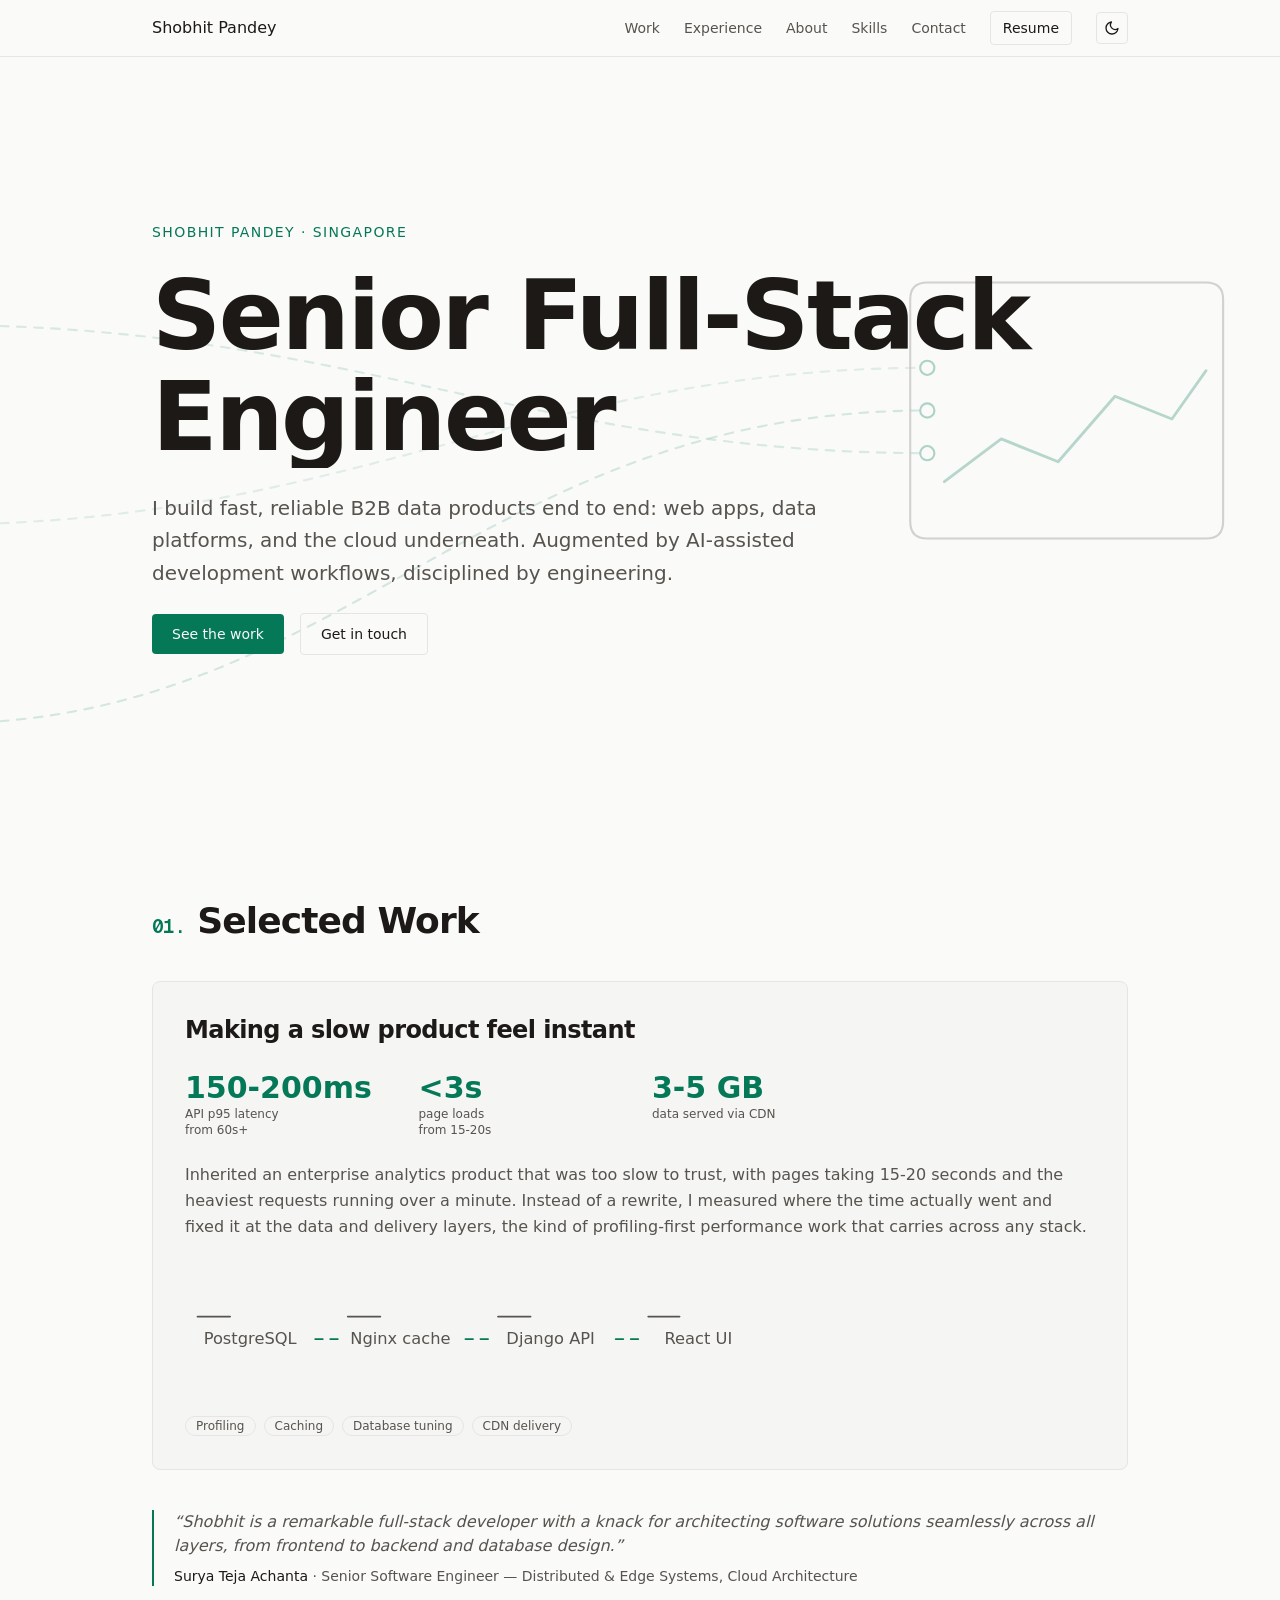
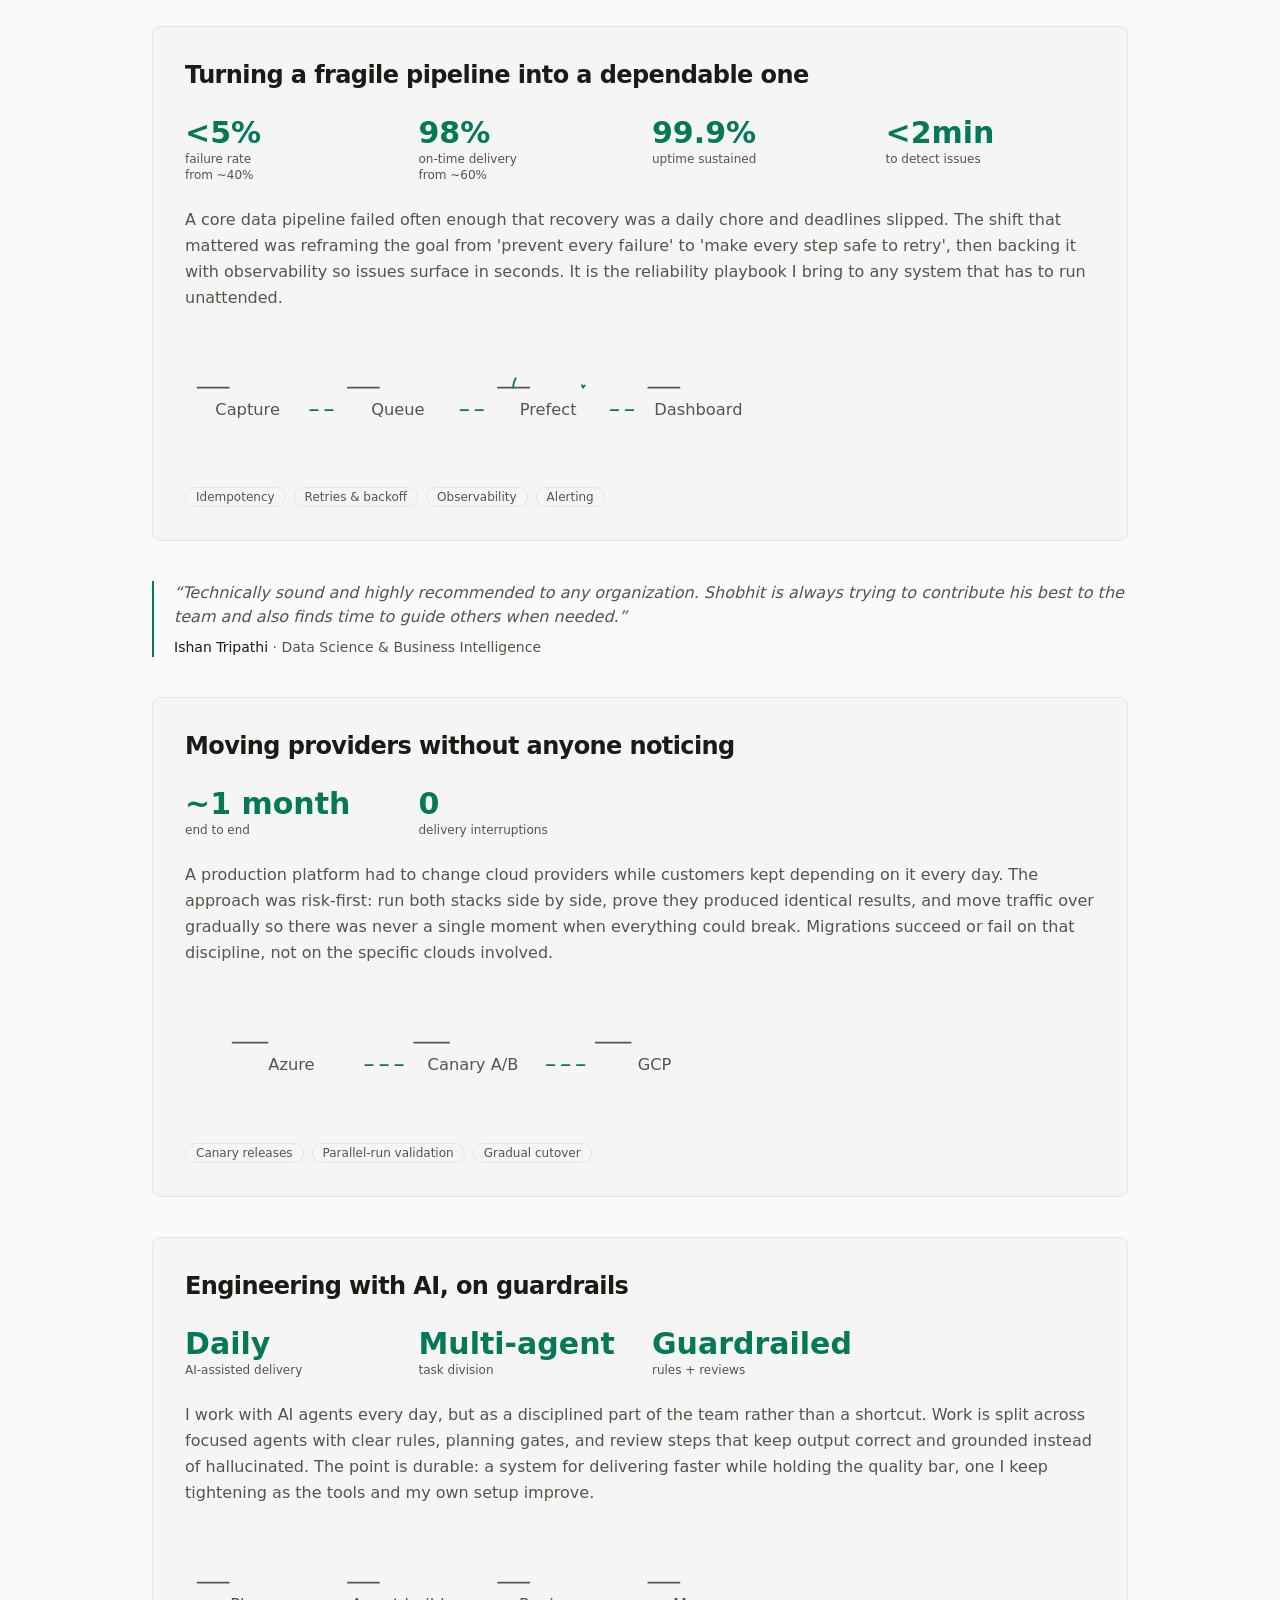
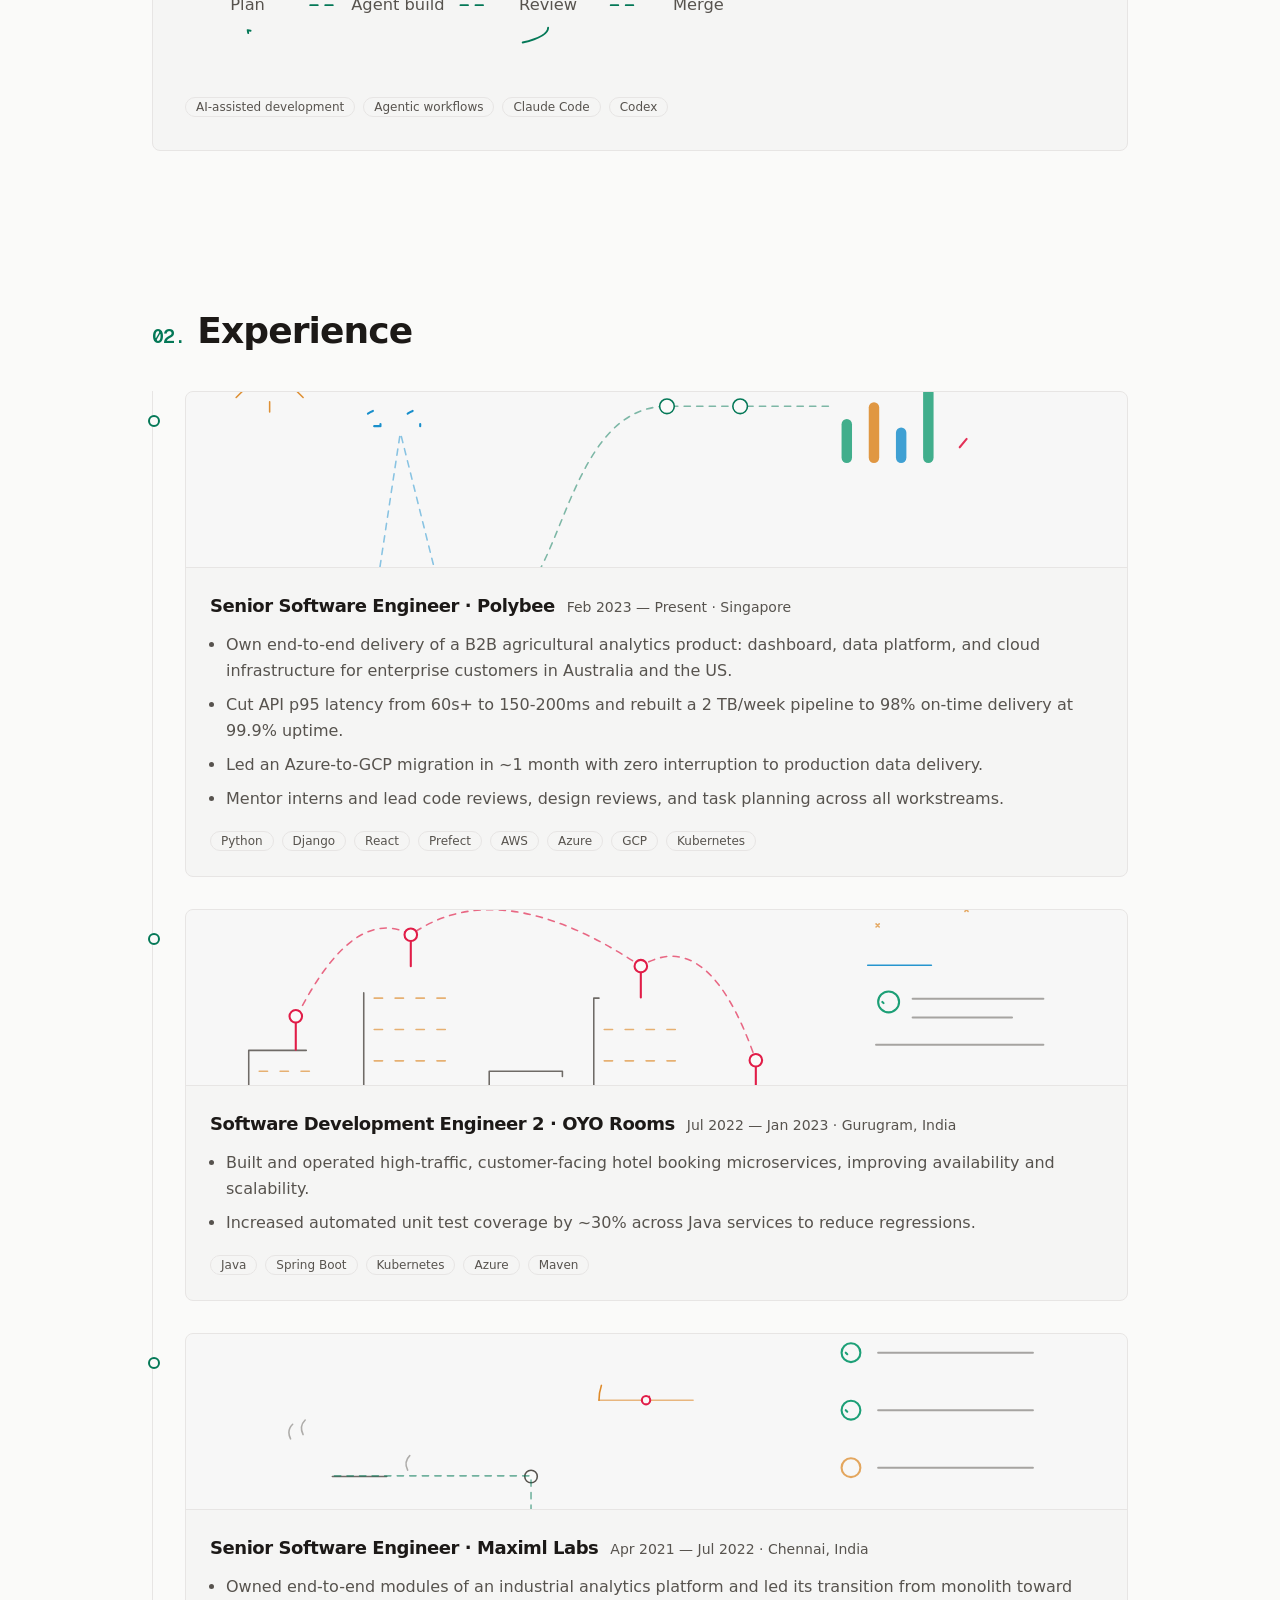
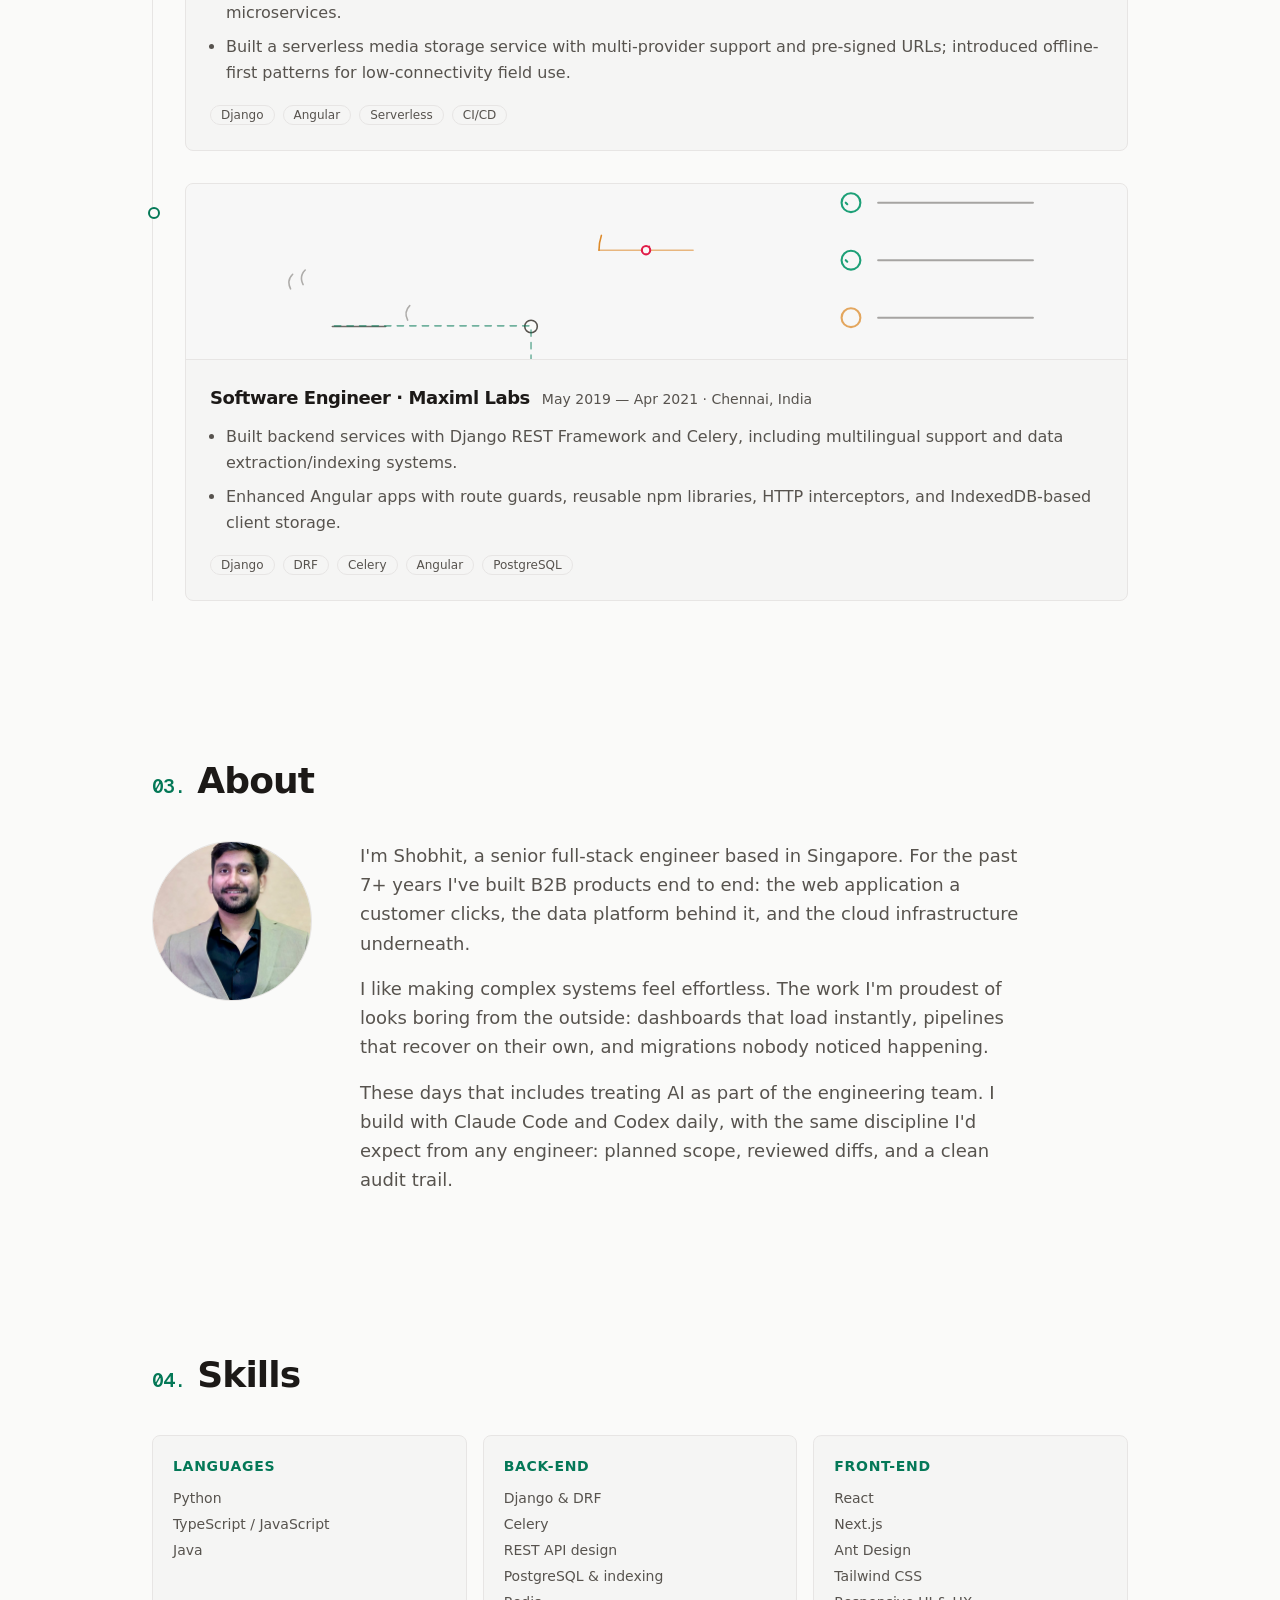
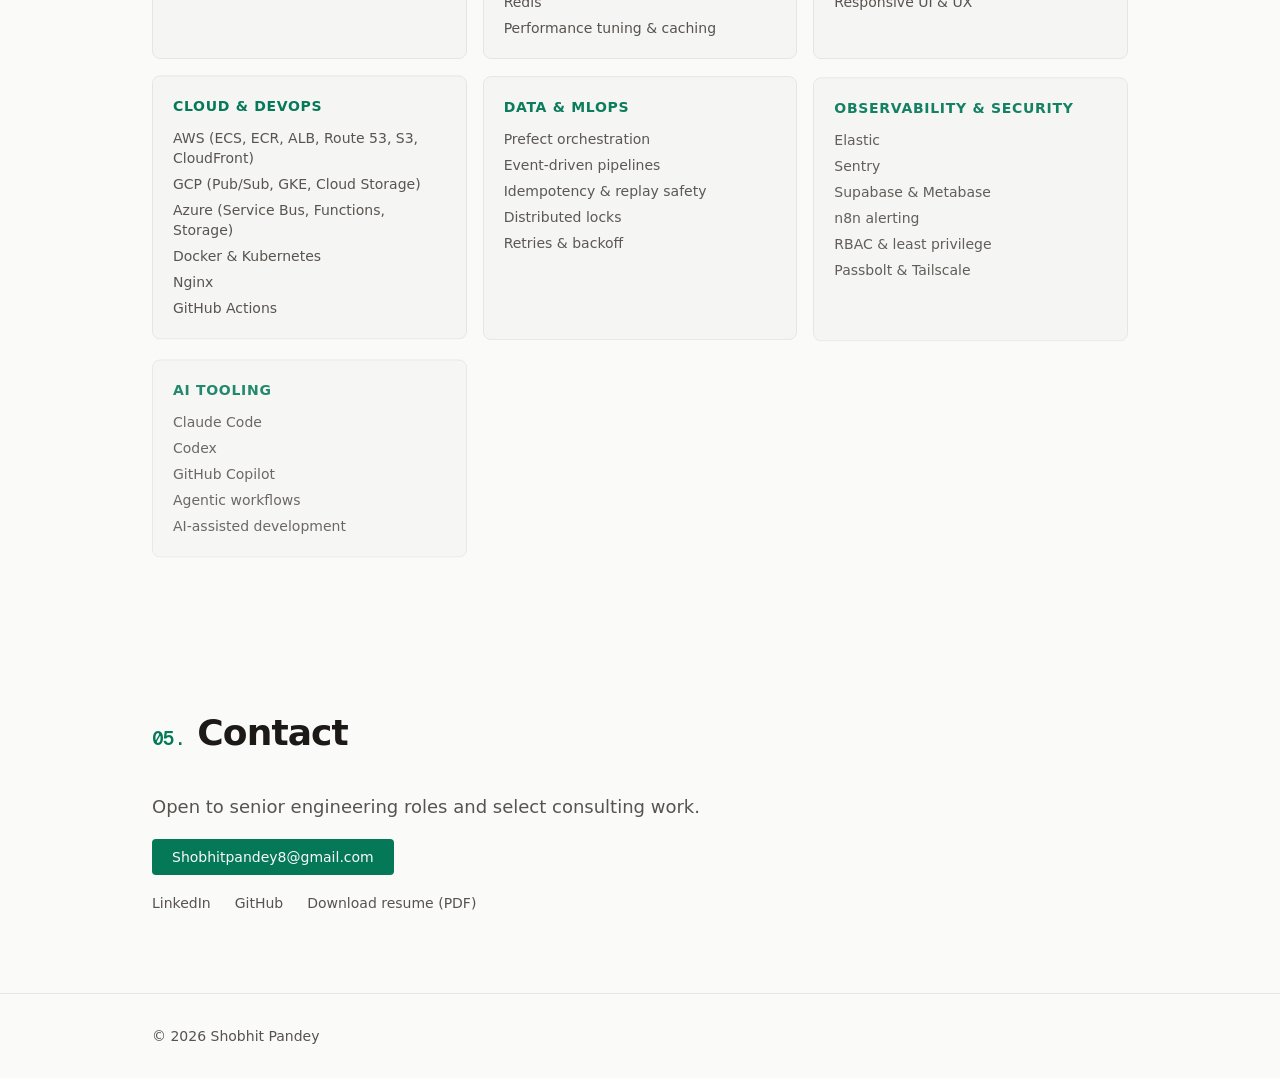
==== index.html @ 0fe21a57 "Deploy round-3: readability, robust reveals, narrative case studies" ====
<!DOCTYPE html><!--SaOqSG5AYiYgx_00xcmIj--><html lang="en"><head><meta charSet="utf-8"/><meta name="viewport" content="width=device-width, initial-scale=1"/><link rel="preload" href="/_next/static/media/22a5144ee8d83bca-s.p.woff2" as="font" crossorigin="" type="font/woff2"/><link rel="preload" href="/_next/static/media/7d4881bb7e1bf84d-s.p.woff2" as="font" crossorigin="" type="font/woff2"/><link rel="stylesheet" href="/_next/static/css/d4221296fb626bd6.css" data-precedence="next"/><link rel="preload" as="script" fetchPriority="low" href="/_next/static/chunks/webpack-b66e35ffe30362a3.js"/><script src="/_next/static/chunks/4bd1b696-c023c6e3521b1417.js" async=""></script><script src="/_next/static/chunks/255-eb4aecc3ff015961.js" async=""></script><script src="/_next/static/chunks/main-app-fe5140e8109803b8.js" async=""></script><script src="/_next/static/chunks/c15bf2b0-52e8419f34af26ab.js" async=""></script><script src="/_next/static/chunks/760-0060595bba339441.js" async=""></script><script src="/_next/static/chunks/app/layout-38d9240f57d21cc9.js" async=""></script><script src="/_next/static/chunks/356-01a648e5cad1231c.js" async=""></script><script src="/_next/static/chunks/app/page-b1e809fbb3742c1d.js" async=""></script><meta name="next-size-adjust" content=""/><meta name="theme-color" media="(prefers-color-scheme: light)" content="#fafaf9"/><meta name="theme-color" media="(prefers-color-scheme: dark)" content="#0c0a09"/><title>Shobhit Pandey — Senior Full-Stack Engineer</title><meta name="description" content="Senior Full-Stack Engineer in Singapore building fast, reliable B2B data products end to end. AI-augmented development workflows."/><meta name="robots" content="index, follow"/><link rel="canonical" href="https://shobhit-pandey.github.io"/><meta property="og:title" content="Shobhit Pandey — Senior Full-Stack Engineer"/><meta property="og:description" content="Senior Full-Stack Engineer in Singapore building fast, reliable B2B data products end to end. AI-augmented development workflows."/><meta property="og:url" content="https://shobhit-pandey.github.io"/><meta property="og:site_name" content="Shobhit Pandey"/><meta property="og:locale" content="en_US"/><meta property="og:image:alt" content="Shobhit Pandey — Senior Full-Stack Engineer"/><meta property="og:image:type" content="image/png"/><meta property="og:image" content="https://shobhit-pandey.github.io/opengraph-image?8a0211ddf92d6e6d"/><meta property="og:image:width" content="1200"/><meta property="og:image:height" content="630"/><meta property="og:type" content="website"/><meta name="twitter:card" content="summary_large_image"/><meta name="twitter:title" content="Shobhit Pandey — Senior Full-Stack Engineer"/><meta name="twitter:description" content="Senior Full-Stack Engineer in Singapore building fast, reliable B2B data products end to end. AI-augmented development workflows."/><meta name="twitter:image:alt" content="Shobhit Pandey — Senior Full-Stack Engineer"/><meta name="twitter:image:type" content="image/png"/><meta name="twitter:image" content="https://shobhit-pandey.github.io/opengraph-image?8a0211ddf92d6e6d"/><meta name="twitter:image:width" content="1200"/><meta name="twitter:image:height" content="630"/><link rel="icon" href="/icon.svg?782fbf44f29c7cb6" type="image/svg+xml" sizes="any"/><script src="/_next/static/chunks/polyfills-42372ed130431b0a.js" noModule=""></script></head><body class="__variable_246ccd __variable_c29908 antialiased"><div hidden=""><!--$--><!--/$--></div><script type="application/ld+json">{"@context":"https://schema.org","@type":"Person","name":"Shobhit Pandey","jobTitle":"Senior Full-Stack Engineer","email":"Shobhitpandey8@gmail.com","url":"https://shobhit-pandey.github.io","sameAs":["https://www.linkedin.com/in/shobhit-pandey/","https://github.com/Shobhit-pandey"],"address":{"@type":"PostalAddress","addressLocality":"Singapore"}}</script><script>((a,b,c,d,e,f,g,h)=>{let i=document.documentElement,j=["light","dark"];function k(b){var c;(Array.isArray(a)?a:[a]).forEach(a=>{let c="class"===a,d=c&&f?e.map(a=>f[a]||a):e;c?(i.classList.remove(...d),i.classList.add(f&&f[b]?f[b]:b)):i.setAttribute(a,b)}),c=b,h&&j.includes(c)&&(i.style.colorScheme=c)}if(d)k(d);else try{let a=localStorage.getItem(b)||c,d=g&&"system"===a?window.matchMedia("(prefers-color-scheme: dark)").matches?"dark":"light":a;k(d)}catch(a){}})("class","theme","system",null,["light","dark"],null,true,true)</script><div aria-hidden="true" class="pointer-events-none fixed inset-0 z-30"></div><div aria-hidden="true" class="fixed inset-x-0 top-14 z-39 h-0.5 origin-left scale-x-0 bg-accent"></div><a href="#main" class="sr-only focus:not-sr-only focus:absolute focus:left-4 focus:top-4 focus:z-50 focus:rounded focus:bg-surface focus:px-4 focus:py-2">Skip to content</a><header class="fixed inset-x-0 top-0 z-40 border-b border-border bg-background/80 backdrop-blur"><nav aria-label="Main" class="mx-auto flex h-14 max-w-5xl items-center justify-between px-4 sm:px-6"><a href="#main" class="font-medium">Shobhit Pandey</a><div class="flex items-center gap-4 sm:gap-6"><ul class="hidden items-center gap-6 text-sm text-muted sm:flex"><li><a href="#work" class="link-underline pb-0.5 hover:text-foreground">Work</a></li><li><a href="#experience" class="link-underline pb-0.5 hover:text-foreground">Experience</a></li><li><a href="#about" class="link-underline pb-0.5 hover:text-foreground">About</a></li><li><a href="#skills" class="link-underline pb-0.5 hover:text-foreground">Skills</a></li><li><a href="#contact" class="link-underline pb-0.5 hover:text-foreground">Contact</a></li></ul><a href="/resume.pdf" class="rounded border border-border px-3 py-1.5 text-sm hover:border-accent hover:text-accent">Resume</a><span class="inline-block size-8" aria-hidden="true"></span></div></nav></header><main id="main"><section id="hero" class="relative isolate pt-14"><div aria-hidden="true" class="pointer-events-none absolute inset-0 -z-10 hidden opacity-30 md:block"><svg viewBox="0 0 900 600" preserveAspectRatio="xMaxYMid slice" class="h-full w-full" fill="none" stroke-linecap="round" stroke-linejoin="round"><g stroke="var(--accent)" stroke-width="1.5" stroke-dasharray="6 6"><path data-flow="true" d="M-40 520 C240 520 340 300 652 300" opacity="0.5"></path><path data-flow="true" d="M-40 380 C240 380 380 270 652 270" opacity="0.35"></path><path data-flow="true" d="M-40 240 C240 240 380 330 652 330" opacity="0.45"></path></g><path data-draw="true" d="M652 210 H848 Q860 210 860 222 V378 Q860 390 848 390 H652 Q640 390 640 378 V222 Q640 210 652 210 Z" stroke="var(--muted)" stroke-width="1.5" opacity="0.8"></path><g stroke="var(--accent)" stroke-width="1.5"><circle cx="652" cy="270" r="5" fill="var(--background)"></circle><circle cx="652" cy="300" r="5" fill="var(--background)"></circle><circle cx="652" cy="330" r="5" fill="var(--background)"></circle></g><path data-draw="true" d="M664 350 L704 320 L744 336 L784 290 L824 306 L848 272" stroke="var(--accent)" stroke-width="2" opacity="0.9"></path></svg></div><div class="mx-auto flex min-h-[85svh] max-w-5xl flex-col justify-center gap-6 px-4 py-16 sm:px-6 sm:py-24"><div><p class="text-sm font-medium uppercase tracking-widest text-accent">Shobhit Pandey<!-- --> · <!-- -->Singapore</p></div><div><h1 class="max-w-4xl text-5xl font-semibold leading-[1.05] tracking-tight sm:text-7xl md:text-8xl">Senior Full-Stack Engineer</h1></div><div class="flex flex-col gap-6"><p class="max-w-2xl text-lg leading-relaxed text-muted sm:text-xl">I build fast, reliable B2B data products end to end: web apps, data platforms, and the cloud underneath. Augmented by AI-assisted development workflows, disciplined by engineering.</p><div class="flex flex-wrap items-center gap-4"><a href="#work" class="rounded px-5 py-2.5 text-sm bg-accent font-medium text-background hover:opacity-90">See the work</a><a href="#contact" class="rounded px-5 py-2.5 text-sm border border-border hover:border-accent hover:text-accent">Get in touch</a></div></div></div></section><section id="work" class="scroll-mt-16"><div class="mx-auto max-w-5xl px-4 py-20 sm:px-6"><div><h2 class="mb-10 text-3xl font-semibold tracking-tight sm:text-4xl"><span aria-hidden="true" class="mr-3 font-mono text-lg text-accent sm:text-xl">01<!-- -->.</span>Selected Work</h2></div><div class="group/work space-y-10"><div><div class="relative overflow-hidden rounded-lg border border-border bg-surface transition duration-300 group-has-[article:hover]/work:opacity-60 hover:-translate-y-1 hover:border-accent/50 hover:opacity-100!"><div aria-hidden="true" class="pointer-events-none absolute inset-0 transition-opacity duration-300" style="opacity:var(--glow, 0);background:radial-gradient(320px at var(--mx, 50%) var(--my, 50%), color-mix(in srgb, var(--accent) var(--glow-strength), transparent), transparent 75%)"></div><article class="p-6 sm:p-8"><h3 class="text-xl font-semibold tracking-tight sm:text-2xl">Making a slow product feel instant</h3><dl class="my-6 grid grid-cols-2 gap-6 sm:grid-cols-4"><div class="flex flex-col"><dt class="order-last text-xs text-muted">API p95 latency<span class="block">from 60s+</span></dt><dd class="text-2xl font-semibold text-accent sm:text-3xl"><span class="tabular-nums">150-200ms</span></dd></div><div class="flex flex-col"><dt class="order-last text-xs text-muted">page loads<span class="block">from 15-20s</span></dt><dd class="text-2xl font-semibold text-accent sm:text-3xl"><span class="tabular-nums">&lt;3s</span></dd></div><div class="flex flex-col"><dt class="order-last text-xs text-muted">data served via CDN</dt><dd class="text-2xl font-semibold text-accent sm:text-3xl"><span class="tabular-nums">3-5 GB</span></dd></div></dl><p class="text-sm leading-relaxed text-muted sm:text-base">Inherited an enterprise analytics product that was too slow to trust, with pages taking 15-20 seconds and the heaviest requests running over a minute. Instead of a rewrite, I measured where the time actually went and fixed it at the data and delivery layers, the kind of profiling-first performance work that carries across any stack.</p><div aria-hidden="true" class="mt-6 hidden sm:block"><svg viewBox="0 0 460 100" width="460" height="100" class="h-auto w-full max-w-xl" fill="none" stroke-linecap="round" stroke-linejoin="round"><path data-draw="true" d="M10 42 H94 Q102 42 102 50 V70 Q102 78 94 78 H10 Q2 78 2 70 V50 Q2 42 10 42 Z" stroke="var(--muted)" stroke-width="1.5"></path><text x="52" y="64" text-anchor="middle" fill="var(--muted)" font-size="13">PostgreSQL</text><path data-flow="true" d="M102 60 H122" stroke="var(--accent)" stroke-width="1.5" stroke-dasharray="6 6"></path><path data-draw="true" d="M130 42 H214 Q222 42 222 50 V70 Q222 78 214 78 H130 Q122 78 122 70 V50 Q122 42 130 42 Z" stroke="var(--muted)" stroke-width="1.5"></path><text x="172" y="64" text-anchor="middle" fill="var(--muted)" font-size="13">Nginx cache</text><path data-flow="true" d="M222 60 H242" stroke="var(--accent)" stroke-width="1.5" stroke-dasharray="6 6"></path><path data-draw="true" d="M250 42 H334 Q342 42 342 50 V70 Q342 78 334 78 H250 Q242 78 242 70 V50 Q242 42 250 42 Z" stroke="var(--muted)" stroke-width="1.5"></path><text x="292" y="64" text-anchor="middle" fill="var(--muted)" font-size="13">Django API</text><path data-flow="true" d="M342 60 H362" stroke="var(--accent)" stroke-width="1.5" stroke-dasharray="6 6"></path><path data-draw="true" d="M370 42 H450 Q458 42 458 50 V70 Q458 78 450 78 H370 Q362 78 362 70 V50 Q362 42 370 42 Z" stroke="var(--muted)" stroke-width="1.5"></path><text x="410" y="64" text-anchor="middle" fill="var(--muted)" font-size="13">React UI</text></svg></div><ul class="mt-6 flex flex-wrap gap-2"><li><span class="rounded-full border border-border bg-surface px-2.5 py-0.5 text-xs text-muted">Profiling</span></li><li><span class="rounded-full border border-border bg-surface px-2.5 py-0.5 text-xs text-muted">Caching</span></li><li><span class="rounded-full border border-border bg-surface px-2.5 py-0.5 text-xs text-muted">Database tuning</span></li><li><span class="rounded-full border border-border bg-surface px-2.5 py-0.5 text-xs text-muted">CDN delivery</span></li></ul></article></div></div><div><figure class="border-l-2 border-accent pl-5"><blockquote class="text-base italic text-muted">“<!-- -->Shobhit is a remarkable full-stack developer with a knack for architecting software solutions seamlessly across all layers, from frontend to backend and database design.<!-- -->”</blockquote><figcaption class="mt-2 text-sm"><span class="font-medium">Surya Teja Achanta</span><span class="text-muted"> · <!-- -->Senior Software Engineer — Distributed &amp; Edge Systems, Cloud Architecture</span></figcaption></figure></div><div><div class="relative overflow-hidden rounded-lg border border-border bg-surface transition duration-300 group-has-[article:hover]/work:opacity-60 hover:-translate-y-1 hover:border-accent/50 hover:opacity-100!"><div aria-hidden="true" class="pointer-events-none absolute inset-0 transition-opacity duration-300" style="opacity:var(--glow, 0);background:radial-gradient(320px at var(--mx, 50%) var(--my, 50%), color-mix(in srgb, var(--accent) var(--glow-strength), transparent), transparent 75%)"></div><article class="p-6 sm:p-8"><h3 class="text-xl font-semibold tracking-tight sm:text-2xl">Turning a fragile pipeline into a dependable one</h3><dl class="my-6 grid grid-cols-2 gap-6 sm:grid-cols-4"><div class="flex flex-col"><dt class="order-last text-xs text-muted">failure rate<span class="block">from ~40%</span></dt><dd class="text-2xl font-semibold text-accent sm:text-3xl"><span class="tabular-nums">&lt;5%</span></dd></div><div class="flex flex-col"><dt class="order-last text-xs text-muted">on-time delivery<span class="block">from ~60%</span></dt><dd class="text-2xl font-semibold text-accent sm:text-3xl"><span class="tabular-nums">98%</span></dd></div><div class="flex flex-col"><dt class="order-last text-xs text-muted">uptime sustained</dt><dd class="text-2xl font-semibold text-accent sm:text-3xl"><span class="tabular-nums">99.9%</span></dd></div><div class="flex flex-col"><dt class="order-last text-xs text-muted">to detect issues</dt><dd class="text-2xl font-semibold text-accent sm:text-3xl"><span class="tabular-nums">&lt;2min</span></dd></div></dl><p class="text-sm leading-relaxed text-muted sm:text-base">A core data pipeline failed often enough that recovery was a daily chore and deadlines slipped. The shift that mattered was reframing the goal from &#x27;prevent every failure&#x27; to &#x27;make every step safe to retry&#x27;, then backing it with observability so issues surface in seconds. It is the reliability playbook I bring to any system that has to run unattended.</p><div aria-hidden="true" class="mt-6 hidden sm:block"><svg viewBox="0 0 460 100" width="460" height="100" class="h-auto w-full max-w-xl" fill="none" stroke-linecap="round" stroke-linejoin="round"><path data-draw="true" d="M10 42 H90 Q98 42 98 50 V70 Q98 78 90 78 H10 Q2 78 2 70 V50 Q2 42 10 42 Z" stroke="var(--muted)" stroke-width="1.5"></path><text x="50" y="64" text-anchor="middle" fill="var(--muted)" font-size="13">Capture</text><path data-flow="true" d="M98 60 H122" stroke="var(--accent)" stroke-width="1.5" stroke-dasharray="6 6"></path><path data-draw="true" d="M130 42 H210 Q218 42 218 50 V70 Q218 78 210 78 H130 Q122 78 122 70 V50 Q122 42 130 42 Z" stroke="var(--muted)" stroke-width="1.5"></path><text x="170" y="64" text-anchor="middle" fill="var(--muted)" font-size="13">Queue</text><path data-flow="true" d="M218 60 H242" stroke="var(--accent)" stroke-width="1.5" stroke-dasharray="6 6"></path><path data-draw="true" d="M250 42 H330 Q338 42 338 50 V70 Q338 78 330 78 H250 Q242 78 242 70 V50 Q242 42 250 42 Z" stroke="var(--muted)" stroke-width="1.5"></path><text x="290" y="64" text-anchor="middle" fill="var(--muted)" font-size="13">Prefect</text><path data-flow="true" d="M338 60 H362" stroke="var(--accent)" stroke-width="1.5" stroke-dasharray="6 6"></path><path data-draw="true" d="M370 42 H450 Q458 42 458 50 V70 Q458 78 450 78 H370 Q362 78 362 70 V50 Q362 42 370 42 Z" stroke="var(--muted)" stroke-width="1.5"></path><text x="410" y="64" text-anchor="middle" fill="var(--muted)" font-size="13">Dashboard</text><path data-draw="true" d="M262 42 C262 18 318 18 318 42" stroke="var(--accent)" stroke-width="1.5"></path><path data-draw="true" d="M318 42 L313 32 M318 42 L324 33" stroke="var(--accent)" stroke-width="1.5"></path></svg></div><ul class="mt-6 flex flex-wrap gap-2"><li><span class="rounded-full border border-border bg-surface px-2.5 py-0.5 text-xs text-muted">Idempotency</span></li><li><span class="rounded-full border border-border bg-surface px-2.5 py-0.5 text-xs text-muted">Retries &amp; backoff</span></li><li><span class="rounded-full border border-border bg-surface px-2.5 py-0.5 text-xs text-muted">Observability</span></li><li><span class="rounded-full border border-border bg-surface px-2.5 py-0.5 text-xs text-muted">Alerting</span></li></ul></article></div></div><div><figure class="border-l-2 border-accent pl-5"><blockquote class="text-base italic text-muted">“<!-- -->Technically sound and highly recommended to any organization. Shobhit is always trying to contribute his best to the team and also finds time to guide others when needed.<!-- -->”</blockquote><figcaption class="mt-2 text-sm"><span class="font-medium">Ishan Tripathi</span><span class="text-muted"> · <!-- -->Data Science &amp; Business Intelligence</span></figcaption></figure></div><div><div class="relative overflow-hidden rounded-lg border border-border bg-surface transition duration-300 group-has-[article:hover]/work:opacity-60 hover:-translate-y-1 hover:border-accent/50 hover:opacity-100!"><div aria-hidden="true" class="pointer-events-none absolute inset-0 transition-opacity duration-300" style="opacity:var(--glow, 0);background:radial-gradient(320px at var(--mx, 50%) var(--my, 50%), color-mix(in srgb, var(--accent) var(--glow-strength), transparent), transparent 75%)"></div><article class="p-6 sm:p-8"><h3 class="text-xl font-semibold tracking-tight sm:text-2xl">Moving providers without anyone noticing</h3><dl class="my-6 grid grid-cols-2 gap-6 sm:grid-cols-4"><div class="flex flex-col"><dt class="order-last text-xs text-muted">end to end</dt><dd class="text-2xl font-semibold text-accent sm:text-3xl"><span class="tabular-nums">~1 month</span></dd></div><div class="flex flex-col"><dt class="order-last text-xs text-muted">delivery interruptions</dt><dd class="text-2xl font-semibold text-accent sm:text-3xl"><span class="tabular-nums">0</span></dd></div></dl><p class="text-sm leading-relaxed text-muted sm:text-base">A production platform had to change cloud providers while customers kept depending on it every day. The approach was risk-first: run both stacks side by side, prove they produced identical results, and move traffic over gradually so there was never a single moment when everything could break. Migrations succeed or fail on that discipline, not on the specific clouds involved.</p><div aria-hidden="true" class="mt-6 hidden sm:block"><svg viewBox="0 0 460 100" width="460" height="100" class="h-auto w-full max-w-xl" fill="none" stroke-linecap="round" stroke-linejoin="round"><path data-draw="true" d="M38 42 H132 Q140 42 140 50 V70 Q140 78 132 78 H38 Q30 78 30 70 V50 Q30 42 38 42 Z" stroke="var(--muted)" stroke-width="1.5"></path><text x="85" y="64" text-anchor="middle" fill="var(--muted)" font-size="13">Azure</text><path data-flow="true" d="M140 60 H175" stroke="var(--accent)" stroke-width="1.5" stroke-dasharray="6 6"></path><path data-draw="true" d="M183 42 H277 Q285 42 285 50 V70 Q285 78 277 78 H183 Q175 78 175 70 V50 Q175 42 183 42 Z" stroke="var(--muted)" stroke-width="1.5"></path><text x="230" y="64" text-anchor="middle" fill="var(--muted)" font-size="13">Canary A/B</text><path data-flow="true" d="M285 60 H320" stroke="var(--accent)" stroke-width="1.5" stroke-dasharray="6 6"></path><path data-draw="true" d="M328 42 H422 Q430 42 430 50 V70 Q430 78 422 78 H328 Q320 78 320 70 V50 Q320 42 328 42 Z" stroke="var(--muted)" stroke-width="1.5"></path><text x="375" y="64" text-anchor="middle" fill="var(--muted)" font-size="13">GCP</text></svg></div><ul class="mt-6 flex flex-wrap gap-2"><li><span class="rounded-full border border-border bg-surface px-2.5 py-0.5 text-xs text-muted">Canary releases</span></li><li><span class="rounded-full border border-border bg-surface px-2.5 py-0.5 text-xs text-muted">Parallel-run validation</span></li><li><span class="rounded-full border border-border bg-surface px-2.5 py-0.5 text-xs text-muted">Gradual cutover</span></li></ul></article></div></div><div><div class="relative overflow-hidden rounded-lg border border-border bg-surface transition duration-300 group-has-[article:hover]/work:opacity-60 hover:-translate-y-1 hover:border-accent/50 hover:opacity-100!"><div aria-hidden="true" class="pointer-events-none absolute inset-0 transition-opacity duration-300" style="opacity:var(--glow, 0);background:radial-gradient(320px at var(--mx, 50%) var(--my, 50%), color-mix(in srgb, var(--accent) var(--glow-strength), transparent), transparent 75%)"></div><article class="p-6 sm:p-8"><h3 class="text-xl font-semibold tracking-tight sm:text-2xl">Engineering with AI, on guardrails</h3><dl class="my-6 grid grid-cols-2 gap-6 sm:grid-cols-4"><div class="flex flex-col"><dt class="order-last text-xs text-muted">AI-assisted delivery</dt><dd class="text-2xl font-semibold text-accent sm:text-3xl"><span class="tabular-nums">Daily</span></dd></div><div class="flex flex-col"><dt class="order-last text-xs text-muted">task division</dt><dd class="text-2xl font-semibold text-accent sm:text-3xl"><span class="tabular-nums">Multi-agent</span></dd></div><div class="flex flex-col"><dt class="order-last text-xs text-muted">rules + reviews</dt><dd class="text-2xl font-semibold text-accent sm:text-3xl"><span class="tabular-nums">Guardrailed</span></dd></div></dl><p class="text-sm leading-relaxed text-muted sm:text-base">I work with AI agents every day, but as a disciplined part of the team rather than a shortcut. Work is split across focused agents with clear rules, planning gates, and review steps that keep output correct and grounded instead of hallucinated. The point is durable: a system for delivering faster while holding the quality bar, one I keep tightening as the tools and my own setup improve.</p><div aria-hidden="true" class="mt-6 hidden sm:block"><svg viewBox="0 0 460 112" width="460" height="112" class="h-auto w-full max-w-xl" fill="none" stroke-linecap="round" stroke-linejoin="round"><path data-draw="true" d="M10 42 H90 Q98 42 98 50 V70 Q98 78 90 78 H10 Q2 78 2 70 V50 Q2 42 10 42 Z" stroke="var(--muted)" stroke-width="1.5"></path><text x="50" y="64" text-anchor="middle" fill="var(--muted)" font-size="13">Plan</text><path data-flow="true" d="M98 60 H122" stroke="var(--accent)" stroke-width="1.5" stroke-dasharray="6 6"></path><path data-draw="true" d="M130 42 H210 Q218 42 218 50 V70 Q218 78 210 78 H130 Q122 78 122 70 V50 Q122 42 130 42 Z" stroke="var(--muted)" stroke-width="1.5"></path><text x="170" y="64" text-anchor="middle" fill="var(--muted)" font-size="13">Agent build</text><path data-flow="true" d="M218 60 H242" stroke="var(--accent)" stroke-width="1.5" stroke-dasharray="6 6"></path><path data-draw="true" d="M250 42 H330 Q338 42 338 50 V70 Q338 78 330 78 H250 Q242 78 242 70 V50 Q242 42 250 42 Z" stroke="var(--muted)" stroke-width="1.5"></path><text x="290" y="64" text-anchor="middle" fill="var(--muted)" font-size="13">Review</text><path data-flow="true" d="M338 60 H362" stroke="var(--accent)" stroke-width="1.5" stroke-dasharray="6 6"></path><path data-draw="true" d="M370 42 H450 Q458 42 458 50 V70 Q458 78 450 78 H370 Q362 78 362 70 V50 Q362 42 370 42 Z" stroke="var(--muted)" stroke-width="1.5"></path><text x="410" y="64" text-anchor="middle" fill="var(--muted)" font-size="13">Merge</text><path data-draw="true" d="M290 78 C290 104 70 104 50 80" stroke="var(--accent)" stroke-width="1.5"></path><path data-draw="true" d="M50 80 L52 90 M50 80 L60 82" stroke="var(--accent)" stroke-width="1.5"></path></svg></div><ul class="mt-6 flex flex-wrap gap-2"><li><span class="rounded-full border border-border bg-surface px-2.5 py-0.5 text-xs text-muted">AI-assisted development</span></li><li><span class="rounded-full border border-border bg-surface px-2.5 py-0.5 text-xs text-muted">Agentic workflows</span></li><li><span class="rounded-full border border-border bg-surface px-2.5 py-0.5 text-xs text-muted">Claude Code</span></li><li><span class="rounded-full border border-border bg-surface px-2.5 py-0.5 text-xs text-muted">Codex</span></li></ul></article></div></div></div></div></section><section id="experience" class="scroll-mt-16"><div class="mx-auto max-w-5xl px-4 py-20 sm:px-6"><div><h2 class="mb-10 text-3xl font-semibold tracking-tight sm:text-4xl"><span aria-hidden="true" class="mr-3 font-mono text-lg text-accent sm:text-xl">02<!-- -->.</span>Experience</h2></div><ol class="space-y-8 border-l border-border pl-6 sm:pl-8"><li class="relative"><span aria-hidden="true" class="absolute -left-[29px] top-6 size-3 rounded-full border-2 border-accent bg-background sm:-left-[37px]"></span><div class="overflow-hidden rounded-lg border border-border bg-surface"><div class="h-32 border-b border-border bg-background/40 sm:h-44"><div aria-hidden="true" class="h-full w-full"><svg viewBox="0 0 900 360" preserveAspectRatio="xMidYMid slice" class="h-full w-full" fill="none" stroke-linecap="round" stroke-linejoin="round"><defs><g id="plant_S_1_" stroke="var(--scene-green)" stroke-width="2"><path d="M0 0 V-16"></path><path d="M0 -8 Q-7 -14 -13 -10"></path><path d="M0 -10 Q7 -16 13 -12"></path></g></defs><g data-drift="-4" stroke="var(--scene-amber)" stroke-width="1.5" opacity="0.8"><circle cx="80" cy="70" r="22"></circle><path data-draw="true" d="M80 34 V22 M80 106 V118 M44 70 H32 M116 70 H128 M55 45 L46 36 M105 45 L114 36 M55 95 L46 104 M105 95 L114 104"></path></g><g data-drift="-10"><g stroke="var(--scene-sky)" stroke-width="2" opacity="0.9"><path data-draw="true" d="M180 130 H230"></path><path data-draw="true" d="M186 130 V120 M224 130 V120"></path><path data-draw="true" d="M174 118 Q186 110 198 118 M212 118 Q224 110 236 118"></path></g><path data-flow="true" d="M205 136 L185 268 M205 136 L237 264" stroke="var(--scene-sky)" stroke-width="1.5" stroke-dasharray="6 6" opacity="0.45"></path></g><g data-drift="8" stroke-width="1.5"><path d="M20 320 Q160 300 300 318" stroke="var(--muted)" opacity="0.7"></path><path d="M60 290 Q180 274 300 287" stroke="var(--muted)" opacity="0.7"></path><g opacity="0.9"><use href="#plant_S_1_" x="70" y="316"></use><use href="#plant_S_1_" x="130" y="310"></use><use href="#plant_S_1_" x="190" y="307"></use><use href="#plant_S_1_" x="250" y="309"></use></g><g opacity="0.6"><use href="#plant_S_1_" x="100" y="286"></use><use href="#plant_S_1_" x="160" y="280"></use><use href="#plant_S_1_" x="220" y="282"></use></g></g><g stroke="var(--accent)" stroke-width="1.5"><path data-draw="true" d="M300 300 C360 300 360 110 460 110 H620" opacity="0.85"></path><path data-flow="true" d="M300 300 C360 300 360 110 460 110 H620" stroke-dasharray="6 6" opacity="0.5"></path><circle cx="300" cy="300" r="7" fill="var(--background)"></circle><circle cx="460" cy="110" r="7" fill="var(--background)"></circle><circle cx="530" cy="110" r="7" fill="var(--background)"></circle></g><g data-drift="-8"><path data-draw="true" d="M612 40 H828 Q840 40 840 52 V168 Q840 180 828 180 H612 Q600 180 600 168 V52 Q600 40 612 40 Z" stroke="var(--muted)" stroke-width="1.5" opacity="0.85"></path><g stroke-width="10" opacity="0.75"><path d="M632 160 V128" stroke="var(--scene-green)"></path><path d="M658 160 V112" stroke="var(--scene-amber)"></path><path d="M684 160 V136" stroke="var(--scene-sky)"></path><path d="M710 160 V98" stroke="var(--scene-green)"></path></g><path data-draw="true" d="M740 150 L765 120 L790 132 L815 100" stroke="var(--scene-rose)" stroke-width="2" opacity="0.9"></path><path data-draw="true" d="M620 78 L655 60 L690 73 L725 50 L760 62 L820 46" stroke="var(--accent)" stroke-width="2" opacity="0.9"></path></g></svg></div></div><div class="p-6"><div class="flex flex-wrap items-baseline gap-x-3 gap-y-1"><h3 class="text-lg font-semibold tracking-tight">Senior Software Engineer<!-- --> · <!-- -->Polybee</h3><p class="text-sm text-muted">Feb 2023<!-- --> — <!-- -->Present<!-- --> · <!-- -->Singapore</p></div><ul class="mt-3 list-disc space-y-2 pl-4 text-sm leading-relaxed text-muted sm:text-base"><li>Own end-to-end delivery of a B2B agricultural analytics product: dashboard, data platform, and cloud infrastructure for enterprise customers in Australia and the US.</li><li>Cut API p95 latency from 60s+ to 150-200ms and rebuilt a 2 TB/week pipeline to 98% on-time delivery at 99.9% uptime.</li><li>Led an Azure-to-GCP migration in ~1 month with zero interruption to production data delivery.</li><li>Mentor interns and lead code reviews, design reviews, and task planning across all workstreams.</li></ul><ul class="mt-4 flex flex-wrap gap-2"><li><span class="rounded-full border border-border bg-surface px-2.5 py-0.5 text-xs text-muted">Python</span></li><li><span class="rounded-full border border-border bg-surface px-2.5 py-0.5 text-xs text-muted">Django</span></li><li><span class="rounded-full border border-border bg-surface px-2.5 py-0.5 text-xs text-muted">React</span></li><li><span class="rounded-full border border-border bg-surface px-2.5 py-0.5 text-xs text-muted">Prefect</span></li><li><span class="rounded-full border border-border bg-surface px-2.5 py-0.5 text-xs text-muted">AWS</span></li><li><span class="rounded-full border border-border bg-surface px-2.5 py-0.5 text-xs text-muted">Azure</span></li><li><span class="rounded-full border border-border bg-surface px-2.5 py-0.5 text-xs text-muted">GCP</span></li><li><span class="rounded-full border border-border bg-surface px-2.5 py-0.5 text-xs text-muted">Kubernetes</span></li></ul></div></div></li><li class="relative"><span aria-hidden="true" class="absolute -left-[29px] top-6 size-3 rounded-full border-2 border-accent bg-background sm:-left-[37px]"></span><div class="overflow-hidden rounded-lg border border-border bg-surface"><div class="h-32 border-b border-border bg-background/40 sm:h-44"><div aria-hidden="true" class="h-full w-full"><svg viewBox="0 0 900 360" preserveAspectRatio="xMidYMid slice" class="h-full w-full" fill="none" stroke-linecap="round" stroke-linejoin="round"><g data-drift="-4" stroke="var(--scene-amber)" stroke-width="1.5"><path data-draw="true" d="M828 70 A24 24 0 1 1 800 38 A30 30 0 0 0 828 70 Z" opacity="0.85"></path><g opacity="0.6"><path d="M700 50 l3 3 M703 50 l-3 3"></path><path d="M745 95 l3 3 M748 95 l-3 3"></path><path d="M660 110 l3 3 M663 110 l-3 3"></path></g></g><g data-drift="6" stroke-width="1.5"><path d="M0 320 H900" stroke="var(--muted)" opacity="0.6"></path><path data-draw="true" d="M60 320 V230 H140 V320 M170 320 V150 H260 V320 M290 320 V250 H360 V320 M390 320 V180 H480 V320 M510 320 V270 H580 V320" stroke="var(--muted)" opacity="0.85"></path><g stroke-dasharray="8 12" stroke="var(--scene-amber)" opacity="0.55"><path d="M180 180 H250"></path><path d="M180 210 H250"></path><path d="M180 240 H250"></path><path d="M400 210 H470"></path><path d="M400 240 H470"></path><path d="M70 250 H130"></path><path d="M520 285 H570"></path></g></g><g stroke-width="1.5"><path data-flow="true" d="M105 200 Q160 90 215 120 Q300 60 435 150 Q500 110 545 240" stroke="var(--scene-rose)" stroke-dasharray="6 6" opacity="0.65"></path><g stroke="var(--scene-rose)" stroke-width="2"><path d="M105 230 V204"></path><circle cx="105" cy="198" r="6" fill="var(--background)"></circle><path d="M215 150 V126"></path><circle cx="215" cy="120" r="6" fill="var(--background)"></circle><path d="M435 180 V156"></path><circle cx="435" cy="150" r="6" fill="var(--background)"></circle><path d="M545 270 V246"></path><circle cx="545" cy="240" r="6" fill="var(--background)"></circle></g></g><g data-drift="-8"><path data-draw="true" d="M652 150 H838 Q850 150 850 162 V238 Q850 250 838 250 H652 Q640 250 640 238 V162 Q640 150 652 150 Z" stroke="var(--scene-sky)" stroke-width="1.5" opacity="0.85"></path><circle cx="672" cy="185" r="10" stroke="var(--scene-green)" stroke-width="2" opacity="0.9"></circle><path data-draw="true" d="M666 185 L671 190 L679 179" stroke="var(--scene-green)" stroke-width="2" opacity="0.9"></path><g stroke="var(--muted)" stroke-width="2" opacity="0.5"><path d="M695 182 H820"></path><path d="M695 200 H790"></path><path d="M660 226 H820"></path></g></g></svg></div></div><div class="p-6"><div class="flex flex-wrap items-baseline gap-x-3 gap-y-1"><h3 class="text-lg font-semibold tracking-tight">Software Development Engineer 2<!-- --> · <!-- -->OYO Rooms</h3><p class="text-sm text-muted">Jul 2022<!-- --> — <!-- -->Jan 2023<!-- --> · <!-- -->Gurugram, India</p></div><ul class="mt-3 list-disc space-y-2 pl-4 text-sm leading-relaxed text-muted sm:text-base"><li>Built and operated high-traffic, customer-facing hotel booking microservices, improving availability and scalability.</li><li>Increased automated unit test coverage by ~30% across Java services to reduce regressions.</li></ul><ul class="mt-4 flex flex-wrap gap-2"><li><span class="rounded-full border border-border bg-surface px-2.5 py-0.5 text-xs text-muted">Java</span></li><li><span class="rounded-full border border-border bg-surface px-2.5 py-0.5 text-xs text-muted">Spring Boot</span></li><li><span class="rounded-full border border-border bg-surface px-2.5 py-0.5 text-xs text-muted">Kubernetes</span></li><li><span class="rounded-full border border-border bg-surface px-2.5 py-0.5 text-xs text-muted">Azure</span></li><li><span class="rounded-full border border-border bg-surface px-2.5 py-0.5 text-xs text-muted">Maven</span></li></ul></div></div></li><li class="relative"><span aria-hidden="true" class="absolute -left-[29px] top-6 size-3 rounded-full border-2 border-accent bg-background sm:-left-[37px]"></span><div class="overflow-hidden rounded-lg border border-border bg-surface"><div class="h-32 border-b border-border bg-background/40 sm:h-44"><div aria-hidden="true" class="h-full w-full"><svg viewBox="0 0 900 360" preserveAspectRatio="xMidYMid slice" class="h-full w-full" fill="none" stroke-linecap="round" stroke-linejoin="round"><g data-drift="6" stroke-width="1.5"><path d="M0 320 H900" stroke="var(--muted)" opacity="0.6"></path><path data-draw="true" d="M70 320 V230 Q70 210 90 210 H120 Q140 210 140 230 V320 M180 320 V260 Q180 240 200 240 H230 Q250 240 250 260 V320" stroke="var(--scene-sky)" opacity="0.85"></path><path data-draw="true" d="M140 232 H330 V290 H600" stroke="var(--muted)" opacity="0.85"></path><circle cx="330" cy="232" r="6" fill="var(--background)" stroke="var(--muted)"></circle><circle cx="330" cy="290" r="6" fill="var(--background)" stroke="var(--muted)"></circle><g stroke="var(--muted)" opacity="0.45"><path d="M100 196 Q96 188 102 182"></path><path d="M112 192 Q108 184 114 178"></path><path d="M212 226 Q208 218 214 212"></path></g></g><path data-flow="true" d="M140 232 H330 V290 H600" stroke="var(--accent)" stroke-width="1.5" stroke-dasharray="6 6" opacity="0.55"></path><g data-drift="-4" stroke-width="1.5"><path data-draw="true" d="M395 160 A45 45 0 1 1 485 160" stroke="var(--scene-amber)" opacity="0.85"></path><path d="M395 160 H485" stroke="var(--scene-amber)" opacity="0.5"></path><path data-draw="true" d="M440 160 L468 128" stroke="var(--scene-rose)" stroke-width="2" opacity="0.9"></path><circle cx="440" cy="160" r="4" fill="var(--background)" stroke="var(--scene-rose)" stroke-width="2"></circle></g><g data-drift="-8"><path data-draw="true" d="M612 70 H828 Q840 70 840 82 V258 Q840 270 828 270 H612 Q600 270 600 258 V82 Q600 70 612 70 Z" stroke="var(--muted)" stroke-width="1.5" opacity="0.85"></path><g stroke-width="2" opacity="0.9"><circle cx="636" cy="115" r="9" stroke="var(--scene-green)"></circle><path data-draw="true" d="M631 115 L635 119 L642 110" stroke="var(--scene-green)"></path><circle cx="636" cy="170" r="9" stroke="var(--scene-green)"></circle><path data-draw="true" d="M631 170 L635 174 L642 165" stroke="var(--scene-green)"></path><circle cx="636" cy="225" r="9" stroke="var(--scene-amber)" opacity="0.7"></circle></g><g stroke="var(--muted)" stroke-width="2" opacity="0.5"><path d="M662 115 H810"></path><path d="M662 170 H810"></path><path d="M662 225 H810"></path></g></g></svg></div></div><div class="p-6"><div class="flex flex-wrap items-baseline gap-x-3 gap-y-1"><h3 class="text-lg font-semibold tracking-tight">Senior Software Engineer<!-- --> · <!-- -->Maximl Labs</h3><p class="text-sm text-muted">Apr 2021<!-- --> — <!-- -->Jul 2022<!-- --> · <!-- -->Chennai, India</p></div><ul class="mt-3 list-disc space-y-2 pl-4 text-sm leading-relaxed text-muted sm:text-base"><li>Owned end-to-end modules of an industrial analytics platform and led its transition from monolith toward microservices.</li><li>Built a serverless media storage service with multi-provider support and pre-signed URLs; introduced offline-first patterns for low-connectivity field use.</li></ul><ul class="mt-4 flex flex-wrap gap-2"><li><span class="rounded-full border border-border bg-surface px-2.5 py-0.5 text-xs text-muted">Django</span></li><li><span class="rounded-full border border-border bg-surface px-2.5 py-0.5 text-xs text-muted">Angular</span></li><li><span class="rounded-full border border-border bg-surface px-2.5 py-0.5 text-xs text-muted">Serverless</span></li><li><span class="rounded-full border border-border bg-surface px-2.5 py-0.5 text-xs text-muted">CI/CD</span></li></ul></div></div></li><li class="relative"><span aria-hidden="true" class="absolute -left-[29px] top-6 size-3 rounded-full border-2 border-accent bg-background sm:-left-[37px]"></span><div class="overflow-hidden rounded-lg border border-border bg-surface"><div class="h-32 border-b border-border bg-background/40 sm:h-44"><div aria-hidden="true" class="h-full w-full"><svg viewBox="0 0 900 360" preserveAspectRatio="xMidYMid slice" class="h-full w-full" fill="none" stroke-linecap="round" stroke-linejoin="round"><g data-drift="6" stroke-width="1.5"><path d="M0 320 H900" stroke="var(--muted)" opacity="0.6"></path><path data-draw="true" d="M70 320 V230 Q70 210 90 210 H120 Q140 210 140 230 V320 M180 320 V260 Q180 240 200 240 H230 Q250 240 250 260 V320" stroke="var(--scene-sky)" opacity="0.85"></path><path data-draw="true" d="M140 232 H330 V290 H600" stroke="var(--muted)" opacity="0.85"></path><circle cx="330" cy="232" r="6" fill="var(--background)" stroke="var(--muted)"></circle><circle cx="330" cy="290" r="6" fill="var(--background)" stroke="var(--muted)"></circle><g stroke="var(--muted)" opacity="0.45"><path d="M100 196 Q96 188 102 182"></path><path d="M112 192 Q108 184 114 178"></path><path d="M212 226 Q208 218 214 212"></path></g></g><path data-flow="true" d="M140 232 H330 V290 H600" stroke="var(--accent)" stroke-width="1.5" stroke-dasharray="6 6" opacity="0.55"></path><g data-drift="-4" stroke-width="1.5"><path data-draw="true" d="M395 160 A45 45 0 1 1 485 160" stroke="var(--scene-amber)" opacity="0.85"></path><path d="M395 160 H485" stroke="var(--scene-amber)" opacity="0.5"></path><path data-draw="true" d="M440 160 L468 128" stroke="var(--scene-rose)" stroke-width="2" opacity="0.9"></path><circle cx="440" cy="160" r="4" fill="var(--background)" stroke="var(--scene-rose)" stroke-width="2"></circle></g><g data-drift="-8"><path data-draw="true" d="M612 70 H828 Q840 70 840 82 V258 Q840 270 828 270 H612 Q600 270 600 258 V82 Q600 70 612 70 Z" stroke="var(--muted)" stroke-width="1.5" opacity="0.85"></path><g stroke-width="2" opacity="0.9"><circle cx="636" cy="115" r="9" stroke="var(--scene-green)"></circle><path data-draw="true" d="M631 115 L635 119 L642 110" stroke="var(--scene-green)"></path><circle cx="636" cy="170" r="9" stroke="var(--scene-green)"></circle><path data-draw="true" d="M631 170 L635 174 L642 165" stroke="var(--scene-green)"></path><circle cx="636" cy="225" r="9" stroke="var(--scene-amber)" opacity="0.7"></circle></g><g stroke="var(--muted)" stroke-width="2" opacity="0.5"><path d="M662 115 H810"></path><path d="M662 170 H810"></path><path d="M662 225 H810"></path></g></g></svg></div></div><div class="p-6"><div class="flex flex-wrap items-baseline gap-x-3 gap-y-1"><h3 class="text-lg font-semibold tracking-tight">Software Engineer<!-- --> · <!-- -->Maximl Labs</h3><p class="text-sm text-muted">May 2019<!-- --> — <!-- -->Apr 2021<!-- --> · <!-- -->Chennai, India</p></div><ul class="mt-3 list-disc space-y-2 pl-4 text-sm leading-relaxed text-muted sm:text-base"><li>Built backend services with Django REST Framework and Celery, including multilingual support and data extraction/indexing systems.</li><li>Enhanced Angular apps with route guards, reusable npm libraries, HTTP interceptors, and IndexedDB-based client storage.</li></ul><ul class="mt-4 flex flex-wrap gap-2"><li><span class="rounded-full border border-border bg-surface px-2.5 py-0.5 text-xs text-muted">Django</span></li><li><span class="rounded-full border border-border bg-surface px-2.5 py-0.5 text-xs text-muted">DRF</span></li><li><span class="rounded-full border border-border bg-surface px-2.5 py-0.5 text-xs text-muted">Celery</span></li><li><span class="rounded-full border border-border bg-surface px-2.5 py-0.5 text-xs text-muted">Angular</span></li><li><span class="rounded-full border border-border bg-surface px-2.5 py-0.5 text-xs text-muted">PostgreSQL</span></li></ul></div></div></li></ol></div></section><section id="about" class="scroll-mt-16"><div class="mx-auto max-w-5xl px-4 py-20 sm:px-6"><div><h2 class="mb-10 text-3xl font-semibold tracking-tight sm:text-4xl"><span aria-hidden="true" class="mr-3 font-mono text-lg text-accent sm:text-xl">03<!-- -->.</span>About</h2></div><div class="flex flex-col gap-8 sm:flex-row sm:items-start sm:gap-12"><img alt="Portrait of Shobhit Pandey" loading="lazy" width="320" height="320" decoding="async" data-nimg="1" class="size-32 shrink-0 rounded-full border border-border object-cover sm:size-40" style="color:transparent" src="/photo.jpg"/><div class="max-w-2xl space-y-4 text-base leading-relaxed text-muted sm:text-lg"><p>I&#x27;m Shobhit, a senior full-stack engineer based in Singapore. For the past 7+ years I&#x27;ve built B2B products end to end: the web application a customer clicks, the data platform behind it, and the cloud infrastructure underneath.</p><p>I like making complex systems feel effortless. The work I&#x27;m proudest of looks boring from the outside: dashboards that load instantly, pipelines that recover on their own, and migrations nobody noticed happening.</p><p>These days that includes treating AI as part of the engineering team. I build with Claude Code and Codex daily, with the same discipline I&#x27;d expect from any engineer: planned scope, reviewed diffs, and a clean audit trail.</p></div></div></div></section><section id="skills" class="scroll-mt-16"><div class="mx-auto max-w-5xl px-4 py-20 sm:px-6"><div><h2 class="mb-10 text-3xl font-semibold tracking-tight sm:text-4xl"><span aria-hidden="true" class="mr-3 font-mono text-lg text-accent sm:text-xl">04<!-- -->.</span>Skills</h2></div><div class="grid gap-4 sm:grid-cols-2 lg:grid-cols-3"><div class="relative overflow-hidden rounded-lg border border-border bg-surface transition duration-300 hover:-translate-y-0.5 hover:border-accent/50"><div aria-hidden="true" class="pointer-events-none absolute inset-0 transition-opacity duration-300" style="opacity:var(--glow, 0);background:radial-gradient(320px at var(--mx, 50%) var(--my, 50%), color-mix(in srgb, var(--accent) var(--glow-strength), transparent), transparent 75%)"></div><div class="p-5"><h3 class="mb-3 text-sm font-semibold uppercase tracking-wider text-accent">Languages</h3><ul class="space-y-1.5 text-sm text-muted"><li>Python</li><li>TypeScript / JavaScript</li><li>Java</li></ul></div></div><div class="relative overflow-hidden rounded-lg border border-border bg-surface transition duration-300 hover:-translate-y-0.5 hover:border-accent/50"><div aria-hidden="true" class="pointer-events-none absolute inset-0 transition-opacity duration-300" style="opacity:var(--glow, 0);background:radial-gradient(320px at var(--mx, 50%) var(--my, 50%), color-mix(in srgb, var(--accent) var(--glow-strength), transparent), transparent 75%)"></div><div class="p-5"><h3 class="mb-3 text-sm font-semibold uppercase tracking-wider text-accent">Back-end</h3><ul class="space-y-1.5 text-sm text-muted"><li>Django &amp; DRF</li><li>Celery</li><li>REST API design</li><li>PostgreSQL &amp; indexing</li><li>Redis</li><li>Performance tuning &amp; caching</li></ul></div></div><div class="relative overflow-hidden rounded-lg border border-border bg-surface transition duration-300 hover:-translate-y-0.5 hover:border-accent/50"><div aria-hidden="true" class="pointer-events-none absolute inset-0 transition-opacity duration-300" style="opacity:var(--glow, 0);background:radial-gradient(320px at var(--mx, 50%) var(--my, 50%), color-mix(in srgb, var(--accent) var(--glow-strength), transparent), transparent 75%)"></div><div class="p-5"><h3 class="mb-3 text-sm font-semibold uppercase tracking-wider text-accent">Front-end</h3><ul class="space-y-1.5 text-sm text-muted"><li>React</li><li>Next.js</li><li>Ant Design</li><li>Tailwind CSS</li><li>Responsive UI &amp; UX</li></ul></div></div><div class="relative overflow-hidden rounded-lg border border-border bg-surface transition duration-300 hover:-translate-y-0.5 hover:border-accent/50"><div aria-hidden="true" class="pointer-events-none absolute inset-0 transition-opacity duration-300" style="opacity:var(--glow, 0);background:radial-gradient(320px at var(--mx, 50%) var(--my, 50%), color-mix(in srgb, var(--accent) var(--glow-strength), transparent), transparent 75%)"></div><div class="p-5"><h3 class="mb-3 text-sm font-semibold uppercase tracking-wider text-accent">Cloud &amp; DevOps</h3><ul class="space-y-1.5 text-sm text-muted"><li>AWS (ECS, ECR, ALB, Route 53, S3, CloudFront)</li><li>GCP (Pub/Sub, GKE, Cloud Storage)</li><li>Azure (Service Bus, Functions, Storage)</li><li>Docker &amp; Kubernetes</li><li>Nginx</li><li>GitHub Actions</li></ul></div></div><div class="relative overflow-hidden rounded-lg border border-border bg-surface transition duration-300 hover:-translate-y-0.5 hover:border-accent/50"><div aria-hidden="true" class="pointer-events-none absolute inset-0 transition-opacity duration-300" style="opacity:var(--glow, 0);background:radial-gradient(320px at var(--mx, 50%) var(--my, 50%), color-mix(in srgb, var(--accent) var(--glow-strength), transparent), transparent 75%)"></div><div class="p-5"><h3 class="mb-3 text-sm font-semibold uppercase tracking-wider text-accent">Data &amp; MLOps</h3><ul class="space-y-1.5 text-sm text-muted"><li>Prefect orchestration</li><li>Event-driven pipelines</li><li>Idempotency &amp; replay safety</li><li>Distributed locks</li><li>Retries &amp; backoff</li></ul></div></div><div class="relative overflow-hidden rounded-lg border border-border bg-surface transition duration-300 hover:-translate-y-0.5 hover:border-accent/50"><div aria-hidden="true" class="pointer-events-none absolute inset-0 transition-opacity duration-300" style="opacity:var(--glow, 0);background:radial-gradient(320px at var(--mx, 50%) var(--my, 50%), color-mix(in srgb, var(--accent) var(--glow-strength), transparent), transparent 75%)"></div><div class="p-5"><h3 class="mb-3 text-sm font-semibold uppercase tracking-wider text-accent">Observability &amp; Security</h3><ul class="space-y-1.5 text-sm text-muted"><li>Elastic</li><li>Sentry</li><li>Supabase &amp; Metabase</li><li>n8n alerting</li><li>RBAC &amp; least privilege</li><li>Passbolt &amp; Tailscale</li></ul></div></div><div class="relative overflow-hidden rounded-lg border border-border bg-surface transition duration-300 hover:-translate-y-0.5 hover:border-accent/50"><div aria-hidden="true" class="pointer-events-none absolute inset-0 transition-opacity duration-300" style="opacity:var(--glow, 0);background:radial-gradient(320px at var(--mx, 50%) var(--my, 50%), color-mix(in srgb, var(--accent) var(--glow-strength), transparent), transparent 75%)"></div><div class="p-5"><h3 class="mb-3 text-sm font-semibold uppercase tracking-wider text-accent">AI Tooling</h3><ul class="space-y-1.5 text-sm text-muted"><li>Claude Code</li><li>Codex</li><li>GitHub Copilot</li><li>Agentic workflows</li><li>AI-assisted development</li></ul></div></div></div></div></section><section id="contact" class="scroll-mt-16"><div class="mx-auto max-w-5xl px-4 py-20 sm:px-6"><div><h2 class="mb-10 text-3xl font-semibold tracking-tight sm:text-4xl"><span aria-hidden="true" class="mr-3 font-mono text-lg text-accent sm:text-xl">05<!-- -->.</span>Contact</h2></div><div class="max-w-2xl space-y-6"><p class="text-lg text-muted">Open to senior engineering roles and select consulting work.</p><div><a href="mailto:Shobhitpandey8@gmail.com" class="rounded px-5 py-2.5 text-sm bg-accent font-medium text-background hover:opacity-90">Shobhitpandey8@gmail.com</a></div><ul class="flex flex-wrap gap-6 text-sm text-muted"><li><a href="https://www.linkedin.com/in/shobhit-pandey/" class="link-underline pb-0.5 hover:text-accent">LinkedIn</a></li><li><a href="https://github.com/Shobhit-pandey" class="link-underline pb-0.5 hover:text-accent">GitHub</a></li><li><a href="/resume.pdf" class="link-underline pb-0.5 hover:text-accent">Download resume (PDF)</a></li></ul></div></div></section></main><footer class="border-t border-border"><div class="mx-auto max-w-5xl px-4 py-8 text-sm text-muted sm:px-6"><p>© <!-- -->2026<!-- --> <!-- -->Shobhit Pandey</p></div></footer><!--$--><!--/$--><script src="/_next/static/chunks/webpack-b66e35ffe30362a3.js" id="_R_" async=""></script><script>(self.__next_f=self.__next_f||[]).push([0])</script><script>self.__next_f.push([1,"1:\"$Sreact.fragment\"\n2:I[5379,[\"592\",\"static/chunks/c15bf2b0-52e8419f34af26ab.js\",\"760\",\"static/chunks/760-0060595bba339441.js\",\"177\",\"static/chunks/app/layout-38d9240f57d21cc9.js\"],\"ThemeProvider\"]\n3:I[1160,[\"592\",\"static/chunks/c15bf2b0-52e8419f34af26ab.js\",\"760\",\"static/chunks/760-0060595bba339441.js\",\"177\",\"static/chunks/app/layout-38d9240f57d21cc9.js\"],\"CursorSpotlight\"]\n4:I[9108,[\"592\",\"static/chunks/c15bf2b0-52e8419f34af26ab.js\",\"760\",\"static/chunks/760-0060595bba339441.js\",\"177\",\"static/chunks/app/layout-38d9240f57d21cc9.js\"],\"ScrollProgress\"]\n5:I[9766,[],\"\"]\n6:I[8924,[],\"\"]\n7:I[2021,[\"592\",\"static/chunks/c15bf2b0-52e8419f34af26ab.js\",\"760\",\"static/chunks/760-0060595bba339441.js\",\"356\",\"static/chunks/356-01a648e5cad1231c.js\",\"974\",\"static/chunks/app/page-b1e809fbb3742c1d.js\"],\"ThemeToggle\"]\n8:I[6857,[\"592\",\"static/chunks/c15bf2b0-52e8419f34af26ab.js\",\"760\",\"static/chunks/760-0060595bba339441.js\",\"356\",\"static/chunks/356-01a648e5cad1231c.js\",\"974\",\"static/chunks/app/page-b1e809fbb3742c1d.js\"],\"SceneReveal\"]\n16:I[7150,[],\"\"]\n:HL[\"/_next/static/media/22a5144ee8d83bca-s.p.woff2\",\"font\",{\"crossOrigin\":\"\",\"type\":\"font/woff2\"}]\n:HL[\"/_next/static/media/7d4881bb7e1bf84d-s.p.woff2\",\"font\",{\"crossOrigin\":\"\",\"type\":\"font/woff2\"}]\n:HL[\"/_next/static/css/d4221296fb626bd6.css\",\"style\"]\n"])</script><script>self.__next_f.push([1,"0:{\"P\":null,\"b\":\"SaOqSG5AYiYgx_00xcmIj\",\"p\":\"\",\"c\":[\"\",\"\"],\"i\":false,\"f\":[[[\"\",{\"children\":[\"__PAGE__\",{}]},\"$undefined\",\"$undefined\",true],[\"\",[\"$\",\"$1\",\"c\",{\"children\":[[[\"$\",\"link\",\"0\",{\"rel\":\"stylesheet\",\"href\":\"/_next/static/css/d4221296fb626bd6.css\",\"precedence\":\"next\",\"crossOrigin\":\"$undefined\",\"nonce\":\"$undefined\"}]],[\"$\",\"html\",null,{\"lang\":\"en\",\"suppressHydrationWarning\":true,\"children\":[\"$\",\"body\",null,{\"className\":\"__variable_246ccd __variable_c29908 antialiased\",\"children\":[[\"$\",\"script\",null,{\"type\":\"application/ld+json\",\"dangerouslySetInnerHTML\":{\"__html\":\"{\\\"@context\\\":\\\"https://schema.org\\\",\\\"@type\\\":\\\"Person\\\",\\\"name\\\":\\\"Shobhit Pandey\\\",\\\"jobTitle\\\":\\\"Senior Full-Stack Engineer\\\",\\\"email\\\":\\\"Shobhitpandey8@gmail.com\\\",\\\"url\\\":\\\"https://shobhit-pandey.github.io\\\",\\\"sameAs\\\":[\\\"https://www.linkedin.com/in/shobhit-pandey/\\\",\\\"https://github.com/Shobhit-pandey\\\"],\\\"address\\\":{\\\"@type\\\":\\\"PostalAddress\\\",\\\"addressLocality\\\":\\\"Singapore\\\"}}\"}}],[\"$\",\"$L2\",null,{\"attribute\":\"class\",\"defaultTheme\":\"system\",\"enableSystem\":true,\"children\":[[\"$\",\"$L3\",null,{}],[\"$\",\"$L4\",null,{}],[\"$\",\"a\",null,{\"href\":\"#main\",\"className\":\"sr-only focus:not-sr-only focus:absolute focus:left-4 focus:top-4 focus:z-50 focus:rounded focus:bg-surface focus:px-4 focus:py-2\",\"children\":\"Skip to content\"}],[\"$\",\"$L5\",null,{\"parallelRouterKey\":\"children\",\"error\":\"$undefined\",\"errorStyles\":\"$undefined\",\"errorScripts\":\"$undefined\",\"template\":[\"$\",\"$L6\",null,{}],\"templateStyles\":\"$undefined\",\"templateScripts\":\"$undefined\",\"notFound\":[[[\"$\",\"title\",null,{\"children\":\"404: This page could not be found.\"}],[\"$\",\"div\",null,{\"style\":{\"fontFamily\":\"system-ui,\\\"Segoe UI\\\",Roboto,Helvetica,Arial,sans-serif,\\\"Apple Color Emoji\\\",\\\"Segoe UI Emoji\\\"\",\"height\":\"100vh\",\"textAlign\":\"center\",\"display\":\"flex\",\"flexDirection\":\"column\",\"alignItems\":\"center\",\"justifyContent\":\"center\"},\"children\":[\"$\",\"div\",null,{\"children\":[[\"$\",\"style\",null,{\"dangerouslySetInnerHTML\":{\"__html\":\"body{color:#000;background:#fff;margin:0}.next-error-h1{border-right:1px solid rgba(0,0,0,.3)}@media (prefers-color-scheme:dark){body{color:#fff;background:#000}.next-error-h1{border-right:1px solid rgba(255,255,255,.3)}}\"}}],[\"$\",\"h1\",null,{\"className\":\"next-error-h1\",\"style\":{\"display\":\"inline-block\",\"margin\":\"0 20px 0 0\",\"padding\":\"0 23px 0 0\",\"fontSize\":24,\"fontWeight\":500,\"verticalAlign\":\"top\",\"lineHeight\":\"49px\"},\"children\":404}],[\"$\",\"div\",null,{\"style\":{\"display\":\"inline-block\"},\"children\":[\"$\",\"h2\",null,{\"style\":{\"fontSize\":14,\"fontWeight\":400,\"lineHeight\":\"49px\",\"margin\":0},\"children\":\"This page could not be found.\"}]}]]}]}]],[]],\"forbidden\":\"$undefined\",\"unauthorized\":\"$undefined\"}]]}]]}]}]]}],{\"children\":[\"__PAGE__\",[\"$\",\"$1\",\"c\",{\"children\":[[[\"$\",\"header\",null,{\"className\":\"fixed inset-x-0 top-0 z-40 border-b border-border bg-background/80 backdrop-blur\",\"children\":[\"$\",\"nav\",null,{\"aria-label\":\"Main\",\"className\":\"mx-auto flex h-14 max-w-5xl items-center justify-between px-4 sm:px-6\",\"children\":[[\"$\",\"a\",null,{\"href\":\"#main\",\"className\":\"font-medium\",\"children\":\"Shobhit Pandey\"}],[\"$\",\"div\",null,{\"className\":\"flex items-center gap-4 sm:gap-6\",\"children\":[[\"$\",\"ul\",null,{\"className\":\"hidden items-center gap-6 text-sm text-muted sm:flex\",\"children\":[[\"$\",\"li\",\"#work\",{\"children\":[\"$\",\"a\",null,{\"href\":\"#work\",\"className\":\"link-underline pb-0.5 hover:text-foreground\",\"children\":\"Work\"}]}],[\"$\",\"li\",\"#experience\",{\"children\":[\"$\",\"a\",null,{\"href\":\"#experience\",\"className\":\"link-underline pb-0.5 hover:text-foreground\",\"children\":\"Experience\"}]}],[\"$\",\"li\",\"#about\",{\"children\":[\"$\",\"a\",null,{\"href\":\"#about\",\"className\":\"link-underline pb-0.5 hover:text-foreground\",\"children\":\"About\"}]}],[\"$\",\"li\",\"#skills\",{\"children\":[\"$\",\"a\",null,{\"href\":\"#skills\",\"className\":\"link-underline pb-0.5 hover:text-foreground\",\"children\":\"Skills\"}]}],[\"$\",\"li\",\"#contact\",{\"children\":[\"$\",\"a\",null,{\"href\":\"#contact\",\"className\":\"link-underline pb-0.5 hover:text-foreground\",\"children\":\"Contact\"}]}]]}],[\"$\",\"a\",null,{\"href\":\"/resume.pdf\",\"className\":\"rounded border border-border px-3 py-1.5 text-sm hover:border-accent hover:text-accent\",\"children\":\"Resume\"}],[\"$\",\"$L7\",null,{}]]}]]}]}],[\"$\",\"main\",null,{\"id\":\"main\",\"children\":[[\"$\",\"section\",null,{\"id\":\"hero\",\"className\":\"relative isolate pt-14\",\"children\":[[\"$\",\"$L8\",null,{\"mode\":\"ambient\",\"className\":\"pointer-events-none absolute inset-0 -z-10 hidden opacity-30 md:block\",\"children\":[\"$\",\"svg\",null,{\"viewBox\":\"0 0 900 600\",\"preserveAspectRatio\":\"xMaxYMid slice\",\"className\":\"h-full w-full\",\"fill\":\"none\",\"strokeLinecap\":\"round\",\"strokeLinejoin\":\"round\",\"children\":[\"$L9\",\"$La\",\"$Lb\",\"$Lc\"]}]}],\"$Ld\"]}],\"$Le\",\"$Lf\",\"$L10\",\"$L11\",\"$L12\"]}],\"$L13\"],null,\"$L14\"]}],{},null,false]},null,false],\"$L15\",false]],\"m\":\"$undefined\",\"G\":[\"$16\",[]],\"s\":false,\"S\":true}\n"])</script><script>self.__next_f.push([1,"17:I[4241,[\"592\",\"static/chunks/c15bf2b0-52e8419f34af26ab.js\",\"760\",\"static/chunks/760-0060595bba339441.js\",\"356\",\"static/chunks/356-01a648e5cad1231c.js\",\"974\",\"static/chunks/app/page-b1e809fbb3742c1d.js\"],\"Reveal\"]\n18:I[2954,[\"592\",\"static/chunks/c15bf2b0-52e8419f34af26ab.js\",\"760\",\"static/chunks/760-0060595bba339441.js\",\"356\",\"static/chunks/356-01a648e5cad1231c.js\",\"974\",\"static/chunks/app/page-b1e809fbb3742c1d.js\"],\"MaskedReveal\"]\n19:I[15,[\"592\",\"static/chunks/c15bf2b0-52e8419f34af26ab.js\",\"760\",\"static/chunks/760-0060595bba339441.js\",\"356\",\"static/chunks/356-01a648e5cad1231c.js\",\"974\",\"static/chunks/app/page-b1e809fbb3742c1d.js\"],\"GlowCard\"]\n1a:I[7092,[\"592\",\"static/chunks/c15bf2b0-52e8419f34af26ab.js\",\"760\",\"static/chunks/760-0060595bba339441.js\",\"356\",\"static/chunks/356-01a648e5cad1231c.js\",\"974\",\"static/chunks/app/page-b1e809fbb3742c1d.js\"],\"CountUp\"]\n28:I[1356,[\"592\",\"static/chunks/c15bf2b0-52e8419f34af26ab.js\",\"760\",\"static/chunks/760-0060595bba339441.js\",\"356\",\"static/chunks/356-01a648e5cad1231c.js\",\"974\",\"static/chunks/app/page-b1e809fbb3742c1d.js\"],\"Image\"]\n2b:I[4431,[],\"OutletBoundary\"]\n2d:I[5278,[],\"AsyncMetadataOutlet\"]\n2f:I[4431,[],\"ViewportBoundary\"]\n31:I[4431,[],\"MetadataBoundary\"]\n32:\"$Sreact.suspense\"\n9:[\"$\",\"g\",null,{\"stroke\":\"var(--accent)\",\"strokeWidth\":\"1.5\",\"strokeDasharray\":\"6 6\",\"children\":[[\"$\",\"path\",null,{\"data-flow\":true,\"d\":\"M-40 520 C240 520 340 300 652 300\",\"opacity\":\"0.5\"}],[\"$\",\"path\",null,{\"data-flow\":true,\"d\":\"M-40 380 C240 380 380 270 652 270\",\"opacity\":\"0.35\"}],[\"$\",\"path\",null,{\"data-flow\":true,\"d\":\"M-40 240 C240 240 380 330 652 330\",\"opacity\":\"0.45\"}]]}]\na:[\"$\",\"path\",null,{\"data-draw\":true,\"d\":\"M652 210 H848 Q860 210 860 222 V378 Q860 390 848 390 H652 Q640 390 640 378 V222 Q640 210 652 210 Z\",\"stroke\":\"var(--muted)\",\"strokeWidth\":\"1.5\",\"opacity\":\"0.8\"}]\nb:[\"$\",\"g\",null,{\"stroke\":\"var(--accent)\",\"strokeWidth\":\"1.5\",\"children\":[[\"$\",\"circle\",null,{\"cx\":\"652\",\"cy\":\"270\",\"r\":\"5\",\"fill\":\"var(--background)\"}],[\"$\",\"circle\",null,{\"cx\":\"652\",\"cy\":\"300\",\"r\":\"5\",\"fill\":\"var(--back"])</script><script>self.__next_f.push([1,"ground)\"}],[\"$\",\"circle\",null,{\"cx\":\"652\",\"cy\":\"330\",\"r\":\"5\",\"fill\":\"var(--background)\"}]]}]\nc:[\"$\",\"path\",null,{\"data-draw\":true,\"d\":\"M664 350 L704 320 L744 336 L784 290 L824 306 L848 272\",\"stroke\":\"var(--accent)\",\"strokeWidth\":\"2\",\"opacity\":\"0.9\"}]\n"])</script><script>self.__next_f.push([1,"d:[\"$\",\"div\",null,{\"className\":\"mx-auto flex min-h-[85svh] max-w-5xl flex-col justify-center gap-6 px-4 py-16 sm:px-6 sm:py-24\",\"children\":[[\"$\",\"$L17\",null,{\"trigger\":\"load\",\"children\":[\"$\",\"p\",null,{\"className\":\"text-sm font-medium uppercase tracking-widest text-accent\",\"children\":[\"Shobhit Pandey\",\" · \",\"Singapore\"]}]}],[\"$\",\"$L18\",null,{\"children\":[\"$\",\"h1\",null,{\"className\":\"max-w-4xl text-5xl font-semibold leading-[1.05] tracking-tight sm:text-7xl md:text-8xl\",\"children\":\"Senior Full-Stack Engineer\"}]}],[\"$\",\"$L17\",null,{\"trigger\":\"load\",\"stagger\":0.12,\"className\":\"flex flex-col gap-6\",\"children\":[[\"$\",\"p\",null,{\"className\":\"max-w-2xl text-lg leading-relaxed text-muted sm:text-xl\",\"children\":\"I build fast, reliable B2B data products end to end: web apps, data platforms, and the cloud underneath. Augmented by AI-assisted development workflows, disciplined by engineering.\"}],[\"$\",\"div\",null,{\"className\":\"flex flex-wrap items-center gap-4\",\"children\":[[\"$\",\"a\",null,{\"href\":\"#work\",\"className\":\"rounded px-5 py-2.5 text-sm bg-accent font-medium text-background hover:opacity-90\",\"children\":\"See the work\"}],[\"$\",\"a\",null,{\"href\":\"#contact\",\"className\":\"rounded px-5 py-2.5 text-sm border border-border hover:border-accent hover:text-accent\",\"children\":\"Get in touch\"}]]}]]}]]}]\n"])</script><script>self.__next_f.push([1,"e:[\"$\",\"section\",null,{\"id\":\"work\",\"className\":\"scroll-mt-16\",\"children\":[\"$\",\"div\",null,{\"className\":\"mx-auto max-w-5xl px-4 py-20 sm:px-6\",\"children\":[[\"$\",\"$L17\",null,{\"children\":[\"$\",\"h2\",null,{\"className\":\"mb-10 text-3xl font-semibold tracking-tight sm:text-4xl\",\"children\":[[\"$\",\"span\",null,{\"aria-hidden\":\"true\",\"className\":\"mr-3 font-mono text-lg text-accent sm:text-xl\",\"children\":[\"01\",\".\"]}],\"Selected Work\"]}]}],[\"$\",\"div\",null,{\"className\":\"group/work space-y-10\",\"children\":[[\"$\",\"$1\",\"dashboard-performance\",{\"children\":[[\"$\",\"$L17\",null,{\"children\":[\"$\",\"$L19\",null,{\"className\":\"rounded-lg border border-border bg-surface transition duration-300 group-has-[article:hover]/work:opacity-60 hover:-translate-y-1 hover:border-accent/50 hover:opacity-100!\",\"children\":[\"$\",\"article\",null,{\"className\":\"p-6 sm:p-8\",\"children\":[[\"$\",\"h3\",null,{\"className\":\"text-xl font-semibold tracking-tight sm:text-2xl\",\"children\":\"Making a slow product feel instant\"}],[\"$\",\"dl\",null,{\"className\":\"my-6 grid grid-cols-2 gap-6 sm:grid-cols-4\",\"children\":[[\"$\",\"div\",\"API p95 latency\",{\"className\":\"flex flex-col\",\"children\":[[\"$\",\"dt\",null,{\"className\":\"order-last text-xs text-muted\",\"children\":[\"API p95 latency\",[\"$\",\"span\",null,{\"className\":\"block\",\"children\":\"from 60s+\"}]]}],[\"$\",\"dd\",null,{\"className\":\"text-2xl font-semibold text-accent sm:text-3xl\",\"children\":[\"$\",\"$L1a\",null,{\"value\":\"150-200ms\"}]}]]}],[\"$\",\"div\",\"page loads\",{\"className\":\"flex flex-col\",\"children\":[[\"$\",\"dt\",null,{\"className\":\"order-last text-xs text-muted\",\"children\":[\"page loads\",[\"$\",\"span\",null,{\"className\":\"block\",\"children\":\"from 15-20s\"}]]}],[\"$\",\"dd\",null,{\"className\":\"text-2xl font-semibold text-accent sm:text-3xl\",\"children\":[\"$\",\"$L1a\",null,{\"value\":\"\u003c3s\"}]}]]}],[\"$\",\"div\",\"data served via CDN\",{\"className\":\"flex flex-col\",\"children\":[[\"$\",\"dt\",null,{\"className\":\"order-last text-xs text-muted\",\"children\":[\"data served via CDN\",\"$undefined\"]}],[\"$\",\"dd\",null,{\"className\":\"text-2xl font-semibold text-accent sm:text-3xl\",\"children\":[\"$\",\"$L1a\",null,{\"value\":\"3-5 GB\"}]}]]}]]}],[\"$\",\"p\",null,{\"className\":\"text-sm leading-relaxed text-muted sm:text-base\",\"children\":\"Inherited an enterprise analytics product that was too slow to trust, with pages taking 15-20 seconds and the heaviest requests running over a minute. Instead of a rewrite, I measured where the time actually went and fixed it at the data and delivery layers, the kind of profiling-first performance work that carries across any stack.\"}],[\"$\",\"$L8\",null,{\"fade\":false,\"className\":\"mt-6 hidden sm:block\",\"children\":[\"$\",\"svg\",null,{\"viewBox\":\"0 0 460 100\",\"width\":460,\"height\":100,\"className\":\"h-auto w-full max-w-xl\",\"fill\":\"none\",\"strokeLinecap\":\"round\",\"strokeLinejoin\":\"round\",\"children\":[[[\"$\",\"path\",null,{\"data-draw\":true,\"d\":\"M10 42 H94 Q102 42 102 50 V70 Q102 78 94 78 H10 Q2 78 2 70 V50 Q2 42 10 42 Z\",\"stroke\":\"var(--muted)\",\"strokeWidth\":\"1.5\"}],[\"$\",\"text\",null,{\"x\":52,\"y\":\"64\",\"textAnchor\":\"middle\",\"fill\":\"var(--muted)\",\"fontSize\":\"13\",\"children\":\"PostgreSQL\"}]],[\"$\",\"path\",null,{\"data-flow\":true,\"d\":\"M102 60 H122\",\"stroke\":\"var(--accent)\",\"strokeWidth\":\"1.5\",\"strokeDasharray\":\"6 6\"}],[[\"$\",\"path\",null,{\"data-draw\":true,\"d\":\"M130 42 H214 Q222 42 222 50 V70 Q222 78 214 78 H130 Q122 78 122 70 V50 Q122 42 130 42 Z\",\"stroke\":\"var(--muted)\",\"strokeWidth\":\"1.5\"}],[\"$\",\"text\",null,{\"x\":172,\"y\":\"64\",\"textAnchor\":\"middle\",\"fill\":\"var(--muted)\",\"fontSize\":\"13\",\"children\":\"Nginx cache\"}]],[\"$\",\"path\",null,{\"data-flow\":true,\"d\":\"M222 60 H242\",\"stroke\":\"var(--accent)\",\"strokeWidth\":\"1.5\",\"strokeDasharray\":\"6 6\"}],[[\"$\",\"path\",null,{\"data-draw\":true,\"d\":\"M250 42 H334 Q342 42 342 50 V70 Q342 78 334 78 H250 Q242 78 242 70 V50 Q242 42 250 42 Z\",\"stroke\":\"var(--muted)\",\"strokeWidth\":\"1.5\"}],[\"$\",\"text\",null,{\"x\":292,\"y\":\"64\",\"textAnchor\":\"middle\",\"fill\":\"var(--muted)\",\"fontSize\":\"13\",\"children\":\"Django API\"}]],[\"$\",\"path\",null,{\"data-flow\":true,\"d\":\"M342 60 H362\",\"stroke\":\"var(--accent)\",\"strokeWidth\":\"1.5\",\"strokeDasharray\":\"6 6\"}],[[\"$\",\"path\",null,{\"data-draw\":true,\"d\":\"M370 42 H450 Q458 42 458 50 V70 Q458 78 450 78 H370 Q362 78 362 70 V50 Q362 42 370 42 Z\",\"stroke\":\"var(--muted)\",\"strokeWidth\":\"1.5\"}],[\"$\",\"text\",null,{\"x\":410,\"y\":\"64\",\"textAnchor\":\"middle\",\"fill\":\"var(--muted)\",\"fontSize\":\"13\",\"children\":\"React UI\"}]]]}]}],[\"$\",\"ul\",null,{\"className\":\"mt-6 flex flex-wrap gap-2\",\"children\":[\"$L1b\",\"$L1c\",\"$L1d\",\"$L1e\"]}]]}]}]}],\"$L1f\"]}],\"$L20\",\"$L21\",\"$L22\"]}]]}]}]\n"])</script><script>self.__next_f.push([1,"f:[\"$\",\"section\",null,{\"id\":\"experience\",\"className\":\"scroll-mt-16\",\"children\":[\"$\",\"div\",null,{\"className\":\"mx-auto max-w-5xl px-4 py-20 sm:px-6\",\"children\":[[\"$\",\"$L17\",null,{\"children\":[\"$\",\"h2\",null,{\"className\":\"mb-10 text-3xl font-semibold tracking-tight sm:text-4xl\",\"children\":[[\"$\",\"span\",null,{\"aria-hidden\":\"true\",\"className\":\"mr-3 font-mono text-lg text-accent sm:text-xl\",\"children\":[\"02\",\".\"]}],\"Experience\"]}]}],[\"$\",\"ol\",null,{\"className\":\"space-y-8 border-l border-border pl-6 sm:pl-8\",\"children\":[[\"$\",\"li\",\"Polybee-Feb 2023\",{\"className\":\"relative\",\"children\":[[\"$\",\"span\",null,{\"aria-hidden\":\"true\",\"className\":\"absolute -left-[29px] top-6 size-3 rounded-full border-2 border-accent bg-background sm:-left-[37px]\"}],[\"$\",\"div\",null,{\"className\":\"overflow-hidden rounded-lg border border-border bg-surface\",\"children\":[[\"$\",\"div\",null,{\"className\":\"h-32 border-b border-border bg-background/40 sm:h-44\",\"children\":[\"$\",\"$L8\",null,{\"className\":\"h-full w-full\",\"children\":[\"$\",\"svg\",null,{\"viewBox\":\"0 0 900 360\",\"preserveAspectRatio\":\"xMidYMid slice\",\"className\":\"h-full w-full\",\"fill\":\"none\",\"strokeLinecap\":\"round\",\"strokeLinejoin\":\"round\",\"children\":[[\"$\",\"defs\",null,{\"children\":[\"$\",\"g\",null,{\"id\":\"plant_S_1_\",\"stroke\":\"var(--scene-green)\",\"strokeWidth\":\"2\",\"children\":[[\"$\",\"path\",null,{\"d\":\"M0 0 V-16\"}],[\"$\",\"path\",null,{\"d\":\"M0 -8 Q-7 -14 -13 -10\"}],[\"$\",\"path\",null,{\"d\":\"M0 -10 Q7 -16 13 -12\"}]]}]}],[\"$\",\"g\",null,{\"data-drift\":\"-4\",\"stroke\":\"var(--scene-amber)\",\"strokeWidth\":\"1.5\",\"opacity\":\"0.8\",\"children\":[[\"$\",\"circle\",null,{\"cx\":\"80\",\"cy\":\"70\",\"r\":\"22\"}],[\"$\",\"path\",null,{\"data-draw\":true,\"d\":\"M80 34 V22 M80 106 V118 M44 70 H32 M116 70 H128 M55 45 L46 36 M105 45 L114 36 M55 95 L46 104 M105 95 L114 104\"}]]}],[\"$\",\"g\",null,{\"data-drift\":\"-10\",\"children\":[[\"$\",\"g\",null,{\"stroke\":\"var(--scene-sky)\",\"strokeWidth\":\"2\",\"opacity\":\"0.9\",\"children\":[[\"$\",\"path\",null,{\"data-draw\":true,\"d\":\"M180 130 H230\"}],[\"$\",\"path\",null,{\"data-draw\":true,\"d\":\"M186 130 V120 M224 130 V120\"}],[\"$\",\"path\",null,{\"data-draw\":true,\"d\":\"M174 118 Q186 110 198 118 M212 118 Q224 110 236 118\"}]]}],[\"$\",\"path\",null,{\"data-flow\":true,\"d\":\"M205 136 L185 268 M205 136 L237 264\",\"stroke\":\"var(--scene-sky)\",\"strokeWidth\":\"1.5\",\"strokeDasharray\":\"6 6\",\"opacity\":\"0.45\"}]]}],[\"$\",\"g\",null,{\"data-drift\":\"8\",\"strokeWidth\":\"1.5\",\"children\":[[\"$\",\"path\",null,{\"d\":\"M20 320 Q160 300 300 318\",\"stroke\":\"var(--muted)\",\"opacity\":\"0.7\"}],[\"$\",\"path\",null,{\"d\":\"M60 290 Q180 274 300 287\",\"stroke\":\"var(--muted)\",\"opacity\":\"0.7\"}],[\"$\",\"g\",null,{\"opacity\":\"0.9\",\"children\":[[\"$\",\"use\",null,{\"href\":\"#plant_S_1_\",\"x\":\"70\",\"y\":\"316\"}],[\"$\",\"use\",null,{\"href\":\"#plant_S_1_\",\"x\":\"130\",\"y\":\"310\"}],[\"$\",\"use\",null,{\"href\":\"#plant_S_1_\",\"x\":\"190\",\"y\":\"307\"}],[\"$\",\"use\",null,{\"href\":\"#plant_S_1_\",\"x\":\"250\",\"y\":\"309\"}]]}],[\"$\",\"g\",null,{\"opacity\":\"0.6\",\"children\":[[\"$\",\"use\",null,{\"href\":\"#plant_S_1_\",\"x\":\"100\",\"y\":\"286\"}],[\"$\",\"use\",null,{\"href\":\"#plant_S_1_\",\"x\":\"160\",\"y\":\"280\"}],[\"$\",\"use\",null,{\"href\":\"#plant_S_1_\",\"x\":\"220\",\"y\":\"282\"}]]}]]}],[\"$\",\"g\",null,{\"stroke\":\"var(--accent)\",\"strokeWidth\":\"1.5\",\"children\":[[\"$\",\"path\",null,{\"data-draw\":true,\"d\":\"M300 300 C360 300 360 110 460 110 H620\",\"opacity\":\"0.85\"}],[\"$\",\"path\",null,{\"data-flow\":true,\"d\":\"M300 300 C360 300 360 110 460 110 H620\",\"strokeDasharray\":\"6 6\",\"opacity\":\"0.5\"}],[\"$\",\"circle\",null,{\"cx\":\"300\",\"cy\":\"300\",\"r\":\"7\",\"fill\":\"var(--background)\"}],[\"$\",\"circle\",null,{\"cx\":\"460\",\"cy\":\"110\",\"r\":\"7\",\"fill\":\"var(--background)\"}],[\"$\",\"circle\",null,{\"cx\":\"530\",\"cy\":\"110\",\"r\":\"7\",\"fill\":\"var(--background)\"}]]}],[\"$\",\"g\",null,{\"data-drift\":\"-8\",\"children\":[[\"$\",\"path\",null,{\"data-draw\":true,\"d\":\"M612 40 H828 Q840 40 840 52 V168 Q840 180 828 180 H612 Q600 180 600 168 V52 Q600 40 612 40 Z\",\"stroke\":\"var(--muted)\",\"strokeWidth\":\"1.5\",\"opacity\":\"0.85\"}],[\"$\",\"g\",null,{\"strokeWidth\":\"10\",\"opacity\":\"0.75\",\"children\":[[\"$\",\"path\",null,{\"d\":\"M632 160 V128\",\"stroke\":\"var(--scene-green)\"}],[\"$\",\"path\",null,{\"d\":\"M658 160 V112\",\"stroke\":\"var(--scene-amber)\"}],[\"$\",\"path\",null,{\"d\":\"M684 160 V136\",\"stroke\":\"var(--scene-sky)\"}],[\"$\",\"path\",null,{\"d\":\"M710 160 V98\",\"stroke\":\"var(--scene-green)\"}]]}],[\"$\",\"path\",null,{\"data-draw\":true,\"d\":\"M740 150 L765 120 L790 132 L815 100\",\"stroke\":\"var(--scene-rose)\",\"strokeWidth\":\"2\",\"opacity\":\"0.9\"}],[\"$\",\"path\",null,{\"data-draw\":true,\"d\":\"M620 78 L655 60 L690 73 L725 50 L760 62 L820 46\",\"stroke\":\"var(--accent)\",\"strokeWidth\":\"2\",\"opacity\":\"0.9\"}]]}]]}]}]}],[\"$\",\"div\",null,{\"className\":\"p-6\",\"children\":[[\"$\",\"div\",null,{\"className\":\"flex flex-wrap items-baseline gap-x-3 gap-y-1\",\"children\":[[\"$\",\"h3\",null,{\"className\":\"text-lg font-semibold tracking-tight\",\"children\":[\"Senior Software Engineer\",\" · \",\"Polybee\"]}],[\"$\",\"p\",null,{\"className\":\"text-sm text-muted\",\"children\":[\"Feb 2023\",\" — \",\"Present\",\" · \",\"Singapore\"]}]]}],\"$L23\",\"$L24\"]}]]}]]}],\"$L25\",\"$L26\",\"$L27\"]}]]}]}]\n"])</script><script>self.__next_f.push([1,"10:[\"$\",\"section\",null,{\"id\":\"about\",\"className\":\"scroll-mt-16\",\"children\":[\"$\",\"div\",null,{\"className\":\"mx-auto max-w-5xl px-4 py-20 sm:px-6\",\"children\":[[\"$\",\"$L17\",null,{\"children\":[\"$\",\"h2\",null,{\"className\":\"mb-10 text-3xl font-semibold tracking-tight sm:text-4xl\",\"children\":[[\"$\",\"span\",null,{\"aria-hidden\":\"true\",\"className\":\"mr-3 font-mono text-lg text-accent sm:text-xl\",\"children\":[\"03\",\".\"]}],\"About\"]}]}],[\"$\",\"$L17\",null,{\"className\":\"flex flex-col gap-8 sm:flex-row sm:items-start sm:gap-12\",\"children\":[[\"$\",\"$L28\",null,{\"src\":\"/photo.jpg\",\"alt\":\"Portrait of Shobhit Pandey\",\"width\":320,\"height\":320,\"className\":\"size-32 shrink-0 rounded-full border border-border object-cover sm:size-40\"}],[\"$\",\"div\",null,{\"className\":\"max-w-2xl space-y-4 text-base leading-relaxed text-muted sm:text-lg\",\"children\":[[\"$\",\"p\",\"I'm Shobhit, a senior full-stack engineer based in Singapore. For the past 7+ years I've built B2B products end to end: the web application a customer clicks, the data platform behind it, and the cloud infrastructure underneath.\",{\"children\":\"I'm Shobhit, a senior full-stack engineer based in Singapore. For the past 7+ years I've built B2B products end to end: the web application a customer clicks, the data platform behind it, and the cloud infrastructure underneath.\"}],[\"$\",\"p\",\"I like making complex systems feel effortless. The work I'm proudest of looks boring from the outside: dashboards that load instantly, pipelines that recover on their own, and migrations nobody noticed happening.\",{\"children\":\"I like making complex systems feel effortless. The work I'm proudest of looks boring from the outside: dashboards that load instantly, pipelines that recover on their own, and migrations nobody noticed happening.\"}],[\"$\",\"p\",\"These days that includes treating AI as part of the engineering team. I build with Claude Code and Codex daily, with the same discipline I'd expect from any engineer: planned scope, reviewed diffs, and a clean audit trail.\",{\"children\":\"These days that includes treating AI as part of the engineering team. I build with Claude Code and Codex daily, with the same discipline I'd expect from any engineer: planned scope, reviewed diffs, and a clean audit trail.\"}]]}]]}]]}]}]\n"])</script><script>self.__next_f.push([1,"11:[\"$\",\"section\",null,{\"id\":\"skills\",\"className\":\"scroll-mt-16\",\"children\":[\"$\",\"div\",null,{\"className\":\"mx-auto max-w-5xl px-4 py-20 sm:px-6\",\"children\":[[\"$\",\"$L17\",null,{\"children\":[\"$\",\"h2\",null,{\"className\":\"mb-10 text-3xl font-semibold tracking-tight sm:text-4xl\",\"children\":[[\"$\",\"span\",null,{\"aria-hidden\":\"true\",\"className\":\"mr-3 font-mono text-lg text-accent sm:text-xl\",\"children\":[\"04\",\".\"]}],\"Skills\"]}]}],[\"$\",\"$L17\",null,{\"stagger\":0.08,\"className\":\"grid gap-4 sm:grid-cols-2 lg:grid-cols-3\",\"children\":[[\"$\",\"$L19\",\"Languages\",{\"className\":\"rounded-lg border border-border bg-surface transition duration-300 hover:-translate-y-0.5 hover:border-accent/50\",\"children\":[\"$\",\"div\",null,{\"className\":\"p-5\",\"children\":[[\"$\",\"h3\",null,{\"className\":\"mb-3 text-sm font-semibold uppercase tracking-wider text-accent\",\"children\":\"Languages\"}],[\"$\",\"ul\",null,{\"className\":\"space-y-1.5 text-sm text-muted\",\"children\":[[\"$\",\"li\",\"Python\",{\"children\":\"Python\"}],[\"$\",\"li\",\"TypeScript / JavaScript\",{\"children\":\"TypeScript / JavaScript\"}],[\"$\",\"li\",\"Java\",{\"children\":\"Java\"}]]}]]}]}],[\"$\",\"$L19\",\"Back-end\",{\"className\":\"rounded-lg border border-border bg-surface transition duration-300 hover:-translate-y-0.5 hover:border-accent/50\",\"children\":[\"$\",\"div\",null,{\"className\":\"p-5\",\"children\":[[\"$\",\"h3\",null,{\"className\":\"mb-3 text-sm font-semibold uppercase tracking-wider text-accent\",\"children\":\"Back-end\"}],[\"$\",\"ul\",null,{\"className\":\"space-y-1.5 text-sm text-muted\",\"children\":[[\"$\",\"li\",\"Django \u0026 DRF\",{\"children\":\"Django \u0026 DRF\"}],[\"$\",\"li\",\"Celery\",{\"children\":\"Celery\"}],[\"$\",\"li\",\"REST API design\",{\"children\":\"REST API design\"}],[\"$\",\"li\",\"PostgreSQL \u0026 indexing\",{\"children\":\"PostgreSQL \u0026 indexing\"}],[\"$\",\"li\",\"Redis\",{\"children\":\"Redis\"}],[\"$\",\"li\",\"Performance tuning \u0026 caching\",{\"children\":\"Performance tuning \u0026 caching\"}]]}]]}]}],[\"$\",\"$L19\",\"Front-end\",{\"className\":\"rounded-lg border border-border bg-surface transition duration-300 hover:-translate-y-0.5 hover:border-accent/50\",\"children\":[\"$\",\"div\",null,{\"className\":\"p-5\",\"children\":[[\"$\",\"h3\",null,{\"className\":\"mb-3 text-sm font-semibold uppercase tracking-wider text-accent\",\"children\":\"Front-end\"}],[\"$\",\"ul\",null,{\"className\":\"space-y-1.5 text-sm text-muted\",\"children\":[[\"$\",\"li\",\"React\",{\"children\":\"React\"}],[\"$\",\"li\",\"Next.js\",{\"children\":\"Next.js\"}],[\"$\",\"li\",\"Ant Design\",{\"children\":\"Ant Design\"}],[\"$\",\"li\",\"Tailwind CSS\",{\"children\":\"Tailwind CSS\"}],[\"$\",\"li\",\"Responsive UI \u0026 UX\",{\"children\":\"Responsive UI \u0026 UX\"}]]}]]}]}],[\"$\",\"$L19\",\"Cloud \u0026 DevOps\",{\"className\":\"rounded-lg border border-border bg-surface transition duration-300 hover:-translate-y-0.5 hover:border-accent/50\",\"children\":[\"$\",\"div\",null,{\"className\":\"p-5\",\"children\":[[\"$\",\"h3\",null,{\"className\":\"mb-3 text-sm font-semibold uppercase tracking-wider text-accent\",\"children\":\"Cloud \u0026 DevOps\"}],[\"$\",\"ul\",null,{\"className\":\"space-y-1.5 text-sm text-muted\",\"children\":[[\"$\",\"li\",\"AWS (ECS, ECR, ALB, Route 53, S3, CloudFront)\",{\"children\":\"AWS (ECS, ECR, ALB, Route 53, S3, CloudFront)\"}],[\"$\",\"li\",\"GCP (Pub/Sub, GKE, Cloud Storage)\",{\"children\":\"GCP (Pub/Sub, GKE, Cloud Storage)\"}],[\"$\",\"li\",\"Azure (Service Bus, Functions, Storage)\",{\"children\":\"Azure (Service Bus, Functions, Storage)\"}],[\"$\",\"li\",\"Docker \u0026 Kubernetes\",{\"children\":\"Docker \u0026 Kubernetes\"}],[\"$\",\"li\",\"Nginx\",{\"children\":\"Nginx\"}],[\"$\",\"li\",\"GitHub Actions\",{\"children\":\"GitHub Actions\"}]]}]]}]}],[\"$\",\"$L19\",\"Data \u0026 MLOps\",{\"className\":\"rounded-lg border border-border bg-surface transition duration-300 hover:-translate-y-0.5 hover:border-accent/50\",\"children\":[\"$\",\"div\",null,{\"className\":\"p-5\",\"children\":[[\"$\",\"h3\",null,{\"className\":\"mb-3 text-sm font-semibold uppercase tracking-wider text-accent\",\"children\":\"Data \u0026 MLOps\"}],[\"$\",\"ul\",null,{\"className\":\"space-y-1.5 text-sm text-muted\",\"children\":[[\"$\",\"li\",\"Prefect orchestration\",{\"children\":\"Prefect orchestration\"}],[\"$\",\"li\",\"Event-driven pipelines\",{\"children\":\"Event-driven pipelines\"}],[\"$\",\"li\",\"Idempotency \u0026 replay safety\",{\"children\":\"Idempotency \u0026 replay safety\"}],[\"$\",\"li\",\"Distributed locks\",{\"children\":\"Distributed locks\"}],[\"$\",\"li\",\"Retries \u0026 backoff\",{\"children\":\"Retries \u0026 backoff\"}]]}]]}]}],\"$L29\",\"$L2a\"]}]]}]}]\n"])</script><script>self.__next_f.push([1,"12:[\"$\",\"section\",null,{\"id\":\"contact\",\"className\":\"scroll-mt-16\",\"children\":[\"$\",\"div\",null,{\"className\":\"mx-auto max-w-5xl px-4 py-20 sm:px-6\",\"children\":[[\"$\",\"$L17\",null,{\"children\":[\"$\",\"h2\",null,{\"className\":\"mb-10 text-3xl font-semibold tracking-tight sm:text-4xl\",\"children\":[[\"$\",\"span\",null,{\"aria-hidden\":\"true\",\"className\":\"mr-3 font-mono text-lg text-accent sm:text-xl\",\"children\":[\"05\",\".\"]}],\"Contact\"]}]}],[\"$\",\"$L17\",null,{\"className\":\"max-w-2xl space-y-6\",\"children\":[[\"$\",\"p\",null,{\"className\":\"text-lg text-muted\",\"children\":\"Open to senior engineering roles and select consulting work.\"}],[\"$\",\"div\",null,{\"children\":[\"$\",\"a\",null,{\"href\":\"mailto:Shobhitpandey8@gmail.com\",\"className\":\"rounded px-5 py-2.5 text-sm bg-accent font-medium text-background hover:opacity-90\",\"children\":\"Shobhitpandey8@gmail.com\"}]}],[\"$\",\"ul\",null,{\"className\":\"flex flex-wrap gap-6 text-sm text-muted\",\"children\":[[\"$\",\"li\",null,{\"children\":[\"$\",\"a\",null,{\"href\":\"https://www.linkedin.com/in/shobhit-pandey/\",\"className\":\"link-underline pb-0.5 hover:text-accent\",\"children\":\"LinkedIn\"}]}],[\"$\",\"li\",null,{\"children\":[\"$\",\"a\",null,{\"href\":\"https://github.com/Shobhit-pandey\",\"className\":\"link-underline pb-0.5 hover:text-accent\",\"children\":\"GitHub\"}]}],[\"$\",\"li\",null,{\"children\":[\"$\",\"a\",null,{\"href\":\"/resume.pdf\",\"className\":\"link-underline pb-0.5 hover:text-accent\",\"children\":\"Download resume (PDF)\"}]}]]}]]}]]}]}]\n"])</script><script>self.__next_f.push([1,"13:[\"$\",\"footer\",null,{\"className\":\"border-t border-border\",\"children\":[\"$\",\"div\",null,{\"className\":\"mx-auto max-w-5xl px-4 py-8 text-sm text-muted sm:px-6\",\"children\":[\"$\",\"p\",null,{\"children\":[\"© \",2026,\" \",\"Shobhit Pandey\"]}]}]}]\n14:[\"$\",\"$L2b\",null,{\"children\":[\"$L2c\",[\"$\",\"$L2d\",null,{\"promise\":\"$@2e\"}]]}]\n15:[\"$\",\"$1\",\"h\",{\"children\":[null,[[\"$\",\"$L2f\",null,{\"children\":\"$L30\"}],[\"$\",\"meta\",null,{\"name\":\"next-size-adjust\",\"content\":\"\"}]],[\"$\",\"$L31\",null,{\"children\":[\"$\",\"div\",null,{\"hidden\":true,\"children\":[\"$\",\"$32\",null,{\"fallback\":null,\"children\":\"$L33\"}]}]}]]}]\n"])</script><script>self.__next_f.push([1,"1b:[\"$\",\"li\",\"Profiling\",{\"children\":[\"$\",\"span\",null,{\"className\":\"rounded-full border border-border bg-surface px-2.5 py-0.5 text-xs text-muted\",\"children\":\"Profiling\"}]}]\n1c:[\"$\",\"li\",\"Caching\",{\"children\":[\"$\",\"span\",null,{\"className\":\"rounded-full border border-border bg-surface px-2.5 py-0.5 text-xs text-muted\",\"children\":\"Caching\"}]}]\n1d:[\"$\",\"li\",\"Database tuning\",{\"children\":[\"$\",\"span\",null,{\"className\":\"rounded-full border border-border bg-surface px-2.5 py-0.5 text-xs text-muted\",\"children\":\"Database tuning\"}]}]\n1e:[\"$\",\"li\",\"CDN delivery\",{\"children\":[\"$\",\"span\",null,{\"className\":\"rounded-full border border-border bg-surface px-2.5 py-0.5 text-xs text-muted\",\"children\":\"CDN delivery\"}]}]\n1f:[\"$\",\"$L17\",null,{\"children\":[\"$\",\"figure\",null,{\"className\":\"border-l-2 border-accent pl-5\",\"children\":[[\"$\",\"blockquote\",null,{\"className\":\"text-base italic text-muted\",\"children\":[\"“\",\"Shobhit is a remarkable full-stack developer with a knack for architecting software solutions seamlessly across all layers, from frontend to backend and database design.\",\"”\"]}],[\"$\",\"figcaption\",null,{\"className\":\"mt-2 text-sm\",\"children\":[[\"$\",\"span\",null,{\"className\":\"font-medium\",\"children\":\"Surya Teja Achanta\"}],[\"$\",\"span\",null,{\"className\":\"text-muted\",\"children\":[\" · \",\"Senior Software Engineer — Distributed \u0026 Edge Systems, Cloud Architecture\"]}]]}]]}]}]\n"])</script><script>self.__next_f.push([1,"20:[\"$\",\"$1\",\"pipeline-reliability\",{\"children\":[[\"$\",\"$L17\",null,{\"children\":[\"$\",\"$L19\",null,{\"className\":\"rounded-lg border border-border bg-surface transition duration-300 group-has-[article:hover]/work:opacity-60 hover:-translate-y-1 hover:border-accent/50 hover:opacity-100!\",\"children\":[\"$\",\"article\",null,{\"className\":\"p-6 sm:p-8\",\"children\":[[\"$\",\"h3\",null,{\"className\":\"text-xl font-semibold tracking-tight sm:text-2xl\",\"children\":\"Turning a fragile pipeline into a dependable one\"}],[\"$\",\"dl\",null,{\"className\":\"my-6 grid grid-cols-2 gap-6 sm:grid-cols-4\",\"children\":[[\"$\",\"div\",\"failure rate\",{\"className\":\"flex flex-col\",\"children\":[[\"$\",\"dt\",null,{\"className\":\"order-last text-xs text-muted\",\"children\":[\"failure rate\",[\"$\",\"span\",null,{\"className\":\"block\",\"children\":\"from ~40%\"}]]}],[\"$\",\"dd\",null,{\"className\":\"text-2xl font-semibold text-accent sm:text-3xl\",\"children\":[\"$\",\"$L1a\",null,{\"value\":\"\u003c5%\"}]}]]}],[\"$\",\"div\",\"on-time delivery\",{\"className\":\"flex flex-col\",\"children\":[[\"$\",\"dt\",null,{\"className\":\"order-last text-xs text-muted\",\"children\":[\"on-time delivery\",[\"$\",\"span\",null,{\"className\":\"block\",\"children\":\"from ~60%\"}]]}],[\"$\",\"dd\",null,{\"className\":\"text-2xl font-semibold text-accent sm:text-3xl\",\"children\":[\"$\",\"$L1a\",null,{\"value\":\"98%\"}]}]]}],[\"$\",\"div\",\"uptime sustained\",{\"className\":\"flex flex-col\",\"children\":[[\"$\",\"dt\",null,{\"className\":\"order-last text-xs text-muted\",\"children\":[\"uptime sustained\",\"$undefined\"]}],[\"$\",\"dd\",null,{\"className\":\"text-2xl font-semibold text-accent sm:text-3xl\",\"children\":[\"$\",\"$L1a\",null,{\"value\":\"99.9%\"}]}]]}],[\"$\",\"div\",\"to detect issues\",{\"className\":\"flex flex-col\",\"children\":[[\"$\",\"dt\",null,{\"className\":\"order-last text-xs text-muted\",\"children\":[\"to detect issues\",\"$undefined\"]}],[\"$\",\"dd\",null,{\"className\":\"text-2xl font-semibold text-accent sm:text-3xl\",\"children\":[\"$\",\"$L1a\",null,{\"value\":\"\u003c2min\"}]}]]}]]}],[\"$\",\"p\",null,{\"className\":\"text-sm leading-relaxed text-muted sm:text-base\",\"children\":\"A core data pipeline failed often enough that recovery was a daily chore and deadlines slipped. The shift that mattered was reframing the goal from 'prevent every failure' to 'make every step safe to retry', then backing it with observability so issues surface in seconds. It is the reliability playbook I bring to any system that has to run unattended.\"}],[\"$\",\"$L8\",null,{\"fade\":false,\"className\":\"mt-6 hidden sm:block\",\"children\":[\"$\",\"svg\",null,{\"viewBox\":\"0 0 460 100\",\"width\":460,\"height\":100,\"className\":\"h-auto w-full max-w-xl\",\"fill\":\"none\",\"strokeLinecap\":\"round\",\"strokeLinejoin\":\"round\",\"children\":[[[\"$\",\"path\",null,{\"data-draw\":true,\"d\":\"M10 42 H90 Q98 42 98 50 V70 Q98 78 90 78 H10 Q2 78 2 70 V50 Q2 42 10 42 Z\",\"stroke\":\"var(--muted)\",\"strokeWidth\":\"1.5\"}],[\"$\",\"text\",null,{\"x\":50,\"y\":\"64\",\"textAnchor\":\"middle\",\"fill\":\"var(--muted)\",\"fontSize\":\"13\",\"children\":\"Capture\"}]],[\"$\",\"path\",null,{\"data-flow\":true,\"d\":\"M98 60 H122\",\"stroke\":\"var(--accent)\",\"strokeWidth\":\"1.5\",\"strokeDasharray\":\"6 6\"}],[[\"$\",\"path\",null,{\"data-draw\":true,\"d\":\"M130 42 H210 Q218 42 218 50 V70 Q218 78 210 78 H130 Q122 78 122 70 V50 Q122 42 130 42 Z\",\"stroke\":\"var(--muted)\",\"strokeWidth\":\"1.5\"}],[\"$\",\"text\",null,{\"x\":170,\"y\":\"64\",\"textAnchor\":\"middle\",\"fill\":\"var(--muted)\",\"fontSize\":\"13\",\"children\":\"Queue\"}]],[\"$\",\"path\",null,{\"data-flow\":true,\"d\":\"M218 60 H242\",\"stroke\":\"var(--accent)\",\"strokeWidth\":\"1.5\",\"strokeDasharray\":\"6 6\"}],[[\"$\",\"path\",null,{\"data-draw\":true,\"d\":\"M250 42 H330 Q338 42 338 50 V70 Q338 78 330 78 H250 Q242 78 242 70 V50 Q242 42 250 42 Z\",\"stroke\":\"var(--muted)\",\"strokeWidth\":\"1.5\"}],[\"$\",\"text\",null,{\"x\":290,\"y\":\"64\",\"textAnchor\":\"middle\",\"fill\":\"var(--muted)\",\"fontSize\":\"13\",\"children\":\"Prefect\"}]],[\"$\",\"path\",null,{\"data-flow\":true,\"d\":\"M338 60 H362\",\"stroke\":\"var(--accent)\",\"strokeWidth\":\"1.5\",\"strokeDasharray\":\"6 6\"}],[[\"$\",\"path\",null,{\"data-draw\":true,\"d\":\"M370 42 H450 Q458 42 458 50 V70 Q458 78 450 78 H370 Q362 78 362 70 V50 Q362 42 370 42 Z\",\"stroke\":\"var(--muted)\",\"strokeWidth\":\"1.5\"}],[\"$\",\"text\",null,{\"x\":410,\"y\":\"64\",\"textAnchor\":\"middle\",\"fill\":\"var(--muted)\",\"fontSize\":\"13\",\"children\":\"Dashboard\"}]],[\"$\",\"path\",null,{\"data-draw\":true,\"d\":\"M262 42 C262 18 318 18 318 42\",\"stroke\":\"var(--accent)\",\"strokeWidth\":\"1.5\"}],[\"$\",\"path\",null,{\"data-draw\":true,\"d\":\"M318 42 L313 32 M318 42 L324 33\",\"stroke\":\"var(--accent)\",\"strokeWidth\":\"1.5\"}]]}]}],[\"$\",\"ul\",null,{\"className\":\"mt-6 flex flex-wrap gap-2\",\"children\":[\"$L34\",\"$L35\",\"$L36\",\"$L37\"]}]]}]}]}],\"$L38\"]}]\n"])</script><script>self.__next_f.push([1,"21:[\"$\",\"$1\",\"cloud-migration\",{\"children\":[[\"$\",\"$L17\",null,{\"children\":[\"$\",\"$L19\",null,{\"className\":\"rounded-lg border border-border bg-surface transition duration-300 group-has-[article:hover]/work:opacity-60 hover:-translate-y-1 hover:border-accent/50 hover:opacity-100!\",\"children\":[\"$\",\"article\",null,{\"className\":\"p-6 sm:p-8\",\"children\":[[\"$\",\"h3\",null,{\"className\":\"text-xl font-semibold tracking-tight sm:text-2xl\",\"children\":\"Moving providers without anyone noticing\"}],[\"$\",\"dl\",null,{\"className\":\"my-6 grid grid-cols-2 gap-6 sm:grid-cols-4\",\"children\":[[\"$\",\"div\",\"end to end\",{\"className\":\"flex flex-col\",\"children\":[[\"$\",\"dt\",null,{\"className\":\"order-last text-xs text-muted\",\"children\":[\"end to end\",\"$undefined\"]}],[\"$\",\"dd\",null,{\"className\":\"text-2xl font-semibold text-accent sm:text-3xl\",\"children\":[\"$\",\"$L1a\",null,{\"value\":\"~1 month\"}]}]]}],[\"$\",\"div\",\"delivery interruptions\",{\"className\":\"flex flex-col\",\"children\":[[\"$\",\"dt\",null,{\"className\":\"order-last text-xs text-muted\",\"children\":[\"delivery interruptions\",\"$undefined\"]}],[\"$\",\"dd\",null,{\"className\":\"text-2xl font-semibold text-accent sm:text-3xl\",\"children\":[\"$\",\"$L1a\",null,{\"value\":\"0\"}]}]]}]]}],[\"$\",\"p\",null,{\"className\":\"text-sm leading-relaxed text-muted sm:text-base\",\"children\":\"A production platform had to change cloud providers while customers kept depending on it every day. The approach was risk-first: run both stacks side by side, prove they produced identical results, and move traffic over gradually so there was never a single moment when everything could break. Migrations succeed or fail on that discipline, not on the specific clouds involved.\"}],[\"$\",\"$L8\",null,{\"fade\":false,\"className\":\"mt-6 hidden sm:block\",\"children\":[\"$\",\"svg\",null,{\"viewBox\":\"0 0 460 100\",\"width\":460,\"height\":100,\"className\":\"h-auto w-full max-w-xl\",\"fill\":\"none\",\"strokeLinecap\":\"round\",\"strokeLinejoin\":\"round\",\"children\":[[[\"$\",\"path\",null,{\"data-draw\":true,\"d\":\"M38 42 H132 Q140 42 140 50 V70 Q140 78 132 78 H38 Q30 78 30 70 V50 Q30 42 38 42 Z\",\"stroke\":\"var(--muted)\",\"strokeWidth\":\"1.5\"}],[\"$\",\"text\",null,{\"x\":85,\"y\":\"64\",\"textAnchor\":\"middle\",\"fill\":\"var(--muted)\",\"fontSize\":\"13\",\"children\":\"Azure\"}]],[\"$\",\"path\",null,{\"data-flow\":true,\"d\":\"M140 60 H175\",\"stroke\":\"var(--accent)\",\"strokeWidth\":\"1.5\",\"strokeDasharray\":\"6 6\"}],[[\"$\",\"path\",null,{\"data-draw\":true,\"d\":\"M183 42 H277 Q285 42 285 50 V70 Q285 78 277 78 H183 Q175 78 175 70 V50 Q175 42 183 42 Z\",\"stroke\":\"var(--muted)\",\"strokeWidth\":\"1.5\"}],[\"$\",\"text\",null,{\"x\":230,\"y\":\"64\",\"textAnchor\":\"middle\",\"fill\":\"var(--muted)\",\"fontSize\":\"13\",\"children\":\"Canary A/B\"}]],[\"$\",\"path\",null,{\"data-flow\":true,\"d\":\"M285 60 H320\",\"stroke\":\"var(--accent)\",\"strokeWidth\":\"1.5\",\"strokeDasharray\":\"6 6\"}],[[\"$\",\"path\",null,{\"data-draw\":true,\"d\":\"M328 42 H422 Q430 42 430 50 V70 Q430 78 422 78 H328 Q320 78 320 70 V50 Q320 42 328 42 Z\",\"stroke\":\"var(--muted)\",\"strokeWidth\":\"1.5\"}],[\"$\",\"text\",null,{\"x\":375,\"y\":\"64\",\"textAnchor\":\"middle\",\"fill\":\"var(--muted)\",\"fontSize\":\"13\",\"children\":\"GCP\"}]]]}]}],[\"$\",\"ul\",null,{\"className\":\"mt-6 flex flex-wrap gap-2\",\"children\":[[\"$\",\"li\",\"Canary releases\",{\"children\":[\"$\",\"span\",null,{\"className\":\"rounded-full border border-border bg-surface px-2.5 py-0.5 text-xs text-muted\",\"children\":\"Canary releases\"}]}],[\"$\",\"li\",\"Parallel-run validation\",{\"children\":[\"$\",\"span\",null,{\"className\":\"rounded-full border border-border bg-surface px-2.5 py-0.5 text-xs text-muted\",\"children\":\"Parallel-run validation\"}]}],[\"$\",\"li\",\"Gradual cutover\",{\"children\":[\"$\",\"span\",null,{\"className\":\"rounded-full border border-border bg-surface px-2.5 py-0.5 text-xs text-muted\",\"children\":\"Gradual cutover\"}]}]]}]]}]}]}],\"$undefined\"]}]\n"])</script><script>self.__next_f.push([1,"22:[\"$\",\"$1\",\"ai-workflow\",{\"children\":[[\"$\",\"$L17\",null,{\"children\":[\"$\",\"$L19\",null,{\"className\":\"rounded-lg border border-border bg-surface transition duration-300 group-has-[article:hover]/work:opacity-60 hover:-translate-y-1 hover:border-accent/50 hover:opacity-100!\",\"children\":[\"$\",\"article\",null,{\"className\":\"p-6 sm:p-8\",\"children\":[[\"$\",\"h3\",null,{\"className\":\"text-xl font-semibold tracking-tight sm:text-2xl\",\"children\":\"Engineering with AI, on guardrails\"}],[\"$\",\"dl\",null,{\"className\":\"my-6 grid grid-cols-2 gap-6 sm:grid-cols-4\",\"children\":[[\"$\",\"div\",\"AI-assisted delivery\",{\"className\":\"flex flex-col\",\"children\":[[\"$\",\"dt\",null,{\"className\":\"order-last text-xs text-muted\",\"children\":[\"AI-assisted delivery\",\"$undefined\"]}],[\"$\",\"dd\",null,{\"className\":\"text-2xl font-semibold text-accent sm:text-3xl\",\"children\":[\"$\",\"$L1a\",null,{\"value\":\"Daily\"}]}]]}],[\"$\",\"div\",\"task division\",{\"className\":\"flex flex-col\",\"children\":[[\"$\",\"dt\",null,{\"className\":\"order-last text-xs text-muted\",\"children\":[\"task division\",\"$undefined\"]}],[\"$\",\"dd\",null,{\"className\":\"text-2xl font-semibold text-accent sm:text-3xl\",\"children\":[\"$\",\"$L1a\",null,{\"value\":\"Multi-agent\"}]}]]}],[\"$\",\"div\",\"rules + reviews\",{\"className\":\"flex flex-col\",\"children\":[[\"$\",\"dt\",null,{\"className\":\"order-last text-xs text-muted\",\"children\":[\"rules + reviews\",\"$undefined\"]}],[\"$\",\"dd\",null,{\"className\":\"text-2xl font-semibold text-accent sm:text-3xl\",\"children\":[\"$\",\"$L1a\",null,{\"value\":\"Guardrailed\"}]}]]}]]}],[\"$\",\"p\",null,{\"className\":\"text-sm leading-relaxed text-muted sm:text-base\",\"children\":\"I work with AI agents every day, but as a disciplined part of the team rather than a shortcut. Work is split across focused agents with clear rules, planning gates, and review steps that keep output correct and grounded instead of hallucinated. The point is durable: a system for delivering faster while holding the quality bar, one I keep tightening as the tools and my own setup improve.\"}],[\"$\",\"$L8\",null,{\"fade\":false,\"className\":\"mt-6 hidden sm:block\",\"children\":[\"$\",\"svg\",null,{\"viewBox\":\"0 0 460 112\",\"width\":460,\"height\":112,\"className\":\"h-auto w-full max-w-xl\",\"fill\":\"none\",\"strokeLinecap\":\"round\",\"strokeLinejoin\":\"round\",\"children\":[[[\"$\",\"path\",null,{\"data-draw\":true,\"d\":\"M10 42 H90 Q98 42 98 50 V70 Q98 78 90 78 H10 Q2 78 2 70 V50 Q2 42 10 42 Z\",\"stroke\":\"var(--muted)\",\"strokeWidth\":\"1.5\"}],[\"$\",\"text\",null,{\"x\":50,\"y\":\"64\",\"textAnchor\":\"middle\",\"fill\":\"var(--muted)\",\"fontSize\":\"13\",\"children\":\"Plan\"}]],[\"$\",\"path\",null,{\"data-flow\":true,\"d\":\"M98 60 H122\",\"stroke\":\"var(--accent)\",\"strokeWidth\":\"1.5\",\"strokeDasharray\":\"6 6\"}],[[\"$\",\"path\",null,{\"data-draw\":true,\"d\":\"M130 42 H210 Q218 42 218 50 V70 Q218 78 210 78 H130 Q122 78 122 70 V50 Q122 42 130 42 Z\",\"stroke\":\"var(--muted)\",\"strokeWidth\":\"1.5\"}],[\"$\",\"text\",null,{\"x\":170,\"y\":\"64\",\"textAnchor\":\"middle\",\"fill\":\"var(--muted)\",\"fontSize\":\"13\",\"children\":\"Agent build\"}]],[\"$\",\"path\",null,{\"data-flow\":true,\"d\":\"M218 60 H242\",\"stroke\":\"var(--accent)\",\"strokeWidth\":\"1.5\",\"strokeDasharray\":\"6 6\"}],[[\"$\",\"path\",null,{\"data-draw\":true,\"d\":\"M250 42 H330 Q338 42 338 50 V70 Q338 78 330 78 H250 Q242 78 242 70 V50 Q242 42 250 42 Z\",\"stroke\":\"var(--muted)\",\"strokeWidth\":\"1.5\"}],[\"$\",\"text\",null,{\"x\":290,\"y\":\"64\",\"textAnchor\":\"middle\",\"fill\":\"var(--muted)\",\"fontSize\":\"13\",\"children\":\"Review\"}]],[\"$\",\"path\",null,{\"data-flow\":true,\"d\":\"M338 60 H362\",\"stroke\":\"var(--accent)\",\"strokeWidth\":\"1.5\",\"strokeDasharray\":\"6 6\"}],[[\"$\",\"path\",null,{\"data-draw\":true,\"d\":\"M370 42 H450 Q458 42 458 50 V70 Q458 78 450 78 H370 Q362 78 362 70 V50 Q362 42 370 42 Z\",\"stroke\":\"var(--muted)\",\"strokeWidth\":\"1.5\"}],[\"$\",\"text\",null,{\"x\":410,\"y\":\"64\",\"textAnchor\":\"middle\",\"fill\":\"var(--muted)\",\"fontSize\":\"13\",\"children\":\"Merge\"}]],[\"$\",\"path\",null,{\"data-draw\":true,\"d\":\"M290 78 C290 104 70 104 50 80\",\"stroke\":\"var(--accent)\",\"strokeWidth\":\"1.5\"}],[\"$\",\"path\",null,{\"data-draw\":true,\"d\":\"M50 80 L52 90 M50 80 L60 82\",\"stroke\":\"var(--accent)\",\"strokeWidth\":\"1.5\"}]]}]}],[\"$\",\"ul\",null,{\"className\":\"mt-6 flex flex-wrap gap-2\",\"children\":[[\"$\",\"li\",\"AI-assisted development\",{\"children\":[\"$\",\"span\",null,{\"className\":\"rounded-full border border-border bg-surface px-2.5 py-0.5 text-xs text-muted\",\"children\":\"AI-assisted development\"}]}],[\"$\",\"li\",\"Agentic workflows\",{\"children\":[\"$\",\"span\",null,{\"className\":\"rounded-full border border-border bg-surface px-2.5 py-0.5 text-xs text-muted\",\"children\":\"Agentic workflows\"}]}],\"$L39\",\"$L3a\"]}]]}]}]}],\"$undefined\"]}]\n"])</script><script>self.__next_f.push([1,"23:[\"$\",\"ul\",null,{\"className\":\"mt-3 list-disc space-y-2 pl-4 text-sm leading-relaxed text-muted sm:text-base\",\"children\":[[\"$\",\"li\",\"Own end-to-end delivery of a B2B agricultural analytics product: dashboard, data platform, and cloud infrastructure for enterprise customers in Australia and the US.\",{\"children\":\"Own end-to-end delivery of a B2B agricultural analytics product: dashboard, data platform, and cloud infrastructure for enterprise customers in Australia and the US.\"}],[\"$\",\"li\",\"Cut API p95 latency from 60s+ to 150-200ms and rebuilt a 2 TB/week pipeline to 98% on-time delivery at 99.9% uptime.\",{\"children\":\"Cut API p95 latency from 60s+ to 150-200ms and rebuilt a 2 TB/week pipeline to 98% on-time delivery at 99.9% uptime.\"}],[\"$\",\"li\",\"Led an Azure-to-GCP migration in ~1 month with zero interruption to production data delivery.\",{\"children\":\"Led an Azure-to-GCP migration in ~1 month with zero interruption to production data delivery.\"}],[\"$\",\"li\",\"Mentor interns and lead code reviews, design reviews, and task planning across all workstreams.\",{\"children\":\"Mentor interns and lead code reviews, design reviews, and task planning across all workstreams.\"}]]}]\n"])</script><script>self.__next_f.push([1,"24:[\"$\",\"ul\",null,{\"className\":\"mt-4 flex flex-wrap gap-2\",\"children\":[[\"$\",\"li\",\"Python\",{\"children\":[\"$\",\"span\",null,{\"className\":\"rounded-full border border-border bg-surface px-2.5 py-0.5 text-xs text-muted\",\"children\":\"Python\"}]}],[\"$\",\"li\",\"Django\",{\"children\":[\"$\",\"span\",null,{\"className\":\"rounded-full border border-border bg-surface px-2.5 py-0.5 text-xs text-muted\",\"children\":\"Django\"}]}],[\"$\",\"li\",\"React\",{\"children\":[\"$\",\"span\",null,{\"className\":\"rounded-full border border-border bg-surface px-2.5 py-0.5 text-xs text-muted\",\"children\":\"React\"}]}],[\"$\",\"li\",\"Prefect\",{\"children\":[\"$\",\"span\",null,{\"className\":\"rounded-full border border-border bg-surface px-2.5 py-0.5 text-xs text-muted\",\"children\":\"Prefect\"}]}],[\"$\",\"li\",\"AWS\",{\"children\":[\"$\",\"span\",null,{\"className\":\"rounded-full border border-border bg-surface px-2.5 py-0.5 text-xs text-muted\",\"children\":\"AWS\"}]}],[\"$\",\"li\",\"Azure\",{\"children\":[\"$\",\"span\",null,{\"className\":\"rounded-full border border-border bg-surface px-2.5 py-0.5 text-xs text-muted\",\"children\":\"Azure\"}]}],[\"$\",\"li\",\"GCP\",{\"children\":[\"$\",\"span\",null,{\"className\":\"rounded-full border border-border bg-surface px-2.5 py-0.5 text-xs text-muted\",\"children\":\"GCP\"}]}],[\"$\",\"li\",\"Kubernetes\",{\"children\":[\"$\",\"span\",null,{\"className\":\"rounded-full border border-border bg-surface px-2.5 py-0.5 text-xs text-muted\",\"children\":\"Kubernetes\"}]}]]}]\n"])</script><script>self.__next_f.push([1,"25:[\"$\",\"li\",\"OYO Rooms-Jul 2022\",{\"className\":\"relative\",\"children\":[[\"$\",\"span\",null,{\"aria-hidden\":\"true\",\"className\":\"absolute -left-[29px] top-6 size-3 rounded-full border-2 border-accent bg-background sm:-left-[37px]\"}],[\"$\",\"div\",null,{\"className\":\"overflow-hidden rounded-lg border border-border bg-surface\",\"children\":[[\"$\",\"div\",null,{\"className\":\"h-32 border-b border-border bg-background/40 sm:h-44\",\"children\":[\"$\",\"$L8\",null,{\"className\":\"h-full w-full\",\"children\":[\"$\",\"svg\",null,{\"viewBox\":\"0 0 900 360\",\"preserveAspectRatio\":\"xMidYMid slice\",\"className\":\"h-full w-full\",\"fill\":\"none\",\"strokeLinecap\":\"round\",\"strokeLinejoin\":\"round\",\"children\":[[\"$\",\"g\",null,{\"data-drift\":\"-4\",\"stroke\":\"var(--scene-amber)\",\"strokeWidth\":\"1.5\",\"children\":[[\"$\",\"path\",null,{\"data-draw\":true,\"d\":\"M828 70 A24 24 0 1 1 800 38 A30 30 0 0 0 828 70 Z\",\"opacity\":\"0.85\"}],[\"$\",\"g\",null,{\"opacity\":\"0.6\",\"children\":[[\"$\",\"path\",null,{\"d\":\"M700 50 l3 3 M703 50 l-3 3\"}],[\"$\",\"path\",null,{\"d\":\"M745 95 l3 3 M748 95 l-3 3\"}],[\"$\",\"path\",null,{\"d\":\"M660 110 l3 3 M663 110 l-3 3\"}]]}]]}],[\"$\",\"g\",null,{\"data-drift\":\"6\",\"strokeWidth\":\"1.5\",\"children\":[[\"$\",\"path\",null,{\"d\":\"M0 320 H900\",\"stroke\":\"var(--muted)\",\"opacity\":\"0.6\"}],[\"$\",\"path\",null,{\"data-draw\":true,\"d\":\"M60 320 V230 H140 V320 M170 320 V150 H260 V320 M290 320 V250 H360 V320 M390 320 V180 H480 V320 M510 320 V270 H580 V320\",\"stroke\":\"var(--muted)\",\"opacity\":\"0.85\"}],[\"$\",\"g\",null,{\"strokeDasharray\":\"8 12\",\"stroke\":\"var(--scene-amber)\",\"opacity\":\"0.55\",\"children\":[[\"$\",\"path\",null,{\"d\":\"M180 180 H250\"}],[\"$\",\"path\",null,{\"d\":\"M180 210 H250\"}],[\"$\",\"path\",null,{\"d\":\"M180 240 H250\"}],[\"$\",\"path\",null,{\"d\":\"M400 210 H470\"}],[\"$\",\"path\",null,{\"d\":\"M400 240 H470\"}],[\"$\",\"path\",null,{\"d\":\"M70 250 H130\"}],[\"$\",\"path\",null,{\"d\":\"M520 285 H570\"}]]}]]}],[\"$\",\"g\",null,{\"strokeWidth\":\"1.5\",\"children\":[[\"$\",\"path\",null,{\"data-flow\":true,\"d\":\"M105 200 Q160 90 215 120 Q300 60 435 150 Q500 110 545 240\",\"stroke\":\"var(--scene-rose)\",\"strokeDasharray\":\"6 6\",\"opacity\":\"0.65\"}],[\"$\",\"g\",null,{\"stroke\":\"var(--scene-rose)\",\"strokeWidth\":\"2\",\"children\":[[\"$\",\"path\",null,{\"d\":\"M105 230 V204\"}],[\"$\",\"circle\",null,{\"cx\":\"105\",\"cy\":\"198\",\"r\":\"6\",\"fill\":\"var(--background)\"}],[\"$\",\"path\",null,{\"d\":\"M215 150 V126\"}],[\"$\",\"circle\",null,{\"cx\":\"215\",\"cy\":\"120\",\"r\":\"6\",\"fill\":\"var(--background)\"}],[\"$\",\"path\",null,{\"d\":\"M435 180 V156\"}],[\"$\",\"circle\",null,{\"cx\":\"435\",\"cy\":\"150\",\"r\":\"6\",\"fill\":\"var(--background)\"}],[\"$\",\"path\",null,{\"d\":\"M545 270 V246\"}],[\"$\",\"circle\",null,{\"cx\":\"545\",\"cy\":\"240\",\"r\":\"6\",\"fill\":\"var(--background)\"}]]}]]}],[\"$\",\"g\",null,{\"data-drift\":\"-8\",\"children\":[[\"$\",\"path\",null,{\"data-draw\":true,\"d\":\"M652 150 H838 Q850 150 850 162 V238 Q850 250 838 250 H652 Q640 250 640 238 V162 Q640 150 652 150 Z\",\"stroke\":\"var(--scene-sky)\",\"strokeWidth\":\"1.5\",\"opacity\":\"0.85\"}],[\"$\",\"circle\",null,{\"cx\":\"672\",\"cy\":\"185\",\"r\":\"10\",\"stroke\":\"var(--scene-green)\",\"strokeWidth\":\"2\",\"opacity\":\"0.9\"}],[\"$\",\"path\",null,{\"data-draw\":true,\"d\":\"M666 185 L671 190 L679 179\",\"stroke\":\"var(--scene-green)\",\"strokeWidth\":\"2\",\"opacity\":\"0.9\"}],[\"$\",\"g\",null,{\"stroke\":\"var(--muted)\",\"strokeWidth\":\"2\",\"opacity\":\"0.5\",\"children\":[[\"$\",\"path\",null,{\"d\":\"M695 182 H820\"}],[\"$\",\"path\",null,{\"d\":\"M695 200 H790\"}],[\"$\",\"path\",null,{\"d\":\"M660 226 H820\"}]]}]]}]]}]}]}],[\"$\",\"div\",null,{\"className\":\"p-6\",\"children\":[[\"$\",\"div\",null,{\"className\":\"flex flex-wrap items-baseline gap-x-3 gap-y-1\",\"children\":[[\"$\",\"h3\",null,{\"className\":\"text-lg font-semibold tracking-tight\",\"children\":[\"Software Development Engineer 2\",\" · \",\"OYO Rooms\"]}],[\"$\",\"p\",null,{\"className\":\"text-sm text-muted\",\"children\":[\"Jul 2022\",\" — \",\"Jan 2023\",\" · \",\"Gurugram, India\"]}]]}],[\"$\",\"ul\",null,{\"className\":\"mt-3 list-disc space-y-2 pl-4 text-sm leading-relaxed text-muted sm:text-base\",\"children\":[[\"$\",\"li\",\"Built and operated high-traffic, customer-facing hotel booking microservices, improving availability and scalability.\",{\"children\":\"Built and operated high-traffic, customer-facing hotel booking microservices, improving availability and scalability.\"}],[\"$\",\"li\",\"Increased automated unit test coverage by ~30% across Java services to reduce regressions.\",{\"children\":\"Increased automated unit test coverage by ~30% across Java services to reduce regressions.\"}]]}],[\"$\",\"ul\",null,{\"className\":\"mt-4 flex flex-wrap gap-2\",\"children\":[[\"$\",\"li\",\"Java\",{\"children\":[\"$\",\"span\",null,{\"className\":\"rounded-full border border-border bg-surface px-2.5 py-0.5 text-xs text-muted\",\"children\":\"Java\"}]}],\"$L3b\",\"$L3c\",\"$L3d\",\"$L3e\"]}]]}]]}]]}]\n"])</script><script>self.__next_f.push([1,"26:[\"$\",\"li\",\"Maximl Labs-Apr 2021\",{\"className\":\"relative\",\"children\":[[\"$\",\"span\",null,{\"aria-hidden\":\"true\",\"className\":\"absolute -left-[29px] top-6 size-3 rounded-full border-2 border-accent bg-background sm:-left-[37px]\"}],[\"$\",\"div\",null,{\"className\":\"overflow-hidden rounded-lg border border-border bg-surface\",\"children\":[[\"$\",\"div\",null,{\"className\":\"h-32 border-b border-border bg-background/40 sm:h-44\",\"children\":[\"$\",\"$L8\",null,{\"className\":\"h-full w-full\",\"children\":[\"$\",\"svg\",null,{\"viewBox\":\"0 0 900 360\",\"preserveAspectRatio\":\"xMidYMid slice\",\"className\":\"h-full w-full\",\"fill\":\"none\",\"strokeLinecap\":\"round\",\"strokeLinejoin\":\"round\",\"children\":[[\"$\",\"g\",null,{\"data-drift\":\"6\",\"strokeWidth\":\"1.5\",\"children\":[[\"$\",\"path\",null,{\"d\":\"M0 320 H900\",\"stroke\":\"var(--muted)\",\"opacity\":\"0.6\"}],[\"$\",\"path\",null,{\"data-draw\":true,\"d\":\"M70 320 V230 Q70 210 90 210 H120 Q140 210 140 230 V320 M180 320 V260 Q180 240 200 240 H230 Q250 240 250 260 V320\",\"stroke\":\"var(--scene-sky)\",\"opacity\":\"0.85\"}],[\"$\",\"path\",null,{\"data-draw\":true,\"d\":\"M140 232 H330 V290 H600\",\"stroke\":\"var(--muted)\",\"opacity\":\"0.85\"}],[\"$\",\"circle\",null,{\"cx\":\"330\",\"cy\":\"232\",\"r\":\"6\",\"fill\":\"var(--background)\",\"stroke\":\"var(--muted)\"}],[\"$\",\"circle\",null,{\"cx\":\"330\",\"cy\":\"290\",\"r\":\"6\",\"fill\":\"var(--background)\",\"stroke\":\"var(--muted)\"}],[\"$\",\"g\",null,{\"stroke\":\"var(--muted)\",\"opacity\":\"0.45\",\"children\":[[\"$\",\"path\",null,{\"d\":\"M100 196 Q96 188 102 182\"}],[\"$\",\"path\",null,{\"d\":\"M112 192 Q108 184 114 178\"}],[\"$\",\"path\",null,{\"d\":\"M212 226 Q208 218 214 212\"}]]}]]}],[\"$\",\"path\",null,{\"data-flow\":true,\"d\":\"M140 232 H330 V290 H600\",\"stroke\":\"var(--accent)\",\"strokeWidth\":\"1.5\",\"strokeDasharray\":\"6 6\",\"opacity\":\"0.55\"}],[\"$\",\"g\",null,{\"data-drift\":\"-4\",\"strokeWidth\":\"1.5\",\"children\":[[\"$\",\"path\",null,{\"data-draw\":true,\"d\":\"M395 160 A45 45 0 1 1 485 160\",\"stroke\":\"var(--scene-amber)\",\"opacity\":\"0.85\"}],[\"$\",\"path\",null,{\"d\":\"M395 160 H485\",\"stroke\":\"var(--scene-amber)\",\"opacity\":\"0.5\"}],[\"$\",\"path\",null,{\"data-draw\":true,\"d\":\"M440 160 L468 128\",\"stroke\":\"var(--scene-rose)\",\"strokeWidth\":\"2\",\"opacity\":\"0.9\"}],[\"$\",\"circle\",null,{\"cx\":\"440\",\"cy\":\"160\",\"r\":\"4\",\"fill\":\"var(--background)\",\"stroke\":\"var(--scene-rose)\",\"strokeWidth\":\"2\"}]]}],[\"$\",\"g\",null,{\"data-drift\":\"-8\",\"children\":[[\"$\",\"path\",null,{\"data-draw\":true,\"d\":\"M612 70 H828 Q840 70 840 82 V258 Q840 270 828 270 H612 Q600 270 600 258 V82 Q600 70 612 70 Z\",\"stroke\":\"var(--muted)\",\"strokeWidth\":\"1.5\",\"opacity\":\"0.85\"}],[\"$\",\"g\",null,{\"strokeWidth\":\"2\",\"opacity\":\"0.9\",\"children\":[[\"$\",\"circle\",null,{\"cx\":\"636\",\"cy\":\"115\",\"r\":\"9\",\"stroke\":\"var(--scene-green)\"}],[\"$\",\"path\",null,{\"data-draw\":true,\"d\":\"M631 115 L635 119 L642 110\",\"stroke\":\"var(--scene-green)\"}],[\"$\",\"circle\",null,{\"cx\":\"636\",\"cy\":\"170\",\"r\":\"9\",\"stroke\":\"var(--scene-green)\"}],[\"$\",\"path\",null,{\"data-draw\":true,\"d\":\"M631 170 L635 174 L642 165\",\"stroke\":\"var(--scene-green)\"}],[\"$\",\"circle\",null,{\"cx\":\"636\",\"cy\":\"225\",\"r\":\"9\",\"stroke\":\"var(--scene-amber)\",\"opacity\":\"0.7\"}]]}],[\"$\",\"g\",null,{\"stroke\":\"var(--muted)\",\"strokeWidth\":\"2\",\"opacity\":\"0.5\",\"children\":[[\"$\",\"path\",null,{\"d\":\"M662 115 H810\"}],[\"$\",\"path\",null,{\"d\":\"M662 170 H810\"}],[\"$\",\"path\",null,{\"d\":\"M662 225 H810\"}]]}]]}]]}]}]}],[\"$\",\"div\",null,{\"className\":\"p-6\",\"children\":[[\"$\",\"div\",null,{\"className\":\"flex flex-wrap items-baseline gap-x-3 gap-y-1\",\"children\":[[\"$\",\"h3\",null,{\"className\":\"text-lg font-semibold tracking-tight\",\"children\":[\"Senior Software Engineer\",\" · \",\"Maximl Labs\"]}],[\"$\",\"p\",null,{\"className\":\"text-sm text-muted\",\"children\":[\"Apr 2021\",\" — \",\"Jul 2022\",\" · \",\"Chennai, India\"]}]]}],[\"$\",\"ul\",null,{\"className\":\"mt-3 list-disc space-y-2 pl-4 text-sm leading-relaxed text-muted sm:text-base\",\"children\":[[\"$\",\"li\",\"Owned end-to-end modules of an industrial analytics platform and led its transition from monolith toward microservices.\",{\"children\":\"Owned end-to-end modules of an industrial analytics platform and led its transition from monolith toward microservices.\"}],[\"$\",\"li\",\"Built a serverless media storage service with multi-provider support and pre-signed URLs; introduced offline-first patterns for low-connectivity field use.\",{\"children\":\"Built a serverless media storage service with multi-provider support and pre-signed URLs; introduced offline-first patterns for low-connectivity field use.\"}]]}],[\"$\",\"ul\",null,{\"className\":\"mt-4 flex flex-wrap gap-2\",\"children\":[[\"$\",\"li\",\"Django\",{\"children\":\"$L3f\"}],\"$L40\",\"$L41\",\"$L42\"]}]]}]]}]]}]\n"])</script><script>self.__next_f.push([1,"27:[\"$\",\"li\",\"Maximl Labs-May 2019\",{\"className\":\"relative\",\"children\":[[\"$\",\"span\",null,{\"aria-hidden\":\"true\",\"className\":\"absolute -left-[29px] top-6 size-3 rounded-full border-2 border-accent bg-background sm:-left-[37px]\"}],[\"$\",\"div\",null,{\"className\":\"overflow-hidden rounded-lg border border-border bg-surface\",\"children\":[[\"$\",\"div\",null,{\"className\":\"h-32 border-b border-border bg-background/40 sm:h-44\",\"children\":[\"$\",\"$L8\",null,{\"className\":\"h-full w-full\",\"children\":[\"$\",\"svg\",null,{\"viewBox\":\"0 0 900 360\",\"preserveAspectRatio\":\"xMidYMid slice\",\"className\":\"h-full w-full\",\"fill\":\"none\",\"strokeLinecap\":\"round\",\"strokeLinejoin\":\"round\",\"children\":[[\"$\",\"g\",null,{\"data-drift\":\"6\",\"strokeWidth\":\"1.5\",\"children\":[[\"$\",\"path\",null,{\"d\":\"M0 320 H900\",\"stroke\":\"var(--muted)\",\"opacity\":\"0.6\"}],[\"$\",\"path\",null,{\"data-draw\":true,\"d\":\"M70 320 V230 Q70 210 90 210 H120 Q140 210 140 230 V320 M180 320 V260 Q180 240 200 240 H230 Q250 240 250 260 V320\",\"stroke\":\"var(--scene-sky)\",\"opacity\":\"0.85\"}],[\"$\",\"path\",null,{\"data-draw\":true,\"d\":\"M140 232 H330 V290 H600\",\"stroke\":\"var(--muted)\",\"opacity\":\"0.85\"}],[\"$\",\"circle\",null,{\"cx\":\"330\",\"cy\":\"232\",\"r\":\"6\",\"fill\":\"var(--background)\",\"stroke\":\"var(--muted)\"}],[\"$\",\"circle\",null,{\"cx\":\"330\",\"cy\":\"290\",\"r\":\"6\",\"fill\":\"var(--background)\",\"stroke\":\"var(--muted)\"}],[\"$\",\"g\",null,{\"stroke\":\"var(--muted)\",\"opacity\":\"0.45\",\"children\":[[\"$\",\"path\",null,{\"d\":\"M100 196 Q96 188 102 182\"}],[\"$\",\"path\",null,{\"d\":\"M112 192 Q108 184 114 178\"}],[\"$\",\"path\",null,{\"d\":\"M212 226 Q208 218 214 212\"}]]}]]}],[\"$\",\"path\",null,{\"data-flow\":true,\"d\":\"M140 232 H330 V290 H600\",\"stroke\":\"var(--accent)\",\"strokeWidth\":\"1.5\",\"strokeDasharray\":\"6 6\",\"opacity\":\"0.55\"}],[\"$\",\"g\",null,{\"data-drift\":\"-4\",\"strokeWidth\":\"1.5\",\"children\":[[\"$\",\"path\",null,{\"data-draw\":true,\"d\":\"M395 160 A45 45 0 1 1 485 160\",\"stroke\":\"var(--scene-amber)\",\"opacity\":\"0.85\"}],[\"$\",\"path\",null,{\"d\":\"M395 160 H485\",\"stroke\":\"var(--scene-amber)\",\"opacity\":\"0.5\"}],[\"$\",\"path\",null,{\"data-draw\":true,\"d\":\"M440 160 L468 128\",\"stroke\":\"var(--scene-rose)\",\"strokeWidth\":\"2\",\"opacity\":\"0.9\"}],[\"$\",\"circle\",null,{\"cx\":\"440\",\"cy\":\"160\",\"r\":\"4\",\"fill\":\"var(--background)\",\"stroke\":\"var(--scene-rose)\",\"strokeWidth\":\"2\"}]]}],[\"$\",\"g\",null,{\"data-drift\":\"-8\",\"children\":[[\"$\",\"path\",null,{\"data-draw\":true,\"d\":\"M612 70 H828 Q840 70 840 82 V258 Q840 270 828 270 H612 Q600 270 600 258 V82 Q600 70 612 70 Z\",\"stroke\":\"var(--muted)\",\"strokeWidth\":\"1.5\",\"opacity\":\"0.85\"}],[\"$\",\"g\",null,{\"strokeWidth\":\"2\",\"opacity\":\"0.9\",\"children\":[[\"$\",\"circle\",null,{\"cx\":\"636\",\"cy\":\"115\",\"r\":\"9\",\"stroke\":\"var(--scene-green)\"}],[\"$\",\"path\",null,{\"data-draw\":true,\"d\":\"M631 115 L635 119 L642 110\",\"stroke\":\"var(--scene-green)\"}],[\"$\",\"circle\",null,{\"cx\":\"636\",\"cy\":\"170\",\"r\":\"9\",\"stroke\":\"var(--scene-green)\"}],[\"$\",\"path\",null,{\"data-draw\":true,\"d\":\"M631 170 L635 174 L642 165\",\"stroke\":\"var(--scene-green)\"}],[\"$\",\"circle\",null,{\"cx\":\"636\",\"cy\":\"225\",\"r\":\"9\",\"stroke\":\"var(--scene-amber)\",\"opacity\":\"0.7\"}]]}],[\"$\",\"g\",null,{\"stroke\":\"var(--muted)\",\"strokeWidth\":\"2\",\"opacity\":\"0.5\",\"children\":[[\"$\",\"path\",null,{\"d\":\"M662 115 H810\"}],[\"$\",\"path\",null,{\"d\":\"M662 170 H810\"}],[\"$\",\"path\",null,{\"d\":\"M662 225 H810\"}]]}]]}]]}]}]}],[\"$\",\"div\",null,{\"className\":\"p-6\",\"children\":[[\"$\",\"div\",null,{\"className\":\"flex flex-wrap items-baseline gap-x-3 gap-y-1\",\"children\":[[\"$\",\"h3\",null,{\"className\":\"text-lg font-semibold tracking-tight\",\"children\":[\"Software Engineer\",\" · \",\"Maximl Labs\"]}],[\"$\",\"p\",null,{\"className\":\"text-sm text-muted\",\"children\":[\"May 2019\",\" — \",\"Apr 2021\",\" · \",\"Chennai, India\"]}]]}],[\"$\",\"ul\",null,{\"className\":\"mt-3 list-disc space-y-2 pl-4 text-sm leading-relaxed text-muted sm:text-base\",\"children\":[[\"$\",\"li\",\"Built backend services with Django REST Framework and Celery, including multilingual support and data extraction/indexing systems.\",{\"children\":\"Built backend services with Django REST Framework and Celery, including multilingual support and data extraction/indexing systems.\"}],[\"$\",\"li\",\"Enhanced Angular apps with route guards, reusable npm libraries, HTTP interceptors, and IndexedDB-based client storage.\",{\"children\":\"Enhanced Angular apps with route guards, reusable npm libraries, HTTP interceptors, and IndexedDB-based client storage.\"}]]}],[\"$\",\"ul\",null,{\"className\":\"mt-4 flex flex-wrap gap-2\",\"children\":[[\"$\",\"li\",\"Django\",{\"children\":[\"$\",\"span\",null,{\"className\":\"rounded-full border border-border bg-surface px-2.5 py-0.5 text-xs text-muted\",\"children\":\"Django\"}]}],\"$L43\",\"$L44\",\"$L45\",\"$L46\"]}]]}]]}]]}]\n"])</script><script>self.__next_f.push([1,"29:[\"$\",\"$L19\",\"Observability \u0026 Security\",{\"className\":\"rounded-lg border border-border bg-surface transition duration-300 hover:-translate-y-0.5 hover:border-accent/50\",\"children\":[\"$\",\"div\",null,{\"className\":\"p-5\",\"children\":[[\"$\",\"h3\",null,{\"className\":\"mb-3 text-sm font-semibold uppercase tracking-wider text-accent\",\"children\":\"Observability \u0026 Security\"}],[\"$\",\"ul\",null,{\"className\":\"space-y-1.5 text-sm text-muted\",\"children\":[[\"$\",\"li\",\"Elastic\",{\"children\":\"Elastic\"}],[\"$\",\"li\",\"Sentry\",{\"children\":\"Sentry\"}],[\"$\",\"li\",\"Supabase \u0026 Metabase\",{\"children\":\"Supabase \u0026 Metabase\"}],[\"$\",\"li\",\"n8n alerting\",{\"children\":\"n8n alerting\"}],[\"$\",\"li\",\"RBAC \u0026 least privilege\",{\"children\":\"RBAC \u0026 least privilege\"}],[\"$\",\"li\",\"Passbolt \u0026 Tailscale\",{\"children\":\"Passbolt \u0026 Tailscale\"}]]}]]}]}]\n"])</script><script>self.__next_f.push([1,"2a:[\"$\",\"$L19\",\"AI Tooling\",{\"className\":\"rounded-lg border border-border bg-surface transition duration-300 hover:-translate-y-0.5 hover:border-accent/50\",\"children\":[\"$\",\"div\",null,{\"className\":\"p-5\",\"children\":[[\"$\",\"h3\",null,{\"className\":\"mb-3 text-sm font-semibold uppercase tracking-wider text-accent\",\"children\":\"AI Tooling\"}],[\"$\",\"ul\",null,{\"className\":\"space-y-1.5 text-sm text-muted\",\"children\":[[\"$\",\"li\",\"Claude Code\",{\"children\":\"Claude Code\"}],[\"$\",\"li\",\"Codex\",{\"children\":\"Codex\"}],[\"$\",\"li\",\"GitHub Copilot\",{\"children\":\"GitHub Copilot\"}],[\"$\",\"li\",\"Agentic workflows\",{\"children\":\"Agentic workflows\"}],[\"$\",\"li\",\"AI-assisted development\",{\"children\":\"AI-assisted development\"}]]}]]}]}]\n"])</script><script>self.__next_f.push([1,"34:[\"$\",\"li\",\"Idempotency\",{\"children\":[\"$\",\"span\",null,{\"className\":\"rounded-full border border-border bg-surface px-2.5 py-0.5 text-xs text-muted\",\"children\":\"Idempotency\"}]}]\n35:[\"$\",\"li\",\"Retries \u0026 backoff\",{\"children\":[\"$\",\"span\",null,{\"className\":\"rounded-full border border-border bg-surface px-2.5 py-0.5 text-xs text-muted\",\"children\":\"Retries \u0026 backoff\"}]}]\n36:[\"$\",\"li\",\"Observability\",{\"children\":[\"$\",\"span\",null,{\"className\":\"rounded-full border border-border bg-surface px-2.5 py-0.5 text-xs text-muted\",\"children\":\"Observability\"}]}]\n37:[\"$\",\"li\",\"Alerting\",{\"children\":[\"$\",\"span\",null,{\"className\":\"rounded-full border border-border bg-surface px-2.5 py-0.5 text-xs text-muted\",\"children\":\"Alerting\"}]}]\n38:[\"$\",\"$L17\",null,{\"children\":[\"$\",\"figure\",null,{\"className\":\"border-l-2 border-accent pl-5\",\"children\":[[\"$\",\"blockquote\",null,{\"className\":\"text-base italic text-muted\",\"children\":[\"“\",\"Technically sound and highly recommended to any organization. Shobhit is always trying to contribute his best to the team and also finds time to guide others when needed.\",\"”\"]}],[\"$\",\"figcaption\",null,{\"className\":\"mt-2 text-sm\",\"children\":[[\"$\",\"span\",null,{\"className\":\"font-medium\",\"children\":\"Ishan Tripathi\"}],[\"$\",\"span\",null,{\"className\":\"text-muted\",\"children\":[\" · \",\"Data Science \u0026 Business Intelligence\"]}]]}]]}]}]\n39:[\"$\",\"li\",\"Claude Code\",{\"children\":[\"$\",\"span\",null,{\"className\":\"rounded-full border border-border bg-surface px-2.5 py-0.5 text-xs text-muted\",\"children\":\"Claude Code\"}]}]\n3a:[\"$\",\"li\",\"Codex\",{\"children\":[\"$\",\"span\",null,{\"className\":\"rounded-full border border-border bg-surface px-2.5 py-0.5 text-xs text-muted\",\"children\":\"Codex\"}]}]\n3b:[\"$\",\"li\",\"Spring Boot\",{\"children\":[\"$\",\"span\",null,{\"className\":\"rounded-full border border-border bg-surface px-2.5 py-0.5 text-xs text-muted\",\"children\":\"Spring Boot\"}]}]\n3c:[\"$\",\"li\",\"Kubernetes\",{\"children\":[\"$\",\"span\",null,{\"className\":\"rounded-full border border-border bg-surface px-2.5 py-0.5 text-xs text-muted\",\"children\":\"Kubernetes\"}]}]\n3d:[\""])</script><script>self.__next_f.push([1,"$\",\"li\",\"Azure\",{\"children\":[\"$\",\"span\",null,{\"className\":\"rounded-full border border-border bg-surface px-2.5 py-0.5 text-xs text-muted\",\"children\":\"Azure\"}]}]\n3e:[\"$\",\"li\",\"Maven\",{\"children\":[\"$\",\"span\",null,{\"className\":\"rounded-full border border-border bg-surface px-2.5 py-0.5 text-xs text-muted\",\"children\":\"Maven\"}]}]\n3f:[\"$\",\"span\",null,{\"className\":\"rounded-full border border-border bg-surface px-2.5 py-0.5 text-xs text-muted\",\"children\":\"Django\"}]\n40:[\"$\",\"li\",\"Angular\",{\"children\":[\"$\",\"span\",null,{\"className\":\"rounded-full border border-border bg-surface px-2.5 py-0.5 text-xs text-muted\",\"children\":\"Angular\"}]}]\n41:[\"$\",\"li\",\"Serverless\",{\"children\":[\"$\",\"span\",null,{\"className\":\"rounded-full border border-border bg-surface px-2.5 py-0.5 text-xs text-muted\",\"children\":\"Serverless\"}]}]\n42:[\"$\",\"li\",\"CI/CD\",{\"children\":[\"$\",\"span\",null,{\"className\":\"rounded-full border border-border bg-surface px-2.5 py-0.5 text-xs text-muted\",\"children\":\"CI/CD\"}]}]\n43:[\"$\",\"li\",\"DRF\",{\"children\":[\"$\",\"span\",null,{\"className\":\"rounded-full border border-border bg-surface px-2.5 py-0.5 text-xs text-muted\",\"children\":\"DRF\"}]}]\n44:[\"$\",\"li\",\"Celery\",{\"children\":[\"$\",\"span\",null,{\"className\":\"rounded-full border border-border bg-surface px-2.5 py-0.5 text-xs text-muted\",\"children\":\"Celery\"}]}]\n45:[\"$\",\"li\",\"Angular\",{\"children\":[\"$\",\"span\",null,{\"className\":\"rounded-full border border-border bg-surface px-2.5 py-0.5 text-xs text-muted\",\"children\":\"Angular\"}]}]\n46:[\"$\",\"li\",\"PostgreSQL\",{\"children\":[\"$\",\"span\",null,{\"className\":\"rounded-full border border-border bg-surface px-2.5 py-0.5 text-xs text-muted\",\"children\":\"PostgreSQL\"}]}]\n"])</script><script>self.__next_f.push([1,"30:[[\"$\",\"meta\",\"0\",{\"charSet\":\"utf-8\"}],[\"$\",\"meta\",\"1\",{\"name\":\"viewport\",\"content\":\"width=device-width, initial-scale=1\"}],[\"$\",\"meta\",\"2\",{\"name\":\"theme-color\",\"media\":\"(prefers-color-scheme: light)\",\"content\":\"#fafaf9\"}],[\"$\",\"meta\",\"3\",{\"name\":\"theme-color\",\"media\":\"(prefers-color-scheme: dark)\",\"content\":\"#0c0a09\"}]]\n2c:null\n"])</script><script>self.__next_f.push([1,"47:I[622,[],\"IconMark\"]\n"])</script><script>self.__next_f.push([1,"2e:{\"metadata\":[[\"$\",\"title\",\"0\",{\"children\":\"Shobhit Pandey — Senior Full-Stack Engineer\"}],[\"$\",\"meta\",\"1\",{\"name\":\"description\",\"content\":\"Senior Full-Stack Engineer in Singapore building fast, reliable B2B data products end to end. AI-augmented development workflows.\"}],[\"$\",\"meta\",\"2\",{\"name\":\"robots\",\"content\":\"index, follow\"}],[\"$\",\"link\",\"3\",{\"rel\":\"canonical\",\"href\":\"https://shobhit-pandey.github.io\"}],[\"$\",\"meta\",\"4\",{\"property\":\"og:title\",\"content\":\"Shobhit Pandey — Senior Full-Stack Engineer\"}],[\"$\",\"meta\",\"5\",{\"property\":\"og:description\",\"content\":\"Senior Full-Stack Engineer in Singapore building fast, reliable B2B data products end to end. AI-augmented development workflows.\"}],[\"$\",\"meta\",\"6\",{\"property\":\"og:url\",\"content\":\"https://shobhit-pandey.github.io\"}],[\"$\",\"meta\",\"7\",{\"property\":\"og:site_name\",\"content\":\"Shobhit Pandey\"}],[\"$\",\"meta\",\"8\",{\"property\":\"og:locale\",\"content\":\"en_US\"}],[\"$\",\"meta\",\"9\",{\"property\":\"og:image:alt\",\"content\":\"Shobhit Pandey — Senior Full-Stack Engineer\"}],[\"$\",\"meta\",\"10\",{\"property\":\"og:image:type\",\"content\":\"image/png\"}],[\"$\",\"meta\",\"11\",{\"property\":\"og:image\",\"content\":\"https://shobhit-pandey.github.io/opengraph-image?8a0211ddf92d6e6d\"}],[\"$\",\"meta\",\"12\",{\"property\":\"og:image:width\",\"content\":\"1200\"}],[\"$\",\"meta\",\"13\",{\"property\":\"og:image:height\",\"content\":\"630\"}],[\"$\",\"meta\",\"14\",{\"property\":\"og:type\",\"content\":\"website\"}],[\"$\",\"meta\",\"15\",{\"name\":\"twitter:card\",\"content\":\"summary_large_image\"}],[\"$\",\"meta\",\"16\",{\"name\":\"twitter:title\",\"content\":\"Shobhit Pandey — Senior Full-Stack Engineer\"}],[\"$\",\"meta\",\"17\",{\"name\":\"twitter:description\",\"content\":\"Senior Full-Stack Engineer in Singapore building fast, reliable B2B data products end to end. AI-augmented development workflows.\"}],[\"$\",\"meta\",\"18\",{\"name\":\"twitter:image:alt\",\"content\":\"Shobhit Pandey — Senior Full-Stack Engineer\"}],[\"$\",\"meta\",\"19\",{\"name\":\"twitter:image:type\",\"content\":\"image/png\"}],[\"$\",\"meta\",\"20\",{\"name\":\"twitter:image\",\"content\":\"https://shobhit-pandey.github.io/opengraph-image?8a0211ddf92d6e6d\"}],[\"$\",\"meta\",\"21\",{\"name\":\"twitter:image:width\",\"content\":\"1200\"}],[\"$\",\"meta\",\"22\",{\"name\":\"twitter:image:height\",\"content\":\"630\"}],[\"$\",\"link\",\"23\",{\"rel\":\"icon\",\"href\":\"/icon.svg?782fbf44f29c7cb6\",\"type\":\"image/svg+xml\",\"sizes\":\"any\"}],[\"$\",\"$L47\",\"24\",{}]],\"error\":null,\"digest\":\"$undefined\"}\n"])</script><script>self.__next_f.push([1,"33:\"$2e:metadata\"\n"])</script></body></html>
---- _next/static/css/d4221296fb626bd6.css ----
@font-face{font-family:Geist;font-style:normal;font-weight:100 900;font-display:swap;src:url(/_next/static/media/f639721981034f88-s.woff2) format("woff2");unicode-range:u+0460-052f,u+1c80-1c8a,u+20b4,u+2de0-2dff,u+a640-a69f,u+fe2e-fe2f}@font-face{font-family:Geist;font-style:normal;font-weight:100 900;font-display:swap;src:url(/_next/static/media/9766a7e9e2e0ad5a-s.woff2) format("woff2");unicode-range:u+0301,u+0400-045f,u+0490-0491,u+04b0-04b1,u+2116}@font-face{font-family:Geist;font-style:normal;font-weight:100 900;font-display:swap;src:url(/_next/static/media/b66cf8e69499582a-s.woff2) format("woff2");unicode-range:u+0102-0103,u+0110-0111,u+0128-0129,u+0168-0169,u+01a0-01a1,u+01af-01b0,u+0300-0301,u+0303-0304,u+0308-0309,u+0323,u+0329,u+1ea0-1ef9,u+20ab}@font-face{font-family:Geist;font-style:normal;font-weight:100 900;font-display:swap;src:url(/_next/static/media/aa016aab0e6d1295-s.woff2) format("woff2");unicode-range:u+0100-02ba,u+02bd-02c5,u+02c7-02cc,u+02ce-02d7,u+02dd-02ff,u+0304,u+0308,u+0329,u+1d00-1dbf,u+1e00-1e9f,u+1ef2-1eff,u+2020,u+20a0-20ab,u+20ad-20c0,u+2113,u+2c60-2c7f,u+a720-a7ff}@font-face{font-family:Geist;font-style:normal;font-weight:100 900;font-display:swap;src:url(/_next/static/media/22a5144ee8d83bca-s.p.woff2) format("woff2");unicode-range:u+00??,u+0131,u+0152-0153,u+02bb-02bc,u+02c6,u+02da,u+02dc,u+0304,u+0308,u+0329,u+2000-206f,u+20ac,u+2122,u+2191,u+2193,u+2212,u+2215,u+feff,u+fffd}@font-face{font-family:Geist Fallback;src:local("Arial");ascent-override:95.94%;descent-override:28.16%;line-gap-override:0.00%;size-adjust:104.76%}.__className_246ccd{font-family:Geist,Geist Fallback;font-style:normal}.__variable_246ccd{--font-geist-sans:"Geist","Geist Fallback"}@font-face{font-family:Geist Mono;font-style:normal;font-weight:100 900;font-display:swap;src:url(/_next/static/media/013b72fa676f92e0-s.woff2) format("woff2");unicode-range:u+0460-052f,u+1c80-1c8a,u+20b4,u+2de0-2dff,u+a640-a69f,u+fe2e-fe2f}@font-face{font-family:Geist Mono;font-style:normal;font-weight:100 900;font-display:swap;src:url(/_next/static/media/b9408752a0c24fb9-s.woff2) format("woff2");unicode-range:u+0301,u+0400-045f,u+0490-0491,u+04b0-04b1,u+2116}@font-face{font-family:Geist Mono;font-style:normal;font-weight:100 900;font-display:swap;src:url(/_next/static/media/65f03d54ccadf4a8-s.woff2) format("woff2");unicode-range:u+2000-2001,u+2004-2008,u+200a,u+23b8-23bd,u+2500-259f}@font-face{font-family:Geist Mono;font-style:normal;font-weight:100 900;font-display:swap;src:url(/_next/static/media/e038a29029a234f2-s.woff2) format("woff2");unicode-range:u+0102-0103,u+0110-0111,u+0128-0129,u+0168-0169,u+01a0-01a1,u+01af-01b0,u+0300-0301,u+0303-0304,u+0308-0309,u+0323,u+0329,u+1ea0-1ef9,u+20ab}@font-face{font-family:Geist Mono;font-style:normal;font-weight:100 900;font-display:swap;src:url(/_next/static/media/2b5b02fc7e511755-s.woff2) format("woff2");unicode-range:u+0100-02ba,u+02bd-02c5,u+02c7-02cc,u+02ce-02d7,u+02dd-02ff,u+0304,u+0308,u+0329,u+1d00-1dbf,u+1e00-1e9f,u+1ef2-1eff,u+2020,u+20a0-20ab,u+20ad-20c0,u+2113,u+2c60-2c7f,u+a720-a7ff}@font-face{font-family:Geist Mono;font-style:normal;font-weight:100 900;font-display:swap;src:url(/_next/static/media/7d4881bb7e1bf84d-s.p.woff2) format("woff2");unicode-range:u+00??,u+0131,u+0152-0153,u+02bb-02bc,u+02c6,u+02da,u+02dc,u+0304,u+0308,u+0329,u+2000-206f,u+20ac,u+2122,u+2191,u+2193,u+2212,u+2215,u+feff,u+fffd}@font-face{font-family:Geist Mono Fallback;src:local("Arial");ascent-override:74.67%;descent-override:21.92%;line-gap-override:0.00%;size-adjust:134.59%}.__className_c29908{font-family:Geist Mono,Geist Mono Fallback;font-style:normal}.__variable_c29908{--font-geist-mono:"Geist Mono","Geist Mono Fallback"}

/*! tailwindcss v4.3.0 | MIT License | https://tailwindcss.com */@layer properties{@supports (((-webkit-hyphens:none)) and (not (margin-trim:inline))) or ((-moz-orient:inline) and (not (color:rgb(from red r g b)))){*,::backdrop,:after,:before{--tw-scale-x:1;--tw-scale-y:1;--tw-scale-z:1;--tw-space-y-reverse:0;--tw-border-style:solid;--tw-leading:initial;--tw-font-weight:initial;--tw-tracking:initial;--tw-ordinal:initial;--tw-slashed-zero:initial;--tw-numeric-figure:initial;--tw-numeric-spacing:initial;--tw-numeric-fraction:initial;--tw-outline-style:solid;--tw-backdrop-blur:initial;--tw-backdrop-brightness:initial;--tw-backdrop-contrast:initial;--tw-backdrop-grayscale:initial;--tw-backdrop-hue-rotate:initial;--tw-backdrop-invert:initial;--tw-backdrop-opacity:initial;--tw-backdrop-saturate:initial;--tw-backdrop-sepia:initial;--tw-duration:initial;--tw-translate-x:0;--tw-translate-y:0;--tw-translate-z:0}}}@layer theme{:host,:root{--font-sans:var(--font-geist-sans);--spacing:.25rem;--container-xl:36rem;--container-2xl:42rem;--container-4xl:56rem;--container-5xl:64rem;--text-xs:.75rem;--text-xs--line-height:calc(1 / .75);--text-sm:.875rem;--text-sm--line-height:calc(1.25 / .875);--text-base:1rem;--text-base--line-height:calc(1.5 / 1);--text-lg:1.125rem;--text-lg--line-height:calc(1.75 / 1.125);--text-xl:1.25rem;--text-xl--line-height:calc(1.75 / 1.25);--text-2xl:1.5rem;--text-2xl--line-height:calc(2 / 1.5);--text-3xl:1.875rem;--text-3xl--line-height:calc(2.25 / 1.875);--text-4xl:2.25rem;--text-4xl--line-height:calc(2.5 / 2.25);--text-5xl:3rem;--text-5xl--line-height:1;--text-7xl:4.5rem;--text-7xl--line-height:1;--text-8xl:6rem;--text-8xl--line-height:1;--font-weight-medium:500;--font-weight-semibold:600;--tracking-tight:-.025em;--tracking-wider:.05em;--tracking-widest:.1em;--leading-relaxed:1.625;--radius-lg:.5rem;--default-transition-duration:.15s;--default-transition-timing-function:cubic-bezier(.4,0,.2,1);--default-font-family:var(--font-geist-sans);--default-mono-font-family:var(--font-geist-mono)}}@layer base{*,::backdrop,:after,:before{box-sizing:border-box;border:0 solid;margin:0;padding:0}::file-selector-button{box-sizing:border-box;border:0 solid;margin:0;padding:0}:host,html{-webkit-text-size-adjust:100%;tab-size:4;line-height:1.5;font-family:var(--default-font-family,ui-sans-serif,system-ui,sans-serif,"Apple Color Emoji","Segoe UI Emoji","Segoe UI Symbol","Noto Color Emoji");font-feature-settings:var(--default-font-feature-settings,normal);font-variation-settings:var(--default-font-variation-settings,normal);-webkit-tap-highlight-color:transparent}hr{height:0;color:inherit;border-top-width:1px}abbr:where([title]){-webkit-text-decoration:underline dotted;text-decoration:underline dotted}h1,h2,h3,h4,h5,h6{font-size:inherit;font-weight:inherit}a{color:inherit;-webkit-text-decoration:inherit;text-decoration:inherit}b,strong{font-weight:bolder}code,kbd,pre,samp{font-family:var(--default-mono-font-family,ui-monospace,SFMono-Regular,Menlo,Monaco,Consolas,"Liberation Mono","Courier New",monospace);font-feature-settings:var(--default-mono-font-feature-settings,normal);font-variation-settings:var(--default-mono-font-variation-settings,normal);font-size:1em}small{font-size:80%}sub,sup{vertical-align:baseline;font-size:75%;line-height:0;position:relative}sub{bottom:-.25em}sup{top:-.5em}table{text-indent:0;border-color:inherit;border-collapse:collapse}:-moz-focusring{outline:auto}progress{vertical-align:baseline}summary{display:list-item}menu,ol,ul{list-style:none}audio,canvas,embed,iframe,img,object,svg,video{vertical-align:middle;display:block}img,video{max-width:100%;height:auto}button,input,optgroup,select,textarea{font:inherit;font-feature-settings:inherit;font-variation-settings:inherit;letter-spacing:inherit;color:inherit;opacity:1;background-color:#0000;border-radius:0}::file-selector-button{font:inherit;font-feature-settings:inherit;font-variation-settings:inherit;letter-spacing:inherit;color:inherit;opacity:1;background-color:#0000;border-radius:0}:where(select:is([multiple],[size])) optgroup{font-weight:bolder}:where(select:is([multiple],[size])) optgroup option{padding-inline-start:20px}::file-selector-button{margin-inline-end:4px}::placeholder{opacity:1}@supports (not ((-webkit-appearance:-apple-pay-button))) or (contain-intrinsic-size:1px){::placeholder{color:currentColor}@supports (color:color-mix(in lab,red,red)){::placeholder{color:color-mix(in oklab,currentcolor 50%,transparent)}}}textarea{resize:vertical}::-webkit-search-decoration{-webkit-appearance:none}::-webkit-date-and-time-value{min-height:1lh;text-align:inherit}::-webkit-datetime-edit{display:inline-flex}::-webkit-datetime-edit-fields-wrapper{padding:0}::-webkit-datetime-edit,::-webkit-datetime-edit-year-field{padding-block:0}::-webkit-datetime-edit-day-field,::-webkit-datetime-edit-month-field{padding-block:0}::-webkit-datetime-edit-hour-field,::-webkit-datetime-edit-minute-field{padding-block:0}::-webkit-datetime-edit-millisecond-field,::-webkit-datetime-edit-second-field{padding-block:0}::-webkit-datetime-edit-meridiem-field{padding-block:0}::-webkit-calendar-picker-indicator{line-height:1}:-moz-ui-invalid{box-shadow:none}button,input:where([type=button],[type=reset],[type=submit]){appearance:button}::file-selector-button{appearance:button}::-webkit-inner-spin-button,::-webkit-outer-spin-button{height:auto}[hidden]:where(:not([hidden=until-found])){display:none!important}}@layer components;@layer utilities{.pointer-events-none{pointer-events:none}.invisible{visibility:hidden}.visible{visibility:visible}.sr-only{clip-path:inset(50%);white-space:nowrap;border-width:0;width:1px;height:1px;margin:-1px;padding:0;overflow:hidden}.absolute,.sr-only{position:absolute}.fixed{position:fixed}.relative{position:relative}.static{position:static}.inset-0{inset:calc(var(--spacing) * 0)}.inset-x-0{inset-inline:calc(var(--spacing) * 0)}.top-0{top:calc(var(--spacing) * 0)}.top-6{top:calc(var(--spacing) * 6)}.top-14{top:calc(var(--spacing) * 14)}.-left-\[29px\]{left:-29px}.isolate{isolation:isolate}.-z-10{z-index:calc(10 * -1)}.z-30{z-index:30}.z-39{z-index:39}.z-40{z-index:40}.order-last{order:9999}.container{width:100%}@media (min-width:40rem){.container{max-width:40rem}}@media (min-width:48rem){.container{max-width:48rem}}@media (min-width:64rem){.container{max-width:64rem}}@media (min-width:80rem){.container{max-width:80rem}}@media (min-width:96rem){.container{max-width:96rem}}.mx-auto{margin-inline:auto}.my-6{margin-block:calc(var(--spacing) * 6)}.mt-2{margin-top:calc(var(--spacing) * 2)}.mt-3{margin-top:calc(var(--spacing) * 3)}.mt-4{margin-top:calc(var(--spacing) * 4)}.mt-6{margin-top:calc(var(--spacing) * 6)}.mr-3{margin-right:calc(var(--spacing) * 3)}.mb-3{margin-bottom:calc(var(--spacing) * 3)}.mb-10{margin-bottom:calc(var(--spacing) * 10)}.block{display:block}.flex{display:flex}.grid{display:grid}.hidden{display:none}.inline{display:inline}.inline-block{display:inline-block}.inline-flex{display:inline-flex}.size-3{width:calc(var(--spacing) * 3);height:calc(var(--spacing) * 3)}.size-4{width:calc(var(--spacing) * 4);height:calc(var(--spacing) * 4)}.size-8{width:calc(var(--spacing) * 8);height:calc(var(--spacing) * 8)}.size-32{width:calc(var(--spacing) * 32);height:calc(var(--spacing) * 32)}.h-0\.5{height:calc(var(--spacing) * .5)}.h-14{height:calc(var(--spacing) * 14)}.h-32{height:calc(var(--spacing) * 32)}.h-auto{height:auto}.h-full{height:100%}.min-h-\[85svh\]{min-height:85svh}.w-full{width:100%}.max-w-2xl{max-width:var(--container-2xl)}.max-w-4xl{max-width:var(--container-4xl)}.max-w-5xl{max-width:var(--container-5xl)}.max-w-xl{max-width:var(--container-xl)}.shrink{flex-shrink:1}.shrink-0{flex-shrink:0}.origin-left{transform-origin:0}.scale-x-0{--tw-scale-x:0%;scale:var(--tw-scale-x) var(--tw-scale-y)}.scroll-mt-16{scroll-margin-top:calc(var(--spacing) * 16)}.list-disc{list-style-type:disc}.grid-cols-2{grid-template-columns:repeat(2,minmax(0,1fr))}.flex-col{flex-direction:column}.flex-wrap{flex-wrap:wrap}.items-baseline{align-items:baseline}.items-center{align-items:center}.justify-between{justify-content:space-between}.justify-center{justify-content:center}.gap-2{gap:calc(var(--spacing) * 2)}.gap-4{gap:calc(var(--spacing) * 4)}.gap-6{gap:calc(var(--spacing) * 6)}.gap-8{gap:calc(var(--spacing) * 8)}:where(.space-y-1\.5>:not(:last-child)){--tw-space-y-reverse:0;margin-block-start:calc(calc(var(--spacing) * 1.5) * var(--tw-space-y-reverse));margin-block-end:calc(calc(var(--spacing) * 1.5) * calc(1 - var(--tw-space-y-reverse)))}:where(.space-y-2>:not(:last-child)){--tw-space-y-reverse:0;margin-block-start:calc(calc(var(--spacing) * 2) * var(--tw-space-y-reverse));margin-block-end:calc(calc(var(--spacing) * 2) * calc(1 - var(--tw-space-y-reverse)))}:where(.space-y-4>:not(:last-child)){--tw-space-y-reverse:0;margin-block-start:calc(calc(var(--spacing) * 4) * var(--tw-space-y-reverse));margin-block-end:calc(calc(var(--spacing) * 4) * calc(1 - var(--tw-space-y-reverse)))}:where(.space-y-6>:not(:last-child)){--tw-space-y-reverse:0;margin-block-start:calc(calc(var(--spacing) * 6) * var(--tw-space-y-reverse));margin-block-end:calc(calc(var(--spacing) * 6) * calc(1 - var(--tw-space-y-reverse)))}:where(.space-y-8>:not(:last-child)){--tw-space-y-reverse:0;margin-block-start:calc(calc(var(--spacing) * 8) * var(--tw-space-y-reverse));margin-block-end:calc(calc(var(--spacing) * 8) * calc(1 - var(--tw-space-y-reverse)))}:where(.space-y-10>:not(:last-child)){--tw-space-y-reverse:0;margin-block-start:calc(calc(var(--spacing) * 10) * var(--tw-space-y-reverse));margin-block-end:calc(calc(var(--spacing) * 10) * calc(1 - var(--tw-space-y-reverse)))}.gap-x-3{column-gap:calc(var(--spacing) * 3)}.gap-y-1{row-gap:calc(var(--spacing) * 1)}.overflow-hidden{overflow:hidden}.rounded{border-radius:.25rem}.rounded-full{border-radius:3.40282e+38px}.rounded-lg{border-radius:var(--radius-lg)}.border{border-style:var(--tw-border-style);border-width:1px}.border-2{border-style:var(--tw-border-style);border-width:2px}.border-t{border-top-style:var(--tw-border-style);border-top-width:1px}.border-b{border-bottom-style:var(--tw-border-style);border-bottom-width:1px}.border-l{border-left-style:var(--tw-border-style);border-left-width:1px}.border-l-2{border-left-style:var(--tw-border-style);border-left-width:2px}.border-accent{border-color:var(--accent)}.border-border{border-color:var(--border)}.bg-accent{background-color:var(--accent)}.bg-background,.bg-background\/40{background-color:var(--background)}@supports (color:color-mix(in lab,red,red)){.bg-background\/40{background-color:color-mix(in oklab,var(--background) 40%,transparent)}}.bg-background\/80{background-color:var(--background)}@supports (color:color-mix(in lab,red,red)){.bg-background\/80{background-color:color-mix(in oklab,var(--background) 80%,transparent)}}.bg-surface{background-color:var(--surface)}.link-underline{background-image:linear-gradient(currentColor,currentColor);background-position:0 100%;background-repeat:no-repeat;background-size:0 1px;transition:background-size .3s}.link-underline:focus-visible,.link-underline:hover{background-size:100% 1px}.object-cover{object-fit:cover}.p-5{padding:calc(var(--spacing) * 5)}.p-6{padding:calc(var(--spacing) * 6)}.px-2\.5{padding-inline:calc(var(--spacing) * 2.5)}.px-3{padding-inline:calc(var(--spacing) * 3)}.px-4{padding-inline:calc(var(--spacing) * 4)}.px-5{padding-inline:calc(var(--spacing) * 5)}.py-0\.5{padding-block:calc(var(--spacing) * .5)}.py-1\.5{padding-block:calc(var(--spacing) * 1.5)}.py-2\.5{padding-block:calc(var(--spacing) * 2.5)}.py-8{padding-block:calc(var(--spacing) * 8)}.py-16{padding-block:calc(var(--spacing) * 16)}.py-20{padding-block:calc(var(--spacing) * 20)}.pt-14{padding-top:calc(var(--spacing) * 14)}.pb-0\.5{padding-bottom:calc(var(--spacing) * .5)}.pl-4{padding-left:calc(var(--spacing) * 4)}.pl-5{padding-left:calc(var(--spacing) * 5)}.pl-6{padding-left:calc(var(--spacing) * 6)}.pl-8{padding-left:calc(var(--spacing) * 8)}.font-mono{font-family:var(--font-geist-mono)}.text-2xl{font-size:var(--text-2xl);line-height:var(--tw-leading,var(--text-2xl--line-height))}.text-3xl{font-size:var(--text-3xl);line-height:var(--tw-leading,var(--text-3xl--line-height))}.text-5xl{font-size:var(--text-5xl);line-height:var(--tw-leading,var(--text-5xl--line-height))}.text-base{font-size:var(--text-base);line-height:var(--tw-leading,var(--text-base--line-height))}.text-lg{font-size:var(--text-lg);line-height:var(--tw-leading,var(--text-lg--line-height))}.text-sm{font-size:var(--text-sm);line-height:var(--tw-leading,var(--text-sm--line-height))}.text-xl{font-size:var(--text-xl);line-height:var(--tw-leading,var(--text-xl--line-height))}.text-xs{font-size:var(--text-xs);line-height:var(--tw-leading,var(--text-xs--line-height))}.leading-\[1\.05\]{--tw-leading:1.05;line-height:1.05}.leading-relaxed{--tw-leading:var(--leading-relaxed);line-height:var(--leading-relaxed)}.font-medium{--tw-font-weight:var(--font-weight-medium);font-weight:var(--font-weight-medium)}.font-semibold{--tw-font-weight:var(--font-weight-semibold);font-weight:var(--font-weight-semibold)}.tracking-tight{--tw-tracking:var(--tracking-tight);letter-spacing:var(--tracking-tight)}.tracking-wider{--tw-tracking:var(--tracking-wider);letter-spacing:var(--tracking-wider)}.tracking-widest{--tw-tracking:var(--tracking-widest);letter-spacing:var(--tracking-widest)}.text-accent{color:var(--accent)}.text-background{color:var(--background)}.text-muted{color:var(--muted)}.uppercase{text-transform:uppercase}.italic{font-style:italic}.ordinal{--tw-ordinal:ordinal}.ordinal,.tabular-nums{font-variant-numeric:var(--tw-ordinal,) var(--tw-slashed-zero,) var(--tw-numeric-figure,) var(--tw-numeric-spacing,) var(--tw-numeric-fraction,)}.tabular-nums{--tw-numeric-spacing:tabular-nums}.antialiased{-webkit-font-smoothing:antialiased;-moz-osx-font-smoothing:grayscale}.opacity-30{opacity:.3}.outline{outline-style:var(--tw-outline-style);outline-width:1px}.backdrop-blur{--tw-backdrop-blur:blur(8px);-webkit-backdrop-filter:var(--tw-backdrop-blur,) var(--tw-backdrop-brightness,) var(--tw-backdrop-contrast,) var(--tw-backdrop-grayscale,) var(--tw-backdrop-hue-rotate,) var(--tw-backdrop-invert,) var(--tw-backdrop-opacity,) var(--tw-backdrop-saturate,) var(--tw-backdrop-sepia,);backdrop-filter:var(--tw-backdrop-blur,) var(--tw-backdrop-brightness,) var(--tw-backdrop-contrast,) var(--tw-backdrop-grayscale,) var(--tw-backdrop-hue-rotate,) var(--tw-backdrop-invert,) var(--tw-backdrop-opacity,) var(--tw-backdrop-saturate,) var(--tw-backdrop-sepia,)}.transition{transition-property:color,background-color,border-color,outline-color,text-decoration-color,fill,stroke,--tw-gradient-from,--tw-gradient-via,--tw-gradient-to,opacity,box-shadow,transform,translate,scale,rotate,filter,-webkit-backdrop-filter,backdrop-filter,display,content-visibility,overlay,pointer-events;transition-timing-function:var(--tw-ease,var(--default-transition-timing-function));transition-duration:var(--tw-duration,var(--default-transition-duration))}.transition-opacity{transition-property:opacity;transition-timing-function:var(--tw-ease,var(--default-transition-timing-function));transition-duration:var(--tw-duration,var(--default-transition-duration))}.duration-300{--tw-duration:.3s;transition-duration:.3s}.group-has-\[article\:hover\]\/work\:opacity-60:is(:where(.group\/work):has(:is(article:hover)) *){opacity:.6}@media (hover:hover){.hover\:-translate-y-0\.5:hover{--tw-translate-y:calc(var(--spacing) * -.5);translate:var(--tw-translate-x) var(--tw-translate-y)}.hover\:-translate-y-1:hover{--tw-translate-y:calc(var(--spacing) * -1);translate:var(--tw-translate-x) var(--tw-translate-y)}.hover\:border-accent:hover,.hover\:border-accent\/50:hover{border-color:var(--accent)}@supports (color:color-mix(in lab,red,red)){.hover\:border-accent\/50:hover{border-color:color-mix(in oklab,var(--accent) 50%,transparent)}}.hover\:text-accent:hover{color:var(--accent)}.hover\:text-foreground:hover{color:var(--foreground)}.hover\:opacity-90:hover{opacity:.9}.hover\:opacity-100\!:hover{opacity:1!important}}.focus\:not-sr-only:focus{clip-path:none;white-space:normal;width:auto;height:auto;margin:0;padding:0;position:static;overflow:visible}.focus\:absolute:focus{position:absolute}.focus\:top-4:focus{top:calc(var(--spacing) * 4)}.focus\:left-4:focus{left:calc(var(--spacing) * 4)}.focus\:z-50:focus{z-index:50}.focus\:rounded:focus{border-radius:.25rem}.focus\:bg-surface:focus{background-color:var(--surface)}.focus\:px-4:focus{padding-inline:calc(var(--spacing) * 4)}.focus\:py-2:focus{padding-block:calc(var(--spacing) * 2)}@media (min-width:40rem){.sm\:-left-\[37px\]{left:-37px}.sm\:block{display:block}.sm\:flex{display:flex}.sm\:size-40{width:calc(var(--spacing) * 40);height:calc(var(--spacing) * 40)}.sm\:h-44{height:calc(var(--spacing) * 44)}.sm\:grid-cols-2{grid-template-columns:repeat(2,minmax(0,1fr))}.sm\:grid-cols-4{grid-template-columns:repeat(4,minmax(0,1fr))}.sm\:flex-row{flex-direction:row}.sm\:items-start{align-items:flex-start}.sm\:gap-6{gap:calc(var(--spacing) * 6)}.sm\:gap-12{gap:calc(var(--spacing) * 12)}.sm\:p-8{padding:calc(var(--spacing) * 8)}.sm\:px-6{padding-inline:calc(var(--spacing) * 6)}.sm\:py-24{padding-block:calc(var(--spacing) * 24)}.sm\:pl-8{padding-left:calc(var(--spacing) * 8)}.sm\:text-2xl{font-size:var(--text-2xl);line-height:var(--tw-leading,var(--text-2xl--line-height))}.sm\:text-3xl{font-size:var(--text-3xl);line-height:var(--tw-leading,var(--text-3xl--line-height))}.sm\:text-4xl{font-size:var(--text-4xl);line-height:var(--tw-leading,var(--text-4xl--line-height))}.sm\:text-7xl{font-size:var(--text-7xl);line-height:var(--tw-leading,var(--text-7xl--line-height))}.sm\:text-base{font-size:var(--text-base);line-height:var(--tw-leading,var(--text-base--line-height))}.sm\:text-lg{font-size:var(--text-lg);line-height:var(--tw-leading,var(--text-lg--line-height))}.sm\:text-xl{font-size:var(--text-xl);line-height:var(--tw-leading,var(--text-xl--line-height))}}@media (min-width:48rem){.md\:block{display:block}.md\:text-8xl{font-size:var(--text-8xl);line-height:var(--tw-leading,var(--text-8xl--line-height))}}@media (min-width:64rem){.lg\:grid-cols-3{grid-template-columns:repeat(3,minmax(0,1fr))}}}:root{--background:#fafaf9;--foreground:#1c1917;--muted:#57534e;--surface:#f5f5f4;--border:#e7e5e4;--accent:#047857;--spotlight-strength:14%;--glow-strength:11%;--scene-green:#059669;--scene-amber:#d97706;--scene-sky:#0284c7;--scene-rose:#e11d48}.dark{--background:#0c0a09;--foreground:#f5f5f4;--muted:#a8a29e;--surface:#1c1917;--border:#292524;--accent:#34d399;--spotlight-strength:8%;--glow-strength:7%;--scene-green:#34d399;--scene-amber:#fbbf24;--scene-sky:#38bdf8;--scene-rose:#fb7185}html{scroll-behavior:smooth}@media (prefers-reduced-motion:reduce){html{scroll-behavior:auto}*,:after,:before{transition-duration:.01ms!important}}body{background:var(--background);color:var(--foreground);font-family:var(--font-sans),system-ui,sans-serif}:where(a,button):focus-visible{outline:2px solid var(--accent);outline-offset:2px}@property --tw-scale-x{syntax:"*";inherits:false;initial-value:1}@property --tw-scale-y{syntax:"*";inherits:false;initial-value:1}@property --tw-scale-z{syntax:"*";inherits:false;initial-value:1}@property --tw-space-y-reverse{syntax:"*";inherits:false;initial-value:0}@property --tw-border-style{syntax:"*";inherits:false;initial-value:solid}@property --tw-leading{syntax:"*";inherits:false}@property --tw-font-weight{syntax:"*";inherits:false}@property --tw-tracking{syntax:"*";inherits:false}@property --tw-ordinal{syntax:"*";inherits:false}@property --tw-slashed-zero{syntax:"*";inherits:false}@property --tw-numeric-figure{syntax:"*";inherits:false}@property --tw-numeric-spacing{syntax:"*";inherits:false}@property --tw-numeric-fraction{syntax:"*";inherits:false}@property --tw-outline-style{syntax:"*";inherits:false;initial-value:solid}@property --tw-backdrop-blur{syntax:"*";inherits:false}@property --tw-backdrop-brightness{syntax:"*";inherits:false}@property --tw-backdrop-contrast{syntax:"*";inherits:false}@property --tw-backdrop-grayscale{syntax:"*";inherits:false}@property --tw-backdrop-hue-rotate{syntax:"*";inherits:false}@property --tw-backdrop-invert{syntax:"*";inherits:false}@property --tw-backdrop-opacity{syntax:"*";inherits:false}@property --tw-backdrop-saturate{syntax:"*";inherits:false}@property --tw-backdrop-sepia{syntax:"*";inherits:false}@property --tw-duration{syntax:"*";inherits:false}@property --tw-translate-x{syntax:"*";inherits:false;initial-value:0}@property --tw-translate-y{syntax:"*";inherits:false;initial-value:0}@property --tw-translate-z{syntax:"*";inherits:false;initial-value:0}
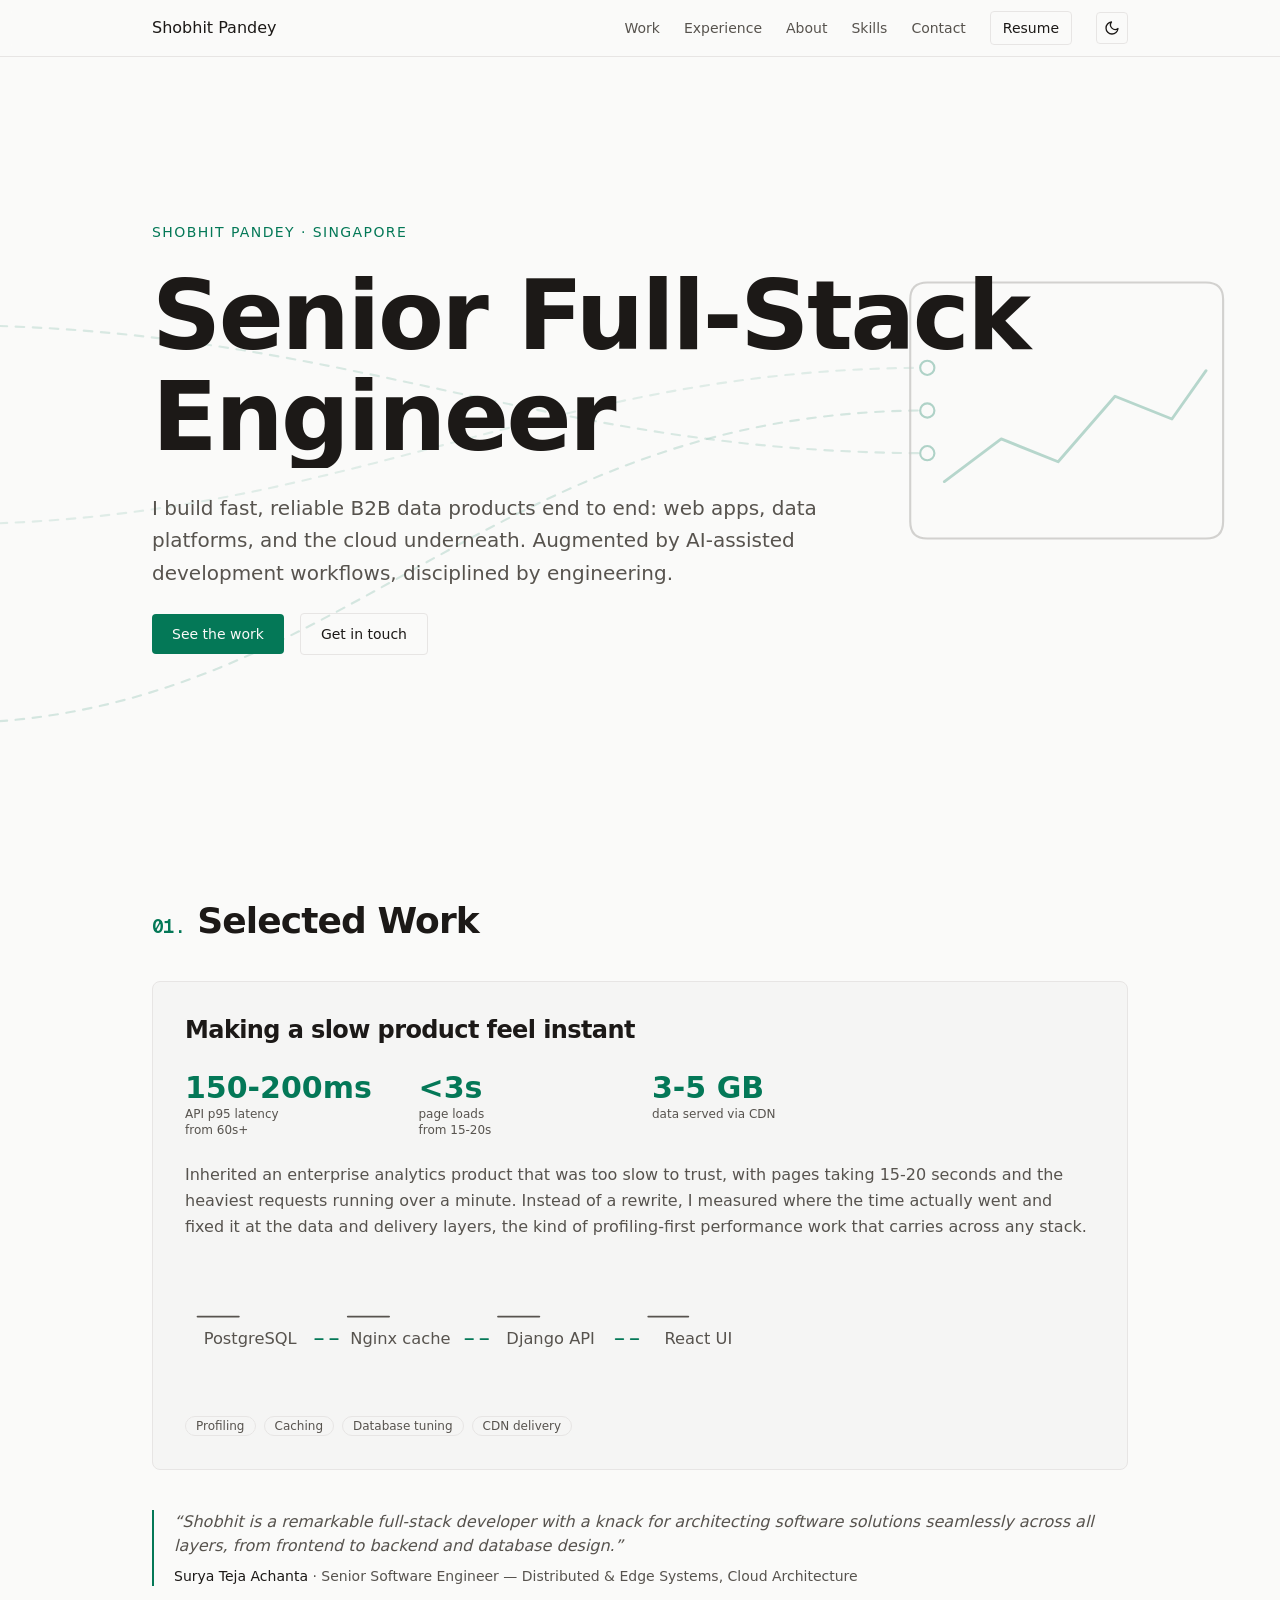
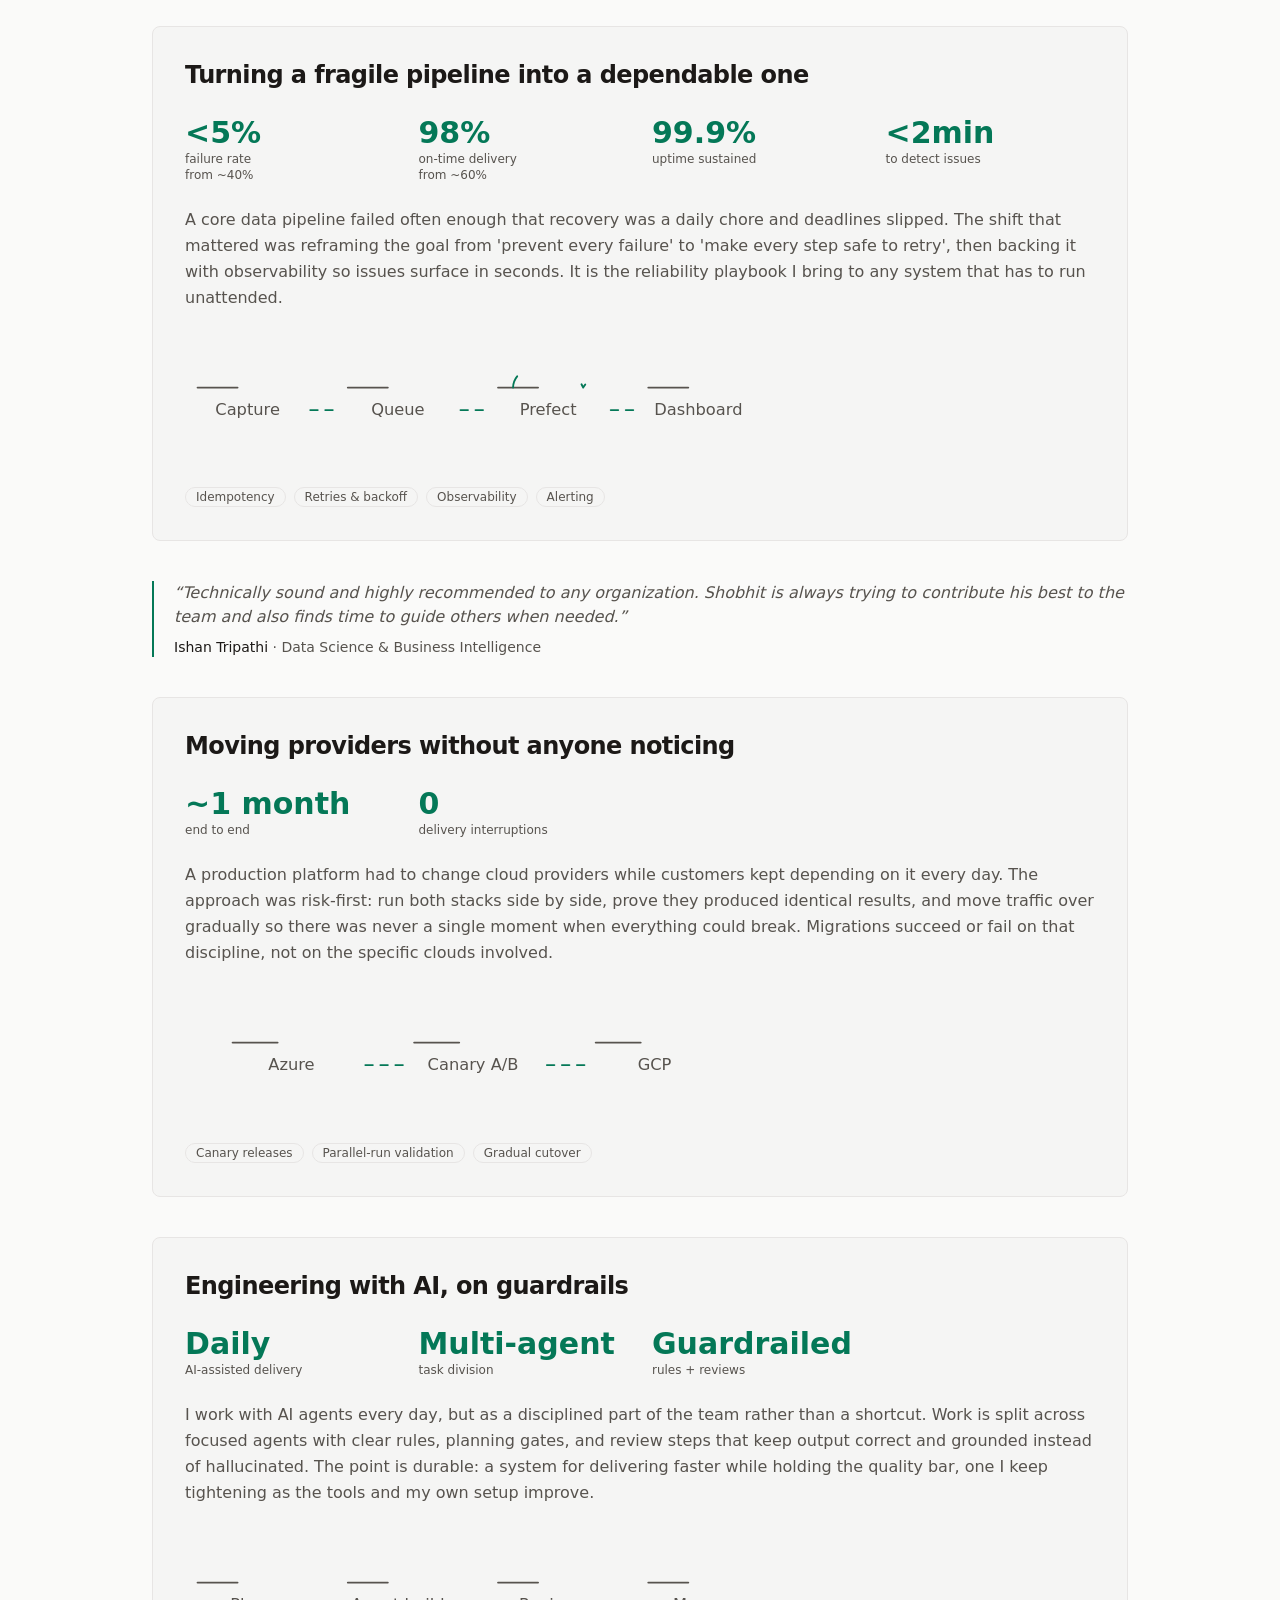
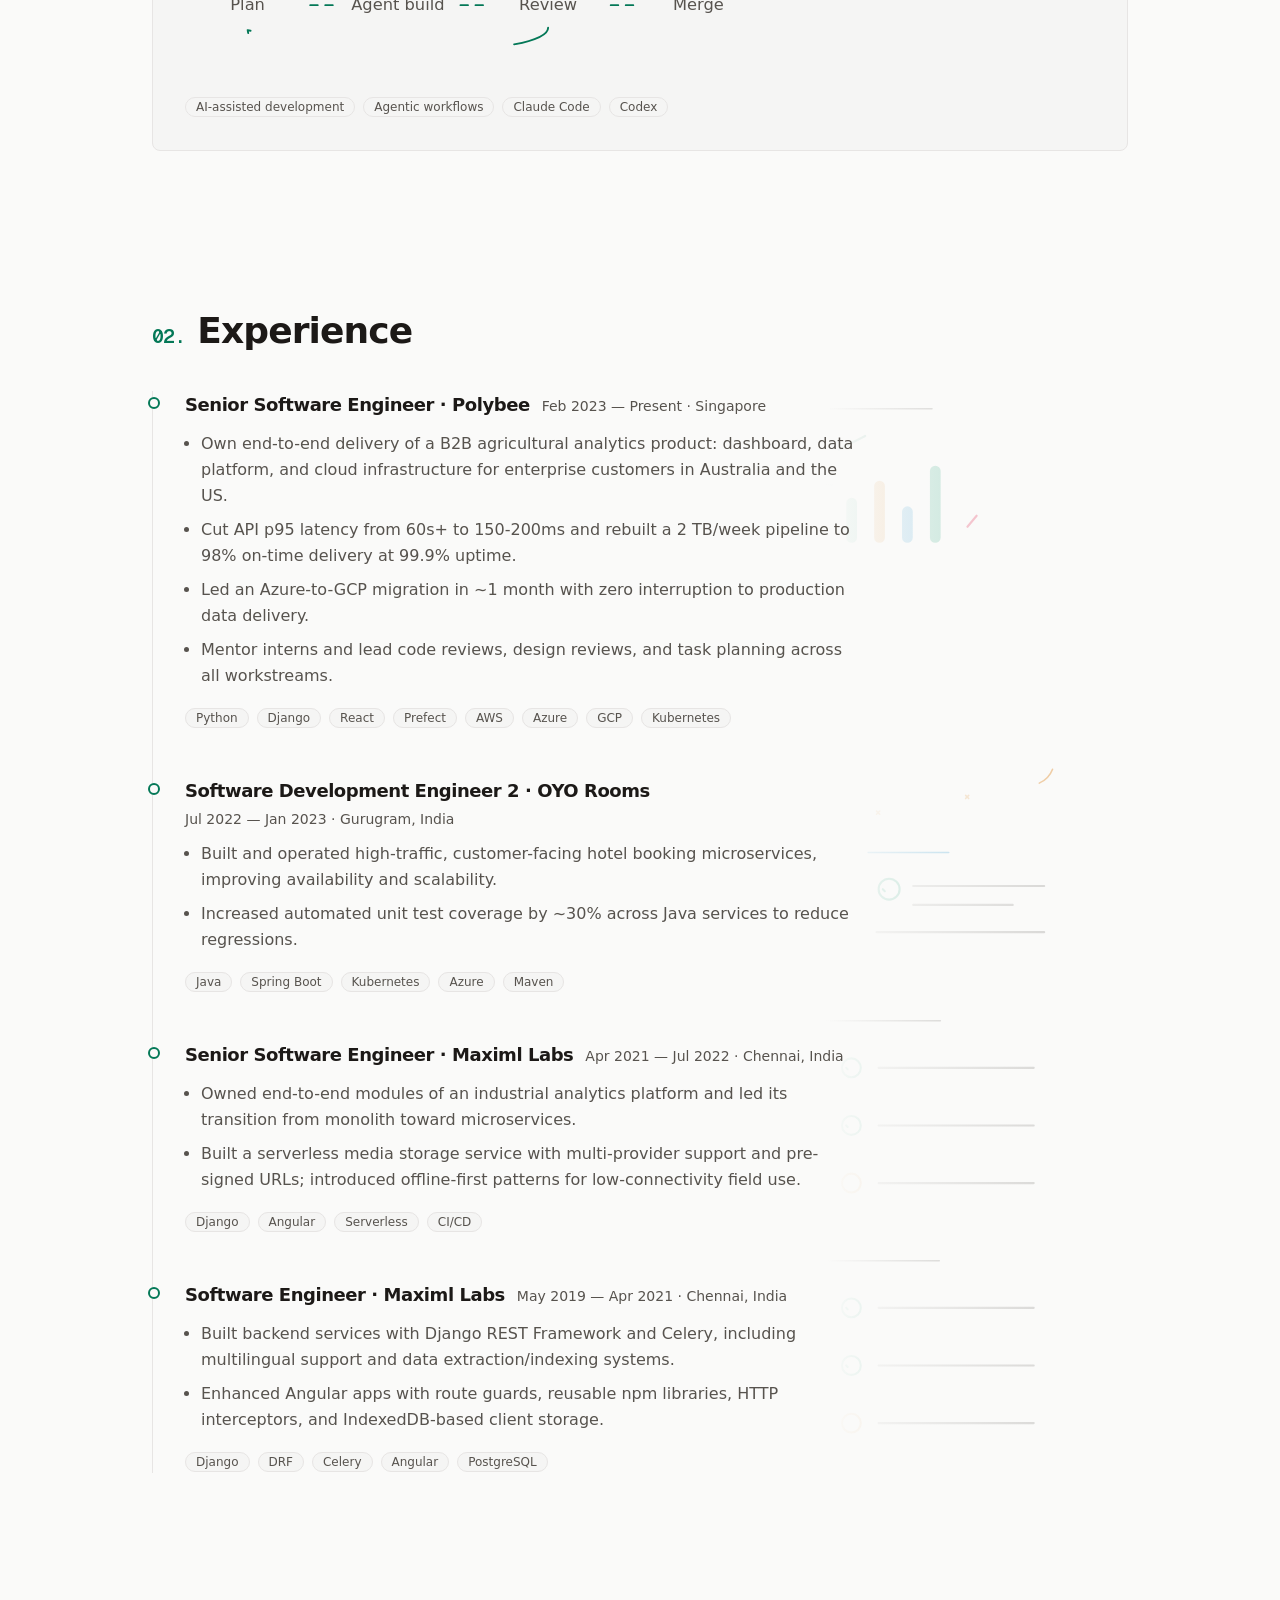
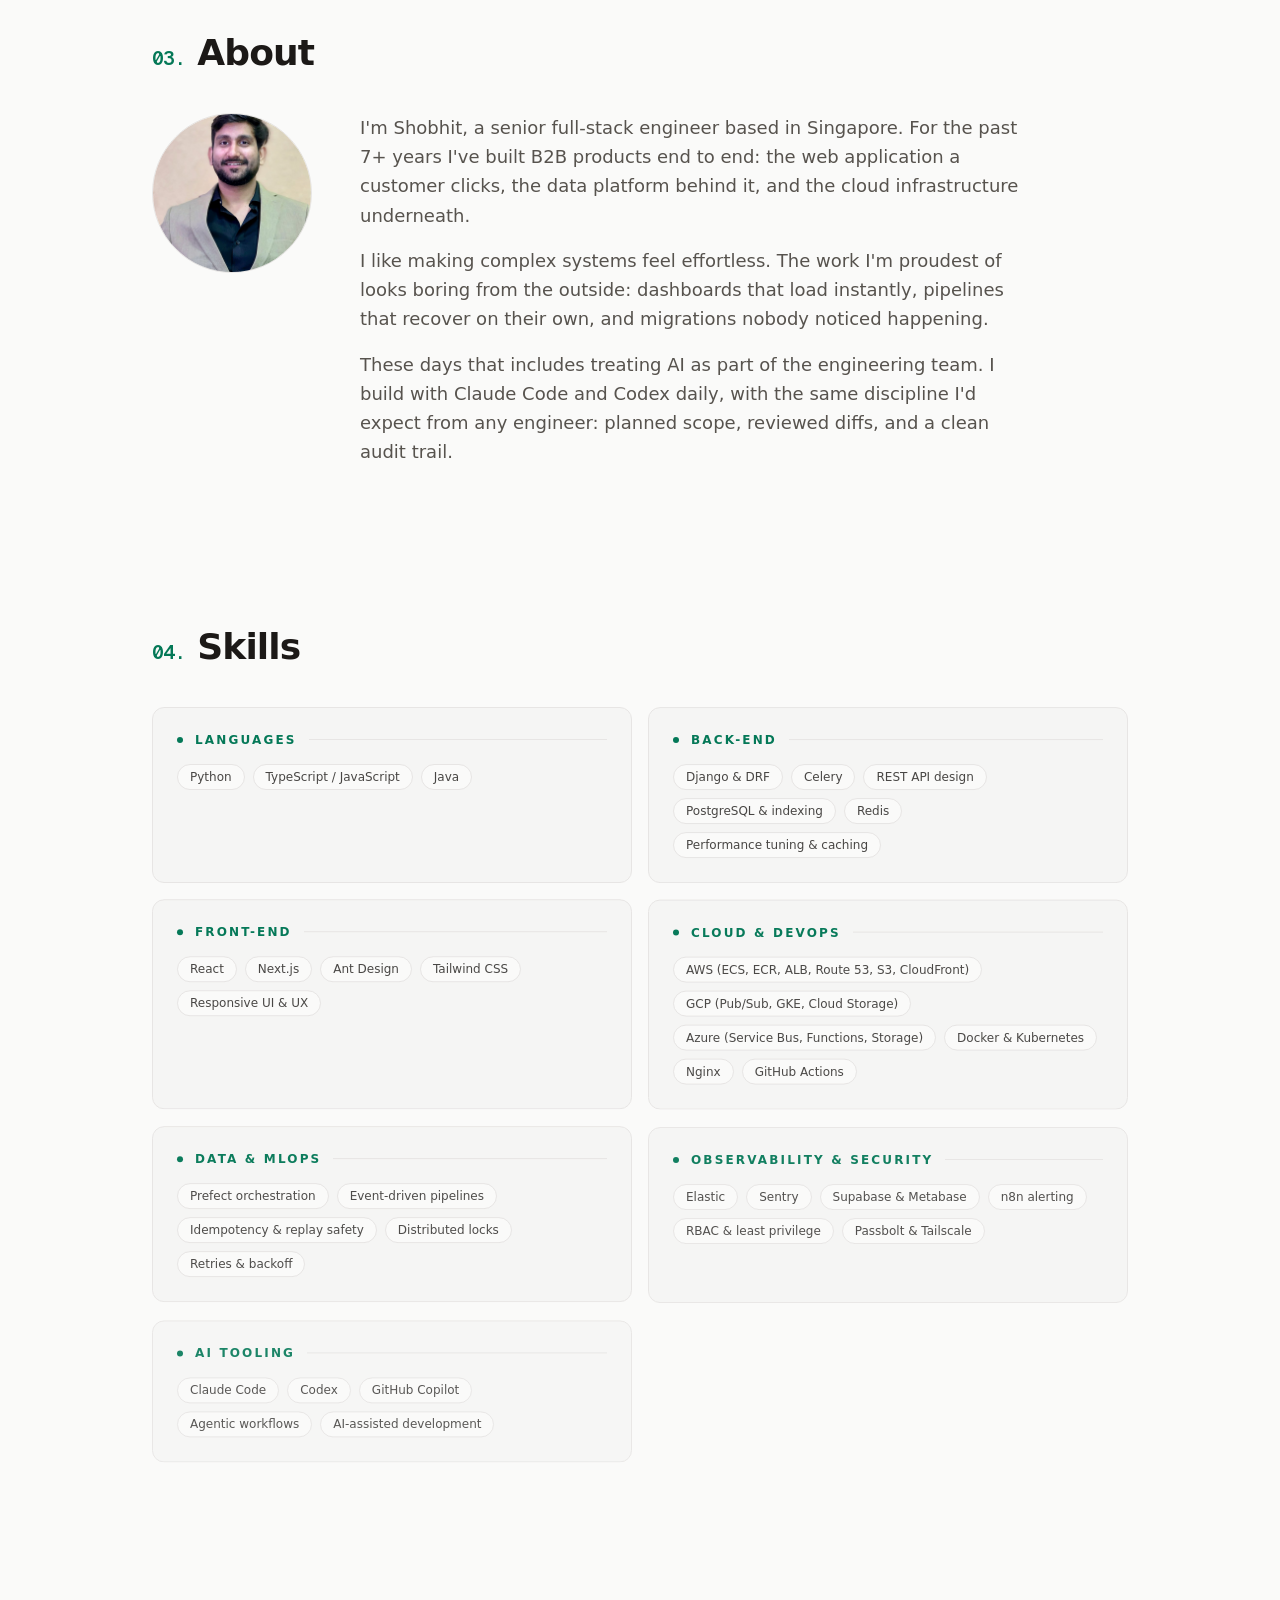
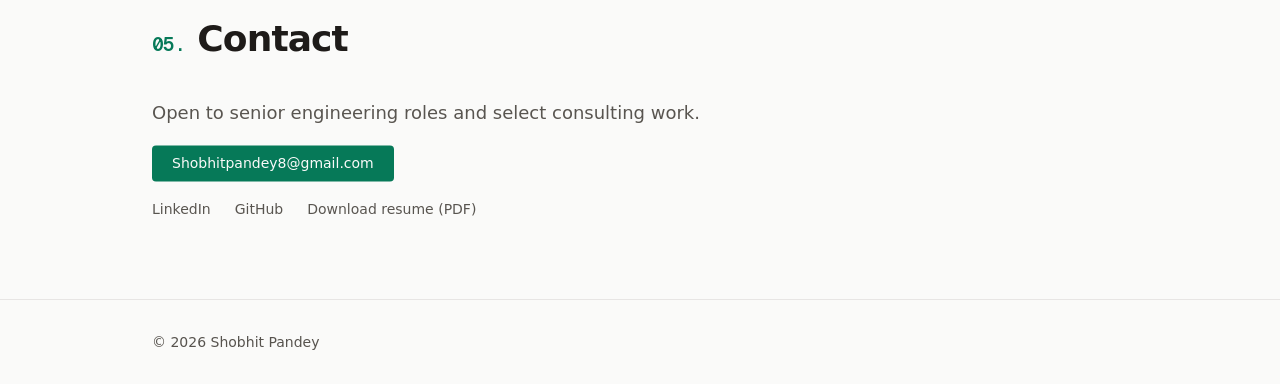
==== commit 9cbde8c2: "Deploy round-4: subtle spotlight, readable scene overlay, chip skills" ====
--- a/index.html
+++ b/index.html
@@ -1 +1 @@
-<!DOCTYPE html><!--SaOqSG5AYiYgx_00xcmIj--><html lang="en"><head><meta charSet="utf-8"/><meta name="viewport" content="width=device-width, initial-scale=1"/><link rel="preload" href="/_next/static/media/22a5144ee8d83bca-s.p.woff2" as="font" crossorigin="" type="font/woff2"/><link rel="preload" href="/_next/static/media/7d4881bb7e1bf84d-s.p.woff2" as="font" crossorigin="" type="font/woff2"/><link rel="stylesheet" href="/_next/static/css/d4221296fb626bd6.css" data-precedence="next"/><link rel="preload" as="script" fetchPriority="low" href="/_next/static/chunks/webpack-b66e35ffe30362a3.js"/><script src="/_next/static/chunks/4bd1b696-c023c6e3521b1417.js" async=""></script><script src="/_next/static/chunks/255-eb4aecc3ff015961.js" async=""></script><script src="/_next/static/chunks/main-app-fe5140e8109803b8.js" async=""></script><script src="/_next/static/chunks/c15bf2b0-52e8419f34af26ab.js" async=""></script><script src="/_next/static/chunks/760-0060595bba339441.js" async=""></script><script src="/_next/static/chunks/app/layout-38d9240f57d21cc9.js" async=""></script><script src="/_next/static/chunks/356-01a648e5cad1231c.js" async=""></script><script src="/_next/static/chunks/app/page-b1e809fbb3742c1d.js" async=""></script><meta name="next-size-adjust" content=""/><meta name="theme-color" media="(prefers-color-scheme: light)" content="#fafaf9"/><meta name="theme-color" media="(prefers-color-scheme: dark)" content="#0c0a09"/><title>Shobhit Pandey — Senior Full-Stack Engineer</title><meta name="description" content="Senior Full-Stack Engineer in Singapore building fast, reliable B2B data products end to end. AI-augmented development workflows."/><meta name="robots" content="index, follow"/><link rel="canonical" href="https://shobhit-pandey.github.io"/><meta property="og:title" content="Shobhit Pandey — Senior Full-Stack Engineer"/><meta property="og:description" content="Senior Full-Stack Engineer in Singapore building fast, reliable B2B data products end to end. AI-augmented development workflows."/><meta property="og:url" content="https://shobhit-pandey.github.io"/><meta property="og:site_name" content="Shobhit Pandey"/><meta property="og:locale" content="en_US"/><meta property="og:image:alt" content="Shobhit Pandey — Senior Full-Stack Engineer"/><meta property="og:image:type" content="image/png"/><meta property="og:image" content="https://shobhit-pandey.github.io/opengraph-image?8a0211ddf92d6e6d"/><meta property="og:image:width" content="1200"/><meta property="og:image:height" content="630"/><meta property="og:type" content="website"/><meta name="twitter:card" content="summary_large_image"/><meta name="twitter:title" content="Shobhit Pandey — Senior Full-Stack Engineer"/><meta name="twitter:description" content="Senior Full-Stack Engineer in Singapore building fast, reliable B2B data products end to end. AI-augmented development workflows."/><meta name="twitter:image:alt" content="Shobhit Pandey — Senior Full-Stack Engineer"/><meta name="twitter:image:type" content="image/png"/><meta name="twitter:image" content="https://shobhit-pandey.github.io/opengraph-image?8a0211ddf92d6e6d"/><meta name="twitter:image:width" content="1200"/><meta name="twitter:image:height" content="630"/><link rel="icon" href="/icon.svg?782fbf44f29c7cb6" type="image/svg+xml" sizes="any"/><script src="/_next/static/chunks/polyfills-42372ed130431b0a.js" noModule=""></script></head><body class="__variable_246ccd __variable_c29908 antialiased"><div hidden=""><!--$--><!--/$--></div><script type="application/ld+json">{"@context":"https://schema.org","@type":"Person","name":"Shobhit Pandey","jobTitle":"Senior Full-Stack Engineer","email":"Shobhitpandey8@gmail.com","url":"https://shobhit-pandey.github.io","sameAs":["https://www.linkedin.com/in/shobhit-pandey/","https://github.com/Shobhit-pandey"],"address":{"@type":"PostalAddress","addressLocality":"Singapore"}}</script><script>((a,b,c,d,e,f,g,h)=>{let i=document.documentElement,j=["light","dark"];function k(b){var c;(Array.isArray(a)?a:[a]).forEach(a=>{let c="class"===a,d=c&&f?e.map(a=>f[a]||a):e;c?(i.classList.remove(...d),i.classList.add(f&&f[b]?f[b]:b)):i.setAttribute(a,b)}),c=b,h&&j.includes(c)&&(i.style.colorScheme=c)}if(d)k(d);else try{let a=localStorage.getItem(b)||c,d=g&&"system"===a?window.matchMedia("(prefers-color-scheme: dark)").matches?"dark":"light":a;k(d)}catch(a){}})("class","theme","system",null,["light","dark"],null,true,true)</script><div aria-hidden="true" class="pointer-events-none fixed inset-0 z-30"></div><div aria-hidden="true" class="fixed inset-x-0 top-14 z-39 h-0.5 origin-left scale-x-0 bg-accent"></div><a href="#main" class="sr-only focus:not-sr-only focus:absolute focus:left-4 focus:top-4 focus:z-50 focus:rounded focus:bg-surface focus:px-4 focus:py-2">Skip to content</a><header class="fixed inset-x-0 top-0 z-40 border-b border-border bg-background/80 backdrop-blur"><nav aria-label="Main" class="mx-auto flex h-14 max-w-5xl items-center justify-between px-4 sm:px-6"><a href="#main" class="font-medium">Shobhit Pandey</a><div class="flex items-center gap-4 sm:gap-6"><ul class="hidden items-center gap-6 text-sm text-muted sm:flex"><li><a href="#work" class="link-underline pb-0.5 hover:text-foreground">Work</a></li><li><a href="#experience" class="link-underline pb-0.5 hover:text-foreground">Experience</a></li><li><a href="#about" class="link-underline pb-0.5 hover:text-foreground">About</a></li><li><a href="#skills" class="link-underline pb-0.5 hover:text-foreground">Skills</a></li><li><a href="#contact" class="link-underline pb-0.5 hover:text-foreground">Contact</a></li></ul><a href="/resume.pdf" class="rounded border border-border px-3 py-1.5 text-sm hover:border-accent hover:text-accent">Resume</a><span class="inline-block size-8" aria-hidden="true"></span></div></nav></header><main id="main"><section id="hero" class="relative isolate pt-14"><div aria-hidden="true" class="pointer-events-none absolute inset-0 -z-10 hidden opacity-30 md:block"><svg viewBox="0 0 900 600" preserveAspectRatio="xMaxYMid slice" class="h-full w-full" fill="none" stroke-linecap="round" stroke-linejoin="round"><g stroke="var(--accent)" stroke-width="1.5" stroke-dasharray="6 6"><path data-flow="true" d="M-40 520 C240 520 340 300 652 300" opacity="0.5"></path><path data-flow="true" d="M-40 380 C240 380 380 270 652 270" opacity="0.35"></path><path data-flow="true" d="M-40 240 C240 240 380 330 652 330" opacity="0.45"></path></g><path data-draw="true" d="M652 210 H848 Q860 210 860 222 V378 Q860 390 848 390 H652 Q640 390 640 378 V222 Q640 210 652 210 Z" stroke="var(--muted)" stroke-width="1.5" opacity="0.8"></path><g stroke="var(--accent)" stroke-width="1.5"><circle cx="652" cy="270" r="5" fill="var(--background)"></circle><circle cx="652" cy="300" r="5" fill="var(--background)"></circle><circle cx="652" cy="330" r="5" fill="var(--background)"></circle></g><path data-draw="true" d="M664 350 L704 320 L744 336 L784 290 L824 306 L848 272" stroke="var(--accent)" stroke-width="2" opacity="0.9"></path></svg></div><div class="mx-auto flex min-h-[85svh] max-w-5xl flex-col justify-center gap-6 px-4 py-16 sm:px-6 sm:py-24"><div><p class="text-sm font-medium uppercase tracking-widest text-accent">Shobhit Pandey<!-- --> · <!-- -->Singapore</p></div><div><h1 class="max-w-4xl text-5xl font-semibold leading-[1.05] tracking-tight sm:text-7xl md:text-8xl">Senior Full-Stack Engineer</h1></div><div class="flex flex-col gap-6"><p class="max-w-2xl text-lg leading-relaxed text-muted sm:text-xl">I build fast, reliable B2B data products end to end: web apps, data platforms, and the cloud underneath. Augmented by AI-assisted development workflows, disciplined by engineering.</p><div class="flex flex-wrap items-center gap-4"><a href="#work" class="rounded px-5 py-2.5 text-sm bg-accent font-medium text-background hover:opacity-90">See the work</a><a href="#contact" class="rounded px-5 py-2.5 text-sm border border-border hover:border-accent hover:text-accent">Get in touch</a></div></div></div></section><section id="work" class="scroll-mt-16"><div class="mx-auto max-w-5xl px-4 py-20 sm:px-6"><div><h2 class="mb-10 text-3xl font-semibold tracking-tight sm:text-4xl"><span aria-hidden="true" class="mr-3 font-mono text-lg text-accent sm:text-xl">01<!-- -->.</span>Selected Work</h2></div><div class="group/work space-y-10"><div><div class="relative overflow-hidden rounded-lg border border-border bg-surface transition duration-300 group-has-[article:hover]/work:opacity-60 hover:-translate-y-1 hover:border-accent/50 hover:opacity-100!"><div aria-hidden="true" class="pointer-events-none absolute inset-0 transition-opacity duration-300" style="opacity:var(--glow, 0);background:radial-gradient(320px at var(--mx, 50%) var(--my, 50%), color-mix(in srgb, var(--accent) var(--glow-strength), transparent), transparent 75%)"></div><article class="p-6 sm:p-8"><h3 class="text-xl font-semibold tracking-tight sm:text-2xl">Making a slow product feel instant</h3><dl class="my-6 grid grid-cols-2 gap-6 sm:grid-cols-4"><div class="flex flex-col"><dt class="order-last text-xs text-muted">API p95 latency<span class="block">from 60s+</span></dt><dd class="text-2xl font-semibold text-accent sm:text-3xl"><span class="tabular-nums">150-200ms</span></dd></div><div class="flex flex-col"><dt class="order-last text-xs text-muted">page loads<span class="block">from 15-20s</span></dt><dd class="text-2xl font-semibold text-accent sm:text-3xl"><span class="tabular-nums">&lt;3s</span></dd></div><div class="flex flex-col"><dt class="order-last text-xs text-muted">data served via CDN</dt><dd class="text-2xl font-semibold text-accent sm:text-3xl"><span class="tabular-nums">3-5 GB</span></dd></div></dl><p class="text-sm leading-relaxed text-muted sm:text-base">Inherited an enterprise analytics product that was too slow to trust, with pages taking 15-20 seconds and the heaviest requests running over a minute. Instead of a rewrite, I measured where the time actually went and fixed it at the data and delivery layers, the kind of profiling-first performance work that carries across any stack.</p><div aria-hidden="true" class="mt-6 hidden sm:block"><svg viewBox="0 0 460 100" width="460" height="100" class="h-auto w-full max-w-xl" fill="none" stroke-linecap="round" stroke-linejoin="round"><path data-draw="true" d="M10 42 H94 Q102 42 102 50 V70 Q102 78 94 78 H10 Q2 78 2 70 V50 Q2 42 10 42 Z" stroke="var(--muted)" stroke-width="1.5"></path><text x="52" y="64" text-anchor="middle" fill="var(--muted)" font-size="13">PostgreSQL</text><path data-flow="true" d="M102 60 H122" stroke="var(--accent)" stroke-width="1.5" stroke-dasharray="6 6"></path><path data-draw="true" d="M130 42 H214 Q222 42 222 50 V70 Q222 78 214 78 H130 Q122 78 122 70 V50 Q122 42 130 42 Z" stroke="var(--muted)" stroke-width="1.5"></path><text x="172" y="64" text-anchor="middle" fill="var(--muted)" font-size="13">Nginx cache</text><path data-flow="true" d="M222 60 H242" stroke="var(--accent)" stroke-width="1.5" stroke-dasharray="6 6"></path><path data-draw="true" d="M250 42 H334 Q342 42 342 50 V70 Q342 78 334 78 H250 Q242 78 242 70 V50 Q242 42 250 42 Z" stroke="var(--muted)" stroke-width="1.5"></path><text x="292" y="64" text-anchor="middle" fill="var(--muted)" font-size="13">Django API</text><path data-flow="true" d="M342 60 H362" stroke="var(--accent)" stroke-width="1.5" stroke-dasharray="6 6"></path><path data-draw="true" d="M370 42 H450 Q458 42 458 50 V70 Q458 78 450 78 H370 Q362 78 362 70 V50 Q362 42 370 42 Z" stroke="var(--muted)" stroke-width="1.5"></path><text x="410" y="64" text-anchor="middle" fill="var(--muted)" font-size="13">React UI</text></svg></div><ul class="mt-6 flex flex-wrap gap-2"><li><span class="rounded-full border border-border bg-surface px-2.5 py-0.5 text-xs text-muted">Profiling</span></li><li><span class="rounded-full border border-border bg-surface px-2.5 py-0.5 text-xs text-muted">Caching</span></li><li><span class="rounded-full border border-border bg-surface px-2.5 py-0.5 text-xs text-muted">Database tuning</span></li><li><span class="rounded-full border border-border bg-surface px-2.5 py-0.5 text-xs text-muted">CDN delivery</span></li></ul></article></div></div><div><figure class="border-l-2 border-accent pl-5"><blockquote class="text-base italic text-muted">“<!-- -->Shobhit is a remarkable full-stack developer with a knack for architecting software solutions seamlessly across all layers, from frontend to backend and database design.<!-- -->”</blockquote><figcaption class="mt-2 text-sm"><span class="font-medium">Surya Teja Achanta</span><span class="text-muted"> · <!-- -->Senior Software Engineer — Distributed &amp; Edge Systems, Cloud Architecture</span></figcaption></figure></div><div><div class="relative overflow-hidden rounded-lg border border-border bg-surface transition duration-300 group-has-[article:hover]/work:opacity-60 hover:-translate-y-1 hover:border-accent/50 hover:opacity-100!"><div aria-hidden="true" class="pointer-events-none absolute inset-0 transition-opacity duration-300" style="opacity:var(--glow, 0);background:radial-gradient(320px at var(--mx, 50%) var(--my, 50%), color-mix(in srgb, var(--accent) var(--glow-strength), transparent), transparent 75%)"></div><article class="p-6 sm:p-8"><h3 class="text-xl font-semibold tracking-tight sm:text-2xl">Turning a fragile pipeline into a dependable one</h3><dl class="my-6 grid grid-cols-2 gap-6 sm:grid-cols-4"><div class="flex flex-col"><dt class="order-last text-xs text-muted">failure rate<span class="block">from ~40%</span></dt><dd class="text-2xl font-semibold text-accent sm:text-3xl"><span class="tabular-nums">&lt;5%</span></dd></div><div class="flex flex-col"><dt class="order-last text-xs text-muted">on-time delivery<span class="block">from ~60%</span></dt><dd class="text-2xl font-semibold text-accent sm:text-3xl"><span class="tabular-nums">98%</span></dd></div><div class="flex flex-col"><dt class="order-last text-xs text-muted">uptime sustained</dt><dd class="text-2xl font-semibold text-accent sm:text-3xl"><span class="tabular-nums">99.9%</span></dd></div><div class="flex flex-col"><dt class="order-last text-xs text-muted">to detect issues</dt><dd class="text-2xl font-semibold text-accent sm:text-3xl"><span class="tabular-nums">&lt;2min</span></dd></div></dl><p class="text-sm leading-relaxed text-muted sm:text-base">A core data pipeline failed often enough that recovery was a daily chore and deadlines slipped. The shift that mattered was reframing the goal from &#x27;prevent every failure&#x27; to &#x27;make every step safe to retry&#x27;, then backing it with observability so issues surface in seconds. It is the reliability playbook I bring to any system that has to run unattended.</p><div aria-hidden="true" class="mt-6 hidden sm:block"><svg viewBox="0 0 460 100" width="460" height="100" class="h-auto w-full max-w-xl" fill="none" stroke-linecap="round" stroke-linejoin="round"><path data-draw="true" d="M10 42 H90 Q98 42 98 50 V70 Q98 78 90 78 H10 Q2 78 2 70 V50 Q2 42 10 42 Z" stroke="var(--muted)" stroke-width="1.5"></path><text x="50" y="64" text-anchor="middle" fill="var(--muted)" font-size="13">Capture</text><path data-flow="true" d="M98 60 H122" stroke="var(--accent)" stroke-width="1.5" stroke-dasharray="6 6"></path><path data-draw="true" d="M130 42 H210 Q218 42 218 50 V70 Q218 78 210 78 H130 Q122 78 122 70 V50 Q122 42 130 42 Z" stroke="var(--muted)" stroke-width="1.5"></path><text x="170" y="64" text-anchor="middle" fill="var(--muted)" font-size="13">Queue</text><path data-flow="true" d="M218 60 H242" stroke="var(--accent)" stroke-width="1.5" stroke-dasharray="6 6"></path><path data-draw="true" d="M250 42 H330 Q338 42 338 50 V70 Q338 78 330 78 H250 Q242 78 242 70 V50 Q242 42 250 42 Z" stroke="var(--muted)" stroke-width="1.5"></path><text x="290" y="64" text-anchor="middle" fill="var(--muted)" font-size="13">Prefect</text><path data-flow="true" d="M338 60 H362" stroke="var(--accent)" stroke-width="1.5" stroke-dasharray="6 6"></path><path data-draw="true" d="M370 42 H450 Q458 42 458 50 V70 Q458 78 450 78 H370 Q362 78 362 70 V50 Q362 42 370 42 Z" stroke="var(--muted)" stroke-width="1.5"></path><text x="410" y="64" text-anchor="middle" fill="var(--muted)" font-size="13">Dashboard</text><path data-draw="true" d="M262 42 C262 18 318 18 318 42" stroke="var(--accent)" stroke-width="1.5"></path><path data-draw="true" d="M318 42 L313 32 M318 42 L324 33" stroke="var(--accent)" stroke-width="1.5"></path></svg></div><ul class="mt-6 flex flex-wrap gap-2"><li><span class="rounded-full border border-border bg-surface px-2.5 py-0.5 text-xs text-muted">Idempotency</span></li><li><span class="rounded-full border border-border bg-surface px-2.5 py-0.5 text-xs text-muted">Retries &amp; backoff</span></li><li><span class="rounded-full border border-border bg-surface px-2.5 py-0.5 text-xs text-muted">Observability</span></li><li><span class="rounded-full border border-border bg-surface px-2.5 py-0.5 text-xs text-muted">Alerting</span></li></ul></article></div></div><div><figure class="border-l-2 border-accent pl-5"><blockquote class="text-base italic text-muted">“<!-- -->Technically sound and highly recommended to any organization. Shobhit is always trying to contribute his best to the team and also finds time to guide others when needed.<!-- -->”</blockquote><figcaption class="mt-2 text-sm"><span class="font-medium">Ishan Tripathi</span><span class="text-muted"> · <!-- -->Data Science &amp; Business Intelligence</span></figcaption></figure></div><div><div class="relative overflow-hidden rounded-lg border border-border bg-surface transition duration-300 group-has-[article:hover]/work:opacity-60 hover:-translate-y-1 hover:border-accent/50 hover:opacity-100!"><div aria-hidden="true" class="pointer-events-none absolute inset-0 transition-opacity duration-300" style="opacity:var(--glow, 0);background:radial-gradient(320px at var(--mx, 50%) var(--my, 50%), color-mix(in srgb, var(--accent) var(--glow-strength), transparent), transparent 75%)"></div><article class="p-6 sm:p-8"><h3 class="text-xl font-semibold tracking-tight sm:text-2xl">Moving providers without anyone noticing</h3><dl class="my-6 grid grid-cols-2 gap-6 sm:grid-cols-4"><div class="flex flex-col"><dt class="order-last text-xs text-muted">end to end</dt><dd class="text-2xl font-semibold text-accent sm:text-3xl"><span class="tabular-nums">~1 month</span></dd></div><div class="flex flex-col"><dt class="order-last text-xs text-muted">delivery interruptions</dt><dd class="text-2xl font-semibold text-accent sm:text-3xl"><span class="tabular-nums">0</span></dd></div></dl><p class="text-sm leading-relaxed text-muted sm:text-base">A production platform had to change cloud providers while customers kept depending on it every day. The approach was risk-first: run both stacks side by side, prove they produced identical results, and move traffic over gradually so there was never a single moment when everything could break. Migrations succeed or fail on that discipline, not on the specific clouds involved.</p><div aria-hidden="true" class="mt-6 hidden sm:block"><svg viewBox="0 0 460 100" width="460" height="100" class="h-auto w-full max-w-xl" fill="none" stroke-linecap="round" stroke-linejoin="round"><path data-draw="true" d="M38 42 H132 Q140 42 140 50 V70 Q140 78 132 78 H38 Q30 78 30 70 V50 Q30 42 38 42 Z" stroke="var(--muted)" stroke-width="1.5"></path><text x="85" y="64" text-anchor="middle" fill="var(--muted)" font-size="13">Azure</text><path data-flow="true" d="M140 60 H175" stroke="var(--accent)" stroke-width="1.5" stroke-dasharray="6 6"></path><path data-draw="true" d="M183 42 H277 Q285 42 285 50 V70 Q285 78 277 78 H183 Q175 78 175 70 V50 Q175 42 183 42 Z" stroke="var(--muted)" stroke-width="1.5"></path><text x="230" y="64" text-anchor="middle" fill="var(--muted)" font-size="13">Canary A/B</text><path data-flow="true" d="M285 60 H320" stroke="var(--accent)" stroke-width="1.5" stroke-dasharray="6 6"></path><path data-draw="true" d="M328 42 H422 Q430 42 430 50 V70 Q430 78 422 78 H328 Q320 78 320 70 V50 Q320 42 328 42 Z" stroke="var(--muted)" stroke-width="1.5"></path><text x="375" y="64" text-anchor="middle" fill="var(--muted)" font-size="13">GCP</text></svg></div><ul class="mt-6 flex flex-wrap gap-2"><li><span class="rounded-full border border-border bg-surface px-2.5 py-0.5 text-xs text-muted">Canary releases</span></li><li><span class="rounded-full border border-border bg-surface px-2.5 py-0.5 text-xs text-muted">Parallel-run validation</span></li><li><span class="rounded-full border border-border bg-surface px-2.5 py-0.5 text-xs text-muted">Gradual cutover</span></li></ul></article></div></div><div><div class="relative overflow-hidden rounded-lg border border-border bg-surface transition duration-300 group-has-[article:hover]/work:opacity-60 hover:-translate-y-1 hover:border-accent/50 hover:opacity-100!"><div aria-hidden="true" class="pointer-events-none absolute inset-0 transition-opacity duration-300" style="opacity:var(--glow, 0);background:radial-gradient(320px at var(--mx, 50%) var(--my, 50%), color-mix(in srgb, var(--accent) var(--glow-strength), transparent), transparent 75%)"></div><article class="p-6 sm:p-8"><h3 class="text-xl font-semibold tracking-tight sm:text-2xl">Engineering with AI, on guardrails</h3><dl class="my-6 grid grid-cols-2 gap-6 sm:grid-cols-4"><div class="flex flex-col"><dt class="order-last text-xs text-muted">AI-assisted delivery</dt><dd class="text-2xl font-semibold text-accent sm:text-3xl"><span class="tabular-nums">Daily</span></dd></div><div class="flex flex-col"><dt class="order-last text-xs text-muted">task division</dt><dd class="text-2xl font-semibold text-accent sm:text-3xl"><span class="tabular-nums">Multi-agent</span></dd></div><div class="flex flex-col"><dt class="order-last text-xs text-muted">rules + reviews</dt><dd class="text-2xl font-semibold text-accent sm:text-3xl"><span class="tabular-nums">Guardrailed</span></dd></div></dl><p class="text-sm leading-relaxed text-muted sm:text-base">I work with AI agents every day, but as a disciplined part of the team rather than a shortcut. Work is split across focused agents with clear rules, planning gates, and review steps that keep output correct and grounded instead of hallucinated. The point is durable: a system for delivering faster while holding the quality bar, one I keep tightening as the tools and my own setup improve.</p><div aria-hidden="true" class="mt-6 hidden sm:block"><svg viewBox="0 0 460 112" width="460" height="112" class="h-auto w-full max-w-xl" fill="none" stroke-linecap="round" stroke-linejoin="round"><path data-draw="true" d="M10 42 H90 Q98 42 98 50 V70 Q98 78 90 78 H10 Q2 78 2 70 V50 Q2 42 10 42 Z" stroke="var(--muted)" stroke-width="1.5"></path><text x="50" y="64" text-anchor="middle" fill="var(--muted)" font-size="13">Plan</text><path data-flow="true" d="M98 60 H122" stroke="var(--accent)" stroke-width="1.5" stroke-dasharray="6 6"></path><path data-draw="true" d="M130 42 H210 Q218 42 218 50 V70 Q218 78 210 78 H130 Q122 78 122 70 V50 Q122 42 130 42 Z" stroke="var(--muted)" stroke-width="1.5"></path><text x="170" y="64" text-anchor="middle" fill="var(--muted)" font-size="13">Agent build</text><path data-flow="true" d="M218 60 H242" stroke="var(--accent)" stroke-width="1.5" stroke-dasharray="6 6"></path><path data-draw="true" d="M250 42 H330 Q338 42 338 50 V70 Q338 78 330 78 H250 Q242 78 242 70 V50 Q242 42 250 42 Z" stroke="var(--muted)" stroke-width="1.5"></path><text x="290" y="64" text-anchor="middle" fill="var(--muted)" font-size="13">Review</text><path data-flow="true" d="M338 60 H362" stroke="var(--accent)" stroke-width="1.5" stroke-dasharray="6 6"></path><path data-draw="true" d="M370 42 H450 Q458 42 458 50 V70 Q458 78 450 78 H370 Q362 78 362 70 V50 Q362 42 370 42 Z" stroke="var(--muted)" stroke-width="1.5"></path><text x="410" y="64" text-anchor="middle" fill="var(--muted)" font-size="13">Merge</text><path data-draw="true" d="M290 78 C290 104 70 104 50 80" stroke="var(--accent)" stroke-width="1.5"></path><path data-draw="true" d="M50 80 L52 90 M50 80 L60 82" stroke="var(--accent)" stroke-width="1.5"></path></svg></div><ul class="mt-6 flex flex-wrap gap-2"><li><span class="rounded-full border border-border bg-surface px-2.5 py-0.5 text-xs text-muted">AI-assisted development</span></li><li><span class="rounded-full border border-border bg-surface px-2.5 py-0.5 text-xs text-muted">Agentic workflows</span></li><li><span class="rounded-full border border-border bg-surface px-2.5 py-0.5 text-xs text-muted">Claude Code</span></li><li><span class="rounded-full border border-border bg-surface px-2.5 py-0.5 text-xs text-muted">Codex</span></li></ul></article></div></div></div></div></section><section id="experience" class="scroll-mt-16"><div class="mx-auto max-w-5xl px-4 py-20 sm:px-6"><div><h2 class="mb-10 text-3xl font-semibold tracking-tight sm:text-4xl"><span aria-hidden="true" class="mr-3 font-mono text-lg text-accent sm:text-xl">02<!-- -->.</span>Experience</h2></div><ol class="space-y-8 border-l border-border pl-6 sm:pl-8"><li class="relative"><span aria-hidden="true" class="absolute -left-[29px] top-6 size-3 rounded-full border-2 border-accent bg-background sm:-left-[37px]"></span><div class="overflow-hidden rounded-lg border border-border bg-surface"><div class="h-32 border-b border-border bg-background/40 sm:h-44"><div aria-hidden="true" class="h-full w-full"><svg viewBox="0 0 900 360" preserveAspectRatio="xMidYMid slice" class="h-full w-full" fill="none" stroke-linecap="round" stroke-linejoin="round"><defs><g id="plant_S_1_" stroke="var(--scene-green)" stroke-width="2"><path d="M0 0 V-16"></path><path d="M0 -8 Q-7 -14 -13 -10"></path><path d="M0 -10 Q7 -16 13 -12"></path></g></defs><g data-drift="-4" stroke="var(--scene-amber)" stroke-width="1.5" opacity="0.8"><circle cx="80" cy="70" r="22"></circle><path data-draw="true" d="M80 34 V22 M80 106 V118 M44 70 H32 M116 70 H128 M55 45 L46 36 M105 45 L114 36 M55 95 L46 104 M105 95 L114 104"></path></g><g data-drift="-10"><g stroke="var(--scene-sky)" stroke-width="2" opacity="0.9"><path data-draw="true" d="M180 130 H230"></path><path data-draw="true" d="M186 130 V120 M224 130 V120"></path><path data-draw="true" d="M174 118 Q186 110 198 118 M212 118 Q224 110 236 118"></path></g><path data-flow="true" d="M205 136 L185 268 M205 136 L237 264" stroke="var(--scene-sky)" stroke-width="1.5" stroke-dasharray="6 6" opacity="0.45"></path></g><g data-drift="8" stroke-width="1.5"><path d="M20 320 Q160 300 300 318" stroke="var(--muted)" opacity="0.7"></path><path d="M60 290 Q180 274 300 287" stroke="var(--muted)" opacity="0.7"></path><g opacity="0.9"><use href="#plant_S_1_" x="70" y="316"></use><use href="#plant_S_1_" x="130" y="310"></use><use href="#plant_S_1_" x="190" y="307"></use><use href="#plant_S_1_" x="250" y="309"></use></g><g opacity="0.6"><use href="#plant_S_1_" x="100" y="286"></use><use href="#plant_S_1_" x="160" y="280"></use><use href="#plant_S_1_" x="220" y="282"></use></g></g><g stroke="var(--accent)" stroke-width="1.5"><path data-draw="true" d="M300 300 C360 300 360 110 460 110 H620" opacity="0.85"></path><path data-flow="true" d="M300 300 C360 300 360 110 460 110 H620" stroke-dasharray="6 6" opacity="0.5"></path><circle cx="300" cy="300" r="7" fill="var(--background)"></circle><circle cx="460" cy="110" r="7" fill="var(--background)"></circle><circle cx="530" cy="110" r="7" fill="var(--background)"></circle></g><g data-drift="-8"><path data-draw="true" d="M612 40 H828 Q840 40 840 52 V168 Q840 180 828 180 H612 Q600 180 600 168 V52 Q600 40 612 40 Z" stroke="var(--muted)" stroke-width="1.5" opacity="0.85"></path><g stroke-width="10" opacity="0.75"><path d="M632 160 V128" stroke="var(--scene-green)"></path><path d="M658 160 V112" stroke="var(--scene-amber)"></path><path d="M684 160 V136" stroke="var(--scene-sky)"></path><path d="M710 160 V98" stroke="var(--scene-green)"></path></g><path data-draw="true" d="M740 150 L765 120 L790 132 L815 100" stroke="var(--scene-rose)" stroke-width="2" opacity="0.9"></path><path data-draw="true" d="M620 78 L655 60 L690 73 L725 50 L760 62 L820 46" stroke="var(--accent)" stroke-width="2" opacity="0.9"></path></g></svg></div></div><div class="p-6"><div class="flex flex-wrap items-baseline gap-x-3 gap-y-1"><h3 class="text-lg font-semibold tracking-tight">Senior Software Engineer<!-- --> · <!-- -->Polybee</h3><p class="text-sm text-muted">Feb 2023<!-- --> — <!-- -->Present<!-- --> · <!-- -->Singapore</p></div><ul class="mt-3 list-disc space-y-2 pl-4 text-sm leading-relaxed text-muted sm:text-base"><li>Own end-to-end delivery of a B2B agricultural analytics product: dashboard, data platform, and cloud infrastructure for enterprise customers in Australia and the US.</li><li>Cut API p95 latency from 60s+ to 150-200ms and rebuilt a 2 TB/week pipeline to 98% on-time delivery at 99.9% uptime.</li><li>Led an Azure-to-GCP migration in ~1 month with zero interruption to production data delivery.</li><li>Mentor interns and lead code reviews, design reviews, and task planning across all workstreams.</li></ul><ul class="mt-4 flex flex-wrap gap-2"><li><span class="rounded-full border border-border bg-surface px-2.5 py-0.5 text-xs text-muted">Python</span></li><li><span class="rounded-full border border-border bg-surface px-2.5 py-0.5 text-xs text-muted">Django</span></li><li><span class="rounded-full border border-border bg-surface px-2.5 py-0.5 text-xs text-muted">React</span></li><li><span class="rounded-full border border-border bg-surface px-2.5 py-0.5 text-xs text-muted">Prefect</span></li><li><span class="rounded-full border border-border bg-surface px-2.5 py-0.5 text-xs text-muted">AWS</span></li><li><span class="rounded-full border border-border bg-surface px-2.5 py-0.5 text-xs text-muted">Azure</span></li><li><span class="rounded-full border border-border bg-surface px-2.5 py-0.5 text-xs text-muted">GCP</span></li><li><span class="rounded-full border border-border bg-surface px-2.5 py-0.5 text-xs text-muted">Kubernetes</span></li></ul></div></div></li><li class="relative"><span aria-hidden="true" class="absolute -left-[29px] top-6 size-3 rounded-full border-2 border-accent bg-background sm:-left-[37px]"></span><div class="overflow-hidden rounded-lg border border-border bg-surface"><div class="h-32 border-b border-border bg-background/40 sm:h-44"><div aria-hidden="true" class="h-full w-full"><svg viewBox="0 0 900 360" preserveAspectRatio="xMidYMid slice" class="h-full w-full" fill="none" stroke-linecap="round" stroke-linejoin="round"><g data-drift="-4" stroke="var(--scene-amber)" stroke-width="1.5"><path data-draw="true" d="M828 70 A24 24 0 1 1 800 38 A30 30 0 0 0 828 70 Z" opacity="0.85"></path><g opacity="0.6"><path d="M700 50 l3 3 M703 50 l-3 3"></path><path d="M745 95 l3 3 M748 95 l-3 3"></path><path d="M660 110 l3 3 M663 110 l-3 3"></path></g></g><g data-drift="6" stroke-width="1.5"><path d="M0 320 H900" stroke="var(--muted)" opacity="0.6"></path><path data-draw="true" d="M60 320 V230 H140 V320 M170 320 V150 H260 V320 M290 320 V250 H360 V320 M390 320 V180 H480 V320 M510 320 V270 H580 V320" stroke="var(--muted)" opacity="0.85"></path><g stroke-dasharray="8 12" stroke="var(--scene-amber)" opacity="0.55"><path d="M180 180 H250"></path><path d="M180 210 H250"></path><path d="M180 240 H250"></path><path d="M400 210 H470"></path><path d="M400 240 H470"></path><path d="M70 250 H130"></path><path d="M520 285 H570"></path></g></g><g stroke-width="1.5"><path data-flow="true" d="M105 200 Q160 90 215 120 Q300 60 435 150 Q500 110 545 240" stroke="var(--scene-rose)" stroke-dasharray="6 6" opacity="0.65"></path><g stroke="var(--scene-rose)" stroke-width="2"><path d="M105 230 V204"></path><circle cx="105" cy="198" r="6" fill="var(--background)"></circle><path d="M215 150 V126"></path><circle cx="215" cy="120" r="6" fill="var(--background)"></circle><path d="M435 180 V156"></path><circle cx="435" cy="150" r="6" fill="var(--background)"></circle><path d="M545 270 V246"></path><circle cx="545" cy="240" r="6" fill="var(--background)"></circle></g></g><g data-drift="-8"><path data-draw="true" d="M652 150 H838 Q850 150 850 162 V238 Q850 250 838 250 H652 Q640 250 640 238 V162 Q640 150 652 150 Z" stroke="var(--scene-sky)" stroke-width="1.5" opacity="0.85"></path><circle cx="672" cy="185" r="10" stroke="var(--scene-green)" stroke-width="2" opacity="0.9"></circle><path data-draw="true" d="M666 185 L671 190 L679 179" stroke="var(--scene-green)" stroke-width="2" opacity="0.9"></path><g stroke="var(--muted)" stroke-width="2" opacity="0.5"><path d="M695 182 H820"></path><path d="M695 200 H790"></path><path d="M660 226 H820"></path></g></g></svg></div></div><div class="p-6"><div class="flex flex-wrap items-baseline gap-x-3 gap-y-1"><h3 class="text-lg font-semibold tracking-tight">Software Development Engineer 2<!-- --> · <!-- -->OYO Rooms</h3><p class="text-sm text-muted">Jul 2022<!-- --> — <!-- -->Jan 2023<!-- --> · <!-- -->Gurugram, India</p></div><ul class="mt-3 list-disc space-y-2 pl-4 text-sm leading-relaxed text-muted sm:text-base"><li>Built and operated high-traffic, customer-facing hotel booking microservices, improving availability and scalability.</li><li>Increased automated unit test coverage by ~30% across Java services to reduce regressions.</li></ul><ul class="mt-4 flex flex-wrap gap-2"><li><span class="rounded-full border border-border bg-surface px-2.5 py-0.5 text-xs text-muted">Java</span></li><li><span class="rounded-full border border-border bg-surface px-2.5 py-0.5 text-xs text-muted">Spring Boot</span></li><li><span class="rounded-full border border-border bg-surface px-2.5 py-0.5 text-xs text-muted">Kubernetes</span></li><li><span class="rounded-full border border-border bg-surface px-2.5 py-0.5 text-xs text-muted">Azure</span></li><li><span class="rounded-full border border-border bg-surface px-2.5 py-0.5 text-xs text-muted">Maven</span></li></ul></div></div></li><li class="relative"><span aria-hidden="true" class="absolute -left-[29px] top-6 size-3 rounded-full border-2 border-accent bg-background sm:-left-[37px]"></span><div class="overflow-hidden rounded-lg border border-border bg-surface"><div class="h-32 border-b border-border bg-background/40 sm:h-44"><div aria-hidden="true" class="h-full w-full"><svg viewBox="0 0 900 360" preserveAspectRatio="xMidYMid slice" class="h-full w-full" fill="none" stroke-linecap="round" stroke-linejoin="round"><g data-drift="6" stroke-width="1.5"><path d="M0 320 H900" stroke="var(--muted)" opacity="0.6"></path><path data-draw="true" d="M70 320 V230 Q70 210 90 210 H120 Q140 210 140 230 V320 M180 320 V260 Q180 240 200 240 H230 Q250 240 250 260 V320" stroke="var(--scene-sky)" opacity="0.85"></path><path data-draw="true" d="M140 232 H330 V290 H600" stroke="var(--muted)" opacity="0.85"></path><circle cx="330" cy="232" r="6" fill="var(--background)" stroke="var(--muted)"></circle><circle cx="330" cy="290" r="6" fill="var(--background)" stroke="var(--muted)"></circle><g stroke="var(--muted)" opacity="0.45"><path d="M100 196 Q96 188 102 182"></path><path d="M112 192 Q108 184 114 178"></path><path d="M212 226 Q208 218 214 212"></path></g></g><path data-flow="true" d="M140 232 H330 V290 H600" stroke="var(--accent)" stroke-width="1.5" stroke-dasharray="6 6" opacity="0.55"></path><g data-drift="-4" stroke-width="1.5"><path data-draw="true" d="M395 160 A45 45 0 1 1 485 160" stroke="var(--scene-amber)" opacity="0.85"></path><path d="M395 160 H485" stroke="var(--scene-amber)" opacity="0.5"></path><path data-draw="true" d="M440 160 L468 128" stroke="var(--scene-rose)" stroke-width="2" opacity="0.9"></path><circle cx="440" cy="160" r="4" fill="var(--background)" stroke="var(--scene-rose)" stroke-width="2"></circle></g><g data-drift="-8"><path data-draw="true" d="M612 70 H828 Q840 70 840 82 V258 Q840 270 828 270 H612 Q600 270 600 258 V82 Q600 70 612 70 Z" stroke="var(--muted)" stroke-width="1.5" opacity="0.85"></path><g stroke-width="2" opacity="0.9"><circle cx="636" cy="115" r="9" stroke="var(--scene-green)"></circle><path data-draw="true" d="M631 115 L635 119 L642 110" stroke="var(--scene-green)"></path><circle cx="636" cy="170" r="9" stroke="var(--scene-green)"></circle><path data-draw="true" d="M631 170 L635 174 L642 165" stroke="var(--scene-green)"></path><circle cx="636" cy="225" r="9" stroke="var(--scene-amber)" opacity="0.7"></circle></g><g stroke="var(--muted)" stroke-width="2" opacity="0.5"><path d="M662 115 H810"></path><path d="M662 170 H810"></path><path d="M662 225 H810"></path></g></g></svg></div></div><div class="p-6"><div class="flex flex-wrap items-baseline gap-x-3 gap-y-1"><h3 class="text-lg font-semibold tracking-tight">Senior Software Engineer<!-- --> · <!-- -->Maximl Labs</h3><p class="text-sm text-muted">Apr 2021<!-- --> — <!-- -->Jul 2022<!-- --> · <!-- -->Chennai, India</p></div><ul class="mt-3 list-disc space-y-2 pl-4 text-sm leading-relaxed text-muted sm:text-base"><li>Owned end-to-end modules of an industrial analytics platform and led its transition from monolith toward microservices.</li><li>Built a serverless media storage service with multi-provider support and pre-signed URLs; introduced offline-first patterns for low-connectivity field use.</li></ul><ul class="mt-4 flex flex-wrap gap-2"><li><span class="rounded-full border border-border bg-surface px-2.5 py-0.5 text-xs text-muted">Django</span></li><li><span class="rounded-full border border-border bg-surface px-2.5 py-0.5 text-xs text-muted">Angular</span></li><li><span class="rounded-full border border-border bg-surface px-2.5 py-0.5 text-xs text-muted">Serverless</span></li><li><span class="rounded-full border border-border bg-surface px-2.5 py-0.5 text-xs text-muted">CI/CD</span></li></ul></div></div></li><li class="relative"><span aria-hidden="true" class="absolute -left-[29px] top-6 size-3 rounded-full border-2 border-accent bg-background sm:-left-[37px]"></span><div class="overflow-hidden rounded-lg border border-border bg-surface"><div class="h-32 border-b border-border bg-background/40 sm:h-44"><div aria-hidden="true" class="h-full w-full"><svg viewBox="0 0 900 360" preserveAspectRatio="xMidYMid slice" class="h-full w-full" fill="none" stroke-linecap="round" stroke-linejoin="round"><g data-drift="6" stroke-width="1.5"><path d="M0 320 H900" stroke="var(--muted)" opacity="0.6"></path><path data-draw="true" d="M70 320 V230 Q70 210 90 210 H120 Q140 210 140 230 V320 M180 320 V260 Q180 240 200 240 H230 Q250 240 250 260 V320" stroke="var(--scene-sky)" opacity="0.85"></path><path data-draw="true" d="M140 232 H330 V290 H600" stroke="var(--muted)" opacity="0.85"></path><circle cx="330" cy="232" r="6" fill="var(--background)" stroke="var(--muted)"></circle><circle cx="330" cy="290" r="6" fill="var(--background)" stroke="var(--muted)"></circle><g stroke="var(--muted)" opacity="0.45"><path d="M100 196 Q96 188 102 182"></path><path d="M112 192 Q108 184 114 178"></path><path d="M212 226 Q208 218 214 212"></path></g></g><path data-flow="true" d="M140 232 H330 V290 H600" stroke="var(--accent)" stroke-width="1.5" stroke-dasharray="6 6" opacity="0.55"></path><g data-drift="-4" stroke-width="1.5"><path data-draw="true" d="M395 160 A45 45 0 1 1 485 160" stroke="var(--scene-amber)" opacity="0.85"></path><path d="M395 160 H485" stroke="var(--scene-amber)" opacity="0.5"></path><path data-draw="true" d="M440 160 L468 128" stroke="var(--scene-rose)" stroke-width="2" opacity="0.9"></path><circle cx="440" cy="160" r="4" fill="var(--background)" stroke="var(--scene-rose)" stroke-width="2"></circle></g><g data-drift="-8"><path data-draw="true" d="M612 70 H828 Q840 70 840 82 V258 Q840 270 828 270 H612 Q600 270 600 258 V82 Q600 70 612 70 Z" stroke="var(--muted)" stroke-width="1.5" opacity="0.85"></path><g stroke-width="2" opacity="0.9"><circle cx="636" cy="115" r="9" stroke="var(--scene-green)"></circle><path data-draw="true" d="M631 115 L635 119 L642 110" stroke="var(--scene-green)"></path><circle cx="636" cy="170" r="9" stroke="var(--scene-green)"></circle><path data-draw="true" d="M631 170 L635 174 L642 165" stroke="var(--scene-green)"></path><circle cx="636" cy="225" r="9" stroke="var(--scene-amber)" opacity="0.7"></circle></g><g stroke="var(--muted)" stroke-width="2" opacity="0.5"><path d="M662 115 H810"></path><path d="M662 170 H810"></path><path d="M662 225 H810"></path></g></g></svg></div></div><div class="p-6"><div class="flex flex-wrap items-baseline gap-x-3 gap-y-1"><h3 class="text-lg font-semibold tracking-tight">Software Engineer<!-- --> · <!-- -->Maximl Labs</h3><p class="text-sm text-muted">May 2019<!-- --> — <!-- -->Apr 2021<!-- --> · <!-- -->Chennai, India</p></div><ul class="mt-3 list-disc space-y-2 pl-4 text-sm leading-relaxed text-muted sm:text-base"><li>Built backend services with Django REST Framework and Celery, including multilingual support and data extraction/indexing systems.</li><li>Enhanced Angular apps with route guards, reusable npm libraries, HTTP interceptors, and IndexedDB-based client storage.</li></ul><ul class="mt-4 flex flex-wrap gap-2"><li><span class="rounded-full border border-border bg-surface px-2.5 py-0.5 text-xs text-muted">Django</span></li><li><span class="rounded-full border border-border bg-surface px-2.5 py-0.5 text-xs text-muted">DRF</span></li><li><span class="rounded-full border border-border bg-surface px-2.5 py-0.5 text-xs text-muted">Celery</span></li><li><span class="rounded-full border border-border bg-surface px-2.5 py-0.5 text-xs text-muted">Angular</span></li><li><span class="rounded-full border border-border bg-surface px-2.5 py-0.5 text-xs text-muted">PostgreSQL</span></li></ul></div></div></li></ol></div></section><section id="about" class="scroll-mt-16"><div class="mx-auto max-w-5xl px-4 py-20 sm:px-6"><div><h2 class="mb-10 text-3xl font-semibold tracking-tight sm:text-4xl"><span aria-hidden="true" class="mr-3 font-mono text-lg text-accent sm:text-xl">03<!-- -->.</span>About</h2></div><div class="flex flex-col gap-8 sm:flex-row sm:items-start sm:gap-12"><img alt="Portrait of Shobhit Pandey" loading="lazy" width="320" height="320" decoding="async" data-nimg="1" class="size-32 shrink-0 rounded-full border border-border object-cover sm:size-40" style="color:transparent" src="/photo.jpg"/><div class="max-w-2xl space-y-4 text-base leading-relaxed text-muted sm:text-lg"><p>I&#x27;m Shobhit, a senior full-stack engineer based in Singapore. For the past 7+ years I&#x27;ve built B2B products end to end: the web application a customer clicks, the data platform behind it, and the cloud infrastructure underneath.</p><p>I like making complex systems feel effortless. The work I&#x27;m proudest of looks boring from the outside: dashboards that load instantly, pipelines that recover on their own, and migrations nobody noticed happening.</p><p>These days that includes treating AI as part of the engineering team. I build with Claude Code and Codex daily, with the same discipline I&#x27;d expect from any engineer: planned scope, reviewed diffs, and a clean audit trail.</p></div></div></div></section><section id="skills" class="scroll-mt-16"><div class="mx-auto max-w-5xl px-4 py-20 sm:px-6"><div><h2 class="mb-10 text-3xl font-semibold tracking-tight sm:text-4xl"><span aria-hidden="true" class="mr-3 font-mono text-lg text-accent sm:text-xl">04<!-- -->.</span>Skills</h2></div><div class="grid gap-4 sm:grid-cols-2 lg:grid-cols-3"><div class="relative overflow-hidden rounded-lg border border-border bg-surface transition duration-300 hover:-translate-y-0.5 hover:border-accent/50"><div aria-hidden="true" class="pointer-events-none absolute inset-0 transition-opacity duration-300" style="opacity:var(--glow, 0);background:radial-gradient(320px at var(--mx, 50%) var(--my, 50%), color-mix(in srgb, var(--accent) var(--glow-strength), transparent), transparent 75%)"></div><div class="p-5"><h3 class="mb-3 text-sm font-semibold uppercase tracking-wider text-accent">Languages</h3><ul class="space-y-1.5 text-sm text-muted"><li>Python</li><li>TypeScript / JavaScript</li><li>Java</li></ul></div></div><div class="relative overflow-hidden rounded-lg border border-border bg-surface transition duration-300 hover:-translate-y-0.5 hover:border-accent/50"><div aria-hidden="true" class="pointer-events-none absolute inset-0 transition-opacity duration-300" style="opacity:var(--glow, 0);background:radial-gradient(320px at var(--mx, 50%) var(--my, 50%), color-mix(in srgb, var(--accent) var(--glow-strength), transparent), transparent 75%)"></div><div class="p-5"><h3 class="mb-3 text-sm font-semibold uppercase tracking-wider text-accent">Back-end</h3><ul class="space-y-1.5 text-sm text-muted"><li>Django &amp; DRF</li><li>Celery</li><li>REST API design</li><li>PostgreSQL &amp; indexing</li><li>Redis</li><li>Performance tuning &amp; caching</li></ul></div></div><div class="relative overflow-hidden rounded-lg border border-border bg-surface transition duration-300 hover:-translate-y-0.5 hover:border-accent/50"><div aria-hidden="true" class="pointer-events-none absolute inset-0 transition-opacity duration-300" style="opacity:var(--glow, 0);background:radial-gradient(320px at var(--mx, 50%) var(--my, 50%), color-mix(in srgb, var(--accent) var(--glow-strength), transparent), transparent 75%)"></div><div class="p-5"><h3 class="mb-3 text-sm font-semibold uppercase tracking-wider text-accent">Front-end</h3><ul class="space-y-1.5 text-sm text-muted"><li>React</li><li>Next.js</li><li>Ant Design</li><li>Tailwind CSS</li><li>Responsive UI &amp; UX</li></ul></div></div><div class="relative overflow-hidden rounded-lg border border-border bg-surface transition duration-300 hover:-translate-y-0.5 hover:border-accent/50"><div aria-hidden="true" class="pointer-events-none absolute inset-0 transition-opacity duration-300" style="opacity:var(--glow, 0);background:radial-gradient(320px at var(--mx, 50%) var(--my, 50%), color-mix(in srgb, var(--accent) var(--glow-strength), transparent), transparent 75%)"></div><div class="p-5"><h3 class="mb-3 text-sm font-semibold uppercase tracking-wider text-accent">Cloud &amp; DevOps</h3><ul class="space-y-1.5 text-sm text-muted"><li>AWS (ECS, ECR, ALB, Route 53, S3, CloudFront)</li><li>GCP (Pub/Sub, GKE, Cloud Storage)</li><li>Azure (Service Bus, Functions, Storage)</li><li>Docker &amp; Kubernetes</li><li>Nginx</li><li>GitHub Actions</li></ul></div></div><div class="relative overflow-hidden rounded-lg border border-border bg-surface transition duration-300 hover:-translate-y-0.5 hover:border-accent/50"><div aria-hidden="true" class="pointer-events-none absolute inset-0 transition-opacity duration-300" style="opacity:var(--glow, 0);background:radial-gradient(320px at var(--mx, 50%) var(--my, 50%), color-mix(in srgb, var(--accent) var(--glow-strength), transparent), transparent 75%)"></div><div class="p-5"><h3 class="mb-3 text-sm font-semibold uppercase tracking-wider text-accent">Data &amp; MLOps</h3><ul class="space-y-1.5 text-sm text-muted"><li>Prefect orchestration</li><li>Event-driven pipelines</li><li>Idempotency &amp; replay safety</li><li>Distributed locks</li><li>Retries &amp; backoff</li></ul></div></div><div class="relative overflow-hidden rounded-lg border border-border bg-surface transition duration-300 hover:-translate-y-0.5 hover:border-accent/50"><div aria-hidden="true" class="pointer-events-none absolute inset-0 transition-opacity duration-300" style="opacity:var(--glow, 0);background:radial-gradient(320px at var(--mx, 50%) var(--my, 50%), color-mix(in srgb, var(--accent) var(--glow-strength), transparent), transparent 75%)"></div><div class="p-5"><h3 class="mb-3 text-sm font-semibold uppercase tracking-wider text-accent">Observability &amp; Security</h3><ul class="space-y-1.5 text-sm text-muted"><li>Elastic</li><li>Sentry</li><li>Supabase &amp; Metabase</li><li>n8n alerting</li><li>RBAC &amp; least privilege</li><li>Passbolt &amp; Tailscale</li></ul></div></div><div class="relative overflow-hidden rounded-lg border border-border bg-surface transition duration-300 hover:-translate-y-0.5 hover:border-accent/50"><div aria-hidden="true" class="pointer-events-none absolute inset-0 transition-opacity duration-300" style="opacity:var(--glow, 0);background:radial-gradient(320px at var(--mx, 50%) var(--my, 50%), color-mix(in srgb, var(--accent) var(--glow-strength), transparent), transparent 75%)"></div><div class="p-5"><h3 class="mb-3 text-sm font-semibold uppercase tracking-wider text-accent">AI Tooling</h3><ul class="space-y-1.5 text-sm text-muted"><li>Claude Code</li><li>Codex</li><li>GitHub Copilot</li><li>Agentic workflows</li><li>AI-assisted development</li></ul></div></div></div></div></section><section id="contact" class="scroll-mt-16"><div class="mx-auto max-w-5xl px-4 py-20 sm:px-6"><div><h2 class="mb-10 text-3xl font-semibold tracking-tight sm:text-4xl"><span aria-hidden="true" class="mr-3 font-mono text-lg text-accent sm:text-xl">05<!-- -->.</span>Contact</h2></div><div class="max-w-2xl space-y-6"><p class="text-lg text-muted">Open to senior engineering roles and select consulting work.</p><div><a href="mailto:Shobhitpandey8@gmail.com" class="rounded px-5 py-2.5 text-sm bg-accent font-medium text-background hover:opacity-90">Shobhitpandey8@gmail.com</a></div><ul class="flex flex-wrap gap-6 text-sm text-muted"><li><a href="https://www.linkedin.com/in/shobhit-pandey/" class="link-underline pb-0.5 hover:text-accent">LinkedIn</a></li><li><a href="https://github.com/Shobhit-pandey" class="link-underline pb-0.5 hover:text-accent">GitHub</a></li><li><a href="/resume.pdf" class="link-underline pb-0.5 hover:text-accent">Download resume (PDF)</a></li></ul></div></div></section></main><footer class="border-t border-border"><div class="mx-auto max-w-5xl px-4 py-8 text-sm text-muted sm:px-6"><p>© <!-- -->2026<!-- --> <!-- -->Shobhit Pandey</p></div></footer><!--$--><!--/$--><script src="/_next/static/chunks/webpack-b66e35ffe30362a3.js" id="_R_" async=""></script><script>(self.__next_f=self.__next_f||[]).push([0])</script><script>self.__next_f.push([1,"1:\"$Sreact.fragment\"\n2:I[5379,[\"592\",\"static/chunks/c15bf2b0-52e8419f34af26ab.js\",\"760\",\"static/chunks/760-0060595bba339441.js\",\"177\",\"static/chunks/app/layout-38d9240f57d21cc9.js\"],\"ThemeProvider\"]\n3:I[1160,[\"592\",\"static/chunks/c15bf2b0-52e8419f34af26ab.js\",\"760\",\"static/chunks/760-0060595bba339441.js\",\"177\",\"static/chunks/app/layout-38d9240f57d21cc9.js\"],\"CursorSpotlight\"]\n4:I[9108,[\"592\",\"static/chunks/c15bf2b0-52e8419f34af26ab.js\",\"760\",\"static/chunks/760-0060595bba339441.js\",\"177\",\"static/chunks/app/layout-38d9240f57d21cc9.js\"],\"ScrollProgress\"]\n5:I[9766,[],\"\"]\n6:I[8924,[],\"\"]\n7:I[2021,[\"592\",\"static/chunks/c15bf2b0-52e8419f34af26ab.js\",\"760\",\"static/chunks/760-0060595bba339441.js\",\"356\",\"static/chunks/356-01a648e5cad1231c.js\",\"974\",\"static/chunks/app/page-b1e809fbb3742c1d.js\"],\"ThemeToggle\"]\n8:I[6857,[\"592\",\"static/chunks/c15bf2b0-52e8419f34af26ab.js\",\"760\",\"static/chunks/760-0060595bba339441.js\",\"356\",\"static/chunks/356-01a648e5cad1231c.js\",\"974\",\"static/chunks/app/page-b1e809fbb3742c1d.js\"],\"SceneReveal\"]\n16:I[7150,[],\"\"]\n:HL[\"/_next/static/media/22a5144ee8d83bca-s.p.woff2\",\"font\",{\"crossOrigin\":\"\",\"type\":\"font/woff2\"}]\n:HL[\"/_next/static/media/7d4881bb7e1bf84d-s.p.woff2\",\"font\",{\"crossOrigin\":\"\",\"type\":\"font/woff2\"}]\n:HL[\"/_next/static/css/d4221296fb626bd6.css\",\"style\"]\n"])</script><script>self.__next_f.push([1,"0:{\"P\":null,\"b\":\"SaOqSG5AYiYgx_00xcmIj\",\"p\":\"\",\"c\":[\"\",\"\"],\"i\":false,\"f\":[[[\"\",{\"children\":[\"__PAGE__\",{}]},\"$undefined\",\"$undefined\",true],[\"\",[\"$\",\"$1\",\"c\",{\"children\":[[[\"$\",\"link\",\"0\",{\"rel\":\"stylesheet\",\"href\":\"/_next/static/css/d4221296fb626bd6.css\",\"precedence\":\"next\",\"crossOrigin\":\"$undefined\",\"nonce\":\"$undefined\"}]],[\"$\",\"html\",null,{\"lang\":\"en\",\"suppressHydrationWarning\":true,\"children\":[\"$\",\"body\",null,{\"className\":\"__variable_246ccd __variable_c29908 antialiased\",\"children\":[[\"$\",\"script\",null,{\"type\":\"application/ld+json\",\"dangerouslySetInnerHTML\":{\"__html\":\"{\\\"@context\\\":\\\"https://schema.org\\\",\\\"@type\\\":\\\"Person\\\",\\\"name\\\":\\\"Shobhit Pandey\\\",\\\"jobTitle\\\":\\\"Senior Full-Stack Engineer\\\",\\\"email\\\":\\\"Shobhitpandey8@gmail.com\\\",\\\"url\\\":\\\"https://shobhit-pandey.github.io\\\",\\\"sameAs\\\":[\\\"https://www.linkedin.com/in/shobhit-pandey/\\\",\\\"https://github.com/Shobhit-pandey\\\"],\\\"address\\\":{\\\"@type\\\":\\\"PostalAddress\\\",\\\"addressLocality\\\":\\\"Singapore\\\"}}\"}}],[\"$\",\"$L2\",null,{\"attribute\":\"class\",\"defaultTheme\":\"system\",\"enableSystem\":true,\"children\":[[\"$\",\"$L3\",null,{}],[\"$\",\"$L4\",null,{}],[\"$\",\"a\",null,{\"href\":\"#main\",\"className\":\"sr-only focus:not-sr-only focus:absolute focus:left-4 focus:top-4 focus:z-50 focus:rounded focus:bg-surface focus:px-4 focus:py-2\",\"children\":\"Skip to content\"}],[\"$\",\"$L5\",null,{\"parallelRouterKey\":\"children\",\"error\":\"$undefined\",\"errorStyles\":\"$undefined\",\"errorScripts\":\"$undefined\",\"template\":[\"$\",\"$L6\",null,{}],\"templateStyles\":\"$undefined\",\"templateScripts\":\"$undefined\",\"notFound\":[[[\"$\",\"title\",null,{\"children\":\"404: This page could not be found.\"}],[\"$\",\"div\",null,{\"style\":{\"fontFamily\":\"system-ui,\\\"Segoe UI\\\",Roboto,Helvetica,Arial,sans-serif,\\\"Apple Color Emoji\\\",\\\"Segoe UI Emoji\\\"\",\"height\":\"100vh\",\"textAlign\":\"center\",\"display\":\"flex\",\"flexDirection\":\"column\",\"alignItems\":\"center\",\"justifyContent\":\"center\"},\"children\":[\"$\",\"div\",null,{\"children\":[[\"$\",\"style\",null,{\"dangerouslySetInnerHTML\":{\"__html\":\"body{color:#000;background:#fff;margin:0}.next-error-h1{border-right:1px solid rgba(0,0,0,.3)}@media (prefers-color-scheme:dark){body{color:#fff;background:#000}.next-error-h1{border-right:1px solid rgba(255,255,255,.3)}}\"}}],[\"$\",\"h1\",null,{\"className\":\"next-error-h1\",\"style\":{\"display\":\"inline-block\",\"margin\":\"0 20px 0 0\",\"padding\":\"0 23px 0 0\",\"fontSize\":24,\"fontWeight\":500,\"verticalAlign\":\"top\",\"lineHeight\":\"49px\"},\"children\":404}],[\"$\",\"div\",null,{\"style\":{\"display\":\"inline-block\"},\"children\":[\"$\",\"h2\",null,{\"style\":{\"fontSize\":14,\"fontWeight\":400,\"lineHeight\":\"49px\",\"margin\":0},\"children\":\"This page could not be found.\"}]}]]}]}]],[]],\"forbidden\":\"$undefined\",\"unauthorized\":\"$undefined\"}]]}]]}]}]]}],{\"children\":[\"__PAGE__\",[\"$\",\"$1\",\"c\",{\"children\":[[[\"$\",\"header\",null,{\"className\":\"fixed inset-x-0 top-0 z-40 border-b border-border bg-background/80 backdrop-blur\",\"children\":[\"$\",\"nav\",null,{\"aria-label\":\"Main\",\"className\":\"mx-auto flex h-14 max-w-5xl items-center justify-between px-4 sm:px-6\",\"children\":[[\"$\",\"a\",null,{\"href\":\"#main\",\"className\":\"font-medium\",\"children\":\"Shobhit Pandey\"}],[\"$\",\"div\",null,{\"className\":\"flex items-center gap-4 sm:gap-6\",\"children\":[[\"$\",\"ul\",null,{\"className\":\"hidden items-center gap-6 text-sm text-muted sm:flex\",\"children\":[[\"$\",\"li\",\"#work\",{\"children\":[\"$\",\"a\",null,{\"href\":\"#work\",\"className\":\"link-underline pb-0.5 hover:text-foreground\",\"children\":\"Work\"}]}],[\"$\",\"li\",\"#experience\",{\"children\":[\"$\",\"a\",null,{\"href\":\"#experience\",\"className\":\"link-underline pb-0.5 hover:text-foreground\",\"children\":\"Experience\"}]}],[\"$\",\"li\",\"#about\",{\"children\":[\"$\",\"a\",null,{\"href\":\"#about\",\"className\":\"link-underline pb-0.5 hover:text-foreground\",\"children\":\"About\"}]}],[\"$\",\"li\",\"#skills\",{\"children\":[\"$\",\"a\",null,{\"href\":\"#skills\",\"className\":\"link-underline pb-0.5 hover:text-foreground\",\"children\":\"Skills\"}]}],[\"$\",\"li\",\"#contact\",{\"children\":[\"$\",\"a\",null,{\"href\":\"#contact\",\"className\":\"link-underline pb-0.5 hover:text-foreground\",\"children\":\"Contact\"}]}]]}],[\"$\",\"a\",null,{\"href\":\"/resume.pdf\",\"className\":\"rounded border border-border px-3 py-1.5 text-sm hover:border-accent hover:text-accent\",\"children\":\"Resume\"}],[\"$\",\"$L7\",null,{}]]}]]}]}],[\"$\",\"main\",null,{\"id\":\"main\",\"children\":[[\"$\",\"section\",null,{\"id\":\"hero\",\"className\":\"relative isolate pt-14\",\"children\":[[\"$\",\"$L8\",null,{\"mode\":\"ambient\",\"className\":\"pointer-events-none absolute inset-0 -z-10 hidden opacity-30 md:block\",\"children\":[\"$\",\"svg\",null,{\"viewBox\":\"0 0 900 600\",\"preserveAspectRatio\":\"xMaxYMid slice\",\"className\":\"h-full w-full\",\"fill\":\"none\",\"strokeLinecap\":\"round\",\"strokeLinejoin\":\"round\",\"children\":[\"$L9\",\"$La\",\"$Lb\",\"$Lc\"]}]}],\"$Ld\"]}],\"$Le\",\"$Lf\",\"$L10\",\"$L11\",\"$L12\"]}],\"$L13\"],null,\"$L14\"]}],{},null,false]},null,false],\"$L15\",false]],\"m\":\"$undefined\",\"G\":[\"$16\",[]],\"s\":false,\"S\":true}\n"])</script><script>self.__next_f.push([1,"17:I[4241,[\"592\",\"static/chunks/c15bf2b0-52e8419f34af26ab.js\",\"760\",\"static/chunks/760-0060595bba339441.js\",\"356\",\"static/chunks/356-01a648e5cad1231c.js\",\"974\",\"static/chunks/app/page-b1e809fbb3742c1d.js\"],\"Reveal\"]\n18:I[2954,[\"592\",\"static/chunks/c15bf2b0-52e8419f34af26ab.js\",\"760\",\"static/chunks/760-0060595bba339441.js\",\"356\",\"static/chunks/356-01a648e5cad1231c.js\",\"974\",\"static/chunks/app/page-b1e809fbb3742c1d.js\"],\"MaskedReveal\"]\n19:I[15,[\"592\",\"static/chunks/c15bf2b0-52e8419f34af26ab.js\",\"760\",\"static/chunks/760-0060595bba339441.js\",\"356\",\"static/chunks/356-01a648e5cad1231c.js\",\"974\",\"static/chunks/app/page-b1e809fbb3742c1d.js\"],\"GlowCard\"]\n1a:I[7092,[\"592\",\"static/chunks/c15bf2b0-52e8419f34af26ab.js\",\"760\",\"static/chunks/760-0060595bba339441.js\",\"356\",\"static/chunks/356-01a648e5cad1231c.js\",\"974\",\"static/chunks/app/page-b1e809fbb3742c1d.js\"],\"CountUp\"]\n28:I[1356,[\"592\",\"static/chunks/c15bf2b0-52e8419f34af26ab.js\",\"760\",\"static/chunks/760-0060595bba339441.js\",\"356\",\"static/chunks/356-01a648e5cad1231c.js\",\"974\",\"static/chunks/app/page-b1e809fbb3742c1d.js\"],\"Image\"]\n2b:I[4431,[],\"OutletBoundary\"]\n2d:I[5278,[],\"AsyncMetadataOutlet\"]\n2f:I[4431,[],\"ViewportBoundary\"]\n31:I[4431,[],\"MetadataBoundary\"]\n32:\"$Sreact.suspense\"\n9:[\"$\",\"g\",null,{\"stroke\":\"var(--accent)\",\"strokeWidth\":\"1.5\",\"strokeDasharray\":\"6 6\",\"children\":[[\"$\",\"path\",null,{\"data-flow\":true,\"d\":\"M-40 520 C240 520 340 300 652 300\",\"opacity\":\"0.5\"}],[\"$\",\"path\",null,{\"data-flow\":true,\"d\":\"M-40 380 C240 380 380 270 652 270\",\"opacity\":\"0.35\"}],[\"$\",\"path\",null,{\"data-flow\":true,\"d\":\"M-40 240 C240 240 380 330 652 330\",\"opacity\":\"0.45\"}]]}]\na:[\"$\",\"path\",null,{\"data-draw\":true,\"d\":\"M652 210 H848 Q860 210 860 222 V378 Q860 390 848 390 H652 Q640 390 640 378 V222 Q640 210 652 210 Z\",\"stroke\":\"var(--muted)\",\"strokeWidth\":\"1.5\",\"opacity\":\"0.8\"}]\nb:[\"$\",\"g\",null,{\"stroke\":\"var(--accent)\",\"strokeWidth\":\"1.5\",\"children\":[[\"$\",\"circle\",null,{\"cx\":\"652\",\"cy\":\"270\",\"r\":\"5\",\"fill\":\"var(--background)\"}],[\"$\",\"circle\",null,{\"cx\":\"652\",\"cy\":\"300\",\"r\":\"5\",\"fill\":\"var(--back"])</script><script>self.__next_f.push([1,"ground)\"}],[\"$\",\"circle\",null,{\"cx\":\"652\",\"cy\":\"330\",\"r\":\"5\",\"fill\":\"var(--background)\"}]]}]\nc:[\"$\",\"path\",null,{\"data-draw\":true,\"d\":\"M664 350 L704 320 L744 336 L784 290 L824 306 L848 272\",\"stroke\":\"var(--accent)\",\"strokeWidth\":\"2\",\"opacity\":\"0.9\"}]\n"])</script><script>self.__next_f.push([1,"d:[\"$\",\"div\",null,{\"className\":\"mx-auto flex min-h-[85svh] max-w-5xl flex-col justify-center gap-6 px-4 py-16 sm:px-6 sm:py-24\",\"children\":[[\"$\",\"$L17\",null,{\"trigger\":\"load\",\"children\":[\"$\",\"p\",null,{\"className\":\"text-sm font-medium uppercase tracking-widest text-accent\",\"children\":[\"Shobhit Pandey\",\" · \",\"Singapore\"]}]}],[\"$\",\"$L18\",null,{\"children\":[\"$\",\"h1\",null,{\"className\":\"max-w-4xl text-5xl font-semibold leading-[1.05] tracking-tight sm:text-7xl md:text-8xl\",\"children\":\"Senior Full-Stack Engineer\"}]}],[\"$\",\"$L17\",null,{\"trigger\":\"load\",\"stagger\":0.12,\"className\":\"flex flex-col gap-6\",\"children\":[[\"$\",\"p\",null,{\"className\":\"max-w-2xl text-lg leading-relaxed text-muted sm:text-xl\",\"children\":\"I build fast, reliable B2B data products end to end: web apps, data platforms, and the cloud underneath. Augmented by AI-assisted development workflows, disciplined by engineering.\"}],[\"$\",\"div\",null,{\"className\":\"flex flex-wrap items-center gap-4\",\"children\":[[\"$\",\"a\",null,{\"href\":\"#work\",\"className\":\"rounded px-5 py-2.5 text-sm bg-accent font-medium text-background hover:opacity-90\",\"children\":\"See the work\"}],[\"$\",\"a\",null,{\"href\":\"#contact\",\"className\":\"rounded px-5 py-2.5 text-sm border border-border hover:border-accent hover:text-accent\",\"children\":\"Get in touch\"}]]}]]}]]}]\n"])</script><script>self.__next_f.push([1,"e:[\"$\",\"section\",null,{\"id\":\"work\",\"className\":\"scroll-mt-16\",\"children\":[\"$\",\"div\",null,{\"className\":\"mx-auto max-w-5xl px-4 py-20 sm:px-6\",\"children\":[[\"$\",\"$L17\",null,{\"children\":[\"$\",\"h2\",null,{\"className\":\"mb-10 text-3xl font-semibold tracking-tight sm:text-4xl\",\"children\":[[\"$\",\"span\",null,{\"aria-hidden\":\"true\",\"className\":\"mr-3 font-mono text-lg text-accent sm:text-xl\",\"children\":[\"01\",\".\"]}],\"Selected Work\"]}]}],[\"$\",\"div\",null,{\"className\":\"group/work space-y-10\",\"children\":[[\"$\",\"$1\",\"dashboard-performance\",{\"children\":[[\"$\",\"$L17\",null,{\"children\":[\"$\",\"$L19\",null,{\"className\":\"rounded-lg border border-border bg-surface transition duration-300 group-has-[article:hover]/work:opacity-60 hover:-translate-y-1 hover:border-accent/50 hover:opacity-100!\",\"children\":[\"$\",\"article\",null,{\"className\":\"p-6 sm:p-8\",\"children\":[[\"$\",\"h3\",null,{\"className\":\"text-xl font-semibold tracking-tight sm:text-2xl\",\"children\":\"Making a slow product feel instant\"}],[\"$\",\"dl\",null,{\"className\":\"my-6 grid grid-cols-2 gap-6 sm:grid-cols-4\",\"children\":[[\"$\",\"div\",\"API p95 latency\",{\"className\":\"flex flex-col\",\"children\":[[\"$\",\"dt\",null,{\"className\":\"order-last text-xs text-muted\",\"children\":[\"API p95 latency\",[\"$\",\"span\",null,{\"className\":\"block\",\"children\":\"from 60s+\"}]]}],[\"$\",\"dd\",null,{\"className\":\"text-2xl font-semibold text-accent sm:text-3xl\",\"children\":[\"$\",\"$L1a\",null,{\"value\":\"150-200ms\"}]}]]}],[\"$\",\"div\",\"page loads\",{\"className\":\"flex flex-col\",\"children\":[[\"$\",\"dt\",null,{\"className\":\"order-last text-xs text-muted\",\"children\":[\"page loads\",[\"$\",\"span\",null,{\"className\":\"block\",\"children\":\"from 15-20s\"}]]}],[\"$\",\"dd\",null,{\"className\":\"text-2xl font-semibold text-accent sm:text-3xl\",\"children\":[\"$\",\"$L1a\",null,{\"value\":\"\u003c3s\"}]}]]}],[\"$\",\"div\",\"data served via CDN\",{\"className\":\"flex flex-col\",\"children\":[[\"$\",\"dt\",null,{\"className\":\"order-last text-xs text-muted\",\"children\":[\"data served via CDN\",\"$undefined\"]}],[\"$\",\"dd\",null,{\"className\":\"text-2xl font-semibold text-accent sm:text-3xl\",\"children\":[\"$\",\"$L1a\",null,{\"value\":\"3-5 GB\"}]}]]}]]}],[\"$\",\"p\",null,{\"className\":\"text-sm leading-relaxed text-muted sm:text-base\",\"children\":\"Inherited an enterprise analytics product that was too slow to trust, with pages taking 15-20 seconds and the heaviest requests running over a minute. Instead of a rewrite, I measured where the time actually went and fixed it at the data and delivery layers, the kind of profiling-first performance work that carries across any stack.\"}],[\"$\",\"$L8\",null,{\"fade\":false,\"className\":\"mt-6 hidden sm:block\",\"children\":[\"$\",\"svg\",null,{\"viewBox\":\"0 0 460 100\",\"width\":460,\"height\":100,\"className\":\"h-auto w-full max-w-xl\",\"fill\":\"none\",\"strokeLinecap\":\"round\",\"strokeLinejoin\":\"round\",\"children\":[[[\"$\",\"path\",null,{\"data-draw\":true,\"d\":\"M10 42 H94 Q102 42 102 50 V70 Q102 78 94 78 H10 Q2 78 2 70 V50 Q2 42 10 42 Z\",\"stroke\":\"var(--muted)\",\"strokeWidth\":\"1.5\"}],[\"$\",\"text\",null,{\"x\":52,\"y\":\"64\",\"textAnchor\":\"middle\",\"fill\":\"var(--muted)\",\"fontSize\":\"13\",\"children\":\"PostgreSQL\"}]],[\"$\",\"path\",null,{\"data-flow\":true,\"d\":\"M102 60 H122\",\"stroke\":\"var(--accent)\",\"strokeWidth\":\"1.5\",\"strokeDasharray\":\"6 6\"}],[[\"$\",\"path\",null,{\"data-draw\":true,\"d\":\"M130 42 H214 Q222 42 222 50 V70 Q222 78 214 78 H130 Q122 78 122 70 V50 Q122 42 130 42 Z\",\"stroke\":\"var(--muted)\",\"strokeWidth\":\"1.5\"}],[\"$\",\"text\",null,{\"x\":172,\"y\":\"64\",\"textAnchor\":\"middle\",\"fill\":\"var(--muted)\",\"fontSize\":\"13\",\"children\":\"Nginx cache\"}]],[\"$\",\"path\",null,{\"data-flow\":true,\"d\":\"M222 60 H242\",\"stroke\":\"var(--accent)\",\"strokeWidth\":\"1.5\",\"strokeDasharray\":\"6 6\"}],[[\"$\",\"path\",null,{\"data-draw\":true,\"d\":\"M250 42 H334 Q342 42 342 50 V70 Q342 78 334 78 H250 Q242 78 242 70 V50 Q242 42 250 42 Z\",\"stroke\":\"var(--muted)\",\"strokeWidth\":\"1.5\"}],[\"$\",\"text\",null,{\"x\":292,\"y\":\"64\",\"textAnchor\":\"middle\",\"fill\":\"var(--muted)\",\"fontSize\":\"13\",\"children\":\"Django API\"}]],[\"$\",\"path\",null,{\"data-flow\":true,\"d\":\"M342 60 H362\",\"stroke\":\"var(--accent)\",\"strokeWidth\":\"1.5\",\"strokeDasharray\":\"6 6\"}],[[\"$\",\"path\",null,{\"data-draw\":true,\"d\":\"M370 42 H450 Q458 42 458 50 V70 Q458 78 450 78 H370 Q362 78 362 70 V50 Q362 42 370 42 Z\",\"stroke\":\"var(--muted)\",\"strokeWidth\":\"1.5\"}],[\"$\",\"text\",null,{\"x\":410,\"y\":\"64\",\"textAnchor\":\"middle\",\"fill\":\"var(--muted)\",\"fontSize\":\"13\",\"children\":\"React UI\"}]]]}]}],[\"$\",\"ul\",null,{\"className\":\"mt-6 flex flex-wrap gap-2\",\"children\":[\"$L1b\",\"$L1c\",\"$L1d\",\"$L1e\"]}]]}]}]}],\"$L1f\"]}],\"$L20\",\"$L21\",\"$L22\"]}]]}]}]\n"])</script><script>self.__next_f.push([1,"f:[\"$\",\"section\",null,{\"id\":\"experience\",\"className\":\"scroll-mt-16\",\"children\":[\"$\",\"div\",null,{\"className\":\"mx-auto max-w-5xl px-4 py-20 sm:px-6\",\"children\":[[\"$\",\"$L17\",null,{\"children\":[\"$\",\"h2\",null,{\"className\":\"mb-10 text-3xl font-semibold tracking-tight sm:text-4xl\",\"children\":[[\"$\",\"span\",null,{\"aria-hidden\":\"true\",\"className\":\"mr-3 font-mono text-lg text-accent sm:text-xl\",\"children\":[\"02\",\".\"]}],\"Experience\"]}]}],[\"$\",\"ol\",null,{\"className\":\"space-y-8 border-l border-border pl-6 sm:pl-8\",\"children\":[[\"$\",\"li\",\"Polybee-Feb 2023\",{\"className\":\"relative\",\"children\":[[\"$\",\"span\",null,{\"aria-hidden\":\"true\",\"className\":\"absolute -left-[29px] top-6 size-3 rounded-full border-2 border-accent bg-background sm:-left-[37px]\"}],[\"$\",\"div\",null,{\"className\":\"overflow-hidden rounded-lg border border-border bg-surface\",\"children\":[[\"$\",\"div\",null,{\"className\":\"h-32 border-b border-border bg-background/40 sm:h-44\",\"children\":[\"$\",\"$L8\",null,{\"className\":\"h-full w-full\",\"children\":[\"$\",\"svg\",null,{\"viewBox\":\"0 0 900 360\",\"preserveAspectRatio\":\"xMidYMid slice\",\"className\":\"h-full w-full\",\"fill\":\"none\",\"strokeLinecap\":\"round\",\"strokeLinejoin\":\"round\",\"children\":[[\"$\",\"defs\",null,{\"children\":[\"$\",\"g\",null,{\"id\":\"plant_S_1_\",\"stroke\":\"var(--scene-green)\",\"strokeWidth\":\"2\",\"children\":[[\"$\",\"path\",null,{\"d\":\"M0 0 V-16\"}],[\"$\",\"path\",null,{\"d\":\"M0 -8 Q-7 -14 -13 -10\"}],[\"$\",\"path\",null,{\"d\":\"M0 -10 Q7 -16 13 -12\"}]]}]}],[\"$\",\"g\",null,{\"data-drift\":\"-4\",\"stroke\":\"var(--scene-amber)\",\"strokeWidth\":\"1.5\",\"opacity\":\"0.8\",\"children\":[[\"$\",\"circle\",null,{\"cx\":\"80\",\"cy\":\"70\",\"r\":\"22\"}],[\"$\",\"path\",null,{\"data-draw\":true,\"d\":\"M80 34 V22 M80 106 V118 M44 70 H32 M116 70 H128 M55 45 L46 36 M105 45 L114 36 M55 95 L46 104 M105 95 L114 104\"}]]}],[\"$\",\"g\",null,{\"data-drift\":\"-10\",\"children\":[[\"$\",\"g\",null,{\"stroke\":\"var(--scene-sky)\",\"strokeWidth\":\"2\",\"opacity\":\"0.9\",\"children\":[[\"$\",\"path\",null,{\"data-draw\":true,\"d\":\"M180 130 H230\"}],[\"$\",\"path\",null,{\"data-draw\":true,\"d\":\"M186 130 V120 M224 130 V120\"}],[\"$\",\"path\",null,{\"data-draw\":true,\"d\":\"M174 118 Q186 110 198 118 M212 118 Q224 110 236 118\"}]]}],[\"$\",\"path\",null,{\"data-flow\":true,\"d\":\"M205 136 L185 268 M205 136 L237 264\",\"stroke\":\"var(--scene-sky)\",\"strokeWidth\":\"1.5\",\"strokeDasharray\":\"6 6\",\"opacity\":\"0.45\"}]]}],[\"$\",\"g\",null,{\"data-drift\":\"8\",\"strokeWidth\":\"1.5\",\"children\":[[\"$\",\"path\",null,{\"d\":\"M20 320 Q160 300 300 318\",\"stroke\":\"var(--muted)\",\"opacity\":\"0.7\"}],[\"$\",\"path\",null,{\"d\":\"M60 290 Q180 274 300 287\",\"stroke\":\"var(--muted)\",\"opacity\":\"0.7\"}],[\"$\",\"g\",null,{\"opacity\":\"0.9\",\"children\":[[\"$\",\"use\",null,{\"href\":\"#plant_S_1_\",\"x\":\"70\",\"y\":\"316\"}],[\"$\",\"use\",null,{\"href\":\"#plant_S_1_\",\"x\":\"130\",\"y\":\"310\"}],[\"$\",\"use\",null,{\"href\":\"#plant_S_1_\",\"x\":\"190\",\"y\":\"307\"}],[\"$\",\"use\",null,{\"href\":\"#plant_S_1_\",\"x\":\"250\",\"y\":\"309\"}]]}],[\"$\",\"g\",null,{\"opacity\":\"0.6\",\"children\":[[\"$\",\"use\",null,{\"href\":\"#plant_S_1_\",\"x\":\"100\",\"y\":\"286\"}],[\"$\",\"use\",null,{\"href\":\"#plant_S_1_\",\"x\":\"160\",\"y\":\"280\"}],[\"$\",\"use\",null,{\"href\":\"#plant_S_1_\",\"x\":\"220\",\"y\":\"282\"}]]}]]}],[\"$\",\"g\",null,{\"stroke\":\"var(--accent)\",\"strokeWidth\":\"1.5\",\"children\":[[\"$\",\"path\",null,{\"data-draw\":true,\"d\":\"M300 300 C360 300 360 110 460 110 H620\",\"opacity\":\"0.85\"}],[\"$\",\"path\",null,{\"data-flow\":true,\"d\":\"M300 300 C360 300 360 110 460 110 H620\",\"strokeDasharray\":\"6 6\",\"opacity\":\"0.5\"}],[\"$\",\"circle\",null,{\"cx\":\"300\",\"cy\":\"300\",\"r\":\"7\",\"fill\":\"var(--background)\"}],[\"$\",\"circle\",null,{\"cx\":\"460\",\"cy\":\"110\",\"r\":\"7\",\"fill\":\"var(--background)\"}],[\"$\",\"circle\",null,{\"cx\":\"530\",\"cy\":\"110\",\"r\":\"7\",\"fill\":\"var(--background)\"}]]}],[\"$\",\"g\",null,{\"data-drift\":\"-8\",\"children\":[[\"$\",\"path\",null,{\"data-draw\":true,\"d\":\"M612 40 H828 Q840 40 840 52 V168 Q840 180 828 180 H612 Q600 180 600 168 V52 Q600 40 612 40 Z\",\"stroke\":\"var(--muted)\",\"strokeWidth\":\"1.5\",\"opacity\":\"0.85\"}],[\"$\",\"g\",null,{\"strokeWidth\":\"10\",\"opacity\":\"0.75\",\"children\":[[\"$\",\"path\",null,{\"d\":\"M632 160 V128\",\"stroke\":\"var(--scene-green)\"}],[\"$\",\"path\",null,{\"d\":\"M658 160 V112\",\"stroke\":\"var(--scene-amber)\"}],[\"$\",\"path\",null,{\"d\":\"M684 160 V136\",\"stroke\":\"var(--scene-sky)\"}],[\"$\",\"path\",null,{\"d\":\"M710 160 V98\",\"stroke\":\"var(--scene-green)\"}]]}],[\"$\",\"path\",null,{\"data-draw\":true,\"d\":\"M740 150 L765 120 L790 132 L815 100\",\"stroke\":\"var(--scene-rose)\",\"strokeWidth\":\"2\",\"opacity\":\"0.9\"}],[\"$\",\"path\",null,{\"data-draw\":true,\"d\":\"M620 78 L655 60 L690 73 L725 50 L760 62 L820 46\",\"stroke\":\"var(--accent)\",\"strokeWidth\":\"2\",\"opacity\":\"0.9\"}]]}]]}]}]}],[\"$\",\"div\",null,{\"className\":\"p-6\",\"children\":[[\"$\",\"div\",null,{\"className\":\"flex flex-wrap items-baseline gap-x-3 gap-y-1\",\"children\":[[\"$\",\"h3\",null,{\"className\":\"text-lg font-semibold tracking-tight\",\"children\":[\"Senior Software Engineer\",\" · \",\"Polybee\"]}],[\"$\",\"p\",null,{\"className\":\"text-sm text-muted\",\"children\":[\"Feb 2023\",\" — \",\"Present\",\" · \",\"Singapore\"]}]]}],\"$L23\",\"$L24\"]}]]}]]}],\"$L25\",\"$L26\",\"$L27\"]}]]}]}]\n"])</script><script>self.__next_f.push([1,"10:[\"$\",\"section\",null,{\"id\":\"about\",\"className\":\"scroll-mt-16\",\"children\":[\"$\",\"div\",null,{\"className\":\"mx-auto max-w-5xl px-4 py-20 sm:px-6\",\"children\":[[\"$\",\"$L17\",null,{\"children\":[\"$\",\"h2\",null,{\"className\":\"mb-10 text-3xl font-semibold tracking-tight sm:text-4xl\",\"children\":[[\"$\",\"span\",null,{\"aria-hidden\":\"true\",\"className\":\"mr-3 font-mono text-lg text-accent sm:text-xl\",\"children\":[\"03\",\".\"]}],\"About\"]}]}],[\"$\",\"$L17\",null,{\"className\":\"flex flex-col gap-8 sm:flex-row sm:items-start sm:gap-12\",\"children\":[[\"$\",\"$L28\",null,{\"src\":\"/photo.jpg\",\"alt\":\"Portrait of Shobhit Pandey\",\"width\":320,\"height\":320,\"className\":\"size-32 shrink-0 rounded-full border border-border object-cover sm:size-40\"}],[\"$\",\"div\",null,{\"className\":\"max-w-2xl space-y-4 text-base leading-relaxed text-muted sm:text-lg\",\"children\":[[\"$\",\"p\",\"I'm Shobhit, a senior full-stack engineer based in Singapore. For the past 7+ years I've built B2B products end to end: the web application a customer clicks, the data platform behind it, and the cloud infrastructure underneath.\",{\"children\":\"I'm Shobhit, a senior full-stack engineer based in Singapore. For the past 7+ years I've built B2B products end to end: the web application a customer clicks, the data platform behind it, and the cloud infrastructure underneath.\"}],[\"$\",\"p\",\"I like making complex systems feel effortless. The work I'm proudest of looks boring from the outside: dashboards that load instantly, pipelines that recover on their own, and migrations nobody noticed happening.\",{\"children\":\"I like making complex systems feel effortless. The work I'm proudest of looks boring from the outside: dashboards that load instantly, pipelines that recover on their own, and migrations nobody noticed happening.\"}],[\"$\",\"p\",\"These days that includes treating AI as part of the engineering team. I build with Claude Code and Codex daily, with the same discipline I'd expect from any engineer: planned scope, reviewed diffs, and a clean audit trail.\",{\"children\":\"These days that includes treating AI as part of the engineering team. I build with Claude Code and Codex daily, with the same discipline I'd expect from any engineer: planned scope, reviewed diffs, and a clean audit trail.\"}]]}]]}]]}]}]\n"])</script><script>self.__next_f.push([1,"11:[\"$\",\"section\",null,{\"id\":\"skills\",\"className\":\"scroll-mt-16\",\"children\":[\"$\",\"div\",null,{\"className\":\"mx-auto max-w-5xl px-4 py-20 sm:px-6\",\"children\":[[\"$\",\"$L17\",null,{\"children\":[\"$\",\"h2\",null,{\"className\":\"mb-10 text-3xl font-semibold tracking-tight sm:text-4xl\",\"children\":[[\"$\",\"span\",null,{\"aria-hidden\":\"true\",\"className\":\"mr-3 font-mono text-lg text-accent sm:text-xl\",\"children\":[\"04\",\".\"]}],\"Skills\"]}]}],[\"$\",\"$L17\",null,{\"stagger\":0.08,\"className\":\"grid gap-4 sm:grid-cols-2 lg:grid-cols-3\",\"children\":[[\"$\",\"$L19\",\"Languages\",{\"className\":\"rounded-lg border border-border bg-surface transition duration-300 hover:-translate-y-0.5 hover:border-accent/50\",\"children\":[\"$\",\"div\",null,{\"className\":\"p-5\",\"children\":[[\"$\",\"h3\",null,{\"className\":\"mb-3 text-sm font-semibold uppercase tracking-wider text-accent\",\"children\":\"Languages\"}],[\"$\",\"ul\",null,{\"className\":\"space-y-1.5 text-sm text-muted\",\"children\":[[\"$\",\"li\",\"Python\",{\"children\":\"Python\"}],[\"$\",\"li\",\"TypeScript / JavaScript\",{\"children\":\"TypeScript / JavaScript\"}],[\"$\",\"li\",\"Java\",{\"children\":\"Java\"}]]}]]}]}],[\"$\",\"$L19\",\"Back-end\",{\"className\":\"rounded-lg border border-border bg-surface transition duration-300 hover:-translate-y-0.5 hover:border-accent/50\",\"children\":[\"$\",\"div\",null,{\"className\":\"p-5\",\"children\":[[\"$\",\"h3\",null,{\"className\":\"mb-3 text-sm font-semibold uppercase tracking-wider text-accent\",\"children\":\"Back-end\"}],[\"$\",\"ul\",null,{\"className\":\"space-y-1.5 text-sm text-muted\",\"children\":[[\"$\",\"li\",\"Django \u0026 DRF\",{\"children\":\"Django \u0026 DRF\"}],[\"$\",\"li\",\"Celery\",{\"children\":\"Celery\"}],[\"$\",\"li\",\"REST API design\",{\"children\":\"REST API design\"}],[\"$\",\"li\",\"PostgreSQL \u0026 indexing\",{\"children\":\"PostgreSQL \u0026 indexing\"}],[\"$\",\"li\",\"Redis\",{\"children\":\"Redis\"}],[\"$\",\"li\",\"Performance tuning \u0026 caching\",{\"children\":\"Performance tuning \u0026 caching\"}]]}]]}]}],[\"$\",\"$L19\",\"Front-end\",{\"className\":\"rounded-lg border border-border bg-surface transition duration-300 hover:-translate-y-0.5 hover:border-accent/50\",\"children\":[\"$\",\"div\",null,{\"className\":\"p-5\",\"children\":[[\"$\",\"h3\",null,{\"className\":\"mb-3 text-sm font-semibold uppercase tracking-wider text-accent\",\"children\":\"Front-end\"}],[\"$\",\"ul\",null,{\"className\":\"space-y-1.5 text-sm text-muted\",\"children\":[[\"$\",\"li\",\"React\",{\"children\":\"React\"}],[\"$\",\"li\",\"Next.js\",{\"children\":\"Next.js\"}],[\"$\",\"li\",\"Ant Design\",{\"children\":\"Ant Design\"}],[\"$\",\"li\",\"Tailwind CSS\",{\"children\":\"Tailwind CSS\"}],[\"$\",\"li\",\"Responsive UI \u0026 UX\",{\"children\":\"Responsive UI \u0026 UX\"}]]}]]}]}],[\"$\",\"$L19\",\"Cloud \u0026 DevOps\",{\"className\":\"rounded-lg border border-border bg-surface transition duration-300 hover:-translate-y-0.5 hover:border-accent/50\",\"children\":[\"$\",\"div\",null,{\"className\":\"p-5\",\"children\":[[\"$\",\"h3\",null,{\"className\":\"mb-3 text-sm font-semibold uppercase tracking-wider text-accent\",\"children\":\"Cloud \u0026 DevOps\"}],[\"$\",\"ul\",null,{\"className\":\"space-y-1.5 text-sm text-muted\",\"children\":[[\"$\",\"li\",\"AWS (ECS, ECR, ALB, Route 53, S3, CloudFront)\",{\"children\":\"AWS (ECS, ECR, ALB, Route 53, S3, CloudFront)\"}],[\"$\",\"li\",\"GCP (Pub/Sub, GKE, Cloud Storage)\",{\"children\":\"GCP (Pub/Sub, GKE, Cloud Storage)\"}],[\"$\",\"li\",\"Azure (Service Bus, Functions, Storage)\",{\"children\":\"Azure (Service Bus, Functions, Storage)\"}],[\"$\",\"li\",\"Docker \u0026 Kubernetes\",{\"children\":\"Docker \u0026 Kubernetes\"}],[\"$\",\"li\",\"Nginx\",{\"children\":\"Nginx\"}],[\"$\",\"li\",\"GitHub Actions\",{\"children\":\"GitHub Actions\"}]]}]]}]}],[\"$\",\"$L19\",\"Data \u0026 MLOps\",{\"className\":\"rounded-lg border border-border bg-surface transition duration-300 hover:-translate-y-0.5 hover:border-accent/50\",\"children\":[\"$\",\"div\",null,{\"className\":\"p-5\",\"children\":[[\"$\",\"h3\",null,{\"className\":\"mb-3 text-sm font-semibold uppercase tracking-wider text-accent\",\"children\":\"Data \u0026 MLOps\"}],[\"$\",\"ul\",null,{\"className\":\"space-y-1.5 text-sm text-muted\",\"children\":[[\"$\",\"li\",\"Prefect orchestration\",{\"children\":\"Prefect orchestration\"}],[\"$\",\"li\",\"Event-driven pipelines\",{\"children\":\"Event-driven pipelines\"}],[\"$\",\"li\",\"Idempotency \u0026 replay safety\",{\"children\":\"Idempotency \u0026 replay safety\"}],[\"$\",\"li\",\"Distributed locks\",{\"children\":\"Distributed locks\"}],[\"$\",\"li\",\"Retries \u0026 backoff\",{\"children\":\"Retries \u0026 backoff\"}]]}]]}]}],\"$L29\",\"$L2a\"]}]]}]}]\n"])</script><script>self.__next_f.push([1,"12:[\"$\",\"section\",null,{\"id\":\"contact\",\"className\":\"scroll-mt-16\",\"children\":[\"$\",\"div\",null,{\"className\":\"mx-auto max-w-5xl px-4 py-20 sm:px-6\",\"children\":[[\"$\",\"$L17\",null,{\"children\":[\"$\",\"h2\",null,{\"className\":\"mb-10 text-3xl font-semibold tracking-tight sm:text-4xl\",\"children\":[[\"$\",\"span\",null,{\"aria-hidden\":\"true\",\"className\":\"mr-3 font-mono text-lg text-accent sm:text-xl\",\"children\":[\"05\",\".\"]}],\"Contact\"]}]}],[\"$\",\"$L17\",null,{\"className\":\"max-w-2xl space-y-6\",\"children\":[[\"$\",\"p\",null,{\"className\":\"text-lg text-muted\",\"children\":\"Open to senior engineering roles and select consulting work.\"}],[\"$\",\"div\",null,{\"children\":[\"$\",\"a\",null,{\"href\":\"mailto:Shobhitpandey8@gmail.com\",\"className\":\"rounded px-5 py-2.5 text-sm bg-accent font-medium text-background hover:opacity-90\",\"children\":\"Shobhitpandey8@gmail.com\"}]}],[\"$\",\"ul\",null,{\"className\":\"flex flex-wrap gap-6 text-sm text-muted\",\"children\":[[\"$\",\"li\",null,{\"children\":[\"$\",\"a\",null,{\"href\":\"https://www.linkedin.com/in/shobhit-pandey/\",\"className\":\"link-underline pb-0.5 hover:text-accent\",\"children\":\"LinkedIn\"}]}],[\"$\",\"li\",null,{\"children\":[\"$\",\"a\",null,{\"href\":\"https://github.com/Shobhit-pandey\",\"className\":\"link-underline pb-0.5 hover:text-accent\",\"children\":\"GitHub\"}]}],[\"$\",\"li\",null,{\"children\":[\"$\",\"a\",null,{\"href\":\"/resume.pdf\",\"className\":\"link-underline pb-0.5 hover:text-accent\",\"children\":\"Download resume (PDF)\"}]}]]}]]}]]}]}]\n"])</script><script>self.__next_f.push([1,"13:[\"$\",\"footer\",null,{\"className\":\"border-t border-border\",\"children\":[\"$\",\"div\",null,{\"className\":\"mx-auto max-w-5xl px-4 py-8 text-sm text-muted sm:px-6\",\"children\":[\"$\",\"p\",null,{\"children\":[\"© \",2026,\" \",\"Shobhit Pandey\"]}]}]}]\n14:[\"$\",\"$L2b\",null,{\"children\":[\"$L2c\",[\"$\",\"$L2d\",null,{\"promise\":\"$@2e\"}]]}]\n15:[\"$\",\"$1\",\"h\",{\"children\":[null,[[\"$\",\"$L2f\",null,{\"children\":\"$L30\"}],[\"$\",\"meta\",null,{\"name\":\"next-size-adjust\",\"content\":\"\"}]],[\"$\",\"$L31\",null,{\"children\":[\"$\",\"div\",null,{\"hidden\":true,\"children\":[\"$\",\"$32\",null,{\"fallback\":null,\"children\":\"$L33\"}]}]}]]}]\n"])</script><script>self.__next_f.push([1,"1b:[\"$\",\"li\",\"Profiling\",{\"children\":[\"$\",\"span\",null,{\"className\":\"rounded-full border border-border bg-surface px-2.5 py-0.5 text-xs text-muted\",\"children\":\"Profiling\"}]}]\n1c:[\"$\",\"li\",\"Caching\",{\"children\":[\"$\",\"span\",null,{\"className\":\"rounded-full border border-border bg-surface px-2.5 py-0.5 text-xs text-muted\",\"children\":\"Caching\"}]}]\n1d:[\"$\",\"li\",\"Database tuning\",{\"children\":[\"$\",\"span\",null,{\"className\":\"rounded-full border border-border bg-surface px-2.5 py-0.5 text-xs text-muted\",\"children\":\"Database tuning\"}]}]\n1e:[\"$\",\"li\",\"CDN delivery\",{\"children\":[\"$\",\"span\",null,{\"className\":\"rounded-full border border-border bg-surface px-2.5 py-0.5 text-xs text-muted\",\"children\":\"CDN delivery\"}]}]\n1f:[\"$\",\"$L17\",null,{\"children\":[\"$\",\"figure\",null,{\"className\":\"border-l-2 border-accent pl-5\",\"children\":[[\"$\",\"blockquote\",null,{\"className\":\"text-base italic text-muted\",\"children\":[\"“\",\"Shobhit is a remarkable full-stack developer with a knack for architecting software solutions seamlessly across all layers, from frontend to backend and database design.\",\"”\"]}],[\"$\",\"figcaption\",null,{\"className\":\"mt-2 text-sm\",\"children\":[[\"$\",\"span\",null,{\"className\":\"font-medium\",\"children\":\"Surya Teja Achanta\"}],[\"$\",\"span\",null,{\"className\":\"text-muted\",\"children\":[\" · \",\"Senior Software Engineer — Distributed \u0026 Edge Systems, Cloud Architecture\"]}]]}]]}]}]\n"])</script><script>self.__next_f.push([1,"20:[\"$\",\"$1\",\"pipeline-reliability\",{\"children\":[[\"$\",\"$L17\",null,{\"children\":[\"$\",\"$L19\",null,{\"className\":\"rounded-lg border border-border bg-surface transition duration-300 group-has-[article:hover]/work:opacity-60 hover:-translate-y-1 hover:border-accent/50 hover:opacity-100!\",\"children\":[\"$\",\"article\",null,{\"className\":\"p-6 sm:p-8\",\"children\":[[\"$\",\"h3\",null,{\"className\":\"text-xl font-semibold tracking-tight sm:text-2xl\",\"children\":\"Turning a fragile pipeline into a dependable one\"}],[\"$\",\"dl\",null,{\"className\":\"my-6 grid grid-cols-2 gap-6 sm:grid-cols-4\",\"children\":[[\"$\",\"div\",\"failure rate\",{\"className\":\"flex flex-col\",\"children\":[[\"$\",\"dt\",null,{\"className\":\"order-last text-xs text-muted\",\"children\":[\"failure rate\",[\"$\",\"span\",null,{\"className\":\"block\",\"children\":\"from ~40%\"}]]}],[\"$\",\"dd\",null,{\"className\":\"text-2xl font-semibold text-accent sm:text-3xl\",\"children\":[\"$\",\"$L1a\",null,{\"value\":\"\u003c5%\"}]}]]}],[\"$\",\"div\",\"on-time delivery\",{\"className\":\"flex flex-col\",\"children\":[[\"$\",\"dt\",null,{\"className\":\"order-last text-xs text-muted\",\"children\":[\"on-time delivery\",[\"$\",\"span\",null,{\"className\":\"block\",\"children\":\"from ~60%\"}]]}],[\"$\",\"dd\",null,{\"className\":\"text-2xl font-semibold text-accent sm:text-3xl\",\"children\":[\"$\",\"$L1a\",null,{\"value\":\"98%\"}]}]]}],[\"$\",\"div\",\"uptime sustained\",{\"className\":\"flex flex-col\",\"children\":[[\"$\",\"dt\",null,{\"className\":\"order-last text-xs text-muted\",\"children\":[\"uptime sustained\",\"$undefined\"]}],[\"$\",\"dd\",null,{\"className\":\"text-2xl font-semibold text-accent sm:text-3xl\",\"children\":[\"$\",\"$L1a\",null,{\"value\":\"99.9%\"}]}]]}],[\"$\",\"div\",\"to detect issues\",{\"className\":\"flex flex-col\",\"children\":[[\"$\",\"dt\",null,{\"className\":\"order-last text-xs text-muted\",\"children\":[\"to detect issues\",\"$undefined\"]}],[\"$\",\"dd\",null,{\"className\":\"text-2xl font-semibold text-accent sm:text-3xl\",\"children\":[\"$\",\"$L1a\",null,{\"value\":\"\u003c2min\"}]}]]}]]}],[\"$\",\"p\",null,{\"className\":\"text-sm leading-relaxed text-muted sm:text-base\",\"children\":\"A core data pipeline failed often enough that recovery was a daily chore and deadlines slipped. The shift that mattered was reframing the goal from 'prevent every failure' to 'make every step safe to retry', then backing it with observability so issues surface in seconds. It is the reliability playbook I bring to any system that has to run unattended.\"}],[\"$\",\"$L8\",null,{\"fade\":false,\"className\":\"mt-6 hidden sm:block\",\"children\":[\"$\",\"svg\",null,{\"viewBox\":\"0 0 460 100\",\"width\":460,\"height\":100,\"className\":\"h-auto w-full max-w-xl\",\"fill\":\"none\",\"strokeLinecap\":\"round\",\"strokeLinejoin\":\"round\",\"children\":[[[\"$\",\"path\",null,{\"data-draw\":true,\"d\":\"M10 42 H90 Q98 42 98 50 V70 Q98 78 90 78 H10 Q2 78 2 70 V50 Q2 42 10 42 Z\",\"stroke\":\"var(--muted)\",\"strokeWidth\":\"1.5\"}],[\"$\",\"text\",null,{\"x\":50,\"y\":\"64\",\"textAnchor\":\"middle\",\"fill\":\"var(--muted)\",\"fontSize\":\"13\",\"children\":\"Capture\"}]],[\"$\",\"path\",null,{\"data-flow\":true,\"d\":\"M98 60 H122\",\"stroke\":\"var(--accent)\",\"strokeWidth\":\"1.5\",\"strokeDasharray\":\"6 6\"}],[[\"$\",\"path\",null,{\"data-draw\":true,\"d\":\"M130 42 H210 Q218 42 218 50 V70 Q218 78 210 78 H130 Q122 78 122 70 V50 Q122 42 130 42 Z\",\"stroke\":\"var(--muted)\",\"strokeWidth\":\"1.5\"}],[\"$\",\"text\",null,{\"x\":170,\"y\":\"64\",\"textAnchor\":\"middle\",\"fill\":\"var(--muted)\",\"fontSize\":\"13\",\"children\":\"Queue\"}]],[\"$\",\"path\",null,{\"data-flow\":true,\"d\":\"M218 60 H242\",\"stroke\":\"var(--accent)\",\"strokeWidth\":\"1.5\",\"strokeDasharray\":\"6 6\"}],[[\"$\",\"path\",null,{\"data-draw\":true,\"d\":\"M250 42 H330 Q338 42 338 50 V70 Q338 78 330 78 H250 Q242 78 242 70 V50 Q242 42 250 42 Z\",\"stroke\":\"var(--muted)\",\"strokeWidth\":\"1.5\"}],[\"$\",\"text\",null,{\"x\":290,\"y\":\"64\",\"textAnchor\":\"middle\",\"fill\":\"var(--muted)\",\"fontSize\":\"13\",\"children\":\"Prefect\"}]],[\"$\",\"path\",null,{\"data-flow\":true,\"d\":\"M338 60 H362\",\"stroke\":\"var(--accent)\",\"strokeWidth\":\"1.5\",\"strokeDasharray\":\"6 6\"}],[[\"$\",\"path\",null,{\"data-draw\":true,\"d\":\"M370 42 H450 Q458 42 458 50 V70 Q458 78 450 78 H370 Q362 78 362 70 V50 Q362 42 370 42 Z\",\"stroke\":\"var(--muted)\",\"strokeWidth\":\"1.5\"}],[\"$\",\"text\",null,{\"x\":410,\"y\":\"64\",\"textAnchor\":\"middle\",\"fill\":\"var(--muted)\",\"fontSize\":\"13\",\"children\":\"Dashboard\"}]],[\"$\",\"path\",null,{\"data-draw\":true,\"d\":\"M262 42 C262 18 318 18 318 42\",\"stroke\":\"var(--accent)\",\"strokeWidth\":\"1.5\"}],[\"$\",\"path\",null,{\"data-draw\":true,\"d\":\"M318 42 L313 32 M318 42 L324 33\",\"stroke\":\"var(--accent)\",\"strokeWidth\":\"1.5\"}]]}]}],[\"$\",\"ul\",null,{\"className\":\"mt-6 flex flex-wrap gap-2\",\"children\":[\"$L34\",\"$L35\",\"$L36\",\"$L37\"]}]]}]}]}],\"$L38\"]}]\n"])</script><script>self.__next_f.push([1,"21:[\"$\",\"$1\",\"cloud-migration\",{\"children\":[[\"$\",\"$L17\",null,{\"children\":[\"$\",\"$L19\",null,{\"className\":\"rounded-lg border border-border bg-surface transition duration-300 group-has-[article:hover]/work:opacity-60 hover:-translate-y-1 hover:border-accent/50 hover:opacity-100!\",\"children\":[\"$\",\"article\",null,{\"className\":\"p-6 sm:p-8\",\"children\":[[\"$\",\"h3\",null,{\"className\":\"text-xl font-semibold tracking-tight sm:text-2xl\",\"children\":\"Moving providers without anyone noticing\"}],[\"$\",\"dl\",null,{\"className\":\"my-6 grid grid-cols-2 gap-6 sm:grid-cols-4\",\"children\":[[\"$\",\"div\",\"end to end\",{\"className\":\"flex flex-col\",\"children\":[[\"$\",\"dt\",null,{\"className\":\"order-last text-xs text-muted\",\"children\":[\"end to end\",\"$undefined\"]}],[\"$\",\"dd\",null,{\"className\":\"text-2xl font-semibold text-accent sm:text-3xl\",\"children\":[\"$\",\"$L1a\",null,{\"value\":\"~1 month\"}]}]]}],[\"$\",\"div\",\"delivery interruptions\",{\"className\":\"flex flex-col\",\"children\":[[\"$\",\"dt\",null,{\"className\":\"order-last text-xs text-muted\",\"children\":[\"delivery interruptions\",\"$undefined\"]}],[\"$\",\"dd\",null,{\"className\":\"text-2xl font-semibold text-accent sm:text-3xl\",\"children\":[\"$\",\"$L1a\",null,{\"value\":\"0\"}]}]]}]]}],[\"$\",\"p\",null,{\"className\":\"text-sm leading-relaxed text-muted sm:text-base\",\"children\":\"A production platform had to change cloud providers while customers kept depending on it every day. The approach was risk-first: run both stacks side by side, prove they produced identical results, and move traffic over gradually so there was never a single moment when everything could break. Migrations succeed or fail on that discipline, not on the specific clouds involved.\"}],[\"$\",\"$L8\",null,{\"fade\":false,\"className\":\"mt-6 hidden sm:block\",\"children\":[\"$\",\"svg\",null,{\"viewBox\":\"0 0 460 100\",\"width\":460,\"height\":100,\"className\":\"h-auto w-full max-w-xl\",\"fill\":\"none\",\"strokeLinecap\":\"round\",\"strokeLinejoin\":\"round\",\"children\":[[[\"$\",\"path\",null,{\"data-draw\":true,\"d\":\"M38 42 H132 Q140 42 140 50 V70 Q140 78 132 78 H38 Q30 78 30 70 V50 Q30 42 38 42 Z\",\"stroke\":\"var(--muted)\",\"strokeWidth\":\"1.5\"}],[\"$\",\"text\",null,{\"x\":85,\"y\":\"64\",\"textAnchor\":\"middle\",\"fill\":\"var(--muted)\",\"fontSize\":\"13\",\"children\":\"Azure\"}]],[\"$\",\"path\",null,{\"data-flow\":true,\"d\":\"M140 60 H175\",\"stroke\":\"var(--accent)\",\"strokeWidth\":\"1.5\",\"strokeDasharray\":\"6 6\"}],[[\"$\",\"path\",null,{\"data-draw\":true,\"d\":\"M183 42 H277 Q285 42 285 50 V70 Q285 78 277 78 H183 Q175 78 175 70 V50 Q175 42 183 42 Z\",\"stroke\":\"var(--muted)\",\"strokeWidth\":\"1.5\"}],[\"$\",\"text\",null,{\"x\":230,\"y\":\"64\",\"textAnchor\":\"middle\",\"fill\":\"var(--muted)\",\"fontSize\":\"13\",\"children\":\"Canary A/B\"}]],[\"$\",\"path\",null,{\"data-flow\":true,\"d\":\"M285 60 H320\",\"stroke\":\"var(--accent)\",\"strokeWidth\":\"1.5\",\"strokeDasharray\":\"6 6\"}],[[\"$\",\"path\",null,{\"data-draw\":true,\"d\":\"M328 42 H422 Q430 42 430 50 V70 Q430 78 422 78 H328 Q320 78 320 70 V50 Q320 42 328 42 Z\",\"stroke\":\"var(--muted)\",\"strokeWidth\":\"1.5\"}],[\"$\",\"text\",null,{\"x\":375,\"y\":\"64\",\"textAnchor\":\"middle\",\"fill\":\"var(--muted)\",\"fontSize\":\"13\",\"children\":\"GCP\"}]]]}]}],[\"$\",\"ul\",null,{\"className\":\"mt-6 flex flex-wrap gap-2\",\"children\":[[\"$\",\"li\",\"Canary releases\",{\"children\":[\"$\",\"span\",null,{\"className\":\"rounded-full border border-border bg-surface px-2.5 py-0.5 text-xs text-muted\",\"children\":\"Canary releases\"}]}],[\"$\",\"li\",\"Parallel-run validation\",{\"children\":[\"$\",\"span\",null,{\"className\":\"rounded-full border border-border bg-surface px-2.5 py-0.5 text-xs text-muted\",\"children\":\"Parallel-run validation\"}]}],[\"$\",\"li\",\"Gradual cutover\",{\"children\":[\"$\",\"span\",null,{\"className\":\"rounded-full border border-border bg-surface px-2.5 py-0.5 text-xs text-muted\",\"children\":\"Gradual cutover\"}]}]]}]]}]}]}],\"$undefined\"]}]\n"])</script><script>self.__next_f.push([1,"22:[\"$\",\"$1\",\"ai-workflow\",{\"children\":[[\"$\",\"$L17\",null,{\"children\":[\"$\",\"$L19\",null,{\"className\":\"rounded-lg border border-border bg-surface transition duration-300 group-has-[article:hover]/work:opacity-60 hover:-translate-y-1 hover:border-accent/50 hover:opacity-100!\",\"children\":[\"$\",\"article\",null,{\"className\":\"p-6 sm:p-8\",\"children\":[[\"$\",\"h3\",null,{\"className\":\"text-xl font-semibold tracking-tight sm:text-2xl\",\"children\":\"Engineering with AI, on guardrails\"}],[\"$\",\"dl\",null,{\"className\":\"my-6 grid grid-cols-2 gap-6 sm:grid-cols-4\",\"children\":[[\"$\",\"div\",\"AI-assisted delivery\",{\"className\":\"flex flex-col\",\"children\":[[\"$\",\"dt\",null,{\"className\":\"order-last text-xs text-muted\",\"children\":[\"AI-assisted delivery\",\"$undefined\"]}],[\"$\",\"dd\",null,{\"className\":\"text-2xl font-semibold text-accent sm:text-3xl\",\"children\":[\"$\",\"$L1a\",null,{\"value\":\"Daily\"}]}]]}],[\"$\",\"div\",\"task division\",{\"className\":\"flex flex-col\",\"children\":[[\"$\",\"dt\",null,{\"className\":\"order-last text-xs text-muted\",\"children\":[\"task division\",\"$undefined\"]}],[\"$\",\"dd\",null,{\"className\":\"text-2xl font-semibold text-accent sm:text-3xl\",\"children\":[\"$\",\"$L1a\",null,{\"value\":\"Multi-agent\"}]}]]}],[\"$\",\"div\",\"rules + reviews\",{\"className\":\"flex flex-col\",\"children\":[[\"$\",\"dt\",null,{\"className\":\"order-last text-xs text-muted\",\"children\":[\"rules + reviews\",\"$undefined\"]}],[\"$\",\"dd\",null,{\"className\":\"text-2xl font-semibold text-accent sm:text-3xl\",\"children\":[\"$\",\"$L1a\",null,{\"value\":\"Guardrailed\"}]}]]}]]}],[\"$\",\"p\",null,{\"className\":\"text-sm leading-relaxed text-muted sm:text-base\",\"children\":\"I work with AI agents every day, but as a disciplined part of the team rather than a shortcut. Work is split across focused agents with clear rules, planning gates, and review steps that keep output correct and grounded instead of hallucinated. The point is durable: a system for delivering faster while holding the quality bar, one I keep tightening as the tools and my own setup improve.\"}],[\"$\",\"$L8\",null,{\"fade\":false,\"className\":\"mt-6 hidden sm:block\",\"children\":[\"$\",\"svg\",null,{\"viewBox\":\"0 0 460 112\",\"width\":460,\"height\":112,\"className\":\"h-auto w-full max-w-xl\",\"fill\":\"none\",\"strokeLinecap\":\"round\",\"strokeLinejoin\":\"round\",\"children\":[[[\"$\",\"path\",null,{\"data-draw\":true,\"d\":\"M10 42 H90 Q98 42 98 50 V70 Q98 78 90 78 H10 Q2 78 2 70 V50 Q2 42 10 42 Z\",\"stroke\":\"var(--muted)\",\"strokeWidth\":\"1.5\"}],[\"$\",\"text\",null,{\"x\":50,\"y\":\"64\",\"textAnchor\":\"middle\",\"fill\":\"var(--muted)\",\"fontSize\":\"13\",\"children\":\"Plan\"}]],[\"$\",\"path\",null,{\"data-flow\":true,\"d\":\"M98 60 H122\",\"stroke\":\"var(--accent)\",\"strokeWidth\":\"1.5\",\"strokeDasharray\":\"6 6\"}],[[\"$\",\"path\",null,{\"data-draw\":true,\"d\":\"M130 42 H210 Q218 42 218 50 V70 Q218 78 210 78 H130 Q122 78 122 70 V50 Q122 42 130 42 Z\",\"stroke\":\"var(--muted)\",\"strokeWidth\":\"1.5\"}],[\"$\",\"text\",null,{\"x\":170,\"y\":\"64\",\"textAnchor\":\"middle\",\"fill\":\"var(--muted)\",\"fontSize\":\"13\",\"children\":\"Agent build\"}]],[\"$\",\"path\",null,{\"data-flow\":true,\"d\":\"M218 60 H242\",\"stroke\":\"var(--accent)\",\"strokeWidth\":\"1.5\",\"strokeDasharray\":\"6 6\"}],[[\"$\",\"path\",null,{\"data-draw\":true,\"d\":\"M250 42 H330 Q338 42 338 50 V70 Q338 78 330 78 H250 Q242 78 242 70 V50 Q242 42 250 42 Z\",\"stroke\":\"var(--muted)\",\"strokeWidth\":\"1.5\"}],[\"$\",\"text\",null,{\"x\":290,\"y\":\"64\",\"textAnchor\":\"middle\",\"fill\":\"var(--muted)\",\"fontSize\":\"13\",\"children\":\"Review\"}]],[\"$\",\"path\",null,{\"data-flow\":true,\"d\":\"M338 60 H362\",\"stroke\":\"var(--accent)\",\"strokeWidth\":\"1.5\",\"strokeDasharray\":\"6 6\"}],[[\"$\",\"path\",null,{\"data-draw\":true,\"d\":\"M370 42 H450 Q458 42 458 50 V70 Q458 78 450 78 H370 Q362 78 362 70 V50 Q362 42 370 42 Z\",\"stroke\":\"var(--muted)\",\"strokeWidth\":\"1.5\"}],[\"$\",\"text\",null,{\"x\":410,\"y\":\"64\",\"textAnchor\":\"middle\",\"fill\":\"var(--muted)\",\"fontSize\":\"13\",\"children\":\"Merge\"}]],[\"$\",\"path\",null,{\"data-draw\":true,\"d\":\"M290 78 C290 104 70 104 50 80\",\"stroke\":\"var(--accent)\",\"strokeWidth\":\"1.5\"}],[\"$\",\"path\",null,{\"data-draw\":true,\"d\":\"M50 80 L52 90 M50 80 L60 82\",\"stroke\":\"var(--accent)\",\"strokeWidth\":\"1.5\"}]]}]}],[\"$\",\"ul\",null,{\"className\":\"mt-6 flex flex-wrap gap-2\",\"children\":[[\"$\",\"li\",\"AI-assisted development\",{\"children\":[\"$\",\"span\",null,{\"className\":\"rounded-full border border-border bg-surface px-2.5 py-0.5 text-xs text-muted\",\"children\":\"AI-assisted development\"}]}],[\"$\",\"li\",\"Agentic workflows\",{\"children\":[\"$\",\"span\",null,{\"className\":\"rounded-full border border-border bg-surface px-2.5 py-0.5 text-xs text-muted\",\"children\":\"Agentic workflows\"}]}],\"$L39\",\"$L3a\"]}]]}]}]}],\"$undefined\"]}]\n"])</script><script>self.__next_f.push([1,"23:[\"$\",\"ul\",null,{\"className\":\"mt-3 list-disc space-y-2 pl-4 text-sm leading-relaxed text-muted sm:text-base\",\"children\":[[\"$\",\"li\",\"Own end-to-end delivery of a B2B agricultural analytics product: dashboard, data platform, and cloud infrastructure for enterprise customers in Australia and the US.\",{\"children\":\"Own end-to-end delivery of a B2B agricultural analytics product: dashboard, data platform, and cloud infrastructure for enterprise customers in Australia and the US.\"}],[\"$\",\"li\",\"Cut API p95 latency from 60s+ to 150-200ms and rebuilt a 2 TB/week pipeline to 98% on-time delivery at 99.9% uptime.\",{\"children\":\"Cut API p95 latency from 60s+ to 150-200ms and rebuilt a 2 TB/week pipeline to 98% on-time delivery at 99.9% uptime.\"}],[\"$\",\"li\",\"Led an Azure-to-GCP migration in ~1 month with zero interruption to production data delivery.\",{\"children\":\"Led an Azure-to-GCP migration in ~1 month with zero interruption to production data delivery.\"}],[\"$\",\"li\",\"Mentor interns and lead code reviews, design reviews, and task planning across all workstreams.\",{\"children\":\"Mentor interns and lead code reviews, design reviews, and task planning across all workstreams.\"}]]}]\n"])</script><script>self.__next_f.push([1,"24:[\"$\",\"ul\",null,{\"className\":\"mt-4 flex flex-wrap gap-2\",\"children\":[[\"$\",\"li\",\"Python\",{\"children\":[\"$\",\"span\",null,{\"className\":\"rounded-full border border-border bg-surface px-2.5 py-0.5 text-xs text-muted\",\"children\":\"Python\"}]}],[\"$\",\"li\",\"Django\",{\"children\":[\"$\",\"span\",null,{\"className\":\"rounded-full border border-border bg-surface px-2.5 py-0.5 text-xs text-muted\",\"children\":\"Django\"}]}],[\"$\",\"li\",\"React\",{\"children\":[\"$\",\"span\",null,{\"className\":\"rounded-full border border-border bg-surface px-2.5 py-0.5 text-xs text-muted\",\"children\":\"React\"}]}],[\"$\",\"li\",\"Prefect\",{\"children\":[\"$\",\"span\",null,{\"className\":\"rounded-full border border-border bg-surface px-2.5 py-0.5 text-xs text-muted\",\"children\":\"Prefect\"}]}],[\"$\",\"li\",\"AWS\",{\"children\":[\"$\",\"span\",null,{\"className\":\"rounded-full border border-border bg-surface px-2.5 py-0.5 text-xs text-muted\",\"children\":\"AWS\"}]}],[\"$\",\"li\",\"Azure\",{\"children\":[\"$\",\"span\",null,{\"className\":\"rounded-full border border-border bg-surface px-2.5 py-0.5 text-xs text-muted\",\"children\":\"Azure\"}]}],[\"$\",\"li\",\"GCP\",{\"children\":[\"$\",\"span\",null,{\"className\":\"rounded-full border border-border bg-surface px-2.5 py-0.5 text-xs text-muted\",\"children\":\"GCP\"}]}],[\"$\",\"li\",\"Kubernetes\",{\"children\":[\"$\",\"span\",null,{\"className\":\"rounded-full border border-border bg-surface px-2.5 py-0.5 text-xs text-muted\",\"children\":\"Kubernetes\"}]}]]}]\n"])</script><script>self.__next_f.push([1,"25:[\"$\",\"li\",\"OYO Rooms-Jul 2022\",{\"className\":\"relative\",\"children\":[[\"$\",\"span\",null,{\"aria-hidden\":\"true\",\"className\":\"absolute -left-[29px] top-6 size-3 rounded-full border-2 border-accent bg-background sm:-left-[37px]\"}],[\"$\",\"div\",null,{\"className\":\"overflow-hidden rounded-lg border border-border bg-surface\",\"children\":[[\"$\",\"div\",null,{\"className\":\"h-32 border-b border-border bg-background/40 sm:h-44\",\"children\":[\"$\",\"$L8\",null,{\"className\":\"h-full w-full\",\"children\":[\"$\",\"svg\",null,{\"viewBox\":\"0 0 900 360\",\"preserveAspectRatio\":\"xMidYMid slice\",\"className\":\"h-full w-full\",\"fill\":\"none\",\"strokeLinecap\":\"round\",\"strokeLinejoin\":\"round\",\"children\":[[\"$\",\"g\",null,{\"data-drift\":\"-4\",\"stroke\":\"var(--scene-amber)\",\"strokeWidth\":\"1.5\",\"children\":[[\"$\",\"path\",null,{\"data-draw\":true,\"d\":\"M828 70 A24 24 0 1 1 800 38 A30 30 0 0 0 828 70 Z\",\"opacity\":\"0.85\"}],[\"$\",\"g\",null,{\"opacity\":\"0.6\",\"children\":[[\"$\",\"path\",null,{\"d\":\"M700 50 l3 3 M703 50 l-3 3\"}],[\"$\",\"path\",null,{\"d\":\"M745 95 l3 3 M748 95 l-3 3\"}],[\"$\",\"path\",null,{\"d\":\"M660 110 l3 3 M663 110 l-3 3\"}]]}]]}],[\"$\",\"g\",null,{\"data-drift\":\"6\",\"strokeWidth\":\"1.5\",\"children\":[[\"$\",\"path\",null,{\"d\":\"M0 320 H900\",\"stroke\":\"var(--muted)\",\"opacity\":\"0.6\"}],[\"$\",\"path\",null,{\"data-draw\":true,\"d\":\"M60 320 V230 H140 V320 M170 320 V150 H260 V320 M290 320 V250 H360 V320 M390 320 V180 H480 V320 M510 320 V270 H580 V320\",\"stroke\":\"var(--muted)\",\"opacity\":\"0.85\"}],[\"$\",\"g\",null,{\"strokeDasharray\":\"8 12\",\"stroke\":\"var(--scene-amber)\",\"opacity\":\"0.55\",\"children\":[[\"$\",\"path\",null,{\"d\":\"M180 180 H250\"}],[\"$\",\"path\",null,{\"d\":\"M180 210 H250\"}],[\"$\",\"path\",null,{\"d\":\"M180 240 H250\"}],[\"$\",\"path\",null,{\"d\":\"M400 210 H470\"}],[\"$\",\"path\",null,{\"d\":\"M400 240 H470\"}],[\"$\",\"path\",null,{\"d\":\"M70 250 H130\"}],[\"$\",\"path\",null,{\"d\":\"M520 285 H570\"}]]}]]}],[\"$\",\"g\",null,{\"strokeWidth\":\"1.5\",\"children\":[[\"$\",\"path\",null,{\"data-flow\":true,\"d\":\"M105 200 Q160 90 215 120 Q300 60 435 150 Q500 110 545 240\",\"stroke\":\"var(--scene-rose)\",\"strokeDasharray\":\"6 6\",\"opacity\":\"0.65\"}],[\"$\",\"g\",null,{\"stroke\":\"var(--scene-rose)\",\"strokeWidth\":\"2\",\"children\":[[\"$\",\"path\",null,{\"d\":\"M105 230 V204\"}],[\"$\",\"circle\",null,{\"cx\":\"105\",\"cy\":\"198\",\"r\":\"6\",\"fill\":\"var(--background)\"}],[\"$\",\"path\",null,{\"d\":\"M215 150 V126\"}],[\"$\",\"circle\",null,{\"cx\":\"215\",\"cy\":\"120\",\"r\":\"6\",\"fill\":\"var(--background)\"}],[\"$\",\"path\",null,{\"d\":\"M435 180 V156\"}],[\"$\",\"circle\",null,{\"cx\":\"435\",\"cy\":\"150\",\"r\":\"6\",\"fill\":\"var(--background)\"}],[\"$\",\"path\",null,{\"d\":\"M545 270 V246\"}],[\"$\",\"circle\",null,{\"cx\":\"545\",\"cy\":\"240\",\"r\":\"6\",\"fill\":\"var(--background)\"}]]}]]}],[\"$\",\"g\",null,{\"data-drift\":\"-8\",\"children\":[[\"$\",\"path\",null,{\"data-draw\":true,\"d\":\"M652 150 H838 Q850 150 850 162 V238 Q850 250 838 250 H652 Q640 250 640 238 V162 Q640 150 652 150 Z\",\"stroke\":\"var(--scene-sky)\",\"strokeWidth\":\"1.5\",\"opacity\":\"0.85\"}],[\"$\",\"circle\",null,{\"cx\":\"672\",\"cy\":\"185\",\"r\":\"10\",\"stroke\":\"var(--scene-green)\",\"strokeWidth\":\"2\",\"opacity\":\"0.9\"}],[\"$\",\"path\",null,{\"data-draw\":true,\"d\":\"M666 185 L671 190 L679 179\",\"stroke\":\"var(--scene-green)\",\"strokeWidth\":\"2\",\"opacity\":\"0.9\"}],[\"$\",\"g\",null,{\"stroke\":\"var(--muted)\",\"strokeWidth\":\"2\",\"opacity\":\"0.5\",\"children\":[[\"$\",\"path\",null,{\"d\":\"M695 182 H820\"}],[\"$\",\"path\",null,{\"d\":\"M695 200 H790\"}],[\"$\",\"path\",null,{\"d\":\"M660 226 H820\"}]]}]]}]]}]}]}],[\"$\",\"div\",null,{\"className\":\"p-6\",\"children\":[[\"$\",\"div\",null,{\"className\":\"flex flex-wrap items-baseline gap-x-3 gap-y-1\",\"children\":[[\"$\",\"h3\",null,{\"className\":\"text-lg font-semibold tracking-tight\",\"children\":[\"Software Development Engineer 2\",\" · \",\"OYO Rooms\"]}],[\"$\",\"p\",null,{\"className\":\"text-sm text-muted\",\"children\":[\"Jul 2022\",\" — \",\"Jan 2023\",\" · \",\"Gurugram, India\"]}]]}],[\"$\",\"ul\",null,{\"className\":\"mt-3 list-disc space-y-2 pl-4 text-sm leading-relaxed text-muted sm:text-base\",\"children\":[[\"$\",\"li\",\"Built and operated high-traffic, customer-facing hotel booking microservices, improving availability and scalability.\",{\"children\":\"Built and operated high-traffic, customer-facing hotel booking microservices, improving availability and scalability.\"}],[\"$\",\"li\",\"Increased automated unit test coverage by ~30% across Java services to reduce regressions.\",{\"children\":\"Increased automated unit test coverage by ~30% across Java services to reduce regressions.\"}]]}],[\"$\",\"ul\",null,{\"className\":\"mt-4 flex flex-wrap gap-2\",\"children\":[[\"$\",\"li\",\"Java\",{\"children\":[\"$\",\"span\",null,{\"className\":\"rounded-full border border-border bg-surface px-2.5 py-0.5 text-xs text-muted\",\"children\":\"Java\"}]}],\"$L3b\",\"$L3c\",\"$L3d\",\"$L3e\"]}]]}]]}]]}]\n"])</script><script>self.__next_f.push([1,"26:[\"$\",\"li\",\"Maximl Labs-Apr 2021\",{\"className\":\"relative\",\"children\":[[\"$\",\"span\",null,{\"aria-hidden\":\"true\",\"className\":\"absolute -left-[29px] top-6 size-3 rounded-full border-2 border-accent bg-background sm:-left-[37px]\"}],[\"$\",\"div\",null,{\"className\":\"overflow-hidden rounded-lg border border-border bg-surface\",\"children\":[[\"$\",\"div\",null,{\"className\":\"h-32 border-b border-border bg-background/40 sm:h-44\",\"children\":[\"$\",\"$L8\",null,{\"className\":\"h-full w-full\",\"children\":[\"$\",\"svg\",null,{\"viewBox\":\"0 0 900 360\",\"preserveAspectRatio\":\"xMidYMid slice\",\"className\":\"h-full w-full\",\"fill\":\"none\",\"strokeLinecap\":\"round\",\"strokeLinejoin\":\"round\",\"children\":[[\"$\",\"g\",null,{\"data-drift\":\"6\",\"strokeWidth\":\"1.5\",\"children\":[[\"$\",\"path\",null,{\"d\":\"M0 320 H900\",\"stroke\":\"var(--muted)\",\"opacity\":\"0.6\"}],[\"$\",\"path\",null,{\"data-draw\":true,\"d\":\"M70 320 V230 Q70 210 90 210 H120 Q140 210 140 230 V320 M180 320 V260 Q180 240 200 240 H230 Q250 240 250 260 V320\",\"stroke\":\"var(--scene-sky)\",\"opacity\":\"0.85\"}],[\"$\",\"path\",null,{\"data-draw\":true,\"d\":\"M140 232 H330 V290 H600\",\"stroke\":\"var(--muted)\",\"opacity\":\"0.85\"}],[\"$\",\"circle\",null,{\"cx\":\"330\",\"cy\":\"232\",\"r\":\"6\",\"fill\":\"var(--background)\",\"stroke\":\"var(--muted)\"}],[\"$\",\"circle\",null,{\"cx\":\"330\",\"cy\":\"290\",\"r\":\"6\",\"fill\":\"var(--background)\",\"stroke\":\"var(--muted)\"}],[\"$\",\"g\",null,{\"stroke\":\"var(--muted)\",\"opacity\":\"0.45\",\"children\":[[\"$\",\"path\",null,{\"d\":\"M100 196 Q96 188 102 182\"}],[\"$\",\"path\",null,{\"d\":\"M112 192 Q108 184 114 178\"}],[\"$\",\"path\",null,{\"d\":\"M212 226 Q208 218 214 212\"}]]}]]}],[\"$\",\"path\",null,{\"data-flow\":true,\"d\":\"M140 232 H330 V290 H600\",\"stroke\":\"var(--accent)\",\"strokeWidth\":\"1.5\",\"strokeDasharray\":\"6 6\",\"opacity\":\"0.55\"}],[\"$\",\"g\",null,{\"data-drift\":\"-4\",\"strokeWidth\":\"1.5\",\"children\":[[\"$\",\"path\",null,{\"data-draw\":true,\"d\":\"M395 160 A45 45 0 1 1 485 160\",\"stroke\":\"var(--scene-amber)\",\"opacity\":\"0.85\"}],[\"$\",\"path\",null,{\"d\":\"M395 160 H485\",\"stroke\":\"var(--scene-amber)\",\"opacity\":\"0.5\"}],[\"$\",\"path\",null,{\"data-draw\":true,\"d\":\"M440 160 L468 128\",\"stroke\":\"var(--scene-rose)\",\"strokeWidth\":\"2\",\"opacity\":\"0.9\"}],[\"$\",\"circle\",null,{\"cx\":\"440\",\"cy\":\"160\",\"r\":\"4\",\"fill\":\"var(--background)\",\"stroke\":\"var(--scene-rose)\",\"strokeWidth\":\"2\"}]]}],[\"$\",\"g\",null,{\"data-drift\":\"-8\",\"children\":[[\"$\",\"path\",null,{\"data-draw\":true,\"d\":\"M612 70 H828 Q840 70 840 82 V258 Q840 270 828 270 H612 Q600 270 600 258 V82 Q600 70 612 70 Z\",\"stroke\":\"var(--muted)\",\"strokeWidth\":\"1.5\",\"opacity\":\"0.85\"}],[\"$\",\"g\",null,{\"strokeWidth\":\"2\",\"opacity\":\"0.9\",\"children\":[[\"$\",\"circle\",null,{\"cx\":\"636\",\"cy\":\"115\",\"r\":\"9\",\"stroke\":\"var(--scene-green)\"}],[\"$\",\"path\",null,{\"data-draw\":true,\"d\":\"M631 115 L635 119 L642 110\",\"stroke\":\"var(--scene-green)\"}],[\"$\",\"circle\",null,{\"cx\":\"636\",\"cy\":\"170\",\"r\":\"9\",\"stroke\":\"var(--scene-green)\"}],[\"$\",\"path\",null,{\"data-draw\":true,\"d\":\"M631 170 L635 174 L642 165\",\"stroke\":\"var(--scene-green)\"}],[\"$\",\"circle\",null,{\"cx\":\"636\",\"cy\":\"225\",\"r\":\"9\",\"stroke\":\"var(--scene-amber)\",\"opacity\":\"0.7\"}]]}],[\"$\",\"g\",null,{\"stroke\":\"var(--muted)\",\"strokeWidth\":\"2\",\"opacity\":\"0.5\",\"children\":[[\"$\",\"path\",null,{\"d\":\"M662 115 H810\"}],[\"$\",\"path\",null,{\"d\":\"M662 170 H810\"}],[\"$\",\"path\",null,{\"d\":\"M662 225 H810\"}]]}]]}]]}]}]}],[\"$\",\"div\",null,{\"className\":\"p-6\",\"children\":[[\"$\",\"div\",null,{\"className\":\"flex flex-wrap items-baseline gap-x-3 gap-y-1\",\"children\":[[\"$\",\"h3\",null,{\"className\":\"text-lg font-semibold tracking-tight\",\"children\":[\"Senior Software Engineer\",\" · \",\"Maximl Labs\"]}],[\"$\",\"p\",null,{\"className\":\"text-sm text-muted\",\"children\":[\"Apr 2021\",\" — \",\"Jul 2022\",\" · \",\"Chennai, India\"]}]]}],[\"$\",\"ul\",null,{\"className\":\"mt-3 list-disc space-y-2 pl-4 text-sm leading-relaxed text-muted sm:text-base\",\"children\":[[\"$\",\"li\",\"Owned end-to-end modules of an industrial analytics platform and led its transition from monolith toward microservices.\",{\"children\":\"Owned end-to-end modules of an industrial analytics platform and led its transition from monolith toward microservices.\"}],[\"$\",\"li\",\"Built a serverless media storage service with multi-provider support and pre-signed URLs; introduced offline-first patterns for low-connectivity field use.\",{\"children\":\"Built a serverless media storage service with multi-provider support and pre-signed URLs; introduced offline-first patterns for low-connectivity field use.\"}]]}],[\"$\",\"ul\",null,{\"className\":\"mt-4 flex flex-wrap gap-2\",\"children\":[[\"$\",\"li\",\"Django\",{\"children\":\"$L3f\"}],\"$L40\",\"$L41\",\"$L42\"]}]]}]]}]]}]\n"])</script><script>self.__next_f.push([1,"27:[\"$\",\"li\",\"Maximl Labs-May 2019\",{\"className\":\"relative\",\"children\":[[\"$\",\"span\",null,{\"aria-hidden\":\"true\",\"className\":\"absolute -left-[29px] top-6 size-3 rounded-full border-2 border-accent bg-background sm:-left-[37px]\"}],[\"$\",\"div\",null,{\"className\":\"overflow-hidden rounded-lg border border-border bg-surface\",\"children\":[[\"$\",\"div\",null,{\"className\":\"h-32 border-b border-border bg-background/40 sm:h-44\",\"children\":[\"$\",\"$L8\",null,{\"className\":\"h-full w-full\",\"children\":[\"$\",\"svg\",null,{\"viewBox\":\"0 0 900 360\",\"preserveAspectRatio\":\"xMidYMid slice\",\"className\":\"h-full w-full\",\"fill\":\"none\",\"strokeLinecap\":\"round\",\"strokeLinejoin\":\"round\",\"children\":[[\"$\",\"g\",null,{\"data-drift\":\"6\",\"strokeWidth\":\"1.5\",\"children\":[[\"$\",\"path\",null,{\"d\":\"M0 320 H900\",\"stroke\":\"var(--muted)\",\"opacity\":\"0.6\"}],[\"$\",\"path\",null,{\"data-draw\":true,\"d\":\"M70 320 V230 Q70 210 90 210 H120 Q140 210 140 230 V320 M180 320 V260 Q180 240 200 240 H230 Q250 240 250 260 V320\",\"stroke\":\"var(--scene-sky)\",\"opacity\":\"0.85\"}],[\"$\",\"path\",null,{\"data-draw\":true,\"d\":\"M140 232 H330 V290 H600\",\"stroke\":\"var(--muted)\",\"opacity\":\"0.85\"}],[\"$\",\"circle\",null,{\"cx\":\"330\",\"cy\":\"232\",\"r\":\"6\",\"fill\":\"var(--background)\",\"stroke\":\"var(--muted)\"}],[\"$\",\"circle\",null,{\"cx\":\"330\",\"cy\":\"290\",\"r\":\"6\",\"fill\":\"var(--background)\",\"stroke\":\"var(--muted)\"}],[\"$\",\"g\",null,{\"stroke\":\"var(--muted)\",\"opacity\":\"0.45\",\"children\":[[\"$\",\"path\",null,{\"d\":\"M100 196 Q96 188 102 182\"}],[\"$\",\"path\",null,{\"d\":\"M112 192 Q108 184 114 178\"}],[\"$\",\"path\",null,{\"d\":\"M212 226 Q208 218 214 212\"}]]}]]}],[\"$\",\"path\",null,{\"data-flow\":true,\"d\":\"M140 232 H330 V290 H600\",\"stroke\":\"var(--accent)\",\"strokeWidth\":\"1.5\",\"strokeDasharray\":\"6 6\",\"opacity\":\"0.55\"}],[\"$\",\"g\",null,{\"data-drift\":\"-4\",\"strokeWidth\":\"1.5\",\"children\":[[\"$\",\"path\",null,{\"data-draw\":true,\"d\":\"M395 160 A45 45 0 1 1 485 160\",\"stroke\":\"var(--scene-amber)\",\"opacity\":\"0.85\"}],[\"$\",\"path\",null,{\"d\":\"M395 160 H485\",\"stroke\":\"var(--scene-amber)\",\"opacity\":\"0.5\"}],[\"$\",\"path\",null,{\"data-draw\":true,\"d\":\"M440 160 L468 128\",\"stroke\":\"var(--scene-rose)\",\"strokeWidth\":\"2\",\"opacity\":\"0.9\"}],[\"$\",\"circle\",null,{\"cx\":\"440\",\"cy\":\"160\",\"r\":\"4\",\"fill\":\"var(--background)\",\"stroke\":\"var(--scene-rose)\",\"strokeWidth\":\"2\"}]]}],[\"$\",\"g\",null,{\"data-drift\":\"-8\",\"children\":[[\"$\",\"path\",null,{\"data-draw\":true,\"d\":\"M612 70 H828 Q840 70 840 82 V258 Q840 270 828 270 H612 Q600 270 600 258 V82 Q600 70 612 70 Z\",\"stroke\":\"var(--muted)\",\"strokeWidth\":\"1.5\",\"opacity\":\"0.85\"}],[\"$\",\"g\",null,{\"strokeWidth\":\"2\",\"opacity\":\"0.9\",\"children\":[[\"$\",\"circle\",null,{\"cx\":\"636\",\"cy\":\"115\",\"r\":\"9\",\"stroke\":\"var(--scene-green)\"}],[\"$\",\"path\",null,{\"data-draw\":true,\"d\":\"M631 115 L635 119 L642 110\",\"stroke\":\"var(--scene-green)\"}],[\"$\",\"circle\",null,{\"cx\":\"636\",\"cy\":\"170\",\"r\":\"9\",\"stroke\":\"var(--scene-green)\"}],[\"$\",\"path\",null,{\"data-draw\":true,\"d\":\"M631 170 L635 174 L642 165\",\"stroke\":\"var(--scene-green)\"}],[\"$\",\"circle\",null,{\"cx\":\"636\",\"cy\":\"225\",\"r\":\"9\",\"stroke\":\"var(--scene-amber)\",\"opacity\":\"0.7\"}]]}],[\"$\",\"g\",null,{\"stroke\":\"var(--muted)\",\"strokeWidth\":\"2\",\"opacity\":\"0.5\",\"children\":[[\"$\",\"path\",null,{\"d\":\"M662 115 H810\"}],[\"$\",\"path\",null,{\"d\":\"M662 170 H810\"}],[\"$\",\"path\",null,{\"d\":\"M662 225 H810\"}]]}]]}]]}]}]}],[\"$\",\"div\",null,{\"className\":\"p-6\",\"children\":[[\"$\",\"div\",null,{\"className\":\"flex flex-wrap items-baseline gap-x-3 gap-y-1\",\"children\":[[\"$\",\"h3\",null,{\"className\":\"text-lg font-semibold tracking-tight\",\"children\":[\"Software Engineer\",\" · \",\"Maximl Labs\"]}],[\"$\",\"p\",null,{\"className\":\"text-sm text-muted\",\"children\":[\"May 2019\",\" — \",\"Apr 2021\",\" · \",\"Chennai, India\"]}]]}],[\"$\",\"ul\",null,{\"className\":\"mt-3 list-disc space-y-2 pl-4 text-sm leading-relaxed text-muted sm:text-base\",\"children\":[[\"$\",\"li\",\"Built backend services with Django REST Framework and Celery, including multilingual support and data extraction/indexing systems.\",{\"children\":\"Built backend services with Django REST Framework and Celery, including multilingual support and data extraction/indexing systems.\"}],[\"$\",\"li\",\"Enhanced Angular apps with route guards, reusable npm libraries, HTTP interceptors, and IndexedDB-based client storage.\",{\"children\":\"Enhanced Angular apps with route guards, reusable npm libraries, HTTP interceptors, and IndexedDB-based client storage.\"}]]}],[\"$\",\"ul\",null,{\"className\":\"mt-4 flex flex-wrap gap-2\",\"children\":[[\"$\",\"li\",\"Django\",{\"children\":[\"$\",\"span\",null,{\"className\":\"rounded-full border border-border bg-surface px-2.5 py-0.5 text-xs text-muted\",\"children\":\"Django\"}]}],\"$L43\",\"$L44\",\"$L45\",\"$L46\"]}]]}]]}]]}]\n"])</script><script>self.__next_f.push([1,"29:[\"$\",\"$L19\",\"Observability \u0026 Security\",{\"className\":\"rounded-lg border border-border bg-surface transition duration-300 hover:-translate-y-0.5 hover:border-accent/50\",\"children\":[\"$\",\"div\",null,{\"className\":\"p-5\",\"children\":[[\"$\",\"h3\",null,{\"className\":\"mb-3 text-sm font-semibold uppercase tracking-wider text-accent\",\"children\":\"Observability \u0026 Security\"}],[\"$\",\"ul\",null,{\"className\":\"space-y-1.5 text-sm text-muted\",\"children\":[[\"$\",\"li\",\"Elastic\",{\"children\":\"Elastic\"}],[\"$\",\"li\",\"Sentry\",{\"children\":\"Sentry\"}],[\"$\",\"li\",\"Supabase \u0026 Metabase\",{\"children\":\"Supabase \u0026 Metabase\"}],[\"$\",\"li\",\"n8n alerting\",{\"children\":\"n8n alerting\"}],[\"$\",\"li\",\"RBAC \u0026 least privilege\",{\"children\":\"RBAC \u0026 least privilege\"}],[\"$\",\"li\",\"Passbolt \u0026 Tailscale\",{\"children\":\"Passbolt \u0026 Tailscale\"}]]}]]}]}]\n"])</script><script>self.__next_f.push([1,"2a:[\"$\",\"$L19\",\"AI Tooling\",{\"className\":\"rounded-lg border border-border bg-surface transition duration-300 hover:-translate-y-0.5 hover:border-accent/50\",\"children\":[\"$\",\"div\",null,{\"className\":\"p-5\",\"children\":[[\"$\",\"h3\",null,{\"className\":\"mb-3 text-sm font-semibold uppercase tracking-wider text-accent\",\"children\":\"AI Tooling\"}],[\"$\",\"ul\",null,{\"className\":\"space-y-1.5 text-sm text-muted\",\"children\":[[\"$\",\"li\",\"Claude Code\",{\"children\":\"Claude Code\"}],[\"$\",\"li\",\"Codex\",{\"children\":\"Codex\"}],[\"$\",\"li\",\"GitHub Copilot\",{\"children\":\"GitHub Copilot\"}],[\"$\",\"li\",\"Agentic workflows\",{\"children\":\"Agentic workflows\"}],[\"$\",\"li\",\"AI-assisted development\",{\"children\":\"AI-assisted development\"}]]}]]}]}]\n"])</script><script>self.__next_f.push([1,"34:[\"$\",\"li\",\"Idempotency\",{\"children\":[\"$\",\"span\",null,{\"className\":\"rounded-full border border-border bg-surface px-2.5 py-0.5 text-xs text-muted\",\"children\":\"Idempotency\"}]}]\n35:[\"$\",\"li\",\"Retries \u0026 backoff\",{\"children\":[\"$\",\"span\",null,{\"className\":\"rounded-full border border-border bg-surface px-2.5 py-0.5 text-xs text-muted\",\"children\":\"Retries \u0026 backoff\"}]}]\n36:[\"$\",\"li\",\"Observability\",{\"children\":[\"$\",\"span\",null,{\"className\":\"rounded-full border border-border bg-surface px-2.5 py-0.5 text-xs text-muted\",\"children\":\"Observability\"}]}]\n37:[\"$\",\"li\",\"Alerting\",{\"children\":[\"$\",\"span\",null,{\"className\":\"rounded-full border border-border bg-surface px-2.5 py-0.5 text-xs text-muted\",\"children\":\"Alerting\"}]}]\n38:[\"$\",\"$L17\",null,{\"children\":[\"$\",\"figure\",null,{\"className\":\"border-l-2 border-accent pl-5\",\"children\":[[\"$\",\"blockquote\",null,{\"className\":\"text-base italic text-muted\",\"children\":[\"“\",\"Technically sound and highly recommended to any organization. Shobhit is always trying to contribute his best to the team and also finds time to guide others when needed.\",\"”\"]}],[\"$\",\"figcaption\",null,{\"className\":\"mt-2 text-sm\",\"children\":[[\"$\",\"span\",null,{\"className\":\"font-medium\",\"children\":\"Ishan Tripathi\"}],[\"$\",\"span\",null,{\"className\":\"text-muted\",\"children\":[\" · \",\"Data Science \u0026 Business Intelligence\"]}]]}]]}]}]\n39:[\"$\",\"li\",\"Claude Code\",{\"children\":[\"$\",\"span\",null,{\"className\":\"rounded-full border border-border bg-surface px-2.5 py-0.5 text-xs text-muted\",\"children\":\"Claude Code\"}]}]\n3a:[\"$\",\"li\",\"Codex\",{\"children\":[\"$\",\"span\",null,{\"className\":\"rounded-full border border-border bg-surface px-2.5 py-0.5 text-xs text-muted\",\"children\":\"Codex\"}]}]\n3b:[\"$\",\"li\",\"Spring Boot\",{\"children\":[\"$\",\"span\",null,{\"className\":\"rounded-full border border-border bg-surface px-2.5 py-0.5 text-xs text-muted\",\"children\":\"Spring Boot\"}]}]\n3c:[\"$\",\"li\",\"Kubernetes\",{\"children\":[\"$\",\"span\",null,{\"className\":\"rounded-full border border-border bg-surface px-2.5 py-0.5 text-xs text-muted\",\"children\":\"Kubernetes\"}]}]\n3d:[\""])</script><script>self.__next_f.push([1,"$\",\"li\",\"Azure\",{\"children\":[\"$\",\"span\",null,{\"className\":\"rounded-full border border-border bg-surface px-2.5 py-0.5 text-xs text-muted\",\"children\":\"Azure\"}]}]\n3e:[\"$\",\"li\",\"Maven\",{\"children\":[\"$\",\"span\",null,{\"className\":\"rounded-full border border-border bg-surface px-2.5 py-0.5 text-xs text-muted\",\"children\":\"Maven\"}]}]\n3f:[\"$\",\"span\",null,{\"className\":\"rounded-full border border-border bg-surface px-2.5 py-0.5 text-xs text-muted\",\"children\":\"Django\"}]\n40:[\"$\",\"li\",\"Angular\",{\"children\":[\"$\",\"span\",null,{\"className\":\"rounded-full border border-border bg-surface px-2.5 py-0.5 text-xs text-muted\",\"children\":\"Angular\"}]}]\n41:[\"$\",\"li\",\"Serverless\",{\"children\":[\"$\",\"span\",null,{\"className\":\"rounded-full border border-border bg-surface px-2.5 py-0.5 text-xs text-muted\",\"children\":\"Serverless\"}]}]\n42:[\"$\",\"li\",\"CI/CD\",{\"children\":[\"$\",\"span\",null,{\"className\":\"rounded-full border border-border bg-surface px-2.5 py-0.5 text-xs text-muted\",\"children\":\"CI/CD\"}]}]\n43:[\"$\",\"li\",\"DRF\",{\"children\":[\"$\",\"span\",null,{\"className\":\"rounded-full border border-border bg-surface px-2.5 py-0.5 text-xs text-muted\",\"children\":\"DRF\"}]}]\n44:[\"$\",\"li\",\"Celery\",{\"children\":[\"$\",\"span\",null,{\"className\":\"rounded-full border border-border bg-surface px-2.5 py-0.5 text-xs text-muted\",\"children\":\"Celery\"}]}]\n45:[\"$\",\"li\",\"Angular\",{\"children\":[\"$\",\"span\",null,{\"className\":\"rounded-full border border-border bg-surface px-2.5 py-0.5 text-xs text-muted\",\"children\":\"Angular\"}]}]\n46:[\"$\",\"li\",\"PostgreSQL\",{\"children\":[\"$\",\"span\",null,{\"className\":\"rounded-full border border-border bg-surface px-2.5 py-0.5 text-xs text-muted\",\"children\":\"PostgreSQL\"}]}]\n"])</script><script>self.__next_f.push([1,"30:[[\"$\",\"meta\",\"0\",{\"charSet\":\"utf-8\"}],[\"$\",\"meta\",\"1\",{\"name\":\"viewport\",\"content\":\"width=device-width, initial-scale=1\"}],[\"$\",\"meta\",\"2\",{\"name\":\"theme-color\",\"media\":\"(prefers-color-scheme: light)\",\"content\":\"#fafaf9\"}],[\"$\",\"meta\",\"3\",{\"name\":\"theme-color\",\"media\":\"(prefers-color-scheme: dark)\",\"content\":\"#0c0a09\"}]]\n2c:null\n"])</script><script>self.__next_f.push([1,"47:I[622,[],\"IconMark\"]\n"])</script><script>self.__next_f.push([1,"2e:{\"metadata\":[[\"$\",\"title\",\"0\",{\"children\":\"Shobhit Pandey — Senior Full-Stack Engineer\"}],[\"$\",\"meta\",\"1\",{\"name\":\"description\",\"content\":\"Senior Full-Stack Engineer in Singapore building fast, reliable B2B data products end to end. AI-augmented development workflows.\"}],[\"$\",\"meta\",\"2\",{\"name\":\"robots\",\"content\":\"index, follow\"}],[\"$\",\"link\",\"3\",{\"rel\":\"canonical\",\"href\":\"https://shobhit-pandey.github.io\"}],[\"$\",\"meta\",\"4\",{\"property\":\"og:title\",\"content\":\"Shobhit Pandey — Senior Full-Stack Engineer\"}],[\"$\",\"meta\",\"5\",{\"property\":\"og:description\",\"content\":\"Senior Full-Stack Engineer in Singapore building fast, reliable B2B data products end to end. AI-augmented development workflows.\"}],[\"$\",\"meta\",\"6\",{\"property\":\"og:url\",\"content\":\"https://shobhit-pandey.github.io\"}],[\"$\",\"meta\",\"7\",{\"property\":\"og:site_name\",\"content\":\"Shobhit Pandey\"}],[\"$\",\"meta\",\"8\",{\"property\":\"og:locale\",\"content\":\"en_US\"}],[\"$\",\"meta\",\"9\",{\"property\":\"og:image:alt\",\"content\":\"Shobhit Pandey — Senior Full-Stack Engineer\"}],[\"$\",\"meta\",\"10\",{\"property\":\"og:image:type\",\"content\":\"image/png\"}],[\"$\",\"meta\",\"11\",{\"property\":\"og:image\",\"content\":\"https://shobhit-pandey.github.io/opengraph-image?8a0211ddf92d6e6d\"}],[\"$\",\"meta\",\"12\",{\"property\":\"og:image:width\",\"content\":\"1200\"}],[\"$\",\"meta\",\"13\",{\"property\":\"og:image:height\",\"content\":\"630\"}],[\"$\",\"meta\",\"14\",{\"property\":\"og:type\",\"content\":\"website\"}],[\"$\",\"meta\",\"15\",{\"name\":\"twitter:card\",\"content\":\"summary_large_image\"}],[\"$\",\"meta\",\"16\",{\"name\":\"twitter:title\",\"content\":\"Shobhit Pandey — Senior Full-Stack Engineer\"}],[\"$\",\"meta\",\"17\",{\"name\":\"twitter:description\",\"content\":\"Senior Full-Stack Engineer in Singapore building fast, reliable B2B data products end to end. AI-augmented development workflows.\"}],[\"$\",\"meta\",\"18\",{\"name\":\"twitter:image:alt\",\"content\":\"Shobhit Pandey — Senior Full-Stack Engineer\"}],[\"$\",\"meta\",\"19\",{\"name\":\"twitter:image:type\",\"content\":\"image/png\"}],[\"$\",\"meta\",\"20\",{\"name\":\"twitter:image\",\"content\":\"https://shobhit-pandey.github.io/opengraph-image?8a0211ddf92d6e6d\"}],[\"$\",\"meta\",\"21\",{\"name\":\"twitter:image:width\",\"content\":\"1200\"}],[\"$\",\"meta\",\"22\",{\"name\":\"twitter:image:height\",\"content\":\"630\"}],[\"$\",\"link\",\"23\",{\"rel\":\"icon\",\"href\":\"/icon.svg?782fbf44f29c7cb6\",\"type\":\"image/svg+xml\",\"sizes\":\"any\"}],[\"$\",\"$L47\",\"24\",{}]],\"error\":null,\"digest\":\"$undefined\"}\n"])</script><script>self.__next_f.push([1,"33:\"$2e:metadata\"\n"])</script></body></html>+<!DOCTYPE html><!--ng0VcsTu7_TIWNR2N47Yy--><html lang="en"><head><meta charSet="utf-8"/><meta name="viewport" content="width=device-width, initial-scale=1"/><link rel="preload" href="/_next/static/media/22a5144ee8d83bca-s.p.woff2" as="font" crossorigin="" type="font/woff2"/><link rel="preload" href="/_next/static/media/7d4881bb7e1bf84d-s.p.woff2" as="font" crossorigin="" type="font/woff2"/><link rel="stylesheet" href="/_next/static/css/118a146d8778ec11.css" data-precedence="next"/><link rel="preload" as="script" fetchPriority="low" href="/_next/static/chunks/webpack-b66e35ffe30362a3.js"/><script src="/_next/static/chunks/4bd1b696-c023c6e3521b1417.js" async=""></script><script src="/_next/static/chunks/255-eb4aecc3ff015961.js" async=""></script><script src="/_next/static/chunks/main-app-fe5140e8109803b8.js" async=""></script><script src="/_next/static/chunks/c15bf2b0-52e8419f34af26ab.js" async=""></script><script src="/_next/static/chunks/760-0060595bba339441.js" async=""></script><script src="/_next/static/chunks/app/layout-bf83659819a46627.js" async=""></script><script src="/_next/static/chunks/356-01a648e5cad1231c.js" async=""></script><script src="/_next/static/chunks/app/page-b1e809fbb3742c1d.js" async=""></script><meta name="next-size-adjust" content=""/><meta name="theme-color" media="(prefers-color-scheme: light)" content="#fafaf9"/><meta name="theme-color" media="(prefers-color-scheme: dark)" content="#0c0a09"/><title>Shobhit Pandey — Senior Full-Stack Engineer</title><meta name="description" content="Senior Full-Stack Engineer in Singapore building fast, reliable B2B data products end to end. AI-augmented development workflows."/><meta name="robots" content="index, follow"/><link rel="canonical" href="https://shobhit-pandey.github.io"/><meta property="og:title" content="Shobhit Pandey — Senior Full-Stack Engineer"/><meta property="og:description" content="Senior Full-Stack Engineer in Singapore building fast, reliable B2B data products end to end. AI-augmented development workflows."/><meta property="og:url" content="https://shobhit-pandey.github.io"/><meta property="og:site_name" content="Shobhit Pandey"/><meta property="og:locale" content="en_US"/><meta property="og:image:alt" content="Shobhit Pandey — Senior Full-Stack Engineer"/><meta property="og:image:type" content="image/png"/><meta property="og:image" content="https://shobhit-pandey.github.io/opengraph-image?8a0211ddf92d6e6d"/><meta property="og:image:width" content="1200"/><meta property="og:image:height" content="630"/><meta property="og:type" content="website"/><meta name="twitter:card" content="summary_large_image"/><meta name="twitter:title" content="Shobhit Pandey — Senior Full-Stack Engineer"/><meta name="twitter:description" content="Senior Full-Stack Engineer in Singapore building fast, reliable B2B data products end to end. AI-augmented development workflows."/><meta name="twitter:image:alt" content="Shobhit Pandey — Senior Full-Stack Engineer"/><meta name="twitter:image:type" content="image/png"/><meta name="twitter:image" content="https://shobhit-pandey.github.io/opengraph-image?8a0211ddf92d6e6d"/><meta name="twitter:image:width" content="1200"/><meta name="twitter:image:height" content="630"/><link rel="icon" href="/icon.svg?782fbf44f29c7cb6" type="image/svg+xml" sizes="any"/><script src="/_next/static/chunks/polyfills-42372ed130431b0a.js" noModule=""></script></head><body class="__variable_246ccd __variable_c29908 antialiased"><div hidden=""><!--$--><!--/$--></div><script type="application/ld+json">{"@context":"https://schema.org","@type":"Person","name":"Shobhit Pandey","jobTitle":"Senior Full-Stack Engineer","email":"Shobhitpandey8@gmail.com","url":"https://shobhit-pandey.github.io","sameAs":["https://www.linkedin.com/in/shobhit-pandey/","https://github.com/Shobhit-pandey"],"address":{"@type":"PostalAddress","addressLocality":"Singapore"}}</script><script>((a,b,c,d,e,f,g,h)=>{let i=document.documentElement,j=["light","dark"];function k(b){var c;(Array.isArray(a)?a:[a]).forEach(a=>{let c="class"===a,d=c&&f?e.map(a=>f[a]||a):e;c?(i.classList.remove(...d),i.classList.add(f&&f[b]?f[b]:b)):i.setAttribute(a,b)}),c=b,h&&j.includes(c)&&(i.style.colorScheme=c)}if(d)k(d);else try{let a=localStorage.getItem(b)||c,d=g&&"system"===a?window.matchMedia("(prefers-color-scheme: dark)").matches?"dark":"light":a;k(d)}catch(a){}})("class","theme","system",null,["light","dark"],null,true,true)</script><div aria-hidden="true" class="pointer-events-none fixed inset-0 z-30"></div><div aria-hidden="true" class="fixed inset-x-0 top-14 z-39 h-0.5 origin-left scale-x-0 bg-accent"></div><a href="#main" class="sr-only focus:not-sr-only focus:absolute focus:left-4 focus:top-4 focus:z-50 focus:rounded focus:bg-surface focus:px-4 focus:py-2">Skip to content</a><header class="fixed inset-x-0 top-0 z-40 border-b border-border bg-background/80 backdrop-blur"><nav aria-label="Main" class="mx-auto flex h-14 max-w-5xl items-center justify-between px-4 sm:px-6"><a href="#main" class="font-medium">Shobhit Pandey</a><div class="flex items-center gap-4 sm:gap-6"><ul class="hidden items-center gap-6 text-sm text-muted sm:flex"><li><a href="#work" class="link-underline pb-0.5 hover:text-foreground">Work</a></li><li><a href="#experience" class="link-underline pb-0.5 hover:text-foreground">Experience</a></li><li><a href="#about" class="link-underline pb-0.5 hover:text-foreground">About</a></li><li><a href="#skills" class="link-underline pb-0.5 hover:text-foreground">Skills</a></li><li><a href="#contact" class="link-underline pb-0.5 hover:text-foreground">Contact</a></li></ul><a href="/resume.pdf" class="rounded border border-border px-3 py-1.5 text-sm hover:border-accent hover:text-accent">Resume</a><span class="inline-block size-8" aria-hidden="true"></span></div></nav></header><main id="main"><section id="hero" class="relative isolate pt-14"><div aria-hidden="true" class="pointer-events-none absolute inset-0 -z-10 hidden opacity-30 md:block"><svg viewBox="0 0 900 600" preserveAspectRatio="xMaxYMid slice" class="h-full w-full" fill="none" stroke-linecap="round" stroke-linejoin="round"><g stroke="var(--accent)" stroke-width="1.5" stroke-dasharray="6 6"><path data-flow="true" d="M-40 520 C240 520 340 300 652 300" opacity="0.5"></path><path data-flow="true" d="M-40 380 C240 380 380 270 652 270" opacity="0.35"></path><path data-flow="true" d="M-40 240 C240 240 380 330 652 330" opacity="0.45"></path></g><path data-draw="true" d="M652 210 H848 Q860 210 860 222 V378 Q860 390 848 390 H652 Q640 390 640 378 V222 Q640 210 652 210 Z" stroke="var(--muted)" stroke-width="1.5" opacity="0.8"></path><g stroke="var(--accent)" stroke-width="1.5"><circle cx="652" cy="270" r="5" fill="var(--background)"></circle><circle cx="652" cy="300" r="5" fill="var(--background)"></circle><circle cx="652" cy="330" r="5" fill="var(--background)"></circle></g><path data-draw="true" d="M664 350 L704 320 L744 336 L784 290 L824 306 L848 272" stroke="var(--accent)" stroke-width="2" opacity="0.9"></path></svg></div><div class="mx-auto flex min-h-[85svh] max-w-5xl flex-col justify-center gap-6 px-4 py-16 sm:px-6 sm:py-24"><div><p class="text-sm font-medium uppercase tracking-widest text-accent">Shobhit Pandey<!-- --> · <!-- -->Singapore</p></div><div><h1 class="max-w-4xl text-5xl font-semibold leading-[1.05] tracking-tight sm:text-7xl md:text-8xl">Senior Full-Stack Engineer</h1></div><div class="flex flex-col gap-6"><p class="max-w-2xl text-lg leading-relaxed text-muted sm:text-xl">I build fast, reliable B2B data products end to end: web apps, data platforms, and the cloud underneath. Augmented by AI-assisted development workflows, disciplined by engineering.</p><div class="flex flex-wrap items-center gap-4"><a href="#work" class="rounded px-5 py-2.5 text-sm bg-accent font-medium text-background hover:opacity-90">See the work</a><a href="#contact" class="rounded px-5 py-2.5 text-sm border border-border hover:border-accent hover:text-accent">Get in touch</a></div></div></div></section><section id="work" class="scroll-mt-16"><div class="mx-auto max-w-5xl px-4 py-20 sm:px-6"><div><h2 class="mb-10 text-3xl font-semibold tracking-tight sm:text-4xl"><span aria-hidden="true" class="mr-3 font-mono text-lg text-accent sm:text-xl">01<!-- -->.</span>Selected Work</h2></div><div class="group/work space-y-10"><div><div class="relative overflow-hidden rounded-lg border border-border bg-surface transition duration-300 group-has-[article:hover]/work:opacity-60 hover:-translate-y-1 hover:border-accent/50 hover:opacity-100!"><div aria-hidden="true" class="pointer-events-none absolute inset-0 transition-opacity duration-300" style="opacity:var(--glow, 0);background:radial-gradient(320px at var(--mx, 50%) var(--my, 50%), color-mix(in srgb, var(--accent) var(--glow-strength), transparent), transparent 75%)"></div><article class="p-6 sm:p-8"><h3 class="text-xl font-semibold tracking-tight sm:text-2xl">Making a slow product feel instant</h3><dl class="my-6 grid grid-cols-2 gap-6 sm:grid-cols-4"><div class="flex flex-col"><dt class="order-last text-xs text-muted">API p95 latency<span class="block">from 60s+</span></dt><dd class="text-2xl font-semibold text-accent sm:text-3xl"><span class="tabular-nums">150-200ms</span></dd></div><div class="flex flex-col"><dt class="order-last text-xs text-muted">page loads<span class="block">from 15-20s</span></dt><dd class="text-2xl font-semibold text-accent sm:text-3xl"><span class="tabular-nums">&lt;3s</span></dd></div><div class="flex flex-col"><dt class="order-last text-xs text-muted">data served via CDN</dt><dd class="text-2xl font-semibold text-accent sm:text-3xl"><span class="tabular-nums">3-5 GB</span></dd></div></dl><p class="text-sm leading-relaxed text-muted sm:text-base">Inherited an enterprise analytics product that was too slow to trust, with pages taking 15-20 seconds and the heaviest requests running over a minute. Instead of a rewrite, I measured where the time actually went and fixed it at the data and delivery layers, the kind of profiling-first performance work that carries across any stack.</p><div aria-hidden="true" class="mt-6 hidden sm:block"><svg viewBox="0 0 460 100" width="460" height="100" class="h-auto w-full max-w-xl" fill="none" stroke-linecap="round" stroke-linejoin="round"><path data-draw="true" d="M10 42 H94 Q102 42 102 50 V70 Q102 78 94 78 H10 Q2 78 2 70 V50 Q2 42 10 42 Z" stroke="var(--muted)" stroke-width="1.5"></path><text x="52" y="64" text-anchor="middle" fill="var(--muted)" font-size="13">PostgreSQL</text><path data-flow="true" d="M102 60 H122" stroke="var(--accent)" stroke-width="1.5" stroke-dasharray="6 6"></path><path data-draw="true" d="M130 42 H214 Q222 42 222 50 V70 Q222 78 214 78 H130 Q122 78 122 70 V50 Q122 42 130 42 Z" stroke="var(--muted)" stroke-width="1.5"></path><text x="172" y="64" text-anchor="middle" fill="var(--muted)" font-size="13">Nginx cache</text><path data-flow="true" d="M222 60 H242" stroke="var(--accent)" stroke-width="1.5" stroke-dasharray="6 6"></path><path data-draw="true" d="M250 42 H334 Q342 42 342 50 V70 Q342 78 334 78 H250 Q242 78 242 70 V50 Q242 42 250 42 Z" stroke="var(--muted)" stroke-width="1.5"></path><text x="292" y="64" text-anchor="middle" fill="var(--muted)" font-size="13">Django API</text><path data-flow="true" d="M342 60 H362" stroke="var(--accent)" stroke-width="1.5" stroke-dasharray="6 6"></path><path data-draw="true" d="M370 42 H450 Q458 42 458 50 V70 Q458 78 450 78 H370 Q362 78 362 70 V50 Q362 42 370 42 Z" stroke="var(--muted)" stroke-width="1.5"></path><text x="410" y="64" text-anchor="middle" fill="var(--muted)" font-size="13">React UI</text></svg></div><ul class="mt-6 flex flex-wrap gap-2"><li><span class="rounded-full border border-border bg-surface px-2.5 py-0.5 text-xs text-muted">Profiling</span></li><li><span class="rounded-full border border-border bg-surface px-2.5 py-0.5 text-xs text-muted">Caching</span></li><li><span class="rounded-full border border-border bg-surface px-2.5 py-0.5 text-xs text-muted">Database tuning</span></li><li><span class="rounded-full border border-border bg-surface px-2.5 py-0.5 text-xs text-muted">CDN delivery</span></li></ul></article></div></div><div><figure class="border-l-2 border-accent pl-5"><blockquote class="text-base italic text-muted">“<!-- -->Shobhit is a remarkable full-stack developer with a knack for architecting software solutions seamlessly across all layers, from frontend to backend and database design.<!-- -->”</blockquote><figcaption class="mt-2 text-sm"><span class="font-medium">Surya Teja Achanta</span><span class="text-muted"> · <!-- -->Senior Software Engineer — Distributed &amp; Edge Systems, Cloud Architecture</span></figcaption></figure></div><div><div class="relative overflow-hidden rounded-lg border border-border bg-surface transition duration-300 group-has-[article:hover]/work:opacity-60 hover:-translate-y-1 hover:border-accent/50 hover:opacity-100!"><div aria-hidden="true" class="pointer-events-none absolute inset-0 transition-opacity duration-300" style="opacity:var(--glow, 0);background:radial-gradient(320px at var(--mx, 50%) var(--my, 50%), color-mix(in srgb, var(--accent) var(--glow-strength), transparent), transparent 75%)"></div><article class="p-6 sm:p-8"><h3 class="text-xl font-semibold tracking-tight sm:text-2xl">Turning a fragile pipeline into a dependable one</h3><dl class="my-6 grid grid-cols-2 gap-6 sm:grid-cols-4"><div class="flex flex-col"><dt class="order-last text-xs text-muted">failure rate<span class="block">from ~40%</span></dt><dd class="text-2xl font-semibold text-accent sm:text-3xl"><span class="tabular-nums">&lt;5%</span></dd></div><div class="flex flex-col"><dt class="order-last text-xs text-muted">on-time delivery<span class="block">from ~60%</span></dt><dd class="text-2xl font-semibold text-accent sm:text-3xl"><span class="tabular-nums">98%</span></dd></div><div class="flex flex-col"><dt class="order-last text-xs text-muted">uptime sustained</dt><dd class="text-2xl font-semibold text-accent sm:text-3xl"><span class="tabular-nums">99.9%</span></dd></div><div class="flex flex-col"><dt class="order-last text-xs text-muted">to detect issues</dt><dd class="text-2xl font-semibold text-accent sm:text-3xl"><span class="tabular-nums">&lt;2min</span></dd></div></dl><p class="text-sm leading-relaxed text-muted sm:text-base">A core data pipeline failed often enough that recovery was a daily chore and deadlines slipped. The shift that mattered was reframing the goal from &#x27;prevent every failure&#x27; to &#x27;make every step safe to retry&#x27;, then backing it with observability so issues surface in seconds. It is the reliability playbook I bring to any system that has to run unattended.</p><div aria-hidden="true" class="mt-6 hidden sm:block"><svg viewBox="0 0 460 100" width="460" height="100" class="h-auto w-full max-w-xl" fill="none" stroke-linecap="round" stroke-linejoin="round"><path data-draw="true" d="M10 42 H90 Q98 42 98 50 V70 Q98 78 90 78 H10 Q2 78 2 70 V50 Q2 42 10 42 Z" stroke="var(--muted)" stroke-width="1.5"></path><text x="50" y="64" text-anchor="middle" fill="var(--muted)" font-size="13">Capture</text><path data-flow="true" d="M98 60 H122" stroke="var(--accent)" stroke-width="1.5" stroke-dasharray="6 6"></path><path data-draw="true" d="M130 42 H210 Q218 42 218 50 V70 Q218 78 210 78 H130 Q122 78 122 70 V50 Q122 42 130 42 Z" stroke="var(--muted)" stroke-width="1.5"></path><text x="170" y="64" text-anchor="middle" fill="var(--muted)" font-size="13">Queue</text><path data-flow="true" d="M218 60 H242" stroke="var(--accent)" stroke-width="1.5" stroke-dasharray="6 6"></path><path data-draw="true" d="M250 42 H330 Q338 42 338 50 V70 Q338 78 330 78 H250 Q242 78 242 70 V50 Q242 42 250 42 Z" stroke="var(--muted)" stroke-width="1.5"></path><text x="290" y="64" text-anchor="middle" fill="var(--muted)" font-size="13">Prefect</text><path data-flow="true" d="M338 60 H362" stroke="var(--accent)" stroke-width="1.5" stroke-dasharray="6 6"></path><path data-draw="true" d="M370 42 H450 Q458 42 458 50 V70 Q458 78 450 78 H370 Q362 78 362 70 V50 Q362 42 370 42 Z" stroke="var(--muted)" stroke-width="1.5"></path><text x="410" y="64" text-anchor="middle" fill="var(--muted)" font-size="13">Dashboard</text><path data-draw="true" d="M262 42 C262 18 318 18 318 42" stroke="var(--accent)" stroke-width="1.5"></path><path data-draw="true" d="M318 42 L313 32 M318 42 L324 33" stroke="var(--accent)" stroke-width="1.5"></path></svg></div><ul class="mt-6 flex flex-wrap gap-2"><li><span class="rounded-full border border-border bg-surface px-2.5 py-0.5 text-xs text-muted">Idempotency</span></li><li><span class="rounded-full border border-border bg-surface px-2.5 py-0.5 text-xs text-muted">Retries &amp; backoff</span></li><li><span class="rounded-full border border-border bg-surface px-2.5 py-0.5 text-xs text-muted">Observability</span></li><li><span class="rounded-full border border-border bg-surface px-2.5 py-0.5 text-xs text-muted">Alerting</span></li></ul></article></div></div><div><figure class="border-l-2 border-accent pl-5"><blockquote class="text-base italic text-muted">“<!-- -->Technically sound and highly recommended to any organization. Shobhit is always trying to contribute his best to the team and also finds time to guide others when needed.<!-- -->”</blockquote><figcaption class="mt-2 text-sm"><span class="font-medium">Ishan Tripathi</span><span class="text-muted"> · <!-- -->Data Science &amp; Business Intelligence</span></figcaption></figure></div><div><div class="relative overflow-hidden rounded-lg border border-border bg-surface transition duration-300 group-has-[article:hover]/work:opacity-60 hover:-translate-y-1 hover:border-accent/50 hover:opacity-100!"><div aria-hidden="true" class="pointer-events-none absolute inset-0 transition-opacity duration-300" style="opacity:var(--glow, 0);background:radial-gradient(320px at var(--mx, 50%) var(--my, 50%), color-mix(in srgb, var(--accent) var(--glow-strength), transparent), transparent 75%)"></div><article class="p-6 sm:p-8"><h3 class="text-xl font-semibold tracking-tight sm:text-2xl">Moving providers without anyone noticing</h3><dl class="my-6 grid grid-cols-2 gap-6 sm:grid-cols-4"><div class="flex flex-col"><dt class="order-last text-xs text-muted">end to end</dt><dd class="text-2xl font-semibold text-accent sm:text-3xl"><span class="tabular-nums">~1 month</span></dd></div><div class="flex flex-col"><dt class="order-last text-xs text-muted">delivery interruptions</dt><dd class="text-2xl font-semibold text-accent sm:text-3xl"><span class="tabular-nums">0</span></dd></div></dl><p class="text-sm leading-relaxed text-muted sm:text-base">A production platform had to change cloud providers while customers kept depending on it every day. The approach was risk-first: run both stacks side by side, prove they produced identical results, and move traffic over gradually so there was never a single moment when everything could break. Migrations succeed or fail on that discipline, not on the specific clouds involved.</p><div aria-hidden="true" class="mt-6 hidden sm:block"><svg viewBox="0 0 460 100" width="460" height="100" class="h-auto w-full max-w-xl" fill="none" stroke-linecap="round" stroke-linejoin="round"><path data-draw="true" d="M38 42 H132 Q140 42 140 50 V70 Q140 78 132 78 H38 Q30 78 30 70 V50 Q30 42 38 42 Z" stroke="var(--muted)" stroke-width="1.5"></path><text x="85" y="64" text-anchor="middle" fill="var(--muted)" font-size="13">Azure</text><path data-flow="true" d="M140 60 H175" stroke="var(--accent)" stroke-width="1.5" stroke-dasharray="6 6"></path><path data-draw="true" d="M183 42 H277 Q285 42 285 50 V70 Q285 78 277 78 H183 Q175 78 175 70 V50 Q175 42 183 42 Z" stroke="var(--muted)" stroke-width="1.5"></path><text x="230" y="64" text-anchor="middle" fill="var(--muted)" font-size="13">Canary A/B</text><path data-flow="true" d="M285 60 H320" stroke="var(--accent)" stroke-width="1.5" stroke-dasharray="6 6"></path><path data-draw="true" d="M328 42 H422 Q430 42 430 50 V70 Q430 78 422 78 H328 Q320 78 320 70 V50 Q320 42 328 42 Z" stroke="var(--muted)" stroke-width="1.5"></path><text x="375" y="64" text-anchor="middle" fill="var(--muted)" font-size="13">GCP</text></svg></div><ul class="mt-6 flex flex-wrap gap-2"><li><span class="rounded-full border border-border bg-surface px-2.5 py-0.5 text-xs text-muted">Canary releases</span></li><li><span class="rounded-full border border-border bg-surface px-2.5 py-0.5 text-xs text-muted">Parallel-run validation</span></li><li><span class="rounded-full border border-border bg-surface px-2.5 py-0.5 text-xs text-muted">Gradual cutover</span></li></ul></article></div></div><div><div class="relative overflow-hidden rounded-lg border border-border bg-surface transition duration-300 group-has-[article:hover]/work:opacity-60 hover:-translate-y-1 hover:border-accent/50 hover:opacity-100!"><div aria-hidden="true" class="pointer-events-none absolute inset-0 transition-opacity duration-300" style="opacity:var(--glow, 0);background:radial-gradient(320px at var(--mx, 50%) var(--my, 50%), color-mix(in srgb, var(--accent) var(--glow-strength), transparent), transparent 75%)"></div><article class="p-6 sm:p-8"><h3 class="text-xl font-semibold tracking-tight sm:text-2xl">Engineering with AI, on guardrails</h3><dl class="my-6 grid grid-cols-2 gap-6 sm:grid-cols-4"><div class="flex flex-col"><dt class="order-last text-xs text-muted">AI-assisted delivery</dt><dd class="text-2xl font-semibold text-accent sm:text-3xl"><span class="tabular-nums">Daily</span></dd></div><div class="flex flex-col"><dt class="order-last text-xs text-muted">task division</dt><dd class="text-2xl font-semibold text-accent sm:text-3xl"><span class="tabular-nums">Multi-agent</span></dd></div><div class="flex flex-col"><dt class="order-last text-xs text-muted">rules + reviews</dt><dd class="text-2xl font-semibold text-accent sm:text-3xl"><span class="tabular-nums">Guardrailed</span></dd></div></dl><p class="text-sm leading-relaxed text-muted sm:text-base">I work with AI agents every day, but as a disciplined part of the team rather than a shortcut. Work is split across focused agents with clear rules, planning gates, and review steps that keep output correct and grounded instead of hallucinated. The point is durable: a system for delivering faster while holding the quality bar, one I keep tightening as the tools and my own setup improve.</p><div aria-hidden="true" class="mt-6 hidden sm:block"><svg viewBox="0 0 460 112" width="460" height="112" class="h-auto w-full max-w-xl" fill="none" stroke-linecap="round" stroke-linejoin="round"><path data-draw="true" d="M10 42 H90 Q98 42 98 50 V70 Q98 78 90 78 H10 Q2 78 2 70 V50 Q2 42 10 42 Z" stroke="var(--muted)" stroke-width="1.5"></path><text x="50" y="64" text-anchor="middle" fill="var(--muted)" font-size="13">Plan</text><path data-flow="true" d="M98 60 H122" stroke="var(--accent)" stroke-width="1.5" stroke-dasharray="6 6"></path><path data-draw="true" d="M130 42 H210 Q218 42 218 50 V70 Q218 78 210 78 H130 Q122 78 122 70 V50 Q122 42 130 42 Z" stroke="var(--muted)" stroke-width="1.5"></path><text x="170" y="64" text-anchor="middle" fill="var(--muted)" font-size="13">Agent build</text><path data-flow="true" d="M218 60 H242" stroke="var(--accent)" stroke-width="1.5" stroke-dasharray="6 6"></path><path data-draw="true" d="M250 42 H330 Q338 42 338 50 V70 Q338 78 330 78 H250 Q242 78 242 70 V50 Q242 42 250 42 Z" stroke="var(--muted)" stroke-width="1.5"></path><text x="290" y="64" text-anchor="middle" fill="var(--muted)" font-size="13">Review</text><path data-flow="true" d="M338 60 H362" stroke="var(--accent)" stroke-width="1.5" stroke-dasharray="6 6"></path><path data-draw="true" d="M370 42 H450 Q458 42 458 50 V70 Q458 78 450 78 H370 Q362 78 362 70 V50 Q362 42 370 42 Z" stroke="var(--muted)" stroke-width="1.5"></path><text x="410" y="64" text-anchor="middle" fill="var(--muted)" font-size="13">Merge</text><path data-draw="true" d="M290 78 C290 104 70 104 50 80" stroke="var(--accent)" stroke-width="1.5"></path><path data-draw="true" d="M50 80 L52 90 M50 80 L60 82" stroke="var(--accent)" stroke-width="1.5"></path></svg></div><ul class="mt-6 flex flex-wrap gap-2"><li><span class="rounded-full border border-border bg-surface px-2.5 py-0.5 text-xs text-muted">AI-assisted development</span></li><li><span class="rounded-full border border-border bg-surface px-2.5 py-0.5 text-xs text-muted">Agentic workflows</span></li><li><span class="rounded-full border border-border bg-surface px-2.5 py-0.5 text-xs text-muted">Claude Code</span></li><li><span class="rounded-full border border-border bg-surface px-2.5 py-0.5 text-xs text-muted">Codex</span></li></ul></article></div></div></div></div></section><section id="experience" class="scroll-mt-16"><div class="mx-auto max-w-5xl px-4 py-20 sm:px-6"><div><h2 class="mb-10 text-3xl font-semibold tracking-tight sm:text-4xl"><span aria-hidden="true" class="mr-3 font-mono text-lg text-accent sm:text-xl">02<!-- -->.</span>Experience</h2></div><ol class="space-y-12 border-l border-border pl-6 sm:pl-8"><li class="relative isolate"><span aria-hidden="true" class="absolute -left-[29px] top-1.5 size-3 rounded-full border-2 border-accent bg-background sm:-left-[37px]"></span><div aria-hidden="true" class="pointer-events-none absolute -inset-y-6 inset-x-0 -z-20 hidden opacity-55 sm:block"><svg viewBox="0 0 900 360" preserveAspectRatio="xMidYMid slice" class="h-full w-full" fill="none" stroke-linecap="round" stroke-linejoin="round"><defs><g id="plant_S_1_" stroke="var(--scene-green)" stroke-width="2"><path d="M0 0 V-16"></path><path d="M0 -8 Q-7 -14 -13 -10"></path><path d="M0 -10 Q7 -16 13 -12"></path></g></defs><g data-drift="-4" stroke="var(--scene-amber)" stroke-width="1.5" opacity="0.8"><circle cx="80" cy="70" r="22"></circle><path data-draw="true" d="M80 34 V22 M80 106 V118 M44 70 H32 M116 70 H128 M55 45 L46 36 M105 45 L114 36 M55 95 L46 104 M105 95 L114 104"></path></g><g data-drift="-10"><g stroke="var(--scene-sky)" stroke-width="2" opacity="0.9"><path data-draw="true" d="M180 130 H230"></path><path data-draw="true" d="M186 130 V120 M224 130 V120"></path><path data-draw="true" d="M174 118 Q186 110 198 118 M212 118 Q224 110 236 118"></path></g><path data-flow="true" d="M205 136 L185 268 M205 136 L237 264" stroke="var(--scene-sky)" stroke-width="1.5" stroke-dasharray="6 6" opacity="0.45"></path></g><g data-drift="8" stroke-width="1.5"><path d="M20 320 Q160 300 300 318" stroke="var(--muted)" opacity="0.7"></path><path d="M60 290 Q180 274 300 287" stroke="var(--muted)" opacity="0.7"></path><g opacity="0.9"><use href="#plant_S_1_" x="70" y="316"></use><use href="#plant_S_1_" x="130" y="310"></use><use href="#plant_S_1_" x="190" y="307"></use><use href="#plant_S_1_" x="250" y="309"></use></g><g opacity="0.6"><use href="#plant_S_1_" x="100" y="286"></use><use href="#plant_S_1_" x="160" y="280"></use><use href="#plant_S_1_" x="220" y="282"></use></g></g><g stroke="var(--accent)" stroke-width="1.5"><path data-draw="true" d="M300 300 C360 300 360 110 460 110 H620" opacity="0.85"></path><path data-flow="true" d="M300 300 C360 300 360 110 460 110 H620" stroke-dasharray="6 6" opacity="0.5"></path><circle cx="300" cy="300" r="7" fill="var(--background)"></circle><circle cx="460" cy="110" r="7" fill="var(--background)"></circle><circle cx="530" cy="110" r="7" fill="var(--background)"></circle></g><g data-drift="-8"><path data-draw="true" d="M612 40 H828 Q840 40 840 52 V168 Q840 180 828 180 H612 Q600 180 600 168 V52 Q600 40 612 40 Z" stroke="var(--muted)" stroke-width="1.5" opacity="0.85"></path><g stroke-width="10" opacity="0.75"><path d="M632 160 V128" stroke="var(--scene-green)"></path><path d="M658 160 V112" stroke="var(--scene-amber)"></path><path d="M684 160 V136" stroke="var(--scene-sky)"></path><path d="M710 160 V98" stroke="var(--scene-green)"></path></g><path data-draw="true" d="M740 150 L765 120 L790 132 L815 100" stroke="var(--scene-rose)" stroke-width="2" opacity="0.9"></path><path data-draw="true" d="M620 78 L655 60 L690 73 L725 50 L760 62 L820 46" stroke="var(--accent)" stroke-width="2" opacity="0.9"></path></g></svg></div><div aria-hidden="true" class="pointer-events-none absolute -inset-y-6 inset-x-0 -z-10 hidden bg-[linear-gradient(to_right,var(--background)_0%,var(--background)_68%,transparent_100%)] sm:block"></div><div class="max-w-2xl"><div class="flex flex-wrap items-baseline gap-x-3 gap-y-1"><h3 class="text-lg font-semibold tracking-tight">Senior Software Engineer<!-- --> · <!-- -->Polybee</h3><p class="text-sm text-muted">Feb 2023<!-- --> — <!-- -->Present<!-- --> · <!-- -->Singapore</p></div><ul class="mt-3 list-disc space-y-2 pl-4 text-sm leading-relaxed text-muted sm:text-base"><li>Own end-to-end delivery of a B2B agricultural analytics product: dashboard, data platform, and cloud infrastructure for enterprise customers in Australia and the US.</li><li>Cut API p95 latency from 60s+ to 150-200ms and rebuilt a 2 TB/week pipeline to 98% on-time delivery at 99.9% uptime.</li><li>Led an Azure-to-GCP migration in ~1 month with zero interruption to production data delivery.</li><li>Mentor interns and lead code reviews, design reviews, and task planning across all workstreams.</li></ul><ul class="mt-4 flex flex-wrap gap-2"><li><span class="rounded-full border border-border bg-surface px-2.5 py-0.5 text-xs text-muted">Python</span></li><li><span class="rounded-full border border-border bg-surface px-2.5 py-0.5 text-xs text-muted">Django</span></li><li><span class="rounded-full border border-border bg-surface px-2.5 py-0.5 text-xs text-muted">React</span></li><li><span class="rounded-full border border-border bg-surface px-2.5 py-0.5 text-xs text-muted">Prefect</span></li><li><span class="rounded-full border border-border bg-surface px-2.5 py-0.5 text-xs text-muted">AWS</span></li><li><span class="rounded-full border border-border bg-surface px-2.5 py-0.5 text-xs text-muted">Azure</span></li><li><span class="rounded-full border border-border bg-surface px-2.5 py-0.5 text-xs text-muted">GCP</span></li><li><span class="rounded-full border border-border bg-surface px-2.5 py-0.5 text-xs text-muted">Kubernetes</span></li></ul></div></li><li class="relative isolate"><span aria-hidden="true" class="absolute -left-[29px] top-1.5 size-3 rounded-full border-2 border-accent bg-background sm:-left-[37px]"></span><div aria-hidden="true" class="pointer-events-none absolute -inset-y-6 inset-x-0 -z-20 hidden opacity-55 sm:block"><svg viewBox="0 0 900 360" preserveAspectRatio="xMidYMid slice" class="h-full w-full" fill="none" stroke-linecap="round" stroke-linejoin="round"><g data-drift="-4" stroke="var(--scene-amber)" stroke-width="1.5"><path data-draw="true" d="M828 70 A24 24 0 1 1 800 38 A30 30 0 0 0 828 70 Z" opacity="0.85"></path><g opacity="0.6"><path d="M700 50 l3 3 M703 50 l-3 3"></path><path d="M745 95 l3 3 M748 95 l-3 3"></path><path d="M660 110 l3 3 M663 110 l-3 3"></path></g></g><g data-drift="6" stroke-width="1.5"><path d="M0 320 H900" stroke="var(--muted)" opacity="0.6"></path><path data-draw="true" d="M60 320 V230 H140 V320 M170 320 V150 H260 V320 M290 320 V250 H360 V320 M390 320 V180 H480 V320 M510 320 V270 H580 V320" stroke="var(--muted)" opacity="0.85"></path><g stroke-dasharray="8 12" stroke="var(--scene-amber)" opacity="0.55"><path d="M180 180 H250"></path><path d="M180 210 H250"></path><path d="M180 240 H250"></path><path d="M400 210 H470"></path><path d="M400 240 H470"></path><path d="M70 250 H130"></path><path d="M520 285 H570"></path></g></g><g stroke-width="1.5"><path data-flow="true" d="M105 200 Q160 90 215 120 Q300 60 435 150 Q500 110 545 240" stroke="var(--scene-rose)" stroke-dasharray="6 6" opacity="0.65"></path><g stroke="var(--scene-rose)" stroke-width="2"><path d="M105 230 V204"></path><circle cx="105" cy="198" r="6" fill="var(--background)"></circle><path d="M215 150 V126"></path><circle cx="215" cy="120" r="6" fill="var(--background)"></circle><path d="M435 180 V156"></path><circle cx="435" cy="150" r="6" fill="var(--background)"></circle><path d="M545 270 V246"></path><circle cx="545" cy="240" r="6" fill="var(--background)"></circle></g></g><g data-drift="-8"><path data-draw="true" d="M652 150 H838 Q850 150 850 162 V238 Q850 250 838 250 H652 Q640 250 640 238 V162 Q640 150 652 150 Z" stroke="var(--scene-sky)" stroke-width="1.5" opacity="0.85"></path><circle cx="672" cy="185" r="10" stroke="var(--scene-green)" stroke-width="2" opacity="0.9"></circle><path data-draw="true" d="M666 185 L671 190 L679 179" stroke="var(--scene-green)" stroke-width="2" opacity="0.9"></path><g stroke="var(--muted)" stroke-width="2" opacity="0.5"><path d="M695 182 H820"></path><path d="M695 200 H790"></path><path d="M660 226 H820"></path></g></g></svg></div><div aria-hidden="true" class="pointer-events-none absolute -inset-y-6 inset-x-0 -z-10 hidden bg-[linear-gradient(to_right,var(--background)_0%,var(--background)_68%,transparent_100%)] sm:block"></div><div class="max-w-2xl"><div class="flex flex-wrap items-baseline gap-x-3 gap-y-1"><h3 class="text-lg font-semibold tracking-tight">Software Development Engineer 2<!-- --> · <!-- -->OYO Rooms</h3><p class="text-sm text-muted">Jul 2022<!-- --> — <!-- -->Jan 2023<!-- --> · <!-- -->Gurugram, India</p></div><ul class="mt-3 list-disc space-y-2 pl-4 text-sm leading-relaxed text-muted sm:text-base"><li>Built and operated high-traffic, customer-facing hotel booking microservices, improving availability and scalability.</li><li>Increased automated unit test coverage by ~30% across Java services to reduce regressions.</li></ul><ul class="mt-4 flex flex-wrap gap-2"><li><span class="rounded-full border border-border bg-surface px-2.5 py-0.5 text-xs text-muted">Java</span></li><li><span class="rounded-full border border-border bg-surface px-2.5 py-0.5 text-xs text-muted">Spring Boot</span></li><li><span class="rounded-full border border-border bg-surface px-2.5 py-0.5 text-xs text-muted">Kubernetes</span></li><li><span class="rounded-full border border-border bg-surface px-2.5 py-0.5 text-xs text-muted">Azure</span></li><li><span class="rounded-full border border-border bg-surface px-2.5 py-0.5 text-xs text-muted">Maven</span></li></ul></div></li><li class="relative isolate"><span aria-hidden="true" class="absolute -left-[29px] top-1.5 size-3 rounded-full border-2 border-accent bg-background sm:-left-[37px]"></span><div aria-hidden="true" class="pointer-events-none absolute -inset-y-6 inset-x-0 -z-20 hidden opacity-55 sm:block"><svg viewBox="0 0 900 360" preserveAspectRatio="xMidYMid slice" class="h-full w-full" fill="none" stroke-linecap="round" stroke-linejoin="round"><g data-drift="6" stroke-width="1.5"><path d="M0 320 H900" stroke="var(--muted)" opacity="0.6"></path><path data-draw="true" d="M70 320 V230 Q70 210 90 210 H120 Q140 210 140 230 V320 M180 320 V260 Q180 240 200 240 H230 Q250 240 250 260 V320" stroke="var(--scene-sky)" opacity="0.85"></path><path data-draw="true" d="M140 232 H330 V290 H600" stroke="var(--muted)" opacity="0.85"></path><circle cx="330" cy="232" r="6" fill="var(--background)" stroke="var(--muted)"></circle><circle cx="330" cy="290" r="6" fill="var(--background)" stroke="var(--muted)"></circle><g stroke="var(--muted)" opacity="0.45"><path d="M100 196 Q96 188 102 182"></path><path d="M112 192 Q108 184 114 178"></path><path d="M212 226 Q208 218 214 212"></path></g></g><path data-flow="true" d="M140 232 H330 V290 H600" stroke="var(--accent)" stroke-width="1.5" stroke-dasharray="6 6" opacity="0.55"></path><g data-drift="-4" stroke-width="1.5"><path data-draw="true" d="M395 160 A45 45 0 1 1 485 160" stroke="var(--scene-amber)" opacity="0.85"></path><path d="M395 160 H485" stroke="var(--scene-amber)" opacity="0.5"></path><path data-draw="true" d="M440 160 L468 128" stroke="var(--scene-rose)" stroke-width="2" opacity="0.9"></path><circle cx="440" cy="160" r="4" fill="var(--background)" stroke="var(--scene-rose)" stroke-width="2"></circle></g><g data-drift="-8"><path data-draw="true" d="M612 70 H828 Q840 70 840 82 V258 Q840 270 828 270 H612 Q600 270 600 258 V82 Q600 70 612 70 Z" stroke="var(--muted)" stroke-width="1.5" opacity="0.85"></path><g stroke-width="2" opacity="0.9"><circle cx="636" cy="115" r="9" stroke="var(--scene-green)"></circle><path data-draw="true" d="M631 115 L635 119 L642 110" stroke="var(--scene-green)"></path><circle cx="636" cy="170" r="9" stroke="var(--scene-green)"></circle><path data-draw="true" d="M631 170 L635 174 L642 165" stroke="var(--scene-green)"></path><circle cx="636" cy="225" r="9" stroke="var(--scene-amber)" opacity="0.7"></circle></g><g stroke="var(--muted)" stroke-width="2" opacity="0.5"><path d="M662 115 H810"></path><path d="M662 170 H810"></path><path d="M662 225 H810"></path></g></g></svg></div><div aria-hidden="true" class="pointer-events-none absolute -inset-y-6 inset-x-0 -z-10 hidden bg-[linear-gradient(to_right,var(--background)_0%,var(--background)_68%,transparent_100%)] sm:block"></div><div class="max-w-2xl"><div class="flex flex-wrap items-baseline gap-x-3 gap-y-1"><h3 class="text-lg font-semibold tracking-tight">Senior Software Engineer<!-- --> · <!-- -->Maximl Labs</h3><p class="text-sm text-muted">Apr 2021<!-- --> — <!-- -->Jul 2022<!-- --> · <!-- -->Chennai, India</p></div><ul class="mt-3 list-disc space-y-2 pl-4 text-sm leading-relaxed text-muted sm:text-base"><li>Owned end-to-end modules of an industrial analytics platform and led its transition from monolith toward microservices.</li><li>Built a serverless media storage service with multi-provider support and pre-signed URLs; introduced offline-first patterns for low-connectivity field use.</li></ul><ul class="mt-4 flex flex-wrap gap-2"><li><span class="rounded-full border border-border bg-surface px-2.5 py-0.5 text-xs text-muted">Django</span></li><li><span class="rounded-full border border-border bg-surface px-2.5 py-0.5 text-xs text-muted">Angular</span></li><li><span class="rounded-full border border-border bg-surface px-2.5 py-0.5 text-xs text-muted">Serverless</span></li><li><span class="rounded-full border border-border bg-surface px-2.5 py-0.5 text-xs text-muted">CI/CD</span></li></ul></div></li><li class="relative isolate"><span aria-hidden="true" class="absolute -left-[29px] top-1.5 size-3 rounded-full border-2 border-accent bg-background sm:-left-[37px]"></span><div aria-hidden="true" class="pointer-events-none absolute -inset-y-6 inset-x-0 -z-20 hidden opacity-55 sm:block"><svg viewBox="0 0 900 360" preserveAspectRatio="xMidYMid slice" class="h-full w-full" fill="none" stroke-linecap="round" stroke-linejoin="round"><g data-drift="6" stroke-width="1.5"><path d="M0 320 H900" stroke="var(--muted)" opacity="0.6"></path><path data-draw="true" d="M70 320 V230 Q70 210 90 210 H120 Q140 210 140 230 V320 M180 320 V260 Q180 240 200 240 H230 Q250 240 250 260 V320" stroke="var(--scene-sky)" opacity="0.85"></path><path data-draw="true" d="M140 232 H330 V290 H600" stroke="var(--muted)" opacity="0.85"></path><circle cx="330" cy="232" r="6" fill="var(--background)" stroke="var(--muted)"></circle><circle cx="330" cy="290" r="6" fill="var(--background)" stroke="var(--muted)"></circle><g stroke="var(--muted)" opacity="0.45"><path d="M100 196 Q96 188 102 182"></path><path d="M112 192 Q108 184 114 178"></path><path d="M212 226 Q208 218 214 212"></path></g></g><path data-flow="true" d="M140 232 H330 V290 H600" stroke="var(--accent)" stroke-width="1.5" stroke-dasharray="6 6" opacity="0.55"></path><g data-drift="-4" stroke-width="1.5"><path data-draw="true" d="M395 160 A45 45 0 1 1 485 160" stroke="var(--scene-amber)" opacity="0.85"></path><path d="M395 160 H485" stroke="var(--scene-amber)" opacity="0.5"></path><path data-draw="true" d="M440 160 L468 128" stroke="var(--scene-rose)" stroke-width="2" opacity="0.9"></path><circle cx="440" cy="160" r="4" fill="var(--background)" stroke="var(--scene-rose)" stroke-width="2"></circle></g><g data-drift="-8"><path data-draw="true" d="M612 70 H828 Q840 70 840 82 V258 Q840 270 828 270 H612 Q600 270 600 258 V82 Q600 70 612 70 Z" stroke="var(--muted)" stroke-width="1.5" opacity="0.85"></path><g stroke-width="2" opacity="0.9"><circle cx="636" cy="115" r="9" stroke="var(--scene-green)"></circle><path data-draw="true" d="M631 115 L635 119 L642 110" stroke="var(--scene-green)"></path><circle cx="636" cy="170" r="9" stroke="var(--scene-green)"></circle><path data-draw="true" d="M631 170 L635 174 L642 165" stroke="var(--scene-green)"></path><circle cx="636" cy="225" r="9" stroke="var(--scene-amber)" opacity="0.7"></circle></g><g stroke="var(--muted)" stroke-width="2" opacity="0.5"><path d="M662 115 H810"></path><path d="M662 170 H810"></path><path d="M662 225 H810"></path></g></g></svg></div><div aria-hidden="true" class="pointer-events-none absolute -inset-y-6 inset-x-0 -z-10 hidden bg-[linear-gradient(to_right,var(--background)_0%,var(--background)_68%,transparent_100%)] sm:block"></div><div class="max-w-2xl"><div class="flex flex-wrap items-baseline gap-x-3 gap-y-1"><h3 class="text-lg font-semibold tracking-tight">Software Engineer<!-- --> · <!-- -->Maximl Labs</h3><p class="text-sm text-muted">May 2019<!-- --> — <!-- -->Apr 2021<!-- --> · <!-- -->Chennai, India</p></div><ul class="mt-3 list-disc space-y-2 pl-4 text-sm leading-relaxed text-muted sm:text-base"><li>Built backend services with Django REST Framework and Celery, including multilingual support and data extraction/indexing systems.</li><li>Enhanced Angular apps with route guards, reusable npm libraries, HTTP interceptors, and IndexedDB-based client storage.</li></ul><ul class="mt-4 flex flex-wrap gap-2"><li><span class="rounded-full border border-border bg-surface px-2.5 py-0.5 text-xs text-muted">Django</span></li><li><span class="rounded-full border border-border bg-surface px-2.5 py-0.5 text-xs text-muted">DRF</span></li><li><span class="rounded-full border border-border bg-surface px-2.5 py-0.5 text-xs text-muted">Celery</span></li><li><span class="rounded-full border border-border bg-surface px-2.5 py-0.5 text-xs text-muted">Angular</span></li><li><span class="rounded-full border border-border bg-surface px-2.5 py-0.5 text-xs text-muted">PostgreSQL</span></li></ul></div></li></ol></div></section><section id="about" class="scroll-mt-16"><div class="mx-auto max-w-5xl px-4 py-20 sm:px-6"><div><h2 class="mb-10 text-3xl font-semibold tracking-tight sm:text-4xl"><span aria-hidden="true" class="mr-3 font-mono text-lg text-accent sm:text-xl">03<!-- -->.</span>About</h2></div><div class="flex flex-col gap-8 sm:flex-row sm:items-start sm:gap-12"><img alt="Portrait of Shobhit Pandey" loading="lazy" width="320" height="320" decoding="async" data-nimg="1" class="size-32 shrink-0 rounded-full border border-border object-cover sm:size-40" style="color:transparent" src="/photo.jpg"/><div class="max-w-2xl space-y-4 text-base leading-relaxed text-muted sm:text-lg"><p>I&#x27;m Shobhit, a senior full-stack engineer based in Singapore. For the past 7+ years I&#x27;ve built B2B products end to end: the web application a customer clicks, the data platform behind it, and the cloud infrastructure underneath.</p><p>I like making complex systems feel effortless. The work I&#x27;m proudest of looks boring from the outside: dashboards that load instantly, pipelines that recover on their own, and migrations nobody noticed happening.</p><p>These days that includes treating AI as part of the engineering team. I build with Claude Code and Codex daily, with the same discipline I&#x27;d expect from any engineer: planned scope, reviewed diffs, and a clean audit trail.</p></div></div></div></section><section id="skills" class="scroll-mt-16"><div class="mx-auto max-w-5xl px-4 py-20 sm:px-6"><div><h2 class="mb-10 text-3xl font-semibold tracking-tight sm:text-4xl"><span aria-hidden="true" class="mr-3 font-mono text-lg text-accent sm:text-xl">04<!-- -->.</span>Skills</h2></div><div class="grid gap-4 sm:grid-cols-2"><div class="relative overflow-hidden rounded-xl border border-border bg-surface transition duration-300 hover:border-accent/40"><div aria-hidden="true" class="pointer-events-none absolute inset-0 transition-opacity duration-300" style="opacity:var(--glow, 0);background:radial-gradient(320px at var(--mx, 50%) var(--my, 50%), color-mix(in srgb, var(--accent) var(--glow-strength), transparent), transparent 75%)"></div><div class="p-6"><div class="mb-4 flex items-center gap-3"><span aria-hidden="true" class="h-1.5 w-1.5 rounded-full bg-accent"></span><h3 class="text-xs font-semibold uppercase tracking-[0.18em] text-accent">Languages</h3><span aria-hidden="true" class="h-px flex-1 bg-border"></span></div><ul class="flex flex-wrap gap-2"><li><span class="inline-block rounded-full border border-border bg-background px-3 py-1 text-xs text-foreground/80 transition-colors hover:border-accent/50 hover:text-foreground">Python</span></li><li><span class="inline-block rounded-full border border-border bg-background px-3 py-1 text-xs text-foreground/80 transition-colors hover:border-accent/50 hover:text-foreground">TypeScript / JavaScript</span></li><li><span class="inline-block rounded-full border border-border bg-background px-3 py-1 text-xs text-foreground/80 transition-colors hover:border-accent/50 hover:text-foreground">Java</span></li></ul></div></div><div class="relative overflow-hidden rounded-xl border border-border bg-surface transition duration-300 hover:border-accent/40"><div aria-hidden="true" class="pointer-events-none absolute inset-0 transition-opacity duration-300" style="opacity:var(--glow, 0);background:radial-gradient(320px at var(--mx, 50%) var(--my, 50%), color-mix(in srgb, var(--accent) var(--glow-strength), transparent), transparent 75%)"></div><div class="p-6"><div class="mb-4 flex items-center gap-3"><span aria-hidden="true" class="h-1.5 w-1.5 rounded-full bg-accent"></span><h3 class="text-xs font-semibold uppercase tracking-[0.18em] text-accent">Back-end</h3><span aria-hidden="true" class="h-px flex-1 bg-border"></span></div><ul class="flex flex-wrap gap-2"><li><span class="inline-block rounded-full border border-border bg-background px-3 py-1 text-xs text-foreground/80 transition-colors hover:border-accent/50 hover:text-foreground">Django &amp; DRF</span></li><li><span class="inline-block rounded-full border border-border bg-background px-3 py-1 text-xs text-foreground/80 transition-colors hover:border-accent/50 hover:text-foreground">Celery</span></li><li><span class="inline-block rounded-full border border-border bg-background px-3 py-1 text-xs text-foreground/80 transition-colors hover:border-accent/50 hover:text-foreground">REST API design</span></li><li><span class="inline-block rounded-full border border-border bg-background px-3 py-1 text-xs text-foreground/80 transition-colors hover:border-accent/50 hover:text-foreground">PostgreSQL &amp; indexing</span></li><li><span class="inline-block rounded-full border border-border bg-background px-3 py-1 text-xs text-foreground/80 transition-colors hover:border-accent/50 hover:text-foreground">Redis</span></li><li><span class="inline-block rounded-full border border-border bg-background px-3 py-1 text-xs text-foreground/80 transition-colors hover:border-accent/50 hover:text-foreground">Performance tuning &amp; caching</span></li></ul></div></div><div class="relative overflow-hidden rounded-xl border border-border bg-surface transition duration-300 hover:border-accent/40"><div aria-hidden="true" class="pointer-events-none absolute inset-0 transition-opacity duration-300" style="opacity:var(--glow, 0);background:radial-gradient(320px at var(--mx, 50%) var(--my, 50%), color-mix(in srgb, var(--accent) var(--glow-strength), transparent), transparent 75%)"></div><div class="p-6"><div class="mb-4 flex items-center gap-3"><span aria-hidden="true" class="h-1.5 w-1.5 rounded-full bg-accent"></span><h3 class="text-xs font-semibold uppercase tracking-[0.18em] text-accent">Front-end</h3><span aria-hidden="true" class="h-px flex-1 bg-border"></span></div><ul class="flex flex-wrap gap-2"><li><span class="inline-block rounded-full border border-border bg-background px-3 py-1 text-xs text-foreground/80 transition-colors hover:border-accent/50 hover:text-foreground">React</span></li><li><span class="inline-block rounded-full border border-border bg-background px-3 py-1 text-xs text-foreground/80 transition-colors hover:border-accent/50 hover:text-foreground">Next.js</span></li><li><span class="inline-block rounded-full border border-border bg-background px-3 py-1 text-xs text-foreground/80 transition-colors hover:border-accent/50 hover:text-foreground">Ant Design</span></li><li><span class="inline-block rounded-full border border-border bg-background px-3 py-1 text-xs text-foreground/80 transition-colors hover:border-accent/50 hover:text-foreground">Tailwind CSS</span></li><li><span class="inline-block rounded-full border border-border bg-background px-3 py-1 text-xs text-foreground/80 transition-colors hover:border-accent/50 hover:text-foreground">Responsive UI &amp; UX</span></li></ul></div></div><div class="relative overflow-hidden rounded-xl border border-border bg-surface transition duration-300 hover:border-accent/40"><div aria-hidden="true" class="pointer-events-none absolute inset-0 transition-opacity duration-300" style="opacity:var(--glow, 0);background:radial-gradient(320px at var(--mx, 50%) var(--my, 50%), color-mix(in srgb, var(--accent) var(--glow-strength), transparent), transparent 75%)"></div><div class="p-6"><div class="mb-4 flex items-center gap-3"><span aria-hidden="true" class="h-1.5 w-1.5 rounded-full bg-accent"></span><h3 class="text-xs font-semibold uppercase tracking-[0.18em] text-accent">Cloud &amp; DevOps</h3><span aria-hidden="true" class="h-px flex-1 bg-border"></span></div><ul class="flex flex-wrap gap-2"><li><span class="inline-block rounded-full border border-border bg-background px-3 py-1 text-xs text-foreground/80 transition-colors hover:border-accent/50 hover:text-foreground">AWS (ECS, ECR, ALB, Route 53, S3, CloudFront)</span></li><li><span class="inline-block rounded-full border border-border bg-background px-3 py-1 text-xs text-foreground/80 transition-colors hover:border-accent/50 hover:text-foreground">GCP (Pub/Sub, GKE, Cloud Storage)</span></li><li><span class="inline-block rounded-full border border-border bg-background px-3 py-1 text-xs text-foreground/80 transition-colors hover:border-accent/50 hover:text-foreground">Azure (Service Bus, Functions, Storage)</span></li><li><span class="inline-block rounded-full border border-border bg-background px-3 py-1 text-xs text-foreground/80 transition-colors hover:border-accent/50 hover:text-foreground">Docker &amp; Kubernetes</span></li><li><span class="inline-block rounded-full border border-border bg-background px-3 py-1 text-xs text-foreground/80 transition-colors hover:border-accent/50 hover:text-foreground">Nginx</span></li><li><span class="inline-block rounded-full border border-border bg-background px-3 py-1 text-xs text-foreground/80 transition-colors hover:border-accent/50 hover:text-foreground">GitHub Actions</span></li></ul></div></div><div class="relative overflow-hidden rounded-xl border border-border bg-surface transition duration-300 hover:border-accent/40"><div aria-hidden="true" class="pointer-events-none absolute inset-0 transition-opacity duration-300" style="opacity:var(--glow, 0);background:radial-gradient(320px at var(--mx, 50%) var(--my, 50%), color-mix(in srgb, var(--accent) var(--glow-strength), transparent), transparent 75%)"></div><div class="p-6"><div class="mb-4 flex items-center gap-3"><span aria-hidden="true" class="h-1.5 w-1.5 rounded-full bg-accent"></span><h3 class="text-xs font-semibold uppercase tracking-[0.18em] text-accent">Data &amp; MLOps</h3><span aria-hidden="true" class="h-px flex-1 bg-border"></span></div><ul class="flex flex-wrap gap-2"><li><span class="inline-block rounded-full border border-border bg-background px-3 py-1 text-xs text-foreground/80 transition-colors hover:border-accent/50 hover:text-foreground">Prefect orchestration</span></li><li><span class="inline-block rounded-full border border-border bg-background px-3 py-1 text-xs text-foreground/80 transition-colors hover:border-accent/50 hover:text-foreground">Event-driven pipelines</span></li><li><span class="inline-block rounded-full border border-border bg-background px-3 py-1 text-xs text-foreground/80 transition-colors hover:border-accent/50 hover:text-foreground">Idempotency &amp; replay safety</span></li><li><span class="inline-block rounded-full border border-border bg-background px-3 py-1 text-xs text-foreground/80 transition-colors hover:border-accent/50 hover:text-foreground">Distributed locks</span></li><li><span class="inline-block rounded-full border border-border bg-background px-3 py-1 text-xs text-foreground/80 transition-colors hover:border-accent/50 hover:text-foreground">Retries &amp; backoff</span></li></ul></div></div><div class="relative overflow-hidden rounded-xl border border-border bg-surface transition duration-300 hover:border-accent/40"><div aria-hidden="true" class="pointer-events-none absolute inset-0 transition-opacity duration-300" style="opacity:var(--glow, 0);background:radial-gradient(320px at var(--mx, 50%) var(--my, 50%), color-mix(in srgb, var(--accent) var(--glow-strength), transparent), transparent 75%)"></div><div class="p-6"><div class="mb-4 flex items-center gap-3"><span aria-hidden="true" class="h-1.5 w-1.5 rounded-full bg-accent"></span><h3 class="text-xs font-semibold uppercase tracking-[0.18em] text-accent">Observability &amp; Security</h3><span aria-hidden="true" class="h-px flex-1 bg-border"></span></div><ul class="flex flex-wrap gap-2"><li><span class="inline-block rounded-full border border-border bg-background px-3 py-1 text-xs text-foreground/80 transition-colors hover:border-accent/50 hover:text-foreground">Elastic</span></li><li><span class="inline-block rounded-full border border-border bg-background px-3 py-1 text-xs text-foreground/80 transition-colors hover:border-accent/50 hover:text-foreground">Sentry</span></li><li><span class="inline-block rounded-full border border-border bg-background px-3 py-1 text-xs text-foreground/80 transition-colors hover:border-accent/50 hover:text-foreground">Supabase &amp; Metabase</span></li><li><span class="inline-block rounded-full border border-border bg-background px-3 py-1 text-xs text-foreground/80 transition-colors hover:border-accent/50 hover:text-foreground">n8n alerting</span></li><li><span class="inline-block rounded-full border border-border bg-background px-3 py-1 text-xs text-foreground/80 transition-colors hover:border-accent/50 hover:text-foreground">RBAC &amp; least privilege</span></li><li><span class="inline-block rounded-full border border-border bg-background px-3 py-1 text-xs text-foreground/80 transition-colors hover:border-accent/50 hover:text-foreground">Passbolt &amp; Tailscale</span></li></ul></div></div><div class="relative overflow-hidden rounded-xl border border-border bg-surface transition duration-300 hover:border-accent/40"><div aria-hidden="true" class="pointer-events-none absolute inset-0 transition-opacity duration-300" style="opacity:var(--glow, 0);background:radial-gradient(320px at var(--mx, 50%) var(--my, 50%), color-mix(in srgb, var(--accent) var(--glow-strength), transparent), transparent 75%)"></div><div class="p-6"><div class="mb-4 flex items-center gap-3"><span aria-hidden="true" class="h-1.5 w-1.5 rounded-full bg-accent"></span><h3 class="text-xs font-semibold uppercase tracking-[0.18em] text-accent">AI Tooling</h3><span aria-hidden="true" class="h-px flex-1 bg-border"></span></div><ul class="flex flex-wrap gap-2"><li><span class="inline-block rounded-full border border-border bg-background px-3 py-1 text-xs text-foreground/80 transition-colors hover:border-accent/50 hover:text-foreground">Claude Code</span></li><li><span class="inline-block rounded-full border border-border bg-background px-3 py-1 text-xs text-foreground/80 transition-colors hover:border-accent/50 hover:text-foreground">Codex</span></li><li><span class="inline-block rounded-full border border-border bg-background px-3 py-1 text-xs text-foreground/80 transition-colors hover:border-accent/50 hover:text-foreground">GitHub Copilot</span></li><li><span class="inline-block rounded-full border border-border bg-background px-3 py-1 text-xs text-foreground/80 transition-colors hover:border-accent/50 hover:text-foreground">Agentic workflows</span></li><li><span class="inline-block rounded-full border border-border bg-background px-3 py-1 text-xs text-foreground/80 transition-colors hover:border-accent/50 hover:text-foreground">AI-assisted development</span></li></ul></div></div></div></div></section><section id="contact" class="scroll-mt-16"><div class="mx-auto max-w-5xl px-4 py-20 sm:px-6"><div><h2 class="mb-10 text-3xl font-semibold tracking-tight sm:text-4xl"><span aria-hidden="true" class="mr-3 font-mono text-lg text-accent sm:text-xl">05<!-- -->.</span>Contact</h2></div><div class="max-w-2xl space-y-6"><p class="text-lg text-muted">Open to senior engineering roles and select consulting work.</p><div><a href="mailto:Shobhitpandey8@gmail.com" class="rounded px-5 py-2.5 text-sm bg-accent font-medium text-background hover:opacity-90">Shobhitpandey8@gmail.com</a></div><ul class="flex flex-wrap gap-6 text-sm text-muted"><li><a href="https://www.linkedin.com/in/shobhit-pandey/" class="link-underline pb-0.5 hover:text-accent">LinkedIn</a></li><li><a href="https://github.com/Shobhit-pandey" class="link-underline pb-0.5 hover:text-accent">GitHub</a></li><li><a href="/resume.pdf" class="link-underline pb-0.5 hover:text-accent">Download resume (PDF)</a></li></ul></div></div></section></main><footer class="border-t border-border"><div class="mx-auto max-w-5xl px-4 py-8 text-sm text-muted sm:px-6"><p>© <!-- -->2026<!-- --> <!-- -->Shobhit Pandey</p></div></footer><!--$--><!--/$--><script src="/_next/static/chunks/webpack-b66e35ffe30362a3.js" id="_R_" async=""></script><script>(self.__next_f=self.__next_f||[]).push([0])</script><script>self.__next_f.push([1,"1:\"$Sreact.fragment\"\n2:I[5379,[\"592\",\"static/chunks/c15bf2b0-52e8419f34af26ab.js\",\"760\",\"static/chunks/760-0060595bba339441.js\",\"177\",\"static/chunks/app/layout-bf83659819a46627.js\"],\"ThemeProvider\"]\n3:I[1160,[\"592\",\"static/chunks/c15bf2b0-52e8419f34af26ab.js\",\"760\",\"static/chunks/760-0060595bba339441.js\",\"177\",\"static/chunks/app/layout-bf83659819a46627.js\"],\"CursorSpotlight\"]\n4:I[9108,[\"592\",\"static/chunks/c15bf2b0-52e8419f34af26ab.js\",\"760\",\"static/chunks/760-0060595bba339441.js\",\"177\",\"static/chunks/app/layout-bf83659819a46627.js\"],\"ScrollProgress\"]\n5:I[9766,[],\"\"]\n6:I[8924,[],\"\"]\n7:I[2021,[\"592\",\"static/chunks/c15bf2b0-52e8419f34af26ab.js\",\"760\",\"static/chunks/760-0060595bba339441.js\",\"356\",\"static/chunks/356-01a648e5cad1231c.js\",\"974\",\"static/chunks/app/page-b1e809fbb3742c1d.js\"],\"ThemeToggle\"]\n8:I[6857,[\"592\",\"static/chunks/c15bf2b0-52e8419f34af26ab.js\",\"760\",\"static/chunks/760-0060595bba339441.js\",\"356\",\"static/chunks/356-01a648e5cad1231c.js\",\"974\",\"static/chunks/app/page-b1e809fbb3742c1d.js\"],\"SceneReveal\"]\n16:I[7150,[],\"\"]\n:HL[\"/_next/static/media/22a5144ee8d83bca-s.p.woff2\",\"font\",{\"crossOrigin\":\"\",\"type\":\"font/woff2\"}]\n:HL[\"/_next/static/media/7d4881bb7e1bf84d-s.p.woff2\",\"font\",{\"crossOrigin\":\"\",\"type\":\"font/woff2\"}]\n:HL[\"/_next/static/css/118a146d8778ec11.css\",\"style\"]\n"])</script><script>self.__next_f.push([1,"0:{\"P\":null,\"b\":\"ng0VcsTu7_TIWNR2N47Yy\",\"p\":\"\",\"c\":[\"\",\"\"],\"i\":false,\"f\":[[[\"\",{\"children\":[\"__PAGE__\",{}]},\"$undefined\",\"$undefined\",true],[\"\",[\"$\",\"$1\",\"c\",{\"children\":[[[\"$\",\"link\",\"0\",{\"rel\":\"stylesheet\",\"href\":\"/_next/static/css/118a146d8778ec11.css\",\"precedence\":\"next\",\"crossOrigin\":\"$undefined\",\"nonce\":\"$undefined\"}]],[\"$\",\"html\",null,{\"lang\":\"en\",\"suppressHydrationWarning\":true,\"children\":[\"$\",\"body\",null,{\"className\":\"__variable_246ccd __variable_c29908 antialiased\",\"children\":[[\"$\",\"script\",null,{\"type\":\"application/ld+json\",\"dangerouslySetInnerHTML\":{\"__html\":\"{\\\"@context\\\":\\\"https://schema.org\\\",\\\"@type\\\":\\\"Person\\\",\\\"name\\\":\\\"Shobhit Pandey\\\",\\\"jobTitle\\\":\\\"Senior Full-Stack Engineer\\\",\\\"email\\\":\\\"Shobhitpandey8@gmail.com\\\",\\\"url\\\":\\\"https://shobhit-pandey.github.io\\\",\\\"sameAs\\\":[\\\"https://www.linkedin.com/in/shobhit-pandey/\\\",\\\"https://github.com/Shobhit-pandey\\\"],\\\"address\\\":{\\\"@type\\\":\\\"PostalAddress\\\",\\\"addressLocality\\\":\\\"Singapore\\\"}}\"}}],[\"$\",\"$L2\",null,{\"attribute\":\"class\",\"defaultTheme\":\"system\",\"enableSystem\":true,\"children\":[[\"$\",\"$L3\",null,{}],[\"$\",\"$L4\",null,{}],[\"$\",\"a\",null,{\"href\":\"#main\",\"className\":\"sr-only focus:not-sr-only focus:absolute focus:left-4 focus:top-4 focus:z-50 focus:rounded focus:bg-surface focus:px-4 focus:py-2\",\"children\":\"Skip to content\"}],[\"$\",\"$L5\",null,{\"parallelRouterKey\":\"children\",\"error\":\"$undefined\",\"errorStyles\":\"$undefined\",\"errorScripts\":\"$undefined\",\"template\":[\"$\",\"$L6\",null,{}],\"templateStyles\":\"$undefined\",\"templateScripts\":\"$undefined\",\"notFound\":[[[\"$\",\"title\",null,{\"children\":\"404: This page could not be found.\"}],[\"$\",\"div\",null,{\"style\":{\"fontFamily\":\"system-ui,\\\"Segoe UI\\\",Roboto,Helvetica,Arial,sans-serif,\\\"Apple Color Emoji\\\",\\\"Segoe UI Emoji\\\"\",\"height\":\"100vh\",\"textAlign\":\"center\",\"display\":\"flex\",\"flexDirection\":\"column\",\"alignItems\":\"center\",\"justifyContent\":\"center\"},\"children\":[\"$\",\"div\",null,{\"children\":[[\"$\",\"style\",null,{\"dangerouslySetInnerHTML\":{\"__html\":\"body{color:#000;background:#fff;margin:0}.next-error-h1{border-right:1px solid rgba(0,0,0,.3)}@media (prefers-color-scheme:dark){body{color:#fff;background:#000}.next-error-h1{border-right:1px solid rgba(255,255,255,.3)}}\"}}],[\"$\",\"h1\",null,{\"className\":\"next-error-h1\",\"style\":{\"display\":\"inline-block\",\"margin\":\"0 20px 0 0\",\"padding\":\"0 23px 0 0\",\"fontSize\":24,\"fontWeight\":500,\"verticalAlign\":\"top\",\"lineHeight\":\"49px\"},\"children\":404}],[\"$\",\"div\",null,{\"style\":{\"display\":\"inline-block\"},\"children\":[\"$\",\"h2\",null,{\"style\":{\"fontSize\":14,\"fontWeight\":400,\"lineHeight\":\"49px\",\"margin\":0},\"children\":\"This page could not be found.\"}]}]]}]}]],[]],\"forbidden\":\"$undefined\",\"unauthorized\":\"$undefined\"}]]}]]}]}]]}],{\"children\":[\"__PAGE__\",[\"$\",\"$1\",\"c\",{\"children\":[[[\"$\",\"header\",null,{\"className\":\"fixed inset-x-0 top-0 z-40 border-b border-border bg-background/80 backdrop-blur\",\"children\":[\"$\",\"nav\",null,{\"aria-label\":\"Main\",\"className\":\"mx-auto flex h-14 max-w-5xl items-center justify-between px-4 sm:px-6\",\"children\":[[\"$\",\"a\",null,{\"href\":\"#main\",\"className\":\"font-medium\",\"children\":\"Shobhit Pandey\"}],[\"$\",\"div\",null,{\"className\":\"flex items-center gap-4 sm:gap-6\",\"children\":[[\"$\",\"ul\",null,{\"className\":\"hidden items-center gap-6 text-sm text-muted sm:flex\",\"children\":[[\"$\",\"li\",\"#work\",{\"children\":[\"$\",\"a\",null,{\"href\":\"#work\",\"className\":\"link-underline pb-0.5 hover:text-foreground\",\"children\":\"Work\"}]}],[\"$\",\"li\",\"#experience\",{\"children\":[\"$\",\"a\",null,{\"href\":\"#experience\",\"className\":\"link-underline pb-0.5 hover:text-foreground\",\"children\":\"Experience\"}]}],[\"$\",\"li\",\"#about\",{\"children\":[\"$\",\"a\",null,{\"href\":\"#about\",\"className\":\"link-underline pb-0.5 hover:text-foreground\",\"children\":\"About\"}]}],[\"$\",\"li\",\"#skills\",{\"children\":[\"$\",\"a\",null,{\"href\":\"#skills\",\"className\":\"link-underline pb-0.5 hover:text-foreground\",\"children\":\"Skills\"}]}],[\"$\",\"li\",\"#contact\",{\"children\":[\"$\",\"a\",null,{\"href\":\"#contact\",\"className\":\"link-underline pb-0.5 hover:text-foreground\",\"children\":\"Contact\"}]}]]}],[\"$\",\"a\",null,{\"href\":\"/resume.pdf\",\"className\":\"rounded border border-border px-3 py-1.5 text-sm hover:border-accent hover:text-accent\",\"children\":\"Resume\"}],[\"$\",\"$L7\",null,{}]]}]]}]}],[\"$\",\"main\",null,{\"id\":\"main\",\"children\":[[\"$\",\"section\",null,{\"id\":\"hero\",\"className\":\"relative isolate pt-14\",\"children\":[[\"$\",\"$L8\",null,{\"mode\":\"ambient\",\"className\":\"pointer-events-none absolute inset-0 -z-10 hidden opacity-30 md:block\",\"children\":[\"$\",\"svg\",null,{\"viewBox\":\"0 0 900 600\",\"preserveAspectRatio\":\"xMaxYMid slice\",\"className\":\"h-full w-full\",\"fill\":\"none\",\"strokeLinecap\":\"round\",\"strokeLinejoin\":\"round\",\"children\":[\"$L9\",\"$La\",\"$Lb\",\"$Lc\"]}]}],\"$Ld\"]}],\"$Le\",\"$Lf\",\"$L10\",\"$L11\",\"$L12\"]}],\"$L13\"],null,\"$L14\"]}],{},null,false]},null,false],\"$L15\",false]],\"m\":\"$undefined\",\"G\":[\"$16\",[]],\"s\":false,\"S\":true}\n"])</script><script>self.__next_f.push([1,"17:I[4241,[\"592\",\"static/chunks/c15bf2b0-52e8419f34af26ab.js\",\"760\",\"static/chunks/760-0060595bba339441.js\",\"356\",\"static/chunks/356-01a648e5cad1231c.js\",\"974\",\"static/chunks/app/page-b1e809fbb3742c1d.js\"],\"Reveal\"]\n18:I[2954,[\"592\",\"static/chunks/c15bf2b0-52e8419f34af26ab.js\",\"760\",\"static/chunks/760-0060595bba339441.js\",\"356\",\"static/chunks/356-01a648e5cad1231c.js\",\"974\",\"static/chunks/app/page-b1e809fbb3742c1d.js\"],\"MaskedReveal\"]\n19:I[15,[\"592\",\"static/chunks/c15bf2b0-52e8419f34af26ab.js\",\"760\",\"static/chunks/760-0060595bba339441.js\",\"356\",\"static/chunks/356-01a648e5cad1231c.js\",\"974\",\"static/chunks/app/page-b1e809fbb3742c1d.js\"],\"GlowCard\"]\n1a:I[7092,[\"592\",\"static/chunks/c15bf2b0-52e8419f34af26ab.js\",\"760\",\"static/chunks/760-0060595bba339441.js\",\"356\",\"static/chunks/356-01a648e5cad1231c.js\",\"974\",\"static/chunks/app/page-b1e809fbb3742c1d.js\"],\"CountUp\"]\n2a:I[1356,[\"592\",\"static/chunks/c15bf2b0-52e8419f34af26ab.js\",\"760\",\"static/chunks/760-0060595bba339441.js\",\"356\",\"static/chunks/356-01a648e5cad1231c.js\",\"974\",\"static/chunks/app/page-b1e809fbb3742c1d.js\"],\"Image\"]\n30:I[4431,[],\"OutletBoundary\"]\n32:I[5278,[],\"AsyncMetadataOutlet\"]\n34:I[4431,[],\"ViewportBoundary\"]\n36:I[4431,[],\"MetadataBoundary\"]\n37:\"$Sreact.suspense\"\n9:[\"$\",\"g\",null,{\"stroke\":\"var(--accent)\",\"strokeWidth\":\"1.5\",\"strokeDasharray\":\"6 6\",\"children\":[[\"$\",\"path\",null,{\"data-flow\":true,\"d\":\"M-40 520 C240 520 340 300 652 300\",\"opacity\":\"0.5\"}],[\"$\",\"path\",null,{\"data-flow\":true,\"d\":\"M-40 380 C240 380 380 270 652 270\",\"opacity\":\"0.35\"}],[\"$\",\"path\",null,{\"data-flow\":true,\"d\":\"M-40 240 C240 240 380 330 652 330\",\"opacity\":\"0.45\"}]]}]\na:[\"$\",\"path\",null,{\"data-draw\":true,\"d\":\"M652 210 H848 Q860 210 860 222 V378 Q860 390 848 390 H652 Q640 390 640 378 V222 Q640 210 652 210 Z\",\"stroke\":\"var(--muted)\",\"strokeWidth\":\"1.5\",\"opacity\":\"0.8\"}]\nb:[\"$\",\"g\",null,{\"stroke\":\"var(--accent)\",\"strokeWidth\":\"1.5\",\"children\":[[\"$\",\"circle\",null,{\"cx\":\"652\",\"cy\":\"270\",\"r\":\"5\",\"fill\":\"var(--background)\"}],[\"$\",\"circle\",null,{\"cx\":\"652\",\"cy\":\"300\",\"r\":\"5\",\"fill\":\"var(--back"])</script><script>self.__next_f.push([1,"ground)\"}],[\"$\",\"circle\",null,{\"cx\":\"652\",\"cy\":\"330\",\"r\":\"5\",\"fill\":\"var(--background)\"}]]}]\nc:[\"$\",\"path\",null,{\"data-draw\":true,\"d\":\"M664 350 L704 320 L744 336 L784 290 L824 306 L848 272\",\"stroke\":\"var(--accent)\",\"strokeWidth\":\"2\",\"opacity\":\"0.9\"}]\n"])</script><script>self.__next_f.push([1,"d:[\"$\",\"div\",null,{\"className\":\"mx-auto flex min-h-[85svh] max-w-5xl flex-col justify-center gap-6 px-4 py-16 sm:px-6 sm:py-24\",\"children\":[[\"$\",\"$L17\",null,{\"trigger\":\"load\",\"children\":[\"$\",\"p\",null,{\"className\":\"text-sm font-medium uppercase tracking-widest text-accent\",\"children\":[\"Shobhit Pandey\",\" · \",\"Singapore\"]}]}],[\"$\",\"$L18\",null,{\"children\":[\"$\",\"h1\",null,{\"className\":\"max-w-4xl text-5xl font-semibold leading-[1.05] tracking-tight sm:text-7xl md:text-8xl\",\"children\":\"Senior Full-Stack Engineer\"}]}],[\"$\",\"$L17\",null,{\"trigger\":\"load\",\"stagger\":0.12,\"className\":\"flex flex-col gap-6\",\"children\":[[\"$\",\"p\",null,{\"className\":\"max-w-2xl text-lg leading-relaxed text-muted sm:text-xl\",\"children\":\"I build fast, reliable B2B data products end to end: web apps, data platforms, and the cloud underneath. Augmented by AI-assisted development workflows, disciplined by engineering.\"}],[\"$\",\"div\",null,{\"className\":\"flex flex-wrap items-center gap-4\",\"children\":[[\"$\",\"a\",null,{\"href\":\"#work\",\"className\":\"rounded px-5 py-2.5 text-sm bg-accent font-medium text-background hover:opacity-90\",\"children\":\"See the work\"}],[\"$\",\"a\",null,{\"href\":\"#contact\",\"className\":\"rounded px-5 py-2.5 text-sm border border-border hover:border-accent hover:text-accent\",\"children\":\"Get in touch\"}]]}]]}]]}]\n"])</script><script>self.__next_f.push([1,"e:[\"$\",\"section\",null,{\"id\":\"work\",\"className\":\"scroll-mt-16\",\"children\":[\"$\",\"div\",null,{\"className\":\"mx-auto max-w-5xl px-4 py-20 sm:px-6\",\"children\":[[\"$\",\"$L17\",null,{\"children\":[\"$\",\"h2\",null,{\"className\":\"mb-10 text-3xl font-semibold tracking-tight sm:text-4xl\",\"children\":[[\"$\",\"span\",null,{\"aria-hidden\":\"true\",\"className\":\"mr-3 font-mono text-lg text-accent sm:text-xl\",\"children\":[\"01\",\".\"]}],\"Selected Work\"]}]}],[\"$\",\"div\",null,{\"className\":\"group/work space-y-10\",\"children\":[[\"$\",\"$1\",\"dashboard-performance\",{\"children\":[[\"$\",\"$L17\",null,{\"children\":[\"$\",\"$L19\",null,{\"className\":\"rounded-lg border border-border bg-surface transition duration-300 group-has-[article:hover]/work:opacity-60 hover:-translate-y-1 hover:border-accent/50 hover:opacity-100!\",\"children\":[\"$\",\"article\",null,{\"className\":\"p-6 sm:p-8\",\"children\":[[\"$\",\"h3\",null,{\"className\":\"text-xl font-semibold tracking-tight sm:text-2xl\",\"children\":\"Making a slow product feel instant\"}],[\"$\",\"dl\",null,{\"className\":\"my-6 grid grid-cols-2 gap-6 sm:grid-cols-4\",\"children\":[[\"$\",\"div\",\"API p95 latency\",{\"className\":\"flex flex-col\",\"children\":[[\"$\",\"dt\",null,{\"className\":\"order-last text-xs text-muted\",\"children\":[\"API p95 latency\",[\"$\",\"span\",null,{\"className\":\"block\",\"children\":\"from 60s+\"}]]}],[\"$\",\"dd\",null,{\"className\":\"text-2xl font-semibold text-accent sm:text-3xl\",\"children\":[\"$\",\"$L1a\",null,{\"value\":\"150-200ms\"}]}]]}],[\"$\",\"div\",\"page loads\",{\"className\":\"flex flex-col\",\"children\":[[\"$\",\"dt\",null,{\"className\":\"order-last text-xs text-muted\",\"children\":[\"page loads\",[\"$\",\"span\",null,{\"className\":\"block\",\"children\":\"from 15-20s\"}]]}],[\"$\",\"dd\",null,{\"className\":\"text-2xl font-semibold text-accent sm:text-3xl\",\"children\":[\"$\",\"$L1a\",null,{\"value\":\"\u003c3s\"}]}]]}],[\"$\",\"div\",\"data served via CDN\",{\"className\":\"flex flex-col\",\"children\":[[\"$\",\"dt\",null,{\"className\":\"order-last text-xs text-muted\",\"children\":[\"data served via CDN\",\"$undefined\"]}],[\"$\",\"dd\",null,{\"className\":\"text-2xl font-semibold text-accent sm:text-3xl\",\"children\":[\"$\",\"$L1a\",null,{\"value\":\"3-5 GB\"}]}]]}]]}],[\"$\",\"p\",null,{\"className\":\"text-sm leading-relaxed text-muted sm:text-base\",\"children\":\"Inherited an enterprise analytics product that was too slow to trust, with pages taking 15-20 seconds and the heaviest requests running over a minute. Instead of a rewrite, I measured where the time actually went and fixed it at the data and delivery layers, the kind of profiling-first performance work that carries across any stack.\"}],[\"$\",\"$L8\",null,{\"fade\":false,\"className\":\"mt-6 hidden sm:block\",\"children\":[\"$\",\"svg\",null,{\"viewBox\":\"0 0 460 100\",\"width\":460,\"height\":100,\"className\":\"h-auto w-full max-w-xl\",\"fill\":\"none\",\"strokeLinecap\":\"round\",\"strokeLinejoin\":\"round\",\"children\":[[[\"$\",\"path\",null,{\"data-draw\":true,\"d\":\"M10 42 H94 Q102 42 102 50 V70 Q102 78 94 78 H10 Q2 78 2 70 V50 Q2 42 10 42 Z\",\"stroke\":\"var(--muted)\",\"strokeWidth\":\"1.5\"}],[\"$\",\"text\",null,{\"x\":52,\"y\":\"64\",\"textAnchor\":\"middle\",\"fill\":\"var(--muted)\",\"fontSize\":\"13\",\"children\":\"PostgreSQL\"}]],[\"$\",\"path\",null,{\"data-flow\":true,\"d\":\"M102 60 H122\",\"stroke\":\"var(--accent)\",\"strokeWidth\":\"1.5\",\"strokeDasharray\":\"6 6\"}],[[\"$\",\"path\",null,{\"data-draw\":true,\"d\":\"M130 42 H214 Q222 42 222 50 V70 Q222 78 214 78 H130 Q122 78 122 70 V50 Q122 42 130 42 Z\",\"stroke\":\"var(--muted)\",\"strokeWidth\":\"1.5\"}],[\"$\",\"text\",null,{\"x\":172,\"y\":\"64\",\"textAnchor\":\"middle\",\"fill\":\"var(--muted)\",\"fontSize\":\"13\",\"children\":\"Nginx cache\"}]],[\"$\",\"path\",null,{\"data-flow\":true,\"d\":\"M222 60 H242\",\"stroke\":\"var(--accent)\",\"strokeWidth\":\"1.5\",\"strokeDasharray\":\"6 6\"}],[[\"$\",\"path\",null,{\"data-draw\":true,\"d\":\"M250 42 H334 Q342 42 342 50 V70 Q342 78 334 78 H250 Q242 78 242 70 V50 Q242 42 250 42 Z\",\"stroke\":\"var(--muted)\",\"strokeWidth\":\"1.5\"}],[\"$\",\"text\",null,{\"x\":292,\"y\":\"64\",\"textAnchor\":\"middle\",\"fill\":\"var(--muted)\",\"fontSize\":\"13\",\"children\":\"Django API\"}]],[\"$\",\"path\",null,{\"data-flow\":true,\"d\":\"M342 60 H362\",\"stroke\":\"var(--accent)\",\"strokeWidth\":\"1.5\",\"strokeDasharray\":\"6 6\"}],[[\"$\",\"path\",null,{\"data-draw\":true,\"d\":\"M370 42 H450 Q458 42 458 50 V70 Q458 78 450 78 H370 Q362 78 362 70 V50 Q362 42 370 42 Z\",\"stroke\":\"var(--muted)\",\"strokeWidth\":\"1.5\"}],[\"$\",\"text\",null,{\"x\":410,\"y\":\"64\",\"textAnchor\":\"middle\",\"fill\":\"var(--muted)\",\"fontSize\":\"13\",\"children\":\"React UI\"}]]]}]}],[\"$\",\"ul\",null,{\"className\":\"mt-6 flex flex-wrap gap-2\",\"children\":[\"$L1b\",\"$L1c\",\"$L1d\",\"$L1e\"]}]]}]}]}],\"$L1f\"]}],\"$L20\",\"$L21\",\"$L22\"]}]]}]}]\n"])</script><script>self.__next_f.push([1,"f:[\"$\",\"section\",null,{\"id\":\"experience\",\"className\":\"scroll-mt-16\",\"children\":[\"$\",\"div\",null,{\"className\":\"mx-auto max-w-5xl px-4 py-20 sm:px-6\",\"children\":[[\"$\",\"$L17\",null,{\"children\":[\"$\",\"h2\",null,{\"className\":\"mb-10 text-3xl font-semibold tracking-tight sm:text-4xl\",\"children\":[[\"$\",\"span\",null,{\"aria-hidden\":\"true\",\"className\":\"mr-3 font-mono text-lg text-accent sm:text-xl\",\"children\":[\"02\",\".\"]}],\"Experience\"]}]}],[\"$\",\"ol\",null,{\"className\":\"space-y-12 border-l border-border pl-6 sm:pl-8\",\"children\":[[\"$\",\"li\",\"Polybee-Feb 2023\",{\"className\":\"relative isolate\",\"children\":[[\"$\",\"span\",null,{\"aria-hidden\":\"true\",\"className\":\"absolute -left-[29px] top-1.5 size-3 rounded-full border-2 border-accent bg-background sm:-left-[37px]\"}],[[\"$\",\"$L8\",null,{\"className\":\"pointer-events-none absolute -inset-y-6 inset-x-0 -z-20 hidden opacity-55 sm:block\",\"children\":[\"$\",\"svg\",null,{\"viewBox\":\"0 0 900 360\",\"preserveAspectRatio\":\"xMidYMid slice\",\"className\":\"h-full w-full\",\"fill\":\"none\",\"strokeLinecap\":\"round\",\"strokeLinejoin\":\"round\",\"children\":[[\"$\",\"defs\",null,{\"children\":[\"$\",\"g\",null,{\"id\":\"plant_S_1_\",\"stroke\":\"var(--scene-green)\",\"strokeWidth\":\"2\",\"children\":[[\"$\",\"path\",null,{\"d\":\"M0 0 V-16\"}],[\"$\",\"path\",null,{\"d\":\"M0 -8 Q-7 -14 -13 -10\"}],[\"$\",\"path\",null,{\"d\":\"M0 -10 Q7 -16 13 -12\"}]]}]}],[\"$\",\"g\",null,{\"data-drift\":\"-4\",\"stroke\":\"var(--scene-amber)\",\"strokeWidth\":\"1.5\",\"opacity\":\"0.8\",\"children\":[[\"$\",\"circle\",null,{\"cx\":\"80\",\"cy\":\"70\",\"r\":\"22\"}],[\"$\",\"path\",null,{\"data-draw\":true,\"d\":\"M80 34 V22 M80 106 V118 M44 70 H32 M116 70 H128 M55 45 L46 36 M105 45 L114 36 M55 95 L46 104 M105 95 L114 104\"}]]}],[\"$\",\"g\",null,{\"data-drift\":\"-10\",\"children\":[[\"$\",\"g\",null,{\"stroke\":\"var(--scene-sky)\",\"strokeWidth\":\"2\",\"opacity\":\"0.9\",\"children\":[[\"$\",\"path\",null,{\"data-draw\":true,\"d\":\"M180 130 H230\"}],[\"$\",\"path\",null,{\"data-draw\":true,\"d\":\"M186 130 V120 M224 130 V120\"}],[\"$\",\"path\",null,{\"data-draw\":true,\"d\":\"M174 118 Q186 110 198 118 M212 118 Q224 110 236 118\"}]]}],[\"$\",\"path\",null,{\"data-flow\":true,\"d\":\"M205 136 L185 268 M205 136 L237 264\",\"stroke\":\"var(--scene-sky)\",\"strokeWidth\":\"1.5\",\"strokeDasharray\":\"6 6\",\"opacity\":\"0.45\"}]]}],[\"$\",\"g\",null,{\"data-drift\":\"8\",\"strokeWidth\":\"1.5\",\"children\":[[\"$\",\"path\",null,{\"d\":\"M20 320 Q160 300 300 318\",\"stroke\":\"var(--muted)\",\"opacity\":\"0.7\"}],[\"$\",\"path\",null,{\"d\":\"M60 290 Q180 274 300 287\",\"stroke\":\"var(--muted)\",\"opacity\":\"0.7\"}],[\"$\",\"g\",null,{\"opacity\":\"0.9\",\"children\":[[\"$\",\"use\",null,{\"href\":\"#plant_S_1_\",\"x\":\"70\",\"y\":\"316\"}],[\"$\",\"use\",null,{\"href\":\"#plant_S_1_\",\"x\":\"130\",\"y\":\"310\"}],[\"$\",\"use\",null,{\"href\":\"#plant_S_1_\",\"x\":\"190\",\"y\":\"307\"}],[\"$\",\"use\",null,{\"href\":\"#plant_S_1_\",\"x\":\"250\",\"y\":\"309\"}]]}],[\"$\",\"g\",null,{\"opacity\":\"0.6\",\"children\":[[\"$\",\"use\",null,{\"href\":\"#plant_S_1_\",\"x\":\"100\",\"y\":\"286\"}],[\"$\",\"use\",null,{\"href\":\"#plant_S_1_\",\"x\":\"160\",\"y\":\"280\"}],[\"$\",\"use\",null,{\"href\":\"#plant_S_1_\",\"x\":\"220\",\"y\":\"282\"}]]}]]}],[\"$\",\"g\",null,{\"stroke\":\"var(--accent)\",\"strokeWidth\":\"1.5\",\"children\":[[\"$\",\"path\",null,{\"data-draw\":true,\"d\":\"M300 300 C360 300 360 110 460 110 H620\",\"opacity\":\"0.85\"}],[\"$\",\"path\",null,{\"data-flow\":true,\"d\":\"M300 300 C360 300 360 110 460 110 H620\",\"strokeDasharray\":\"6 6\",\"opacity\":\"0.5\"}],[\"$\",\"circle\",null,{\"cx\":\"300\",\"cy\":\"300\",\"r\":\"7\",\"fill\":\"var(--background)\"}],[\"$\",\"circle\",null,{\"cx\":\"460\",\"cy\":\"110\",\"r\":\"7\",\"fill\":\"var(--background)\"}],[\"$\",\"circle\",null,{\"cx\":\"530\",\"cy\":\"110\",\"r\":\"7\",\"fill\":\"var(--background)\"}]]}],[\"$\",\"g\",null,{\"data-drift\":\"-8\",\"children\":[[\"$\",\"path\",null,{\"data-draw\":true,\"d\":\"M612 40 H828 Q840 40 840 52 V168 Q840 180 828 180 H612 Q600 180 600 168 V52 Q600 40 612 40 Z\",\"stroke\":\"var(--muted)\",\"strokeWidth\":\"1.5\",\"opacity\":\"0.85\"}],[\"$\",\"g\",null,{\"strokeWidth\":\"10\",\"opacity\":\"0.75\",\"children\":[[\"$\",\"path\",null,{\"d\":\"M632 160 V128\",\"stroke\":\"var(--scene-green)\"}],[\"$\",\"path\",null,{\"d\":\"M658 160 V112\",\"stroke\":\"var(--scene-amber)\"}],[\"$\",\"path\",null,{\"d\":\"M684 160 V136\",\"stroke\":\"var(--scene-sky)\"}],[\"$\",\"path\",null,{\"d\":\"M710 160 V98\",\"stroke\":\"var(--scene-green)\"}]]}],[\"$\",\"path\",null,{\"data-draw\":true,\"d\":\"M740 150 L765 120 L790 132 L815 100\",\"stroke\":\"var(--scene-rose)\",\"strokeWidth\":\"2\",\"opacity\":\"0.9\"}],[\"$\",\"path\",null,{\"data-draw\":true,\"d\":\"M620 78 L655 60 L690 73 L725 50 L760 62 L820 46\",\"stroke\":\"var(--accent)\",\"strokeWidth\":\"2\",\"opacity\":\"0.9\"}]]}]]}]}],[\"$\",\"div\",null,{\"aria-hidden\":\"true\",\"className\":\"pointer-events-none absolute -inset-y-6 inset-x-0 -z-10 hidden bg-[linear-gradient(to_right,var(--background)_0%,var(--background)_68%,transparent_100%)] sm:block\"}]],[\"$\",\"$L17\",null,{\"className\":\"max-w-2xl\",\"children\":[[\"$\",\"div\",null,{\"className\":\"flex flex-wrap items-baseline gap-x-3 gap-y-1\",\"children\":[\"$L23\",\"$L24\"]}],\"$L25\",\"$L26\"]}]]}],\"$L27\",\"$L28\",\"$L29\"]}]]}]}]\n"])</script><script>self.__next_f.push([1,"10:[\"$\",\"section\",null,{\"id\":\"about\",\"className\":\"scroll-mt-16\",\"children\":[\"$\",\"div\",null,{\"className\":\"mx-auto max-w-5xl px-4 py-20 sm:px-6\",\"children\":[[\"$\",\"$L17\",null,{\"children\":[\"$\",\"h2\",null,{\"className\":\"mb-10 text-3xl font-semibold tracking-tight sm:text-4xl\",\"children\":[[\"$\",\"span\",null,{\"aria-hidden\":\"true\",\"className\":\"mr-3 font-mono text-lg text-accent sm:text-xl\",\"children\":[\"03\",\".\"]}],\"About\"]}]}],[\"$\",\"$L17\",null,{\"className\":\"flex flex-col gap-8 sm:flex-row sm:items-start sm:gap-12\",\"children\":[[\"$\",\"$L2a\",null,{\"src\":\"/photo.jpg\",\"alt\":\"Portrait of Shobhit Pandey\",\"width\":320,\"height\":320,\"className\":\"size-32 shrink-0 rounded-full border border-border object-cover sm:size-40\"}],[\"$\",\"div\",null,{\"className\":\"max-w-2xl space-y-4 text-base leading-relaxed text-muted sm:text-lg\",\"children\":[[\"$\",\"p\",\"I'm Shobhit, a senior full-stack engineer based in Singapore. For the past 7+ years I've built B2B products end to end: the web application a customer clicks, the data platform behind it, and the cloud infrastructure underneath.\",{\"children\":\"I'm Shobhit, a senior full-stack engineer based in Singapore. For the past 7+ years I've built B2B products end to end: the web application a customer clicks, the data platform behind it, and the cloud infrastructure underneath.\"}],[\"$\",\"p\",\"I like making complex systems feel effortless. The work I'm proudest of looks boring from the outside: dashboards that load instantly, pipelines that recover on their own, and migrations nobody noticed happening.\",{\"children\":\"I like making complex systems feel effortless. The work I'm proudest of looks boring from the outside: dashboards that load instantly, pipelines that recover on their own, and migrations nobody noticed happening.\"}],[\"$\",\"p\",\"These days that includes treating AI as part of the engineering team. I build with Claude Code and Codex daily, with the same discipline I'd expect from any engineer: planned scope, reviewed diffs, and a clean audit trail.\",{\"children\":\"These days that includes treating AI as part of the engineering team. I build with Claude Code and Codex daily, with the same discipline I'd expect from any engineer: planned scope, reviewed diffs, and a clean audit trail.\"}]]}]]}]]}]}]\n"])</script><script>self.__next_f.push([1,"11:[\"$\",\"section\",null,{\"id\":\"skills\",\"className\":\"scroll-mt-16\",\"children\":[\"$\",\"div\",null,{\"className\":\"mx-auto max-w-5xl px-4 py-20 sm:px-6\",\"children\":[[\"$\",\"$L17\",null,{\"children\":[\"$\",\"h2\",null,{\"className\":\"mb-10 text-3xl font-semibold tracking-tight sm:text-4xl\",\"children\":[[\"$\",\"span\",null,{\"aria-hidden\":\"true\",\"className\":\"mr-3 font-mono text-lg text-accent sm:text-xl\",\"children\":[\"04\",\".\"]}],\"Skills\"]}]}],[\"$\",\"$L17\",null,{\"stagger\":0.06,\"className\":\"grid gap-4 sm:grid-cols-2\",\"children\":[[\"$\",\"$L19\",\"Languages\",{\"className\":\"rounded-xl border border-border bg-surface transition duration-300 hover:border-accent/40\",\"children\":[\"$\",\"div\",null,{\"className\":\"p-6\",\"children\":[[\"$\",\"div\",null,{\"className\":\"mb-4 flex items-center gap-3\",\"children\":[[\"$\",\"span\",null,{\"aria-hidden\":\"true\",\"className\":\"h-1.5 w-1.5 rounded-full bg-accent\"}],[\"$\",\"h3\",null,{\"className\":\"text-xs font-semibold uppercase tracking-[0.18em] text-accent\",\"children\":\"Languages\"}],[\"$\",\"span\",null,{\"aria-hidden\":\"true\",\"className\":\"h-px flex-1 bg-border\"}]]}],[\"$\",\"ul\",null,{\"className\":\"flex flex-wrap gap-2\",\"children\":[[\"$\",\"li\",\"Python\",{\"children\":[\"$\",\"span\",null,{\"className\":\"inline-block rounded-full border border-border bg-background px-3 py-1 text-xs text-foreground/80 transition-colors hover:border-accent/50 hover:text-foreground\",\"children\":\"Python\"}]}],[\"$\",\"li\",\"TypeScript / JavaScript\",{\"children\":[\"$\",\"span\",null,{\"className\":\"inline-block rounded-full border border-border bg-background px-3 py-1 text-xs text-foreground/80 transition-colors hover:border-accent/50 hover:text-foreground\",\"children\":\"TypeScript / JavaScript\"}]}],[\"$\",\"li\",\"Java\",{\"children\":[\"$\",\"span\",null,{\"className\":\"inline-block rounded-full border border-border bg-background px-3 py-1 text-xs text-foreground/80 transition-colors hover:border-accent/50 hover:text-foreground\",\"children\":\"Java\"}]}]]}]]}]}],[\"$\",\"$L19\",\"Back-end\",{\"className\":\"rounded-xl border border-border bg-surface transition duration-300 hover:border-accent/40\",\"children\":[\"$\",\"div\",null,{\"className\":\"p-6\",\"children\":[[\"$\",\"div\",null,{\"className\":\"mb-4 flex items-center gap-3\",\"children\":[[\"$\",\"span\",null,{\"aria-hidden\":\"true\",\"className\":\"h-1.5 w-1.5 rounded-full bg-accent\"}],[\"$\",\"h3\",null,{\"className\":\"text-xs font-semibold uppercase tracking-[0.18em] text-accent\",\"children\":\"Back-end\"}],[\"$\",\"span\",null,{\"aria-hidden\":\"true\",\"className\":\"h-px flex-1 bg-border\"}]]}],[\"$\",\"ul\",null,{\"className\":\"flex flex-wrap gap-2\",\"children\":[[\"$\",\"li\",\"Django \u0026 DRF\",{\"children\":[\"$\",\"span\",null,{\"className\":\"inline-block rounded-full border border-border bg-background px-3 py-1 text-xs text-foreground/80 transition-colors hover:border-accent/50 hover:text-foreground\",\"children\":\"Django \u0026 DRF\"}]}],[\"$\",\"li\",\"Celery\",{\"children\":[\"$\",\"span\",null,{\"className\":\"inline-block rounded-full border border-border bg-background px-3 py-1 text-xs text-foreground/80 transition-colors hover:border-accent/50 hover:text-foreground\",\"children\":\"Celery\"}]}],[\"$\",\"li\",\"REST API design\",{\"children\":[\"$\",\"span\",null,{\"className\":\"inline-block rounded-full border border-border bg-background px-3 py-1 text-xs text-foreground/80 transition-colors hover:border-accent/50 hover:text-foreground\",\"children\":\"REST API design\"}]}],[\"$\",\"li\",\"PostgreSQL \u0026 indexing\",{\"children\":[\"$\",\"span\",null,{\"className\":\"inline-block rounded-full border border-border bg-background px-3 py-1 text-xs text-foreground/80 transition-colors hover:border-accent/50 hover:text-foreground\",\"children\":\"PostgreSQL \u0026 indexing\"}]}],[\"$\",\"li\",\"Redis\",{\"children\":[\"$\",\"span\",null,{\"className\":\"inline-block rounded-full border border-border bg-background px-3 py-1 text-xs text-foreground/80 transition-colors hover:border-accent/50 hover:text-foreground\",\"children\":\"Redis\"}]}],[\"$\",\"li\",\"Performance tuning \u0026 caching\",{\"children\":[\"$\",\"span\",null,{\"className\":\"inline-block rounded-full border border-border bg-background px-3 py-1 text-xs text-foreground/80 transition-colors hover:border-accent/50 hover:text-foreground\",\"children\":\"Performance tuning \u0026 caching\"}]}]]}]]}]}],\"$L2b\",\"$L2c\",\"$L2d\",\"$L2e\",\"$L2f\"]}]]}]}]\n"])</script><script>self.__next_f.push([1,"12:[\"$\",\"section\",null,{\"id\":\"contact\",\"className\":\"scroll-mt-16\",\"children\":[\"$\",\"div\",null,{\"className\":\"mx-auto max-w-5xl px-4 py-20 sm:px-6\",\"children\":[[\"$\",\"$L17\",null,{\"children\":[\"$\",\"h2\",null,{\"className\":\"mb-10 text-3xl font-semibold tracking-tight sm:text-4xl\",\"children\":[[\"$\",\"span\",null,{\"aria-hidden\":\"true\",\"className\":\"mr-3 font-mono text-lg text-accent sm:text-xl\",\"children\":[\"05\",\".\"]}],\"Contact\"]}]}],[\"$\",\"$L17\",null,{\"className\":\"max-w-2xl space-y-6\",\"children\":[[\"$\",\"p\",null,{\"className\":\"text-lg text-muted\",\"children\":\"Open to senior engineering roles and select consulting work.\"}],[\"$\",\"div\",null,{\"children\":[\"$\",\"a\",null,{\"href\":\"mailto:Shobhitpandey8@gmail.com\",\"className\":\"rounded px-5 py-2.5 text-sm bg-accent font-medium text-background hover:opacity-90\",\"children\":\"Shobhitpandey8@gmail.com\"}]}],[\"$\",\"ul\",null,{\"className\":\"flex flex-wrap gap-6 text-sm text-muted\",\"children\":[[\"$\",\"li\",null,{\"children\":[\"$\",\"a\",null,{\"href\":\"https://www.linkedin.com/in/shobhit-pandey/\",\"className\":\"link-underline pb-0.5 hover:text-accent\",\"children\":\"LinkedIn\"}]}],[\"$\",\"li\",null,{\"children\":[\"$\",\"a\",null,{\"href\":\"https://github.com/Shobhit-pandey\",\"className\":\"link-underline pb-0.5 hover:text-accent\",\"children\":\"GitHub\"}]}],[\"$\",\"li\",null,{\"children\":[\"$\",\"a\",null,{\"href\":\"/resume.pdf\",\"className\":\"link-underline pb-0.5 hover:text-accent\",\"children\":\"Download resume (PDF)\"}]}]]}]]}]]}]}]\n"])</script><script>self.__next_f.push([1,"13:[\"$\",\"footer\",null,{\"className\":\"border-t border-border\",\"children\":[\"$\",\"div\",null,{\"className\":\"mx-auto max-w-5xl px-4 py-8 text-sm text-muted sm:px-6\",\"children\":[\"$\",\"p\",null,{\"children\":[\"© \",2026,\" \",\"Shobhit Pandey\"]}]}]}]\n14:[\"$\",\"$L30\",null,{\"children\":[\"$L31\",[\"$\",\"$L32\",null,{\"promise\":\"$@33\"}]]}]\n15:[\"$\",\"$1\",\"h\",{\"children\":[null,[[\"$\",\"$L34\",null,{\"children\":\"$L35\"}],[\"$\",\"meta\",null,{\"name\":\"next-size-adjust\",\"content\":\"\"}]],[\"$\",\"$L36\",null,{\"children\":[\"$\",\"div\",null,{\"hidden\":true,\"children\":[\"$\",\"$37\",null,{\"fallback\":null,\"children\":\"$L38\"}]}]}]]}]\n"])</script><script>self.__next_f.push([1,"1b:[\"$\",\"li\",\"Profiling\",{\"children\":[\"$\",\"span\",null,{\"className\":\"rounded-full border border-border bg-surface px-2.5 py-0.5 text-xs text-muted\",\"children\":\"Profiling\"}]}]\n1c:[\"$\",\"li\",\"Caching\",{\"children\":[\"$\",\"span\",null,{\"className\":\"rounded-full border border-border bg-surface px-2.5 py-0.5 text-xs text-muted\",\"children\":\"Caching\"}]}]\n1d:[\"$\",\"li\",\"Database tuning\",{\"children\":[\"$\",\"span\",null,{\"className\":\"rounded-full border border-border bg-surface px-2.5 py-0.5 text-xs text-muted\",\"children\":\"Database tuning\"}]}]\n1e:[\"$\",\"li\",\"CDN delivery\",{\"children\":[\"$\",\"span\",null,{\"className\":\"rounded-full border border-border bg-surface px-2.5 py-0.5 text-xs text-muted\",\"children\":\"CDN delivery\"}]}]\n1f:[\"$\",\"$L17\",null,{\"children\":[\"$\",\"figure\",null,{\"className\":\"border-l-2 border-accent pl-5\",\"children\":[[\"$\",\"blockquote\",null,{\"className\":\"text-base italic text-muted\",\"children\":[\"“\",\"Shobhit is a remarkable full-stack developer with a knack for architecting software solutions seamlessly across all layers, from frontend to backend and database design.\",\"”\"]}],[\"$\",\"figcaption\",null,{\"className\":\"mt-2 text-sm\",\"children\":[[\"$\",\"span\",null,{\"className\":\"font-medium\",\"children\":\"Surya Teja Achanta\"}],[\"$\",\"span\",null,{\"className\":\"text-muted\",\"children\":[\" · \",\"Senior Software Engineer — Distributed \u0026 Edge Systems, Cloud Architecture\"]}]]}]]}]}]\n"])</script><script>self.__next_f.push([1,"20:[\"$\",\"$1\",\"pipeline-reliability\",{\"children\":[[\"$\",\"$L17\",null,{\"children\":[\"$\",\"$L19\",null,{\"className\":\"rounded-lg border border-border bg-surface transition duration-300 group-has-[article:hover]/work:opacity-60 hover:-translate-y-1 hover:border-accent/50 hover:opacity-100!\",\"children\":[\"$\",\"article\",null,{\"className\":\"p-6 sm:p-8\",\"children\":[[\"$\",\"h3\",null,{\"className\":\"text-xl font-semibold tracking-tight sm:text-2xl\",\"children\":\"Turning a fragile pipeline into a dependable one\"}],[\"$\",\"dl\",null,{\"className\":\"my-6 grid grid-cols-2 gap-6 sm:grid-cols-4\",\"children\":[[\"$\",\"div\",\"failure rate\",{\"className\":\"flex flex-col\",\"children\":[[\"$\",\"dt\",null,{\"className\":\"order-last text-xs text-muted\",\"children\":[\"failure rate\",[\"$\",\"span\",null,{\"className\":\"block\",\"children\":\"from ~40%\"}]]}],[\"$\",\"dd\",null,{\"className\":\"text-2xl font-semibold text-accent sm:text-3xl\",\"children\":[\"$\",\"$L1a\",null,{\"value\":\"\u003c5%\"}]}]]}],[\"$\",\"div\",\"on-time delivery\",{\"className\":\"flex flex-col\",\"children\":[[\"$\",\"dt\",null,{\"className\":\"order-last text-xs text-muted\",\"children\":[\"on-time delivery\",[\"$\",\"span\",null,{\"className\":\"block\",\"children\":\"from ~60%\"}]]}],[\"$\",\"dd\",null,{\"className\":\"text-2xl font-semibold text-accent sm:text-3xl\",\"children\":[\"$\",\"$L1a\",null,{\"value\":\"98%\"}]}]]}],[\"$\",\"div\",\"uptime sustained\",{\"className\":\"flex flex-col\",\"children\":[[\"$\",\"dt\",null,{\"className\":\"order-last text-xs text-muted\",\"children\":[\"uptime sustained\",\"$undefined\"]}],[\"$\",\"dd\",null,{\"className\":\"text-2xl font-semibold text-accent sm:text-3xl\",\"children\":[\"$\",\"$L1a\",null,{\"value\":\"99.9%\"}]}]]}],[\"$\",\"div\",\"to detect issues\",{\"className\":\"flex flex-col\",\"children\":[[\"$\",\"dt\",null,{\"className\":\"order-last text-xs text-muted\",\"children\":[\"to detect issues\",\"$undefined\"]}],[\"$\",\"dd\",null,{\"className\":\"text-2xl font-semibold text-accent sm:text-3xl\",\"children\":[\"$\",\"$L1a\",null,{\"value\":\"\u003c2min\"}]}]]}]]}],[\"$\",\"p\",null,{\"className\":\"text-sm leading-relaxed text-muted sm:text-base\",\"children\":\"A core data pipeline failed often enough that recovery was a daily chore and deadlines slipped. The shift that mattered was reframing the goal from 'prevent every failure' to 'make every step safe to retry', then backing it with observability so issues surface in seconds. It is the reliability playbook I bring to any system that has to run unattended.\"}],[\"$\",\"$L8\",null,{\"fade\":false,\"className\":\"mt-6 hidden sm:block\",\"children\":[\"$\",\"svg\",null,{\"viewBox\":\"0 0 460 100\",\"width\":460,\"height\":100,\"className\":\"h-auto w-full max-w-xl\",\"fill\":\"none\",\"strokeLinecap\":\"round\",\"strokeLinejoin\":\"round\",\"children\":[[[\"$\",\"path\",null,{\"data-draw\":true,\"d\":\"M10 42 H90 Q98 42 98 50 V70 Q98 78 90 78 H10 Q2 78 2 70 V50 Q2 42 10 42 Z\",\"stroke\":\"var(--muted)\",\"strokeWidth\":\"1.5\"}],[\"$\",\"text\",null,{\"x\":50,\"y\":\"64\",\"textAnchor\":\"middle\",\"fill\":\"var(--muted)\",\"fontSize\":\"13\",\"children\":\"Capture\"}]],[\"$\",\"path\",null,{\"data-flow\":true,\"d\":\"M98 60 H122\",\"stroke\":\"var(--accent)\",\"strokeWidth\":\"1.5\",\"strokeDasharray\":\"6 6\"}],[[\"$\",\"path\",null,{\"data-draw\":true,\"d\":\"M130 42 H210 Q218 42 218 50 V70 Q218 78 210 78 H130 Q122 78 122 70 V50 Q122 42 130 42 Z\",\"stroke\":\"var(--muted)\",\"strokeWidth\":\"1.5\"}],[\"$\",\"text\",null,{\"x\":170,\"y\":\"64\",\"textAnchor\":\"middle\",\"fill\":\"var(--muted)\",\"fontSize\":\"13\",\"children\":\"Queue\"}]],[\"$\",\"path\",null,{\"data-flow\":true,\"d\":\"M218 60 H242\",\"stroke\":\"var(--accent)\",\"strokeWidth\":\"1.5\",\"strokeDasharray\":\"6 6\"}],[[\"$\",\"path\",null,{\"data-draw\":true,\"d\":\"M250 42 H330 Q338 42 338 50 V70 Q338 78 330 78 H250 Q242 78 242 70 V50 Q242 42 250 42 Z\",\"stroke\":\"var(--muted)\",\"strokeWidth\":\"1.5\"}],[\"$\",\"text\",null,{\"x\":290,\"y\":\"64\",\"textAnchor\":\"middle\",\"fill\":\"var(--muted)\",\"fontSize\":\"13\",\"children\":\"Prefect\"}]],[\"$\",\"path\",null,{\"data-flow\":true,\"d\":\"M338 60 H362\",\"stroke\":\"var(--accent)\",\"strokeWidth\":\"1.5\",\"strokeDasharray\":\"6 6\"}],[[\"$\",\"path\",null,{\"data-draw\":true,\"d\":\"M370 42 H450 Q458 42 458 50 V70 Q458 78 450 78 H370 Q362 78 362 70 V50 Q362 42 370 42 Z\",\"stroke\":\"var(--muted)\",\"strokeWidth\":\"1.5\"}],[\"$\",\"text\",null,{\"x\":410,\"y\":\"64\",\"textAnchor\":\"middle\",\"fill\":\"var(--muted)\",\"fontSize\":\"13\",\"children\":\"Dashboard\"}]],[\"$\",\"path\",null,{\"data-draw\":true,\"d\":\"M262 42 C262 18 318 18 318 42\",\"stroke\":\"var(--accent)\",\"strokeWidth\":\"1.5\"}],[\"$\",\"path\",null,{\"data-draw\":true,\"d\":\"M318 42 L313 32 M318 42 L324 33\",\"stroke\":\"var(--accent)\",\"strokeWidth\":\"1.5\"}]]}]}],[\"$\",\"ul\",null,{\"className\":\"mt-6 flex flex-wrap gap-2\",\"children\":[\"$L39\",\"$L3a\",\"$L3b\",\"$L3c\"]}]]}]}]}],\"$L3d\"]}]\n"])</script><script>self.__next_f.push([1,"21:[\"$\",\"$1\",\"cloud-migration\",{\"children\":[[\"$\",\"$L17\",null,{\"children\":[\"$\",\"$L19\",null,{\"className\":\"rounded-lg border border-border bg-surface transition duration-300 group-has-[article:hover]/work:opacity-60 hover:-translate-y-1 hover:border-accent/50 hover:opacity-100!\",\"children\":[\"$\",\"article\",null,{\"className\":\"p-6 sm:p-8\",\"children\":[[\"$\",\"h3\",null,{\"className\":\"text-xl font-semibold tracking-tight sm:text-2xl\",\"children\":\"Moving providers without anyone noticing\"}],[\"$\",\"dl\",null,{\"className\":\"my-6 grid grid-cols-2 gap-6 sm:grid-cols-4\",\"children\":[[\"$\",\"div\",\"end to end\",{\"className\":\"flex flex-col\",\"children\":[[\"$\",\"dt\",null,{\"className\":\"order-last text-xs text-muted\",\"children\":[\"end to end\",\"$undefined\"]}],[\"$\",\"dd\",null,{\"className\":\"text-2xl font-semibold text-accent sm:text-3xl\",\"children\":[\"$\",\"$L1a\",null,{\"value\":\"~1 month\"}]}]]}],[\"$\",\"div\",\"delivery interruptions\",{\"className\":\"flex flex-col\",\"children\":[[\"$\",\"dt\",null,{\"className\":\"order-last text-xs text-muted\",\"children\":[\"delivery interruptions\",\"$undefined\"]}],[\"$\",\"dd\",null,{\"className\":\"text-2xl font-semibold text-accent sm:text-3xl\",\"children\":[\"$\",\"$L1a\",null,{\"value\":\"0\"}]}]]}]]}],[\"$\",\"p\",null,{\"className\":\"text-sm leading-relaxed text-muted sm:text-base\",\"children\":\"A production platform had to change cloud providers while customers kept depending on it every day. The approach was risk-first: run both stacks side by side, prove they produced identical results, and move traffic over gradually so there was never a single moment when everything could break. Migrations succeed or fail on that discipline, not on the specific clouds involved.\"}],[\"$\",\"$L8\",null,{\"fade\":false,\"className\":\"mt-6 hidden sm:block\",\"children\":[\"$\",\"svg\",null,{\"viewBox\":\"0 0 460 100\",\"width\":460,\"height\":100,\"className\":\"h-auto w-full max-w-xl\",\"fill\":\"none\",\"strokeLinecap\":\"round\",\"strokeLinejoin\":\"round\",\"children\":[[[\"$\",\"path\",null,{\"data-draw\":true,\"d\":\"M38 42 H132 Q140 42 140 50 V70 Q140 78 132 78 H38 Q30 78 30 70 V50 Q30 42 38 42 Z\",\"stroke\":\"var(--muted)\",\"strokeWidth\":\"1.5\"}],[\"$\",\"text\",null,{\"x\":85,\"y\":\"64\",\"textAnchor\":\"middle\",\"fill\":\"var(--muted)\",\"fontSize\":\"13\",\"children\":\"Azure\"}]],[\"$\",\"path\",null,{\"data-flow\":true,\"d\":\"M140 60 H175\",\"stroke\":\"var(--accent)\",\"strokeWidth\":\"1.5\",\"strokeDasharray\":\"6 6\"}],[[\"$\",\"path\",null,{\"data-draw\":true,\"d\":\"M183 42 H277 Q285 42 285 50 V70 Q285 78 277 78 H183 Q175 78 175 70 V50 Q175 42 183 42 Z\",\"stroke\":\"var(--muted)\",\"strokeWidth\":\"1.5\"}],[\"$\",\"text\",null,{\"x\":230,\"y\":\"64\",\"textAnchor\":\"middle\",\"fill\":\"var(--muted)\",\"fontSize\":\"13\",\"children\":\"Canary A/B\"}]],[\"$\",\"path\",null,{\"data-flow\":true,\"d\":\"M285 60 H320\",\"stroke\":\"var(--accent)\",\"strokeWidth\":\"1.5\",\"strokeDasharray\":\"6 6\"}],[[\"$\",\"path\",null,{\"data-draw\":true,\"d\":\"M328 42 H422 Q430 42 430 50 V70 Q430 78 422 78 H328 Q320 78 320 70 V50 Q320 42 328 42 Z\",\"stroke\":\"var(--muted)\",\"strokeWidth\":\"1.5\"}],[\"$\",\"text\",null,{\"x\":375,\"y\":\"64\",\"textAnchor\":\"middle\",\"fill\":\"var(--muted)\",\"fontSize\":\"13\",\"children\":\"GCP\"}]]]}]}],[\"$\",\"ul\",null,{\"className\":\"mt-6 flex flex-wrap gap-2\",\"children\":[[\"$\",\"li\",\"Canary releases\",{\"children\":[\"$\",\"span\",null,{\"className\":\"rounded-full border border-border bg-surface px-2.5 py-0.5 text-xs text-muted\",\"children\":\"Canary releases\"}]}],[\"$\",\"li\",\"Parallel-run validation\",{\"children\":[\"$\",\"span\",null,{\"className\":\"rounded-full border border-border bg-surface px-2.5 py-0.5 text-xs text-muted\",\"children\":\"Parallel-run validation\"}]}],[\"$\",\"li\",\"Gradual cutover\",{\"children\":[\"$\",\"span\",null,{\"className\":\"rounded-full border border-border bg-surface px-2.5 py-0.5 text-xs text-muted\",\"children\":\"Gradual cutover\"}]}]]}]]}]}]}],\"$undefined\"]}]\n"])</script><script>self.__next_f.push([1,"22:[\"$\",\"$1\",\"ai-workflow\",{\"children\":[[\"$\",\"$L17\",null,{\"children\":[\"$\",\"$L19\",null,{\"className\":\"rounded-lg border border-border bg-surface transition duration-300 group-has-[article:hover]/work:opacity-60 hover:-translate-y-1 hover:border-accent/50 hover:opacity-100!\",\"children\":[\"$\",\"article\",null,{\"className\":\"p-6 sm:p-8\",\"children\":[[\"$\",\"h3\",null,{\"className\":\"text-xl font-semibold tracking-tight sm:text-2xl\",\"children\":\"Engineering with AI, on guardrails\"}],[\"$\",\"dl\",null,{\"className\":\"my-6 grid grid-cols-2 gap-6 sm:grid-cols-4\",\"children\":[[\"$\",\"div\",\"AI-assisted delivery\",{\"className\":\"flex flex-col\",\"children\":[[\"$\",\"dt\",null,{\"className\":\"order-last text-xs text-muted\",\"children\":[\"AI-assisted delivery\",\"$undefined\"]}],[\"$\",\"dd\",null,{\"className\":\"text-2xl font-semibold text-accent sm:text-3xl\",\"children\":[\"$\",\"$L1a\",null,{\"value\":\"Daily\"}]}]]}],[\"$\",\"div\",\"task division\",{\"className\":\"flex flex-col\",\"children\":[[\"$\",\"dt\",null,{\"className\":\"order-last text-xs text-muted\",\"children\":[\"task division\",\"$undefined\"]}],[\"$\",\"dd\",null,{\"className\":\"text-2xl font-semibold text-accent sm:text-3xl\",\"children\":[\"$\",\"$L1a\",null,{\"value\":\"Multi-agent\"}]}]]}],[\"$\",\"div\",\"rules + reviews\",{\"className\":\"flex flex-col\",\"children\":[[\"$\",\"dt\",null,{\"className\":\"order-last text-xs text-muted\",\"children\":[\"rules + reviews\",\"$undefined\"]}],[\"$\",\"dd\",null,{\"className\":\"text-2xl font-semibold text-accent sm:text-3xl\",\"children\":[\"$\",\"$L1a\",null,{\"value\":\"Guardrailed\"}]}]]}]]}],[\"$\",\"p\",null,{\"className\":\"text-sm leading-relaxed text-muted sm:text-base\",\"children\":\"I work with AI agents every day, but as a disciplined part of the team rather than a shortcut. Work is split across focused agents with clear rules, planning gates, and review steps that keep output correct and grounded instead of hallucinated. The point is durable: a system for delivering faster while holding the quality bar, one I keep tightening as the tools and my own setup improve.\"}],[\"$\",\"$L8\",null,{\"fade\":false,\"className\":\"mt-6 hidden sm:block\",\"children\":[\"$\",\"svg\",null,{\"viewBox\":\"0 0 460 112\",\"width\":460,\"height\":112,\"className\":\"h-auto w-full max-w-xl\",\"fill\":\"none\",\"strokeLinecap\":\"round\",\"strokeLinejoin\":\"round\",\"children\":[[[\"$\",\"path\",null,{\"data-draw\":true,\"d\":\"M10 42 H90 Q98 42 98 50 V70 Q98 78 90 78 H10 Q2 78 2 70 V50 Q2 42 10 42 Z\",\"stroke\":\"var(--muted)\",\"strokeWidth\":\"1.5\"}],[\"$\",\"text\",null,{\"x\":50,\"y\":\"64\",\"textAnchor\":\"middle\",\"fill\":\"var(--muted)\",\"fontSize\":\"13\",\"children\":\"Plan\"}]],[\"$\",\"path\",null,{\"data-flow\":true,\"d\":\"M98 60 H122\",\"stroke\":\"var(--accent)\",\"strokeWidth\":\"1.5\",\"strokeDasharray\":\"6 6\"}],[[\"$\",\"path\",null,{\"data-draw\":true,\"d\":\"M130 42 H210 Q218 42 218 50 V70 Q218 78 210 78 H130 Q122 78 122 70 V50 Q122 42 130 42 Z\",\"stroke\":\"var(--muted)\",\"strokeWidth\":\"1.5\"}],[\"$\",\"text\",null,{\"x\":170,\"y\":\"64\",\"textAnchor\":\"middle\",\"fill\":\"var(--muted)\",\"fontSize\":\"13\",\"children\":\"Agent build\"}]],[\"$\",\"path\",null,{\"data-flow\":true,\"d\":\"M218 60 H242\",\"stroke\":\"var(--accent)\",\"strokeWidth\":\"1.5\",\"strokeDasharray\":\"6 6\"}],[[\"$\",\"path\",null,{\"data-draw\":true,\"d\":\"M250 42 H330 Q338 42 338 50 V70 Q338 78 330 78 H250 Q242 78 242 70 V50 Q242 42 250 42 Z\",\"stroke\":\"var(--muted)\",\"strokeWidth\":\"1.5\"}],[\"$\",\"text\",null,{\"x\":290,\"y\":\"64\",\"textAnchor\":\"middle\",\"fill\":\"var(--muted)\",\"fontSize\":\"13\",\"children\":\"Review\"}]],[\"$\",\"path\",null,{\"data-flow\":true,\"d\":\"M338 60 H362\",\"stroke\":\"var(--accent)\",\"strokeWidth\":\"1.5\",\"strokeDasharray\":\"6 6\"}],[[\"$\",\"path\",null,{\"data-draw\":true,\"d\":\"M370 42 H450 Q458 42 458 50 V70 Q458 78 450 78 H370 Q362 78 362 70 V50 Q362 42 370 42 Z\",\"stroke\":\"var(--muted)\",\"strokeWidth\":\"1.5\"}],[\"$\",\"text\",null,{\"x\":410,\"y\":\"64\",\"textAnchor\":\"middle\",\"fill\":\"var(--muted)\",\"fontSize\":\"13\",\"children\":\"Merge\"}]],[\"$\",\"path\",null,{\"data-draw\":true,\"d\":\"M290 78 C290 104 70 104 50 80\",\"stroke\":\"var(--accent)\",\"strokeWidth\":\"1.5\"}],[\"$\",\"path\",null,{\"data-draw\":true,\"d\":\"M50 80 L52 90 M50 80 L60 82\",\"stroke\":\"var(--accent)\",\"strokeWidth\":\"1.5\"}]]}]}],[\"$\",\"ul\",null,{\"className\":\"mt-6 flex flex-wrap gap-2\",\"children\":[[\"$\",\"li\",\"AI-assisted development\",{\"children\":[\"$\",\"span\",null,{\"className\":\"rounded-full border border-border bg-surface px-2.5 py-0.5 text-xs text-muted\",\"children\":\"AI-assisted development\"}]}],[\"$\",\"li\",\"Agentic workflows\",{\"children\":[\"$\",\"span\",null,{\"className\":\"rounded-full border border-border bg-surface px-2.5 py-0.5 text-xs text-muted\",\"children\":\"Agentic workflows\"}]}],\"$L3e\",\"$L3f\"]}]]}]}]}],\"$undefined\"]}]\n"])</script><script>self.__next_f.push([1,"23:[\"$\",\"h3\",null,{\"className\":\"text-lg font-semibold tracking-tight\",\"children\":[\"Senior Software Engineer\",\" · \",\"Polybee\"]}]\n24:[\"$\",\"p\",null,{\"className\":\"text-sm text-muted\",\"children\":[\"Feb 2023\",\" — \",\"Present\",\" · \",\"Singapore\"]}]\n"])</script><script>self.__next_f.push([1,"25:[\"$\",\"ul\",null,{\"className\":\"mt-3 list-disc space-y-2 pl-4 text-sm leading-relaxed text-muted sm:text-base\",\"children\":[[\"$\",\"li\",\"Own end-to-end delivery of a B2B agricultural analytics product: dashboard, data platform, and cloud infrastructure for enterprise customers in Australia and the US.\",{\"children\":\"Own end-to-end delivery of a B2B agricultural analytics product: dashboard, data platform, and cloud infrastructure for enterprise customers in Australia and the US.\"}],[\"$\",\"li\",\"Cut API p95 latency from 60s+ to 150-200ms and rebuilt a 2 TB/week pipeline to 98% on-time delivery at 99.9% uptime.\",{\"children\":\"Cut API p95 latency from 60s+ to 150-200ms and rebuilt a 2 TB/week pipeline to 98% on-time delivery at 99.9% uptime.\"}],[\"$\",\"li\",\"Led an Azure-to-GCP migration in ~1 month with zero interruption to production data delivery.\",{\"children\":\"Led an Azure-to-GCP migration in ~1 month with zero interruption to production data delivery.\"}],[\"$\",\"li\",\"Mentor interns and lead code reviews, design reviews, and task planning across all workstreams.\",{\"children\":\"Mentor interns and lead code reviews, design reviews, and task planning across all workstreams.\"}]]}]\n"])</script><script>self.__next_f.push([1,"26:[\"$\",\"ul\",null,{\"className\":\"mt-4 flex flex-wrap gap-2\",\"children\":[[\"$\",\"li\",\"Python\",{\"children\":[\"$\",\"span\",null,{\"className\":\"rounded-full border border-border bg-surface px-2.5 py-0.5 text-xs text-muted\",\"children\":\"Python\"}]}],[\"$\",\"li\",\"Django\",{\"children\":[\"$\",\"span\",null,{\"className\":\"rounded-full border border-border bg-surface px-2.5 py-0.5 text-xs text-muted\",\"children\":\"Django\"}]}],[\"$\",\"li\",\"React\",{\"children\":[\"$\",\"span\",null,{\"className\":\"rounded-full border border-border bg-surface px-2.5 py-0.5 text-xs text-muted\",\"children\":\"React\"}]}],[\"$\",\"li\",\"Prefect\",{\"children\":[\"$\",\"span\",null,{\"className\":\"rounded-full border border-border bg-surface px-2.5 py-0.5 text-xs text-muted\",\"children\":\"Prefect\"}]}],[\"$\",\"li\",\"AWS\",{\"children\":[\"$\",\"span\",null,{\"className\":\"rounded-full border border-border bg-surface px-2.5 py-0.5 text-xs text-muted\",\"children\":\"AWS\"}]}],[\"$\",\"li\",\"Azure\",{\"children\":[\"$\",\"span\",null,{\"className\":\"rounded-full border border-border bg-surface px-2.5 py-0.5 text-xs text-muted\",\"children\":\"Azure\"}]}],[\"$\",\"li\",\"GCP\",{\"children\":[\"$\",\"span\",null,{\"className\":\"rounded-full border border-border bg-surface px-2.5 py-0.5 text-xs text-muted\",\"children\":\"GCP\"}]}],[\"$\",\"li\",\"Kubernetes\",{\"children\":[\"$\",\"span\",null,{\"className\":\"rounded-full border border-border bg-surface px-2.5 py-0.5 text-xs text-muted\",\"children\":\"Kubernetes\"}]}]]}]\n"])</script><script>self.__next_f.push([1,"27:[\"$\",\"li\",\"OYO Rooms-Jul 2022\",{\"className\":\"relative isolate\",\"children\":[[\"$\",\"span\",null,{\"aria-hidden\":\"true\",\"className\":\"absolute -left-[29px] top-1.5 size-3 rounded-full border-2 border-accent bg-background sm:-left-[37px]\"}],[[\"$\",\"$L8\",null,{\"className\":\"pointer-events-none absolute -inset-y-6 inset-x-0 -z-20 hidden opacity-55 sm:block\",\"children\":[\"$\",\"svg\",null,{\"viewBox\":\"0 0 900 360\",\"preserveAspectRatio\":\"xMidYMid slice\",\"className\":\"h-full w-full\",\"fill\":\"none\",\"strokeLinecap\":\"round\",\"strokeLinejoin\":\"round\",\"children\":[[\"$\",\"g\",null,{\"data-drift\":\"-4\",\"stroke\":\"var(--scene-amber)\",\"strokeWidth\":\"1.5\",\"children\":[[\"$\",\"path\",null,{\"data-draw\":true,\"d\":\"M828 70 A24 24 0 1 1 800 38 A30 30 0 0 0 828 70 Z\",\"opacity\":\"0.85\"}],[\"$\",\"g\",null,{\"opacity\":\"0.6\",\"children\":[[\"$\",\"path\",null,{\"d\":\"M700 50 l3 3 M703 50 l-3 3\"}],[\"$\",\"path\",null,{\"d\":\"M745 95 l3 3 M748 95 l-3 3\"}],[\"$\",\"path\",null,{\"d\":\"M660 110 l3 3 M663 110 l-3 3\"}]]}]]}],[\"$\",\"g\",null,{\"data-drift\":\"6\",\"strokeWidth\":\"1.5\",\"children\":[[\"$\",\"path\",null,{\"d\":\"M0 320 H900\",\"stroke\":\"var(--muted)\",\"opacity\":\"0.6\"}],[\"$\",\"path\",null,{\"data-draw\":true,\"d\":\"M60 320 V230 H140 V320 M170 320 V150 H260 V320 M290 320 V250 H360 V320 M390 320 V180 H480 V320 M510 320 V270 H580 V320\",\"stroke\":\"var(--muted)\",\"opacity\":\"0.85\"}],[\"$\",\"g\",null,{\"strokeDasharray\":\"8 12\",\"stroke\":\"var(--scene-amber)\",\"opacity\":\"0.55\",\"children\":[[\"$\",\"path\",null,{\"d\":\"M180 180 H250\"}],[\"$\",\"path\",null,{\"d\":\"M180 210 H250\"}],[\"$\",\"path\",null,{\"d\":\"M180 240 H250\"}],[\"$\",\"path\",null,{\"d\":\"M400 210 H470\"}],[\"$\",\"path\",null,{\"d\":\"M400 240 H470\"}],[\"$\",\"path\",null,{\"d\":\"M70 250 H130\"}],[\"$\",\"path\",null,{\"d\":\"M520 285 H570\"}]]}]]}],[\"$\",\"g\",null,{\"strokeWidth\":\"1.5\",\"children\":[[\"$\",\"path\",null,{\"data-flow\":true,\"d\":\"M105 200 Q160 90 215 120 Q300 60 435 150 Q500 110 545 240\",\"stroke\":\"var(--scene-rose)\",\"strokeDasharray\":\"6 6\",\"opacity\":\"0.65\"}],[\"$\",\"g\",null,{\"stroke\":\"var(--scene-rose)\",\"strokeWidth\":\"2\",\"children\":[[\"$\",\"path\",null,{\"d\":\"M105 230 V204\"}],[\"$\",\"circle\",null,{\"cx\":\"105\",\"cy\":\"198\",\"r\":\"6\",\"fill\":\"var(--background)\"}],[\"$\",\"path\",null,{\"d\":\"M215 150 V126\"}],[\"$\",\"circle\",null,{\"cx\":\"215\",\"cy\":\"120\",\"r\":\"6\",\"fill\":\"var(--background)\"}],[\"$\",\"path\",null,{\"d\":\"M435 180 V156\"}],[\"$\",\"circle\",null,{\"cx\":\"435\",\"cy\":\"150\",\"r\":\"6\",\"fill\":\"var(--background)\"}],[\"$\",\"path\",null,{\"d\":\"M545 270 V246\"}],[\"$\",\"circle\",null,{\"cx\":\"545\",\"cy\":\"240\",\"r\":\"6\",\"fill\":\"var(--background)\"}]]}]]}],[\"$\",\"g\",null,{\"data-drift\":\"-8\",\"children\":[[\"$\",\"path\",null,{\"data-draw\":true,\"d\":\"M652 150 H838 Q850 150 850 162 V238 Q850 250 838 250 H652 Q640 250 640 238 V162 Q640 150 652 150 Z\",\"stroke\":\"var(--scene-sky)\",\"strokeWidth\":\"1.5\",\"opacity\":\"0.85\"}],[\"$\",\"circle\",null,{\"cx\":\"672\",\"cy\":\"185\",\"r\":\"10\",\"stroke\":\"var(--scene-green)\",\"strokeWidth\":\"2\",\"opacity\":\"0.9\"}],[\"$\",\"path\",null,{\"data-draw\":true,\"d\":\"M666 185 L671 190 L679 179\",\"stroke\":\"var(--scene-green)\",\"strokeWidth\":\"2\",\"opacity\":\"0.9\"}],[\"$\",\"g\",null,{\"stroke\":\"var(--muted)\",\"strokeWidth\":\"2\",\"opacity\":\"0.5\",\"children\":[[\"$\",\"path\",null,{\"d\":\"M695 182 H820\"}],[\"$\",\"path\",null,{\"d\":\"M695 200 H790\"}],[\"$\",\"path\",null,{\"d\":\"M660 226 H820\"}]]}]]}]]}]}],[\"$\",\"div\",null,{\"aria-hidden\":\"true\",\"className\":\"pointer-events-none absolute -inset-y-6 inset-x-0 -z-10 hidden bg-[linear-gradient(to_right,var(--background)_0%,var(--background)_68%,transparent_100%)] sm:block\"}]],[\"$\",\"$L17\",null,{\"className\":\"max-w-2xl\",\"children\":[[\"$\",\"div\",null,{\"className\":\"flex flex-wrap items-baseline gap-x-3 gap-y-1\",\"children\":[[\"$\",\"h3\",null,{\"className\":\"text-lg font-semibold tracking-tight\",\"children\":[\"Software Development Engineer 2\",\" · \",\"OYO Rooms\"]}],[\"$\",\"p\",null,{\"className\":\"text-sm text-muted\",\"children\":[\"Jul 2022\",\" — \",\"Jan 2023\",\" · \",\"Gurugram, India\"]}]]}],[\"$\",\"ul\",null,{\"className\":\"mt-3 list-disc space-y-2 pl-4 text-sm leading-relaxed text-muted sm:text-base\",\"children\":[[\"$\",\"li\",\"Built and operated high-traffic, customer-facing hotel booking microservices, improving availability and scalability.\",{\"children\":\"Built and operated high-traffic, customer-facing hotel booking microservices, improving availability and scalability.\"}],[\"$\",\"li\",\"Increased automated unit test coverage by ~30% across Java services to reduce regressions.\",{\"children\":\"Increased automated unit test coverage by ~30% across Java services to reduce regressions.\"}]]}],[\"$\",\"ul\",null,{\"className\":\"mt-4 flex flex-wrap gap-2\",\"children\":[\"$L40\",\"$L41\",\"$L42\",\"$L43\",\"$L44\"]}]]}]]}]\n"])</script><script>self.__next_f.push([1,"28:[\"$\",\"li\",\"Maximl Labs-Apr 2021\",{\"className\":\"relative isolate\",\"children\":[[\"$\",\"span\",null,{\"aria-hidden\":\"true\",\"className\":\"absolute -left-[29px] top-1.5 size-3 rounded-full border-2 border-accent bg-background sm:-left-[37px]\"}],[[\"$\",\"$L8\",null,{\"className\":\"pointer-events-none absolute -inset-y-6 inset-x-0 -z-20 hidden opacity-55 sm:block\",\"children\":[\"$\",\"svg\",null,{\"viewBox\":\"0 0 900 360\",\"preserveAspectRatio\":\"xMidYMid slice\",\"className\":\"h-full w-full\",\"fill\":\"none\",\"strokeLinecap\":\"round\",\"strokeLinejoin\":\"round\",\"children\":[[\"$\",\"g\",null,{\"data-drift\":\"6\",\"strokeWidth\":\"1.5\",\"children\":[[\"$\",\"path\",null,{\"d\":\"M0 320 H900\",\"stroke\":\"var(--muted)\",\"opacity\":\"0.6\"}],[\"$\",\"path\",null,{\"data-draw\":true,\"d\":\"M70 320 V230 Q70 210 90 210 H120 Q140 210 140 230 V320 M180 320 V260 Q180 240 200 240 H230 Q250 240 250 260 V320\",\"stroke\":\"var(--scene-sky)\",\"opacity\":\"0.85\"}],[\"$\",\"path\",null,{\"data-draw\":true,\"d\":\"M140 232 H330 V290 H600\",\"stroke\":\"var(--muted)\",\"opacity\":\"0.85\"}],[\"$\",\"circle\",null,{\"cx\":\"330\",\"cy\":\"232\",\"r\":\"6\",\"fill\":\"var(--background)\",\"stroke\":\"var(--muted)\"}],[\"$\",\"circle\",null,{\"cx\":\"330\",\"cy\":\"290\",\"r\":\"6\",\"fill\":\"var(--background)\",\"stroke\":\"var(--muted)\"}],[\"$\",\"g\",null,{\"stroke\":\"var(--muted)\",\"opacity\":\"0.45\",\"children\":[[\"$\",\"path\",null,{\"d\":\"M100 196 Q96 188 102 182\"}],[\"$\",\"path\",null,{\"d\":\"M112 192 Q108 184 114 178\"}],[\"$\",\"path\",null,{\"d\":\"M212 226 Q208 218 214 212\"}]]}]]}],[\"$\",\"path\",null,{\"data-flow\":true,\"d\":\"M140 232 H330 V290 H600\",\"stroke\":\"var(--accent)\",\"strokeWidth\":\"1.5\",\"strokeDasharray\":\"6 6\",\"opacity\":\"0.55\"}],[\"$\",\"g\",null,{\"data-drift\":\"-4\",\"strokeWidth\":\"1.5\",\"children\":[[\"$\",\"path\",null,{\"data-draw\":true,\"d\":\"M395 160 A45 45 0 1 1 485 160\",\"stroke\":\"var(--scene-amber)\",\"opacity\":\"0.85\"}],[\"$\",\"path\",null,{\"d\":\"M395 160 H485\",\"stroke\":\"var(--scene-amber)\",\"opacity\":\"0.5\"}],[\"$\",\"path\",null,{\"data-draw\":true,\"d\":\"M440 160 L468 128\",\"stroke\":\"var(--scene-rose)\",\"strokeWidth\":\"2\",\"opacity\":\"0.9\"}],[\"$\",\"circle\",null,{\"cx\":\"440\",\"cy\":\"160\",\"r\":\"4\",\"fill\":\"var(--background)\",\"stroke\":\"var(--scene-rose)\",\"strokeWidth\":\"2\"}]]}],[\"$\",\"g\",null,{\"data-drift\":\"-8\",\"children\":[[\"$\",\"path\",null,{\"data-draw\":true,\"d\":\"M612 70 H828 Q840 70 840 82 V258 Q840 270 828 270 H612 Q600 270 600 258 V82 Q600 70 612 70 Z\",\"stroke\":\"var(--muted)\",\"strokeWidth\":\"1.5\",\"opacity\":\"0.85\"}],[\"$\",\"g\",null,{\"strokeWidth\":\"2\",\"opacity\":\"0.9\",\"children\":[[\"$\",\"circle\",null,{\"cx\":\"636\",\"cy\":\"115\",\"r\":\"9\",\"stroke\":\"var(--scene-green)\"}],[\"$\",\"path\",null,{\"data-draw\":true,\"d\":\"M631 115 L635 119 L642 110\",\"stroke\":\"var(--scene-green)\"}],[\"$\",\"circle\",null,{\"cx\":\"636\",\"cy\":\"170\",\"r\":\"9\",\"stroke\":\"var(--scene-green)\"}],[\"$\",\"path\",null,{\"data-draw\":true,\"d\":\"M631 170 L635 174 L642 165\",\"stroke\":\"var(--scene-green)\"}],[\"$\",\"circle\",null,{\"cx\":\"636\",\"cy\":\"225\",\"r\":\"9\",\"stroke\":\"var(--scene-amber)\",\"opacity\":\"0.7\"}]]}],[\"$\",\"g\",null,{\"stroke\":\"var(--muted)\",\"strokeWidth\":\"2\",\"opacity\":\"0.5\",\"children\":[[\"$\",\"path\",null,{\"d\":\"M662 115 H810\"}],[\"$\",\"path\",null,{\"d\":\"M662 170 H810\"}],[\"$\",\"path\",null,{\"d\":\"M662 225 H810\"}]]}]]}]]}]}],[\"$\",\"div\",null,{\"aria-hidden\":\"true\",\"className\":\"pointer-events-none absolute -inset-y-6 inset-x-0 -z-10 hidden bg-[linear-gradient(to_right,var(--background)_0%,var(--background)_68%,transparent_100%)] sm:block\"}]],[\"$\",\"$L17\",null,{\"className\":\"max-w-2xl\",\"children\":[[\"$\",\"div\",null,{\"className\":\"flex flex-wrap items-baseline gap-x-3 gap-y-1\",\"children\":[[\"$\",\"h3\",null,{\"className\":\"text-lg font-semibold tracking-tight\",\"children\":[\"Senior Software Engineer\",\" · \",\"Maximl Labs\"]}],[\"$\",\"p\",null,{\"className\":\"text-sm text-muted\",\"children\":[\"Apr 2021\",\" — \",\"Jul 2022\",\" · \",\"Chennai, India\"]}]]}],[\"$\",\"ul\",null,{\"className\":\"mt-3 list-disc space-y-2 pl-4 text-sm leading-relaxed text-muted sm:text-base\",\"children\":[[\"$\",\"li\",\"Owned end-to-end modules of an industrial analytics platform and led its transition from monolith toward microservices.\",{\"children\":\"Owned end-to-end modules of an industrial analytics platform and led its transition from monolith toward microservices.\"}],[\"$\",\"li\",\"Built a serverless media storage service with multi-provider support and pre-signed URLs; introduced offline-first patterns for low-connectivity field use.\",{\"children\":\"Built a serverless media storage service with multi-provider support and pre-signed URLs; introduced offline-first patterns for low-connectivity field use.\"}]]}],\"$L45\"]}]]}]\n"])</script><script>self.__next_f.push([1,"29:[\"$\",\"li\",\"Maximl Labs-May 2019\",{\"className\":\"relative isolate\",\"children\":[[\"$\",\"span\",null,{\"aria-hidden\":\"true\",\"className\":\"absolute -left-[29px] top-1.5 size-3 rounded-full border-2 border-accent bg-background sm:-left-[37px]\"}],[[\"$\",\"$L8\",null,{\"className\":\"pointer-events-none absolute -inset-y-6 inset-x-0 -z-20 hidden opacity-55 sm:block\",\"children\":[\"$\",\"svg\",null,{\"viewBox\":\"0 0 900 360\",\"preserveAspectRatio\":\"xMidYMid slice\",\"className\":\"h-full w-full\",\"fill\":\"none\",\"strokeLinecap\":\"round\",\"strokeLinejoin\":\"round\",\"children\":[[\"$\",\"g\",null,{\"data-drift\":\"6\",\"strokeWidth\":\"1.5\",\"children\":[[\"$\",\"path\",null,{\"d\":\"M0 320 H900\",\"stroke\":\"var(--muted)\",\"opacity\":\"0.6\"}],[\"$\",\"path\",null,{\"data-draw\":true,\"d\":\"M70 320 V230 Q70 210 90 210 H120 Q140 210 140 230 V320 M180 320 V260 Q180 240 200 240 H230 Q250 240 250 260 V320\",\"stroke\":\"var(--scene-sky)\",\"opacity\":\"0.85\"}],[\"$\",\"path\",null,{\"data-draw\":true,\"d\":\"M140 232 H330 V290 H600\",\"stroke\":\"var(--muted)\",\"opacity\":\"0.85\"}],[\"$\",\"circle\",null,{\"cx\":\"330\",\"cy\":\"232\",\"r\":\"6\",\"fill\":\"var(--background)\",\"stroke\":\"var(--muted)\"}],[\"$\",\"circle\",null,{\"cx\":\"330\",\"cy\":\"290\",\"r\":\"6\",\"fill\":\"var(--background)\",\"stroke\":\"var(--muted)\"}],[\"$\",\"g\",null,{\"stroke\":\"var(--muted)\",\"opacity\":\"0.45\",\"children\":[[\"$\",\"path\",null,{\"d\":\"M100 196 Q96 188 102 182\"}],[\"$\",\"path\",null,{\"d\":\"M112 192 Q108 184 114 178\"}],[\"$\",\"path\",null,{\"d\":\"M212 226 Q208 218 214 212\"}]]}]]}],[\"$\",\"path\",null,{\"data-flow\":true,\"d\":\"M140 232 H330 V290 H600\",\"stroke\":\"var(--accent)\",\"strokeWidth\":\"1.5\",\"strokeDasharray\":\"6 6\",\"opacity\":\"0.55\"}],[\"$\",\"g\",null,{\"data-drift\":\"-4\",\"strokeWidth\":\"1.5\",\"children\":[[\"$\",\"path\",null,{\"data-draw\":true,\"d\":\"M395 160 A45 45 0 1 1 485 160\",\"stroke\":\"var(--scene-amber)\",\"opacity\":\"0.85\"}],[\"$\",\"path\",null,{\"d\":\"M395 160 H485\",\"stroke\":\"var(--scene-amber)\",\"opacity\":\"0.5\"}],[\"$\",\"path\",null,{\"data-draw\":true,\"d\":\"M440 160 L468 128\",\"stroke\":\"var(--scene-rose)\",\"strokeWidth\":\"2\",\"opacity\":\"0.9\"}],[\"$\",\"circle\",null,{\"cx\":\"440\",\"cy\":\"160\",\"r\":\"4\",\"fill\":\"var(--background)\",\"stroke\":\"var(--scene-rose)\",\"strokeWidth\":\"2\"}]]}],[\"$\",\"g\",null,{\"data-drift\":\"-8\",\"children\":[[\"$\",\"path\",null,{\"data-draw\":true,\"d\":\"M612 70 H828 Q840 70 840 82 V258 Q840 270 828 270 H612 Q600 270 600 258 V82 Q600 70 612 70 Z\",\"stroke\":\"var(--muted)\",\"strokeWidth\":\"1.5\",\"opacity\":\"0.85\"}],[\"$\",\"g\",null,{\"strokeWidth\":\"2\",\"opacity\":\"0.9\",\"children\":[[\"$\",\"circle\",null,{\"cx\":\"636\",\"cy\":\"115\",\"r\":\"9\",\"stroke\":\"var(--scene-green)\"}],[\"$\",\"path\",null,{\"data-draw\":true,\"d\":\"M631 115 L635 119 L642 110\",\"stroke\":\"var(--scene-green)\"}],[\"$\",\"circle\",null,{\"cx\":\"636\",\"cy\":\"170\",\"r\":\"9\",\"stroke\":\"var(--scene-green)\"}],[\"$\",\"path\",null,{\"data-draw\":true,\"d\":\"M631 170 L635 174 L642 165\",\"stroke\":\"var(--scene-green)\"}],[\"$\",\"circle\",null,{\"cx\":\"636\",\"cy\":\"225\",\"r\":\"9\",\"stroke\":\"var(--scene-amber)\",\"opacity\":\"0.7\"}]]}],[\"$\",\"g\",null,{\"stroke\":\"var(--muted)\",\"strokeWidth\":\"2\",\"opacity\":\"0.5\",\"children\":[[\"$\",\"path\",null,{\"d\":\"M662 115 H810\"}],[\"$\",\"path\",null,{\"d\":\"M662 170 H810\"}],[\"$\",\"path\",null,{\"d\":\"M662 225 H810\"}]]}]]}]]}]}],[\"$\",\"div\",null,{\"aria-hidden\":\"true\",\"className\":\"pointer-events-none absolute -inset-y-6 inset-x-0 -z-10 hidden bg-[linear-gradient(to_right,var(--background)_0%,var(--background)_68%,transparent_100%)] sm:block\"}]],[\"$\",\"$L17\",null,{\"className\":\"max-w-2xl\",\"children\":[[\"$\",\"div\",null,{\"className\":\"flex flex-wrap items-baseline gap-x-3 gap-y-1\",\"children\":[[\"$\",\"h3\",null,{\"className\":\"text-lg font-semibold tracking-tight\",\"children\":[\"Software Engineer\",\" · \",\"Maximl Labs\"]}],[\"$\",\"p\",null,{\"className\":\"text-sm text-muted\",\"children\":[\"May 2019\",\" — \",\"Apr 2021\",\" · \",\"Chennai, India\"]}]]}],[\"$\",\"ul\",null,{\"className\":\"mt-3 list-disc space-y-2 pl-4 text-sm leading-relaxed text-muted sm:text-base\",\"children\":[[\"$\",\"li\",\"Built backend services with Django REST Framework and Celery, including multilingual support and data extraction/indexing systems.\",{\"children\":\"Built backend services with Django REST Framework and Celery, including multilingual support and data extraction/indexing systems.\"}],[\"$\",\"li\",\"Enhanced Angular apps with route guards, reusable npm libraries, HTTP interceptors, and IndexedDB-based client storage.\",{\"children\":\"Enhanced Angular apps with route guards, reusable npm libraries, HTTP interceptors, and IndexedDB-based client storage.\"}]]}],[\"$\",\"ul\",null,{\"className\":\"mt-4 flex flex-wrap gap-2\",\"children\":[\"$L46\",\"$L47\",\"$L48\",\"$L49\",\"$L4a\"]}]]}]]}]\n"])</script><script>self.__next_f.push([1,"2b:[\"$\",\"$L19\",\"Front-end\",{\"className\":\"rounded-xl border border-border bg-surface transition duration-300 hover:border-accent/40\",\"children\":[\"$\",\"div\",null,{\"className\":\"p-6\",\"children\":[[\"$\",\"div\",null,{\"className\":\"mb-4 flex items-center gap-3\",\"children\":[[\"$\",\"span\",null,{\"aria-hidden\":\"true\",\"className\":\"h-1.5 w-1.5 rounded-full bg-accent\"}],[\"$\",\"h3\",null,{\"className\":\"text-xs font-semibold uppercase tracking-[0.18em] text-accent\",\"children\":\"Front-end\"}],[\"$\",\"span\",null,{\"aria-hidden\":\"true\",\"className\":\"h-px flex-1 bg-border\"}]]}],[\"$\",\"ul\",null,{\"className\":\"flex flex-wrap gap-2\",\"children\":[[\"$\",\"li\",\"React\",{\"children\":[\"$\",\"span\",null,{\"className\":\"inline-block rounded-full border border-border bg-background px-3 py-1 text-xs text-foreground/80 transition-colors hover:border-accent/50 hover:text-foreground\",\"children\":\"React\"}]}],[\"$\",\"li\",\"Next.js\",{\"children\":[\"$\",\"span\",null,{\"className\":\"inline-block rounded-full border border-border bg-background px-3 py-1 text-xs text-foreground/80 transition-colors hover:border-accent/50 hover:text-foreground\",\"children\":\"Next.js\"}]}],[\"$\",\"li\",\"Ant Design\",{\"children\":[\"$\",\"span\",null,{\"className\":\"inline-block rounded-full border border-border bg-background px-3 py-1 text-xs text-foreground/80 transition-colors hover:border-accent/50 hover:text-foreground\",\"children\":\"Ant Design\"}]}],[\"$\",\"li\",\"Tailwind CSS\",{\"children\":[\"$\",\"span\",null,{\"className\":\"inline-block rounded-full border border-border bg-background px-3 py-1 text-xs text-foreground/80 transition-colors hover:border-accent/50 hover:text-foreground\",\"children\":\"Tailwind CSS\"}]}],[\"$\",\"li\",\"Responsive UI \u0026 UX\",{\"children\":[\"$\",\"span\",null,{\"className\":\"inline-block rounded-full border border-border bg-background px-3 py-1 text-xs text-foreground/80 transition-colors hover:border-accent/50 hover:text-foreground\",\"children\":\"Responsive UI \u0026 UX\"}]}]]}]]}]}]\n"])</script><script>self.__next_f.push([1,"2c:[\"$\",\"$L19\",\"Cloud \u0026 DevOps\",{\"className\":\"rounded-xl border border-border bg-surface transition duration-300 hover:border-accent/40\",\"children\":[\"$\",\"div\",null,{\"className\":\"p-6\",\"children\":[[\"$\",\"div\",null,{\"className\":\"mb-4 flex items-center gap-3\",\"children\":[[\"$\",\"span\",null,{\"aria-hidden\":\"true\",\"className\":\"h-1.5 w-1.5 rounded-full bg-accent\"}],[\"$\",\"h3\",null,{\"className\":\"text-xs font-semibold uppercase tracking-[0.18em] text-accent\",\"children\":\"Cloud \u0026 DevOps\"}],[\"$\",\"span\",null,{\"aria-hidden\":\"true\",\"className\":\"h-px flex-1 bg-border\"}]]}],[\"$\",\"ul\",null,{\"className\":\"flex flex-wrap gap-2\",\"children\":[[\"$\",\"li\",\"AWS (ECS, ECR, ALB, Route 53, S3, CloudFront)\",{\"children\":[\"$\",\"span\",null,{\"className\":\"inline-block rounded-full border border-border bg-background px-3 py-1 text-xs text-foreground/80 transition-colors hover:border-accent/50 hover:text-foreground\",\"children\":\"AWS (ECS, ECR, ALB, Route 53, S3, CloudFront)\"}]}],[\"$\",\"li\",\"GCP (Pub/Sub, GKE, Cloud Storage)\",{\"children\":[\"$\",\"span\",null,{\"className\":\"inline-block rounded-full border border-border bg-background px-3 py-1 text-xs text-foreground/80 transition-colors hover:border-accent/50 hover:text-foreground\",\"children\":\"GCP (Pub/Sub, GKE, Cloud Storage)\"}]}],[\"$\",\"li\",\"Azure (Service Bus, Functions, Storage)\",{\"children\":[\"$\",\"span\",null,{\"className\":\"inline-block rounded-full border border-border bg-background px-3 py-1 text-xs text-foreground/80 transition-colors hover:border-accent/50 hover:text-foreground\",\"children\":\"Azure (Service Bus, Functions, Storage)\"}]}],[\"$\",\"li\",\"Docker \u0026 Kubernetes\",{\"children\":[\"$\",\"span\",null,{\"className\":\"inline-block rounded-full border border-border bg-background px-3 py-1 text-xs text-foreground/80 transition-colors hover:border-accent/50 hover:text-foreground\",\"children\":\"Docker \u0026 Kubernetes\"}]}],[\"$\",\"li\",\"Nginx\",{\"children\":[\"$\",\"span\",null,{\"className\":\"inline-block rounded-full border border-border bg-background px-3 py-1 text-xs text-foreground/80 transition-colors hover:border-accent/50 hover:text-foreground\",\"children\":\"Nginx\"}]}],[\"$\",\"li\",\"GitHub Actions\",{\"children\":[\"$\",\"span\",null,{\"className\":\"inline-block rounded-full border border-border bg-background px-3 py-1 text-xs text-foreground/80 transition-colors hover:border-accent/50 hover:text-foreground\",\"children\":\"GitHub Actions\"}]}]]}]]}]}]\n"])</script><script>self.__next_f.push([1,"2d:[\"$\",\"$L19\",\"Data \u0026 MLOps\",{\"className\":\"rounded-xl border border-border bg-surface transition duration-300 hover:border-accent/40\",\"children\":[\"$\",\"div\",null,{\"className\":\"p-6\",\"children\":[[\"$\",\"div\",null,{\"className\":\"mb-4 flex items-center gap-3\",\"children\":[[\"$\",\"span\",null,{\"aria-hidden\":\"true\",\"className\":\"h-1.5 w-1.5 rounded-full bg-accent\"}],[\"$\",\"h3\",null,{\"className\":\"text-xs font-semibold uppercase tracking-[0.18em] text-accent\",\"children\":\"Data \u0026 MLOps\"}],[\"$\",\"span\",null,{\"aria-hidden\":\"true\",\"className\":\"h-px flex-1 bg-border\"}]]}],[\"$\",\"ul\",null,{\"className\":\"flex flex-wrap gap-2\",\"children\":[[\"$\",\"li\",\"Prefect orchestration\",{\"children\":[\"$\",\"span\",null,{\"className\":\"inline-block rounded-full border border-border bg-background px-3 py-1 text-xs text-foreground/80 transition-colors hover:border-accent/50 hover:text-foreground\",\"children\":\"Prefect orchestration\"}]}],[\"$\",\"li\",\"Event-driven pipelines\",{\"children\":[\"$\",\"span\",null,{\"className\":\"inline-block rounded-full border border-border bg-background px-3 py-1 text-xs text-foreground/80 transition-colors hover:border-accent/50 hover:text-foreground\",\"children\":\"Event-driven pipelines\"}]}],[\"$\",\"li\",\"Idempotency \u0026 replay safety\",{\"children\":[\"$\",\"span\",null,{\"className\":\"inline-block rounded-full border border-border bg-background px-3 py-1 text-xs text-foreground/80 transition-colors hover:border-accent/50 hover:text-foreground\",\"children\":\"Idempotency \u0026 replay safety\"}]}],[\"$\",\"li\",\"Distributed locks\",{\"children\":[\"$\",\"span\",null,{\"className\":\"inline-block rounded-full border border-border bg-background px-3 py-1 text-xs text-foreground/80 transition-colors hover:border-accent/50 hover:text-foreground\",\"children\":\"Distributed locks\"}]}],[\"$\",\"li\",\"Retries \u0026 backoff\",{\"children\":[\"$\",\"span\",null,{\"className\":\"inline-block rounded-full border border-border bg-background px-3 py-1 text-xs text-foreground/80 transition-colors hover:border-accent/50 hover:text-foreground\",\"children\":\"Retries \u0026 backoff\"}]}]]}]]}]}]\n"])</script><script>self.__next_f.push([1,"2e:[\"$\",\"$L19\",\"Observability \u0026 Security\",{\"className\":\"rounded-xl border border-border bg-surface transition duration-300 hover:border-accent/40\",\"children\":[\"$\",\"div\",null,{\"className\":\"p-6\",\"children\":[[\"$\",\"div\",null,{\"className\":\"mb-4 flex items-center gap-3\",\"children\":[[\"$\",\"span\",null,{\"aria-hidden\":\"true\",\"className\":\"h-1.5 w-1.5 rounded-full bg-accent\"}],[\"$\",\"h3\",null,{\"className\":\"text-xs font-semibold uppercase tracking-[0.18em] text-accent\",\"children\":\"Observability \u0026 Security\"}],[\"$\",\"span\",null,{\"aria-hidden\":\"true\",\"className\":\"h-px flex-1 bg-border\"}]]}],[\"$\",\"ul\",null,{\"className\":\"flex flex-wrap gap-2\",\"children\":[[\"$\",\"li\",\"Elastic\",{\"children\":[\"$\",\"span\",null,{\"className\":\"inline-block rounded-full border border-border bg-background px-3 py-1 text-xs text-foreground/80 transition-colors hover:border-accent/50 hover:text-foreground\",\"children\":\"Elastic\"}]}],[\"$\",\"li\",\"Sentry\",{\"children\":[\"$\",\"span\",null,{\"className\":\"inline-block rounded-full border border-border bg-background px-3 py-1 text-xs text-foreground/80 transition-colors hover:border-accent/50 hover:text-foreground\",\"children\":\"Sentry\"}]}],[\"$\",\"li\",\"Supabase \u0026 Metabase\",{\"children\":[\"$\",\"span\",null,{\"className\":\"inline-block rounded-full border border-border bg-background px-3 py-1 text-xs text-foreground/80 transition-colors hover:border-accent/50 hover:text-foreground\",\"children\":\"Supabase \u0026 Metabase\"}]}],[\"$\",\"li\",\"n8n alerting\",{\"children\":[\"$\",\"span\",null,{\"className\":\"inline-block rounded-full border border-border bg-background px-3 py-1 text-xs text-foreground/80 transition-colors hover:border-accent/50 hover:text-foreground\",\"children\":\"n8n alerting\"}]}],[\"$\",\"li\",\"RBAC \u0026 least privilege\",{\"children\":[\"$\",\"span\",null,{\"className\":\"inline-block rounded-full border border-border bg-background px-3 py-1 text-xs text-foreground/80 transition-colors hover:border-accent/50 hover:text-foreground\",\"children\":\"RBAC \u0026 least privilege\"}]}],[\"$\",\"li\",\"Passbolt \u0026 Tailscale\",{\"children\":[\"$\",\"span\",null,{\"className\":\"inline-block rounded-full border border-border bg-background px-3 py-1 text-xs text-foreground/80 transition-colors hover:border-accent/50 hover:text-foreground\",\"children\":\"Passbolt \u0026 Tailscale\"}]}]]}]]}]}]\n"])</script><script>self.__next_f.push([1,"2f:[\"$\",\"$L19\",\"AI Tooling\",{\"className\":\"rounded-xl border border-border bg-surface transition duration-300 hover:border-accent/40\",\"children\":[\"$\",\"div\",null,{\"className\":\"p-6\",\"children\":[[\"$\",\"div\",null,{\"className\":\"mb-4 flex items-center gap-3\",\"children\":[[\"$\",\"span\",null,{\"aria-hidden\":\"true\",\"className\":\"h-1.5 w-1.5 rounded-full bg-accent\"}],[\"$\",\"h3\",null,{\"className\":\"text-xs font-semibold uppercase tracking-[0.18em] text-accent\",\"children\":\"AI Tooling\"}],[\"$\",\"span\",null,{\"aria-hidden\":\"true\",\"className\":\"h-px flex-1 bg-border\"}]]}],[\"$\",\"ul\",null,{\"className\":\"flex flex-wrap gap-2\",\"children\":[[\"$\",\"li\",\"Claude Code\",{\"children\":[\"$\",\"span\",null,{\"className\":\"inline-block rounded-full border border-border bg-background px-3 py-1 text-xs text-foreground/80 transition-colors hover:border-accent/50 hover:text-foreground\",\"children\":\"Claude Code\"}]}],[\"$\",\"li\",\"Codex\",{\"children\":[\"$\",\"span\",null,{\"className\":\"inline-block rounded-full border border-border bg-background px-3 py-1 text-xs text-foreground/80 transition-colors hover:border-accent/50 hover:text-foreground\",\"children\":\"Codex\"}]}],[\"$\",\"li\",\"GitHub Copilot\",{\"children\":[\"$\",\"span\",null,{\"className\":\"inline-block rounded-full border border-border bg-background px-3 py-1 text-xs text-foreground/80 transition-colors hover:border-accent/50 hover:text-foreground\",\"children\":\"GitHub Copilot\"}]}],[\"$\",\"li\",\"Agentic workflows\",{\"children\":[\"$\",\"span\",null,{\"className\":\"inline-block rounded-full border border-border bg-background px-3 py-1 text-xs text-foreground/80 transition-colors hover:border-accent/50 hover:text-foreground\",\"children\":\"Agentic workflows\"}]}],[\"$\",\"li\",\"AI-assisted development\",{\"children\":[\"$\",\"span\",null,{\"className\":\"inline-block rounded-full border border-border bg-background px-3 py-1 text-xs text-foreground/80 transition-colors hover:border-accent/50 hover:text-foreground\",\"children\":\"AI-assisted development\"}]}]]}]]}]}]\n"])</script><script>self.__next_f.push([1,"39:[\"$\",\"li\",\"Idempotency\",{\"children\":[\"$\",\"span\",null,{\"className\":\"rounded-full border border-border bg-surface px-2.5 py-0.5 text-xs text-muted\",\"children\":\"Idempotency\"}]}]\n3a:[\"$\",\"li\",\"Retries \u0026 backoff\",{\"children\":[\"$\",\"span\",null,{\"className\":\"rounded-full border border-border bg-surface px-2.5 py-0.5 text-xs text-muted\",\"children\":\"Retries \u0026 backoff\"}]}]\n3b:[\"$\",\"li\",\"Observability\",{\"children\":[\"$\",\"span\",null,{\"className\":\"rounded-full border border-border bg-surface px-2.5 py-0.5 text-xs text-muted\",\"children\":\"Observability\"}]}]\n3c:[\"$\",\"li\",\"Alerting\",{\"children\":[\"$\",\"span\",null,{\"className\":\"rounded-full border border-border bg-surface px-2.5 py-0.5 text-xs text-muted\",\"children\":\"Alerting\"}]}]\n3d:[\"$\",\"$L17\",null,{\"children\":[\"$\",\"figure\",null,{\"className\":\"border-l-2 border-accent pl-5\",\"children\":[[\"$\",\"blockquote\",null,{\"className\":\"text-base italic text-muted\",\"children\":[\"“\",\"Technically sound and highly recommended to any organization. Shobhit is always trying to contribute his best to the team and also finds time to guide others when needed.\",\"”\"]}],[\"$\",\"figcaption\",null,{\"className\":\"mt-2 text-sm\",\"children\":[[\"$\",\"span\",null,{\"className\":\"font-medium\",\"children\":\"Ishan Tripathi\"}],[\"$\",\"span\",null,{\"className\":\"text-muted\",\"children\":[\" · \",\"Data Science \u0026 Business Intelligence\"]}]]}]]}]}]\n3e:[\"$\",\"li\",\"Claude Code\",{\"children\":[\"$\",\"span\",null,{\"className\":\"rounded-full border border-border bg-surface px-2.5 py-0.5 text-xs text-muted\",\"children\":\"Claude Code\"}]}]\n3f:[\"$\",\"li\",\"Codex\",{\"children\":[\"$\",\"span\",null,{\"className\":\"rounded-full border border-border bg-surface px-2.5 py-0.5 text-xs text-muted\",\"children\":\"Codex\"}]}]\n40:[\"$\",\"li\",\"Java\",{\"children\":[\"$\",\"span\",null,{\"className\":\"rounded-full border border-border bg-surface px-2.5 py-0.5 text-xs text-muted\",\"children\":\"Java\"}]}]\n41:[\"$\",\"li\",\"Spring Boot\",{\"children\":[\"$\",\"span\",null,{\"className\":\"rounded-full border border-border bg-surface px-2.5 py-0.5 text-xs text-muted\",\"children\":\"Spring Boot\"}]}]\n42:[\"$\",\"li\",\"Kub"])</script><script>self.__next_f.push([1,"ernetes\",{\"children\":[\"$\",\"span\",null,{\"className\":\"rounded-full border border-border bg-surface px-2.5 py-0.5 text-xs text-muted\",\"children\":\"Kubernetes\"}]}]\n43:[\"$\",\"li\",\"Azure\",{\"children\":[\"$\",\"span\",null,{\"className\":\"rounded-full border border-border bg-surface px-2.5 py-0.5 text-xs text-muted\",\"children\":\"Azure\"}]}]\n44:[\"$\",\"li\",\"Maven\",{\"children\":[\"$\",\"span\",null,{\"className\":\"rounded-full border border-border bg-surface px-2.5 py-0.5 text-xs text-muted\",\"children\":\"Maven\"}]}]\n"])</script><script>self.__next_f.push([1,"45:[\"$\",\"ul\",null,{\"className\":\"mt-4 flex flex-wrap gap-2\",\"children\":[[\"$\",\"li\",\"Django\",{\"children\":[\"$\",\"span\",null,{\"className\":\"rounded-full border border-border bg-surface px-2.5 py-0.5 text-xs text-muted\",\"children\":\"Django\"}]}],[\"$\",\"li\",\"Angular\",{\"children\":[\"$\",\"span\",null,{\"className\":\"rounded-full border border-border bg-surface px-2.5 py-0.5 text-xs text-muted\",\"children\":\"Angular\"}]}],[\"$\",\"li\",\"Serverless\",{\"children\":[\"$\",\"span\",null,{\"className\":\"rounded-full border border-border bg-surface px-2.5 py-0.5 text-xs text-muted\",\"children\":\"Serverless\"}]}],[\"$\",\"li\",\"CI/CD\",{\"children\":[\"$\",\"span\",null,{\"className\":\"rounded-full border border-border bg-surface px-2.5 py-0.5 text-xs text-muted\",\"children\":\"CI/CD\"}]}]]}]\n"])</script><script>self.__next_f.push([1,"46:[\"$\",\"li\",\"Django\",{\"children\":[\"$\",\"span\",null,{\"className\":\"rounded-full border border-border bg-surface px-2.5 py-0.5 text-xs text-muted\",\"children\":\"Django\"}]}]\n47:[\"$\",\"li\",\"DRF\",{\"children\":[\"$\",\"span\",null,{\"className\":\"rounded-full border border-border bg-surface px-2.5 py-0.5 text-xs text-muted\",\"children\":\"DRF\"}]}]\n48:[\"$\",\"li\",\"Celery\",{\"children\":[\"$\",\"span\",null,{\"className\":\"rounded-full border border-border bg-surface px-2.5 py-0.5 text-xs text-muted\",\"children\":\"Celery\"}]}]\n49:[\"$\",\"li\",\"Angular\",{\"children\":[\"$\",\"span\",null,{\"className\":\"rounded-full border border-border bg-surface px-2.5 py-0.5 text-xs text-muted\",\"children\":\"Angular\"}]}]\n4a:[\"$\",\"li\",\"PostgreSQL\",{\"children\":[\"$\",\"span\",null,{\"className\":\"rounded-full border border-border bg-surface px-2.5 py-0.5 text-xs text-muted\",\"children\":\"PostgreSQL\"}]}]\n"])</script><script>self.__next_f.push([1,"35:[[\"$\",\"meta\",\"0\",{\"charSet\":\"utf-8\"}],[\"$\",\"meta\",\"1\",{\"name\":\"viewport\",\"content\":\"width=device-width, initial-scale=1\"}],[\"$\",\"meta\",\"2\",{\"name\":\"theme-color\",\"media\":\"(prefers-color-scheme: light)\",\"content\":\"#fafaf9\"}],[\"$\",\"meta\",\"3\",{\"name\":\"theme-color\",\"media\":\"(prefers-color-scheme: dark)\",\"content\":\"#0c0a09\"}]]\n31:null\n"])</script><script>self.__next_f.push([1,"4b:I[622,[],\"IconMark\"]\n"])</script><script>self.__next_f.push([1,"33:{\"metadata\":[[\"$\",\"title\",\"0\",{\"children\":\"Shobhit Pandey — Senior Full-Stack Engineer\"}],[\"$\",\"meta\",\"1\",{\"name\":\"description\",\"content\":\"Senior Full-Stack Engineer in Singapore building fast, reliable B2B data products end to end. AI-augmented development workflows.\"}],[\"$\",\"meta\",\"2\",{\"name\":\"robots\",\"content\":\"index, follow\"}],[\"$\",\"link\",\"3\",{\"rel\":\"canonical\",\"href\":\"https://shobhit-pandey.github.io\"}],[\"$\",\"meta\",\"4\",{\"property\":\"og:title\",\"content\":\"Shobhit Pandey — Senior Full-Stack Engineer\"}],[\"$\",\"meta\",\"5\",{\"property\":\"og:description\",\"content\":\"Senior Full-Stack Engineer in Singapore building fast, reliable B2B data products end to end. AI-augmented development workflows.\"}],[\"$\",\"meta\",\"6\",{\"property\":\"og:url\",\"content\":\"https://shobhit-pandey.github.io\"}],[\"$\",\"meta\",\"7\",{\"property\":\"og:site_name\",\"content\":\"Shobhit Pandey\"}],[\"$\",\"meta\",\"8\",{\"property\":\"og:locale\",\"content\":\"en_US\"}],[\"$\",\"meta\",\"9\",{\"property\":\"og:image:alt\",\"content\":\"Shobhit Pandey — Senior Full-Stack Engineer\"}],[\"$\",\"meta\",\"10\",{\"property\":\"og:image:type\",\"content\":\"image/png\"}],[\"$\",\"meta\",\"11\",{\"property\":\"og:image\",\"content\":\"https://shobhit-pandey.github.io/opengraph-image?8a0211ddf92d6e6d\"}],[\"$\",\"meta\",\"12\",{\"property\":\"og:image:width\",\"content\":\"1200\"}],[\"$\",\"meta\",\"13\",{\"property\":\"og:image:height\",\"content\":\"630\"}],[\"$\",\"meta\",\"14\",{\"property\":\"og:type\",\"content\":\"website\"}],[\"$\",\"meta\",\"15\",{\"name\":\"twitter:card\",\"content\":\"summary_large_image\"}],[\"$\",\"meta\",\"16\",{\"name\":\"twitter:title\",\"content\":\"Shobhit Pandey — Senior Full-Stack Engineer\"}],[\"$\",\"meta\",\"17\",{\"name\":\"twitter:description\",\"content\":\"Senior Full-Stack Engineer in Singapore building fast, reliable B2B data products end to end. AI-augmented development workflows.\"}],[\"$\",\"meta\",\"18\",{\"name\":\"twitter:image:alt\",\"content\":\"Shobhit Pandey — Senior Full-Stack Engineer\"}],[\"$\",\"meta\",\"19\",{\"name\":\"twitter:image:type\",\"content\":\"image/png\"}],[\"$\",\"meta\",\"20\",{\"name\":\"twitter:image\",\"content\":\"https://shobhit-pandey.github.io/opengraph-image?8a0211ddf92d6e6d\"}],[\"$\",\"meta\",\"21\",{\"name\":\"twitter:image:width\",\"content\":\"1200\"}],[\"$\",\"meta\",\"22\",{\"name\":\"twitter:image:height\",\"content\":\"630\"}],[\"$\",\"link\",\"23\",{\"rel\":\"icon\",\"href\":\"/icon.svg?782fbf44f29c7cb6\",\"type\":\"image/svg+xml\",\"sizes\":\"any\"}],[\"$\",\"$L4b\",\"24\",{}]],\"error\":null,\"digest\":\"$undefined\"}\n"])</script><script>self.__next_f.push([1,"38:\"$33:metadata\"\n"])</script></body></html>
--- a/_next/static/css/118a146d8778ec11.css
+++ b/_next/static/css/118a146d8778ec11.css
@@ -0,0 +1,3 @@
+@font-face{font-family:Geist;font-style:normal;font-weight:100 900;font-display:swap;src:url(/_next/static/media/f639721981034f88-s.woff2) format("woff2");unicode-range:u+0460-052f,u+1c80-1c8a,u+20b4,u+2de0-2dff,u+a640-a69f,u+fe2e-fe2f}@font-face{font-family:Geist;font-style:normal;font-weight:100 900;font-display:swap;src:url(/_next/static/media/9766a7e9e2e0ad5a-s.woff2) format("woff2");unicode-range:u+0301,u+0400-045f,u+0490-0491,u+04b0-04b1,u+2116}@font-face{font-family:Geist;font-style:normal;font-weight:100 900;font-display:swap;src:url(/_next/static/media/b66cf8e69499582a-s.woff2) format("woff2");unicode-range:u+0102-0103,u+0110-0111,u+0128-0129,u+0168-0169,u+01a0-01a1,u+01af-01b0,u+0300-0301,u+0303-0304,u+0308-0309,u+0323,u+0329,u+1ea0-1ef9,u+20ab}@font-face{font-family:Geist;font-style:normal;font-weight:100 900;font-display:swap;src:url(/_next/static/media/aa016aab0e6d1295-s.woff2) format("woff2");unicode-range:u+0100-02ba,u+02bd-02c5,u+02c7-02cc,u+02ce-02d7,u+02dd-02ff,u+0304,u+0308,u+0329,u+1d00-1dbf,u+1e00-1e9f,u+1ef2-1eff,u+2020,u+20a0-20ab,u+20ad-20c0,u+2113,u+2c60-2c7f,u+a720-a7ff}@font-face{font-family:Geist;font-style:normal;font-weight:100 900;font-display:swap;src:url(/_next/static/media/22a5144ee8d83bca-s.p.woff2) format("woff2");unicode-range:u+00??,u+0131,u+0152-0153,u+02bb-02bc,u+02c6,u+02da,u+02dc,u+0304,u+0308,u+0329,u+2000-206f,u+20ac,u+2122,u+2191,u+2193,u+2212,u+2215,u+feff,u+fffd}@font-face{font-family:Geist Fallback;src:local("Arial");ascent-override:95.94%;descent-override:28.16%;line-gap-override:0.00%;size-adjust:104.76%}.__className_246ccd{font-family:Geist,Geist Fallback;font-style:normal}.__variable_246ccd{--font-geist-sans:"Geist","Geist Fallback"}@font-face{font-family:Geist Mono;font-style:normal;font-weight:100 900;font-display:swap;src:url(/_next/static/media/013b72fa676f92e0-s.woff2) format("woff2");unicode-range:u+0460-052f,u+1c80-1c8a,u+20b4,u+2de0-2dff,u+a640-a69f,u+fe2e-fe2f}@font-face{font-family:Geist Mono;font-style:normal;font-weight:100 900;font-display:swap;src:url(/_next/static/media/b9408752a0c24fb9-s.woff2) format("woff2");unicode-range:u+0301,u+0400-045f,u+0490-0491,u+04b0-04b1,u+2116}@font-face{font-family:Geist Mono;font-style:normal;font-weight:100 900;font-display:swap;src:url(/_next/static/media/65f03d54ccadf4a8-s.woff2) format("woff2");unicode-range:u+2000-2001,u+2004-2008,u+200a,u+23b8-23bd,u+2500-259f}@font-face{font-family:Geist Mono;font-style:normal;font-weight:100 900;font-display:swap;src:url(/_next/static/media/e038a29029a234f2-s.woff2) format("woff2");unicode-range:u+0102-0103,u+0110-0111,u+0128-0129,u+0168-0169,u+01a0-01a1,u+01af-01b0,u+0300-0301,u+0303-0304,u+0308-0309,u+0323,u+0329,u+1ea0-1ef9,u+20ab}@font-face{font-family:Geist Mono;font-style:normal;font-weight:100 900;font-display:swap;src:url(/_next/static/media/2b5b02fc7e511755-s.woff2) format("woff2");unicode-range:u+0100-02ba,u+02bd-02c5,u+02c7-02cc,u+02ce-02d7,u+02dd-02ff,u+0304,u+0308,u+0329,u+1d00-1dbf,u+1e00-1e9f,u+1ef2-1eff,u+2020,u+20a0-20ab,u+20ad-20c0,u+2113,u+2c60-2c7f,u+a720-a7ff}@font-face{font-family:Geist Mono;font-style:normal;font-weight:100 900;font-display:swap;src:url(/_next/static/media/7d4881bb7e1bf84d-s.p.woff2) format("woff2");unicode-range:u+00??,u+0131,u+0152-0153,u+02bb-02bc,u+02c6,u+02da,u+02dc,u+0304,u+0308,u+0329,u+2000-206f,u+20ac,u+2122,u+2191,u+2193,u+2212,u+2215,u+feff,u+fffd}@font-face{font-family:Geist Mono Fallback;src:local("Arial");ascent-override:74.67%;descent-override:21.92%;line-gap-override:0.00%;size-adjust:134.59%}.__className_c29908{font-family:Geist Mono,Geist Mono Fallback;font-style:normal}.__variable_c29908{--font-geist-mono:"Geist Mono","Geist Mono Fallback"}
+
+/*! tailwindcss v4.3.0 | MIT License | https://tailwindcss.com */@layer properties{@supports (((-webkit-hyphens:none)) and (not (margin-trim:inline))) or ((-moz-orient:inline) and (not (color:rgb(from red r g b)))){*,::backdrop,:after,:before{--tw-scale-x:1;--tw-scale-y:1;--tw-scale-z:1;--tw-space-y-reverse:0;--tw-border-style:solid;--tw-leading:initial;--tw-font-weight:initial;--tw-tracking:initial;--tw-ordinal:initial;--tw-slashed-zero:initial;--tw-numeric-figure:initial;--tw-numeric-spacing:initial;--tw-numeric-fraction:initial;--tw-outline-style:solid;--tw-backdrop-blur:initial;--tw-backdrop-brightness:initial;--tw-backdrop-contrast:initial;--tw-backdrop-grayscale:initial;--tw-backdrop-hue-rotate:initial;--tw-backdrop-invert:initial;--tw-backdrop-opacity:initial;--tw-backdrop-saturate:initial;--tw-backdrop-sepia:initial;--tw-duration:initial;--tw-translate-x:0;--tw-translate-y:0;--tw-translate-z:0}}}@layer theme{:host,:root{--font-sans:var(--font-geist-sans);--spacing:.25rem;--container-xl:36rem;--container-2xl:42rem;--container-4xl:56rem;--container-5xl:64rem;--text-xs:.75rem;--text-xs--line-height:calc(1 / .75);--text-sm:.875rem;--text-sm--line-height:calc(1.25 / .875);--text-base:1rem;--text-base--line-height:calc(1.5 / 1);--text-lg:1.125rem;--text-lg--line-height:calc(1.75 / 1.125);--text-xl:1.25rem;--text-xl--line-height:calc(1.75 / 1.25);--text-2xl:1.5rem;--text-2xl--line-height:calc(2 / 1.5);--text-3xl:1.875rem;--text-3xl--line-height:calc(2.25 / 1.875);--text-4xl:2.25rem;--text-4xl--line-height:calc(2.5 / 2.25);--text-5xl:3rem;--text-5xl--line-height:1;--text-7xl:4.5rem;--text-7xl--line-height:1;--text-8xl:6rem;--text-8xl--line-height:1;--font-weight-medium:500;--font-weight-semibold:600;--tracking-tight:-.025em;--tracking-widest:.1em;--leading-relaxed:1.625;--radius-lg:.5rem;--radius-xl:.75rem;--default-transition-duration:.15s;--default-transition-timing-function:cubic-bezier(.4,0,.2,1);--default-font-family:var(--font-geist-sans);--default-mono-font-family:var(--font-geist-mono)}}@layer base{*,::backdrop,:after,:before{box-sizing:border-box;border:0 solid;margin:0;padding:0}::file-selector-button{box-sizing:border-box;border:0 solid;margin:0;padding:0}:host,html{-webkit-text-size-adjust:100%;tab-size:4;line-height:1.5;font-family:var(--default-font-family,ui-sans-serif,system-ui,sans-serif,"Apple Color Emoji","Segoe UI Emoji","Segoe UI Symbol","Noto Color Emoji");font-feature-settings:var(--default-font-feature-settings,normal);font-variation-settings:var(--default-font-variation-settings,normal);-webkit-tap-highlight-color:transparent}hr{height:0;color:inherit;border-top-width:1px}abbr:where([title]){-webkit-text-decoration:underline dotted;text-decoration:underline dotted}h1,h2,h3,h4,h5,h6{font-size:inherit;font-weight:inherit}a{color:inherit;-webkit-text-decoration:inherit;text-decoration:inherit}b,strong{font-weight:bolder}code,kbd,pre,samp{font-family:var(--default-mono-font-family,ui-monospace,SFMono-Regular,Menlo,Monaco,Consolas,"Liberation Mono","Courier New",monospace);font-feature-settings:var(--default-mono-font-feature-settings,normal);font-variation-settings:var(--default-mono-font-variation-settings,normal);font-size:1em}small{font-size:80%}sub,sup{vertical-align:baseline;font-size:75%;line-height:0;position:relative}sub{bottom:-.25em}sup{top:-.5em}table{text-indent:0;border-color:inherit;border-collapse:collapse}:-moz-focusring{outline:auto}progress{vertical-align:baseline}summary{display:list-item}menu,ol,ul{list-style:none}audio,canvas,embed,iframe,img,object,svg,video{vertical-align:middle;display:block}img,video{max-width:100%;height:auto}button,input,optgroup,select,textarea{font:inherit;font-feature-settings:inherit;font-variation-settings:inherit;letter-spacing:inherit;color:inherit;opacity:1;background-color:#0000;border-radius:0}::file-selector-button{font:inherit;font-feature-settings:inherit;font-variation-settings:inherit;letter-spacing:inherit;color:inherit;opacity:1;background-color:#0000;border-radius:0}:where(select:is([multiple],[size])) optgroup{font-weight:bolder}:where(select:is([multiple],[size])) optgroup option{padding-inline-start:20px}::file-selector-button{margin-inline-end:4px}::placeholder{opacity:1}@supports (not ((-webkit-appearance:-apple-pay-button))) or (contain-intrinsic-size:1px){::placeholder{color:currentColor}@supports (color:color-mix(in lab,red,red)){::placeholder{color:color-mix(in oklab,currentcolor 50%,transparent)}}}textarea{resize:vertical}::-webkit-search-decoration{-webkit-appearance:none}::-webkit-date-and-time-value{min-height:1lh;text-align:inherit}::-webkit-datetime-edit{display:inline-flex}::-webkit-datetime-edit-fields-wrapper{padding:0}::-webkit-datetime-edit,::-webkit-datetime-edit-year-field{padding-block:0}::-webkit-datetime-edit-day-field,::-webkit-datetime-edit-month-field{padding-block:0}::-webkit-datetime-edit-hour-field,::-webkit-datetime-edit-minute-field{padding-block:0}::-webkit-datetime-edit-millisecond-field,::-webkit-datetime-edit-second-field{padding-block:0}::-webkit-datetime-edit-meridiem-field{padding-block:0}::-webkit-calendar-picker-indicator{line-height:1}:-moz-ui-invalid{box-shadow:none}button,input:where([type=button],[type=reset],[type=submit]){appearance:button}::file-selector-button{appearance:button}::-webkit-inner-spin-button,::-webkit-outer-spin-button{height:auto}[hidden]:where(:not([hidden=until-found])){display:none!important}}@layer components;@layer utilities{.pointer-events-none{pointer-events:none}.invisible{visibility:hidden}.visible{visibility:visible}.sr-only{clip-path:inset(50%);white-space:nowrap;border-width:0;width:1px;height:1px;margin:-1px;padding:0;overflow:hidden}.absolute,.sr-only{position:absolute}.fixed{position:fixed}.relative{position:relative}.static{position:static}.inset-0{inset:calc(var(--spacing) * 0)}.inset-x-0{inset-inline:calc(var(--spacing) * 0)}.-inset-y-6{inset-block:calc(var(--spacing) * -6)}.top-0{top:calc(var(--spacing) * 0)}.top-1\.5{top:calc(var(--spacing) * 1.5)}.top-14{top:calc(var(--spacing) * 14)}.-left-\[29px\]{left:-29px}.isolate{isolation:isolate}.-z-10{z-index:calc(10 * -1)}.-z-20{z-index:calc(20 * -1)}.z-30{z-index:30}.z-39{z-index:39}.z-40{z-index:40}.order-last{order:9999}.container{width:100%}@media (min-width:40rem){.container{max-width:40rem}}@media (min-width:48rem){.container{max-width:48rem}}@media (min-width:64rem){.container{max-width:64rem}}@media (min-width:80rem){.container{max-width:80rem}}@media (min-width:96rem){.container{max-width:96rem}}.mx-auto{margin-inline:auto}.my-6{margin-block:calc(var(--spacing) * 6)}.mt-2{margin-top:calc(var(--spacing) * 2)}.mt-3{margin-top:calc(var(--spacing) * 3)}.mt-4{margin-top:calc(var(--spacing) * 4)}.mt-6{margin-top:calc(var(--spacing) * 6)}.mr-3{margin-right:calc(var(--spacing) * 3)}.mb-4{margin-bottom:calc(var(--spacing) * 4)}.mb-10{margin-bottom:calc(var(--spacing) * 10)}.block{display:block}.flex{display:flex}.grid{display:grid}.hidden{display:none}.inline{display:inline}.inline-block{display:inline-block}.inline-flex{display:inline-flex}.size-3{width:calc(var(--spacing) * 3);height:calc(var(--spacing) * 3)}.size-4{width:calc(var(--spacing) * 4);height:calc(var(--spacing) * 4)}.size-8{width:calc(var(--spacing) * 8);height:calc(var(--spacing) * 8)}.size-32{width:calc(var(--spacing) * 32);height:calc(var(--spacing) * 32)}.h-0\.5{height:calc(var(--spacing) * .5)}.h-1\.5{height:calc(var(--spacing) * 1.5)}.h-14{height:calc(var(--spacing) * 14)}.h-auto{height:auto}.h-full{height:100%}.h-px{height:1px}.min-h-\[85svh\]{min-height:85svh}.w-1\.5{width:calc(var(--spacing) * 1.5)}.w-full{width:100%}.max-w-2xl{max-width:var(--container-2xl)}.max-w-4xl{max-width:var(--container-4xl)}.max-w-5xl{max-width:var(--container-5xl)}.max-w-xl{max-width:var(--container-xl)}.flex-1{flex:1}.shrink{flex-shrink:1}.shrink-0{flex-shrink:0}.origin-left{transform-origin:0}.scale-x-0{--tw-scale-x:0%;scale:var(--tw-scale-x) var(--tw-scale-y)}.scroll-mt-16{scroll-margin-top:calc(var(--spacing) * 16)}.list-disc{list-style-type:disc}.grid-cols-2{grid-template-columns:repeat(2,minmax(0,1fr))}.flex-col{flex-direction:column}.flex-wrap{flex-wrap:wrap}.items-baseline{align-items:baseline}.items-center{align-items:center}.justify-between{justify-content:space-between}.justify-center{justify-content:center}.gap-2{gap:calc(var(--spacing) * 2)}.gap-3{gap:calc(var(--spacing) * 3)}.gap-4{gap:calc(var(--spacing) * 4)}.gap-6{gap:calc(var(--spacing) * 6)}.gap-8{gap:calc(var(--spacing) * 8)}:where(.space-y-2>:not(:last-child)){--tw-space-y-reverse:0;margin-block-start:calc(calc(var(--spacing) * 2) * var(--tw-space-y-reverse));margin-block-end:calc(calc(var(--spacing) * 2) * calc(1 - var(--tw-space-y-reverse)))}:where(.space-y-4>:not(:last-child)){--tw-space-y-reverse:0;margin-block-start:calc(calc(var(--spacing) * 4) * var(--tw-space-y-reverse));margin-block-end:calc(calc(var(--spacing) * 4) * calc(1 - var(--tw-space-y-reverse)))}:where(.space-y-6>:not(:last-child)){--tw-space-y-reverse:0;margin-block-start:calc(calc(var(--spacing) * 6) * var(--tw-space-y-reverse));margin-block-end:calc(calc(var(--spacing) * 6) * calc(1 - var(--tw-space-y-reverse)))}:where(.space-y-10>:not(:last-child)){--tw-space-y-reverse:0;margin-block-start:calc(calc(var(--spacing) * 10) * var(--tw-space-y-reverse));margin-block-end:calc(calc(var(--spacing) * 10) * calc(1 - var(--tw-space-y-reverse)))}:where(.space-y-12>:not(:last-child)){--tw-space-y-reverse:0;margin-block-start:calc(calc(var(--spacing) * 12) * var(--tw-space-y-reverse));margin-block-end:calc(calc(var(--spacing) * 12) * calc(1 - var(--tw-space-y-reverse)))}.gap-x-3{column-gap:calc(var(--spacing) * 3)}.gap-y-1{row-gap:calc(var(--spacing) * 1)}.overflow-hidden{overflow:hidden}.rounded{border-radius:.25rem}.rounded-full{border-radius:3.40282e+38px}.rounded-lg{border-radius:var(--radius-lg)}.rounded-xl{border-radius:var(--radius-xl)}.border{border-style:var(--tw-border-style);border-width:1px}.border-2{border-style:var(--tw-border-style);border-width:2px}.border-t{border-top-style:var(--tw-border-style);border-top-width:1px}.border-b{border-bottom-style:var(--tw-border-style);border-bottom-width:1px}.border-l{border-left-style:var(--tw-border-style);border-left-width:1px}.border-l-2{border-left-style:var(--tw-border-style);border-left-width:2px}.border-accent{border-color:var(--accent)}.border-border{border-color:var(--border)}.bg-accent{background-color:var(--accent)}.bg-background,.bg-background\/80{background-color:var(--background)}@supports (color:color-mix(in lab,red,red)){.bg-background\/80{background-color:color-mix(in oklab,var(--background) 80%,transparent)}}.bg-border{background-color:var(--border)}.bg-surface{background-color:var(--surface)}.link-underline{background-image:linear-gradient(currentColor,currentColor);background-position:0 100%;background-repeat:no-repeat;background-size:0 1px;transition:background-size .3s}.link-underline:focus-visible,.link-underline:hover{background-size:100% 1px}.bg-\[linear-gradient\(to_right\,var\(--background\)_0\%\,var\(--background\)_68\%\,transparent_100\%\)\]{background-image:linear-gradient(to right,var(--background) 0,var(--background) 68%,transparent 100%)}.object-cover{object-fit:cover}.p-6{padding:calc(var(--spacing) * 6)}.px-2\.5{padding-inline:calc(var(--spacing) * 2.5)}.px-3{padding-inline:calc(var(--spacing) * 3)}.px-4{padding-inline:calc(var(--spacing) * 4)}.px-5{padding-inline:calc(var(--spacing) * 5)}.py-0\.5{padding-block:calc(var(--spacing) * .5)}.py-1{padding-block:calc(var(--spacing) * 1)}.py-1\.5{padding-block:calc(var(--spacing) * 1.5)}.py-2\.5{padding-block:calc(var(--spacing) * 2.5)}.py-8{padding-block:calc(var(--spacing) * 8)}.py-16{padding-block:calc(var(--spacing) * 16)}.py-20{padding-block:calc(var(--spacing) * 20)}.pt-14{padding-top:calc(var(--spacing) * 14)}.pb-0\.5{padding-bottom:calc(var(--spacing) * .5)}.pl-4{padding-left:calc(var(--spacing) * 4)}.pl-5{padding-left:calc(var(--spacing) * 5)}.pl-6{padding-left:calc(var(--spacing) * 6)}.pl-8{padding-left:calc(var(--spacing) * 8)}.font-mono{font-family:var(--font-geist-mono)}.text-2xl{font-size:var(--text-2xl);line-height:var(--tw-leading,var(--text-2xl--line-height))}.text-3xl{font-size:var(--text-3xl);line-height:var(--tw-leading,var(--text-3xl--line-height))}.text-5xl{font-size:var(--text-5xl);line-height:var(--tw-leading,var(--text-5xl--line-height))}.text-base{font-size:var(--text-base);line-height:var(--tw-leading,var(--text-base--line-height))}.text-lg{font-size:var(--text-lg);line-height:var(--tw-leading,var(--text-lg--line-height))}.text-sm{font-size:var(--text-sm);line-height:var(--tw-leading,var(--text-sm--line-height))}.text-xl{font-size:var(--text-xl);line-height:var(--tw-leading,var(--text-xl--line-height))}.text-xs{font-size:var(--text-xs);line-height:var(--tw-leading,var(--text-xs--line-height))}.leading-\[1\.05\]{--tw-leading:1.05;line-height:1.05}.leading-relaxed{--tw-leading:var(--leading-relaxed);line-height:var(--leading-relaxed)}.font-medium{--tw-font-weight:var(--font-weight-medium);font-weight:var(--font-weight-medium)}.font-semibold{--tw-font-weight:var(--font-weight-semibold);font-weight:var(--font-weight-semibold)}.tracking-\[0\.18em\]{--tw-tracking:.18em;letter-spacing:.18em}.tracking-tight{--tw-tracking:var(--tracking-tight);letter-spacing:var(--tracking-tight)}.tracking-widest{--tw-tracking:var(--tracking-widest);letter-spacing:var(--tracking-widest)}.text-accent{color:var(--accent)}.text-background{color:var(--background)}.text-foreground\/80{color:var(--foreground)}@supports (color:color-mix(in lab,red,red)){.text-foreground\/80{color:color-mix(in oklab,var(--foreground) 80%,transparent)}}.text-muted{color:var(--muted)}.uppercase{text-transform:uppercase}.italic{font-style:italic}.ordinal{--tw-ordinal:ordinal}.ordinal,.tabular-nums{font-variant-numeric:var(--tw-ordinal,) var(--tw-slashed-zero,) var(--tw-numeric-figure,) var(--tw-numeric-spacing,) var(--tw-numeric-fraction,)}.tabular-nums{--tw-numeric-spacing:tabular-nums}.antialiased{-webkit-font-smoothing:antialiased;-moz-osx-font-smoothing:grayscale}.opacity-30{opacity:.3}.opacity-55{opacity:.55}.outline{outline-style:var(--tw-outline-style);outline-width:1px}.backdrop-blur{--tw-backdrop-blur:blur(8px);-webkit-backdrop-filter:var(--tw-backdrop-blur,) var(--tw-backdrop-brightness,) var(--tw-backdrop-contrast,) var(--tw-backdrop-grayscale,) var(--tw-backdrop-hue-rotate,) var(--tw-backdrop-invert,) var(--tw-backdrop-opacity,) var(--tw-backdrop-saturate,) var(--tw-backdrop-sepia,);backdrop-filter:var(--tw-backdrop-blur,) var(--tw-backdrop-brightness,) var(--tw-backdrop-contrast,) var(--tw-backdrop-grayscale,) var(--tw-backdrop-hue-rotate,) var(--tw-backdrop-invert,) var(--tw-backdrop-opacity,) var(--tw-backdrop-saturate,) var(--tw-backdrop-sepia,)}.transition{transition-property:color,background-color,border-color,outline-color,text-decoration-color,fill,stroke,--tw-gradient-from,--tw-gradient-via,--tw-gradient-to,opacity,box-shadow,transform,translate,scale,rotate,filter,-webkit-backdrop-filter,backdrop-filter,display,content-visibility,overlay,pointer-events;transition-timing-function:var(--tw-ease,var(--default-transition-timing-function));transition-duration:var(--tw-duration,var(--default-transition-duration))}.transition-colors{transition-property:color,background-color,border-color,outline-color,text-decoration-color,fill,stroke,--tw-gradient-from,--tw-gradient-via,--tw-gradient-to;transition-timing-function:var(--tw-ease,var(--default-transition-timing-function));transition-duration:var(--tw-duration,var(--default-transition-duration))}.transition-opacity{transition-property:opacity;transition-timing-function:var(--tw-ease,var(--default-transition-timing-function));transition-duration:var(--tw-duration,var(--default-transition-duration))}.duration-300{--tw-duration:.3s;transition-duration:.3s}.group-has-\[article\:hover\]\/work\:opacity-60:is(:where(.group\/work):has(:is(article:hover)) *){opacity:.6}@media (hover:hover){.hover\:-translate-y-1:hover{--tw-translate-y:calc(var(--spacing) * -1);translate:var(--tw-translate-x) var(--tw-translate-y)}.hover\:border-accent:hover,.hover\:border-accent\/40:hover{border-color:var(--accent)}@supports (color:color-mix(in lab,red,red)){.hover\:border-accent\/40:hover{border-color:color-mix(in oklab,var(--accent) 40%,transparent)}}.hover\:border-accent\/50:hover{border-color:var(--accent)}@supports (color:color-mix(in lab,red,red)){.hover\:border-accent\/50:hover{border-color:color-mix(in oklab,var(--accent) 50%,transparent)}}.hover\:text-accent:hover{color:var(--accent)}.hover\:text-foreground:hover{color:var(--foreground)}.hover\:opacity-90:hover{opacity:.9}.hover\:opacity-100\!:hover{opacity:1!important}}.focus\:not-sr-only:focus{clip-path:none;white-space:normal;width:auto;height:auto;margin:0;padding:0;position:static;overflow:visible}.focus\:absolute:focus{position:absolute}.focus\:top-4:focus{top:calc(var(--spacing) * 4)}.focus\:left-4:focus{left:calc(var(--spacing) * 4)}.focus\:z-50:focus{z-index:50}.focus\:rounded:focus{border-radius:.25rem}.focus\:bg-surface:focus{background-color:var(--surface)}.focus\:px-4:focus{padding-inline:calc(var(--spacing) * 4)}.focus\:py-2:focus{padding-block:calc(var(--spacing) * 2)}@media (min-width:40rem){.sm\:-left-\[37px\]{left:-37px}.sm\:block{display:block}.sm\:flex{display:flex}.sm\:size-40{width:calc(var(--spacing) * 40);height:calc(var(--spacing) * 40)}.sm\:grid-cols-2{grid-template-columns:repeat(2,minmax(0,1fr))}.sm\:grid-cols-4{grid-template-columns:repeat(4,minmax(0,1fr))}.sm\:flex-row{flex-direction:row}.sm\:items-start{align-items:flex-start}.sm\:gap-6{gap:calc(var(--spacing) * 6)}.sm\:gap-12{gap:calc(var(--spacing) * 12)}.sm\:p-8{padding:calc(var(--spacing) * 8)}.sm\:px-6{padding-inline:calc(var(--spacing) * 6)}.sm\:py-24{padding-block:calc(var(--spacing) * 24)}.sm\:pl-8{padding-left:calc(var(--spacing) * 8)}.sm\:text-2xl{font-size:var(--text-2xl);line-height:var(--tw-leading,var(--text-2xl--line-height))}.sm\:text-3xl{font-size:var(--text-3xl);line-height:var(--tw-leading,var(--text-3xl--line-height))}.sm\:text-4xl{font-size:var(--text-4xl);line-height:var(--tw-leading,var(--text-4xl--line-height))}.sm\:text-7xl{font-size:var(--text-7xl);line-height:var(--tw-leading,var(--text-7xl--line-height))}.sm\:text-base{font-size:var(--text-base);line-height:var(--tw-leading,var(--text-base--line-height))}.sm\:text-lg{font-size:var(--text-lg);line-height:var(--tw-leading,var(--text-lg--line-height))}.sm\:text-xl{font-size:var(--text-xl);line-height:var(--tw-leading,var(--text-xl--line-height))}}@media (min-width:48rem){.md\:block{display:block}.md\:text-8xl{font-size:var(--text-8xl);line-height:var(--tw-leading,var(--text-8xl--line-height))}}}:root{--background:#fafaf9;--foreground:#1c1917;--muted:#57534e;--surface:#f5f5f4;--border:#e7e5e4;--accent:#047857;--glow-strength:11%;--scene-green:#059669;--scene-amber:#d97706;--scene-sky:#0284c7;--scene-rose:#e11d48}.dark{--background:#0c0a09;--foreground:#f5f5f4;--muted:#a8a29e;--surface:#1c1917;--border:#292524;--accent:#34d399;--glow-strength:7%;--scene-green:#34d399;--scene-amber:#fbbf24;--scene-sky:#38bdf8;--scene-rose:#fb7185}html{scroll-behavior:smooth}@media (prefers-reduced-motion:reduce){html{scroll-behavior:auto}*,:after,:before{transition-duration:.01ms!important}}body{background:var(--background);color:var(--foreground);font-family:var(--font-sans),system-ui,sans-serif}:where(a,button):focus-visible{outline:2px solid var(--accent);outline-offset:2px}@property --tw-scale-x{syntax:"*";inherits:false;initial-value:1}@property --tw-scale-y{syntax:"*";inherits:false;initial-value:1}@property --tw-scale-z{syntax:"*";inherits:false;initial-value:1}@property --tw-space-y-reverse{syntax:"*";inherits:false;initial-value:0}@property --tw-border-style{syntax:"*";inherits:false;initial-value:solid}@property --tw-leading{syntax:"*";inherits:false}@property --tw-font-weight{syntax:"*";inherits:false}@property --tw-tracking{syntax:"*";inherits:false}@property --tw-ordinal{syntax:"*";inherits:false}@property --tw-slashed-zero{syntax:"*";inherits:false}@property --tw-numeric-figure{syntax:"*";inherits:false}@property --tw-numeric-spacing{syntax:"*";inherits:false}@property --tw-numeric-fraction{syntax:"*";inherits:false}@property --tw-outline-style{syntax:"*";inherits:false;initial-value:solid}@property --tw-backdrop-blur{syntax:"*";inherits:false}@property --tw-backdrop-brightness{syntax:"*";inherits:false}@property --tw-backdrop-contrast{syntax:"*";inherits:false}@property --tw-backdrop-grayscale{syntax:"*";inherits:false}@property --tw-backdrop-hue-rotate{syntax:"*";inherits:false}@property --tw-backdrop-invert{syntax:"*";inherits:false}@property --tw-backdrop-opacity{syntax:"*";inherits:false}@property --tw-backdrop-saturate{syntax:"*";inherits:false}@property --tw-backdrop-sepia{syntax:"*";inherits:false}@property --tw-duration{syntax:"*";inherits:false}@property --tw-translate-x{syntax:"*";inherits:false;initial-value:0}@property --tw-translate-y{syntax:"*";inherits:false;initial-value:0}@property --tw-translate-z{syntax:"*";inherits:false;initial-value:0}
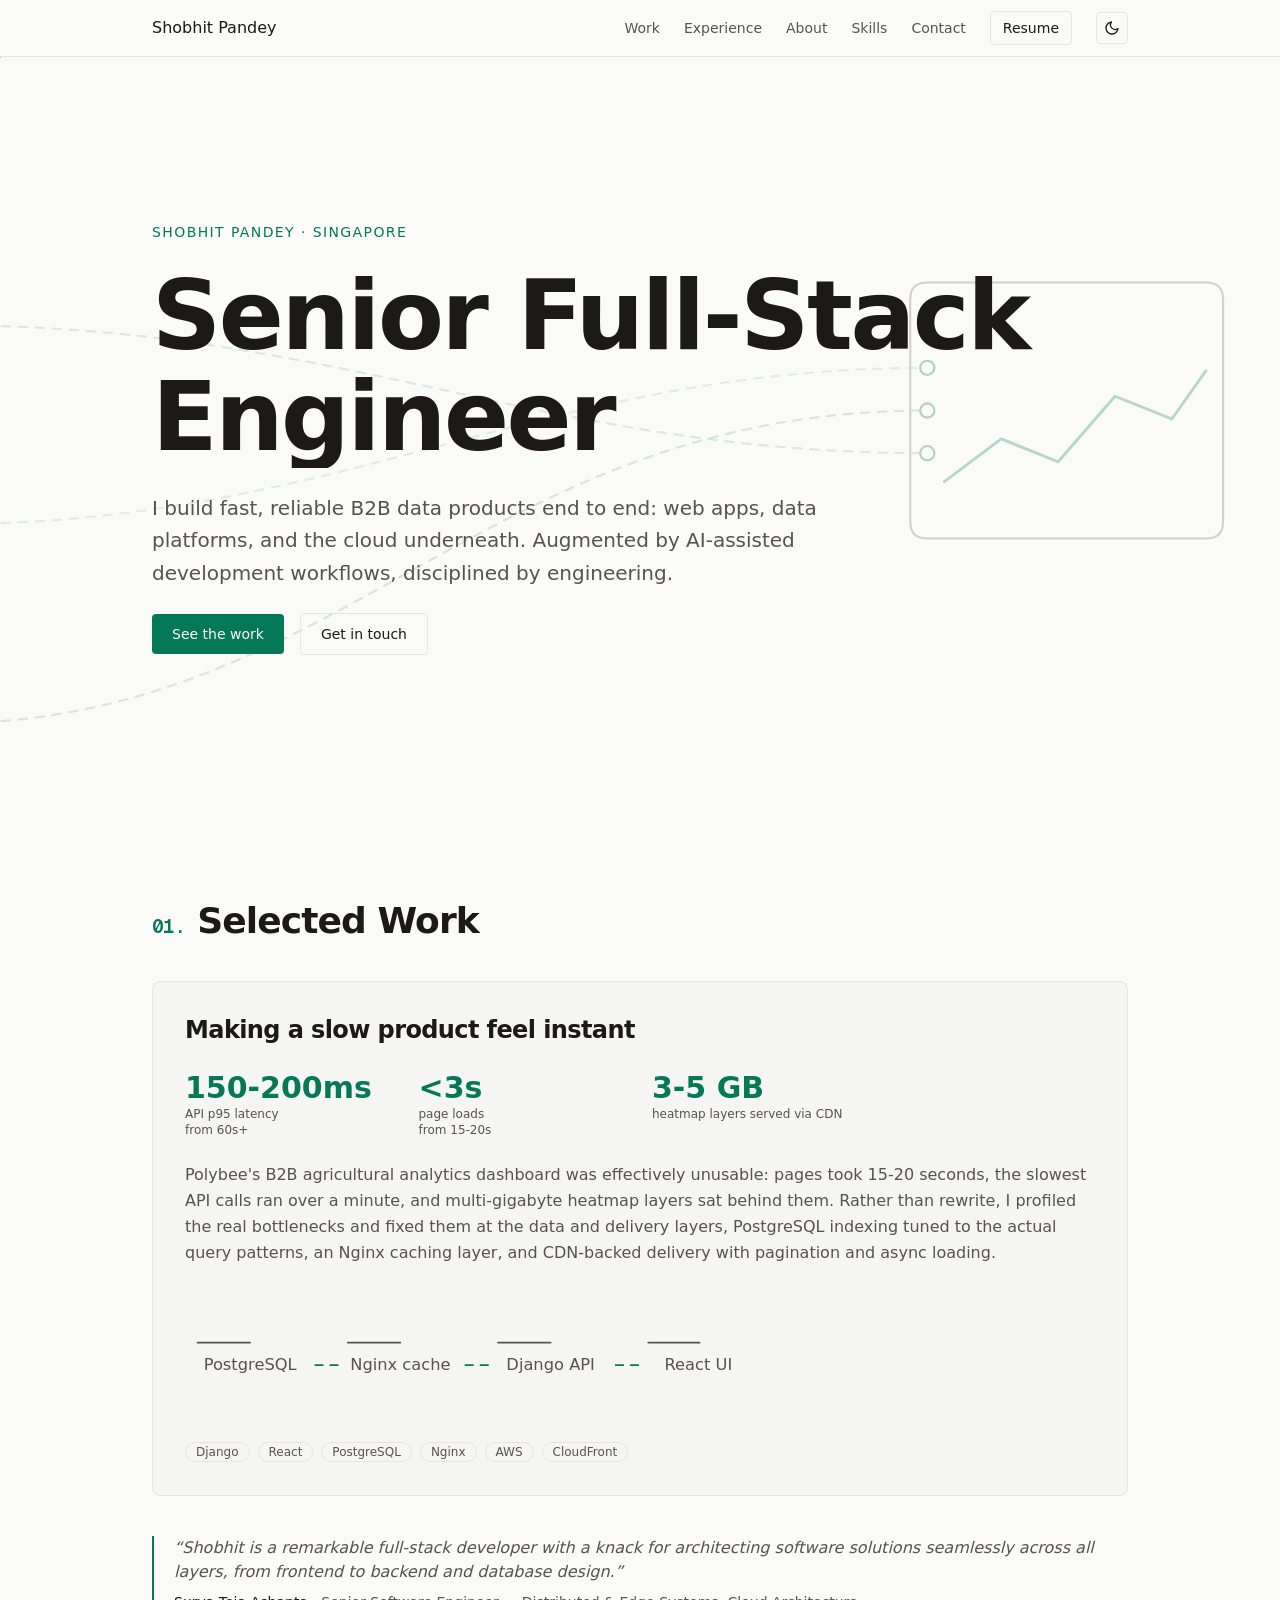
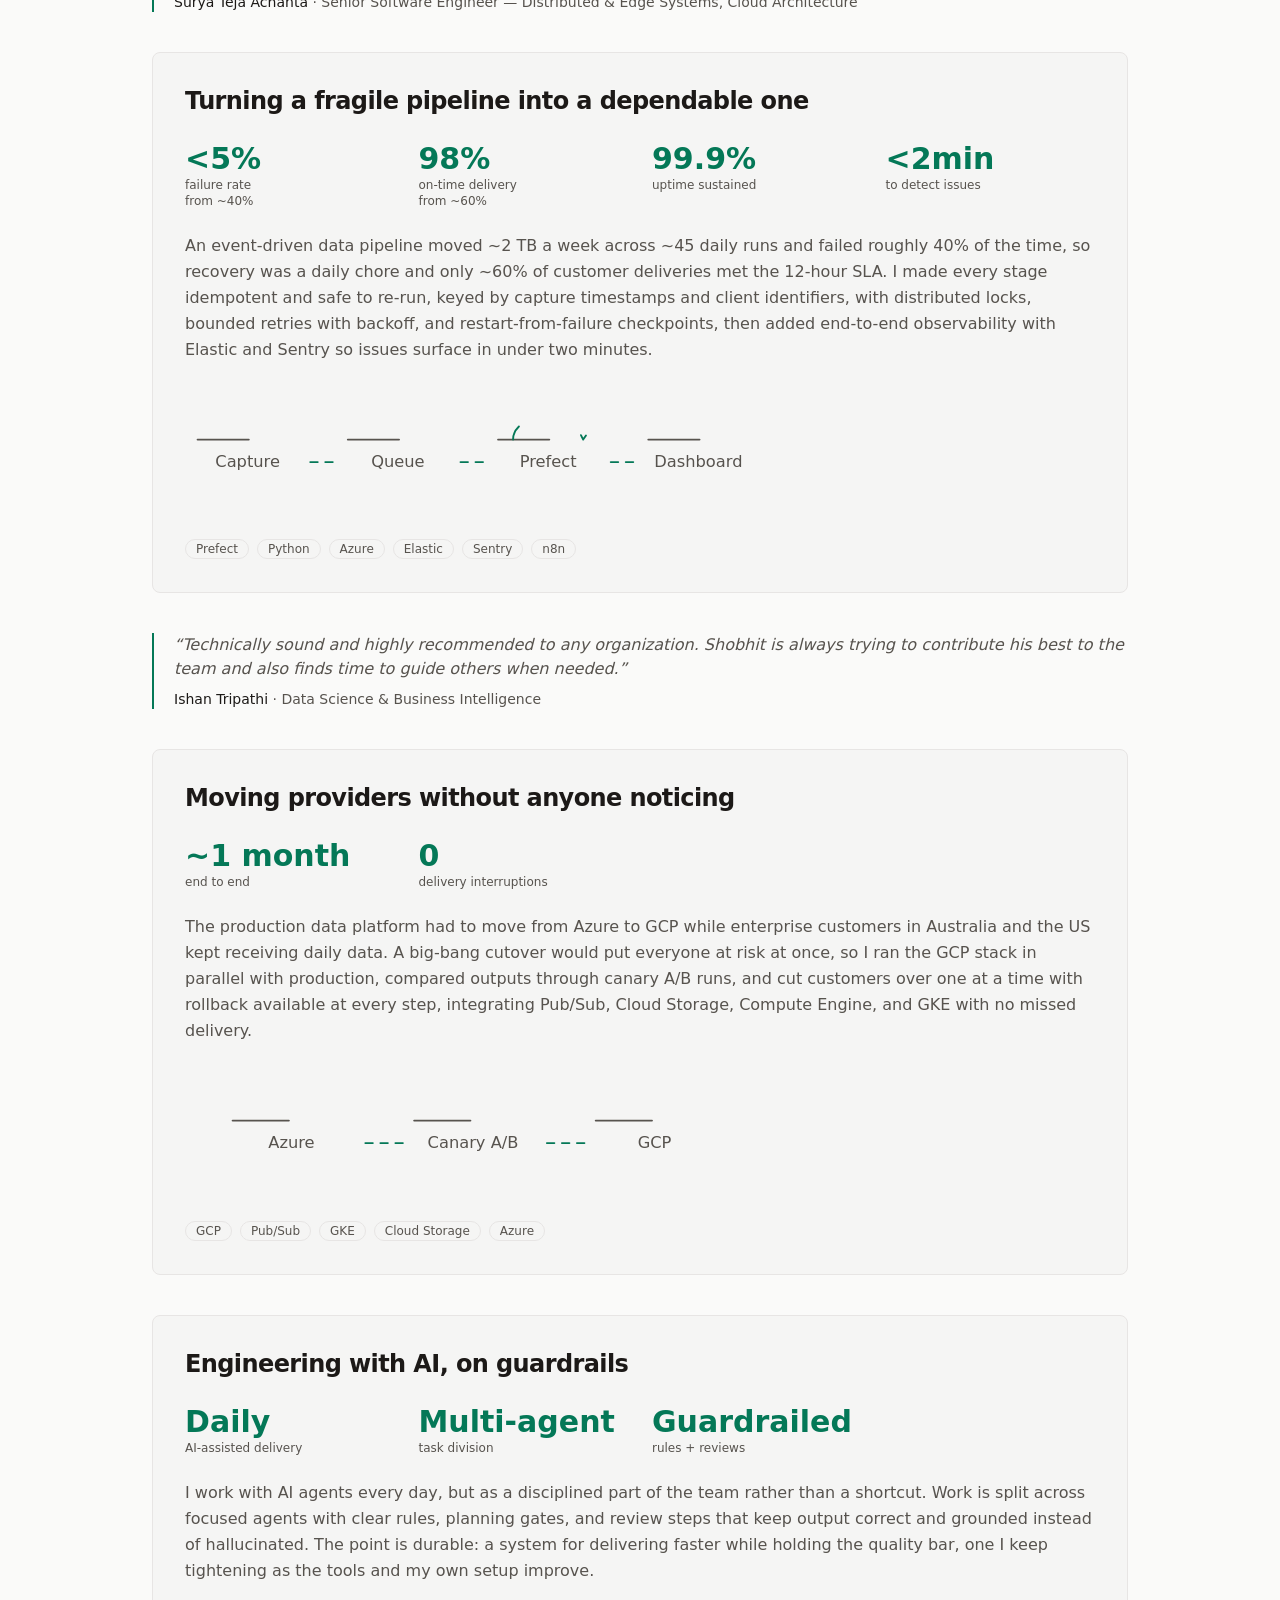
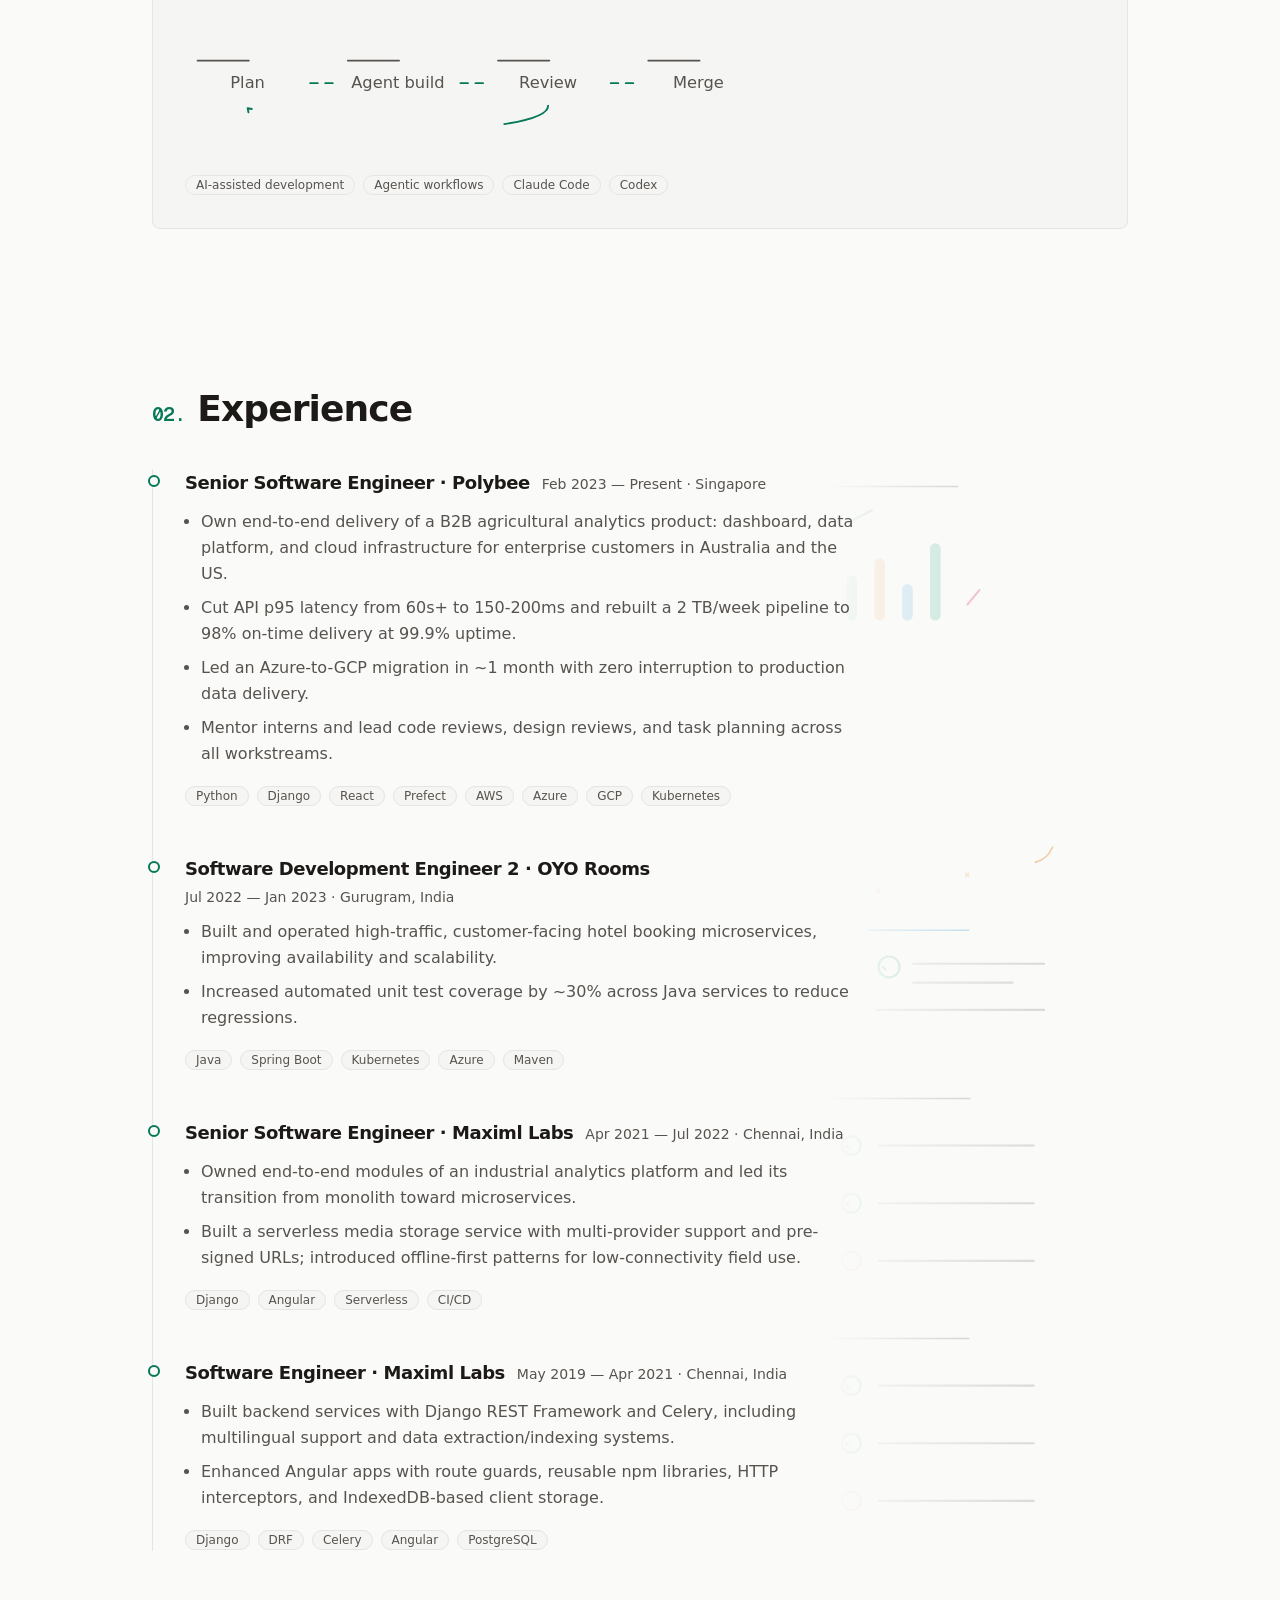
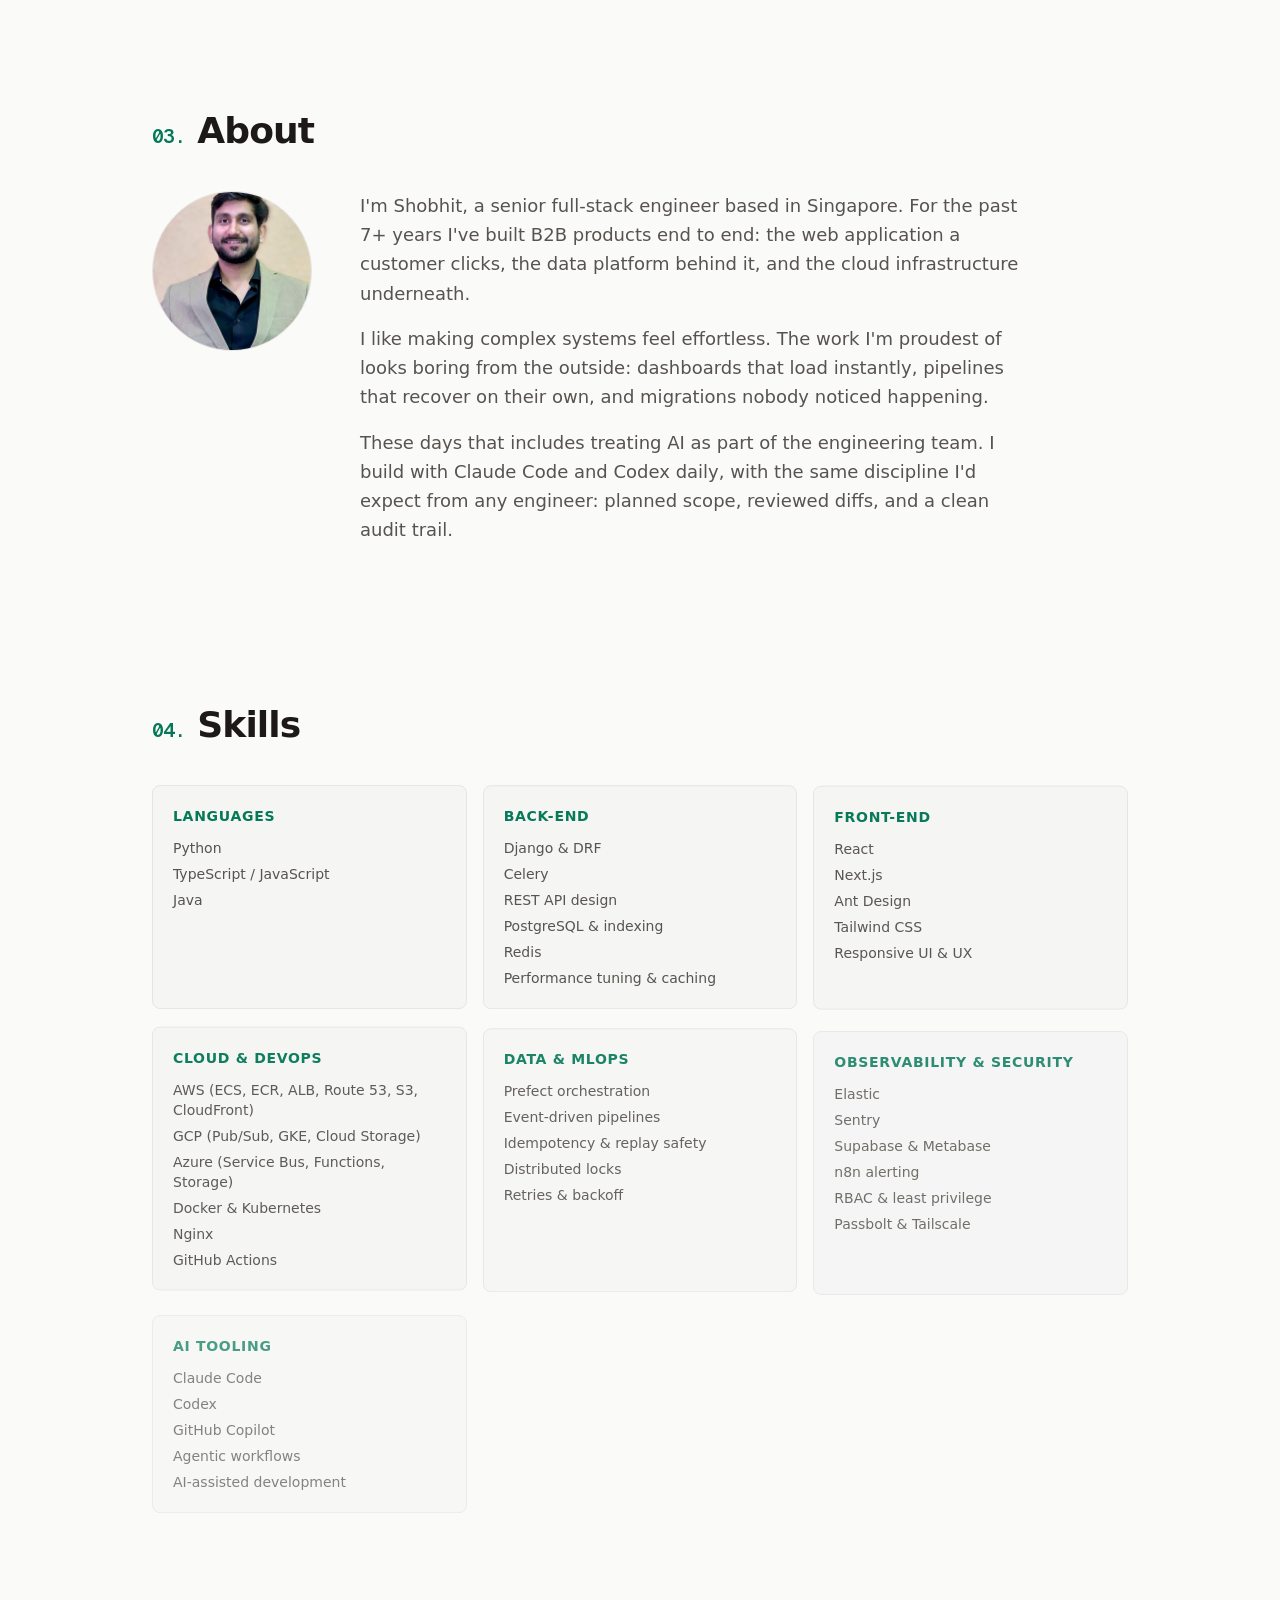
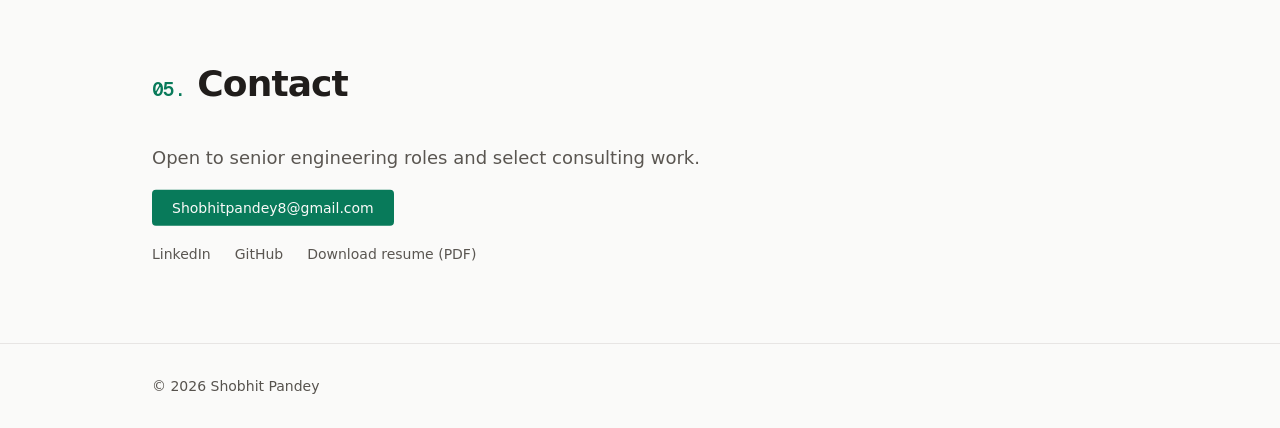
==== commit cc9bc668: "Deploy rollback: text-list skills, specific case studies" ====
--- a/index.html
+++ b/index.html
@@ -1 +1 @@
-<!DOCTYPE html><!--ng0VcsTu7_TIWNR2N47Yy--><html lang="en"><head><meta charSet="utf-8"/><meta name="viewport" content="width=device-width, initial-scale=1"/><link rel="preload" href="/_next/static/media/22a5144ee8d83bca-s.p.woff2" as="font" crossorigin="" type="font/woff2"/><link rel="preload" href="/_next/static/media/7d4881bb7e1bf84d-s.p.woff2" as="font" crossorigin="" type="font/woff2"/><link rel="stylesheet" href="/_next/static/css/118a146d8778ec11.css" data-precedence="next"/><link rel="preload" as="script" fetchPriority="low" href="/_next/static/chunks/webpack-b66e35ffe30362a3.js"/><script src="/_next/static/chunks/4bd1b696-c023c6e3521b1417.js" async=""></script><script src="/_next/static/chunks/255-eb4aecc3ff015961.js" async=""></script><script src="/_next/static/chunks/main-app-fe5140e8109803b8.js" async=""></script><script src="/_next/static/chunks/c15bf2b0-52e8419f34af26ab.js" async=""></script><script src="/_next/static/chunks/760-0060595bba339441.js" async=""></script><script src="/_next/static/chunks/app/layout-bf83659819a46627.js" async=""></script><script src="/_next/static/chunks/356-01a648e5cad1231c.js" async=""></script><script src="/_next/static/chunks/app/page-b1e809fbb3742c1d.js" async=""></script><meta name="next-size-adjust" content=""/><meta name="theme-color" media="(prefers-color-scheme: light)" content="#fafaf9"/><meta name="theme-color" media="(prefers-color-scheme: dark)" content="#0c0a09"/><title>Shobhit Pandey — Senior Full-Stack Engineer</title><meta name="description" content="Senior Full-Stack Engineer in Singapore building fast, reliable B2B data products end to end. AI-augmented development workflows."/><meta name="robots" content="index, follow"/><link rel="canonical" href="https://shobhit-pandey.github.io"/><meta property="og:title" content="Shobhit Pandey — Senior Full-Stack Engineer"/><meta property="og:description" content="Senior Full-Stack Engineer in Singapore building fast, reliable B2B data products end to end. AI-augmented development workflows."/><meta property="og:url" content="https://shobhit-pandey.github.io"/><meta property="og:site_name" content="Shobhit Pandey"/><meta property="og:locale" content="en_US"/><meta property="og:image:alt" content="Shobhit Pandey — Senior Full-Stack Engineer"/><meta property="og:image:type" content="image/png"/><meta property="og:image" content="https://shobhit-pandey.github.io/opengraph-image?8a0211ddf92d6e6d"/><meta property="og:image:width" content="1200"/><meta property="og:image:height" content="630"/><meta property="og:type" content="website"/><meta name="twitter:card" content="summary_large_image"/><meta name="twitter:title" content="Shobhit Pandey — Senior Full-Stack Engineer"/><meta name="twitter:description" content="Senior Full-Stack Engineer in Singapore building fast, reliable B2B data products end to end. AI-augmented development workflows."/><meta name="twitter:image:alt" content="Shobhit Pandey — Senior Full-Stack Engineer"/><meta name="twitter:image:type" content="image/png"/><meta name="twitter:image" content="https://shobhit-pandey.github.io/opengraph-image?8a0211ddf92d6e6d"/><meta name="twitter:image:width" content="1200"/><meta name="twitter:image:height" content="630"/><link rel="icon" href="/icon.svg?782fbf44f29c7cb6" type="image/svg+xml" sizes="any"/><script src="/_next/static/chunks/polyfills-42372ed130431b0a.js" noModule=""></script></head><body class="__variable_246ccd __variable_c29908 antialiased"><div hidden=""><!--$--><!--/$--></div><script type="application/ld+json">{"@context":"https://schema.org","@type":"Person","name":"Shobhit Pandey","jobTitle":"Senior Full-Stack Engineer","email":"Shobhitpandey8@gmail.com","url":"https://shobhit-pandey.github.io","sameAs":["https://www.linkedin.com/in/shobhit-pandey/","https://github.com/Shobhit-pandey"],"address":{"@type":"PostalAddress","addressLocality":"Singapore"}}</script><script>((a,b,c,d,e,f,g,h)=>{let i=document.documentElement,j=["light","dark"];function k(b){var c;(Array.isArray(a)?a:[a]).forEach(a=>{let c="class"===a,d=c&&f?e.map(a=>f[a]||a):e;c?(i.classList.remove(...d),i.classList.add(f&&f[b]?f[b]:b)):i.setAttribute(a,b)}),c=b,h&&j.includes(c)&&(i.style.colorScheme=c)}if(d)k(d);else try{let a=localStorage.getItem(b)||c,d=g&&"system"===a?window.matchMedia("(prefers-color-scheme: dark)").matches?"dark":"light":a;k(d)}catch(a){}})("class","theme","system",null,["light","dark"],null,true,true)</script><div aria-hidden="true" class="pointer-events-none fixed inset-0 z-30"></div><div aria-hidden="true" class="fixed inset-x-0 top-14 z-39 h-0.5 origin-left scale-x-0 bg-accent"></div><a href="#main" class="sr-only focus:not-sr-only focus:absolute focus:left-4 focus:top-4 focus:z-50 focus:rounded focus:bg-surface focus:px-4 focus:py-2">Skip to content</a><header class="fixed inset-x-0 top-0 z-40 border-b border-border bg-background/80 backdrop-blur"><nav aria-label="Main" class="mx-auto flex h-14 max-w-5xl items-center justify-between px-4 sm:px-6"><a href="#main" class="font-medium">Shobhit Pandey</a><div class="flex items-center gap-4 sm:gap-6"><ul class="hidden items-center gap-6 text-sm text-muted sm:flex"><li><a href="#work" class="link-underline pb-0.5 hover:text-foreground">Work</a></li><li><a href="#experience" class="link-underline pb-0.5 hover:text-foreground">Experience</a></li><li><a href="#about" class="link-underline pb-0.5 hover:text-foreground">About</a></li><li><a href="#skills" class="link-underline pb-0.5 hover:text-foreground">Skills</a></li><li><a href="#contact" class="link-underline pb-0.5 hover:text-foreground">Contact</a></li></ul><a href="/resume.pdf" class="rounded border border-border px-3 py-1.5 text-sm hover:border-accent hover:text-accent">Resume</a><span class="inline-block size-8" aria-hidden="true"></span></div></nav></header><main id="main"><section id="hero" class="relative isolate pt-14"><div aria-hidden="true" class="pointer-events-none absolute inset-0 -z-10 hidden opacity-30 md:block"><svg viewBox="0 0 900 600" preserveAspectRatio="xMaxYMid slice" class="h-full w-full" fill="none" stroke-linecap="round" stroke-linejoin="round"><g stroke="var(--accent)" stroke-width="1.5" stroke-dasharray="6 6"><path data-flow="true" d="M-40 520 C240 520 340 300 652 300" opacity="0.5"></path><path data-flow="true" d="M-40 380 C240 380 380 270 652 270" opacity="0.35"></path><path data-flow="true" d="M-40 240 C240 240 380 330 652 330" opacity="0.45"></path></g><path data-draw="true" d="M652 210 H848 Q860 210 860 222 V378 Q860 390 848 390 H652 Q640 390 640 378 V222 Q640 210 652 210 Z" stroke="var(--muted)" stroke-width="1.5" opacity="0.8"></path><g stroke="var(--accent)" stroke-width="1.5"><circle cx="652" cy="270" r="5" fill="var(--background)"></circle><circle cx="652" cy="300" r="5" fill="var(--background)"></circle><circle cx="652" cy="330" r="5" fill="var(--background)"></circle></g><path data-draw="true" d="M664 350 L704 320 L744 336 L784 290 L824 306 L848 272" stroke="var(--accent)" stroke-width="2" opacity="0.9"></path></svg></div><div class="mx-auto flex min-h-[85svh] max-w-5xl flex-col justify-center gap-6 px-4 py-16 sm:px-6 sm:py-24"><div><p class="text-sm font-medium uppercase tracking-widest text-accent">Shobhit Pandey<!-- --> · <!-- -->Singapore</p></div><div><h1 class="max-w-4xl text-5xl font-semibold leading-[1.05] tracking-tight sm:text-7xl md:text-8xl">Senior Full-Stack Engineer</h1></div><div class="flex flex-col gap-6"><p class="max-w-2xl text-lg leading-relaxed text-muted sm:text-xl">I build fast, reliable B2B data products end to end: web apps, data platforms, and the cloud underneath. Augmented by AI-assisted development workflows, disciplined by engineering.</p><div class="flex flex-wrap items-center gap-4"><a href="#work" class="rounded px-5 py-2.5 text-sm bg-accent font-medium text-background hover:opacity-90">See the work</a><a href="#contact" class="rounded px-5 py-2.5 text-sm border border-border hover:border-accent hover:text-accent">Get in touch</a></div></div></div></section><section id="work" class="scroll-mt-16"><div class="mx-auto max-w-5xl px-4 py-20 sm:px-6"><div><h2 class="mb-10 text-3xl font-semibold tracking-tight sm:text-4xl"><span aria-hidden="true" class="mr-3 font-mono text-lg text-accent sm:text-xl">01<!-- -->.</span>Selected Work</h2></div><div class="group/work space-y-10"><div><div class="relative overflow-hidden rounded-lg border border-border bg-surface transition duration-300 group-has-[article:hover]/work:opacity-60 hover:-translate-y-1 hover:border-accent/50 hover:opacity-100!"><div aria-hidden="true" class="pointer-events-none absolute inset-0 transition-opacity duration-300" style="opacity:var(--glow, 0);background:radial-gradient(320px at var(--mx, 50%) var(--my, 50%), color-mix(in srgb, var(--accent) var(--glow-strength), transparent), transparent 75%)"></div><article class="p-6 sm:p-8"><h3 class="text-xl font-semibold tracking-tight sm:text-2xl">Making a slow product feel instant</h3><dl class="my-6 grid grid-cols-2 gap-6 sm:grid-cols-4"><div class="flex flex-col"><dt class="order-last text-xs text-muted">API p95 latency<span class="block">from 60s+</span></dt><dd class="text-2xl font-semibold text-accent sm:text-3xl"><span class="tabular-nums">150-200ms</span></dd></div><div class="flex flex-col"><dt class="order-last text-xs text-muted">page loads<span class="block">from 15-20s</span></dt><dd class="text-2xl font-semibold text-accent sm:text-3xl"><span class="tabular-nums">&lt;3s</span></dd></div><div class="flex flex-col"><dt class="order-last text-xs text-muted">data served via CDN</dt><dd class="text-2xl font-semibold text-accent sm:text-3xl"><span class="tabular-nums">3-5 GB</span></dd></div></dl><p class="text-sm leading-relaxed text-muted sm:text-base">Inherited an enterprise analytics product that was too slow to trust, with pages taking 15-20 seconds and the heaviest requests running over a minute. Instead of a rewrite, I measured where the time actually went and fixed it at the data and delivery layers, the kind of profiling-first performance work that carries across any stack.</p><div aria-hidden="true" class="mt-6 hidden sm:block"><svg viewBox="0 0 460 100" width="460" height="100" class="h-auto w-full max-w-xl" fill="none" stroke-linecap="round" stroke-linejoin="round"><path data-draw="true" d="M10 42 H94 Q102 42 102 50 V70 Q102 78 94 78 H10 Q2 78 2 70 V50 Q2 42 10 42 Z" stroke="var(--muted)" stroke-width="1.5"></path><text x="52" y="64" text-anchor="middle" fill="var(--muted)" font-size="13">PostgreSQL</text><path data-flow="true" d="M102 60 H122" stroke="var(--accent)" stroke-width="1.5" stroke-dasharray="6 6"></path><path data-draw="true" d="M130 42 H214 Q222 42 222 50 V70 Q222 78 214 78 H130 Q122 78 122 70 V50 Q122 42 130 42 Z" stroke="var(--muted)" stroke-width="1.5"></path><text x="172" y="64" text-anchor="middle" fill="var(--muted)" font-size="13">Nginx cache</text><path data-flow="true" d="M222 60 H242" stroke="var(--accent)" stroke-width="1.5" stroke-dasharray="6 6"></path><path data-draw="true" d="M250 42 H334 Q342 42 342 50 V70 Q342 78 334 78 H250 Q242 78 242 70 V50 Q242 42 250 42 Z" stroke="var(--muted)" stroke-width="1.5"></path><text x="292" y="64" text-anchor="middle" fill="var(--muted)" font-size="13">Django API</text><path data-flow="true" d="M342 60 H362" stroke="var(--accent)" stroke-width="1.5" stroke-dasharray="6 6"></path><path data-draw="true" d="M370 42 H450 Q458 42 458 50 V70 Q458 78 450 78 H370 Q362 78 362 70 V50 Q362 42 370 42 Z" stroke="var(--muted)" stroke-width="1.5"></path><text x="410" y="64" text-anchor="middle" fill="var(--muted)" font-size="13">React UI</text></svg></div><ul class="mt-6 flex flex-wrap gap-2"><li><span class="rounded-full border border-border bg-surface px-2.5 py-0.5 text-xs text-muted">Profiling</span></li><li><span class="rounded-full border border-border bg-surface px-2.5 py-0.5 text-xs text-muted">Caching</span></li><li><span class="rounded-full border border-border bg-surface px-2.5 py-0.5 text-xs text-muted">Database tuning</span></li><li><span class="rounded-full border border-border bg-surface px-2.5 py-0.5 text-xs text-muted">CDN delivery</span></li></ul></article></div></div><div><figure class="border-l-2 border-accent pl-5"><blockquote class="text-base italic text-muted">“<!-- -->Shobhit is a remarkable full-stack developer with a knack for architecting software solutions seamlessly across all layers, from frontend to backend and database design.<!-- -->”</blockquote><figcaption class="mt-2 text-sm"><span class="font-medium">Surya Teja Achanta</span><span class="text-muted"> · <!-- -->Senior Software Engineer — Distributed &amp; Edge Systems, Cloud Architecture</span></figcaption></figure></div><div><div class="relative overflow-hidden rounded-lg border border-border bg-surface transition duration-300 group-has-[article:hover]/work:opacity-60 hover:-translate-y-1 hover:border-accent/50 hover:opacity-100!"><div aria-hidden="true" class="pointer-events-none absolute inset-0 transition-opacity duration-300" style="opacity:var(--glow, 0);background:radial-gradient(320px at var(--mx, 50%) var(--my, 50%), color-mix(in srgb, var(--accent) var(--glow-strength), transparent), transparent 75%)"></div><article class="p-6 sm:p-8"><h3 class="text-xl font-semibold tracking-tight sm:text-2xl">Turning a fragile pipeline into a dependable one</h3><dl class="my-6 grid grid-cols-2 gap-6 sm:grid-cols-4"><div class="flex flex-col"><dt class="order-last text-xs text-muted">failure rate<span class="block">from ~40%</span></dt><dd class="text-2xl font-semibold text-accent sm:text-3xl"><span class="tabular-nums">&lt;5%</span></dd></div><div class="flex flex-col"><dt class="order-last text-xs text-muted">on-time delivery<span class="block">from ~60%</span></dt><dd class="text-2xl font-semibold text-accent sm:text-3xl"><span class="tabular-nums">98%</span></dd></div><div class="flex flex-col"><dt class="order-last text-xs text-muted">uptime sustained</dt><dd class="text-2xl font-semibold text-accent sm:text-3xl"><span class="tabular-nums">99.9%</span></dd></div><div class="flex flex-col"><dt class="order-last text-xs text-muted">to detect issues</dt><dd class="text-2xl font-semibold text-accent sm:text-3xl"><span class="tabular-nums">&lt;2min</span></dd></div></dl><p class="text-sm leading-relaxed text-muted sm:text-base">A core data pipeline failed often enough that recovery was a daily chore and deadlines slipped. The shift that mattered was reframing the goal from &#x27;prevent every failure&#x27; to &#x27;make every step safe to retry&#x27;, then backing it with observability so issues surface in seconds. It is the reliability playbook I bring to any system that has to run unattended.</p><div aria-hidden="true" class="mt-6 hidden sm:block"><svg viewBox="0 0 460 100" width="460" height="100" class="h-auto w-full max-w-xl" fill="none" stroke-linecap="round" stroke-linejoin="round"><path data-draw="true" d="M10 42 H90 Q98 42 98 50 V70 Q98 78 90 78 H10 Q2 78 2 70 V50 Q2 42 10 42 Z" stroke="var(--muted)" stroke-width="1.5"></path><text x="50" y="64" text-anchor="middle" fill="var(--muted)" font-size="13">Capture</text><path data-flow="true" d="M98 60 H122" stroke="var(--accent)" stroke-width="1.5" stroke-dasharray="6 6"></path><path data-draw="true" d="M130 42 H210 Q218 42 218 50 V70 Q218 78 210 78 H130 Q122 78 122 70 V50 Q122 42 130 42 Z" stroke="var(--muted)" stroke-width="1.5"></path><text x="170" y="64" text-anchor="middle" fill="var(--muted)" font-size="13">Queue</text><path data-flow="true" d="M218 60 H242" stroke="var(--accent)" stroke-width="1.5" stroke-dasharray="6 6"></path><path data-draw="true" d="M250 42 H330 Q338 42 338 50 V70 Q338 78 330 78 H250 Q242 78 242 70 V50 Q242 42 250 42 Z" stroke="var(--muted)" stroke-width="1.5"></path><text x="290" y="64" text-anchor="middle" fill="var(--muted)" font-size="13">Prefect</text><path data-flow="true" d="M338 60 H362" stroke="var(--accent)" stroke-width="1.5" stroke-dasharray="6 6"></path><path data-draw="true" d="M370 42 H450 Q458 42 458 50 V70 Q458 78 450 78 H370 Q362 78 362 70 V50 Q362 42 370 42 Z" stroke="var(--muted)" stroke-width="1.5"></path><text x="410" y="64" text-anchor="middle" fill="var(--muted)" font-size="13">Dashboard</text><path data-draw="true" d="M262 42 C262 18 318 18 318 42" stroke="var(--accent)" stroke-width="1.5"></path><path data-draw="true" d="M318 42 L313 32 M318 42 L324 33" stroke="var(--accent)" stroke-width="1.5"></path></svg></div><ul class="mt-6 flex flex-wrap gap-2"><li><span class="rounded-full border border-border bg-surface px-2.5 py-0.5 text-xs text-muted">Idempotency</span></li><li><span class="rounded-full border border-border bg-surface px-2.5 py-0.5 text-xs text-muted">Retries &amp; backoff</span></li><li><span class="rounded-full border border-border bg-surface px-2.5 py-0.5 text-xs text-muted">Observability</span></li><li><span class="rounded-full border border-border bg-surface px-2.5 py-0.5 text-xs text-muted">Alerting</span></li></ul></article></div></div><div><figure class="border-l-2 border-accent pl-5"><blockquote class="text-base italic text-muted">“<!-- -->Technically sound and highly recommended to any organization. Shobhit is always trying to contribute his best to the team and also finds time to guide others when needed.<!-- -->”</blockquote><figcaption class="mt-2 text-sm"><span class="font-medium">Ishan Tripathi</span><span class="text-muted"> · <!-- -->Data Science &amp; Business Intelligence</span></figcaption></figure></div><div><div class="relative overflow-hidden rounded-lg border border-border bg-surface transition duration-300 group-has-[article:hover]/work:opacity-60 hover:-translate-y-1 hover:border-accent/50 hover:opacity-100!"><div aria-hidden="true" class="pointer-events-none absolute inset-0 transition-opacity duration-300" style="opacity:var(--glow, 0);background:radial-gradient(320px at var(--mx, 50%) var(--my, 50%), color-mix(in srgb, var(--accent) var(--glow-strength), transparent), transparent 75%)"></div><article class="p-6 sm:p-8"><h3 class="text-xl font-semibold tracking-tight sm:text-2xl">Moving providers without anyone noticing</h3><dl class="my-6 grid grid-cols-2 gap-6 sm:grid-cols-4"><div class="flex flex-col"><dt class="order-last text-xs text-muted">end to end</dt><dd class="text-2xl font-semibold text-accent sm:text-3xl"><span class="tabular-nums">~1 month</span></dd></div><div class="flex flex-col"><dt class="order-last text-xs text-muted">delivery interruptions</dt><dd class="text-2xl font-semibold text-accent sm:text-3xl"><span class="tabular-nums">0</span></dd></div></dl><p class="text-sm leading-relaxed text-muted sm:text-base">A production platform had to change cloud providers while customers kept depending on it every day. The approach was risk-first: run both stacks side by side, prove they produced identical results, and move traffic over gradually so there was never a single moment when everything could break. Migrations succeed or fail on that discipline, not on the specific clouds involved.</p><div aria-hidden="true" class="mt-6 hidden sm:block"><svg viewBox="0 0 460 100" width="460" height="100" class="h-auto w-full max-w-xl" fill="none" stroke-linecap="round" stroke-linejoin="round"><path data-draw="true" d="M38 42 H132 Q140 42 140 50 V70 Q140 78 132 78 H38 Q30 78 30 70 V50 Q30 42 38 42 Z" stroke="var(--muted)" stroke-width="1.5"></path><text x="85" y="64" text-anchor="middle" fill="var(--muted)" font-size="13">Azure</text><path data-flow="true" d="M140 60 H175" stroke="var(--accent)" stroke-width="1.5" stroke-dasharray="6 6"></path><path data-draw="true" d="M183 42 H277 Q285 42 285 50 V70 Q285 78 277 78 H183 Q175 78 175 70 V50 Q175 42 183 42 Z" stroke="var(--muted)" stroke-width="1.5"></path><text x="230" y="64" text-anchor="middle" fill="var(--muted)" font-size="13">Canary A/B</text><path data-flow="true" d="M285 60 H320" stroke="var(--accent)" stroke-width="1.5" stroke-dasharray="6 6"></path><path data-draw="true" d="M328 42 H422 Q430 42 430 50 V70 Q430 78 422 78 H328 Q320 78 320 70 V50 Q320 42 328 42 Z" stroke="var(--muted)" stroke-width="1.5"></path><text x="375" y="64" text-anchor="middle" fill="var(--muted)" font-size="13">GCP</text></svg></div><ul class="mt-6 flex flex-wrap gap-2"><li><span class="rounded-full border border-border bg-surface px-2.5 py-0.5 text-xs text-muted">Canary releases</span></li><li><span class="rounded-full border border-border bg-surface px-2.5 py-0.5 text-xs text-muted">Parallel-run validation</span></li><li><span class="rounded-full border border-border bg-surface px-2.5 py-0.5 text-xs text-muted">Gradual cutover</span></li></ul></article></div></div><div><div class="relative overflow-hidden rounded-lg border border-border bg-surface transition duration-300 group-has-[article:hover]/work:opacity-60 hover:-translate-y-1 hover:border-accent/50 hover:opacity-100!"><div aria-hidden="true" class="pointer-events-none absolute inset-0 transition-opacity duration-300" style="opacity:var(--glow, 0);background:radial-gradient(320px at var(--mx, 50%) var(--my, 50%), color-mix(in srgb, var(--accent) var(--glow-strength), transparent), transparent 75%)"></div><article class="p-6 sm:p-8"><h3 class="text-xl font-semibold tracking-tight sm:text-2xl">Engineering with AI, on guardrails</h3><dl class="my-6 grid grid-cols-2 gap-6 sm:grid-cols-4"><div class="flex flex-col"><dt class="order-last text-xs text-muted">AI-assisted delivery</dt><dd class="text-2xl font-semibold text-accent sm:text-3xl"><span class="tabular-nums">Daily</span></dd></div><div class="flex flex-col"><dt class="order-last text-xs text-muted">task division</dt><dd class="text-2xl font-semibold text-accent sm:text-3xl"><span class="tabular-nums">Multi-agent</span></dd></div><div class="flex flex-col"><dt class="order-last text-xs text-muted">rules + reviews</dt><dd class="text-2xl font-semibold text-accent sm:text-3xl"><span class="tabular-nums">Guardrailed</span></dd></div></dl><p class="text-sm leading-relaxed text-muted sm:text-base">I work with AI agents every day, but as a disciplined part of the team rather than a shortcut. Work is split across focused agents with clear rules, planning gates, and review steps that keep output correct and grounded instead of hallucinated. The point is durable: a system for delivering faster while holding the quality bar, one I keep tightening as the tools and my own setup improve.</p><div aria-hidden="true" class="mt-6 hidden sm:block"><svg viewBox="0 0 460 112" width="460" height="112" class="h-auto w-full max-w-xl" fill="none" stroke-linecap="round" stroke-linejoin="round"><path data-draw="true" d="M10 42 H90 Q98 42 98 50 V70 Q98 78 90 78 H10 Q2 78 2 70 V50 Q2 42 10 42 Z" stroke="var(--muted)" stroke-width="1.5"></path><text x="50" y="64" text-anchor="middle" fill="var(--muted)" font-size="13">Plan</text><path data-flow="true" d="M98 60 H122" stroke="var(--accent)" stroke-width="1.5" stroke-dasharray="6 6"></path><path data-draw="true" d="M130 42 H210 Q218 42 218 50 V70 Q218 78 210 78 H130 Q122 78 122 70 V50 Q122 42 130 42 Z" stroke="var(--muted)" stroke-width="1.5"></path><text x="170" y="64" text-anchor="middle" fill="var(--muted)" font-size="13">Agent build</text><path data-flow="true" d="M218 60 H242" stroke="var(--accent)" stroke-width="1.5" stroke-dasharray="6 6"></path><path data-draw="true" d="M250 42 H330 Q338 42 338 50 V70 Q338 78 330 78 H250 Q242 78 242 70 V50 Q242 42 250 42 Z" stroke="var(--muted)" stroke-width="1.5"></path><text x="290" y="64" text-anchor="middle" fill="var(--muted)" font-size="13">Review</text><path data-flow="true" d="M338 60 H362" stroke="var(--accent)" stroke-width="1.5" stroke-dasharray="6 6"></path><path data-draw="true" d="M370 42 H450 Q458 42 458 50 V70 Q458 78 450 78 H370 Q362 78 362 70 V50 Q362 42 370 42 Z" stroke="var(--muted)" stroke-width="1.5"></path><text x="410" y="64" text-anchor="middle" fill="var(--muted)" font-size="13">Merge</text><path data-draw="true" d="M290 78 C290 104 70 104 50 80" stroke="var(--accent)" stroke-width="1.5"></path><path data-draw="true" d="M50 80 L52 90 M50 80 L60 82" stroke="var(--accent)" stroke-width="1.5"></path></svg></div><ul class="mt-6 flex flex-wrap gap-2"><li><span class="rounded-full border border-border bg-surface px-2.5 py-0.5 text-xs text-muted">AI-assisted development</span></li><li><span class="rounded-full border border-border bg-surface px-2.5 py-0.5 text-xs text-muted">Agentic workflows</span></li><li><span class="rounded-full border border-border bg-surface px-2.5 py-0.5 text-xs text-muted">Claude Code</span></li><li><span class="rounded-full border border-border bg-surface px-2.5 py-0.5 text-xs text-muted">Codex</span></li></ul></article></div></div></div></div></section><section id="experience" class="scroll-mt-16"><div class="mx-auto max-w-5xl px-4 py-20 sm:px-6"><div><h2 class="mb-10 text-3xl font-semibold tracking-tight sm:text-4xl"><span aria-hidden="true" class="mr-3 font-mono text-lg text-accent sm:text-xl">02<!-- -->.</span>Experience</h2></div><ol class="space-y-12 border-l border-border pl-6 sm:pl-8"><li class="relative isolate"><span aria-hidden="true" class="absolute -left-[29px] top-1.5 size-3 rounded-full border-2 border-accent bg-background sm:-left-[37px]"></span><div aria-hidden="true" class="pointer-events-none absolute -inset-y-6 inset-x-0 -z-20 hidden opacity-55 sm:block"><svg viewBox="0 0 900 360" preserveAspectRatio="xMidYMid slice" class="h-full w-full" fill="none" stroke-linecap="round" stroke-linejoin="round"><defs><g id="plant_S_1_" stroke="var(--scene-green)" stroke-width="2"><path d="M0 0 V-16"></path><path d="M0 -8 Q-7 -14 -13 -10"></path><path d="M0 -10 Q7 -16 13 -12"></path></g></defs><g data-drift="-4" stroke="var(--scene-amber)" stroke-width="1.5" opacity="0.8"><circle cx="80" cy="70" r="22"></circle><path data-draw="true" d="M80 34 V22 M80 106 V118 M44 70 H32 M116 70 H128 M55 45 L46 36 M105 45 L114 36 M55 95 L46 104 M105 95 L114 104"></path></g><g data-drift="-10"><g stroke="var(--scene-sky)" stroke-width="2" opacity="0.9"><path data-draw="true" d="M180 130 H230"></path><path data-draw="true" d="M186 130 V120 M224 130 V120"></path><path data-draw="true" d="M174 118 Q186 110 198 118 M212 118 Q224 110 236 118"></path></g><path data-flow="true" d="M205 136 L185 268 M205 136 L237 264" stroke="var(--scene-sky)" stroke-width="1.5" stroke-dasharray="6 6" opacity="0.45"></path></g><g data-drift="8" stroke-width="1.5"><path d="M20 320 Q160 300 300 318" stroke="var(--muted)" opacity="0.7"></path><path d="M60 290 Q180 274 300 287" stroke="var(--muted)" opacity="0.7"></path><g opacity="0.9"><use href="#plant_S_1_" x="70" y="316"></use><use href="#plant_S_1_" x="130" y="310"></use><use href="#plant_S_1_" x="190" y="307"></use><use href="#plant_S_1_" x="250" y="309"></use></g><g opacity="0.6"><use href="#plant_S_1_" x="100" y="286"></use><use href="#plant_S_1_" x="160" y="280"></use><use href="#plant_S_1_" x="220" y="282"></use></g></g><g stroke="var(--accent)" stroke-width="1.5"><path data-draw="true" d="M300 300 C360 300 360 110 460 110 H620" opacity="0.85"></path><path data-flow="true" d="M300 300 C360 300 360 110 460 110 H620" stroke-dasharray="6 6" opacity="0.5"></path><circle cx="300" cy="300" r="7" fill="var(--background)"></circle><circle cx="460" cy="110" r="7" fill="var(--background)"></circle><circle cx="530" cy="110" r="7" fill="var(--background)"></circle></g><g data-drift="-8"><path data-draw="true" d="M612 40 H828 Q840 40 840 52 V168 Q840 180 828 180 H612 Q600 180 600 168 V52 Q600 40 612 40 Z" stroke="var(--muted)" stroke-width="1.5" opacity="0.85"></path><g stroke-width="10" opacity="0.75"><path d="M632 160 V128" stroke="var(--scene-green)"></path><path d="M658 160 V112" stroke="var(--scene-amber)"></path><path d="M684 160 V136" stroke="var(--scene-sky)"></path><path d="M710 160 V98" stroke="var(--scene-green)"></path></g><path data-draw="true" d="M740 150 L765 120 L790 132 L815 100" stroke="var(--scene-rose)" stroke-width="2" opacity="0.9"></path><path data-draw="true" d="M620 78 L655 60 L690 73 L725 50 L760 62 L820 46" stroke="var(--accent)" stroke-width="2" opacity="0.9"></path></g></svg></div><div aria-hidden="true" class="pointer-events-none absolute -inset-y-6 inset-x-0 -z-10 hidden bg-[linear-gradient(to_right,var(--background)_0%,var(--background)_68%,transparent_100%)] sm:block"></div><div class="max-w-2xl"><div class="flex flex-wrap items-baseline gap-x-3 gap-y-1"><h3 class="text-lg font-semibold tracking-tight">Senior Software Engineer<!-- --> · <!-- -->Polybee</h3><p class="text-sm text-muted">Feb 2023<!-- --> — <!-- -->Present<!-- --> · <!-- -->Singapore</p></div><ul class="mt-3 list-disc space-y-2 pl-4 text-sm leading-relaxed text-muted sm:text-base"><li>Own end-to-end delivery of a B2B agricultural analytics product: dashboard, data platform, and cloud infrastructure for enterprise customers in Australia and the US.</li><li>Cut API p95 latency from 60s+ to 150-200ms and rebuilt a 2 TB/week pipeline to 98% on-time delivery at 99.9% uptime.</li><li>Led an Azure-to-GCP migration in ~1 month with zero interruption to production data delivery.</li><li>Mentor interns and lead code reviews, design reviews, and task planning across all workstreams.</li></ul><ul class="mt-4 flex flex-wrap gap-2"><li><span class="rounded-full border border-border bg-surface px-2.5 py-0.5 text-xs text-muted">Python</span></li><li><span class="rounded-full border border-border bg-surface px-2.5 py-0.5 text-xs text-muted">Django</span></li><li><span class="rounded-full border border-border bg-surface px-2.5 py-0.5 text-xs text-muted">React</span></li><li><span class="rounded-full border border-border bg-surface px-2.5 py-0.5 text-xs text-muted">Prefect</span></li><li><span class="rounded-full border border-border bg-surface px-2.5 py-0.5 text-xs text-muted">AWS</span></li><li><span class="rounded-full border border-border bg-surface px-2.5 py-0.5 text-xs text-muted">Azure</span></li><li><span class="rounded-full border border-border bg-surface px-2.5 py-0.5 text-xs text-muted">GCP</span></li><li><span class="rounded-full border border-border bg-surface px-2.5 py-0.5 text-xs text-muted">Kubernetes</span></li></ul></div></li><li class="relative isolate"><span aria-hidden="true" class="absolute -left-[29px] top-1.5 size-3 rounded-full border-2 border-accent bg-background sm:-left-[37px]"></span><div aria-hidden="true" class="pointer-events-none absolute -inset-y-6 inset-x-0 -z-20 hidden opacity-55 sm:block"><svg viewBox="0 0 900 360" preserveAspectRatio="xMidYMid slice" class="h-full w-full" fill="none" stroke-linecap="round" stroke-linejoin="round"><g data-drift="-4" stroke="var(--scene-amber)" stroke-width="1.5"><path data-draw="true" d="M828 70 A24 24 0 1 1 800 38 A30 30 0 0 0 828 70 Z" opacity="0.85"></path><g opacity="0.6"><path d="M700 50 l3 3 M703 50 l-3 3"></path><path d="M745 95 l3 3 M748 95 l-3 3"></path><path d="M660 110 l3 3 M663 110 l-3 3"></path></g></g><g data-drift="6" stroke-width="1.5"><path d="M0 320 H900" stroke="var(--muted)" opacity="0.6"></path><path data-draw="true" d="M60 320 V230 H140 V320 M170 320 V150 H260 V320 M290 320 V250 H360 V320 M390 320 V180 H480 V320 M510 320 V270 H580 V320" stroke="var(--muted)" opacity="0.85"></path><g stroke-dasharray="8 12" stroke="var(--scene-amber)" opacity="0.55"><path d="M180 180 H250"></path><path d="M180 210 H250"></path><path d="M180 240 H250"></path><path d="M400 210 H470"></path><path d="M400 240 H470"></path><path d="M70 250 H130"></path><path d="M520 285 H570"></path></g></g><g stroke-width="1.5"><path data-flow="true" d="M105 200 Q160 90 215 120 Q300 60 435 150 Q500 110 545 240" stroke="var(--scene-rose)" stroke-dasharray="6 6" opacity="0.65"></path><g stroke="var(--scene-rose)" stroke-width="2"><path d="M105 230 V204"></path><circle cx="105" cy="198" r="6" fill="var(--background)"></circle><path d="M215 150 V126"></path><circle cx="215" cy="120" r="6" fill="var(--background)"></circle><path d="M435 180 V156"></path><circle cx="435" cy="150" r="6" fill="var(--background)"></circle><path d="M545 270 V246"></path><circle cx="545" cy="240" r="6" fill="var(--background)"></circle></g></g><g data-drift="-8"><path data-draw="true" d="M652 150 H838 Q850 150 850 162 V238 Q850 250 838 250 H652 Q640 250 640 238 V162 Q640 150 652 150 Z" stroke="var(--scene-sky)" stroke-width="1.5" opacity="0.85"></path><circle cx="672" cy="185" r="10" stroke="var(--scene-green)" stroke-width="2" opacity="0.9"></circle><path data-draw="true" d="M666 185 L671 190 L679 179" stroke="var(--scene-green)" stroke-width="2" opacity="0.9"></path><g stroke="var(--muted)" stroke-width="2" opacity="0.5"><path d="M695 182 H820"></path><path d="M695 200 H790"></path><path d="M660 226 H820"></path></g></g></svg></div><div aria-hidden="true" class="pointer-events-none absolute -inset-y-6 inset-x-0 -z-10 hidden bg-[linear-gradient(to_right,var(--background)_0%,var(--background)_68%,transparent_100%)] sm:block"></div><div class="max-w-2xl"><div class="flex flex-wrap items-baseline gap-x-3 gap-y-1"><h3 class="text-lg font-semibold tracking-tight">Software Development Engineer 2<!-- --> · <!-- -->OYO Rooms</h3><p class="text-sm text-muted">Jul 2022<!-- --> — <!-- -->Jan 2023<!-- --> · <!-- -->Gurugram, India</p></div><ul class="mt-3 list-disc space-y-2 pl-4 text-sm leading-relaxed text-muted sm:text-base"><li>Built and operated high-traffic, customer-facing hotel booking microservices, improving availability and scalability.</li><li>Increased automated unit test coverage by ~30% across Java services to reduce regressions.</li></ul><ul class="mt-4 flex flex-wrap gap-2"><li><span class="rounded-full border border-border bg-surface px-2.5 py-0.5 text-xs text-muted">Java</span></li><li><span class="rounded-full border border-border bg-surface px-2.5 py-0.5 text-xs text-muted">Spring Boot</span></li><li><span class="rounded-full border border-border bg-surface px-2.5 py-0.5 text-xs text-muted">Kubernetes</span></li><li><span class="rounded-full border border-border bg-surface px-2.5 py-0.5 text-xs text-muted">Azure</span></li><li><span class="rounded-full border border-border bg-surface px-2.5 py-0.5 text-xs text-muted">Maven</span></li></ul></div></li><li class="relative isolate"><span aria-hidden="true" class="absolute -left-[29px] top-1.5 size-3 rounded-full border-2 border-accent bg-background sm:-left-[37px]"></span><div aria-hidden="true" class="pointer-events-none absolute -inset-y-6 inset-x-0 -z-20 hidden opacity-55 sm:block"><svg viewBox="0 0 900 360" preserveAspectRatio="xMidYMid slice" class="h-full w-full" fill="none" stroke-linecap="round" stroke-linejoin="round"><g data-drift="6" stroke-width="1.5"><path d="M0 320 H900" stroke="var(--muted)" opacity="0.6"></path><path data-draw="true" d="M70 320 V230 Q70 210 90 210 H120 Q140 210 140 230 V320 M180 320 V260 Q180 240 200 240 H230 Q250 240 250 260 V320" stroke="var(--scene-sky)" opacity="0.85"></path><path data-draw="true" d="M140 232 H330 V290 H600" stroke="var(--muted)" opacity="0.85"></path><circle cx="330" cy="232" r="6" fill="var(--background)" stroke="var(--muted)"></circle><circle cx="330" cy="290" r="6" fill="var(--background)" stroke="var(--muted)"></circle><g stroke="var(--muted)" opacity="0.45"><path d="M100 196 Q96 188 102 182"></path><path d="M112 192 Q108 184 114 178"></path><path d="M212 226 Q208 218 214 212"></path></g></g><path data-flow="true" d="M140 232 H330 V290 H600" stroke="var(--accent)" stroke-width="1.5" stroke-dasharray="6 6" opacity="0.55"></path><g data-drift="-4" stroke-width="1.5"><path data-draw="true" d="M395 160 A45 45 0 1 1 485 160" stroke="var(--scene-amber)" opacity="0.85"></path><path d="M395 160 H485" stroke="var(--scene-amber)" opacity="0.5"></path><path data-draw="true" d="M440 160 L468 128" stroke="var(--scene-rose)" stroke-width="2" opacity="0.9"></path><circle cx="440" cy="160" r="4" fill="var(--background)" stroke="var(--scene-rose)" stroke-width="2"></circle></g><g data-drift="-8"><path data-draw="true" d="M612 70 H828 Q840 70 840 82 V258 Q840 270 828 270 H612 Q600 270 600 258 V82 Q600 70 612 70 Z" stroke="var(--muted)" stroke-width="1.5" opacity="0.85"></path><g stroke-width="2" opacity="0.9"><circle cx="636" cy="115" r="9" stroke="var(--scene-green)"></circle><path data-draw="true" d="M631 115 L635 119 L642 110" stroke="var(--scene-green)"></path><circle cx="636" cy="170" r="9" stroke="var(--scene-green)"></circle><path data-draw="true" d="M631 170 L635 174 L642 165" stroke="var(--scene-green)"></path><circle cx="636" cy="225" r="9" stroke="var(--scene-amber)" opacity="0.7"></circle></g><g stroke="var(--muted)" stroke-width="2" opacity="0.5"><path d="M662 115 H810"></path><path d="M662 170 H810"></path><path d="M662 225 H810"></path></g></g></svg></div><div aria-hidden="true" class="pointer-events-none absolute -inset-y-6 inset-x-0 -z-10 hidden bg-[linear-gradient(to_right,var(--background)_0%,var(--background)_68%,transparent_100%)] sm:block"></div><div class="max-w-2xl"><div class="flex flex-wrap items-baseline gap-x-3 gap-y-1"><h3 class="text-lg font-semibold tracking-tight">Senior Software Engineer<!-- --> · <!-- -->Maximl Labs</h3><p class="text-sm text-muted">Apr 2021<!-- --> — <!-- -->Jul 2022<!-- --> · <!-- -->Chennai, India</p></div><ul class="mt-3 list-disc space-y-2 pl-4 text-sm leading-relaxed text-muted sm:text-base"><li>Owned end-to-end modules of an industrial analytics platform and led its transition from monolith toward microservices.</li><li>Built a serverless media storage service with multi-provider support and pre-signed URLs; introduced offline-first patterns for low-connectivity field use.</li></ul><ul class="mt-4 flex flex-wrap gap-2"><li><span class="rounded-full border border-border bg-surface px-2.5 py-0.5 text-xs text-muted">Django</span></li><li><span class="rounded-full border border-border bg-surface px-2.5 py-0.5 text-xs text-muted">Angular</span></li><li><span class="rounded-full border border-border bg-surface px-2.5 py-0.5 text-xs text-muted">Serverless</span></li><li><span class="rounded-full border border-border bg-surface px-2.5 py-0.5 text-xs text-muted">CI/CD</span></li></ul></div></li><li class="relative isolate"><span aria-hidden="true" class="absolute -left-[29px] top-1.5 size-3 rounded-full border-2 border-accent bg-background sm:-left-[37px]"></span><div aria-hidden="true" class="pointer-events-none absolute -inset-y-6 inset-x-0 -z-20 hidden opacity-55 sm:block"><svg viewBox="0 0 900 360" preserveAspectRatio="xMidYMid slice" class="h-full w-full" fill="none" stroke-linecap="round" stroke-linejoin="round"><g data-drift="6" stroke-width="1.5"><path d="M0 320 H900" stroke="var(--muted)" opacity="0.6"></path><path data-draw="true" d="M70 320 V230 Q70 210 90 210 H120 Q140 210 140 230 V320 M180 320 V260 Q180 240 200 240 H230 Q250 240 250 260 V320" stroke="var(--scene-sky)" opacity="0.85"></path><path data-draw="true" d="M140 232 H330 V290 H600" stroke="var(--muted)" opacity="0.85"></path><circle cx="330" cy="232" r="6" fill="var(--background)" stroke="var(--muted)"></circle><circle cx="330" cy="290" r="6" fill="var(--background)" stroke="var(--muted)"></circle><g stroke="var(--muted)" opacity="0.45"><path d="M100 196 Q96 188 102 182"></path><path d="M112 192 Q108 184 114 178"></path><path d="M212 226 Q208 218 214 212"></path></g></g><path data-flow="true" d="M140 232 H330 V290 H600" stroke="var(--accent)" stroke-width="1.5" stroke-dasharray="6 6" opacity="0.55"></path><g data-drift="-4" stroke-width="1.5"><path data-draw="true" d="M395 160 A45 45 0 1 1 485 160" stroke="var(--scene-amber)" opacity="0.85"></path><path d="M395 160 H485" stroke="var(--scene-amber)" opacity="0.5"></path><path data-draw="true" d="M440 160 L468 128" stroke="var(--scene-rose)" stroke-width="2" opacity="0.9"></path><circle cx="440" cy="160" r="4" fill="var(--background)" stroke="var(--scene-rose)" stroke-width="2"></circle></g><g data-drift="-8"><path data-draw="true" d="M612 70 H828 Q840 70 840 82 V258 Q840 270 828 270 H612 Q600 270 600 258 V82 Q600 70 612 70 Z" stroke="var(--muted)" stroke-width="1.5" opacity="0.85"></path><g stroke-width="2" opacity="0.9"><circle cx="636" cy="115" r="9" stroke="var(--scene-green)"></circle><path data-draw="true" d="M631 115 L635 119 L642 110" stroke="var(--scene-green)"></path><circle cx="636" cy="170" r="9" stroke="var(--scene-green)"></circle><path data-draw="true" d="M631 170 L635 174 L642 165" stroke="var(--scene-green)"></path><circle cx="636" cy="225" r="9" stroke="var(--scene-amber)" opacity="0.7"></circle></g><g stroke="var(--muted)" stroke-width="2" opacity="0.5"><path d="M662 115 H810"></path><path d="M662 170 H810"></path><path d="M662 225 H810"></path></g></g></svg></div><div aria-hidden="true" class="pointer-events-none absolute -inset-y-6 inset-x-0 -z-10 hidden bg-[linear-gradient(to_right,var(--background)_0%,var(--background)_68%,transparent_100%)] sm:block"></div><div class="max-w-2xl"><div class="flex flex-wrap items-baseline gap-x-3 gap-y-1"><h3 class="text-lg font-semibold tracking-tight">Software Engineer<!-- --> · <!-- -->Maximl Labs</h3><p class="text-sm text-muted">May 2019<!-- --> — <!-- -->Apr 2021<!-- --> · <!-- -->Chennai, India</p></div><ul class="mt-3 list-disc space-y-2 pl-4 text-sm leading-relaxed text-muted sm:text-base"><li>Built backend services with Django REST Framework and Celery, including multilingual support and data extraction/indexing systems.</li><li>Enhanced Angular apps with route guards, reusable npm libraries, HTTP interceptors, and IndexedDB-based client storage.</li></ul><ul class="mt-4 flex flex-wrap gap-2"><li><span class="rounded-full border border-border bg-surface px-2.5 py-0.5 text-xs text-muted">Django</span></li><li><span class="rounded-full border border-border bg-surface px-2.5 py-0.5 text-xs text-muted">DRF</span></li><li><span class="rounded-full border border-border bg-surface px-2.5 py-0.5 text-xs text-muted">Celery</span></li><li><span class="rounded-full border border-border bg-surface px-2.5 py-0.5 text-xs text-muted">Angular</span></li><li><span class="rounded-full border border-border bg-surface px-2.5 py-0.5 text-xs text-muted">PostgreSQL</span></li></ul></div></li></ol></div></section><section id="about" class="scroll-mt-16"><div class="mx-auto max-w-5xl px-4 py-20 sm:px-6"><div><h2 class="mb-10 text-3xl font-semibold tracking-tight sm:text-4xl"><span aria-hidden="true" class="mr-3 font-mono text-lg text-accent sm:text-xl">03<!-- -->.</span>About</h2></div><div class="flex flex-col gap-8 sm:flex-row sm:items-start sm:gap-12"><img alt="Portrait of Shobhit Pandey" loading="lazy" width="320" height="320" decoding="async" data-nimg="1" class="size-32 shrink-0 rounded-full border border-border object-cover sm:size-40" style="color:transparent" src="/photo.jpg"/><div class="max-w-2xl space-y-4 text-base leading-relaxed text-muted sm:text-lg"><p>I&#x27;m Shobhit, a senior full-stack engineer based in Singapore. For the past 7+ years I&#x27;ve built B2B products end to end: the web application a customer clicks, the data platform behind it, and the cloud infrastructure underneath.</p><p>I like making complex systems feel effortless. The work I&#x27;m proudest of looks boring from the outside: dashboards that load instantly, pipelines that recover on their own, and migrations nobody noticed happening.</p><p>These days that includes treating AI as part of the engineering team. I build with Claude Code and Codex daily, with the same discipline I&#x27;d expect from any engineer: planned scope, reviewed diffs, and a clean audit trail.</p></div></div></div></section><section id="skills" class="scroll-mt-16"><div class="mx-auto max-w-5xl px-4 py-20 sm:px-6"><div><h2 class="mb-10 text-3xl font-semibold tracking-tight sm:text-4xl"><span aria-hidden="true" class="mr-3 font-mono text-lg text-accent sm:text-xl">04<!-- -->.</span>Skills</h2></div><div class="grid gap-4 sm:grid-cols-2"><div class="relative overflow-hidden rounded-xl border border-border bg-surface transition duration-300 hover:border-accent/40"><div aria-hidden="true" class="pointer-events-none absolute inset-0 transition-opacity duration-300" style="opacity:var(--glow, 0);background:radial-gradient(320px at var(--mx, 50%) var(--my, 50%), color-mix(in srgb, var(--accent) var(--glow-strength), transparent), transparent 75%)"></div><div class="p-6"><div class="mb-4 flex items-center gap-3"><span aria-hidden="true" class="h-1.5 w-1.5 rounded-full bg-accent"></span><h3 class="text-xs font-semibold uppercase tracking-[0.18em] text-accent">Languages</h3><span aria-hidden="true" class="h-px flex-1 bg-border"></span></div><ul class="flex flex-wrap gap-2"><li><span class="inline-block rounded-full border border-border bg-background px-3 py-1 text-xs text-foreground/80 transition-colors hover:border-accent/50 hover:text-foreground">Python</span></li><li><span class="inline-block rounded-full border border-border bg-background px-3 py-1 text-xs text-foreground/80 transition-colors hover:border-accent/50 hover:text-foreground">TypeScript / JavaScript</span></li><li><span class="inline-block rounded-full border border-border bg-background px-3 py-1 text-xs text-foreground/80 transition-colors hover:border-accent/50 hover:text-foreground">Java</span></li></ul></div></div><div class="relative overflow-hidden rounded-xl border border-border bg-surface transition duration-300 hover:border-accent/40"><div aria-hidden="true" class="pointer-events-none absolute inset-0 transition-opacity duration-300" style="opacity:var(--glow, 0);background:radial-gradient(320px at var(--mx, 50%) var(--my, 50%), color-mix(in srgb, var(--accent) var(--glow-strength), transparent), transparent 75%)"></div><div class="p-6"><div class="mb-4 flex items-center gap-3"><span aria-hidden="true" class="h-1.5 w-1.5 rounded-full bg-accent"></span><h3 class="text-xs font-semibold uppercase tracking-[0.18em] text-accent">Back-end</h3><span aria-hidden="true" class="h-px flex-1 bg-border"></span></div><ul class="flex flex-wrap gap-2"><li><span class="inline-block rounded-full border border-border bg-background px-3 py-1 text-xs text-foreground/80 transition-colors hover:border-accent/50 hover:text-foreground">Django &amp; DRF</span></li><li><span class="inline-block rounded-full border border-border bg-background px-3 py-1 text-xs text-foreground/80 transition-colors hover:border-accent/50 hover:text-foreground">Celery</span></li><li><span class="inline-block rounded-full border border-border bg-background px-3 py-1 text-xs text-foreground/80 transition-colors hover:border-accent/50 hover:text-foreground">REST API design</span></li><li><span class="inline-block rounded-full border border-border bg-background px-3 py-1 text-xs text-foreground/80 transition-colors hover:border-accent/50 hover:text-foreground">PostgreSQL &amp; indexing</span></li><li><span class="inline-block rounded-full border border-border bg-background px-3 py-1 text-xs text-foreground/80 transition-colors hover:border-accent/50 hover:text-foreground">Redis</span></li><li><span class="inline-block rounded-full border border-border bg-background px-3 py-1 text-xs text-foreground/80 transition-colors hover:border-accent/50 hover:text-foreground">Performance tuning &amp; caching</span></li></ul></div></div><div class="relative overflow-hidden rounded-xl border border-border bg-surface transition duration-300 hover:border-accent/40"><div aria-hidden="true" class="pointer-events-none absolute inset-0 transition-opacity duration-300" style="opacity:var(--glow, 0);background:radial-gradient(320px at var(--mx, 50%) var(--my, 50%), color-mix(in srgb, var(--accent) var(--glow-strength), transparent), transparent 75%)"></div><div class="p-6"><div class="mb-4 flex items-center gap-3"><span aria-hidden="true" class="h-1.5 w-1.5 rounded-full bg-accent"></span><h3 class="text-xs font-semibold uppercase tracking-[0.18em] text-accent">Front-end</h3><span aria-hidden="true" class="h-px flex-1 bg-border"></span></div><ul class="flex flex-wrap gap-2"><li><span class="inline-block rounded-full border border-border bg-background px-3 py-1 text-xs text-foreground/80 transition-colors hover:border-accent/50 hover:text-foreground">React</span></li><li><span class="inline-block rounded-full border border-border bg-background px-3 py-1 text-xs text-foreground/80 transition-colors hover:border-accent/50 hover:text-foreground">Next.js</span></li><li><span class="inline-block rounded-full border border-border bg-background px-3 py-1 text-xs text-foreground/80 transition-colors hover:border-accent/50 hover:text-foreground">Ant Design</span></li><li><span class="inline-block rounded-full border border-border bg-background px-3 py-1 text-xs text-foreground/80 transition-colors hover:border-accent/50 hover:text-foreground">Tailwind CSS</span></li><li><span class="inline-block rounded-full border border-border bg-background px-3 py-1 text-xs text-foreground/80 transition-colors hover:border-accent/50 hover:text-foreground">Responsive UI &amp; UX</span></li></ul></div></div><div class="relative overflow-hidden rounded-xl border border-border bg-surface transition duration-300 hover:border-accent/40"><div aria-hidden="true" class="pointer-events-none absolute inset-0 transition-opacity duration-300" style="opacity:var(--glow, 0);background:radial-gradient(320px at var(--mx, 50%) var(--my, 50%), color-mix(in srgb, var(--accent) var(--glow-strength), transparent), transparent 75%)"></div><div class="p-6"><div class="mb-4 flex items-center gap-3"><span aria-hidden="true" class="h-1.5 w-1.5 rounded-full bg-accent"></span><h3 class="text-xs font-semibold uppercase tracking-[0.18em] text-accent">Cloud &amp; DevOps</h3><span aria-hidden="true" class="h-px flex-1 bg-border"></span></div><ul class="flex flex-wrap gap-2"><li><span class="inline-block rounded-full border border-border bg-background px-3 py-1 text-xs text-foreground/80 transition-colors hover:border-accent/50 hover:text-foreground">AWS (ECS, ECR, ALB, Route 53, S3, CloudFront)</span></li><li><span class="inline-block rounded-full border border-border bg-background px-3 py-1 text-xs text-foreground/80 transition-colors hover:border-accent/50 hover:text-foreground">GCP (Pub/Sub, GKE, Cloud Storage)</span></li><li><span class="inline-block rounded-full border border-border bg-background px-3 py-1 text-xs text-foreground/80 transition-colors hover:border-accent/50 hover:text-foreground">Azure (Service Bus, Functions, Storage)</span></li><li><span class="inline-block rounded-full border border-border bg-background px-3 py-1 text-xs text-foreground/80 transition-colors hover:border-accent/50 hover:text-foreground">Docker &amp; Kubernetes</span></li><li><span class="inline-block rounded-full border border-border bg-background px-3 py-1 text-xs text-foreground/80 transition-colors hover:border-accent/50 hover:text-foreground">Nginx</span></li><li><span class="inline-block rounded-full border border-border bg-background px-3 py-1 text-xs text-foreground/80 transition-colors hover:border-accent/50 hover:text-foreground">GitHub Actions</span></li></ul></div></div><div class="relative overflow-hidden rounded-xl border border-border bg-surface transition duration-300 hover:border-accent/40"><div aria-hidden="true" class="pointer-events-none absolute inset-0 transition-opacity duration-300" style="opacity:var(--glow, 0);background:radial-gradient(320px at var(--mx, 50%) var(--my, 50%), color-mix(in srgb, var(--accent) var(--glow-strength), transparent), transparent 75%)"></div><div class="p-6"><div class="mb-4 flex items-center gap-3"><span aria-hidden="true" class="h-1.5 w-1.5 rounded-full bg-accent"></span><h3 class="text-xs font-semibold uppercase tracking-[0.18em] text-accent">Data &amp; MLOps</h3><span aria-hidden="true" class="h-px flex-1 bg-border"></span></div><ul class="flex flex-wrap gap-2"><li><span class="inline-block rounded-full border border-border bg-background px-3 py-1 text-xs text-foreground/80 transition-colors hover:border-accent/50 hover:text-foreground">Prefect orchestration</span></li><li><span class="inline-block rounded-full border border-border bg-background px-3 py-1 text-xs text-foreground/80 transition-colors hover:border-accent/50 hover:text-foreground">Event-driven pipelines</span></li><li><span class="inline-block rounded-full border border-border bg-background px-3 py-1 text-xs text-foreground/80 transition-colors hover:border-accent/50 hover:text-foreground">Idempotency &amp; replay safety</span></li><li><span class="inline-block rounded-full border border-border bg-background px-3 py-1 text-xs text-foreground/80 transition-colors hover:border-accent/50 hover:text-foreground">Distributed locks</span></li><li><span class="inline-block rounded-full border border-border bg-background px-3 py-1 text-xs text-foreground/80 transition-colors hover:border-accent/50 hover:text-foreground">Retries &amp; backoff</span></li></ul></div></div><div class="relative overflow-hidden rounded-xl border border-border bg-surface transition duration-300 hover:border-accent/40"><div aria-hidden="true" class="pointer-events-none absolute inset-0 transition-opacity duration-300" style="opacity:var(--glow, 0);background:radial-gradient(320px at var(--mx, 50%) var(--my, 50%), color-mix(in srgb, var(--accent) var(--glow-strength), transparent), transparent 75%)"></div><div class="p-6"><div class="mb-4 flex items-center gap-3"><span aria-hidden="true" class="h-1.5 w-1.5 rounded-full bg-accent"></span><h3 class="text-xs font-semibold uppercase tracking-[0.18em] text-accent">Observability &amp; Security</h3><span aria-hidden="true" class="h-px flex-1 bg-border"></span></div><ul class="flex flex-wrap gap-2"><li><span class="inline-block rounded-full border border-border bg-background px-3 py-1 text-xs text-foreground/80 transition-colors hover:border-accent/50 hover:text-foreground">Elastic</span></li><li><span class="inline-block rounded-full border border-border bg-background px-3 py-1 text-xs text-foreground/80 transition-colors hover:border-accent/50 hover:text-foreground">Sentry</span></li><li><span class="inline-block rounded-full border border-border bg-background px-3 py-1 text-xs text-foreground/80 transition-colors hover:border-accent/50 hover:text-foreground">Supabase &amp; Metabase</span></li><li><span class="inline-block rounded-full border border-border bg-background px-3 py-1 text-xs text-foreground/80 transition-colors hover:border-accent/50 hover:text-foreground">n8n alerting</span></li><li><span class="inline-block rounded-full border border-border bg-background px-3 py-1 text-xs text-foreground/80 transition-colors hover:border-accent/50 hover:text-foreground">RBAC &amp; least privilege</span></li><li><span class="inline-block rounded-full border border-border bg-background px-3 py-1 text-xs text-foreground/80 transition-colors hover:border-accent/50 hover:text-foreground">Passbolt &amp; Tailscale</span></li></ul></div></div><div class="relative overflow-hidden rounded-xl border border-border bg-surface transition duration-300 hover:border-accent/40"><div aria-hidden="true" class="pointer-events-none absolute inset-0 transition-opacity duration-300" style="opacity:var(--glow, 0);background:radial-gradient(320px at var(--mx, 50%) var(--my, 50%), color-mix(in srgb, var(--accent) var(--glow-strength), transparent), transparent 75%)"></div><div class="p-6"><div class="mb-4 flex items-center gap-3"><span aria-hidden="true" class="h-1.5 w-1.5 rounded-full bg-accent"></span><h3 class="text-xs font-semibold uppercase tracking-[0.18em] text-accent">AI Tooling</h3><span aria-hidden="true" class="h-px flex-1 bg-border"></span></div><ul class="flex flex-wrap gap-2"><li><span class="inline-block rounded-full border border-border bg-background px-3 py-1 text-xs text-foreground/80 transition-colors hover:border-accent/50 hover:text-foreground">Claude Code</span></li><li><span class="inline-block rounded-full border border-border bg-background px-3 py-1 text-xs text-foreground/80 transition-colors hover:border-accent/50 hover:text-foreground">Codex</span></li><li><span class="inline-block rounded-full border border-border bg-background px-3 py-1 text-xs text-foreground/80 transition-colors hover:border-accent/50 hover:text-foreground">GitHub Copilot</span></li><li><span class="inline-block rounded-full border border-border bg-background px-3 py-1 text-xs text-foreground/80 transition-colors hover:border-accent/50 hover:text-foreground">Agentic workflows</span></li><li><span class="inline-block rounded-full border border-border bg-background px-3 py-1 text-xs text-foreground/80 transition-colors hover:border-accent/50 hover:text-foreground">AI-assisted development</span></li></ul></div></div></div></div></section><section id="contact" class="scroll-mt-16"><div class="mx-auto max-w-5xl px-4 py-20 sm:px-6"><div><h2 class="mb-10 text-3xl font-semibold tracking-tight sm:text-4xl"><span aria-hidden="true" class="mr-3 font-mono text-lg text-accent sm:text-xl">05<!-- -->.</span>Contact</h2></div><div class="max-w-2xl space-y-6"><p class="text-lg text-muted">Open to senior engineering roles and select consulting work.</p><div><a href="mailto:Shobhitpandey8@gmail.com" class="rounded px-5 py-2.5 text-sm bg-accent font-medium text-background hover:opacity-90">Shobhitpandey8@gmail.com</a></div><ul class="flex flex-wrap gap-6 text-sm text-muted"><li><a href="https://www.linkedin.com/in/shobhit-pandey/" class="link-underline pb-0.5 hover:text-accent">LinkedIn</a></li><li><a href="https://github.com/Shobhit-pandey" class="link-underline pb-0.5 hover:text-accent">GitHub</a></li><li><a href="/resume.pdf" class="link-underline pb-0.5 hover:text-accent">Download resume (PDF)</a></li></ul></div></div></section></main><footer class="border-t border-border"><div class="mx-auto max-w-5xl px-4 py-8 text-sm text-muted sm:px-6"><p>© <!-- -->2026<!-- --> <!-- -->Shobhit Pandey</p></div></footer><!--$--><!--/$--><script src="/_next/static/chunks/webpack-b66e35ffe30362a3.js" id="_R_" async=""></script><script>(self.__next_f=self.__next_f||[]).push([0])</script><script>self.__next_f.push([1,"1:\"$Sreact.fragment\"\n2:I[5379,[\"592\",\"static/chunks/c15bf2b0-52e8419f34af26ab.js\",\"760\",\"static/chunks/760-0060595bba339441.js\",\"177\",\"static/chunks/app/layout-bf83659819a46627.js\"],\"ThemeProvider\"]\n3:I[1160,[\"592\",\"static/chunks/c15bf2b0-52e8419f34af26ab.js\",\"760\",\"static/chunks/760-0060595bba339441.js\",\"177\",\"static/chunks/app/layout-bf83659819a46627.js\"],\"CursorSpotlight\"]\n4:I[9108,[\"592\",\"static/chunks/c15bf2b0-52e8419f34af26ab.js\",\"760\",\"static/chunks/760-0060595bba339441.js\",\"177\",\"static/chunks/app/layout-bf83659819a46627.js\"],\"ScrollProgress\"]\n5:I[9766,[],\"\"]\n6:I[8924,[],\"\"]\n7:I[2021,[\"592\",\"static/chunks/c15bf2b0-52e8419f34af26ab.js\",\"760\",\"static/chunks/760-0060595bba339441.js\",\"356\",\"static/chunks/356-01a648e5cad1231c.js\",\"974\",\"static/chunks/app/page-b1e809fbb3742c1d.js\"],\"ThemeToggle\"]\n8:I[6857,[\"592\",\"static/chunks/c15bf2b0-52e8419f34af26ab.js\",\"760\",\"static/chunks/760-0060595bba339441.js\",\"356\",\"static/chunks/356-01a648e5cad1231c.js\",\"974\",\"static/chunks/app/page-b1e809fbb3742c1d.js\"],\"SceneReveal\"]\n16:I[7150,[],\"\"]\n:HL[\"/_next/static/media/22a5144ee8d83bca-s.p.woff2\",\"font\",{\"crossOrigin\":\"\",\"type\":\"font/woff2\"}]\n:HL[\"/_next/static/media/7d4881bb7e1bf84d-s.p.woff2\",\"font\",{\"crossOrigin\":\"\",\"type\":\"font/woff2\"}]\n:HL[\"/_next/static/css/118a146d8778ec11.css\",\"style\"]\n"])</script><script>self.__next_f.push([1,"0:{\"P\":null,\"b\":\"ng0VcsTu7_TIWNR2N47Yy\",\"p\":\"\",\"c\":[\"\",\"\"],\"i\":false,\"f\":[[[\"\",{\"children\":[\"__PAGE__\",{}]},\"$undefined\",\"$undefined\",true],[\"\",[\"$\",\"$1\",\"c\",{\"children\":[[[\"$\",\"link\",\"0\",{\"rel\":\"stylesheet\",\"href\":\"/_next/static/css/118a146d8778ec11.css\",\"precedence\":\"next\",\"crossOrigin\":\"$undefined\",\"nonce\":\"$undefined\"}]],[\"$\",\"html\",null,{\"lang\":\"en\",\"suppressHydrationWarning\":true,\"children\":[\"$\",\"body\",null,{\"className\":\"__variable_246ccd __variable_c29908 antialiased\",\"children\":[[\"$\",\"script\",null,{\"type\":\"application/ld+json\",\"dangerouslySetInnerHTML\":{\"__html\":\"{\\\"@context\\\":\\\"https://schema.org\\\",\\\"@type\\\":\\\"Person\\\",\\\"name\\\":\\\"Shobhit Pandey\\\",\\\"jobTitle\\\":\\\"Senior Full-Stack Engineer\\\",\\\"email\\\":\\\"Shobhitpandey8@gmail.com\\\",\\\"url\\\":\\\"https://shobhit-pandey.github.io\\\",\\\"sameAs\\\":[\\\"https://www.linkedin.com/in/shobhit-pandey/\\\",\\\"https://github.com/Shobhit-pandey\\\"],\\\"address\\\":{\\\"@type\\\":\\\"PostalAddress\\\",\\\"addressLocality\\\":\\\"Singapore\\\"}}\"}}],[\"$\",\"$L2\",null,{\"attribute\":\"class\",\"defaultTheme\":\"system\",\"enableSystem\":true,\"children\":[[\"$\",\"$L3\",null,{}],[\"$\",\"$L4\",null,{}],[\"$\",\"a\",null,{\"href\":\"#main\",\"className\":\"sr-only focus:not-sr-only focus:absolute focus:left-4 focus:top-4 focus:z-50 focus:rounded focus:bg-surface focus:px-4 focus:py-2\",\"children\":\"Skip to content\"}],[\"$\",\"$L5\",null,{\"parallelRouterKey\":\"children\",\"error\":\"$undefined\",\"errorStyles\":\"$undefined\",\"errorScripts\":\"$undefined\",\"template\":[\"$\",\"$L6\",null,{}],\"templateStyles\":\"$undefined\",\"templateScripts\":\"$undefined\",\"notFound\":[[[\"$\",\"title\",null,{\"children\":\"404: This page could not be found.\"}],[\"$\",\"div\",null,{\"style\":{\"fontFamily\":\"system-ui,\\\"Segoe UI\\\",Roboto,Helvetica,Arial,sans-serif,\\\"Apple Color Emoji\\\",\\\"Segoe UI Emoji\\\"\",\"height\":\"100vh\",\"textAlign\":\"center\",\"display\":\"flex\",\"flexDirection\":\"column\",\"alignItems\":\"center\",\"justifyContent\":\"center\"},\"children\":[\"$\",\"div\",null,{\"children\":[[\"$\",\"style\",null,{\"dangerouslySetInnerHTML\":{\"__html\":\"body{color:#000;background:#fff;margin:0}.next-error-h1{border-right:1px solid rgba(0,0,0,.3)}@media (prefers-color-scheme:dark){body{color:#fff;background:#000}.next-error-h1{border-right:1px solid rgba(255,255,255,.3)}}\"}}],[\"$\",\"h1\",null,{\"className\":\"next-error-h1\",\"style\":{\"display\":\"inline-block\",\"margin\":\"0 20px 0 0\",\"padding\":\"0 23px 0 0\",\"fontSize\":24,\"fontWeight\":500,\"verticalAlign\":\"top\",\"lineHeight\":\"49px\"},\"children\":404}],[\"$\",\"div\",null,{\"style\":{\"display\":\"inline-block\"},\"children\":[\"$\",\"h2\",null,{\"style\":{\"fontSize\":14,\"fontWeight\":400,\"lineHeight\":\"49px\",\"margin\":0},\"children\":\"This page could not be found.\"}]}]]}]}]],[]],\"forbidden\":\"$undefined\",\"unauthorized\":\"$undefined\"}]]}]]}]}]]}],{\"children\":[\"__PAGE__\",[\"$\",\"$1\",\"c\",{\"children\":[[[\"$\",\"header\",null,{\"className\":\"fixed inset-x-0 top-0 z-40 border-b border-border bg-background/80 backdrop-blur\",\"children\":[\"$\",\"nav\",null,{\"aria-label\":\"Main\",\"className\":\"mx-auto flex h-14 max-w-5xl items-center justify-between px-4 sm:px-6\",\"children\":[[\"$\",\"a\",null,{\"href\":\"#main\",\"className\":\"font-medium\",\"children\":\"Shobhit Pandey\"}],[\"$\",\"div\",null,{\"className\":\"flex items-center gap-4 sm:gap-6\",\"children\":[[\"$\",\"ul\",null,{\"className\":\"hidden items-center gap-6 text-sm text-muted sm:flex\",\"children\":[[\"$\",\"li\",\"#work\",{\"children\":[\"$\",\"a\",null,{\"href\":\"#work\",\"className\":\"link-underline pb-0.5 hover:text-foreground\",\"children\":\"Work\"}]}],[\"$\",\"li\",\"#experience\",{\"children\":[\"$\",\"a\",null,{\"href\":\"#experience\",\"className\":\"link-underline pb-0.5 hover:text-foreground\",\"children\":\"Experience\"}]}],[\"$\",\"li\",\"#about\",{\"children\":[\"$\",\"a\",null,{\"href\":\"#about\",\"className\":\"link-underline pb-0.5 hover:text-foreground\",\"children\":\"About\"}]}],[\"$\",\"li\",\"#skills\",{\"children\":[\"$\",\"a\",null,{\"href\":\"#skills\",\"className\":\"link-underline pb-0.5 hover:text-foreground\",\"children\":\"Skills\"}]}],[\"$\",\"li\",\"#contact\",{\"children\":[\"$\",\"a\",null,{\"href\":\"#contact\",\"className\":\"link-underline pb-0.5 hover:text-foreground\",\"children\":\"Contact\"}]}]]}],[\"$\",\"a\",null,{\"href\":\"/resume.pdf\",\"className\":\"rounded border border-border px-3 py-1.5 text-sm hover:border-accent hover:text-accent\",\"children\":\"Resume\"}],[\"$\",\"$L7\",null,{}]]}]]}]}],[\"$\",\"main\",null,{\"id\":\"main\",\"children\":[[\"$\",\"section\",null,{\"id\":\"hero\",\"className\":\"relative isolate pt-14\",\"children\":[[\"$\",\"$L8\",null,{\"mode\":\"ambient\",\"className\":\"pointer-events-none absolute inset-0 -z-10 hidden opacity-30 md:block\",\"children\":[\"$\",\"svg\",null,{\"viewBox\":\"0 0 900 600\",\"preserveAspectRatio\":\"xMaxYMid slice\",\"className\":\"h-full w-full\",\"fill\":\"none\",\"strokeLinecap\":\"round\",\"strokeLinejoin\":\"round\",\"children\":[\"$L9\",\"$La\",\"$Lb\",\"$Lc\"]}]}],\"$Ld\"]}],\"$Le\",\"$Lf\",\"$L10\",\"$L11\",\"$L12\"]}],\"$L13\"],null,\"$L14\"]}],{},null,false]},null,false],\"$L15\",false]],\"m\":\"$undefined\",\"G\":[\"$16\",[]],\"s\":false,\"S\":true}\n"])</script><script>self.__next_f.push([1,"17:I[4241,[\"592\",\"static/chunks/c15bf2b0-52e8419f34af26ab.js\",\"760\",\"static/chunks/760-0060595bba339441.js\",\"356\",\"static/chunks/356-01a648e5cad1231c.js\",\"974\",\"static/chunks/app/page-b1e809fbb3742c1d.js\"],\"Reveal\"]\n18:I[2954,[\"592\",\"static/chunks/c15bf2b0-52e8419f34af26ab.js\",\"760\",\"static/chunks/760-0060595bba339441.js\",\"356\",\"static/chunks/356-01a648e5cad1231c.js\",\"974\",\"static/chunks/app/page-b1e809fbb3742c1d.js\"],\"MaskedReveal\"]\n19:I[15,[\"592\",\"static/chunks/c15bf2b0-52e8419f34af26ab.js\",\"760\",\"static/chunks/760-0060595bba339441.js\",\"356\",\"static/chunks/356-01a648e5cad1231c.js\",\"974\",\"static/chunks/app/page-b1e809fbb3742c1d.js\"],\"GlowCard\"]\n1a:I[7092,[\"592\",\"static/chunks/c15bf2b0-52e8419f34af26ab.js\",\"760\",\"static/chunks/760-0060595bba339441.js\",\"356\",\"static/chunks/356-01a648e5cad1231c.js\",\"974\",\"static/chunks/app/page-b1e809fbb3742c1d.js\"],\"CountUp\"]\n2a:I[1356,[\"592\",\"static/chunks/c15bf2b0-52e8419f34af26ab.js\",\"760\",\"static/chunks/760-0060595bba339441.js\",\"356\",\"static/chunks/356-01a648e5cad1231c.js\",\"974\",\"static/chunks/app/page-b1e809fbb3742c1d.js\"],\"Image\"]\n30:I[4431,[],\"OutletBoundary\"]\n32:I[5278,[],\"AsyncMetadataOutlet\"]\n34:I[4431,[],\"ViewportBoundary\"]\n36:I[4431,[],\"MetadataBoundary\"]\n37:\"$Sreact.suspense\"\n9:[\"$\",\"g\",null,{\"stroke\":\"var(--accent)\",\"strokeWidth\":\"1.5\",\"strokeDasharray\":\"6 6\",\"children\":[[\"$\",\"path\",null,{\"data-flow\":true,\"d\":\"M-40 520 C240 520 340 300 652 300\",\"opacity\":\"0.5\"}],[\"$\",\"path\",null,{\"data-flow\":true,\"d\":\"M-40 380 C240 380 380 270 652 270\",\"opacity\":\"0.35\"}],[\"$\",\"path\",null,{\"data-flow\":true,\"d\":\"M-40 240 C240 240 380 330 652 330\",\"opacity\":\"0.45\"}]]}]\na:[\"$\",\"path\",null,{\"data-draw\":true,\"d\":\"M652 210 H848 Q860 210 860 222 V378 Q860 390 848 390 H652 Q640 390 640 378 V222 Q640 210 652 210 Z\",\"stroke\":\"var(--muted)\",\"strokeWidth\":\"1.5\",\"opacity\":\"0.8\"}]\nb:[\"$\",\"g\",null,{\"stroke\":\"var(--accent)\",\"strokeWidth\":\"1.5\",\"children\":[[\"$\",\"circle\",null,{\"cx\":\"652\",\"cy\":\"270\",\"r\":\"5\",\"fill\":\"var(--background)\"}],[\"$\",\"circle\",null,{\"cx\":\"652\",\"cy\":\"300\",\"r\":\"5\",\"fill\":\"var(--back"])</script><script>self.__next_f.push([1,"ground)\"}],[\"$\",\"circle\",null,{\"cx\":\"652\",\"cy\":\"330\",\"r\":\"5\",\"fill\":\"var(--background)\"}]]}]\nc:[\"$\",\"path\",null,{\"data-draw\":true,\"d\":\"M664 350 L704 320 L744 336 L784 290 L824 306 L848 272\",\"stroke\":\"var(--accent)\",\"strokeWidth\":\"2\",\"opacity\":\"0.9\"}]\n"])</script><script>self.__next_f.push([1,"d:[\"$\",\"div\",null,{\"className\":\"mx-auto flex min-h-[85svh] max-w-5xl flex-col justify-center gap-6 px-4 py-16 sm:px-6 sm:py-24\",\"children\":[[\"$\",\"$L17\",null,{\"trigger\":\"load\",\"children\":[\"$\",\"p\",null,{\"className\":\"text-sm font-medium uppercase tracking-widest text-accent\",\"children\":[\"Shobhit Pandey\",\" · \",\"Singapore\"]}]}],[\"$\",\"$L18\",null,{\"children\":[\"$\",\"h1\",null,{\"className\":\"max-w-4xl text-5xl font-semibold leading-[1.05] tracking-tight sm:text-7xl md:text-8xl\",\"children\":\"Senior Full-Stack Engineer\"}]}],[\"$\",\"$L17\",null,{\"trigger\":\"load\",\"stagger\":0.12,\"className\":\"flex flex-col gap-6\",\"children\":[[\"$\",\"p\",null,{\"className\":\"max-w-2xl text-lg leading-relaxed text-muted sm:text-xl\",\"children\":\"I build fast, reliable B2B data products end to end: web apps, data platforms, and the cloud underneath. Augmented by AI-assisted development workflows, disciplined by engineering.\"}],[\"$\",\"div\",null,{\"className\":\"flex flex-wrap items-center gap-4\",\"children\":[[\"$\",\"a\",null,{\"href\":\"#work\",\"className\":\"rounded px-5 py-2.5 text-sm bg-accent font-medium text-background hover:opacity-90\",\"children\":\"See the work\"}],[\"$\",\"a\",null,{\"href\":\"#contact\",\"className\":\"rounded px-5 py-2.5 text-sm border border-border hover:border-accent hover:text-accent\",\"children\":\"Get in touch\"}]]}]]}]]}]\n"])</script><script>self.__next_f.push([1,"e:[\"$\",\"section\",null,{\"id\":\"work\",\"className\":\"scroll-mt-16\",\"children\":[\"$\",\"div\",null,{\"className\":\"mx-auto max-w-5xl px-4 py-20 sm:px-6\",\"children\":[[\"$\",\"$L17\",null,{\"children\":[\"$\",\"h2\",null,{\"className\":\"mb-10 text-3xl font-semibold tracking-tight sm:text-4xl\",\"children\":[[\"$\",\"span\",null,{\"aria-hidden\":\"true\",\"className\":\"mr-3 font-mono text-lg text-accent sm:text-xl\",\"children\":[\"01\",\".\"]}],\"Selected Work\"]}]}],[\"$\",\"div\",null,{\"className\":\"group/work space-y-10\",\"children\":[[\"$\",\"$1\",\"dashboard-performance\",{\"children\":[[\"$\",\"$L17\",null,{\"children\":[\"$\",\"$L19\",null,{\"className\":\"rounded-lg border border-border bg-surface transition duration-300 group-has-[article:hover]/work:opacity-60 hover:-translate-y-1 hover:border-accent/50 hover:opacity-100!\",\"children\":[\"$\",\"article\",null,{\"className\":\"p-6 sm:p-8\",\"children\":[[\"$\",\"h3\",null,{\"className\":\"text-xl font-semibold tracking-tight sm:text-2xl\",\"children\":\"Making a slow product feel instant\"}],[\"$\",\"dl\",null,{\"className\":\"my-6 grid grid-cols-2 gap-6 sm:grid-cols-4\",\"children\":[[\"$\",\"div\",\"API p95 latency\",{\"className\":\"flex flex-col\",\"children\":[[\"$\",\"dt\",null,{\"className\":\"order-last text-xs text-muted\",\"children\":[\"API p95 latency\",[\"$\",\"span\",null,{\"className\":\"block\",\"children\":\"from 60s+\"}]]}],[\"$\",\"dd\",null,{\"className\":\"text-2xl font-semibold text-accent sm:text-3xl\",\"children\":[\"$\",\"$L1a\",null,{\"value\":\"150-200ms\"}]}]]}],[\"$\",\"div\",\"page loads\",{\"className\":\"flex flex-col\",\"children\":[[\"$\",\"dt\",null,{\"className\":\"order-last text-xs text-muted\",\"children\":[\"page loads\",[\"$\",\"span\",null,{\"className\":\"block\",\"children\":\"from 15-20s\"}]]}],[\"$\",\"dd\",null,{\"className\":\"text-2xl font-semibold text-accent sm:text-3xl\",\"children\":[\"$\",\"$L1a\",null,{\"value\":\"\u003c3s\"}]}]]}],[\"$\",\"div\",\"data served via CDN\",{\"className\":\"flex flex-col\",\"children\":[[\"$\",\"dt\",null,{\"className\":\"order-last text-xs text-muted\",\"children\":[\"data served via CDN\",\"$undefined\"]}],[\"$\",\"dd\",null,{\"className\":\"text-2xl font-semibold text-accent sm:text-3xl\",\"children\":[\"$\",\"$L1a\",null,{\"value\":\"3-5 GB\"}]}]]}]]}],[\"$\",\"p\",null,{\"className\":\"text-sm leading-relaxed text-muted sm:text-base\",\"children\":\"Inherited an enterprise analytics product that was too slow to trust, with pages taking 15-20 seconds and the heaviest requests running over a minute. Instead of a rewrite, I measured where the time actually went and fixed it at the data and delivery layers, the kind of profiling-first performance work that carries across any stack.\"}],[\"$\",\"$L8\",null,{\"fade\":false,\"className\":\"mt-6 hidden sm:block\",\"children\":[\"$\",\"svg\",null,{\"viewBox\":\"0 0 460 100\",\"width\":460,\"height\":100,\"className\":\"h-auto w-full max-w-xl\",\"fill\":\"none\",\"strokeLinecap\":\"round\",\"strokeLinejoin\":\"round\",\"children\":[[[\"$\",\"path\",null,{\"data-draw\":true,\"d\":\"M10 42 H94 Q102 42 102 50 V70 Q102 78 94 78 H10 Q2 78 2 70 V50 Q2 42 10 42 Z\",\"stroke\":\"var(--muted)\",\"strokeWidth\":\"1.5\"}],[\"$\",\"text\",null,{\"x\":52,\"y\":\"64\",\"textAnchor\":\"middle\",\"fill\":\"var(--muted)\",\"fontSize\":\"13\",\"children\":\"PostgreSQL\"}]],[\"$\",\"path\",null,{\"data-flow\":true,\"d\":\"M102 60 H122\",\"stroke\":\"var(--accent)\",\"strokeWidth\":\"1.5\",\"strokeDasharray\":\"6 6\"}],[[\"$\",\"path\",null,{\"data-draw\":true,\"d\":\"M130 42 H214 Q222 42 222 50 V70 Q222 78 214 78 H130 Q122 78 122 70 V50 Q122 42 130 42 Z\",\"stroke\":\"var(--muted)\",\"strokeWidth\":\"1.5\"}],[\"$\",\"text\",null,{\"x\":172,\"y\":\"64\",\"textAnchor\":\"middle\",\"fill\":\"var(--muted)\",\"fontSize\":\"13\",\"children\":\"Nginx cache\"}]],[\"$\",\"path\",null,{\"data-flow\":true,\"d\":\"M222 60 H242\",\"stroke\":\"var(--accent)\",\"strokeWidth\":\"1.5\",\"strokeDasharray\":\"6 6\"}],[[\"$\",\"path\",null,{\"data-draw\":true,\"d\":\"M250 42 H334 Q342 42 342 50 V70 Q342 78 334 78 H250 Q242 78 242 70 V50 Q242 42 250 42 Z\",\"stroke\":\"var(--muted)\",\"strokeWidth\":\"1.5\"}],[\"$\",\"text\",null,{\"x\":292,\"y\":\"64\",\"textAnchor\":\"middle\",\"fill\":\"var(--muted)\",\"fontSize\":\"13\",\"children\":\"Django API\"}]],[\"$\",\"path\",null,{\"data-flow\":true,\"d\":\"M342 60 H362\",\"stroke\":\"var(--accent)\",\"strokeWidth\":\"1.5\",\"strokeDasharray\":\"6 6\"}],[[\"$\",\"path\",null,{\"data-draw\":true,\"d\":\"M370 42 H450 Q458 42 458 50 V70 Q458 78 450 78 H370 Q362 78 362 70 V50 Q362 42 370 42 Z\",\"stroke\":\"var(--muted)\",\"strokeWidth\":\"1.5\"}],[\"$\",\"text\",null,{\"x\":410,\"y\":\"64\",\"textAnchor\":\"middle\",\"fill\":\"var(--muted)\",\"fontSize\":\"13\",\"children\":\"React UI\"}]]]}]}],[\"$\",\"ul\",null,{\"className\":\"mt-6 flex flex-wrap gap-2\",\"children\":[\"$L1b\",\"$L1c\",\"$L1d\",\"$L1e\"]}]]}]}]}],\"$L1f\"]}],\"$L20\",\"$L21\",\"$L22\"]}]]}]}]\n"])</script><script>self.__next_f.push([1,"f:[\"$\",\"section\",null,{\"id\":\"experience\",\"className\":\"scroll-mt-16\",\"children\":[\"$\",\"div\",null,{\"className\":\"mx-auto max-w-5xl px-4 py-20 sm:px-6\",\"children\":[[\"$\",\"$L17\",null,{\"children\":[\"$\",\"h2\",null,{\"className\":\"mb-10 text-3xl font-semibold tracking-tight sm:text-4xl\",\"children\":[[\"$\",\"span\",null,{\"aria-hidden\":\"true\",\"className\":\"mr-3 font-mono text-lg text-accent sm:text-xl\",\"children\":[\"02\",\".\"]}],\"Experience\"]}]}],[\"$\",\"ol\",null,{\"className\":\"space-y-12 border-l border-border pl-6 sm:pl-8\",\"children\":[[\"$\",\"li\",\"Polybee-Feb 2023\",{\"className\":\"relative isolate\",\"children\":[[\"$\",\"span\",null,{\"aria-hidden\":\"true\",\"className\":\"absolute -left-[29px] top-1.5 size-3 rounded-full border-2 border-accent bg-background sm:-left-[37px]\"}],[[\"$\",\"$L8\",null,{\"className\":\"pointer-events-none absolute -inset-y-6 inset-x-0 -z-20 hidden opacity-55 sm:block\",\"children\":[\"$\",\"svg\",null,{\"viewBox\":\"0 0 900 360\",\"preserveAspectRatio\":\"xMidYMid slice\",\"className\":\"h-full w-full\",\"fill\":\"none\",\"strokeLinecap\":\"round\",\"strokeLinejoin\":\"round\",\"children\":[[\"$\",\"defs\",null,{\"children\":[\"$\",\"g\",null,{\"id\":\"plant_S_1_\",\"stroke\":\"var(--scene-green)\",\"strokeWidth\":\"2\",\"children\":[[\"$\",\"path\",null,{\"d\":\"M0 0 V-16\"}],[\"$\",\"path\",null,{\"d\":\"M0 -8 Q-7 -14 -13 -10\"}],[\"$\",\"path\",null,{\"d\":\"M0 -10 Q7 -16 13 -12\"}]]}]}],[\"$\",\"g\",null,{\"data-drift\":\"-4\",\"stroke\":\"var(--scene-amber)\",\"strokeWidth\":\"1.5\",\"opacity\":\"0.8\",\"children\":[[\"$\",\"circle\",null,{\"cx\":\"80\",\"cy\":\"70\",\"r\":\"22\"}],[\"$\",\"path\",null,{\"data-draw\":true,\"d\":\"M80 34 V22 M80 106 V118 M44 70 H32 M116 70 H128 M55 45 L46 36 M105 45 L114 36 M55 95 L46 104 M105 95 L114 104\"}]]}],[\"$\",\"g\",null,{\"data-drift\":\"-10\",\"children\":[[\"$\",\"g\",null,{\"stroke\":\"var(--scene-sky)\",\"strokeWidth\":\"2\",\"opacity\":\"0.9\",\"children\":[[\"$\",\"path\",null,{\"data-draw\":true,\"d\":\"M180 130 H230\"}],[\"$\",\"path\",null,{\"data-draw\":true,\"d\":\"M186 130 V120 M224 130 V120\"}],[\"$\",\"path\",null,{\"data-draw\":true,\"d\":\"M174 118 Q186 110 198 118 M212 118 Q224 110 236 118\"}]]}],[\"$\",\"path\",null,{\"data-flow\":true,\"d\":\"M205 136 L185 268 M205 136 L237 264\",\"stroke\":\"var(--scene-sky)\",\"strokeWidth\":\"1.5\",\"strokeDasharray\":\"6 6\",\"opacity\":\"0.45\"}]]}],[\"$\",\"g\",null,{\"data-drift\":\"8\",\"strokeWidth\":\"1.5\",\"children\":[[\"$\",\"path\",null,{\"d\":\"M20 320 Q160 300 300 318\",\"stroke\":\"var(--muted)\",\"opacity\":\"0.7\"}],[\"$\",\"path\",null,{\"d\":\"M60 290 Q180 274 300 287\",\"stroke\":\"var(--muted)\",\"opacity\":\"0.7\"}],[\"$\",\"g\",null,{\"opacity\":\"0.9\",\"children\":[[\"$\",\"use\",null,{\"href\":\"#plant_S_1_\",\"x\":\"70\",\"y\":\"316\"}],[\"$\",\"use\",null,{\"href\":\"#plant_S_1_\",\"x\":\"130\",\"y\":\"310\"}],[\"$\",\"use\",null,{\"href\":\"#plant_S_1_\",\"x\":\"190\",\"y\":\"307\"}],[\"$\",\"use\",null,{\"href\":\"#plant_S_1_\",\"x\":\"250\",\"y\":\"309\"}]]}],[\"$\",\"g\",null,{\"opacity\":\"0.6\",\"children\":[[\"$\",\"use\",null,{\"href\":\"#plant_S_1_\",\"x\":\"100\",\"y\":\"286\"}],[\"$\",\"use\",null,{\"href\":\"#plant_S_1_\",\"x\":\"160\",\"y\":\"280\"}],[\"$\",\"use\",null,{\"href\":\"#plant_S_1_\",\"x\":\"220\",\"y\":\"282\"}]]}]]}],[\"$\",\"g\",null,{\"stroke\":\"var(--accent)\",\"strokeWidth\":\"1.5\",\"children\":[[\"$\",\"path\",null,{\"data-draw\":true,\"d\":\"M300 300 C360 300 360 110 460 110 H620\",\"opacity\":\"0.85\"}],[\"$\",\"path\",null,{\"data-flow\":true,\"d\":\"M300 300 C360 300 360 110 460 110 H620\",\"strokeDasharray\":\"6 6\",\"opacity\":\"0.5\"}],[\"$\",\"circle\",null,{\"cx\":\"300\",\"cy\":\"300\",\"r\":\"7\",\"fill\":\"var(--background)\"}],[\"$\",\"circle\",null,{\"cx\":\"460\",\"cy\":\"110\",\"r\":\"7\",\"fill\":\"var(--background)\"}],[\"$\",\"circle\",null,{\"cx\":\"530\",\"cy\":\"110\",\"r\":\"7\",\"fill\":\"var(--background)\"}]]}],[\"$\",\"g\",null,{\"data-drift\":\"-8\",\"children\":[[\"$\",\"path\",null,{\"data-draw\":true,\"d\":\"M612 40 H828 Q840 40 840 52 V168 Q840 180 828 180 H612 Q600 180 600 168 V52 Q600 40 612 40 Z\",\"stroke\":\"var(--muted)\",\"strokeWidth\":\"1.5\",\"opacity\":\"0.85\"}],[\"$\",\"g\",null,{\"strokeWidth\":\"10\",\"opacity\":\"0.75\",\"children\":[[\"$\",\"path\",null,{\"d\":\"M632 160 V128\",\"stroke\":\"var(--scene-green)\"}],[\"$\",\"path\",null,{\"d\":\"M658 160 V112\",\"stroke\":\"var(--scene-amber)\"}],[\"$\",\"path\",null,{\"d\":\"M684 160 V136\",\"stroke\":\"var(--scene-sky)\"}],[\"$\",\"path\",null,{\"d\":\"M710 160 V98\",\"stroke\":\"var(--scene-green)\"}]]}],[\"$\",\"path\",null,{\"data-draw\":true,\"d\":\"M740 150 L765 120 L790 132 L815 100\",\"stroke\":\"var(--scene-rose)\",\"strokeWidth\":\"2\",\"opacity\":\"0.9\"}],[\"$\",\"path\",null,{\"data-draw\":true,\"d\":\"M620 78 L655 60 L690 73 L725 50 L760 62 L820 46\",\"stroke\":\"var(--accent)\",\"strokeWidth\":\"2\",\"opacity\":\"0.9\"}]]}]]}]}],[\"$\",\"div\",null,{\"aria-hidden\":\"true\",\"className\":\"pointer-events-none absolute -inset-y-6 inset-x-0 -z-10 hidden bg-[linear-gradient(to_right,var(--background)_0%,var(--background)_68%,transparent_100%)] sm:block\"}]],[\"$\",\"$L17\",null,{\"className\":\"max-w-2xl\",\"children\":[[\"$\",\"div\",null,{\"className\":\"flex flex-wrap items-baseline gap-x-3 gap-y-1\",\"children\":[\"$L23\",\"$L24\"]}],\"$L25\",\"$L26\"]}]]}],\"$L27\",\"$L28\",\"$L29\"]}]]}]}]\n"])</script><script>self.__next_f.push([1,"10:[\"$\",\"section\",null,{\"id\":\"about\",\"className\":\"scroll-mt-16\",\"children\":[\"$\",\"div\",null,{\"className\":\"mx-auto max-w-5xl px-4 py-20 sm:px-6\",\"children\":[[\"$\",\"$L17\",null,{\"children\":[\"$\",\"h2\",null,{\"className\":\"mb-10 text-3xl font-semibold tracking-tight sm:text-4xl\",\"children\":[[\"$\",\"span\",null,{\"aria-hidden\":\"true\",\"className\":\"mr-3 font-mono text-lg text-accent sm:text-xl\",\"children\":[\"03\",\".\"]}],\"About\"]}]}],[\"$\",\"$L17\",null,{\"className\":\"flex flex-col gap-8 sm:flex-row sm:items-start sm:gap-12\",\"children\":[[\"$\",\"$L2a\",null,{\"src\":\"/photo.jpg\",\"alt\":\"Portrait of Shobhit Pandey\",\"width\":320,\"height\":320,\"className\":\"size-32 shrink-0 rounded-full border border-border object-cover sm:size-40\"}],[\"$\",\"div\",null,{\"className\":\"max-w-2xl space-y-4 text-base leading-relaxed text-muted sm:text-lg\",\"children\":[[\"$\",\"p\",\"I'm Shobhit, a senior full-stack engineer based in Singapore. For the past 7+ years I've built B2B products end to end: the web application a customer clicks, the data platform behind it, and the cloud infrastructure underneath.\",{\"children\":\"I'm Shobhit, a senior full-stack engineer based in Singapore. For the past 7+ years I've built B2B products end to end: the web application a customer clicks, the data platform behind it, and the cloud infrastructure underneath.\"}],[\"$\",\"p\",\"I like making complex systems feel effortless. The work I'm proudest of looks boring from the outside: dashboards that load instantly, pipelines that recover on their own, and migrations nobody noticed happening.\",{\"children\":\"I like making complex systems feel effortless. The work I'm proudest of looks boring from the outside: dashboards that load instantly, pipelines that recover on their own, and migrations nobody noticed happening.\"}],[\"$\",\"p\",\"These days that includes treating AI as part of the engineering team. I build with Claude Code and Codex daily, with the same discipline I'd expect from any engineer: planned scope, reviewed diffs, and a clean audit trail.\",{\"children\":\"These days that includes treating AI as part of the engineering team. I build with Claude Code and Codex daily, with the same discipline I'd expect from any engineer: planned scope, reviewed diffs, and a clean audit trail.\"}]]}]]}]]}]}]\n"])</script><script>self.__next_f.push([1,"11:[\"$\",\"section\",null,{\"id\":\"skills\",\"className\":\"scroll-mt-16\",\"children\":[\"$\",\"div\",null,{\"className\":\"mx-auto max-w-5xl px-4 py-20 sm:px-6\",\"children\":[[\"$\",\"$L17\",null,{\"children\":[\"$\",\"h2\",null,{\"className\":\"mb-10 text-3xl font-semibold tracking-tight sm:text-4xl\",\"children\":[[\"$\",\"span\",null,{\"aria-hidden\":\"true\",\"className\":\"mr-3 font-mono text-lg text-accent sm:text-xl\",\"children\":[\"04\",\".\"]}],\"Skills\"]}]}],[\"$\",\"$L17\",null,{\"stagger\":0.06,\"className\":\"grid gap-4 sm:grid-cols-2\",\"children\":[[\"$\",\"$L19\",\"Languages\",{\"className\":\"rounded-xl border border-border bg-surface transition duration-300 hover:border-accent/40\",\"children\":[\"$\",\"div\",null,{\"className\":\"p-6\",\"children\":[[\"$\",\"div\",null,{\"className\":\"mb-4 flex items-center gap-3\",\"children\":[[\"$\",\"span\",null,{\"aria-hidden\":\"true\",\"className\":\"h-1.5 w-1.5 rounded-full bg-accent\"}],[\"$\",\"h3\",null,{\"className\":\"text-xs font-semibold uppercase tracking-[0.18em] text-accent\",\"children\":\"Languages\"}],[\"$\",\"span\",null,{\"aria-hidden\":\"true\",\"className\":\"h-px flex-1 bg-border\"}]]}],[\"$\",\"ul\",null,{\"className\":\"flex flex-wrap gap-2\",\"children\":[[\"$\",\"li\",\"Python\",{\"children\":[\"$\",\"span\",null,{\"className\":\"inline-block rounded-full border border-border bg-background px-3 py-1 text-xs text-foreground/80 transition-colors hover:border-accent/50 hover:text-foreground\",\"children\":\"Python\"}]}],[\"$\",\"li\",\"TypeScript / JavaScript\",{\"children\":[\"$\",\"span\",null,{\"className\":\"inline-block rounded-full border border-border bg-background px-3 py-1 text-xs text-foreground/80 transition-colors hover:border-accent/50 hover:text-foreground\",\"children\":\"TypeScript / JavaScript\"}]}],[\"$\",\"li\",\"Java\",{\"children\":[\"$\",\"span\",null,{\"className\":\"inline-block rounded-full border border-border bg-background px-3 py-1 text-xs text-foreground/80 transition-colors hover:border-accent/50 hover:text-foreground\",\"children\":\"Java\"}]}]]}]]}]}],[\"$\",\"$L19\",\"Back-end\",{\"className\":\"rounded-xl border border-border bg-surface transition duration-300 hover:border-accent/40\",\"children\":[\"$\",\"div\",null,{\"className\":\"p-6\",\"children\":[[\"$\",\"div\",null,{\"className\":\"mb-4 flex items-center gap-3\",\"children\":[[\"$\",\"span\",null,{\"aria-hidden\":\"true\",\"className\":\"h-1.5 w-1.5 rounded-full bg-accent\"}],[\"$\",\"h3\",null,{\"className\":\"text-xs font-semibold uppercase tracking-[0.18em] text-accent\",\"children\":\"Back-end\"}],[\"$\",\"span\",null,{\"aria-hidden\":\"true\",\"className\":\"h-px flex-1 bg-border\"}]]}],[\"$\",\"ul\",null,{\"className\":\"flex flex-wrap gap-2\",\"children\":[[\"$\",\"li\",\"Django \u0026 DRF\",{\"children\":[\"$\",\"span\",null,{\"className\":\"inline-block rounded-full border border-border bg-background px-3 py-1 text-xs text-foreground/80 transition-colors hover:border-accent/50 hover:text-foreground\",\"children\":\"Django \u0026 DRF\"}]}],[\"$\",\"li\",\"Celery\",{\"children\":[\"$\",\"span\",null,{\"className\":\"inline-block rounded-full border border-border bg-background px-3 py-1 text-xs text-foreground/80 transition-colors hover:border-accent/50 hover:text-foreground\",\"children\":\"Celery\"}]}],[\"$\",\"li\",\"REST API design\",{\"children\":[\"$\",\"span\",null,{\"className\":\"inline-block rounded-full border border-border bg-background px-3 py-1 text-xs text-foreground/80 transition-colors hover:border-accent/50 hover:text-foreground\",\"children\":\"REST API design\"}]}],[\"$\",\"li\",\"PostgreSQL \u0026 indexing\",{\"children\":[\"$\",\"span\",null,{\"className\":\"inline-block rounded-full border border-border bg-background px-3 py-1 text-xs text-foreground/80 transition-colors hover:border-accent/50 hover:text-foreground\",\"children\":\"PostgreSQL \u0026 indexing\"}]}],[\"$\",\"li\",\"Redis\",{\"children\":[\"$\",\"span\",null,{\"className\":\"inline-block rounded-full border border-border bg-background px-3 py-1 text-xs text-foreground/80 transition-colors hover:border-accent/50 hover:text-foreground\",\"children\":\"Redis\"}]}],[\"$\",\"li\",\"Performance tuning \u0026 caching\",{\"children\":[\"$\",\"span\",null,{\"className\":\"inline-block rounded-full border border-border bg-background px-3 py-1 text-xs text-foreground/80 transition-colors hover:border-accent/50 hover:text-foreground\",\"children\":\"Performance tuning \u0026 caching\"}]}]]}]]}]}],\"$L2b\",\"$L2c\",\"$L2d\",\"$L2e\",\"$L2f\"]}]]}]}]\n"])</script><script>self.__next_f.push([1,"12:[\"$\",\"section\",null,{\"id\":\"contact\",\"className\":\"scroll-mt-16\",\"children\":[\"$\",\"div\",null,{\"className\":\"mx-auto max-w-5xl px-4 py-20 sm:px-6\",\"children\":[[\"$\",\"$L17\",null,{\"children\":[\"$\",\"h2\",null,{\"className\":\"mb-10 text-3xl font-semibold tracking-tight sm:text-4xl\",\"children\":[[\"$\",\"span\",null,{\"aria-hidden\":\"true\",\"className\":\"mr-3 font-mono text-lg text-accent sm:text-xl\",\"children\":[\"05\",\".\"]}],\"Contact\"]}]}],[\"$\",\"$L17\",null,{\"className\":\"max-w-2xl space-y-6\",\"children\":[[\"$\",\"p\",null,{\"className\":\"text-lg text-muted\",\"children\":\"Open to senior engineering roles and select consulting work.\"}],[\"$\",\"div\",null,{\"children\":[\"$\",\"a\",null,{\"href\":\"mailto:Shobhitpandey8@gmail.com\",\"className\":\"rounded px-5 py-2.5 text-sm bg-accent font-medium text-background hover:opacity-90\",\"children\":\"Shobhitpandey8@gmail.com\"}]}],[\"$\",\"ul\",null,{\"className\":\"flex flex-wrap gap-6 text-sm text-muted\",\"children\":[[\"$\",\"li\",null,{\"children\":[\"$\",\"a\",null,{\"href\":\"https://www.linkedin.com/in/shobhit-pandey/\",\"className\":\"link-underline pb-0.5 hover:text-accent\",\"children\":\"LinkedIn\"}]}],[\"$\",\"li\",null,{\"children\":[\"$\",\"a\",null,{\"href\":\"https://github.com/Shobhit-pandey\",\"className\":\"link-underline pb-0.5 hover:text-accent\",\"children\":\"GitHub\"}]}],[\"$\",\"li\",null,{\"children\":[\"$\",\"a\",null,{\"href\":\"/resume.pdf\",\"className\":\"link-underline pb-0.5 hover:text-accent\",\"children\":\"Download resume (PDF)\"}]}]]}]]}]]}]}]\n"])</script><script>self.__next_f.push([1,"13:[\"$\",\"footer\",null,{\"className\":\"border-t border-border\",\"children\":[\"$\",\"div\",null,{\"className\":\"mx-auto max-w-5xl px-4 py-8 text-sm text-muted sm:px-6\",\"children\":[\"$\",\"p\",null,{\"children\":[\"© \",2026,\" \",\"Shobhit Pandey\"]}]}]}]\n14:[\"$\",\"$L30\",null,{\"children\":[\"$L31\",[\"$\",\"$L32\",null,{\"promise\":\"$@33\"}]]}]\n15:[\"$\",\"$1\",\"h\",{\"children\":[null,[[\"$\",\"$L34\",null,{\"children\":\"$L35\"}],[\"$\",\"meta\",null,{\"name\":\"next-size-adjust\",\"content\":\"\"}]],[\"$\",\"$L36\",null,{\"children\":[\"$\",\"div\",null,{\"hidden\":true,\"children\":[\"$\",\"$37\",null,{\"fallback\":null,\"children\":\"$L38\"}]}]}]]}]\n"])</script><script>self.__next_f.push([1,"1b:[\"$\",\"li\",\"Profiling\",{\"children\":[\"$\",\"span\",null,{\"className\":\"rounded-full border border-border bg-surface px-2.5 py-0.5 text-xs text-muted\",\"children\":\"Profiling\"}]}]\n1c:[\"$\",\"li\",\"Caching\",{\"children\":[\"$\",\"span\",null,{\"className\":\"rounded-full border border-border bg-surface px-2.5 py-0.5 text-xs text-muted\",\"children\":\"Caching\"}]}]\n1d:[\"$\",\"li\",\"Database tuning\",{\"children\":[\"$\",\"span\",null,{\"className\":\"rounded-full border border-border bg-surface px-2.5 py-0.5 text-xs text-muted\",\"children\":\"Database tuning\"}]}]\n1e:[\"$\",\"li\",\"CDN delivery\",{\"children\":[\"$\",\"span\",null,{\"className\":\"rounded-full border border-border bg-surface px-2.5 py-0.5 text-xs text-muted\",\"children\":\"CDN delivery\"}]}]\n1f:[\"$\",\"$L17\",null,{\"children\":[\"$\",\"figure\",null,{\"className\":\"border-l-2 border-accent pl-5\",\"children\":[[\"$\",\"blockquote\",null,{\"className\":\"text-base italic text-muted\",\"children\":[\"“\",\"Shobhit is a remarkable full-stack developer with a knack for architecting software solutions seamlessly across all layers, from frontend to backend and database design.\",\"”\"]}],[\"$\",\"figcaption\",null,{\"className\":\"mt-2 text-sm\",\"children\":[[\"$\",\"span\",null,{\"className\":\"font-medium\",\"children\":\"Surya Teja Achanta\"}],[\"$\",\"span\",null,{\"className\":\"text-muted\",\"children\":[\" · \",\"Senior Software Engineer — Distributed \u0026 Edge Systems, Cloud Architecture\"]}]]}]]}]}]\n"])</script><script>self.__next_f.push([1,"20:[\"$\",\"$1\",\"pipeline-reliability\",{\"children\":[[\"$\",\"$L17\",null,{\"children\":[\"$\",\"$L19\",null,{\"className\":\"rounded-lg border border-border bg-surface transition duration-300 group-has-[article:hover]/work:opacity-60 hover:-translate-y-1 hover:border-accent/50 hover:opacity-100!\",\"children\":[\"$\",\"article\",null,{\"className\":\"p-6 sm:p-8\",\"children\":[[\"$\",\"h3\",null,{\"className\":\"text-xl font-semibold tracking-tight sm:text-2xl\",\"children\":\"Turning a fragile pipeline into a dependable one\"}],[\"$\",\"dl\",null,{\"className\":\"my-6 grid grid-cols-2 gap-6 sm:grid-cols-4\",\"children\":[[\"$\",\"div\",\"failure rate\",{\"className\":\"flex flex-col\",\"children\":[[\"$\",\"dt\",null,{\"className\":\"order-last text-xs text-muted\",\"children\":[\"failure rate\",[\"$\",\"span\",null,{\"className\":\"block\",\"children\":\"from ~40%\"}]]}],[\"$\",\"dd\",null,{\"className\":\"text-2xl font-semibold text-accent sm:text-3xl\",\"children\":[\"$\",\"$L1a\",null,{\"value\":\"\u003c5%\"}]}]]}],[\"$\",\"div\",\"on-time delivery\",{\"className\":\"flex flex-col\",\"children\":[[\"$\",\"dt\",null,{\"className\":\"order-last text-xs text-muted\",\"children\":[\"on-time delivery\",[\"$\",\"span\",null,{\"className\":\"block\",\"children\":\"from ~60%\"}]]}],[\"$\",\"dd\",null,{\"className\":\"text-2xl font-semibold text-accent sm:text-3xl\",\"children\":[\"$\",\"$L1a\",null,{\"value\":\"98%\"}]}]]}],[\"$\",\"div\",\"uptime sustained\",{\"className\":\"flex flex-col\",\"children\":[[\"$\",\"dt\",null,{\"className\":\"order-last text-xs text-muted\",\"children\":[\"uptime sustained\",\"$undefined\"]}],[\"$\",\"dd\",null,{\"className\":\"text-2xl font-semibold text-accent sm:text-3xl\",\"children\":[\"$\",\"$L1a\",null,{\"value\":\"99.9%\"}]}]]}],[\"$\",\"div\",\"to detect issues\",{\"className\":\"flex flex-col\",\"children\":[[\"$\",\"dt\",null,{\"className\":\"order-last text-xs text-muted\",\"children\":[\"to detect issues\",\"$undefined\"]}],[\"$\",\"dd\",null,{\"className\":\"text-2xl font-semibold text-accent sm:text-3xl\",\"children\":[\"$\",\"$L1a\",null,{\"value\":\"\u003c2min\"}]}]]}]]}],[\"$\",\"p\",null,{\"className\":\"text-sm leading-relaxed text-muted sm:text-base\",\"children\":\"A core data pipeline failed often enough that recovery was a daily chore and deadlines slipped. The shift that mattered was reframing the goal from 'prevent every failure' to 'make every step safe to retry', then backing it with observability so issues surface in seconds. It is the reliability playbook I bring to any system that has to run unattended.\"}],[\"$\",\"$L8\",null,{\"fade\":false,\"className\":\"mt-6 hidden sm:block\",\"children\":[\"$\",\"svg\",null,{\"viewBox\":\"0 0 460 100\",\"width\":460,\"height\":100,\"className\":\"h-auto w-full max-w-xl\",\"fill\":\"none\",\"strokeLinecap\":\"round\",\"strokeLinejoin\":\"round\",\"children\":[[[\"$\",\"path\",null,{\"data-draw\":true,\"d\":\"M10 42 H90 Q98 42 98 50 V70 Q98 78 90 78 H10 Q2 78 2 70 V50 Q2 42 10 42 Z\",\"stroke\":\"var(--muted)\",\"strokeWidth\":\"1.5\"}],[\"$\",\"text\",null,{\"x\":50,\"y\":\"64\",\"textAnchor\":\"middle\",\"fill\":\"var(--muted)\",\"fontSize\":\"13\",\"children\":\"Capture\"}]],[\"$\",\"path\",null,{\"data-flow\":true,\"d\":\"M98 60 H122\",\"stroke\":\"var(--accent)\",\"strokeWidth\":\"1.5\",\"strokeDasharray\":\"6 6\"}],[[\"$\",\"path\",null,{\"data-draw\":true,\"d\":\"M130 42 H210 Q218 42 218 50 V70 Q218 78 210 78 H130 Q122 78 122 70 V50 Q122 42 130 42 Z\",\"stroke\":\"var(--muted)\",\"strokeWidth\":\"1.5\"}],[\"$\",\"text\",null,{\"x\":170,\"y\":\"64\",\"textAnchor\":\"middle\",\"fill\":\"var(--muted)\",\"fontSize\":\"13\",\"children\":\"Queue\"}]],[\"$\",\"path\",null,{\"data-flow\":true,\"d\":\"M218 60 H242\",\"stroke\":\"var(--accent)\",\"strokeWidth\":\"1.5\",\"strokeDasharray\":\"6 6\"}],[[\"$\",\"path\",null,{\"data-draw\":true,\"d\":\"M250 42 H330 Q338 42 338 50 V70 Q338 78 330 78 H250 Q242 78 242 70 V50 Q242 42 250 42 Z\",\"stroke\":\"var(--muted)\",\"strokeWidth\":\"1.5\"}],[\"$\",\"text\",null,{\"x\":290,\"y\":\"64\",\"textAnchor\":\"middle\",\"fill\":\"var(--muted)\",\"fontSize\":\"13\",\"children\":\"Prefect\"}]],[\"$\",\"path\",null,{\"data-flow\":true,\"d\":\"M338 60 H362\",\"stroke\":\"var(--accent)\",\"strokeWidth\":\"1.5\",\"strokeDasharray\":\"6 6\"}],[[\"$\",\"path\",null,{\"data-draw\":true,\"d\":\"M370 42 H450 Q458 42 458 50 V70 Q458 78 450 78 H370 Q362 78 362 70 V50 Q362 42 370 42 Z\",\"stroke\":\"var(--muted)\",\"strokeWidth\":\"1.5\"}],[\"$\",\"text\",null,{\"x\":410,\"y\":\"64\",\"textAnchor\":\"middle\",\"fill\":\"var(--muted)\",\"fontSize\":\"13\",\"children\":\"Dashboard\"}]],[\"$\",\"path\",null,{\"data-draw\":true,\"d\":\"M262 42 C262 18 318 18 318 42\",\"stroke\":\"var(--accent)\",\"strokeWidth\":\"1.5\"}],[\"$\",\"path\",null,{\"data-draw\":true,\"d\":\"M318 42 L313 32 M318 42 L324 33\",\"stroke\":\"var(--accent)\",\"strokeWidth\":\"1.5\"}]]}]}],[\"$\",\"ul\",null,{\"className\":\"mt-6 flex flex-wrap gap-2\",\"children\":[\"$L39\",\"$L3a\",\"$L3b\",\"$L3c\"]}]]}]}]}],\"$L3d\"]}]\n"])</script><script>self.__next_f.push([1,"21:[\"$\",\"$1\",\"cloud-migration\",{\"children\":[[\"$\",\"$L17\",null,{\"children\":[\"$\",\"$L19\",null,{\"className\":\"rounded-lg border border-border bg-surface transition duration-300 group-has-[article:hover]/work:opacity-60 hover:-translate-y-1 hover:border-accent/50 hover:opacity-100!\",\"children\":[\"$\",\"article\",null,{\"className\":\"p-6 sm:p-8\",\"children\":[[\"$\",\"h3\",null,{\"className\":\"text-xl font-semibold tracking-tight sm:text-2xl\",\"children\":\"Moving providers without anyone noticing\"}],[\"$\",\"dl\",null,{\"className\":\"my-6 grid grid-cols-2 gap-6 sm:grid-cols-4\",\"children\":[[\"$\",\"div\",\"end to end\",{\"className\":\"flex flex-col\",\"children\":[[\"$\",\"dt\",null,{\"className\":\"order-last text-xs text-muted\",\"children\":[\"end to end\",\"$undefined\"]}],[\"$\",\"dd\",null,{\"className\":\"text-2xl font-semibold text-accent sm:text-3xl\",\"children\":[\"$\",\"$L1a\",null,{\"value\":\"~1 month\"}]}]]}],[\"$\",\"div\",\"delivery interruptions\",{\"className\":\"flex flex-col\",\"children\":[[\"$\",\"dt\",null,{\"className\":\"order-last text-xs text-muted\",\"children\":[\"delivery interruptions\",\"$undefined\"]}],[\"$\",\"dd\",null,{\"className\":\"text-2xl font-semibold text-accent sm:text-3xl\",\"children\":[\"$\",\"$L1a\",null,{\"value\":\"0\"}]}]]}]]}],[\"$\",\"p\",null,{\"className\":\"text-sm leading-relaxed text-muted sm:text-base\",\"children\":\"A production platform had to change cloud providers while customers kept depending on it every day. The approach was risk-first: run both stacks side by side, prove they produced identical results, and move traffic over gradually so there was never a single moment when everything could break. Migrations succeed or fail on that discipline, not on the specific clouds involved.\"}],[\"$\",\"$L8\",null,{\"fade\":false,\"className\":\"mt-6 hidden sm:block\",\"children\":[\"$\",\"svg\",null,{\"viewBox\":\"0 0 460 100\",\"width\":460,\"height\":100,\"className\":\"h-auto w-full max-w-xl\",\"fill\":\"none\",\"strokeLinecap\":\"round\",\"strokeLinejoin\":\"round\",\"children\":[[[\"$\",\"path\",null,{\"data-draw\":true,\"d\":\"M38 42 H132 Q140 42 140 50 V70 Q140 78 132 78 H38 Q30 78 30 70 V50 Q30 42 38 42 Z\",\"stroke\":\"var(--muted)\",\"strokeWidth\":\"1.5\"}],[\"$\",\"text\",null,{\"x\":85,\"y\":\"64\",\"textAnchor\":\"middle\",\"fill\":\"var(--muted)\",\"fontSize\":\"13\",\"children\":\"Azure\"}]],[\"$\",\"path\",null,{\"data-flow\":true,\"d\":\"M140 60 H175\",\"stroke\":\"var(--accent)\",\"strokeWidth\":\"1.5\",\"strokeDasharray\":\"6 6\"}],[[\"$\",\"path\",null,{\"data-draw\":true,\"d\":\"M183 42 H277 Q285 42 285 50 V70 Q285 78 277 78 H183 Q175 78 175 70 V50 Q175 42 183 42 Z\",\"stroke\":\"var(--muted)\",\"strokeWidth\":\"1.5\"}],[\"$\",\"text\",null,{\"x\":230,\"y\":\"64\",\"textAnchor\":\"middle\",\"fill\":\"var(--muted)\",\"fontSize\":\"13\",\"children\":\"Canary A/B\"}]],[\"$\",\"path\",null,{\"data-flow\":true,\"d\":\"M285 60 H320\",\"stroke\":\"var(--accent)\",\"strokeWidth\":\"1.5\",\"strokeDasharray\":\"6 6\"}],[[\"$\",\"path\",null,{\"data-draw\":true,\"d\":\"M328 42 H422 Q430 42 430 50 V70 Q430 78 422 78 H328 Q320 78 320 70 V50 Q320 42 328 42 Z\",\"stroke\":\"var(--muted)\",\"strokeWidth\":\"1.5\"}],[\"$\",\"text\",null,{\"x\":375,\"y\":\"64\",\"textAnchor\":\"middle\",\"fill\":\"var(--muted)\",\"fontSize\":\"13\",\"children\":\"GCP\"}]]]}]}],[\"$\",\"ul\",null,{\"className\":\"mt-6 flex flex-wrap gap-2\",\"children\":[[\"$\",\"li\",\"Canary releases\",{\"children\":[\"$\",\"span\",null,{\"className\":\"rounded-full border border-border bg-surface px-2.5 py-0.5 text-xs text-muted\",\"children\":\"Canary releases\"}]}],[\"$\",\"li\",\"Parallel-run validation\",{\"children\":[\"$\",\"span\",null,{\"className\":\"rounded-full border border-border bg-surface px-2.5 py-0.5 text-xs text-muted\",\"children\":\"Parallel-run validation\"}]}],[\"$\",\"li\",\"Gradual cutover\",{\"children\":[\"$\",\"span\",null,{\"className\":\"rounded-full border border-border bg-surface px-2.5 py-0.5 text-xs text-muted\",\"children\":\"Gradual cutover\"}]}]]}]]}]}]}],\"$undefined\"]}]\n"])</script><script>self.__next_f.push([1,"22:[\"$\",\"$1\",\"ai-workflow\",{\"children\":[[\"$\",\"$L17\",null,{\"children\":[\"$\",\"$L19\",null,{\"className\":\"rounded-lg border border-border bg-surface transition duration-300 group-has-[article:hover]/work:opacity-60 hover:-translate-y-1 hover:border-accent/50 hover:opacity-100!\",\"children\":[\"$\",\"article\",null,{\"className\":\"p-6 sm:p-8\",\"children\":[[\"$\",\"h3\",null,{\"className\":\"text-xl font-semibold tracking-tight sm:text-2xl\",\"children\":\"Engineering with AI, on guardrails\"}],[\"$\",\"dl\",null,{\"className\":\"my-6 grid grid-cols-2 gap-6 sm:grid-cols-4\",\"children\":[[\"$\",\"div\",\"AI-assisted delivery\",{\"className\":\"flex flex-col\",\"children\":[[\"$\",\"dt\",null,{\"className\":\"order-last text-xs text-muted\",\"children\":[\"AI-assisted delivery\",\"$undefined\"]}],[\"$\",\"dd\",null,{\"className\":\"text-2xl font-semibold text-accent sm:text-3xl\",\"children\":[\"$\",\"$L1a\",null,{\"value\":\"Daily\"}]}]]}],[\"$\",\"div\",\"task division\",{\"className\":\"flex flex-col\",\"children\":[[\"$\",\"dt\",null,{\"className\":\"order-last text-xs text-muted\",\"children\":[\"task division\",\"$undefined\"]}],[\"$\",\"dd\",null,{\"className\":\"text-2xl font-semibold text-accent sm:text-3xl\",\"children\":[\"$\",\"$L1a\",null,{\"value\":\"Multi-agent\"}]}]]}],[\"$\",\"div\",\"rules + reviews\",{\"className\":\"flex flex-col\",\"children\":[[\"$\",\"dt\",null,{\"className\":\"order-last text-xs text-muted\",\"children\":[\"rules + reviews\",\"$undefined\"]}],[\"$\",\"dd\",null,{\"className\":\"text-2xl font-semibold text-accent sm:text-3xl\",\"children\":[\"$\",\"$L1a\",null,{\"value\":\"Guardrailed\"}]}]]}]]}],[\"$\",\"p\",null,{\"className\":\"text-sm leading-relaxed text-muted sm:text-base\",\"children\":\"I work with AI agents every day, but as a disciplined part of the team rather than a shortcut. Work is split across focused agents with clear rules, planning gates, and review steps that keep output correct and grounded instead of hallucinated. The point is durable: a system for delivering faster while holding the quality bar, one I keep tightening as the tools and my own setup improve.\"}],[\"$\",\"$L8\",null,{\"fade\":false,\"className\":\"mt-6 hidden sm:block\",\"children\":[\"$\",\"svg\",null,{\"viewBox\":\"0 0 460 112\",\"width\":460,\"height\":112,\"className\":\"h-auto w-full max-w-xl\",\"fill\":\"none\",\"strokeLinecap\":\"round\",\"strokeLinejoin\":\"round\",\"children\":[[[\"$\",\"path\",null,{\"data-draw\":true,\"d\":\"M10 42 H90 Q98 42 98 50 V70 Q98 78 90 78 H10 Q2 78 2 70 V50 Q2 42 10 42 Z\",\"stroke\":\"var(--muted)\",\"strokeWidth\":\"1.5\"}],[\"$\",\"text\",null,{\"x\":50,\"y\":\"64\",\"textAnchor\":\"middle\",\"fill\":\"var(--muted)\",\"fontSize\":\"13\",\"children\":\"Plan\"}]],[\"$\",\"path\",null,{\"data-flow\":true,\"d\":\"M98 60 H122\",\"stroke\":\"var(--accent)\",\"strokeWidth\":\"1.5\",\"strokeDasharray\":\"6 6\"}],[[\"$\",\"path\",null,{\"data-draw\":true,\"d\":\"M130 42 H210 Q218 42 218 50 V70 Q218 78 210 78 H130 Q122 78 122 70 V50 Q122 42 130 42 Z\",\"stroke\":\"var(--muted)\",\"strokeWidth\":\"1.5\"}],[\"$\",\"text\",null,{\"x\":170,\"y\":\"64\",\"textAnchor\":\"middle\",\"fill\":\"var(--muted)\",\"fontSize\":\"13\",\"children\":\"Agent build\"}]],[\"$\",\"path\",null,{\"data-flow\":true,\"d\":\"M218 60 H242\",\"stroke\":\"var(--accent)\",\"strokeWidth\":\"1.5\",\"strokeDasharray\":\"6 6\"}],[[\"$\",\"path\",null,{\"data-draw\":true,\"d\":\"M250 42 H330 Q338 42 338 50 V70 Q338 78 330 78 H250 Q242 78 242 70 V50 Q242 42 250 42 Z\",\"stroke\":\"var(--muted)\",\"strokeWidth\":\"1.5\"}],[\"$\",\"text\",null,{\"x\":290,\"y\":\"64\",\"textAnchor\":\"middle\",\"fill\":\"var(--muted)\",\"fontSize\":\"13\",\"children\":\"Review\"}]],[\"$\",\"path\",null,{\"data-flow\":true,\"d\":\"M338 60 H362\",\"stroke\":\"var(--accent)\",\"strokeWidth\":\"1.5\",\"strokeDasharray\":\"6 6\"}],[[\"$\",\"path\",null,{\"data-draw\":true,\"d\":\"M370 42 H450 Q458 42 458 50 V70 Q458 78 450 78 H370 Q362 78 362 70 V50 Q362 42 370 42 Z\",\"stroke\":\"var(--muted)\",\"strokeWidth\":\"1.5\"}],[\"$\",\"text\",null,{\"x\":410,\"y\":\"64\",\"textAnchor\":\"middle\",\"fill\":\"var(--muted)\",\"fontSize\":\"13\",\"children\":\"Merge\"}]],[\"$\",\"path\",null,{\"data-draw\":true,\"d\":\"M290 78 C290 104 70 104 50 80\",\"stroke\":\"var(--accent)\",\"strokeWidth\":\"1.5\"}],[\"$\",\"path\",null,{\"data-draw\":true,\"d\":\"M50 80 L52 90 M50 80 L60 82\",\"stroke\":\"var(--accent)\",\"strokeWidth\":\"1.5\"}]]}]}],[\"$\",\"ul\",null,{\"className\":\"mt-6 flex flex-wrap gap-2\",\"children\":[[\"$\",\"li\",\"AI-assisted development\",{\"children\":[\"$\",\"span\",null,{\"className\":\"rounded-full border border-border bg-surface px-2.5 py-0.5 text-xs text-muted\",\"children\":\"AI-assisted development\"}]}],[\"$\",\"li\",\"Agentic workflows\",{\"children\":[\"$\",\"span\",null,{\"className\":\"rounded-full border border-border bg-surface px-2.5 py-0.5 text-xs text-muted\",\"children\":\"Agentic workflows\"}]}],\"$L3e\",\"$L3f\"]}]]}]}]}],\"$undefined\"]}]\n"])</script><script>self.__next_f.push([1,"23:[\"$\",\"h3\",null,{\"className\":\"text-lg font-semibold tracking-tight\",\"children\":[\"Senior Software Engineer\",\" · \",\"Polybee\"]}]\n24:[\"$\",\"p\",null,{\"className\":\"text-sm text-muted\",\"children\":[\"Feb 2023\",\" — \",\"Present\",\" · \",\"Singapore\"]}]\n"])</script><script>self.__next_f.push([1,"25:[\"$\",\"ul\",null,{\"className\":\"mt-3 list-disc space-y-2 pl-4 text-sm leading-relaxed text-muted sm:text-base\",\"children\":[[\"$\",\"li\",\"Own end-to-end delivery of a B2B agricultural analytics product: dashboard, data platform, and cloud infrastructure for enterprise customers in Australia and the US.\",{\"children\":\"Own end-to-end delivery of a B2B agricultural analytics product: dashboard, data platform, and cloud infrastructure for enterprise customers in Australia and the US.\"}],[\"$\",\"li\",\"Cut API p95 latency from 60s+ to 150-200ms and rebuilt a 2 TB/week pipeline to 98% on-time delivery at 99.9% uptime.\",{\"children\":\"Cut API p95 latency from 60s+ to 150-200ms and rebuilt a 2 TB/week pipeline to 98% on-time delivery at 99.9% uptime.\"}],[\"$\",\"li\",\"Led an Azure-to-GCP migration in ~1 month with zero interruption to production data delivery.\",{\"children\":\"Led an Azure-to-GCP migration in ~1 month with zero interruption to production data delivery.\"}],[\"$\",\"li\",\"Mentor interns and lead code reviews, design reviews, and task planning across all workstreams.\",{\"children\":\"Mentor interns and lead code reviews, design reviews, and task planning across all workstreams.\"}]]}]\n"])</script><script>self.__next_f.push([1,"26:[\"$\",\"ul\",null,{\"className\":\"mt-4 flex flex-wrap gap-2\",\"children\":[[\"$\",\"li\",\"Python\",{\"children\":[\"$\",\"span\",null,{\"className\":\"rounded-full border border-border bg-surface px-2.5 py-0.5 text-xs text-muted\",\"children\":\"Python\"}]}],[\"$\",\"li\",\"Django\",{\"children\":[\"$\",\"span\",null,{\"className\":\"rounded-full border border-border bg-surface px-2.5 py-0.5 text-xs text-muted\",\"children\":\"Django\"}]}],[\"$\",\"li\",\"React\",{\"children\":[\"$\",\"span\",null,{\"className\":\"rounded-full border border-border bg-surface px-2.5 py-0.5 text-xs text-muted\",\"children\":\"React\"}]}],[\"$\",\"li\",\"Prefect\",{\"children\":[\"$\",\"span\",null,{\"className\":\"rounded-full border border-border bg-surface px-2.5 py-0.5 text-xs text-muted\",\"children\":\"Prefect\"}]}],[\"$\",\"li\",\"AWS\",{\"children\":[\"$\",\"span\",null,{\"className\":\"rounded-full border border-border bg-surface px-2.5 py-0.5 text-xs text-muted\",\"children\":\"AWS\"}]}],[\"$\",\"li\",\"Azure\",{\"children\":[\"$\",\"span\",null,{\"className\":\"rounded-full border border-border bg-surface px-2.5 py-0.5 text-xs text-muted\",\"children\":\"Azure\"}]}],[\"$\",\"li\",\"GCP\",{\"children\":[\"$\",\"span\",null,{\"className\":\"rounded-full border border-border bg-surface px-2.5 py-0.5 text-xs text-muted\",\"children\":\"GCP\"}]}],[\"$\",\"li\",\"Kubernetes\",{\"children\":[\"$\",\"span\",null,{\"className\":\"rounded-full border border-border bg-surface px-2.5 py-0.5 text-xs text-muted\",\"children\":\"Kubernetes\"}]}]]}]\n"])</script><script>self.__next_f.push([1,"27:[\"$\",\"li\",\"OYO Rooms-Jul 2022\",{\"className\":\"relative isolate\",\"children\":[[\"$\",\"span\",null,{\"aria-hidden\":\"true\",\"className\":\"absolute -left-[29px] top-1.5 size-3 rounded-full border-2 border-accent bg-background sm:-left-[37px]\"}],[[\"$\",\"$L8\",null,{\"className\":\"pointer-events-none absolute -inset-y-6 inset-x-0 -z-20 hidden opacity-55 sm:block\",\"children\":[\"$\",\"svg\",null,{\"viewBox\":\"0 0 900 360\",\"preserveAspectRatio\":\"xMidYMid slice\",\"className\":\"h-full w-full\",\"fill\":\"none\",\"strokeLinecap\":\"round\",\"strokeLinejoin\":\"round\",\"children\":[[\"$\",\"g\",null,{\"data-drift\":\"-4\",\"stroke\":\"var(--scene-amber)\",\"strokeWidth\":\"1.5\",\"children\":[[\"$\",\"path\",null,{\"data-draw\":true,\"d\":\"M828 70 A24 24 0 1 1 800 38 A30 30 0 0 0 828 70 Z\",\"opacity\":\"0.85\"}],[\"$\",\"g\",null,{\"opacity\":\"0.6\",\"children\":[[\"$\",\"path\",null,{\"d\":\"M700 50 l3 3 M703 50 l-3 3\"}],[\"$\",\"path\",null,{\"d\":\"M745 95 l3 3 M748 95 l-3 3\"}],[\"$\",\"path\",null,{\"d\":\"M660 110 l3 3 M663 110 l-3 3\"}]]}]]}],[\"$\",\"g\",null,{\"data-drift\":\"6\",\"strokeWidth\":\"1.5\",\"children\":[[\"$\",\"path\",null,{\"d\":\"M0 320 H900\",\"stroke\":\"var(--muted)\",\"opacity\":\"0.6\"}],[\"$\",\"path\",null,{\"data-draw\":true,\"d\":\"M60 320 V230 H140 V320 M170 320 V150 H260 V320 M290 320 V250 H360 V320 M390 320 V180 H480 V320 M510 320 V270 H580 V320\",\"stroke\":\"var(--muted)\",\"opacity\":\"0.85\"}],[\"$\",\"g\",null,{\"strokeDasharray\":\"8 12\",\"stroke\":\"var(--scene-amber)\",\"opacity\":\"0.55\",\"children\":[[\"$\",\"path\",null,{\"d\":\"M180 180 H250\"}],[\"$\",\"path\",null,{\"d\":\"M180 210 H250\"}],[\"$\",\"path\",null,{\"d\":\"M180 240 H250\"}],[\"$\",\"path\",null,{\"d\":\"M400 210 H470\"}],[\"$\",\"path\",null,{\"d\":\"M400 240 H470\"}],[\"$\",\"path\",null,{\"d\":\"M70 250 H130\"}],[\"$\",\"path\",null,{\"d\":\"M520 285 H570\"}]]}]]}],[\"$\",\"g\",null,{\"strokeWidth\":\"1.5\",\"children\":[[\"$\",\"path\",null,{\"data-flow\":true,\"d\":\"M105 200 Q160 90 215 120 Q300 60 435 150 Q500 110 545 240\",\"stroke\":\"var(--scene-rose)\",\"strokeDasharray\":\"6 6\",\"opacity\":\"0.65\"}],[\"$\",\"g\",null,{\"stroke\":\"var(--scene-rose)\",\"strokeWidth\":\"2\",\"children\":[[\"$\",\"path\",null,{\"d\":\"M105 230 V204\"}],[\"$\",\"circle\",null,{\"cx\":\"105\",\"cy\":\"198\",\"r\":\"6\",\"fill\":\"var(--background)\"}],[\"$\",\"path\",null,{\"d\":\"M215 150 V126\"}],[\"$\",\"circle\",null,{\"cx\":\"215\",\"cy\":\"120\",\"r\":\"6\",\"fill\":\"var(--background)\"}],[\"$\",\"path\",null,{\"d\":\"M435 180 V156\"}],[\"$\",\"circle\",null,{\"cx\":\"435\",\"cy\":\"150\",\"r\":\"6\",\"fill\":\"var(--background)\"}],[\"$\",\"path\",null,{\"d\":\"M545 270 V246\"}],[\"$\",\"circle\",null,{\"cx\":\"545\",\"cy\":\"240\",\"r\":\"6\",\"fill\":\"var(--background)\"}]]}]]}],[\"$\",\"g\",null,{\"data-drift\":\"-8\",\"children\":[[\"$\",\"path\",null,{\"data-draw\":true,\"d\":\"M652 150 H838 Q850 150 850 162 V238 Q850 250 838 250 H652 Q640 250 640 238 V162 Q640 150 652 150 Z\",\"stroke\":\"var(--scene-sky)\",\"strokeWidth\":\"1.5\",\"opacity\":\"0.85\"}],[\"$\",\"circle\",null,{\"cx\":\"672\",\"cy\":\"185\",\"r\":\"10\",\"stroke\":\"var(--scene-green)\",\"strokeWidth\":\"2\",\"opacity\":\"0.9\"}],[\"$\",\"path\",null,{\"data-draw\":true,\"d\":\"M666 185 L671 190 L679 179\",\"stroke\":\"var(--scene-green)\",\"strokeWidth\":\"2\",\"opacity\":\"0.9\"}],[\"$\",\"g\",null,{\"stroke\":\"var(--muted)\",\"strokeWidth\":\"2\",\"opacity\":\"0.5\",\"children\":[[\"$\",\"path\",null,{\"d\":\"M695 182 H820\"}],[\"$\",\"path\",null,{\"d\":\"M695 200 H790\"}],[\"$\",\"path\",null,{\"d\":\"M660 226 H820\"}]]}]]}]]}]}],[\"$\",\"div\",null,{\"aria-hidden\":\"true\",\"className\":\"pointer-events-none absolute -inset-y-6 inset-x-0 -z-10 hidden bg-[linear-gradient(to_right,var(--background)_0%,var(--background)_68%,transparent_100%)] sm:block\"}]],[\"$\",\"$L17\",null,{\"className\":\"max-w-2xl\",\"children\":[[\"$\",\"div\",null,{\"className\":\"flex flex-wrap items-baseline gap-x-3 gap-y-1\",\"children\":[[\"$\",\"h3\",null,{\"className\":\"text-lg font-semibold tracking-tight\",\"children\":[\"Software Development Engineer 2\",\" · \",\"OYO Rooms\"]}],[\"$\",\"p\",null,{\"className\":\"text-sm text-muted\",\"children\":[\"Jul 2022\",\" — \",\"Jan 2023\",\" · \",\"Gurugram, India\"]}]]}],[\"$\",\"ul\",null,{\"className\":\"mt-3 list-disc space-y-2 pl-4 text-sm leading-relaxed text-muted sm:text-base\",\"children\":[[\"$\",\"li\",\"Built and operated high-traffic, customer-facing hotel booking microservices, improving availability and scalability.\",{\"children\":\"Built and operated high-traffic, customer-facing hotel booking microservices, improving availability and scalability.\"}],[\"$\",\"li\",\"Increased automated unit test coverage by ~30% across Java services to reduce regressions.\",{\"children\":\"Increased automated unit test coverage by ~30% across Java services to reduce regressions.\"}]]}],[\"$\",\"ul\",null,{\"className\":\"mt-4 flex flex-wrap gap-2\",\"children\":[\"$L40\",\"$L41\",\"$L42\",\"$L43\",\"$L44\"]}]]}]]}]\n"])</script><script>self.__next_f.push([1,"28:[\"$\",\"li\",\"Maximl Labs-Apr 2021\",{\"className\":\"relative isolate\",\"children\":[[\"$\",\"span\",null,{\"aria-hidden\":\"true\",\"className\":\"absolute -left-[29px] top-1.5 size-3 rounded-full border-2 border-accent bg-background sm:-left-[37px]\"}],[[\"$\",\"$L8\",null,{\"className\":\"pointer-events-none absolute -inset-y-6 inset-x-0 -z-20 hidden opacity-55 sm:block\",\"children\":[\"$\",\"svg\",null,{\"viewBox\":\"0 0 900 360\",\"preserveAspectRatio\":\"xMidYMid slice\",\"className\":\"h-full w-full\",\"fill\":\"none\",\"strokeLinecap\":\"round\",\"strokeLinejoin\":\"round\",\"children\":[[\"$\",\"g\",null,{\"data-drift\":\"6\",\"strokeWidth\":\"1.5\",\"children\":[[\"$\",\"path\",null,{\"d\":\"M0 320 H900\",\"stroke\":\"var(--muted)\",\"opacity\":\"0.6\"}],[\"$\",\"path\",null,{\"data-draw\":true,\"d\":\"M70 320 V230 Q70 210 90 210 H120 Q140 210 140 230 V320 M180 320 V260 Q180 240 200 240 H230 Q250 240 250 260 V320\",\"stroke\":\"var(--scene-sky)\",\"opacity\":\"0.85\"}],[\"$\",\"path\",null,{\"data-draw\":true,\"d\":\"M140 232 H330 V290 H600\",\"stroke\":\"var(--muted)\",\"opacity\":\"0.85\"}],[\"$\",\"circle\",null,{\"cx\":\"330\",\"cy\":\"232\",\"r\":\"6\",\"fill\":\"var(--background)\",\"stroke\":\"var(--muted)\"}],[\"$\",\"circle\",null,{\"cx\":\"330\",\"cy\":\"290\",\"r\":\"6\",\"fill\":\"var(--background)\",\"stroke\":\"var(--muted)\"}],[\"$\",\"g\",null,{\"stroke\":\"var(--muted)\",\"opacity\":\"0.45\",\"children\":[[\"$\",\"path\",null,{\"d\":\"M100 196 Q96 188 102 182\"}],[\"$\",\"path\",null,{\"d\":\"M112 192 Q108 184 114 178\"}],[\"$\",\"path\",null,{\"d\":\"M212 226 Q208 218 214 212\"}]]}]]}],[\"$\",\"path\",null,{\"data-flow\":true,\"d\":\"M140 232 H330 V290 H600\",\"stroke\":\"var(--accent)\",\"strokeWidth\":\"1.5\",\"strokeDasharray\":\"6 6\",\"opacity\":\"0.55\"}],[\"$\",\"g\",null,{\"data-drift\":\"-4\",\"strokeWidth\":\"1.5\",\"children\":[[\"$\",\"path\",null,{\"data-draw\":true,\"d\":\"M395 160 A45 45 0 1 1 485 160\",\"stroke\":\"var(--scene-amber)\",\"opacity\":\"0.85\"}],[\"$\",\"path\",null,{\"d\":\"M395 160 H485\",\"stroke\":\"var(--scene-amber)\",\"opacity\":\"0.5\"}],[\"$\",\"path\",null,{\"data-draw\":true,\"d\":\"M440 160 L468 128\",\"stroke\":\"var(--scene-rose)\",\"strokeWidth\":\"2\",\"opacity\":\"0.9\"}],[\"$\",\"circle\",null,{\"cx\":\"440\",\"cy\":\"160\",\"r\":\"4\",\"fill\":\"var(--background)\",\"stroke\":\"var(--scene-rose)\",\"strokeWidth\":\"2\"}]]}],[\"$\",\"g\",null,{\"data-drift\":\"-8\",\"children\":[[\"$\",\"path\",null,{\"data-draw\":true,\"d\":\"M612 70 H828 Q840 70 840 82 V258 Q840 270 828 270 H612 Q600 270 600 258 V82 Q600 70 612 70 Z\",\"stroke\":\"var(--muted)\",\"strokeWidth\":\"1.5\",\"opacity\":\"0.85\"}],[\"$\",\"g\",null,{\"strokeWidth\":\"2\",\"opacity\":\"0.9\",\"children\":[[\"$\",\"circle\",null,{\"cx\":\"636\",\"cy\":\"115\",\"r\":\"9\",\"stroke\":\"var(--scene-green)\"}],[\"$\",\"path\",null,{\"data-draw\":true,\"d\":\"M631 115 L635 119 L642 110\",\"stroke\":\"var(--scene-green)\"}],[\"$\",\"circle\",null,{\"cx\":\"636\",\"cy\":\"170\",\"r\":\"9\",\"stroke\":\"var(--scene-green)\"}],[\"$\",\"path\",null,{\"data-draw\":true,\"d\":\"M631 170 L635 174 L642 165\",\"stroke\":\"var(--scene-green)\"}],[\"$\",\"circle\",null,{\"cx\":\"636\",\"cy\":\"225\",\"r\":\"9\",\"stroke\":\"var(--scene-amber)\",\"opacity\":\"0.7\"}]]}],[\"$\",\"g\",null,{\"stroke\":\"var(--muted)\",\"strokeWidth\":\"2\",\"opacity\":\"0.5\",\"children\":[[\"$\",\"path\",null,{\"d\":\"M662 115 H810\"}],[\"$\",\"path\",null,{\"d\":\"M662 170 H810\"}],[\"$\",\"path\",null,{\"d\":\"M662 225 H810\"}]]}]]}]]}]}],[\"$\",\"div\",null,{\"aria-hidden\":\"true\",\"className\":\"pointer-events-none absolute -inset-y-6 inset-x-0 -z-10 hidden bg-[linear-gradient(to_right,var(--background)_0%,var(--background)_68%,transparent_100%)] sm:block\"}]],[\"$\",\"$L17\",null,{\"className\":\"max-w-2xl\",\"children\":[[\"$\",\"div\",null,{\"className\":\"flex flex-wrap items-baseline gap-x-3 gap-y-1\",\"children\":[[\"$\",\"h3\",null,{\"className\":\"text-lg font-semibold tracking-tight\",\"children\":[\"Senior Software Engineer\",\" · \",\"Maximl Labs\"]}],[\"$\",\"p\",null,{\"className\":\"text-sm text-muted\",\"children\":[\"Apr 2021\",\" — \",\"Jul 2022\",\" · \",\"Chennai, India\"]}]]}],[\"$\",\"ul\",null,{\"className\":\"mt-3 list-disc space-y-2 pl-4 text-sm leading-relaxed text-muted sm:text-base\",\"children\":[[\"$\",\"li\",\"Owned end-to-end modules of an industrial analytics platform and led its transition from monolith toward microservices.\",{\"children\":\"Owned end-to-end modules of an industrial analytics platform and led its transition from monolith toward microservices.\"}],[\"$\",\"li\",\"Built a serverless media storage service with multi-provider support and pre-signed URLs; introduced offline-first patterns for low-connectivity field use.\",{\"children\":\"Built a serverless media storage service with multi-provider support and pre-signed URLs; introduced offline-first patterns for low-connectivity field use.\"}]]}],\"$L45\"]}]]}]\n"])</script><script>self.__next_f.push([1,"29:[\"$\",\"li\",\"Maximl Labs-May 2019\",{\"className\":\"relative isolate\",\"children\":[[\"$\",\"span\",null,{\"aria-hidden\":\"true\",\"className\":\"absolute -left-[29px] top-1.5 size-3 rounded-full border-2 border-accent bg-background sm:-left-[37px]\"}],[[\"$\",\"$L8\",null,{\"className\":\"pointer-events-none absolute -inset-y-6 inset-x-0 -z-20 hidden opacity-55 sm:block\",\"children\":[\"$\",\"svg\",null,{\"viewBox\":\"0 0 900 360\",\"preserveAspectRatio\":\"xMidYMid slice\",\"className\":\"h-full w-full\",\"fill\":\"none\",\"strokeLinecap\":\"round\",\"strokeLinejoin\":\"round\",\"children\":[[\"$\",\"g\",null,{\"data-drift\":\"6\",\"strokeWidth\":\"1.5\",\"children\":[[\"$\",\"path\",null,{\"d\":\"M0 320 H900\",\"stroke\":\"var(--muted)\",\"opacity\":\"0.6\"}],[\"$\",\"path\",null,{\"data-draw\":true,\"d\":\"M70 320 V230 Q70 210 90 210 H120 Q140 210 140 230 V320 M180 320 V260 Q180 240 200 240 H230 Q250 240 250 260 V320\",\"stroke\":\"var(--scene-sky)\",\"opacity\":\"0.85\"}],[\"$\",\"path\",null,{\"data-draw\":true,\"d\":\"M140 232 H330 V290 H600\",\"stroke\":\"var(--muted)\",\"opacity\":\"0.85\"}],[\"$\",\"circle\",null,{\"cx\":\"330\",\"cy\":\"232\",\"r\":\"6\",\"fill\":\"var(--background)\",\"stroke\":\"var(--muted)\"}],[\"$\",\"circle\",null,{\"cx\":\"330\",\"cy\":\"290\",\"r\":\"6\",\"fill\":\"var(--background)\",\"stroke\":\"var(--muted)\"}],[\"$\",\"g\",null,{\"stroke\":\"var(--muted)\",\"opacity\":\"0.45\",\"children\":[[\"$\",\"path\",null,{\"d\":\"M100 196 Q96 188 102 182\"}],[\"$\",\"path\",null,{\"d\":\"M112 192 Q108 184 114 178\"}],[\"$\",\"path\",null,{\"d\":\"M212 226 Q208 218 214 212\"}]]}]]}],[\"$\",\"path\",null,{\"data-flow\":true,\"d\":\"M140 232 H330 V290 H600\",\"stroke\":\"var(--accent)\",\"strokeWidth\":\"1.5\",\"strokeDasharray\":\"6 6\",\"opacity\":\"0.55\"}],[\"$\",\"g\",null,{\"data-drift\":\"-4\",\"strokeWidth\":\"1.5\",\"children\":[[\"$\",\"path\",null,{\"data-draw\":true,\"d\":\"M395 160 A45 45 0 1 1 485 160\",\"stroke\":\"var(--scene-amber)\",\"opacity\":\"0.85\"}],[\"$\",\"path\",null,{\"d\":\"M395 160 H485\",\"stroke\":\"var(--scene-amber)\",\"opacity\":\"0.5\"}],[\"$\",\"path\",null,{\"data-draw\":true,\"d\":\"M440 160 L468 128\",\"stroke\":\"var(--scene-rose)\",\"strokeWidth\":\"2\",\"opacity\":\"0.9\"}],[\"$\",\"circle\",null,{\"cx\":\"440\",\"cy\":\"160\",\"r\":\"4\",\"fill\":\"var(--background)\",\"stroke\":\"var(--scene-rose)\",\"strokeWidth\":\"2\"}]]}],[\"$\",\"g\",null,{\"data-drift\":\"-8\",\"children\":[[\"$\",\"path\",null,{\"data-draw\":true,\"d\":\"M612 70 H828 Q840 70 840 82 V258 Q840 270 828 270 H612 Q600 270 600 258 V82 Q600 70 612 70 Z\",\"stroke\":\"var(--muted)\",\"strokeWidth\":\"1.5\",\"opacity\":\"0.85\"}],[\"$\",\"g\",null,{\"strokeWidth\":\"2\",\"opacity\":\"0.9\",\"children\":[[\"$\",\"circle\",null,{\"cx\":\"636\",\"cy\":\"115\",\"r\":\"9\",\"stroke\":\"var(--scene-green)\"}],[\"$\",\"path\",null,{\"data-draw\":true,\"d\":\"M631 115 L635 119 L642 110\",\"stroke\":\"var(--scene-green)\"}],[\"$\",\"circle\",null,{\"cx\":\"636\",\"cy\":\"170\",\"r\":\"9\",\"stroke\":\"var(--scene-green)\"}],[\"$\",\"path\",null,{\"data-draw\":true,\"d\":\"M631 170 L635 174 L642 165\",\"stroke\":\"var(--scene-green)\"}],[\"$\",\"circle\",null,{\"cx\":\"636\",\"cy\":\"225\",\"r\":\"9\",\"stroke\":\"var(--scene-amber)\",\"opacity\":\"0.7\"}]]}],[\"$\",\"g\",null,{\"stroke\":\"var(--muted)\",\"strokeWidth\":\"2\",\"opacity\":\"0.5\",\"children\":[[\"$\",\"path\",null,{\"d\":\"M662 115 H810\"}],[\"$\",\"path\",null,{\"d\":\"M662 170 H810\"}],[\"$\",\"path\",null,{\"d\":\"M662 225 H810\"}]]}]]}]]}]}],[\"$\",\"div\",null,{\"aria-hidden\":\"true\",\"className\":\"pointer-events-none absolute -inset-y-6 inset-x-0 -z-10 hidden bg-[linear-gradient(to_right,var(--background)_0%,var(--background)_68%,transparent_100%)] sm:block\"}]],[\"$\",\"$L17\",null,{\"className\":\"max-w-2xl\",\"children\":[[\"$\",\"div\",null,{\"className\":\"flex flex-wrap items-baseline gap-x-3 gap-y-1\",\"children\":[[\"$\",\"h3\",null,{\"className\":\"text-lg font-semibold tracking-tight\",\"children\":[\"Software Engineer\",\" · \",\"Maximl Labs\"]}],[\"$\",\"p\",null,{\"className\":\"text-sm text-muted\",\"children\":[\"May 2019\",\" — \",\"Apr 2021\",\" · \",\"Chennai, India\"]}]]}],[\"$\",\"ul\",null,{\"className\":\"mt-3 list-disc space-y-2 pl-4 text-sm leading-relaxed text-muted sm:text-base\",\"children\":[[\"$\",\"li\",\"Built backend services with Django REST Framework and Celery, including multilingual support and data extraction/indexing systems.\",{\"children\":\"Built backend services with Django REST Framework and Celery, including multilingual support and data extraction/indexing systems.\"}],[\"$\",\"li\",\"Enhanced Angular apps with route guards, reusable npm libraries, HTTP interceptors, and IndexedDB-based client storage.\",{\"children\":\"Enhanced Angular apps with route guards, reusable npm libraries, HTTP interceptors, and IndexedDB-based client storage.\"}]]}],[\"$\",\"ul\",null,{\"className\":\"mt-4 flex flex-wrap gap-2\",\"children\":[\"$L46\",\"$L47\",\"$L48\",\"$L49\",\"$L4a\"]}]]}]]}]\n"])</script><script>self.__next_f.push([1,"2b:[\"$\",\"$L19\",\"Front-end\",{\"className\":\"rounded-xl border border-border bg-surface transition duration-300 hover:border-accent/40\",\"children\":[\"$\",\"div\",null,{\"className\":\"p-6\",\"children\":[[\"$\",\"div\",null,{\"className\":\"mb-4 flex items-center gap-3\",\"children\":[[\"$\",\"span\",null,{\"aria-hidden\":\"true\",\"className\":\"h-1.5 w-1.5 rounded-full bg-accent\"}],[\"$\",\"h3\",null,{\"className\":\"text-xs font-semibold uppercase tracking-[0.18em] text-accent\",\"children\":\"Front-end\"}],[\"$\",\"span\",null,{\"aria-hidden\":\"true\",\"className\":\"h-px flex-1 bg-border\"}]]}],[\"$\",\"ul\",null,{\"className\":\"flex flex-wrap gap-2\",\"children\":[[\"$\",\"li\",\"React\",{\"children\":[\"$\",\"span\",null,{\"className\":\"inline-block rounded-full border border-border bg-background px-3 py-1 text-xs text-foreground/80 transition-colors hover:border-accent/50 hover:text-foreground\",\"children\":\"React\"}]}],[\"$\",\"li\",\"Next.js\",{\"children\":[\"$\",\"span\",null,{\"className\":\"inline-block rounded-full border border-border bg-background px-3 py-1 text-xs text-foreground/80 transition-colors hover:border-accent/50 hover:text-foreground\",\"children\":\"Next.js\"}]}],[\"$\",\"li\",\"Ant Design\",{\"children\":[\"$\",\"span\",null,{\"className\":\"inline-block rounded-full border border-border bg-background px-3 py-1 text-xs text-foreground/80 transition-colors hover:border-accent/50 hover:text-foreground\",\"children\":\"Ant Design\"}]}],[\"$\",\"li\",\"Tailwind CSS\",{\"children\":[\"$\",\"span\",null,{\"className\":\"inline-block rounded-full border border-border bg-background px-3 py-1 text-xs text-foreground/80 transition-colors hover:border-accent/50 hover:text-foreground\",\"children\":\"Tailwind CSS\"}]}],[\"$\",\"li\",\"Responsive UI \u0026 UX\",{\"children\":[\"$\",\"span\",null,{\"className\":\"inline-block rounded-full border border-border bg-background px-3 py-1 text-xs text-foreground/80 transition-colors hover:border-accent/50 hover:text-foreground\",\"children\":\"Responsive UI \u0026 UX\"}]}]]}]]}]}]\n"])</script><script>self.__next_f.push([1,"2c:[\"$\",\"$L19\",\"Cloud \u0026 DevOps\",{\"className\":\"rounded-xl border border-border bg-surface transition duration-300 hover:border-accent/40\",\"children\":[\"$\",\"div\",null,{\"className\":\"p-6\",\"children\":[[\"$\",\"div\",null,{\"className\":\"mb-4 flex items-center gap-3\",\"children\":[[\"$\",\"span\",null,{\"aria-hidden\":\"true\",\"className\":\"h-1.5 w-1.5 rounded-full bg-accent\"}],[\"$\",\"h3\",null,{\"className\":\"text-xs font-semibold uppercase tracking-[0.18em] text-accent\",\"children\":\"Cloud \u0026 DevOps\"}],[\"$\",\"span\",null,{\"aria-hidden\":\"true\",\"className\":\"h-px flex-1 bg-border\"}]]}],[\"$\",\"ul\",null,{\"className\":\"flex flex-wrap gap-2\",\"children\":[[\"$\",\"li\",\"AWS (ECS, ECR, ALB, Route 53, S3, CloudFront)\",{\"children\":[\"$\",\"span\",null,{\"className\":\"inline-block rounded-full border border-border bg-background px-3 py-1 text-xs text-foreground/80 transition-colors hover:border-accent/50 hover:text-foreground\",\"children\":\"AWS (ECS, ECR, ALB, Route 53, S3, CloudFront)\"}]}],[\"$\",\"li\",\"GCP (Pub/Sub, GKE, Cloud Storage)\",{\"children\":[\"$\",\"span\",null,{\"className\":\"inline-block rounded-full border border-border bg-background px-3 py-1 text-xs text-foreground/80 transition-colors hover:border-accent/50 hover:text-foreground\",\"children\":\"GCP (Pub/Sub, GKE, Cloud Storage)\"}]}],[\"$\",\"li\",\"Azure (Service Bus, Functions, Storage)\",{\"children\":[\"$\",\"span\",null,{\"className\":\"inline-block rounded-full border border-border bg-background px-3 py-1 text-xs text-foreground/80 transition-colors hover:border-accent/50 hover:text-foreground\",\"children\":\"Azure (Service Bus, Functions, Storage)\"}]}],[\"$\",\"li\",\"Docker \u0026 Kubernetes\",{\"children\":[\"$\",\"span\",null,{\"className\":\"inline-block rounded-full border border-border bg-background px-3 py-1 text-xs text-foreground/80 transition-colors hover:border-accent/50 hover:text-foreground\",\"children\":\"Docker \u0026 Kubernetes\"}]}],[\"$\",\"li\",\"Nginx\",{\"children\":[\"$\",\"span\",null,{\"className\":\"inline-block rounded-full border border-border bg-background px-3 py-1 text-xs text-foreground/80 transition-colors hover:border-accent/50 hover:text-foreground\",\"children\":\"Nginx\"}]}],[\"$\",\"li\",\"GitHub Actions\",{\"children\":[\"$\",\"span\",null,{\"className\":\"inline-block rounded-full border border-border bg-background px-3 py-1 text-xs text-foreground/80 transition-colors hover:border-accent/50 hover:text-foreground\",\"children\":\"GitHub Actions\"}]}]]}]]}]}]\n"])</script><script>self.__next_f.push([1,"2d:[\"$\",\"$L19\",\"Data \u0026 MLOps\",{\"className\":\"rounded-xl border border-border bg-surface transition duration-300 hover:border-accent/40\",\"children\":[\"$\",\"div\",null,{\"className\":\"p-6\",\"children\":[[\"$\",\"div\",null,{\"className\":\"mb-4 flex items-center gap-3\",\"children\":[[\"$\",\"span\",null,{\"aria-hidden\":\"true\",\"className\":\"h-1.5 w-1.5 rounded-full bg-accent\"}],[\"$\",\"h3\",null,{\"className\":\"text-xs font-semibold uppercase tracking-[0.18em] text-accent\",\"children\":\"Data \u0026 MLOps\"}],[\"$\",\"span\",null,{\"aria-hidden\":\"true\",\"className\":\"h-px flex-1 bg-border\"}]]}],[\"$\",\"ul\",null,{\"className\":\"flex flex-wrap gap-2\",\"children\":[[\"$\",\"li\",\"Prefect orchestration\",{\"children\":[\"$\",\"span\",null,{\"className\":\"inline-block rounded-full border border-border bg-background px-3 py-1 text-xs text-foreground/80 transition-colors hover:border-accent/50 hover:text-foreground\",\"children\":\"Prefect orchestration\"}]}],[\"$\",\"li\",\"Event-driven pipelines\",{\"children\":[\"$\",\"span\",null,{\"className\":\"inline-block rounded-full border border-border bg-background px-3 py-1 text-xs text-foreground/80 transition-colors hover:border-accent/50 hover:text-foreground\",\"children\":\"Event-driven pipelines\"}]}],[\"$\",\"li\",\"Idempotency \u0026 replay safety\",{\"children\":[\"$\",\"span\",null,{\"className\":\"inline-block rounded-full border border-border bg-background px-3 py-1 text-xs text-foreground/80 transition-colors hover:border-accent/50 hover:text-foreground\",\"children\":\"Idempotency \u0026 replay safety\"}]}],[\"$\",\"li\",\"Distributed locks\",{\"children\":[\"$\",\"span\",null,{\"className\":\"inline-block rounded-full border border-border bg-background px-3 py-1 text-xs text-foreground/80 transition-colors hover:border-accent/50 hover:text-foreground\",\"children\":\"Distributed locks\"}]}],[\"$\",\"li\",\"Retries \u0026 backoff\",{\"children\":[\"$\",\"span\",null,{\"className\":\"inline-block rounded-full border border-border bg-background px-3 py-1 text-xs text-foreground/80 transition-colors hover:border-accent/50 hover:text-foreground\",\"children\":\"Retries \u0026 backoff\"}]}]]}]]}]}]\n"])</script><script>self.__next_f.push([1,"2e:[\"$\",\"$L19\",\"Observability \u0026 Security\",{\"className\":\"rounded-xl border border-border bg-surface transition duration-300 hover:border-accent/40\",\"children\":[\"$\",\"div\",null,{\"className\":\"p-6\",\"children\":[[\"$\",\"div\",null,{\"className\":\"mb-4 flex items-center gap-3\",\"children\":[[\"$\",\"span\",null,{\"aria-hidden\":\"true\",\"className\":\"h-1.5 w-1.5 rounded-full bg-accent\"}],[\"$\",\"h3\",null,{\"className\":\"text-xs font-semibold uppercase tracking-[0.18em] text-accent\",\"children\":\"Observability \u0026 Security\"}],[\"$\",\"span\",null,{\"aria-hidden\":\"true\",\"className\":\"h-px flex-1 bg-border\"}]]}],[\"$\",\"ul\",null,{\"className\":\"flex flex-wrap gap-2\",\"children\":[[\"$\",\"li\",\"Elastic\",{\"children\":[\"$\",\"span\",null,{\"className\":\"inline-block rounded-full border border-border bg-background px-3 py-1 text-xs text-foreground/80 transition-colors hover:border-accent/50 hover:text-foreground\",\"children\":\"Elastic\"}]}],[\"$\",\"li\",\"Sentry\",{\"children\":[\"$\",\"span\",null,{\"className\":\"inline-block rounded-full border border-border bg-background px-3 py-1 text-xs text-foreground/80 transition-colors hover:border-accent/50 hover:text-foreground\",\"children\":\"Sentry\"}]}],[\"$\",\"li\",\"Supabase \u0026 Metabase\",{\"children\":[\"$\",\"span\",null,{\"className\":\"inline-block rounded-full border border-border bg-background px-3 py-1 text-xs text-foreground/80 transition-colors hover:border-accent/50 hover:text-foreground\",\"children\":\"Supabase \u0026 Metabase\"}]}],[\"$\",\"li\",\"n8n alerting\",{\"children\":[\"$\",\"span\",null,{\"className\":\"inline-block rounded-full border border-border bg-background px-3 py-1 text-xs text-foreground/80 transition-colors hover:border-accent/50 hover:text-foreground\",\"children\":\"n8n alerting\"}]}],[\"$\",\"li\",\"RBAC \u0026 least privilege\",{\"children\":[\"$\",\"span\",null,{\"className\":\"inline-block rounded-full border border-border bg-background px-3 py-1 text-xs text-foreground/80 transition-colors hover:border-accent/50 hover:text-foreground\",\"children\":\"RBAC \u0026 least privilege\"}]}],[\"$\",\"li\",\"Passbolt \u0026 Tailscale\",{\"children\":[\"$\",\"span\",null,{\"className\":\"inline-block rounded-full border border-border bg-background px-3 py-1 text-xs text-foreground/80 transition-colors hover:border-accent/50 hover:text-foreground\",\"children\":\"Passbolt \u0026 Tailscale\"}]}]]}]]}]}]\n"])</script><script>self.__next_f.push([1,"2f:[\"$\",\"$L19\",\"AI Tooling\",{\"className\":\"rounded-xl border border-border bg-surface transition duration-300 hover:border-accent/40\",\"children\":[\"$\",\"div\",null,{\"className\":\"p-6\",\"children\":[[\"$\",\"div\",null,{\"className\":\"mb-4 flex items-center gap-3\",\"children\":[[\"$\",\"span\",null,{\"aria-hidden\":\"true\",\"className\":\"h-1.5 w-1.5 rounded-full bg-accent\"}],[\"$\",\"h3\",null,{\"className\":\"text-xs font-semibold uppercase tracking-[0.18em] text-accent\",\"children\":\"AI Tooling\"}],[\"$\",\"span\",null,{\"aria-hidden\":\"true\",\"className\":\"h-px flex-1 bg-border\"}]]}],[\"$\",\"ul\",null,{\"className\":\"flex flex-wrap gap-2\",\"children\":[[\"$\",\"li\",\"Claude Code\",{\"children\":[\"$\",\"span\",null,{\"className\":\"inline-block rounded-full border border-border bg-background px-3 py-1 text-xs text-foreground/80 transition-colors hover:border-accent/50 hover:text-foreground\",\"children\":\"Claude Code\"}]}],[\"$\",\"li\",\"Codex\",{\"children\":[\"$\",\"span\",null,{\"className\":\"inline-block rounded-full border border-border bg-background px-3 py-1 text-xs text-foreground/80 transition-colors hover:border-accent/50 hover:text-foreground\",\"children\":\"Codex\"}]}],[\"$\",\"li\",\"GitHub Copilot\",{\"children\":[\"$\",\"span\",null,{\"className\":\"inline-block rounded-full border border-border bg-background px-3 py-1 text-xs text-foreground/80 transition-colors hover:border-accent/50 hover:text-foreground\",\"children\":\"GitHub Copilot\"}]}],[\"$\",\"li\",\"Agentic workflows\",{\"children\":[\"$\",\"span\",null,{\"className\":\"inline-block rounded-full border border-border bg-background px-3 py-1 text-xs text-foreground/80 transition-colors hover:border-accent/50 hover:text-foreground\",\"children\":\"Agentic workflows\"}]}],[\"$\",\"li\",\"AI-assisted development\",{\"children\":[\"$\",\"span\",null,{\"className\":\"inline-block rounded-full border border-border bg-background px-3 py-1 text-xs text-foreground/80 transition-colors hover:border-accent/50 hover:text-foreground\",\"children\":\"AI-assisted development\"}]}]]}]]}]}]\n"])</script><script>self.__next_f.push([1,"39:[\"$\",\"li\",\"Idempotency\",{\"children\":[\"$\",\"span\",null,{\"className\":\"rounded-full border border-border bg-surface px-2.5 py-0.5 text-xs text-muted\",\"children\":\"Idempotency\"}]}]\n3a:[\"$\",\"li\",\"Retries \u0026 backoff\",{\"children\":[\"$\",\"span\",null,{\"className\":\"rounded-full border border-border bg-surface px-2.5 py-0.5 text-xs text-muted\",\"children\":\"Retries \u0026 backoff\"}]}]\n3b:[\"$\",\"li\",\"Observability\",{\"children\":[\"$\",\"span\",null,{\"className\":\"rounded-full border border-border bg-surface px-2.5 py-0.5 text-xs text-muted\",\"children\":\"Observability\"}]}]\n3c:[\"$\",\"li\",\"Alerting\",{\"children\":[\"$\",\"span\",null,{\"className\":\"rounded-full border border-border bg-surface px-2.5 py-0.5 text-xs text-muted\",\"children\":\"Alerting\"}]}]\n3d:[\"$\",\"$L17\",null,{\"children\":[\"$\",\"figure\",null,{\"className\":\"border-l-2 border-accent pl-5\",\"children\":[[\"$\",\"blockquote\",null,{\"className\":\"text-base italic text-muted\",\"children\":[\"“\",\"Technically sound and highly recommended to any organization. Shobhit is always trying to contribute his best to the team and also finds time to guide others when needed.\",\"”\"]}],[\"$\",\"figcaption\",null,{\"className\":\"mt-2 text-sm\",\"children\":[[\"$\",\"span\",null,{\"className\":\"font-medium\",\"children\":\"Ishan Tripathi\"}],[\"$\",\"span\",null,{\"className\":\"text-muted\",\"children\":[\" · \",\"Data Science \u0026 Business Intelligence\"]}]]}]]}]}]\n3e:[\"$\",\"li\",\"Claude Code\",{\"children\":[\"$\",\"span\",null,{\"className\":\"rounded-full border border-border bg-surface px-2.5 py-0.5 text-xs text-muted\",\"children\":\"Claude Code\"}]}]\n3f:[\"$\",\"li\",\"Codex\",{\"children\":[\"$\",\"span\",null,{\"className\":\"rounded-full border border-border bg-surface px-2.5 py-0.5 text-xs text-muted\",\"children\":\"Codex\"}]}]\n40:[\"$\",\"li\",\"Java\",{\"children\":[\"$\",\"span\",null,{\"className\":\"rounded-full border border-border bg-surface px-2.5 py-0.5 text-xs text-muted\",\"children\":\"Java\"}]}]\n41:[\"$\",\"li\",\"Spring Boot\",{\"children\":[\"$\",\"span\",null,{\"className\":\"rounded-full border border-border bg-surface px-2.5 py-0.5 text-xs text-muted\",\"children\":\"Spring Boot\"}]}]\n42:[\"$\",\"li\",\"Kub"])</script><script>self.__next_f.push([1,"ernetes\",{\"children\":[\"$\",\"span\",null,{\"className\":\"rounded-full border border-border bg-surface px-2.5 py-0.5 text-xs text-muted\",\"children\":\"Kubernetes\"}]}]\n43:[\"$\",\"li\",\"Azure\",{\"children\":[\"$\",\"span\",null,{\"className\":\"rounded-full border border-border bg-surface px-2.5 py-0.5 text-xs text-muted\",\"children\":\"Azure\"}]}]\n44:[\"$\",\"li\",\"Maven\",{\"children\":[\"$\",\"span\",null,{\"className\":\"rounded-full border border-border bg-surface px-2.5 py-0.5 text-xs text-muted\",\"children\":\"Maven\"}]}]\n"])</script><script>self.__next_f.push([1,"45:[\"$\",\"ul\",null,{\"className\":\"mt-4 flex flex-wrap gap-2\",\"children\":[[\"$\",\"li\",\"Django\",{\"children\":[\"$\",\"span\",null,{\"className\":\"rounded-full border border-border bg-surface px-2.5 py-0.5 text-xs text-muted\",\"children\":\"Django\"}]}],[\"$\",\"li\",\"Angular\",{\"children\":[\"$\",\"span\",null,{\"className\":\"rounded-full border border-border bg-surface px-2.5 py-0.5 text-xs text-muted\",\"children\":\"Angular\"}]}],[\"$\",\"li\",\"Serverless\",{\"children\":[\"$\",\"span\",null,{\"className\":\"rounded-full border border-border bg-surface px-2.5 py-0.5 text-xs text-muted\",\"children\":\"Serverless\"}]}],[\"$\",\"li\",\"CI/CD\",{\"children\":[\"$\",\"span\",null,{\"className\":\"rounded-full border border-border bg-surface px-2.5 py-0.5 text-xs text-muted\",\"children\":\"CI/CD\"}]}]]}]\n"])</script><script>self.__next_f.push([1,"46:[\"$\",\"li\",\"Django\",{\"children\":[\"$\",\"span\",null,{\"className\":\"rounded-full border border-border bg-surface px-2.5 py-0.5 text-xs text-muted\",\"children\":\"Django\"}]}]\n47:[\"$\",\"li\",\"DRF\",{\"children\":[\"$\",\"span\",null,{\"className\":\"rounded-full border border-border bg-surface px-2.5 py-0.5 text-xs text-muted\",\"children\":\"DRF\"}]}]\n48:[\"$\",\"li\",\"Celery\",{\"children\":[\"$\",\"span\",null,{\"className\":\"rounded-full border border-border bg-surface px-2.5 py-0.5 text-xs text-muted\",\"children\":\"Celery\"}]}]\n49:[\"$\",\"li\",\"Angular\",{\"children\":[\"$\",\"span\",null,{\"className\":\"rounded-full border border-border bg-surface px-2.5 py-0.5 text-xs text-muted\",\"children\":\"Angular\"}]}]\n4a:[\"$\",\"li\",\"PostgreSQL\",{\"children\":[\"$\",\"span\",null,{\"className\":\"rounded-full border border-border bg-surface px-2.5 py-0.5 text-xs text-muted\",\"children\":\"PostgreSQL\"}]}]\n"])</script><script>self.__next_f.push([1,"35:[[\"$\",\"meta\",\"0\",{\"charSet\":\"utf-8\"}],[\"$\",\"meta\",\"1\",{\"name\":\"viewport\",\"content\":\"width=device-width, initial-scale=1\"}],[\"$\",\"meta\",\"2\",{\"name\":\"theme-color\",\"media\":\"(prefers-color-scheme: light)\",\"content\":\"#fafaf9\"}],[\"$\",\"meta\",\"3\",{\"name\":\"theme-color\",\"media\":\"(prefers-color-scheme: dark)\",\"content\":\"#0c0a09\"}]]\n31:null\n"])</script><script>self.__next_f.push([1,"4b:I[622,[],\"IconMark\"]\n"])</script><script>self.__next_f.push([1,"33:{\"metadata\":[[\"$\",\"title\",\"0\",{\"children\":\"Shobhit Pandey — Senior Full-Stack Engineer\"}],[\"$\",\"meta\",\"1\",{\"name\":\"description\",\"content\":\"Senior Full-Stack Engineer in Singapore building fast, reliable B2B data products end to end. AI-augmented development workflows.\"}],[\"$\",\"meta\",\"2\",{\"name\":\"robots\",\"content\":\"index, follow\"}],[\"$\",\"link\",\"3\",{\"rel\":\"canonical\",\"href\":\"https://shobhit-pandey.github.io\"}],[\"$\",\"meta\",\"4\",{\"property\":\"og:title\",\"content\":\"Shobhit Pandey — Senior Full-Stack Engineer\"}],[\"$\",\"meta\",\"5\",{\"property\":\"og:description\",\"content\":\"Senior Full-Stack Engineer in Singapore building fast, reliable B2B data products end to end. AI-augmented development workflows.\"}],[\"$\",\"meta\",\"6\",{\"property\":\"og:url\",\"content\":\"https://shobhit-pandey.github.io\"}],[\"$\",\"meta\",\"7\",{\"property\":\"og:site_name\",\"content\":\"Shobhit Pandey\"}],[\"$\",\"meta\",\"8\",{\"property\":\"og:locale\",\"content\":\"en_US\"}],[\"$\",\"meta\",\"9\",{\"property\":\"og:image:alt\",\"content\":\"Shobhit Pandey — Senior Full-Stack Engineer\"}],[\"$\",\"meta\",\"10\",{\"property\":\"og:image:type\",\"content\":\"image/png\"}],[\"$\",\"meta\",\"11\",{\"property\":\"og:image\",\"content\":\"https://shobhit-pandey.github.io/opengraph-image?8a0211ddf92d6e6d\"}],[\"$\",\"meta\",\"12\",{\"property\":\"og:image:width\",\"content\":\"1200\"}],[\"$\",\"meta\",\"13\",{\"property\":\"og:image:height\",\"content\":\"630\"}],[\"$\",\"meta\",\"14\",{\"property\":\"og:type\",\"content\":\"website\"}],[\"$\",\"meta\",\"15\",{\"name\":\"twitter:card\",\"content\":\"summary_large_image\"}],[\"$\",\"meta\",\"16\",{\"name\":\"twitter:title\",\"content\":\"Shobhit Pandey — Senior Full-Stack Engineer\"}],[\"$\",\"meta\",\"17\",{\"name\":\"twitter:description\",\"content\":\"Senior Full-Stack Engineer in Singapore building fast, reliable B2B data products end to end. AI-augmented development workflows.\"}],[\"$\",\"meta\",\"18\",{\"name\":\"twitter:image:alt\",\"content\":\"Shobhit Pandey — Senior Full-Stack Engineer\"}],[\"$\",\"meta\",\"19\",{\"name\":\"twitter:image:type\",\"content\":\"image/png\"}],[\"$\",\"meta\",\"20\",{\"name\":\"twitter:image\",\"content\":\"https://shobhit-pandey.github.io/opengraph-image?8a0211ddf92d6e6d\"}],[\"$\",\"meta\",\"21\",{\"name\":\"twitter:image:width\",\"content\":\"1200\"}],[\"$\",\"meta\",\"22\",{\"name\":\"twitter:image:height\",\"content\":\"630\"}],[\"$\",\"link\",\"23\",{\"rel\":\"icon\",\"href\":\"/icon.svg?782fbf44f29c7cb6\",\"type\":\"image/svg+xml\",\"sizes\":\"any\"}],[\"$\",\"$L4b\",\"24\",{}]],\"error\":null,\"digest\":\"$undefined\"}\n"])</script><script>self.__next_f.push([1,"38:\"$33:metadata\"\n"])</script></body></html>+<!DOCTYPE html><!--w1si80_AY6o_0kU2jfUJt--><html lang="en"><head><meta charSet="utf-8"/><meta name="viewport" content="width=device-width, initial-scale=1"/><link rel="preload" href="/_next/static/media/22a5144ee8d83bca-s.p.woff2" as="font" crossorigin="" type="font/woff2"/><link rel="preload" href="/_next/static/media/7d4881bb7e1bf84d-s.p.woff2" as="font" crossorigin="" type="font/woff2"/><link rel="stylesheet" href="/_next/static/css/0d50657c0f727b55.css" data-precedence="next"/><link rel="preload" as="script" fetchPriority="low" href="/_next/static/chunks/webpack-b66e35ffe30362a3.js"/><script src="/_next/static/chunks/4bd1b696-c023c6e3521b1417.js" async=""></script><script src="/_next/static/chunks/255-eb4aecc3ff015961.js" async=""></script><script src="/_next/static/chunks/main-app-fe5140e8109803b8.js" async=""></script><script src="/_next/static/chunks/c15bf2b0-52e8419f34af26ab.js" async=""></script><script src="/_next/static/chunks/760-0060595bba339441.js" async=""></script><script src="/_next/static/chunks/app/layout-bf83659819a46627.js" async=""></script><script src="/_next/static/chunks/356-01a648e5cad1231c.js" async=""></script><script src="/_next/static/chunks/app/page-b1e809fbb3742c1d.js" async=""></script><meta name="next-size-adjust" content=""/><meta name="theme-color" media="(prefers-color-scheme: light)" content="#fafaf9"/><meta name="theme-color" media="(prefers-color-scheme: dark)" content="#0c0a09"/><title>Shobhit Pandey — Senior Full-Stack Engineer</title><meta name="description" content="Senior Full-Stack Engineer in Singapore building fast, reliable B2B data products end to end. AI-augmented development workflows."/><meta name="robots" content="index, follow"/><link rel="canonical" href="https://shobhit-pandey.github.io"/><meta property="og:title" content="Shobhit Pandey — Senior Full-Stack Engineer"/><meta property="og:description" content="Senior Full-Stack Engineer in Singapore building fast, reliable B2B data products end to end. AI-augmented development workflows."/><meta property="og:url" content="https://shobhit-pandey.github.io"/><meta property="og:site_name" content="Shobhit Pandey"/><meta property="og:locale" content="en_US"/><meta property="og:image:alt" content="Shobhit Pandey — Senior Full-Stack Engineer"/><meta property="og:image:type" content="image/png"/><meta property="og:image" content="https://shobhit-pandey.github.io/opengraph-image?8a0211ddf92d6e6d"/><meta property="og:image:width" content="1200"/><meta property="og:image:height" content="630"/><meta property="og:type" content="website"/><meta name="twitter:card" content="summary_large_image"/><meta name="twitter:title" content="Shobhit Pandey — Senior Full-Stack Engineer"/><meta name="twitter:description" content="Senior Full-Stack Engineer in Singapore building fast, reliable B2B data products end to end. AI-augmented development workflows."/><meta name="twitter:image:alt" content="Shobhit Pandey — Senior Full-Stack Engineer"/><meta name="twitter:image:type" content="image/png"/><meta name="twitter:image" content="https://shobhit-pandey.github.io/opengraph-image?8a0211ddf92d6e6d"/><meta name="twitter:image:width" content="1200"/><meta name="twitter:image:height" content="630"/><link rel="icon" href="/icon.svg?782fbf44f29c7cb6" type="image/svg+xml" sizes="any"/><script src="/_next/static/chunks/polyfills-42372ed130431b0a.js" noModule=""></script></head><body class="__variable_246ccd __variable_c29908 antialiased"><div hidden=""><!--$--><!--/$--></div><script type="application/ld+json">{"@context":"https://schema.org","@type":"Person","name":"Shobhit Pandey","jobTitle":"Senior Full-Stack Engineer","email":"Shobhitpandey8@gmail.com","url":"https://shobhit-pandey.github.io","sameAs":["https://www.linkedin.com/in/shobhit-pandey/","https://github.com/Shobhit-pandey"],"address":{"@type":"PostalAddress","addressLocality":"Singapore"}}</script><script>((a,b,c,d,e,f,g,h)=>{let i=document.documentElement,j=["light","dark"];function k(b){var c;(Array.isArray(a)?a:[a]).forEach(a=>{let c="class"===a,d=c&&f?e.map(a=>f[a]||a):e;c?(i.classList.remove(...d),i.classList.add(f&&f[b]?f[b]:b)):i.setAttribute(a,b)}),c=b,h&&j.includes(c)&&(i.style.colorScheme=c)}if(d)k(d);else try{let a=localStorage.getItem(b)||c,d=g&&"system"===a?window.matchMedia("(prefers-color-scheme: dark)").matches?"dark":"light":a;k(d)}catch(a){}})("class","theme","system",null,["light","dark"],null,true,true)</script><div aria-hidden="true" class="pointer-events-none fixed inset-0 z-30"></div><div aria-hidden="true" class="fixed inset-x-0 top-14 z-39 h-0.5 origin-left scale-x-0 bg-accent"></div><a href="#main" class="sr-only focus:not-sr-only focus:absolute focus:left-4 focus:top-4 focus:z-50 focus:rounded focus:bg-surface focus:px-4 focus:py-2">Skip to content</a><header class="fixed inset-x-0 top-0 z-40 border-b border-border bg-background/80 backdrop-blur"><nav aria-label="Main" class="mx-auto flex h-14 max-w-5xl items-center justify-between px-4 sm:px-6"><a href="#main" class="font-medium">Shobhit Pandey</a><div class="flex items-center gap-4 sm:gap-6"><ul class="hidden items-center gap-6 text-sm text-muted sm:flex"><li><a href="#work" class="link-underline pb-0.5 hover:text-foreground">Work</a></li><li><a href="#experience" class="link-underline pb-0.5 hover:text-foreground">Experience</a></li><li><a href="#about" class="link-underline pb-0.5 hover:text-foreground">About</a></li><li><a href="#skills" class="link-underline pb-0.5 hover:text-foreground">Skills</a></li><li><a href="#contact" class="link-underline pb-0.5 hover:text-foreground">Contact</a></li></ul><a href="/resume.pdf" class="rounded border border-border px-3 py-1.5 text-sm hover:border-accent hover:text-accent">Resume</a><span class="inline-block size-8" aria-hidden="true"></span></div></nav></header><main id="main"><section id="hero" class="relative isolate pt-14"><div aria-hidden="true" class="pointer-events-none absolute inset-0 -z-10 hidden opacity-30 md:block"><svg viewBox="0 0 900 600" preserveAspectRatio="xMaxYMid slice" class="h-full w-full" fill="none" stroke-linecap="round" stroke-linejoin="round"><g stroke="var(--accent)" stroke-width="1.5" stroke-dasharray="6 6"><path data-flow="true" d="M-40 520 C240 520 340 300 652 300" opacity="0.5"></path><path data-flow="true" d="M-40 380 C240 380 380 270 652 270" opacity="0.35"></path><path data-flow="true" d="M-40 240 C240 240 380 330 652 330" opacity="0.45"></path></g><path data-draw="true" d="M652 210 H848 Q860 210 860 222 V378 Q860 390 848 390 H652 Q640 390 640 378 V222 Q640 210 652 210 Z" stroke="var(--muted)" stroke-width="1.5" opacity="0.8"></path><g stroke="var(--accent)" stroke-width="1.5"><circle cx="652" cy="270" r="5" fill="var(--background)"></circle><circle cx="652" cy="300" r="5" fill="var(--background)"></circle><circle cx="652" cy="330" r="5" fill="var(--background)"></circle></g><path data-draw="true" d="M664 350 L704 320 L744 336 L784 290 L824 306 L848 272" stroke="var(--accent)" stroke-width="2" opacity="0.9"></path></svg></div><div class="mx-auto flex min-h-[85svh] max-w-5xl flex-col justify-center gap-6 px-4 py-16 sm:px-6 sm:py-24"><div><p class="text-sm font-medium uppercase tracking-widest text-accent">Shobhit Pandey<!-- --> · <!-- -->Singapore</p></div><div><h1 class="max-w-4xl text-5xl font-semibold leading-[1.05] tracking-tight sm:text-7xl md:text-8xl">Senior Full-Stack Engineer</h1></div><div class="flex flex-col gap-6"><p class="max-w-2xl text-lg leading-relaxed text-muted sm:text-xl">I build fast, reliable B2B data products end to end: web apps, data platforms, and the cloud underneath. Augmented by AI-assisted development workflows, disciplined by engineering.</p><div class="flex flex-wrap items-center gap-4"><a href="#work" class="rounded px-5 py-2.5 text-sm bg-accent font-medium text-background hover:opacity-90">See the work</a><a href="#contact" class="rounded px-5 py-2.5 text-sm border border-border hover:border-accent hover:text-accent">Get in touch</a></div></div></div></section><section id="work" class="scroll-mt-16"><div class="mx-auto max-w-5xl px-4 py-20 sm:px-6"><div><h2 class="mb-10 text-3xl font-semibold tracking-tight sm:text-4xl"><span aria-hidden="true" class="mr-3 font-mono text-lg text-accent sm:text-xl">01<!-- -->.</span>Selected Work</h2></div><div class="group/work space-y-10"><div><div class="relative overflow-hidden rounded-lg border border-border bg-surface transition duration-300 group-has-[article:hover]/work:opacity-60 hover:-translate-y-1 hover:border-accent/50 hover:opacity-100!"><div aria-hidden="true" class="pointer-events-none absolute inset-0 transition-opacity duration-300" style="opacity:var(--glow, 0);background:radial-gradient(320px at var(--mx, 50%) var(--my, 50%), color-mix(in srgb, var(--accent) var(--glow-strength), transparent), transparent 75%)"></div><article class="p-6 sm:p-8"><h3 class="text-xl font-semibold tracking-tight sm:text-2xl">Making a slow product feel instant</h3><dl class="my-6 grid grid-cols-2 gap-6 sm:grid-cols-4"><div class="flex flex-col"><dt class="order-last text-xs text-muted">API p95 latency<span class="block">from 60s+</span></dt><dd class="text-2xl font-semibold text-accent sm:text-3xl"><span class="tabular-nums">150-200ms</span></dd></div><div class="flex flex-col"><dt class="order-last text-xs text-muted">page loads<span class="block">from 15-20s</span></dt><dd class="text-2xl font-semibold text-accent sm:text-3xl"><span class="tabular-nums">&lt;3s</span></dd></div><div class="flex flex-col"><dt class="order-last text-xs text-muted">heatmap layers served via CDN</dt><dd class="text-2xl font-semibold text-accent sm:text-3xl"><span class="tabular-nums">3-5 GB</span></dd></div></dl><p class="text-sm leading-relaxed text-muted sm:text-base">Polybee&#x27;s B2B agricultural analytics dashboard was effectively unusable: pages took 15-20 seconds, the slowest API calls ran over a minute, and multi-gigabyte heatmap layers sat behind them. Rather than rewrite, I profiled the real bottlenecks and fixed them at the data and delivery layers, PostgreSQL indexing tuned to the actual query patterns, an Nginx caching layer, and CDN-backed delivery with pagination and async loading.</p><div aria-hidden="true" class="mt-6 hidden sm:block"><svg viewBox="0 0 460 100" width="460" height="100" class="h-auto w-full max-w-xl" fill="none" stroke-linecap="round" stroke-linejoin="round"><path data-draw="true" d="M10 42 H94 Q102 42 102 50 V70 Q102 78 94 78 H10 Q2 78 2 70 V50 Q2 42 10 42 Z" stroke="var(--muted)" stroke-width="1.5"></path><text x="52" y="64" text-anchor="middle" fill="var(--muted)" font-size="13">PostgreSQL</text><path data-flow="true" d="M102 60 H122" stroke="var(--accent)" stroke-width="1.5" stroke-dasharray="6 6"></path><path data-draw="true" d="M130 42 H214 Q222 42 222 50 V70 Q222 78 214 78 H130 Q122 78 122 70 V50 Q122 42 130 42 Z" stroke="var(--muted)" stroke-width="1.5"></path><text x="172" y="64" text-anchor="middle" fill="var(--muted)" font-size="13">Nginx cache</text><path data-flow="true" d="M222 60 H242" stroke="var(--accent)" stroke-width="1.5" stroke-dasharray="6 6"></path><path data-draw="true" d="M250 42 H334 Q342 42 342 50 V70 Q342 78 334 78 H250 Q242 78 242 70 V50 Q242 42 250 42 Z" stroke="var(--muted)" stroke-width="1.5"></path><text x="292" y="64" text-anchor="middle" fill="var(--muted)" font-size="13">Django API</text><path data-flow="true" d="M342 60 H362" stroke="var(--accent)" stroke-width="1.5" stroke-dasharray="6 6"></path><path data-draw="true" d="M370 42 H450 Q458 42 458 50 V70 Q458 78 450 78 H370 Q362 78 362 70 V50 Q362 42 370 42 Z" stroke="var(--muted)" stroke-width="1.5"></path><text x="410" y="64" text-anchor="middle" fill="var(--muted)" font-size="13">React UI</text></svg></div><ul class="mt-6 flex flex-wrap gap-2"><li><span class="rounded-full border border-border bg-surface px-2.5 py-0.5 text-xs text-muted">Django</span></li><li><span class="rounded-full border border-border bg-surface px-2.5 py-0.5 text-xs text-muted">React</span></li><li><span class="rounded-full border border-border bg-surface px-2.5 py-0.5 text-xs text-muted">PostgreSQL</span></li><li><span class="rounded-full border border-border bg-surface px-2.5 py-0.5 text-xs text-muted">Nginx</span></li><li><span class="rounded-full border border-border bg-surface px-2.5 py-0.5 text-xs text-muted">AWS</span></li><li><span class="rounded-full border border-border bg-surface px-2.5 py-0.5 text-xs text-muted">CloudFront</span></li></ul></article></div></div><div><figure class="border-l-2 border-accent pl-5"><blockquote class="text-base italic text-muted">“<!-- -->Shobhit is a remarkable full-stack developer with a knack for architecting software solutions seamlessly across all layers, from frontend to backend and database design.<!-- -->”</blockquote><figcaption class="mt-2 text-sm"><span class="font-medium">Surya Teja Achanta</span><span class="text-muted"> · <!-- -->Senior Software Engineer — Distributed &amp; Edge Systems, Cloud Architecture</span></figcaption></figure></div><div><div class="relative overflow-hidden rounded-lg border border-border bg-surface transition duration-300 group-has-[article:hover]/work:opacity-60 hover:-translate-y-1 hover:border-accent/50 hover:opacity-100!"><div aria-hidden="true" class="pointer-events-none absolute inset-0 transition-opacity duration-300" style="opacity:var(--glow, 0);background:radial-gradient(320px at var(--mx, 50%) var(--my, 50%), color-mix(in srgb, var(--accent) var(--glow-strength), transparent), transparent 75%)"></div><article class="p-6 sm:p-8"><h3 class="text-xl font-semibold tracking-tight sm:text-2xl">Turning a fragile pipeline into a dependable one</h3><dl class="my-6 grid grid-cols-2 gap-6 sm:grid-cols-4"><div class="flex flex-col"><dt class="order-last text-xs text-muted">failure rate<span class="block">from ~40%</span></dt><dd class="text-2xl font-semibold text-accent sm:text-3xl"><span class="tabular-nums">&lt;5%</span></dd></div><div class="flex flex-col"><dt class="order-last text-xs text-muted">on-time delivery<span class="block">from ~60%</span></dt><dd class="text-2xl font-semibold text-accent sm:text-3xl"><span class="tabular-nums">98%</span></dd></div><div class="flex flex-col"><dt class="order-last text-xs text-muted">uptime sustained</dt><dd class="text-2xl font-semibold text-accent sm:text-3xl"><span class="tabular-nums">99.9%</span></dd></div><div class="flex flex-col"><dt class="order-last text-xs text-muted">to detect issues</dt><dd class="text-2xl font-semibold text-accent sm:text-3xl"><span class="tabular-nums">&lt;2min</span></dd></div></dl><p class="text-sm leading-relaxed text-muted sm:text-base">An event-driven data pipeline moved ~2 TB a week across ~45 daily runs and failed roughly 40% of the time, so recovery was a daily chore and only ~60% of customer deliveries met the 12-hour SLA. I made every stage idempotent and safe to re-run, keyed by capture timestamps and client identifiers, with distributed locks, bounded retries with backoff, and restart-from-failure checkpoints, then added end-to-end observability with Elastic and Sentry so issues surface in under two minutes.</p><div aria-hidden="true" class="mt-6 hidden sm:block"><svg viewBox="0 0 460 100" width="460" height="100" class="h-auto w-full max-w-xl" fill="none" stroke-linecap="round" stroke-linejoin="round"><path data-draw="true" d="M10 42 H90 Q98 42 98 50 V70 Q98 78 90 78 H10 Q2 78 2 70 V50 Q2 42 10 42 Z" stroke="var(--muted)" stroke-width="1.5"></path><text x="50" y="64" text-anchor="middle" fill="var(--muted)" font-size="13">Capture</text><path data-flow="true" d="M98 60 H122" stroke="var(--accent)" stroke-width="1.5" stroke-dasharray="6 6"></path><path data-draw="true" d="M130 42 H210 Q218 42 218 50 V70 Q218 78 210 78 H130 Q122 78 122 70 V50 Q122 42 130 42 Z" stroke="var(--muted)" stroke-width="1.5"></path><text x="170" y="64" text-anchor="middle" fill="var(--muted)" font-size="13">Queue</text><path data-flow="true" d="M218 60 H242" stroke="var(--accent)" stroke-width="1.5" stroke-dasharray="6 6"></path><path data-draw="true" d="M250 42 H330 Q338 42 338 50 V70 Q338 78 330 78 H250 Q242 78 242 70 V50 Q242 42 250 42 Z" stroke="var(--muted)" stroke-width="1.5"></path><text x="290" y="64" text-anchor="middle" fill="var(--muted)" font-size="13">Prefect</text><path data-flow="true" d="M338 60 H362" stroke="var(--accent)" stroke-width="1.5" stroke-dasharray="6 6"></path><path data-draw="true" d="M370 42 H450 Q458 42 458 50 V70 Q458 78 450 78 H370 Q362 78 362 70 V50 Q362 42 370 42 Z" stroke="var(--muted)" stroke-width="1.5"></path><text x="410" y="64" text-anchor="middle" fill="var(--muted)" font-size="13">Dashboard</text><path data-draw="true" d="M262 42 C262 18 318 18 318 42" stroke="var(--accent)" stroke-width="1.5"></path><path data-draw="true" d="M318 42 L313 32 M318 42 L324 33" stroke="var(--accent)" stroke-width="1.5"></path></svg></div><ul class="mt-6 flex flex-wrap gap-2"><li><span class="rounded-full border border-border bg-surface px-2.5 py-0.5 text-xs text-muted">Prefect</span></li><li><span class="rounded-full border border-border bg-surface px-2.5 py-0.5 text-xs text-muted">Python</span></li><li><span class="rounded-full border border-border bg-surface px-2.5 py-0.5 text-xs text-muted">Azure</span></li><li><span class="rounded-full border border-border bg-surface px-2.5 py-0.5 text-xs text-muted">Elastic</span></li><li><span class="rounded-full border border-border bg-surface px-2.5 py-0.5 text-xs text-muted">Sentry</span></li><li><span class="rounded-full border border-border bg-surface px-2.5 py-0.5 text-xs text-muted">n8n</span></li></ul></article></div></div><div><figure class="border-l-2 border-accent pl-5"><blockquote class="text-base italic text-muted">“<!-- -->Technically sound and highly recommended to any organization. Shobhit is always trying to contribute his best to the team and also finds time to guide others when needed.<!-- -->”</blockquote><figcaption class="mt-2 text-sm"><span class="font-medium">Ishan Tripathi</span><span class="text-muted"> · <!-- -->Data Science &amp; Business Intelligence</span></figcaption></figure></div><div><div class="relative overflow-hidden rounded-lg border border-border bg-surface transition duration-300 group-has-[article:hover]/work:opacity-60 hover:-translate-y-1 hover:border-accent/50 hover:opacity-100!"><div aria-hidden="true" class="pointer-events-none absolute inset-0 transition-opacity duration-300" style="opacity:var(--glow, 0);background:radial-gradient(320px at var(--mx, 50%) var(--my, 50%), color-mix(in srgb, var(--accent) var(--glow-strength), transparent), transparent 75%)"></div><article class="p-6 sm:p-8"><h3 class="text-xl font-semibold tracking-tight sm:text-2xl">Moving providers without anyone noticing</h3><dl class="my-6 grid grid-cols-2 gap-6 sm:grid-cols-4"><div class="flex flex-col"><dt class="order-last text-xs text-muted">end to end</dt><dd class="text-2xl font-semibold text-accent sm:text-3xl"><span class="tabular-nums">~1 month</span></dd></div><div class="flex flex-col"><dt class="order-last text-xs text-muted">delivery interruptions</dt><dd class="text-2xl font-semibold text-accent sm:text-3xl"><span class="tabular-nums">0</span></dd></div></dl><p class="text-sm leading-relaxed text-muted sm:text-base">The production data platform had to move from Azure to GCP while enterprise customers in Australia and the US kept receiving daily data. A big-bang cutover would put everyone at risk at once, so I ran the GCP stack in parallel with production, compared outputs through canary A/B runs, and cut customers over one at a time with rollback available at every step, integrating Pub/Sub, Cloud Storage, Compute Engine, and GKE with no missed delivery.</p><div aria-hidden="true" class="mt-6 hidden sm:block"><svg viewBox="0 0 460 100" width="460" height="100" class="h-auto w-full max-w-xl" fill="none" stroke-linecap="round" stroke-linejoin="round"><path data-draw="true" d="M38 42 H132 Q140 42 140 50 V70 Q140 78 132 78 H38 Q30 78 30 70 V50 Q30 42 38 42 Z" stroke="var(--muted)" stroke-width="1.5"></path><text x="85" y="64" text-anchor="middle" fill="var(--muted)" font-size="13">Azure</text><path data-flow="true" d="M140 60 H175" stroke="var(--accent)" stroke-width="1.5" stroke-dasharray="6 6"></path><path data-draw="true" d="M183 42 H277 Q285 42 285 50 V70 Q285 78 277 78 H183 Q175 78 175 70 V50 Q175 42 183 42 Z" stroke="var(--muted)" stroke-width="1.5"></path><text x="230" y="64" text-anchor="middle" fill="var(--muted)" font-size="13">Canary A/B</text><path data-flow="true" d="M285 60 H320" stroke="var(--accent)" stroke-width="1.5" stroke-dasharray="6 6"></path><path data-draw="true" d="M328 42 H422 Q430 42 430 50 V70 Q430 78 422 78 H328 Q320 78 320 70 V50 Q320 42 328 42 Z" stroke="var(--muted)" stroke-width="1.5"></path><text x="375" y="64" text-anchor="middle" fill="var(--muted)" font-size="13">GCP</text></svg></div><ul class="mt-6 flex flex-wrap gap-2"><li><span class="rounded-full border border-border bg-surface px-2.5 py-0.5 text-xs text-muted">GCP</span></li><li><span class="rounded-full border border-border bg-surface px-2.5 py-0.5 text-xs text-muted">Pub/Sub</span></li><li><span class="rounded-full border border-border bg-surface px-2.5 py-0.5 text-xs text-muted">GKE</span></li><li><span class="rounded-full border border-border bg-surface px-2.5 py-0.5 text-xs text-muted">Cloud Storage</span></li><li><span class="rounded-full border border-border bg-surface px-2.5 py-0.5 text-xs text-muted">Azure</span></li></ul></article></div></div><div><div class="relative overflow-hidden rounded-lg border border-border bg-surface transition duration-300 group-has-[article:hover]/work:opacity-60 hover:-translate-y-1 hover:border-accent/50 hover:opacity-100!"><div aria-hidden="true" class="pointer-events-none absolute inset-0 transition-opacity duration-300" style="opacity:var(--glow, 0);background:radial-gradient(320px at var(--mx, 50%) var(--my, 50%), color-mix(in srgb, var(--accent) var(--glow-strength), transparent), transparent 75%)"></div><article class="p-6 sm:p-8"><h3 class="text-xl font-semibold tracking-tight sm:text-2xl">Engineering with AI, on guardrails</h3><dl class="my-6 grid grid-cols-2 gap-6 sm:grid-cols-4"><div class="flex flex-col"><dt class="order-last text-xs text-muted">AI-assisted delivery</dt><dd class="text-2xl font-semibold text-accent sm:text-3xl"><span class="tabular-nums">Daily</span></dd></div><div class="flex flex-col"><dt class="order-last text-xs text-muted">task division</dt><dd class="text-2xl font-semibold text-accent sm:text-3xl"><span class="tabular-nums">Multi-agent</span></dd></div><div class="flex flex-col"><dt class="order-last text-xs text-muted">rules + reviews</dt><dd class="text-2xl font-semibold text-accent sm:text-3xl"><span class="tabular-nums">Guardrailed</span></dd></div></dl><p class="text-sm leading-relaxed text-muted sm:text-base">I work with AI agents every day, but as a disciplined part of the team rather than a shortcut. Work is split across focused agents with clear rules, planning gates, and review steps that keep output correct and grounded instead of hallucinated. The point is durable: a system for delivering faster while holding the quality bar, one I keep tightening as the tools and my own setup improve.</p><div aria-hidden="true" class="mt-6 hidden sm:block"><svg viewBox="0 0 460 112" width="460" height="112" class="h-auto w-full max-w-xl" fill="none" stroke-linecap="round" stroke-linejoin="round"><path data-draw="true" d="M10 42 H90 Q98 42 98 50 V70 Q98 78 90 78 H10 Q2 78 2 70 V50 Q2 42 10 42 Z" stroke="var(--muted)" stroke-width="1.5"></path><text x="50" y="64" text-anchor="middle" fill="var(--muted)" font-size="13">Plan</text><path data-flow="true" d="M98 60 H122" stroke="var(--accent)" stroke-width="1.5" stroke-dasharray="6 6"></path><path data-draw="true" d="M130 42 H210 Q218 42 218 50 V70 Q218 78 210 78 H130 Q122 78 122 70 V50 Q122 42 130 42 Z" stroke="var(--muted)" stroke-width="1.5"></path><text x="170" y="64" text-anchor="middle" fill="var(--muted)" font-size="13">Agent build</text><path data-flow="true" d="M218 60 H242" stroke="var(--accent)" stroke-width="1.5" stroke-dasharray="6 6"></path><path data-draw="true" d="M250 42 H330 Q338 42 338 50 V70 Q338 78 330 78 H250 Q242 78 242 70 V50 Q242 42 250 42 Z" stroke="var(--muted)" stroke-width="1.5"></path><text x="290" y="64" text-anchor="middle" fill="var(--muted)" font-size="13">Review</text><path data-flow="true" d="M338 60 H362" stroke="var(--accent)" stroke-width="1.5" stroke-dasharray="6 6"></path><path data-draw="true" d="M370 42 H450 Q458 42 458 50 V70 Q458 78 450 78 H370 Q362 78 362 70 V50 Q362 42 370 42 Z" stroke="var(--muted)" stroke-width="1.5"></path><text x="410" y="64" text-anchor="middle" fill="var(--muted)" font-size="13">Merge</text><path data-draw="true" d="M290 78 C290 104 70 104 50 80" stroke="var(--accent)" stroke-width="1.5"></path><path data-draw="true" d="M50 80 L52 90 M50 80 L60 82" stroke="var(--accent)" stroke-width="1.5"></path></svg></div><ul class="mt-6 flex flex-wrap gap-2"><li><span class="rounded-full border border-border bg-surface px-2.5 py-0.5 text-xs text-muted">AI-assisted development</span></li><li><span class="rounded-full border border-border bg-surface px-2.5 py-0.5 text-xs text-muted">Agentic workflows</span></li><li><span class="rounded-full border border-border bg-surface px-2.5 py-0.5 text-xs text-muted">Claude Code</span></li><li><span class="rounded-full border border-border bg-surface px-2.5 py-0.5 text-xs text-muted">Codex</span></li></ul></article></div></div></div></div></section><section id="experience" class="scroll-mt-16"><div class="mx-auto max-w-5xl px-4 py-20 sm:px-6"><div><h2 class="mb-10 text-3xl font-semibold tracking-tight sm:text-4xl"><span aria-hidden="true" class="mr-3 font-mono text-lg text-accent sm:text-xl">02<!-- -->.</span>Experience</h2></div><ol class="space-y-12 border-l border-border pl-6 sm:pl-8"><li class="relative isolate"><span aria-hidden="true" class="absolute -left-[29px] top-1.5 size-3 rounded-full border-2 border-accent bg-background sm:-left-[37px]"></span><div aria-hidden="true" class="pointer-events-none absolute -inset-y-6 inset-x-0 -z-20 hidden opacity-55 sm:block"><svg viewBox="0 0 900 360" preserveAspectRatio="xMidYMid slice" class="h-full w-full" fill="none" stroke-linecap="round" stroke-linejoin="round"><defs><g id="plant_S_1_" stroke="var(--scene-green)" stroke-width="2"><path d="M0 0 V-16"></path><path d="M0 -8 Q-7 -14 -13 -10"></path><path d="M0 -10 Q7 -16 13 -12"></path></g></defs><g data-drift="-4" stroke="var(--scene-amber)" stroke-width="1.5" opacity="0.8"><circle cx="80" cy="70" r="22"></circle><path data-draw="true" d="M80 34 V22 M80 106 V118 M44 70 H32 M116 70 H128 M55 45 L46 36 M105 45 L114 36 M55 95 L46 104 M105 95 L114 104"></path></g><g data-drift="-10"><g stroke="var(--scene-sky)" stroke-width="2" opacity="0.9"><path data-draw="true" d="M180 130 H230"></path><path data-draw="true" d="M186 130 V120 M224 130 V120"></path><path data-draw="true" d="M174 118 Q186 110 198 118 M212 118 Q224 110 236 118"></path></g><path data-flow="true" d="M205 136 L185 268 M205 136 L237 264" stroke="var(--scene-sky)" stroke-width="1.5" stroke-dasharray="6 6" opacity="0.45"></path></g><g data-drift="8" stroke-width="1.5"><path d="M20 320 Q160 300 300 318" stroke="var(--muted)" opacity="0.7"></path><path d="M60 290 Q180 274 300 287" stroke="var(--muted)" opacity="0.7"></path><g opacity="0.9"><use href="#plant_S_1_" x="70" y="316"></use><use href="#plant_S_1_" x="130" y="310"></use><use href="#plant_S_1_" x="190" y="307"></use><use href="#plant_S_1_" x="250" y="309"></use></g><g opacity="0.6"><use href="#plant_S_1_" x="100" y="286"></use><use href="#plant_S_1_" x="160" y="280"></use><use href="#plant_S_1_" x="220" y="282"></use></g></g><g stroke="var(--accent)" stroke-width="1.5"><path data-draw="true" d="M300 300 C360 300 360 110 460 110 H620" opacity="0.85"></path><path data-flow="true" d="M300 300 C360 300 360 110 460 110 H620" stroke-dasharray="6 6" opacity="0.5"></path><circle cx="300" cy="300" r="7" fill="var(--background)"></circle><circle cx="460" cy="110" r="7" fill="var(--background)"></circle><circle cx="530" cy="110" r="7" fill="var(--background)"></circle></g><g data-drift="-8"><path data-draw="true" d="M612 40 H828 Q840 40 840 52 V168 Q840 180 828 180 H612 Q600 180 600 168 V52 Q600 40 612 40 Z" stroke="var(--muted)" stroke-width="1.5" opacity="0.85"></path><g stroke-width="10" opacity="0.75"><path d="M632 160 V128" stroke="var(--scene-green)"></path><path d="M658 160 V112" stroke="var(--scene-amber)"></path><path d="M684 160 V136" stroke="var(--scene-sky)"></path><path d="M710 160 V98" stroke="var(--scene-green)"></path></g><path data-draw="true" d="M740 150 L765 120 L790 132 L815 100" stroke="var(--scene-rose)" stroke-width="2" opacity="0.9"></path><path data-draw="true" d="M620 78 L655 60 L690 73 L725 50 L760 62 L820 46" stroke="var(--accent)" stroke-width="2" opacity="0.9"></path></g></svg></div><div aria-hidden="true" class="pointer-events-none absolute -inset-y-6 inset-x-0 -z-10 hidden bg-[linear-gradient(to_right,var(--background)_0%,var(--background)_68%,transparent_100%)] sm:block"></div><div class="max-w-2xl"><div class="flex flex-wrap items-baseline gap-x-3 gap-y-1"><h3 class="text-lg font-semibold tracking-tight">Senior Software Engineer<!-- --> · <!-- -->Polybee</h3><p class="text-sm text-muted">Feb 2023<!-- --> — <!-- -->Present<!-- --> · <!-- -->Singapore</p></div><ul class="mt-3 list-disc space-y-2 pl-4 text-sm leading-relaxed text-muted sm:text-base"><li>Own end-to-end delivery of a B2B agricultural analytics product: dashboard, data platform, and cloud infrastructure for enterprise customers in Australia and the US.</li><li>Cut API p95 latency from 60s+ to 150-200ms and rebuilt a 2 TB/week pipeline to 98% on-time delivery at 99.9% uptime.</li><li>Led an Azure-to-GCP migration in ~1 month with zero interruption to production data delivery.</li><li>Mentor interns and lead code reviews, design reviews, and task planning across all workstreams.</li></ul><ul class="mt-4 flex flex-wrap gap-2"><li><span class="rounded-full border border-border bg-surface px-2.5 py-0.5 text-xs text-muted">Python</span></li><li><span class="rounded-full border border-border bg-surface px-2.5 py-0.5 text-xs text-muted">Django</span></li><li><span class="rounded-full border border-border bg-surface px-2.5 py-0.5 text-xs text-muted">React</span></li><li><span class="rounded-full border border-border bg-surface px-2.5 py-0.5 text-xs text-muted">Prefect</span></li><li><span class="rounded-full border border-border bg-surface px-2.5 py-0.5 text-xs text-muted">AWS</span></li><li><span class="rounded-full border border-border bg-surface px-2.5 py-0.5 text-xs text-muted">Azure</span></li><li><span class="rounded-full border border-border bg-surface px-2.5 py-0.5 text-xs text-muted">GCP</span></li><li><span class="rounded-full border border-border bg-surface px-2.5 py-0.5 text-xs text-muted">Kubernetes</span></li></ul></div></li><li class="relative isolate"><span aria-hidden="true" class="absolute -left-[29px] top-1.5 size-3 rounded-full border-2 border-accent bg-background sm:-left-[37px]"></span><div aria-hidden="true" class="pointer-events-none absolute -inset-y-6 inset-x-0 -z-20 hidden opacity-55 sm:block"><svg viewBox="0 0 900 360" preserveAspectRatio="xMidYMid slice" class="h-full w-full" fill="none" stroke-linecap="round" stroke-linejoin="round"><g data-drift="-4" stroke="var(--scene-amber)" stroke-width="1.5"><path data-draw="true" d="M828 70 A24 24 0 1 1 800 38 A30 30 0 0 0 828 70 Z" opacity="0.85"></path><g opacity="0.6"><path d="M700 50 l3 3 M703 50 l-3 3"></path><path d="M745 95 l3 3 M748 95 l-3 3"></path><path d="M660 110 l3 3 M663 110 l-3 3"></path></g></g><g data-drift="6" stroke-width="1.5"><path d="M0 320 H900" stroke="var(--muted)" opacity="0.6"></path><path data-draw="true" d="M60 320 V230 H140 V320 M170 320 V150 H260 V320 M290 320 V250 H360 V320 M390 320 V180 H480 V320 M510 320 V270 H580 V320" stroke="var(--muted)" opacity="0.85"></path><g stroke-dasharray="8 12" stroke="var(--scene-amber)" opacity="0.55"><path d="M180 180 H250"></path><path d="M180 210 H250"></path><path d="M180 240 H250"></path><path d="M400 210 H470"></path><path d="M400 240 H470"></path><path d="M70 250 H130"></path><path d="M520 285 H570"></path></g></g><g stroke-width="1.5"><path data-flow="true" d="M105 200 Q160 90 215 120 Q300 60 435 150 Q500 110 545 240" stroke="var(--scene-rose)" stroke-dasharray="6 6" opacity="0.65"></path><g stroke="var(--scene-rose)" stroke-width="2"><path d="M105 230 V204"></path><circle cx="105" cy="198" r="6" fill="var(--background)"></circle><path d="M215 150 V126"></path><circle cx="215" cy="120" r="6" fill="var(--background)"></circle><path d="M435 180 V156"></path><circle cx="435" cy="150" r="6" fill="var(--background)"></circle><path d="M545 270 V246"></path><circle cx="545" cy="240" r="6" fill="var(--background)"></circle></g></g><g data-drift="-8"><path data-draw="true" d="M652 150 H838 Q850 150 850 162 V238 Q850 250 838 250 H652 Q640 250 640 238 V162 Q640 150 652 150 Z" stroke="var(--scene-sky)" stroke-width="1.5" opacity="0.85"></path><circle cx="672" cy="185" r="10" stroke="var(--scene-green)" stroke-width="2" opacity="0.9"></circle><path data-draw="true" d="M666 185 L671 190 L679 179" stroke="var(--scene-green)" stroke-width="2" opacity="0.9"></path><g stroke="var(--muted)" stroke-width="2" opacity="0.5"><path d="M695 182 H820"></path><path d="M695 200 H790"></path><path d="M660 226 H820"></path></g></g></svg></div><div aria-hidden="true" class="pointer-events-none absolute -inset-y-6 inset-x-0 -z-10 hidden bg-[linear-gradient(to_right,var(--background)_0%,var(--background)_68%,transparent_100%)] sm:block"></div><div class="max-w-2xl"><div class="flex flex-wrap items-baseline gap-x-3 gap-y-1"><h3 class="text-lg font-semibold tracking-tight">Software Development Engineer 2<!-- --> · <!-- -->OYO Rooms</h3><p class="text-sm text-muted">Jul 2022<!-- --> — <!-- -->Jan 2023<!-- --> · <!-- -->Gurugram, India</p></div><ul class="mt-3 list-disc space-y-2 pl-4 text-sm leading-relaxed text-muted sm:text-base"><li>Built and operated high-traffic, customer-facing hotel booking microservices, improving availability and scalability.</li><li>Increased automated unit test coverage by ~30% across Java services to reduce regressions.</li></ul><ul class="mt-4 flex flex-wrap gap-2"><li><span class="rounded-full border border-border bg-surface px-2.5 py-0.5 text-xs text-muted">Java</span></li><li><span class="rounded-full border border-border bg-surface px-2.5 py-0.5 text-xs text-muted">Spring Boot</span></li><li><span class="rounded-full border border-border bg-surface px-2.5 py-0.5 text-xs text-muted">Kubernetes</span></li><li><span class="rounded-full border border-border bg-surface px-2.5 py-0.5 text-xs text-muted">Azure</span></li><li><span class="rounded-full border border-border bg-surface px-2.5 py-0.5 text-xs text-muted">Maven</span></li></ul></div></li><li class="relative isolate"><span aria-hidden="true" class="absolute -left-[29px] top-1.5 size-3 rounded-full border-2 border-accent bg-background sm:-left-[37px]"></span><div aria-hidden="true" class="pointer-events-none absolute -inset-y-6 inset-x-0 -z-20 hidden opacity-55 sm:block"><svg viewBox="0 0 900 360" preserveAspectRatio="xMidYMid slice" class="h-full w-full" fill="none" stroke-linecap="round" stroke-linejoin="round"><g data-drift="6" stroke-width="1.5"><path d="M0 320 H900" stroke="var(--muted)" opacity="0.6"></path><path data-draw="true" d="M70 320 V230 Q70 210 90 210 H120 Q140 210 140 230 V320 M180 320 V260 Q180 240 200 240 H230 Q250 240 250 260 V320" stroke="var(--scene-sky)" opacity="0.85"></path><path data-draw="true" d="M140 232 H330 V290 H600" stroke="var(--muted)" opacity="0.85"></path><circle cx="330" cy="232" r="6" fill="var(--background)" stroke="var(--muted)"></circle><circle cx="330" cy="290" r="6" fill="var(--background)" stroke="var(--muted)"></circle><g stroke="var(--muted)" opacity="0.45"><path d="M100 196 Q96 188 102 182"></path><path d="M112 192 Q108 184 114 178"></path><path d="M212 226 Q208 218 214 212"></path></g></g><path data-flow="true" d="M140 232 H330 V290 H600" stroke="var(--accent)" stroke-width="1.5" stroke-dasharray="6 6" opacity="0.55"></path><g data-drift="-4" stroke-width="1.5"><path data-draw="true" d="M395 160 A45 45 0 1 1 485 160" stroke="var(--scene-amber)" opacity="0.85"></path><path d="M395 160 H485" stroke="var(--scene-amber)" opacity="0.5"></path><path data-draw="true" d="M440 160 L468 128" stroke="var(--scene-rose)" stroke-width="2" opacity="0.9"></path><circle cx="440" cy="160" r="4" fill="var(--background)" stroke="var(--scene-rose)" stroke-width="2"></circle></g><g data-drift="-8"><path data-draw="true" d="M612 70 H828 Q840 70 840 82 V258 Q840 270 828 270 H612 Q600 270 600 258 V82 Q600 70 612 70 Z" stroke="var(--muted)" stroke-width="1.5" opacity="0.85"></path><g stroke-width="2" opacity="0.9"><circle cx="636" cy="115" r="9" stroke="var(--scene-green)"></circle><path data-draw="true" d="M631 115 L635 119 L642 110" stroke="var(--scene-green)"></path><circle cx="636" cy="170" r="9" stroke="var(--scene-green)"></circle><path data-draw="true" d="M631 170 L635 174 L642 165" stroke="var(--scene-green)"></path><circle cx="636" cy="225" r="9" stroke="var(--scene-amber)" opacity="0.7"></circle></g><g stroke="var(--muted)" stroke-width="2" opacity="0.5"><path d="M662 115 H810"></path><path d="M662 170 H810"></path><path d="M662 225 H810"></path></g></g></svg></div><div aria-hidden="true" class="pointer-events-none absolute -inset-y-6 inset-x-0 -z-10 hidden bg-[linear-gradient(to_right,var(--background)_0%,var(--background)_68%,transparent_100%)] sm:block"></div><div class="max-w-2xl"><div class="flex flex-wrap items-baseline gap-x-3 gap-y-1"><h3 class="text-lg font-semibold tracking-tight">Senior Software Engineer<!-- --> · <!-- -->Maximl Labs</h3><p class="text-sm text-muted">Apr 2021<!-- --> — <!-- -->Jul 2022<!-- --> · <!-- -->Chennai, India</p></div><ul class="mt-3 list-disc space-y-2 pl-4 text-sm leading-relaxed text-muted sm:text-base"><li>Owned end-to-end modules of an industrial analytics platform and led its transition from monolith toward microservices.</li><li>Built a serverless media storage service with multi-provider support and pre-signed URLs; introduced offline-first patterns for low-connectivity field use.</li></ul><ul class="mt-4 flex flex-wrap gap-2"><li><span class="rounded-full border border-border bg-surface px-2.5 py-0.5 text-xs text-muted">Django</span></li><li><span class="rounded-full border border-border bg-surface px-2.5 py-0.5 text-xs text-muted">Angular</span></li><li><span class="rounded-full border border-border bg-surface px-2.5 py-0.5 text-xs text-muted">Serverless</span></li><li><span class="rounded-full border border-border bg-surface px-2.5 py-0.5 text-xs text-muted">CI/CD</span></li></ul></div></li><li class="relative isolate"><span aria-hidden="true" class="absolute -left-[29px] top-1.5 size-3 rounded-full border-2 border-accent bg-background sm:-left-[37px]"></span><div aria-hidden="true" class="pointer-events-none absolute -inset-y-6 inset-x-0 -z-20 hidden opacity-55 sm:block"><svg viewBox="0 0 900 360" preserveAspectRatio="xMidYMid slice" class="h-full w-full" fill="none" stroke-linecap="round" stroke-linejoin="round"><g data-drift="6" stroke-width="1.5"><path d="M0 320 H900" stroke="var(--muted)" opacity="0.6"></path><path data-draw="true" d="M70 320 V230 Q70 210 90 210 H120 Q140 210 140 230 V320 M180 320 V260 Q180 240 200 240 H230 Q250 240 250 260 V320" stroke="var(--scene-sky)" opacity="0.85"></path><path data-draw="true" d="M140 232 H330 V290 H600" stroke="var(--muted)" opacity="0.85"></path><circle cx="330" cy="232" r="6" fill="var(--background)" stroke="var(--muted)"></circle><circle cx="330" cy="290" r="6" fill="var(--background)" stroke="var(--muted)"></circle><g stroke="var(--muted)" opacity="0.45"><path d="M100 196 Q96 188 102 182"></path><path d="M112 192 Q108 184 114 178"></path><path d="M212 226 Q208 218 214 212"></path></g></g><path data-flow="true" d="M140 232 H330 V290 H600" stroke="var(--accent)" stroke-width="1.5" stroke-dasharray="6 6" opacity="0.55"></path><g data-drift="-4" stroke-width="1.5"><path data-draw="true" d="M395 160 A45 45 0 1 1 485 160" stroke="var(--scene-amber)" opacity="0.85"></path><path d="M395 160 H485" stroke="var(--scene-amber)" opacity="0.5"></path><path data-draw="true" d="M440 160 L468 128" stroke="var(--scene-rose)" stroke-width="2" opacity="0.9"></path><circle cx="440" cy="160" r="4" fill="var(--background)" stroke="var(--scene-rose)" stroke-width="2"></circle></g><g data-drift="-8"><path data-draw="true" d="M612 70 H828 Q840 70 840 82 V258 Q840 270 828 270 H612 Q600 270 600 258 V82 Q600 70 612 70 Z" stroke="var(--muted)" stroke-width="1.5" opacity="0.85"></path><g stroke-width="2" opacity="0.9"><circle cx="636" cy="115" r="9" stroke="var(--scene-green)"></circle><path data-draw="true" d="M631 115 L635 119 L642 110" stroke="var(--scene-green)"></path><circle cx="636" cy="170" r="9" stroke="var(--scene-green)"></circle><path data-draw="true" d="M631 170 L635 174 L642 165" stroke="var(--scene-green)"></path><circle cx="636" cy="225" r="9" stroke="var(--scene-amber)" opacity="0.7"></circle></g><g stroke="var(--muted)" stroke-width="2" opacity="0.5"><path d="M662 115 H810"></path><path d="M662 170 H810"></path><path d="M662 225 H810"></path></g></g></svg></div><div aria-hidden="true" class="pointer-events-none absolute -inset-y-6 inset-x-0 -z-10 hidden bg-[linear-gradient(to_right,var(--background)_0%,var(--background)_68%,transparent_100%)] sm:block"></div><div class="max-w-2xl"><div class="flex flex-wrap items-baseline gap-x-3 gap-y-1"><h3 class="text-lg font-semibold tracking-tight">Software Engineer<!-- --> · <!-- -->Maximl Labs</h3><p class="text-sm text-muted">May 2019<!-- --> — <!-- -->Apr 2021<!-- --> · <!-- -->Chennai, India</p></div><ul class="mt-3 list-disc space-y-2 pl-4 text-sm leading-relaxed text-muted sm:text-base"><li>Built backend services with Django REST Framework and Celery, including multilingual support and data extraction/indexing systems.</li><li>Enhanced Angular apps with route guards, reusable npm libraries, HTTP interceptors, and IndexedDB-based client storage.</li></ul><ul class="mt-4 flex flex-wrap gap-2"><li><span class="rounded-full border border-border bg-surface px-2.5 py-0.5 text-xs text-muted">Django</span></li><li><span class="rounded-full border border-border bg-surface px-2.5 py-0.5 text-xs text-muted">DRF</span></li><li><span class="rounded-full border border-border bg-surface px-2.5 py-0.5 text-xs text-muted">Celery</span></li><li><span class="rounded-full border border-border bg-surface px-2.5 py-0.5 text-xs text-muted">Angular</span></li><li><span class="rounded-full border border-border bg-surface px-2.5 py-0.5 text-xs text-muted">PostgreSQL</span></li></ul></div></li></ol></div></section><section id="about" class="scroll-mt-16"><div class="mx-auto max-w-5xl px-4 py-20 sm:px-6"><div><h2 class="mb-10 text-3xl font-semibold tracking-tight sm:text-4xl"><span aria-hidden="true" class="mr-3 font-mono text-lg text-accent sm:text-xl">03<!-- -->.</span>About</h2></div><div class="flex flex-col gap-8 sm:flex-row sm:items-start sm:gap-12"><img alt="Portrait of Shobhit Pandey" loading="lazy" width="320" height="320" decoding="async" data-nimg="1" class="size-32 shrink-0 rounded-full border border-border object-cover sm:size-40" style="color:transparent" src="/photo.jpg"/><div class="max-w-2xl space-y-4 text-base leading-relaxed text-muted sm:text-lg"><p>I&#x27;m Shobhit, a senior full-stack engineer based in Singapore. For the past 7+ years I&#x27;ve built B2B products end to end: the web application a customer clicks, the data platform behind it, and the cloud infrastructure underneath.</p><p>I like making complex systems feel effortless. The work I&#x27;m proudest of looks boring from the outside: dashboards that load instantly, pipelines that recover on their own, and migrations nobody noticed happening.</p><p>These days that includes treating AI as part of the engineering team. I build with Claude Code and Codex daily, with the same discipline I&#x27;d expect from any engineer: planned scope, reviewed diffs, and a clean audit trail.</p></div></div></div></section><section id="skills" class="scroll-mt-16"><div class="mx-auto max-w-5xl px-4 py-20 sm:px-6"><div><h2 class="mb-10 text-3xl font-semibold tracking-tight sm:text-4xl"><span aria-hidden="true" class="mr-3 font-mono text-lg text-accent sm:text-xl">04<!-- -->.</span>Skills</h2></div><div class="grid gap-4 sm:grid-cols-2 lg:grid-cols-3"><div class="relative overflow-hidden rounded-lg border border-border bg-surface transition duration-300 hover:-translate-y-0.5 hover:border-accent/50"><div aria-hidden="true" class="pointer-events-none absolute inset-0 transition-opacity duration-300" style="opacity:var(--glow, 0);background:radial-gradient(320px at var(--mx, 50%) var(--my, 50%), color-mix(in srgb, var(--accent) var(--glow-strength), transparent), transparent 75%)"></div><div class="p-5"><h3 class="mb-3 text-sm font-semibold uppercase tracking-wider text-accent">Languages</h3><ul class="space-y-1.5 text-sm text-muted"><li>Python</li><li>TypeScript / JavaScript</li><li>Java</li></ul></div></div><div class="relative overflow-hidden rounded-lg border border-border bg-surface transition duration-300 hover:-translate-y-0.5 hover:border-accent/50"><div aria-hidden="true" class="pointer-events-none absolute inset-0 transition-opacity duration-300" style="opacity:var(--glow, 0);background:radial-gradient(320px at var(--mx, 50%) var(--my, 50%), color-mix(in srgb, var(--accent) var(--glow-strength), transparent), transparent 75%)"></div><div class="p-5"><h3 class="mb-3 text-sm font-semibold uppercase tracking-wider text-accent">Back-end</h3><ul class="space-y-1.5 text-sm text-muted"><li>Django &amp; DRF</li><li>Celery</li><li>REST API design</li><li>PostgreSQL &amp; indexing</li><li>Redis</li><li>Performance tuning &amp; caching</li></ul></div></div><div class="relative overflow-hidden rounded-lg border border-border bg-surface transition duration-300 hover:-translate-y-0.5 hover:border-accent/50"><div aria-hidden="true" class="pointer-events-none absolute inset-0 transition-opacity duration-300" style="opacity:var(--glow, 0);background:radial-gradient(320px at var(--mx, 50%) var(--my, 50%), color-mix(in srgb, var(--accent) var(--glow-strength), transparent), transparent 75%)"></div><div class="p-5"><h3 class="mb-3 text-sm font-semibold uppercase tracking-wider text-accent">Front-end</h3><ul class="space-y-1.5 text-sm text-muted"><li>React</li><li>Next.js</li><li>Ant Design</li><li>Tailwind CSS</li><li>Responsive UI &amp; UX</li></ul></div></div><div class="relative overflow-hidden rounded-lg border border-border bg-surface transition duration-300 hover:-translate-y-0.5 hover:border-accent/50"><div aria-hidden="true" class="pointer-events-none absolute inset-0 transition-opacity duration-300" style="opacity:var(--glow, 0);background:radial-gradient(320px at var(--mx, 50%) var(--my, 50%), color-mix(in srgb, var(--accent) var(--glow-strength), transparent), transparent 75%)"></div><div class="p-5"><h3 class="mb-3 text-sm font-semibold uppercase tracking-wider text-accent">Cloud &amp; DevOps</h3><ul class="space-y-1.5 text-sm text-muted"><li>AWS (ECS, ECR, ALB, Route 53, S3, CloudFront)</li><li>GCP (Pub/Sub, GKE, Cloud Storage)</li><li>Azure (Service Bus, Functions, Storage)</li><li>Docker &amp; Kubernetes</li><li>Nginx</li><li>GitHub Actions</li></ul></div></div><div class="relative overflow-hidden rounded-lg border border-border bg-surface transition duration-300 hover:-translate-y-0.5 hover:border-accent/50"><div aria-hidden="true" class="pointer-events-none absolute inset-0 transition-opacity duration-300" style="opacity:var(--glow, 0);background:radial-gradient(320px at var(--mx, 50%) var(--my, 50%), color-mix(in srgb, var(--accent) var(--glow-strength), transparent), transparent 75%)"></div><div class="p-5"><h3 class="mb-3 text-sm font-semibold uppercase tracking-wider text-accent">Data &amp; MLOps</h3><ul class="space-y-1.5 text-sm text-muted"><li>Prefect orchestration</li><li>Event-driven pipelines</li><li>Idempotency &amp; replay safety</li><li>Distributed locks</li><li>Retries &amp; backoff</li></ul></div></div><div class="relative overflow-hidden rounded-lg border border-border bg-surface transition duration-300 hover:-translate-y-0.5 hover:border-accent/50"><div aria-hidden="true" class="pointer-events-none absolute inset-0 transition-opacity duration-300" style="opacity:var(--glow, 0);background:radial-gradient(320px at var(--mx, 50%) var(--my, 50%), color-mix(in srgb, var(--accent) var(--glow-strength), transparent), transparent 75%)"></div><div class="p-5"><h3 class="mb-3 text-sm font-semibold uppercase tracking-wider text-accent">Observability &amp; Security</h3><ul class="space-y-1.5 text-sm text-muted"><li>Elastic</li><li>Sentry</li><li>Supabase &amp; Metabase</li><li>n8n alerting</li><li>RBAC &amp; least privilege</li><li>Passbolt &amp; Tailscale</li></ul></div></div><div class="relative overflow-hidden rounded-lg border border-border bg-surface transition duration-300 hover:-translate-y-0.5 hover:border-accent/50"><div aria-hidden="true" class="pointer-events-none absolute inset-0 transition-opacity duration-300" style="opacity:var(--glow, 0);background:radial-gradient(320px at var(--mx, 50%) var(--my, 50%), color-mix(in srgb, var(--accent) var(--glow-strength), transparent), transparent 75%)"></div><div class="p-5"><h3 class="mb-3 text-sm font-semibold uppercase tracking-wider text-accent">AI Tooling</h3><ul class="space-y-1.5 text-sm text-muted"><li>Claude Code</li><li>Codex</li><li>GitHub Copilot</li><li>Agentic workflows</li><li>AI-assisted development</li></ul></div></div></div></div></section><section id="contact" class="scroll-mt-16"><div class="mx-auto max-w-5xl px-4 py-20 sm:px-6"><div><h2 class="mb-10 text-3xl font-semibold tracking-tight sm:text-4xl"><span aria-hidden="true" class="mr-3 font-mono text-lg text-accent sm:text-xl">05<!-- -->.</span>Contact</h2></div><div class="max-w-2xl space-y-6"><p class="text-lg text-muted">Open to senior engineering roles and select consulting work.</p><div><a href="mailto:Shobhitpandey8@gmail.com" class="rounded px-5 py-2.5 text-sm bg-accent font-medium text-background hover:opacity-90">Shobhitpandey8@gmail.com</a></div><ul class="flex flex-wrap gap-6 text-sm text-muted"><li><a href="https://www.linkedin.com/in/shobhit-pandey/" class="link-underline pb-0.5 hover:text-accent">LinkedIn</a></li><li><a href="https://github.com/Shobhit-pandey" class="link-underline pb-0.5 hover:text-accent">GitHub</a></li><li><a href="/resume.pdf" class="link-underline pb-0.5 hover:text-accent">Download resume (PDF)</a></li></ul></div></div></section></main><footer class="border-t border-border"><div class="mx-auto max-w-5xl px-4 py-8 text-sm text-muted sm:px-6"><p>© <!-- -->2026<!-- --> <!-- -->Shobhit Pandey</p></div></footer><!--$--><!--/$--><script src="/_next/static/chunks/webpack-b66e35ffe30362a3.js" id="_R_" async=""></script><script>(self.__next_f=self.__next_f||[]).push([0])</script><script>self.__next_f.push([1,"1:\"$Sreact.fragment\"\n2:I[5379,[\"592\",\"static/chunks/c15bf2b0-52e8419f34af26ab.js\",\"760\",\"static/chunks/760-0060595bba339441.js\",\"177\",\"static/chunks/app/layout-bf83659819a46627.js\"],\"ThemeProvider\"]\n3:I[1160,[\"592\",\"static/chunks/c15bf2b0-52e8419f34af26ab.js\",\"760\",\"static/chunks/760-0060595bba339441.js\",\"177\",\"static/chunks/app/layout-bf83659819a46627.js\"],\"CursorSpotlight\"]\n4:I[9108,[\"592\",\"static/chunks/c15bf2b0-52e8419f34af26ab.js\",\"760\",\"static/chunks/760-0060595bba339441.js\",\"177\",\"static/chunks/app/layout-bf83659819a46627.js\"],\"ScrollProgress\"]\n5:I[9766,[],\"\"]\n6:I[8924,[],\"\"]\n7:I[2021,[\"592\",\"static/chunks/c15bf2b0-52e8419f34af26ab.js\",\"760\",\"static/chunks/760-0060595bba339441.js\",\"356\",\"static/chunks/356-01a648e5cad1231c.js\",\"974\",\"static/chunks/app/page-b1e809fbb3742c1d.js\"],\"ThemeToggle\"]\n8:I[6857,[\"592\",\"static/chunks/c15bf2b0-52e8419f34af26ab.js\",\"760\",\"static/chunks/760-0060595bba339441.js\",\"356\",\"static/chunks/356-01a648e5cad1231c.js\",\"974\",\"static/chunks/app/page-b1e809fbb3742c1d.js\"],\"SceneReveal\"]\n16:I[7150,[],\"\"]\n:HL[\"/_next/static/media/22a5144ee8d83bca-s.p.woff2\",\"font\",{\"crossOrigin\":\"\",\"type\":\"font/woff2\"}]\n:HL[\"/_next/static/media/7d4881bb7e1bf84d-s.p.woff2\",\"font\",{\"crossOrigin\":\"\",\"type\":\"font/woff2\"}]\n:HL[\"/_next/static/css/0d50657c0f727b55.css\",\"style\"]\n"])</script><script>self.__next_f.push([1,"0:{\"P\":null,\"b\":\"w1si80-AY6o-0kU2jfUJt\",\"p\":\"\",\"c\":[\"\",\"\"],\"i\":false,\"f\":[[[\"\",{\"children\":[\"__PAGE__\",{}]},\"$undefined\",\"$undefined\",true],[\"\",[\"$\",\"$1\",\"c\",{\"children\":[[[\"$\",\"link\",\"0\",{\"rel\":\"stylesheet\",\"href\":\"/_next/static/css/0d50657c0f727b55.css\",\"precedence\":\"next\",\"crossOrigin\":\"$undefined\",\"nonce\":\"$undefined\"}]],[\"$\",\"html\",null,{\"lang\":\"en\",\"suppressHydrationWarning\":true,\"children\":[\"$\",\"body\",null,{\"className\":\"__variable_246ccd __variable_c29908 antialiased\",\"children\":[[\"$\",\"script\",null,{\"type\":\"application/ld+json\",\"dangerouslySetInnerHTML\":{\"__html\":\"{\\\"@context\\\":\\\"https://schema.org\\\",\\\"@type\\\":\\\"Person\\\",\\\"name\\\":\\\"Shobhit Pandey\\\",\\\"jobTitle\\\":\\\"Senior Full-Stack Engineer\\\",\\\"email\\\":\\\"Shobhitpandey8@gmail.com\\\",\\\"url\\\":\\\"https://shobhit-pandey.github.io\\\",\\\"sameAs\\\":[\\\"https://www.linkedin.com/in/shobhit-pandey/\\\",\\\"https://github.com/Shobhit-pandey\\\"],\\\"address\\\":{\\\"@type\\\":\\\"PostalAddress\\\",\\\"addressLocality\\\":\\\"Singapore\\\"}}\"}}],[\"$\",\"$L2\",null,{\"attribute\":\"class\",\"defaultTheme\":\"system\",\"enableSystem\":true,\"children\":[[\"$\",\"$L3\",null,{}],[\"$\",\"$L4\",null,{}],[\"$\",\"a\",null,{\"href\":\"#main\",\"className\":\"sr-only focus:not-sr-only focus:absolute focus:left-4 focus:top-4 focus:z-50 focus:rounded focus:bg-surface focus:px-4 focus:py-2\",\"children\":\"Skip to content\"}],[\"$\",\"$L5\",null,{\"parallelRouterKey\":\"children\",\"error\":\"$undefined\",\"errorStyles\":\"$undefined\",\"errorScripts\":\"$undefined\",\"template\":[\"$\",\"$L6\",null,{}],\"templateStyles\":\"$undefined\",\"templateScripts\":\"$undefined\",\"notFound\":[[[\"$\",\"title\",null,{\"children\":\"404: This page could not be found.\"}],[\"$\",\"div\",null,{\"style\":{\"fontFamily\":\"system-ui,\\\"Segoe UI\\\",Roboto,Helvetica,Arial,sans-serif,\\\"Apple Color Emoji\\\",\\\"Segoe UI Emoji\\\"\",\"height\":\"100vh\",\"textAlign\":\"center\",\"display\":\"flex\",\"flexDirection\":\"column\",\"alignItems\":\"center\",\"justifyContent\":\"center\"},\"children\":[\"$\",\"div\",null,{\"children\":[[\"$\",\"style\",null,{\"dangerouslySetInnerHTML\":{\"__html\":\"body{color:#000;background:#fff;margin:0}.next-error-h1{border-right:1px solid rgba(0,0,0,.3)}@media (prefers-color-scheme:dark){body{color:#fff;background:#000}.next-error-h1{border-right:1px solid rgba(255,255,255,.3)}}\"}}],[\"$\",\"h1\",null,{\"className\":\"next-error-h1\",\"style\":{\"display\":\"inline-block\",\"margin\":\"0 20px 0 0\",\"padding\":\"0 23px 0 0\",\"fontSize\":24,\"fontWeight\":500,\"verticalAlign\":\"top\",\"lineHeight\":\"49px\"},\"children\":404}],[\"$\",\"div\",null,{\"style\":{\"display\":\"inline-block\"},\"children\":[\"$\",\"h2\",null,{\"style\":{\"fontSize\":14,\"fontWeight\":400,\"lineHeight\":\"49px\",\"margin\":0},\"children\":\"This page could not be found.\"}]}]]}]}]],[]],\"forbidden\":\"$undefined\",\"unauthorized\":\"$undefined\"}]]}]]}]}]]}],{\"children\":[\"__PAGE__\",[\"$\",\"$1\",\"c\",{\"children\":[[[\"$\",\"header\",null,{\"className\":\"fixed inset-x-0 top-0 z-40 border-b border-border bg-background/80 backdrop-blur\",\"children\":[\"$\",\"nav\",null,{\"aria-label\":\"Main\",\"className\":\"mx-auto flex h-14 max-w-5xl items-center justify-between px-4 sm:px-6\",\"children\":[[\"$\",\"a\",null,{\"href\":\"#main\",\"className\":\"font-medium\",\"children\":\"Shobhit Pandey\"}],[\"$\",\"div\",null,{\"className\":\"flex items-center gap-4 sm:gap-6\",\"children\":[[\"$\",\"ul\",null,{\"className\":\"hidden items-center gap-6 text-sm text-muted sm:flex\",\"children\":[[\"$\",\"li\",\"#work\",{\"children\":[\"$\",\"a\",null,{\"href\":\"#work\",\"className\":\"link-underline pb-0.5 hover:text-foreground\",\"children\":\"Work\"}]}],[\"$\",\"li\",\"#experience\",{\"children\":[\"$\",\"a\",null,{\"href\":\"#experience\",\"className\":\"link-underline pb-0.5 hover:text-foreground\",\"children\":\"Experience\"}]}],[\"$\",\"li\",\"#about\",{\"children\":[\"$\",\"a\",null,{\"href\":\"#about\",\"className\":\"link-underline pb-0.5 hover:text-foreground\",\"children\":\"About\"}]}],[\"$\",\"li\",\"#skills\",{\"children\":[\"$\",\"a\",null,{\"href\":\"#skills\",\"className\":\"link-underline pb-0.5 hover:text-foreground\",\"children\":\"Skills\"}]}],[\"$\",\"li\",\"#contact\",{\"children\":[\"$\",\"a\",null,{\"href\":\"#contact\",\"className\":\"link-underline pb-0.5 hover:text-foreground\",\"children\":\"Contact\"}]}]]}],[\"$\",\"a\",null,{\"href\":\"/resume.pdf\",\"className\":\"rounded border border-border px-3 py-1.5 text-sm hover:border-accent hover:text-accent\",\"children\":\"Resume\"}],[\"$\",\"$L7\",null,{}]]}]]}]}],[\"$\",\"main\",null,{\"id\":\"main\",\"children\":[[\"$\",\"section\",null,{\"id\":\"hero\",\"className\":\"relative isolate pt-14\",\"children\":[[\"$\",\"$L8\",null,{\"mode\":\"ambient\",\"className\":\"pointer-events-none absolute inset-0 -z-10 hidden opacity-30 md:block\",\"children\":[\"$\",\"svg\",null,{\"viewBox\":\"0 0 900 600\",\"preserveAspectRatio\":\"xMaxYMid slice\",\"className\":\"h-full w-full\",\"fill\":\"none\",\"strokeLinecap\":\"round\",\"strokeLinejoin\":\"round\",\"children\":[\"$L9\",\"$La\",\"$Lb\",\"$Lc\"]}]}],\"$Ld\"]}],\"$Le\",\"$Lf\",\"$L10\",\"$L11\",\"$L12\"]}],\"$L13\"],null,\"$L14\"]}],{},null,false]},null,false],\"$L15\",false]],\"m\":\"$undefined\",\"G\":[\"$16\",[]],\"s\":false,\"S\":true}\n"])</script><script>self.__next_f.push([1,"17:I[4241,[\"592\",\"static/chunks/c15bf2b0-52e8419f34af26ab.js\",\"760\",\"static/chunks/760-0060595bba339441.js\",\"356\",\"static/chunks/356-01a648e5cad1231c.js\",\"974\",\"static/chunks/app/page-b1e809fbb3742c1d.js\"],\"Reveal\"]\n18:I[2954,[\"592\",\"static/chunks/c15bf2b0-52e8419f34af26ab.js\",\"760\",\"static/chunks/760-0060595bba339441.js\",\"356\",\"static/chunks/356-01a648e5cad1231c.js\",\"974\",\"static/chunks/app/page-b1e809fbb3742c1d.js\"],\"MaskedReveal\"]\n19:I[15,[\"592\",\"static/chunks/c15bf2b0-52e8419f34af26ab.js\",\"760\",\"static/chunks/760-0060595bba339441.js\",\"356\",\"static/chunks/356-01a648e5cad1231c.js\",\"974\",\"static/chunks/app/page-b1e809fbb3742c1d.js\"],\"GlowCard\"]\n1a:I[7092,[\"592\",\"static/chunks/c15bf2b0-52e8419f34af26ab.js\",\"760\",\"static/chunks/760-0060595bba339441.js\",\"356\",\"static/chunks/356-01a648e5cad1231c.js\",\"974\",\"static/chunks/app/page-b1e809fbb3742c1d.js\"],\"CountUp\"]\n27:I[1356,[\"592\",\"static/chunks/c15bf2b0-52e8419f34af26ab.js\",\"760\",\"static/chunks/760-0060595bba339441.js\",\"356\",\"static/chunks/356-01a648e5cad1231c.js\",\"974\",\"static/chunks/app/page-b1e809fbb3742c1d.js\"],\"Image\"]\n2a:I[4431,[],\"OutletBoundary\"]\n2c:I[5278,[],\"AsyncMetadataOutlet\"]\n2e:I[4431,[],\"ViewportBoundary\"]\n30:I[4431,[],\"MetadataBoundary\"]\n31:\"$Sreact.suspense\"\n9:[\"$\",\"g\",null,{\"stroke\":\"var(--accent)\",\"strokeWidth\":\"1.5\",\"strokeDasharray\":\"6 6\",\"children\":[[\"$\",\"path\",null,{\"data-flow\":true,\"d\":\"M-40 520 C240 520 340 300 652 300\",\"opacity\":\"0.5\"}],[\"$\",\"path\",null,{\"data-flow\":true,\"d\":\"M-40 380 C240 380 380 270 652 270\",\"opacity\":\"0.35\"}],[\"$\",\"path\",null,{\"data-flow\":true,\"d\":\"M-40 240 C240 240 380 330 652 330\",\"opacity\":\"0.45\"}]]}]\na:[\"$\",\"path\",null,{\"data-draw\":true,\"d\":\"M652 210 H848 Q860 210 860 222 V378 Q860 390 848 390 H652 Q640 390 640 378 V222 Q640 210 652 210 Z\",\"stroke\":\"var(--muted)\",\"strokeWidth\":\"1.5\",\"opacity\":\"0.8\"}]\nb:[\"$\",\"g\",null,{\"stroke\":\"var(--accent)\",\"strokeWidth\":\"1.5\",\"children\":[[\"$\",\"circle\",null,{\"cx\":\"652\",\"cy\":\"270\",\"r\":\"5\",\"fill\":\"var(--background)\"}],[\"$\",\"circle\",null,{\"cx\":\"652\",\"cy\":\"300\",\"r\":\"5\",\"fill\":\"var(--back"])</script><script>self.__next_f.push([1,"ground)\"}],[\"$\",\"circle\",null,{\"cx\":\"652\",\"cy\":\"330\",\"r\":\"5\",\"fill\":\"var(--background)\"}]]}]\nc:[\"$\",\"path\",null,{\"data-draw\":true,\"d\":\"M664 350 L704 320 L744 336 L784 290 L824 306 L848 272\",\"stroke\":\"var(--accent)\",\"strokeWidth\":\"2\",\"opacity\":\"0.9\"}]\n"])</script><script>self.__next_f.push([1,"d:[\"$\",\"div\",null,{\"className\":\"mx-auto flex min-h-[85svh] max-w-5xl flex-col justify-center gap-6 px-4 py-16 sm:px-6 sm:py-24\",\"children\":[[\"$\",\"$L17\",null,{\"trigger\":\"load\",\"children\":[\"$\",\"p\",null,{\"className\":\"text-sm font-medium uppercase tracking-widest text-accent\",\"children\":[\"Shobhit Pandey\",\" · \",\"Singapore\"]}]}],[\"$\",\"$L18\",null,{\"children\":[\"$\",\"h1\",null,{\"className\":\"max-w-4xl text-5xl font-semibold leading-[1.05] tracking-tight sm:text-7xl md:text-8xl\",\"children\":\"Senior Full-Stack Engineer\"}]}],[\"$\",\"$L17\",null,{\"trigger\":\"load\",\"stagger\":0.12,\"className\":\"flex flex-col gap-6\",\"children\":[[\"$\",\"p\",null,{\"className\":\"max-w-2xl text-lg leading-relaxed text-muted sm:text-xl\",\"children\":\"I build fast, reliable B2B data products end to end: web apps, data platforms, and the cloud underneath. Augmented by AI-assisted development workflows, disciplined by engineering.\"}],[\"$\",\"div\",null,{\"className\":\"flex flex-wrap items-center gap-4\",\"children\":[[\"$\",\"a\",null,{\"href\":\"#work\",\"className\":\"rounded px-5 py-2.5 text-sm bg-accent font-medium text-background hover:opacity-90\",\"children\":\"See the work\"}],[\"$\",\"a\",null,{\"href\":\"#contact\",\"className\":\"rounded px-5 py-2.5 text-sm border border-border hover:border-accent hover:text-accent\",\"children\":\"Get in touch\"}]]}]]}]]}]\n"])</script><script>self.__next_f.push([1,"e:[\"$\",\"section\",null,{\"id\":\"work\",\"className\":\"scroll-mt-16\",\"children\":[\"$\",\"div\",null,{\"className\":\"mx-auto max-w-5xl px-4 py-20 sm:px-6\",\"children\":[[\"$\",\"$L17\",null,{\"children\":[\"$\",\"h2\",null,{\"className\":\"mb-10 text-3xl font-semibold tracking-tight sm:text-4xl\",\"children\":[[\"$\",\"span\",null,{\"aria-hidden\":\"true\",\"className\":\"mr-3 font-mono text-lg text-accent sm:text-xl\",\"children\":[\"01\",\".\"]}],\"Selected Work\"]}]}],[\"$\",\"div\",null,{\"className\":\"group/work space-y-10\",\"children\":[[\"$\",\"$1\",\"dashboard-performance\",{\"children\":[[\"$\",\"$L17\",null,{\"children\":[\"$\",\"$L19\",null,{\"className\":\"rounded-lg border border-border bg-surface transition duration-300 group-has-[article:hover]/work:opacity-60 hover:-translate-y-1 hover:border-accent/50 hover:opacity-100!\",\"children\":[\"$\",\"article\",null,{\"className\":\"p-6 sm:p-8\",\"children\":[[\"$\",\"h3\",null,{\"className\":\"text-xl font-semibold tracking-tight sm:text-2xl\",\"children\":\"Making a slow product feel instant\"}],[\"$\",\"dl\",null,{\"className\":\"my-6 grid grid-cols-2 gap-6 sm:grid-cols-4\",\"children\":[[\"$\",\"div\",\"API p95 latency\",{\"className\":\"flex flex-col\",\"children\":[[\"$\",\"dt\",null,{\"className\":\"order-last text-xs text-muted\",\"children\":[\"API p95 latency\",[\"$\",\"span\",null,{\"className\":\"block\",\"children\":\"from 60s+\"}]]}],[\"$\",\"dd\",null,{\"className\":\"text-2xl font-semibold text-accent sm:text-3xl\",\"children\":[\"$\",\"$L1a\",null,{\"value\":\"150-200ms\"}]}]]}],[\"$\",\"div\",\"page loads\",{\"className\":\"flex flex-col\",\"children\":[[\"$\",\"dt\",null,{\"className\":\"order-last text-xs text-muted\",\"children\":[\"page loads\",[\"$\",\"span\",null,{\"className\":\"block\",\"children\":\"from 15-20s\"}]]}],[\"$\",\"dd\",null,{\"className\":\"text-2xl font-semibold text-accent sm:text-3xl\",\"children\":[\"$\",\"$L1a\",null,{\"value\":\"\u003c3s\"}]}]]}],[\"$\",\"div\",\"heatmap layers served via CDN\",{\"className\":\"flex flex-col\",\"children\":[[\"$\",\"dt\",null,{\"className\":\"order-last text-xs text-muted\",\"children\":[\"heatmap layers served via CDN\",\"$undefined\"]}],[\"$\",\"dd\",null,{\"className\":\"text-2xl font-semibold text-accent sm:text-3xl\",\"children\":[\"$\",\"$L1a\",null,{\"value\":\"3-5 GB\"}]}]]}]]}],[\"$\",\"p\",null,{\"className\":\"text-sm leading-relaxed text-muted sm:text-base\",\"children\":\"Polybee's B2B agricultural analytics dashboard was effectively unusable: pages took 15-20 seconds, the slowest API calls ran over a minute, and multi-gigabyte heatmap layers sat behind them. Rather than rewrite, I profiled the real bottlenecks and fixed them at the data and delivery layers, PostgreSQL indexing tuned to the actual query patterns, an Nginx caching layer, and CDN-backed delivery with pagination and async loading.\"}],[\"$\",\"$L8\",null,{\"fade\":false,\"className\":\"mt-6 hidden sm:block\",\"children\":[\"$\",\"svg\",null,{\"viewBox\":\"0 0 460 100\",\"width\":460,\"height\":100,\"className\":\"h-auto w-full max-w-xl\",\"fill\":\"none\",\"strokeLinecap\":\"round\",\"strokeLinejoin\":\"round\",\"children\":[[[\"$\",\"path\",null,{\"data-draw\":true,\"d\":\"M10 42 H94 Q102 42 102 50 V70 Q102 78 94 78 H10 Q2 78 2 70 V50 Q2 42 10 42 Z\",\"stroke\":\"var(--muted)\",\"strokeWidth\":\"1.5\"}],[\"$\",\"text\",null,{\"x\":52,\"y\":\"64\",\"textAnchor\":\"middle\",\"fill\":\"var(--muted)\",\"fontSize\":\"13\",\"children\":\"PostgreSQL\"}]],[\"$\",\"path\",null,{\"data-flow\":true,\"d\":\"M102 60 H122\",\"stroke\":\"var(--accent)\",\"strokeWidth\":\"1.5\",\"strokeDasharray\":\"6 6\"}],[[\"$\",\"path\",null,{\"data-draw\":true,\"d\":\"M130 42 H214 Q222 42 222 50 V70 Q222 78 214 78 H130 Q122 78 122 70 V50 Q122 42 130 42 Z\",\"stroke\":\"var(--muted)\",\"strokeWidth\":\"1.5\"}],[\"$\",\"text\",null,{\"x\":172,\"y\":\"64\",\"textAnchor\":\"middle\",\"fill\":\"var(--muted)\",\"fontSize\":\"13\",\"children\":\"Nginx cache\"}]],[\"$\",\"path\",null,{\"data-flow\":true,\"d\":\"M222 60 H242\",\"stroke\":\"var(--accent)\",\"strokeWidth\":\"1.5\",\"strokeDasharray\":\"6 6\"}],[[\"$\",\"path\",null,{\"data-draw\":true,\"d\":\"M250 42 H334 Q342 42 342 50 V70 Q342 78 334 78 H250 Q242 78 242 70 V50 Q242 42 250 42 Z\",\"stroke\":\"var(--muted)\",\"strokeWidth\":\"1.5\"}],[\"$\",\"text\",null,{\"x\":292,\"y\":\"64\",\"textAnchor\":\"middle\",\"fill\":\"var(--muted)\",\"fontSize\":\"13\",\"children\":\"Django API\"}]],[\"$\",\"path\",null,{\"data-flow\":true,\"d\":\"M342 60 H362\",\"stroke\":\"var(--accent)\",\"strokeWidth\":\"1.5\",\"strokeDasharray\":\"6 6\"}],[[\"$\",\"path\",null,{\"data-draw\":true,\"d\":\"M370 42 H450 Q458 42 458 50 V70 Q458 78 450 78 H370 Q362 78 362 70 V50 Q362 42 370 42 Z\",\"stroke\":\"var(--muted)\",\"strokeWidth\":\"1.5\"}],[\"$\",\"text\",null,{\"x\":410,\"y\":\"64\",\"textAnchor\":\"middle\",\"fill\":\"var(--muted)\",\"fontSize\":\"13\",\"children\":\"React UI\"}]]]}]}],\"$L1b\"]}]}]}],\"$L1c\"]}],\"$L1d\",\"$L1e\",\"$L1f\"]}]]}]}]\n"])</script><script>self.__next_f.push([1,"f:[\"$\",\"section\",null,{\"id\":\"experience\",\"className\":\"scroll-mt-16\",\"children\":[\"$\",\"div\",null,{\"className\":\"mx-auto max-w-5xl px-4 py-20 sm:px-6\",\"children\":[[\"$\",\"$L17\",null,{\"children\":[\"$\",\"h2\",null,{\"className\":\"mb-10 text-3xl font-semibold tracking-tight sm:text-4xl\",\"children\":[[\"$\",\"span\",null,{\"aria-hidden\":\"true\",\"className\":\"mr-3 font-mono text-lg text-accent sm:text-xl\",\"children\":[\"02\",\".\"]}],\"Experience\"]}]}],[\"$\",\"ol\",null,{\"className\":\"space-y-12 border-l border-border pl-6 sm:pl-8\",\"children\":[[\"$\",\"li\",\"Polybee-Feb 2023\",{\"className\":\"relative isolate\",\"children\":[[\"$\",\"span\",null,{\"aria-hidden\":\"true\",\"className\":\"absolute -left-[29px] top-1.5 size-3 rounded-full border-2 border-accent bg-background sm:-left-[37px]\"}],[[\"$\",\"$L8\",null,{\"className\":\"pointer-events-none absolute -inset-y-6 inset-x-0 -z-20 hidden opacity-55 sm:block\",\"children\":[\"$\",\"svg\",null,{\"viewBox\":\"0 0 900 360\",\"preserveAspectRatio\":\"xMidYMid slice\",\"className\":\"h-full w-full\",\"fill\":\"none\",\"strokeLinecap\":\"round\",\"strokeLinejoin\":\"round\",\"children\":[[\"$\",\"defs\",null,{\"children\":[\"$\",\"g\",null,{\"id\":\"plant_S_1_\",\"stroke\":\"var(--scene-green)\",\"strokeWidth\":\"2\",\"children\":[[\"$\",\"path\",null,{\"d\":\"M0 0 V-16\"}],[\"$\",\"path\",null,{\"d\":\"M0 -8 Q-7 -14 -13 -10\"}],[\"$\",\"path\",null,{\"d\":\"M0 -10 Q7 -16 13 -12\"}]]}]}],[\"$\",\"g\",null,{\"data-drift\":\"-4\",\"stroke\":\"var(--scene-amber)\",\"strokeWidth\":\"1.5\",\"opacity\":\"0.8\",\"children\":[[\"$\",\"circle\",null,{\"cx\":\"80\",\"cy\":\"70\",\"r\":\"22\"}],[\"$\",\"path\",null,{\"data-draw\":true,\"d\":\"M80 34 V22 M80 106 V118 M44 70 H32 M116 70 H128 M55 45 L46 36 M105 45 L114 36 M55 95 L46 104 M105 95 L114 104\"}]]}],[\"$\",\"g\",null,{\"data-drift\":\"-10\",\"children\":[[\"$\",\"g\",null,{\"stroke\":\"var(--scene-sky)\",\"strokeWidth\":\"2\",\"opacity\":\"0.9\",\"children\":[[\"$\",\"path\",null,{\"data-draw\":true,\"d\":\"M180 130 H230\"}],[\"$\",\"path\",null,{\"data-draw\":true,\"d\":\"M186 130 V120 M224 130 V120\"}],[\"$\",\"path\",null,{\"data-draw\":true,\"d\":\"M174 118 Q186 110 198 118 M212 118 Q224 110 236 118\"}]]}],[\"$\",\"path\",null,{\"data-flow\":true,\"d\":\"M205 136 L185 268 M205 136 L237 264\",\"stroke\":\"var(--scene-sky)\",\"strokeWidth\":\"1.5\",\"strokeDasharray\":\"6 6\",\"opacity\":\"0.45\"}]]}],[\"$\",\"g\",null,{\"data-drift\":\"8\",\"strokeWidth\":\"1.5\",\"children\":[[\"$\",\"path\",null,{\"d\":\"M20 320 Q160 300 300 318\",\"stroke\":\"var(--muted)\",\"opacity\":\"0.7\"}],[\"$\",\"path\",null,{\"d\":\"M60 290 Q180 274 300 287\",\"stroke\":\"var(--muted)\",\"opacity\":\"0.7\"}],[\"$\",\"g\",null,{\"opacity\":\"0.9\",\"children\":[[\"$\",\"use\",null,{\"href\":\"#plant_S_1_\",\"x\":\"70\",\"y\":\"316\"}],[\"$\",\"use\",null,{\"href\":\"#plant_S_1_\",\"x\":\"130\",\"y\":\"310\"}],[\"$\",\"use\",null,{\"href\":\"#plant_S_1_\",\"x\":\"190\",\"y\":\"307\"}],[\"$\",\"use\",null,{\"href\":\"#plant_S_1_\",\"x\":\"250\",\"y\":\"309\"}]]}],[\"$\",\"g\",null,{\"opacity\":\"0.6\",\"children\":[[\"$\",\"use\",null,{\"href\":\"#plant_S_1_\",\"x\":\"100\",\"y\":\"286\"}],[\"$\",\"use\",null,{\"href\":\"#plant_S_1_\",\"x\":\"160\",\"y\":\"280\"}],[\"$\",\"use\",null,{\"href\":\"#plant_S_1_\",\"x\":\"220\",\"y\":\"282\"}]]}]]}],[\"$\",\"g\",null,{\"stroke\":\"var(--accent)\",\"strokeWidth\":\"1.5\",\"children\":[[\"$\",\"path\",null,{\"data-draw\":true,\"d\":\"M300 300 C360 300 360 110 460 110 H620\",\"opacity\":\"0.85\"}],[\"$\",\"path\",null,{\"data-flow\":true,\"d\":\"M300 300 C360 300 360 110 460 110 H620\",\"strokeDasharray\":\"6 6\",\"opacity\":\"0.5\"}],[\"$\",\"circle\",null,{\"cx\":\"300\",\"cy\":\"300\",\"r\":\"7\",\"fill\":\"var(--background)\"}],[\"$\",\"circle\",null,{\"cx\":\"460\",\"cy\":\"110\",\"r\":\"7\",\"fill\":\"var(--background)\"}],[\"$\",\"circle\",null,{\"cx\":\"530\",\"cy\":\"110\",\"r\":\"7\",\"fill\":\"var(--background)\"}]]}],[\"$\",\"g\",null,{\"data-drift\":\"-8\",\"children\":[[\"$\",\"path\",null,{\"data-draw\":true,\"d\":\"M612 40 H828 Q840 40 840 52 V168 Q840 180 828 180 H612 Q600 180 600 168 V52 Q600 40 612 40 Z\",\"stroke\":\"var(--muted)\",\"strokeWidth\":\"1.5\",\"opacity\":\"0.85\"}],[\"$\",\"g\",null,{\"strokeWidth\":\"10\",\"opacity\":\"0.75\",\"children\":[[\"$\",\"path\",null,{\"d\":\"M632 160 V128\",\"stroke\":\"var(--scene-green)\"}],[\"$\",\"path\",null,{\"d\":\"M658 160 V112\",\"stroke\":\"var(--scene-amber)\"}],[\"$\",\"path\",null,{\"d\":\"M684 160 V136\",\"stroke\":\"var(--scene-sky)\"}],[\"$\",\"path\",null,{\"d\":\"M710 160 V98\",\"stroke\":\"var(--scene-green)\"}]]}],[\"$\",\"path\",null,{\"data-draw\":true,\"d\":\"M740 150 L765 120 L790 132 L815 100\",\"stroke\":\"var(--scene-rose)\",\"strokeWidth\":\"2\",\"opacity\":\"0.9\"}],[\"$\",\"path\",null,{\"data-draw\":true,\"d\":\"M620 78 L655 60 L690 73 L725 50 L760 62 L820 46\",\"stroke\":\"var(--accent)\",\"strokeWidth\":\"2\",\"opacity\":\"0.9\"}]]}]]}]}],[\"$\",\"div\",null,{\"aria-hidden\":\"true\",\"className\":\"pointer-events-none absolute -inset-y-6 inset-x-0 -z-10 hidden bg-[linear-gradient(to_right,var(--background)_0%,var(--background)_68%,transparent_100%)] sm:block\"}]],[\"$\",\"$L17\",null,{\"className\":\"max-w-2xl\",\"children\":[[\"$\",\"div\",null,{\"className\":\"flex flex-wrap items-baseline gap-x-3 gap-y-1\",\"children\":[\"$L20\",\"$L21\"]}],\"$L22\",\"$L23\"]}]]}],\"$L24\",\"$L25\",\"$L26\"]}]]}]}]\n"])</script><script>self.__next_f.push([1,"10:[\"$\",\"section\",null,{\"id\":\"about\",\"className\":\"scroll-mt-16\",\"children\":[\"$\",\"div\",null,{\"className\":\"mx-auto max-w-5xl px-4 py-20 sm:px-6\",\"children\":[[\"$\",\"$L17\",null,{\"children\":[\"$\",\"h2\",null,{\"className\":\"mb-10 text-3xl font-semibold tracking-tight sm:text-4xl\",\"children\":[[\"$\",\"span\",null,{\"aria-hidden\":\"true\",\"className\":\"mr-3 font-mono text-lg text-accent sm:text-xl\",\"children\":[\"03\",\".\"]}],\"About\"]}]}],[\"$\",\"$L17\",null,{\"className\":\"flex flex-col gap-8 sm:flex-row sm:items-start sm:gap-12\",\"children\":[[\"$\",\"$L27\",null,{\"src\":\"/photo.jpg\",\"alt\":\"Portrait of Shobhit Pandey\",\"width\":320,\"height\":320,\"className\":\"size-32 shrink-0 rounded-full border border-border object-cover sm:size-40\"}],[\"$\",\"div\",null,{\"className\":\"max-w-2xl space-y-4 text-base leading-relaxed text-muted sm:text-lg\",\"children\":[[\"$\",\"p\",\"I'm Shobhit, a senior full-stack engineer based in Singapore. For the past 7+ years I've built B2B products end to end: the web application a customer clicks, the data platform behind it, and the cloud infrastructure underneath.\",{\"children\":\"I'm Shobhit, a senior full-stack engineer based in Singapore. For the past 7+ years I've built B2B products end to end: the web application a customer clicks, the data platform behind it, and the cloud infrastructure underneath.\"}],[\"$\",\"p\",\"I like making complex systems feel effortless. The work I'm proudest of looks boring from the outside: dashboards that load instantly, pipelines that recover on their own, and migrations nobody noticed happening.\",{\"children\":\"I like making complex systems feel effortless. The work I'm proudest of looks boring from the outside: dashboards that load instantly, pipelines that recover on their own, and migrations nobody noticed happening.\"}],[\"$\",\"p\",\"These days that includes treating AI as part of the engineering team. I build with Claude Code and Codex daily, with the same discipline I'd expect from any engineer: planned scope, reviewed diffs, and a clean audit trail.\",{\"children\":\"These days that includes treating AI as part of the engineering team. I build with Claude Code and Codex daily, with the same discipline I'd expect from any engineer: planned scope, reviewed diffs, and a clean audit trail.\"}]]}]]}]]}]}]\n"])</script><script>self.__next_f.push([1,"11:[\"$\",\"section\",null,{\"id\":\"skills\",\"className\":\"scroll-mt-16\",\"children\":[\"$\",\"div\",null,{\"className\":\"mx-auto max-w-5xl px-4 py-20 sm:px-6\",\"children\":[[\"$\",\"$L17\",null,{\"children\":[\"$\",\"h2\",null,{\"className\":\"mb-10 text-3xl font-semibold tracking-tight sm:text-4xl\",\"children\":[[\"$\",\"span\",null,{\"aria-hidden\":\"true\",\"className\":\"mr-3 font-mono text-lg text-accent sm:text-xl\",\"children\":[\"04\",\".\"]}],\"Skills\"]}]}],[\"$\",\"$L17\",null,{\"stagger\":0.08,\"className\":\"grid gap-4 sm:grid-cols-2 lg:grid-cols-3\",\"children\":[[\"$\",\"$L19\",\"Languages\",{\"className\":\"rounded-lg border border-border bg-surface transition duration-300 hover:-translate-y-0.5 hover:border-accent/50\",\"children\":[\"$\",\"div\",null,{\"className\":\"p-5\",\"children\":[[\"$\",\"h3\",null,{\"className\":\"mb-3 text-sm font-semibold uppercase tracking-wider text-accent\",\"children\":\"Languages\"}],[\"$\",\"ul\",null,{\"className\":\"space-y-1.5 text-sm text-muted\",\"children\":[[\"$\",\"li\",\"Python\",{\"children\":\"Python\"}],[\"$\",\"li\",\"TypeScript / JavaScript\",{\"children\":\"TypeScript / JavaScript\"}],[\"$\",\"li\",\"Java\",{\"children\":\"Java\"}]]}]]}]}],[\"$\",\"$L19\",\"Back-end\",{\"className\":\"rounded-lg border border-border bg-surface transition duration-300 hover:-translate-y-0.5 hover:border-accent/50\",\"children\":[\"$\",\"div\",null,{\"className\":\"p-5\",\"children\":[[\"$\",\"h3\",null,{\"className\":\"mb-3 text-sm font-semibold uppercase tracking-wider text-accent\",\"children\":\"Back-end\"}],[\"$\",\"ul\",null,{\"className\":\"space-y-1.5 text-sm text-muted\",\"children\":[[\"$\",\"li\",\"Django \u0026 DRF\",{\"children\":\"Django \u0026 DRF\"}],[\"$\",\"li\",\"Celery\",{\"children\":\"Celery\"}],[\"$\",\"li\",\"REST API design\",{\"children\":\"REST API design\"}],[\"$\",\"li\",\"PostgreSQL \u0026 indexing\",{\"children\":\"PostgreSQL \u0026 indexing\"}],[\"$\",\"li\",\"Redis\",{\"children\":\"Redis\"}],[\"$\",\"li\",\"Performance tuning \u0026 caching\",{\"children\":\"Performance tuning \u0026 caching\"}]]}]]}]}],[\"$\",\"$L19\",\"Front-end\",{\"className\":\"rounded-lg border border-border bg-surface transition duration-300 hover:-translate-y-0.5 hover:border-accent/50\",\"children\":[\"$\",\"div\",null,{\"className\":\"p-5\",\"children\":[[\"$\",\"h3\",null,{\"className\":\"mb-3 text-sm font-semibold uppercase tracking-wider text-accent\",\"children\":\"Front-end\"}],[\"$\",\"ul\",null,{\"className\":\"space-y-1.5 text-sm text-muted\",\"children\":[[\"$\",\"li\",\"React\",{\"children\":\"React\"}],[\"$\",\"li\",\"Next.js\",{\"children\":\"Next.js\"}],[\"$\",\"li\",\"Ant Design\",{\"children\":\"Ant Design\"}],[\"$\",\"li\",\"Tailwind CSS\",{\"children\":\"Tailwind CSS\"}],[\"$\",\"li\",\"Responsive UI \u0026 UX\",{\"children\":\"Responsive UI \u0026 UX\"}]]}]]}]}],[\"$\",\"$L19\",\"Cloud \u0026 DevOps\",{\"className\":\"rounded-lg border border-border bg-surface transition duration-300 hover:-translate-y-0.5 hover:border-accent/50\",\"children\":[\"$\",\"div\",null,{\"className\":\"p-5\",\"children\":[[\"$\",\"h3\",null,{\"className\":\"mb-3 text-sm font-semibold uppercase tracking-wider text-accent\",\"children\":\"Cloud \u0026 DevOps\"}],[\"$\",\"ul\",null,{\"className\":\"space-y-1.5 text-sm text-muted\",\"children\":[[\"$\",\"li\",\"AWS (ECS, ECR, ALB, Route 53, S3, CloudFront)\",{\"children\":\"AWS (ECS, ECR, ALB, Route 53, S3, CloudFront)\"}],[\"$\",\"li\",\"GCP (Pub/Sub, GKE, Cloud Storage)\",{\"children\":\"GCP (Pub/Sub, GKE, Cloud Storage)\"}],[\"$\",\"li\",\"Azure (Service Bus, Functions, Storage)\",{\"children\":\"Azure (Service Bus, Functions, Storage)\"}],[\"$\",\"li\",\"Docker \u0026 Kubernetes\",{\"children\":\"Docker \u0026 Kubernetes\"}],[\"$\",\"li\",\"Nginx\",{\"children\":\"Nginx\"}],[\"$\",\"li\",\"GitHub Actions\",{\"children\":\"GitHub Actions\"}]]}]]}]}],[\"$\",\"$L19\",\"Data \u0026 MLOps\",{\"className\":\"rounded-lg border border-border bg-surface transition duration-300 hover:-translate-y-0.5 hover:border-accent/50\",\"children\":[\"$\",\"div\",null,{\"className\":\"p-5\",\"children\":[[\"$\",\"h3\",null,{\"className\":\"mb-3 text-sm font-semibold uppercase tracking-wider text-accent\",\"children\":\"Data \u0026 MLOps\"}],[\"$\",\"ul\",null,{\"className\":\"space-y-1.5 text-sm text-muted\",\"children\":[[\"$\",\"li\",\"Prefect orchestration\",{\"children\":\"Prefect orchestration\"}],[\"$\",\"li\",\"Event-driven pipelines\",{\"children\":\"Event-driven pipelines\"}],[\"$\",\"li\",\"Idempotency \u0026 replay safety\",{\"children\":\"Idempotency \u0026 replay safety\"}],[\"$\",\"li\",\"Distributed locks\",{\"children\":\"Distributed locks\"}],[\"$\",\"li\",\"Retries \u0026 backoff\",{\"children\":\"Retries \u0026 backoff\"}]]}]]}]}],\"$L28\",\"$L29\"]}]]}]}]\n"])</script><script>self.__next_f.push([1,"12:[\"$\",\"section\",null,{\"id\":\"contact\",\"className\":\"scroll-mt-16\",\"children\":[\"$\",\"div\",null,{\"className\":\"mx-auto max-w-5xl px-4 py-20 sm:px-6\",\"children\":[[\"$\",\"$L17\",null,{\"children\":[\"$\",\"h2\",null,{\"className\":\"mb-10 text-3xl font-semibold tracking-tight sm:text-4xl\",\"children\":[[\"$\",\"span\",null,{\"aria-hidden\":\"true\",\"className\":\"mr-3 font-mono text-lg text-accent sm:text-xl\",\"children\":[\"05\",\".\"]}],\"Contact\"]}]}],[\"$\",\"$L17\",null,{\"className\":\"max-w-2xl space-y-6\",\"children\":[[\"$\",\"p\",null,{\"className\":\"text-lg text-muted\",\"children\":\"Open to senior engineering roles and select consulting work.\"}],[\"$\",\"div\",null,{\"children\":[\"$\",\"a\",null,{\"href\":\"mailto:Shobhitpandey8@gmail.com\",\"className\":\"rounded px-5 py-2.5 text-sm bg-accent font-medium text-background hover:opacity-90\",\"children\":\"Shobhitpandey8@gmail.com\"}]}],[\"$\",\"ul\",null,{\"className\":\"flex flex-wrap gap-6 text-sm text-muted\",\"children\":[[\"$\",\"li\",null,{\"children\":[\"$\",\"a\",null,{\"href\":\"https://www.linkedin.com/in/shobhit-pandey/\",\"className\":\"link-underline pb-0.5 hover:text-accent\",\"children\":\"LinkedIn\"}]}],[\"$\",\"li\",null,{\"children\":[\"$\",\"a\",null,{\"href\":\"https://github.com/Shobhit-pandey\",\"className\":\"link-underline pb-0.5 hover:text-accent\",\"children\":\"GitHub\"}]}],[\"$\",\"li\",null,{\"children\":[\"$\",\"a\",null,{\"href\":\"/resume.pdf\",\"className\":\"link-underline pb-0.5 hover:text-accent\",\"children\":\"Download resume (PDF)\"}]}]]}]]}]]}]}]\n"])</script><script>self.__next_f.push([1,"13:[\"$\",\"footer\",null,{\"className\":\"border-t border-border\",\"children\":[\"$\",\"div\",null,{\"className\":\"mx-auto max-w-5xl px-4 py-8 text-sm text-muted sm:px-6\",\"children\":[\"$\",\"p\",null,{\"children\":[\"© \",2026,\" \",\"Shobhit Pandey\"]}]}]}]\n14:[\"$\",\"$L2a\",null,{\"children\":[\"$L2b\",[\"$\",\"$L2c\",null,{\"promise\":\"$@2d\"}]]}]\n15:[\"$\",\"$1\",\"h\",{\"children\":[null,[[\"$\",\"$L2e\",null,{\"children\":\"$L2f\"}],[\"$\",\"meta\",null,{\"name\":\"next-size-adjust\",\"content\":\"\"}]],[\"$\",\"$L30\",null,{\"children\":[\"$\",\"div\",null,{\"hidden\":true,\"children\":[\"$\",\"$31\",null,{\"fallback\":null,\"children\":\"$L32\"}]}]}]]}]\n"])</script><script>self.__next_f.push([1,"1b:[\"$\",\"ul\",null,{\"className\":\"mt-6 flex flex-wrap gap-2\",\"children\":[[\"$\",\"li\",\"Django\",{\"children\":[\"$\",\"span\",null,{\"className\":\"rounded-full border border-border bg-surface px-2.5 py-0.5 text-xs text-muted\",\"children\":\"Django\"}]}],[\"$\",\"li\",\"React\",{\"children\":[\"$\",\"span\",null,{\"className\":\"rounded-full border border-border bg-surface px-2.5 py-0.5 text-xs text-muted\",\"children\":\"React\"}]}],[\"$\",\"li\",\"PostgreSQL\",{\"children\":[\"$\",\"span\",null,{\"className\":\"rounded-full border border-border bg-surface px-2.5 py-0.5 text-xs text-muted\",\"children\":\"PostgreSQL\"}]}],[\"$\",\"li\",\"Nginx\",{\"children\":[\"$\",\"span\",null,{\"className\":\"rounded-full border border-border bg-surface px-2.5 py-0.5 text-xs text-muted\",\"children\":\"Nginx\"}]}],[\"$\",\"li\",\"AWS\",{\"children\":[\"$\",\"span\",null,{\"className\":\"rounded-full border border-border bg-surface px-2.5 py-0.5 text-xs text-muted\",\"children\":\"AWS\"}]}],[\"$\",\"li\",\"CloudFront\",{\"children\":[\"$\",\"span\",null,{\"className\":\"rounded-full border border-border bg-surface px-2.5 py-0.5 text-xs text-muted\",\"children\":\"CloudFront\"}]}]]}]\n"])</script><script>self.__next_f.push([1,"1c:[\"$\",\"$L17\",null,{\"children\":[\"$\",\"figure\",null,{\"className\":\"border-l-2 border-accent pl-5\",\"children\":[[\"$\",\"blockquote\",null,{\"className\":\"text-base italic text-muted\",\"children\":[\"“\",\"Shobhit is a remarkable full-stack developer with a knack for architecting software solutions seamlessly across all layers, from frontend to backend and database design.\",\"”\"]}],[\"$\",\"figcaption\",null,{\"className\":\"mt-2 text-sm\",\"children\":[[\"$\",\"span\",null,{\"className\":\"font-medium\",\"children\":\"Surya Teja Achanta\"}],[\"$\",\"span\",null,{\"className\":\"text-muted\",\"children\":[\" · \",\"Senior Software Engineer — Distributed \u0026 Edge Systems, Cloud Architecture\"]}]]}]]}]}]\n"])</script><script>self.__next_f.push([1,"1d:[\"$\",\"$1\",\"pipeline-reliability\",{\"children\":[[\"$\",\"$L17\",null,{\"children\":[\"$\",\"$L19\",null,{\"className\":\"rounded-lg border border-border bg-surface transition duration-300 group-has-[article:hover]/work:opacity-60 hover:-translate-y-1 hover:border-accent/50 hover:opacity-100!\",\"children\":[\"$\",\"article\",null,{\"className\":\"p-6 sm:p-8\",\"children\":[[\"$\",\"h3\",null,{\"className\":\"text-xl font-semibold tracking-tight sm:text-2xl\",\"children\":\"Turning a fragile pipeline into a dependable one\"}],[\"$\",\"dl\",null,{\"className\":\"my-6 grid grid-cols-2 gap-6 sm:grid-cols-4\",\"children\":[[\"$\",\"div\",\"failure rate\",{\"className\":\"flex flex-col\",\"children\":[[\"$\",\"dt\",null,{\"className\":\"order-last text-xs text-muted\",\"children\":[\"failure rate\",[\"$\",\"span\",null,{\"className\":\"block\",\"children\":\"from ~40%\"}]]}],[\"$\",\"dd\",null,{\"className\":\"text-2xl font-semibold text-accent sm:text-3xl\",\"children\":[\"$\",\"$L1a\",null,{\"value\":\"\u003c5%\"}]}]]}],[\"$\",\"div\",\"on-time delivery\",{\"className\":\"flex flex-col\",\"children\":[[\"$\",\"dt\",null,{\"className\":\"order-last text-xs text-muted\",\"children\":[\"on-time delivery\",[\"$\",\"span\",null,{\"className\":\"block\",\"children\":\"from ~60%\"}]]}],[\"$\",\"dd\",null,{\"className\":\"text-2xl font-semibold text-accent sm:text-3xl\",\"children\":[\"$\",\"$L1a\",null,{\"value\":\"98%\"}]}]]}],[\"$\",\"div\",\"uptime sustained\",{\"className\":\"flex flex-col\",\"children\":[[\"$\",\"dt\",null,{\"className\":\"order-last text-xs text-muted\",\"children\":[\"uptime sustained\",\"$undefined\"]}],[\"$\",\"dd\",null,{\"className\":\"text-2xl font-semibold text-accent sm:text-3xl\",\"children\":[\"$\",\"$L1a\",null,{\"value\":\"99.9%\"}]}]]}],[\"$\",\"div\",\"to detect issues\",{\"className\":\"flex flex-col\",\"children\":[[\"$\",\"dt\",null,{\"className\":\"order-last text-xs text-muted\",\"children\":[\"to detect issues\",\"$undefined\"]}],[\"$\",\"dd\",null,{\"className\":\"text-2xl font-semibold text-accent sm:text-3xl\",\"children\":[\"$\",\"$L1a\",null,{\"value\":\"\u003c2min\"}]}]]}]]}],[\"$\",\"p\",null,{\"className\":\"text-sm leading-relaxed text-muted sm:text-base\",\"children\":\"An event-driven data pipeline moved ~2 TB a week across ~45 daily runs and failed roughly 40% of the time, so recovery was a daily chore and only ~60% of customer deliveries met the 12-hour SLA. I made every stage idempotent and safe to re-run, keyed by capture timestamps and client identifiers, with distributed locks, bounded retries with backoff, and restart-from-failure checkpoints, then added end-to-end observability with Elastic and Sentry so issues surface in under two minutes.\"}],[\"$\",\"$L8\",null,{\"fade\":false,\"className\":\"mt-6 hidden sm:block\",\"children\":[\"$\",\"svg\",null,{\"viewBox\":\"0 0 460 100\",\"width\":460,\"height\":100,\"className\":\"h-auto w-full max-w-xl\",\"fill\":\"none\",\"strokeLinecap\":\"round\",\"strokeLinejoin\":\"round\",\"children\":[[[\"$\",\"path\",null,{\"data-draw\":true,\"d\":\"M10 42 H90 Q98 42 98 50 V70 Q98 78 90 78 H10 Q2 78 2 70 V50 Q2 42 10 42 Z\",\"stroke\":\"var(--muted)\",\"strokeWidth\":\"1.5\"}],[\"$\",\"text\",null,{\"x\":50,\"y\":\"64\",\"textAnchor\":\"middle\",\"fill\":\"var(--muted)\",\"fontSize\":\"13\",\"children\":\"Capture\"}]],[\"$\",\"path\",null,{\"data-flow\":true,\"d\":\"M98 60 H122\",\"stroke\":\"var(--accent)\",\"strokeWidth\":\"1.5\",\"strokeDasharray\":\"6 6\"}],[[\"$\",\"path\",null,{\"data-draw\":true,\"d\":\"M130 42 H210 Q218 42 218 50 V70 Q218 78 210 78 H130 Q122 78 122 70 V50 Q122 42 130 42 Z\",\"stroke\":\"var(--muted)\",\"strokeWidth\":\"1.5\"}],[\"$\",\"text\",null,{\"x\":170,\"y\":\"64\",\"textAnchor\":\"middle\",\"fill\":\"var(--muted)\",\"fontSize\":\"13\",\"children\":\"Queue\"}]],[\"$\",\"path\",null,{\"data-flow\":true,\"d\":\"M218 60 H242\",\"stroke\":\"var(--accent)\",\"strokeWidth\":\"1.5\",\"strokeDasharray\":\"6 6\"}],[[\"$\",\"path\",null,{\"data-draw\":true,\"d\":\"M250 42 H330 Q338 42 338 50 V70 Q338 78 330 78 H250 Q242 78 242 70 V50 Q242 42 250 42 Z\",\"stroke\":\"var(--muted)\",\"strokeWidth\":\"1.5\"}],[\"$\",\"text\",null,{\"x\":290,\"y\":\"64\",\"textAnchor\":\"middle\",\"fill\":\"var(--muted)\",\"fontSize\":\"13\",\"children\":\"Prefect\"}]],[\"$\",\"path\",null,{\"data-flow\":true,\"d\":\"M338 60 H362\",\"stroke\":\"var(--accent)\",\"strokeWidth\":\"1.5\",\"strokeDasharray\":\"6 6\"}],[[\"$\",\"path\",null,{\"data-draw\":true,\"d\":\"M370 42 H450 Q458 42 458 50 V70 Q458 78 450 78 H370 Q362 78 362 70 V50 Q362 42 370 42 Z\",\"stroke\":\"var(--muted)\",\"strokeWidth\":\"1.5\"}],[\"$\",\"text\",null,{\"x\":410,\"y\":\"64\",\"textAnchor\":\"middle\",\"fill\":\"var(--muted)\",\"fontSize\":\"13\",\"children\":\"Dashboard\"}]],[\"$\",\"path\",null,{\"data-draw\":true,\"d\":\"M262 42 C262 18 318 18 318 42\",\"stroke\":\"var(--accent)\",\"strokeWidth\":\"1.5\"}],\"$L33\"]}]}],\"$L34\"]}]}]}],\"$L35\"]}]\n"])</script><script>self.__next_f.push([1,"1e:[\"$\",\"$1\",\"cloud-migration\",{\"children\":[[\"$\",\"$L17\",null,{\"children\":[\"$\",\"$L19\",null,{\"className\":\"rounded-lg border border-border bg-surface transition duration-300 group-has-[article:hover]/work:opacity-60 hover:-translate-y-1 hover:border-accent/50 hover:opacity-100!\",\"children\":[\"$\",\"article\",null,{\"className\":\"p-6 sm:p-8\",\"children\":[[\"$\",\"h3\",null,{\"className\":\"text-xl font-semibold tracking-tight sm:text-2xl\",\"children\":\"Moving providers without anyone noticing\"}],[\"$\",\"dl\",null,{\"className\":\"my-6 grid grid-cols-2 gap-6 sm:grid-cols-4\",\"children\":[[\"$\",\"div\",\"end to end\",{\"className\":\"flex flex-col\",\"children\":[[\"$\",\"dt\",null,{\"className\":\"order-last text-xs text-muted\",\"children\":[\"end to end\",\"$undefined\"]}],[\"$\",\"dd\",null,{\"className\":\"text-2xl font-semibold text-accent sm:text-3xl\",\"children\":[\"$\",\"$L1a\",null,{\"value\":\"~1 month\"}]}]]}],[\"$\",\"div\",\"delivery interruptions\",{\"className\":\"flex flex-col\",\"children\":[[\"$\",\"dt\",null,{\"className\":\"order-last text-xs text-muted\",\"children\":[\"delivery interruptions\",\"$undefined\"]}],[\"$\",\"dd\",null,{\"className\":\"text-2xl font-semibold text-accent sm:text-3xl\",\"children\":[\"$\",\"$L1a\",null,{\"value\":\"0\"}]}]]}]]}],[\"$\",\"p\",null,{\"className\":\"text-sm leading-relaxed text-muted sm:text-base\",\"children\":\"The production data platform had to move from Azure to GCP while enterprise customers in Australia and the US kept receiving daily data. A big-bang cutover would put everyone at risk at once, so I ran the GCP stack in parallel with production, compared outputs through canary A/B runs, and cut customers over one at a time with rollback available at every step, integrating Pub/Sub, Cloud Storage, Compute Engine, and GKE with no missed delivery.\"}],[\"$\",\"$L8\",null,{\"fade\":false,\"className\":\"mt-6 hidden sm:block\",\"children\":[\"$\",\"svg\",null,{\"viewBox\":\"0 0 460 100\",\"width\":460,\"height\":100,\"className\":\"h-auto w-full max-w-xl\",\"fill\":\"none\",\"strokeLinecap\":\"round\",\"strokeLinejoin\":\"round\",\"children\":[[[\"$\",\"path\",null,{\"data-draw\":true,\"d\":\"M38 42 H132 Q140 42 140 50 V70 Q140 78 132 78 H38 Q30 78 30 70 V50 Q30 42 38 42 Z\",\"stroke\":\"var(--muted)\",\"strokeWidth\":\"1.5\"}],[\"$\",\"text\",null,{\"x\":85,\"y\":\"64\",\"textAnchor\":\"middle\",\"fill\":\"var(--muted)\",\"fontSize\":\"13\",\"children\":\"Azure\"}]],[\"$\",\"path\",null,{\"data-flow\":true,\"d\":\"M140 60 H175\",\"stroke\":\"var(--accent)\",\"strokeWidth\":\"1.5\",\"strokeDasharray\":\"6 6\"}],[[\"$\",\"path\",null,{\"data-draw\":true,\"d\":\"M183 42 H277 Q285 42 285 50 V70 Q285 78 277 78 H183 Q175 78 175 70 V50 Q175 42 183 42 Z\",\"stroke\":\"var(--muted)\",\"strokeWidth\":\"1.5\"}],[\"$\",\"text\",null,{\"x\":230,\"y\":\"64\",\"textAnchor\":\"middle\",\"fill\":\"var(--muted)\",\"fontSize\":\"13\",\"children\":\"Canary A/B\"}]],[\"$\",\"path\",null,{\"data-flow\":true,\"d\":\"M285 60 H320\",\"stroke\":\"var(--accent)\",\"strokeWidth\":\"1.5\",\"strokeDasharray\":\"6 6\"}],[[\"$\",\"path\",null,{\"data-draw\":true,\"d\":\"M328 42 H422 Q430 42 430 50 V70 Q430 78 422 78 H328 Q320 78 320 70 V50 Q320 42 328 42 Z\",\"stroke\":\"var(--muted)\",\"strokeWidth\":\"1.5\"}],[\"$\",\"text\",null,{\"x\":375,\"y\":\"64\",\"textAnchor\":\"middle\",\"fill\":\"var(--muted)\",\"fontSize\":\"13\",\"children\":\"GCP\"}]]]}]}],[\"$\",\"ul\",null,{\"className\":\"mt-6 flex flex-wrap gap-2\",\"children\":[[\"$\",\"li\",\"GCP\",{\"children\":[\"$\",\"span\",null,{\"className\":\"rounded-full border border-border bg-surface px-2.5 py-0.5 text-xs text-muted\",\"children\":\"GCP\"}]}],[\"$\",\"li\",\"Pub/Sub\",{\"children\":[\"$\",\"span\",null,{\"className\":\"rounded-full border border-border bg-surface px-2.5 py-0.5 text-xs text-muted\",\"children\":\"Pub/Sub\"}]}],[\"$\",\"li\",\"GKE\",{\"children\":[\"$\",\"span\",null,{\"className\":\"rounded-full border border-border bg-surface px-2.5 py-0.5 text-xs text-muted\",\"children\":\"GKE\"}]}],[\"$\",\"li\",\"Cloud Storage\",{\"children\":[\"$\",\"span\",null,{\"className\":\"rounded-full border border-border bg-surface px-2.5 py-0.5 text-xs text-muted\",\"children\":\"Cloud Storage\"}]}],[\"$\",\"li\",\"Azure\",{\"children\":[\"$\",\"span\",null,{\"className\":\"rounded-full border border-border bg-surface px-2.5 py-0.5 text-xs text-muted\",\"children\":\"Azure\"}]}]]}]]}]}]}],\"$undefined\"]}]\n"])</script><script>self.__next_f.push([1,"1f:[\"$\",\"$1\",\"ai-workflow\",{\"children\":[[\"$\",\"$L17\",null,{\"children\":[\"$\",\"$L19\",null,{\"className\":\"rounded-lg border border-border bg-surface transition duration-300 group-has-[article:hover]/work:opacity-60 hover:-translate-y-1 hover:border-accent/50 hover:opacity-100!\",\"children\":[\"$\",\"article\",null,{\"className\":\"p-6 sm:p-8\",\"children\":[[\"$\",\"h3\",null,{\"className\":\"text-xl font-semibold tracking-tight sm:text-2xl\",\"children\":\"Engineering with AI, on guardrails\"}],[\"$\",\"dl\",null,{\"className\":\"my-6 grid grid-cols-2 gap-6 sm:grid-cols-4\",\"children\":[[\"$\",\"div\",\"AI-assisted delivery\",{\"className\":\"flex flex-col\",\"children\":[[\"$\",\"dt\",null,{\"className\":\"order-last text-xs text-muted\",\"children\":[\"AI-assisted delivery\",\"$undefined\"]}],[\"$\",\"dd\",null,{\"className\":\"text-2xl font-semibold text-accent sm:text-3xl\",\"children\":[\"$\",\"$L1a\",null,{\"value\":\"Daily\"}]}]]}],[\"$\",\"div\",\"task division\",{\"className\":\"flex flex-col\",\"children\":[[\"$\",\"dt\",null,{\"className\":\"order-last text-xs text-muted\",\"children\":[\"task division\",\"$undefined\"]}],[\"$\",\"dd\",null,{\"className\":\"text-2xl font-semibold text-accent sm:text-3xl\",\"children\":[\"$\",\"$L1a\",null,{\"value\":\"Multi-agent\"}]}]]}],[\"$\",\"div\",\"rules + reviews\",{\"className\":\"flex flex-col\",\"children\":[[\"$\",\"dt\",null,{\"className\":\"order-last text-xs text-muted\",\"children\":[\"rules + reviews\",\"$undefined\"]}],[\"$\",\"dd\",null,{\"className\":\"text-2xl font-semibold text-accent sm:text-3xl\",\"children\":[\"$\",\"$L1a\",null,{\"value\":\"Guardrailed\"}]}]]}]]}],[\"$\",\"p\",null,{\"className\":\"text-sm leading-relaxed text-muted sm:text-base\",\"children\":\"I work with AI agents every day, but as a disciplined part of the team rather than a shortcut. Work is split across focused agents with clear rules, planning gates, and review steps that keep output correct and grounded instead of hallucinated. The point is durable: a system for delivering faster while holding the quality bar, one I keep tightening as the tools and my own setup improve.\"}],[\"$\",\"$L8\",null,{\"fade\":false,\"className\":\"mt-6 hidden sm:block\",\"children\":[\"$\",\"svg\",null,{\"viewBox\":\"0 0 460 112\",\"width\":460,\"height\":112,\"className\":\"h-auto w-full max-w-xl\",\"fill\":\"none\",\"strokeLinecap\":\"round\",\"strokeLinejoin\":\"round\",\"children\":[[[\"$\",\"path\",null,{\"data-draw\":true,\"d\":\"M10 42 H90 Q98 42 98 50 V70 Q98 78 90 78 H10 Q2 78 2 70 V50 Q2 42 10 42 Z\",\"stroke\":\"var(--muted)\",\"strokeWidth\":\"1.5\"}],[\"$\",\"text\",null,{\"x\":50,\"y\":\"64\",\"textAnchor\":\"middle\",\"fill\":\"var(--muted)\",\"fontSize\":\"13\",\"children\":\"Plan\"}]],[\"$\",\"path\",null,{\"data-flow\":true,\"d\":\"M98 60 H122\",\"stroke\":\"var(--accent)\",\"strokeWidth\":\"1.5\",\"strokeDasharray\":\"6 6\"}],[[\"$\",\"path\",null,{\"data-draw\":true,\"d\":\"M130 42 H210 Q218 42 218 50 V70 Q218 78 210 78 H130 Q122 78 122 70 V50 Q122 42 130 42 Z\",\"stroke\":\"var(--muted)\",\"strokeWidth\":\"1.5\"}],[\"$\",\"text\",null,{\"x\":170,\"y\":\"64\",\"textAnchor\":\"middle\",\"fill\":\"var(--muted)\",\"fontSize\":\"13\",\"children\":\"Agent build\"}]],[\"$\",\"path\",null,{\"data-flow\":true,\"d\":\"M218 60 H242\",\"stroke\":\"var(--accent)\",\"strokeWidth\":\"1.5\",\"strokeDasharray\":\"6 6\"}],[[\"$\",\"path\",null,{\"data-draw\":true,\"d\":\"M250 42 H330 Q338 42 338 50 V70 Q338 78 330 78 H250 Q242 78 242 70 V50 Q242 42 250 42 Z\",\"stroke\":\"var(--muted)\",\"strokeWidth\":\"1.5\"}],[\"$\",\"text\",null,{\"x\":290,\"y\":\"64\",\"textAnchor\":\"middle\",\"fill\":\"var(--muted)\",\"fontSize\":\"13\",\"children\":\"Review\"}]],[\"$\",\"path\",null,{\"data-flow\":true,\"d\":\"M338 60 H362\",\"stroke\":\"var(--accent)\",\"strokeWidth\":\"1.5\",\"strokeDasharray\":\"6 6\"}],[[\"$\",\"path\",null,{\"data-draw\":true,\"d\":\"M370 42 H450 Q458 42 458 50 V70 Q458 78 450 78 H370 Q362 78 362 70 V50 Q362 42 370 42 Z\",\"stroke\":\"var(--muted)\",\"strokeWidth\":\"1.5\"}],[\"$\",\"text\",null,{\"x\":410,\"y\":\"64\",\"textAnchor\":\"middle\",\"fill\":\"var(--muted)\",\"fontSize\":\"13\",\"children\":\"Merge\"}]],[\"$\",\"path\",null,{\"data-draw\":true,\"d\":\"M290 78 C290 104 70 104 50 80\",\"stroke\":\"var(--accent)\",\"strokeWidth\":\"1.5\"}],[\"$\",\"path\",null,{\"data-draw\":true,\"d\":\"M50 80 L52 90 M50 80 L60 82\",\"stroke\":\"var(--accent)\",\"strokeWidth\":\"1.5\"}]]}]}],[\"$\",\"ul\",null,{\"className\":\"mt-6 flex flex-wrap gap-2\",\"children\":[[\"$\",\"li\",\"AI-assisted development\",{\"children\":[\"$\",\"span\",null,{\"className\":\"rounded-full border border-border bg-surface px-2.5 py-0.5 text-xs text-muted\",\"children\":\"AI-assisted development\"}]}],[\"$\",\"li\",\"Agentic workflows\",{\"children\":[\"$\",\"span\",null,{\"className\":\"rounded-full border border-border bg-surface px-2.5 py-0.5 text-xs text-muted\",\"children\":\"Agentic workflows\"}]}],\"$L36\",\"$L37\"]}]]}]}]}],\"$undefined\"]}]\n"])</script><script>self.__next_f.push([1,"20:[\"$\",\"h3\",null,{\"className\":\"text-lg font-semibold tracking-tight\",\"children\":[\"Senior Software Engineer\",\" · \",\"Polybee\"]}]\n21:[\"$\",\"p\",null,{\"className\":\"text-sm text-muted\",\"children\":[\"Feb 2023\",\" — \",\"Present\",\" · \",\"Singapore\"]}]\n"])</script><script>self.__next_f.push([1,"22:[\"$\",\"ul\",null,{\"className\":\"mt-3 list-disc space-y-2 pl-4 text-sm leading-relaxed text-muted sm:text-base\",\"children\":[[\"$\",\"li\",\"Own end-to-end delivery of a B2B agricultural analytics product: dashboard, data platform, and cloud infrastructure for enterprise customers in Australia and the US.\",{\"children\":\"Own end-to-end delivery of a B2B agricultural analytics product: dashboard, data platform, and cloud infrastructure for enterprise customers in Australia and the US.\"}],[\"$\",\"li\",\"Cut API p95 latency from 60s+ to 150-200ms and rebuilt a 2 TB/week pipeline to 98% on-time delivery at 99.9% uptime.\",{\"children\":\"Cut API p95 latency from 60s+ to 150-200ms and rebuilt a 2 TB/week pipeline to 98% on-time delivery at 99.9% uptime.\"}],[\"$\",\"li\",\"Led an Azure-to-GCP migration in ~1 month with zero interruption to production data delivery.\",{\"children\":\"Led an Azure-to-GCP migration in ~1 month with zero interruption to production data delivery.\"}],[\"$\",\"li\",\"Mentor interns and lead code reviews, design reviews, and task planning across all workstreams.\",{\"children\":\"Mentor interns and lead code reviews, design reviews, and task planning across all workstreams.\"}]]}]\n"])</script><script>self.__next_f.push([1,"23:[\"$\",\"ul\",null,{\"className\":\"mt-4 flex flex-wrap gap-2\",\"children\":[[\"$\",\"li\",\"Python\",{\"children\":[\"$\",\"span\",null,{\"className\":\"rounded-full border border-border bg-surface px-2.5 py-0.5 text-xs text-muted\",\"children\":\"Python\"}]}],[\"$\",\"li\",\"Django\",{\"children\":[\"$\",\"span\",null,{\"className\":\"rounded-full border border-border bg-surface px-2.5 py-0.5 text-xs text-muted\",\"children\":\"Django\"}]}],[\"$\",\"li\",\"React\",{\"children\":[\"$\",\"span\",null,{\"className\":\"rounded-full border border-border bg-surface px-2.5 py-0.5 text-xs text-muted\",\"children\":\"React\"}]}],[\"$\",\"li\",\"Prefect\",{\"children\":[\"$\",\"span\",null,{\"className\":\"rounded-full border border-border bg-surface px-2.5 py-0.5 text-xs text-muted\",\"children\":\"Prefect\"}]}],[\"$\",\"li\",\"AWS\",{\"children\":[\"$\",\"span\",null,{\"className\":\"rounded-full border border-border bg-surface px-2.5 py-0.5 text-xs text-muted\",\"children\":\"AWS\"}]}],[\"$\",\"li\",\"Azure\",{\"children\":[\"$\",\"span\",null,{\"className\":\"rounded-full border border-border bg-surface px-2.5 py-0.5 text-xs text-muted\",\"children\":\"Azure\"}]}],[\"$\",\"li\",\"GCP\",{\"children\":[\"$\",\"span\",null,{\"className\":\"rounded-full border border-border bg-surface px-2.5 py-0.5 text-xs text-muted\",\"children\":\"GCP\"}]}],[\"$\",\"li\",\"Kubernetes\",{\"children\":[\"$\",\"span\",null,{\"className\":\"rounded-full border border-border bg-surface px-2.5 py-0.5 text-xs text-muted\",\"children\":\"Kubernetes\"}]}]]}]\n"])</script><script>self.__next_f.push([1,"24:[\"$\",\"li\",\"OYO Rooms-Jul 2022\",{\"className\":\"relative isolate\",\"children\":[[\"$\",\"span\",null,{\"aria-hidden\":\"true\",\"className\":\"absolute -left-[29px] top-1.5 size-3 rounded-full border-2 border-accent bg-background sm:-left-[37px]\"}],[[\"$\",\"$L8\",null,{\"className\":\"pointer-events-none absolute -inset-y-6 inset-x-0 -z-20 hidden opacity-55 sm:block\",\"children\":[\"$\",\"svg\",null,{\"viewBox\":\"0 0 900 360\",\"preserveAspectRatio\":\"xMidYMid slice\",\"className\":\"h-full w-full\",\"fill\":\"none\",\"strokeLinecap\":\"round\",\"strokeLinejoin\":\"round\",\"children\":[[\"$\",\"g\",null,{\"data-drift\":\"-4\",\"stroke\":\"var(--scene-amber)\",\"strokeWidth\":\"1.5\",\"children\":[[\"$\",\"path\",null,{\"data-draw\":true,\"d\":\"M828 70 A24 24 0 1 1 800 38 A30 30 0 0 0 828 70 Z\",\"opacity\":\"0.85\"}],[\"$\",\"g\",null,{\"opacity\":\"0.6\",\"children\":[[\"$\",\"path\",null,{\"d\":\"M700 50 l3 3 M703 50 l-3 3\"}],[\"$\",\"path\",null,{\"d\":\"M745 95 l3 3 M748 95 l-3 3\"}],[\"$\",\"path\",null,{\"d\":\"M660 110 l3 3 M663 110 l-3 3\"}]]}]]}],[\"$\",\"g\",null,{\"data-drift\":\"6\",\"strokeWidth\":\"1.5\",\"children\":[[\"$\",\"path\",null,{\"d\":\"M0 320 H900\",\"stroke\":\"var(--muted)\",\"opacity\":\"0.6\"}],[\"$\",\"path\",null,{\"data-draw\":true,\"d\":\"M60 320 V230 H140 V320 M170 320 V150 H260 V320 M290 320 V250 H360 V320 M390 320 V180 H480 V320 M510 320 V270 H580 V320\",\"stroke\":\"var(--muted)\",\"opacity\":\"0.85\"}],[\"$\",\"g\",null,{\"strokeDasharray\":\"8 12\",\"stroke\":\"var(--scene-amber)\",\"opacity\":\"0.55\",\"children\":[[\"$\",\"path\",null,{\"d\":\"M180 180 H250\"}],[\"$\",\"path\",null,{\"d\":\"M180 210 H250\"}],[\"$\",\"path\",null,{\"d\":\"M180 240 H250\"}],[\"$\",\"path\",null,{\"d\":\"M400 210 H470\"}],[\"$\",\"path\",null,{\"d\":\"M400 240 H470\"}],[\"$\",\"path\",null,{\"d\":\"M70 250 H130\"}],[\"$\",\"path\",null,{\"d\":\"M520 285 H570\"}]]}]]}],[\"$\",\"g\",null,{\"strokeWidth\":\"1.5\",\"children\":[[\"$\",\"path\",null,{\"data-flow\":true,\"d\":\"M105 200 Q160 90 215 120 Q300 60 435 150 Q500 110 545 240\",\"stroke\":\"var(--scene-rose)\",\"strokeDasharray\":\"6 6\",\"opacity\":\"0.65\"}],[\"$\",\"g\",null,{\"stroke\":\"var(--scene-rose)\",\"strokeWidth\":\"2\",\"children\":[[\"$\",\"path\",null,{\"d\":\"M105 230 V204\"}],[\"$\",\"circle\",null,{\"cx\":\"105\",\"cy\":\"198\",\"r\":\"6\",\"fill\":\"var(--background)\"}],[\"$\",\"path\",null,{\"d\":\"M215 150 V126\"}],[\"$\",\"circle\",null,{\"cx\":\"215\",\"cy\":\"120\",\"r\":\"6\",\"fill\":\"var(--background)\"}],[\"$\",\"path\",null,{\"d\":\"M435 180 V156\"}],[\"$\",\"circle\",null,{\"cx\":\"435\",\"cy\":\"150\",\"r\":\"6\",\"fill\":\"var(--background)\"}],[\"$\",\"path\",null,{\"d\":\"M545 270 V246\"}],[\"$\",\"circle\",null,{\"cx\":\"545\",\"cy\":\"240\",\"r\":\"6\",\"fill\":\"var(--background)\"}]]}]]}],[\"$\",\"g\",null,{\"data-drift\":\"-8\",\"children\":[[\"$\",\"path\",null,{\"data-draw\":true,\"d\":\"M652 150 H838 Q850 150 850 162 V238 Q850 250 838 250 H652 Q640 250 640 238 V162 Q640 150 652 150 Z\",\"stroke\":\"var(--scene-sky)\",\"strokeWidth\":\"1.5\",\"opacity\":\"0.85\"}],[\"$\",\"circle\",null,{\"cx\":\"672\",\"cy\":\"185\",\"r\":\"10\",\"stroke\":\"var(--scene-green)\",\"strokeWidth\":\"2\",\"opacity\":\"0.9\"}],[\"$\",\"path\",null,{\"data-draw\":true,\"d\":\"M666 185 L671 190 L679 179\",\"stroke\":\"var(--scene-green)\",\"strokeWidth\":\"2\",\"opacity\":\"0.9\"}],[\"$\",\"g\",null,{\"stroke\":\"var(--muted)\",\"strokeWidth\":\"2\",\"opacity\":\"0.5\",\"children\":[[\"$\",\"path\",null,{\"d\":\"M695 182 H820\"}],[\"$\",\"path\",null,{\"d\":\"M695 200 H790\"}],[\"$\",\"path\",null,{\"d\":\"M660 226 H820\"}]]}]]}]]}]}],[\"$\",\"div\",null,{\"aria-hidden\":\"true\",\"className\":\"pointer-events-none absolute -inset-y-6 inset-x-0 -z-10 hidden bg-[linear-gradient(to_right,var(--background)_0%,var(--background)_68%,transparent_100%)] sm:block\"}]],[\"$\",\"$L17\",null,{\"className\":\"max-w-2xl\",\"children\":[[\"$\",\"div\",null,{\"className\":\"flex flex-wrap items-baseline gap-x-3 gap-y-1\",\"children\":[[\"$\",\"h3\",null,{\"className\":\"text-lg font-semibold tracking-tight\",\"children\":[\"Software Development Engineer 2\",\" · \",\"OYO Rooms\"]}],[\"$\",\"p\",null,{\"className\":\"text-sm text-muted\",\"children\":[\"Jul 2022\",\" — \",\"Jan 2023\",\" · \",\"Gurugram, India\"]}]]}],[\"$\",\"ul\",null,{\"className\":\"mt-3 list-disc space-y-2 pl-4 text-sm leading-relaxed text-muted sm:text-base\",\"children\":[[\"$\",\"li\",\"Built and operated high-traffic, customer-facing hotel booking microservices, improving availability and scalability.\",{\"children\":\"Built and operated high-traffic, customer-facing hotel booking microservices, improving availability and scalability.\"}],[\"$\",\"li\",\"Increased automated unit test coverage by ~30% across Java services to reduce regressions.\",{\"children\":\"Increased automated unit test coverage by ~30% across Java services to reduce regressions.\"}]]}],[\"$\",\"ul\",null,{\"className\":\"mt-4 flex flex-wrap gap-2\",\"children\":[\"$L38\",\"$L39\",\"$L3a\",\"$L3b\",\"$L3c\"]}]]}]]}]\n"])</script><script>self.__next_f.push([1,"25:[\"$\",\"li\",\"Maximl Labs-Apr 2021\",{\"className\":\"relative isolate\",\"children\":[[\"$\",\"span\",null,{\"aria-hidden\":\"true\",\"className\":\"absolute -left-[29px] top-1.5 size-3 rounded-full border-2 border-accent bg-background sm:-left-[37px]\"}],[[\"$\",\"$L8\",null,{\"className\":\"pointer-events-none absolute -inset-y-6 inset-x-0 -z-20 hidden opacity-55 sm:block\",\"children\":[\"$\",\"svg\",null,{\"viewBox\":\"0 0 900 360\",\"preserveAspectRatio\":\"xMidYMid slice\",\"className\":\"h-full w-full\",\"fill\":\"none\",\"strokeLinecap\":\"round\",\"strokeLinejoin\":\"round\",\"children\":[[\"$\",\"g\",null,{\"data-drift\":\"6\",\"strokeWidth\":\"1.5\",\"children\":[[\"$\",\"path\",null,{\"d\":\"M0 320 H900\",\"stroke\":\"var(--muted)\",\"opacity\":\"0.6\"}],[\"$\",\"path\",null,{\"data-draw\":true,\"d\":\"M70 320 V230 Q70 210 90 210 H120 Q140 210 140 230 V320 M180 320 V260 Q180 240 200 240 H230 Q250 240 250 260 V320\",\"stroke\":\"var(--scene-sky)\",\"opacity\":\"0.85\"}],[\"$\",\"path\",null,{\"data-draw\":true,\"d\":\"M140 232 H330 V290 H600\",\"stroke\":\"var(--muted)\",\"opacity\":\"0.85\"}],[\"$\",\"circle\",null,{\"cx\":\"330\",\"cy\":\"232\",\"r\":\"6\",\"fill\":\"var(--background)\",\"stroke\":\"var(--muted)\"}],[\"$\",\"circle\",null,{\"cx\":\"330\",\"cy\":\"290\",\"r\":\"6\",\"fill\":\"var(--background)\",\"stroke\":\"var(--muted)\"}],[\"$\",\"g\",null,{\"stroke\":\"var(--muted)\",\"opacity\":\"0.45\",\"children\":[[\"$\",\"path\",null,{\"d\":\"M100 196 Q96 188 102 182\"}],[\"$\",\"path\",null,{\"d\":\"M112 192 Q108 184 114 178\"}],[\"$\",\"path\",null,{\"d\":\"M212 226 Q208 218 214 212\"}]]}]]}],[\"$\",\"path\",null,{\"data-flow\":true,\"d\":\"M140 232 H330 V290 H600\",\"stroke\":\"var(--accent)\",\"strokeWidth\":\"1.5\",\"strokeDasharray\":\"6 6\",\"opacity\":\"0.55\"}],[\"$\",\"g\",null,{\"data-drift\":\"-4\",\"strokeWidth\":\"1.5\",\"children\":[[\"$\",\"path\",null,{\"data-draw\":true,\"d\":\"M395 160 A45 45 0 1 1 485 160\",\"stroke\":\"var(--scene-amber)\",\"opacity\":\"0.85\"}],[\"$\",\"path\",null,{\"d\":\"M395 160 H485\",\"stroke\":\"var(--scene-amber)\",\"opacity\":\"0.5\"}],[\"$\",\"path\",null,{\"data-draw\":true,\"d\":\"M440 160 L468 128\",\"stroke\":\"var(--scene-rose)\",\"strokeWidth\":\"2\",\"opacity\":\"0.9\"}],[\"$\",\"circle\",null,{\"cx\":\"440\",\"cy\":\"160\",\"r\":\"4\",\"fill\":\"var(--background)\",\"stroke\":\"var(--scene-rose)\",\"strokeWidth\":\"2\"}]]}],[\"$\",\"g\",null,{\"data-drift\":\"-8\",\"children\":[[\"$\",\"path\",null,{\"data-draw\":true,\"d\":\"M612 70 H828 Q840 70 840 82 V258 Q840 270 828 270 H612 Q600 270 600 258 V82 Q600 70 612 70 Z\",\"stroke\":\"var(--muted)\",\"strokeWidth\":\"1.5\",\"opacity\":\"0.85\"}],[\"$\",\"g\",null,{\"strokeWidth\":\"2\",\"opacity\":\"0.9\",\"children\":[[\"$\",\"circle\",null,{\"cx\":\"636\",\"cy\":\"115\",\"r\":\"9\",\"stroke\":\"var(--scene-green)\"}],[\"$\",\"path\",null,{\"data-draw\":true,\"d\":\"M631 115 L635 119 L642 110\",\"stroke\":\"var(--scene-green)\"}],[\"$\",\"circle\",null,{\"cx\":\"636\",\"cy\":\"170\",\"r\":\"9\",\"stroke\":\"var(--scene-green)\"}],[\"$\",\"path\",null,{\"data-draw\":true,\"d\":\"M631 170 L635 174 L642 165\",\"stroke\":\"var(--scene-green)\"}],[\"$\",\"circle\",null,{\"cx\":\"636\",\"cy\":\"225\",\"r\":\"9\",\"stroke\":\"var(--scene-amber)\",\"opacity\":\"0.7\"}]]}],[\"$\",\"g\",null,{\"stroke\":\"var(--muted)\",\"strokeWidth\":\"2\",\"opacity\":\"0.5\",\"children\":[[\"$\",\"path\",null,{\"d\":\"M662 115 H810\"}],[\"$\",\"path\",null,{\"d\":\"M662 170 H810\"}],[\"$\",\"path\",null,{\"d\":\"M662 225 H810\"}]]}]]}]]}]}],[\"$\",\"div\",null,{\"aria-hidden\":\"true\",\"className\":\"pointer-events-none absolute -inset-y-6 inset-x-0 -z-10 hidden bg-[linear-gradient(to_right,var(--background)_0%,var(--background)_68%,transparent_100%)] sm:block\"}]],[\"$\",\"$L17\",null,{\"className\":\"max-w-2xl\",\"children\":[[\"$\",\"div\",null,{\"className\":\"flex flex-wrap items-baseline gap-x-3 gap-y-1\",\"children\":[[\"$\",\"h3\",null,{\"className\":\"text-lg font-semibold tracking-tight\",\"children\":[\"Senior Software Engineer\",\" · \",\"Maximl Labs\"]}],[\"$\",\"p\",null,{\"className\":\"text-sm text-muted\",\"children\":[\"Apr 2021\",\" — \",\"Jul 2022\",\" · \",\"Chennai, India\"]}]]}],[\"$\",\"ul\",null,{\"className\":\"mt-3 list-disc space-y-2 pl-4 text-sm leading-relaxed text-muted sm:text-base\",\"children\":[[\"$\",\"li\",\"Owned end-to-end modules of an industrial analytics platform and led its transition from monolith toward microservices.\",{\"children\":\"Owned end-to-end modules of an industrial analytics platform and led its transition from monolith toward microservices.\"}],[\"$\",\"li\",\"Built a serverless media storage service with multi-provider support and pre-signed URLs; introduced offline-first patterns for low-connectivity field use.\",{\"children\":\"Built a serverless media storage service with multi-provider support and pre-signed URLs; introduced offline-first patterns for low-connectivity field use.\"}]]}],\"$L3d\"]}]]}]\n"])</script><script>self.__next_f.push([1,"26:[\"$\",\"li\",\"Maximl Labs-May 2019\",{\"className\":\"relative isolate\",\"children\":[[\"$\",\"span\",null,{\"aria-hidden\":\"true\",\"className\":\"absolute -left-[29px] top-1.5 size-3 rounded-full border-2 border-accent bg-background sm:-left-[37px]\"}],[[\"$\",\"$L8\",null,{\"className\":\"pointer-events-none absolute -inset-y-6 inset-x-0 -z-20 hidden opacity-55 sm:block\",\"children\":[\"$\",\"svg\",null,{\"viewBox\":\"0 0 900 360\",\"preserveAspectRatio\":\"xMidYMid slice\",\"className\":\"h-full w-full\",\"fill\":\"none\",\"strokeLinecap\":\"round\",\"strokeLinejoin\":\"round\",\"children\":[[\"$\",\"g\",null,{\"data-drift\":\"6\",\"strokeWidth\":\"1.5\",\"children\":[[\"$\",\"path\",null,{\"d\":\"M0 320 H900\",\"stroke\":\"var(--muted)\",\"opacity\":\"0.6\"}],[\"$\",\"path\",null,{\"data-draw\":true,\"d\":\"M70 320 V230 Q70 210 90 210 H120 Q140 210 140 230 V320 M180 320 V260 Q180 240 200 240 H230 Q250 240 250 260 V320\",\"stroke\":\"var(--scene-sky)\",\"opacity\":\"0.85\"}],[\"$\",\"path\",null,{\"data-draw\":true,\"d\":\"M140 232 H330 V290 H600\",\"stroke\":\"var(--muted)\",\"opacity\":\"0.85\"}],[\"$\",\"circle\",null,{\"cx\":\"330\",\"cy\":\"232\",\"r\":\"6\",\"fill\":\"var(--background)\",\"stroke\":\"var(--muted)\"}],[\"$\",\"circle\",null,{\"cx\":\"330\",\"cy\":\"290\",\"r\":\"6\",\"fill\":\"var(--background)\",\"stroke\":\"var(--muted)\"}],[\"$\",\"g\",null,{\"stroke\":\"var(--muted)\",\"opacity\":\"0.45\",\"children\":[[\"$\",\"path\",null,{\"d\":\"M100 196 Q96 188 102 182\"}],[\"$\",\"path\",null,{\"d\":\"M112 192 Q108 184 114 178\"}],[\"$\",\"path\",null,{\"d\":\"M212 226 Q208 218 214 212\"}]]}]]}],[\"$\",\"path\",null,{\"data-flow\":true,\"d\":\"M140 232 H330 V290 H600\",\"stroke\":\"var(--accent)\",\"strokeWidth\":\"1.5\",\"strokeDasharray\":\"6 6\",\"opacity\":\"0.55\"}],[\"$\",\"g\",null,{\"data-drift\":\"-4\",\"strokeWidth\":\"1.5\",\"children\":[[\"$\",\"path\",null,{\"data-draw\":true,\"d\":\"M395 160 A45 45 0 1 1 485 160\",\"stroke\":\"var(--scene-amber)\",\"opacity\":\"0.85\"}],[\"$\",\"path\",null,{\"d\":\"M395 160 H485\",\"stroke\":\"var(--scene-amber)\",\"opacity\":\"0.5\"}],[\"$\",\"path\",null,{\"data-draw\":true,\"d\":\"M440 160 L468 128\",\"stroke\":\"var(--scene-rose)\",\"strokeWidth\":\"2\",\"opacity\":\"0.9\"}],[\"$\",\"circle\",null,{\"cx\":\"440\",\"cy\":\"160\",\"r\":\"4\",\"fill\":\"var(--background)\",\"stroke\":\"var(--scene-rose)\",\"strokeWidth\":\"2\"}]]}],[\"$\",\"g\",null,{\"data-drift\":\"-8\",\"children\":[[\"$\",\"path\",null,{\"data-draw\":true,\"d\":\"M612 70 H828 Q840 70 840 82 V258 Q840 270 828 270 H612 Q600 270 600 258 V82 Q600 70 612 70 Z\",\"stroke\":\"var(--muted)\",\"strokeWidth\":\"1.5\",\"opacity\":\"0.85\"}],[\"$\",\"g\",null,{\"strokeWidth\":\"2\",\"opacity\":\"0.9\",\"children\":[[\"$\",\"circle\",null,{\"cx\":\"636\",\"cy\":\"115\",\"r\":\"9\",\"stroke\":\"var(--scene-green)\"}],[\"$\",\"path\",null,{\"data-draw\":true,\"d\":\"M631 115 L635 119 L642 110\",\"stroke\":\"var(--scene-green)\"}],[\"$\",\"circle\",null,{\"cx\":\"636\",\"cy\":\"170\",\"r\":\"9\",\"stroke\":\"var(--scene-green)\"}],[\"$\",\"path\",null,{\"data-draw\":true,\"d\":\"M631 170 L635 174 L642 165\",\"stroke\":\"var(--scene-green)\"}],[\"$\",\"circle\",null,{\"cx\":\"636\",\"cy\":\"225\",\"r\":\"9\",\"stroke\":\"var(--scene-amber)\",\"opacity\":\"0.7\"}]]}],[\"$\",\"g\",null,{\"stroke\":\"var(--muted)\",\"strokeWidth\":\"2\",\"opacity\":\"0.5\",\"children\":[[\"$\",\"path\",null,{\"d\":\"M662 115 H810\"}],[\"$\",\"path\",null,{\"d\":\"M662 170 H810\"}],[\"$\",\"path\",null,{\"d\":\"M662 225 H810\"}]]}]]}]]}]}],[\"$\",\"div\",null,{\"aria-hidden\":\"true\",\"className\":\"pointer-events-none absolute -inset-y-6 inset-x-0 -z-10 hidden bg-[linear-gradient(to_right,var(--background)_0%,var(--background)_68%,transparent_100%)] sm:block\"}]],[\"$\",\"$L17\",null,{\"className\":\"max-w-2xl\",\"children\":[[\"$\",\"div\",null,{\"className\":\"flex flex-wrap items-baseline gap-x-3 gap-y-1\",\"children\":[[\"$\",\"h3\",null,{\"className\":\"text-lg font-semibold tracking-tight\",\"children\":[\"Software Engineer\",\" · \",\"Maximl Labs\"]}],[\"$\",\"p\",null,{\"className\":\"text-sm text-muted\",\"children\":[\"May 2019\",\" — \",\"Apr 2021\",\" · \",\"Chennai, India\"]}]]}],[\"$\",\"ul\",null,{\"className\":\"mt-3 list-disc space-y-2 pl-4 text-sm leading-relaxed text-muted sm:text-base\",\"children\":[[\"$\",\"li\",\"Built backend services with Django REST Framework and Celery, including multilingual support and data extraction/indexing systems.\",{\"children\":\"Built backend services with Django REST Framework and Celery, including multilingual support and data extraction/indexing systems.\"}],[\"$\",\"li\",\"Enhanced Angular apps with route guards, reusable npm libraries, HTTP interceptors, and IndexedDB-based client storage.\",{\"children\":\"Enhanced Angular apps with route guards, reusable npm libraries, HTTP interceptors, and IndexedDB-based client storage.\"}]]}],[\"$\",\"ul\",null,{\"className\":\"mt-4 flex flex-wrap gap-2\",\"children\":[\"$L3e\",\"$L3f\",\"$L40\",\"$L41\",\"$L42\"]}]]}]]}]\n"])</script><script>self.__next_f.push([1,"28:[\"$\",\"$L19\",\"Observability \u0026 Security\",{\"className\":\"rounded-lg border border-border bg-surface transition duration-300 hover:-translate-y-0.5 hover:border-accent/50\",\"children\":[\"$\",\"div\",null,{\"className\":\"p-5\",\"children\":[[\"$\",\"h3\",null,{\"className\":\"mb-3 text-sm font-semibold uppercase tracking-wider text-accent\",\"children\":\"Observability \u0026 Security\"}],[\"$\",\"ul\",null,{\"className\":\"space-y-1.5 text-sm text-muted\",\"children\":[[\"$\",\"li\",\"Elastic\",{\"children\":\"Elastic\"}],[\"$\",\"li\",\"Sentry\",{\"children\":\"Sentry\"}],[\"$\",\"li\",\"Supabase \u0026 Metabase\",{\"children\":\"Supabase \u0026 Metabase\"}],[\"$\",\"li\",\"n8n alerting\",{\"children\":\"n8n alerting\"}],[\"$\",\"li\",\"RBAC \u0026 least privilege\",{\"children\":\"RBAC \u0026 least privilege\"}],[\"$\",\"li\",\"Passbolt \u0026 Tailscale\",{\"children\":\"Passbolt \u0026 Tailscale\"}]]}]]}]}]\n"])</script><script>self.__next_f.push([1,"29:[\"$\",\"$L19\",\"AI Tooling\",{\"className\":\"rounded-lg border border-border bg-surface transition duration-300 hover:-translate-y-0.5 hover:border-accent/50\",\"children\":[\"$\",\"div\",null,{\"className\":\"p-5\",\"children\":[[\"$\",\"h3\",null,{\"className\":\"mb-3 text-sm font-semibold uppercase tracking-wider text-accent\",\"children\":\"AI Tooling\"}],[\"$\",\"ul\",null,{\"className\":\"space-y-1.5 text-sm text-muted\",\"children\":[[\"$\",\"li\",\"Claude Code\",{\"children\":\"Claude Code\"}],[\"$\",\"li\",\"Codex\",{\"children\":\"Codex\"}],[\"$\",\"li\",\"GitHub Copilot\",{\"children\":\"GitHub Copilot\"}],[\"$\",\"li\",\"Agentic workflows\",{\"children\":\"Agentic workflows\"}],[\"$\",\"li\",\"AI-assisted development\",{\"children\":\"AI-assisted development\"}]]}]]}]}]\n"])</script><script>self.__next_f.push([1,"33:[\"$\",\"path\",null,{\"data-draw\":true,\"d\":\"M318 42 L313 32 M318 42 L324 33\",\"stroke\":\"var(--accent)\",\"strokeWidth\":\"1.5\"}]\n"])</script><script>self.__next_f.push([1,"34:[\"$\",\"ul\",null,{\"className\":\"mt-6 flex flex-wrap gap-2\",\"children\":[[\"$\",\"li\",\"Prefect\",{\"children\":[\"$\",\"span\",null,{\"className\":\"rounded-full border border-border bg-surface px-2.5 py-0.5 text-xs text-muted\",\"children\":\"Prefect\"}]}],[\"$\",\"li\",\"Python\",{\"children\":[\"$\",\"span\",null,{\"className\":\"rounded-full border border-border bg-surface px-2.5 py-0.5 text-xs text-muted\",\"children\":\"Python\"}]}],[\"$\",\"li\",\"Azure\",{\"children\":[\"$\",\"span\",null,{\"className\":\"rounded-full border border-border bg-surface px-2.5 py-0.5 text-xs text-muted\",\"children\":\"Azure\"}]}],[\"$\",\"li\",\"Elastic\",{\"children\":[\"$\",\"span\",null,{\"className\":\"rounded-full border border-border bg-surface px-2.5 py-0.5 text-xs text-muted\",\"children\":\"Elastic\"}]}],[\"$\",\"li\",\"Sentry\",{\"children\":[\"$\",\"span\",null,{\"className\":\"rounded-full border border-border bg-surface px-2.5 py-0.5 text-xs text-muted\",\"children\":\"Sentry\"}]}],[\"$\",\"li\",\"n8n\",{\"children\":[\"$\",\"span\",null,{\"className\":\"rounded-full border border-border bg-surface px-2.5 py-0.5 text-xs text-muted\",\"children\":\"n8n\"}]}]]}]\n"])</script><script>self.__next_f.push([1,"35:[\"$\",\"$L17\",null,{\"children\":[\"$\",\"figure\",null,{\"className\":\"border-l-2 border-accent pl-5\",\"children\":[[\"$\",\"blockquote\",null,{\"className\":\"text-base italic text-muted\",\"children\":[\"“\",\"Technically sound and highly recommended to any organization. Shobhit is always trying to contribute his best to the team and also finds time to guide others when needed.\",\"”\"]}],[\"$\",\"figcaption\",null,{\"className\":\"mt-2 text-sm\",\"children\":[[\"$\",\"span\",null,{\"className\":\"font-medium\",\"children\":\"Ishan Tripathi\"}],[\"$\",\"span\",null,{\"className\":\"text-muted\",\"children\":[\" · \",\"Data Science \u0026 Business Intelligence\"]}]]}]]}]}]\n36:[\"$\",\"li\",\"Claude Code\",{\"children\":[\"$\",\"span\",null,{\"className\":\"rounded-full border border-border bg-surface px-2.5 py-0.5 text-xs text-muted\",\"children\":\"Claude Code\"}]}]\n37:[\"$\",\"li\",\"Codex\",{\"children\":[\"$\",\"span\",null,{\"className\":\"rounded-full border border-border bg-surface px-2.5 py-0.5 text-xs text-muted\",\"children\":\"Codex\"}]}]\n38:[\"$\",\"li\",\"Java\",{\"children\":[\"$\",\"span\",null,{\"className\":\"rounded-full border border-border bg-surface px-2.5 py-0.5 text-xs text-muted\",\"children\":\"Java\"}]}]\n39:[\"$\",\"li\",\"Spring Boot\",{\"children\":[\"$\",\"span\",null,{\"className\":\"rounded-full border border-border bg-surface px-2.5 py-0.5 text-xs text-muted\",\"children\":\"Spring Boot\"}]}]\n3a:[\"$\",\"li\",\"Kubernetes\",{\"children\":[\"$\",\"span\",null,{\"className\":\"rounded-full border border-border bg-surface px-2.5 py-0.5 text-xs text-muted\",\"children\":\"Kubernetes\"}]}]\n3b:[\"$\",\"li\",\"Azure\",{\"children\":[\"$\",\"span\",null,{\"className\":\"rounded-full border border-border bg-surface px-2.5 py-0.5 text-xs text-muted\",\"children\":\"Azure\"}]}]\n3c:[\"$\",\"li\",\"Maven\",{\"children\":[\"$\",\"span\",null,{\"className\":\"rounded-full border border-border bg-surface px-2.5 py-0.5 text-xs text-muted\",\"children\":\"Maven\"}]}]\n"])</script><script>self.__next_f.push([1,"3d:[\"$\",\"ul\",null,{\"className\":\"mt-4 flex flex-wrap gap-2\",\"children\":[[\"$\",\"li\",\"Django\",{\"children\":[\"$\",\"span\",null,{\"className\":\"rounded-full border border-border bg-surface px-2.5 py-0.5 text-xs text-muted\",\"children\":\"Django\"}]}],[\"$\",\"li\",\"Angular\",{\"children\":[\"$\",\"span\",null,{\"className\":\"rounded-full border border-border bg-surface px-2.5 py-0.5 text-xs text-muted\",\"children\":\"Angular\"}]}],[\"$\",\"li\",\"Serverless\",{\"children\":[\"$\",\"span\",null,{\"className\":\"rounded-full border border-border bg-surface px-2.5 py-0.5 text-xs text-muted\",\"children\":\"Serverless\"}]}],[\"$\",\"li\",\"CI/CD\",{\"children\":[\"$\",\"span\",null,{\"className\":\"rounded-full border border-border bg-surface px-2.5 py-0.5 text-xs text-muted\",\"children\":\"CI/CD\"}]}]]}]\n"])</script><script>self.__next_f.push([1,"3e:[\"$\",\"li\",\"Django\",{\"children\":[\"$\",\"span\",null,{\"className\":\"rounded-full border border-border bg-surface px-2.5 py-0.5 text-xs text-muted\",\"children\":\"Django\"}]}]\n3f:[\"$\",\"li\",\"DRF\",{\"children\":[\"$\",\"span\",null,{\"className\":\"rounded-full border border-border bg-surface px-2.5 py-0.5 text-xs text-muted\",\"children\":\"DRF\"}]}]\n40:[\"$\",\"li\",\"Celery\",{\"children\":[\"$\",\"span\",null,{\"className\":\"rounded-full border border-border bg-surface px-2.5 py-0.5 text-xs text-muted\",\"children\":\"Celery\"}]}]\n41:[\"$\",\"li\",\"Angular\",{\"children\":[\"$\",\"span\",null,{\"className\":\"rounded-full border border-border bg-surface px-2.5 py-0.5 text-xs text-muted\",\"children\":\"Angular\"}]}]\n42:[\"$\",\"li\",\"PostgreSQL\",{\"children\":[\"$\",\"span\",null,{\"className\":\"rounded-full border border-border bg-surface px-2.5 py-0.5 text-xs text-muted\",\"children\":\"PostgreSQL\"}]}]\n"])</script><script>self.__next_f.push([1,"2f:[[\"$\",\"meta\",\"0\",{\"charSet\":\"utf-8\"}],[\"$\",\"meta\",\"1\",{\"name\":\"viewport\",\"content\":\"width=device-width, initial-scale=1\"}],[\"$\",\"meta\",\"2\",{\"name\":\"theme-color\",\"media\":\"(prefers-color-scheme: light)\",\"content\":\"#fafaf9\"}],[\"$\",\"meta\",\"3\",{\"name\":\"theme-color\",\"media\":\"(prefers-color-scheme: dark)\",\"content\":\"#0c0a09\"}]]\n2b:null\n"])</script><script>self.__next_f.push([1,"43:I[622,[],\"IconMark\"]\n"])</script><script>self.__next_f.push([1,"2d:{\"metadata\":[[\"$\",\"title\",\"0\",{\"children\":\"Shobhit Pandey — Senior Full-Stack Engineer\"}],[\"$\",\"meta\",\"1\",{\"name\":\"description\",\"content\":\"Senior Full-Stack Engineer in Singapore building fast, reliable B2B data products end to end. AI-augmented development workflows.\"}],[\"$\",\"meta\",\"2\",{\"name\":\"robots\",\"content\":\"index, follow\"}],[\"$\",\"link\",\"3\",{\"rel\":\"canonical\",\"href\":\"https://shobhit-pandey.github.io\"}],[\"$\",\"meta\",\"4\",{\"property\":\"og:title\",\"content\":\"Shobhit Pandey — Senior Full-Stack Engineer\"}],[\"$\",\"meta\",\"5\",{\"property\":\"og:description\",\"content\":\"Senior Full-Stack Engineer in Singapore building fast, reliable B2B data products end to end. AI-augmented development workflows.\"}],[\"$\",\"meta\",\"6\",{\"property\":\"og:url\",\"content\":\"https://shobhit-pandey.github.io\"}],[\"$\",\"meta\",\"7\",{\"property\":\"og:site_name\",\"content\":\"Shobhit Pandey\"}],[\"$\",\"meta\",\"8\",{\"property\":\"og:locale\",\"content\":\"en_US\"}],[\"$\",\"meta\",\"9\",{\"property\":\"og:image:alt\",\"content\":\"Shobhit Pandey — Senior Full-Stack Engineer\"}],[\"$\",\"meta\",\"10\",{\"property\":\"og:image:type\",\"content\":\"image/png\"}],[\"$\",\"meta\",\"11\",{\"property\":\"og:image\",\"content\":\"https://shobhit-pandey.github.io/opengraph-image?8a0211ddf92d6e6d\"}],[\"$\",\"meta\",\"12\",{\"property\":\"og:image:width\",\"content\":\"1200\"}],[\"$\",\"meta\",\"13\",{\"property\":\"og:image:height\",\"content\":\"630\"}],[\"$\",\"meta\",\"14\",{\"property\":\"og:type\",\"content\":\"website\"}],[\"$\",\"meta\",\"15\",{\"name\":\"twitter:card\",\"content\":\"summary_large_image\"}],[\"$\",\"meta\",\"16\",{\"name\":\"twitter:title\",\"content\":\"Shobhit Pandey — Senior Full-Stack Engineer\"}],[\"$\",\"meta\",\"17\",{\"name\":\"twitter:description\",\"content\":\"Senior Full-Stack Engineer in Singapore building fast, reliable B2B data products end to end. AI-augmented development workflows.\"}],[\"$\",\"meta\",\"18\",{\"name\":\"twitter:image:alt\",\"content\":\"Shobhit Pandey — Senior Full-Stack Engineer\"}],[\"$\",\"meta\",\"19\",{\"name\":\"twitter:image:type\",\"content\":\"image/png\"}],[\"$\",\"meta\",\"20\",{\"name\":\"twitter:image\",\"content\":\"https://shobhit-pandey.github.io/opengraph-image?8a0211ddf92d6e6d\"}],[\"$\",\"meta\",\"21\",{\"name\":\"twitter:image:width\",\"content\":\"1200\"}],[\"$\",\"meta\",\"22\",{\"name\":\"twitter:image:height\",\"content\":\"630\"}],[\"$\",\"link\",\"23\",{\"rel\":\"icon\",\"href\":\"/icon.svg?782fbf44f29c7cb6\",\"type\":\"image/svg+xml\",\"sizes\":\"any\"}],[\"$\",\"$L43\",\"24\",{}]],\"error\":null,\"digest\":\"$undefined\"}\n"])</script><script>self.__next_f.push([1,"32:\"$2d:metadata\"\n"])</script></body></html>
--- a/_next/static/css/0d50657c0f727b55.css
+++ b/_next/static/css/0d50657c0f727b55.css
@@ -0,0 +1,3 @@
+@font-face{font-family:Geist;font-style:normal;font-weight:100 900;font-display:swap;src:url(/_next/static/media/f639721981034f88-s.woff2) format("woff2");unicode-range:u+0460-052f,u+1c80-1c8a,u+20b4,u+2de0-2dff,u+a640-a69f,u+fe2e-fe2f}@font-face{font-family:Geist;font-style:normal;font-weight:100 900;font-display:swap;src:url(/_next/static/media/9766a7e9e2e0ad5a-s.woff2) format("woff2");unicode-range:u+0301,u+0400-045f,u+0490-0491,u+04b0-04b1,u+2116}@font-face{font-family:Geist;font-style:normal;font-weight:100 900;font-display:swap;src:url(/_next/static/media/b66cf8e69499582a-s.woff2) format("woff2");unicode-range:u+0102-0103,u+0110-0111,u+0128-0129,u+0168-0169,u+01a0-01a1,u+01af-01b0,u+0300-0301,u+0303-0304,u+0308-0309,u+0323,u+0329,u+1ea0-1ef9,u+20ab}@font-face{font-family:Geist;font-style:normal;font-weight:100 900;font-display:swap;src:url(/_next/static/media/aa016aab0e6d1295-s.woff2) format("woff2");unicode-range:u+0100-02ba,u+02bd-02c5,u+02c7-02cc,u+02ce-02d7,u+02dd-02ff,u+0304,u+0308,u+0329,u+1d00-1dbf,u+1e00-1e9f,u+1ef2-1eff,u+2020,u+20a0-20ab,u+20ad-20c0,u+2113,u+2c60-2c7f,u+a720-a7ff}@font-face{font-family:Geist;font-style:normal;font-weight:100 900;font-display:swap;src:url(/_next/static/media/22a5144ee8d83bca-s.p.woff2) format("woff2");unicode-range:u+00??,u+0131,u+0152-0153,u+02bb-02bc,u+02c6,u+02da,u+02dc,u+0304,u+0308,u+0329,u+2000-206f,u+20ac,u+2122,u+2191,u+2193,u+2212,u+2215,u+feff,u+fffd}@font-face{font-family:Geist Fallback;src:local("Arial");ascent-override:95.94%;descent-override:28.16%;line-gap-override:0.00%;size-adjust:104.76%}.__className_246ccd{font-family:Geist,Geist Fallback;font-style:normal}.__variable_246ccd{--font-geist-sans:"Geist","Geist Fallback"}@font-face{font-family:Geist Mono;font-style:normal;font-weight:100 900;font-display:swap;src:url(/_next/static/media/013b72fa676f92e0-s.woff2) format("woff2");unicode-range:u+0460-052f,u+1c80-1c8a,u+20b4,u+2de0-2dff,u+a640-a69f,u+fe2e-fe2f}@font-face{font-family:Geist Mono;font-style:normal;font-weight:100 900;font-display:swap;src:url(/_next/static/media/b9408752a0c24fb9-s.woff2) format("woff2");unicode-range:u+0301,u+0400-045f,u+0490-0491,u+04b0-04b1,u+2116}@font-face{font-family:Geist Mono;font-style:normal;font-weight:100 900;font-display:swap;src:url(/_next/static/media/65f03d54ccadf4a8-s.woff2) format("woff2");unicode-range:u+2000-2001,u+2004-2008,u+200a,u+23b8-23bd,u+2500-259f}@font-face{font-family:Geist Mono;font-style:normal;font-weight:100 900;font-display:swap;src:url(/_next/static/media/e038a29029a234f2-s.woff2) format("woff2");unicode-range:u+0102-0103,u+0110-0111,u+0128-0129,u+0168-0169,u+01a0-01a1,u+01af-01b0,u+0300-0301,u+0303-0304,u+0308-0309,u+0323,u+0329,u+1ea0-1ef9,u+20ab}@font-face{font-family:Geist Mono;font-style:normal;font-weight:100 900;font-display:swap;src:url(/_next/static/media/2b5b02fc7e511755-s.woff2) format("woff2");unicode-range:u+0100-02ba,u+02bd-02c5,u+02c7-02cc,u+02ce-02d7,u+02dd-02ff,u+0304,u+0308,u+0329,u+1d00-1dbf,u+1e00-1e9f,u+1ef2-1eff,u+2020,u+20a0-20ab,u+20ad-20c0,u+2113,u+2c60-2c7f,u+a720-a7ff}@font-face{font-family:Geist Mono;font-style:normal;font-weight:100 900;font-display:swap;src:url(/_next/static/media/7d4881bb7e1bf84d-s.p.woff2) format("woff2");unicode-range:u+00??,u+0131,u+0152-0153,u+02bb-02bc,u+02c6,u+02da,u+02dc,u+0304,u+0308,u+0329,u+2000-206f,u+20ac,u+2122,u+2191,u+2193,u+2212,u+2215,u+feff,u+fffd}@font-face{font-family:Geist Mono Fallback;src:local("Arial");ascent-override:74.67%;descent-override:21.92%;line-gap-override:0.00%;size-adjust:134.59%}.__className_c29908{font-family:Geist Mono,Geist Mono Fallback;font-style:normal}.__variable_c29908{--font-geist-mono:"Geist Mono","Geist Mono Fallback"}
+
+/*! tailwindcss v4.3.0 | MIT License | https://tailwindcss.com */@layer properties{@supports (((-webkit-hyphens:none)) and (not (margin-trim:inline))) or ((-moz-orient:inline) and (not (color:rgb(from red r g b)))){*,::backdrop,:after,:before{--tw-scale-x:1;--tw-scale-y:1;--tw-scale-z:1;--tw-space-y-reverse:0;--tw-border-style:solid;--tw-leading:initial;--tw-font-weight:initial;--tw-tracking:initial;--tw-ordinal:initial;--tw-slashed-zero:initial;--tw-numeric-figure:initial;--tw-numeric-spacing:initial;--tw-numeric-fraction:initial;--tw-outline-style:solid;--tw-backdrop-blur:initial;--tw-backdrop-brightness:initial;--tw-backdrop-contrast:initial;--tw-backdrop-grayscale:initial;--tw-backdrop-hue-rotate:initial;--tw-backdrop-invert:initial;--tw-backdrop-opacity:initial;--tw-backdrop-saturate:initial;--tw-backdrop-sepia:initial;--tw-duration:initial;--tw-translate-x:0;--tw-translate-y:0;--tw-translate-z:0}}}@layer theme{:host,:root{--font-sans:var(--font-geist-sans);--spacing:.25rem;--container-xl:36rem;--container-2xl:42rem;--container-4xl:56rem;--container-5xl:64rem;--text-xs:.75rem;--text-xs--line-height:calc(1 / .75);--text-sm:.875rem;--text-sm--line-height:calc(1.25 / .875);--text-base:1rem;--text-base--line-height:calc(1.5 / 1);--text-lg:1.125rem;--text-lg--line-height:calc(1.75 / 1.125);--text-xl:1.25rem;--text-xl--line-height:calc(1.75 / 1.25);--text-2xl:1.5rem;--text-2xl--line-height:calc(2 / 1.5);--text-3xl:1.875rem;--text-3xl--line-height:calc(2.25 / 1.875);--text-4xl:2.25rem;--text-4xl--line-height:calc(2.5 / 2.25);--text-5xl:3rem;--text-5xl--line-height:1;--text-7xl:4.5rem;--text-7xl--line-height:1;--text-8xl:6rem;--text-8xl--line-height:1;--font-weight-medium:500;--font-weight-semibold:600;--tracking-tight:-.025em;--tracking-wider:.05em;--tracking-widest:.1em;--leading-relaxed:1.625;--radius-lg:.5rem;--default-transition-duration:.15s;--default-transition-timing-function:cubic-bezier(.4,0,.2,1);--default-font-family:var(--font-geist-sans);--default-mono-font-family:var(--font-geist-mono)}}@layer base{*,::backdrop,:after,:before{box-sizing:border-box;border:0 solid;margin:0;padding:0}::file-selector-button{box-sizing:border-box;border:0 solid;margin:0;padding:0}:host,html{-webkit-text-size-adjust:100%;tab-size:4;line-height:1.5;font-family:var(--default-font-family,ui-sans-serif,system-ui,sans-serif,"Apple Color Emoji","Segoe UI Emoji","Segoe UI Symbol","Noto Color Emoji");font-feature-settings:var(--default-font-feature-settings,normal);font-variation-settings:var(--default-font-variation-settings,normal);-webkit-tap-highlight-color:transparent}hr{height:0;color:inherit;border-top-width:1px}abbr:where([title]){-webkit-text-decoration:underline dotted;text-decoration:underline dotted}h1,h2,h3,h4,h5,h6{font-size:inherit;font-weight:inherit}a{color:inherit;-webkit-text-decoration:inherit;text-decoration:inherit}b,strong{font-weight:bolder}code,kbd,pre,samp{font-family:var(--default-mono-font-family,ui-monospace,SFMono-Regular,Menlo,Monaco,Consolas,"Liberation Mono","Courier New",monospace);font-feature-settings:var(--default-mono-font-feature-settings,normal);font-variation-settings:var(--default-mono-font-variation-settings,normal);font-size:1em}small{font-size:80%}sub,sup{vertical-align:baseline;font-size:75%;line-height:0;position:relative}sub{bottom:-.25em}sup{top:-.5em}table{text-indent:0;border-color:inherit;border-collapse:collapse}:-moz-focusring{outline:auto}progress{vertical-align:baseline}summary{display:list-item}menu,ol,ul{list-style:none}audio,canvas,embed,iframe,img,object,svg,video{vertical-align:middle;display:block}img,video{max-width:100%;height:auto}button,input,optgroup,select,textarea{font:inherit;font-feature-settings:inherit;font-variation-settings:inherit;letter-spacing:inherit;color:inherit;opacity:1;background-color:#0000;border-radius:0}::file-selector-button{font:inherit;font-feature-settings:inherit;font-variation-settings:inherit;letter-spacing:inherit;color:inherit;opacity:1;background-color:#0000;border-radius:0}:where(select:is([multiple],[size])) optgroup{font-weight:bolder}:where(select:is([multiple],[size])) optgroup option{padding-inline-start:20px}::file-selector-button{margin-inline-end:4px}::placeholder{opacity:1}@supports (not ((-webkit-appearance:-apple-pay-button))) or (contain-intrinsic-size:1px){::placeholder{color:currentColor}@supports (color:color-mix(in lab,red,red)){::placeholder{color:color-mix(in oklab,currentcolor 50%,transparent)}}}textarea{resize:vertical}::-webkit-search-decoration{-webkit-appearance:none}::-webkit-date-and-time-value{min-height:1lh;text-align:inherit}::-webkit-datetime-edit{display:inline-flex}::-webkit-datetime-edit-fields-wrapper{padding:0}::-webkit-datetime-edit,::-webkit-datetime-edit-year-field{padding-block:0}::-webkit-datetime-edit-day-field,::-webkit-datetime-edit-month-field{padding-block:0}::-webkit-datetime-edit-hour-field,::-webkit-datetime-edit-minute-field{padding-block:0}::-webkit-datetime-edit-millisecond-field,::-webkit-datetime-edit-second-field{padding-block:0}::-webkit-datetime-edit-meridiem-field{padding-block:0}::-webkit-calendar-picker-indicator{line-height:1}:-moz-ui-invalid{box-shadow:none}button,input:where([type=button],[type=reset],[type=submit]){appearance:button}::file-selector-button{appearance:button}::-webkit-inner-spin-button,::-webkit-outer-spin-button{height:auto}[hidden]:where(:not([hidden=until-found])){display:none!important}}@layer components;@layer utilities{.pointer-events-none{pointer-events:none}.invisible{visibility:hidden}.visible{visibility:visible}.sr-only{clip-path:inset(50%);white-space:nowrap;border-width:0;width:1px;height:1px;margin:-1px;padding:0;overflow:hidden}.absolute,.sr-only{position:absolute}.fixed{position:fixed}.relative{position:relative}.static{position:static}.inset-0{inset:calc(var(--spacing) * 0)}.inset-x-0{inset-inline:calc(var(--spacing) * 0)}.-inset-y-6{inset-block:calc(var(--spacing) * -6)}.top-0{top:calc(var(--spacing) * 0)}.top-1\.5{top:calc(var(--spacing) * 1.5)}.top-14{top:calc(var(--spacing) * 14)}.-left-\[29px\]{left:-29px}.isolate{isolation:isolate}.-z-10{z-index:calc(10 * -1)}.-z-20{z-index:calc(20 * -1)}.z-30{z-index:30}.z-39{z-index:39}.z-40{z-index:40}.order-last{order:9999}.container{width:100%}@media (min-width:40rem){.container{max-width:40rem}}@media (min-width:48rem){.container{max-width:48rem}}@media (min-width:64rem){.container{max-width:64rem}}@media (min-width:80rem){.container{max-width:80rem}}@media (min-width:96rem){.container{max-width:96rem}}.mx-auto{margin-inline:auto}.my-6{margin-block:calc(var(--spacing) * 6)}.mt-2{margin-top:calc(var(--spacing) * 2)}.mt-3{margin-top:calc(var(--spacing) * 3)}.mt-4{margin-top:calc(var(--spacing) * 4)}.mt-6{margin-top:calc(var(--spacing) * 6)}.mr-3{margin-right:calc(var(--spacing) * 3)}.mb-3{margin-bottom:calc(var(--spacing) * 3)}.mb-10{margin-bottom:calc(var(--spacing) * 10)}.block{display:block}.flex{display:flex}.grid{display:grid}.hidden{display:none}.inline{display:inline}.inline-block{display:inline-block}.inline-flex{display:inline-flex}.size-3{width:calc(var(--spacing) * 3);height:calc(var(--spacing) * 3)}.size-4{width:calc(var(--spacing) * 4);height:calc(var(--spacing) * 4)}.size-8{width:calc(var(--spacing) * 8);height:calc(var(--spacing) * 8)}.size-32{width:calc(var(--spacing) * 32);height:calc(var(--spacing) * 32)}.h-0\.5{height:calc(var(--spacing) * .5)}.h-14{height:calc(var(--spacing) * 14)}.h-auto{height:auto}.h-full{height:100%}.min-h-\[85svh\]{min-height:85svh}.w-full{width:100%}.max-w-2xl{max-width:var(--container-2xl)}.max-w-4xl{max-width:var(--container-4xl)}.max-w-5xl{max-width:var(--container-5xl)}.max-w-xl{max-width:var(--container-xl)}.shrink{flex-shrink:1}.shrink-0{flex-shrink:0}.origin-left{transform-origin:0}.scale-x-0{--tw-scale-x:0%;scale:var(--tw-scale-x) var(--tw-scale-y)}.scroll-mt-16{scroll-margin-top:calc(var(--spacing) * 16)}.list-disc{list-style-type:disc}.grid-cols-2{grid-template-columns:repeat(2,minmax(0,1fr))}.flex-col{flex-direction:column}.flex-wrap{flex-wrap:wrap}.items-baseline{align-items:baseline}.items-center{align-items:center}.justify-between{justify-content:space-between}.justify-center{justify-content:center}.gap-2{gap:calc(var(--spacing) * 2)}.gap-4{gap:calc(var(--spacing) * 4)}.gap-6{gap:calc(var(--spacing) * 6)}.gap-8{gap:calc(var(--spacing) * 8)}:where(.space-y-1\.5>:not(:last-child)){--tw-space-y-reverse:0;margin-block-start:calc(calc(var(--spacing) * 1.5) * var(--tw-space-y-reverse));margin-block-end:calc(calc(var(--spacing) * 1.5) * calc(1 - var(--tw-space-y-reverse)))}:where(.space-y-2>:not(:last-child)){--tw-space-y-reverse:0;margin-block-start:calc(calc(var(--spacing) * 2) * var(--tw-space-y-reverse));margin-block-end:calc(calc(var(--spacing) * 2) * calc(1 - var(--tw-space-y-reverse)))}:where(.space-y-4>:not(:last-child)){--tw-space-y-reverse:0;margin-block-start:calc(calc(var(--spacing) * 4) * var(--tw-space-y-reverse));margin-block-end:calc(calc(var(--spacing) * 4) * calc(1 - var(--tw-space-y-reverse)))}:where(.space-y-6>:not(:last-child)){--tw-space-y-reverse:0;margin-block-start:calc(calc(var(--spacing) * 6) * var(--tw-space-y-reverse));margin-block-end:calc(calc(var(--spacing) * 6) * calc(1 - var(--tw-space-y-reverse)))}:where(.space-y-10>:not(:last-child)){--tw-space-y-reverse:0;margin-block-start:calc(calc(var(--spacing) * 10) * var(--tw-space-y-reverse));margin-block-end:calc(calc(var(--spacing) * 10) * calc(1 - var(--tw-space-y-reverse)))}:where(.space-y-12>:not(:last-child)){--tw-space-y-reverse:0;margin-block-start:calc(calc(var(--spacing) * 12) * var(--tw-space-y-reverse));margin-block-end:calc(calc(var(--spacing) * 12) * calc(1 - var(--tw-space-y-reverse)))}.gap-x-3{column-gap:calc(var(--spacing) * 3)}.gap-y-1{row-gap:calc(var(--spacing) * 1)}.overflow-hidden{overflow:hidden}.rounded{border-radius:.25rem}.rounded-full{border-radius:3.40282e+38px}.rounded-lg{border-radius:var(--radius-lg)}.border{border-style:var(--tw-border-style);border-width:1px}.border-2{border-style:var(--tw-border-style);border-width:2px}.border-t{border-top-style:var(--tw-border-style);border-top-width:1px}.border-b{border-bottom-style:var(--tw-border-style);border-bottom-width:1px}.border-l{border-left-style:var(--tw-border-style);border-left-width:1px}.border-l-2{border-left-style:var(--tw-border-style);border-left-width:2px}.border-accent{border-color:var(--accent)}.border-border{border-color:var(--border)}.bg-accent{background-color:var(--accent)}.bg-background,.bg-background\/80{background-color:var(--background)}@supports (color:color-mix(in lab,red,red)){.bg-background\/80{background-color:color-mix(in oklab,var(--background) 80%,transparent)}}.bg-surface{background-color:var(--surface)}.link-underline{background-image:linear-gradient(currentColor,currentColor);background-position:0 100%;background-repeat:no-repeat;background-size:0 1px;transition:background-size .3s}.link-underline:focus-visible,.link-underline:hover{background-size:100% 1px}.bg-\[linear-gradient\(to_right\,var\(--background\)_0\%\,var\(--background\)_68\%\,transparent_100\%\)\]{background-image:linear-gradient(to right,var(--background) 0,var(--background) 68%,transparent 100%)}.object-cover{object-fit:cover}.p-5{padding:calc(var(--spacing) * 5)}.p-6{padding:calc(var(--spacing) * 6)}.px-2\.5{padding-inline:calc(var(--spacing) * 2.5)}.px-3{padding-inline:calc(var(--spacing) * 3)}.px-4{padding-inline:calc(var(--spacing) * 4)}.px-5{padding-inline:calc(var(--spacing) * 5)}.py-0\.5{padding-block:calc(var(--spacing) * .5)}.py-1\.5{padding-block:calc(var(--spacing) * 1.5)}.py-2\.5{padding-block:calc(var(--spacing) * 2.5)}.py-8{padding-block:calc(var(--spacing) * 8)}.py-16{padding-block:calc(var(--spacing) * 16)}.py-20{padding-block:calc(var(--spacing) * 20)}.pt-14{padding-top:calc(var(--spacing) * 14)}.pb-0\.5{padding-bottom:calc(var(--spacing) * .5)}.pl-4{padding-left:calc(var(--spacing) * 4)}.pl-5{padding-left:calc(var(--spacing) * 5)}.pl-6{padding-left:calc(var(--spacing) * 6)}.pl-8{padding-left:calc(var(--spacing) * 8)}.font-mono{font-family:var(--font-geist-mono)}.text-2xl{font-size:var(--text-2xl);line-height:var(--tw-leading,var(--text-2xl--line-height))}.text-3xl{font-size:var(--text-3xl);line-height:var(--tw-leading,var(--text-3xl--line-height))}.text-5xl{font-size:var(--text-5xl);line-height:var(--tw-leading,var(--text-5xl--line-height))}.text-base{font-size:var(--text-base);line-height:var(--tw-leading,var(--text-base--line-height))}.text-lg{font-size:var(--text-lg);line-height:var(--tw-leading,var(--text-lg--line-height))}.text-sm{font-size:var(--text-sm);line-height:var(--tw-leading,var(--text-sm--line-height))}.text-xl{font-size:var(--text-xl);line-height:var(--tw-leading,var(--text-xl--line-height))}.text-xs{font-size:var(--text-xs);line-height:var(--tw-leading,var(--text-xs--line-height))}.leading-\[1\.05\]{--tw-leading:1.05;line-height:1.05}.leading-relaxed{--tw-leading:var(--leading-relaxed);line-height:var(--leading-relaxed)}.font-medium{--tw-font-weight:var(--font-weight-medium);font-weight:var(--font-weight-medium)}.font-semibold{--tw-font-weight:var(--font-weight-semibold);font-weight:var(--font-weight-semibold)}.tracking-tight{--tw-tracking:var(--tracking-tight);letter-spacing:var(--tracking-tight)}.tracking-wider{--tw-tracking:var(--tracking-wider);letter-spacing:var(--tracking-wider)}.tracking-widest{--tw-tracking:var(--tracking-widest);letter-spacing:var(--tracking-widest)}.text-accent{color:var(--accent)}.text-background{color:var(--background)}.text-muted{color:var(--muted)}.uppercase{text-transform:uppercase}.italic{font-style:italic}.ordinal{--tw-ordinal:ordinal}.ordinal,.tabular-nums{font-variant-numeric:var(--tw-ordinal,) var(--tw-slashed-zero,) var(--tw-numeric-figure,) var(--tw-numeric-spacing,) var(--tw-numeric-fraction,)}.tabular-nums{--tw-numeric-spacing:tabular-nums}.antialiased{-webkit-font-smoothing:antialiased;-moz-osx-font-smoothing:grayscale}.opacity-30{opacity:.3}.opacity-55{opacity:.55}.outline{outline-style:var(--tw-outline-style);outline-width:1px}.backdrop-blur{--tw-backdrop-blur:blur(8px);-webkit-backdrop-filter:var(--tw-backdrop-blur,) var(--tw-backdrop-brightness,) var(--tw-backdrop-contrast,) var(--tw-backdrop-grayscale,) var(--tw-backdrop-hue-rotate,) var(--tw-backdrop-invert,) var(--tw-backdrop-opacity,) var(--tw-backdrop-saturate,) var(--tw-backdrop-sepia,);backdrop-filter:var(--tw-backdrop-blur,) var(--tw-backdrop-brightness,) var(--tw-backdrop-contrast,) var(--tw-backdrop-grayscale,) var(--tw-backdrop-hue-rotate,) var(--tw-backdrop-invert,) var(--tw-backdrop-opacity,) var(--tw-backdrop-saturate,) var(--tw-backdrop-sepia,)}.transition{transition-property:color,background-color,border-color,outline-color,text-decoration-color,fill,stroke,--tw-gradient-from,--tw-gradient-via,--tw-gradient-to,opacity,box-shadow,transform,translate,scale,rotate,filter,-webkit-backdrop-filter,backdrop-filter,display,content-visibility,overlay,pointer-events;transition-timing-function:var(--tw-ease,var(--default-transition-timing-function));transition-duration:var(--tw-duration,var(--default-transition-duration))}.transition-opacity{transition-property:opacity;transition-timing-function:var(--tw-ease,var(--default-transition-timing-function));transition-duration:var(--tw-duration,var(--default-transition-duration))}.duration-300{--tw-duration:.3s;transition-duration:.3s}.group-has-\[article\:hover\]\/work\:opacity-60:is(:where(.group\/work):has(:is(article:hover)) *){opacity:.6}@media (hover:hover){.hover\:-translate-y-0\.5:hover{--tw-translate-y:calc(var(--spacing) * -.5);translate:var(--tw-translate-x) var(--tw-translate-y)}.hover\:-translate-y-1:hover{--tw-translate-y:calc(var(--spacing) * -1);translate:var(--tw-translate-x) var(--tw-translate-y)}.hover\:border-accent:hover,.hover\:border-accent\/50:hover{border-color:var(--accent)}@supports (color:color-mix(in lab,red,red)){.hover\:border-accent\/50:hover{border-color:color-mix(in oklab,var(--accent) 50%,transparent)}}.hover\:text-accent:hover{color:var(--accent)}.hover\:text-foreground:hover{color:var(--foreground)}.hover\:opacity-90:hover{opacity:.9}.hover\:opacity-100\!:hover{opacity:1!important}}.focus\:not-sr-only:focus{clip-path:none;white-space:normal;width:auto;height:auto;margin:0;padding:0;position:static;overflow:visible}.focus\:absolute:focus{position:absolute}.focus\:top-4:focus{top:calc(var(--spacing) * 4)}.focus\:left-4:focus{left:calc(var(--spacing) * 4)}.focus\:z-50:focus{z-index:50}.focus\:rounded:focus{border-radius:.25rem}.focus\:bg-surface:focus{background-color:var(--surface)}.focus\:px-4:focus{padding-inline:calc(var(--spacing) * 4)}.focus\:py-2:focus{padding-block:calc(var(--spacing) * 2)}@media (min-width:40rem){.sm\:-left-\[37px\]{left:-37px}.sm\:block{display:block}.sm\:flex{display:flex}.sm\:size-40{width:calc(var(--spacing) * 40);height:calc(var(--spacing) * 40)}.sm\:grid-cols-2{grid-template-columns:repeat(2,minmax(0,1fr))}.sm\:grid-cols-4{grid-template-columns:repeat(4,minmax(0,1fr))}.sm\:flex-row{flex-direction:row}.sm\:items-start{align-items:flex-start}.sm\:gap-6{gap:calc(var(--spacing) * 6)}.sm\:gap-12{gap:calc(var(--spacing) * 12)}.sm\:p-8{padding:calc(var(--spacing) * 8)}.sm\:px-6{padding-inline:calc(var(--spacing) * 6)}.sm\:py-24{padding-block:calc(var(--spacing) * 24)}.sm\:pl-8{padding-left:calc(var(--spacing) * 8)}.sm\:text-2xl{font-size:var(--text-2xl);line-height:var(--tw-leading,var(--text-2xl--line-height))}.sm\:text-3xl{font-size:var(--text-3xl);line-height:var(--tw-leading,var(--text-3xl--line-height))}.sm\:text-4xl{font-size:var(--text-4xl);line-height:var(--tw-leading,var(--text-4xl--line-height))}.sm\:text-7xl{font-size:var(--text-7xl);line-height:var(--tw-leading,var(--text-7xl--line-height))}.sm\:text-base{font-size:var(--text-base);line-height:var(--tw-leading,var(--text-base--line-height))}.sm\:text-lg{font-size:var(--text-lg);line-height:var(--tw-leading,var(--text-lg--line-height))}.sm\:text-xl{font-size:var(--text-xl);line-height:var(--tw-leading,var(--text-xl--line-height))}}@media (min-width:48rem){.md\:block{display:block}.md\:text-8xl{font-size:var(--text-8xl);line-height:var(--tw-leading,var(--text-8xl--line-height))}}@media (min-width:64rem){.lg\:grid-cols-3{grid-template-columns:repeat(3,minmax(0,1fr))}}}:root{--background:#fafaf9;--foreground:#1c1917;--muted:#57534e;--surface:#f5f5f4;--border:#e7e5e4;--accent:#047857;--glow-strength:11%;--scene-green:#059669;--scene-amber:#d97706;--scene-sky:#0284c7;--scene-rose:#e11d48}.dark{--background:#0c0a09;--foreground:#f5f5f4;--muted:#a8a29e;--surface:#1c1917;--border:#292524;--accent:#34d399;--glow-strength:7%;--scene-green:#34d399;--scene-amber:#fbbf24;--scene-sky:#38bdf8;--scene-rose:#fb7185}html{scroll-behavior:smooth}@media (prefers-reduced-motion:reduce){html{scroll-behavior:auto}*,:after,:before{transition-duration:.01ms!important}}body{background:var(--background);color:var(--foreground);font-family:var(--font-sans),system-ui,sans-serif}:where(a,button):focus-visible{outline:2px solid var(--accent);outline-offset:2px}@property --tw-scale-x{syntax:"*";inherits:false;initial-value:1}@property --tw-scale-y{syntax:"*";inherits:false;initial-value:1}@property --tw-scale-z{syntax:"*";inherits:false;initial-value:1}@property --tw-space-y-reverse{syntax:"*";inherits:false;initial-value:0}@property --tw-border-style{syntax:"*";inherits:false;initial-value:solid}@property --tw-leading{syntax:"*";inherits:false}@property --tw-font-weight{syntax:"*";inherits:false}@property --tw-tracking{syntax:"*";inherits:false}@property --tw-ordinal{syntax:"*";inherits:false}@property --tw-slashed-zero{syntax:"*";inherits:false}@property --tw-numeric-figure{syntax:"*";inherits:false}@property --tw-numeric-spacing{syntax:"*";inherits:false}@property --tw-numeric-fraction{syntax:"*";inherits:false}@property --tw-outline-style{syntax:"*";inherits:false;initial-value:solid}@property --tw-backdrop-blur{syntax:"*";inherits:false}@property --tw-backdrop-brightness{syntax:"*";inherits:false}@property --tw-backdrop-contrast{syntax:"*";inherits:false}@property --tw-backdrop-grayscale{syntax:"*";inherits:false}@property --tw-backdrop-hue-rotate{syntax:"*";inherits:false}@property --tw-backdrop-invert{syntax:"*";inherits:false}@property --tw-backdrop-opacity{syntax:"*";inherits:false}@property --tw-backdrop-saturate{syntax:"*";inherits:false}@property --tw-backdrop-sepia{syntax:"*";inherits:false}@property --tw-duration{syntax:"*";inherits:false}@property --tw-translate-x{syntax:"*";inherits:false;initial-value:0}@property --tw-translate-y{syntax:"*";inherits:false;initial-value:0}@property --tw-translate-z{syntax:"*";inherits:false;initial-value:0}
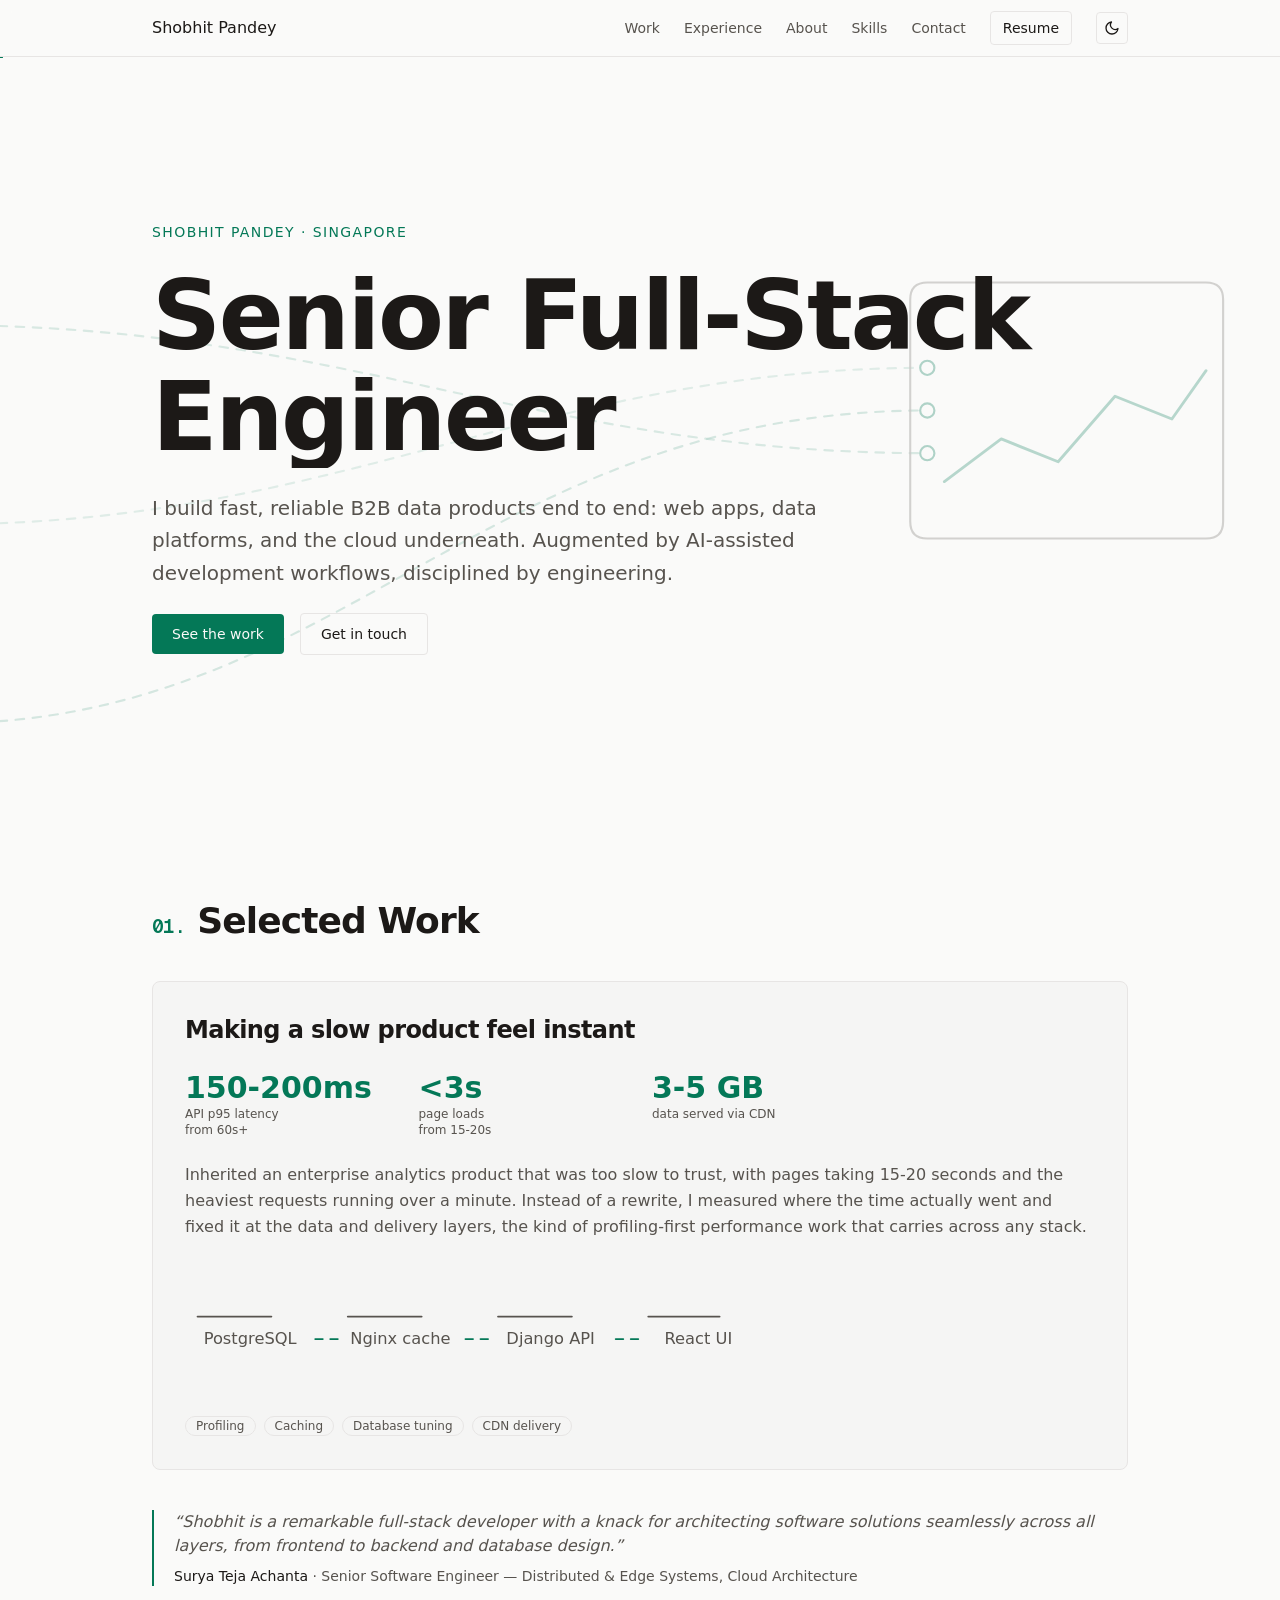
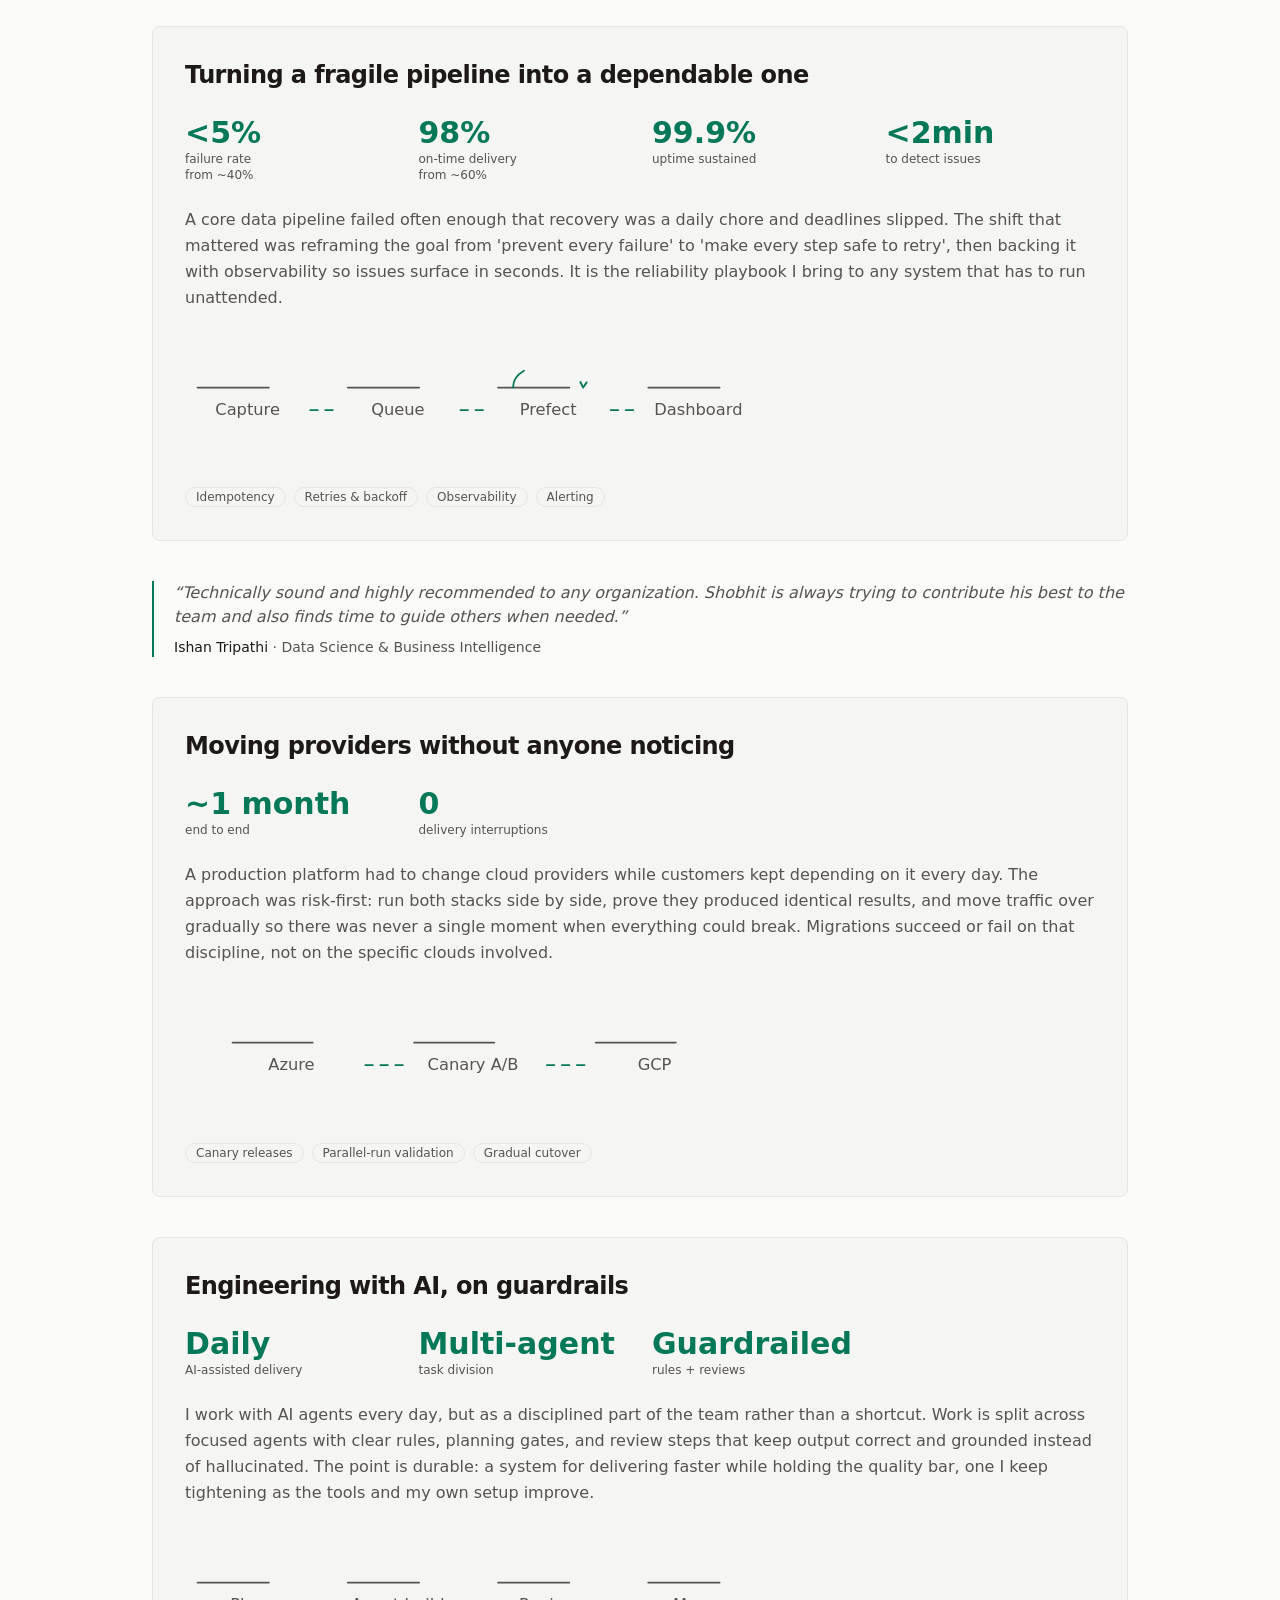
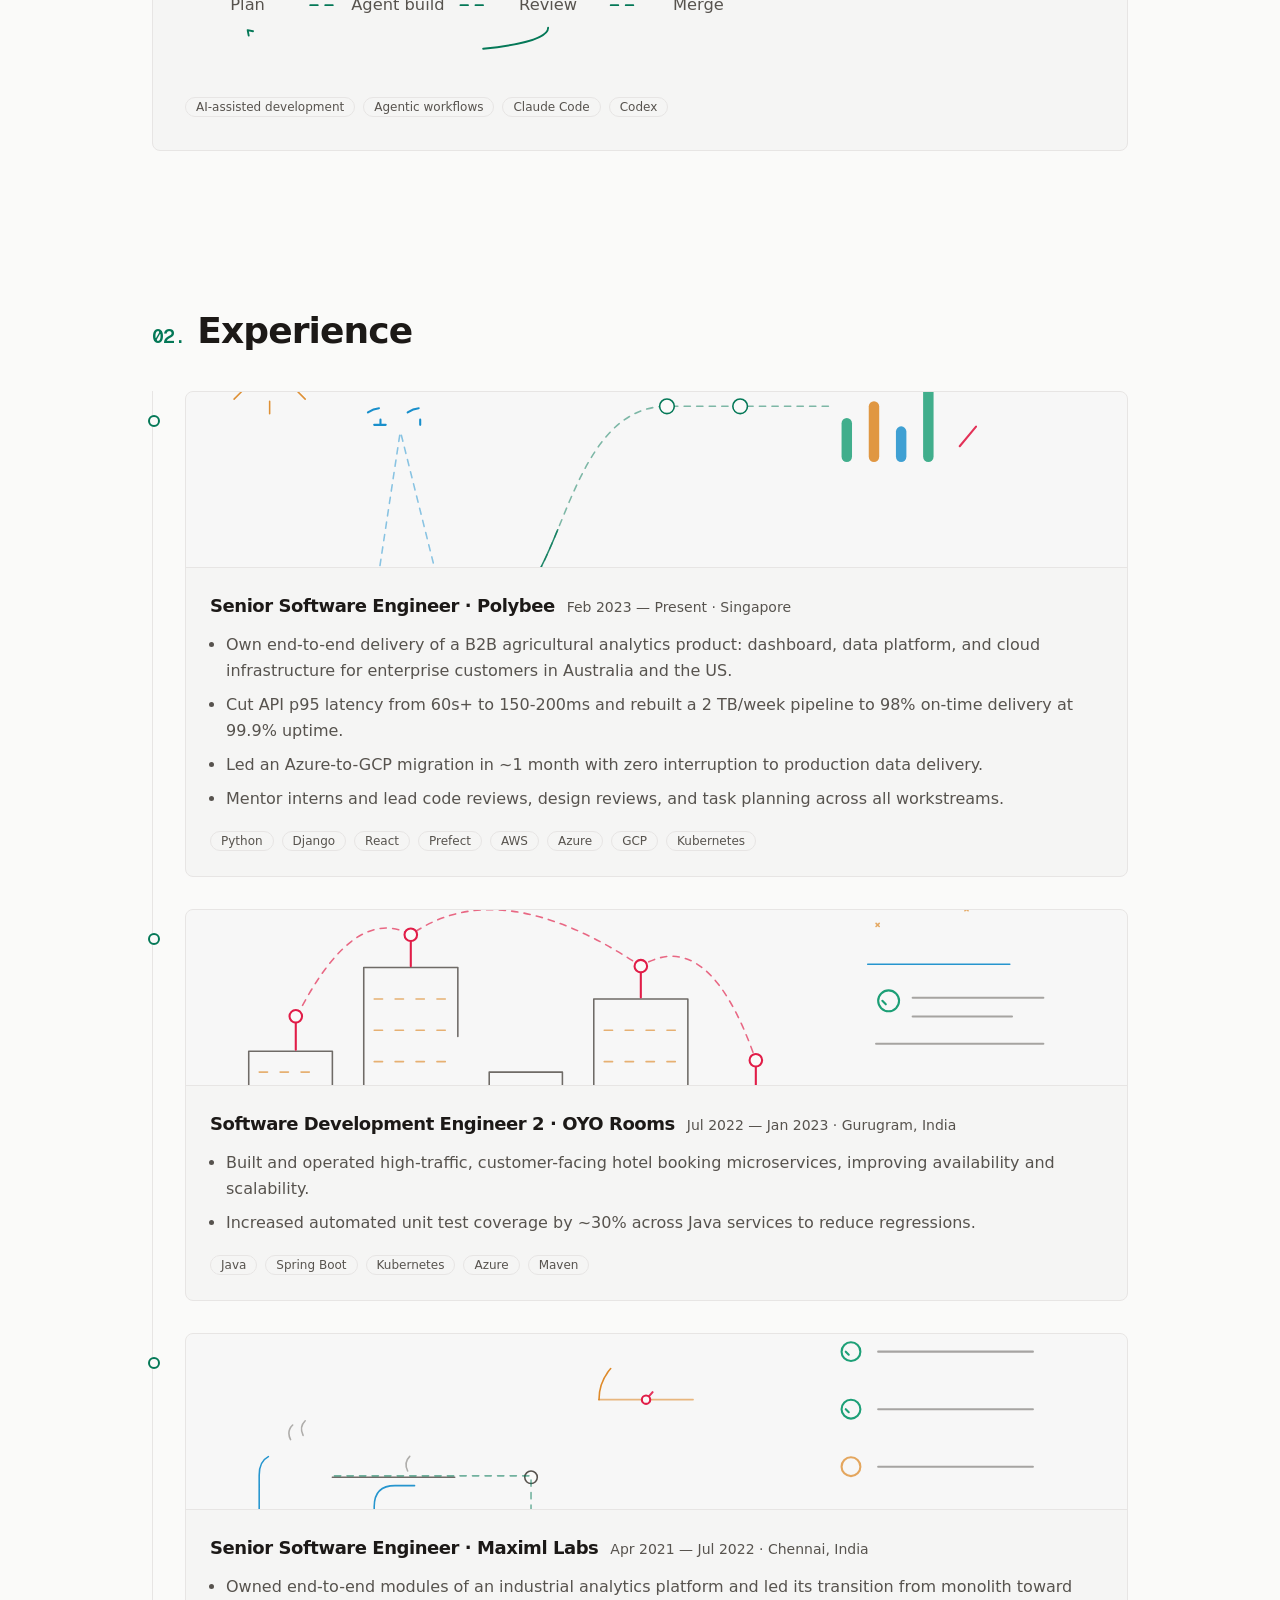
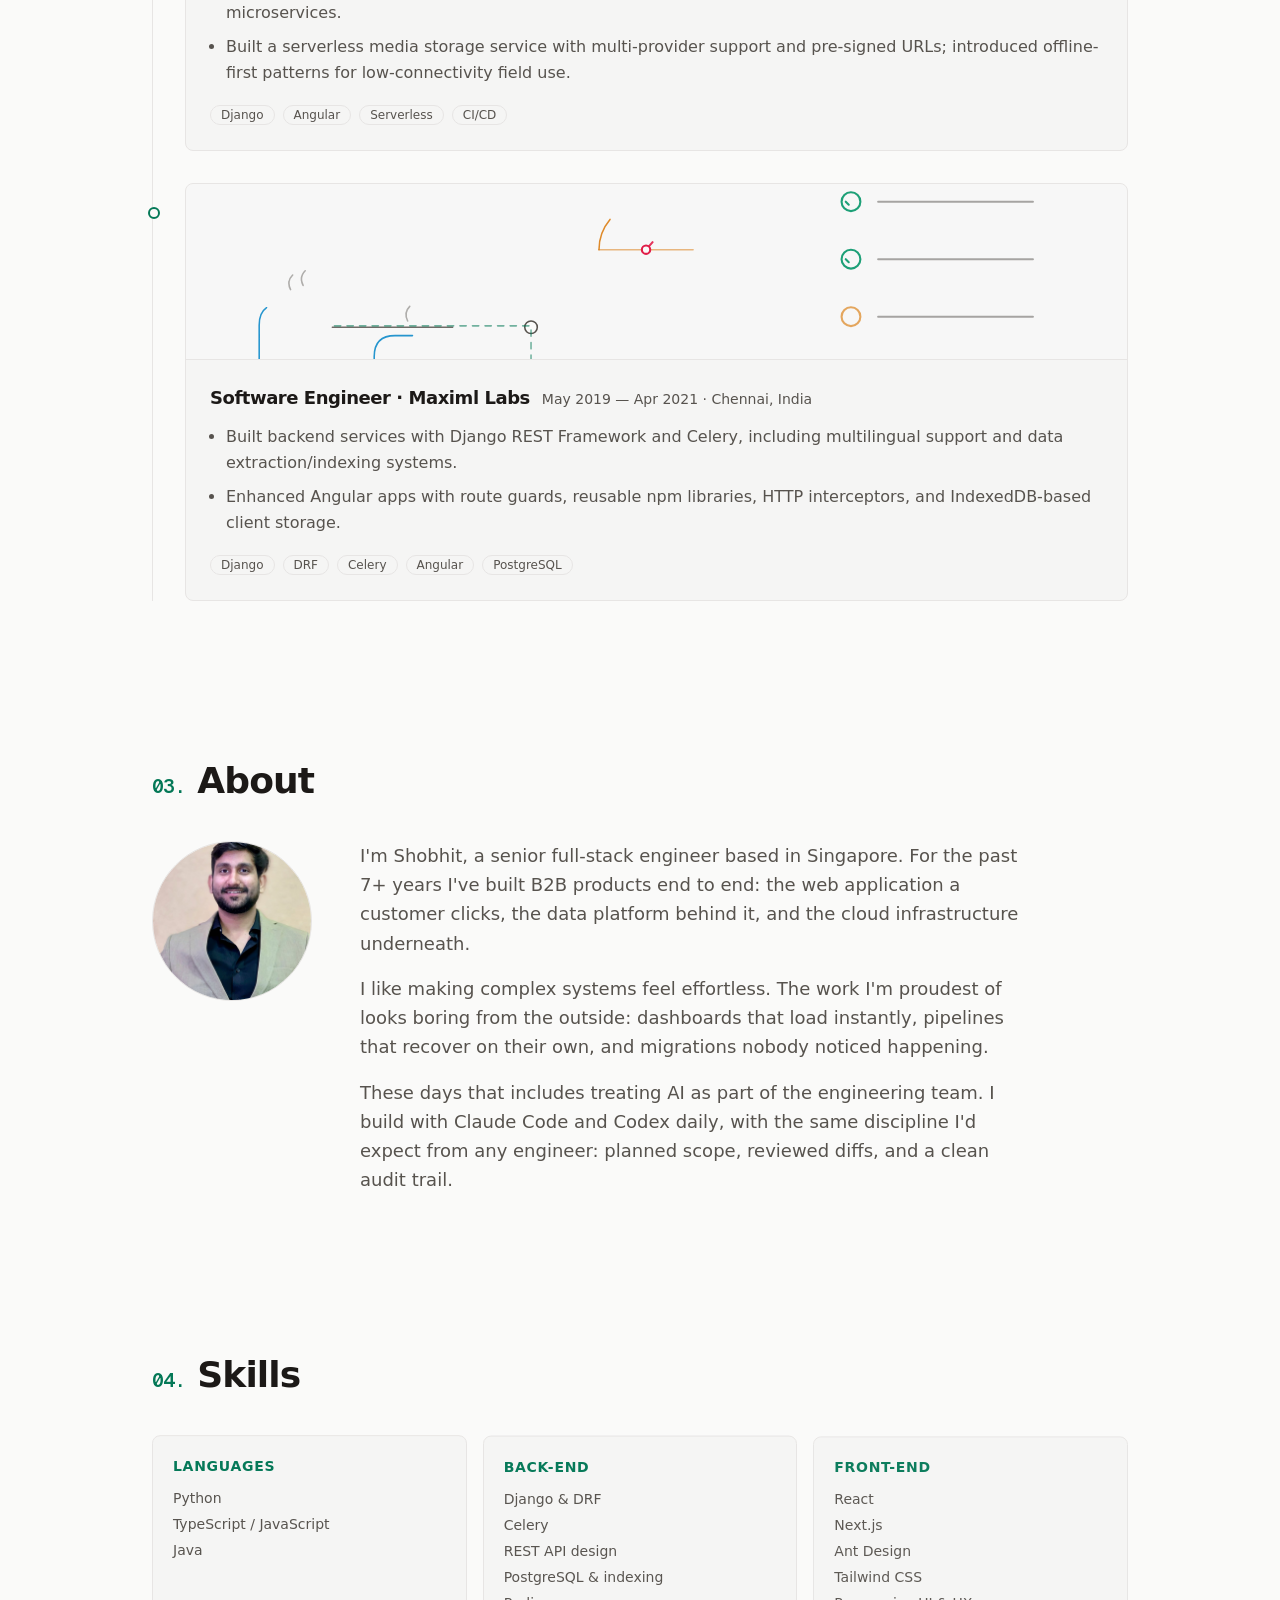
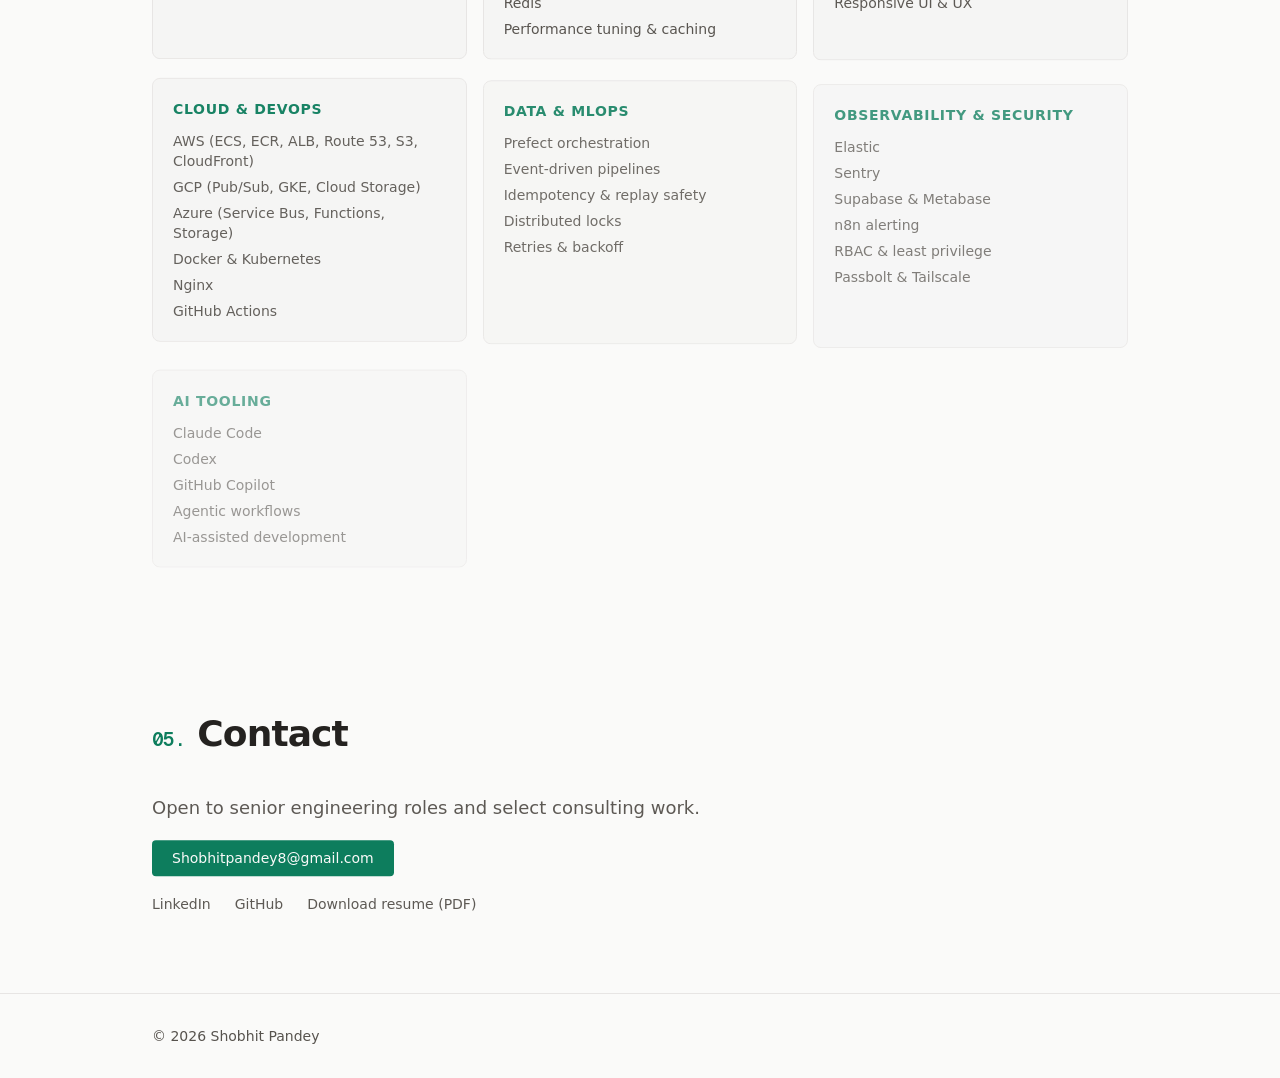
==== commit f3903b3b: "Deploy restore to f28a4d9 (round-3 state)" ====
--- a/index.html
+++ b/index.html
@@ -1 +1 @@
-<!DOCTYPE html><!--w1si80_AY6o_0kU2jfUJt--><html lang="en"><head><meta charSet="utf-8"/><meta name="viewport" content="width=device-width, initial-scale=1"/><link rel="preload" href="/_next/static/media/22a5144ee8d83bca-s.p.woff2" as="font" crossorigin="" type="font/woff2"/><link rel="preload" href="/_next/static/media/7d4881bb7e1bf84d-s.p.woff2" as="font" crossorigin="" type="font/woff2"/><link rel="stylesheet" href="/_next/static/css/0d50657c0f727b55.css" data-precedence="next"/><link rel="preload" as="script" fetchPriority="low" href="/_next/static/chunks/webpack-b66e35ffe30362a3.js"/><script src="/_next/static/chunks/4bd1b696-c023c6e3521b1417.js" async=""></script><script src="/_next/static/chunks/255-eb4aecc3ff015961.js" async=""></script><script src="/_next/static/chunks/main-app-fe5140e8109803b8.js" async=""></script><script src="/_next/static/chunks/c15bf2b0-52e8419f34af26ab.js" async=""></script><script src="/_next/static/chunks/760-0060595bba339441.js" async=""></script><script src="/_next/static/chunks/app/layout-bf83659819a46627.js" async=""></script><script src="/_next/static/chunks/356-01a648e5cad1231c.js" async=""></script><script src="/_next/static/chunks/app/page-b1e809fbb3742c1d.js" async=""></script><meta name="next-size-adjust" content=""/><meta name="theme-color" media="(prefers-color-scheme: light)" content="#fafaf9"/><meta name="theme-color" media="(prefers-color-scheme: dark)" content="#0c0a09"/><title>Shobhit Pandey — Senior Full-Stack Engineer</title><meta name="description" content="Senior Full-Stack Engineer in Singapore building fast, reliable B2B data products end to end. AI-augmented development workflows."/><meta name="robots" content="index, follow"/><link rel="canonical" href="https://shobhit-pandey.github.io"/><meta property="og:title" content="Shobhit Pandey — Senior Full-Stack Engineer"/><meta property="og:description" content="Senior Full-Stack Engineer in Singapore building fast, reliable B2B data products end to end. AI-augmented development workflows."/><meta property="og:url" content="https://shobhit-pandey.github.io"/><meta property="og:site_name" content="Shobhit Pandey"/><meta property="og:locale" content="en_US"/><meta property="og:image:alt" content="Shobhit Pandey — Senior Full-Stack Engineer"/><meta property="og:image:type" content="image/png"/><meta property="og:image" content="https://shobhit-pandey.github.io/opengraph-image?8a0211ddf92d6e6d"/><meta property="og:image:width" content="1200"/><meta property="og:image:height" content="630"/><meta property="og:type" content="website"/><meta name="twitter:card" content="summary_large_image"/><meta name="twitter:title" content="Shobhit Pandey — Senior Full-Stack Engineer"/><meta name="twitter:description" content="Senior Full-Stack Engineer in Singapore building fast, reliable B2B data products end to end. AI-augmented development workflows."/><meta name="twitter:image:alt" content="Shobhit Pandey — Senior Full-Stack Engineer"/><meta name="twitter:image:type" content="image/png"/><meta name="twitter:image" content="https://shobhit-pandey.github.io/opengraph-image?8a0211ddf92d6e6d"/><meta name="twitter:image:width" content="1200"/><meta name="twitter:image:height" content="630"/><link rel="icon" href="/icon.svg?782fbf44f29c7cb6" type="image/svg+xml" sizes="any"/><script src="/_next/static/chunks/polyfills-42372ed130431b0a.js" noModule=""></script></head><body class="__variable_246ccd __variable_c29908 antialiased"><div hidden=""><!--$--><!--/$--></div><script type="application/ld+json">{"@context":"https://schema.org","@type":"Person","name":"Shobhit Pandey","jobTitle":"Senior Full-Stack Engineer","email":"Shobhitpandey8@gmail.com","url":"https://shobhit-pandey.github.io","sameAs":["https://www.linkedin.com/in/shobhit-pandey/","https://github.com/Shobhit-pandey"],"address":{"@type":"PostalAddress","addressLocality":"Singapore"}}</script><script>((a,b,c,d,e,f,g,h)=>{let i=document.documentElement,j=["light","dark"];function k(b){var c;(Array.isArray(a)?a:[a]).forEach(a=>{let c="class"===a,d=c&&f?e.map(a=>f[a]||a):e;c?(i.classList.remove(...d),i.classList.add(f&&f[b]?f[b]:b)):i.setAttribute(a,b)}),c=b,h&&j.includes(c)&&(i.style.colorScheme=c)}if(d)k(d);else try{let a=localStorage.getItem(b)||c,d=g&&"system"===a?window.matchMedia("(prefers-color-scheme: dark)").matches?"dark":"light":a;k(d)}catch(a){}})("class","theme","system",null,["light","dark"],null,true,true)</script><div aria-hidden="true" class="pointer-events-none fixed inset-0 z-30"></div><div aria-hidden="true" class="fixed inset-x-0 top-14 z-39 h-0.5 origin-left scale-x-0 bg-accent"></div><a href="#main" class="sr-only focus:not-sr-only focus:absolute focus:left-4 focus:top-4 focus:z-50 focus:rounded focus:bg-surface focus:px-4 focus:py-2">Skip to content</a><header class="fixed inset-x-0 top-0 z-40 border-b border-border bg-background/80 backdrop-blur"><nav aria-label="Main" class="mx-auto flex h-14 max-w-5xl items-center justify-between px-4 sm:px-6"><a href="#main" class="font-medium">Shobhit Pandey</a><div class="flex items-center gap-4 sm:gap-6"><ul class="hidden items-center gap-6 text-sm text-muted sm:flex"><li><a href="#work" class="link-underline pb-0.5 hover:text-foreground">Work</a></li><li><a href="#experience" class="link-underline pb-0.5 hover:text-foreground">Experience</a></li><li><a href="#about" class="link-underline pb-0.5 hover:text-foreground">About</a></li><li><a href="#skills" class="link-underline pb-0.5 hover:text-foreground">Skills</a></li><li><a href="#contact" class="link-underline pb-0.5 hover:text-foreground">Contact</a></li></ul><a href="/resume.pdf" class="rounded border border-border px-3 py-1.5 text-sm hover:border-accent hover:text-accent">Resume</a><span class="inline-block size-8" aria-hidden="true"></span></div></nav></header><main id="main"><section id="hero" class="relative isolate pt-14"><div aria-hidden="true" class="pointer-events-none absolute inset-0 -z-10 hidden opacity-30 md:block"><svg viewBox="0 0 900 600" preserveAspectRatio="xMaxYMid slice" class="h-full w-full" fill="none" stroke-linecap="round" stroke-linejoin="round"><g stroke="var(--accent)" stroke-width="1.5" stroke-dasharray="6 6"><path data-flow="true" d="M-40 520 C240 520 340 300 652 300" opacity="0.5"></path><path data-flow="true" d="M-40 380 C240 380 380 270 652 270" opacity="0.35"></path><path data-flow="true" d="M-40 240 C240 240 380 330 652 330" opacity="0.45"></path></g><path data-draw="true" d="M652 210 H848 Q860 210 860 222 V378 Q860 390 848 390 H652 Q640 390 640 378 V222 Q640 210 652 210 Z" stroke="var(--muted)" stroke-width="1.5" opacity="0.8"></path><g stroke="var(--accent)" stroke-width="1.5"><circle cx="652" cy="270" r="5" fill="var(--background)"></circle><circle cx="652" cy="300" r="5" fill="var(--background)"></circle><circle cx="652" cy="330" r="5" fill="var(--background)"></circle></g><path data-draw="true" d="M664 350 L704 320 L744 336 L784 290 L824 306 L848 272" stroke="var(--accent)" stroke-width="2" opacity="0.9"></path></svg></div><div class="mx-auto flex min-h-[85svh] max-w-5xl flex-col justify-center gap-6 px-4 py-16 sm:px-6 sm:py-24"><div><p class="text-sm font-medium uppercase tracking-widest text-accent">Shobhit Pandey<!-- --> · <!-- -->Singapore</p></div><div><h1 class="max-w-4xl text-5xl font-semibold leading-[1.05] tracking-tight sm:text-7xl md:text-8xl">Senior Full-Stack Engineer</h1></div><div class="flex flex-col gap-6"><p class="max-w-2xl text-lg leading-relaxed text-muted sm:text-xl">I build fast, reliable B2B data products end to end: web apps, data platforms, and the cloud underneath. Augmented by AI-assisted development workflows, disciplined by engineering.</p><div class="flex flex-wrap items-center gap-4"><a href="#work" class="rounded px-5 py-2.5 text-sm bg-accent font-medium text-background hover:opacity-90">See the work</a><a href="#contact" class="rounded px-5 py-2.5 text-sm border border-border hover:border-accent hover:text-accent">Get in touch</a></div></div></div></section><section id="work" class="scroll-mt-16"><div class="mx-auto max-w-5xl px-4 py-20 sm:px-6"><div><h2 class="mb-10 text-3xl font-semibold tracking-tight sm:text-4xl"><span aria-hidden="true" class="mr-3 font-mono text-lg text-accent sm:text-xl">01<!-- -->.</span>Selected Work</h2></div><div class="group/work space-y-10"><div><div class="relative overflow-hidden rounded-lg border border-border bg-surface transition duration-300 group-has-[article:hover]/work:opacity-60 hover:-translate-y-1 hover:border-accent/50 hover:opacity-100!"><div aria-hidden="true" class="pointer-events-none absolute inset-0 transition-opacity duration-300" style="opacity:var(--glow, 0);background:radial-gradient(320px at var(--mx, 50%) var(--my, 50%), color-mix(in srgb, var(--accent) var(--glow-strength), transparent), transparent 75%)"></div><article class="p-6 sm:p-8"><h3 class="text-xl font-semibold tracking-tight sm:text-2xl">Making a slow product feel instant</h3><dl class="my-6 grid grid-cols-2 gap-6 sm:grid-cols-4"><div class="flex flex-col"><dt class="order-last text-xs text-muted">API p95 latency<span class="block">from 60s+</span></dt><dd class="text-2xl font-semibold text-accent sm:text-3xl"><span class="tabular-nums">150-200ms</span></dd></div><div class="flex flex-col"><dt class="order-last text-xs text-muted">page loads<span class="block">from 15-20s</span></dt><dd class="text-2xl font-semibold text-accent sm:text-3xl"><span class="tabular-nums">&lt;3s</span></dd></div><div class="flex flex-col"><dt class="order-last text-xs text-muted">heatmap layers served via CDN</dt><dd class="text-2xl font-semibold text-accent sm:text-3xl"><span class="tabular-nums">3-5 GB</span></dd></div></dl><p class="text-sm leading-relaxed text-muted sm:text-base">Polybee&#x27;s B2B agricultural analytics dashboard was effectively unusable: pages took 15-20 seconds, the slowest API calls ran over a minute, and multi-gigabyte heatmap layers sat behind them. Rather than rewrite, I profiled the real bottlenecks and fixed them at the data and delivery layers, PostgreSQL indexing tuned to the actual query patterns, an Nginx caching layer, and CDN-backed delivery with pagination and async loading.</p><div aria-hidden="true" class="mt-6 hidden sm:block"><svg viewBox="0 0 460 100" width="460" height="100" class="h-auto w-full max-w-xl" fill="none" stroke-linecap="round" stroke-linejoin="round"><path data-draw="true" d="M10 42 H94 Q102 42 102 50 V70 Q102 78 94 78 H10 Q2 78 2 70 V50 Q2 42 10 42 Z" stroke="var(--muted)" stroke-width="1.5"></path><text x="52" y="64" text-anchor="middle" fill="var(--muted)" font-size="13">PostgreSQL</text><path data-flow="true" d="M102 60 H122" stroke="var(--accent)" stroke-width="1.5" stroke-dasharray="6 6"></path><path data-draw="true" d="M130 42 H214 Q222 42 222 50 V70 Q222 78 214 78 H130 Q122 78 122 70 V50 Q122 42 130 42 Z" stroke="var(--muted)" stroke-width="1.5"></path><text x="172" y="64" text-anchor="middle" fill="var(--muted)" font-size="13">Nginx cache</text><path data-flow="true" d="M222 60 H242" stroke="var(--accent)" stroke-width="1.5" stroke-dasharray="6 6"></path><path data-draw="true" d="M250 42 H334 Q342 42 342 50 V70 Q342 78 334 78 H250 Q242 78 242 70 V50 Q242 42 250 42 Z" stroke="var(--muted)" stroke-width="1.5"></path><text x="292" y="64" text-anchor="middle" fill="var(--muted)" font-size="13">Django API</text><path data-flow="true" d="M342 60 H362" stroke="var(--accent)" stroke-width="1.5" stroke-dasharray="6 6"></path><path data-draw="true" d="M370 42 H450 Q458 42 458 50 V70 Q458 78 450 78 H370 Q362 78 362 70 V50 Q362 42 370 42 Z" stroke="var(--muted)" stroke-width="1.5"></path><text x="410" y="64" text-anchor="middle" fill="var(--muted)" font-size="13">React UI</text></svg></div><ul class="mt-6 flex flex-wrap gap-2"><li><span class="rounded-full border border-border bg-surface px-2.5 py-0.5 text-xs text-muted">Django</span></li><li><span class="rounded-full border border-border bg-surface px-2.5 py-0.5 text-xs text-muted">React</span></li><li><span class="rounded-full border border-border bg-surface px-2.5 py-0.5 text-xs text-muted">PostgreSQL</span></li><li><span class="rounded-full border border-border bg-surface px-2.5 py-0.5 text-xs text-muted">Nginx</span></li><li><span class="rounded-full border border-border bg-surface px-2.5 py-0.5 text-xs text-muted">AWS</span></li><li><span class="rounded-full border border-border bg-surface px-2.5 py-0.5 text-xs text-muted">CloudFront</span></li></ul></article></div></div><div><figure class="border-l-2 border-accent pl-5"><blockquote class="text-base italic text-muted">“<!-- -->Shobhit is a remarkable full-stack developer with a knack for architecting software solutions seamlessly across all layers, from frontend to backend and database design.<!-- -->”</blockquote><figcaption class="mt-2 text-sm"><span class="font-medium">Surya Teja Achanta</span><span class="text-muted"> · <!-- -->Senior Software Engineer — Distributed &amp; Edge Systems, Cloud Architecture</span></figcaption></figure></div><div><div class="relative overflow-hidden rounded-lg border border-border bg-surface transition duration-300 group-has-[article:hover]/work:opacity-60 hover:-translate-y-1 hover:border-accent/50 hover:opacity-100!"><div aria-hidden="true" class="pointer-events-none absolute inset-0 transition-opacity duration-300" style="opacity:var(--glow, 0);background:radial-gradient(320px at var(--mx, 50%) var(--my, 50%), color-mix(in srgb, var(--accent) var(--glow-strength), transparent), transparent 75%)"></div><article class="p-6 sm:p-8"><h3 class="text-xl font-semibold tracking-tight sm:text-2xl">Turning a fragile pipeline into a dependable one</h3><dl class="my-6 grid grid-cols-2 gap-6 sm:grid-cols-4"><div class="flex flex-col"><dt class="order-last text-xs text-muted">failure rate<span class="block">from ~40%</span></dt><dd class="text-2xl font-semibold text-accent sm:text-3xl"><span class="tabular-nums">&lt;5%</span></dd></div><div class="flex flex-col"><dt class="order-last text-xs text-muted">on-time delivery<span class="block">from ~60%</span></dt><dd class="text-2xl font-semibold text-accent sm:text-3xl"><span class="tabular-nums">98%</span></dd></div><div class="flex flex-col"><dt class="order-last text-xs text-muted">uptime sustained</dt><dd class="text-2xl font-semibold text-accent sm:text-3xl"><span class="tabular-nums">99.9%</span></dd></div><div class="flex flex-col"><dt class="order-last text-xs text-muted">to detect issues</dt><dd class="text-2xl font-semibold text-accent sm:text-3xl"><span class="tabular-nums">&lt;2min</span></dd></div></dl><p class="text-sm leading-relaxed text-muted sm:text-base">An event-driven data pipeline moved ~2 TB a week across ~45 daily runs and failed roughly 40% of the time, so recovery was a daily chore and only ~60% of customer deliveries met the 12-hour SLA. I made every stage idempotent and safe to re-run, keyed by capture timestamps and client identifiers, with distributed locks, bounded retries with backoff, and restart-from-failure checkpoints, then added end-to-end observability with Elastic and Sentry so issues surface in under two minutes.</p><div aria-hidden="true" class="mt-6 hidden sm:block"><svg viewBox="0 0 460 100" width="460" height="100" class="h-auto w-full max-w-xl" fill="none" stroke-linecap="round" stroke-linejoin="round"><path data-draw="true" d="M10 42 H90 Q98 42 98 50 V70 Q98 78 90 78 H10 Q2 78 2 70 V50 Q2 42 10 42 Z" stroke="var(--muted)" stroke-width="1.5"></path><text x="50" y="64" text-anchor="middle" fill="var(--muted)" font-size="13">Capture</text><path data-flow="true" d="M98 60 H122" stroke="var(--accent)" stroke-width="1.5" stroke-dasharray="6 6"></path><path data-draw="true" d="M130 42 H210 Q218 42 218 50 V70 Q218 78 210 78 H130 Q122 78 122 70 V50 Q122 42 130 42 Z" stroke="var(--muted)" stroke-width="1.5"></path><text x="170" y="64" text-anchor="middle" fill="var(--muted)" font-size="13">Queue</text><path data-flow="true" d="M218 60 H242" stroke="var(--accent)" stroke-width="1.5" stroke-dasharray="6 6"></path><path data-draw="true" d="M250 42 H330 Q338 42 338 50 V70 Q338 78 330 78 H250 Q242 78 242 70 V50 Q242 42 250 42 Z" stroke="var(--muted)" stroke-width="1.5"></path><text x="290" y="64" text-anchor="middle" fill="var(--muted)" font-size="13">Prefect</text><path data-flow="true" d="M338 60 H362" stroke="var(--accent)" stroke-width="1.5" stroke-dasharray="6 6"></path><path data-draw="true" d="M370 42 H450 Q458 42 458 50 V70 Q458 78 450 78 H370 Q362 78 362 70 V50 Q362 42 370 42 Z" stroke="var(--muted)" stroke-width="1.5"></path><text x="410" y="64" text-anchor="middle" fill="var(--muted)" font-size="13">Dashboard</text><path data-draw="true" d="M262 42 C262 18 318 18 318 42" stroke="var(--accent)" stroke-width="1.5"></path><path data-draw="true" d="M318 42 L313 32 M318 42 L324 33" stroke="var(--accent)" stroke-width="1.5"></path></svg></div><ul class="mt-6 flex flex-wrap gap-2"><li><span class="rounded-full border border-border bg-surface px-2.5 py-0.5 text-xs text-muted">Prefect</span></li><li><span class="rounded-full border border-border bg-surface px-2.5 py-0.5 text-xs text-muted">Python</span></li><li><span class="rounded-full border border-border bg-surface px-2.5 py-0.5 text-xs text-muted">Azure</span></li><li><span class="rounded-full border border-border bg-surface px-2.5 py-0.5 text-xs text-muted">Elastic</span></li><li><span class="rounded-full border border-border bg-surface px-2.5 py-0.5 text-xs text-muted">Sentry</span></li><li><span class="rounded-full border border-border bg-surface px-2.5 py-0.5 text-xs text-muted">n8n</span></li></ul></article></div></div><div><figure class="border-l-2 border-accent pl-5"><blockquote class="text-base italic text-muted">“<!-- -->Technically sound and highly recommended to any organization. Shobhit is always trying to contribute his best to the team and also finds time to guide others when needed.<!-- -->”</blockquote><figcaption class="mt-2 text-sm"><span class="font-medium">Ishan Tripathi</span><span class="text-muted"> · <!-- -->Data Science &amp; Business Intelligence</span></figcaption></figure></div><div><div class="relative overflow-hidden rounded-lg border border-border bg-surface transition duration-300 group-has-[article:hover]/work:opacity-60 hover:-translate-y-1 hover:border-accent/50 hover:opacity-100!"><div aria-hidden="true" class="pointer-events-none absolute inset-0 transition-opacity duration-300" style="opacity:var(--glow, 0);background:radial-gradient(320px at var(--mx, 50%) var(--my, 50%), color-mix(in srgb, var(--accent) var(--glow-strength), transparent), transparent 75%)"></div><article class="p-6 sm:p-8"><h3 class="text-xl font-semibold tracking-tight sm:text-2xl">Moving providers without anyone noticing</h3><dl class="my-6 grid grid-cols-2 gap-6 sm:grid-cols-4"><div class="flex flex-col"><dt class="order-last text-xs text-muted">end to end</dt><dd class="text-2xl font-semibold text-accent sm:text-3xl"><span class="tabular-nums">~1 month</span></dd></div><div class="flex flex-col"><dt class="order-last text-xs text-muted">delivery interruptions</dt><dd class="text-2xl font-semibold text-accent sm:text-3xl"><span class="tabular-nums">0</span></dd></div></dl><p class="text-sm leading-relaxed text-muted sm:text-base">The production data platform had to move from Azure to GCP while enterprise customers in Australia and the US kept receiving daily data. A big-bang cutover would put everyone at risk at once, so I ran the GCP stack in parallel with production, compared outputs through canary A/B runs, and cut customers over one at a time with rollback available at every step, integrating Pub/Sub, Cloud Storage, Compute Engine, and GKE with no missed delivery.</p><div aria-hidden="true" class="mt-6 hidden sm:block"><svg viewBox="0 0 460 100" width="460" height="100" class="h-auto w-full max-w-xl" fill="none" stroke-linecap="round" stroke-linejoin="round"><path data-draw="true" d="M38 42 H132 Q140 42 140 50 V70 Q140 78 132 78 H38 Q30 78 30 70 V50 Q30 42 38 42 Z" stroke="var(--muted)" stroke-width="1.5"></path><text x="85" y="64" text-anchor="middle" fill="var(--muted)" font-size="13">Azure</text><path data-flow="true" d="M140 60 H175" stroke="var(--accent)" stroke-width="1.5" stroke-dasharray="6 6"></path><path data-draw="true" d="M183 42 H277 Q285 42 285 50 V70 Q285 78 277 78 H183 Q175 78 175 70 V50 Q175 42 183 42 Z" stroke="var(--muted)" stroke-width="1.5"></path><text x="230" y="64" text-anchor="middle" fill="var(--muted)" font-size="13">Canary A/B</text><path data-flow="true" d="M285 60 H320" stroke="var(--accent)" stroke-width="1.5" stroke-dasharray="6 6"></path><path data-draw="true" d="M328 42 H422 Q430 42 430 50 V70 Q430 78 422 78 H328 Q320 78 320 70 V50 Q320 42 328 42 Z" stroke="var(--muted)" stroke-width="1.5"></path><text x="375" y="64" text-anchor="middle" fill="var(--muted)" font-size="13">GCP</text></svg></div><ul class="mt-6 flex flex-wrap gap-2"><li><span class="rounded-full border border-border bg-surface px-2.5 py-0.5 text-xs text-muted">GCP</span></li><li><span class="rounded-full border border-border bg-surface px-2.5 py-0.5 text-xs text-muted">Pub/Sub</span></li><li><span class="rounded-full border border-border bg-surface px-2.5 py-0.5 text-xs text-muted">GKE</span></li><li><span class="rounded-full border border-border bg-surface px-2.5 py-0.5 text-xs text-muted">Cloud Storage</span></li><li><span class="rounded-full border border-border bg-surface px-2.5 py-0.5 text-xs text-muted">Azure</span></li></ul></article></div></div><div><div class="relative overflow-hidden rounded-lg border border-border bg-surface transition duration-300 group-has-[article:hover]/work:opacity-60 hover:-translate-y-1 hover:border-accent/50 hover:opacity-100!"><div aria-hidden="true" class="pointer-events-none absolute inset-0 transition-opacity duration-300" style="opacity:var(--glow, 0);background:radial-gradient(320px at var(--mx, 50%) var(--my, 50%), color-mix(in srgb, var(--accent) var(--glow-strength), transparent), transparent 75%)"></div><article class="p-6 sm:p-8"><h3 class="text-xl font-semibold tracking-tight sm:text-2xl">Engineering with AI, on guardrails</h3><dl class="my-6 grid grid-cols-2 gap-6 sm:grid-cols-4"><div class="flex flex-col"><dt class="order-last text-xs text-muted">AI-assisted delivery</dt><dd class="text-2xl font-semibold text-accent sm:text-3xl"><span class="tabular-nums">Daily</span></dd></div><div class="flex flex-col"><dt class="order-last text-xs text-muted">task division</dt><dd class="text-2xl font-semibold text-accent sm:text-3xl"><span class="tabular-nums">Multi-agent</span></dd></div><div class="flex flex-col"><dt class="order-last text-xs text-muted">rules + reviews</dt><dd class="text-2xl font-semibold text-accent sm:text-3xl"><span class="tabular-nums">Guardrailed</span></dd></div></dl><p class="text-sm leading-relaxed text-muted sm:text-base">I work with AI agents every day, but as a disciplined part of the team rather than a shortcut. Work is split across focused agents with clear rules, planning gates, and review steps that keep output correct and grounded instead of hallucinated. The point is durable: a system for delivering faster while holding the quality bar, one I keep tightening as the tools and my own setup improve.</p><div aria-hidden="true" class="mt-6 hidden sm:block"><svg viewBox="0 0 460 112" width="460" height="112" class="h-auto w-full max-w-xl" fill="none" stroke-linecap="round" stroke-linejoin="round"><path data-draw="true" d="M10 42 H90 Q98 42 98 50 V70 Q98 78 90 78 H10 Q2 78 2 70 V50 Q2 42 10 42 Z" stroke="var(--muted)" stroke-width="1.5"></path><text x="50" y="64" text-anchor="middle" fill="var(--muted)" font-size="13">Plan</text><path data-flow="true" d="M98 60 H122" stroke="var(--accent)" stroke-width="1.5" stroke-dasharray="6 6"></path><path data-draw="true" d="M130 42 H210 Q218 42 218 50 V70 Q218 78 210 78 H130 Q122 78 122 70 V50 Q122 42 130 42 Z" stroke="var(--muted)" stroke-width="1.5"></path><text x="170" y="64" text-anchor="middle" fill="var(--muted)" font-size="13">Agent build</text><path data-flow="true" d="M218 60 H242" stroke="var(--accent)" stroke-width="1.5" stroke-dasharray="6 6"></path><path data-draw="true" d="M250 42 H330 Q338 42 338 50 V70 Q338 78 330 78 H250 Q242 78 242 70 V50 Q242 42 250 42 Z" stroke="var(--muted)" stroke-width="1.5"></path><text x="290" y="64" text-anchor="middle" fill="var(--muted)" font-size="13">Review</text><path data-flow="true" d="M338 60 H362" stroke="var(--accent)" stroke-width="1.5" stroke-dasharray="6 6"></path><path data-draw="true" d="M370 42 H450 Q458 42 458 50 V70 Q458 78 450 78 H370 Q362 78 362 70 V50 Q362 42 370 42 Z" stroke="var(--muted)" stroke-width="1.5"></path><text x="410" y="64" text-anchor="middle" fill="var(--muted)" font-size="13">Merge</text><path data-draw="true" d="M290 78 C290 104 70 104 50 80" stroke="var(--accent)" stroke-width="1.5"></path><path data-draw="true" d="M50 80 L52 90 M50 80 L60 82" stroke="var(--accent)" stroke-width="1.5"></path></svg></div><ul class="mt-6 flex flex-wrap gap-2"><li><span class="rounded-full border border-border bg-surface px-2.5 py-0.5 text-xs text-muted">AI-assisted development</span></li><li><span class="rounded-full border border-border bg-surface px-2.5 py-0.5 text-xs text-muted">Agentic workflows</span></li><li><span class="rounded-full border border-border bg-surface px-2.5 py-0.5 text-xs text-muted">Claude Code</span></li><li><span class="rounded-full border border-border bg-surface px-2.5 py-0.5 text-xs text-muted">Codex</span></li></ul></article></div></div></div></div></section><section id="experience" class="scroll-mt-16"><div class="mx-auto max-w-5xl px-4 py-20 sm:px-6"><div><h2 class="mb-10 text-3xl font-semibold tracking-tight sm:text-4xl"><span aria-hidden="true" class="mr-3 font-mono text-lg text-accent sm:text-xl">02<!-- -->.</span>Experience</h2></div><ol class="space-y-12 border-l border-border pl-6 sm:pl-8"><li class="relative isolate"><span aria-hidden="true" class="absolute -left-[29px] top-1.5 size-3 rounded-full border-2 border-accent bg-background sm:-left-[37px]"></span><div aria-hidden="true" class="pointer-events-none absolute -inset-y-6 inset-x-0 -z-20 hidden opacity-55 sm:block"><svg viewBox="0 0 900 360" preserveAspectRatio="xMidYMid slice" class="h-full w-full" fill="none" stroke-linecap="round" stroke-linejoin="round"><defs><g id="plant_S_1_" stroke="var(--scene-green)" stroke-width="2"><path d="M0 0 V-16"></path><path d="M0 -8 Q-7 -14 -13 -10"></path><path d="M0 -10 Q7 -16 13 -12"></path></g></defs><g data-drift="-4" stroke="var(--scene-amber)" stroke-width="1.5" opacity="0.8"><circle cx="80" cy="70" r="22"></circle><path data-draw="true" d="M80 34 V22 M80 106 V118 M44 70 H32 M116 70 H128 M55 45 L46 36 M105 45 L114 36 M55 95 L46 104 M105 95 L114 104"></path></g><g data-drift="-10"><g stroke="var(--scene-sky)" stroke-width="2" opacity="0.9"><path data-draw="true" d="M180 130 H230"></path><path data-draw="true" d="M186 130 V120 M224 130 V120"></path><path data-draw="true" d="M174 118 Q186 110 198 118 M212 118 Q224 110 236 118"></path></g><path data-flow="true" d="M205 136 L185 268 M205 136 L237 264" stroke="var(--scene-sky)" stroke-width="1.5" stroke-dasharray="6 6" opacity="0.45"></path></g><g data-drift="8" stroke-width="1.5"><path d="M20 320 Q160 300 300 318" stroke="var(--muted)" opacity="0.7"></path><path d="M60 290 Q180 274 300 287" stroke="var(--muted)" opacity="0.7"></path><g opacity="0.9"><use href="#plant_S_1_" x="70" y="316"></use><use href="#plant_S_1_" x="130" y="310"></use><use href="#plant_S_1_" x="190" y="307"></use><use href="#plant_S_1_" x="250" y="309"></use></g><g opacity="0.6"><use href="#plant_S_1_" x="100" y="286"></use><use href="#plant_S_1_" x="160" y="280"></use><use href="#plant_S_1_" x="220" y="282"></use></g></g><g stroke="var(--accent)" stroke-width="1.5"><path data-draw="true" d="M300 300 C360 300 360 110 460 110 H620" opacity="0.85"></path><path data-flow="true" d="M300 300 C360 300 360 110 460 110 H620" stroke-dasharray="6 6" opacity="0.5"></path><circle cx="300" cy="300" r="7" fill="var(--background)"></circle><circle cx="460" cy="110" r="7" fill="var(--background)"></circle><circle cx="530" cy="110" r="7" fill="var(--background)"></circle></g><g data-drift="-8"><path data-draw="true" d="M612 40 H828 Q840 40 840 52 V168 Q840 180 828 180 H612 Q600 180 600 168 V52 Q600 40 612 40 Z" stroke="var(--muted)" stroke-width="1.5" opacity="0.85"></path><g stroke-width="10" opacity="0.75"><path d="M632 160 V128" stroke="var(--scene-green)"></path><path d="M658 160 V112" stroke="var(--scene-amber)"></path><path d="M684 160 V136" stroke="var(--scene-sky)"></path><path d="M710 160 V98" stroke="var(--scene-green)"></path></g><path data-draw="true" d="M740 150 L765 120 L790 132 L815 100" stroke="var(--scene-rose)" stroke-width="2" opacity="0.9"></path><path data-draw="true" d="M620 78 L655 60 L690 73 L725 50 L760 62 L820 46" stroke="var(--accent)" stroke-width="2" opacity="0.9"></path></g></svg></div><div aria-hidden="true" class="pointer-events-none absolute -inset-y-6 inset-x-0 -z-10 hidden bg-[linear-gradient(to_right,var(--background)_0%,var(--background)_68%,transparent_100%)] sm:block"></div><div class="max-w-2xl"><div class="flex flex-wrap items-baseline gap-x-3 gap-y-1"><h3 class="text-lg font-semibold tracking-tight">Senior Software Engineer<!-- --> · <!-- -->Polybee</h3><p class="text-sm text-muted">Feb 2023<!-- --> — <!-- -->Present<!-- --> · <!-- -->Singapore</p></div><ul class="mt-3 list-disc space-y-2 pl-4 text-sm leading-relaxed text-muted sm:text-base"><li>Own end-to-end delivery of a B2B agricultural analytics product: dashboard, data platform, and cloud infrastructure for enterprise customers in Australia and the US.</li><li>Cut API p95 latency from 60s+ to 150-200ms and rebuilt a 2 TB/week pipeline to 98% on-time delivery at 99.9% uptime.</li><li>Led an Azure-to-GCP migration in ~1 month with zero interruption to production data delivery.</li><li>Mentor interns and lead code reviews, design reviews, and task planning across all workstreams.</li></ul><ul class="mt-4 flex flex-wrap gap-2"><li><span class="rounded-full border border-border bg-surface px-2.5 py-0.5 text-xs text-muted">Python</span></li><li><span class="rounded-full border border-border bg-surface px-2.5 py-0.5 text-xs text-muted">Django</span></li><li><span class="rounded-full border border-border bg-surface px-2.5 py-0.5 text-xs text-muted">React</span></li><li><span class="rounded-full border border-border bg-surface px-2.5 py-0.5 text-xs text-muted">Prefect</span></li><li><span class="rounded-full border border-border bg-surface px-2.5 py-0.5 text-xs text-muted">AWS</span></li><li><span class="rounded-full border border-border bg-surface px-2.5 py-0.5 text-xs text-muted">Azure</span></li><li><span class="rounded-full border border-border bg-surface px-2.5 py-0.5 text-xs text-muted">GCP</span></li><li><span class="rounded-full border border-border bg-surface px-2.5 py-0.5 text-xs text-muted">Kubernetes</span></li></ul></div></li><li class="relative isolate"><span aria-hidden="true" class="absolute -left-[29px] top-1.5 size-3 rounded-full border-2 border-accent bg-background sm:-left-[37px]"></span><div aria-hidden="true" class="pointer-events-none absolute -inset-y-6 inset-x-0 -z-20 hidden opacity-55 sm:block"><svg viewBox="0 0 900 360" preserveAspectRatio="xMidYMid slice" class="h-full w-full" fill="none" stroke-linecap="round" stroke-linejoin="round"><g data-drift="-4" stroke="var(--scene-amber)" stroke-width="1.5"><path data-draw="true" d="M828 70 A24 24 0 1 1 800 38 A30 30 0 0 0 828 70 Z" opacity="0.85"></path><g opacity="0.6"><path d="M700 50 l3 3 M703 50 l-3 3"></path><path d="M745 95 l3 3 M748 95 l-3 3"></path><path d="M660 110 l3 3 M663 110 l-3 3"></path></g></g><g data-drift="6" stroke-width="1.5"><path d="M0 320 H900" stroke="var(--muted)" opacity="0.6"></path><path data-draw="true" d="M60 320 V230 H140 V320 M170 320 V150 H260 V320 M290 320 V250 H360 V320 M390 320 V180 H480 V320 M510 320 V270 H580 V320" stroke="var(--muted)" opacity="0.85"></path><g stroke-dasharray="8 12" stroke="var(--scene-amber)" opacity="0.55"><path d="M180 180 H250"></path><path d="M180 210 H250"></path><path d="M180 240 H250"></path><path d="M400 210 H470"></path><path d="M400 240 H470"></path><path d="M70 250 H130"></path><path d="M520 285 H570"></path></g></g><g stroke-width="1.5"><path data-flow="true" d="M105 200 Q160 90 215 120 Q300 60 435 150 Q500 110 545 240" stroke="var(--scene-rose)" stroke-dasharray="6 6" opacity="0.65"></path><g stroke="var(--scene-rose)" stroke-width="2"><path d="M105 230 V204"></path><circle cx="105" cy="198" r="6" fill="var(--background)"></circle><path d="M215 150 V126"></path><circle cx="215" cy="120" r="6" fill="var(--background)"></circle><path d="M435 180 V156"></path><circle cx="435" cy="150" r="6" fill="var(--background)"></circle><path d="M545 270 V246"></path><circle cx="545" cy="240" r="6" fill="var(--background)"></circle></g></g><g data-drift="-8"><path data-draw="true" d="M652 150 H838 Q850 150 850 162 V238 Q850 250 838 250 H652 Q640 250 640 238 V162 Q640 150 652 150 Z" stroke="var(--scene-sky)" stroke-width="1.5" opacity="0.85"></path><circle cx="672" cy="185" r="10" stroke="var(--scene-green)" stroke-width="2" opacity="0.9"></circle><path data-draw="true" d="M666 185 L671 190 L679 179" stroke="var(--scene-green)" stroke-width="2" opacity="0.9"></path><g stroke="var(--muted)" stroke-width="2" opacity="0.5"><path d="M695 182 H820"></path><path d="M695 200 H790"></path><path d="M660 226 H820"></path></g></g></svg></div><div aria-hidden="true" class="pointer-events-none absolute -inset-y-6 inset-x-0 -z-10 hidden bg-[linear-gradient(to_right,var(--background)_0%,var(--background)_68%,transparent_100%)] sm:block"></div><div class="max-w-2xl"><div class="flex flex-wrap items-baseline gap-x-3 gap-y-1"><h3 class="text-lg font-semibold tracking-tight">Software Development Engineer 2<!-- --> · <!-- -->OYO Rooms</h3><p class="text-sm text-muted">Jul 2022<!-- --> — <!-- -->Jan 2023<!-- --> · <!-- -->Gurugram, India</p></div><ul class="mt-3 list-disc space-y-2 pl-4 text-sm leading-relaxed text-muted sm:text-base"><li>Built and operated high-traffic, customer-facing hotel booking microservices, improving availability and scalability.</li><li>Increased automated unit test coverage by ~30% across Java services to reduce regressions.</li></ul><ul class="mt-4 flex flex-wrap gap-2"><li><span class="rounded-full border border-border bg-surface px-2.5 py-0.5 text-xs text-muted">Java</span></li><li><span class="rounded-full border border-border bg-surface px-2.5 py-0.5 text-xs text-muted">Spring Boot</span></li><li><span class="rounded-full border border-border bg-surface px-2.5 py-0.5 text-xs text-muted">Kubernetes</span></li><li><span class="rounded-full border border-border bg-surface px-2.5 py-0.5 text-xs text-muted">Azure</span></li><li><span class="rounded-full border border-border bg-surface px-2.5 py-0.5 text-xs text-muted">Maven</span></li></ul></div></li><li class="relative isolate"><span aria-hidden="true" class="absolute -left-[29px] top-1.5 size-3 rounded-full border-2 border-accent bg-background sm:-left-[37px]"></span><div aria-hidden="true" class="pointer-events-none absolute -inset-y-6 inset-x-0 -z-20 hidden opacity-55 sm:block"><svg viewBox="0 0 900 360" preserveAspectRatio="xMidYMid slice" class="h-full w-full" fill="none" stroke-linecap="round" stroke-linejoin="round"><g data-drift="6" stroke-width="1.5"><path d="M0 320 H900" stroke="var(--muted)" opacity="0.6"></path><path data-draw="true" d="M70 320 V230 Q70 210 90 210 H120 Q140 210 140 230 V320 M180 320 V260 Q180 240 200 240 H230 Q250 240 250 260 V320" stroke="var(--scene-sky)" opacity="0.85"></path><path data-draw="true" d="M140 232 H330 V290 H600" stroke="var(--muted)" opacity="0.85"></path><circle cx="330" cy="232" r="6" fill="var(--background)" stroke="var(--muted)"></circle><circle cx="330" cy="290" r="6" fill="var(--background)" stroke="var(--muted)"></circle><g stroke="var(--muted)" opacity="0.45"><path d="M100 196 Q96 188 102 182"></path><path d="M112 192 Q108 184 114 178"></path><path d="M212 226 Q208 218 214 212"></path></g></g><path data-flow="true" d="M140 232 H330 V290 H600" stroke="var(--accent)" stroke-width="1.5" stroke-dasharray="6 6" opacity="0.55"></path><g data-drift="-4" stroke-width="1.5"><path data-draw="true" d="M395 160 A45 45 0 1 1 485 160" stroke="var(--scene-amber)" opacity="0.85"></path><path d="M395 160 H485" stroke="var(--scene-amber)" opacity="0.5"></path><path data-draw="true" d="M440 160 L468 128" stroke="var(--scene-rose)" stroke-width="2" opacity="0.9"></path><circle cx="440" cy="160" r="4" fill="var(--background)" stroke="var(--scene-rose)" stroke-width="2"></circle></g><g data-drift="-8"><path data-draw="true" d="M612 70 H828 Q840 70 840 82 V258 Q840 270 828 270 H612 Q600 270 600 258 V82 Q600 70 612 70 Z" stroke="var(--muted)" stroke-width="1.5" opacity="0.85"></path><g stroke-width="2" opacity="0.9"><circle cx="636" cy="115" r="9" stroke="var(--scene-green)"></circle><path data-draw="true" d="M631 115 L635 119 L642 110" stroke="var(--scene-green)"></path><circle cx="636" cy="170" r="9" stroke="var(--scene-green)"></circle><path data-draw="true" d="M631 170 L635 174 L642 165" stroke="var(--scene-green)"></path><circle cx="636" cy="225" r="9" stroke="var(--scene-amber)" opacity="0.7"></circle></g><g stroke="var(--muted)" stroke-width="2" opacity="0.5"><path d="M662 115 H810"></path><path d="M662 170 H810"></path><path d="M662 225 H810"></path></g></g></svg></div><div aria-hidden="true" class="pointer-events-none absolute -inset-y-6 inset-x-0 -z-10 hidden bg-[linear-gradient(to_right,var(--background)_0%,var(--background)_68%,transparent_100%)] sm:block"></div><div class="max-w-2xl"><div class="flex flex-wrap items-baseline gap-x-3 gap-y-1"><h3 class="text-lg font-semibold tracking-tight">Senior Software Engineer<!-- --> · <!-- -->Maximl Labs</h3><p class="text-sm text-muted">Apr 2021<!-- --> — <!-- -->Jul 2022<!-- --> · <!-- -->Chennai, India</p></div><ul class="mt-3 list-disc space-y-2 pl-4 text-sm leading-relaxed text-muted sm:text-base"><li>Owned end-to-end modules of an industrial analytics platform and led its transition from monolith toward microservices.</li><li>Built a serverless media storage service with multi-provider support and pre-signed URLs; introduced offline-first patterns for low-connectivity field use.</li></ul><ul class="mt-4 flex flex-wrap gap-2"><li><span class="rounded-full border border-border bg-surface px-2.5 py-0.5 text-xs text-muted">Django</span></li><li><span class="rounded-full border border-border bg-surface px-2.5 py-0.5 text-xs text-muted">Angular</span></li><li><span class="rounded-full border border-border bg-surface px-2.5 py-0.5 text-xs text-muted">Serverless</span></li><li><span class="rounded-full border border-border bg-surface px-2.5 py-0.5 text-xs text-muted">CI/CD</span></li></ul></div></li><li class="relative isolate"><span aria-hidden="true" class="absolute -left-[29px] top-1.5 size-3 rounded-full border-2 border-accent bg-background sm:-left-[37px]"></span><div aria-hidden="true" class="pointer-events-none absolute -inset-y-6 inset-x-0 -z-20 hidden opacity-55 sm:block"><svg viewBox="0 0 900 360" preserveAspectRatio="xMidYMid slice" class="h-full w-full" fill="none" stroke-linecap="round" stroke-linejoin="round"><g data-drift="6" stroke-width="1.5"><path d="M0 320 H900" stroke="var(--muted)" opacity="0.6"></path><path data-draw="true" d="M70 320 V230 Q70 210 90 210 H120 Q140 210 140 230 V320 M180 320 V260 Q180 240 200 240 H230 Q250 240 250 260 V320" stroke="var(--scene-sky)" opacity="0.85"></path><path data-draw="true" d="M140 232 H330 V290 H600" stroke="var(--muted)" opacity="0.85"></path><circle cx="330" cy="232" r="6" fill="var(--background)" stroke="var(--muted)"></circle><circle cx="330" cy="290" r="6" fill="var(--background)" stroke="var(--muted)"></circle><g stroke="var(--muted)" opacity="0.45"><path d="M100 196 Q96 188 102 182"></path><path d="M112 192 Q108 184 114 178"></path><path d="M212 226 Q208 218 214 212"></path></g></g><path data-flow="true" d="M140 232 H330 V290 H600" stroke="var(--accent)" stroke-width="1.5" stroke-dasharray="6 6" opacity="0.55"></path><g data-drift="-4" stroke-width="1.5"><path data-draw="true" d="M395 160 A45 45 0 1 1 485 160" stroke="var(--scene-amber)" opacity="0.85"></path><path d="M395 160 H485" stroke="var(--scene-amber)" opacity="0.5"></path><path data-draw="true" d="M440 160 L468 128" stroke="var(--scene-rose)" stroke-width="2" opacity="0.9"></path><circle cx="440" cy="160" r="4" fill="var(--background)" stroke="var(--scene-rose)" stroke-width="2"></circle></g><g data-drift="-8"><path data-draw="true" d="M612 70 H828 Q840 70 840 82 V258 Q840 270 828 270 H612 Q600 270 600 258 V82 Q600 70 612 70 Z" stroke="var(--muted)" stroke-width="1.5" opacity="0.85"></path><g stroke-width="2" opacity="0.9"><circle cx="636" cy="115" r="9" stroke="var(--scene-green)"></circle><path data-draw="true" d="M631 115 L635 119 L642 110" stroke="var(--scene-green)"></path><circle cx="636" cy="170" r="9" stroke="var(--scene-green)"></circle><path data-draw="true" d="M631 170 L635 174 L642 165" stroke="var(--scene-green)"></path><circle cx="636" cy="225" r="9" stroke="var(--scene-amber)" opacity="0.7"></circle></g><g stroke="var(--muted)" stroke-width="2" opacity="0.5"><path d="M662 115 H810"></path><path d="M662 170 H810"></path><path d="M662 225 H810"></path></g></g></svg></div><div aria-hidden="true" class="pointer-events-none absolute -inset-y-6 inset-x-0 -z-10 hidden bg-[linear-gradient(to_right,var(--background)_0%,var(--background)_68%,transparent_100%)] sm:block"></div><div class="max-w-2xl"><div class="flex flex-wrap items-baseline gap-x-3 gap-y-1"><h3 class="text-lg font-semibold tracking-tight">Software Engineer<!-- --> · <!-- -->Maximl Labs</h3><p class="text-sm text-muted">May 2019<!-- --> — <!-- -->Apr 2021<!-- --> · <!-- -->Chennai, India</p></div><ul class="mt-3 list-disc space-y-2 pl-4 text-sm leading-relaxed text-muted sm:text-base"><li>Built backend services with Django REST Framework and Celery, including multilingual support and data extraction/indexing systems.</li><li>Enhanced Angular apps with route guards, reusable npm libraries, HTTP interceptors, and IndexedDB-based client storage.</li></ul><ul class="mt-4 flex flex-wrap gap-2"><li><span class="rounded-full border border-border bg-surface px-2.5 py-0.5 text-xs text-muted">Django</span></li><li><span class="rounded-full border border-border bg-surface px-2.5 py-0.5 text-xs text-muted">DRF</span></li><li><span class="rounded-full border border-border bg-surface px-2.5 py-0.5 text-xs text-muted">Celery</span></li><li><span class="rounded-full border border-border bg-surface px-2.5 py-0.5 text-xs text-muted">Angular</span></li><li><span class="rounded-full border border-border bg-surface px-2.5 py-0.5 text-xs text-muted">PostgreSQL</span></li></ul></div></li></ol></div></section><section id="about" class="scroll-mt-16"><div class="mx-auto max-w-5xl px-4 py-20 sm:px-6"><div><h2 class="mb-10 text-3xl font-semibold tracking-tight sm:text-4xl"><span aria-hidden="true" class="mr-3 font-mono text-lg text-accent sm:text-xl">03<!-- -->.</span>About</h2></div><div class="flex flex-col gap-8 sm:flex-row sm:items-start sm:gap-12"><img alt="Portrait of Shobhit Pandey" loading="lazy" width="320" height="320" decoding="async" data-nimg="1" class="size-32 shrink-0 rounded-full border border-border object-cover sm:size-40" style="color:transparent" src="/photo.jpg"/><div class="max-w-2xl space-y-4 text-base leading-relaxed text-muted sm:text-lg"><p>I&#x27;m Shobhit, a senior full-stack engineer based in Singapore. For the past 7+ years I&#x27;ve built B2B products end to end: the web application a customer clicks, the data platform behind it, and the cloud infrastructure underneath.</p><p>I like making complex systems feel effortless. The work I&#x27;m proudest of looks boring from the outside: dashboards that load instantly, pipelines that recover on their own, and migrations nobody noticed happening.</p><p>These days that includes treating AI as part of the engineering team. I build with Claude Code and Codex daily, with the same discipline I&#x27;d expect from any engineer: planned scope, reviewed diffs, and a clean audit trail.</p></div></div></div></section><section id="skills" class="scroll-mt-16"><div class="mx-auto max-w-5xl px-4 py-20 sm:px-6"><div><h2 class="mb-10 text-3xl font-semibold tracking-tight sm:text-4xl"><span aria-hidden="true" class="mr-3 font-mono text-lg text-accent sm:text-xl">04<!-- -->.</span>Skills</h2></div><div class="grid gap-4 sm:grid-cols-2 lg:grid-cols-3"><div class="relative overflow-hidden rounded-lg border border-border bg-surface transition duration-300 hover:-translate-y-0.5 hover:border-accent/50"><div aria-hidden="true" class="pointer-events-none absolute inset-0 transition-opacity duration-300" style="opacity:var(--glow, 0);background:radial-gradient(320px at var(--mx, 50%) var(--my, 50%), color-mix(in srgb, var(--accent) var(--glow-strength), transparent), transparent 75%)"></div><div class="p-5"><h3 class="mb-3 text-sm font-semibold uppercase tracking-wider text-accent">Languages</h3><ul class="space-y-1.5 text-sm text-muted"><li>Python</li><li>TypeScript / JavaScript</li><li>Java</li></ul></div></div><div class="relative overflow-hidden rounded-lg border border-border bg-surface transition duration-300 hover:-translate-y-0.5 hover:border-accent/50"><div aria-hidden="true" class="pointer-events-none absolute inset-0 transition-opacity duration-300" style="opacity:var(--glow, 0);background:radial-gradient(320px at var(--mx, 50%) var(--my, 50%), color-mix(in srgb, var(--accent) var(--glow-strength), transparent), transparent 75%)"></div><div class="p-5"><h3 class="mb-3 text-sm font-semibold uppercase tracking-wider text-accent">Back-end</h3><ul class="space-y-1.5 text-sm text-muted"><li>Django &amp; DRF</li><li>Celery</li><li>REST API design</li><li>PostgreSQL &amp; indexing</li><li>Redis</li><li>Performance tuning &amp; caching</li></ul></div></div><div class="relative overflow-hidden rounded-lg border border-border bg-surface transition duration-300 hover:-translate-y-0.5 hover:border-accent/50"><div aria-hidden="true" class="pointer-events-none absolute inset-0 transition-opacity duration-300" style="opacity:var(--glow, 0);background:radial-gradient(320px at var(--mx, 50%) var(--my, 50%), color-mix(in srgb, var(--accent) var(--glow-strength), transparent), transparent 75%)"></div><div class="p-5"><h3 class="mb-3 text-sm font-semibold uppercase tracking-wider text-accent">Front-end</h3><ul class="space-y-1.5 text-sm text-muted"><li>React</li><li>Next.js</li><li>Ant Design</li><li>Tailwind CSS</li><li>Responsive UI &amp; UX</li></ul></div></div><div class="relative overflow-hidden rounded-lg border border-border bg-surface transition duration-300 hover:-translate-y-0.5 hover:border-accent/50"><div aria-hidden="true" class="pointer-events-none absolute inset-0 transition-opacity duration-300" style="opacity:var(--glow, 0);background:radial-gradient(320px at var(--mx, 50%) var(--my, 50%), color-mix(in srgb, var(--accent) var(--glow-strength), transparent), transparent 75%)"></div><div class="p-5"><h3 class="mb-3 text-sm font-semibold uppercase tracking-wider text-accent">Cloud &amp; DevOps</h3><ul class="space-y-1.5 text-sm text-muted"><li>AWS (ECS, ECR, ALB, Route 53, S3, CloudFront)</li><li>GCP (Pub/Sub, GKE, Cloud Storage)</li><li>Azure (Service Bus, Functions, Storage)</li><li>Docker &amp; Kubernetes</li><li>Nginx</li><li>GitHub Actions</li></ul></div></div><div class="relative overflow-hidden rounded-lg border border-border bg-surface transition duration-300 hover:-translate-y-0.5 hover:border-accent/50"><div aria-hidden="true" class="pointer-events-none absolute inset-0 transition-opacity duration-300" style="opacity:var(--glow, 0);background:radial-gradient(320px at var(--mx, 50%) var(--my, 50%), color-mix(in srgb, var(--accent) var(--glow-strength), transparent), transparent 75%)"></div><div class="p-5"><h3 class="mb-3 text-sm font-semibold uppercase tracking-wider text-accent">Data &amp; MLOps</h3><ul class="space-y-1.5 text-sm text-muted"><li>Prefect orchestration</li><li>Event-driven pipelines</li><li>Idempotency &amp; replay safety</li><li>Distributed locks</li><li>Retries &amp; backoff</li></ul></div></div><div class="relative overflow-hidden rounded-lg border border-border bg-surface transition duration-300 hover:-translate-y-0.5 hover:border-accent/50"><div aria-hidden="true" class="pointer-events-none absolute inset-0 transition-opacity duration-300" style="opacity:var(--glow, 0);background:radial-gradient(320px at var(--mx, 50%) var(--my, 50%), color-mix(in srgb, var(--accent) var(--glow-strength), transparent), transparent 75%)"></div><div class="p-5"><h3 class="mb-3 text-sm font-semibold uppercase tracking-wider text-accent">Observability &amp; Security</h3><ul class="space-y-1.5 text-sm text-muted"><li>Elastic</li><li>Sentry</li><li>Supabase &amp; Metabase</li><li>n8n alerting</li><li>RBAC &amp; least privilege</li><li>Passbolt &amp; Tailscale</li></ul></div></div><div class="relative overflow-hidden rounded-lg border border-border bg-surface transition duration-300 hover:-translate-y-0.5 hover:border-accent/50"><div aria-hidden="true" class="pointer-events-none absolute inset-0 transition-opacity duration-300" style="opacity:var(--glow, 0);background:radial-gradient(320px at var(--mx, 50%) var(--my, 50%), color-mix(in srgb, var(--accent) var(--glow-strength), transparent), transparent 75%)"></div><div class="p-5"><h3 class="mb-3 text-sm font-semibold uppercase tracking-wider text-accent">AI Tooling</h3><ul class="space-y-1.5 text-sm text-muted"><li>Claude Code</li><li>Codex</li><li>GitHub Copilot</li><li>Agentic workflows</li><li>AI-assisted development</li></ul></div></div></div></div></section><section id="contact" class="scroll-mt-16"><div class="mx-auto max-w-5xl px-4 py-20 sm:px-6"><div><h2 class="mb-10 text-3xl font-semibold tracking-tight sm:text-4xl"><span aria-hidden="true" class="mr-3 font-mono text-lg text-accent sm:text-xl">05<!-- -->.</span>Contact</h2></div><div class="max-w-2xl space-y-6"><p class="text-lg text-muted">Open to senior engineering roles and select consulting work.</p><div><a href="mailto:Shobhitpandey8@gmail.com" class="rounded px-5 py-2.5 text-sm bg-accent font-medium text-background hover:opacity-90">Shobhitpandey8@gmail.com</a></div><ul class="flex flex-wrap gap-6 text-sm text-muted"><li><a href="https://www.linkedin.com/in/shobhit-pandey/" class="link-underline pb-0.5 hover:text-accent">LinkedIn</a></li><li><a href="https://github.com/Shobhit-pandey" class="link-underline pb-0.5 hover:text-accent">GitHub</a></li><li><a href="/resume.pdf" class="link-underline pb-0.5 hover:text-accent">Download resume (PDF)</a></li></ul></div></div></section></main><footer class="border-t border-border"><div class="mx-auto max-w-5xl px-4 py-8 text-sm text-muted sm:px-6"><p>© <!-- -->2026<!-- --> <!-- -->Shobhit Pandey</p></div></footer><!--$--><!--/$--><script src="/_next/static/chunks/webpack-b66e35ffe30362a3.js" id="_R_" async=""></script><script>(self.__next_f=self.__next_f||[]).push([0])</script><script>self.__next_f.push([1,"1:\"$Sreact.fragment\"\n2:I[5379,[\"592\",\"static/chunks/c15bf2b0-52e8419f34af26ab.js\",\"760\",\"static/chunks/760-0060595bba339441.js\",\"177\",\"static/chunks/app/layout-bf83659819a46627.js\"],\"ThemeProvider\"]\n3:I[1160,[\"592\",\"static/chunks/c15bf2b0-52e8419f34af26ab.js\",\"760\",\"static/chunks/760-0060595bba339441.js\",\"177\",\"static/chunks/app/layout-bf83659819a46627.js\"],\"CursorSpotlight\"]\n4:I[9108,[\"592\",\"static/chunks/c15bf2b0-52e8419f34af26ab.js\",\"760\",\"static/chunks/760-0060595bba339441.js\",\"177\",\"static/chunks/app/layout-bf83659819a46627.js\"],\"ScrollProgress\"]\n5:I[9766,[],\"\"]\n6:I[8924,[],\"\"]\n7:I[2021,[\"592\",\"static/chunks/c15bf2b0-52e8419f34af26ab.js\",\"760\",\"static/chunks/760-0060595bba339441.js\",\"356\",\"static/chunks/356-01a648e5cad1231c.js\",\"974\",\"static/chunks/app/page-b1e809fbb3742c1d.js\"],\"ThemeToggle\"]\n8:I[6857,[\"592\",\"static/chunks/c15bf2b0-52e8419f34af26ab.js\",\"760\",\"static/chunks/760-0060595bba339441.js\",\"356\",\"static/chunks/356-01a648e5cad1231c.js\",\"974\",\"static/chunks/app/page-b1e809fbb3742c1d.js\"],\"SceneReveal\"]\n16:I[7150,[],\"\"]\n:HL[\"/_next/static/media/22a5144ee8d83bca-s.p.woff2\",\"font\",{\"crossOrigin\":\"\",\"type\":\"font/woff2\"}]\n:HL[\"/_next/static/media/7d4881bb7e1bf84d-s.p.woff2\",\"font\",{\"crossOrigin\":\"\",\"type\":\"font/woff2\"}]\n:HL[\"/_next/static/css/0d50657c0f727b55.css\",\"style\"]\n"])</script><script>self.__next_f.push([1,"0:{\"P\":null,\"b\":\"w1si80-AY6o-0kU2jfUJt\",\"p\":\"\",\"c\":[\"\",\"\"],\"i\":false,\"f\":[[[\"\",{\"children\":[\"__PAGE__\",{}]},\"$undefined\",\"$undefined\",true],[\"\",[\"$\",\"$1\",\"c\",{\"children\":[[[\"$\",\"link\",\"0\",{\"rel\":\"stylesheet\",\"href\":\"/_next/static/css/0d50657c0f727b55.css\",\"precedence\":\"next\",\"crossOrigin\":\"$undefined\",\"nonce\":\"$undefined\"}]],[\"$\",\"html\",null,{\"lang\":\"en\",\"suppressHydrationWarning\":true,\"children\":[\"$\",\"body\",null,{\"className\":\"__variable_246ccd __variable_c29908 antialiased\",\"children\":[[\"$\",\"script\",null,{\"type\":\"application/ld+json\",\"dangerouslySetInnerHTML\":{\"__html\":\"{\\\"@context\\\":\\\"https://schema.org\\\",\\\"@type\\\":\\\"Person\\\",\\\"name\\\":\\\"Shobhit Pandey\\\",\\\"jobTitle\\\":\\\"Senior Full-Stack Engineer\\\",\\\"email\\\":\\\"Shobhitpandey8@gmail.com\\\",\\\"url\\\":\\\"https://shobhit-pandey.github.io\\\",\\\"sameAs\\\":[\\\"https://www.linkedin.com/in/shobhit-pandey/\\\",\\\"https://github.com/Shobhit-pandey\\\"],\\\"address\\\":{\\\"@type\\\":\\\"PostalAddress\\\",\\\"addressLocality\\\":\\\"Singapore\\\"}}\"}}],[\"$\",\"$L2\",null,{\"attribute\":\"class\",\"defaultTheme\":\"system\",\"enableSystem\":true,\"children\":[[\"$\",\"$L3\",null,{}],[\"$\",\"$L4\",null,{}],[\"$\",\"a\",null,{\"href\":\"#main\",\"className\":\"sr-only focus:not-sr-only focus:absolute focus:left-4 focus:top-4 focus:z-50 focus:rounded focus:bg-surface focus:px-4 focus:py-2\",\"children\":\"Skip to content\"}],[\"$\",\"$L5\",null,{\"parallelRouterKey\":\"children\",\"error\":\"$undefined\",\"errorStyles\":\"$undefined\",\"errorScripts\":\"$undefined\",\"template\":[\"$\",\"$L6\",null,{}],\"templateStyles\":\"$undefined\",\"templateScripts\":\"$undefined\",\"notFound\":[[[\"$\",\"title\",null,{\"children\":\"404: This page could not be found.\"}],[\"$\",\"div\",null,{\"style\":{\"fontFamily\":\"system-ui,\\\"Segoe UI\\\",Roboto,Helvetica,Arial,sans-serif,\\\"Apple Color Emoji\\\",\\\"Segoe UI Emoji\\\"\",\"height\":\"100vh\",\"textAlign\":\"center\",\"display\":\"flex\",\"flexDirection\":\"column\",\"alignItems\":\"center\",\"justifyContent\":\"center\"},\"children\":[\"$\",\"div\",null,{\"children\":[[\"$\",\"style\",null,{\"dangerouslySetInnerHTML\":{\"__html\":\"body{color:#000;background:#fff;margin:0}.next-error-h1{border-right:1px solid rgba(0,0,0,.3)}@media (prefers-color-scheme:dark){body{color:#fff;background:#000}.next-error-h1{border-right:1px solid rgba(255,255,255,.3)}}\"}}],[\"$\",\"h1\",null,{\"className\":\"next-error-h1\",\"style\":{\"display\":\"inline-block\",\"margin\":\"0 20px 0 0\",\"padding\":\"0 23px 0 0\",\"fontSize\":24,\"fontWeight\":500,\"verticalAlign\":\"top\",\"lineHeight\":\"49px\"},\"children\":404}],[\"$\",\"div\",null,{\"style\":{\"display\":\"inline-block\"},\"children\":[\"$\",\"h2\",null,{\"style\":{\"fontSize\":14,\"fontWeight\":400,\"lineHeight\":\"49px\",\"margin\":0},\"children\":\"This page could not be found.\"}]}]]}]}]],[]],\"forbidden\":\"$undefined\",\"unauthorized\":\"$undefined\"}]]}]]}]}]]}],{\"children\":[\"__PAGE__\",[\"$\",\"$1\",\"c\",{\"children\":[[[\"$\",\"header\",null,{\"className\":\"fixed inset-x-0 top-0 z-40 border-b border-border bg-background/80 backdrop-blur\",\"children\":[\"$\",\"nav\",null,{\"aria-label\":\"Main\",\"className\":\"mx-auto flex h-14 max-w-5xl items-center justify-between px-4 sm:px-6\",\"children\":[[\"$\",\"a\",null,{\"href\":\"#main\",\"className\":\"font-medium\",\"children\":\"Shobhit Pandey\"}],[\"$\",\"div\",null,{\"className\":\"flex items-center gap-4 sm:gap-6\",\"children\":[[\"$\",\"ul\",null,{\"className\":\"hidden items-center gap-6 text-sm text-muted sm:flex\",\"children\":[[\"$\",\"li\",\"#work\",{\"children\":[\"$\",\"a\",null,{\"href\":\"#work\",\"className\":\"link-underline pb-0.5 hover:text-foreground\",\"children\":\"Work\"}]}],[\"$\",\"li\",\"#experience\",{\"children\":[\"$\",\"a\",null,{\"href\":\"#experience\",\"className\":\"link-underline pb-0.5 hover:text-foreground\",\"children\":\"Experience\"}]}],[\"$\",\"li\",\"#about\",{\"children\":[\"$\",\"a\",null,{\"href\":\"#about\",\"className\":\"link-underline pb-0.5 hover:text-foreground\",\"children\":\"About\"}]}],[\"$\",\"li\",\"#skills\",{\"children\":[\"$\",\"a\",null,{\"href\":\"#skills\",\"className\":\"link-underline pb-0.5 hover:text-foreground\",\"children\":\"Skills\"}]}],[\"$\",\"li\",\"#contact\",{\"children\":[\"$\",\"a\",null,{\"href\":\"#contact\",\"className\":\"link-underline pb-0.5 hover:text-foreground\",\"children\":\"Contact\"}]}]]}],[\"$\",\"a\",null,{\"href\":\"/resume.pdf\",\"className\":\"rounded border border-border px-3 py-1.5 text-sm hover:border-accent hover:text-accent\",\"children\":\"Resume\"}],[\"$\",\"$L7\",null,{}]]}]]}]}],[\"$\",\"main\",null,{\"id\":\"main\",\"children\":[[\"$\",\"section\",null,{\"id\":\"hero\",\"className\":\"relative isolate pt-14\",\"children\":[[\"$\",\"$L8\",null,{\"mode\":\"ambient\",\"className\":\"pointer-events-none absolute inset-0 -z-10 hidden opacity-30 md:block\",\"children\":[\"$\",\"svg\",null,{\"viewBox\":\"0 0 900 600\",\"preserveAspectRatio\":\"xMaxYMid slice\",\"className\":\"h-full w-full\",\"fill\":\"none\",\"strokeLinecap\":\"round\",\"strokeLinejoin\":\"round\",\"children\":[\"$L9\",\"$La\",\"$Lb\",\"$Lc\"]}]}],\"$Ld\"]}],\"$Le\",\"$Lf\",\"$L10\",\"$L11\",\"$L12\"]}],\"$L13\"],null,\"$L14\"]}],{},null,false]},null,false],\"$L15\",false]],\"m\":\"$undefined\",\"G\":[\"$16\",[]],\"s\":false,\"S\":true}\n"])</script><script>self.__next_f.push([1,"17:I[4241,[\"592\",\"static/chunks/c15bf2b0-52e8419f34af26ab.js\",\"760\",\"static/chunks/760-0060595bba339441.js\",\"356\",\"static/chunks/356-01a648e5cad1231c.js\",\"974\",\"static/chunks/app/page-b1e809fbb3742c1d.js\"],\"Reveal\"]\n18:I[2954,[\"592\",\"static/chunks/c15bf2b0-52e8419f34af26ab.js\",\"760\",\"static/chunks/760-0060595bba339441.js\",\"356\",\"static/chunks/356-01a648e5cad1231c.js\",\"974\",\"static/chunks/app/page-b1e809fbb3742c1d.js\"],\"MaskedReveal\"]\n19:I[15,[\"592\",\"static/chunks/c15bf2b0-52e8419f34af26ab.js\",\"760\",\"static/chunks/760-0060595bba339441.js\",\"356\",\"static/chunks/356-01a648e5cad1231c.js\",\"974\",\"static/chunks/app/page-b1e809fbb3742c1d.js\"],\"GlowCard\"]\n1a:I[7092,[\"592\",\"static/chunks/c15bf2b0-52e8419f34af26ab.js\",\"760\",\"static/chunks/760-0060595bba339441.js\",\"356\",\"static/chunks/356-01a648e5cad1231c.js\",\"974\",\"static/chunks/app/page-b1e809fbb3742c1d.js\"],\"CountUp\"]\n27:I[1356,[\"592\",\"static/chunks/c15bf2b0-52e8419f34af26ab.js\",\"760\",\"static/chunks/760-0060595bba339441.js\",\"356\",\"static/chunks/356-01a648e5cad1231c.js\",\"974\",\"static/chunks/app/page-b1e809fbb3742c1d.js\"],\"Image\"]\n2a:I[4431,[],\"OutletBoundary\"]\n2c:I[5278,[],\"AsyncMetadataOutlet\"]\n2e:I[4431,[],\"ViewportBoundary\"]\n30:I[4431,[],\"MetadataBoundary\"]\n31:\"$Sreact.suspense\"\n9:[\"$\",\"g\",null,{\"stroke\":\"var(--accent)\",\"strokeWidth\":\"1.5\",\"strokeDasharray\":\"6 6\",\"children\":[[\"$\",\"path\",null,{\"data-flow\":true,\"d\":\"M-40 520 C240 520 340 300 652 300\",\"opacity\":\"0.5\"}],[\"$\",\"path\",null,{\"data-flow\":true,\"d\":\"M-40 380 C240 380 380 270 652 270\",\"opacity\":\"0.35\"}],[\"$\",\"path\",null,{\"data-flow\":true,\"d\":\"M-40 240 C240 240 380 330 652 330\",\"opacity\":\"0.45\"}]]}]\na:[\"$\",\"path\",null,{\"data-draw\":true,\"d\":\"M652 210 H848 Q860 210 860 222 V378 Q860 390 848 390 H652 Q640 390 640 378 V222 Q640 210 652 210 Z\",\"stroke\":\"var(--muted)\",\"strokeWidth\":\"1.5\",\"opacity\":\"0.8\"}]\nb:[\"$\",\"g\",null,{\"stroke\":\"var(--accent)\",\"strokeWidth\":\"1.5\",\"children\":[[\"$\",\"circle\",null,{\"cx\":\"652\",\"cy\":\"270\",\"r\":\"5\",\"fill\":\"var(--background)\"}],[\"$\",\"circle\",null,{\"cx\":\"652\",\"cy\":\"300\",\"r\":\"5\",\"fill\":\"var(--back"])</script><script>self.__next_f.push([1,"ground)\"}],[\"$\",\"circle\",null,{\"cx\":\"652\",\"cy\":\"330\",\"r\":\"5\",\"fill\":\"var(--background)\"}]]}]\nc:[\"$\",\"path\",null,{\"data-draw\":true,\"d\":\"M664 350 L704 320 L744 336 L784 290 L824 306 L848 272\",\"stroke\":\"var(--accent)\",\"strokeWidth\":\"2\",\"opacity\":\"0.9\"}]\n"])</script><script>self.__next_f.push([1,"d:[\"$\",\"div\",null,{\"className\":\"mx-auto flex min-h-[85svh] max-w-5xl flex-col justify-center gap-6 px-4 py-16 sm:px-6 sm:py-24\",\"children\":[[\"$\",\"$L17\",null,{\"trigger\":\"load\",\"children\":[\"$\",\"p\",null,{\"className\":\"text-sm font-medium uppercase tracking-widest text-accent\",\"children\":[\"Shobhit Pandey\",\" · \",\"Singapore\"]}]}],[\"$\",\"$L18\",null,{\"children\":[\"$\",\"h1\",null,{\"className\":\"max-w-4xl text-5xl font-semibold leading-[1.05] tracking-tight sm:text-7xl md:text-8xl\",\"children\":\"Senior Full-Stack Engineer\"}]}],[\"$\",\"$L17\",null,{\"trigger\":\"load\",\"stagger\":0.12,\"className\":\"flex flex-col gap-6\",\"children\":[[\"$\",\"p\",null,{\"className\":\"max-w-2xl text-lg leading-relaxed text-muted sm:text-xl\",\"children\":\"I build fast, reliable B2B data products end to end: web apps, data platforms, and the cloud underneath. Augmented by AI-assisted development workflows, disciplined by engineering.\"}],[\"$\",\"div\",null,{\"className\":\"flex flex-wrap items-center gap-4\",\"children\":[[\"$\",\"a\",null,{\"href\":\"#work\",\"className\":\"rounded px-5 py-2.5 text-sm bg-accent font-medium text-background hover:opacity-90\",\"children\":\"See the work\"}],[\"$\",\"a\",null,{\"href\":\"#contact\",\"className\":\"rounded px-5 py-2.5 text-sm border border-border hover:border-accent hover:text-accent\",\"children\":\"Get in touch\"}]]}]]}]]}]\n"])</script><script>self.__next_f.push([1,"e:[\"$\",\"section\",null,{\"id\":\"work\",\"className\":\"scroll-mt-16\",\"children\":[\"$\",\"div\",null,{\"className\":\"mx-auto max-w-5xl px-4 py-20 sm:px-6\",\"children\":[[\"$\",\"$L17\",null,{\"children\":[\"$\",\"h2\",null,{\"className\":\"mb-10 text-3xl font-semibold tracking-tight sm:text-4xl\",\"children\":[[\"$\",\"span\",null,{\"aria-hidden\":\"true\",\"className\":\"mr-3 font-mono text-lg text-accent sm:text-xl\",\"children\":[\"01\",\".\"]}],\"Selected Work\"]}]}],[\"$\",\"div\",null,{\"className\":\"group/work space-y-10\",\"children\":[[\"$\",\"$1\",\"dashboard-performance\",{\"children\":[[\"$\",\"$L17\",null,{\"children\":[\"$\",\"$L19\",null,{\"className\":\"rounded-lg border border-border bg-surface transition duration-300 group-has-[article:hover]/work:opacity-60 hover:-translate-y-1 hover:border-accent/50 hover:opacity-100!\",\"children\":[\"$\",\"article\",null,{\"className\":\"p-6 sm:p-8\",\"children\":[[\"$\",\"h3\",null,{\"className\":\"text-xl font-semibold tracking-tight sm:text-2xl\",\"children\":\"Making a slow product feel instant\"}],[\"$\",\"dl\",null,{\"className\":\"my-6 grid grid-cols-2 gap-6 sm:grid-cols-4\",\"children\":[[\"$\",\"div\",\"API p95 latency\",{\"className\":\"flex flex-col\",\"children\":[[\"$\",\"dt\",null,{\"className\":\"order-last text-xs text-muted\",\"children\":[\"API p95 latency\",[\"$\",\"span\",null,{\"className\":\"block\",\"children\":\"from 60s+\"}]]}],[\"$\",\"dd\",null,{\"className\":\"text-2xl font-semibold text-accent sm:text-3xl\",\"children\":[\"$\",\"$L1a\",null,{\"value\":\"150-200ms\"}]}]]}],[\"$\",\"div\",\"page loads\",{\"className\":\"flex flex-col\",\"children\":[[\"$\",\"dt\",null,{\"className\":\"order-last text-xs text-muted\",\"children\":[\"page loads\",[\"$\",\"span\",null,{\"className\":\"block\",\"children\":\"from 15-20s\"}]]}],[\"$\",\"dd\",null,{\"className\":\"text-2xl font-semibold text-accent sm:text-3xl\",\"children\":[\"$\",\"$L1a\",null,{\"value\":\"\u003c3s\"}]}]]}],[\"$\",\"div\",\"heatmap layers served via CDN\",{\"className\":\"flex flex-col\",\"children\":[[\"$\",\"dt\",null,{\"className\":\"order-last text-xs text-muted\",\"children\":[\"heatmap layers served via CDN\",\"$undefined\"]}],[\"$\",\"dd\",null,{\"className\":\"text-2xl font-semibold text-accent sm:text-3xl\",\"children\":[\"$\",\"$L1a\",null,{\"value\":\"3-5 GB\"}]}]]}]]}],[\"$\",\"p\",null,{\"className\":\"text-sm leading-relaxed text-muted sm:text-base\",\"children\":\"Polybee's B2B agricultural analytics dashboard was effectively unusable: pages took 15-20 seconds, the slowest API calls ran over a minute, and multi-gigabyte heatmap layers sat behind them. Rather than rewrite, I profiled the real bottlenecks and fixed them at the data and delivery layers, PostgreSQL indexing tuned to the actual query patterns, an Nginx caching layer, and CDN-backed delivery with pagination and async loading.\"}],[\"$\",\"$L8\",null,{\"fade\":false,\"className\":\"mt-6 hidden sm:block\",\"children\":[\"$\",\"svg\",null,{\"viewBox\":\"0 0 460 100\",\"width\":460,\"height\":100,\"className\":\"h-auto w-full max-w-xl\",\"fill\":\"none\",\"strokeLinecap\":\"round\",\"strokeLinejoin\":\"round\",\"children\":[[[\"$\",\"path\",null,{\"data-draw\":true,\"d\":\"M10 42 H94 Q102 42 102 50 V70 Q102 78 94 78 H10 Q2 78 2 70 V50 Q2 42 10 42 Z\",\"stroke\":\"var(--muted)\",\"strokeWidth\":\"1.5\"}],[\"$\",\"text\",null,{\"x\":52,\"y\":\"64\",\"textAnchor\":\"middle\",\"fill\":\"var(--muted)\",\"fontSize\":\"13\",\"children\":\"PostgreSQL\"}]],[\"$\",\"path\",null,{\"data-flow\":true,\"d\":\"M102 60 H122\",\"stroke\":\"var(--accent)\",\"strokeWidth\":\"1.5\",\"strokeDasharray\":\"6 6\"}],[[\"$\",\"path\",null,{\"data-draw\":true,\"d\":\"M130 42 H214 Q222 42 222 50 V70 Q222 78 214 78 H130 Q122 78 122 70 V50 Q122 42 130 42 Z\",\"stroke\":\"var(--muted)\",\"strokeWidth\":\"1.5\"}],[\"$\",\"text\",null,{\"x\":172,\"y\":\"64\",\"textAnchor\":\"middle\",\"fill\":\"var(--muted)\",\"fontSize\":\"13\",\"children\":\"Nginx cache\"}]],[\"$\",\"path\",null,{\"data-flow\":true,\"d\":\"M222 60 H242\",\"stroke\":\"var(--accent)\",\"strokeWidth\":\"1.5\",\"strokeDasharray\":\"6 6\"}],[[\"$\",\"path\",null,{\"data-draw\":true,\"d\":\"M250 42 H334 Q342 42 342 50 V70 Q342 78 334 78 H250 Q242 78 242 70 V50 Q242 42 250 42 Z\",\"stroke\":\"var(--muted)\",\"strokeWidth\":\"1.5\"}],[\"$\",\"text\",null,{\"x\":292,\"y\":\"64\",\"textAnchor\":\"middle\",\"fill\":\"var(--muted)\",\"fontSize\":\"13\",\"children\":\"Django API\"}]],[\"$\",\"path\",null,{\"data-flow\":true,\"d\":\"M342 60 H362\",\"stroke\":\"var(--accent)\",\"strokeWidth\":\"1.5\",\"strokeDasharray\":\"6 6\"}],[[\"$\",\"path\",null,{\"data-draw\":true,\"d\":\"M370 42 H450 Q458 42 458 50 V70 Q458 78 450 78 H370 Q362 78 362 70 V50 Q362 42 370 42 Z\",\"stroke\":\"var(--muted)\",\"strokeWidth\":\"1.5\"}],[\"$\",\"text\",null,{\"x\":410,\"y\":\"64\",\"textAnchor\":\"middle\",\"fill\":\"var(--muted)\",\"fontSize\":\"13\",\"children\":\"React UI\"}]]]}]}],\"$L1b\"]}]}]}],\"$L1c\"]}],\"$L1d\",\"$L1e\",\"$L1f\"]}]]}]}]\n"])</script><script>self.__next_f.push([1,"f:[\"$\",\"section\",null,{\"id\":\"experience\",\"className\":\"scroll-mt-16\",\"children\":[\"$\",\"div\",null,{\"className\":\"mx-auto max-w-5xl px-4 py-20 sm:px-6\",\"children\":[[\"$\",\"$L17\",null,{\"children\":[\"$\",\"h2\",null,{\"className\":\"mb-10 text-3xl font-semibold tracking-tight sm:text-4xl\",\"children\":[[\"$\",\"span\",null,{\"aria-hidden\":\"true\",\"className\":\"mr-3 font-mono text-lg text-accent sm:text-xl\",\"children\":[\"02\",\".\"]}],\"Experience\"]}]}],[\"$\",\"ol\",null,{\"className\":\"space-y-12 border-l border-border pl-6 sm:pl-8\",\"children\":[[\"$\",\"li\",\"Polybee-Feb 2023\",{\"className\":\"relative isolate\",\"children\":[[\"$\",\"span\",null,{\"aria-hidden\":\"true\",\"className\":\"absolute -left-[29px] top-1.5 size-3 rounded-full border-2 border-accent bg-background sm:-left-[37px]\"}],[[\"$\",\"$L8\",null,{\"className\":\"pointer-events-none absolute -inset-y-6 inset-x-0 -z-20 hidden opacity-55 sm:block\",\"children\":[\"$\",\"svg\",null,{\"viewBox\":\"0 0 900 360\",\"preserveAspectRatio\":\"xMidYMid slice\",\"className\":\"h-full w-full\",\"fill\":\"none\",\"strokeLinecap\":\"round\",\"strokeLinejoin\":\"round\",\"children\":[[\"$\",\"defs\",null,{\"children\":[\"$\",\"g\",null,{\"id\":\"plant_S_1_\",\"stroke\":\"var(--scene-green)\",\"strokeWidth\":\"2\",\"children\":[[\"$\",\"path\",null,{\"d\":\"M0 0 V-16\"}],[\"$\",\"path\",null,{\"d\":\"M0 -8 Q-7 -14 -13 -10\"}],[\"$\",\"path\",null,{\"d\":\"M0 -10 Q7 -16 13 -12\"}]]}]}],[\"$\",\"g\",null,{\"data-drift\":\"-4\",\"stroke\":\"var(--scene-amber)\",\"strokeWidth\":\"1.5\",\"opacity\":\"0.8\",\"children\":[[\"$\",\"circle\",null,{\"cx\":\"80\",\"cy\":\"70\",\"r\":\"22\"}],[\"$\",\"path\",null,{\"data-draw\":true,\"d\":\"M80 34 V22 M80 106 V118 M44 70 H32 M116 70 H128 M55 45 L46 36 M105 45 L114 36 M55 95 L46 104 M105 95 L114 104\"}]]}],[\"$\",\"g\",null,{\"data-drift\":\"-10\",\"children\":[[\"$\",\"g\",null,{\"stroke\":\"var(--scene-sky)\",\"strokeWidth\":\"2\",\"opacity\":\"0.9\",\"children\":[[\"$\",\"path\",null,{\"data-draw\":true,\"d\":\"M180 130 H230\"}],[\"$\",\"path\",null,{\"data-draw\":true,\"d\":\"M186 130 V120 M224 130 V120\"}],[\"$\",\"path\",null,{\"data-draw\":true,\"d\":\"M174 118 Q186 110 198 118 M212 118 Q224 110 236 118\"}]]}],[\"$\",\"path\",null,{\"data-flow\":true,\"d\":\"M205 136 L185 268 M205 136 L237 264\",\"stroke\":\"var(--scene-sky)\",\"strokeWidth\":\"1.5\",\"strokeDasharray\":\"6 6\",\"opacity\":\"0.45\"}]]}],[\"$\",\"g\",null,{\"data-drift\":\"8\",\"strokeWidth\":\"1.5\",\"children\":[[\"$\",\"path\",null,{\"d\":\"M20 320 Q160 300 300 318\",\"stroke\":\"var(--muted)\",\"opacity\":\"0.7\"}],[\"$\",\"path\",null,{\"d\":\"M60 290 Q180 274 300 287\",\"stroke\":\"var(--muted)\",\"opacity\":\"0.7\"}],[\"$\",\"g\",null,{\"opacity\":\"0.9\",\"children\":[[\"$\",\"use\",null,{\"href\":\"#plant_S_1_\",\"x\":\"70\",\"y\":\"316\"}],[\"$\",\"use\",null,{\"href\":\"#plant_S_1_\",\"x\":\"130\",\"y\":\"310\"}],[\"$\",\"use\",null,{\"href\":\"#plant_S_1_\",\"x\":\"190\",\"y\":\"307\"}],[\"$\",\"use\",null,{\"href\":\"#plant_S_1_\",\"x\":\"250\",\"y\":\"309\"}]]}],[\"$\",\"g\",null,{\"opacity\":\"0.6\",\"children\":[[\"$\",\"use\",null,{\"href\":\"#plant_S_1_\",\"x\":\"100\",\"y\":\"286\"}],[\"$\",\"use\",null,{\"href\":\"#plant_S_1_\",\"x\":\"160\",\"y\":\"280\"}],[\"$\",\"use\",null,{\"href\":\"#plant_S_1_\",\"x\":\"220\",\"y\":\"282\"}]]}]]}],[\"$\",\"g\",null,{\"stroke\":\"var(--accent)\",\"strokeWidth\":\"1.5\",\"children\":[[\"$\",\"path\",null,{\"data-draw\":true,\"d\":\"M300 300 C360 300 360 110 460 110 H620\",\"opacity\":\"0.85\"}],[\"$\",\"path\",null,{\"data-flow\":true,\"d\":\"M300 300 C360 300 360 110 460 110 H620\",\"strokeDasharray\":\"6 6\",\"opacity\":\"0.5\"}],[\"$\",\"circle\",null,{\"cx\":\"300\",\"cy\":\"300\",\"r\":\"7\",\"fill\":\"var(--background)\"}],[\"$\",\"circle\",null,{\"cx\":\"460\",\"cy\":\"110\",\"r\":\"7\",\"fill\":\"var(--background)\"}],[\"$\",\"circle\",null,{\"cx\":\"530\",\"cy\":\"110\",\"r\":\"7\",\"fill\":\"var(--background)\"}]]}],[\"$\",\"g\",null,{\"data-drift\":\"-8\",\"children\":[[\"$\",\"path\",null,{\"data-draw\":true,\"d\":\"M612 40 H828 Q840 40 840 52 V168 Q840 180 828 180 H612 Q600 180 600 168 V52 Q600 40 612 40 Z\",\"stroke\":\"var(--muted)\",\"strokeWidth\":\"1.5\",\"opacity\":\"0.85\"}],[\"$\",\"g\",null,{\"strokeWidth\":\"10\",\"opacity\":\"0.75\",\"children\":[[\"$\",\"path\",null,{\"d\":\"M632 160 V128\",\"stroke\":\"var(--scene-green)\"}],[\"$\",\"path\",null,{\"d\":\"M658 160 V112\",\"stroke\":\"var(--scene-amber)\"}],[\"$\",\"path\",null,{\"d\":\"M684 160 V136\",\"stroke\":\"var(--scene-sky)\"}],[\"$\",\"path\",null,{\"d\":\"M710 160 V98\",\"stroke\":\"var(--scene-green)\"}]]}],[\"$\",\"path\",null,{\"data-draw\":true,\"d\":\"M740 150 L765 120 L790 132 L815 100\",\"stroke\":\"var(--scene-rose)\",\"strokeWidth\":\"2\",\"opacity\":\"0.9\"}],[\"$\",\"path\",null,{\"data-draw\":true,\"d\":\"M620 78 L655 60 L690 73 L725 50 L760 62 L820 46\",\"stroke\":\"var(--accent)\",\"strokeWidth\":\"2\",\"opacity\":\"0.9\"}]]}]]}]}],[\"$\",\"div\",null,{\"aria-hidden\":\"true\",\"className\":\"pointer-events-none absolute -inset-y-6 inset-x-0 -z-10 hidden bg-[linear-gradient(to_right,var(--background)_0%,var(--background)_68%,transparent_100%)] sm:block\"}]],[\"$\",\"$L17\",null,{\"className\":\"max-w-2xl\",\"children\":[[\"$\",\"div\",null,{\"className\":\"flex flex-wrap items-baseline gap-x-3 gap-y-1\",\"children\":[\"$L20\",\"$L21\"]}],\"$L22\",\"$L23\"]}]]}],\"$L24\",\"$L25\",\"$L26\"]}]]}]}]\n"])</script><script>self.__next_f.push([1,"10:[\"$\",\"section\",null,{\"id\":\"about\",\"className\":\"scroll-mt-16\",\"children\":[\"$\",\"div\",null,{\"className\":\"mx-auto max-w-5xl px-4 py-20 sm:px-6\",\"children\":[[\"$\",\"$L17\",null,{\"children\":[\"$\",\"h2\",null,{\"className\":\"mb-10 text-3xl font-semibold tracking-tight sm:text-4xl\",\"children\":[[\"$\",\"span\",null,{\"aria-hidden\":\"true\",\"className\":\"mr-3 font-mono text-lg text-accent sm:text-xl\",\"children\":[\"03\",\".\"]}],\"About\"]}]}],[\"$\",\"$L17\",null,{\"className\":\"flex flex-col gap-8 sm:flex-row sm:items-start sm:gap-12\",\"children\":[[\"$\",\"$L27\",null,{\"src\":\"/photo.jpg\",\"alt\":\"Portrait of Shobhit Pandey\",\"width\":320,\"height\":320,\"className\":\"size-32 shrink-0 rounded-full border border-border object-cover sm:size-40\"}],[\"$\",\"div\",null,{\"className\":\"max-w-2xl space-y-4 text-base leading-relaxed text-muted sm:text-lg\",\"children\":[[\"$\",\"p\",\"I'm Shobhit, a senior full-stack engineer based in Singapore. For the past 7+ years I've built B2B products end to end: the web application a customer clicks, the data platform behind it, and the cloud infrastructure underneath.\",{\"children\":\"I'm Shobhit, a senior full-stack engineer based in Singapore. For the past 7+ years I've built B2B products end to end: the web application a customer clicks, the data platform behind it, and the cloud infrastructure underneath.\"}],[\"$\",\"p\",\"I like making complex systems feel effortless. The work I'm proudest of looks boring from the outside: dashboards that load instantly, pipelines that recover on their own, and migrations nobody noticed happening.\",{\"children\":\"I like making complex systems feel effortless. The work I'm proudest of looks boring from the outside: dashboards that load instantly, pipelines that recover on their own, and migrations nobody noticed happening.\"}],[\"$\",\"p\",\"These days that includes treating AI as part of the engineering team. I build with Claude Code and Codex daily, with the same discipline I'd expect from any engineer: planned scope, reviewed diffs, and a clean audit trail.\",{\"children\":\"These days that includes treating AI as part of the engineering team. I build with Claude Code and Codex daily, with the same discipline I'd expect from any engineer: planned scope, reviewed diffs, and a clean audit trail.\"}]]}]]}]]}]}]\n"])</script><script>self.__next_f.push([1,"11:[\"$\",\"section\",null,{\"id\":\"skills\",\"className\":\"scroll-mt-16\",\"children\":[\"$\",\"div\",null,{\"className\":\"mx-auto max-w-5xl px-4 py-20 sm:px-6\",\"children\":[[\"$\",\"$L17\",null,{\"children\":[\"$\",\"h2\",null,{\"className\":\"mb-10 text-3xl font-semibold tracking-tight sm:text-4xl\",\"children\":[[\"$\",\"span\",null,{\"aria-hidden\":\"true\",\"className\":\"mr-3 font-mono text-lg text-accent sm:text-xl\",\"children\":[\"04\",\".\"]}],\"Skills\"]}]}],[\"$\",\"$L17\",null,{\"stagger\":0.08,\"className\":\"grid gap-4 sm:grid-cols-2 lg:grid-cols-3\",\"children\":[[\"$\",\"$L19\",\"Languages\",{\"className\":\"rounded-lg border border-border bg-surface transition duration-300 hover:-translate-y-0.5 hover:border-accent/50\",\"children\":[\"$\",\"div\",null,{\"className\":\"p-5\",\"children\":[[\"$\",\"h3\",null,{\"className\":\"mb-3 text-sm font-semibold uppercase tracking-wider text-accent\",\"children\":\"Languages\"}],[\"$\",\"ul\",null,{\"className\":\"space-y-1.5 text-sm text-muted\",\"children\":[[\"$\",\"li\",\"Python\",{\"children\":\"Python\"}],[\"$\",\"li\",\"TypeScript / JavaScript\",{\"children\":\"TypeScript / JavaScript\"}],[\"$\",\"li\",\"Java\",{\"children\":\"Java\"}]]}]]}]}],[\"$\",\"$L19\",\"Back-end\",{\"className\":\"rounded-lg border border-border bg-surface transition duration-300 hover:-translate-y-0.5 hover:border-accent/50\",\"children\":[\"$\",\"div\",null,{\"className\":\"p-5\",\"children\":[[\"$\",\"h3\",null,{\"className\":\"mb-3 text-sm font-semibold uppercase tracking-wider text-accent\",\"children\":\"Back-end\"}],[\"$\",\"ul\",null,{\"className\":\"space-y-1.5 text-sm text-muted\",\"children\":[[\"$\",\"li\",\"Django \u0026 DRF\",{\"children\":\"Django \u0026 DRF\"}],[\"$\",\"li\",\"Celery\",{\"children\":\"Celery\"}],[\"$\",\"li\",\"REST API design\",{\"children\":\"REST API design\"}],[\"$\",\"li\",\"PostgreSQL \u0026 indexing\",{\"children\":\"PostgreSQL \u0026 indexing\"}],[\"$\",\"li\",\"Redis\",{\"children\":\"Redis\"}],[\"$\",\"li\",\"Performance tuning \u0026 caching\",{\"children\":\"Performance tuning \u0026 caching\"}]]}]]}]}],[\"$\",\"$L19\",\"Front-end\",{\"className\":\"rounded-lg border border-border bg-surface transition duration-300 hover:-translate-y-0.5 hover:border-accent/50\",\"children\":[\"$\",\"div\",null,{\"className\":\"p-5\",\"children\":[[\"$\",\"h3\",null,{\"className\":\"mb-3 text-sm font-semibold uppercase tracking-wider text-accent\",\"children\":\"Front-end\"}],[\"$\",\"ul\",null,{\"className\":\"space-y-1.5 text-sm text-muted\",\"children\":[[\"$\",\"li\",\"React\",{\"children\":\"React\"}],[\"$\",\"li\",\"Next.js\",{\"children\":\"Next.js\"}],[\"$\",\"li\",\"Ant Design\",{\"children\":\"Ant Design\"}],[\"$\",\"li\",\"Tailwind CSS\",{\"children\":\"Tailwind CSS\"}],[\"$\",\"li\",\"Responsive UI \u0026 UX\",{\"children\":\"Responsive UI \u0026 UX\"}]]}]]}]}],[\"$\",\"$L19\",\"Cloud \u0026 DevOps\",{\"className\":\"rounded-lg border border-border bg-surface transition duration-300 hover:-translate-y-0.5 hover:border-accent/50\",\"children\":[\"$\",\"div\",null,{\"className\":\"p-5\",\"children\":[[\"$\",\"h3\",null,{\"className\":\"mb-3 text-sm font-semibold uppercase tracking-wider text-accent\",\"children\":\"Cloud \u0026 DevOps\"}],[\"$\",\"ul\",null,{\"className\":\"space-y-1.5 text-sm text-muted\",\"children\":[[\"$\",\"li\",\"AWS (ECS, ECR, ALB, Route 53, S3, CloudFront)\",{\"children\":\"AWS (ECS, ECR, ALB, Route 53, S3, CloudFront)\"}],[\"$\",\"li\",\"GCP (Pub/Sub, GKE, Cloud Storage)\",{\"children\":\"GCP (Pub/Sub, GKE, Cloud Storage)\"}],[\"$\",\"li\",\"Azure (Service Bus, Functions, Storage)\",{\"children\":\"Azure (Service Bus, Functions, Storage)\"}],[\"$\",\"li\",\"Docker \u0026 Kubernetes\",{\"children\":\"Docker \u0026 Kubernetes\"}],[\"$\",\"li\",\"Nginx\",{\"children\":\"Nginx\"}],[\"$\",\"li\",\"GitHub Actions\",{\"children\":\"GitHub Actions\"}]]}]]}]}],[\"$\",\"$L19\",\"Data \u0026 MLOps\",{\"className\":\"rounded-lg border border-border bg-surface transition duration-300 hover:-translate-y-0.5 hover:border-accent/50\",\"children\":[\"$\",\"div\",null,{\"className\":\"p-5\",\"children\":[[\"$\",\"h3\",null,{\"className\":\"mb-3 text-sm font-semibold uppercase tracking-wider text-accent\",\"children\":\"Data \u0026 MLOps\"}],[\"$\",\"ul\",null,{\"className\":\"space-y-1.5 text-sm text-muted\",\"children\":[[\"$\",\"li\",\"Prefect orchestration\",{\"children\":\"Prefect orchestration\"}],[\"$\",\"li\",\"Event-driven pipelines\",{\"children\":\"Event-driven pipelines\"}],[\"$\",\"li\",\"Idempotency \u0026 replay safety\",{\"children\":\"Idempotency \u0026 replay safety\"}],[\"$\",\"li\",\"Distributed locks\",{\"children\":\"Distributed locks\"}],[\"$\",\"li\",\"Retries \u0026 backoff\",{\"children\":\"Retries \u0026 backoff\"}]]}]]}]}],\"$L28\",\"$L29\"]}]]}]}]\n"])</script><script>self.__next_f.push([1,"12:[\"$\",\"section\",null,{\"id\":\"contact\",\"className\":\"scroll-mt-16\",\"children\":[\"$\",\"div\",null,{\"className\":\"mx-auto max-w-5xl px-4 py-20 sm:px-6\",\"children\":[[\"$\",\"$L17\",null,{\"children\":[\"$\",\"h2\",null,{\"className\":\"mb-10 text-3xl font-semibold tracking-tight sm:text-4xl\",\"children\":[[\"$\",\"span\",null,{\"aria-hidden\":\"true\",\"className\":\"mr-3 font-mono text-lg text-accent sm:text-xl\",\"children\":[\"05\",\".\"]}],\"Contact\"]}]}],[\"$\",\"$L17\",null,{\"className\":\"max-w-2xl space-y-6\",\"children\":[[\"$\",\"p\",null,{\"className\":\"text-lg text-muted\",\"children\":\"Open to senior engineering roles and select consulting work.\"}],[\"$\",\"div\",null,{\"children\":[\"$\",\"a\",null,{\"href\":\"mailto:Shobhitpandey8@gmail.com\",\"className\":\"rounded px-5 py-2.5 text-sm bg-accent font-medium text-background hover:opacity-90\",\"children\":\"Shobhitpandey8@gmail.com\"}]}],[\"$\",\"ul\",null,{\"className\":\"flex flex-wrap gap-6 text-sm text-muted\",\"children\":[[\"$\",\"li\",null,{\"children\":[\"$\",\"a\",null,{\"href\":\"https://www.linkedin.com/in/shobhit-pandey/\",\"className\":\"link-underline pb-0.5 hover:text-accent\",\"children\":\"LinkedIn\"}]}],[\"$\",\"li\",null,{\"children\":[\"$\",\"a\",null,{\"href\":\"https://github.com/Shobhit-pandey\",\"className\":\"link-underline pb-0.5 hover:text-accent\",\"children\":\"GitHub\"}]}],[\"$\",\"li\",null,{\"children\":[\"$\",\"a\",null,{\"href\":\"/resume.pdf\",\"className\":\"link-underline pb-0.5 hover:text-accent\",\"children\":\"Download resume (PDF)\"}]}]]}]]}]]}]}]\n"])</script><script>self.__next_f.push([1,"13:[\"$\",\"footer\",null,{\"className\":\"border-t border-border\",\"children\":[\"$\",\"div\",null,{\"className\":\"mx-auto max-w-5xl px-4 py-8 text-sm text-muted sm:px-6\",\"children\":[\"$\",\"p\",null,{\"children\":[\"© \",2026,\" \",\"Shobhit Pandey\"]}]}]}]\n14:[\"$\",\"$L2a\",null,{\"children\":[\"$L2b\",[\"$\",\"$L2c\",null,{\"promise\":\"$@2d\"}]]}]\n15:[\"$\",\"$1\",\"h\",{\"children\":[null,[[\"$\",\"$L2e\",null,{\"children\":\"$L2f\"}],[\"$\",\"meta\",null,{\"name\":\"next-size-adjust\",\"content\":\"\"}]],[\"$\",\"$L30\",null,{\"children\":[\"$\",\"div\",null,{\"hidden\":true,\"children\":[\"$\",\"$31\",null,{\"fallback\":null,\"children\":\"$L32\"}]}]}]]}]\n"])</script><script>self.__next_f.push([1,"1b:[\"$\",\"ul\",null,{\"className\":\"mt-6 flex flex-wrap gap-2\",\"children\":[[\"$\",\"li\",\"Django\",{\"children\":[\"$\",\"span\",null,{\"className\":\"rounded-full border border-border bg-surface px-2.5 py-0.5 text-xs text-muted\",\"children\":\"Django\"}]}],[\"$\",\"li\",\"React\",{\"children\":[\"$\",\"span\",null,{\"className\":\"rounded-full border border-border bg-surface px-2.5 py-0.5 text-xs text-muted\",\"children\":\"React\"}]}],[\"$\",\"li\",\"PostgreSQL\",{\"children\":[\"$\",\"span\",null,{\"className\":\"rounded-full border border-border bg-surface px-2.5 py-0.5 text-xs text-muted\",\"children\":\"PostgreSQL\"}]}],[\"$\",\"li\",\"Nginx\",{\"children\":[\"$\",\"span\",null,{\"className\":\"rounded-full border border-border bg-surface px-2.5 py-0.5 text-xs text-muted\",\"children\":\"Nginx\"}]}],[\"$\",\"li\",\"AWS\",{\"children\":[\"$\",\"span\",null,{\"className\":\"rounded-full border border-border bg-surface px-2.5 py-0.5 text-xs text-muted\",\"children\":\"AWS\"}]}],[\"$\",\"li\",\"CloudFront\",{\"children\":[\"$\",\"span\",null,{\"className\":\"rounded-full border border-border bg-surface px-2.5 py-0.5 text-xs text-muted\",\"children\":\"CloudFront\"}]}]]}]\n"])</script><script>self.__next_f.push([1,"1c:[\"$\",\"$L17\",null,{\"children\":[\"$\",\"figure\",null,{\"className\":\"border-l-2 border-accent pl-5\",\"children\":[[\"$\",\"blockquote\",null,{\"className\":\"text-base italic text-muted\",\"children\":[\"“\",\"Shobhit is a remarkable full-stack developer with a knack for architecting software solutions seamlessly across all layers, from frontend to backend and database design.\",\"”\"]}],[\"$\",\"figcaption\",null,{\"className\":\"mt-2 text-sm\",\"children\":[[\"$\",\"span\",null,{\"className\":\"font-medium\",\"children\":\"Surya Teja Achanta\"}],[\"$\",\"span\",null,{\"className\":\"text-muted\",\"children\":[\" · \",\"Senior Software Engineer — Distributed \u0026 Edge Systems, Cloud Architecture\"]}]]}]]}]}]\n"])</script><script>self.__next_f.push([1,"1d:[\"$\",\"$1\",\"pipeline-reliability\",{\"children\":[[\"$\",\"$L17\",null,{\"children\":[\"$\",\"$L19\",null,{\"className\":\"rounded-lg border border-border bg-surface transition duration-300 group-has-[article:hover]/work:opacity-60 hover:-translate-y-1 hover:border-accent/50 hover:opacity-100!\",\"children\":[\"$\",\"article\",null,{\"className\":\"p-6 sm:p-8\",\"children\":[[\"$\",\"h3\",null,{\"className\":\"text-xl font-semibold tracking-tight sm:text-2xl\",\"children\":\"Turning a fragile pipeline into a dependable one\"}],[\"$\",\"dl\",null,{\"className\":\"my-6 grid grid-cols-2 gap-6 sm:grid-cols-4\",\"children\":[[\"$\",\"div\",\"failure rate\",{\"className\":\"flex flex-col\",\"children\":[[\"$\",\"dt\",null,{\"className\":\"order-last text-xs text-muted\",\"children\":[\"failure rate\",[\"$\",\"span\",null,{\"className\":\"block\",\"children\":\"from ~40%\"}]]}],[\"$\",\"dd\",null,{\"className\":\"text-2xl font-semibold text-accent sm:text-3xl\",\"children\":[\"$\",\"$L1a\",null,{\"value\":\"\u003c5%\"}]}]]}],[\"$\",\"div\",\"on-time delivery\",{\"className\":\"flex flex-col\",\"children\":[[\"$\",\"dt\",null,{\"className\":\"order-last text-xs text-muted\",\"children\":[\"on-time delivery\",[\"$\",\"span\",null,{\"className\":\"block\",\"children\":\"from ~60%\"}]]}],[\"$\",\"dd\",null,{\"className\":\"text-2xl font-semibold text-accent sm:text-3xl\",\"children\":[\"$\",\"$L1a\",null,{\"value\":\"98%\"}]}]]}],[\"$\",\"div\",\"uptime sustained\",{\"className\":\"flex flex-col\",\"children\":[[\"$\",\"dt\",null,{\"className\":\"order-last text-xs text-muted\",\"children\":[\"uptime sustained\",\"$undefined\"]}],[\"$\",\"dd\",null,{\"className\":\"text-2xl font-semibold text-accent sm:text-3xl\",\"children\":[\"$\",\"$L1a\",null,{\"value\":\"99.9%\"}]}]]}],[\"$\",\"div\",\"to detect issues\",{\"className\":\"flex flex-col\",\"children\":[[\"$\",\"dt\",null,{\"className\":\"order-last text-xs text-muted\",\"children\":[\"to detect issues\",\"$undefined\"]}],[\"$\",\"dd\",null,{\"className\":\"text-2xl font-semibold text-accent sm:text-3xl\",\"children\":[\"$\",\"$L1a\",null,{\"value\":\"\u003c2min\"}]}]]}]]}],[\"$\",\"p\",null,{\"className\":\"text-sm leading-relaxed text-muted sm:text-base\",\"children\":\"An event-driven data pipeline moved ~2 TB a week across ~45 daily runs and failed roughly 40% of the time, so recovery was a daily chore and only ~60% of customer deliveries met the 12-hour SLA. I made every stage idempotent and safe to re-run, keyed by capture timestamps and client identifiers, with distributed locks, bounded retries with backoff, and restart-from-failure checkpoints, then added end-to-end observability with Elastic and Sentry so issues surface in under two minutes.\"}],[\"$\",\"$L8\",null,{\"fade\":false,\"className\":\"mt-6 hidden sm:block\",\"children\":[\"$\",\"svg\",null,{\"viewBox\":\"0 0 460 100\",\"width\":460,\"height\":100,\"className\":\"h-auto w-full max-w-xl\",\"fill\":\"none\",\"strokeLinecap\":\"round\",\"strokeLinejoin\":\"round\",\"children\":[[[\"$\",\"path\",null,{\"data-draw\":true,\"d\":\"M10 42 H90 Q98 42 98 50 V70 Q98 78 90 78 H10 Q2 78 2 70 V50 Q2 42 10 42 Z\",\"stroke\":\"var(--muted)\",\"strokeWidth\":\"1.5\"}],[\"$\",\"text\",null,{\"x\":50,\"y\":\"64\",\"textAnchor\":\"middle\",\"fill\":\"var(--muted)\",\"fontSize\":\"13\",\"children\":\"Capture\"}]],[\"$\",\"path\",null,{\"data-flow\":true,\"d\":\"M98 60 H122\",\"stroke\":\"var(--accent)\",\"strokeWidth\":\"1.5\",\"strokeDasharray\":\"6 6\"}],[[\"$\",\"path\",null,{\"data-draw\":true,\"d\":\"M130 42 H210 Q218 42 218 50 V70 Q218 78 210 78 H130 Q122 78 122 70 V50 Q122 42 130 42 Z\",\"stroke\":\"var(--muted)\",\"strokeWidth\":\"1.5\"}],[\"$\",\"text\",null,{\"x\":170,\"y\":\"64\",\"textAnchor\":\"middle\",\"fill\":\"var(--muted)\",\"fontSize\":\"13\",\"children\":\"Queue\"}]],[\"$\",\"path\",null,{\"data-flow\":true,\"d\":\"M218 60 H242\",\"stroke\":\"var(--accent)\",\"strokeWidth\":\"1.5\",\"strokeDasharray\":\"6 6\"}],[[\"$\",\"path\",null,{\"data-draw\":true,\"d\":\"M250 42 H330 Q338 42 338 50 V70 Q338 78 330 78 H250 Q242 78 242 70 V50 Q242 42 250 42 Z\",\"stroke\":\"var(--muted)\",\"strokeWidth\":\"1.5\"}],[\"$\",\"text\",null,{\"x\":290,\"y\":\"64\",\"textAnchor\":\"middle\",\"fill\":\"var(--muted)\",\"fontSize\":\"13\",\"children\":\"Prefect\"}]],[\"$\",\"path\",null,{\"data-flow\":true,\"d\":\"M338 60 H362\",\"stroke\":\"var(--accent)\",\"strokeWidth\":\"1.5\",\"strokeDasharray\":\"6 6\"}],[[\"$\",\"path\",null,{\"data-draw\":true,\"d\":\"M370 42 H450 Q458 42 458 50 V70 Q458 78 450 78 H370 Q362 78 362 70 V50 Q362 42 370 42 Z\",\"stroke\":\"var(--muted)\",\"strokeWidth\":\"1.5\"}],[\"$\",\"text\",null,{\"x\":410,\"y\":\"64\",\"textAnchor\":\"middle\",\"fill\":\"var(--muted)\",\"fontSize\":\"13\",\"children\":\"Dashboard\"}]],[\"$\",\"path\",null,{\"data-draw\":true,\"d\":\"M262 42 C262 18 318 18 318 42\",\"stroke\":\"var(--accent)\",\"strokeWidth\":\"1.5\"}],\"$L33\"]}]}],\"$L34\"]}]}]}],\"$L35\"]}]\n"])</script><script>self.__next_f.push([1,"1e:[\"$\",\"$1\",\"cloud-migration\",{\"children\":[[\"$\",\"$L17\",null,{\"children\":[\"$\",\"$L19\",null,{\"className\":\"rounded-lg border border-border bg-surface transition duration-300 group-has-[article:hover]/work:opacity-60 hover:-translate-y-1 hover:border-accent/50 hover:opacity-100!\",\"children\":[\"$\",\"article\",null,{\"className\":\"p-6 sm:p-8\",\"children\":[[\"$\",\"h3\",null,{\"className\":\"text-xl font-semibold tracking-tight sm:text-2xl\",\"children\":\"Moving providers without anyone noticing\"}],[\"$\",\"dl\",null,{\"className\":\"my-6 grid grid-cols-2 gap-6 sm:grid-cols-4\",\"children\":[[\"$\",\"div\",\"end to end\",{\"className\":\"flex flex-col\",\"children\":[[\"$\",\"dt\",null,{\"className\":\"order-last text-xs text-muted\",\"children\":[\"end to end\",\"$undefined\"]}],[\"$\",\"dd\",null,{\"className\":\"text-2xl font-semibold text-accent sm:text-3xl\",\"children\":[\"$\",\"$L1a\",null,{\"value\":\"~1 month\"}]}]]}],[\"$\",\"div\",\"delivery interruptions\",{\"className\":\"flex flex-col\",\"children\":[[\"$\",\"dt\",null,{\"className\":\"order-last text-xs text-muted\",\"children\":[\"delivery interruptions\",\"$undefined\"]}],[\"$\",\"dd\",null,{\"className\":\"text-2xl font-semibold text-accent sm:text-3xl\",\"children\":[\"$\",\"$L1a\",null,{\"value\":\"0\"}]}]]}]]}],[\"$\",\"p\",null,{\"className\":\"text-sm leading-relaxed text-muted sm:text-base\",\"children\":\"The production data platform had to move from Azure to GCP while enterprise customers in Australia and the US kept receiving daily data. A big-bang cutover would put everyone at risk at once, so I ran the GCP stack in parallel with production, compared outputs through canary A/B runs, and cut customers over one at a time with rollback available at every step, integrating Pub/Sub, Cloud Storage, Compute Engine, and GKE with no missed delivery.\"}],[\"$\",\"$L8\",null,{\"fade\":false,\"className\":\"mt-6 hidden sm:block\",\"children\":[\"$\",\"svg\",null,{\"viewBox\":\"0 0 460 100\",\"width\":460,\"height\":100,\"className\":\"h-auto w-full max-w-xl\",\"fill\":\"none\",\"strokeLinecap\":\"round\",\"strokeLinejoin\":\"round\",\"children\":[[[\"$\",\"path\",null,{\"data-draw\":true,\"d\":\"M38 42 H132 Q140 42 140 50 V70 Q140 78 132 78 H38 Q30 78 30 70 V50 Q30 42 38 42 Z\",\"stroke\":\"var(--muted)\",\"strokeWidth\":\"1.5\"}],[\"$\",\"text\",null,{\"x\":85,\"y\":\"64\",\"textAnchor\":\"middle\",\"fill\":\"var(--muted)\",\"fontSize\":\"13\",\"children\":\"Azure\"}]],[\"$\",\"path\",null,{\"data-flow\":true,\"d\":\"M140 60 H175\",\"stroke\":\"var(--accent)\",\"strokeWidth\":\"1.5\",\"strokeDasharray\":\"6 6\"}],[[\"$\",\"path\",null,{\"data-draw\":true,\"d\":\"M183 42 H277 Q285 42 285 50 V70 Q285 78 277 78 H183 Q175 78 175 70 V50 Q175 42 183 42 Z\",\"stroke\":\"var(--muted)\",\"strokeWidth\":\"1.5\"}],[\"$\",\"text\",null,{\"x\":230,\"y\":\"64\",\"textAnchor\":\"middle\",\"fill\":\"var(--muted)\",\"fontSize\":\"13\",\"children\":\"Canary A/B\"}]],[\"$\",\"path\",null,{\"data-flow\":true,\"d\":\"M285 60 H320\",\"stroke\":\"var(--accent)\",\"strokeWidth\":\"1.5\",\"strokeDasharray\":\"6 6\"}],[[\"$\",\"path\",null,{\"data-draw\":true,\"d\":\"M328 42 H422 Q430 42 430 50 V70 Q430 78 422 78 H328 Q320 78 320 70 V50 Q320 42 328 42 Z\",\"stroke\":\"var(--muted)\",\"strokeWidth\":\"1.5\"}],[\"$\",\"text\",null,{\"x\":375,\"y\":\"64\",\"textAnchor\":\"middle\",\"fill\":\"var(--muted)\",\"fontSize\":\"13\",\"children\":\"GCP\"}]]]}]}],[\"$\",\"ul\",null,{\"className\":\"mt-6 flex flex-wrap gap-2\",\"children\":[[\"$\",\"li\",\"GCP\",{\"children\":[\"$\",\"span\",null,{\"className\":\"rounded-full border border-border bg-surface px-2.5 py-0.5 text-xs text-muted\",\"children\":\"GCP\"}]}],[\"$\",\"li\",\"Pub/Sub\",{\"children\":[\"$\",\"span\",null,{\"className\":\"rounded-full border border-border bg-surface px-2.5 py-0.5 text-xs text-muted\",\"children\":\"Pub/Sub\"}]}],[\"$\",\"li\",\"GKE\",{\"children\":[\"$\",\"span\",null,{\"className\":\"rounded-full border border-border bg-surface px-2.5 py-0.5 text-xs text-muted\",\"children\":\"GKE\"}]}],[\"$\",\"li\",\"Cloud Storage\",{\"children\":[\"$\",\"span\",null,{\"className\":\"rounded-full border border-border bg-surface px-2.5 py-0.5 text-xs text-muted\",\"children\":\"Cloud Storage\"}]}],[\"$\",\"li\",\"Azure\",{\"children\":[\"$\",\"span\",null,{\"className\":\"rounded-full border border-border bg-surface px-2.5 py-0.5 text-xs text-muted\",\"children\":\"Azure\"}]}]]}]]}]}]}],\"$undefined\"]}]\n"])</script><script>self.__next_f.push([1,"1f:[\"$\",\"$1\",\"ai-workflow\",{\"children\":[[\"$\",\"$L17\",null,{\"children\":[\"$\",\"$L19\",null,{\"className\":\"rounded-lg border border-border bg-surface transition duration-300 group-has-[article:hover]/work:opacity-60 hover:-translate-y-1 hover:border-accent/50 hover:opacity-100!\",\"children\":[\"$\",\"article\",null,{\"className\":\"p-6 sm:p-8\",\"children\":[[\"$\",\"h3\",null,{\"className\":\"text-xl font-semibold tracking-tight sm:text-2xl\",\"children\":\"Engineering with AI, on guardrails\"}],[\"$\",\"dl\",null,{\"className\":\"my-6 grid grid-cols-2 gap-6 sm:grid-cols-4\",\"children\":[[\"$\",\"div\",\"AI-assisted delivery\",{\"className\":\"flex flex-col\",\"children\":[[\"$\",\"dt\",null,{\"className\":\"order-last text-xs text-muted\",\"children\":[\"AI-assisted delivery\",\"$undefined\"]}],[\"$\",\"dd\",null,{\"className\":\"text-2xl font-semibold text-accent sm:text-3xl\",\"children\":[\"$\",\"$L1a\",null,{\"value\":\"Daily\"}]}]]}],[\"$\",\"div\",\"task division\",{\"className\":\"flex flex-col\",\"children\":[[\"$\",\"dt\",null,{\"className\":\"order-last text-xs text-muted\",\"children\":[\"task division\",\"$undefined\"]}],[\"$\",\"dd\",null,{\"className\":\"text-2xl font-semibold text-accent sm:text-3xl\",\"children\":[\"$\",\"$L1a\",null,{\"value\":\"Multi-agent\"}]}]]}],[\"$\",\"div\",\"rules + reviews\",{\"className\":\"flex flex-col\",\"children\":[[\"$\",\"dt\",null,{\"className\":\"order-last text-xs text-muted\",\"children\":[\"rules + reviews\",\"$undefined\"]}],[\"$\",\"dd\",null,{\"className\":\"text-2xl font-semibold text-accent sm:text-3xl\",\"children\":[\"$\",\"$L1a\",null,{\"value\":\"Guardrailed\"}]}]]}]]}],[\"$\",\"p\",null,{\"className\":\"text-sm leading-relaxed text-muted sm:text-base\",\"children\":\"I work with AI agents every day, but as a disciplined part of the team rather than a shortcut. Work is split across focused agents with clear rules, planning gates, and review steps that keep output correct and grounded instead of hallucinated. The point is durable: a system for delivering faster while holding the quality bar, one I keep tightening as the tools and my own setup improve.\"}],[\"$\",\"$L8\",null,{\"fade\":false,\"className\":\"mt-6 hidden sm:block\",\"children\":[\"$\",\"svg\",null,{\"viewBox\":\"0 0 460 112\",\"width\":460,\"height\":112,\"className\":\"h-auto w-full max-w-xl\",\"fill\":\"none\",\"strokeLinecap\":\"round\",\"strokeLinejoin\":\"round\",\"children\":[[[\"$\",\"path\",null,{\"data-draw\":true,\"d\":\"M10 42 H90 Q98 42 98 50 V70 Q98 78 90 78 H10 Q2 78 2 70 V50 Q2 42 10 42 Z\",\"stroke\":\"var(--muted)\",\"strokeWidth\":\"1.5\"}],[\"$\",\"text\",null,{\"x\":50,\"y\":\"64\",\"textAnchor\":\"middle\",\"fill\":\"var(--muted)\",\"fontSize\":\"13\",\"children\":\"Plan\"}]],[\"$\",\"path\",null,{\"data-flow\":true,\"d\":\"M98 60 H122\",\"stroke\":\"var(--accent)\",\"strokeWidth\":\"1.5\",\"strokeDasharray\":\"6 6\"}],[[\"$\",\"path\",null,{\"data-draw\":true,\"d\":\"M130 42 H210 Q218 42 218 50 V70 Q218 78 210 78 H130 Q122 78 122 70 V50 Q122 42 130 42 Z\",\"stroke\":\"var(--muted)\",\"strokeWidth\":\"1.5\"}],[\"$\",\"text\",null,{\"x\":170,\"y\":\"64\",\"textAnchor\":\"middle\",\"fill\":\"var(--muted)\",\"fontSize\":\"13\",\"children\":\"Agent build\"}]],[\"$\",\"path\",null,{\"data-flow\":true,\"d\":\"M218 60 H242\",\"stroke\":\"var(--accent)\",\"strokeWidth\":\"1.5\",\"strokeDasharray\":\"6 6\"}],[[\"$\",\"path\",null,{\"data-draw\":true,\"d\":\"M250 42 H330 Q338 42 338 50 V70 Q338 78 330 78 H250 Q242 78 242 70 V50 Q242 42 250 42 Z\",\"stroke\":\"var(--muted)\",\"strokeWidth\":\"1.5\"}],[\"$\",\"text\",null,{\"x\":290,\"y\":\"64\",\"textAnchor\":\"middle\",\"fill\":\"var(--muted)\",\"fontSize\":\"13\",\"children\":\"Review\"}]],[\"$\",\"path\",null,{\"data-flow\":true,\"d\":\"M338 60 H362\",\"stroke\":\"var(--accent)\",\"strokeWidth\":\"1.5\",\"strokeDasharray\":\"6 6\"}],[[\"$\",\"path\",null,{\"data-draw\":true,\"d\":\"M370 42 H450 Q458 42 458 50 V70 Q458 78 450 78 H370 Q362 78 362 70 V50 Q362 42 370 42 Z\",\"stroke\":\"var(--muted)\",\"strokeWidth\":\"1.5\"}],[\"$\",\"text\",null,{\"x\":410,\"y\":\"64\",\"textAnchor\":\"middle\",\"fill\":\"var(--muted)\",\"fontSize\":\"13\",\"children\":\"Merge\"}]],[\"$\",\"path\",null,{\"data-draw\":true,\"d\":\"M290 78 C290 104 70 104 50 80\",\"stroke\":\"var(--accent)\",\"strokeWidth\":\"1.5\"}],[\"$\",\"path\",null,{\"data-draw\":true,\"d\":\"M50 80 L52 90 M50 80 L60 82\",\"stroke\":\"var(--accent)\",\"strokeWidth\":\"1.5\"}]]}]}],[\"$\",\"ul\",null,{\"className\":\"mt-6 flex flex-wrap gap-2\",\"children\":[[\"$\",\"li\",\"AI-assisted development\",{\"children\":[\"$\",\"span\",null,{\"className\":\"rounded-full border border-border bg-surface px-2.5 py-0.5 text-xs text-muted\",\"children\":\"AI-assisted development\"}]}],[\"$\",\"li\",\"Agentic workflows\",{\"children\":[\"$\",\"span\",null,{\"className\":\"rounded-full border border-border bg-surface px-2.5 py-0.5 text-xs text-muted\",\"children\":\"Agentic workflows\"}]}],\"$L36\",\"$L37\"]}]]}]}]}],\"$undefined\"]}]\n"])</script><script>self.__next_f.push([1,"20:[\"$\",\"h3\",null,{\"className\":\"text-lg font-semibold tracking-tight\",\"children\":[\"Senior Software Engineer\",\" · \",\"Polybee\"]}]\n21:[\"$\",\"p\",null,{\"className\":\"text-sm text-muted\",\"children\":[\"Feb 2023\",\" — \",\"Present\",\" · \",\"Singapore\"]}]\n"])</script><script>self.__next_f.push([1,"22:[\"$\",\"ul\",null,{\"className\":\"mt-3 list-disc space-y-2 pl-4 text-sm leading-relaxed text-muted sm:text-base\",\"children\":[[\"$\",\"li\",\"Own end-to-end delivery of a B2B agricultural analytics product: dashboard, data platform, and cloud infrastructure for enterprise customers in Australia and the US.\",{\"children\":\"Own end-to-end delivery of a B2B agricultural analytics product: dashboard, data platform, and cloud infrastructure for enterprise customers in Australia and the US.\"}],[\"$\",\"li\",\"Cut API p95 latency from 60s+ to 150-200ms and rebuilt a 2 TB/week pipeline to 98% on-time delivery at 99.9% uptime.\",{\"children\":\"Cut API p95 latency from 60s+ to 150-200ms and rebuilt a 2 TB/week pipeline to 98% on-time delivery at 99.9% uptime.\"}],[\"$\",\"li\",\"Led an Azure-to-GCP migration in ~1 month with zero interruption to production data delivery.\",{\"children\":\"Led an Azure-to-GCP migration in ~1 month with zero interruption to production data delivery.\"}],[\"$\",\"li\",\"Mentor interns and lead code reviews, design reviews, and task planning across all workstreams.\",{\"children\":\"Mentor interns and lead code reviews, design reviews, and task planning across all workstreams.\"}]]}]\n"])</script><script>self.__next_f.push([1,"23:[\"$\",\"ul\",null,{\"className\":\"mt-4 flex flex-wrap gap-2\",\"children\":[[\"$\",\"li\",\"Python\",{\"children\":[\"$\",\"span\",null,{\"className\":\"rounded-full border border-border bg-surface px-2.5 py-0.5 text-xs text-muted\",\"children\":\"Python\"}]}],[\"$\",\"li\",\"Django\",{\"children\":[\"$\",\"span\",null,{\"className\":\"rounded-full border border-border bg-surface px-2.5 py-0.5 text-xs text-muted\",\"children\":\"Django\"}]}],[\"$\",\"li\",\"React\",{\"children\":[\"$\",\"span\",null,{\"className\":\"rounded-full border border-border bg-surface px-2.5 py-0.5 text-xs text-muted\",\"children\":\"React\"}]}],[\"$\",\"li\",\"Prefect\",{\"children\":[\"$\",\"span\",null,{\"className\":\"rounded-full border border-border bg-surface px-2.5 py-0.5 text-xs text-muted\",\"children\":\"Prefect\"}]}],[\"$\",\"li\",\"AWS\",{\"children\":[\"$\",\"span\",null,{\"className\":\"rounded-full border border-border bg-surface px-2.5 py-0.5 text-xs text-muted\",\"children\":\"AWS\"}]}],[\"$\",\"li\",\"Azure\",{\"children\":[\"$\",\"span\",null,{\"className\":\"rounded-full border border-border bg-surface px-2.5 py-0.5 text-xs text-muted\",\"children\":\"Azure\"}]}],[\"$\",\"li\",\"GCP\",{\"children\":[\"$\",\"span\",null,{\"className\":\"rounded-full border border-border bg-surface px-2.5 py-0.5 text-xs text-muted\",\"children\":\"GCP\"}]}],[\"$\",\"li\",\"Kubernetes\",{\"children\":[\"$\",\"span\",null,{\"className\":\"rounded-full border border-border bg-surface px-2.5 py-0.5 text-xs text-muted\",\"children\":\"Kubernetes\"}]}]]}]\n"])</script><script>self.__next_f.push([1,"24:[\"$\",\"li\",\"OYO Rooms-Jul 2022\",{\"className\":\"relative isolate\",\"children\":[[\"$\",\"span\",null,{\"aria-hidden\":\"true\",\"className\":\"absolute -left-[29px] top-1.5 size-3 rounded-full border-2 border-accent bg-background sm:-left-[37px]\"}],[[\"$\",\"$L8\",null,{\"className\":\"pointer-events-none absolute -inset-y-6 inset-x-0 -z-20 hidden opacity-55 sm:block\",\"children\":[\"$\",\"svg\",null,{\"viewBox\":\"0 0 900 360\",\"preserveAspectRatio\":\"xMidYMid slice\",\"className\":\"h-full w-full\",\"fill\":\"none\",\"strokeLinecap\":\"round\",\"strokeLinejoin\":\"round\",\"children\":[[\"$\",\"g\",null,{\"data-drift\":\"-4\",\"stroke\":\"var(--scene-amber)\",\"strokeWidth\":\"1.5\",\"children\":[[\"$\",\"path\",null,{\"data-draw\":true,\"d\":\"M828 70 A24 24 0 1 1 800 38 A30 30 0 0 0 828 70 Z\",\"opacity\":\"0.85\"}],[\"$\",\"g\",null,{\"opacity\":\"0.6\",\"children\":[[\"$\",\"path\",null,{\"d\":\"M700 50 l3 3 M703 50 l-3 3\"}],[\"$\",\"path\",null,{\"d\":\"M745 95 l3 3 M748 95 l-3 3\"}],[\"$\",\"path\",null,{\"d\":\"M660 110 l3 3 M663 110 l-3 3\"}]]}]]}],[\"$\",\"g\",null,{\"data-drift\":\"6\",\"strokeWidth\":\"1.5\",\"children\":[[\"$\",\"path\",null,{\"d\":\"M0 320 H900\",\"stroke\":\"var(--muted)\",\"opacity\":\"0.6\"}],[\"$\",\"path\",null,{\"data-draw\":true,\"d\":\"M60 320 V230 H140 V320 M170 320 V150 H260 V320 M290 320 V250 H360 V320 M390 320 V180 H480 V320 M510 320 V270 H580 V320\",\"stroke\":\"var(--muted)\",\"opacity\":\"0.85\"}],[\"$\",\"g\",null,{\"strokeDasharray\":\"8 12\",\"stroke\":\"var(--scene-amber)\",\"opacity\":\"0.55\",\"children\":[[\"$\",\"path\",null,{\"d\":\"M180 180 H250\"}],[\"$\",\"path\",null,{\"d\":\"M180 210 H250\"}],[\"$\",\"path\",null,{\"d\":\"M180 240 H250\"}],[\"$\",\"path\",null,{\"d\":\"M400 210 H470\"}],[\"$\",\"path\",null,{\"d\":\"M400 240 H470\"}],[\"$\",\"path\",null,{\"d\":\"M70 250 H130\"}],[\"$\",\"path\",null,{\"d\":\"M520 285 H570\"}]]}]]}],[\"$\",\"g\",null,{\"strokeWidth\":\"1.5\",\"children\":[[\"$\",\"path\",null,{\"data-flow\":true,\"d\":\"M105 200 Q160 90 215 120 Q300 60 435 150 Q500 110 545 240\",\"stroke\":\"var(--scene-rose)\",\"strokeDasharray\":\"6 6\",\"opacity\":\"0.65\"}],[\"$\",\"g\",null,{\"stroke\":\"var(--scene-rose)\",\"strokeWidth\":\"2\",\"children\":[[\"$\",\"path\",null,{\"d\":\"M105 230 V204\"}],[\"$\",\"circle\",null,{\"cx\":\"105\",\"cy\":\"198\",\"r\":\"6\",\"fill\":\"var(--background)\"}],[\"$\",\"path\",null,{\"d\":\"M215 150 V126\"}],[\"$\",\"circle\",null,{\"cx\":\"215\",\"cy\":\"120\",\"r\":\"6\",\"fill\":\"var(--background)\"}],[\"$\",\"path\",null,{\"d\":\"M435 180 V156\"}],[\"$\",\"circle\",null,{\"cx\":\"435\",\"cy\":\"150\",\"r\":\"6\",\"fill\":\"var(--background)\"}],[\"$\",\"path\",null,{\"d\":\"M545 270 V246\"}],[\"$\",\"circle\",null,{\"cx\":\"545\",\"cy\":\"240\",\"r\":\"6\",\"fill\":\"var(--background)\"}]]}]]}],[\"$\",\"g\",null,{\"data-drift\":\"-8\",\"children\":[[\"$\",\"path\",null,{\"data-draw\":true,\"d\":\"M652 150 H838 Q850 150 850 162 V238 Q850 250 838 250 H652 Q640 250 640 238 V162 Q640 150 652 150 Z\",\"stroke\":\"var(--scene-sky)\",\"strokeWidth\":\"1.5\",\"opacity\":\"0.85\"}],[\"$\",\"circle\",null,{\"cx\":\"672\",\"cy\":\"185\",\"r\":\"10\",\"stroke\":\"var(--scene-green)\",\"strokeWidth\":\"2\",\"opacity\":\"0.9\"}],[\"$\",\"path\",null,{\"data-draw\":true,\"d\":\"M666 185 L671 190 L679 179\",\"stroke\":\"var(--scene-green)\",\"strokeWidth\":\"2\",\"opacity\":\"0.9\"}],[\"$\",\"g\",null,{\"stroke\":\"var(--muted)\",\"strokeWidth\":\"2\",\"opacity\":\"0.5\",\"children\":[[\"$\",\"path\",null,{\"d\":\"M695 182 H820\"}],[\"$\",\"path\",null,{\"d\":\"M695 200 H790\"}],[\"$\",\"path\",null,{\"d\":\"M660 226 H820\"}]]}]]}]]}]}],[\"$\",\"div\",null,{\"aria-hidden\":\"true\",\"className\":\"pointer-events-none absolute -inset-y-6 inset-x-0 -z-10 hidden bg-[linear-gradient(to_right,var(--background)_0%,var(--background)_68%,transparent_100%)] sm:block\"}]],[\"$\",\"$L17\",null,{\"className\":\"max-w-2xl\",\"children\":[[\"$\",\"div\",null,{\"className\":\"flex flex-wrap items-baseline gap-x-3 gap-y-1\",\"children\":[[\"$\",\"h3\",null,{\"className\":\"text-lg font-semibold tracking-tight\",\"children\":[\"Software Development Engineer 2\",\" · \",\"OYO Rooms\"]}],[\"$\",\"p\",null,{\"className\":\"text-sm text-muted\",\"children\":[\"Jul 2022\",\" — \",\"Jan 2023\",\" · \",\"Gurugram, India\"]}]]}],[\"$\",\"ul\",null,{\"className\":\"mt-3 list-disc space-y-2 pl-4 text-sm leading-relaxed text-muted sm:text-base\",\"children\":[[\"$\",\"li\",\"Built and operated high-traffic, customer-facing hotel booking microservices, improving availability and scalability.\",{\"children\":\"Built and operated high-traffic, customer-facing hotel booking microservices, improving availability and scalability.\"}],[\"$\",\"li\",\"Increased automated unit test coverage by ~30% across Java services to reduce regressions.\",{\"children\":\"Increased automated unit test coverage by ~30% across Java services to reduce regressions.\"}]]}],[\"$\",\"ul\",null,{\"className\":\"mt-4 flex flex-wrap gap-2\",\"children\":[\"$L38\",\"$L39\",\"$L3a\",\"$L3b\",\"$L3c\"]}]]}]]}]\n"])</script><script>self.__next_f.push([1,"25:[\"$\",\"li\",\"Maximl Labs-Apr 2021\",{\"className\":\"relative isolate\",\"children\":[[\"$\",\"span\",null,{\"aria-hidden\":\"true\",\"className\":\"absolute -left-[29px] top-1.5 size-3 rounded-full border-2 border-accent bg-background sm:-left-[37px]\"}],[[\"$\",\"$L8\",null,{\"className\":\"pointer-events-none absolute -inset-y-6 inset-x-0 -z-20 hidden opacity-55 sm:block\",\"children\":[\"$\",\"svg\",null,{\"viewBox\":\"0 0 900 360\",\"preserveAspectRatio\":\"xMidYMid slice\",\"className\":\"h-full w-full\",\"fill\":\"none\",\"strokeLinecap\":\"round\",\"strokeLinejoin\":\"round\",\"children\":[[\"$\",\"g\",null,{\"data-drift\":\"6\",\"strokeWidth\":\"1.5\",\"children\":[[\"$\",\"path\",null,{\"d\":\"M0 320 H900\",\"stroke\":\"var(--muted)\",\"opacity\":\"0.6\"}],[\"$\",\"path\",null,{\"data-draw\":true,\"d\":\"M70 320 V230 Q70 210 90 210 H120 Q140 210 140 230 V320 M180 320 V260 Q180 240 200 240 H230 Q250 240 250 260 V320\",\"stroke\":\"var(--scene-sky)\",\"opacity\":\"0.85\"}],[\"$\",\"path\",null,{\"data-draw\":true,\"d\":\"M140 232 H330 V290 H600\",\"stroke\":\"var(--muted)\",\"opacity\":\"0.85\"}],[\"$\",\"circle\",null,{\"cx\":\"330\",\"cy\":\"232\",\"r\":\"6\",\"fill\":\"var(--background)\",\"stroke\":\"var(--muted)\"}],[\"$\",\"circle\",null,{\"cx\":\"330\",\"cy\":\"290\",\"r\":\"6\",\"fill\":\"var(--background)\",\"stroke\":\"var(--muted)\"}],[\"$\",\"g\",null,{\"stroke\":\"var(--muted)\",\"opacity\":\"0.45\",\"children\":[[\"$\",\"path\",null,{\"d\":\"M100 196 Q96 188 102 182\"}],[\"$\",\"path\",null,{\"d\":\"M112 192 Q108 184 114 178\"}],[\"$\",\"path\",null,{\"d\":\"M212 226 Q208 218 214 212\"}]]}]]}],[\"$\",\"path\",null,{\"data-flow\":true,\"d\":\"M140 232 H330 V290 H600\",\"stroke\":\"var(--accent)\",\"strokeWidth\":\"1.5\",\"strokeDasharray\":\"6 6\",\"opacity\":\"0.55\"}],[\"$\",\"g\",null,{\"data-drift\":\"-4\",\"strokeWidth\":\"1.5\",\"children\":[[\"$\",\"path\",null,{\"data-draw\":true,\"d\":\"M395 160 A45 45 0 1 1 485 160\",\"stroke\":\"var(--scene-amber)\",\"opacity\":\"0.85\"}],[\"$\",\"path\",null,{\"d\":\"M395 160 H485\",\"stroke\":\"var(--scene-amber)\",\"opacity\":\"0.5\"}],[\"$\",\"path\",null,{\"data-draw\":true,\"d\":\"M440 160 L468 128\",\"stroke\":\"var(--scene-rose)\",\"strokeWidth\":\"2\",\"opacity\":\"0.9\"}],[\"$\",\"circle\",null,{\"cx\":\"440\",\"cy\":\"160\",\"r\":\"4\",\"fill\":\"var(--background)\",\"stroke\":\"var(--scene-rose)\",\"strokeWidth\":\"2\"}]]}],[\"$\",\"g\",null,{\"data-drift\":\"-8\",\"children\":[[\"$\",\"path\",null,{\"data-draw\":true,\"d\":\"M612 70 H828 Q840 70 840 82 V258 Q840 270 828 270 H612 Q600 270 600 258 V82 Q600 70 612 70 Z\",\"stroke\":\"var(--muted)\",\"strokeWidth\":\"1.5\",\"opacity\":\"0.85\"}],[\"$\",\"g\",null,{\"strokeWidth\":\"2\",\"opacity\":\"0.9\",\"children\":[[\"$\",\"circle\",null,{\"cx\":\"636\",\"cy\":\"115\",\"r\":\"9\",\"stroke\":\"var(--scene-green)\"}],[\"$\",\"path\",null,{\"data-draw\":true,\"d\":\"M631 115 L635 119 L642 110\",\"stroke\":\"var(--scene-green)\"}],[\"$\",\"circle\",null,{\"cx\":\"636\",\"cy\":\"170\",\"r\":\"9\",\"stroke\":\"var(--scene-green)\"}],[\"$\",\"path\",null,{\"data-draw\":true,\"d\":\"M631 170 L635 174 L642 165\",\"stroke\":\"var(--scene-green)\"}],[\"$\",\"circle\",null,{\"cx\":\"636\",\"cy\":\"225\",\"r\":\"9\",\"stroke\":\"var(--scene-amber)\",\"opacity\":\"0.7\"}]]}],[\"$\",\"g\",null,{\"stroke\":\"var(--muted)\",\"strokeWidth\":\"2\",\"opacity\":\"0.5\",\"children\":[[\"$\",\"path\",null,{\"d\":\"M662 115 H810\"}],[\"$\",\"path\",null,{\"d\":\"M662 170 H810\"}],[\"$\",\"path\",null,{\"d\":\"M662 225 H810\"}]]}]]}]]}]}],[\"$\",\"div\",null,{\"aria-hidden\":\"true\",\"className\":\"pointer-events-none absolute -inset-y-6 inset-x-0 -z-10 hidden bg-[linear-gradient(to_right,var(--background)_0%,var(--background)_68%,transparent_100%)] sm:block\"}]],[\"$\",\"$L17\",null,{\"className\":\"max-w-2xl\",\"children\":[[\"$\",\"div\",null,{\"className\":\"flex flex-wrap items-baseline gap-x-3 gap-y-1\",\"children\":[[\"$\",\"h3\",null,{\"className\":\"text-lg font-semibold tracking-tight\",\"children\":[\"Senior Software Engineer\",\" · \",\"Maximl Labs\"]}],[\"$\",\"p\",null,{\"className\":\"text-sm text-muted\",\"children\":[\"Apr 2021\",\" — \",\"Jul 2022\",\" · \",\"Chennai, India\"]}]]}],[\"$\",\"ul\",null,{\"className\":\"mt-3 list-disc space-y-2 pl-4 text-sm leading-relaxed text-muted sm:text-base\",\"children\":[[\"$\",\"li\",\"Owned end-to-end modules of an industrial analytics platform and led its transition from monolith toward microservices.\",{\"children\":\"Owned end-to-end modules of an industrial analytics platform and led its transition from monolith toward microservices.\"}],[\"$\",\"li\",\"Built a serverless media storage service with multi-provider support and pre-signed URLs; introduced offline-first patterns for low-connectivity field use.\",{\"children\":\"Built a serverless media storage service with multi-provider support and pre-signed URLs; introduced offline-first patterns for low-connectivity field use.\"}]]}],\"$L3d\"]}]]}]\n"])</script><script>self.__next_f.push([1,"26:[\"$\",\"li\",\"Maximl Labs-May 2019\",{\"className\":\"relative isolate\",\"children\":[[\"$\",\"span\",null,{\"aria-hidden\":\"true\",\"className\":\"absolute -left-[29px] top-1.5 size-3 rounded-full border-2 border-accent bg-background sm:-left-[37px]\"}],[[\"$\",\"$L8\",null,{\"className\":\"pointer-events-none absolute -inset-y-6 inset-x-0 -z-20 hidden opacity-55 sm:block\",\"children\":[\"$\",\"svg\",null,{\"viewBox\":\"0 0 900 360\",\"preserveAspectRatio\":\"xMidYMid slice\",\"className\":\"h-full w-full\",\"fill\":\"none\",\"strokeLinecap\":\"round\",\"strokeLinejoin\":\"round\",\"children\":[[\"$\",\"g\",null,{\"data-drift\":\"6\",\"strokeWidth\":\"1.5\",\"children\":[[\"$\",\"path\",null,{\"d\":\"M0 320 H900\",\"stroke\":\"var(--muted)\",\"opacity\":\"0.6\"}],[\"$\",\"path\",null,{\"data-draw\":true,\"d\":\"M70 320 V230 Q70 210 90 210 H120 Q140 210 140 230 V320 M180 320 V260 Q180 240 200 240 H230 Q250 240 250 260 V320\",\"stroke\":\"var(--scene-sky)\",\"opacity\":\"0.85\"}],[\"$\",\"path\",null,{\"data-draw\":true,\"d\":\"M140 232 H330 V290 H600\",\"stroke\":\"var(--muted)\",\"opacity\":\"0.85\"}],[\"$\",\"circle\",null,{\"cx\":\"330\",\"cy\":\"232\",\"r\":\"6\",\"fill\":\"var(--background)\",\"stroke\":\"var(--muted)\"}],[\"$\",\"circle\",null,{\"cx\":\"330\",\"cy\":\"290\",\"r\":\"6\",\"fill\":\"var(--background)\",\"stroke\":\"var(--muted)\"}],[\"$\",\"g\",null,{\"stroke\":\"var(--muted)\",\"opacity\":\"0.45\",\"children\":[[\"$\",\"path\",null,{\"d\":\"M100 196 Q96 188 102 182\"}],[\"$\",\"path\",null,{\"d\":\"M112 192 Q108 184 114 178\"}],[\"$\",\"path\",null,{\"d\":\"M212 226 Q208 218 214 212\"}]]}]]}],[\"$\",\"path\",null,{\"data-flow\":true,\"d\":\"M140 232 H330 V290 H600\",\"stroke\":\"var(--accent)\",\"strokeWidth\":\"1.5\",\"strokeDasharray\":\"6 6\",\"opacity\":\"0.55\"}],[\"$\",\"g\",null,{\"data-drift\":\"-4\",\"strokeWidth\":\"1.5\",\"children\":[[\"$\",\"path\",null,{\"data-draw\":true,\"d\":\"M395 160 A45 45 0 1 1 485 160\",\"stroke\":\"var(--scene-amber)\",\"opacity\":\"0.85\"}],[\"$\",\"path\",null,{\"d\":\"M395 160 H485\",\"stroke\":\"var(--scene-amber)\",\"opacity\":\"0.5\"}],[\"$\",\"path\",null,{\"data-draw\":true,\"d\":\"M440 160 L468 128\",\"stroke\":\"var(--scene-rose)\",\"strokeWidth\":\"2\",\"opacity\":\"0.9\"}],[\"$\",\"circle\",null,{\"cx\":\"440\",\"cy\":\"160\",\"r\":\"4\",\"fill\":\"var(--background)\",\"stroke\":\"var(--scene-rose)\",\"strokeWidth\":\"2\"}]]}],[\"$\",\"g\",null,{\"data-drift\":\"-8\",\"children\":[[\"$\",\"path\",null,{\"data-draw\":true,\"d\":\"M612 70 H828 Q840 70 840 82 V258 Q840 270 828 270 H612 Q600 270 600 258 V82 Q600 70 612 70 Z\",\"stroke\":\"var(--muted)\",\"strokeWidth\":\"1.5\",\"opacity\":\"0.85\"}],[\"$\",\"g\",null,{\"strokeWidth\":\"2\",\"opacity\":\"0.9\",\"children\":[[\"$\",\"circle\",null,{\"cx\":\"636\",\"cy\":\"115\",\"r\":\"9\",\"stroke\":\"var(--scene-green)\"}],[\"$\",\"path\",null,{\"data-draw\":true,\"d\":\"M631 115 L635 119 L642 110\",\"stroke\":\"var(--scene-green)\"}],[\"$\",\"circle\",null,{\"cx\":\"636\",\"cy\":\"170\",\"r\":\"9\",\"stroke\":\"var(--scene-green)\"}],[\"$\",\"path\",null,{\"data-draw\":true,\"d\":\"M631 170 L635 174 L642 165\",\"stroke\":\"var(--scene-green)\"}],[\"$\",\"circle\",null,{\"cx\":\"636\",\"cy\":\"225\",\"r\":\"9\",\"stroke\":\"var(--scene-amber)\",\"opacity\":\"0.7\"}]]}],[\"$\",\"g\",null,{\"stroke\":\"var(--muted)\",\"strokeWidth\":\"2\",\"opacity\":\"0.5\",\"children\":[[\"$\",\"path\",null,{\"d\":\"M662 115 H810\"}],[\"$\",\"path\",null,{\"d\":\"M662 170 H810\"}],[\"$\",\"path\",null,{\"d\":\"M662 225 H810\"}]]}]]}]]}]}],[\"$\",\"div\",null,{\"aria-hidden\":\"true\",\"className\":\"pointer-events-none absolute -inset-y-6 inset-x-0 -z-10 hidden bg-[linear-gradient(to_right,var(--background)_0%,var(--background)_68%,transparent_100%)] sm:block\"}]],[\"$\",\"$L17\",null,{\"className\":\"max-w-2xl\",\"children\":[[\"$\",\"div\",null,{\"className\":\"flex flex-wrap items-baseline gap-x-3 gap-y-1\",\"children\":[[\"$\",\"h3\",null,{\"className\":\"text-lg font-semibold tracking-tight\",\"children\":[\"Software Engineer\",\" · \",\"Maximl Labs\"]}],[\"$\",\"p\",null,{\"className\":\"text-sm text-muted\",\"children\":[\"May 2019\",\" — \",\"Apr 2021\",\" · \",\"Chennai, India\"]}]]}],[\"$\",\"ul\",null,{\"className\":\"mt-3 list-disc space-y-2 pl-4 text-sm leading-relaxed text-muted sm:text-base\",\"children\":[[\"$\",\"li\",\"Built backend services with Django REST Framework and Celery, including multilingual support and data extraction/indexing systems.\",{\"children\":\"Built backend services with Django REST Framework and Celery, including multilingual support and data extraction/indexing systems.\"}],[\"$\",\"li\",\"Enhanced Angular apps with route guards, reusable npm libraries, HTTP interceptors, and IndexedDB-based client storage.\",{\"children\":\"Enhanced Angular apps with route guards, reusable npm libraries, HTTP interceptors, and IndexedDB-based client storage.\"}]]}],[\"$\",\"ul\",null,{\"className\":\"mt-4 flex flex-wrap gap-2\",\"children\":[\"$L3e\",\"$L3f\",\"$L40\",\"$L41\",\"$L42\"]}]]}]]}]\n"])</script><script>self.__next_f.push([1,"28:[\"$\",\"$L19\",\"Observability \u0026 Security\",{\"className\":\"rounded-lg border border-border bg-surface transition duration-300 hover:-translate-y-0.5 hover:border-accent/50\",\"children\":[\"$\",\"div\",null,{\"className\":\"p-5\",\"children\":[[\"$\",\"h3\",null,{\"className\":\"mb-3 text-sm font-semibold uppercase tracking-wider text-accent\",\"children\":\"Observability \u0026 Security\"}],[\"$\",\"ul\",null,{\"className\":\"space-y-1.5 text-sm text-muted\",\"children\":[[\"$\",\"li\",\"Elastic\",{\"children\":\"Elastic\"}],[\"$\",\"li\",\"Sentry\",{\"children\":\"Sentry\"}],[\"$\",\"li\",\"Supabase \u0026 Metabase\",{\"children\":\"Supabase \u0026 Metabase\"}],[\"$\",\"li\",\"n8n alerting\",{\"children\":\"n8n alerting\"}],[\"$\",\"li\",\"RBAC \u0026 least privilege\",{\"children\":\"RBAC \u0026 least privilege\"}],[\"$\",\"li\",\"Passbolt \u0026 Tailscale\",{\"children\":\"Passbolt \u0026 Tailscale\"}]]}]]}]}]\n"])</script><script>self.__next_f.push([1,"29:[\"$\",\"$L19\",\"AI Tooling\",{\"className\":\"rounded-lg border border-border bg-surface transition duration-300 hover:-translate-y-0.5 hover:border-accent/50\",\"children\":[\"$\",\"div\",null,{\"className\":\"p-5\",\"children\":[[\"$\",\"h3\",null,{\"className\":\"mb-3 text-sm font-semibold uppercase tracking-wider text-accent\",\"children\":\"AI Tooling\"}],[\"$\",\"ul\",null,{\"className\":\"space-y-1.5 text-sm text-muted\",\"children\":[[\"$\",\"li\",\"Claude Code\",{\"children\":\"Claude Code\"}],[\"$\",\"li\",\"Codex\",{\"children\":\"Codex\"}],[\"$\",\"li\",\"GitHub Copilot\",{\"children\":\"GitHub Copilot\"}],[\"$\",\"li\",\"Agentic workflows\",{\"children\":\"Agentic workflows\"}],[\"$\",\"li\",\"AI-assisted development\",{\"children\":\"AI-assisted development\"}]]}]]}]}]\n"])</script><script>self.__next_f.push([1,"33:[\"$\",\"path\",null,{\"data-draw\":true,\"d\":\"M318 42 L313 32 M318 42 L324 33\",\"stroke\":\"var(--accent)\",\"strokeWidth\":\"1.5\"}]\n"])</script><script>self.__next_f.push([1,"34:[\"$\",\"ul\",null,{\"className\":\"mt-6 flex flex-wrap gap-2\",\"children\":[[\"$\",\"li\",\"Prefect\",{\"children\":[\"$\",\"span\",null,{\"className\":\"rounded-full border border-border bg-surface px-2.5 py-0.5 text-xs text-muted\",\"children\":\"Prefect\"}]}],[\"$\",\"li\",\"Python\",{\"children\":[\"$\",\"span\",null,{\"className\":\"rounded-full border border-border bg-surface px-2.5 py-0.5 text-xs text-muted\",\"children\":\"Python\"}]}],[\"$\",\"li\",\"Azure\",{\"children\":[\"$\",\"span\",null,{\"className\":\"rounded-full border border-border bg-surface px-2.5 py-0.5 text-xs text-muted\",\"children\":\"Azure\"}]}],[\"$\",\"li\",\"Elastic\",{\"children\":[\"$\",\"span\",null,{\"className\":\"rounded-full border border-border bg-surface px-2.5 py-0.5 text-xs text-muted\",\"children\":\"Elastic\"}]}],[\"$\",\"li\",\"Sentry\",{\"children\":[\"$\",\"span\",null,{\"className\":\"rounded-full border border-border bg-surface px-2.5 py-0.5 text-xs text-muted\",\"children\":\"Sentry\"}]}],[\"$\",\"li\",\"n8n\",{\"children\":[\"$\",\"span\",null,{\"className\":\"rounded-full border border-border bg-surface px-2.5 py-0.5 text-xs text-muted\",\"children\":\"n8n\"}]}]]}]\n"])</script><script>self.__next_f.push([1,"35:[\"$\",\"$L17\",null,{\"children\":[\"$\",\"figure\",null,{\"className\":\"border-l-2 border-accent pl-5\",\"children\":[[\"$\",\"blockquote\",null,{\"className\":\"text-base italic text-muted\",\"children\":[\"“\",\"Technically sound and highly recommended to any organization. Shobhit is always trying to contribute his best to the team and also finds time to guide others when needed.\",\"”\"]}],[\"$\",\"figcaption\",null,{\"className\":\"mt-2 text-sm\",\"children\":[[\"$\",\"span\",null,{\"className\":\"font-medium\",\"children\":\"Ishan Tripathi\"}],[\"$\",\"span\",null,{\"className\":\"text-muted\",\"children\":[\" · \",\"Data Science \u0026 Business Intelligence\"]}]]}]]}]}]\n36:[\"$\",\"li\",\"Claude Code\",{\"children\":[\"$\",\"span\",null,{\"className\":\"rounded-full border border-border bg-surface px-2.5 py-0.5 text-xs text-muted\",\"children\":\"Claude Code\"}]}]\n37:[\"$\",\"li\",\"Codex\",{\"children\":[\"$\",\"span\",null,{\"className\":\"rounded-full border border-border bg-surface px-2.5 py-0.5 text-xs text-muted\",\"children\":\"Codex\"}]}]\n38:[\"$\",\"li\",\"Java\",{\"children\":[\"$\",\"span\",null,{\"className\":\"rounded-full border border-border bg-surface px-2.5 py-0.5 text-xs text-muted\",\"children\":\"Java\"}]}]\n39:[\"$\",\"li\",\"Spring Boot\",{\"children\":[\"$\",\"span\",null,{\"className\":\"rounded-full border border-border bg-surface px-2.5 py-0.5 text-xs text-muted\",\"children\":\"Spring Boot\"}]}]\n3a:[\"$\",\"li\",\"Kubernetes\",{\"children\":[\"$\",\"span\",null,{\"className\":\"rounded-full border border-border bg-surface px-2.5 py-0.5 text-xs text-muted\",\"children\":\"Kubernetes\"}]}]\n3b:[\"$\",\"li\",\"Azure\",{\"children\":[\"$\",\"span\",null,{\"className\":\"rounded-full border border-border bg-surface px-2.5 py-0.5 text-xs text-muted\",\"children\":\"Azure\"}]}]\n3c:[\"$\",\"li\",\"Maven\",{\"children\":[\"$\",\"span\",null,{\"className\":\"rounded-full border border-border bg-surface px-2.5 py-0.5 text-xs text-muted\",\"children\":\"Maven\"}]}]\n"])</script><script>self.__next_f.push([1,"3d:[\"$\",\"ul\",null,{\"className\":\"mt-4 flex flex-wrap gap-2\",\"children\":[[\"$\",\"li\",\"Django\",{\"children\":[\"$\",\"span\",null,{\"className\":\"rounded-full border border-border bg-surface px-2.5 py-0.5 text-xs text-muted\",\"children\":\"Django\"}]}],[\"$\",\"li\",\"Angular\",{\"children\":[\"$\",\"span\",null,{\"className\":\"rounded-full border border-border bg-surface px-2.5 py-0.5 text-xs text-muted\",\"children\":\"Angular\"}]}],[\"$\",\"li\",\"Serverless\",{\"children\":[\"$\",\"span\",null,{\"className\":\"rounded-full border border-border bg-surface px-2.5 py-0.5 text-xs text-muted\",\"children\":\"Serverless\"}]}],[\"$\",\"li\",\"CI/CD\",{\"children\":[\"$\",\"span\",null,{\"className\":\"rounded-full border border-border bg-surface px-2.5 py-0.5 text-xs text-muted\",\"children\":\"CI/CD\"}]}]]}]\n"])</script><script>self.__next_f.push([1,"3e:[\"$\",\"li\",\"Django\",{\"children\":[\"$\",\"span\",null,{\"className\":\"rounded-full border border-border bg-surface px-2.5 py-0.5 text-xs text-muted\",\"children\":\"Django\"}]}]\n3f:[\"$\",\"li\",\"DRF\",{\"children\":[\"$\",\"span\",null,{\"className\":\"rounded-full border border-border bg-surface px-2.5 py-0.5 text-xs text-muted\",\"children\":\"DRF\"}]}]\n40:[\"$\",\"li\",\"Celery\",{\"children\":[\"$\",\"span\",null,{\"className\":\"rounded-full border border-border bg-surface px-2.5 py-0.5 text-xs text-muted\",\"children\":\"Celery\"}]}]\n41:[\"$\",\"li\",\"Angular\",{\"children\":[\"$\",\"span\",null,{\"className\":\"rounded-full border border-border bg-surface px-2.5 py-0.5 text-xs text-muted\",\"children\":\"Angular\"}]}]\n42:[\"$\",\"li\",\"PostgreSQL\",{\"children\":[\"$\",\"span\",null,{\"className\":\"rounded-full border border-border bg-surface px-2.5 py-0.5 text-xs text-muted\",\"children\":\"PostgreSQL\"}]}]\n"])</script><script>self.__next_f.push([1,"2f:[[\"$\",\"meta\",\"0\",{\"charSet\":\"utf-8\"}],[\"$\",\"meta\",\"1\",{\"name\":\"viewport\",\"content\":\"width=device-width, initial-scale=1\"}],[\"$\",\"meta\",\"2\",{\"name\":\"theme-color\",\"media\":\"(prefers-color-scheme: light)\",\"content\":\"#fafaf9\"}],[\"$\",\"meta\",\"3\",{\"name\":\"theme-color\",\"media\":\"(prefers-color-scheme: dark)\",\"content\":\"#0c0a09\"}]]\n2b:null\n"])</script><script>self.__next_f.push([1,"43:I[622,[],\"IconMark\"]\n"])</script><script>self.__next_f.push([1,"2d:{\"metadata\":[[\"$\",\"title\",\"0\",{\"children\":\"Shobhit Pandey — Senior Full-Stack Engineer\"}],[\"$\",\"meta\",\"1\",{\"name\":\"description\",\"content\":\"Senior Full-Stack Engineer in Singapore building fast, reliable B2B data products end to end. AI-augmented development workflows.\"}],[\"$\",\"meta\",\"2\",{\"name\":\"robots\",\"content\":\"index, follow\"}],[\"$\",\"link\",\"3\",{\"rel\":\"canonical\",\"href\":\"https://shobhit-pandey.github.io\"}],[\"$\",\"meta\",\"4\",{\"property\":\"og:title\",\"content\":\"Shobhit Pandey — Senior Full-Stack Engineer\"}],[\"$\",\"meta\",\"5\",{\"property\":\"og:description\",\"content\":\"Senior Full-Stack Engineer in Singapore building fast, reliable B2B data products end to end. AI-augmented development workflows.\"}],[\"$\",\"meta\",\"6\",{\"property\":\"og:url\",\"content\":\"https://shobhit-pandey.github.io\"}],[\"$\",\"meta\",\"7\",{\"property\":\"og:site_name\",\"content\":\"Shobhit Pandey\"}],[\"$\",\"meta\",\"8\",{\"property\":\"og:locale\",\"content\":\"en_US\"}],[\"$\",\"meta\",\"9\",{\"property\":\"og:image:alt\",\"content\":\"Shobhit Pandey — Senior Full-Stack Engineer\"}],[\"$\",\"meta\",\"10\",{\"property\":\"og:image:type\",\"content\":\"image/png\"}],[\"$\",\"meta\",\"11\",{\"property\":\"og:image\",\"content\":\"https://shobhit-pandey.github.io/opengraph-image?8a0211ddf92d6e6d\"}],[\"$\",\"meta\",\"12\",{\"property\":\"og:image:width\",\"content\":\"1200\"}],[\"$\",\"meta\",\"13\",{\"property\":\"og:image:height\",\"content\":\"630\"}],[\"$\",\"meta\",\"14\",{\"property\":\"og:type\",\"content\":\"website\"}],[\"$\",\"meta\",\"15\",{\"name\":\"twitter:card\",\"content\":\"summary_large_image\"}],[\"$\",\"meta\",\"16\",{\"name\":\"twitter:title\",\"content\":\"Shobhit Pandey — Senior Full-Stack Engineer\"}],[\"$\",\"meta\",\"17\",{\"name\":\"twitter:description\",\"content\":\"Senior Full-Stack Engineer in Singapore building fast, reliable B2B data products end to end. AI-augmented development workflows.\"}],[\"$\",\"meta\",\"18\",{\"name\":\"twitter:image:alt\",\"content\":\"Shobhit Pandey — Senior Full-Stack Engineer\"}],[\"$\",\"meta\",\"19\",{\"name\":\"twitter:image:type\",\"content\":\"image/png\"}],[\"$\",\"meta\",\"20\",{\"name\":\"twitter:image\",\"content\":\"https://shobhit-pandey.github.io/opengraph-image?8a0211ddf92d6e6d\"}],[\"$\",\"meta\",\"21\",{\"name\":\"twitter:image:width\",\"content\":\"1200\"}],[\"$\",\"meta\",\"22\",{\"name\":\"twitter:image:height\",\"content\":\"630\"}],[\"$\",\"link\",\"23\",{\"rel\":\"icon\",\"href\":\"/icon.svg?782fbf44f29c7cb6\",\"type\":\"image/svg+xml\",\"sizes\":\"any\"}],[\"$\",\"$L43\",\"24\",{}]],\"error\":null,\"digest\":\"$undefined\"}\n"])</script><script>self.__next_f.push([1,"32:\"$2d:metadata\"\n"])</script></body></html>+<!DOCTYPE html><!--k0xM5BDvJJb0AtnsZ5YPq--><html lang="en"><head><meta charSet="utf-8"/><meta name="viewport" content="width=device-width, initial-scale=1"/><link rel="preload" href="/_next/static/media/22a5144ee8d83bca-s.p.woff2" as="font" crossorigin="" type="font/woff2"/><link rel="preload" href="/_next/static/media/7d4881bb7e1bf84d-s.p.woff2" as="font" crossorigin="" type="font/woff2"/><link rel="stylesheet" href="/_next/static/css/d4221296fb626bd6.css" data-precedence="next"/><link rel="preload" as="script" fetchPriority="low" href="/_next/static/chunks/webpack-b66e35ffe30362a3.js"/><script src="/_next/static/chunks/4bd1b696-c023c6e3521b1417.js" async=""></script><script src="/_next/static/chunks/255-eb4aecc3ff015961.js" async=""></script><script src="/_next/static/chunks/main-app-fe5140e8109803b8.js" async=""></script><script src="/_next/static/chunks/c15bf2b0-52e8419f34af26ab.js" async=""></script><script src="/_next/static/chunks/760-0060595bba339441.js" async=""></script><script src="/_next/static/chunks/app/layout-38d9240f57d21cc9.js" async=""></script><script src="/_next/static/chunks/356-01a648e5cad1231c.js" async=""></script><script src="/_next/static/chunks/app/page-b1e809fbb3742c1d.js" async=""></script><meta name="next-size-adjust" content=""/><meta name="theme-color" media="(prefers-color-scheme: light)" content="#fafaf9"/><meta name="theme-color" media="(prefers-color-scheme: dark)" content="#0c0a09"/><title>Shobhit Pandey — Senior Full-Stack Engineer</title><meta name="description" content="Senior Full-Stack Engineer in Singapore building fast, reliable B2B data products end to end. AI-augmented development workflows."/><meta name="robots" content="index, follow"/><link rel="canonical" href="https://shobhit-pandey.github.io"/><meta property="og:title" content="Shobhit Pandey — Senior Full-Stack Engineer"/><meta property="og:description" content="Senior Full-Stack Engineer in Singapore building fast, reliable B2B data products end to end. AI-augmented development workflows."/><meta property="og:url" content="https://shobhit-pandey.github.io"/><meta property="og:site_name" content="Shobhit Pandey"/><meta property="og:locale" content="en_US"/><meta property="og:image:alt" content="Shobhit Pandey — Senior Full-Stack Engineer"/><meta property="og:image:type" content="image/png"/><meta property="og:image" content="https://shobhit-pandey.github.io/opengraph-image?8a0211ddf92d6e6d"/><meta property="og:image:width" content="1200"/><meta property="og:image:height" content="630"/><meta property="og:type" content="website"/><meta name="twitter:card" content="summary_large_image"/><meta name="twitter:title" content="Shobhit Pandey — Senior Full-Stack Engineer"/><meta name="twitter:description" content="Senior Full-Stack Engineer in Singapore building fast, reliable B2B data products end to end. AI-augmented development workflows."/><meta name="twitter:image:alt" content="Shobhit Pandey — Senior Full-Stack Engineer"/><meta name="twitter:image:type" content="image/png"/><meta name="twitter:image" content="https://shobhit-pandey.github.io/opengraph-image?8a0211ddf92d6e6d"/><meta name="twitter:image:width" content="1200"/><meta name="twitter:image:height" content="630"/><link rel="icon" href="/icon.svg?782fbf44f29c7cb6" type="image/svg+xml" sizes="any"/><script src="/_next/static/chunks/polyfills-42372ed130431b0a.js" noModule=""></script></head><body class="__variable_246ccd __variable_c29908 antialiased"><div hidden=""><!--$--><!--/$--></div><script type="application/ld+json">{"@context":"https://schema.org","@type":"Person","name":"Shobhit Pandey","jobTitle":"Senior Full-Stack Engineer","email":"Shobhitpandey8@gmail.com","url":"https://shobhit-pandey.github.io","sameAs":["https://www.linkedin.com/in/shobhit-pandey/","https://github.com/Shobhit-pandey"],"address":{"@type":"PostalAddress","addressLocality":"Singapore"}}</script><script>((a,b,c,d,e,f,g,h)=>{let i=document.documentElement,j=["light","dark"];function k(b){var c;(Array.isArray(a)?a:[a]).forEach(a=>{let c="class"===a,d=c&&f?e.map(a=>f[a]||a):e;c?(i.classList.remove(...d),i.classList.add(f&&f[b]?f[b]:b)):i.setAttribute(a,b)}),c=b,h&&j.includes(c)&&(i.style.colorScheme=c)}if(d)k(d);else try{let a=localStorage.getItem(b)||c,d=g&&"system"===a?window.matchMedia("(prefers-color-scheme: dark)").matches?"dark":"light":a;k(d)}catch(a){}})("class","theme","system",null,["light","dark"],null,true,true)</script><div aria-hidden="true" class="pointer-events-none fixed inset-0 z-30"></div><div aria-hidden="true" class="fixed inset-x-0 top-14 z-39 h-0.5 origin-left scale-x-0 bg-accent"></div><a href="#main" class="sr-only focus:not-sr-only focus:absolute focus:left-4 focus:top-4 focus:z-50 focus:rounded focus:bg-surface focus:px-4 focus:py-2">Skip to content</a><header class="fixed inset-x-0 top-0 z-40 border-b border-border bg-background/80 backdrop-blur"><nav aria-label="Main" class="mx-auto flex h-14 max-w-5xl items-center justify-between px-4 sm:px-6"><a href="#main" class="font-medium">Shobhit Pandey</a><div class="flex items-center gap-4 sm:gap-6"><ul class="hidden items-center gap-6 text-sm text-muted sm:flex"><li><a href="#work" class="link-underline pb-0.5 hover:text-foreground">Work</a></li><li><a href="#experience" class="link-underline pb-0.5 hover:text-foreground">Experience</a></li><li><a href="#about" class="link-underline pb-0.5 hover:text-foreground">About</a></li><li><a href="#skills" class="link-underline pb-0.5 hover:text-foreground">Skills</a></li><li><a href="#contact" class="link-underline pb-0.5 hover:text-foreground">Contact</a></li></ul><a href="/resume.pdf" class="rounded border border-border px-3 py-1.5 text-sm hover:border-accent hover:text-accent">Resume</a><span class="inline-block size-8" aria-hidden="true"></span></div></nav></header><main id="main"><section id="hero" class="relative isolate pt-14"><div aria-hidden="true" class="pointer-events-none absolute inset-0 -z-10 hidden opacity-30 md:block"><svg viewBox="0 0 900 600" preserveAspectRatio="xMaxYMid slice" class="h-full w-full" fill="none" stroke-linecap="round" stroke-linejoin="round"><g stroke="var(--accent)" stroke-width="1.5" stroke-dasharray="6 6"><path data-flow="true" d="M-40 520 C240 520 340 300 652 300" opacity="0.5"></path><path data-flow="true" d="M-40 380 C240 380 380 270 652 270" opacity="0.35"></path><path data-flow="true" d="M-40 240 C240 240 380 330 652 330" opacity="0.45"></path></g><path data-draw="true" d="M652 210 H848 Q860 210 860 222 V378 Q860 390 848 390 H652 Q640 390 640 378 V222 Q640 210 652 210 Z" stroke="var(--muted)" stroke-width="1.5" opacity="0.8"></path><g stroke="var(--accent)" stroke-width="1.5"><circle cx="652" cy="270" r="5" fill="var(--background)"></circle><circle cx="652" cy="300" r="5" fill="var(--background)"></circle><circle cx="652" cy="330" r="5" fill="var(--background)"></circle></g><path data-draw="true" d="M664 350 L704 320 L744 336 L784 290 L824 306 L848 272" stroke="var(--accent)" stroke-width="2" opacity="0.9"></path></svg></div><div class="mx-auto flex min-h-[85svh] max-w-5xl flex-col justify-center gap-6 px-4 py-16 sm:px-6 sm:py-24"><div><p class="text-sm font-medium uppercase tracking-widest text-accent">Shobhit Pandey<!-- --> · <!-- -->Singapore</p></div><div><h1 class="max-w-4xl text-5xl font-semibold leading-[1.05] tracking-tight sm:text-7xl md:text-8xl">Senior Full-Stack Engineer</h1></div><div class="flex flex-col gap-6"><p class="max-w-2xl text-lg leading-relaxed text-muted sm:text-xl">I build fast, reliable B2B data products end to end: web apps, data platforms, and the cloud underneath. Augmented by AI-assisted development workflows, disciplined by engineering.</p><div class="flex flex-wrap items-center gap-4"><a href="#work" class="rounded px-5 py-2.5 text-sm bg-accent font-medium text-background hover:opacity-90">See the work</a><a href="#contact" class="rounded px-5 py-2.5 text-sm border border-border hover:border-accent hover:text-accent">Get in touch</a></div></div></div></section><section id="work" class="scroll-mt-16"><div class="mx-auto max-w-5xl px-4 py-20 sm:px-6"><div><h2 class="mb-10 text-3xl font-semibold tracking-tight sm:text-4xl"><span aria-hidden="true" class="mr-3 font-mono text-lg text-accent sm:text-xl">01<!-- -->.</span>Selected Work</h2></div><div class="group/work space-y-10"><div><div class="relative overflow-hidden rounded-lg border border-border bg-surface transition duration-300 group-has-[article:hover]/work:opacity-60 hover:-translate-y-1 hover:border-accent/50 hover:opacity-100!"><div aria-hidden="true" class="pointer-events-none absolute inset-0 transition-opacity duration-300" style="opacity:var(--glow, 0);background:radial-gradient(320px at var(--mx, 50%) var(--my, 50%), color-mix(in srgb, var(--accent) var(--glow-strength), transparent), transparent 75%)"></div><article class="p-6 sm:p-8"><h3 class="text-xl font-semibold tracking-tight sm:text-2xl">Making a slow product feel instant</h3><dl class="my-6 grid grid-cols-2 gap-6 sm:grid-cols-4"><div class="flex flex-col"><dt class="order-last text-xs text-muted">API p95 latency<span class="block">from 60s+</span></dt><dd class="text-2xl font-semibold text-accent sm:text-3xl"><span class="tabular-nums">150-200ms</span></dd></div><div class="flex flex-col"><dt class="order-last text-xs text-muted">page loads<span class="block">from 15-20s</span></dt><dd class="text-2xl font-semibold text-accent sm:text-3xl"><span class="tabular-nums">&lt;3s</span></dd></div><div class="flex flex-col"><dt class="order-last text-xs text-muted">data served via CDN</dt><dd class="text-2xl font-semibold text-accent sm:text-3xl"><span class="tabular-nums">3-5 GB</span></dd></div></dl><p class="text-sm leading-relaxed text-muted sm:text-base">Inherited an enterprise analytics product that was too slow to trust, with pages taking 15-20 seconds and the heaviest requests running over a minute. Instead of a rewrite, I measured where the time actually went and fixed it at the data and delivery layers, the kind of profiling-first performance work that carries across any stack.</p><div aria-hidden="true" class="mt-6 hidden sm:block"><svg viewBox="0 0 460 100" width="460" height="100" class="h-auto w-full max-w-xl" fill="none" stroke-linecap="round" stroke-linejoin="round"><path data-draw="true" d="M10 42 H94 Q102 42 102 50 V70 Q102 78 94 78 H10 Q2 78 2 70 V50 Q2 42 10 42 Z" stroke="var(--muted)" stroke-width="1.5"></path><text x="52" y="64" text-anchor="middle" fill="var(--muted)" font-size="13">PostgreSQL</text><path data-flow="true" d="M102 60 H122" stroke="var(--accent)" stroke-width="1.5" stroke-dasharray="6 6"></path><path data-draw="true" d="M130 42 H214 Q222 42 222 50 V70 Q222 78 214 78 H130 Q122 78 122 70 V50 Q122 42 130 42 Z" stroke="var(--muted)" stroke-width="1.5"></path><text x="172" y="64" text-anchor="middle" fill="var(--muted)" font-size="13">Nginx cache</text><path data-flow="true" d="M222 60 H242" stroke="var(--accent)" stroke-width="1.5" stroke-dasharray="6 6"></path><path data-draw="true" d="M250 42 H334 Q342 42 342 50 V70 Q342 78 334 78 H250 Q242 78 242 70 V50 Q242 42 250 42 Z" stroke="var(--muted)" stroke-width="1.5"></path><text x="292" y="64" text-anchor="middle" fill="var(--muted)" font-size="13">Django API</text><path data-flow="true" d="M342 60 H362" stroke="var(--accent)" stroke-width="1.5" stroke-dasharray="6 6"></path><path data-draw="true" d="M370 42 H450 Q458 42 458 50 V70 Q458 78 450 78 H370 Q362 78 362 70 V50 Q362 42 370 42 Z" stroke="var(--muted)" stroke-width="1.5"></path><text x="410" y="64" text-anchor="middle" fill="var(--muted)" font-size="13">React UI</text></svg></div><ul class="mt-6 flex flex-wrap gap-2"><li><span class="rounded-full border border-border bg-surface px-2.5 py-0.5 text-xs text-muted">Profiling</span></li><li><span class="rounded-full border border-border bg-surface px-2.5 py-0.5 text-xs text-muted">Caching</span></li><li><span class="rounded-full border border-border bg-surface px-2.5 py-0.5 text-xs text-muted">Database tuning</span></li><li><span class="rounded-full border border-border bg-surface px-2.5 py-0.5 text-xs text-muted">CDN delivery</span></li></ul></article></div></div><div><figure class="border-l-2 border-accent pl-5"><blockquote class="text-base italic text-muted">“<!-- -->Shobhit is a remarkable full-stack developer with a knack for architecting software solutions seamlessly across all layers, from frontend to backend and database design.<!-- -->”</blockquote><figcaption class="mt-2 text-sm"><span class="font-medium">Surya Teja Achanta</span><span class="text-muted"> · <!-- -->Senior Software Engineer — Distributed &amp; Edge Systems, Cloud Architecture</span></figcaption></figure></div><div><div class="relative overflow-hidden rounded-lg border border-border bg-surface transition duration-300 group-has-[article:hover]/work:opacity-60 hover:-translate-y-1 hover:border-accent/50 hover:opacity-100!"><div aria-hidden="true" class="pointer-events-none absolute inset-0 transition-opacity duration-300" style="opacity:var(--glow, 0);background:radial-gradient(320px at var(--mx, 50%) var(--my, 50%), color-mix(in srgb, var(--accent) var(--glow-strength), transparent), transparent 75%)"></div><article class="p-6 sm:p-8"><h3 class="text-xl font-semibold tracking-tight sm:text-2xl">Turning a fragile pipeline into a dependable one</h3><dl class="my-6 grid grid-cols-2 gap-6 sm:grid-cols-4"><div class="flex flex-col"><dt class="order-last text-xs text-muted">failure rate<span class="block">from ~40%</span></dt><dd class="text-2xl font-semibold text-accent sm:text-3xl"><span class="tabular-nums">&lt;5%</span></dd></div><div class="flex flex-col"><dt class="order-last text-xs text-muted">on-time delivery<span class="block">from ~60%</span></dt><dd class="text-2xl font-semibold text-accent sm:text-3xl"><span class="tabular-nums">98%</span></dd></div><div class="flex flex-col"><dt class="order-last text-xs text-muted">uptime sustained</dt><dd class="text-2xl font-semibold text-accent sm:text-3xl"><span class="tabular-nums">99.9%</span></dd></div><div class="flex flex-col"><dt class="order-last text-xs text-muted">to detect issues</dt><dd class="text-2xl font-semibold text-accent sm:text-3xl"><span class="tabular-nums">&lt;2min</span></dd></div></dl><p class="text-sm leading-relaxed text-muted sm:text-base">A core data pipeline failed often enough that recovery was a daily chore and deadlines slipped. The shift that mattered was reframing the goal from &#x27;prevent every failure&#x27; to &#x27;make every step safe to retry&#x27;, then backing it with observability so issues surface in seconds. It is the reliability playbook I bring to any system that has to run unattended.</p><div aria-hidden="true" class="mt-6 hidden sm:block"><svg viewBox="0 0 460 100" width="460" height="100" class="h-auto w-full max-w-xl" fill="none" stroke-linecap="round" stroke-linejoin="round"><path data-draw="true" d="M10 42 H90 Q98 42 98 50 V70 Q98 78 90 78 H10 Q2 78 2 70 V50 Q2 42 10 42 Z" stroke="var(--muted)" stroke-width="1.5"></path><text x="50" y="64" text-anchor="middle" fill="var(--muted)" font-size="13">Capture</text><path data-flow="true" d="M98 60 H122" stroke="var(--accent)" stroke-width="1.5" stroke-dasharray="6 6"></path><path data-draw="true" d="M130 42 H210 Q218 42 218 50 V70 Q218 78 210 78 H130 Q122 78 122 70 V50 Q122 42 130 42 Z" stroke="var(--muted)" stroke-width="1.5"></path><text x="170" y="64" text-anchor="middle" fill="var(--muted)" font-size="13">Queue</text><path data-flow="true" d="M218 60 H242" stroke="var(--accent)" stroke-width="1.5" stroke-dasharray="6 6"></path><path data-draw="true" d="M250 42 H330 Q338 42 338 50 V70 Q338 78 330 78 H250 Q242 78 242 70 V50 Q242 42 250 42 Z" stroke="var(--muted)" stroke-width="1.5"></path><text x="290" y="64" text-anchor="middle" fill="var(--muted)" font-size="13">Prefect</text><path data-flow="true" d="M338 60 H362" stroke="var(--accent)" stroke-width="1.5" stroke-dasharray="6 6"></path><path data-draw="true" d="M370 42 H450 Q458 42 458 50 V70 Q458 78 450 78 H370 Q362 78 362 70 V50 Q362 42 370 42 Z" stroke="var(--muted)" stroke-width="1.5"></path><text x="410" y="64" text-anchor="middle" fill="var(--muted)" font-size="13">Dashboard</text><path data-draw="true" d="M262 42 C262 18 318 18 318 42" stroke="var(--accent)" stroke-width="1.5"></path><path data-draw="true" d="M318 42 L313 32 M318 42 L324 33" stroke="var(--accent)" stroke-width="1.5"></path></svg></div><ul class="mt-6 flex flex-wrap gap-2"><li><span class="rounded-full border border-border bg-surface px-2.5 py-0.5 text-xs text-muted">Idempotency</span></li><li><span class="rounded-full border border-border bg-surface px-2.5 py-0.5 text-xs text-muted">Retries &amp; backoff</span></li><li><span class="rounded-full border border-border bg-surface px-2.5 py-0.5 text-xs text-muted">Observability</span></li><li><span class="rounded-full border border-border bg-surface px-2.5 py-0.5 text-xs text-muted">Alerting</span></li></ul></article></div></div><div><figure class="border-l-2 border-accent pl-5"><blockquote class="text-base italic text-muted">“<!-- -->Technically sound and highly recommended to any organization. Shobhit is always trying to contribute his best to the team and also finds time to guide others when needed.<!-- -->”</blockquote><figcaption class="mt-2 text-sm"><span class="font-medium">Ishan Tripathi</span><span class="text-muted"> · <!-- -->Data Science &amp; Business Intelligence</span></figcaption></figure></div><div><div class="relative overflow-hidden rounded-lg border border-border bg-surface transition duration-300 group-has-[article:hover]/work:opacity-60 hover:-translate-y-1 hover:border-accent/50 hover:opacity-100!"><div aria-hidden="true" class="pointer-events-none absolute inset-0 transition-opacity duration-300" style="opacity:var(--glow, 0);background:radial-gradient(320px at var(--mx, 50%) var(--my, 50%), color-mix(in srgb, var(--accent) var(--glow-strength), transparent), transparent 75%)"></div><article class="p-6 sm:p-8"><h3 class="text-xl font-semibold tracking-tight sm:text-2xl">Moving providers without anyone noticing</h3><dl class="my-6 grid grid-cols-2 gap-6 sm:grid-cols-4"><div class="flex flex-col"><dt class="order-last text-xs text-muted">end to end</dt><dd class="text-2xl font-semibold text-accent sm:text-3xl"><span class="tabular-nums">~1 month</span></dd></div><div class="flex flex-col"><dt class="order-last text-xs text-muted">delivery interruptions</dt><dd class="text-2xl font-semibold text-accent sm:text-3xl"><span class="tabular-nums">0</span></dd></div></dl><p class="text-sm leading-relaxed text-muted sm:text-base">A production platform had to change cloud providers while customers kept depending on it every day. The approach was risk-first: run both stacks side by side, prove they produced identical results, and move traffic over gradually so there was never a single moment when everything could break. Migrations succeed or fail on that discipline, not on the specific clouds involved.</p><div aria-hidden="true" class="mt-6 hidden sm:block"><svg viewBox="0 0 460 100" width="460" height="100" class="h-auto w-full max-w-xl" fill="none" stroke-linecap="round" stroke-linejoin="round"><path data-draw="true" d="M38 42 H132 Q140 42 140 50 V70 Q140 78 132 78 H38 Q30 78 30 70 V50 Q30 42 38 42 Z" stroke="var(--muted)" stroke-width="1.5"></path><text x="85" y="64" text-anchor="middle" fill="var(--muted)" font-size="13">Azure</text><path data-flow="true" d="M140 60 H175" stroke="var(--accent)" stroke-width="1.5" stroke-dasharray="6 6"></path><path data-draw="true" d="M183 42 H277 Q285 42 285 50 V70 Q285 78 277 78 H183 Q175 78 175 70 V50 Q175 42 183 42 Z" stroke="var(--muted)" stroke-width="1.5"></path><text x="230" y="64" text-anchor="middle" fill="var(--muted)" font-size="13">Canary A/B</text><path data-flow="true" d="M285 60 H320" stroke="var(--accent)" stroke-width="1.5" stroke-dasharray="6 6"></path><path data-draw="true" d="M328 42 H422 Q430 42 430 50 V70 Q430 78 422 78 H328 Q320 78 320 70 V50 Q320 42 328 42 Z" stroke="var(--muted)" stroke-width="1.5"></path><text x="375" y="64" text-anchor="middle" fill="var(--muted)" font-size="13">GCP</text></svg></div><ul class="mt-6 flex flex-wrap gap-2"><li><span class="rounded-full border border-border bg-surface px-2.5 py-0.5 text-xs text-muted">Canary releases</span></li><li><span class="rounded-full border border-border bg-surface px-2.5 py-0.5 text-xs text-muted">Parallel-run validation</span></li><li><span class="rounded-full border border-border bg-surface px-2.5 py-0.5 text-xs text-muted">Gradual cutover</span></li></ul></article></div></div><div><div class="relative overflow-hidden rounded-lg border border-border bg-surface transition duration-300 group-has-[article:hover]/work:opacity-60 hover:-translate-y-1 hover:border-accent/50 hover:opacity-100!"><div aria-hidden="true" class="pointer-events-none absolute inset-0 transition-opacity duration-300" style="opacity:var(--glow, 0);background:radial-gradient(320px at var(--mx, 50%) var(--my, 50%), color-mix(in srgb, var(--accent) var(--glow-strength), transparent), transparent 75%)"></div><article class="p-6 sm:p-8"><h3 class="text-xl font-semibold tracking-tight sm:text-2xl">Engineering with AI, on guardrails</h3><dl class="my-6 grid grid-cols-2 gap-6 sm:grid-cols-4"><div class="flex flex-col"><dt class="order-last text-xs text-muted">AI-assisted delivery</dt><dd class="text-2xl font-semibold text-accent sm:text-3xl"><span class="tabular-nums">Daily</span></dd></div><div class="flex flex-col"><dt class="order-last text-xs text-muted">task division</dt><dd class="text-2xl font-semibold text-accent sm:text-3xl"><span class="tabular-nums">Multi-agent</span></dd></div><div class="flex flex-col"><dt class="order-last text-xs text-muted">rules + reviews</dt><dd class="text-2xl font-semibold text-accent sm:text-3xl"><span class="tabular-nums">Guardrailed</span></dd></div></dl><p class="text-sm leading-relaxed text-muted sm:text-base">I work with AI agents every day, but as a disciplined part of the team rather than a shortcut. Work is split across focused agents with clear rules, planning gates, and review steps that keep output correct and grounded instead of hallucinated. The point is durable: a system for delivering faster while holding the quality bar, one I keep tightening as the tools and my own setup improve.</p><div aria-hidden="true" class="mt-6 hidden sm:block"><svg viewBox="0 0 460 112" width="460" height="112" class="h-auto w-full max-w-xl" fill="none" stroke-linecap="round" stroke-linejoin="round"><path data-draw="true" d="M10 42 H90 Q98 42 98 50 V70 Q98 78 90 78 H10 Q2 78 2 70 V50 Q2 42 10 42 Z" stroke="var(--muted)" stroke-width="1.5"></path><text x="50" y="64" text-anchor="middle" fill="var(--muted)" font-size="13">Plan</text><path data-flow="true" d="M98 60 H122" stroke="var(--accent)" stroke-width="1.5" stroke-dasharray="6 6"></path><path data-draw="true" d="M130 42 H210 Q218 42 218 50 V70 Q218 78 210 78 H130 Q122 78 122 70 V50 Q122 42 130 42 Z" stroke="var(--muted)" stroke-width="1.5"></path><text x="170" y="64" text-anchor="middle" fill="var(--muted)" font-size="13">Agent build</text><path data-flow="true" d="M218 60 H242" stroke="var(--accent)" stroke-width="1.5" stroke-dasharray="6 6"></path><path data-draw="true" d="M250 42 H330 Q338 42 338 50 V70 Q338 78 330 78 H250 Q242 78 242 70 V50 Q242 42 250 42 Z" stroke="var(--muted)" stroke-width="1.5"></path><text x="290" y="64" text-anchor="middle" fill="var(--muted)" font-size="13">Review</text><path data-flow="true" d="M338 60 H362" stroke="var(--accent)" stroke-width="1.5" stroke-dasharray="6 6"></path><path data-draw="true" d="M370 42 H450 Q458 42 458 50 V70 Q458 78 450 78 H370 Q362 78 362 70 V50 Q362 42 370 42 Z" stroke="var(--muted)" stroke-width="1.5"></path><text x="410" y="64" text-anchor="middle" fill="var(--muted)" font-size="13">Merge</text><path data-draw="true" d="M290 78 C290 104 70 104 50 80" stroke="var(--accent)" stroke-width="1.5"></path><path data-draw="true" d="M50 80 L52 90 M50 80 L60 82" stroke="var(--accent)" stroke-width="1.5"></path></svg></div><ul class="mt-6 flex flex-wrap gap-2"><li><span class="rounded-full border border-border bg-surface px-2.5 py-0.5 text-xs text-muted">AI-assisted development</span></li><li><span class="rounded-full border border-border bg-surface px-2.5 py-0.5 text-xs text-muted">Agentic workflows</span></li><li><span class="rounded-full border border-border bg-surface px-2.5 py-0.5 text-xs text-muted">Claude Code</span></li><li><span class="rounded-full border border-border bg-surface px-2.5 py-0.5 text-xs text-muted">Codex</span></li></ul></article></div></div></div></div></section><section id="experience" class="scroll-mt-16"><div class="mx-auto max-w-5xl px-4 py-20 sm:px-6"><div><h2 class="mb-10 text-3xl font-semibold tracking-tight sm:text-4xl"><span aria-hidden="true" class="mr-3 font-mono text-lg text-accent sm:text-xl">02<!-- -->.</span>Experience</h2></div><ol class="space-y-8 border-l border-border pl-6 sm:pl-8"><li class="relative"><span aria-hidden="true" class="absolute -left-[29px] top-6 size-3 rounded-full border-2 border-accent bg-background sm:-left-[37px]"></span><div class="overflow-hidden rounded-lg border border-border bg-surface"><div class="h-32 border-b border-border bg-background/40 sm:h-44"><div aria-hidden="true" class="h-full w-full"><svg viewBox="0 0 900 360" preserveAspectRatio="xMidYMid slice" class="h-full w-full" fill="none" stroke-linecap="round" stroke-linejoin="round"><defs><g id="plant_S_1_" stroke="var(--scene-green)" stroke-width="2"><path d="M0 0 V-16"></path><path d="M0 -8 Q-7 -14 -13 -10"></path><path d="M0 -10 Q7 -16 13 -12"></path></g></defs><g data-drift="-4" stroke="var(--scene-amber)" stroke-width="1.5" opacity="0.8"><circle cx="80" cy="70" r="22"></circle><path data-draw="true" d="M80 34 V22 M80 106 V118 M44 70 H32 M116 70 H128 M55 45 L46 36 M105 45 L114 36 M55 95 L46 104 M105 95 L114 104"></path></g><g data-drift="-10"><g stroke="var(--scene-sky)" stroke-width="2" opacity="0.9"><path data-draw="true" d="M180 130 H230"></path><path data-draw="true" d="M186 130 V120 M224 130 V120"></path><path data-draw="true" d="M174 118 Q186 110 198 118 M212 118 Q224 110 236 118"></path></g><path data-flow="true" d="M205 136 L185 268 M205 136 L237 264" stroke="var(--scene-sky)" stroke-width="1.5" stroke-dasharray="6 6" opacity="0.45"></path></g><g data-drift="8" stroke-width="1.5"><path d="M20 320 Q160 300 300 318" stroke="var(--muted)" opacity="0.7"></path><path d="M60 290 Q180 274 300 287" stroke="var(--muted)" opacity="0.7"></path><g opacity="0.9"><use href="#plant_S_1_" x="70" y="316"></use><use href="#plant_S_1_" x="130" y="310"></use><use href="#plant_S_1_" x="190" y="307"></use><use href="#plant_S_1_" x="250" y="309"></use></g><g opacity="0.6"><use href="#plant_S_1_" x="100" y="286"></use><use href="#plant_S_1_" x="160" y="280"></use><use href="#plant_S_1_" x="220" y="282"></use></g></g><g stroke="var(--accent)" stroke-width="1.5"><path data-draw="true" d="M300 300 C360 300 360 110 460 110 H620" opacity="0.85"></path><path data-flow="true" d="M300 300 C360 300 360 110 460 110 H620" stroke-dasharray="6 6" opacity="0.5"></path><circle cx="300" cy="300" r="7" fill="var(--background)"></circle><circle cx="460" cy="110" r="7" fill="var(--background)"></circle><circle cx="530" cy="110" r="7" fill="var(--background)"></circle></g><g data-drift="-8"><path data-draw="true" d="M612 40 H828 Q840 40 840 52 V168 Q840 180 828 180 H612 Q600 180 600 168 V52 Q600 40 612 40 Z" stroke="var(--muted)" stroke-width="1.5" opacity="0.85"></path><g stroke-width="10" opacity="0.75"><path d="M632 160 V128" stroke="var(--scene-green)"></path><path d="M658 160 V112" stroke="var(--scene-amber)"></path><path d="M684 160 V136" stroke="var(--scene-sky)"></path><path d="M710 160 V98" stroke="var(--scene-green)"></path></g><path data-draw="true" d="M740 150 L765 120 L790 132 L815 100" stroke="var(--scene-rose)" stroke-width="2" opacity="0.9"></path><path data-draw="true" d="M620 78 L655 60 L690 73 L725 50 L760 62 L820 46" stroke="var(--accent)" stroke-width="2" opacity="0.9"></path></g></svg></div></div><div class="p-6"><div class="flex flex-wrap items-baseline gap-x-3 gap-y-1"><h3 class="text-lg font-semibold tracking-tight">Senior Software Engineer<!-- --> · <!-- -->Polybee</h3><p class="text-sm text-muted">Feb 2023<!-- --> — <!-- -->Present<!-- --> · <!-- -->Singapore</p></div><ul class="mt-3 list-disc space-y-2 pl-4 text-sm leading-relaxed text-muted sm:text-base"><li>Own end-to-end delivery of a B2B agricultural analytics product: dashboard, data platform, and cloud infrastructure for enterprise customers in Australia and the US.</li><li>Cut API p95 latency from 60s+ to 150-200ms and rebuilt a 2 TB/week pipeline to 98% on-time delivery at 99.9% uptime.</li><li>Led an Azure-to-GCP migration in ~1 month with zero interruption to production data delivery.</li><li>Mentor interns and lead code reviews, design reviews, and task planning across all workstreams.</li></ul><ul class="mt-4 flex flex-wrap gap-2"><li><span class="rounded-full border border-border bg-surface px-2.5 py-0.5 text-xs text-muted">Python</span></li><li><span class="rounded-full border border-border bg-surface px-2.5 py-0.5 text-xs text-muted">Django</span></li><li><span class="rounded-full border border-border bg-surface px-2.5 py-0.5 text-xs text-muted">React</span></li><li><span class="rounded-full border border-border bg-surface px-2.5 py-0.5 text-xs text-muted">Prefect</span></li><li><span class="rounded-full border border-border bg-surface px-2.5 py-0.5 text-xs text-muted">AWS</span></li><li><span class="rounded-full border border-border bg-surface px-2.5 py-0.5 text-xs text-muted">Azure</span></li><li><span class="rounded-full border border-border bg-surface px-2.5 py-0.5 text-xs text-muted">GCP</span></li><li><span class="rounded-full border border-border bg-surface px-2.5 py-0.5 text-xs text-muted">Kubernetes</span></li></ul></div></div></li><li class="relative"><span aria-hidden="true" class="absolute -left-[29px] top-6 size-3 rounded-full border-2 border-accent bg-background sm:-left-[37px]"></span><div class="overflow-hidden rounded-lg border border-border bg-surface"><div class="h-32 border-b border-border bg-background/40 sm:h-44"><div aria-hidden="true" class="h-full w-full"><svg viewBox="0 0 900 360" preserveAspectRatio="xMidYMid slice" class="h-full w-full" fill="none" stroke-linecap="round" stroke-linejoin="round"><g data-drift="-4" stroke="var(--scene-amber)" stroke-width="1.5"><path data-draw="true" d="M828 70 A24 24 0 1 1 800 38 A30 30 0 0 0 828 70 Z" opacity="0.85"></path><g opacity="0.6"><path d="M700 50 l3 3 M703 50 l-3 3"></path><path d="M745 95 l3 3 M748 95 l-3 3"></path><path d="M660 110 l3 3 M663 110 l-3 3"></path></g></g><g data-drift="6" stroke-width="1.5"><path d="M0 320 H900" stroke="var(--muted)" opacity="0.6"></path><path data-draw="true" d="M60 320 V230 H140 V320 M170 320 V150 H260 V320 M290 320 V250 H360 V320 M390 320 V180 H480 V320 M510 320 V270 H580 V320" stroke="var(--muted)" opacity="0.85"></path><g stroke-dasharray="8 12" stroke="var(--scene-amber)" opacity="0.55"><path d="M180 180 H250"></path><path d="M180 210 H250"></path><path d="M180 240 H250"></path><path d="M400 210 H470"></path><path d="M400 240 H470"></path><path d="M70 250 H130"></path><path d="M520 285 H570"></path></g></g><g stroke-width="1.5"><path data-flow="true" d="M105 200 Q160 90 215 120 Q300 60 435 150 Q500 110 545 240" stroke="var(--scene-rose)" stroke-dasharray="6 6" opacity="0.65"></path><g stroke="var(--scene-rose)" stroke-width="2"><path d="M105 230 V204"></path><circle cx="105" cy="198" r="6" fill="var(--background)"></circle><path d="M215 150 V126"></path><circle cx="215" cy="120" r="6" fill="var(--background)"></circle><path d="M435 180 V156"></path><circle cx="435" cy="150" r="6" fill="var(--background)"></circle><path d="M545 270 V246"></path><circle cx="545" cy="240" r="6" fill="var(--background)"></circle></g></g><g data-drift="-8"><path data-draw="true" d="M652 150 H838 Q850 150 850 162 V238 Q850 250 838 250 H652 Q640 250 640 238 V162 Q640 150 652 150 Z" stroke="var(--scene-sky)" stroke-width="1.5" opacity="0.85"></path><circle cx="672" cy="185" r="10" stroke="var(--scene-green)" stroke-width="2" opacity="0.9"></circle><path data-draw="true" d="M666 185 L671 190 L679 179" stroke="var(--scene-green)" stroke-width="2" opacity="0.9"></path><g stroke="var(--muted)" stroke-width="2" opacity="0.5"><path d="M695 182 H820"></path><path d="M695 200 H790"></path><path d="M660 226 H820"></path></g></g></svg></div></div><div class="p-6"><div class="flex flex-wrap items-baseline gap-x-3 gap-y-1"><h3 class="text-lg font-semibold tracking-tight">Software Development Engineer 2<!-- --> · <!-- -->OYO Rooms</h3><p class="text-sm text-muted">Jul 2022<!-- --> — <!-- -->Jan 2023<!-- --> · <!-- -->Gurugram, India</p></div><ul class="mt-3 list-disc space-y-2 pl-4 text-sm leading-relaxed text-muted sm:text-base"><li>Built and operated high-traffic, customer-facing hotel booking microservices, improving availability and scalability.</li><li>Increased automated unit test coverage by ~30% across Java services to reduce regressions.</li></ul><ul class="mt-4 flex flex-wrap gap-2"><li><span class="rounded-full border border-border bg-surface px-2.5 py-0.5 text-xs text-muted">Java</span></li><li><span class="rounded-full border border-border bg-surface px-2.5 py-0.5 text-xs text-muted">Spring Boot</span></li><li><span class="rounded-full border border-border bg-surface px-2.5 py-0.5 text-xs text-muted">Kubernetes</span></li><li><span class="rounded-full border border-border bg-surface px-2.5 py-0.5 text-xs text-muted">Azure</span></li><li><span class="rounded-full border border-border bg-surface px-2.5 py-0.5 text-xs text-muted">Maven</span></li></ul></div></div></li><li class="relative"><span aria-hidden="true" class="absolute -left-[29px] top-6 size-3 rounded-full border-2 border-accent bg-background sm:-left-[37px]"></span><div class="overflow-hidden rounded-lg border border-border bg-surface"><div class="h-32 border-b border-border bg-background/40 sm:h-44"><div aria-hidden="true" class="h-full w-full"><svg viewBox="0 0 900 360" preserveAspectRatio="xMidYMid slice" class="h-full w-full" fill="none" stroke-linecap="round" stroke-linejoin="round"><g data-drift="6" stroke-width="1.5"><path d="M0 320 H900" stroke="var(--muted)" opacity="0.6"></path><path data-draw="true" d="M70 320 V230 Q70 210 90 210 H120 Q140 210 140 230 V320 M180 320 V260 Q180 240 200 240 H230 Q250 240 250 260 V320" stroke="var(--scene-sky)" opacity="0.85"></path><path data-draw="true" d="M140 232 H330 V290 H600" stroke="var(--muted)" opacity="0.85"></path><circle cx="330" cy="232" r="6" fill="var(--background)" stroke="var(--muted)"></circle><circle cx="330" cy="290" r="6" fill="var(--background)" stroke="var(--muted)"></circle><g stroke="var(--muted)" opacity="0.45"><path d="M100 196 Q96 188 102 182"></path><path d="M112 192 Q108 184 114 178"></path><path d="M212 226 Q208 218 214 212"></path></g></g><path data-flow="true" d="M140 232 H330 V290 H600" stroke="var(--accent)" stroke-width="1.5" stroke-dasharray="6 6" opacity="0.55"></path><g data-drift="-4" stroke-width="1.5"><path data-draw="true" d="M395 160 A45 45 0 1 1 485 160" stroke="var(--scene-amber)" opacity="0.85"></path><path d="M395 160 H485" stroke="var(--scene-amber)" opacity="0.5"></path><path data-draw="true" d="M440 160 L468 128" stroke="var(--scene-rose)" stroke-width="2" opacity="0.9"></path><circle cx="440" cy="160" r="4" fill="var(--background)" stroke="var(--scene-rose)" stroke-width="2"></circle></g><g data-drift="-8"><path data-draw="true" d="M612 70 H828 Q840 70 840 82 V258 Q840 270 828 270 H612 Q600 270 600 258 V82 Q600 70 612 70 Z" stroke="var(--muted)" stroke-width="1.5" opacity="0.85"></path><g stroke-width="2" opacity="0.9"><circle cx="636" cy="115" r="9" stroke="var(--scene-green)"></circle><path data-draw="true" d="M631 115 L635 119 L642 110" stroke="var(--scene-green)"></path><circle cx="636" cy="170" r="9" stroke="var(--scene-green)"></circle><path data-draw="true" d="M631 170 L635 174 L642 165" stroke="var(--scene-green)"></path><circle cx="636" cy="225" r="9" stroke="var(--scene-amber)" opacity="0.7"></circle></g><g stroke="var(--muted)" stroke-width="2" opacity="0.5"><path d="M662 115 H810"></path><path d="M662 170 H810"></path><path d="M662 225 H810"></path></g></g></svg></div></div><div class="p-6"><div class="flex flex-wrap items-baseline gap-x-3 gap-y-1"><h3 class="text-lg font-semibold tracking-tight">Senior Software Engineer<!-- --> · <!-- -->Maximl Labs</h3><p class="text-sm text-muted">Apr 2021<!-- --> — <!-- -->Jul 2022<!-- --> · <!-- -->Chennai, India</p></div><ul class="mt-3 list-disc space-y-2 pl-4 text-sm leading-relaxed text-muted sm:text-base"><li>Owned end-to-end modules of an industrial analytics platform and led its transition from monolith toward microservices.</li><li>Built a serverless media storage service with multi-provider support and pre-signed URLs; introduced offline-first patterns for low-connectivity field use.</li></ul><ul class="mt-4 flex flex-wrap gap-2"><li><span class="rounded-full border border-border bg-surface px-2.5 py-0.5 text-xs text-muted">Django</span></li><li><span class="rounded-full border border-border bg-surface px-2.5 py-0.5 text-xs text-muted">Angular</span></li><li><span class="rounded-full border border-border bg-surface px-2.5 py-0.5 text-xs text-muted">Serverless</span></li><li><span class="rounded-full border border-border bg-surface px-2.5 py-0.5 text-xs text-muted">CI/CD</span></li></ul></div></div></li><li class="relative"><span aria-hidden="true" class="absolute -left-[29px] top-6 size-3 rounded-full border-2 border-accent bg-background sm:-left-[37px]"></span><div class="overflow-hidden rounded-lg border border-border bg-surface"><div class="h-32 border-b border-border bg-background/40 sm:h-44"><div aria-hidden="true" class="h-full w-full"><svg viewBox="0 0 900 360" preserveAspectRatio="xMidYMid slice" class="h-full w-full" fill="none" stroke-linecap="round" stroke-linejoin="round"><g data-drift="6" stroke-width="1.5"><path d="M0 320 H900" stroke="var(--muted)" opacity="0.6"></path><path data-draw="true" d="M70 320 V230 Q70 210 90 210 H120 Q140 210 140 230 V320 M180 320 V260 Q180 240 200 240 H230 Q250 240 250 260 V320" stroke="var(--scene-sky)" opacity="0.85"></path><path data-draw="true" d="M140 232 H330 V290 H600" stroke="var(--muted)" opacity="0.85"></path><circle cx="330" cy="232" r="6" fill="var(--background)" stroke="var(--muted)"></circle><circle cx="330" cy="290" r="6" fill="var(--background)" stroke="var(--muted)"></circle><g stroke="var(--muted)" opacity="0.45"><path d="M100 196 Q96 188 102 182"></path><path d="M112 192 Q108 184 114 178"></path><path d="M212 226 Q208 218 214 212"></path></g></g><path data-flow="true" d="M140 232 H330 V290 H600" stroke="var(--accent)" stroke-width="1.5" stroke-dasharray="6 6" opacity="0.55"></path><g data-drift="-4" stroke-width="1.5"><path data-draw="true" d="M395 160 A45 45 0 1 1 485 160" stroke="var(--scene-amber)" opacity="0.85"></path><path d="M395 160 H485" stroke="var(--scene-amber)" opacity="0.5"></path><path data-draw="true" d="M440 160 L468 128" stroke="var(--scene-rose)" stroke-width="2" opacity="0.9"></path><circle cx="440" cy="160" r="4" fill="var(--background)" stroke="var(--scene-rose)" stroke-width="2"></circle></g><g data-drift="-8"><path data-draw="true" d="M612 70 H828 Q840 70 840 82 V258 Q840 270 828 270 H612 Q600 270 600 258 V82 Q600 70 612 70 Z" stroke="var(--muted)" stroke-width="1.5" opacity="0.85"></path><g stroke-width="2" opacity="0.9"><circle cx="636" cy="115" r="9" stroke="var(--scene-green)"></circle><path data-draw="true" d="M631 115 L635 119 L642 110" stroke="var(--scene-green)"></path><circle cx="636" cy="170" r="9" stroke="var(--scene-green)"></circle><path data-draw="true" d="M631 170 L635 174 L642 165" stroke="var(--scene-green)"></path><circle cx="636" cy="225" r="9" stroke="var(--scene-amber)" opacity="0.7"></circle></g><g stroke="var(--muted)" stroke-width="2" opacity="0.5"><path d="M662 115 H810"></path><path d="M662 170 H810"></path><path d="M662 225 H810"></path></g></g></svg></div></div><div class="p-6"><div class="flex flex-wrap items-baseline gap-x-3 gap-y-1"><h3 class="text-lg font-semibold tracking-tight">Software Engineer<!-- --> · <!-- -->Maximl Labs</h3><p class="text-sm text-muted">May 2019<!-- --> — <!-- -->Apr 2021<!-- --> · <!-- -->Chennai, India</p></div><ul class="mt-3 list-disc space-y-2 pl-4 text-sm leading-relaxed text-muted sm:text-base"><li>Built backend services with Django REST Framework and Celery, including multilingual support and data extraction/indexing systems.</li><li>Enhanced Angular apps with route guards, reusable npm libraries, HTTP interceptors, and IndexedDB-based client storage.</li></ul><ul class="mt-4 flex flex-wrap gap-2"><li><span class="rounded-full border border-border bg-surface px-2.5 py-0.5 text-xs text-muted">Django</span></li><li><span class="rounded-full border border-border bg-surface px-2.5 py-0.5 text-xs text-muted">DRF</span></li><li><span class="rounded-full border border-border bg-surface px-2.5 py-0.5 text-xs text-muted">Celery</span></li><li><span class="rounded-full border border-border bg-surface px-2.5 py-0.5 text-xs text-muted">Angular</span></li><li><span class="rounded-full border border-border bg-surface px-2.5 py-0.5 text-xs text-muted">PostgreSQL</span></li></ul></div></div></li></ol></div></section><section id="about" class="scroll-mt-16"><div class="mx-auto max-w-5xl px-4 py-20 sm:px-6"><div><h2 class="mb-10 text-3xl font-semibold tracking-tight sm:text-4xl"><span aria-hidden="true" class="mr-3 font-mono text-lg text-accent sm:text-xl">03<!-- -->.</span>About</h2></div><div class="flex flex-col gap-8 sm:flex-row sm:items-start sm:gap-12"><img alt="Portrait of Shobhit Pandey" loading="lazy" width="320" height="320" decoding="async" data-nimg="1" class="size-32 shrink-0 rounded-full border border-border object-cover sm:size-40" style="color:transparent" src="/photo.jpg"/><div class="max-w-2xl space-y-4 text-base leading-relaxed text-muted sm:text-lg"><p>I&#x27;m Shobhit, a senior full-stack engineer based in Singapore. For the past 7+ years I&#x27;ve built B2B products end to end: the web application a customer clicks, the data platform behind it, and the cloud infrastructure underneath.</p><p>I like making complex systems feel effortless. The work I&#x27;m proudest of looks boring from the outside: dashboards that load instantly, pipelines that recover on their own, and migrations nobody noticed happening.</p><p>These days that includes treating AI as part of the engineering team. I build with Claude Code and Codex daily, with the same discipline I&#x27;d expect from any engineer: planned scope, reviewed diffs, and a clean audit trail.</p></div></div></div></section><section id="skills" class="scroll-mt-16"><div class="mx-auto max-w-5xl px-4 py-20 sm:px-6"><div><h2 class="mb-10 text-3xl font-semibold tracking-tight sm:text-4xl"><span aria-hidden="true" class="mr-3 font-mono text-lg text-accent sm:text-xl">04<!-- -->.</span>Skills</h2></div><div class="grid gap-4 sm:grid-cols-2 lg:grid-cols-3"><div class="relative overflow-hidden rounded-lg border border-border bg-surface transition duration-300 hover:-translate-y-0.5 hover:border-accent/50"><div aria-hidden="true" class="pointer-events-none absolute inset-0 transition-opacity duration-300" style="opacity:var(--glow, 0);background:radial-gradient(320px at var(--mx, 50%) var(--my, 50%), color-mix(in srgb, var(--accent) var(--glow-strength), transparent), transparent 75%)"></div><div class="p-5"><h3 class="mb-3 text-sm font-semibold uppercase tracking-wider text-accent">Languages</h3><ul class="space-y-1.5 text-sm text-muted"><li>Python</li><li>TypeScript / JavaScript</li><li>Java</li></ul></div></div><div class="relative overflow-hidden rounded-lg border border-border bg-surface transition duration-300 hover:-translate-y-0.5 hover:border-accent/50"><div aria-hidden="true" class="pointer-events-none absolute inset-0 transition-opacity duration-300" style="opacity:var(--glow, 0);background:radial-gradient(320px at var(--mx, 50%) var(--my, 50%), color-mix(in srgb, var(--accent) var(--glow-strength), transparent), transparent 75%)"></div><div class="p-5"><h3 class="mb-3 text-sm font-semibold uppercase tracking-wider text-accent">Back-end</h3><ul class="space-y-1.5 text-sm text-muted"><li>Django &amp; DRF</li><li>Celery</li><li>REST API design</li><li>PostgreSQL &amp; indexing</li><li>Redis</li><li>Performance tuning &amp; caching</li></ul></div></div><div class="relative overflow-hidden rounded-lg border border-border bg-surface transition duration-300 hover:-translate-y-0.5 hover:border-accent/50"><div aria-hidden="true" class="pointer-events-none absolute inset-0 transition-opacity duration-300" style="opacity:var(--glow, 0);background:radial-gradient(320px at var(--mx, 50%) var(--my, 50%), color-mix(in srgb, var(--accent) var(--glow-strength), transparent), transparent 75%)"></div><div class="p-5"><h3 class="mb-3 text-sm font-semibold uppercase tracking-wider text-accent">Front-end</h3><ul class="space-y-1.5 text-sm text-muted"><li>React</li><li>Next.js</li><li>Ant Design</li><li>Tailwind CSS</li><li>Responsive UI &amp; UX</li></ul></div></div><div class="relative overflow-hidden rounded-lg border border-border bg-surface transition duration-300 hover:-translate-y-0.5 hover:border-accent/50"><div aria-hidden="true" class="pointer-events-none absolute inset-0 transition-opacity duration-300" style="opacity:var(--glow, 0);background:radial-gradient(320px at var(--mx, 50%) var(--my, 50%), color-mix(in srgb, var(--accent) var(--glow-strength), transparent), transparent 75%)"></div><div class="p-5"><h3 class="mb-3 text-sm font-semibold uppercase tracking-wider text-accent">Cloud &amp; DevOps</h3><ul class="space-y-1.5 text-sm text-muted"><li>AWS (ECS, ECR, ALB, Route 53, S3, CloudFront)</li><li>GCP (Pub/Sub, GKE, Cloud Storage)</li><li>Azure (Service Bus, Functions, Storage)</li><li>Docker &amp; Kubernetes</li><li>Nginx</li><li>GitHub Actions</li></ul></div></div><div class="relative overflow-hidden rounded-lg border border-border bg-surface transition duration-300 hover:-translate-y-0.5 hover:border-accent/50"><div aria-hidden="true" class="pointer-events-none absolute inset-0 transition-opacity duration-300" style="opacity:var(--glow, 0);background:radial-gradient(320px at var(--mx, 50%) var(--my, 50%), color-mix(in srgb, var(--accent) var(--glow-strength), transparent), transparent 75%)"></div><div class="p-5"><h3 class="mb-3 text-sm font-semibold uppercase tracking-wider text-accent">Data &amp; MLOps</h3><ul class="space-y-1.5 text-sm text-muted"><li>Prefect orchestration</li><li>Event-driven pipelines</li><li>Idempotency &amp; replay safety</li><li>Distributed locks</li><li>Retries &amp; backoff</li></ul></div></div><div class="relative overflow-hidden rounded-lg border border-border bg-surface transition duration-300 hover:-translate-y-0.5 hover:border-accent/50"><div aria-hidden="true" class="pointer-events-none absolute inset-0 transition-opacity duration-300" style="opacity:var(--glow, 0);background:radial-gradient(320px at var(--mx, 50%) var(--my, 50%), color-mix(in srgb, var(--accent) var(--glow-strength), transparent), transparent 75%)"></div><div class="p-5"><h3 class="mb-3 text-sm font-semibold uppercase tracking-wider text-accent">Observability &amp; Security</h3><ul class="space-y-1.5 text-sm text-muted"><li>Elastic</li><li>Sentry</li><li>Supabase &amp; Metabase</li><li>n8n alerting</li><li>RBAC &amp; least privilege</li><li>Passbolt &amp; Tailscale</li></ul></div></div><div class="relative overflow-hidden rounded-lg border border-border bg-surface transition duration-300 hover:-translate-y-0.5 hover:border-accent/50"><div aria-hidden="true" class="pointer-events-none absolute inset-0 transition-opacity duration-300" style="opacity:var(--glow, 0);background:radial-gradient(320px at var(--mx, 50%) var(--my, 50%), color-mix(in srgb, var(--accent) var(--glow-strength), transparent), transparent 75%)"></div><div class="p-5"><h3 class="mb-3 text-sm font-semibold uppercase tracking-wider text-accent">AI Tooling</h3><ul class="space-y-1.5 text-sm text-muted"><li>Claude Code</li><li>Codex</li><li>GitHub Copilot</li><li>Agentic workflows</li><li>AI-assisted development</li></ul></div></div></div></div></section><section id="contact" class="scroll-mt-16"><div class="mx-auto max-w-5xl px-4 py-20 sm:px-6"><div><h2 class="mb-10 text-3xl font-semibold tracking-tight sm:text-4xl"><span aria-hidden="true" class="mr-3 font-mono text-lg text-accent sm:text-xl">05<!-- -->.</span>Contact</h2></div><div class="max-w-2xl space-y-6"><p class="text-lg text-muted">Open to senior engineering roles and select consulting work.</p><div><a href="mailto:Shobhitpandey8@gmail.com" class="rounded px-5 py-2.5 text-sm bg-accent font-medium text-background hover:opacity-90">Shobhitpandey8@gmail.com</a></div><ul class="flex flex-wrap gap-6 text-sm text-muted"><li><a href="https://www.linkedin.com/in/shobhit-pandey/" class="link-underline pb-0.5 hover:text-accent">LinkedIn</a></li><li><a href="https://github.com/Shobhit-pandey" class="link-underline pb-0.5 hover:text-accent">GitHub</a></li><li><a href="/resume.pdf" class="link-underline pb-0.5 hover:text-accent">Download resume (PDF)</a></li></ul></div></div></section></main><footer class="border-t border-border"><div class="mx-auto max-w-5xl px-4 py-8 text-sm text-muted sm:px-6"><p>© <!-- -->2026<!-- --> <!-- -->Shobhit Pandey</p></div></footer><!--$--><!--/$--><script src="/_next/static/chunks/webpack-b66e35ffe30362a3.js" id="_R_" async=""></script><script>(self.__next_f=self.__next_f||[]).push([0])</script><script>self.__next_f.push([1,"1:\"$Sreact.fragment\"\n2:I[5379,[\"592\",\"static/chunks/c15bf2b0-52e8419f34af26ab.js\",\"760\",\"static/chunks/760-0060595bba339441.js\",\"177\",\"static/chunks/app/layout-38d9240f57d21cc9.js\"],\"ThemeProvider\"]\n3:I[1160,[\"592\",\"static/chunks/c15bf2b0-52e8419f34af26ab.js\",\"760\",\"static/chunks/760-0060595bba339441.js\",\"177\",\"static/chunks/app/layout-38d9240f57d21cc9.js\"],\"CursorSpotlight\"]\n4:I[9108,[\"592\",\"static/chunks/c15bf2b0-52e8419f34af26ab.js\",\"760\",\"static/chunks/760-0060595bba339441.js\",\"177\",\"static/chunks/app/layout-38d9240f57d21cc9.js\"],\"ScrollProgress\"]\n5:I[9766,[],\"\"]\n6:I[8924,[],\"\"]\n7:I[2021,[\"592\",\"static/chunks/c15bf2b0-52e8419f34af26ab.js\",\"760\",\"static/chunks/760-0060595bba339441.js\",\"356\",\"static/chunks/356-01a648e5cad1231c.js\",\"974\",\"static/chunks/app/page-b1e809fbb3742c1d.js\"],\"ThemeToggle\"]\n8:I[6857,[\"592\",\"static/chunks/c15bf2b0-52e8419f34af26ab.js\",\"760\",\"static/chunks/760-0060595bba339441.js\",\"356\",\"static/chunks/356-01a648e5cad1231c.js\",\"974\",\"static/chunks/app/page-b1e809fbb3742c1d.js\"],\"SceneReveal\"]\n16:I[7150,[],\"\"]\n:HL[\"/_next/static/media/22a5144ee8d83bca-s.p.woff2\",\"font\",{\"crossOrigin\":\"\",\"type\":\"font/woff2\"}]\n:HL[\"/_next/static/media/7d4881bb7e1bf84d-s.p.woff2\",\"font\",{\"crossOrigin\":\"\",\"type\":\"font/woff2\"}]\n:HL[\"/_next/static/css/d4221296fb626bd6.css\",\"style\"]\n"])</script><script>self.__next_f.push([1,"0:{\"P\":null,\"b\":\"k0xM5BDvJJb0AtnsZ5YPq\",\"p\":\"\",\"c\":[\"\",\"\"],\"i\":false,\"f\":[[[\"\",{\"children\":[\"__PAGE__\",{}]},\"$undefined\",\"$undefined\",true],[\"\",[\"$\",\"$1\",\"c\",{\"children\":[[[\"$\",\"link\",\"0\",{\"rel\":\"stylesheet\",\"href\":\"/_next/static/css/d4221296fb626bd6.css\",\"precedence\":\"next\",\"crossOrigin\":\"$undefined\",\"nonce\":\"$undefined\"}]],[\"$\",\"html\",null,{\"lang\":\"en\",\"suppressHydrationWarning\":true,\"children\":[\"$\",\"body\",null,{\"className\":\"__variable_246ccd __variable_c29908 antialiased\",\"children\":[[\"$\",\"script\",null,{\"type\":\"application/ld+json\",\"dangerouslySetInnerHTML\":{\"__html\":\"{\\\"@context\\\":\\\"https://schema.org\\\",\\\"@type\\\":\\\"Person\\\",\\\"name\\\":\\\"Shobhit Pandey\\\",\\\"jobTitle\\\":\\\"Senior Full-Stack Engineer\\\",\\\"email\\\":\\\"Shobhitpandey8@gmail.com\\\",\\\"url\\\":\\\"https://shobhit-pandey.github.io\\\",\\\"sameAs\\\":[\\\"https://www.linkedin.com/in/shobhit-pandey/\\\",\\\"https://github.com/Shobhit-pandey\\\"],\\\"address\\\":{\\\"@type\\\":\\\"PostalAddress\\\",\\\"addressLocality\\\":\\\"Singapore\\\"}}\"}}],[\"$\",\"$L2\",null,{\"attribute\":\"class\",\"defaultTheme\":\"system\",\"enableSystem\":true,\"children\":[[\"$\",\"$L3\",null,{}],[\"$\",\"$L4\",null,{}],[\"$\",\"a\",null,{\"href\":\"#main\",\"className\":\"sr-only focus:not-sr-only focus:absolute focus:left-4 focus:top-4 focus:z-50 focus:rounded focus:bg-surface focus:px-4 focus:py-2\",\"children\":\"Skip to content\"}],[\"$\",\"$L5\",null,{\"parallelRouterKey\":\"children\",\"error\":\"$undefined\",\"errorStyles\":\"$undefined\",\"errorScripts\":\"$undefined\",\"template\":[\"$\",\"$L6\",null,{}],\"templateStyles\":\"$undefined\",\"templateScripts\":\"$undefined\",\"notFound\":[[[\"$\",\"title\",null,{\"children\":\"404: This page could not be found.\"}],[\"$\",\"div\",null,{\"style\":{\"fontFamily\":\"system-ui,\\\"Segoe UI\\\",Roboto,Helvetica,Arial,sans-serif,\\\"Apple Color Emoji\\\",\\\"Segoe UI Emoji\\\"\",\"height\":\"100vh\",\"textAlign\":\"center\",\"display\":\"flex\",\"flexDirection\":\"column\",\"alignItems\":\"center\",\"justifyContent\":\"center\"},\"children\":[\"$\",\"div\",null,{\"children\":[[\"$\",\"style\",null,{\"dangerouslySetInnerHTML\":{\"__html\":\"body{color:#000;background:#fff;margin:0}.next-error-h1{border-right:1px solid rgba(0,0,0,.3)}@media (prefers-color-scheme:dark){body{color:#fff;background:#000}.next-error-h1{border-right:1px solid rgba(255,255,255,.3)}}\"}}],[\"$\",\"h1\",null,{\"className\":\"next-error-h1\",\"style\":{\"display\":\"inline-block\",\"margin\":\"0 20px 0 0\",\"padding\":\"0 23px 0 0\",\"fontSize\":24,\"fontWeight\":500,\"verticalAlign\":\"top\",\"lineHeight\":\"49px\"},\"children\":404}],[\"$\",\"div\",null,{\"style\":{\"display\":\"inline-block\"},\"children\":[\"$\",\"h2\",null,{\"style\":{\"fontSize\":14,\"fontWeight\":400,\"lineHeight\":\"49px\",\"margin\":0},\"children\":\"This page could not be found.\"}]}]]}]}]],[]],\"forbidden\":\"$undefined\",\"unauthorized\":\"$undefined\"}]]}]]}]}]]}],{\"children\":[\"__PAGE__\",[\"$\",\"$1\",\"c\",{\"children\":[[[\"$\",\"header\",null,{\"className\":\"fixed inset-x-0 top-0 z-40 border-b border-border bg-background/80 backdrop-blur\",\"children\":[\"$\",\"nav\",null,{\"aria-label\":\"Main\",\"className\":\"mx-auto flex h-14 max-w-5xl items-center justify-between px-4 sm:px-6\",\"children\":[[\"$\",\"a\",null,{\"href\":\"#main\",\"className\":\"font-medium\",\"children\":\"Shobhit Pandey\"}],[\"$\",\"div\",null,{\"className\":\"flex items-center gap-4 sm:gap-6\",\"children\":[[\"$\",\"ul\",null,{\"className\":\"hidden items-center gap-6 text-sm text-muted sm:flex\",\"children\":[[\"$\",\"li\",\"#work\",{\"children\":[\"$\",\"a\",null,{\"href\":\"#work\",\"className\":\"link-underline pb-0.5 hover:text-foreground\",\"children\":\"Work\"}]}],[\"$\",\"li\",\"#experience\",{\"children\":[\"$\",\"a\",null,{\"href\":\"#experience\",\"className\":\"link-underline pb-0.5 hover:text-foreground\",\"children\":\"Experience\"}]}],[\"$\",\"li\",\"#about\",{\"children\":[\"$\",\"a\",null,{\"href\":\"#about\",\"className\":\"link-underline pb-0.5 hover:text-foreground\",\"children\":\"About\"}]}],[\"$\",\"li\",\"#skills\",{\"children\":[\"$\",\"a\",null,{\"href\":\"#skills\",\"className\":\"link-underline pb-0.5 hover:text-foreground\",\"children\":\"Skills\"}]}],[\"$\",\"li\",\"#contact\",{\"children\":[\"$\",\"a\",null,{\"href\":\"#contact\",\"className\":\"link-underline pb-0.5 hover:text-foreground\",\"children\":\"Contact\"}]}]]}],[\"$\",\"a\",null,{\"href\":\"/resume.pdf\",\"className\":\"rounded border border-border px-3 py-1.5 text-sm hover:border-accent hover:text-accent\",\"children\":\"Resume\"}],[\"$\",\"$L7\",null,{}]]}]]}]}],[\"$\",\"main\",null,{\"id\":\"main\",\"children\":[[\"$\",\"section\",null,{\"id\":\"hero\",\"className\":\"relative isolate pt-14\",\"children\":[[\"$\",\"$L8\",null,{\"mode\":\"ambient\",\"className\":\"pointer-events-none absolute inset-0 -z-10 hidden opacity-30 md:block\",\"children\":[\"$\",\"svg\",null,{\"viewBox\":\"0 0 900 600\",\"preserveAspectRatio\":\"xMaxYMid slice\",\"className\":\"h-full w-full\",\"fill\":\"none\",\"strokeLinecap\":\"round\",\"strokeLinejoin\":\"round\",\"children\":[\"$L9\",\"$La\",\"$Lb\",\"$Lc\"]}]}],\"$Ld\"]}],\"$Le\",\"$Lf\",\"$L10\",\"$L11\",\"$L12\"]}],\"$L13\"],null,\"$L14\"]}],{},null,false]},null,false],\"$L15\",false]],\"m\":\"$undefined\",\"G\":[\"$16\",[]],\"s\":false,\"S\":true}\n"])</script><script>self.__next_f.push([1,"17:I[4241,[\"592\",\"static/chunks/c15bf2b0-52e8419f34af26ab.js\",\"760\",\"static/chunks/760-0060595bba339441.js\",\"356\",\"static/chunks/356-01a648e5cad1231c.js\",\"974\",\"static/chunks/app/page-b1e809fbb3742c1d.js\"],\"Reveal\"]\n18:I[2954,[\"592\",\"static/chunks/c15bf2b0-52e8419f34af26ab.js\",\"760\",\"static/chunks/760-0060595bba339441.js\",\"356\",\"static/chunks/356-01a648e5cad1231c.js\",\"974\",\"static/chunks/app/page-b1e809fbb3742c1d.js\"],\"MaskedReveal\"]\n19:I[15,[\"592\",\"static/chunks/c15bf2b0-52e8419f34af26ab.js\",\"760\",\"static/chunks/760-0060595bba339441.js\",\"356\",\"static/chunks/356-01a648e5cad1231c.js\",\"974\",\"static/chunks/app/page-b1e809fbb3742c1d.js\"],\"GlowCard\"]\n1a:I[7092,[\"592\",\"static/chunks/c15bf2b0-52e8419f34af26ab.js\",\"760\",\"static/chunks/760-0060595bba339441.js\",\"356\",\"static/chunks/356-01a648e5cad1231c.js\",\"974\",\"static/chunks/app/page-b1e809fbb3742c1d.js\"],\"CountUp\"]\n28:I[1356,[\"592\",\"static/chunks/c15bf2b0-52e8419f34af26ab.js\",\"760\",\"static/chunks/760-0060595bba339441.js\",\"356\",\"static/chunks/356-01a648e5cad1231c.js\",\"974\",\"static/chunks/app/page-b1e809fbb3742c1d.js\"],\"Image\"]\n2b:I[4431,[],\"OutletBoundary\"]\n2d:I[5278,[],\"AsyncMetadataOutlet\"]\n2f:I[4431,[],\"ViewportBoundary\"]\n31:I[4431,[],\"MetadataBoundary\"]\n32:\"$Sreact.suspense\"\n9:[\"$\",\"g\",null,{\"stroke\":\"var(--accent)\",\"strokeWidth\":\"1.5\",\"strokeDasharray\":\"6 6\",\"children\":[[\"$\",\"path\",null,{\"data-flow\":true,\"d\":\"M-40 520 C240 520 340 300 652 300\",\"opacity\":\"0.5\"}],[\"$\",\"path\",null,{\"data-flow\":true,\"d\":\"M-40 380 C240 380 380 270 652 270\",\"opacity\":\"0.35\"}],[\"$\",\"path\",null,{\"data-flow\":true,\"d\":\"M-40 240 C240 240 380 330 652 330\",\"opacity\":\"0.45\"}]]}]\na:[\"$\",\"path\",null,{\"data-draw\":true,\"d\":\"M652 210 H848 Q860 210 860 222 V378 Q860 390 848 390 H652 Q640 390 640 378 V222 Q640 210 652 210 Z\",\"stroke\":\"var(--muted)\",\"strokeWidth\":\"1.5\",\"opacity\":\"0.8\"}]\nb:[\"$\",\"g\",null,{\"stroke\":\"var(--accent)\",\"strokeWidth\":\"1.5\",\"children\":[[\"$\",\"circle\",null,{\"cx\":\"652\",\"cy\":\"270\",\"r\":\"5\",\"fill\":\"var(--background)\"}],[\"$\",\"circle\",null,{\"cx\":\"652\",\"cy\":\"300\",\"r\":\"5\",\"fill\":\"var(--back"])</script><script>self.__next_f.push([1,"ground)\"}],[\"$\",\"circle\",null,{\"cx\":\"652\",\"cy\":\"330\",\"r\":\"5\",\"fill\":\"var(--background)\"}]]}]\nc:[\"$\",\"path\",null,{\"data-draw\":true,\"d\":\"M664 350 L704 320 L744 336 L784 290 L824 306 L848 272\",\"stroke\":\"var(--accent)\",\"strokeWidth\":\"2\",\"opacity\":\"0.9\"}]\n"])</script><script>self.__next_f.push([1,"d:[\"$\",\"div\",null,{\"className\":\"mx-auto flex min-h-[85svh] max-w-5xl flex-col justify-center gap-6 px-4 py-16 sm:px-6 sm:py-24\",\"children\":[[\"$\",\"$L17\",null,{\"trigger\":\"load\",\"children\":[\"$\",\"p\",null,{\"className\":\"text-sm font-medium uppercase tracking-widest text-accent\",\"children\":[\"Shobhit Pandey\",\" · \",\"Singapore\"]}]}],[\"$\",\"$L18\",null,{\"children\":[\"$\",\"h1\",null,{\"className\":\"max-w-4xl text-5xl font-semibold leading-[1.05] tracking-tight sm:text-7xl md:text-8xl\",\"children\":\"Senior Full-Stack Engineer\"}]}],[\"$\",\"$L17\",null,{\"trigger\":\"load\",\"stagger\":0.12,\"className\":\"flex flex-col gap-6\",\"children\":[[\"$\",\"p\",null,{\"className\":\"max-w-2xl text-lg leading-relaxed text-muted sm:text-xl\",\"children\":\"I build fast, reliable B2B data products end to end: web apps, data platforms, and the cloud underneath. Augmented by AI-assisted development workflows, disciplined by engineering.\"}],[\"$\",\"div\",null,{\"className\":\"flex flex-wrap items-center gap-4\",\"children\":[[\"$\",\"a\",null,{\"href\":\"#work\",\"className\":\"rounded px-5 py-2.5 text-sm bg-accent font-medium text-background hover:opacity-90\",\"children\":\"See the work\"}],[\"$\",\"a\",null,{\"href\":\"#contact\",\"className\":\"rounded px-5 py-2.5 text-sm border border-border hover:border-accent hover:text-accent\",\"children\":\"Get in touch\"}]]}]]}]]}]\n"])</script><script>self.__next_f.push([1,"e:[\"$\",\"section\",null,{\"id\":\"work\",\"className\":\"scroll-mt-16\",\"children\":[\"$\",\"div\",null,{\"className\":\"mx-auto max-w-5xl px-4 py-20 sm:px-6\",\"children\":[[\"$\",\"$L17\",null,{\"children\":[\"$\",\"h2\",null,{\"className\":\"mb-10 text-3xl font-semibold tracking-tight sm:text-4xl\",\"children\":[[\"$\",\"span\",null,{\"aria-hidden\":\"true\",\"className\":\"mr-3 font-mono text-lg text-accent sm:text-xl\",\"children\":[\"01\",\".\"]}],\"Selected Work\"]}]}],[\"$\",\"div\",null,{\"className\":\"group/work space-y-10\",\"children\":[[\"$\",\"$1\",\"dashboard-performance\",{\"children\":[[\"$\",\"$L17\",null,{\"children\":[\"$\",\"$L19\",null,{\"className\":\"rounded-lg border border-border bg-surface transition duration-300 group-has-[article:hover]/work:opacity-60 hover:-translate-y-1 hover:border-accent/50 hover:opacity-100!\",\"children\":[\"$\",\"article\",null,{\"className\":\"p-6 sm:p-8\",\"children\":[[\"$\",\"h3\",null,{\"className\":\"text-xl font-semibold tracking-tight sm:text-2xl\",\"children\":\"Making a slow product feel instant\"}],[\"$\",\"dl\",null,{\"className\":\"my-6 grid grid-cols-2 gap-6 sm:grid-cols-4\",\"children\":[[\"$\",\"div\",\"API p95 latency\",{\"className\":\"flex flex-col\",\"children\":[[\"$\",\"dt\",null,{\"className\":\"order-last text-xs text-muted\",\"children\":[\"API p95 latency\",[\"$\",\"span\",null,{\"className\":\"block\",\"children\":\"from 60s+\"}]]}],[\"$\",\"dd\",null,{\"className\":\"text-2xl font-semibold text-accent sm:text-3xl\",\"children\":[\"$\",\"$L1a\",null,{\"value\":\"150-200ms\"}]}]]}],[\"$\",\"div\",\"page loads\",{\"className\":\"flex flex-col\",\"children\":[[\"$\",\"dt\",null,{\"className\":\"order-last text-xs text-muted\",\"children\":[\"page loads\",[\"$\",\"span\",null,{\"className\":\"block\",\"children\":\"from 15-20s\"}]]}],[\"$\",\"dd\",null,{\"className\":\"text-2xl font-semibold text-accent sm:text-3xl\",\"children\":[\"$\",\"$L1a\",null,{\"value\":\"\u003c3s\"}]}]]}],[\"$\",\"div\",\"data served via CDN\",{\"className\":\"flex flex-col\",\"children\":[[\"$\",\"dt\",null,{\"className\":\"order-last text-xs text-muted\",\"children\":[\"data served via CDN\",\"$undefined\"]}],[\"$\",\"dd\",null,{\"className\":\"text-2xl font-semibold text-accent sm:text-3xl\",\"children\":[\"$\",\"$L1a\",null,{\"value\":\"3-5 GB\"}]}]]}]]}],[\"$\",\"p\",null,{\"className\":\"text-sm leading-relaxed text-muted sm:text-base\",\"children\":\"Inherited an enterprise analytics product that was too slow to trust, with pages taking 15-20 seconds and the heaviest requests running over a minute. Instead of a rewrite, I measured where the time actually went and fixed it at the data and delivery layers, the kind of profiling-first performance work that carries across any stack.\"}],[\"$\",\"$L8\",null,{\"fade\":false,\"className\":\"mt-6 hidden sm:block\",\"children\":[\"$\",\"svg\",null,{\"viewBox\":\"0 0 460 100\",\"width\":460,\"height\":100,\"className\":\"h-auto w-full max-w-xl\",\"fill\":\"none\",\"strokeLinecap\":\"round\",\"strokeLinejoin\":\"round\",\"children\":[[[\"$\",\"path\",null,{\"data-draw\":true,\"d\":\"M10 42 H94 Q102 42 102 50 V70 Q102 78 94 78 H10 Q2 78 2 70 V50 Q2 42 10 42 Z\",\"stroke\":\"var(--muted)\",\"strokeWidth\":\"1.5\"}],[\"$\",\"text\",null,{\"x\":52,\"y\":\"64\",\"textAnchor\":\"middle\",\"fill\":\"var(--muted)\",\"fontSize\":\"13\",\"children\":\"PostgreSQL\"}]],[\"$\",\"path\",null,{\"data-flow\":true,\"d\":\"M102 60 H122\",\"stroke\":\"var(--accent)\",\"strokeWidth\":\"1.5\",\"strokeDasharray\":\"6 6\"}],[[\"$\",\"path\",null,{\"data-draw\":true,\"d\":\"M130 42 H214 Q222 42 222 50 V70 Q222 78 214 78 H130 Q122 78 122 70 V50 Q122 42 130 42 Z\",\"stroke\":\"var(--muted)\",\"strokeWidth\":\"1.5\"}],[\"$\",\"text\",null,{\"x\":172,\"y\":\"64\",\"textAnchor\":\"middle\",\"fill\":\"var(--muted)\",\"fontSize\":\"13\",\"children\":\"Nginx cache\"}]],[\"$\",\"path\",null,{\"data-flow\":true,\"d\":\"M222 60 H242\",\"stroke\":\"var(--accent)\",\"strokeWidth\":\"1.5\",\"strokeDasharray\":\"6 6\"}],[[\"$\",\"path\",null,{\"data-draw\":true,\"d\":\"M250 42 H334 Q342 42 342 50 V70 Q342 78 334 78 H250 Q242 78 242 70 V50 Q242 42 250 42 Z\",\"stroke\":\"var(--muted)\",\"strokeWidth\":\"1.5\"}],[\"$\",\"text\",null,{\"x\":292,\"y\":\"64\",\"textAnchor\":\"middle\",\"fill\":\"var(--muted)\",\"fontSize\":\"13\",\"children\":\"Django API\"}]],[\"$\",\"path\",null,{\"data-flow\":true,\"d\":\"M342 60 H362\",\"stroke\":\"var(--accent)\",\"strokeWidth\":\"1.5\",\"strokeDasharray\":\"6 6\"}],[[\"$\",\"path\",null,{\"data-draw\":true,\"d\":\"M370 42 H450 Q458 42 458 50 V70 Q458 78 450 78 H370 Q362 78 362 70 V50 Q362 42 370 42 Z\",\"stroke\":\"var(--muted)\",\"strokeWidth\":\"1.5\"}],[\"$\",\"text\",null,{\"x\":410,\"y\":\"64\",\"textAnchor\":\"middle\",\"fill\":\"var(--muted)\",\"fontSize\":\"13\",\"children\":\"React UI\"}]]]}]}],[\"$\",\"ul\",null,{\"className\":\"mt-6 flex flex-wrap gap-2\",\"children\":[\"$L1b\",\"$L1c\",\"$L1d\",\"$L1e\"]}]]}]}]}],\"$L1f\"]}],\"$L20\",\"$L21\",\"$L22\"]}]]}]}]\n"])</script><script>self.__next_f.push([1,"f:[\"$\",\"section\",null,{\"id\":\"experience\",\"className\":\"scroll-mt-16\",\"children\":[\"$\",\"div\",null,{\"className\":\"mx-auto max-w-5xl px-4 py-20 sm:px-6\",\"children\":[[\"$\",\"$L17\",null,{\"children\":[\"$\",\"h2\",null,{\"className\":\"mb-10 text-3xl font-semibold tracking-tight sm:text-4xl\",\"children\":[[\"$\",\"span\",null,{\"aria-hidden\":\"true\",\"className\":\"mr-3 font-mono text-lg text-accent sm:text-xl\",\"children\":[\"02\",\".\"]}],\"Experience\"]}]}],[\"$\",\"ol\",null,{\"className\":\"space-y-8 border-l border-border pl-6 sm:pl-8\",\"children\":[[\"$\",\"li\",\"Polybee-Feb 2023\",{\"className\":\"relative\",\"children\":[[\"$\",\"span\",null,{\"aria-hidden\":\"true\",\"className\":\"absolute -left-[29px] top-6 size-3 rounded-full border-2 border-accent bg-background sm:-left-[37px]\"}],[\"$\",\"div\",null,{\"className\":\"overflow-hidden rounded-lg border border-border bg-surface\",\"children\":[[\"$\",\"div\",null,{\"className\":\"h-32 border-b border-border bg-background/40 sm:h-44\",\"children\":[\"$\",\"$L8\",null,{\"className\":\"h-full w-full\",\"children\":[\"$\",\"svg\",null,{\"viewBox\":\"0 0 900 360\",\"preserveAspectRatio\":\"xMidYMid slice\",\"className\":\"h-full w-full\",\"fill\":\"none\",\"strokeLinecap\":\"round\",\"strokeLinejoin\":\"round\",\"children\":[[\"$\",\"defs\",null,{\"children\":[\"$\",\"g\",null,{\"id\":\"plant_S_1_\",\"stroke\":\"var(--scene-green)\",\"strokeWidth\":\"2\",\"children\":[[\"$\",\"path\",null,{\"d\":\"M0 0 V-16\"}],[\"$\",\"path\",null,{\"d\":\"M0 -8 Q-7 -14 -13 -10\"}],[\"$\",\"path\",null,{\"d\":\"M0 -10 Q7 -16 13 -12\"}]]}]}],[\"$\",\"g\",null,{\"data-drift\":\"-4\",\"stroke\":\"var(--scene-amber)\",\"strokeWidth\":\"1.5\",\"opacity\":\"0.8\",\"children\":[[\"$\",\"circle\",null,{\"cx\":\"80\",\"cy\":\"70\",\"r\":\"22\"}],[\"$\",\"path\",null,{\"data-draw\":true,\"d\":\"M80 34 V22 M80 106 V118 M44 70 H32 M116 70 H128 M55 45 L46 36 M105 45 L114 36 M55 95 L46 104 M105 95 L114 104\"}]]}],[\"$\",\"g\",null,{\"data-drift\":\"-10\",\"children\":[[\"$\",\"g\",null,{\"stroke\":\"var(--scene-sky)\",\"strokeWidth\":\"2\",\"opacity\":\"0.9\",\"children\":[[\"$\",\"path\",null,{\"data-draw\":true,\"d\":\"M180 130 H230\"}],[\"$\",\"path\",null,{\"data-draw\":true,\"d\":\"M186 130 V120 M224 130 V120\"}],[\"$\",\"path\",null,{\"data-draw\":true,\"d\":\"M174 118 Q186 110 198 118 M212 118 Q224 110 236 118\"}]]}],[\"$\",\"path\",null,{\"data-flow\":true,\"d\":\"M205 136 L185 268 M205 136 L237 264\",\"stroke\":\"var(--scene-sky)\",\"strokeWidth\":\"1.5\",\"strokeDasharray\":\"6 6\",\"opacity\":\"0.45\"}]]}],[\"$\",\"g\",null,{\"data-drift\":\"8\",\"strokeWidth\":\"1.5\",\"children\":[[\"$\",\"path\",null,{\"d\":\"M20 320 Q160 300 300 318\",\"stroke\":\"var(--muted)\",\"opacity\":\"0.7\"}],[\"$\",\"path\",null,{\"d\":\"M60 290 Q180 274 300 287\",\"stroke\":\"var(--muted)\",\"opacity\":\"0.7\"}],[\"$\",\"g\",null,{\"opacity\":\"0.9\",\"children\":[[\"$\",\"use\",null,{\"href\":\"#plant_S_1_\",\"x\":\"70\",\"y\":\"316\"}],[\"$\",\"use\",null,{\"href\":\"#plant_S_1_\",\"x\":\"130\",\"y\":\"310\"}],[\"$\",\"use\",null,{\"href\":\"#plant_S_1_\",\"x\":\"190\",\"y\":\"307\"}],[\"$\",\"use\",null,{\"href\":\"#plant_S_1_\",\"x\":\"250\",\"y\":\"309\"}]]}],[\"$\",\"g\",null,{\"opacity\":\"0.6\",\"children\":[[\"$\",\"use\",null,{\"href\":\"#plant_S_1_\",\"x\":\"100\",\"y\":\"286\"}],[\"$\",\"use\",null,{\"href\":\"#plant_S_1_\",\"x\":\"160\",\"y\":\"280\"}],[\"$\",\"use\",null,{\"href\":\"#plant_S_1_\",\"x\":\"220\",\"y\":\"282\"}]]}]]}],[\"$\",\"g\",null,{\"stroke\":\"var(--accent)\",\"strokeWidth\":\"1.5\",\"children\":[[\"$\",\"path\",null,{\"data-draw\":true,\"d\":\"M300 300 C360 300 360 110 460 110 H620\",\"opacity\":\"0.85\"}],[\"$\",\"path\",null,{\"data-flow\":true,\"d\":\"M300 300 C360 300 360 110 460 110 H620\",\"strokeDasharray\":\"6 6\",\"opacity\":\"0.5\"}],[\"$\",\"circle\",null,{\"cx\":\"300\",\"cy\":\"300\",\"r\":\"7\",\"fill\":\"var(--background)\"}],[\"$\",\"circle\",null,{\"cx\":\"460\",\"cy\":\"110\",\"r\":\"7\",\"fill\":\"var(--background)\"}],[\"$\",\"circle\",null,{\"cx\":\"530\",\"cy\":\"110\",\"r\":\"7\",\"fill\":\"var(--background)\"}]]}],[\"$\",\"g\",null,{\"data-drift\":\"-8\",\"children\":[[\"$\",\"path\",null,{\"data-draw\":true,\"d\":\"M612 40 H828 Q840 40 840 52 V168 Q840 180 828 180 H612 Q600 180 600 168 V52 Q600 40 612 40 Z\",\"stroke\":\"var(--muted)\",\"strokeWidth\":\"1.5\",\"opacity\":\"0.85\"}],[\"$\",\"g\",null,{\"strokeWidth\":\"10\",\"opacity\":\"0.75\",\"children\":[[\"$\",\"path\",null,{\"d\":\"M632 160 V128\",\"stroke\":\"var(--scene-green)\"}],[\"$\",\"path\",null,{\"d\":\"M658 160 V112\",\"stroke\":\"var(--scene-amber)\"}],[\"$\",\"path\",null,{\"d\":\"M684 160 V136\",\"stroke\":\"var(--scene-sky)\"}],[\"$\",\"path\",null,{\"d\":\"M710 160 V98\",\"stroke\":\"var(--scene-green)\"}]]}],[\"$\",\"path\",null,{\"data-draw\":true,\"d\":\"M740 150 L765 120 L790 132 L815 100\",\"stroke\":\"var(--scene-rose)\",\"strokeWidth\":\"2\",\"opacity\":\"0.9\"}],[\"$\",\"path\",null,{\"data-draw\":true,\"d\":\"M620 78 L655 60 L690 73 L725 50 L760 62 L820 46\",\"stroke\":\"var(--accent)\",\"strokeWidth\":\"2\",\"opacity\":\"0.9\"}]]}]]}]}]}],[\"$\",\"div\",null,{\"className\":\"p-6\",\"children\":[[\"$\",\"div\",null,{\"className\":\"flex flex-wrap items-baseline gap-x-3 gap-y-1\",\"children\":[[\"$\",\"h3\",null,{\"className\":\"text-lg font-semibold tracking-tight\",\"children\":[\"Senior Software Engineer\",\" · \",\"Polybee\"]}],[\"$\",\"p\",null,{\"className\":\"text-sm text-muted\",\"children\":[\"Feb 2023\",\" — \",\"Present\",\" · \",\"Singapore\"]}]]}],\"$L23\",\"$L24\"]}]]}]]}],\"$L25\",\"$L26\",\"$L27\"]}]]}]}]\n"])</script><script>self.__next_f.push([1,"10:[\"$\",\"section\",null,{\"id\":\"about\",\"className\":\"scroll-mt-16\",\"children\":[\"$\",\"div\",null,{\"className\":\"mx-auto max-w-5xl px-4 py-20 sm:px-6\",\"children\":[[\"$\",\"$L17\",null,{\"children\":[\"$\",\"h2\",null,{\"className\":\"mb-10 text-3xl font-semibold tracking-tight sm:text-4xl\",\"children\":[[\"$\",\"span\",null,{\"aria-hidden\":\"true\",\"className\":\"mr-3 font-mono text-lg text-accent sm:text-xl\",\"children\":[\"03\",\".\"]}],\"About\"]}]}],[\"$\",\"$L17\",null,{\"className\":\"flex flex-col gap-8 sm:flex-row sm:items-start sm:gap-12\",\"children\":[[\"$\",\"$L28\",null,{\"src\":\"/photo.jpg\",\"alt\":\"Portrait of Shobhit Pandey\",\"width\":320,\"height\":320,\"className\":\"size-32 shrink-0 rounded-full border border-border object-cover sm:size-40\"}],[\"$\",\"div\",null,{\"className\":\"max-w-2xl space-y-4 text-base leading-relaxed text-muted sm:text-lg\",\"children\":[[\"$\",\"p\",\"I'm Shobhit, a senior full-stack engineer based in Singapore. For the past 7+ years I've built B2B products end to end: the web application a customer clicks, the data platform behind it, and the cloud infrastructure underneath.\",{\"children\":\"I'm Shobhit, a senior full-stack engineer based in Singapore. For the past 7+ years I've built B2B products end to end: the web application a customer clicks, the data platform behind it, and the cloud infrastructure underneath.\"}],[\"$\",\"p\",\"I like making complex systems feel effortless. The work I'm proudest of looks boring from the outside: dashboards that load instantly, pipelines that recover on their own, and migrations nobody noticed happening.\",{\"children\":\"I like making complex systems feel effortless. The work I'm proudest of looks boring from the outside: dashboards that load instantly, pipelines that recover on their own, and migrations nobody noticed happening.\"}],[\"$\",\"p\",\"These days that includes treating AI as part of the engineering team. I build with Claude Code and Codex daily, with the same discipline I'd expect from any engineer: planned scope, reviewed diffs, and a clean audit trail.\",{\"children\":\"These days that includes treating AI as part of the engineering team. I build with Claude Code and Codex daily, with the same discipline I'd expect from any engineer: planned scope, reviewed diffs, and a clean audit trail.\"}]]}]]}]]}]}]\n"])</script><script>self.__next_f.push([1,"11:[\"$\",\"section\",null,{\"id\":\"skills\",\"className\":\"scroll-mt-16\",\"children\":[\"$\",\"div\",null,{\"className\":\"mx-auto max-w-5xl px-4 py-20 sm:px-6\",\"children\":[[\"$\",\"$L17\",null,{\"children\":[\"$\",\"h2\",null,{\"className\":\"mb-10 text-3xl font-semibold tracking-tight sm:text-4xl\",\"children\":[[\"$\",\"span\",null,{\"aria-hidden\":\"true\",\"className\":\"mr-3 font-mono text-lg text-accent sm:text-xl\",\"children\":[\"04\",\".\"]}],\"Skills\"]}]}],[\"$\",\"$L17\",null,{\"stagger\":0.08,\"className\":\"grid gap-4 sm:grid-cols-2 lg:grid-cols-3\",\"children\":[[\"$\",\"$L19\",\"Languages\",{\"className\":\"rounded-lg border border-border bg-surface transition duration-300 hover:-translate-y-0.5 hover:border-accent/50\",\"children\":[\"$\",\"div\",null,{\"className\":\"p-5\",\"children\":[[\"$\",\"h3\",null,{\"className\":\"mb-3 text-sm font-semibold uppercase tracking-wider text-accent\",\"children\":\"Languages\"}],[\"$\",\"ul\",null,{\"className\":\"space-y-1.5 text-sm text-muted\",\"children\":[[\"$\",\"li\",\"Python\",{\"children\":\"Python\"}],[\"$\",\"li\",\"TypeScript / JavaScript\",{\"children\":\"TypeScript / JavaScript\"}],[\"$\",\"li\",\"Java\",{\"children\":\"Java\"}]]}]]}]}],[\"$\",\"$L19\",\"Back-end\",{\"className\":\"rounded-lg border border-border bg-surface transition duration-300 hover:-translate-y-0.5 hover:border-accent/50\",\"children\":[\"$\",\"div\",null,{\"className\":\"p-5\",\"children\":[[\"$\",\"h3\",null,{\"className\":\"mb-3 text-sm font-semibold uppercase tracking-wider text-accent\",\"children\":\"Back-end\"}],[\"$\",\"ul\",null,{\"className\":\"space-y-1.5 text-sm text-muted\",\"children\":[[\"$\",\"li\",\"Django \u0026 DRF\",{\"children\":\"Django \u0026 DRF\"}],[\"$\",\"li\",\"Celery\",{\"children\":\"Celery\"}],[\"$\",\"li\",\"REST API design\",{\"children\":\"REST API design\"}],[\"$\",\"li\",\"PostgreSQL \u0026 indexing\",{\"children\":\"PostgreSQL \u0026 indexing\"}],[\"$\",\"li\",\"Redis\",{\"children\":\"Redis\"}],[\"$\",\"li\",\"Performance tuning \u0026 caching\",{\"children\":\"Performance tuning \u0026 caching\"}]]}]]}]}],[\"$\",\"$L19\",\"Front-end\",{\"className\":\"rounded-lg border border-border bg-surface transition duration-300 hover:-translate-y-0.5 hover:border-accent/50\",\"children\":[\"$\",\"div\",null,{\"className\":\"p-5\",\"children\":[[\"$\",\"h3\",null,{\"className\":\"mb-3 text-sm font-semibold uppercase tracking-wider text-accent\",\"children\":\"Front-end\"}],[\"$\",\"ul\",null,{\"className\":\"space-y-1.5 text-sm text-muted\",\"children\":[[\"$\",\"li\",\"React\",{\"children\":\"React\"}],[\"$\",\"li\",\"Next.js\",{\"children\":\"Next.js\"}],[\"$\",\"li\",\"Ant Design\",{\"children\":\"Ant Design\"}],[\"$\",\"li\",\"Tailwind CSS\",{\"children\":\"Tailwind CSS\"}],[\"$\",\"li\",\"Responsive UI \u0026 UX\",{\"children\":\"Responsive UI \u0026 UX\"}]]}]]}]}],[\"$\",\"$L19\",\"Cloud \u0026 DevOps\",{\"className\":\"rounded-lg border border-border bg-surface transition duration-300 hover:-translate-y-0.5 hover:border-accent/50\",\"children\":[\"$\",\"div\",null,{\"className\":\"p-5\",\"children\":[[\"$\",\"h3\",null,{\"className\":\"mb-3 text-sm font-semibold uppercase tracking-wider text-accent\",\"children\":\"Cloud \u0026 DevOps\"}],[\"$\",\"ul\",null,{\"className\":\"space-y-1.5 text-sm text-muted\",\"children\":[[\"$\",\"li\",\"AWS (ECS, ECR, ALB, Route 53, S3, CloudFront)\",{\"children\":\"AWS (ECS, ECR, ALB, Route 53, S3, CloudFront)\"}],[\"$\",\"li\",\"GCP (Pub/Sub, GKE, Cloud Storage)\",{\"children\":\"GCP (Pub/Sub, GKE, Cloud Storage)\"}],[\"$\",\"li\",\"Azure (Service Bus, Functions, Storage)\",{\"children\":\"Azure (Service Bus, Functions, Storage)\"}],[\"$\",\"li\",\"Docker \u0026 Kubernetes\",{\"children\":\"Docker \u0026 Kubernetes\"}],[\"$\",\"li\",\"Nginx\",{\"children\":\"Nginx\"}],[\"$\",\"li\",\"GitHub Actions\",{\"children\":\"GitHub Actions\"}]]}]]}]}],[\"$\",\"$L19\",\"Data \u0026 MLOps\",{\"className\":\"rounded-lg border border-border bg-surface transition duration-300 hover:-translate-y-0.5 hover:border-accent/50\",\"children\":[\"$\",\"div\",null,{\"className\":\"p-5\",\"children\":[[\"$\",\"h3\",null,{\"className\":\"mb-3 text-sm font-semibold uppercase tracking-wider text-accent\",\"children\":\"Data \u0026 MLOps\"}],[\"$\",\"ul\",null,{\"className\":\"space-y-1.5 text-sm text-muted\",\"children\":[[\"$\",\"li\",\"Prefect orchestration\",{\"children\":\"Prefect orchestration\"}],[\"$\",\"li\",\"Event-driven pipelines\",{\"children\":\"Event-driven pipelines\"}],[\"$\",\"li\",\"Idempotency \u0026 replay safety\",{\"children\":\"Idempotency \u0026 replay safety\"}],[\"$\",\"li\",\"Distributed locks\",{\"children\":\"Distributed locks\"}],[\"$\",\"li\",\"Retries \u0026 backoff\",{\"children\":\"Retries \u0026 backoff\"}]]}]]}]}],\"$L29\",\"$L2a\"]}]]}]}]\n"])</script><script>self.__next_f.push([1,"12:[\"$\",\"section\",null,{\"id\":\"contact\",\"className\":\"scroll-mt-16\",\"children\":[\"$\",\"div\",null,{\"className\":\"mx-auto max-w-5xl px-4 py-20 sm:px-6\",\"children\":[[\"$\",\"$L17\",null,{\"children\":[\"$\",\"h2\",null,{\"className\":\"mb-10 text-3xl font-semibold tracking-tight sm:text-4xl\",\"children\":[[\"$\",\"span\",null,{\"aria-hidden\":\"true\",\"className\":\"mr-3 font-mono text-lg text-accent sm:text-xl\",\"children\":[\"05\",\".\"]}],\"Contact\"]}]}],[\"$\",\"$L17\",null,{\"className\":\"max-w-2xl space-y-6\",\"children\":[[\"$\",\"p\",null,{\"className\":\"text-lg text-muted\",\"children\":\"Open to senior engineering roles and select consulting work.\"}],[\"$\",\"div\",null,{\"children\":[\"$\",\"a\",null,{\"href\":\"mailto:Shobhitpandey8@gmail.com\",\"className\":\"rounded px-5 py-2.5 text-sm bg-accent font-medium text-background hover:opacity-90\",\"children\":\"Shobhitpandey8@gmail.com\"}]}],[\"$\",\"ul\",null,{\"className\":\"flex flex-wrap gap-6 text-sm text-muted\",\"children\":[[\"$\",\"li\",null,{\"children\":[\"$\",\"a\",null,{\"href\":\"https://www.linkedin.com/in/shobhit-pandey/\",\"className\":\"link-underline pb-0.5 hover:text-accent\",\"children\":\"LinkedIn\"}]}],[\"$\",\"li\",null,{\"children\":[\"$\",\"a\",null,{\"href\":\"https://github.com/Shobhit-pandey\",\"className\":\"link-underline pb-0.5 hover:text-accent\",\"children\":\"GitHub\"}]}],[\"$\",\"li\",null,{\"children\":[\"$\",\"a\",null,{\"href\":\"/resume.pdf\",\"className\":\"link-underline pb-0.5 hover:text-accent\",\"children\":\"Download resume (PDF)\"}]}]]}]]}]]}]}]\n"])</script><script>self.__next_f.push([1,"13:[\"$\",\"footer\",null,{\"className\":\"border-t border-border\",\"children\":[\"$\",\"div\",null,{\"className\":\"mx-auto max-w-5xl px-4 py-8 text-sm text-muted sm:px-6\",\"children\":[\"$\",\"p\",null,{\"children\":[\"© \",2026,\" \",\"Shobhit Pandey\"]}]}]}]\n14:[\"$\",\"$L2b\",null,{\"children\":[\"$L2c\",[\"$\",\"$L2d\",null,{\"promise\":\"$@2e\"}]]}]\n15:[\"$\",\"$1\",\"h\",{\"children\":[null,[[\"$\",\"$L2f\",null,{\"children\":\"$L30\"}],[\"$\",\"meta\",null,{\"name\":\"next-size-adjust\",\"content\":\"\"}]],[\"$\",\"$L31\",null,{\"children\":[\"$\",\"div\",null,{\"hidden\":true,\"children\":[\"$\",\"$32\",null,{\"fallback\":null,\"children\":\"$L33\"}]}]}]]}]\n"])</script><script>self.__next_f.push([1,"1b:[\"$\",\"li\",\"Profiling\",{\"children\":[\"$\",\"span\",null,{\"className\":\"rounded-full border border-border bg-surface px-2.5 py-0.5 text-xs text-muted\",\"children\":\"Profiling\"}]}]\n1c:[\"$\",\"li\",\"Caching\",{\"children\":[\"$\",\"span\",null,{\"className\":\"rounded-full border border-border bg-surface px-2.5 py-0.5 text-xs text-muted\",\"children\":\"Caching\"}]}]\n1d:[\"$\",\"li\",\"Database tuning\",{\"children\":[\"$\",\"span\",null,{\"className\":\"rounded-full border border-border bg-surface px-2.5 py-0.5 text-xs text-muted\",\"children\":\"Database tuning\"}]}]\n1e:[\"$\",\"li\",\"CDN delivery\",{\"children\":[\"$\",\"span\",null,{\"className\":\"rounded-full border border-border bg-surface px-2.5 py-0.5 text-xs text-muted\",\"children\":\"CDN delivery\"}]}]\n1f:[\"$\",\"$L17\",null,{\"children\":[\"$\",\"figure\",null,{\"className\":\"border-l-2 border-accent pl-5\",\"children\":[[\"$\",\"blockquote\",null,{\"className\":\"text-base italic text-muted\",\"children\":[\"“\",\"Shobhit is a remarkable full-stack developer with a knack for architecting software solutions seamlessly across all layers, from frontend to backend and database design.\",\"”\"]}],[\"$\",\"figcaption\",null,{\"className\":\"mt-2 text-sm\",\"children\":[[\"$\",\"span\",null,{\"className\":\"font-medium\",\"children\":\"Surya Teja Achanta\"}],[\"$\",\"span\",null,{\"className\":\"text-muted\",\"children\":[\" · \",\"Senior Software Engineer — Distributed \u0026 Edge Systems, Cloud Architecture\"]}]]}]]}]}]\n"])</script><script>self.__next_f.push([1,"20:[\"$\",\"$1\",\"pipeline-reliability\",{\"children\":[[\"$\",\"$L17\",null,{\"children\":[\"$\",\"$L19\",null,{\"className\":\"rounded-lg border border-border bg-surface transition duration-300 group-has-[article:hover]/work:opacity-60 hover:-translate-y-1 hover:border-accent/50 hover:opacity-100!\",\"children\":[\"$\",\"article\",null,{\"className\":\"p-6 sm:p-8\",\"children\":[[\"$\",\"h3\",null,{\"className\":\"text-xl font-semibold tracking-tight sm:text-2xl\",\"children\":\"Turning a fragile pipeline into a dependable one\"}],[\"$\",\"dl\",null,{\"className\":\"my-6 grid grid-cols-2 gap-6 sm:grid-cols-4\",\"children\":[[\"$\",\"div\",\"failure rate\",{\"className\":\"flex flex-col\",\"children\":[[\"$\",\"dt\",null,{\"className\":\"order-last text-xs text-muted\",\"children\":[\"failure rate\",[\"$\",\"span\",null,{\"className\":\"block\",\"children\":\"from ~40%\"}]]}],[\"$\",\"dd\",null,{\"className\":\"text-2xl font-semibold text-accent sm:text-3xl\",\"children\":[\"$\",\"$L1a\",null,{\"value\":\"\u003c5%\"}]}]]}],[\"$\",\"div\",\"on-time delivery\",{\"className\":\"flex flex-col\",\"children\":[[\"$\",\"dt\",null,{\"className\":\"order-last text-xs text-muted\",\"children\":[\"on-time delivery\",[\"$\",\"span\",null,{\"className\":\"block\",\"children\":\"from ~60%\"}]]}],[\"$\",\"dd\",null,{\"className\":\"text-2xl font-semibold text-accent sm:text-3xl\",\"children\":[\"$\",\"$L1a\",null,{\"value\":\"98%\"}]}]]}],[\"$\",\"div\",\"uptime sustained\",{\"className\":\"flex flex-col\",\"children\":[[\"$\",\"dt\",null,{\"className\":\"order-last text-xs text-muted\",\"children\":[\"uptime sustained\",\"$undefined\"]}],[\"$\",\"dd\",null,{\"className\":\"text-2xl font-semibold text-accent sm:text-3xl\",\"children\":[\"$\",\"$L1a\",null,{\"value\":\"99.9%\"}]}]]}],[\"$\",\"div\",\"to detect issues\",{\"className\":\"flex flex-col\",\"children\":[[\"$\",\"dt\",null,{\"className\":\"order-last text-xs text-muted\",\"children\":[\"to detect issues\",\"$undefined\"]}],[\"$\",\"dd\",null,{\"className\":\"text-2xl font-semibold text-accent sm:text-3xl\",\"children\":[\"$\",\"$L1a\",null,{\"value\":\"\u003c2min\"}]}]]}]]}],[\"$\",\"p\",null,{\"className\":\"text-sm leading-relaxed text-muted sm:text-base\",\"children\":\"A core data pipeline failed often enough that recovery was a daily chore and deadlines slipped. The shift that mattered was reframing the goal from 'prevent every failure' to 'make every step safe to retry', then backing it with observability so issues surface in seconds. It is the reliability playbook I bring to any system that has to run unattended.\"}],[\"$\",\"$L8\",null,{\"fade\":false,\"className\":\"mt-6 hidden sm:block\",\"children\":[\"$\",\"svg\",null,{\"viewBox\":\"0 0 460 100\",\"width\":460,\"height\":100,\"className\":\"h-auto w-full max-w-xl\",\"fill\":\"none\",\"strokeLinecap\":\"round\",\"strokeLinejoin\":\"round\",\"children\":[[[\"$\",\"path\",null,{\"data-draw\":true,\"d\":\"M10 42 H90 Q98 42 98 50 V70 Q98 78 90 78 H10 Q2 78 2 70 V50 Q2 42 10 42 Z\",\"stroke\":\"var(--muted)\",\"strokeWidth\":\"1.5\"}],[\"$\",\"text\",null,{\"x\":50,\"y\":\"64\",\"textAnchor\":\"middle\",\"fill\":\"var(--muted)\",\"fontSize\":\"13\",\"children\":\"Capture\"}]],[\"$\",\"path\",null,{\"data-flow\":true,\"d\":\"M98 60 H122\",\"stroke\":\"var(--accent)\",\"strokeWidth\":\"1.5\",\"strokeDasharray\":\"6 6\"}],[[\"$\",\"path\",null,{\"data-draw\":true,\"d\":\"M130 42 H210 Q218 42 218 50 V70 Q218 78 210 78 H130 Q122 78 122 70 V50 Q122 42 130 42 Z\",\"stroke\":\"var(--muted)\",\"strokeWidth\":\"1.5\"}],[\"$\",\"text\",null,{\"x\":170,\"y\":\"64\",\"textAnchor\":\"middle\",\"fill\":\"var(--muted)\",\"fontSize\":\"13\",\"children\":\"Queue\"}]],[\"$\",\"path\",null,{\"data-flow\":true,\"d\":\"M218 60 H242\",\"stroke\":\"var(--accent)\",\"strokeWidth\":\"1.5\",\"strokeDasharray\":\"6 6\"}],[[\"$\",\"path\",null,{\"data-draw\":true,\"d\":\"M250 42 H330 Q338 42 338 50 V70 Q338 78 330 78 H250 Q242 78 242 70 V50 Q242 42 250 42 Z\",\"stroke\":\"var(--muted)\",\"strokeWidth\":\"1.5\"}],[\"$\",\"text\",null,{\"x\":290,\"y\":\"64\",\"textAnchor\":\"middle\",\"fill\":\"var(--muted)\",\"fontSize\":\"13\",\"children\":\"Prefect\"}]],[\"$\",\"path\",null,{\"data-flow\":true,\"d\":\"M338 60 H362\",\"stroke\":\"var(--accent)\",\"strokeWidth\":\"1.5\",\"strokeDasharray\":\"6 6\"}],[[\"$\",\"path\",null,{\"data-draw\":true,\"d\":\"M370 42 H450 Q458 42 458 50 V70 Q458 78 450 78 H370 Q362 78 362 70 V50 Q362 42 370 42 Z\",\"stroke\":\"var(--muted)\",\"strokeWidth\":\"1.5\"}],[\"$\",\"text\",null,{\"x\":410,\"y\":\"64\",\"textAnchor\":\"middle\",\"fill\":\"var(--muted)\",\"fontSize\":\"13\",\"children\":\"Dashboard\"}]],[\"$\",\"path\",null,{\"data-draw\":true,\"d\":\"M262 42 C262 18 318 18 318 42\",\"stroke\":\"var(--accent)\",\"strokeWidth\":\"1.5\"}],[\"$\",\"path\",null,{\"data-draw\":true,\"d\":\"M318 42 L313 32 M318 42 L324 33\",\"stroke\":\"var(--accent)\",\"strokeWidth\":\"1.5\"}]]}]}],[\"$\",\"ul\",null,{\"className\":\"mt-6 flex flex-wrap gap-2\",\"children\":[\"$L34\",\"$L35\",\"$L36\",\"$L37\"]}]]}]}]}],\"$L38\"]}]\n"])</script><script>self.__next_f.push([1,"21:[\"$\",\"$1\",\"cloud-migration\",{\"children\":[[\"$\",\"$L17\",null,{\"children\":[\"$\",\"$L19\",null,{\"className\":\"rounded-lg border border-border bg-surface transition duration-300 group-has-[article:hover]/work:opacity-60 hover:-translate-y-1 hover:border-accent/50 hover:opacity-100!\",\"children\":[\"$\",\"article\",null,{\"className\":\"p-6 sm:p-8\",\"children\":[[\"$\",\"h3\",null,{\"className\":\"text-xl font-semibold tracking-tight sm:text-2xl\",\"children\":\"Moving providers without anyone noticing\"}],[\"$\",\"dl\",null,{\"className\":\"my-6 grid grid-cols-2 gap-6 sm:grid-cols-4\",\"children\":[[\"$\",\"div\",\"end to end\",{\"className\":\"flex flex-col\",\"children\":[[\"$\",\"dt\",null,{\"className\":\"order-last text-xs text-muted\",\"children\":[\"end to end\",\"$undefined\"]}],[\"$\",\"dd\",null,{\"className\":\"text-2xl font-semibold text-accent sm:text-3xl\",\"children\":[\"$\",\"$L1a\",null,{\"value\":\"~1 month\"}]}]]}],[\"$\",\"div\",\"delivery interruptions\",{\"className\":\"flex flex-col\",\"children\":[[\"$\",\"dt\",null,{\"className\":\"order-last text-xs text-muted\",\"children\":[\"delivery interruptions\",\"$undefined\"]}],[\"$\",\"dd\",null,{\"className\":\"text-2xl font-semibold text-accent sm:text-3xl\",\"children\":[\"$\",\"$L1a\",null,{\"value\":\"0\"}]}]]}]]}],[\"$\",\"p\",null,{\"className\":\"text-sm leading-relaxed text-muted sm:text-base\",\"children\":\"A production platform had to change cloud providers while customers kept depending on it every day. The approach was risk-first: run both stacks side by side, prove they produced identical results, and move traffic over gradually so there was never a single moment when everything could break. Migrations succeed or fail on that discipline, not on the specific clouds involved.\"}],[\"$\",\"$L8\",null,{\"fade\":false,\"className\":\"mt-6 hidden sm:block\",\"children\":[\"$\",\"svg\",null,{\"viewBox\":\"0 0 460 100\",\"width\":460,\"height\":100,\"className\":\"h-auto w-full max-w-xl\",\"fill\":\"none\",\"strokeLinecap\":\"round\",\"strokeLinejoin\":\"round\",\"children\":[[[\"$\",\"path\",null,{\"data-draw\":true,\"d\":\"M38 42 H132 Q140 42 140 50 V70 Q140 78 132 78 H38 Q30 78 30 70 V50 Q30 42 38 42 Z\",\"stroke\":\"var(--muted)\",\"strokeWidth\":\"1.5\"}],[\"$\",\"text\",null,{\"x\":85,\"y\":\"64\",\"textAnchor\":\"middle\",\"fill\":\"var(--muted)\",\"fontSize\":\"13\",\"children\":\"Azure\"}]],[\"$\",\"path\",null,{\"data-flow\":true,\"d\":\"M140 60 H175\",\"stroke\":\"var(--accent)\",\"strokeWidth\":\"1.5\",\"strokeDasharray\":\"6 6\"}],[[\"$\",\"path\",null,{\"data-draw\":true,\"d\":\"M183 42 H277 Q285 42 285 50 V70 Q285 78 277 78 H183 Q175 78 175 70 V50 Q175 42 183 42 Z\",\"stroke\":\"var(--muted)\",\"strokeWidth\":\"1.5\"}],[\"$\",\"text\",null,{\"x\":230,\"y\":\"64\",\"textAnchor\":\"middle\",\"fill\":\"var(--muted)\",\"fontSize\":\"13\",\"children\":\"Canary A/B\"}]],[\"$\",\"path\",null,{\"data-flow\":true,\"d\":\"M285 60 H320\",\"stroke\":\"var(--accent)\",\"strokeWidth\":\"1.5\",\"strokeDasharray\":\"6 6\"}],[[\"$\",\"path\",null,{\"data-draw\":true,\"d\":\"M328 42 H422 Q430 42 430 50 V70 Q430 78 422 78 H328 Q320 78 320 70 V50 Q320 42 328 42 Z\",\"stroke\":\"var(--muted)\",\"strokeWidth\":\"1.5\"}],[\"$\",\"text\",null,{\"x\":375,\"y\":\"64\",\"textAnchor\":\"middle\",\"fill\":\"var(--muted)\",\"fontSize\":\"13\",\"children\":\"GCP\"}]]]}]}],[\"$\",\"ul\",null,{\"className\":\"mt-6 flex flex-wrap gap-2\",\"children\":[[\"$\",\"li\",\"Canary releases\",{\"children\":[\"$\",\"span\",null,{\"className\":\"rounded-full border border-border bg-surface px-2.5 py-0.5 text-xs text-muted\",\"children\":\"Canary releases\"}]}],[\"$\",\"li\",\"Parallel-run validation\",{\"children\":[\"$\",\"span\",null,{\"className\":\"rounded-full border border-border bg-surface px-2.5 py-0.5 text-xs text-muted\",\"children\":\"Parallel-run validation\"}]}],[\"$\",\"li\",\"Gradual cutover\",{\"children\":[\"$\",\"span\",null,{\"className\":\"rounded-full border border-border bg-surface px-2.5 py-0.5 text-xs text-muted\",\"children\":\"Gradual cutover\"}]}]]}]]}]}]}],\"$undefined\"]}]\n"])</script><script>self.__next_f.push([1,"22:[\"$\",\"$1\",\"ai-workflow\",{\"children\":[[\"$\",\"$L17\",null,{\"children\":[\"$\",\"$L19\",null,{\"className\":\"rounded-lg border border-border bg-surface transition duration-300 group-has-[article:hover]/work:opacity-60 hover:-translate-y-1 hover:border-accent/50 hover:opacity-100!\",\"children\":[\"$\",\"article\",null,{\"className\":\"p-6 sm:p-8\",\"children\":[[\"$\",\"h3\",null,{\"className\":\"text-xl font-semibold tracking-tight sm:text-2xl\",\"children\":\"Engineering with AI, on guardrails\"}],[\"$\",\"dl\",null,{\"className\":\"my-6 grid grid-cols-2 gap-6 sm:grid-cols-4\",\"children\":[[\"$\",\"div\",\"AI-assisted delivery\",{\"className\":\"flex flex-col\",\"children\":[[\"$\",\"dt\",null,{\"className\":\"order-last text-xs text-muted\",\"children\":[\"AI-assisted delivery\",\"$undefined\"]}],[\"$\",\"dd\",null,{\"className\":\"text-2xl font-semibold text-accent sm:text-3xl\",\"children\":[\"$\",\"$L1a\",null,{\"value\":\"Daily\"}]}]]}],[\"$\",\"div\",\"task division\",{\"className\":\"flex flex-col\",\"children\":[[\"$\",\"dt\",null,{\"className\":\"order-last text-xs text-muted\",\"children\":[\"task division\",\"$undefined\"]}],[\"$\",\"dd\",null,{\"className\":\"text-2xl font-semibold text-accent sm:text-3xl\",\"children\":[\"$\",\"$L1a\",null,{\"value\":\"Multi-agent\"}]}]]}],[\"$\",\"div\",\"rules + reviews\",{\"className\":\"flex flex-col\",\"children\":[[\"$\",\"dt\",null,{\"className\":\"order-last text-xs text-muted\",\"children\":[\"rules + reviews\",\"$undefined\"]}],[\"$\",\"dd\",null,{\"className\":\"text-2xl font-semibold text-accent sm:text-3xl\",\"children\":[\"$\",\"$L1a\",null,{\"value\":\"Guardrailed\"}]}]]}]]}],[\"$\",\"p\",null,{\"className\":\"text-sm leading-relaxed text-muted sm:text-base\",\"children\":\"I work with AI agents every day, but as a disciplined part of the team rather than a shortcut. Work is split across focused agents with clear rules, planning gates, and review steps that keep output correct and grounded instead of hallucinated. The point is durable: a system for delivering faster while holding the quality bar, one I keep tightening as the tools and my own setup improve.\"}],[\"$\",\"$L8\",null,{\"fade\":false,\"className\":\"mt-6 hidden sm:block\",\"children\":[\"$\",\"svg\",null,{\"viewBox\":\"0 0 460 112\",\"width\":460,\"height\":112,\"className\":\"h-auto w-full max-w-xl\",\"fill\":\"none\",\"strokeLinecap\":\"round\",\"strokeLinejoin\":\"round\",\"children\":[[[\"$\",\"path\",null,{\"data-draw\":true,\"d\":\"M10 42 H90 Q98 42 98 50 V70 Q98 78 90 78 H10 Q2 78 2 70 V50 Q2 42 10 42 Z\",\"stroke\":\"var(--muted)\",\"strokeWidth\":\"1.5\"}],[\"$\",\"text\",null,{\"x\":50,\"y\":\"64\",\"textAnchor\":\"middle\",\"fill\":\"var(--muted)\",\"fontSize\":\"13\",\"children\":\"Plan\"}]],[\"$\",\"path\",null,{\"data-flow\":true,\"d\":\"M98 60 H122\",\"stroke\":\"var(--accent)\",\"strokeWidth\":\"1.5\",\"strokeDasharray\":\"6 6\"}],[[\"$\",\"path\",null,{\"data-draw\":true,\"d\":\"M130 42 H210 Q218 42 218 50 V70 Q218 78 210 78 H130 Q122 78 122 70 V50 Q122 42 130 42 Z\",\"stroke\":\"var(--muted)\",\"strokeWidth\":\"1.5\"}],[\"$\",\"text\",null,{\"x\":170,\"y\":\"64\",\"textAnchor\":\"middle\",\"fill\":\"var(--muted)\",\"fontSize\":\"13\",\"children\":\"Agent build\"}]],[\"$\",\"path\",null,{\"data-flow\":true,\"d\":\"M218 60 H242\",\"stroke\":\"var(--accent)\",\"strokeWidth\":\"1.5\",\"strokeDasharray\":\"6 6\"}],[[\"$\",\"path\",null,{\"data-draw\":true,\"d\":\"M250 42 H330 Q338 42 338 50 V70 Q338 78 330 78 H250 Q242 78 242 70 V50 Q242 42 250 42 Z\",\"stroke\":\"var(--muted)\",\"strokeWidth\":\"1.5\"}],[\"$\",\"text\",null,{\"x\":290,\"y\":\"64\",\"textAnchor\":\"middle\",\"fill\":\"var(--muted)\",\"fontSize\":\"13\",\"children\":\"Review\"}]],[\"$\",\"path\",null,{\"data-flow\":true,\"d\":\"M338 60 H362\",\"stroke\":\"var(--accent)\",\"strokeWidth\":\"1.5\",\"strokeDasharray\":\"6 6\"}],[[\"$\",\"path\",null,{\"data-draw\":true,\"d\":\"M370 42 H450 Q458 42 458 50 V70 Q458 78 450 78 H370 Q362 78 362 70 V50 Q362 42 370 42 Z\",\"stroke\":\"var(--muted)\",\"strokeWidth\":\"1.5\"}],[\"$\",\"text\",null,{\"x\":410,\"y\":\"64\",\"textAnchor\":\"middle\",\"fill\":\"var(--muted)\",\"fontSize\":\"13\",\"children\":\"Merge\"}]],[\"$\",\"path\",null,{\"data-draw\":true,\"d\":\"M290 78 C290 104 70 104 50 80\",\"stroke\":\"var(--accent)\",\"strokeWidth\":\"1.5\"}],[\"$\",\"path\",null,{\"data-draw\":true,\"d\":\"M50 80 L52 90 M50 80 L60 82\",\"stroke\":\"var(--accent)\",\"strokeWidth\":\"1.5\"}]]}]}],[\"$\",\"ul\",null,{\"className\":\"mt-6 flex flex-wrap gap-2\",\"children\":[[\"$\",\"li\",\"AI-assisted development\",{\"children\":[\"$\",\"span\",null,{\"className\":\"rounded-full border border-border bg-surface px-2.5 py-0.5 text-xs text-muted\",\"children\":\"AI-assisted development\"}]}],[\"$\",\"li\",\"Agentic workflows\",{\"children\":[\"$\",\"span\",null,{\"className\":\"rounded-full border border-border bg-surface px-2.5 py-0.5 text-xs text-muted\",\"children\":\"Agentic workflows\"}]}],\"$L39\",\"$L3a\"]}]]}]}]}],\"$undefined\"]}]\n"])</script><script>self.__next_f.push([1,"23:[\"$\",\"ul\",null,{\"className\":\"mt-3 list-disc space-y-2 pl-4 text-sm leading-relaxed text-muted sm:text-base\",\"children\":[[\"$\",\"li\",\"Own end-to-end delivery of a B2B agricultural analytics product: dashboard, data platform, and cloud infrastructure for enterprise customers in Australia and the US.\",{\"children\":\"Own end-to-end delivery of a B2B agricultural analytics product: dashboard, data platform, and cloud infrastructure for enterprise customers in Australia and the US.\"}],[\"$\",\"li\",\"Cut API p95 latency from 60s+ to 150-200ms and rebuilt a 2 TB/week pipeline to 98% on-time delivery at 99.9% uptime.\",{\"children\":\"Cut API p95 latency from 60s+ to 150-200ms and rebuilt a 2 TB/week pipeline to 98% on-time delivery at 99.9% uptime.\"}],[\"$\",\"li\",\"Led an Azure-to-GCP migration in ~1 month with zero interruption to production data delivery.\",{\"children\":\"Led an Azure-to-GCP migration in ~1 month with zero interruption to production data delivery.\"}],[\"$\",\"li\",\"Mentor interns and lead code reviews, design reviews, and task planning across all workstreams.\",{\"children\":\"Mentor interns and lead code reviews, design reviews, and task planning across all workstreams.\"}]]}]\n"])</script><script>self.__next_f.push([1,"24:[\"$\",\"ul\",null,{\"className\":\"mt-4 flex flex-wrap gap-2\",\"children\":[[\"$\",\"li\",\"Python\",{\"children\":[\"$\",\"span\",null,{\"className\":\"rounded-full border border-border bg-surface px-2.5 py-0.5 text-xs text-muted\",\"children\":\"Python\"}]}],[\"$\",\"li\",\"Django\",{\"children\":[\"$\",\"span\",null,{\"className\":\"rounded-full border border-border bg-surface px-2.5 py-0.5 text-xs text-muted\",\"children\":\"Django\"}]}],[\"$\",\"li\",\"React\",{\"children\":[\"$\",\"span\",null,{\"className\":\"rounded-full border border-border bg-surface px-2.5 py-0.5 text-xs text-muted\",\"children\":\"React\"}]}],[\"$\",\"li\",\"Prefect\",{\"children\":[\"$\",\"span\",null,{\"className\":\"rounded-full border border-border bg-surface px-2.5 py-0.5 text-xs text-muted\",\"children\":\"Prefect\"}]}],[\"$\",\"li\",\"AWS\",{\"children\":[\"$\",\"span\",null,{\"className\":\"rounded-full border border-border bg-surface px-2.5 py-0.5 text-xs text-muted\",\"children\":\"AWS\"}]}],[\"$\",\"li\",\"Azure\",{\"children\":[\"$\",\"span\",null,{\"className\":\"rounded-full border border-border bg-surface px-2.5 py-0.5 text-xs text-muted\",\"children\":\"Azure\"}]}],[\"$\",\"li\",\"GCP\",{\"children\":[\"$\",\"span\",null,{\"className\":\"rounded-full border border-border bg-surface px-2.5 py-0.5 text-xs text-muted\",\"children\":\"GCP\"}]}],[\"$\",\"li\",\"Kubernetes\",{\"children\":[\"$\",\"span\",null,{\"className\":\"rounded-full border border-border bg-surface px-2.5 py-0.5 text-xs text-muted\",\"children\":\"Kubernetes\"}]}]]}]\n"])</script><script>self.__next_f.push([1,"25:[\"$\",\"li\",\"OYO Rooms-Jul 2022\",{\"className\":\"relative\",\"children\":[[\"$\",\"span\",null,{\"aria-hidden\":\"true\",\"className\":\"absolute -left-[29px] top-6 size-3 rounded-full border-2 border-accent bg-background sm:-left-[37px]\"}],[\"$\",\"div\",null,{\"className\":\"overflow-hidden rounded-lg border border-border bg-surface\",\"children\":[[\"$\",\"div\",null,{\"className\":\"h-32 border-b border-border bg-background/40 sm:h-44\",\"children\":[\"$\",\"$L8\",null,{\"className\":\"h-full w-full\",\"children\":[\"$\",\"svg\",null,{\"viewBox\":\"0 0 900 360\",\"preserveAspectRatio\":\"xMidYMid slice\",\"className\":\"h-full w-full\",\"fill\":\"none\",\"strokeLinecap\":\"round\",\"strokeLinejoin\":\"round\",\"children\":[[\"$\",\"g\",null,{\"data-drift\":\"-4\",\"stroke\":\"var(--scene-amber)\",\"strokeWidth\":\"1.5\",\"children\":[[\"$\",\"path\",null,{\"data-draw\":true,\"d\":\"M828 70 A24 24 0 1 1 800 38 A30 30 0 0 0 828 70 Z\",\"opacity\":\"0.85\"}],[\"$\",\"g\",null,{\"opacity\":\"0.6\",\"children\":[[\"$\",\"path\",null,{\"d\":\"M700 50 l3 3 M703 50 l-3 3\"}],[\"$\",\"path\",null,{\"d\":\"M745 95 l3 3 M748 95 l-3 3\"}],[\"$\",\"path\",null,{\"d\":\"M660 110 l3 3 M663 110 l-3 3\"}]]}]]}],[\"$\",\"g\",null,{\"data-drift\":\"6\",\"strokeWidth\":\"1.5\",\"children\":[[\"$\",\"path\",null,{\"d\":\"M0 320 H900\",\"stroke\":\"var(--muted)\",\"opacity\":\"0.6\"}],[\"$\",\"path\",null,{\"data-draw\":true,\"d\":\"M60 320 V230 H140 V320 M170 320 V150 H260 V320 M290 320 V250 H360 V320 M390 320 V180 H480 V320 M510 320 V270 H580 V320\",\"stroke\":\"var(--muted)\",\"opacity\":\"0.85\"}],[\"$\",\"g\",null,{\"strokeDasharray\":\"8 12\",\"stroke\":\"var(--scene-amber)\",\"opacity\":\"0.55\",\"children\":[[\"$\",\"path\",null,{\"d\":\"M180 180 H250\"}],[\"$\",\"path\",null,{\"d\":\"M180 210 H250\"}],[\"$\",\"path\",null,{\"d\":\"M180 240 H250\"}],[\"$\",\"path\",null,{\"d\":\"M400 210 H470\"}],[\"$\",\"path\",null,{\"d\":\"M400 240 H470\"}],[\"$\",\"path\",null,{\"d\":\"M70 250 H130\"}],[\"$\",\"path\",null,{\"d\":\"M520 285 H570\"}]]}]]}],[\"$\",\"g\",null,{\"strokeWidth\":\"1.5\",\"children\":[[\"$\",\"path\",null,{\"data-flow\":true,\"d\":\"M105 200 Q160 90 215 120 Q300 60 435 150 Q500 110 545 240\",\"stroke\":\"var(--scene-rose)\",\"strokeDasharray\":\"6 6\",\"opacity\":\"0.65\"}],[\"$\",\"g\",null,{\"stroke\":\"var(--scene-rose)\",\"strokeWidth\":\"2\",\"children\":[[\"$\",\"path\",null,{\"d\":\"M105 230 V204\"}],[\"$\",\"circle\",null,{\"cx\":\"105\",\"cy\":\"198\",\"r\":\"6\",\"fill\":\"var(--background)\"}],[\"$\",\"path\",null,{\"d\":\"M215 150 V126\"}],[\"$\",\"circle\",null,{\"cx\":\"215\",\"cy\":\"120\",\"r\":\"6\",\"fill\":\"var(--background)\"}],[\"$\",\"path\",null,{\"d\":\"M435 180 V156\"}],[\"$\",\"circle\",null,{\"cx\":\"435\",\"cy\":\"150\",\"r\":\"6\",\"fill\":\"var(--background)\"}],[\"$\",\"path\",null,{\"d\":\"M545 270 V246\"}],[\"$\",\"circle\",null,{\"cx\":\"545\",\"cy\":\"240\",\"r\":\"6\",\"fill\":\"var(--background)\"}]]}]]}],[\"$\",\"g\",null,{\"data-drift\":\"-8\",\"children\":[[\"$\",\"path\",null,{\"data-draw\":true,\"d\":\"M652 150 H838 Q850 150 850 162 V238 Q850 250 838 250 H652 Q640 250 640 238 V162 Q640 150 652 150 Z\",\"stroke\":\"var(--scene-sky)\",\"strokeWidth\":\"1.5\",\"opacity\":\"0.85\"}],[\"$\",\"circle\",null,{\"cx\":\"672\",\"cy\":\"185\",\"r\":\"10\",\"stroke\":\"var(--scene-green)\",\"strokeWidth\":\"2\",\"opacity\":\"0.9\"}],[\"$\",\"path\",null,{\"data-draw\":true,\"d\":\"M666 185 L671 190 L679 179\",\"stroke\":\"var(--scene-green)\",\"strokeWidth\":\"2\",\"opacity\":\"0.9\"}],[\"$\",\"g\",null,{\"stroke\":\"var(--muted)\",\"strokeWidth\":\"2\",\"opacity\":\"0.5\",\"children\":[[\"$\",\"path\",null,{\"d\":\"M695 182 H820\"}],[\"$\",\"path\",null,{\"d\":\"M695 200 H790\"}],[\"$\",\"path\",null,{\"d\":\"M660 226 H820\"}]]}]]}]]}]}]}],[\"$\",\"div\",null,{\"className\":\"p-6\",\"children\":[[\"$\",\"div\",null,{\"className\":\"flex flex-wrap items-baseline gap-x-3 gap-y-1\",\"children\":[[\"$\",\"h3\",null,{\"className\":\"text-lg font-semibold tracking-tight\",\"children\":[\"Software Development Engineer 2\",\" · \",\"OYO Rooms\"]}],[\"$\",\"p\",null,{\"className\":\"text-sm text-muted\",\"children\":[\"Jul 2022\",\" — \",\"Jan 2023\",\" · \",\"Gurugram, India\"]}]]}],[\"$\",\"ul\",null,{\"className\":\"mt-3 list-disc space-y-2 pl-4 text-sm leading-relaxed text-muted sm:text-base\",\"children\":[[\"$\",\"li\",\"Built and operated high-traffic, customer-facing hotel booking microservices, improving availability and scalability.\",{\"children\":\"Built and operated high-traffic, customer-facing hotel booking microservices, improving availability and scalability.\"}],[\"$\",\"li\",\"Increased automated unit test coverage by ~30% across Java services to reduce regressions.\",{\"children\":\"Increased automated unit test coverage by ~30% across Java services to reduce regressions.\"}]]}],[\"$\",\"ul\",null,{\"className\":\"mt-4 flex flex-wrap gap-2\",\"children\":[[\"$\",\"li\",\"Java\",{\"children\":[\"$\",\"span\",null,{\"className\":\"rounded-full border border-border bg-surface px-2.5 py-0.5 text-xs text-muted\",\"children\":\"Java\"}]}],\"$L3b\",\"$L3c\",\"$L3d\",\"$L3e\"]}]]}]]}]]}]\n"])</script><script>self.__next_f.push([1,"26:[\"$\",\"li\",\"Maximl Labs-Apr 2021\",{\"className\":\"relative\",\"children\":[[\"$\",\"span\",null,{\"aria-hidden\":\"true\",\"className\":\"absolute -left-[29px] top-6 size-3 rounded-full border-2 border-accent bg-background sm:-left-[37px]\"}],[\"$\",\"div\",null,{\"className\":\"overflow-hidden rounded-lg border border-border bg-surface\",\"children\":[[\"$\",\"div\",null,{\"className\":\"h-32 border-b border-border bg-background/40 sm:h-44\",\"children\":[\"$\",\"$L8\",null,{\"className\":\"h-full w-full\",\"children\":[\"$\",\"svg\",null,{\"viewBox\":\"0 0 900 360\",\"preserveAspectRatio\":\"xMidYMid slice\",\"className\":\"h-full w-full\",\"fill\":\"none\",\"strokeLinecap\":\"round\",\"strokeLinejoin\":\"round\",\"children\":[[\"$\",\"g\",null,{\"data-drift\":\"6\",\"strokeWidth\":\"1.5\",\"children\":[[\"$\",\"path\",null,{\"d\":\"M0 320 H900\",\"stroke\":\"var(--muted)\",\"opacity\":\"0.6\"}],[\"$\",\"path\",null,{\"data-draw\":true,\"d\":\"M70 320 V230 Q70 210 90 210 H120 Q140 210 140 230 V320 M180 320 V260 Q180 240 200 240 H230 Q250 240 250 260 V320\",\"stroke\":\"var(--scene-sky)\",\"opacity\":\"0.85\"}],[\"$\",\"path\",null,{\"data-draw\":true,\"d\":\"M140 232 H330 V290 H600\",\"stroke\":\"var(--muted)\",\"opacity\":\"0.85\"}],[\"$\",\"circle\",null,{\"cx\":\"330\",\"cy\":\"232\",\"r\":\"6\",\"fill\":\"var(--background)\",\"stroke\":\"var(--muted)\"}],[\"$\",\"circle\",null,{\"cx\":\"330\",\"cy\":\"290\",\"r\":\"6\",\"fill\":\"var(--background)\",\"stroke\":\"var(--muted)\"}],[\"$\",\"g\",null,{\"stroke\":\"var(--muted)\",\"opacity\":\"0.45\",\"children\":[[\"$\",\"path\",null,{\"d\":\"M100 196 Q96 188 102 182\"}],[\"$\",\"path\",null,{\"d\":\"M112 192 Q108 184 114 178\"}],[\"$\",\"path\",null,{\"d\":\"M212 226 Q208 218 214 212\"}]]}]]}],[\"$\",\"path\",null,{\"data-flow\":true,\"d\":\"M140 232 H330 V290 H600\",\"stroke\":\"var(--accent)\",\"strokeWidth\":\"1.5\",\"strokeDasharray\":\"6 6\",\"opacity\":\"0.55\"}],[\"$\",\"g\",null,{\"data-drift\":\"-4\",\"strokeWidth\":\"1.5\",\"children\":[[\"$\",\"path\",null,{\"data-draw\":true,\"d\":\"M395 160 A45 45 0 1 1 485 160\",\"stroke\":\"var(--scene-amber)\",\"opacity\":\"0.85\"}],[\"$\",\"path\",null,{\"d\":\"M395 160 H485\",\"stroke\":\"var(--scene-amber)\",\"opacity\":\"0.5\"}],[\"$\",\"path\",null,{\"data-draw\":true,\"d\":\"M440 160 L468 128\",\"stroke\":\"var(--scene-rose)\",\"strokeWidth\":\"2\",\"opacity\":\"0.9\"}],[\"$\",\"circle\",null,{\"cx\":\"440\",\"cy\":\"160\",\"r\":\"4\",\"fill\":\"var(--background)\",\"stroke\":\"var(--scene-rose)\",\"strokeWidth\":\"2\"}]]}],[\"$\",\"g\",null,{\"data-drift\":\"-8\",\"children\":[[\"$\",\"path\",null,{\"data-draw\":true,\"d\":\"M612 70 H828 Q840 70 840 82 V258 Q840 270 828 270 H612 Q600 270 600 258 V82 Q600 70 612 70 Z\",\"stroke\":\"var(--muted)\",\"strokeWidth\":\"1.5\",\"opacity\":\"0.85\"}],[\"$\",\"g\",null,{\"strokeWidth\":\"2\",\"opacity\":\"0.9\",\"children\":[[\"$\",\"circle\",null,{\"cx\":\"636\",\"cy\":\"115\",\"r\":\"9\",\"stroke\":\"var(--scene-green)\"}],[\"$\",\"path\",null,{\"data-draw\":true,\"d\":\"M631 115 L635 119 L642 110\",\"stroke\":\"var(--scene-green)\"}],[\"$\",\"circle\",null,{\"cx\":\"636\",\"cy\":\"170\",\"r\":\"9\",\"stroke\":\"var(--scene-green)\"}],[\"$\",\"path\",null,{\"data-draw\":true,\"d\":\"M631 170 L635 174 L642 165\",\"stroke\":\"var(--scene-green)\"}],[\"$\",\"circle\",null,{\"cx\":\"636\",\"cy\":\"225\",\"r\":\"9\",\"stroke\":\"var(--scene-amber)\",\"opacity\":\"0.7\"}]]}],[\"$\",\"g\",null,{\"stroke\":\"var(--muted)\",\"strokeWidth\":\"2\",\"opacity\":\"0.5\",\"children\":[[\"$\",\"path\",null,{\"d\":\"M662 115 H810\"}],[\"$\",\"path\",null,{\"d\":\"M662 170 H810\"}],[\"$\",\"path\",null,{\"d\":\"M662 225 H810\"}]]}]]}]]}]}]}],[\"$\",\"div\",null,{\"className\":\"p-6\",\"children\":[[\"$\",\"div\",null,{\"className\":\"flex flex-wrap items-baseline gap-x-3 gap-y-1\",\"children\":[[\"$\",\"h3\",null,{\"className\":\"text-lg font-semibold tracking-tight\",\"children\":[\"Senior Software Engineer\",\" · \",\"Maximl Labs\"]}],[\"$\",\"p\",null,{\"className\":\"text-sm text-muted\",\"children\":[\"Apr 2021\",\" — \",\"Jul 2022\",\" · \",\"Chennai, India\"]}]]}],[\"$\",\"ul\",null,{\"className\":\"mt-3 list-disc space-y-2 pl-4 text-sm leading-relaxed text-muted sm:text-base\",\"children\":[[\"$\",\"li\",\"Owned end-to-end modules of an industrial analytics platform and led its transition from monolith toward microservices.\",{\"children\":\"Owned end-to-end modules of an industrial analytics platform and led its transition from monolith toward microservices.\"}],[\"$\",\"li\",\"Built a serverless media storage service with multi-provider support and pre-signed URLs; introduced offline-first patterns for low-connectivity field use.\",{\"children\":\"Built a serverless media storage service with multi-provider support and pre-signed URLs; introduced offline-first patterns for low-connectivity field use.\"}]]}],[\"$\",\"ul\",null,{\"className\":\"mt-4 flex flex-wrap gap-2\",\"children\":[[\"$\",\"li\",\"Django\",{\"children\":\"$L3f\"}],\"$L40\",\"$L41\",\"$L42\"]}]]}]]}]]}]\n"])</script><script>self.__next_f.push([1,"27:[\"$\",\"li\",\"Maximl Labs-May 2019\",{\"className\":\"relative\",\"children\":[[\"$\",\"span\",null,{\"aria-hidden\":\"true\",\"className\":\"absolute -left-[29px] top-6 size-3 rounded-full border-2 border-accent bg-background sm:-left-[37px]\"}],[\"$\",\"div\",null,{\"className\":\"overflow-hidden rounded-lg border border-border bg-surface\",\"children\":[[\"$\",\"div\",null,{\"className\":\"h-32 border-b border-border bg-background/40 sm:h-44\",\"children\":[\"$\",\"$L8\",null,{\"className\":\"h-full w-full\",\"children\":[\"$\",\"svg\",null,{\"viewBox\":\"0 0 900 360\",\"preserveAspectRatio\":\"xMidYMid slice\",\"className\":\"h-full w-full\",\"fill\":\"none\",\"strokeLinecap\":\"round\",\"strokeLinejoin\":\"round\",\"children\":[[\"$\",\"g\",null,{\"data-drift\":\"6\",\"strokeWidth\":\"1.5\",\"children\":[[\"$\",\"path\",null,{\"d\":\"M0 320 H900\",\"stroke\":\"var(--muted)\",\"opacity\":\"0.6\"}],[\"$\",\"path\",null,{\"data-draw\":true,\"d\":\"M70 320 V230 Q70 210 90 210 H120 Q140 210 140 230 V320 M180 320 V260 Q180 240 200 240 H230 Q250 240 250 260 V320\",\"stroke\":\"var(--scene-sky)\",\"opacity\":\"0.85\"}],[\"$\",\"path\",null,{\"data-draw\":true,\"d\":\"M140 232 H330 V290 H600\",\"stroke\":\"var(--muted)\",\"opacity\":\"0.85\"}],[\"$\",\"circle\",null,{\"cx\":\"330\",\"cy\":\"232\",\"r\":\"6\",\"fill\":\"var(--background)\",\"stroke\":\"var(--muted)\"}],[\"$\",\"circle\",null,{\"cx\":\"330\",\"cy\":\"290\",\"r\":\"6\",\"fill\":\"var(--background)\",\"stroke\":\"var(--muted)\"}],[\"$\",\"g\",null,{\"stroke\":\"var(--muted)\",\"opacity\":\"0.45\",\"children\":[[\"$\",\"path\",null,{\"d\":\"M100 196 Q96 188 102 182\"}],[\"$\",\"path\",null,{\"d\":\"M112 192 Q108 184 114 178\"}],[\"$\",\"path\",null,{\"d\":\"M212 226 Q208 218 214 212\"}]]}]]}],[\"$\",\"path\",null,{\"data-flow\":true,\"d\":\"M140 232 H330 V290 H600\",\"stroke\":\"var(--accent)\",\"strokeWidth\":\"1.5\",\"strokeDasharray\":\"6 6\",\"opacity\":\"0.55\"}],[\"$\",\"g\",null,{\"data-drift\":\"-4\",\"strokeWidth\":\"1.5\",\"children\":[[\"$\",\"path\",null,{\"data-draw\":true,\"d\":\"M395 160 A45 45 0 1 1 485 160\",\"stroke\":\"var(--scene-amber)\",\"opacity\":\"0.85\"}],[\"$\",\"path\",null,{\"d\":\"M395 160 H485\",\"stroke\":\"var(--scene-amber)\",\"opacity\":\"0.5\"}],[\"$\",\"path\",null,{\"data-draw\":true,\"d\":\"M440 160 L468 128\",\"stroke\":\"var(--scene-rose)\",\"strokeWidth\":\"2\",\"opacity\":\"0.9\"}],[\"$\",\"circle\",null,{\"cx\":\"440\",\"cy\":\"160\",\"r\":\"4\",\"fill\":\"var(--background)\",\"stroke\":\"var(--scene-rose)\",\"strokeWidth\":\"2\"}]]}],[\"$\",\"g\",null,{\"data-drift\":\"-8\",\"children\":[[\"$\",\"path\",null,{\"data-draw\":true,\"d\":\"M612 70 H828 Q840 70 840 82 V258 Q840 270 828 270 H612 Q600 270 600 258 V82 Q600 70 612 70 Z\",\"stroke\":\"var(--muted)\",\"strokeWidth\":\"1.5\",\"opacity\":\"0.85\"}],[\"$\",\"g\",null,{\"strokeWidth\":\"2\",\"opacity\":\"0.9\",\"children\":[[\"$\",\"circle\",null,{\"cx\":\"636\",\"cy\":\"115\",\"r\":\"9\",\"stroke\":\"var(--scene-green)\"}],[\"$\",\"path\",null,{\"data-draw\":true,\"d\":\"M631 115 L635 119 L642 110\",\"stroke\":\"var(--scene-green)\"}],[\"$\",\"circle\",null,{\"cx\":\"636\",\"cy\":\"170\",\"r\":\"9\",\"stroke\":\"var(--scene-green)\"}],[\"$\",\"path\",null,{\"data-draw\":true,\"d\":\"M631 170 L635 174 L642 165\",\"stroke\":\"var(--scene-green)\"}],[\"$\",\"circle\",null,{\"cx\":\"636\",\"cy\":\"225\",\"r\":\"9\",\"stroke\":\"var(--scene-amber)\",\"opacity\":\"0.7\"}]]}],[\"$\",\"g\",null,{\"stroke\":\"var(--muted)\",\"strokeWidth\":\"2\",\"opacity\":\"0.5\",\"children\":[[\"$\",\"path\",null,{\"d\":\"M662 115 H810\"}],[\"$\",\"path\",null,{\"d\":\"M662 170 H810\"}],[\"$\",\"path\",null,{\"d\":\"M662 225 H810\"}]]}]]}]]}]}]}],[\"$\",\"div\",null,{\"className\":\"p-6\",\"children\":[[\"$\",\"div\",null,{\"className\":\"flex flex-wrap items-baseline gap-x-3 gap-y-1\",\"children\":[[\"$\",\"h3\",null,{\"className\":\"text-lg font-semibold tracking-tight\",\"children\":[\"Software Engineer\",\" · \",\"Maximl Labs\"]}],[\"$\",\"p\",null,{\"className\":\"text-sm text-muted\",\"children\":[\"May 2019\",\" — \",\"Apr 2021\",\" · \",\"Chennai, India\"]}]]}],[\"$\",\"ul\",null,{\"className\":\"mt-3 list-disc space-y-2 pl-4 text-sm leading-relaxed text-muted sm:text-base\",\"children\":[[\"$\",\"li\",\"Built backend services with Django REST Framework and Celery, including multilingual support and data extraction/indexing systems.\",{\"children\":\"Built backend services with Django REST Framework and Celery, including multilingual support and data extraction/indexing systems.\"}],[\"$\",\"li\",\"Enhanced Angular apps with route guards, reusable npm libraries, HTTP interceptors, and IndexedDB-based client storage.\",{\"children\":\"Enhanced Angular apps with route guards, reusable npm libraries, HTTP interceptors, and IndexedDB-based client storage.\"}]]}],[\"$\",\"ul\",null,{\"className\":\"mt-4 flex flex-wrap gap-2\",\"children\":[[\"$\",\"li\",\"Django\",{\"children\":[\"$\",\"span\",null,{\"className\":\"rounded-full border border-border bg-surface px-2.5 py-0.5 text-xs text-muted\",\"children\":\"Django\"}]}],\"$L43\",\"$L44\",\"$L45\",\"$L46\"]}]]}]]}]]}]\n"])</script><script>self.__next_f.push([1,"29:[\"$\",\"$L19\",\"Observability \u0026 Security\",{\"className\":\"rounded-lg border border-border bg-surface transition duration-300 hover:-translate-y-0.5 hover:border-accent/50\",\"children\":[\"$\",\"div\",null,{\"className\":\"p-5\",\"children\":[[\"$\",\"h3\",null,{\"className\":\"mb-3 text-sm font-semibold uppercase tracking-wider text-accent\",\"children\":\"Observability \u0026 Security\"}],[\"$\",\"ul\",null,{\"className\":\"space-y-1.5 text-sm text-muted\",\"children\":[[\"$\",\"li\",\"Elastic\",{\"children\":\"Elastic\"}],[\"$\",\"li\",\"Sentry\",{\"children\":\"Sentry\"}],[\"$\",\"li\",\"Supabase \u0026 Metabase\",{\"children\":\"Supabase \u0026 Metabase\"}],[\"$\",\"li\",\"n8n alerting\",{\"children\":\"n8n alerting\"}],[\"$\",\"li\",\"RBAC \u0026 least privilege\",{\"children\":\"RBAC \u0026 least privilege\"}],[\"$\",\"li\",\"Passbolt \u0026 Tailscale\",{\"children\":\"Passbolt \u0026 Tailscale\"}]]}]]}]}]\n"])</script><script>self.__next_f.push([1,"2a:[\"$\",\"$L19\",\"AI Tooling\",{\"className\":\"rounded-lg border border-border bg-surface transition duration-300 hover:-translate-y-0.5 hover:border-accent/50\",\"children\":[\"$\",\"div\",null,{\"className\":\"p-5\",\"children\":[[\"$\",\"h3\",null,{\"className\":\"mb-3 text-sm font-semibold uppercase tracking-wider text-accent\",\"children\":\"AI Tooling\"}],[\"$\",\"ul\",null,{\"className\":\"space-y-1.5 text-sm text-muted\",\"children\":[[\"$\",\"li\",\"Claude Code\",{\"children\":\"Claude Code\"}],[\"$\",\"li\",\"Codex\",{\"children\":\"Codex\"}],[\"$\",\"li\",\"GitHub Copilot\",{\"children\":\"GitHub Copilot\"}],[\"$\",\"li\",\"Agentic workflows\",{\"children\":\"Agentic workflows\"}],[\"$\",\"li\",\"AI-assisted development\",{\"children\":\"AI-assisted development\"}]]}]]}]}]\n"])</script><script>self.__next_f.push([1,"34:[\"$\",\"li\",\"Idempotency\",{\"children\":[\"$\",\"span\",null,{\"className\":\"rounded-full border border-border bg-surface px-2.5 py-0.5 text-xs text-muted\",\"children\":\"Idempotency\"}]}]\n35:[\"$\",\"li\",\"Retries \u0026 backoff\",{\"children\":[\"$\",\"span\",null,{\"className\":\"rounded-full border border-border bg-surface px-2.5 py-0.5 text-xs text-muted\",\"children\":\"Retries \u0026 backoff\"}]}]\n36:[\"$\",\"li\",\"Observability\",{\"children\":[\"$\",\"span\",null,{\"className\":\"rounded-full border border-border bg-surface px-2.5 py-0.5 text-xs text-muted\",\"children\":\"Observability\"}]}]\n37:[\"$\",\"li\",\"Alerting\",{\"children\":[\"$\",\"span\",null,{\"className\":\"rounded-full border border-border bg-surface px-2.5 py-0.5 text-xs text-muted\",\"children\":\"Alerting\"}]}]\n38:[\"$\",\"$L17\",null,{\"children\":[\"$\",\"figure\",null,{\"className\":\"border-l-2 border-accent pl-5\",\"children\":[[\"$\",\"blockquote\",null,{\"className\":\"text-base italic text-muted\",\"children\":[\"“\",\"Technically sound and highly recommended to any organization. Shobhit is always trying to contribute his best to the team and also finds time to guide others when needed.\",\"”\"]}],[\"$\",\"figcaption\",null,{\"className\":\"mt-2 text-sm\",\"children\":[[\"$\",\"span\",null,{\"className\":\"font-medium\",\"children\":\"Ishan Tripathi\"}],[\"$\",\"span\",null,{\"className\":\"text-muted\",\"children\":[\" · \",\"Data Science \u0026 Business Intelligence\"]}]]}]]}]}]\n39:[\"$\",\"li\",\"Claude Code\",{\"children\":[\"$\",\"span\",null,{\"className\":\"rounded-full border border-border bg-surface px-2.5 py-0.5 text-xs text-muted\",\"children\":\"Claude Code\"}]}]\n3a:[\"$\",\"li\",\"Codex\",{\"children\":[\"$\",\"span\",null,{\"className\":\"rounded-full border border-border bg-surface px-2.5 py-0.5 text-xs text-muted\",\"children\":\"Codex\"}]}]\n3b:[\"$\",\"li\",\"Spring Boot\",{\"children\":[\"$\",\"span\",null,{\"className\":\"rounded-full border border-border bg-surface px-2.5 py-0.5 text-xs text-muted\",\"children\":\"Spring Boot\"}]}]\n3c:[\"$\",\"li\",\"Kubernetes\",{\"children\":[\"$\",\"span\",null,{\"className\":\"rounded-full border border-border bg-surface px-2.5 py-0.5 text-xs text-muted\",\"children\":\"Kubernetes\"}]}]\n3d:[\""])</script><script>self.__next_f.push([1,"$\",\"li\",\"Azure\",{\"children\":[\"$\",\"span\",null,{\"className\":\"rounded-full border border-border bg-surface px-2.5 py-0.5 text-xs text-muted\",\"children\":\"Azure\"}]}]\n3e:[\"$\",\"li\",\"Maven\",{\"children\":[\"$\",\"span\",null,{\"className\":\"rounded-full border border-border bg-surface px-2.5 py-0.5 text-xs text-muted\",\"children\":\"Maven\"}]}]\n3f:[\"$\",\"span\",null,{\"className\":\"rounded-full border border-border bg-surface px-2.5 py-0.5 text-xs text-muted\",\"children\":\"Django\"}]\n40:[\"$\",\"li\",\"Angular\",{\"children\":[\"$\",\"span\",null,{\"className\":\"rounded-full border border-border bg-surface px-2.5 py-0.5 text-xs text-muted\",\"children\":\"Angular\"}]}]\n41:[\"$\",\"li\",\"Serverless\",{\"children\":[\"$\",\"span\",null,{\"className\":\"rounded-full border border-border bg-surface px-2.5 py-0.5 text-xs text-muted\",\"children\":\"Serverless\"}]}]\n42:[\"$\",\"li\",\"CI/CD\",{\"children\":[\"$\",\"span\",null,{\"className\":\"rounded-full border border-border bg-surface px-2.5 py-0.5 text-xs text-muted\",\"children\":\"CI/CD\"}]}]\n43:[\"$\",\"li\",\"DRF\",{\"children\":[\"$\",\"span\",null,{\"className\":\"rounded-full border border-border bg-surface px-2.5 py-0.5 text-xs text-muted\",\"children\":\"DRF\"}]}]\n44:[\"$\",\"li\",\"Celery\",{\"children\":[\"$\",\"span\",null,{\"className\":\"rounded-full border border-border bg-surface px-2.5 py-0.5 text-xs text-muted\",\"children\":\"Celery\"}]}]\n45:[\"$\",\"li\",\"Angular\",{\"children\":[\"$\",\"span\",null,{\"className\":\"rounded-full border border-border bg-surface px-2.5 py-0.5 text-xs text-muted\",\"children\":\"Angular\"}]}]\n46:[\"$\",\"li\",\"PostgreSQL\",{\"children\":[\"$\",\"span\",null,{\"className\":\"rounded-full border border-border bg-surface px-2.5 py-0.5 text-xs text-muted\",\"children\":\"PostgreSQL\"}]}]\n"])</script><script>self.__next_f.push([1,"30:[[\"$\",\"meta\",\"0\",{\"charSet\":\"utf-8\"}],[\"$\",\"meta\",\"1\",{\"name\":\"viewport\",\"content\":\"width=device-width, initial-scale=1\"}],[\"$\",\"meta\",\"2\",{\"name\":\"theme-color\",\"media\":\"(prefers-color-scheme: light)\",\"content\":\"#fafaf9\"}],[\"$\",\"meta\",\"3\",{\"name\":\"theme-color\",\"media\":\"(prefers-color-scheme: dark)\",\"content\":\"#0c0a09\"}]]\n2c:null\n"])</script><script>self.__next_f.push([1,"47:I[622,[],\"IconMark\"]\n"])</script><script>self.__next_f.push([1,"2e:{\"metadata\":[[\"$\",\"title\",\"0\",{\"children\":\"Shobhit Pandey — Senior Full-Stack Engineer\"}],[\"$\",\"meta\",\"1\",{\"name\":\"description\",\"content\":\"Senior Full-Stack Engineer in Singapore building fast, reliable B2B data products end to end. AI-augmented development workflows.\"}],[\"$\",\"meta\",\"2\",{\"name\":\"robots\",\"content\":\"index, follow\"}],[\"$\",\"link\",\"3\",{\"rel\":\"canonical\",\"href\":\"https://shobhit-pandey.github.io\"}],[\"$\",\"meta\",\"4\",{\"property\":\"og:title\",\"content\":\"Shobhit Pandey — Senior Full-Stack Engineer\"}],[\"$\",\"meta\",\"5\",{\"property\":\"og:description\",\"content\":\"Senior Full-Stack Engineer in Singapore building fast, reliable B2B data products end to end. AI-augmented development workflows.\"}],[\"$\",\"meta\",\"6\",{\"property\":\"og:url\",\"content\":\"https://shobhit-pandey.github.io\"}],[\"$\",\"meta\",\"7\",{\"property\":\"og:site_name\",\"content\":\"Shobhit Pandey\"}],[\"$\",\"meta\",\"8\",{\"property\":\"og:locale\",\"content\":\"en_US\"}],[\"$\",\"meta\",\"9\",{\"property\":\"og:image:alt\",\"content\":\"Shobhit Pandey — Senior Full-Stack Engineer\"}],[\"$\",\"meta\",\"10\",{\"property\":\"og:image:type\",\"content\":\"image/png\"}],[\"$\",\"meta\",\"11\",{\"property\":\"og:image\",\"content\":\"https://shobhit-pandey.github.io/opengraph-image?8a0211ddf92d6e6d\"}],[\"$\",\"meta\",\"12\",{\"property\":\"og:image:width\",\"content\":\"1200\"}],[\"$\",\"meta\",\"13\",{\"property\":\"og:image:height\",\"content\":\"630\"}],[\"$\",\"meta\",\"14\",{\"property\":\"og:type\",\"content\":\"website\"}],[\"$\",\"meta\",\"15\",{\"name\":\"twitter:card\",\"content\":\"summary_large_image\"}],[\"$\",\"meta\",\"16\",{\"name\":\"twitter:title\",\"content\":\"Shobhit Pandey — Senior Full-Stack Engineer\"}],[\"$\",\"meta\",\"17\",{\"name\":\"twitter:description\",\"content\":\"Senior Full-Stack Engineer in Singapore building fast, reliable B2B data products end to end. AI-augmented development workflows.\"}],[\"$\",\"meta\",\"18\",{\"name\":\"twitter:image:alt\",\"content\":\"Shobhit Pandey — Senior Full-Stack Engineer\"}],[\"$\",\"meta\",\"19\",{\"name\":\"twitter:image:type\",\"content\":\"image/png\"}],[\"$\",\"meta\",\"20\",{\"name\":\"twitter:image\",\"content\":\"https://shobhit-pandey.github.io/opengraph-image?8a0211ddf92d6e6d\"}],[\"$\",\"meta\",\"21\",{\"name\":\"twitter:image:width\",\"content\":\"1200\"}],[\"$\",\"meta\",\"22\",{\"name\":\"twitter:image:height\",\"content\":\"630\"}],[\"$\",\"link\",\"23\",{\"rel\":\"icon\",\"href\":\"/icon.svg?782fbf44f29c7cb6\",\"type\":\"image/svg+xml\",\"sizes\":\"any\"}],[\"$\",\"$L47\",\"24\",{}]],\"error\":null,\"digest\":\"$undefined\"}\n"])</script><script>self.__next_f.push([1,"33:\"$2e:metadata\"\n"])</script></body></html>
--- a/_next/static/css/d4221296fb626bd6.css
+++ b/_next/static/css/d4221296fb626bd6.css
@@ -0,0 +1,3 @@
+@font-face{font-family:Geist;font-style:normal;font-weight:100 900;font-display:swap;src:url(/_next/static/media/f639721981034f88-s.woff2) format("woff2");unicode-range:u+0460-052f,u+1c80-1c8a,u+20b4,u+2de0-2dff,u+a640-a69f,u+fe2e-fe2f}@font-face{font-family:Geist;font-style:normal;font-weight:100 900;font-display:swap;src:url(/_next/static/media/9766a7e9e2e0ad5a-s.woff2) format("woff2");unicode-range:u+0301,u+0400-045f,u+0490-0491,u+04b0-04b1,u+2116}@font-face{font-family:Geist;font-style:normal;font-weight:100 900;font-display:swap;src:url(/_next/static/media/b66cf8e69499582a-s.woff2) format("woff2");unicode-range:u+0102-0103,u+0110-0111,u+0128-0129,u+0168-0169,u+01a0-01a1,u+01af-01b0,u+0300-0301,u+0303-0304,u+0308-0309,u+0323,u+0329,u+1ea0-1ef9,u+20ab}@font-face{font-family:Geist;font-style:normal;font-weight:100 900;font-display:swap;src:url(/_next/static/media/aa016aab0e6d1295-s.woff2) format("woff2");unicode-range:u+0100-02ba,u+02bd-02c5,u+02c7-02cc,u+02ce-02d7,u+02dd-02ff,u+0304,u+0308,u+0329,u+1d00-1dbf,u+1e00-1e9f,u+1ef2-1eff,u+2020,u+20a0-20ab,u+20ad-20c0,u+2113,u+2c60-2c7f,u+a720-a7ff}@font-face{font-family:Geist;font-style:normal;font-weight:100 900;font-display:swap;src:url(/_next/static/media/22a5144ee8d83bca-s.p.woff2) format("woff2");unicode-range:u+00??,u+0131,u+0152-0153,u+02bb-02bc,u+02c6,u+02da,u+02dc,u+0304,u+0308,u+0329,u+2000-206f,u+20ac,u+2122,u+2191,u+2193,u+2212,u+2215,u+feff,u+fffd}@font-face{font-family:Geist Fallback;src:local("Arial");ascent-override:95.94%;descent-override:28.16%;line-gap-override:0.00%;size-adjust:104.76%}.__className_246ccd{font-family:Geist,Geist Fallback;font-style:normal}.__variable_246ccd{--font-geist-sans:"Geist","Geist Fallback"}@font-face{font-family:Geist Mono;font-style:normal;font-weight:100 900;font-display:swap;src:url(/_next/static/media/013b72fa676f92e0-s.woff2) format("woff2");unicode-range:u+0460-052f,u+1c80-1c8a,u+20b4,u+2de0-2dff,u+a640-a69f,u+fe2e-fe2f}@font-face{font-family:Geist Mono;font-style:normal;font-weight:100 900;font-display:swap;src:url(/_next/static/media/b9408752a0c24fb9-s.woff2) format("woff2");unicode-range:u+0301,u+0400-045f,u+0490-0491,u+04b0-04b1,u+2116}@font-face{font-family:Geist Mono;font-style:normal;font-weight:100 900;font-display:swap;src:url(/_next/static/media/65f03d54ccadf4a8-s.woff2) format("woff2");unicode-range:u+2000-2001,u+2004-2008,u+200a,u+23b8-23bd,u+2500-259f}@font-face{font-family:Geist Mono;font-style:normal;font-weight:100 900;font-display:swap;src:url(/_next/static/media/e038a29029a234f2-s.woff2) format("woff2");unicode-range:u+0102-0103,u+0110-0111,u+0128-0129,u+0168-0169,u+01a0-01a1,u+01af-01b0,u+0300-0301,u+0303-0304,u+0308-0309,u+0323,u+0329,u+1ea0-1ef9,u+20ab}@font-face{font-family:Geist Mono;font-style:normal;font-weight:100 900;font-display:swap;src:url(/_next/static/media/2b5b02fc7e511755-s.woff2) format("woff2");unicode-range:u+0100-02ba,u+02bd-02c5,u+02c7-02cc,u+02ce-02d7,u+02dd-02ff,u+0304,u+0308,u+0329,u+1d00-1dbf,u+1e00-1e9f,u+1ef2-1eff,u+2020,u+20a0-20ab,u+20ad-20c0,u+2113,u+2c60-2c7f,u+a720-a7ff}@font-face{font-family:Geist Mono;font-style:normal;font-weight:100 900;font-display:swap;src:url(/_next/static/media/7d4881bb7e1bf84d-s.p.woff2) format("woff2");unicode-range:u+00??,u+0131,u+0152-0153,u+02bb-02bc,u+02c6,u+02da,u+02dc,u+0304,u+0308,u+0329,u+2000-206f,u+20ac,u+2122,u+2191,u+2193,u+2212,u+2215,u+feff,u+fffd}@font-face{font-family:Geist Mono Fallback;src:local("Arial");ascent-override:74.67%;descent-override:21.92%;line-gap-override:0.00%;size-adjust:134.59%}.__className_c29908{font-family:Geist Mono,Geist Mono Fallback;font-style:normal}.__variable_c29908{--font-geist-mono:"Geist Mono","Geist Mono Fallback"}
+
+/*! tailwindcss v4.3.0 | MIT License | https://tailwindcss.com */@layer properties{@supports (((-webkit-hyphens:none)) and (not (margin-trim:inline))) or ((-moz-orient:inline) and (not (color:rgb(from red r g b)))){*,::backdrop,:after,:before{--tw-scale-x:1;--tw-scale-y:1;--tw-scale-z:1;--tw-space-y-reverse:0;--tw-border-style:solid;--tw-leading:initial;--tw-font-weight:initial;--tw-tracking:initial;--tw-ordinal:initial;--tw-slashed-zero:initial;--tw-numeric-figure:initial;--tw-numeric-spacing:initial;--tw-numeric-fraction:initial;--tw-outline-style:solid;--tw-backdrop-blur:initial;--tw-backdrop-brightness:initial;--tw-backdrop-contrast:initial;--tw-backdrop-grayscale:initial;--tw-backdrop-hue-rotate:initial;--tw-backdrop-invert:initial;--tw-backdrop-opacity:initial;--tw-backdrop-saturate:initial;--tw-backdrop-sepia:initial;--tw-duration:initial;--tw-translate-x:0;--tw-translate-y:0;--tw-translate-z:0}}}@layer theme{:host,:root{--font-sans:var(--font-geist-sans);--spacing:.25rem;--container-xl:36rem;--container-2xl:42rem;--container-4xl:56rem;--container-5xl:64rem;--text-xs:.75rem;--text-xs--line-height:calc(1 / .75);--text-sm:.875rem;--text-sm--line-height:calc(1.25 / .875);--text-base:1rem;--text-base--line-height:calc(1.5 / 1);--text-lg:1.125rem;--text-lg--line-height:calc(1.75 / 1.125);--text-xl:1.25rem;--text-xl--line-height:calc(1.75 / 1.25);--text-2xl:1.5rem;--text-2xl--line-height:calc(2 / 1.5);--text-3xl:1.875rem;--text-3xl--line-height:calc(2.25 / 1.875);--text-4xl:2.25rem;--text-4xl--line-height:calc(2.5 / 2.25);--text-5xl:3rem;--text-5xl--line-height:1;--text-7xl:4.5rem;--text-7xl--line-height:1;--text-8xl:6rem;--text-8xl--line-height:1;--font-weight-medium:500;--font-weight-semibold:600;--tracking-tight:-.025em;--tracking-wider:.05em;--tracking-widest:.1em;--leading-relaxed:1.625;--radius-lg:.5rem;--default-transition-duration:.15s;--default-transition-timing-function:cubic-bezier(.4,0,.2,1);--default-font-family:var(--font-geist-sans);--default-mono-font-family:var(--font-geist-mono)}}@layer base{*,::backdrop,:after,:before{box-sizing:border-box;border:0 solid;margin:0;padding:0}::file-selector-button{box-sizing:border-box;border:0 solid;margin:0;padding:0}:host,html{-webkit-text-size-adjust:100%;tab-size:4;line-height:1.5;font-family:var(--default-font-family,ui-sans-serif,system-ui,sans-serif,"Apple Color Emoji","Segoe UI Emoji","Segoe UI Symbol","Noto Color Emoji");font-feature-settings:var(--default-font-feature-settings,normal);font-variation-settings:var(--default-font-variation-settings,normal);-webkit-tap-highlight-color:transparent}hr{height:0;color:inherit;border-top-width:1px}abbr:where([title]){-webkit-text-decoration:underline dotted;text-decoration:underline dotted}h1,h2,h3,h4,h5,h6{font-size:inherit;font-weight:inherit}a{color:inherit;-webkit-text-decoration:inherit;text-decoration:inherit}b,strong{font-weight:bolder}code,kbd,pre,samp{font-family:var(--default-mono-font-family,ui-monospace,SFMono-Regular,Menlo,Monaco,Consolas,"Liberation Mono","Courier New",monospace);font-feature-settings:var(--default-mono-font-feature-settings,normal);font-variation-settings:var(--default-mono-font-variation-settings,normal);font-size:1em}small{font-size:80%}sub,sup{vertical-align:baseline;font-size:75%;line-height:0;position:relative}sub{bottom:-.25em}sup{top:-.5em}table{text-indent:0;border-color:inherit;border-collapse:collapse}:-moz-focusring{outline:auto}progress{vertical-align:baseline}summary{display:list-item}menu,ol,ul{list-style:none}audio,canvas,embed,iframe,img,object,svg,video{vertical-align:middle;display:block}img,video{max-width:100%;height:auto}button,input,optgroup,select,textarea{font:inherit;font-feature-settings:inherit;font-variation-settings:inherit;letter-spacing:inherit;color:inherit;opacity:1;background-color:#0000;border-radius:0}::file-selector-button{font:inherit;font-feature-settings:inherit;font-variation-settings:inherit;letter-spacing:inherit;color:inherit;opacity:1;background-color:#0000;border-radius:0}:where(select:is([multiple],[size])) optgroup{font-weight:bolder}:where(select:is([multiple],[size])) optgroup option{padding-inline-start:20px}::file-selector-button{margin-inline-end:4px}::placeholder{opacity:1}@supports (not ((-webkit-appearance:-apple-pay-button))) or (contain-intrinsic-size:1px){::placeholder{color:currentColor}@supports (color:color-mix(in lab,red,red)){::placeholder{color:color-mix(in oklab,currentcolor 50%,transparent)}}}textarea{resize:vertical}::-webkit-search-decoration{-webkit-appearance:none}::-webkit-date-and-time-value{min-height:1lh;text-align:inherit}::-webkit-datetime-edit{display:inline-flex}::-webkit-datetime-edit-fields-wrapper{padding:0}::-webkit-datetime-edit,::-webkit-datetime-edit-year-field{padding-block:0}::-webkit-datetime-edit-day-field,::-webkit-datetime-edit-month-field{padding-block:0}::-webkit-datetime-edit-hour-field,::-webkit-datetime-edit-minute-field{padding-block:0}::-webkit-datetime-edit-millisecond-field,::-webkit-datetime-edit-second-field{padding-block:0}::-webkit-datetime-edit-meridiem-field{padding-block:0}::-webkit-calendar-picker-indicator{line-height:1}:-moz-ui-invalid{box-shadow:none}button,input:where([type=button],[type=reset],[type=submit]){appearance:button}::file-selector-button{appearance:button}::-webkit-inner-spin-button,::-webkit-outer-spin-button{height:auto}[hidden]:where(:not([hidden=until-found])){display:none!important}}@layer components;@layer utilities{.pointer-events-none{pointer-events:none}.invisible{visibility:hidden}.visible{visibility:visible}.sr-only{clip-path:inset(50%);white-space:nowrap;border-width:0;width:1px;height:1px;margin:-1px;padding:0;overflow:hidden}.absolute,.sr-only{position:absolute}.fixed{position:fixed}.relative{position:relative}.static{position:static}.inset-0{inset:calc(var(--spacing) * 0)}.inset-x-0{inset-inline:calc(var(--spacing) * 0)}.top-0{top:calc(var(--spacing) * 0)}.top-6{top:calc(var(--spacing) * 6)}.top-14{top:calc(var(--spacing) * 14)}.-left-\[29px\]{left:-29px}.isolate{isolation:isolate}.-z-10{z-index:calc(10 * -1)}.z-30{z-index:30}.z-39{z-index:39}.z-40{z-index:40}.order-last{order:9999}.container{width:100%}@media (min-width:40rem){.container{max-width:40rem}}@media (min-width:48rem){.container{max-width:48rem}}@media (min-width:64rem){.container{max-width:64rem}}@media (min-width:80rem){.container{max-width:80rem}}@media (min-width:96rem){.container{max-width:96rem}}.mx-auto{margin-inline:auto}.my-6{margin-block:calc(var(--spacing) * 6)}.mt-2{margin-top:calc(var(--spacing) * 2)}.mt-3{margin-top:calc(var(--spacing) * 3)}.mt-4{margin-top:calc(var(--spacing) * 4)}.mt-6{margin-top:calc(var(--spacing) * 6)}.mr-3{margin-right:calc(var(--spacing) * 3)}.mb-3{margin-bottom:calc(var(--spacing) * 3)}.mb-10{margin-bottom:calc(var(--spacing) * 10)}.block{display:block}.flex{display:flex}.grid{display:grid}.hidden{display:none}.inline{display:inline}.inline-block{display:inline-block}.inline-flex{display:inline-flex}.size-3{width:calc(var(--spacing) * 3);height:calc(var(--spacing) * 3)}.size-4{width:calc(var(--spacing) * 4);height:calc(var(--spacing) * 4)}.size-8{width:calc(var(--spacing) * 8);height:calc(var(--spacing) * 8)}.size-32{width:calc(var(--spacing) * 32);height:calc(var(--spacing) * 32)}.h-0\.5{height:calc(var(--spacing) * .5)}.h-14{height:calc(var(--spacing) * 14)}.h-32{height:calc(var(--spacing) * 32)}.h-auto{height:auto}.h-full{height:100%}.min-h-\[85svh\]{min-height:85svh}.w-full{width:100%}.max-w-2xl{max-width:var(--container-2xl)}.max-w-4xl{max-width:var(--container-4xl)}.max-w-5xl{max-width:var(--container-5xl)}.max-w-xl{max-width:var(--container-xl)}.shrink{flex-shrink:1}.shrink-0{flex-shrink:0}.origin-left{transform-origin:0}.scale-x-0{--tw-scale-x:0%;scale:var(--tw-scale-x) var(--tw-scale-y)}.scroll-mt-16{scroll-margin-top:calc(var(--spacing) * 16)}.list-disc{list-style-type:disc}.grid-cols-2{grid-template-columns:repeat(2,minmax(0,1fr))}.flex-col{flex-direction:column}.flex-wrap{flex-wrap:wrap}.items-baseline{align-items:baseline}.items-center{align-items:center}.justify-between{justify-content:space-between}.justify-center{justify-content:center}.gap-2{gap:calc(var(--spacing) * 2)}.gap-4{gap:calc(var(--spacing) * 4)}.gap-6{gap:calc(var(--spacing) * 6)}.gap-8{gap:calc(var(--spacing) * 8)}:where(.space-y-1\.5>:not(:last-child)){--tw-space-y-reverse:0;margin-block-start:calc(calc(var(--spacing) * 1.5) * var(--tw-space-y-reverse));margin-block-end:calc(calc(var(--spacing) * 1.5) * calc(1 - var(--tw-space-y-reverse)))}:where(.space-y-2>:not(:last-child)){--tw-space-y-reverse:0;margin-block-start:calc(calc(var(--spacing) * 2) * var(--tw-space-y-reverse));margin-block-end:calc(calc(var(--spacing) * 2) * calc(1 - var(--tw-space-y-reverse)))}:where(.space-y-4>:not(:last-child)){--tw-space-y-reverse:0;margin-block-start:calc(calc(var(--spacing) * 4) * var(--tw-space-y-reverse));margin-block-end:calc(calc(var(--spacing) * 4) * calc(1 - var(--tw-space-y-reverse)))}:where(.space-y-6>:not(:last-child)){--tw-space-y-reverse:0;margin-block-start:calc(calc(var(--spacing) * 6) * var(--tw-space-y-reverse));margin-block-end:calc(calc(var(--spacing) * 6) * calc(1 - var(--tw-space-y-reverse)))}:where(.space-y-8>:not(:last-child)){--tw-space-y-reverse:0;margin-block-start:calc(calc(var(--spacing) * 8) * var(--tw-space-y-reverse));margin-block-end:calc(calc(var(--spacing) * 8) * calc(1 - var(--tw-space-y-reverse)))}:where(.space-y-10>:not(:last-child)){--tw-space-y-reverse:0;margin-block-start:calc(calc(var(--spacing) * 10) * var(--tw-space-y-reverse));margin-block-end:calc(calc(var(--spacing) * 10) * calc(1 - var(--tw-space-y-reverse)))}.gap-x-3{column-gap:calc(var(--spacing) * 3)}.gap-y-1{row-gap:calc(var(--spacing) * 1)}.overflow-hidden{overflow:hidden}.rounded{border-radius:.25rem}.rounded-full{border-radius:3.40282e+38px}.rounded-lg{border-radius:var(--radius-lg)}.border{border-style:var(--tw-border-style);border-width:1px}.border-2{border-style:var(--tw-border-style);border-width:2px}.border-t{border-top-style:var(--tw-border-style);border-top-width:1px}.border-b{border-bottom-style:var(--tw-border-style);border-bottom-width:1px}.border-l{border-left-style:var(--tw-border-style);border-left-width:1px}.border-l-2{border-left-style:var(--tw-border-style);border-left-width:2px}.border-accent{border-color:var(--accent)}.border-border{border-color:var(--border)}.bg-accent{background-color:var(--accent)}.bg-background,.bg-background\/40{background-color:var(--background)}@supports (color:color-mix(in lab,red,red)){.bg-background\/40{background-color:color-mix(in oklab,var(--background) 40%,transparent)}}.bg-background\/80{background-color:var(--background)}@supports (color:color-mix(in lab,red,red)){.bg-background\/80{background-color:color-mix(in oklab,var(--background) 80%,transparent)}}.bg-surface{background-color:var(--surface)}.link-underline{background-image:linear-gradient(currentColor,currentColor);background-position:0 100%;background-repeat:no-repeat;background-size:0 1px;transition:background-size .3s}.link-underline:focus-visible,.link-underline:hover{background-size:100% 1px}.object-cover{object-fit:cover}.p-5{padding:calc(var(--spacing) * 5)}.p-6{padding:calc(var(--spacing) * 6)}.px-2\.5{padding-inline:calc(var(--spacing) * 2.5)}.px-3{padding-inline:calc(var(--spacing) * 3)}.px-4{padding-inline:calc(var(--spacing) * 4)}.px-5{padding-inline:calc(var(--spacing) * 5)}.py-0\.5{padding-block:calc(var(--spacing) * .5)}.py-1\.5{padding-block:calc(var(--spacing) * 1.5)}.py-2\.5{padding-block:calc(var(--spacing) * 2.5)}.py-8{padding-block:calc(var(--spacing) * 8)}.py-16{padding-block:calc(var(--spacing) * 16)}.py-20{padding-block:calc(var(--spacing) * 20)}.pt-14{padding-top:calc(var(--spacing) * 14)}.pb-0\.5{padding-bottom:calc(var(--spacing) * .5)}.pl-4{padding-left:calc(var(--spacing) * 4)}.pl-5{padding-left:calc(var(--spacing) * 5)}.pl-6{padding-left:calc(var(--spacing) * 6)}.pl-8{padding-left:calc(var(--spacing) * 8)}.font-mono{font-family:var(--font-geist-mono)}.text-2xl{font-size:var(--text-2xl);line-height:var(--tw-leading,var(--text-2xl--line-height))}.text-3xl{font-size:var(--text-3xl);line-height:var(--tw-leading,var(--text-3xl--line-height))}.text-5xl{font-size:var(--text-5xl);line-height:var(--tw-leading,var(--text-5xl--line-height))}.text-base{font-size:var(--text-base);line-height:var(--tw-leading,var(--text-base--line-height))}.text-lg{font-size:var(--text-lg);line-height:var(--tw-leading,var(--text-lg--line-height))}.text-sm{font-size:var(--text-sm);line-height:var(--tw-leading,var(--text-sm--line-height))}.text-xl{font-size:var(--text-xl);line-height:var(--tw-leading,var(--text-xl--line-height))}.text-xs{font-size:var(--text-xs);line-height:var(--tw-leading,var(--text-xs--line-height))}.leading-\[1\.05\]{--tw-leading:1.05;line-height:1.05}.leading-relaxed{--tw-leading:var(--leading-relaxed);line-height:var(--leading-relaxed)}.font-medium{--tw-font-weight:var(--font-weight-medium);font-weight:var(--font-weight-medium)}.font-semibold{--tw-font-weight:var(--font-weight-semibold);font-weight:var(--font-weight-semibold)}.tracking-tight{--tw-tracking:var(--tracking-tight);letter-spacing:var(--tracking-tight)}.tracking-wider{--tw-tracking:var(--tracking-wider);letter-spacing:var(--tracking-wider)}.tracking-widest{--tw-tracking:var(--tracking-widest);letter-spacing:var(--tracking-widest)}.text-accent{color:var(--accent)}.text-background{color:var(--background)}.text-muted{color:var(--muted)}.uppercase{text-transform:uppercase}.italic{font-style:italic}.ordinal{--tw-ordinal:ordinal}.ordinal,.tabular-nums{font-variant-numeric:var(--tw-ordinal,) var(--tw-slashed-zero,) var(--tw-numeric-figure,) var(--tw-numeric-spacing,) var(--tw-numeric-fraction,)}.tabular-nums{--tw-numeric-spacing:tabular-nums}.antialiased{-webkit-font-smoothing:antialiased;-moz-osx-font-smoothing:grayscale}.opacity-30{opacity:.3}.outline{outline-style:var(--tw-outline-style);outline-width:1px}.backdrop-blur{--tw-backdrop-blur:blur(8px);-webkit-backdrop-filter:var(--tw-backdrop-blur,) var(--tw-backdrop-brightness,) var(--tw-backdrop-contrast,) var(--tw-backdrop-grayscale,) var(--tw-backdrop-hue-rotate,) var(--tw-backdrop-invert,) var(--tw-backdrop-opacity,) var(--tw-backdrop-saturate,) var(--tw-backdrop-sepia,);backdrop-filter:var(--tw-backdrop-blur,) var(--tw-backdrop-brightness,) var(--tw-backdrop-contrast,) var(--tw-backdrop-grayscale,) var(--tw-backdrop-hue-rotate,) var(--tw-backdrop-invert,) var(--tw-backdrop-opacity,) var(--tw-backdrop-saturate,) var(--tw-backdrop-sepia,)}.transition{transition-property:color,background-color,border-color,outline-color,text-decoration-color,fill,stroke,--tw-gradient-from,--tw-gradient-via,--tw-gradient-to,opacity,box-shadow,transform,translate,scale,rotate,filter,-webkit-backdrop-filter,backdrop-filter,display,content-visibility,overlay,pointer-events;transition-timing-function:var(--tw-ease,var(--default-transition-timing-function));transition-duration:var(--tw-duration,var(--default-transition-duration))}.transition-opacity{transition-property:opacity;transition-timing-function:var(--tw-ease,var(--default-transition-timing-function));transition-duration:var(--tw-duration,var(--default-transition-duration))}.duration-300{--tw-duration:.3s;transition-duration:.3s}.group-has-\[article\:hover\]\/work\:opacity-60:is(:where(.group\/work):has(:is(article:hover)) *){opacity:.6}@media (hover:hover){.hover\:-translate-y-0\.5:hover{--tw-translate-y:calc(var(--spacing) * -.5);translate:var(--tw-translate-x) var(--tw-translate-y)}.hover\:-translate-y-1:hover{--tw-translate-y:calc(var(--spacing) * -1);translate:var(--tw-translate-x) var(--tw-translate-y)}.hover\:border-accent:hover,.hover\:border-accent\/50:hover{border-color:var(--accent)}@supports (color:color-mix(in lab,red,red)){.hover\:border-accent\/50:hover{border-color:color-mix(in oklab,var(--accent) 50%,transparent)}}.hover\:text-accent:hover{color:var(--accent)}.hover\:text-foreground:hover{color:var(--foreground)}.hover\:opacity-90:hover{opacity:.9}.hover\:opacity-100\!:hover{opacity:1!important}}.focus\:not-sr-only:focus{clip-path:none;white-space:normal;width:auto;height:auto;margin:0;padding:0;position:static;overflow:visible}.focus\:absolute:focus{position:absolute}.focus\:top-4:focus{top:calc(var(--spacing) * 4)}.focus\:left-4:focus{left:calc(var(--spacing) * 4)}.focus\:z-50:focus{z-index:50}.focus\:rounded:focus{border-radius:.25rem}.focus\:bg-surface:focus{background-color:var(--surface)}.focus\:px-4:focus{padding-inline:calc(var(--spacing) * 4)}.focus\:py-2:focus{padding-block:calc(var(--spacing) * 2)}@media (min-width:40rem){.sm\:-left-\[37px\]{left:-37px}.sm\:block{display:block}.sm\:flex{display:flex}.sm\:size-40{width:calc(var(--spacing) * 40);height:calc(var(--spacing) * 40)}.sm\:h-44{height:calc(var(--spacing) * 44)}.sm\:grid-cols-2{grid-template-columns:repeat(2,minmax(0,1fr))}.sm\:grid-cols-4{grid-template-columns:repeat(4,minmax(0,1fr))}.sm\:flex-row{flex-direction:row}.sm\:items-start{align-items:flex-start}.sm\:gap-6{gap:calc(var(--spacing) * 6)}.sm\:gap-12{gap:calc(var(--spacing) * 12)}.sm\:p-8{padding:calc(var(--spacing) * 8)}.sm\:px-6{padding-inline:calc(var(--spacing) * 6)}.sm\:py-24{padding-block:calc(var(--spacing) * 24)}.sm\:pl-8{padding-left:calc(var(--spacing) * 8)}.sm\:text-2xl{font-size:var(--text-2xl);line-height:var(--tw-leading,var(--text-2xl--line-height))}.sm\:text-3xl{font-size:var(--text-3xl);line-height:var(--tw-leading,var(--text-3xl--line-height))}.sm\:text-4xl{font-size:var(--text-4xl);line-height:var(--tw-leading,var(--text-4xl--line-height))}.sm\:text-7xl{font-size:var(--text-7xl);line-height:var(--tw-leading,var(--text-7xl--line-height))}.sm\:text-base{font-size:var(--text-base);line-height:var(--tw-leading,var(--text-base--line-height))}.sm\:text-lg{font-size:var(--text-lg);line-height:var(--tw-leading,var(--text-lg--line-height))}.sm\:text-xl{font-size:var(--text-xl);line-height:var(--tw-leading,var(--text-xl--line-height))}}@media (min-width:48rem){.md\:block{display:block}.md\:text-8xl{font-size:var(--text-8xl);line-height:var(--tw-leading,var(--text-8xl--line-height))}}@media (min-width:64rem){.lg\:grid-cols-3{grid-template-columns:repeat(3,minmax(0,1fr))}}}:root{--background:#fafaf9;--foreground:#1c1917;--muted:#57534e;--surface:#f5f5f4;--border:#e7e5e4;--accent:#047857;--spotlight-strength:14%;--glow-strength:11%;--scene-green:#059669;--scene-amber:#d97706;--scene-sky:#0284c7;--scene-rose:#e11d48}.dark{--background:#0c0a09;--foreground:#f5f5f4;--muted:#a8a29e;--surface:#1c1917;--border:#292524;--accent:#34d399;--spotlight-strength:8%;--glow-strength:7%;--scene-green:#34d399;--scene-amber:#fbbf24;--scene-sky:#38bdf8;--scene-rose:#fb7185}html{scroll-behavior:smooth}@media (prefers-reduced-motion:reduce){html{scroll-behavior:auto}*,:after,:before{transition-duration:.01ms!important}}body{background:var(--background);color:var(--foreground);font-family:var(--font-sans),system-ui,sans-serif}:where(a,button):focus-visible{outline:2px solid var(--accent);outline-offset:2px}@property --tw-scale-x{syntax:"*";inherits:false;initial-value:1}@property --tw-scale-y{syntax:"*";inherits:false;initial-value:1}@property --tw-scale-z{syntax:"*";inherits:false;initial-value:1}@property --tw-space-y-reverse{syntax:"*";inherits:false;initial-value:0}@property --tw-border-style{syntax:"*";inherits:false;initial-value:solid}@property --tw-leading{syntax:"*";inherits:false}@property --tw-font-weight{syntax:"*";inherits:false}@property --tw-tracking{syntax:"*";inherits:false}@property --tw-ordinal{syntax:"*";inherits:false}@property --tw-slashed-zero{syntax:"*";inherits:false}@property --tw-numeric-figure{syntax:"*";inherits:false}@property --tw-numeric-spacing{syntax:"*";inherits:false}@property --tw-numeric-fraction{syntax:"*";inherits:false}@property --tw-outline-style{syntax:"*";inherits:false;initial-value:solid}@property --tw-backdrop-blur{syntax:"*";inherits:false}@property --tw-backdrop-brightness{syntax:"*";inherits:false}@property --tw-backdrop-contrast{syntax:"*";inherits:false}@property --tw-backdrop-grayscale{syntax:"*";inherits:false}@property --tw-backdrop-hue-rotate{syntax:"*";inherits:false}@property --tw-backdrop-invert{syntax:"*";inherits:false}@property --tw-backdrop-opacity{syntax:"*";inherits:false}@property --tw-backdrop-saturate{syntax:"*";inherits:false}@property --tw-backdrop-sepia{syntax:"*";inherits:false}@property --tw-duration{syntax:"*";inherits:false}@property --tw-translate-x{syntax:"*";inherits:false;initial-value:0}@property --tw-translate-y{syntax:"*";inherits:false;initial-value:0}@property --tw-translate-z{syntax:"*";inherits:false;initial-value:0}
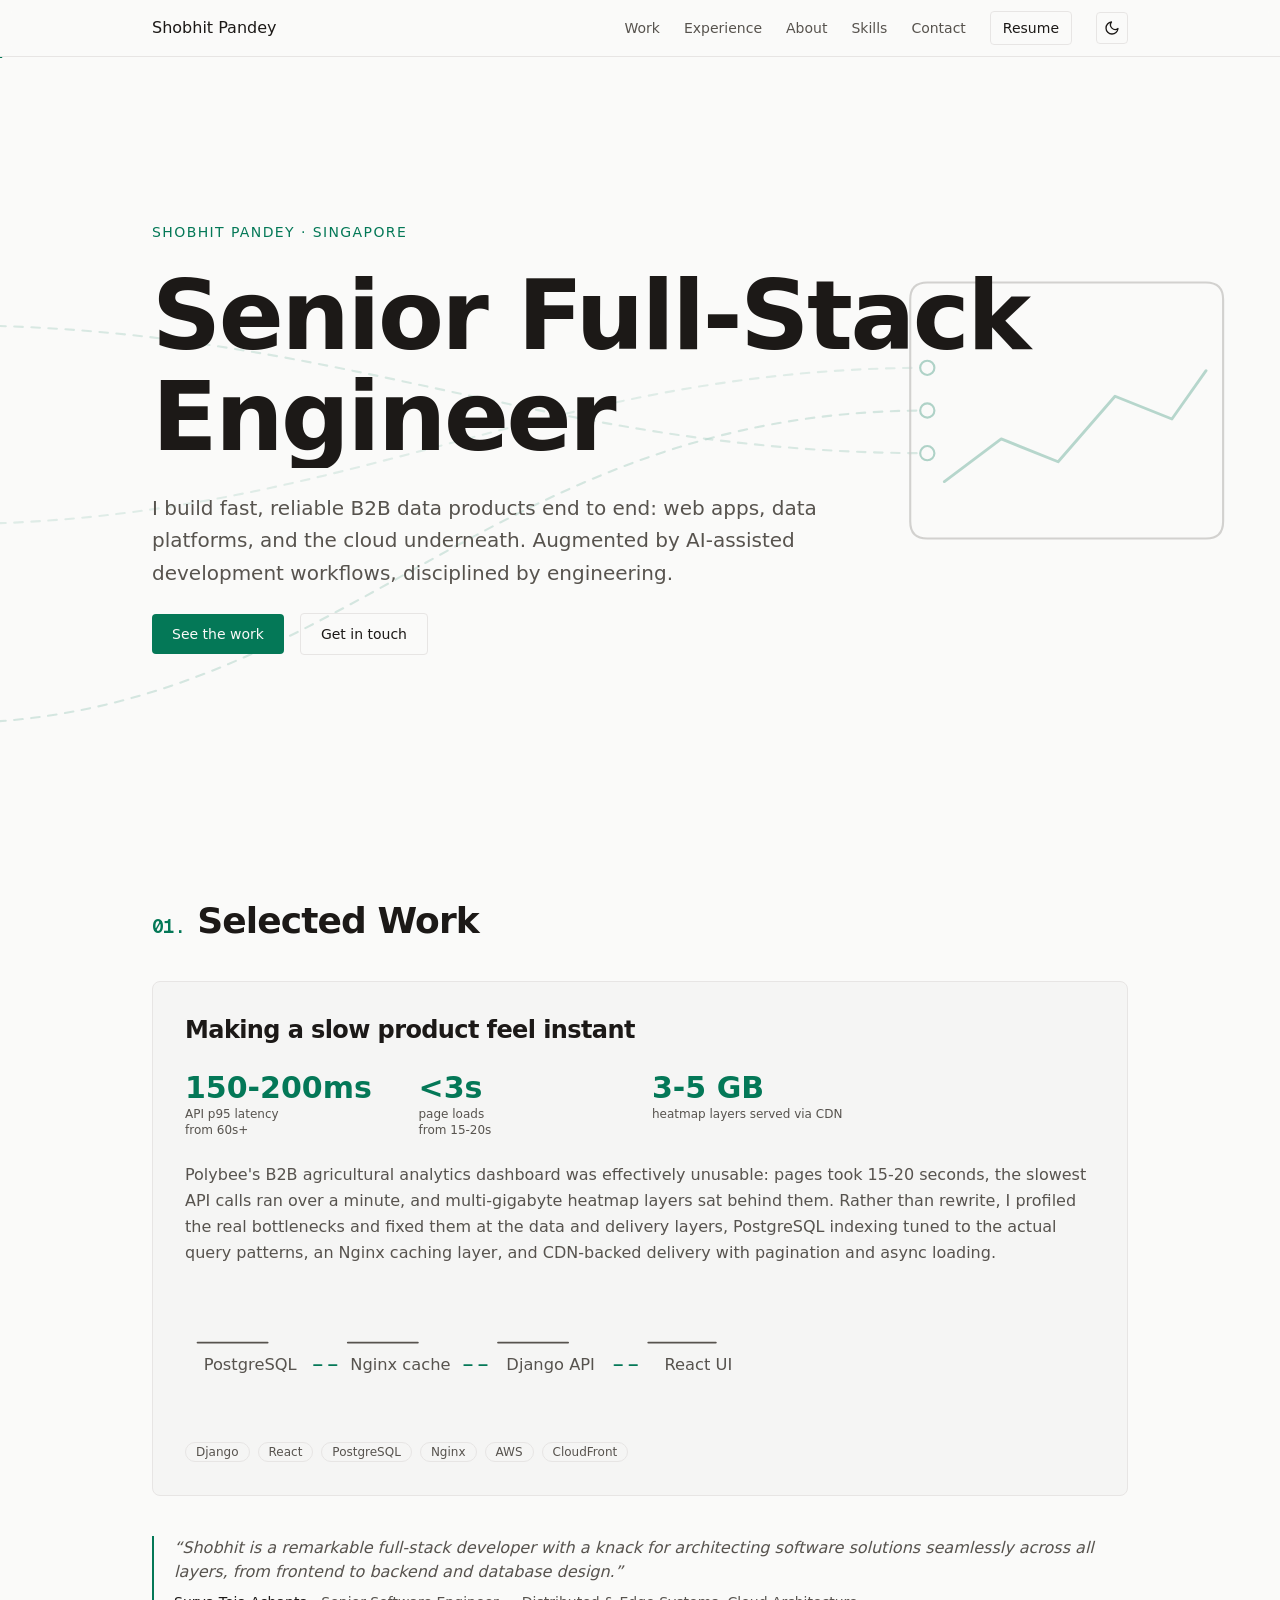
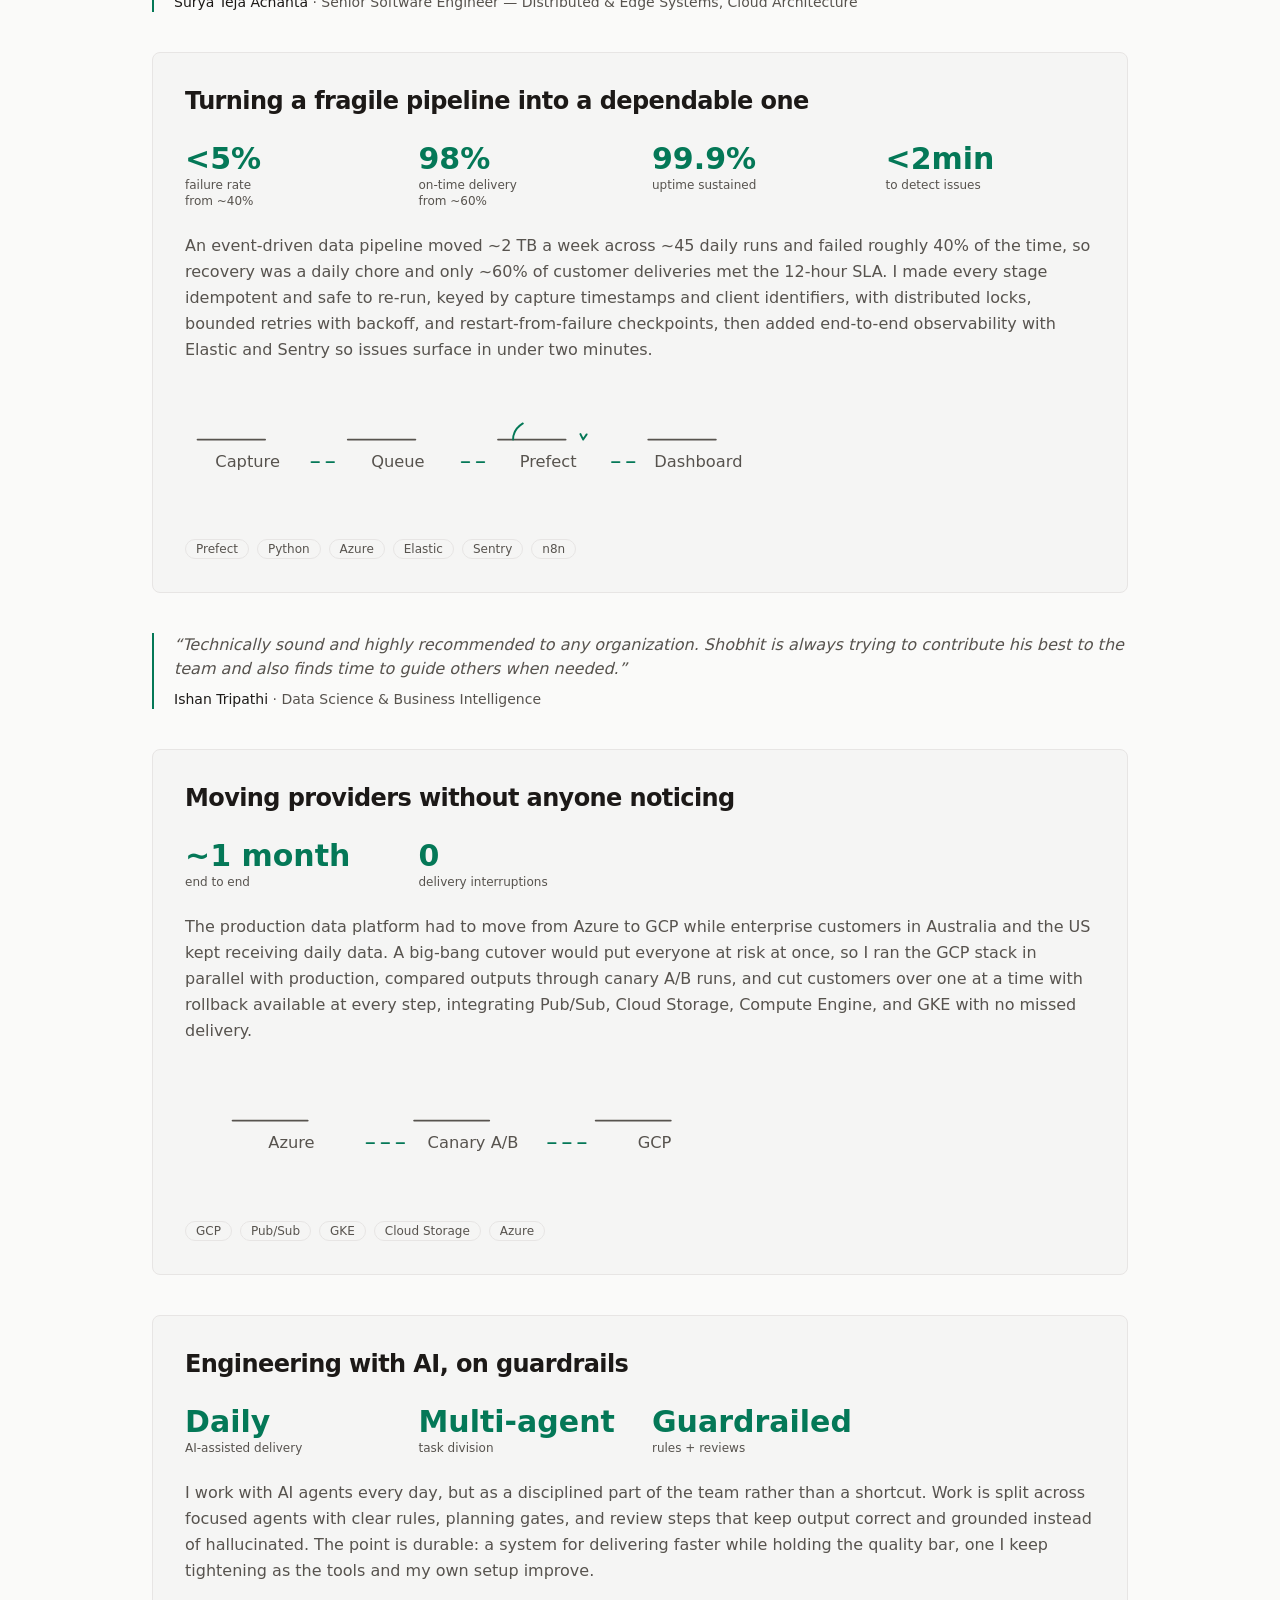
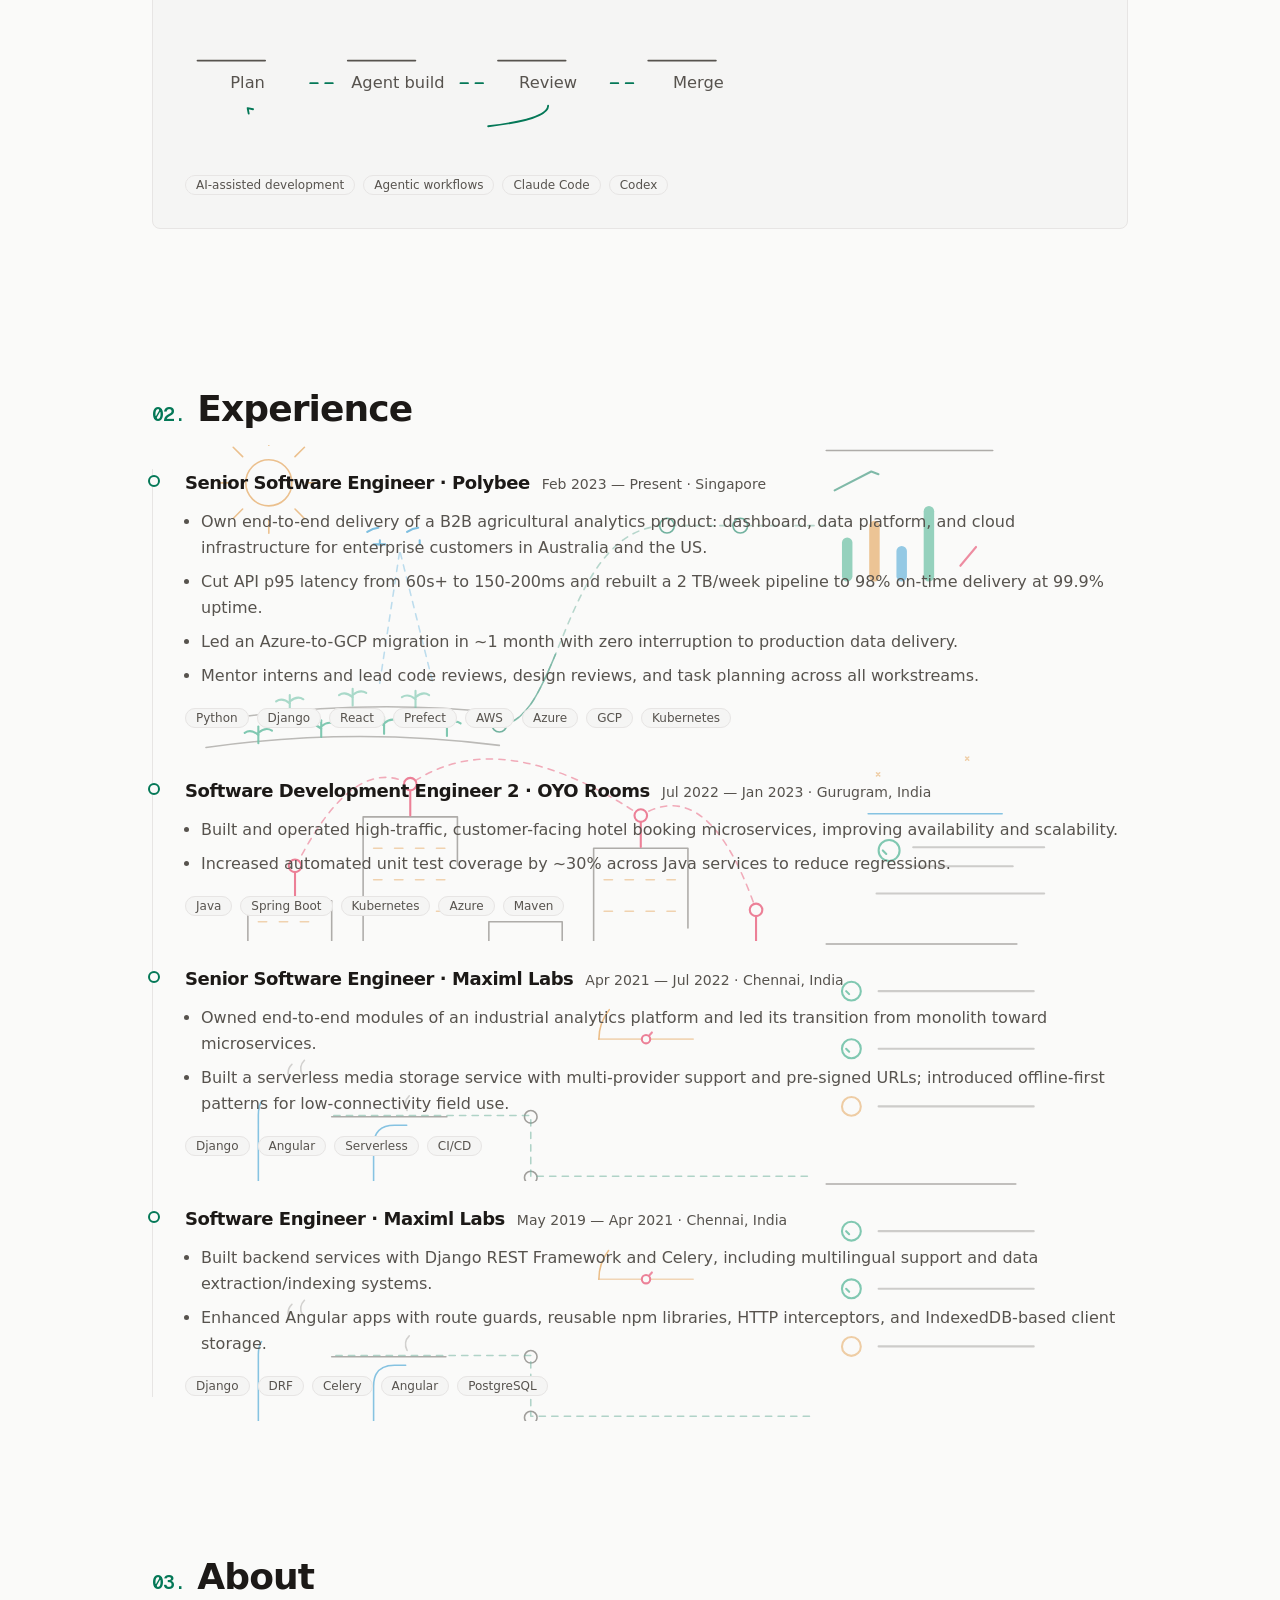
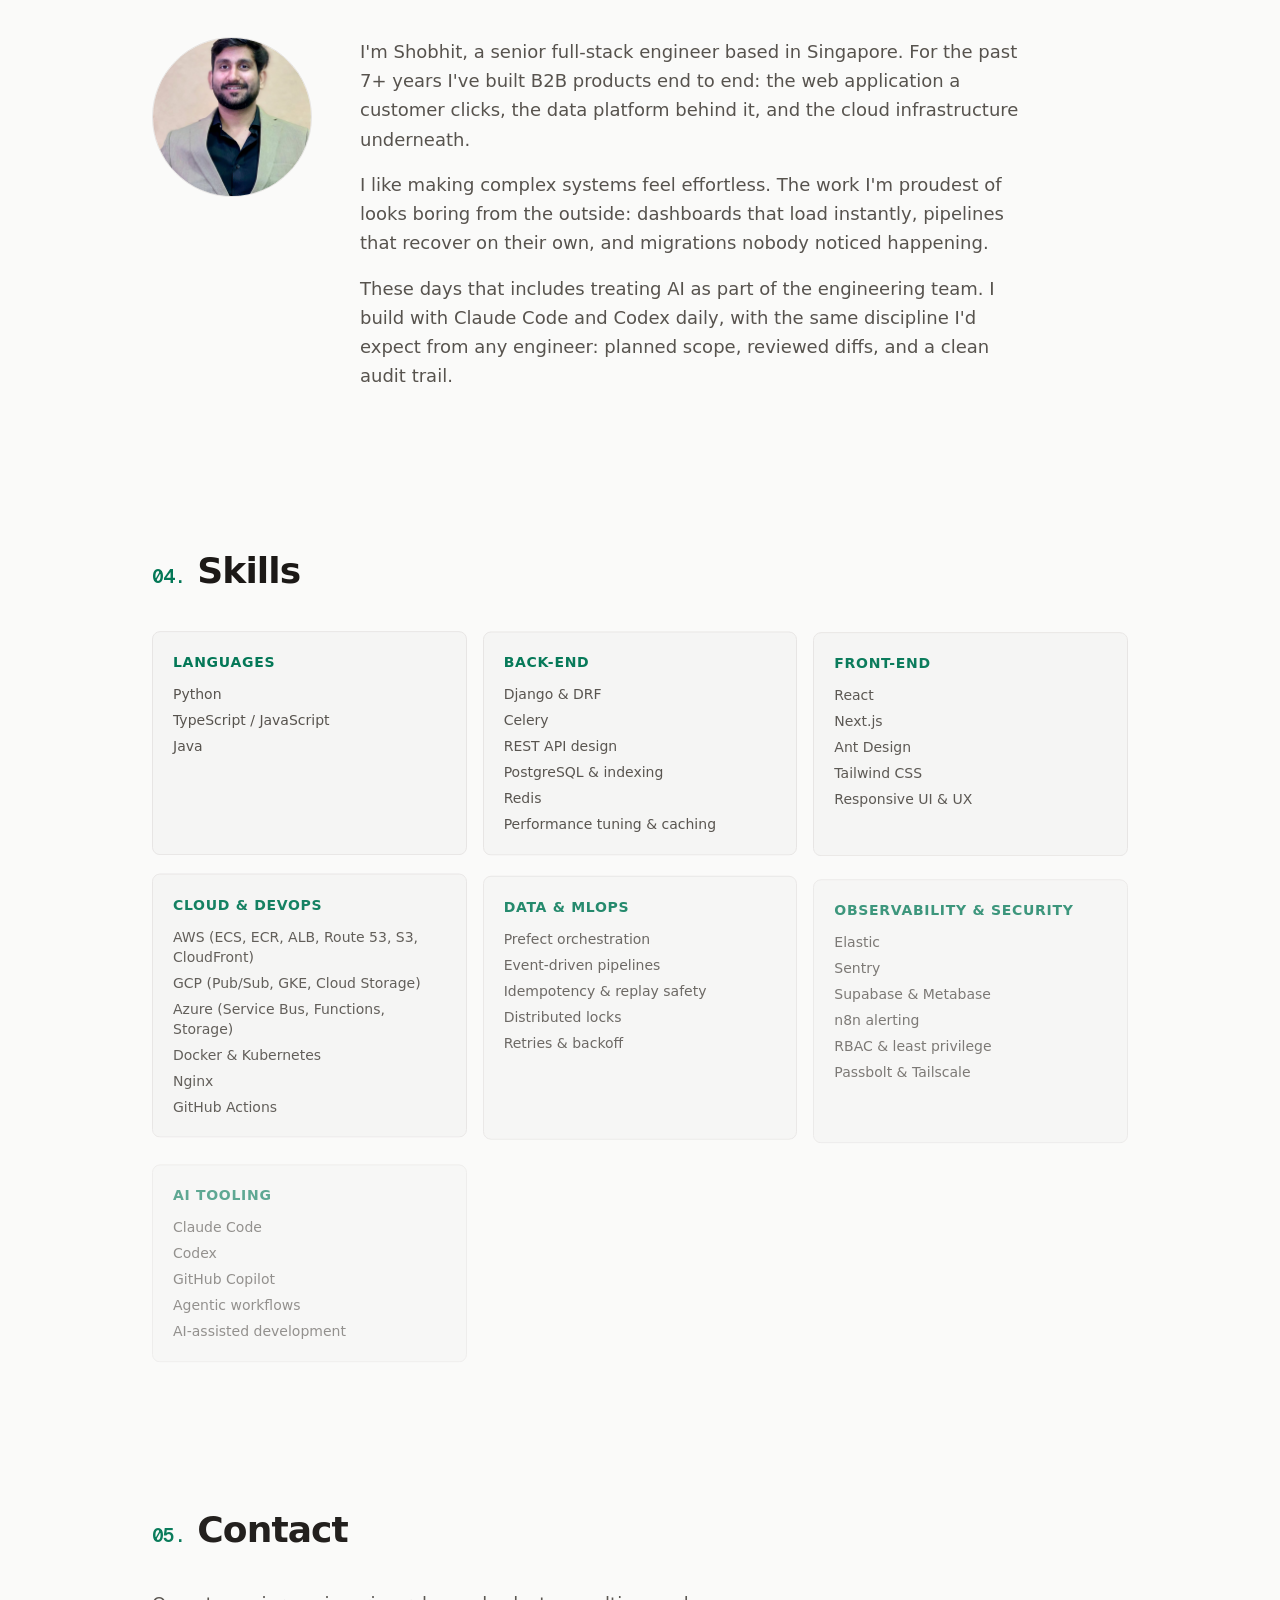
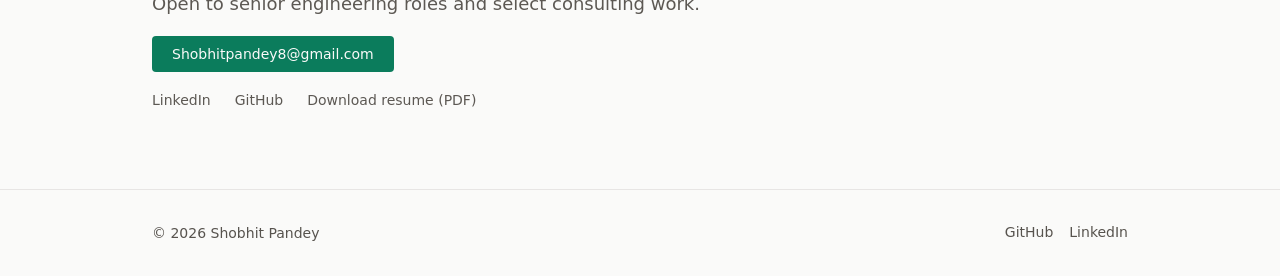
==== commit 6cd989c5: "Deploy round-2 baseline + narrative case studies + reframed AI" ====
--- a/index.html
+++ b/index.html
@@ -1 +1 @@
-<!DOCTYPE html><!--k0xM5BDvJJb0AtnsZ5YPq--><html lang="en"><head><meta charSet="utf-8"/><meta name="viewport" content="width=device-width, initial-scale=1"/><link rel="preload" href="/_next/static/media/22a5144ee8d83bca-s.p.woff2" as="font" crossorigin="" type="font/woff2"/><link rel="preload" href="/_next/static/media/7d4881bb7e1bf84d-s.p.woff2" as="font" crossorigin="" type="font/woff2"/><link rel="stylesheet" href="/_next/static/css/d4221296fb626bd6.css" data-precedence="next"/><link rel="preload" as="script" fetchPriority="low" href="/_next/static/chunks/webpack-b66e35ffe30362a3.js"/><script src="/_next/static/chunks/4bd1b696-c023c6e3521b1417.js" async=""></script><script src="/_next/static/chunks/255-eb4aecc3ff015961.js" async=""></script><script src="/_next/static/chunks/main-app-fe5140e8109803b8.js" async=""></script><script src="/_next/static/chunks/c15bf2b0-52e8419f34af26ab.js" async=""></script><script src="/_next/static/chunks/760-0060595bba339441.js" async=""></script><script src="/_next/static/chunks/app/layout-38d9240f57d21cc9.js" async=""></script><script src="/_next/static/chunks/356-01a648e5cad1231c.js" async=""></script><script src="/_next/static/chunks/app/page-b1e809fbb3742c1d.js" async=""></script><meta name="next-size-adjust" content=""/><meta name="theme-color" media="(prefers-color-scheme: light)" content="#fafaf9"/><meta name="theme-color" media="(prefers-color-scheme: dark)" content="#0c0a09"/><title>Shobhit Pandey — Senior Full-Stack Engineer</title><meta name="description" content="Senior Full-Stack Engineer in Singapore building fast, reliable B2B data products end to end. AI-augmented development workflows."/><meta name="robots" content="index, follow"/><link rel="canonical" href="https://shobhit-pandey.github.io"/><meta property="og:title" content="Shobhit Pandey — Senior Full-Stack Engineer"/><meta property="og:description" content="Senior Full-Stack Engineer in Singapore building fast, reliable B2B data products end to end. AI-augmented development workflows."/><meta property="og:url" content="https://shobhit-pandey.github.io"/><meta property="og:site_name" content="Shobhit Pandey"/><meta property="og:locale" content="en_US"/><meta property="og:image:alt" content="Shobhit Pandey — Senior Full-Stack Engineer"/><meta property="og:image:type" content="image/png"/><meta property="og:image" content="https://shobhit-pandey.github.io/opengraph-image?8a0211ddf92d6e6d"/><meta property="og:image:width" content="1200"/><meta property="og:image:height" content="630"/><meta property="og:type" content="website"/><meta name="twitter:card" content="summary_large_image"/><meta name="twitter:title" content="Shobhit Pandey — Senior Full-Stack Engineer"/><meta name="twitter:description" content="Senior Full-Stack Engineer in Singapore building fast, reliable B2B data products end to end. AI-augmented development workflows."/><meta name="twitter:image:alt" content="Shobhit Pandey — Senior Full-Stack Engineer"/><meta name="twitter:image:type" content="image/png"/><meta name="twitter:image" content="https://shobhit-pandey.github.io/opengraph-image?8a0211ddf92d6e6d"/><meta name="twitter:image:width" content="1200"/><meta name="twitter:image:height" content="630"/><link rel="icon" href="/icon.svg?782fbf44f29c7cb6" type="image/svg+xml" sizes="any"/><script src="/_next/static/chunks/polyfills-42372ed130431b0a.js" noModule=""></script></head><body class="__variable_246ccd __variable_c29908 antialiased"><div hidden=""><!--$--><!--/$--></div><script type="application/ld+json">{"@context":"https://schema.org","@type":"Person","name":"Shobhit Pandey","jobTitle":"Senior Full-Stack Engineer","email":"Shobhitpandey8@gmail.com","url":"https://shobhit-pandey.github.io","sameAs":["https://www.linkedin.com/in/shobhit-pandey/","https://github.com/Shobhit-pandey"],"address":{"@type":"PostalAddress","addressLocality":"Singapore"}}</script><script>((a,b,c,d,e,f,g,h)=>{let i=document.documentElement,j=["light","dark"];function k(b){var c;(Array.isArray(a)?a:[a]).forEach(a=>{let c="class"===a,d=c&&f?e.map(a=>f[a]||a):e;c?(i.classList.remove(...d),i.classList.add(f&&f[b]?f[b]:b)):i.setAttribute(a,b)}),c=b,h&&j.includes(c)&&(i.style.colorScheme=c)}if(d)k(d);else try{let a=localStorage.getItem(b)||c,d=g&&"system"===a?window.matchMedia("(prefers-color-scheme: dark)").matches?"dark":"light":a;k(d)}catch(a){}})("class","theme","system",null,["light","dark"],null,true,true)</script><div aria-hidden="true" class="pointer-events-none fixed inset-0 z-30"></div><div aria-hidden="true" class="fixed inset-x-0 top-14 z-39 h-0.5 origin-left scale-x-0 bg-accent"></div><a href="#main" class="sr-only focus:not-sr-only focus:absolute focus:left-4 focus:top-4 focus:z-50 focus:rounded focus:bg-surface focus:px-4 focus:py-2">Skip to content</a><header class="fixed inset-x-0 top-0 z-40 border-b border-border bg-background/80 backdrop-blur"><nav aria-label="Main" class="mx-auto flex h-14 max-w-5xl items-center justify-between px-4 sm:px-6"><a href="#main" class="font-medium">Shobhit Pandey</a><div class="flex items-center gap-4 sm:gap-6"><ul class="hidden items-center gap-6 text-sm text-muted sm:flex"><li><a href="#work" class="link-underline pb-0.5 hover:text-foreground">Work</a></li><li><a href="#experience" class="link-underline pb-0.5 hover:text-foreground">Experience</a></li><li><a href="#about" class="link-underline pb-0.5 hover:text-foreground">About</a></li><li><a href="#skills" class="link-underline pb-0.5 hover:text-foreground">Skills</a></li><li><a href="#contact" class="link-underline pb-0.5 hover:text-foreground">Contact</a></li></ul><a href="/resume.pdf" class="rounded border border-border px-3 py-1.5 text-sm hover:border-accent hover:text-accent">Resume</a><span class="inline-block size-8" aria-hidden="true"></span></div></nav></header><main id="main"><section id="hero" class="relative isolate pt-14"><div aria-hidden="true" class="pointer-events-none absolute inset-0 -z-10 hidden opacity-30 md:block"><svg viewBox="0 0 900 600" preserveAspectRatio="xMaxYMid slice" class="h-full w-full" fill="none" stroke-linecap="round" stroke-linejoin="round"><g stroke="var(--accent)" stroke-width="1.5" stroke-dasharray="6 6"><path data-flow="true" d="M-40 520 C240 520 340 300 652 300" opacity="0.5"></path><path data-flow="true" d="M-40 380 C240 380 380 270 652 270" opacity="0.35"></path><path data-flow="true" d="M-40 240 C240 240 380 330 652 330" opacity="0.45"></path></g><path data-draw="true" d="M652 210 H848 Q860 210 860 222 V378 Q860 390 848 390 H652 Q640 390 640 378 V222 Q640 210 652 210 Z" stroke="var(--muted)" stroke-width="1.5" opacity="0.8"></path><g stroke="var(--accent)" stroke-width="1.5"><circle cx="652" cy="270" r="5" fill="var(--background)"></circle><circle cx="652" cy="300" r="5" fill="var(--background)"></circle><circle cx="652" cy="330" r="5" fill="var(--background)"></circle></g><path data-draw="true" d="M664 350 L704 320 L744 336 L784 290 L824 306 L848 272" stroke="var(--accent)" stroke-width="2" opacity="0.9"></path></svg></div><div class="mx-auto flex min-h-[85svh] max-w-5xl flex-col justify-center gap-6 px-4 py-16 sm:px-6 sm:py-24"><div><p class="text-sm font-medium uppercase tracking-widest text-accent">Shobhit Pandey<!-- --> · <!-- -->Singapore</p></div><div><h1 class="max-w-4xl text-5xl font-semibold leading-[1.05] tracking-tight sm:text-7xl md:text-8xl">Senior Full-Stack Engineer</h1></div><div class="flex flex-col gap-6"><p class="max-w-2xl text-lg leading-relaxed text-muted sm:text-xl">I build fast, reliable B2B data products end to end: web apps, data platforms, and the cloud underneath. Augmented by AI-assisted development workflows, disciplined by engineering.</p><div class="flex flex-wrap items-center gap-4"><a href="#work" class="rounded px-5 py-2.5 text-sm bg-accent font-medium text-background hover:opacity-90">See the work</a><a href="#contact" class="rounded px-5 py-2.5 text-sm border border-border hover:border-accent hover:text-accent">Get in touch</a></div></div></div></section><section id="work" class="scroll-mt-16"><div class="mx-auto max-w-5xl px-4 py-20 sm:px-6"><div><h2 class="mb-10 text-3xl font-semibold tracking-tight sm:text-4xl"><span aria-hidden="true" class="mr-3 font-mono text-lg text-accent sm:text-xl">01<!-- -->.</span>Selected Work</h2></div><div class="group/work space-y-10"><div><div class="relative overflow-hidden rounded-lg border border-border bg-surface transition duration-300 group-has-[article:hover]/work:opacity-60 hover:-translate-y-1 hover:border-accent/50 hover:opacity-100!"><div aria-hidden="true" class="pointer-events-none absolute inset-0 transition-opacity duration-300" style="opacity:var(--glow, 0);background:radial-gradient(320px at var(--mx, 50%) var(--my, 50%), color-mix(in srgb, var(--accent) var(--glow-strength), transparent), transparent 75%)"></div><article class="p-6 sm:p-8"><h3 class="text-xl font-semibold tracking-tight sm:text-2xl">Making a slow product feel instant</h3><dl class="my-6 grid grid-cols-2 gap-6 sm:grid-cols-4"><div class="flex flex-col"><dt class="order-last text-xs text-muted">API p95 latency<span class="block">from 60s+</span></dt><dd class="text-2xl font-semibold text-accent sm:text-3xl"><span class="tabular-nums">150-200ms</span></dd></div><div class="flex flex-col"><dt class="order-last text-xs text-muted">page loads<span class="block">from 15-20s</span></dt><dd class="text-2xl font-semibold text-accent sm:text-3xl"><span class="tabular-nums">&lt;3s</span></dd></div><div class="flex flex-col"><dt class="order-last text-xs text-muted">data served via CDN</dt><dd class="text-2xl font-semibold text-accent sm:text-3xl"><span class="tabular-nums">3-5 GB</span></dd></div></dl><p class="text-sm leading-relaxed text-muted sm:text-base">Inherited an enterprise analytics product that was too slow to trust, with pages taking 15-20 seconds and the heaviest requests running over a minute. Instead of a rewrite, I measured where the time actually went and fixed it at the data and delivery layers, the kind of profiling-first performance work that carries across any stack.</p><div aria-hidden="true" class="mt-6 hidden sm:block"><svg viewBox="0 0 460 100" width="460" height="100" class="h-auto w-full max-w-xl" fill="none" stroke-linecap="round" stroke-linejoin="round"><path data-draw="true" d="M10 42 H94 Q102 42 102 50 V70 Q102 78 94 78 H10 Q2 78 2 70 V50 Q2 42 10 42 Z" stroke="var(--muted)" stroke-width="1.5"></path><text x="52" y="64" text-anchor="middle" fill="var(--muted)" font-size="13">PostgreSQL</text><path data-flow="true" d="M102 60 H122" stroke="var(--accent)" stroke-width="1.5" stroke-dasharray="6 6"></path><path data-draw="true" d="M130 42 H214 Q222 42 222 50 V70 Q222 78 214 78 H130 Q122 78 122 70 V50 Q122 42 130 42 Z" stroke="var(--muted)" stroke-width="1.5"></path><text x="172" y="64" text-anchor="middle" fill="var(--muted)" font-size="13">Nginx cache</text><path data-flow="true" d="M222 60 H242" stroke="var(--accent)" stroke-width="1.5" stroke-dasharray="6 6"></path><path data-draw="true" d="M250 42 H334 Q342 42 342 50 V70 Q342 78 334 78 H250 Q242 78 242 70 V50 Q242 42 250 42 Z" stroke="var(--muted)" stroke-width="1.5"></path><text x="292" y="64" text-anchor="middle" fill="var(--muted)" font-size="13">Django API</text><path data-flow="true" d="M342 60 H362" stroke="var(--accent)" stroke-width="1.5" stroke-dasharray="6 6"></path><path data-draw="true" d="M370 42 H450 Q458 42 458 50 V70 Q458 78 450 78 H370 Q362 78 362 70 V50 Q362 42 370 42 Z" stroke="var(--muted)" stroke-width="1.5"></path><text x="410" y="64" text-anchor="middle" fill="var(--muted)" font-size="13">React UI</text></svg></div><ul class="mt-6 flex flex-wrap gap-2"><li><span class="rounded-full border border-border bg-surface px-2.5 py-0.5 text-xs text-muted">Profiling</span></li><li><span class="rounded-full border border-border bg-surface px-2.5 py-0.5 text-xs text-muted">Caching</span></li><li><span class="rounded-full border border-border bg-surface px-2.5 py-0.5 text-xs text-muted">Database tuning</span></li><li><span class="rounded-full border border-border bg-surface px-2.5 py-0.5 text-xs text-muted">CDN delivery</span></li></ul></article></div></div><div><figure class="border-l-2 border-accent pl-5"><blockquote class="text-base italic text-muted">“<!-- -->Shobhit is a remarkable full-stack developer with a knack for architecting software solutions seamlessly across all layers, from frontend to backend and database design.<!-- -->”</blockquote><figcaption class="mt-2 text-sm"><span class="font-medium">Surya Teja Achanta</span><span class="text-muted"> · <!-- -->Senior Software Engineer — Distributed &amp; Edge Systems, Cloud Architecture</span></figcaption></figure></div><div><div class="relative overflow-hidden rounded-lg border border-border bg-surface transition duration-300 group-has-[article:hover]/work:opacity-60 hover:-translate-y-1 hover:border-accent/50 hover:opacity-100!"><div aria-hidden="true" class="pointer-events-none absolute inset-0 transition-opacity duration-300" style="opacity:var(--glow, 0);background:radial-gradient(320px at var(--mx, 50%) var(--my, 50%), color-mix(in srgb, var(--accent) var(--glow-strength), transparent), transparent 75%)"></div><article class="p-6 sm:p-8"><h3 class="text-xl font-semibold tracking-tight sm:text-2xl">Turning a fragile pipeline into a dependable one</h3><dl class="my-6 grid grid-cols-2 gap-6 sm:grid-cols-4"><div class="flex flex-col"><dt class="order-last text-xs text-muted">failure rate<span class="block">from ~40%</span></dt><dd class="text-2xl font-semibold text-accent sm:text-3xl"><span class="tabular-nums">&lt;5%</span></dd></div><div class="flex flex-col"><dt class="order-last text-xs text-muted">on-time delivery<span class="block">from ~60%</span></dt><dd class="text-2xl font-semibold text-accent sm:text-3xl"><span class="tabular-nums">98%</span></dd></div><div class="flex flex-col"><dt class="order-last text-xs text-muted">uptime sustained</dt><dd class="text-2xl font-semibold text-accent sm:text-3xl"><span class="tabular-nums">99.9%</span></dd></div><div class="flex flex-col"><dt class="order-last text-xs text-muted">to detect issues</dt><dd class="text-2xl font-semibold text-accent sm:text-3xl"><span class="tabular-nums">&lt;2min</span></dd></div></dl><p class="text-sm leading-relaxed text-muted sm:text-base">A core data pipeline failed often enough that recovery was a daily chore and deadlines slipped. The shift that mattered was reframing the goal from &#x27;prevent every failure&#x27; to &#x27;make every step safe to retry&#x27;, then backing it with observability so issues surface in seconds. It is the reliability playbook I bring to any system that has to run unattended.</p><div aria-hidden="true" class="mt-6 hidden sm:block"><svg viewBox="0 0 460 100" width="460" height="100" class="h-auto w-full max-w-xl" fill="none" stroke-linecap="round" stroke-linejoin="round"><path data-draw="true" d="M10 42 H90 Q98 42 98 50 V70 Q98 78 90 78 H10 Q2 78 2 70 V50 Q2 42 10 42 Z" stroke="var(--muted)" stroke-width="1.5"></path><text x="50" y="64" text-anchor="middle" fill="var(--muted)" font-size="13">Capture</text><path data-flow="true" d="M98 60 H122" stroke="var(--accent)" stroke-width="1.5" stroke-dasharray="6 6"></path><path data-draw="true" d="M130 42 H210 Q218 42 218 50 V70 Q218 78 210 78 H130 Q122 78 122 70 V50 Q122 42 130 42 Z" stroke="var(--muted)" stroke-width="1.5"></path><text x="170" y="64" text-anchor="middle" fill="var(--muted)" font-size="13">Queue</text><path data-flow="true" d="M218 60 H242" stroke="var(--accent)" stroke-width="1.5" stroke-dasharray="6 6"></path><path data-draw="true" d="M250 42 H330 Q338 42 338 50 V70 Q338 78 330 78 H250 Q242 78 242 70 V50 Q242 42 250 42 Z" stroke="var(--muted)" stroke-width="1.5"></path><text x="290" y="64" text-anchor="middle" fill="var(--muted)" font-size="13">Prefect</text><path data-flow="true" d="M338 60 H362" stroke="var(--accent)" stroke-width="1.5" stroke-dasharray="6 6"></path><path data-draw="true" d="M370 42 H450 Q458 42 458 50 V70 Q458 78 450 78 H370 Q362 78 362 70 V50 Q362 42 370 42 Z" stroke="var(--muted)" stroke-width="1.5"></path><text x="410" y="64" text-anchor="middle" fill="var(--muted)" font-size="13">Dashboard</text><path data-draw="true" d="M262 42 C262 18 318 18 318 42" stroke="var(--accent)" stroke-width="1.5"></path><path data-draw="true" d="M318 42 L313 32 M318 42 L324 33" stroke="var(--accent)" stroke-width="1.5"></path></svg></div><ul class="mt-6 flex flex-wrap gap-2"><li><span class="rounded-full border border-border bg-surface px-2.5 py-0.5 text-xs text-muted">Idempotency</span></li><li><span class="rounded-full border border-border bg-surface px-2.5 py-0.5 text-xs text-muted">Retries &amp; backoff</span></li><li><span class="rounded-full border border-border bg-surface px-2.5 py-0.5 text-xs text-muted">Observability</span></li><li><span class="rounded-full border border-border bg-surface px-2.5 py-0.5 text-xs text-muted">Alerting</span></li></ul></article></div></div><div><figure class="border-l-2 border-accent pl-5"><blockquote class="text-base italic text-muted">“<!-- -->Technically sound and highly recommended to any organization. Shobhit is always trying to contribute his best to the team and also finds time to guide others when needed.<!-- -->”</blockquote><figcaption class="mt-2 text-sm"><span class="font-medium">Ishan Tripathi</span><span class="text-muted"> · <!-- -->Data Science &amp; Business Intelligence</span></figcaption></figure></div><div><div class="relative overflow-hidden rounded-lg border border-border bg-surface transition duration-300 group-has-[article:hover]/work:opacity-60 hover:-translate-y-1 hover:border-accent/50 hover:opacity-100!"><div aria-hidden="true" class="pointer-events-none absolute inset-0 transition-opacity duration-300" style="opacity:var(--glow, 0);background:radial-gradient(320px at var(--mx, 50%) var(--my, 50%), color-mix(in srgb, var(--accent) var(--glow-strength), transparent), transparent 75%)"></div><article class="p-6 sm:p-8"><h3 class="text-xl font-semibold tracking-tight sm:text-2xl">Moving providers without anyone noticing</h3><dl class="my-6 grid grid-cols-2 gap-6 sm:grid-cols-4"><div class="flex flex-col"><dt class="order-last text-xs text-muted">end to end</dt><dd class="text-2xl font-semibold text-accent sm:text-3xl"><span class="tabular-nums">~1 month</span></dd></div><div class="flex flex-col"><dt class="order-last text-xs text-muted">delivery interruptions</dt><dd class="text-2xl font-semibold text-accent sm:text-3xl"><span class="tabular-nums">0</span></dd></div></dl><p class="text-sm leading-relaxed text-muted sm:text-base">A production platform had to change cloud providers while customers kept depending on it every day. The approach was risk-first: run both stacks side by side, prove they produced identical results, and move traffic over gradually so there was never a single moment when everything could break. Migrations succeed or fail on that discipline, not on the specific clouds involved.</p><div aria-hidden="true" class="mt-6 hidden sm:block"><svg viewBox="0 0 460 100" width="460" height="100" class="h-auto w-full max-w-xl" fill="none" stroke-linecap="round" stroke-linejoin="round"><path data-draw="true" d="M38 42 H132 Q140 42 140 50 V70 Q140 78 132 78 H38 Q30 78 30 70 V50 Q30 42 38 42 Z" stroke="var(--muted)" stroke-width="1.5"></path><text x="85" y="64" text-anchor="middle" fill="var(--muted)" font-size="13">Azure</text><path data-flow="true" d="M140 60 H175" stroke="var(--accent)" stroke-width="1.5" stroke-dasharray="6 6"></path><path data-draw="true" d="M183 42 H277 Q285 42 285 50 V70 Q285 78 277 78 H183 Q175 78 175 70 V50 Q175 42 183 42 Z" stroke="var(--muted)" stroke-width="1.5"></path><text x="230" y="64" text-anchor="middle" fill="var(--muted)" font-size="13">Canary A/B</text><path data-flow="true" d="M285 60 H320" stroke="var(--accent)" stroke-width="1.5" stroke-dasharray="6 6"></path><path data-draw="true" d="M328 42 H422 Q430 42 430 50 V70 Q430 78 422 78 H328 Q320 78 320 70 V50 Q320 42 328 42 Z" stroke="var(--muted)" stroke-width="1.5"></path><text x="375" y="64" text-anchor="middle" fill="var(--muted)" font-size="13">GCP</text></svg></div><ul class="mt-6 flex flex-wrap gap-2"><li><span class="rounded-full border border-border bg-surface px-2.5 py-0.5 text-xs text-muted">Canary releases</span></li><li><span class="rounded-full border border-border bg-surface px-2.5 py-0.5 text-xs text-muted">Parallel-run validation</span></li><li><span class="rounded-full border border-border bg-surface px-2.5 py-0.5 text-xs text-muted">Gradual cutover</span></li></ul></article></div></div><div><div class="relative overflow-hidden rounded-lg border border-border bg-surface transition duration-300 group-has-[article:hover]/work:opacity-60 hover:-translate-y-1 hover:border-accent/50 hover:opacity-100!"><div aria-hidden="true" class="pointer-events-none absolute inset-0 transition-opacity duration-300" style="opacity:var(--glow, 0);background:radial-gradient(320px at var(--mx, 50%) var(--my, 50%), color-mix(in srgb, var(--accent) var(--glow-strength), transparent), transparent 75%)"></div><article class="p-6 sm:p-8"><h3 class="text-xl font-semibold tracking-tight sm:text-2xl">Engineering with AI, on guardrails</h3><dl class="my-6 grid grid-cols-2 gap-6 sm:grid-cols-4"><div class="flex flex-col"><dt class="order-last text-xs text-muted">AI-assisted delivery</dt><dd class="text-2xl font-semibold text-accent sm:text-3xl"><span class="tabular-nums">Daily</span></dd></div><div class="flex flex-col"><dt class="order-last text-xs text-muted">task division</dt><dd class="text-2xl font-semibold text-accent sm:text-3xl"><span class="tabular-nums">Multi-agent</span></dd></div><div class="flex flex-col"><dt class="order-last text-xs text-muted">rules + reviews</dt><dd class="text-2xl font-semibold text-accent sm:text-3xl"><span class="tabular-nums">Guardrailed</span></dd></div></dl><p class="text-sm leading-relaxed text-muted sm:text-base">I work with AI agents every day, but as a disciplined part of the team rather than a shortcut. Work is split across focused agents with clear rules, planning gates, and review steps that keep output correct and grounded instead of hallucinated. The point is durable: a system for delivering faster while holding the quality bar, one I keep tightening as the tools and my own setup improve.</p><div aria-hidden="true" class="mt-6 hidden sm:block"><svg viewBox="0 0 460 112" width="460" height="112" class="h-auto w-full max-w-xl" fill="none" stroke-linecap="round" stroke-linejoin="round"><path data-draw="true" d="M10 42 H90 Q98 42 98 50 V70 Q98 78 90 78 H10 Q2 78 2 70 V50 Q2 42 10 42 Z" stroke="var(--muted)" stroke-width="1.5"></path><text x="50" y="64" text-anchor="middle" fill="var(--muted)" font-size="13">Plan</text><path data-flow="true" d="M98 60 H122" stroke="var(--accent)" stroke-width="1.5" stroke-dasharray="6 6"></path><path data-draw="true" d="M130 42 H210 Q218 42 218 50 V70 Q218 78 210 78 H130 Q122 78 122 70 V50 Q122 42 130 42 Z" stroke="var(--muted)" stroke-width="1.5"></path><text x="170" y="64" text-anchor="middle" fill="var(--muted)" font-size="13">Agent build</text><path data-flow="true" d="M218 60 H242" stroke="var(--accent)" stroke-width="1.5" stroke-dasharray="6 6"></path><path data-draw="true" d="M250 42 H330 Q338 42 338 50 V70 Q338 78 330 78 H250 Q242 78 242 70 V50 Q242 42 250 42 Z" stroke="var(--muted)" stroke-width="1.5"></path><text x="290" y="64" text-anchor="middle" fill="var(--muted)" font-size="13">Review</text><path data-flow="true" d="M338 60 H362" stroke="var(--accent)" stroke-width="1.5" stroke-dasharray="6 6"></path><path data-draw="true" d="M370 42 H450 Q458 42 458 50 V70 Q458 78 450 78 H370 Q362 78 362 70 V50 Q362 42 370 42 Z" stroke="var(--muted)" stroke-width="1.5"></path><text x="410" y="64" text-anchor="middle" fill="var(--muted)" font-size="13">Merge</text><path data-draw="true" d="M290 78 C290 104 70 104 50 80" stroke="var(--accent)" stroke-width="1.5"></path><path data-draw="true" d="M50 80 L52 90 M50 80 L60 82" stroke="var(--accent)" stroke-width="1.5"></path></svg></div><ul class="mt-6 flex flex-wrap gap-2"><li><span class="rounded-full border border-border bg-surface px-2.5 py-0.5 text-xs text-muted">AI-assisted development</span></li><li><span class="rounded-full border border-border bg-surface px-2.5 py-0.5 text-xs text-muted">Agentic workflows</span></li><li><span class="rounded-full border border-border bg-surface px-2.5 py-0.5 text-xs text-muted">Claude Code</span></li><li><span class="rounded-full border border-border bg-surface px-2.5 py-0.5 text-xs text-muted">Codex</span></li></ul></article></div></div></div></div></section><section id="experience" class="scroll-mt-16"><div class="mx-auto max-w-5xl px-4 py-20 sm:px-6"><div><h2 class="mb-10 text-3xl font-semibold tracking-tight sm:text-4xl"><span aria-hidden="true" class="mr-3 font-mono text-lg text-accent sm:text-xl">02<!-- -->.</span>Experience</h2></div><ol class="space-y-8 border-l border-border pl-6 sm:pl-8"><li class="relative"><span aria-hidden="true" class="absolute -left-[29px] top-6 size-3 rounded-full border-2 border-accent bg-background sm:-left-[37px]"></span><div class="overflow-hidden rounded-lg border border-border bg-surface"><div class="h-32 border-b border-border bg-background/40 sm:h-44"><div aria-hidden="true" class="h-full w-full"><svg viewBox="0 0 900 360" preserveAspectRatio="xMidYMid slice" class="h-full w-full" fill="none" stroke-linecap="round" stroke-linejoin="round"><defs><g id="plant_S_1_" stroke="var(--scene-green)" stroke-width="2"><path d="M0 0 V-16"></path><path d="M0 -8 Q-7 -14 -13 -10"></path><path d="M0 -10 Q7 -16 13 -12"></path></g></defs><g data-drift="-4" stroke="var(--scene-amber)" stroke-width="1.5" opacity="0.8"><circle cx="80" cy="70" r="22"></circle><path data-draw="true" d="M80 34 V22 M80 106 V118 M44 70 H32 M116 70 H128 M55 45 L46 36 M105 45 L114 36 M55 95 L46 104 M105 95 L114 104"></path></g><g data-drift="-10"><g stroke="var(--scene-sky)" stroke-width="2" opacity="0.9"><path data-draw="true" d="M180 130 H230"></path><path data-draw="true" d="M186 130 V120 M224 130 V120"></path><path data-draw="true" d="M174 118 Q186 110 198 118 M212 118 Q224 110 236 118"></path></g><path data-flow="true" d="M205 136 L185 268 M205 136 L237 264" stroke="var(--scene-sky)" stroke-width="1.5" stroke-dasharray="6 6" opacity="0.45"></path></g><g data-drift="8" stroke-width="1.5"><path d="M20 320 Q160 300 300 318" stroke="var(--muted)" opacity="0.7"></path><path d="M60 290 Q180 274 300 287" stroke="var(--muted)" opacity="0.7"></path><g opacity="0.9"><use href="#plant_S_1_" x="70" y="316"></use><use href="#plant_S_1_" x="130" y="310"></use><use href="#plant_S_1_" x="190" y="307"></use><use href="#plant_S_1_" x="250" y="309"></use></g><g opacity="0.6"><use href="#plant_S_1_" x="100" y="286"></use><use href="#plant_S_1_" x="160" y="280"></use><use href="#plant_S_1_" x="220" y="282"></use></g></g><g stroke="var(--accent)" stroke-width="1.5"><path data-draw="true" d="M300 300 C360 300 360 110 460 110 H620" opacity="0.85"></path><path data-flow="true" d="M300 300 C360 300 360 110 460 110 H620" stroke-dasharray="6 6" opacity="0.5"></path><circle cx="300" cy="300" r="7" fill="var(--background)"></circle><circle cx="460" cy="110" r="7" fill="var(--background)"></circle><circle cx="530" cy="110" r="7" fill="var(--background)"></circle></g><g data-drift="-8"><path data-draw="true" d="M612 40 H828 Q840 40 840 52 V168 Q840 180 828 180 H612 Q600 180 600 168 V52 Q600 40 612 40 Z" stroke="var(--muted)" stroke-width="1.5" opacity="0.85"></path><g stroke-width="10" opacity="0.75"><path d="M632 160 V128" stroke="var(--scene-green)"></path><path d="M658 160 V112" stroke="var(--scene-amber)"></path><path d="M684 160 V136" stroke="var(--scene-sky)"></path><path d="M710 160 V98" stroke="var(--scene-green)"></path></g><path data-draw="true" d="M740 150 L765 120 L790 132 L815 100" stroke="var(--scene-rose)" stroke-width="2" opacity="0.9"></path><path data-draw="true" d="M620 78 L655 60 L690 73 L725 50 L760 62 L820 46" stroke="var(--accent)" stroke-width="2" opacity="0.9"></path></g></svg></div></div><div class="p-6"><div class="flex flex-wrap items-baseline gap-x-3 gap-y-1"><h3 class="text-lg font-semibold tracking-tight">Senior Software Engineer<!-- --> · <!-- -->Polybee</h3><p class="text-sm text-muted">Feb 2023<!-- --> — <!-- -->Present<!-- --> · <!-- -->Singapore</p></div><ul class="mt-3 list-disc space-y-2 pl-4 text-sm leading-relaxed text-muted sm:text-base"><li>Own end-to-end delivery of a B2B agricultural analytics product: dashboard, data platform, and cloud infrastructure for enterprise customers in Australia and the US.</li><li>Cut API p95 latency from 60s+ to 150-200ms and rebuilt a 2 TB/week pipeline to 98% on-time delivery at 99.9% uptime.</li><li>Led an Azure-to-GCP migration in ~1 month with zero interruption to production data delivery.</li><li>Mentor interns and lead code reviews, design reviews, and task planning across all workstreams.</li></ul><ul class="mt-4 flex flex-wrap gap-2"><li><span class="rounded-full border border-border bg-surface px-2.5 py-0.5 text-xs text-muted">Python</span></li><li><span class="rounded-full border border-border bg-surface px-2.5 py-0.5 text-xs text-muted">Django</span></li><li><span class="rounded-full border border-border bg-surface px-2.5 py-0.5 text-xs text-muted">React</span></li><li><span class="rounded-full border border-border bg-surface px-2.5 py-0.5 text-xs text-muted">Prefect</span></li><li><span class="rounded-full border border-border bg-surface px-2.5 py-0.5 text-xs text-muted">AWS</span></li><li><span class="rounded-full border border-border bg-surface px-2.5 py-0.5 text-xs text-muted">Azure</span></li><li><span class="rounded-full border border-border bg-surface px-2.5 py-0.5 text-xs text-muted">GCP</span></li><li><span class="rounded-full border border-border bg-surface px-2.5 py-0.5 text-xs text-muted">Kubernetes</span></li></ul></div></div></li><li class="relative"><span aria-hidden="true" class="absolute -left-[29px] top-6 size-3 rounded-full border-2 border-accent bg-background sm:-left-[37px]"></span><div class="overflow-hidden rounded-lg border border-border bg-surface"><div class="h-32 border-b border-border bg-background/40 sm:h-44"><div aria-hidden="true" class="h-full w-full"><svg viewBox="0 0 900 360" preserveAspectRatio="xMidYMid slice" class="h-full w-full" fill="none" stroke-linecap="round" stroke-linejoin="round"><g data-drift="-4" stroke="var(--scene-amber)" stroke-width="1.5"><path data-draw="true" d="M828 70 A24 24 0 1 1 800 38 A30 30 0 0 0 828 70 Z" opacity="0.85"></path><g opacity="0.6"><path d="M700 50 l3 3 M703 50 l-3 3"></path><path d="M745 95 l3 3 M748 95 l-3 3"></path><path d="M660 110 l3 3 M663 110 l-3 3"></path></g></g><g data-drift="6" stroke-width="1.5"><path d="M0 320 H900" stroke="var(--muted)" opacity="0.6"></path><path data-draw="true" d="M60 320 V230 H140 V320 M170 320 V150 H260 V320 M290 320 V250 H360 V320 M390 320 V180 H480 V320 M510 320 V270 H580 V320" stroke="var(--muted)" opacity="0.85"></path><g stroke-dasharray="8 12" stroke="var(--scene-amber)" opacity="0.55"><path d="M180 180 H250"></path><path d="M180 210 H250"></path><path d="M180 240 H250"></path><path d="M400 210 H470"></path><path d="M400 240 H470"></path><path d="M70 250 H130"></path><path d="M520 285 H570"></path></g></g><g stroke-width="1.5"><path data-flow="true" d="M105 200 Q160 90 215 120 Q300 60 435 150 Q500 110 545 240" stroke="var(--scene-rose)" stroke-dasharray="6 6" opacity="0.65"></path><g stroke="var(--scene-rose)" stroke-width="2"><path d="M105 230 V204"></path><circle cx="105" cy="198" r="6" fill="var(--background)"></circle><path d="M215 150 V126"></path><circle cx="215" cy="120" r="6" fill="var(--background)"></circle><path d="M435 180 V156"></path><circle cx="435" cy="150" r="6" fill="var(--background)"></circle><path d="M545 270 V246"></path><circle cx="545" cy="240" r="6" fill="var(--background)"></circle></g></g><g data-drift="-8"><path data-draw="true" d="M652 150 H838 Q850 150 850 162 V238 Q850 250 838 250 H652 Q640 250 640 238 V162 Q640 150 652 150 Z" stroke="var(--scene-sky)" stroke-width="1.5" opacity="0.85"></path><circle cx="672" cy="185" r="10" stroke="var(--scene-green)" stroke-width="2" opacity="0.9"></circle><path data-draw="true" d="M666 185 L671 190 L679 179" stroke="var(--scene-green)" stroke-width="2" opacity="0.9"></path><g stroke="var(--muted)" stroke-width="2" opacity="0.5"><path d="M695 182 H820"></path><path d="M695 200 H790"></path><path d="M660 226 H820"></path></g></g></svg></div></div><div class="p-6"><div class="flex flex-wrap items-baseline gap-x-3 gap-y-1"><h3 class="text-lg font-semibold tracking-tight">Software Development Engineer 2<!-- --> · <!-- -->OYO Rooms</h3><p class="text-sm text-muted">Jul 2022<!-- --> — <!-- -->Jan 2023<!-- --> · <!-- -->Gurugram, India</p></div><ul class="mt-3 list-disc space-y-2 pl-4 text-sm leading-relaxed text-muted sm:text-base"><li>Built and operated high-traffic, customer-facing hotel booking microservices, improving availability and scalability.</li><li>Increased automated unit test coverage by ~30% across Java services to reduce regressions.</li></ul><ul class="mt-4 flex flex-wrap gap-2"><li><span class="rounded-full border border-border bg-surface px-2.5 py-0.5 text-xs text-muted">Java</span></li><li><span class="rounded-full border border-border bg-surface px-2.5 py-0.5 text-xs text-muted">Spring Boot</span></li><li><span class="rounded-full border border-border bg-surface px-2.5 py-0.5 text-xs text-muted">Kubernetes</span></li><li><span class="rounded-full border border-border bg-surface px-2.5 py-0.5 text-xs text-muted">Azure</span></li><li><span class="rounded-full border border-border bg-surface px-2.5 py-0.5 text-xs text-muted">Maven</span></li></ul></div></div></li><li class="relative"><span aria-hidden="true" class="absolute -left-[29px] top-6 size-3 rounded-full border-2 border-accent bg-background sm:-left-[37px]"></span><div class="overflow-hidden rounded-lg border border-border bg-surface"><div class="h-32 border-b border-border bg-background/40 sm:h-44"><div aria-hidden="true" class="h-full w-full"><svg viewBox="0 0 900 360" preserveAspectRatio="xMidYMid slice" class="h-full w-full" fill="none" stroke-linecap="round" stroke-linejoin="round"><g data-drift="6" stroke-width="1.5"><path d="M0 320 H900" stroke="var(--muted)" opacity="0.6"></path><path data-draw="true" d="M70 320 V230 Q70 210 90 210 H120 Q140 210 140 230 V320 M180 320 V260 Q180 240 200 240 H230 Q250 240 250 260 V320" stroke="var(--scene-sky)" opacity="0.85"></path><path data-draw="true" d="M140 232 H330 V290 H600" stroke="var(--muted)" opacity="0.85"></path><circle cx="330" cy="232" r="6" fill="var(--background)" stroke="var(--muted)"></circle><circle cx="330" cy="290" r="6" fill="var(--background)" stroke="var(--muted)"></circle><g stroke="var(--muted)" opacity="0.45"><path d="M100 196 Q96 188 102 182"></path><path d="M112 192 Q108 184 114 178"></path><path d="M212 226 Q208 218 214 212"></path></g></g><path data-flow="true" d="M140 232 H330 V290 H600" stroke="var(--accent)" stroke-width="1.5" stroke-dasharray="6 6" opacity="0.55"></path><g data-drift="-4" stroke-width="1.5"><path data-draw="true" d="M395 160 A45 45 0 1 1 485 160" stroke="var(--scene-amber)" opacity="0.85"></path><path d="M395 160 H485" stroke="var(--scene-amber)" opacity="0.5"></path><path data-draw="true" d="M440 160 L468 128" stroke="var(--scene-rose)" stroke-width="2" opacity="0.9"></path><circle cx="440" cy="160" r="4" fill="var(--background)" stroke="var(--scene-rose)" stroke-width="2"></circle></g><g data-drift="-8"><path data-draw="true" d="M612 70 H828 Q840 70 840 82 V258 Q840 270 828 270 H612 Q600 270 600 258 V82 Q600 70 612 70 Z" stroke="var(--muted)" stroke-width="1.5" opacity="0.85"></path><g stroke-width="2" opacity="0.9"><circle cx="636" cy="115" r="9" stroke="var(--scene-green)"></circle><path data-draw="true" d="M631 115 L635 119 L642 110" stroke="var(--scene-green)"></path><circle cx="636" cy="170" r="9" stroke="var(--scene-green)"></circle><path data-draw="true" d="M631 170 L635 174 L642 165" stroke="var(--scene-green)"></path><circle cx="636" cy="225" r="9" stroke="var(--scene-amber)" opacity="0.7"></circle></g><g stroke="var(--muted)" stroke-width="2" opacity="0.5"><path d="M662 115 H810"></path><path d="M662 170 H810"></path><path d="M662 225 H810"></path></g></g></svg></div></div><div class="p-6"><div class="flex flex-wrap items-baseline gap-x-3 gap-y-1"><h3 class="text-lg font-semibold tracking-tight">Senior Software Engineer<!-- --> · <!-- -->Maximl Labs</h3><p class="text-sm text-muted">Apr 2021<!-- --> — <!-- -->Jul 2022<!-- --> · <!-- -->Chennai, India</p></div><ul class="mt-3 list-disc space-y-2 pl-4 text-sm leading-relaxed text-muted sm:text-base"><li>Owned end-to-end modules of an industrial analytics platform and led its transition from monolith toward microservices.</li><li>Built a serverless media storage service with multi-provider support and pre-signed URLs; introduced offline-first patterns for low-connectivity field use.</li></ul><ul class="mt-4 flex flex-wrap gap-2"><li><span class="rounded-full border border-border bg-surface px-2.5 py-0.5 text-xs text-muted">Django</span></li><li><span class="rounded-full border border-border bg-surface px-2.5 py-0.5 text-xs text-muted">Angular</span></li><li><span class="rounded-full border border-border bg-surface px-2.5 py-0.5 text-xs text-muted">Serverless</span></li><li><span class="rounded-full border border-border bg-surface px-2.5 py-0.5 text-xs text-muted">CI/CD</span></li></ul></div></div></li><li class="relative"><span aria-hidden="true" class="absolute -left-[29px] top-6 size-3 rounded-full border-2 border-accent bg-background sm:-left-[37px]"></span><div class="overflow-hidden rounded-lg border border-border bg-surface"><div class="h-32 border-b border-border bg-background/40 sm:h-44"><div aria-hidden="true" class="h-full w-full"><svg viewBox="0 0 900 360" preserveAspectRatio="xMidYMid slice" class="h-full w-full" fill="none" stroke-linecap="round" stroke-linejoin="round"><g data-drift="6" stroke-width="1.5"><path d="M0 320 H900" stroke="var(--muted)" opacity="0.6"></path><path data-draw="true" d="M70 320 V230 Q70 210 90 210 H120 Q140 210 140 230 V320 M180 320 V260 Q180 240 200 240 H230 Q250 240 250 260 V320" stroke="var(--scene-sky)" opacity="0.85"></path><path data-draw="true" d="M140 232 H330 V290 H600" stroke="var(--muted)" opacity="0.85"></path><circle cx="330" cy="232" r="6" fill="var(--background)" stroke="var(--muted)"></circle><circle cx="330" cy="290" r="6" fill="var(--background)" stroke="var(--muted)"></circle><g stroke="var(--muted)" opacity="0.45"><path d="M100 196 Q96 188 102 182"></path><path d="M112 192 Q108 184 114 178"></path><path d="M212 226 Q208 218 214 212"></path></g></g><path data-flow="true" d="M140 232 H330 V290 H600" stroke="var(--accent)" stroke-width="1.5" stroke-dasharray="6 6" opacity="0.55"></path><g data-drift="-4" stroke-width="1.5"><path data-draw="true" d="M395 160 A45 45 0 1 1 485 160" stroke="var(--scene-amber)" opacity="0.85"></path><path d="M395 160 H485" stroke="var(--scene-amber)" opacity="0.5"></path><path data-draw="true" d="M440 160 L468 128" stroke="var(--scene-rose)" stroke-width="2" opacity="0.9"></path><circle cx="440" cy="160" r="4" fill="var(--background)" stroke="var(--scene-rose)" stroke-width="2"></circle></g><g data-drift="-8"><path data-draw="true" d="M612 70 H828 Q840 70 840 82 V258 Q840 270 828 270 H612 Q600 270 600 258 V82 Q600 70 612 70 Z" stroke="var(--muted)" stroke-width="1.5" opacity="0.85"></path><g stroke-width="2" opacity="0.9"><circle cx="636" cy="115" r="9" stroke="var(--scene-green)"></circle><path data-draw="true" d="M631 115 L635 119 L642 110" stroke="var(--scene-green)"></path><circle cx="636" cy="170" r="9" stroke="var(--scene-green)"></circle><path data-draw="true" d="M631 170 L635 174 L642 165" stroke="var(--scene-green)"></path><circle cx="636" cy="225" r="9" stroke="var(--scene-amber)" opacity="0.7"></circle></g><g stroke="var(--muted)" stroke-width="2" opacity="0.5"><path d="M662 115 H810"></path><path d="M662 170 H810"></path><path d="M662 225 H810"></path></g></g></svg></div></div><div class="p-6"><div class="flex flex-wrap items-baseline gap-x-3 gap-y-1"><h3 class="text-lg font-semibold tracking-tight">Software Engineer<!-- --> · <!-- -->Maximl Labs</h3><p class="text-sm text-muted">May 2019<!-- --> — <!-- -->Apr 2021<!-- --> · <!-- -->Chennai, India</p></div><ul class="mt-3 list-disc space-y-2 pl-4 text-sm leading-relaxed text-muted sm:text-base"><li>Built backend services with Django REST Framework and Celery, including multilingual support and data extraction/indexing systems.</li><li>Enhanced Angular apps with route guards, reusable npm libraries, HTTP interceptors, and IndexedDB-based client storage.</li></ul><ul class="mt-4 flex flex-wrap gap-2"><li><span class="rounded-full border border-border bg-surface px-2.5 py-0.5 text-xs text-muted">Django</span></li><li><span class="rounded-full border border-border bg-surface px-2.5 py-0.5 text-xs text-muted">DRF</span></li><li><span class="rounded-full border border-border bg-surface px-2.5 py-0.5 text-xs text-muted">Celery</span></li><li><span class="rounded-full border border-border bg-surface px-2.5 py-0.5 text-xs text-muted">Angular</span></li><li><span class="rounded-full border border-border bg-surface px-2.5 py-0.5 text-xs text-muted">PostgreSQL</span></li></ul></div></div></li></ol></div></section><section id="about" class="scroll-mt-16"><div class="mx-auto max-w-5xl px-4 py-20 sm:px-6"><div><h2 class="mb-10 text-3xl font-semibold tracking-tight sm:text-4xl"><span aria-hidden="true" class="mr-3 font-mono text-lg text-accent sm:text-xl">03<!-- -->.</span>About</h2></div><div class="flex flex-col gap-8 sm:flex-row sm:items-start sm:gap-12"><img alt="Portrait of Shobhit Pandey" loading="lazy" width="320" height="320" decoding="async" data-nimg="1" class="size-32 shrink-0 rounded-full border border-border object-cover sm:size-40" style="color:transparent" src="/photo.jpg"/><div class="max-w-2xl space-y-4 text-base leading-relaxed text-muted sm:text-lg"><p>I&#x27;m Shobhit, a senior full-stack engineer based in Singapore. For the past 7+ years I&#x27;ve built B2B products end to end: the web application a customer clicks, the data platform behind it, and the cloud infrastructure underneath.</p><p>I like making complex systems feel effortless. The work I&#x27;m proudest of looks boring from the outside: dashboards that load instantly, pipelines that recover on their own, and migrations nobody noticed happening.</p><p>These days that includes treating AI as part of the engineering team. I build with Claude Code and Codex daily, with the same discipline I&#x27;d expect from any engineer: planned scope, reviewed diffs, and a clean audit trail.</p></div></div></div></section><section id="skills" class="scroll-mt-16"><div class="mx-auto max-w-5xl px-4 py-20 sm:px-6"><div><h2 class="mb-10 text-3xl font-semibold tracking-tight sm:text-4xl"><span aria-hidden="true" class="mr-3 font-mono text-lg text-accent sm:text-xl">04<!-- -->.</span>Skills</h2></div><div class="grid gap-4 sm:grid-cols-2 lg:grid-cols-3"><div class="relative overflow-hidden rounded-lg border border-border bg-surface transition duration-300 hover:-translate-y-0.5 hover:border-accent/50"><div aria-hidden="true" class="pointer-events-none absolute inset-0 transition-opacity duration-300" style="opacity:var(--glow, 0);background:radial-gradient(320px at var(--mx, 50%) var(--my, 50%), color-mix(in srgb, var(--accent) var(--glow-strength), transparent), transparent 75%)"></div><div class="p-5"><h3 class="mb-3 text-sm font-semibold uppercase tracking-wider text-accent">Languages</h3><ul class="space-y-1.5 text-sm text-muted"><li>Python</li><li>TypeScript / JavaScript</li><li>Java</li></ul></div></div><div class="relative overflow-hidden rounded-lg border border-border bg-surface transition duration-300 hover:-translate-y-0.5 hover:border-accent/50"><div aria-hidden="true" class="pointer-events-none absolute inset-0 transition-opacity duration-300" style="opacity:var(--glow, 0);background:radial-gradient(320px at var(--mx, 50%) var(--my, 50%), color-mix(in srgb, var(--accent) var(--glow-strength), transparent), transparent 75%)"></div><div class="p-5"><h3 class="mb-3 text-sm font-semibold uppercase tracking-wider text-accent">Back-end</h3><ul class="space-y-1.5 text-sm text-muted"><li>Django &amp; DRF</li><li>Celery</li><li>REST API design</li><li>PostgreSQL &amp; indexing</li><li>Redis</li><li>Performance tuning &amp; caching</li></ul></div></div><div class="relative overflow-hidden rounded-lg border border-border bg-surface transition duration-300 hover:-translate-y-0.5 hover:border-accent/50"><div aria-hidden="true" class="pointer-events-none absolute inset-0 transition-opacity duration-300" style="opacity:var(--glow, 0);background:radial-gradient(320px at var(--mx, 50%) var(--my, 50%), color-mix(in srgb, var(--accent) var(--glow-strength), transparent), transparent 75%)"></div><div class="p-5"><h3 class="mb-3 text-sm font-semibold uppercase tracking-wider text-accent">Front-end</h3><ul class="space-y-1.5 text-sm text-muted"><li>React</li><li>Next.js</li><li>Ant Design</li><li>Tailwind CSS</li><li>Responsive UI &amp; UX</li></ul></div></div><div class="relative overflow-hidden rounded-lg border border-border bg-surface transition duration-300 hover:-translate-y-0.5 hover:border-accent/50"><div aria-hidden="true" class="pointer-events-none absolute inset-0 transition-opacity duration-300" style="opacity:var(--glow, 0);background:radial-gradient(320px at var(--mx, 50%) var(--my, 50%), color-mix(in srgb, var(--accent) var(--glow-strength), transparent), transparent 75%)"></div><div class="p-5"><h3 class="mb-3 text-sm font-semibold uppercase tracking-wider text-accent">Cloud &amp; DevOps</h3><ul class="space-y-1.5 text-sm text-muted"><li>AWS (ECS, ECR, ALB, Route 53, S3, CloudFront)</li><li>GCP (Pub/Sub, GKE, Cloud Storage)</li><li>Azure (Service Bus, Functions, Storage)</li><li>Docker &amp; Kubernetes</li><li>Nginx</li><li>GitHub Actions</li></ul></div></div><div class="relative overflow-hidden rounded-lg border border-border bg-surface transition duration-300 hover:-translate-y-0.5 hover:border-accent/50"><div aria-hidden="true" class="pointer-events-none absolute inset-0 transition-opacity duration-300" style="opacity:var(--glow, 0);background:radial-gradient(320px at var(--mx, 50%) var(--my, 50%), color-mix(in srgb, var(--accent) var(--glow-strength), transparent), transparent 75%)"></div><div class="p-5"><h3 class="mb-3 text-sm font-semibold uppercase tracking-wider text-accent">Data &amp; MLOps</h3><ul class="space-y-1.5 text-sm text-muted"><li>Prefect orchestration</li><li>Event-driven pipelines</li><li>Idempotency &amp; replay safety</li><li>Distributed locks</li><li>Retries &amp; backoff</li></ul></div></div><div class="relative overflow-hidden rounded-lg border border-border bg-surface transition duration-300 hover:-translate-y-0.5 hover:border-accent/50"><div aria-hidden="true" class="pointer-events-none absolute inset-0 transition-opacity duration-300" style="opacity:var(--glow, 0);background:radial-gradient(320px at var(--mx, 50%) var(--my, 50%), color-mix(in srgb, var(--accent) var(--glow-strength), transparent), transparent 75%)"></div><div class="p-5"><h3 class="mb-3 text-sm font-semibold uppercase tracking-wider text-accent">Observability &amp; Security</h3><ul class="space-y-1.5 text-sm text-muted"><li>Elastic</li><li>Sentry</li><li>Supabase &amp; Metabase</li><li>n8n alerting</li><li>RBAC &amp; least privilege</li><li>Passbolt &amp; Tailscale</li></ul></div></div><div class="relative overflow-hidden rounded-lg border border-border bg-surface transition duration-300 hover:-translate-y-0.5 hover:border-accent/50"><div aria-hidden="true" class="pointer-events-none absolute inset-0 transition-opacity duration-300" style="opacity:var(--glow, 0);background:radial-gradient(320px at var(--mx, 50%) var(--my, 50%), color-mix(in srgb, var(--accent) var(--glow-strength), transparent), transparent 75%)"></div><div class="p-5"><h3 class="mb-3 text-sm font-semibold uppercase tracking-wider text-accent">AI Tooling</h3><ul class="space-y-1.5 text-sm text-muted"><li>Claude Code</li><li>Codex</li><li>GitHub Copilot</li><li>Agentic workflows</li><li>AI-assisted development</li></ul></div></div></div></div></section><section id="contact" class="scroll-mt-16"><div class="mx-auto max-w-5xl px-4 py-20 sm:px-6"><div><h2 class="mb-10 text-3xl font-semibold tracking-tight sm:text-4xl"><span aria-hidden="true" class="mr-3 font-mono text-lg text-accent sm:text-xl">05<!-- -->.</span>Contact</h2></div><div class="max-w-2xl space-y-6"><p class="text-lg text-muted">Open to senior engineering roles and select consulting work.</p><div><a href="mailto:Shobhitpandey8@gmail.com" class="rounded px-5 py-2.5 text-sm bg-accent font-medium text-background hover:opacity-90">Shobhitpandey8@gmail.com</a></div><ul class="flex flex-wrap gap-6 text-sm text-muted"><li><a href="https://www.linkedin.com/in/shobhit-pandey/" class="link-underline pb-0.5 hover:text-accent">LinkedIn</a></li><li><a href="https://github.com/Shobhit-pandey" class="link-underline pb-0.5 hover:text-accent">GitHub</a></li><li><a href="/resume.pdf" class="link-underline pb-0.5 hover:text-accent">Download resume (PDF)</a></li></ul></div></div></section></main><footer class="border-t border-border"><div class="mx-auto max-w-5xl px-4 py-8 text-sm text-muted sm:px-6"><p>© <!-- -->2026<!-- --> <!-- -->Shobhit Pandey</p></div></footer><!--$--><!--/$--><script src="/_next/static/chunks/webpack-b66e35ffe30362a3.js" id="_R_" async=""></script><script>(self.__next_f=self.__next_f||[]).push([0])</script><script>self.__next_f.push([1,"1:\"$Sreact.fragment\"\n2:I[5379,[\"592\",\"static/chunks/c15bf2b0-52e8419f34af26ab.js\",\"760\",\"static/chunks/760-0060595bba339441.js\",\"177\",\"static/chunks/app/layout-38d9240f57d21cc9.js\"],\"ThemeProvider\"]\n3:I[1160,[\"592\",\"static/chunks/c15bf2b0-52e8419f34af26ab.js\",\"760\",\"static/chunks/760-0060595bba339441.js\",\"177\",\"static/chunks/app/layout-38d9240f57d21cc9.js\"],\"CursorSpotlight\"]\n4:I[9108,[\"592\",\"static/chunks/c15bf2b0-52e8419f34af26ab.js\",\"760\",\"static/chunks/760-0060595bba339441.js\",\"177\",\"static/chunks/app/layout-38d9240f57d21cc9.js\"],\"ScrollProgress\"]\n5:I[9766,[],\"\"]\n6:I[8924,[],\"\"]\n7:I[2021,[\"592\",\"static/chunks/c15bf2b0-52e8419f34af26ab.js\",\"760\",\"static/chunks/760-0060595bba339441.js\",\"356\",\"static/chunks/356-01a648e5cad1231c.js\",\"974\",\"static/chunks/app/page-b1e809fbb3742c1d.js\"],\"ThemeToggle\"]\n8:I[6857,[\"592\",\"static/chunks/c15bf2b0-52e8419f34af26ab.js\",\"760\",\"static/chunks/760-0060595bba339441.js\",\"356\",\"static/chunks/356-01a648e5cad1231c.js\",\"974\",\"static/chunks/app/page-b1e809fbb3742c1d.js\"],\"SceneReveal\"]\n16:I[7150,[],\"\"]\n:HL[\"/_next/static/media/22a5144ee8d83bca-s.p.woff2\",\"font\",{\"crossOrigin\":\"\",\"type\":\"font/woff2\"}]\n:HL[\"/_next/static/media/7d4881bb7e1bf84d-s.p.woff2\",\"font\",{\"crossOrigin\":\"\",\"type\":\"font/woff2\"}]\n:HL[\"/_next/static/css/d4221296fb626bd6.css\",\"style\"]\n"])</script><script>self.__next_f.push([1,"0:{\"P\":null,\"b\":\"k0xM5BDvJJb0AtnsZ5YPq\",\"p\":\"\",\"c\":[\"\",\"\"],\"i\":false,\"f\":[[[\"\",{\"children\":[\"__PAGE__\",{}]},\"$undefined\",\"$undefined\",true],[\"\",[\"$\",\"$1\",\"c\",{\"children\":[[[\"$\",\"link\",\"0\",{\"rel\":\"stylesheet\",\"href\":\"/_next/static/css/d4221296fb626bd6.css\",\"precedence\":\"next\",\"crossOrigin\":\"$undefined\",\"nonce\":\"$undefined\"}]],[\"$\",\"html\",null,{\"lang\":\"en\",\"suppressHydrationWarning\":true,\"children\":[\"$\",\"body\",null,{\"className\":\"__variable_246ccd __variable_c29908 antialiased\",\"children\":[[\"$\",\"script\",null,{\"type\":\"application/ld+json\",\"dangerouslySetInnerHTML\":{\"__html\":\"{\\\"@context\\\":\\\"https://schema.org\\\",\\\"@type\\\":\\\"Person\\\",\\\"name\\\":\\\"Shobhit Pandey\\\",\\\"jobTitle\\\":\\\"Senior Full-Stack Engineer\\\",\\\"email\\\":\\\"Shobhitpandey8@gmail.com\\\",\\\"url\\\":\\\"https://shobhit-pandey.github.io\\\",\\\"sameAs\\\":[\\\"https://www.linkedin.com/in/shobhit-pandey/\\\",\\\"https://github.com/Shobhit-pandey\\\"],\\\"address\\\":{\\\"@type\\\":\\\"PostalAddress\\\",\\\"addressLocality\\\":\\\"Singapore\\\"}}\"}}],[\"$\",\"$L2\",null,{\"attribute\":\"class\",\"defaultTheme\":\"system\",\"enableSystem\":true,\"children\":[[\"$\",\"$L3\",null,{}],[\"$\",\"$L4\",null,{}],[\"$\",\"a\",null,{\"href\":\"#main\",\"className\":\"sr-only focus:not-sr-only focus:absolute focus:left-4 focus:top-4 focus:z-50 focus:rounded focus:bg-surface focus:px-4 focus:py-2\",\"children\":\"Skip to content\"}],[\"$\",\"$L5\",null,{\"parallelRouterKey\":\"children\",\"error\":\"$undefined\",\"errorStyles\":\"$undefined\",\"errorScripts\":\"$undefined\",\"template\":[\"$\",\"$L6\",null,{}],\"templateStyles\":\"$undefined\",\"templateScripts\":\"$undefined\",\"notFound\":[[[\"$\",\"title\",null,{\"children\":\"404: This page could not be found.\"}],[\"$\",\"div\",null,{\"style\":{\"fontFamily\":\"system-ui,\\\"Segoe UI\\\",Roboto,Helvetica,Arial,sans-serif,\\\"Apple Color Emoji\\\",\\\"Segoe UI Emoji\\\"\",\"height\":\"100vh\",\"textAlign\":\"center\",\"display\":\"flex\",\"flexDirection\":\"column\",\"alignItems\":\"center\",\"justifyContent\":\"center\"},\"children\":[\"$\",\"div\",null,{\"children\":[[\"$\",\"style\",null,{\"dangerouslySetInnerHTML\":{\"__html\":\"body{color:#000;background:#fff;margin:0}.next-error-h1{border-right:1px solid rgba(0,0,0,.3)}@media (prefers-color-scheme:dark){body{color:#fff;background:#000}.next-error-h1{border-right:1px solid rgba(255,255,255,.3)}}\"}}],[\"$\",\"h1\",null,{\"className\":\"next-error-h1\",\"style\":{\"display\":\"inline-block\",\"margin\":\"0 20px 0 0\",\"padding\":\"0 23px 0 0\",\"fontSize\":24,\"fontWeight\":500,\"verticalAlign\":\"top\",\"lineHeight\":\"49px\"},\"children\":404}],[\"$\",\"div\",null,{\"style\":{\"display\":\"inline-block\"},\"children\":[\"$\",\"h2\",null,{\"style\":{\"fontSize\":14,\"fontWeight\":400,\"lineHeight\":\"49px\",\"margin\":0},\"children\":\"This page could not be found.\"}]}]]}]}]],[]],\"forbidden\":\"$undefined\",\"unauthorized\":\"$undefined\"}]]}]]}]}]]}],{\"children\":[\"__PAGE__\",[\"$\",\"$1\",\"c\",{\"children\":[[[\"$\",\"header\",null,{\"className\":\"fixed inset-x-0 top-0 z-40 border-b border-border bg-background/80 backdrop-blur\",\"children\":[\"$\",\"nav\",null,{\"aria-label\":\"Main\",\"className\":\"mx-auto flex h-14 max-w-5xl items-center justify-between px-4 sm:px-6\",\"children\":[[\"$\",\"a\",null,{\"href\":\"#main\",\"className\":\"font-medium\",\"children\":\"Shobhit Pandey\"}],[\"$\",\"div\",null,{\"className\":\"flex items-center gap-4 sm:gap-6\",\"children\":[[\"$\",\"ul\",null,{\"className\":\"hidden items-center gap-6 text-sm text-muted sm:flex\",\"children\":[[\"$\",\"li\",\"#work\",{\"children\":[\"$\",\"a\",null,{\"href\":\"#work\",\"className\":\"link-underline pb-0.5 hover:text-foreground\",\"children\":\"Work\"}]}],[\"$\",\"li\",\"#experience\",{\"children\":[\"$\",\"a\",null,{\"href\":\"#experience\",\"className\":\"link-underline pb-0.5 hover:text-foreground\",\"children\":\"Experience\"}]}],[\"$\",\"li\",\"#about\",{\"children\":[\"$\",\"a\",null,{\"href\":\"#about\",\"className\":\"link-underline pb-0.5 hover:text-foreground\",\"children\":\"About\"}]}],[\"$\",\"li\",\"#skills\",{\"children\":[\"$\",\"a\",null,{\"href\":\"#skills\",\"className\":\"link-underline pb-0.5 hover:text-foreground\",\"children\":\"Skills\"}]}],[\"$\",\"li\",\"#contact\",{\"children\":[\"$\",\"a\",null,{\"href\":\"#contact\",\"className\":\"link-underline pb-0.5 hover:text-foreground\",\"children\":\"Contact\"}]}]]}],[\"$\",\"a\",null,{\"href\":\"/resume.pdf\",\"className\":\"rounded border border-border px-3 py-1.5 text-sm hover:border-accent hover:text-accent\",\"children\":\"Resume\"}],[\"$\",\"$L7\",null,{}]]}]]}]}],[\"$\",\"main\",null,{\"id\":\"main\",\"children\":[[\"$\",\"section\",null,{\"id\":\"hero\",\"className\":\"relative isolate pt-14\",\"children\":[[\"$\",\"$L8\",null,{\"mode\":\"ambient\",\"className\":\"pointer-events-none absolute inset-0 -z-10 hidden opacity-30 md:block\",\"children\":[\"$\",\"svg\",null,{\"viewBox\":\"0 0 900 600\",\"preserveAspectRatio\":\"xMaxYMid slice\",\"className\":\"h-full w-full\",\"fill\":\"none\",\"strokeLinecap\":\"round\",\"strokeLinejoin\":\"round\",\"children\":[\"$L9\",\"$La\",\"$Lb\",\"$Lc\"]}]}],\"$Ld\"]}],\"$Le\",\"$Lf\",\"$L10\",\"$L11\",\"$L12\"]}],\"$L13\"],null,\"$L14\"]}],{},null,false]},null,false],\"$L15\",false]],\"m\":\"$undefined\",\"G\":[\"$16\",[]],\"s\":false,\"S\":true}\n"])</script><script>self.__next_f.push([1,"17:I[4241,[\"592\",\"static/chunks/c15bf2b0-52e8419f34af26ab.js\",\"760\",\"static/chunks/760-0060595bba339441.js\",\"356\",\"static/chunks/356-01a648e5cad1231c.js\",\"974\",\"static/chunks/app/page-b1e809fbb3742c1d.js\"],\"Reveal\"]\n18:I[2954,[\"592\",\"static/chunks/c15bf2b0-52e8419f34af26ab.js\",\"760\",\"static/chunks/760-0060595bba339441.js\",\"356\",\"static/chunks/356-01a648e5cad1231c.js\",\"974\",\"static/chunks/app/page-b1e809fbb3742c1d.js\"],\"MaskedReveal\"]\n19:I[15,[\"592\",\"static/chunks/c15bf2b0-52e8419f34af26ab.js\",\"760\",\"static/chunks/760-0060595bba339441.js\",\"356\",\"static/chunks/356-01a648e5cad1231c.js\",\"974\",\"static/chunks/app/page-b1e809fbb3742c1d.js\"],\"GlowCard\"]\n1a:I[7092,[\"592\",\"static/chunks/c15bf2b0-52e8419f34af26ab.js\",\"760\",\"static/chunks/760-0060595bba339441.js\",\"356\",\"static/chunks/356-01a648e5cad1231c.js\",\"974\",\"static/chunks/app/page-b1e809fbb3742c1d.js\"],\"CountUp\"]\n28:I[1356,[\"592\",\"static/chunks/c15bf2b0-52e8419f34af26ab.js\",\"760\",\"static/chunks/760-0060595bba339441.js\",\"356\",\"static/chunks/356-01a648e5cad1231c.js\",\"974\",\"static/chunks/app/page-b1e809fbb3742c1d.js\"],\"Image\"]\n2b:I[4431,[],\"OutletBoundary\"]\n2d:I[5278,[],\"AsyncMetadataOutlet\"]\n2f:I[4431,[],\"ViewportBoundary\"]\n31:I[4431,[],\"MetadataBoundary\"]\n32:\"$Sreact.suspense\"\n9:[\"$\",\"g\",null,{\"stroke\":\"var(--accent)\",\"strokeWidth\":\"1.5\",\"strokeDasharray\":\"6 6\",\"children\":[[\"$\",\"path\",null,{\"data-flow\":true,\"d\":\"M-40 520 C240 520 340 300 652 300\",\"opacity\":\"0.5\"}],[\"$\",\"path\",null,{\"data-flow\":true,\"d\":\"M-40 380 C240 380 380 270 652 270\",\"opacity\":\"0.35\"}],[\"$\",\"path\",null,{\"data-flow\":true,\"d\":\"M-40 240 C240 240 380 330 652 330\",\"opacity\":\"0.45\"}]]}]\na:[\"$\",\"path\",null,{\"data-draw\":true,\"d\":\"M652 210 H848 Q860 210 860 222 V378 Q860 390 848 390 H652 Q640 390 640 378 V222 Q640 210 652 210 Z\",\"stroke\":\"var(--muted)\",\"strokeWidth\":\"1.5\",\"opacity\":\"0.8\"}]\nb:[\"$\",\"g\",null,{\"stroke\":\"var(--accent)\",\"strokeWidth\":\"1.5\",\"children\":[[\"$\",\"circle\",null,{\"cx\":\"652\",\"cy\":\"270\",\"r\":\"5\",\"fill\":\"var(--background)\"}],[\"$\",\"circle\",null,{\"cx\":\"652\",\"cy\":\"300\",\"r\":\"5\",\"fill\":\"var(--back"])</script><script>self.__next_f.push([1,"ground)\"}],[\"$\",\"circle\",null,{\"cx\":\"652\",\"cy\":\"330\",\"r\":\"5\",\"fill\":\"var(--background)\"}]]}]\nc:[\"$\",\"path\",null,{\"data-draw\":true,\"d\":\"M664 350 L704 320 L744 336 L784 290 L824 306 L848 272\",\"stroke\":\"var(--accent)\",\"strokeWidth\":\"2\",\"opacity\":\"0.9\"}]\n"])</script><script>self.__next_f.push([1,"d:[\"$\",\"div\",null,{\"className\":\"mx-auto flex min-h-[85svh] max-w-5xl flex-col justify-center gap-6 px-4 py-16 sm:px-6 sm:py-24\",\"children\":[[\"$\",\"$L17\",null,{\"trigger\":\"load\",\"children\":[\"$\",\"p\",null,{\"className\":\"text-sm font-medium uppercase tracking-widest text-accent\",\"children\":[\"Shobhit Pandey\",\" · \",\"Singapore\"]}]}],[\"$\",\"$L18\",null,{\"children\":[\"$\",\"h1\",null,{\"className\":\"max-w-4xl text-5xl font-semibold leading-[1.05] tracking-tight sm:text-7xl md:text-8xl\",\"children\":\"Senior Full-Stack Engineer\"}]}],[\"$\",\"$L17\",null,{\"trigger\":\"load\",\"stagger\":0.12,\"className\":\"flex flex-col gap-6\",\"children\":[[\"$\",\"p\",null,{\"className\":\"max-w-2xl text-lg leading-relaxed text-muted sm:text-xl\",\"children\":\"I build fast, reliable B2B data products end to end: web apps, data platforms, and the cloud underneath. Augmented by AI-assisted development workflows, disciplined by engineering.\"}],[\"$\",\"div\",null,{\"className\":\"flex flex-wrap items-center gap-4\",\"children\":[[\"$\",\"a\",null,{\"href\":\"#work\",\"className\":\"rounded px-5 py-2.5 text-sm bg-accent font-medium text-background hover:opacity-90\",\"children\":\"See the work\"}],[\"$\",\"a\",null,{\"href\":\"#contact\",\"className\":\"rounded px-5 py-2.5 text-sm border border-border hover:border-accent hover:text-accent\",\"children\":\"Get in touch\"}]]}]]}]]}]\n"])</script><script>self.__next_f.push([1,"e:[\"$\",\"section\",null,{\"id\":\"work\",\"className\":\"scroll-mt-16\",\"children\":[\"$\",\"div\",null,{\"className\":\"mx-auto max-w-5xl px-4 py-20 sm:px-6\",\"children\":[[\"$\",\"$L17\",null,{\"children\":[\"$\",\"h2\",null,{\"className\":\"mb-10 text-3xl font-semibold tracking-tight sm:text-4xl\",\"children\":[[\"$\",\"span\",null,{\"aria-hidden\":\"true\",\"className\":\"mr-3 font-mono text-lg text-accent sm:text-xl\",\"children\":[\"01\",\".\"]}],\"Selected Work\"]}]}],[\"$\",\"div\",null,{\"className\":\"group/work space-y-10\",\"children\":[[\"$\",\"$1\",\"dashboard-performance\",{\"children\":[[\"$\",\"$L17\",null,{\"children\":[\"$\",\"$L19\",null,{\"className\":\"rounded-lg border border-border bg-surface transition duration-300 group-has-[article:hover]/work:opacity-60 hover:-translate-y-1 hover:border-accent/50 hover:opacity-100!\",\"children\":[\"$\",\"article\",null,{\"className\":\"p-6 sm:p-8\",\"children\":[[\"$\",\"h3\",null,{\"className\":\"text-xl font-semibold tracking-tight sm:text-2xl\",\"children\":\"Making a slow product feel instant\"}],[\"$\",\"dl\",null,{\"className\":\"my-6 grid grid-cols-2 gap-6 sm:grid-cols-4\",\"children\":[[\"$\",\"div\",\"API p95 latency\",{\"className\":\"flex flex-col\",\"children\":[[\"$\",\"dt\",null,{\"className\":\"order-last text-xs text-muted\",\"children\":[\"API p95 latency\",[\"$\",\"span\",null,{\"className\":\"block\",\"children\":\"from 60s+\"}]]}],[\"$\",\"dd\",null,{\"className\":\"text-2xl font-semibold text-accent sm:text-3xl\",\"children\":[\"$\",\"$L1a\",null,{\"value\":\"150-200ms\"}]}]]}],[\"$\",\"div\",\"page loads\",{\"className\":\"flex flex-col\",\"children\":[[\"$\",\"dt\",null,{\"className\":\"order-last text-xs text-muted\",\"children\":[\"page loads\",[\"$\",\"span\",null,{\"className\":\"block\",\"children\":\"from 15-20s\"}]]}],[\"$\",\"dd\",null,{\"className\":\"text-2xl font-semibold text-accent sm:text-3xl\",\"children\":[\"$\",\"$L1a\",null,{\"value\":\"\u003c3s\"}]}]]}],[\"$\",\"div\",\"data served via CDN\",{\"className\":\"flex flex-col\",\"children\":[[\"$\",\"dt\",null,{\"className\":\"order-last text-xs text-muted\",\"children\":[\"data served via CDN\",\"$undefined\"]}],[\"$\",\"dd\",null,{\"className\":\"text-2xl font-semibold text-accent sm:text-3xl\",\"children\":[\"$\",\"$L1a\",null,{\"value\":\"3-5 GB\"}]}]]}]]}],[\"$\",\"p\",null,{\"className\":\"text-sm leading-relaxed text-muted sm:text-base\",\"children\":\"Inherited an enterprise analytics product that was too slow to trust, with pages taking 15-20 seconds and the heaviest requests running over a minute. Instead of a rewrite, I measured where the time actually went and fixed it at the data and delivery layers, the kind of profiling-first performance work that carries across any stack.\"}],[\"$\",\"$L8\",null,{\"fade\":false,\"className\":\"mt-6 hidden sm:block\",\"children\":[\"$\",\"svg\",null,{\"viewBox\":\"0 0 460 100\",\"width\":460,\"height\":100,\"className\":\"h-auto w-full max-w-xl\",\"fill\":\"none\",\"strokeLinecap\":\"round\",\"strokeLinejoin\":\"round\",\"children\":[[[\"$\",\"path\",null,{\"data-draw\":true,\"d\":\"M10 42 H94 Q102 42 102 50 V70 Q102 78 94 78 H10 Q2 78 2 70 V50 Q2 42 10 42 Z\",\"stroke\":\"var(--muted)\",\"strokeWidth\":\"1.5\"}],[\"$\",\"text\",null,{\"x\":52,\"y\":\"64\",\"textAnchor\":\"middle\",\"fill\":\"var(--muted)\",\"fontSize\":\"13\",\"children\":\"PostgreSQL\"}]],[\"$\",\"path\",null,{\"data-flow\":true,\"d\":\"M102 60 H122\",\"stroke\":\"var(--accent)\",\"strokeWidth\":\"1.5\",\"strokeDasharray\":\"6 6\"}],[[\"$\",\"path\",null,{\"data-draw\":true,\"d\":\"M130 42 H214 Q222 42 222 50 V70 Q222 78 214 78 H130 Q122 78 122 70 V50 Q122 42 130 42 Z\",\"stroke\":\"var(--muted)\",\"strokeWidth\":\"1.5\"}],[\"$\",\"text\",null,{\"x\":172,\"y\":\"64\",\"textAnchor\":\"middle\",\"fill\":\"var(--muted)\",\"fontSize\":\"13\",\"children\":\"Nginx cache\"}]],[\"$\",\"path\",null,{\"data-flow\":true,\"d\":\"M222 60 H242\",\"stroke\":\"var(--accent)\",\"strokeWidth\":\"1.5\",\"strokeDasharray\":\"6 6\"}],[[\"$\",\"path\",null,{\"data-draw\":true,\"d\":\"M250 42 H334 Q342 42 342 50 V70 Q342 78 334 78 H250 Q242 78 242 70 V50 Q242 42 250 42 Z\",\"stroke\":\"var(--muted)\",\"strokeWidth\":\"1.5\"}],[\"$\",\"text\",null,{\"x\":292,\"y\":\"64\",\"textAnchor\":\"middle\",\"fill\":\"var(--muted)\",\"fontSize\":\"13\",\"children\":\"Django API\"}]],[\"$\",\"path\",null,{\"data-flow\":true,\"d\":\"M342 60 H362\",\"stroke\":\"var(--accent)\",\"strokeWidth\":\"1.5\",\"strokeDasharray\":\"6 6\"}],[[\"$\",\"path\",null,{\"data-draw\":true,\"d\":\"M370 42 H450 Q458 42 458 50 V70 Q458 78 450 78 H370 Q362 78 362 70 V50 Q362 42 370 42 Z\",\"stroke\":\"var(--muted)\",\"strokeWidth\":\"1.5\"}],[\"$\",\"text\",null,{\"x\":410,\"y\":\"64\",\"textAnchor\":\"middle\",\"fill\":\"var(--muted)\",\"fontSize\":\"13\",\"children\":\"React UI\"}]]]}]}],[\"$\",\"ul\",null,{\"className\":\"mt-6 flex flex-wrap gap-2\",\"children\":[\"$L1b\",\"$L1c\",\"$L1d\",\"$L1e\"]}]]}]}]}],\"$L1f\"]}],\"$L20\",\"$L21\",\"$L22\"]}]]}]}]\n"])</script><script>self.__next_f.push([1,"f:[\"$\",\"section\",null,{\"id\":\"experience\",\"className\":\"scroll-mt-16\",\"children\":[\"$\",\"div\",null,{\"className\":\"mx-auto max-w-5xl px-4 py-20 sm:px-6\",\"children\":[[\"$\",\"$L17\",null,{\"children\":[\"$\",\"h2\",null,{\"className\":\"mb-10 text-3xl font-semibold tracking-tight sm:text-4xl\",\"children\":[[\"$\",\"span\",null,{\"aria-hidden\":\"true\",\"className\":\"mr-3 font-mono text-lg text-accent sm:text-xl\",\"children\":[\"02\",\".\"]}],\"Experience\"]}]}],[\"$\",\"ol\",null,{\"className\":\"space-y-8 border-l border-border pl-6 sm:pl-8\",\"children\":[[\"$\",\"li\",\"Polybee-Feb 2023\",{\"className\":\"relative\",\"children\":[[\"$\",\"span\",null,{\"aria-hidden\":\"true\",\"className\":\"absolute -left-[29px] top-6 size-3 rounded-full border-2 border-accent bg-background sm:-left-[37px]\"}],[\"$\",\"div\",null,{\"className\":\"overflow-hidden rounded-lg border border-border bg-surface\",\"children\":[[\"$\",\"div\",null,{\"className\":\"h-32 border-b border-border bg-background/40 sm:h-44\",\"children\":[\"$\",\"$L8\",null,{\"className\":\"h-full w-full\",\"children\":[\"$\",\"svg\",null,{\"viewBox\":\"0 0 900 360\",\"preserveAspectRatio\":\"xMidYMid slice\",\"className\":\"h-full w-full\",\"fill\":\"none\",\"strokeLinecap\":\"round\",\"strokeLinejoin\":\"round\",\"children\":[[\"$\",\"defs\",null,{\"children\":[\"$\",\"g\",null,{\"id\":\"plant_S_1_\",\"stroke\":\"var(--scene-green)\",\"strokeWidth\":\"2\",\"children\":[[\"$\",\"path\",null,{\"d\":\"M0 0 V-16\"}],[\"$\",\"path\",null,{\"d\":\"M0 -8 Q-7 -14 -13 -10\"}],[\"$\",\"path\",null,{\"d\":\"M0 -10 Q7 -16 13 -12\"}]]}]}],[\"$\",\"g\",null,{\"data-drift\":\"-4\",\"stroke\":\"var(--scene-amber)\",\"strokeWidth\":\"1.5\",\"opacity\":\"0.8\",\"children\":[[\"$\",\"circle\",null,{\"cx\":\"80\",\"cy\":\"70\",\"r\":\"22\"}],[\"$\",\"path\",null,{\"data-draw\":true,\"d\":\"M80 34 V22 M80 106 V118 M44 70 H32 M116 70 H128 M55 45 L46 36 M105 45 L114 36 M55 95 L46 104 M105 95 L114 104\"}]]}],[\"$\",\"g\",null,{\"data-drift\":\"-10\",\"children\":[[\"$\",\"g\",null,{\"stroke\":\"var(--scene-sky)\",\"strokeWidth\":\"2\",\"opacity\":\"0.9\",\"children\":[[\"$\",\"path\",null,{\"data-draw\":true,\"d\":\"M180 130 H230\"}],[\"$\",\"path\",null,{\"data-draw\":true,\"d\":\"M186 130 V120 M224 130 V120\"}],[\"$\",\"path\",null,{\"data-draw\":true,\"d\":\"M174 118 Q186 110 198 118 M212 118 Q224 110 236 118\"}]]}],[\"$\",\"path\",null,{\"data-flow\":true,\"d\":\"M205 136 L185 268 M205 136 L237 264\",\"stroke\":\"var(--scene-sky)\",\"strokeWidth\":\"1.5\",\"strokeDasharray\":\"6 6\",\"opacity\":\"0.45\"}]]}],[\"$\",\"g\",null,{\"data-drift\":\"8\",\"strokeWidth\":\"1.5\",\"children\":[[\"$\",\"path\",null,{\"d\":\"M20 320 Q160 300 300 318\",\"stroke\":\"var(--muted)\",\"opacity\":\"0.7\"}],[\"$\",\"path\",null,{\"d\":\"M60 290 Q180 274 300 287\",\"stroke\":\"var(--muted)\",\"opacity\":\"0.7\"}],[\"$\",\"g\",null,{\"opacity\":\"0.9\",\"children\":[[\"$\",\"use\",null,{\"href\":\"#plant_S_1_\",\"x\":\"70\",\"y\":\"316\"}],[\"$\",\"use\",null,{\"href\":\"#plant_S_1_\",\"x\":\"130\",\"y\":\"310\"}],[\"$\",\"use\",null,{\"href\":\"#plant_S_1_\",\"x\":\"190\",\"y\":\"307\"}],[\"$\",\"use\",null,{\"href\":\"#plant_S_1_\",\"x\":\"250\",\"y\":\"309\"}]]}],[\"$\",\"g\",null,{\"opacity\":\"0.6\",\"children\":[[\"$\",\"use\",null,{\"href\":\"#plant_S_1_\",\"x\":\"100\",\"y\":\"286\"}],[\"$\",\"use\",null,{\"href\":\"#plant_S_1_\",\"x\":\"160\",\"y\":\"280\"}],[\"$\",\"use\",null,{\"href\":\"#plant_S_1_\",\"x\":\"220\",\"y\":\"282\"}]]}]]}],[\"$\",\"g\",null,{\"stroke\":\"var(--accent)\",\"strokeWidth\":\"1.5\",\"children\":[[\"$\",\"path\",null,{\"data-draw\":true,\"d\":\"M300 300 C360 300 360 110 460 110 H620\",\"opacity\":\"0.85\"}],[\"$\",\"path\",null,{\"data-flow\":true,\"d\":\"M300 300 C360 300 360 110 460 110 H620\",\"strokeDasharray\":\"6 6\",\"opacity\":\"0.5\"}],[\"$\",\"circle\",null,{\"cx\":\"300\",\"cy\":\"300\",\"r\":\"7\",\"fill\":\"var(--background)\"}],[\"$\",\"circle\",null,{\"cx\":\"460\",\"cy\":\"110\",\"r\":\"7\",\"fill\":\"var(--background)\"}],[\"$\",\"circle\",null,{\"cx\":\"530\",\"cy\":\"110\",\"r\":\"7\",\"fill\":\"var(--background)\"}]]}],[\"$\",\"g\",null,{\"data-drift\":\"-8\",\"children\":[[\"$\",\"path\",null,{\"data-draw\":true,\"d\":\"M612 40 H828 Q840 40 840 52 V168 Q840 180 828 180 H612 Q600 180 600 168 V52 Q600 40 612 40 Z\",\"stroke\":\"var(--muted)\",\"strokeWidth\":\"1.5\",\"opacity\":\"0.85\"}],[\"$\",\"g\",null,{\"strokeWidth\":\"10\",\"opacity\":\"0.75\",\"children\":[[\"$\",\"path\",null,{\"d\":\"M632 160 V128\",\"stroke\":\"var(--scene-green)\"}],[\"$\",\"path\",null,{\"d\":\"M658 160 V112\",\"stroke\":\"var(--scene-amber)\"}],[\"$\",\"path\",null,{\"d\":\"M684 160 V136\",\"stroke\":\"var(--scene-sky)\"}],[\"$\",\"path\",null,{\"d\":\"M710 160 V98\",\"stroke\":\"var(--scene-green)\"}]]}],[\"$\",\"path\",null,{\"data-draw\":true,\"d\":\"M740 150 L765 120 L790 132 L815 100\",\"stroke\":\"var(--scene-rose)\",\"strokeWidth\":\"2\",\"opacity\":\"0.9\"}],[\"$\",\"path\",null,{\"data-draw\":true,\"d\":\"M620 78 L655 60 L690 73 L725 50 L760 62 L820 46\",\"stroke\":\"var(--accent)\",\"strokeWidth\":\"2\",\"opacity\":\"0.9\"}]]}]]}]}]}],[\"$\",\"div\",null,{\"className\":\"p-6\",\"children\":[[\"$\",\"div\",null,{\"className\":\"flex flex-wrap items-baseline gap-x-3 gap-y-1\",\"children\":[[\"$\",\"h3\",null,{\"className\":\"text-lg font-semibold tracking-tight\",\"children\":[\"Senior Software Engineer\",\" · \",\"Polybee\"]}],[\"$\",\"p\",null,{\"className\":\"text-sm text-muted\",\"children\":[\"Feb 2023\",\" — \",\"Present\",\" · \",\"Singapore\"]}]]}],\"$L23\",\"$L24\"]}]]}]]}],\"$L25\",\"$L26\",\"$L27\"]}]]}]}]\n"])</script><script>self.__next_f.push([1,"10:[\"$\",\"section\",null,{\"id\":\"about\",\"className\":\"scroll-mt-16\",\"children\":[\"$\",\"div\",null,{\"className\":\"mx-auto max-w-5xl px-4 py-20 sm:px-6\",\"children\":[[\"$\",\"$L17\",null,{\"children\":[\"$\",\"h2\",null,{\"className\":\"mb-10 text-3xl font-semibold tracking-tight sm:text-4xl\",\"children\":[[\"$\",\"span\",null,{\"aria-hidden\":\"true\",\"className\":\"mr-3 font-mono text-lg text-accent sm:text-xl\",\"children\":[\"03\",\".\"]}],\"About\"]}]}],[\"$\",\"$L17\",null,{\"className\":\"flex flex-col gap-8 sm:flex-row sm:items-start sm:gap-12\",\"children\":[[\"$\",\"$L28\",null,{\"src\":\"/photo.jpg\",\"alt\":\"Portrait of Shobhit Pandey\",\"width\":320,\"height\":320,\"className\":\"size-32 shrink-0 rounded-full border border-border object-cover sm:size-40\"}],[\"$\",\"div\",null,{\"className\":\"max-w-2xl space-y-4 text-base leading-relaxed text-muted sm:text-lg\",\"children\":[[\"$\",\"p\",\"I'm Shobhit, a senior full-stack engineer based in Singapore. For the past 7+ years I've built B2B products end to end: the web application a customer clicks, the data platform behind it, and the cloud infrastructure underneath.\",{\"children\":\"I'm Shobhit, a senior full-stack engineer based in Singapore. For the past 7+ years I've built B2B products end to end: the web application a customer clicks, the data platform behind it, and the cloud infrastructure underneath.\"}],[\"$\",\"p\",\"I like making complex systems feel effortless. The work I'm proudest of looks boring from the outside: dashboards that load instantly, pipelines that recover on their own, and migrations nobody noticed happening.\",{\"children\":\"I like making complex systems feel effortless. The work I'm proudest of looks boring from the outside: dashboards that load instantly, pipelines that recover on their own, and migrations nobody noticed happening.\"}],[\"$\",\"p\",\"These days that includes treating AI as part of the engineering team. I build with Claude Code and Codex daily, with the same discipline I'd expect from any engineer: planned scope, reviewed diffs, and a clean audit trail.\",{\"children\":\"These days that includes treating AI as part of the engineering team. I build with Claude Code and Codex daily, with the same discipline I'd expect from any engineer: planned scope, reviewed diffs, and a clean audit trail.\"}]]}]]}]]}]}]\n"])</script><script>self.__next_f.push([1,"11:[\"$\",\"section\",null,{\"id\":\"skills\",\"className\":\"scroll-mt-16\",\"children\":[\"$\",\"div\",null,{\"className\":\"mx-auto max-w-5xl px-4 py-20 sm:px-6\",\"children\":[[\"$\",\"$L17\",null,{\"children\":[\"$\",\"h2\",null,{\"className\":\"mb-10 text-3xl font-semibold tracking-tight sm:text-4xl\",\"children\":[[\"$\",\"span\",null,{\"aria-hidden\":\"true\",\"className\":\"mr-3 font-mono text-lg text-accent sm:text-xl\",\"children\":[\"04\",\".\"]}],\"Skills\"]}]}],[\"$\",\"$L17\",null,{\"stagger\":0.08,\"className\":\"grid gap-4 sm:grid-cols-2 lg:grid-cols-3\",\"children\":[[\"$\",\"$L19\",\"Languages\",{\"className\":\"rounded-lg border border-border bg-surface transition duration-300 hover:-translate-y-0.5 hover:border-accent/50\",\"children\":[\"$\",\"div\",null,{\"className\":\"p-5\",\"children\":[[\"$\",\"h3\",null,{\"className\":\"mb-3 text-sm font-semibold uppercase tracking-wider text-accent\",\"children\":\"Languages\"}],[\"$\",\"ul\",null,{\"className\":\"space-y-1.5 text-sm text-muted\",\"children\":[[\"$\",\"li\",\"Python\",{\"children\":\"Python\"}],[\"$\",\"li\",\"TypeScript / JavaScript\",{\"children\":\"TypeScript / JavaScript\"}],[\"$\",\"li\",\"Java\",{\"children\":\"Java\"}]]}]]}]}],[\"$\",\"$L19\",\"Back-end\",{\"className\":\"rounded-lg border border-border bg-surface transition duration-300 hover:-translate-y-0.5 hover:border-accent/50\",\"children\":[\"$\",\"div\",null,{\"className\":\"p-5\",\"children\":[[\"$\",\"h3\",null,{\"className\":\"mb-3 text-sm font-semibold uppercase tracking-wider text-accent\",\"children\":\"Back-end\"}],[\"$\",\"ul\",null,{\"className\":\"space-y-1.5 text-sm text-muted\",\"children\":[[\"$\",\"li\",\"Django \u0026 DRF\",{\"children\":\"Django \u0026 DRF\"}],[\"$\",\"li\",\"Celery\",{\"children\":\"Celery\"}],[\"$\",\"li\",\"REST API design\",{\"children\":\"REST API design\"}],[\"$\",\"li\",\"PostgreSQL \u0026 indexing\",{\"children\":\"PostgreSQL \u0026 indexing\"}],[\"$\",\"li\",\"Redis\",{\"children\":\"Redis\"}],[\"$\",\"li\",\"Performance tuning \u0026 caching\",{\"children\":\"Performance tuning \u0026 caching\"}]]}]]}]}],[\"$\",\"$L19\",\"Front-end\",{\"className\":\"rounded-lg border border-border bg-surface transition duration-300 hover:-translate-y-0.5 hover:border-accent/50\",\"children\":[\"$\",\"div\",null,{\"className\":\"p-5\",\"children\":[[\"$\",\"h3\",null,{\"className\":\"mb-3 text-sm font-semibold uppercase tracking-wider text-accent\",\"children\":\"Front-end\"}],[\"$\",\"ul\",null,{\"className\":\"space-y-1.5 text-sm text-muted\",\"children\":[[\"$\",\"li\",\"React\",{\"children\":\"React\"}],[\"$\",\"li\",\"Next.js\",{\"children\":\"Next.js\"}],[\"$\",\"li\",\"Ant Design\",{\"children\":\"Ant Design\"}],[\"$\",\"li\",\"Tailwind CSS\",{\"children\":\"Tailwind CSS\"}],[\"$\",\"li\",\"Responsive UI \u0026 UX\",{\"children\":\"Responsive UI \u0026 UX\"}]]}]]}]}],[\"$\",\"$L19\",\"Cloud \u0026 DevOps\",{\"className\":\"rounded-lg border border-border bg-surface transition duration-300 hover:-translate-y-0.5 hover:border-accent/50\",\"children\":[\"$\",\"div\",null,{\"className\":\"p-5\",\"children\":[[\"$\",\"h3\",null,{\"className\":\"mb-3 text-sm font-semibold uppercase tracking-wider text-accent\",\"children\":\"Cloud \u0026 DevOps\"}],[\"$\",\"ul\",null,{\"className\":\"space-y-1.5 text-sm text-muted\",\"children\":[[\"$\",\"li\",\"AWS (ECS, ECR, ALB, Route 53, S3, CloudFront)\",{\"children\":\"AWS (ECS, ECR, ALB, Route 53, S3, CloudFront)\"}],[\"$\",\"li\",\"GCP (Pub/Sub, GKE, Cloud Storage)\",{\"children\":\"GCP (Pub/Sub, GKE, Cloud Storage)\"}],[\"$\",\"li\",\"Azure (Service Bus, Functions, Storage)\",{\"children\":\"Azure (Service Bus, Functions, Storage)\"}],[\"$\",\"li\",\"Docker \u0026 Kubernetes\",{\"children\":\"Docker \u0026 Kubernetes\"}],[\"$\",\"li\",\"Nginx\",{\"children\":\"Nginx\"}],[\"$\",\"li\",\"GitHub Actions\",{\"children\":\"GitHub Actions\"}]]}]]}]}],[\"$\",\"$L19\",\"Data \u0026 MLOps\",{\"className\":\"rounded-lg border border-border bg-surface transition duration-300 hover:-translate-y-0.5 hover:border-accent/50\",\"children\":[\"$\",\"div\",null,{\"className\":\"p-5\",\"children\":[[\"$\",\"h3\",null,{\"className\":\"mb-3 text-sm font-semibold uppercase tracking-wider text-accent\",\"children\":\"Data \u0026 MLOps\"}],[\"$\",\"ul\",null,{\"className\":\"space-y-1.5 text-sm text-muted\",\"children\":[[\"$\",\"li\",\"Prefect orchestration\",{\"children\":\"Prefect orchestration\"}],[\"$\",\"li\",\"Event-driven pipelines\",{\"children\":\"Event-driven pipelines\"}],[\"$\",\"li\",\"Idempotency \u0026 replay safety\",{\"children\":\"Idempotency \u0026 replay safety\"}],[\"$\",\"li\",\"Distributed locks\",{\"children\":\"Distributed locks\"}],[\"$\",\"li\",\"Retries \u0026 backoff\",{\"children\":\"Retries \u0026 backoff\"}]]}]]}]}],\"$L29\",\"$L2a\"]}]]}]}]\n"])</script><script>self.__next_f.push([1,"12:[\"$\",\"section\",null,{\"id\":\"contact\",\"className\":\"scroll-mt-16\",\"children\":[\"$\",\"div\",null,{\"className\":\"mx-auto max-w-5xl px-4 py-20 sm:px-6\",\"children\":[[\"$\",\"$L17\",null,{\"children\":[\"$\",\"h2\",null,{\"className\":\"mb-10 text-3xl font-semibold tracking-tight sm:text-4xl\",\"children\":[[\"$\",\"span\",null,{\"aria-hidden\":\"true\",\"className\":\"mr-3 font-mono text-lg text-accent sm:text-xl\",\"children\":[\"05\",\".\"]}],\"Contact\"]}]}],[\"$\",\"$L17\",null,{\"className\":\"max-w-2xl space-y-6\",\"children\":[[\"$\",\"p\",null,{\"className\":\"text-lg text-muted\",\"children\":\"Open to senior engineering roles and select consulting work.\"}],[\"$\",\"div\",null,{\"children\":[\"$\",\"a\",null,{\"href\":\"mailto:Shobhitpandey8@gmail.com\",\"className\":\"rounded px-5 py-2.5 text-sm bg-accent font-medium text-background hover:opacity-90\",\"children\":\"Shobhitpandey8@gmail.com\"}]}],[\"$\",\"ul\",null,{\"className\":\"flex flex-wrap gap-6 text-sm text-muted\",\"children\":[[\"$\",\"li\",null,{\"children\":[\"$\",\"a\",null,{\"href\":\"https://www.linkedin.com/in/shobhit-pandey/\",\"className\":\"link-underline pb-0.5 hover:text-accent\",\"children\":\"LinkedIn\"}]}],[\"$\",\"li\",null,{\"children\":[\"$\",\"a\",null,{\"href\":\"https://github.com/Shobhit-pandey\",\"className\":\"link-underline pb-0.5 hover:text-accent\",\"children\":\"GitHub\"}]}],[\"$\",\"li\",null,{\"children\":[\"$\",\"a\",null,{\"href\":\"/resume.pdf\",\"className\":\"link-underline pb-0.5 hover:text-accent\",\"children\":\"Download resume (PDF)\"}]}]]}]]}]]}]}]\n"])</script><script>self.__next_f.push([1,"13:[\"$\",\"footer\",null,{\"className\":\"border-t border-border\",\"children\":[\"$\",\"div\",null,{\"className\":\"mx-auto max-w-5xl px-4 py-8 text-sm text-muted sm:px-6\",\"children\":[\"$\",\"p\",null,{\"children\":[\"© \",2026,\" \",\"Shobhit Pandey\"]}]}]}]\n14:[\"$\",\"$L2b\",null,{\"children\":[\"$L2c\",[\"$\",\"$L2d\",null,{\"promise\":\"$@2e\"}]]}]\n15:[\"$\",\"$1\",\"h\",{\"children\":[null,[[\"$\",\"$L2f\",null,{\"children\":\"$L30\"}],[\"$\",\"meta\",null,{\"name\":\"next-size-adjust\",\"content\":\"\"}]],[\"$\",\"$L31\",null,{\"children\":[\"$\",\"div\",null,{\"hidden\":true,\"children\":[\"$\",\"$32\",null,{\"fallback\":null,\"children\":\"$L33\"}]}]}]]}]\n"])</script><script>self.__next_f.push([1,"1b:[\"$\",\"li\",\"Profiling\",{\"children\":[\"$\",\"span\",null,{\"className\":\"rounded-full border border-border bg-surface px-2.5 py-0.5 text-xs text-muted\",\"children\":\"Profiling\"}]}]\n1c:[\"$\",\"li\",\"Caching\",{\"children\":[\"$\",\"span\",null,{\"className\":\"rounded-full border border-border bg-surface px-2.5 py-0.5 text-xs text-muted\",\"children\":\"Caching\"}]}]\n1d:[\"$\",\"li\",\"Database tuning\",{\"children\":[\"$\",\"span\",null,{\"className\":\"rounded-full border border-border bg-surface px-2.5 py-0.5 text-xs text-muted\",\"children\":\"Database tuning\"}]}]\n1e:[\"$\",\"li\",\"CDN delivery\",{\"children\":[\"$\",\"span\",null,{\"className\":\"rounded-full border border-border bg-surface px-2.5 py-0.5 text-xs text-muted\",\"children\":\"CDN delivery\"}]}]\n1f:[\"$\",\"$L17\",null,{\"children\":[\"$\",\"figure\",null,{\"className\":\"border-l-2 border-accent pl-5\",\"children\":[[\"$\",\"blockquote\",null,{\"className\":\"text-base italic text-muted\",\"children\":[\"“\",\"Shobhit is a remarkable full-stack developer with a knack for architecting software solutions seamlessly across all layers, from frontend to backend and database design.\",\"”\"]}],[\"$\",\"figcaption\",null,{\"className\":\"mt-2 text-sm\",\"children\":[[\"$\",\"span\",null,{\"className\":\"font-medium\",\"children\":\"Surya Teja Achanta\"}],[\"$\",\"span\",null,{\"className\":\"text-muted\",\"children\":[\" · \",\"Senior Software Engineer — Distributed \u0026 Edge Systems, Cloud Architecture\"]}]]}]]}]}]\n"])</script><script>self.__next_f.push([1,"20:[\"$\",\"$1\",\"pipeline-reliability\",{\"children\":[[\"$\",\"$L17\",null,{\"children\":[\"$\",\"$L19\",null,{\"className\":\"rounded-lg border border-border bg-surface transition duration-300 group-has-[article:hover]/work:opacity-60 hover:-translate-y-1 hover:border-accent/50 hover:opacity-100!\",\"children\":[\"$\",\"article\",null,{\"className\":\"p-6 sm:p-8\",\"children\":[[\"$\",\"h3\",null,{\"className\":\"text-xl font-semibold tracking-tight sm:text-2xl\",\"children\":\"Turning a fragile pipeline into a dependable one\"}],[\"$\",\"dl\",null,{\"className\":\"my-6 grid grid-cols-2 gap-6 sm:grid-cols-4\",\"children\":[[\"$\",\"div\",\"failure rate\",{\"className\":\"flex flex-col\",\"children\":[[\"$\",\"dt\",null,{\"className\":\"order-last text-xs text-muted\",\"children\":[\"failure rate\",[\"$\",\"span\",null,{\"className\":\"block\",\"children\":\"from ~40%\"}]]}],[\"$\",\"dd\",null,{\"className\":\"text-2xl font-semibold text-accent sm:text-3xl\",\"children\":[\"$\",\"$L1a\",null,{\"value\":\"\u003c5%\"}]}]]}],[\"$\",\"div\",\"on-time delivery\",{\"className\":\"flex flex-col\",\"children\":[[\"$\",\"dt\",null,{\"className\":\"order-last text-xs text-muted\",\"children\":[\"on-time delivery\",[\"$\",\"span\",null,{\"className\":\"block\",\"children\":\"from ~60%\"}]]}],[\"$\",\"dd\",null,{\"className\":\"text-2xl font-semibold text-accent sm:text-3xl\",\"children\":[\"$\",\"$L1a\",null,{\"value\":\"98%\"}]}]]}],[\"$\",\"div\",\"uptime sustained\",{\"className\":\"flex flex-col\",\"children\":[[\"$\",\"dt\",null,{\"className\":\"order-last text-xs text-muted\",\"children\":[\"uptime sustained\",\"$undefined\"]}],[\"$\",\"dd\",null,{\"className\":\"text-2xl font-semibold text-accent sm:text-3xl\",\"children\":[\"$\",\"$L1a\",null,{\"value\":\"99.9%\"}]}]]}],[\"$\",\"div\",\"to detect issues\",{\"className\":\"flex flex-col\",\"children\":[[\"$\",\"dt\",null,{\"className\":\"order-last text-xs text-muted\",\"children\":[\"to detect issues\",\"$undefined\"]}],[\"$\",\"dd\",null,{\"className\":\"text-2xl font-semibold text-accent sm:text-3xl\",\"children\":[\"$\",\"$L1a\",null,{\"value\":\"\u003c2min\"}]}]]}]]}],[\"$\",\"p\",null,{\"className\":\"text-sm leading-relaxed text-muted sm:text-base\",\"children\":\"A core data pipeline failed often enough that recovery was a daily chore and deadlines slipped. The shift that mattered was reframing the goal from 'prevent every failure' to 'make every step safe to retry', then backing it with observability so issues surface in seconds. It is the reliability playbook I bring to any system that has to run unattended.\"}],[\"$\",\"$L8\",null,{\"fade\":false,\"className\":\"mt-6 hidden sm:block\",\"children\":[\"$\",\"svg\",null,{\"viewBox\":\"0 0 460 100\",\"width\":460,\"height\":100,\"className\":\"h-auto w-full max-w-xl\",\"fill\":\"none\",\"strokeLinecap\":\"round\",\"strokeLinejoin\":\"round\",\"children\":[[[\"$\",\"path\",null,{\"data-draw\":true,\"d\":\"M10 42 H90 Q98 42 98 50 V70 Q98 78 90 78 H10 Q2 78 2 70 V50 Q2 42 10 42 Z\",\"stroke\":\"var(--muted)\",\"strokeWidth\":\"1.5\"}],[\"$\",\"text\",null,{\"x\":50,\"y\":\"64\",\"textAnchor\":\"middle\",\"fill\":\"var(--muted)\",\"fontSize\":\"13\",\"children\":\"Capture\"}]],[\"$\",\"path\",null,{\"data-flow\":true,\"d\":\"M98 60 H122\",\"stroke\":\"var(--accent)\",\"strokeWidth\":\"1.5\",\"strokeDasharray\":\"6 6\"}],[[\"$\",\"path\",null,{\"data-draw\":true,\"d\":\"M130 42 H210 Q218 42 218 50 V70 Q218 78 210 78 H130 Q122 78 122 70 V50 Q122 42 130 42 Z\",\"stroke\":\"var(--muted)\",\"strokeWidth\":\"1.5\"}],[\"$\",\"text\",null,{\"x\":170,\"y\":\"64\",\"textAnchor\":\"middle\",\"fill\":\"var(--muted)\",\"fontSize\":\"13\",\"children\":\"Queue\"}]],[\"$\",\"path\",null,{\"data-flow\":true,\"d\":\"M218 60 H242\",\"stroke\":\"var(--accent)\",\"strokeWidth\":\"1.5\",\"strokeDasharray\":\"6 6\"}],[[\"$\",\"path\",null,{\"data-draw\":true,\"d\":\"M250 42 H330 Q338 42 338 50 V70 Q338 78 330 78 H250 Q242 78 242 70 V50 Q242 42 250 42 Z\",\"stroke\":\"var(--muted)\",\"strokeWidth\":\"1.5\"}],[\"$\",\"text\",null,{\"x\":290,\"y\":\"64\",\"textAnchor\":\"middle\",\"fill\":\"var(--muted)\",\"fontSize\":\"13\",\"children\":\"Prefect\"}]],[\"$\",\"path\",null,{\"data-flow\":true,\"d\":\"M338 60 H362\",\"stroke\":\"var(--accent)\",\"strokeWidth\":\"1.5\",\"strokeDasharray\":\"6 6\"}],[[\"$\",\"path\",null,{\"data-draw\":true,\"d\":\"M370 42 H450 Q458 42 458 50 V70 Q458 78 450 78 H370 Q362 78 362 70 V50 Q362 42 370 42 Z\",\"stroke\":\"var(--muted)\",\"strokeWidth\":\"1.5\"}],[\"$\",\"text\",null,{\"x\":410,\"y\":\"64\",\"textAnchor\":\"middle\",\"fill\":\"var(--muted)\",\"fontSize\":\"13\",\"children\":\"Dashboard\"}]],[\"$\",\"path\",null,{\"data-draw\":true,\"d\":\"M262 42 C262 18 318 18 318 42\",\"stroke\":\"var(--accent)\",\"strokeWidth\":\"1.5\"}],[\"$\",\"path\",null,{\"data-draw\":true,\"d\":\"M318 42 L313 32 M318 42 L324 33\",\"stroke\":\"var(--accent)\",\"strokeWidth\":\"1.5\"}]]}]}],[\"$\",\"ul\",null,{\"className\":\"mt-6 flex flex-wrap gap-2\",\"children\":[\"$L34\",\"$L35\",\"$L36\",\"$L37\"]}]]}]}]}],\"$L38\"]}]\n"])</script><script>self.__next_f.push([1,"21:[\"$\",\"$1\",\"cloud-migration\",{\"children\":[[\"$\",\"$L17\",null,{\"children\":[\"$\",\"$L19\",null,{\"className\":\"rounded-lg border border-border bg-surface transition duration-300 group-has-[article:hover]/work:opacity-60 hover:-translate-y-1 hover:border-accent/50 hover:opacity-100!\",\"children\":[\"$\",\"article\",null,{\"className\":\"p-6 sm:p-8\",\"children\":[[\"$\",\"h3\",null,{\"className\":\"text-xl font-semibold tracking-tight sm:text-2xl\",\"children\":\"Moving providers without anyone noticing\"}],[\"$\",\"dl\",null,{\"className\":\"my-6 grid grid-cols-2 gap-6 sm:grid-cols-4\",\"children\":[[\"$\",\"div\",\"end to end\",{\"className\":\"flex flex-col\",\"children\":[[\"$\",\"dt\",null,{\"className\":\"order-last text-xs text-muted\",\"children\":[\"end to end\",\"$undefined\"]}],[\"$\",\"dd\",null,{\"className\":\"text-2xl font-semibold text-accent sm:text-3xl\",\"children\":[\"$\",\"$L1a\",null,{\"value\":\"~1 month\"}]}]]}],[\"$\",\"div\",\"delivery interruptions\",{\"className\":\"flex flex-col\",\"children\":[[\"$\",\"dt\",null,{\"className\":\"order-last text-xs text-muted\",\"children\":[\"delivery interruptions\",\"$undefined\"]}],[\"$\",\"dd\",null,{\"className\":\"text-2xl font-semibold text-accent sm:text-3xl\",\"children\":[\"$\",\"$L1a\",null,{\"value\":\"0\"}]}]]}]]}],[\"$\",\"p\",null,{\"className\":\"text-sm leading-relaxed text-muted sm:text-base\",\"children\":\"A production platform had to change cloud providers while customers kept depending on it every day. The approach was risk-first: run both stacks side by side, prove they produced identical results, and move traffic over gradually so there was never a single moment when everything could break. Migrations succeed or fail on that discipline, not on the specific clouds involved.\"}],[\"$\",\"$L8\",null,{\"fade\":false,\"className\":\"mt-6 hidden sm:block\",\"children\":[\"$\",\"svg\",null,{\"viewBox\":\"0 0 460 100\",\"width\":460,\"height\":100,\"className\":\"h-auto w-full max-w-xl\",\"fill\":\"none\",\"strokeLinecap\":\"round\",\"strokeLinejoin\":\"round\",\"children\":[[[\"$\",\"path\",null,{\"data-draw\":true,\"d\":\"M38 42 H132 Q140 42 140 50 V70 Q140 78 132 78 H38 Q30 78 30 70 V50 Q30 42 38 42 Z\",\"stroke\":\"var(--muted)\",\"strokeWidth\":\"1.5\"}],[\"$\",\"text\",null,{\"x\":85,\"y\":\"64\",\"textAnchor\":\"middle\",\"fill\":\"var(--muted)\",\"fontSize\":\"13\",\"children\":\"Azure\"}]],[\"$\",\"path\",null,{\"data-flow\":true,\"d\":\"M140 60 H175\",\"stroke\":\"var(--accent)\",\"strokeWidth\":\"1.5\",\"strokeDasharray\":\"6 6\"}],[[\"$\",\"path\",null,{\"data-draw\":true,\"d\":\"M183 42 H277 Q285 42 285 50 V70 Q285 78 277 78 H183 Q175 78 175 70 V50 Q175 42 183 42 Z\",\"stroke\":\"var(--muted)\",\"strokeWidth\":\"1.5\"}],[\"$\",\"text\",null,{\"x\":230,\"y\":\"64\",\"textAnchor\":\"middle\",\"fill\":\"var(--muted)\",\"fontSize\":\"13\",\"children\":\"Canary A/B\"}]],[\"$\",\"path\",null,{\"data-flow\":true,\"d\":\"M285 60 H320\",\"stroke\":\"var(--accent)\",\"strokeWidth\":\"1.5\",\"strokeDasharray\":\"6 6\"}],[[\"$\",\"path\",null,{\"data-draw\":true,\"d\":\"M328 42 H422 Q430 42 430 50 V70 Q430 78 422 78 H328 Q320 78 320 70 V50 Q320 42 328 42 Z\",\"stroke\":\"var(--muted)\",\"strokeWidth\":\"1.5\"}],[\"$\",\"text\",null,{\"x\":375,\"y\":\"64\",\"textAnchor\":\"middle\",\"fill\":\"var(--muted)\",\"fontSize\":\"13\",\"children\":\"GCP\"}]]]}]}],[\"$\",\"ul\",null,{\"className\":\"mt-6 flex flex-wrap gap-2\",\"children\":[[\"$\",\"li\",\"Canary releases\",{\"children\":[\"$\",\"span\",null,{\"className\":\"rounded-full border border-border bg-surface px-2.5 py-0.5 text-xs text-muted\",\"children\":\"Canary releases\"}]}],[\"$\",\"li\",\"Parallel-run validation\",{\"children\":[\"$\",\"span\",null,{\"className\":\"rounded-full border border-border bg-surface px-2.5 py-0.5 text-xs text-muted\",\"children\":\"Parallel-run validation\"}]}],[\"$\",\"li\",\"Gradual cutover\",{\"children\":[\"$\",\"span\",null,{\"className\":\"rounded-full border border-border bg-surface px-2.5 py-0.5 text-xs text-muted\",\"children\":\"Gradual cutover\"}]}]]}]]}]}]}],\"$undefined\"]}]\n"])</script><script>self.__next_f.push([1,"22:[\"$\",\"$1\",\"ai-workflow\",{\"children\":[[\"$\",\"$L17\",null,{\"children\":[\"$\",\"$L19\",null,{\"className\":\"rounded-lg border border-border bg-surface transition duration-300 group-has-[article:hover]/work:opacity-60 hover:-translate-y-1 hover:border-accent/50 hover:opacity-100!\",\"children\":[\"$\",\"article\",null,{\"className\":\"p-6 sm:p-8\",\"children\":[[\"$\",\"h3\",null,{\"className\":\"text-xl font-semibold tracking-tight sm:text-2xl\",\"children\":\"Engineering with AI, on guardrails\"}],[\"$\",\"dl\",null,{\"className\":\"my-6 grid grid-cols-2 gap-6 sm:grid-cols-4\",\"children\":[[\"$\",\"div\",\"AI-assisted delivery\",{\"className\":\"flex flex-col\",\"children\":[[\"$\",\"dt\",null,{\"className\":\"order-last text-xs text-muted\",\"children\":[\"AI-assisted delivery\",\"$undefined\"]}],[\"$\",\"dd\",null,{\"className\":\"text-2xl font-semibold text-accent sm:text-3xl\",\"children\":[\"$\",\"$L1a\",null,{\"value\":\"Daily\"}]}]]}],[\"$\",\"div\",\"task division\",{\"className\":\"flex flex-col\",\"children\":[[\"$\",\"dt\",null,{\"className\":\"order-last text-xs text-muted\",\"children\":[\"task division\",\"$undefined\"]}],[\"$\",\"dd\",null,{\"className\":\"text-2xl font-semibold text-accent sm:text-3xl\",\"children\":[\"$\",\"$L1a\",null,{\"value\":\"Multi-agent\"}]}]]}],[\"$\",\"div\",\"rules + reviews\",{\"className\":\"flex flex-col\",\"children\":[[\"$\",\"dt\",null,{\"className\":\"order-last text-xs text-muted\",\"children\":[\"rules + reviews\",\"$undefined\"]}],[\"$\",\"dd\",null,{\"className\":\"text-2xl font-semibold text-accent sm:text-3xl\",\"children\":[\"$\",\"$L1a\",null,{\"value\":\"Guardrailed\"}]}]]}]]}],[\"$\",\"p\",null,{\"className\":\"text-sm leading-relaxed text-muted sm:text-base\",\"children\":\"I work with AI agents every day, but as a disciplined part of the team rather than a shortcut. Work is split across focused agents with clear rules, planning gates, and review steps that keep output correct and grounded instead of hallucinated. The point is durable: a system for delivering faster while holding the quality bar, one I keep tightening as the tools and my own setup improve.\"}],[\"$\",\"$L8\",null,{\"fade\":false,\"className\":\"mt-6 hidden sm:block\",\"children\":[\"$\",\"svg\",null,{\"viewBox\":\"0 0 460 112\",\"width\":460,\"height\":112,\"className\":\"h-auto w-full max-w-xl\",\"fill\":\"none\",\"strokeLinecap\":\"round\",\"strokeLinejoin\":\"round\",\"children\":[[[\"$\",\"path\",null,{\"data-draw\":true,\"d\":\"M10 42 H90 Q98 42 98 50 V70 Q98 78 90 78 H10 Q2 78 2 70 V50 Q2 42 10 42 Z\",\"stroke\":\"var(--muted)\",\"strokeWidth\":\"1.5\"}],[\"$\",\"text\",null,{\"x\":50,\"y\":\"64\",\"textAnchor\":\"middle\",\"fill\":\"var(--muted)\",\"fontSize\":\"13\",\"children\":\"Plan\"}]],[\"$\",\"path\",null,{\"data-flow\":true,\"d\":\"M98 60 H122\",\"stroke\":\"var(--accent)\",\"strokeWidth\":\"1.5\",\"strokeDasharray\":\"6 6\"}],[[\"$\",\"path\",null,{\"data-draw\":true,\"d\":\"M130 42 H210 Q218 42 218 50 V70 Q218 78 210 78 H130 Q122 78 122 70 V50 Q122 42 130 42 Z\",\"stroke\":\"var(--muted)\",\"strokeWidth\":\"1.5\"}],[\"$\",\"text\",null,{\"x\":170,\"y\":\"64\",\"textAnchor\":\"middle\",\"fill\":\"var(--muted)\",\"fontSize\":\"13\",\"children\":\"Agent build\"}]],[\"$\",\"path\",null,{\"data-flow\":true,\"d\":\"M218 60 H242\",\"stroke\":\"var(--accent)\",\"strokeWidth\":\"1.5\",\"strokeDasharray\":\"6 6\"}],[[\"$\",\"path\",null,{\"data-draw\":true,\"d\":\"M250 42 H330 Q338 42 338 50 V70 Q338 78 330 78 H250 Q242 78 242 70 V50 Q242 42 250 42 Z\",\"stroke\":\"var(--muted)\",\"strokeWidth\":\"1.5\"}],[\"$\",\"text\",null,{\"x\":290,\"y\":\"64\",\"textAnchor\":\"middle\",\"fill\":\"var(--muted)\",\"fontSize\":\"13\",\"children\":\"Review\"}]],[\"$\",\"path\",null,{\"data-flow\":true,\"d\":\"M338 60 H362\",\"stroke\":\"var(--accent)\",\"strokeWidth\":\"1.5\",\"strokeDasharray\":\"6 6\"}],[[\"$\",\"path\",null,{\"data-draw\":true,\"d\":\"M370 42 H450 Q458 42 458 50 V70 Q458 78 450 78 H370 Q362 78 362 70 V50 Q362 42 370 42 Z\",\"stroke\":\"var(--muted)\",\"strokeWidth\":\"1.5\"}],[\"$\",\"text\",null,{\"x\":410,\"y\":\"64\",\"textAnchor\":\"middle\",\"fill\":\"var(--muted)\",\"fontSize\":\"13\",\"children\":\"Merge\"}]],[\"$\",\"path\",null,{\"data-draw\":true,\"d\":\"M290 78 C290 104 70 104 50 80\",\"stroke\":\"var(--accent)\",\"strokeWidth\":\"1.5\"}],[\"$\",\"path\",null,{\"data-draw\":true,\"d\":\"M50 80 L52 90 M50 80 L60 82\",\"stroke\":\"var(--accent)\",\"strokeWidth\":\"1.5\"}]]}]}],[\"$\",\"ul\",null,{\"className\":\"mt-6 flex flex-wrap gap-2\",\"children\":[[\"$\",\"li\",\"AI-assisted development\",{\"children\":[\"$\",\"span\",null,{\"className\":\"rounded-full border border-border bg-surface px-2.5 py-0.5 text-xs text-muted\",\"children\":\"AI-assisted development\"}]}],[\"$\",\"li\",\"Agentic workflows\",{\"children\":[\"$\",\"span\",null,{\"className\":\"rounded-full border border-border bg-surface px-2.5 py-0.5 text-xs text-muted\",\"children\":\"Agentic workflows\"}]}],\"$L39\",\"$L3a\"]}]]}]}]}],\"$undefined\"]}]\n"])</script><script>self.__next_f.push([1,"23:[\"$\",\"ul\",null,{\"className\":\"mt-3 list-disc space-y-2 pl-4 text-sm leading-relaxed text-muted sm:text-base\",\"children\":[[\"$\",\"li\",\"Own end-to-end delivery of a B2B agricultural analytics product: dashboard, data platform, and cloud infrastructure for enterprise customers in Australia and the US.\",{\"children\":\"Own end-to-end delivery of a B2B agricultural analytics product: dashboard, data platform, and cloud infrastructure for enterprise customers in Australia and the US.\"}],[\"$\",\"li\",\"Cut API p95 latency from 60s+ to 150-200ms and rebuilt a 2 TB/week pipeline to 98% on-time delivery at 99.9% uptime.\",{\"children\":\"Cut API p95 latency from 60s+ to 150-200ms and rebuilt a 2 TB/week pipeline to 98% on-time delivery at 99.9% uptime.\"}],[\"$\",\"li\",\"Led an Azure-to-GCP migration in ~1 month with zero interruption to production data delivery.\",{\"children\":\"Led an Azure-to-GCP migration in ~1 month with zero interruption to production data delivery.\"}],[\"$\",\"li\",\"Mentor interns and lead code reviews, design reviews, and task planning across all workstreams.\",{\"children\":\"Mentor interns and lead code reviews, design reviews, and task planning across all workstreams.\"}]]}]\n"])</script><script>self.__next_f.push([1,"24:[\"$\",\"ul\",null,{\"className\":\"mt-4 flex flex-wrap gap-2\",\"children\":[[\"$\",\"li\",\"Python\",{\"children\":[\"$\",\"span\",null,{\"className\":\"rounded-full border border-border bg-surface px-2.5 py-0.5 text-xs text-muted\",\"children\":\"Python\"}]}],[\"$\",\"li\",\"Django\",{\"children\":[\"$\",\"span\",null,{\"className\":\"rounded-full border border-border bg-surface px-2.5 py-0.5 text-xs text-muted\",\"children\":\"Django\"}]}],[\"$\",\"li\",\"React\",{\"children\":[\"$\",\"span\",null,{\"className\":\"rounded-full border border-border bg-surface px-2.5 py-0.5 text-xs text-muted\",\"children\":\"React\"}]}],[\"$\",\"li\",\"Prefect\",{\"children\":[\"$\",\"span\",null,{\"className\":\"rounded-full border border-border bg-surface px-2.5 py-0.5 text-xs text-muted\",\"children\":\"Prefect\"}]}],[\"$\",\"li\",\"AWS\",{\"children\":[\"$\",\"span\",null,{\"className\":\"rounded-full border border-border bg-surface px-2.5 py-0.5 text-xs text-muted\",\"children\":\"AWS\"}]}],[\"$\",\"li\",\"Azure\",{\"children\":[\"$\",\"span\",null,{\"className\":\"rounded-full border border-border bg-surface px-2.5 py-0.5 text-xs text-muted\",\"children\":\"Azure\"}]}],[\"$\",\"li\",\"GCP\",{\"children\":[\"$\",\"span\",null,{\"className\":\"rounded-full border border-border bg-surface px-2.5 py-0.5 text-xs text-muted\",\"children\":\"GCP\"}]}],[\"$\",\"li\",\"Kubernetes\",{\"children\":[\"$\",\"span\",null,{\"className\":\"rounded-full border border-border bg-surface px-2.5 py-0.5 text-xs text-muted\",\"children\":\"Kubernetes\"}]}]]}]\n"])</script><script>self.__next_f.push([1,"25:[\"$\",\"li\",\"OYO Rooms-Jul 2022\",{\"className\":\"relative\",\"children\":[[\"$\",\"span\",null,{\"aria-hidden\":\"true\",\"className\":\"absolute -left-[29px] top-6 size-3 rounded-full border-2 border-accent bg-background sm:-left-[37px]\"}],[\"$\",\"div\",null,{\"className\":\"overflow-hidden rounded-lg border border-border bg-surface\",\"children\":[[\"$\",\"div\",null,{\"className\":\"h-32 border-b border-border bg-background/40 sm:h-44\",\"children\":[\"$\",\"$L8\",null,{\"className\":\"h-full w-full\",\"children\":[\"$\",\"svg\",null,{\"viewBox\":\"0 0 900 360\",\"preserveAspectRatio\":\"xMidYMid slice\",\"className\":\"h-full w-full\",\"fill\":\"none\",\"strokeLinecap\":\"round\",\"strokeLinejoin\":\"round\",\"children\":[[\"$\",\"g\",null,{\"data-drift\":\"-4\",\"stroke\":\"var(--scene-amber)\",\"strokeWidth\":\"1.5\",\"children\":[[\"$\",\"path\",null,{\"data-draw\":true,\"d\":\"M828 70 A24 24 0 1 1 800 38 A30 30 0 0 0 828 70 Z\",\"opacity\":\"0.85\"}],[\"$\",\"g\",null,{\"opacity\":\"0.6\",\"children\":[[\"$\",\"path\",null,{\"d\":\"M700 50 l3 3 M703 50 l-3 3\"}],[\"$\",\"path\",null,{\"d\":\"M745 95 l3 3 M748 95 l-3 3\"}],[\"$\",\"path\",null,{\"d\":\"M660 110 l3 3 M663 110 l-3 3\"}]]}]]}],[\"$\",\"g\",null,{\"data-drift\":\"6\",\"strokeWidth\":\"1.5\",\"children\":[[\"$\",\"path\",null,{\"d\":\"M0 320 H900\",\"stroke\":\"var(--muted)\",\"opacity\":\"0.6\"}],[\"$\",\"path\",null,{\"data-draw\":true,\"d\":\"M60 320 V230 H140 V320 M170 320 V150 H260 V320 M290 320 V250 H360 V320 M390 320 V180 H480 V320 M510 320 V270 H580 V320\",\"stroke\":\"var(--muted)\",\"opacity\":\"0.85\"}],[\"$\",\"g\",null,{\"strokeDasharray\":\"8 12\",\"stroke\":\"var(--scene-amber)\",\"opacity\":\"0.55\",\"children\":[[\"$\",\"path\",null,{\"d\":\"M180 180 H250\"}],[\"$\",\"path\",null,{\"d\":\"M180 210 H250\"}],[\"$\",\"path\",null,{\"d\":\"M180 240 H250\"}],[\"$\",\"path\",null,{\"d\":\"M400 210 H470\"}],[\"$\",\"path\",null,{\"d\":\"M400 240 H470\"}],[\"$\",\"path\",null,{\"d\":\"M70 250 H130\"}],[\"$\",\"path\",null,{\"d\":\"M520 285 H570\"}]]}]]}],[\"$\",\"g\",null,{\"strokeWidth\":\"1.5\",\"children\":[[\"$\",\"path\",null,{\"data-flow\":true,\"d\":\"M105 200 Q160 90 215 120 Q300 60 435 150 Q500 110 545 240\",\"stroke\":\"var(--scene-rose)\",\"strokeDasharray\":\"6 6\",\"opacity\":\"0.65\"}],[\"$\",\"g\",null,{\"stroke\":\"var(--scene-rose)\",\"strokeWidth\":\"2\",\"children\":[[\"$\",\"path\",null,{\"d\":\"M105 230 V204\"}],[\"$\",\"circle\",null,{\"cx\":\"105\",\"cy\":\"198\",\"r\":\"6\",\"fill\":\"var(--background)\"}],[\"$\",\"path\",null,{\"d\":\"M215 150 V126\"}],[\"$\",\"circle\",null,{\"cx\":\"215\",\"cy\":\"120\",\"r\":\"6\",\"fill\":\"var(--background)\"}],[\"$\",\"path\",null,{\"d\":\"M435 180 V156\"}],[\"$\",\"circle\",null,{\"cx\":\"435\",\"cy\":\"150\",\"r\":\"6\",\"fill\":\"var(--background)\"}],[\"$\",\"path\",null,{\"d\":\"M545 270 V246\"}],[\"$\",\"circle\",null,{\"cx\":\"545\",\"cy\":\"240\",\"r\":\"6\",\"fill\":\"var(--background)\"}]]}]]}],[\"$\",\"g\",null,{\"data-drift\":\"-8\",\"children\":[[\"$\",\"path\",null,{\"data-draw\":true,\"d\":\"M652 150 H838 Q850 150 850 162 V238 Q850 250 838 250 H652 Q640 250 640 238 V162 Q640 150 652 150 Z\",\"stroke\":\"var(--scene-sky)\",\"strokeWidth\":\"1.5\",\"opacity\":\"0.85\"}],[\"$\",\"circle\",null,{\"cx\":\"672\",\"cy\":\"185\",\"r\":\"10\",\"stroke\":\"var(--scene-green)\",\"strokeWidth\":\"2\",\"opacity\":\"0.9\"}],[\"$\",\"path\",null,{\"data-draw\":true,\"d\":\"M666 185 L671 190 L679 179\",\"stroke\":\"var(--scene-green)\",\"strokeWidth\":\"2\",\"opacity\":\"0.9\"}],[\"$\",\"g\",null,{\"stroke\":\"var(--muted)\",\"strokeWidth\":\"2\",\"opacity\":\"0.5\",\"children\":[[\"$\",\"path\",null,{\"d\":\"M695 182 H820\"}],[\"$\",\"path\",null,{\"d\":\"M695 200 H790\"}],[\"$\",\"path\",null,{\"d\":\"M660 226 H820\"}]]}]]}]]}]}]}],[\"$\",\"div\",null,{\"className\":\"p-6\",\"children\":[[\"$\",\"div\",null,{\"className\":\"flex flex-wrap items-baseline gap-x-3 gap-y-1\",\"children\":[[\"$\",\"h3\",null,{\"className\":\"text-lg font-semibold tracking-tight\",\"children\":[\"Software Development Engineer 2\",\" · \",\"OYO Rooms\"]}],[\"$\",\"p\",null,{\"className\":\"text-sm text-muted\",\"children\":[\"Jul 2022\",\" — \",\"Jan 2023\",\" · \",\"Gurugram, India\"]}]]}],[\"$\",\"ul\",null,{\"className\":\"mt-3 list-disc space-y-2 pl-4 text-sm leading-relaxed text-muted sm:text-base\",\"children\":[[\"$\",\"li\",\"Built and operated high-traffic, customer-facing hotel booking microservices, improving availability and scalability.\",{\"children\":\"Built and operated high-traffic, customer-facing hotel booking microservices, improving availability and scalability.\"}],[\"$\",\"li\",\"Increased automated unit test coverage by ~30% across Java services to reduce regressions.\",{\"children\":\"Increased automated unit test coverage by ~30% across Java services to reduce regressions.\"}]]}],[\"$\",\"ul\",null,{\"className\":\"mt-4 flex flex-wrap gap-2\",\"children\":[[\"$\",\"li\",\"Java\",{\"children\":[\"$\",\"span\",null,{\"className\":\"rounded-full border border-border bg-surface px-2.5 py-0.5 text-xs text-muted\",\"children\":\"Java\"}]}],\"$L3b\",\"$L3c\",\"$L3d\",\"$L3e\"]}]]}]]}]]}]\n"])</script><script>self.__next_f.push([1,"26:[\"$\",\"li\",\"Maximl Labs-Apr 2021\",{\"className\":\"relative\",\"children\":[[\"$\",\"span\",null,{\"aria-hidden\":\"true\",\"className\":\"absolute -left-[29px] top-6 size-3 rounded-full border-2 border-accent bg-background sm:-left-[37px]\"}],[\"$\",\"div\",null,{\"className\":\"overflow-hidden rounded-lg border border-border bg-surface\",\"children\":[[\"$\",\"div\",null,{\"className\":\"h-32 border-b border-border bg-background/40 sm:h-44\",\"children\":[\"$\",\"$L8\",null,{\"className\":\"h-full w-full\",\"children\":[\"$\",\"svg\",null,{\"viewBox\":\"0 0 900 360\",\"preserveAspectRatio\":\"xMidYMid slice\",\"className\":\"h-full w-full\",\"fill\":\"none\",\"strokeLinecap\":\"round\",\"strokeLinejoin\":\"round\",\"children\":[[\"$\",\"g\",null,{\"data-drift\":\"6\",\"strokeWidth\":\"1.5\",\"children\":[[\"$\",\"path\",null,{\"d\":\"M0 320 H900\",\"stroke\":\"var(--muted)\",\"opacity\":\"0.6\"}],[\"$\",\"path\",null,{\"data-draw\":true,\"d\":\"M70 320 V230 Q70 210 90 210 H120 Q140 210 140 230 V320 M180 320 V260 Q180 240 200 240 H230 Q250 240 250 260 V320\",\"stroke\":\"var(--scene-sky)\",\"opacity\":\"0.85\"}],[\"$\",\"path\",null,{\"data-draw\":true,\"d\":\"M140 232 H330 V290 H600\",\"stroke\":\"var(--muted)\",\"opacity\":\"0.85\"}],[\"$\",\"circle\",null,{\"cx\":\"330\",\"cy\":\"232\",\"r\":\"6\",\"fill\":\"var(--background)\",\"stroke\":\"var(--muted)\"}],[\"$\",\"circle\",null,{\"cx\":\"330\",\"cy\":\"290\",\"r\":\"6\",\"fill\":\"var(--background)\",\"stroke\":\"var(--muted)\"}],[\"$\",\"g\",null,{\"stroke\":\"var(--muted)\",\"opacity\":\"0.45\",\"children\":[[\"$\",\"path\",null,{\"d\":\"M100 196 Q96 188 102 182\"}],[\"$\",\"path\",null,{\"d\":\"M112 192 Q108 184 114 178\"}],[\"$\",\"path\",null,{\"d\":\"M212 226 Q208 218 214 212\"}]]}]]}],[\"$\",\"path\",null,{\"data-flow\":true,\"d\":\"M140 232 H330 V290 H600\",\"stroke\":\"var(--accent)\",\"strokeWidth\":\"1.5\",\"strokeDasharray\":\"6 6\",\"opacity\":\"0.55\"}],[\"$\",\"g\",null,{\"data-drift\":\"-4\",\"strokeWidth\":\"1.5\",\"children\":[[\"$\",\"path\",null,{\"data-draw\":true,\"d\":\"M395 160 A45 45 0 1 1 485 160\",\"stroke\":\"var(--scene-amber)\",\"opacity\":\"0.85\"}],[\"$\",\"path\",null,{\"d\":\"M395 160 H485\",\"stroke\":\"var(--scene-amber)\",\"opacity\":\"0.5\"}],[\"$\",\"path\",null,{\"data-draw\":true,\"d\":\"M440 160 L468 128\",\"stroke\":\"var(--scene-rose)\",\"strokeWidth\":\"2\",\"opacity\":\"0.9\"}],[\"$\",\"circle\",null,{\"cx\":\"440\",\"cy\":\"160\",\"r\":\"4\",\"fill\":\"var(--background)\",\"stroke\":\"var(--scene-rose)\",\"strokeWidth\":\"2\"}]]}],[\"$\",\"g\",null,{\"data-drift\":\"-8\",\"children\":[[\"$\",\"path\",null,{\"data-draw\":true,\"d\":\"M612 70 H828 Q840 70 840 82 V258 Q840 270 828 270 H612 Q600 270 600 258 V82 Q600 70 612 70 Z\",\"stroke\":\"var(--muted)\",\"strokeWidth\":\"1.5\",\"opacity\":\"0.85\"}],[\"$\",\"g\",null,{\"strokeWidth\":\"2\",\"opacity\":\"0.9\",\"children\":[[\"$\",\"circle\",null,{\"cx\":\"636\",\"cy\":\"115\",\"r\":\"9\",\"stroke\":\"var(--scene-green)\"}],[\"$\",\"path\",null,{\"data-draw\":true,\"d\":\"M631 115 L635 119 L642 110\",\"stroke\":\"var(--scene-green)\"}],[\"$\",\"circle\",null,{\"cx\":\"636\",\"cy\":\"170\",\"r\":\"9\",\"stroke\":\"var(--scene-green)\"}],[\"$\",\"path\",null,{\"data-draw\":true,\"d\":\"M631 170 L635 174 L642 165\",\"stroke\":\"var(--scene-green)\"}],[\"$\",\"circle\",null,{\"cx\":\"636\",\"cy\":\"225\",\"r\":\"9\",\"stroke\":\"var(--scene-amber)\",\"opacity\":\"0.7\"}]]}],[\"$\",\"g\",null,{\"stroke\":\"var(--muted)\",\"strokeWidth\":\"2\",\"opacity\":\"0.5\",\"children\":[[\"$\",\"path\",null,{\"d\":\"M662 115 H810\"}],[\"$\",\"path\",null,{\"d\":\"M662 170 H810\"}],[\"$\",\"path\",null,{\"d\":\"M662 225 H810\"}]]}]]}]]}]}]}],[\"$\",\"div\",null,{\"className\":\"p-6\",\"children\":[[\"$\",\"div\",null,{\"className\":\"flex flex-wrap items-baseline gap-x-3 gap-y-1\",\"children\":[[\"$\",\"h3\",null,{\"className\":\"text-lg font-semibold tracking-tight\",\"children\":[\"Senior Software Engineer\",\" · \",\"Maximl Labs\"]}],[\"$\",\"p\",null,{\"className\":\"text-sm text-muted\",\"children\":[\"Apr 2021\",\" — \",\"Jul 2022\",\" · \",\"Chennai, India\"]}]]}],[\"$\",\"ul\",null,{\"className\":\"mt-3 list-disc space-y-2 pl-4 text-sm leading-relaxed text-muted sm:text-base\",\"children\":[[\"$\",\"li\",\"Owned end-to-end modules of an industrial analytics platform and led its transition from monolith toward microservices.\",{\"children\":\"Owned end-to-end modules of an industrial analytics platform and led its transition from monolith toward microservices.\"}],[\"$\",\"li\",\"Built a serverless media storage service with multi-provider support and pre-signed URLs; introduced offline-first patterns for low-connectivity field use.\",{\"children\":\"Built a serverless media storage service with multi-provider support and pre-signed URLs; introduced offline-first patterns for low-connectivity field use.\"}]]}],[\"$\",\"ul\",null,{\"className\":\"mt-4 flex flex-wrap gap-2\",\"children\":[[\"$\",\"li\",\"Django\",{\"children\":\"$L3f\"}],\"$L40\",\"$L41\",\"$L42\"]}]]}]]}]]}]\n"])</script><script>self.__next_f.push([1,"27:[\"$\",\"li\",\"Maximl Labs-May 2019\",{\"className\":\"relative\",\"children\":[[\"$\",\"span\",null,{\"aria-hidden\":\"true\",\"className\":\"absolute -left-[29px] top-6 size-3 rounded-full border-2 border-accent bg-background sm:-left-[37px]\"}],[\"$\",\"div\",null,{\"className\":\"overflow-hidden rounded-lg border border-border bg-surface\",\"children\":[[\"$\",\"div\",null,{\"className\":\"h-32 border-b border-border bg-background/40 sm:h-44\",\"children\":[\"$\",\"$L8\",null,{\"className\":\"h-full w-full\",\"children\":[\"$\",\"svg\",null,{\"viewBox\":\"0 0 900 360\",\"preserveAspectRatio\":\"xMidYMid slice\",\"className\":\"h-full w-full\",\"fill\":\"none\",\"strokeLinecap\":\"round\",\"strokeLinejoin\":\"round\",\"children\":[[\"$\",\"g\",null,{\"data-drift\":\"6\",\"strokeWidth\":\"1.5\",\"children\":[[\"$\",\"path\",null,{\"d\":\"M0 320 H900\",\"stroke\":\"var(--muted)\",\"opacity\":\"0.6\"}],[\"$\",\"path\",null,{\"data-draw\":true,\"d\":\"M70 320 V230 Q70 210 90 210 H120 Q140 210 140 230 V320 M180 320 V260 Q180 240 200 240 H230 Q250 240 250 260 V320\",\"stroke\":\"var(--scene-sky)\",\"opacity\":\"0.85\"}],[\"$\",\"path\",null,{\"data-draw\":true,\"d\":\"M140 232 H330 V290 H600\",\"stroke\":\"var(--muted)\",\"opacity\":\"0.85\"}],[\"$\",\"circle\",null,{\"cx\":\"330\",\"cy\":\"232\",\"r\":\"6\",\"fill\":\"var(--background)\",\"stroke\":\"var(--muted)\"}],[\"$\",\"circle\",null,{\"cx\":\"330\",\"cy\":\"290\",\"r\":\"6\",\"fill\":\"var(--background)\",\"stroke\":\"var(--muted)\"}],[\"$\",\"g\",null,{\"stroke\":\"var(--muted)\",\"opacity\":\"0.45\",\"children\":[[\"$\",\"path\",null,{\"d\":\"M100 196 Q96 188 102 182\"}],[\"$\",\"path\",null,{\"d\":\"M112 192 Q108 184 114 178\"}],[\"$\",\"path\",null,{\"d\":\"M212 226 Q208 218 214 212\"}]]}]]}],[\"$\",\"path\",null,{\"data-flow\":true,\"d\":\"M140 232 H330 V290 H600\",\"stroke\":\"var(--accent)\",\"strokeWidth\":\"1.5\",\"strokeDasharray\":\"6 6\",\"opacity\":\"0.55\"}],[\"$\",\"g\",null,{\"data-drift\":\"-4\",\"strokeWidth\":\"1.5\",\"children\":[[\"$\",\"path\",null,{\"data-draw\":true,\"d\":\"M395 160 A45 45 0 1 1 485 160\",\"stroke\":\"var(--scene-amber)\",\"opacity\":\"0.85\"}],[\"$\",\"path\",null,{\"d\":\"M395 160 H485\",\"stroke\":\"var(--scene-amber)\",\"opacity\":\"0.5\"}],[\"$\",\"path\",null,{\"data-draw\":true,\"d\":\"M440 160 L468 128\",\"stroke\":\"var(--scene-rose)\",\"strokeWidth\":\"2\",\"opacity\":\"0.9\"}],[\"$\",\"circle\",null,{\"cx\":\"440\",\"cy\":\"160\",\"r\":\"4\",\"fill\":\"var(--background)\",\"stroke\":\"var(--scene-rose)\",\"strokeWidth\":\"2\"}]]}],[\"$\",\"g\",null,{\"data-drift\":\"-8\",\"children\":[[\"$\",\"path\",null,{\"data-draw\":true,\"d\":\"M612 70 H828 Q840 70 840 82 V258 Q840 270 828 270 H612 Q600 270 600 258 V82 Q600 70 612 70 Z\",\"stroke\":\"var(--muted)\",\"strokeWidth\":\"1.5\",\"opacity\":\"0.85\"}],[\"$\",\"g\",null,{\"strokeWidth\":\"2\",\"opacity\":\"0.9\",\"children\":[[\"$\",\"circle\",null,{\"cx\":\"636\",\"cy\":\"115\",\"r\":\"9\",\"stroke\":\"var(--scene-green)\"}],[\"$\",\"path\",null,{\"data-draw\":true,\"d\":\"M631 115 L635 119 L642 110\",\"stroke\":\"var(--scene-green)\"}],[\"$\",\"circle\",null,{\"cx\":\"636\",\"cy\":\"170\",\"r\":\"9\",\"stroke\":\"var(--scene-green)\"}],[\"$\",\"path\",null,{\"data-draw\":true,\"d\":\"M631 170 L635 174 L642 165\",\"stroke\":\"var(--scene-green)\"}],[\"$\",\"circle\",null,{\"cx\":\"636\",\"cy\":\"225\",\"r\":\"9\",\"stroke\":\"var(--scene-amber)\",\"opacity\":\"0.7\"}]]}],[\"$\",\"g\",null,{\"stroke\":\"var(--muted)\",\"strokeWidth\":\"2\",\"opacity\":\"0.5\",\"children\":[[\"$\",\"path\",null,{\"d\":\"M662 115 H810\"}],[\"$\",\"path\",null,{\"d\":\"M662 170 H810\"}],[\"$\",\"path\",null,{\"d\":\"M662 225 H810\"}]]}]]}]]}]}]}],[\"$\",\"div\",null,{\"className\":\"p-6\",\"children\":[[\"$\",\"div\",null,{\"className\":\"flex flex-wrap items-baseline gap-x-3 gap-y-1\",\"children\":[[\"$\",\"h3\",null,{\"className\":\"text-lg font-semibold tracking-tight\",\"children\":[\"Software Engineer\",\" · \",\"Maximl Labs\"]}],[\"$\",\"p\",null,{\"className\":\"text-sm text-muted\",\"children\":[\"May 2019\",\" — \",\"Apr 2021\",\" · \",\"Chennai, India\"]}]]}],[\"$\",\"ul\",null,{\"className\":\"mt-3 list-disc space-y-2 pl-4 text-sm leading-relaxed text-muted sm:text-base\",\"children\":[[\"$\",\"li\",\"Built backend services with Django REST Framework and Celery, including multilingual support and data extraction/indexing systems.\",{\"children\":\"Built backend services with Django REST Framework and Celery, including multilingual support and data extraction/indexing systems.\"}],[\"$\",\"li\",\"Enhanced Angular apps with route guards, reusable npm libraries, HTTP interceptors, and IndexedDB-based client storage.\",{\"children\":\"Enhanced Angular apps with route guards, reusable npm libraries, HTTP interceptors, and IndexedDB-based client storage.\"}]]}],[\"$\",\"ul\",null,{\"className\":\"mt-4 flex flex-wrap gap-2\",\"children\":[[\"$\",\"li\",\"Django\",{\"children\":[\"$\",\"span\",null,{\"className\":\"rounded-full border border-border bg-surface px-2.5 py-0.5 text-xs text-muted\",\"children\":\"Django\"}]}],\"$L43\",\"$L44\",\"$L45\",\"$L46\"]}]]}]]}]]}]\n"])</script><script>self.__next_f.push([1,"29:[\"$\",\"$L19\",\"Observability \u0026 Security\",{\"className\":\"rounded-lg border border-border bg-surface transition duration-300 hover:-translate-y-0.5 hover:border-accent/50\",\"children\":[\"$\",\"div\",null,{\"className\":\"p-5\",\"children\":[[\"$\",\"h3\",null,{\"className\":\"mb-3 text-sm font-semibold uppercase tracking-wider text-accent\",\"children\":\"Observability \u0026 Security\"}],[\"$\",\"ul\",null,{\"className\":\"space-y-1.5 text-sm text-muted\",\"children\":[[\"$\",\"li\",\"Elastic\",{\"children\":\"Elastic\"}],[\"$\",\"li\",\"Sentry\",{\"children\":\"Sentry\"}],[\"$\",\"li\",\"Supabase \u0026 Metabase\",{\"children\":\"Supabase \u0026 Metabase\"}],[\"$\",\"li\",\"n8n alerting\",{\"children\":\"n8n alerting\"}],[\"$\",\"li\",\"RBAC \u0026 least privilege\",{\"children\":\"RBAC \u0026 least privilege\"}],[\"$\",\"li\",\"Passbolt \u0026 Tailscale\",{\"children\":\"Passbolt \u0026 Tailscale\"}]]}]]}]}]\n"])</script><script>self.__next_f.push([1,"2a:[\"$\",\"$L19\",\"AI Tooling\",{\"className\":\"rounded-lg border border-border bg-surface transition duration-300 hover:-translate-y-0.5 hover:border-accent/50\",\"children\":[\"$\",\"div\",null,{\"className\":\"p-5\",\"children\":[[\"$\",\"h3\",null,{\"className\":\"mb-3 text-sm font-semibold uppercase tracking-wider text-accent\",\"children\":\"AI Tooling\"}],[\"$\",\"ul\",null,{\"className\":\"space-y-1.5 text-sm text-muted\",\"children\":[[\"$\",\"li\",\"Claude Code\",{\"children\":\"Claude Code\"}],[\"$\",\"li\",\"Codex\",{\"children\":\"Codex\"}],[\"$\",\"li\",\"GitHub Copilot\",{\"children\":\"GitHub Copilot\"}],[\"$\",\"li\",\"Agentic workflows\",{\"children\":\"Agentic workflows\"}],[\"$\",\"li\",\"AI-assisted development\",{\"children\":\"AI-assisted development\"}]]}]]}]}]\n"])</script><script>self.__next_f.push([1,"34:[\"$\",\"li\",\"Idempotency\",{\"children\":[\"$\",\"span\",null,{\"className\":\"rounded-full border border-border bg-surface px-2.5 py-0.5 text-xs text-muted\",\"children\":\"Idempotency\"}]}]\n35:[\"$\",\"li\",\"Retries \u0026 backoff\",{\"children\":[\"$\",\"span\",null,{\"className\":\"rounded-full border border-border bg-surface px-2.5 py-0.5 text-xs text-muted\",\"children\":\"Retries \u0026 backoff\"}]}]\n36:[\"$\",\"li\",\"Observability\",{\"children\":[\"$\",\"span\",null,{\"className\":\"rounded-full border border-border bg-surface px-2.5 py-0.5 text-xs text-muted\",\"children\":\"Observability\"}]}]\n37:[\"$\",\"li\",\"Alerting\",{\"children\":[\"$\",\"span\",null,{\"className\":\"rounded-full border border-border bg-surface px-2.5 py-0.5 text-xs text-muted\",\"children\":\"Alerting\"}]}]\n38:[\"$\",\"$L17\",null,{\"children\":[\"$\",\"figure\",null,{\"className\":\"border-l-2 border-accent pl-5\",\"children\":[[\"$\",\"blockquote\",null,{\"className\":\"text-base italic text-muted\",\"children\":[\"“\",\"Technically sound and highly recommended to any organization. Shobhit is always trying to contribute his best to the team and also finds time to guide others when needed.\",\"”\"]}],[\"$\",\"figcaption\",null,{\"className\":\"mt-2 text-sm\",\"children\":[[\"$\",\"span\",null,{\"className\":\"font-medium\",\"children\":\"Ishan Tripathi\"}],[\"$\",\"span\",null,{\"className\":\"text-muted\",\"children\":[\" · \",\"Data Science \u0026 Business Intelligence\"]}]]}]]}]}]\n39:[\"$\",\"li\",\"Claude Code\",{\"children\":[\"$\",\"span\",null,{\"className\":\"rounded-full border border-border bg-surface px-2.5 py-0.5 text-xs text-muted\",\"children\":\"Claude Code\"}]}]\n3a:[\"$\",\"li\",\"Codex\",{\"children\":[\"$\",\"span\",null,{\"className\":\"rounded-full border border-border bg-surface px-2.5 py-0.5 text-xs text-muted\",\"children\":\"Codex\"}]}]\n3b:[\"$\",\"li\",\"Spring Boot\",{\"children\":[\"$\",\"span\",null,{\"className\":\"rounded-full border border-border bg-surface px-2.5 py-0.5 text-xs text-muted\",\"children\":\"Spring Boot\"}]}]\n3c:[\"$\",\"li\",\"Kubernetes\",{\"children\":[\"$\",\"span\",null,{\"className\":\"rounded-full border border-border bg-surface px-2.5 py-0.5 text-xs text-muted\",\"children\":\"Kubernetes\"}]}]\n3d:[\""])</script><script>self.__next_f.push([1,"$\",\"li\",\"Azure\",{\"children\":[\"$\",\"span\",null,{\"className\":\"rounded-full border border-border bg-surface px-2.5 py-0.5 text-xs text-muted\",\"children\":\"Azure\"}]}]\n3e:[\"$\",\"li\",\"Maven\",{\"children\":[\"$\",\"span\",null,{\"className\":\"rounded-full border border-border bg-surface px-2.5 py-0.5 text-xs text-muted\",\"children\":\"Maven\"}]}]\n3f:[\"$\",\"span\",null,{\"className\":\"rounded-full border border-border bg-surface px-2.5 py-0.5 text-xs text-muted\",\"children\":\"Django\"}]\n40:[\"$\",\"li\",\"Angular\",{\"children\":[\"$\",\"span\",null,{\"className\":\"rounded-full border border-border bg-surface px-2.5 py-0.5 text-xs text-muted\",\"children\":\"Angular\"}]}]\n41:[\"$\",\"li\",\"Serverless\",{\"children\":[\"$\",\"span\",null,{\"className\":\"rounded-full border border-border bg-surface px-2.5 py-0.5 text-xs text-muted\",\"children\":\"Serverless\"}]}]\n42:[\"$\",\"li\",\"CI/CD\",{\"children\":[\"$\",\"span\",null,{\"className\":\"rounded-full border border-border bg-surface px-2.5 py-0.5 text-xs text-muted\",\"children\":\"CI/CD\"}]}]\n43:[\"$\",\"li\",\"DRF\",{\"children\":[\"$\",\"span\",null,{\"className\":\"rounded-full border border-border bg-surface px-2.5 py-0.5 text-xs text-muted\",\"children\":\"DRF\"}]}]\n44:[\"$\",\"li\",\"Celery\",{\"children\":[\"$\",\"span\",null,{\"className\":\"rounded-full border border-border bg-surface px-2.5 py-0.5 text-xs text-muted\",\"children\":\"Celery\"}]}]\n45:[\"$\",\"li\",\"Angular\",{\"children\":[\"$\",\"span\",null,{\"className\":\"rounded-full border border-border bg-surface px-2.5 py-0.5 text-xs text-muted\",\"children\":\"Angular\"}]}]\n46:[\"$\",\"li\",\"PostgreSQL\",{\"children\":[\"$\",\"span\",null,{\"className\":\"rounded-full border border-border bg-surface px-2.5 py-0.5 text-xs text-muted\",\"children\":\"PostgreSQL\"}]}]\n"])</script><script>self.__next_f.push([1,"30:[[\"$\",\"meta\",\"0\",{\"charSet\":\"utf-8\"}],[\"$\",\"meta\",\"1\",{\"name\":\"viewport\",\"content\":\"width=device-width, initial-scale=1\"}],[\"$\",\"meta\",\"2\",{\"name\":\"theme-color\",\"media\":\"(prefers-color-scheme: light)\",\"content\":\"#fafaf9\"}],[\"$\",\"meta\",\"3\",{\"name\":\"theme-color\",\"media\":\"(prefers-color-scheme: dark)\",\"content\":\"#0c0a09\"}]]\n2c:null\n"])</script><script>self.__next_f.push([1,"47:I[622,[],\"IconMark\"]\n"])</script><script>self.__next_f.push([1,"2e:{\"metadata\":[[\"$\",\"title\",\"0\",{\"children\":\"Shobhit Pandey — Senior Full-Stack Engineer\"}],[\"$\",\"meta\",\"1\",{\"name\":\"description\",\"content\":\"Senior Full-Stack Engineer in Singapore building fast, reliable B2B data products end to end. AI-augmented development workflows.\"}],[\"$\",\"meta\",\"2\",{\"name\":\"robots\",\"content\":\"index, follow\"}],[\"$\",\"link\",\"3\",{\"rel\":\"canonical\",\"href\":\"https://shobhit-pandey.github.io\"}],[\"$\",\"meta\",\"4\",{\"property\":\"og:title\",\"content\":\"Shobhit Pandey — Senior Full-Stack Engineer\"}],[\"$\",\"meta\",\"5\",{\"property\":\"og:description\",\"content\":\"Senior Full-Stack Engineer in Singapore building fast, reliable B2B data products end to end. AI-augmented development workflows.\"}],[\"$\",\"meta\",\"6\",{\"property\":\"og:url\",\"content\":\"https://shobhit-pandey.github.io\"}],[\"$\",\"meta\",\"7\",{\"property\":\"og:site_name\",\"content\":\"Shobhit Pandey\"}],[\"$\",\"meta\",\"8\",{\"property\":\"og:locale\",\"content\":\"en_US\"}],[\"$\",\"meta\",\"9\",{\"property\":\"og:image:alt\",\"content\":\"Shobhit Pandey — Senior Full-Stack Engineer\"}],[\"$\",\"meta\",\"10\",{\"property\":\"og:image:type\",\"content\":\"image/png\"}],[\"$\",\"meta\",\"11\",{\"property\":\"og:image\",\"content\":\"https://shobhit-pandey.github.io/opengraph-image?8a0211ddf92d6e6d\"}],[\"$\",\"meta\",\"12\",{\"property\":\"og:image:width\",\"content\":\"1200\"}],[\"$\",\"meta\",\"13\",{\"property\":\"og:image:height\",\"content\":\"630\"}],[\"$\",\"meta\",\"14\",{\"property\":\"og:type\",\"content\":\"website\"}],[\"$\",\"meta\",\"15\",{\"name\":\"twitter:card\",\"content\":\"summary_large_image\"}],[\"$\",\"meta\",\"16\",{\"name\":\"twitter:title\",\"content\":\"Shobhit Pandey — Senior Full-Stack Engineer\"}],[\"$\",\"meta\",\"17\",{\"name\":\"twitter:description\",\"content\":\"Senior Full-Stack Engineer in Singapore building fast, reliable B2B data products end to end. AI-augmented development workflows.\"}],[\"$\",\"meta\",\"18\",{\"name\":\"twitter:image:alt\",\"content\":\"Shobhit Pandey — Senior Full-Stack Engineer\"}],[\"$\",\"meta\",\"19\",{\"name\":\"twitter:image:type\",\"content\":\"image/png\"}],[\"$\",\"meta\",\"20\",{\"name\":\"twitter:image\",\"content\":\"https://shobhit-pandey.github.io/opengraph-image?8a0211ddf92d6e6d\"}],[\"$\",\"meta\",\"21\",{\"name\":\"twitter:image:width\",\"content\":\"1200\"}],[\"$\",\"meta\",\"22\",{\"name\":\"twitter:image:height\",\"content\":\"630\"}],[\"$\",\"link\",\"23\",{\"rel\":\"icon\",\"href\":\"/icon.svg?782fbf44f29c7cb6\",\"type\":\"image/svg+xml\",\"sizes\":\"any\"}],[\"$\",\"$L47\",\"24\",{}]],\"error\":null,\"digest\":\"$undefined\"}\n"])</script><script>self.__next_f.push([1,"33:\"$2e:metadata\"\n"])</script></body></html>+<!DOCTYPE html><!--EKyX6DZWFXT_M35AFlghE--><html lang="en"><head><meta charSet="utf-8"/><meta name="viewport" content="width=device-width, initial-scale=1"/><link rel="preload" href="/_next/static/media/22a5144ee8d83bca-s.p.woff2" as="font" crossorigin="" type="font/woff2"/><link rel="preload" href="/_next/static/media/7d4881bb7e1bf84d-s.p.woff2" as="font" crossorigin="" type="font/woff2"/><link rel="stylesheet" href="/_next/static/css/8e32e2e9b29860c1.css" data-precedence="next"/><link rel="preload" as="script" fetchPriority="low" href="/_next/static/chunks/webpack-b66e35ffe30362a3.js"/><script src="/_next/static/chunks/4bd1b696-c023c6e3521b1417.js" async=""></script><script src="/_next/static/chunks/255-eb4aecc3ff015961.js" async=""></script><script src="/_next/static/chunks/main-app-fe5140e8109803b8.js" async=""></script><script src="/_next/static/chunks/c15bf2b0-52e8419f34af26ab.js" async=""></script><script src="/_next/static/chunks/760-0060595bba339441.js" async=""></script><script src="/_next/static/chunks/app/layout-38d9240f57d21cc9.js" async=""></script><script src="/_next/static/chunks/356-01a648e5cad1231c.js" async=""></script><script src="/_next/static/chunks/app/page-b1e809fbb3742c1d.js" async=""></script><meta name="next-size-adjust" content=""/><meta name="theme-color" media="(prefers-color-scheme: light)" content="#fafaf9"/><meta name="theme-color" media="(prefers-color-scheme: dark)" content="#0c0a09"/><title>Shobhit Pandey — Senior Full-Stack Engineer</title><meta name="description" content="Senior Full-Stack Engineer in Singapore building fast, reliable B2B data products end to end. AI-augmented development workflows."/><meta name="robots" content="index, follow"/><link rel="canonical" href="https://shobhit-pandey.github.io"/><meta property="og:title" content="Shobhit Pandey — Senior Full-Stack Engineer"/><meta property="og:description" content="Senior Full-Stack Engineer in Singapore building fast, reliable B2B data products end to end. AI-augmented development workflows."/><meta property="og:url" content="https://shobhit-pandey.github.io"/><meta property="og:site_name" content="Shobhit Pandey"/><meta property="og:locale" content="en_US"/><meta property="og:image:alt" content="Shobhit Pandey — Senior Full-Stack Engineer"/><meta property="og:image:type" content="image/png"/><meta property="og:image" content="https://shobhit-pandey.github.io/opengraph-image?8a0211ddf92d6e6d"/><meta property="og:image:width" content="1200"/><meta property="og:image:height" content="630"/><meta property="og:type" content="website"/><meta name="twitter:card" content="summary_large_image"/><meta name="twitter:title" content="Shobhit Pandey — Senior Full-Stack Engineer"/><meta name="twitter:description" content="Senior Full-Stack Engineer in Singapore building fast, reliable B2B data products end to end. AI-augmented development workflows."/><meta name="twitter:image:alt" content="Shobhit Pandey — Senior Full-Stack Engineer"/><meta name="twitter:image:type" content="image/png"/><meta name="twitter:image" content="https://shobhit-pandey.github.io/opengraph-image?8a0211ddf92d6e6d"/><meta name="twitter:image:width" content="1200"/><meta name="twitter:image:height" content="630"/><link rel="icon" href="/icon.svg?782fbf44f29c7cb6" type="image/svg+xml" sizes="any"/><script src="/_next/static/chunks/polyfills-42372ed130431b0a.js" noModule=""></script></head><body class="__variable_246ccd __variable_c29908 antialiased"><div hidden=""><!--$--><!--/$--></div><script type="application/ld+json">{"@context":"https://schema.org","@type":"Person","name":"Shobhit Pandey","jobTitle":"Senior Full-Stack Engineer","email":"Shobhitpandey8@gmail.com","url":"https://shobhit-pandey.github.io","sameAs":["https://www.linkedin.com/in/shobhit-pandey/","https://github.com/Shobhit-pandey"],"address":{"@type":"PostalAddress","addressLocality":"Singapore"}}</script><script>((a,b,c,d,e,f,g,h)=>{let i=document.documentElement,j=["light","dark"];function k(b){var c;(Array.isArray(a)?a:[a]).forEach(a=>{let c="class"===a,d=c&&f?e.map(a=>f[a]||a):e;c?(i.classList.remove(...d),i.classList.add(f&&f[b]?f[b]:b)):i.setAttribute(a,b)}),c=b,h&&j.includes(c)&&(i.style.colorScheme=c)}if(d)k(d);else try{let a=localStorage.getItem(b)||c,d=g&&"system"===a?window.matchMedia("(prefers-color-scheme: dark)").matches?"dark":"light":a;k(d)}catch(a){}})("class","theme","system",null,["light","dark"],null,true,true)</script><div aria-hidden="true" class="pointer-events-none fixed inset-0 z-30"></div><div aria-hidden="true" class="fixed inset-x-0 top-14 z-39 h-0.5 origin-left scale-x-0 bg-accent"></div><a href="#main" class="sr-only focus:not-sr-only focus:absolute focus:left-4 focus:top-4 focus:z-50 focus:rounded focus:bg-surface focus:px-4 focus:py-2">Skip to content</a><header class="fixed inset-x-0 top-0 z-40 border-b border-border bg-background/80 backdrop-blur"><nav aria-label="Main" class="mx-auto flex h-14 max-w-5xl items-center justify-between px-4 sm:px-6"><a href="#main" class="font-medium">Shobhit Pandey</a><div class="flex items-center gap-4 sm:gap-6"><ul class="hidden items-center gap-6 text-sm text-muted sm:flex"><li><a href="#work" class="link-underline pb-0.5 hover:text-foreground">Work</a></li><li><a href="#experience" class="link-underline pb-0.5 hover:text-foreground">Experience</a></li><li><a href="#about" class="link-underline pb-0.5 hover:text-foreground">About</a></li><li><a href="#skills" class="link-underline pb-0.5 hover:text-foreground">Skills</a></li><li><a href="#contact" class="link-underline pb-0.5 hover:text-foreground">Contact</a></li></ul><a href="/resume.pdf" class="rounded border border-border px-3 py-1.5 text-sm hover:border-accent hover:text-accent">Resume</a><span class="inline-block size-8" aria-hidden="true"></span></div></nav></header><main id="main"><section id="hero" class="relative isolate pt-14"><div aria-hidden="true" class="pointer-events-none absolute inset-0 -z-10 hidden opacity-30 md:block"><svg viewBox="0 0 900 600" preserveAspectRatio="xMaxYMid slice" class="h-full w-full" fill="none" stroke-linecap="round" stroke-linejoin="round"><g stroke="var(--accent)" stroke-width="1.5" stroke-dasharray="6 6"><path data-flow="true" d="M-40 520 C240 520 340 300 652 300" opacity="0.5"></path><path data-flow="true" d="M-40 380 C240 380 380 270 652 270" opacity="0.35"></path><path data-flow="true" d="M-40 240 C240 240 380 330 652 330" opacity="0.45"></path></g><path data-draw="true" d="M652 210 H848 Q860 210 860 222 V378 Q860 390 848 390 H652 Q640 390 640 378 V222 Q640 210 652 210 Z" stroke="var(--muted)" stroke-width="1.5" opacity="0.8"></path><g stroke="var(--accent)" stroke-width="1.5"><circle cx="652" cy="270" r="5" fill="var(--background)"></circle><circle cx="652" cy="300" r="5" fill="var(--background)"></circle><circle cx="652" cy="330" r="5" fill="var(--background)"></circle></g><path data-draw="true" d="M664 350 L704 320 L744 336 L784 290 L824 306 L848 272" stroke="var(--accent)" stroke-width="2" opacity="0.9"></path></svg></div><div class="mx-auto flex min-h-[85svh] max-w-5xl flex-col justify-center gap-6 px-4 py-16 sm:px-6 sm:py-24"><div><p class="text-sm font-medium uppercase tracking-widest text-accent">Shobhit Pandey<!-- --> · <!-- -->Singapore</p></div><div><h1 class="max-w-4xl text-5xl font-semibold leading-[1.05] tracking-tight sm:text-7xl md:text-8xl">Senior Full-Stack Engineer</h1></div><div class="flex flex-col gap-6"><p class="max-w-2xl text-lg leading-relaxed text-muted sm:text-xl">I build fast, reliable B2B data products end to end: web apps, data platforms, and the cloud underneath. Augmented by AI-assisted development workflows, disciplined by engineering.</p><div class="flex flex-wrap items-center gap-4"><a href="#work" class="rounded px-5 py-2.5 text-sm bg-accent font-medium text-background hover:opacity-90">See the work</a><a href="#contact" class="rounded px-5 py-2.5 text-sm border border-border hover:border-accent hover:text-accent">Get in touch</a></div></div></div></section><section id="work" class="scroll-mt-16"><div class="mx-auto max-w-5xl px-4 py-20 sm:px-6"><div><h2 class="mb-10 text-3xl font-semibold tracking-tight sm:text-4xl"><span aria-hidden="true" class="mr-3 font-mono text-lg text-accent sm:text-xl">01<!-- -->.</span>Selected Work</h2></div><div class="group/work space-y-10"><div><div class="relative overflow-hidden rounded-lg border border-border bg-surface transition duration-300 group-has-[article:hover]/work:opacity-60 hover:-translate-y-1 hover:border-accent/50 hover:opacity-100!"><div aria-hidden="true" class="pointer-events-none absolute inset-0 transition-opacity duration-300" style="opacity:var(--glow, 0);background:radial-gradient(320px at var(--mx, 50%) var(--my, 50%), color-mix(in srgb, var(--accent) var(--glow-strength), transparent), transparent 75%)"></div><article class="p-6 sm:p-8"><h3 class="text-xl font-semibold tracking-tight sm:text-2xl">Making a slow product feel instant</h3><dl class="my-6 grid grid-cols-2 gap-6 sm:grid-cols-4"><div class="flex flex-col"><dt class="order-last text-xs text-muted">API p95 latency<span class="block">from 60s+</span></dt><dd class="text-2xl font-semibold text-accent sm:text-3xl"><span class="tabular-nums">150-200ms</span></dd></div><div class="flex flex-col"><dt class="order-last text-xs text-muted">page loads<span class="block">from 15-20s</span></dt><dd class="text-2xl font-semibold text-accent sm:text-3xl"><span class="tabular-nums">&lt;3s</span></dd></div><div class="flex flex-col"><dt class="order-last text-xs text-muted">heatmap layers served via CDN</dt><dd class="text-2xl font-semibold text-accent sm:text-3xl"><span class="tabular-nums">3-5 GB</span></dd></div></dl><p class="text-sm leading-relaxed text-muted sm:text-base">Polybee&#x27;s B2B agricultural analytics dashboard was effectively unusable: pages took 15-20 seconds, the slowest API calls ran over a minute, and multi-gigabyte heatmap layers sat behind them. Rather than rewrite, I profiled the real bottlenecks and fixed them at the data and delivery layers, PostgreSQL indexing tuned to the actual query patterns, an Nginx caching layer, and CDN-backed delivery with pagination and async loading.</p><div aria-hidden="true" class="mt-6 hidden sm:block"><svg viewBox="0 0 460 100" width="460" height="100" class="h-auto w-full max-w-xl" fill="none" stroke-linecap="round" stroke-linejoin="round"><path data-draw="true" d="M10 42 H94 Q102 42 102 50 V70 Q102 78 94 78 H10 Q2 78 2 70 V50 Q2 42 10 42 Z" stroke="var(--muted)" stroke-width="1.5"></path><text x="52" y="64" text-anchor="middle" fill="var(--muted)" font-size="13">PostgreSQL</text><path data-flow="true" d="M102 60 H122" stroke="var(--accent)" stroke-width="1.5" stroke-dasharray="6 6"></path><path data-draw="true" d="M130 42 H214 Q222 42 222 50 V70 Q222 78 214 78 H130 Q122 78 122 70 V50 Q122 42 130 42 Z" stroke="var(--muted)" stroke-width="1.5"></path><text x="172" y="64" text-anchor="middle" fill="var(--muted)" font-size="13">Nginx cache</text><path data-flow="true" d="M222 60 H242" stroke="var(--accent)" stroke-width="1.5" stroke-dasharray="6 6"></path><path data-draw="true" d="M250 42 H334 Q342 42 342 50 V70 Q342 78 334 78 H250 Q242 78 242 70 V50 Q242 42 250 42 Z" stroke="var(--muted)" stroke-width="1.5"></path><text x="292" y="64" text-anchor="middle" fill="var(--muted)" font-size="13">Django API</text><path data-flow="true" d="M342 60 H362" stroke="var(--accent)" stroke-width="1.5" stroke-dasharray="6 6"></path><path data-draw="true" d="M370 42 H450 Q458 42 458 50 V70 Q458 78 450 78 H370 Q362 78 362 70 V50 Q362 42 370 42 Z" stroke="var(--muted)" stroke-width="1.5"></path><text x="410" y="64" text-anchor="middle" fill="var(--muted)" font-size="13">React UI</text></svg></div><ul class="mt-6 flex flex-wrap gap-2"><li><span class="rounded-full border border-border bg-surface px-2.5 py-0.5 text-xs text-muted">Django</span></li><li><span class="rounded-full border border-border bg-surface px-2.5 py-0.5 text-xs text-muted">React</span></li><li><span class="rounded-full border border-border bg-surface px-2.5 py-0.5 text-xs text-muted">PostgreSQL</span></li><li><span class="rounded-full border border-border bg-surface px-2.5 py-0.5 text-xs text-muted">Nginx</span></li><li><span class="rounded-full border border-border bg-surface px-2.5 py-0.5 text-xs text-muted">AWS</span></li><li><span class="rounded-full border border-border bg-surface px-2.5 py-0.5 text-xs text-muted">CloudFront</span></li></ul></article></div></div><div><figure class="border-l-2 border-accent pl-5"><blockquote class="text-base italic text-muted">“<!-- -->Shobhit is a remarkable full-stack developer with a knack for architecting software solutions seamlessly across all layers, from frontend to backend and database design.<!-- -->”</blockquote><figcaption class="mt-2 text-sm"><span class="font-medium">Surya Teja Achanta</span><span class="text-muted"> · <!-- -->Senior Software Engineer — Distributed &amp; Edge Systems, Cloud Architecture</span></figcaption></figure></div><div><div class="relative overflow-hidden rounded-lg border border-border bg-surface transition duration-300 group-has-[article:hover]/work:opacity-60 hover:-translate-y-1 hover:border-accent/50 hover:opacity-100!"><div aria-hidden="true" class="pointer-events-none absolute inset-0 transition-opacity duration-300" style="opacity:var(--glow, 0);background:radial-gradient(320px at var(--mx, 50%) var(--my, 50%), color-mix(in srgb, var(--accent) var(--glow-strength), transparent), transparent 75%)"></div><article class="p-6 sm:p-8"><h3 class="text-xl font-semibold tracking-tight sm:text-2xl">Turning a fragile pipeline into a dependable one</h3><dl class="my-6 grid grid-cols-2 gap-6 sm:grid-cols-4"><div class="flex flex-col"><dt class="order-last text-xs text-muted">failure rate<span class="block">from ~40%</span></dt><dd class="text-2xl font-semibold text-accent sm:text-3xl"><span class="tabular-nums">&lt;5%</span></dd></div><div class="flex flex-col"><dt class="order-last text-xs text-muted">on-time delivery<span class="block">from ~60%</span></dt><dd class="text-2xl font-semibold text-accent sm:text-3xl"><span class="tabular-nums">98%</span></dd></div><div class="flex flex-col"><dt class="order-last text-xs text-muted">uptime sustained</dt><dd class="text-2xl font-semibold text-accent sm:text-3xl"><span class="tabular-nums">99.9%</span></dd></div><div class="flex flex-col"><dt class="order-last text-xs text-muted">to detect issues</dt><dd class="text-2xl font-semibold text-accent sm:text-3xl"><span class="tabular-nums">&lt;2min</span></dd></div></dl><p class="text-sm leading-relaxed text-muted sm:text-base">An event-driven data pipeline moved ~2 TB a week across ~45 daily runs and failed roughly 40% of the time, so recovery was a daily chore and only ~60% of customer deliveries met the 12-hour SLA. I made every stage idempotent and safe to re-run, keyed by capture timestamps and client identifiers, with distributed locks, bounded retries with backoff, and restart-from-failure checkpoints, then added end-to-end observability with Elastic and Sentry so issues surface in under two minutes.</p><div aria-hidden="true" class="mt-6 hidden sm:block"><svg viewBox="0 0 460 100" width="460" height="100" class="h-auto w-full max-w-xl" fill="none" stroke-linecap="round" stroke-linejoin="round"><path data-draw="true" d="M10 42 H90 Q98 42 98 50 V70 Q98 78 90 78 H10 Q2 78 2 70 V50 Q2 42 10 42 Z" stroke="var(--muted)" stroke-width="1.5"></path><text x="50" y="64" text-anchor="middle" fill="var(--muted)" font-size="13">Capture</text><path data-flow="true" d="M98 60 H122" stroke="var(--accent)" stroke-width="1.5" stroke-dasharray="6 6"></path><path data-draw="true" d="M130 42 H210 Q218 42 218 50 V70 Q218 78 210 78 H130 Q122 78 122 70 V50 Q122 42 130 42 Z" stroke="var(--muted)" stroke-width="1.5"></path><text x="170" y="64" text-anchor="middle" fill="var(--muted)" font-size="13">Queue</text><path data-flow="true" d="M218 60 H242" stroke="var(--accent)" stroke-width="1.5" stroke-dasharray="6 6"></path><path data-draw="true" d="M250 42 H330 Q338 42 338 50 V70 Q338 78 330 78 H250 Q242 78 242 70 V50 Q242 42 250 42 Z" stroke="var(--muted)" stroke-width="1.5"></path><text x="290" y="64" text-anchor="middle" fill="var(--muted)" font-size="13">Prefect</text><path data-flow="true" d="M338 60 H362" stroke="var(--accent)" stroke-width="1.5" stroke-dasharray="6 6"></path><path data-draw="true" d="M370 42 H450 Q458 42 458 50 V70 Q458 78 450 78 H370 Q362 78 362 70 V50 Q362 42 370 42 Z" stroke="var(--muted)" stroke-width="1.5"></path><text x="410" y="64" text-anchor="middle" fill="var(--muted)" font-size="13">Dashboard</text><path data-draw="true" d="M262 42 C262 18 318 18 318 42" stroke="var(--accent)" stroke-width="1.5"></path><path data-draw="true" d="M318 42 L313 32 M318 42 L324 33" stroke="var(--accent)" stroke-width="1.5"></path></svg></div><ul class="mt-6 flex flex-wrap gap-2"><li><span class="rounded-full border border-border bg-surface px-2.5 py-0.5 text-xs text-muted">Prefect</span></li><li><span class="rounded-full border border-border bg-surface px-2.5 py-0.5 text-xs text-muted">Python</span></li><li><span class="rounded-full border border-border bg-surface px-2.5 py-0.5 text-xs text-muted">Azure</span></li><li><span class="rounded-full border border-border bg-surface px-2.5 py-0.5 text-xs text-muted">Elastic</span></li><li><span class="rounded-full border border-border bg-surface px-2.5 py-0.5 text-xs text-muted">Sentry</span></li><li><span class="rounded-full border border-border bg-surface px-2.5 py-0.5 text-xs text-muted">n8n</span></li></ul></article></div></div><div><figure class="border-l-2 border-accent pl-5"><blockquote class="text-base italic text-muted">“<!-- -->Technically sound and highly recommended to any organization. Shobhit is always trying to contribute his best to the team and also finds time to guide others when needed.<!-- -->”</blockquote><figcaption class="mt-2 text-sm"><span class="font-medium">Ishan Tripathi</span><span class="text-muted"> · <!-- -->Data Science &amp; Business Intelligence</span></figcaption></figure></div><div><div class="relative overflow-hidden rounded-lg border border-border bg-surface transition duration-300 group-has-[article:hover]/work:opacity-60 hover:-translate-y-1 hover:border-accent/50 hover:opacity-100!"><div aria-hidden="true" class="pointer-events-none absolute inset-0 transition-opacity duration-300" style="opacity:var(--glow, 0);background:radial-gradient(320px at var(--mx, 50%) var(--my, 50%), color-mix(in srgb, var(--accent) var(--glow-strength), transparent), transparent 75%)"></div><article class="p-6 sm:p-8"><h3 class="text-xl font-semibold tracking-tight sm:text-2xl">Moving providers without anyone noticing</h3><dl class="my-6 grid grid-cols-2 gap-6 sm:grid-cols-4"><div class="flex flex-col"><dt class="order-last text-xs text-muted">end to end</dt><dd class="text-2xl font-semibold text-accent sm:text-3xl"><span class="tabular-nums">~1 month</span></dd></div><div class="flex flex-col"><dt class="order-last text-xs text-muted">delivery interruptions</dt><dd class="text-2xl font-semibold text-accent sm:text-3xl"><span class="tabular-nums">0</span></dd></div></dl><p class="text-sm leading-relaxed text-muted sm:text-base">The production data platform had to move from Azure to GCP while enterprise customers in Australia and the US kept receiving daily data. A big-bang cutover would put everyone at risk at once, so I ran the GCP stack in parallel with production, compared outputs through canary A/B runs, and cut customers over one at a time with rollback available at every step, integrating Pub/Sub, Cloud Storage, Compute Engine, and GKE with no missed delivery.</p><div aria-hidden="true" class="mt-6 hidden sm:block"><svg viewBox="0 0 460 100" width="460" height="100" class="h-auto w-full max-w-xl" fill="none" stroke-linecap="round" stroke-linejoin="round"><path data-draw="true" d="M38 42 H132 Q140 42 140 50 V70 Q140 78 132 78 H38 Q30 78 30 70 V50 Q30 42 38 42 Z" stroke="var(--muted)" stroke-width="1.5"></path><text x="85" y="64" text-anchor="middle" fill="var(--muted)" font-size="13">Azure</text><path data-flow="true" d="M140 60 H175" stroke="var(--accent)" stroke-width="1.5" stroke-dasharray="6 6"></path><path data-draw="true" d="M183 42 H277 Q285 42 285 50 V70 Q285 78 277 78 H183 Q175 78 175 70 V50 Q175 42 183 42 Z" stroke="var(--muted)" stroke-width="1.5"></path><text x="230" y="64" text-anchor="middle" fill="var(--muted)" font-size="13">Canary A/B</text><path data-flow="true" d="M285 60 H320" stroke="var(--accent)" stroke-width="1.5" stroke-dasharray="6 6"></path><path data-draw="true" d="M328 42 H422 Q430 42 430 50 V70 Q430 78 422 78 H328 Q320 78 320 70 V50 Q320 42 328 42 Z" stroke="var(--muted)" stroke-width="1.5"></path><text x="375" y="64" text-anchor="middle" fill="var(--muted)" font-size="13">GCP</text></svg></div><ul class="mt-6 flex flex-wrap gap-2"><li><span class="rounded-full border border-border bg-surface px-2.5 py-0.5 text-xs text-muted">GCP</span></li><li><span class="rounded-full border border-border bg-surface px-2.5 py-0.5 text-xs text-muted">Pub/Sub</span></li><li><span class="rounded-full border border-border bg-surface px-2.5 py-0.5 text-xs text-muted">GKE</span></li><li><span class="rounded-full border border-border bg-surface px-2.5 py-0.5 text-xs text-muted">Cloud Storage</span></li><li><span class="rounded-full border border-border bg-surface px-2.5 py-0.5 text-xs text-muted">Azure</span></li></ul></article></div></div><div><div class="relative overflow-hidden rounded-lg border border-border bg-surface transition duration-300 group-has-[article:hover]/work:opacity-60 hover:-translate-y-1 hover:border-accent/50 hover:opacity-100!"><div aria-hidden="true" class="pointer-events-none absolute inset-0 transition-opacity duration-300" style="opacity:var(--glow, 0);background:radial-gradient(320px at var(--mx, 50%) var(--my, 50%), color-mix(in srgb, var(--accent) var(--glow-strength), transparent), transparent 75%)"></div><article class="p-6 sm:p-8"><h3 class="text-xl font-semibold tracking-tight sm:text-2xl">Engineering with AI, on guardrails</h3><dl class="my-6 grid grid-cols-2 gap-6 sm:grid-cols-4"><div class="flex flex-col"><dt class="order-last text-xs text-muted">AI-assisted delivery</dt><dd class="text-2xl font-semibold text-accent sm:text-3xl"><span class="tabular-nums">Daily</span></dd></div><div class="flex flex-col"><dt class="order-last text-xs text-muted">task division</dt><dd class="text-2xl font-semibold text-accent sm:text-3xl"><span class="tabular-nums">Multi-agent</span></dd></div><div class="flex flex-col"><dt class="order-last text-xs text-muted">rules + reviews</dt><dd class="text-2xl font-semibold text-accent sm:text-3xl"><span class="tabular-nums">Guardrailed</span></dd></div></dl><p class="text-sm leading-relaxed text-muted sm:text-base">I work with AI agents every day, but as a disciplined part of the team rather than a shortcut. Work is split across focused agents with clear rules, planning gates, and review steps that keep output correct and grounded instead of hallucinated. The point is durable: a system for delivering faster while holding the quality bar, one I keep tightening as the tools and my own setup improve.</p><div aria-hidden="true" class="mt-6 hidden sm:block"><svg viewBox="0 0 460 112" width="460" height="112" class="h-auto w-full max-w-xl" fill="none" stroke-linecap="round" stroke-linejoin="round"><path data-draw="true" d="M10 42 H90 Q98 42 98 50 V70 Q98 78 90 78 H10 Q2 78 2 70 V50 Q2 42 10 42 Z" stroke="var(--muted)" stroke-width="1.5"></path><text x="50" y="64" text-anchor="middle" fill="var(--muted)" font-size="13">Plan</text><path data-flow="true" d="M98 60 H122" stroke="var(--accent)" stroke-width="1.5" stroke-dasharray="6 6"></path><path data-draw="true" d="M130 42 H210 Q218 42 218 50 V70 Q218 78 210 78 H130 Q122 78 122 70 V50 Q122 42 130 42 Z" stroke="var(--muted)" stroke-width="1.5"></path><text x="170" y="64" text-anchor="middle" fill="var(--muted)" font-size="13">Agent build</text><path data-flow="true" d="M218 60 H242" stroke="var(--accent)" stroke-width="1.5" stroke-dasharray="6 6"></path><path data-draw="true" d="M250 42 H330 Q338 42 338 50 V70 Q338 78 330 78 H250 Q242 78 242 70 V50 Q242 42 250 42 Z" stroke="var(--muted)" stroke-width="1.5"></path><text x="290" y="64" text-anchor="middle" fill="var(--muted)" font-size="13">Review</text><path data-flow="true" d="M338 60 H362" stroke="var(--accent)" stroke-width="1.5" stroke-dasharray="6 6"></path><path data-draw="true" d="M370 42 H450 Q458 42 458 50 V70 Q458 78 450 78 H370 Q362 78 362 70 V50 Q362 42 370 42 Z" stroke="var(--muted)" stroke-width="1.5"></path><text x="410" y="64" text-anchor="middle" fill="var(--muted)" font-size="13">Merge</text><path data-draw="true" d="M290 78 C290 104 70 104 50 80" stroke="var(--accent)" stroke-width="1.5"></path><path data-draw="true" d="M50 80 L52 90 M50 80 L60 82" stroke="var(--accent)" stroke-width="1.5"></path></svg></div><ul class="mt-6 flex flex-wrap gap-2"><li><span class="rounded-full border border-border bg-surface px-2.5 py-0.5 text-xs text-muted">AI-assisted development</span></li><li><span class="rounded-full border border-border bg-surface px-2.5 py-0.5 text-xs text-muted">Agentic workflows</span></li><li><span class="rounded-full border border-border bg-surface px-2.5 py-0.5 text-xs text-muted">Claude Code</span></li><li><span class="rounded-full border border-border bg-surface px-2.5 py-0.5 text-xs text-muted">Codex</span></li></ul></article></div></div></div></div></section><section id="experience" class="scroll-mt-16"><div class="mx-auto max-w-5xl px-4 py-20 sm:px-6"><div><h2 class="mb-10 text-3xl font-semibold tracking-tight sm:text-4xl"><span aria-hidden="true" class="mr-3 font-mono text-lg text-accent sm:text-xl">02<!-- -->.</span>Experience</h2></div><ol class="space-y-12 border-l border-border pl-6 sm:pl-8"><li class="relative isolate"><span aria-hidden="true" class="absolute -left-[29px] top-1.5 size-3 rounded-full border-2 border-accent bg-background sm:-left-[37px]"></span><div aria-hidden="true" class="pointer-events-none absolute -inset-y-6 inset-x-0 -z-10 hidden opacity-55 sm:block"><svg viewBox="0 0 900 360" preserveAspectRatio="xMidYMid slice" class="h-full w-full" fill="none" stroke-linecap="round" stroke-linejoin="round"><defs><g id="plant_S_1_" stroke="var(--scene-green)" stroke-width="2"><path d="M0 0 V-16"></path><path d="M0 -8 Q-7 -14 -13 -10"></path><path d="M0 -10 Q7 -16 13 -12"></path></g></defs><g data-drift="-4" stroke="var(--scene-amber)" stroke-width="1.5" opacity="0.8"><circle cx="80" cy="70" r="22"></circle><path data-draw="true" d="M80 34 V22 M80 106 V118 M44 70 H32 M116 70 H128 M55 45 L46 36 M105 45 L114 36 M55 95 L46 104 M105 95 L114 104"></path></g><g data-drift="-10"><g stroke="var(--scene-sky)" stroke-width="2" opacity="0.9"><path data-draw="true" d="M180 130 H230"></path><path data-draw="true" d="M186 130 V120 M224 130 V120"></path><path data-draw="true" d="M174 118 Q186 110 198 118 M212 118 Q224 110 236 118"></path></g><path data-flow="true" d="M205 136 L185 268 M205 136 L237 264" stroke="var(--scene-sky)" stroke-width="1.5" stroke-dasharray="6 6" opacity="0.45"></path></g><g data-drift="8" stroke-width="1.5"><path d="M20 320 Q160 300 300 318" stroke="var(--muted)" opacity="0.7"></path><path d="M60 290 Q180 274 300 287" stroke="var(--muted)" opacity="0.7"></path><g opacity="0.9"><use href="#plant_S_1_" x="70" y="316"></use><use href="#plant_S_1_" x="130" y="310"></use><use href="#plant_S_1_" x="190" y="307"></use><use href="#plant_S_1_" x="250" y="309"></use></g><g opacity="0.6"><use href="#plant_S_1_" x="100" y="286"></use><use href="#plant_S_1_" x="160" y="280"></use><use href="#plant_S_1_" x="220" y="282"></use></g></g><g stroke="var(--accent)" stroke-width="1.5"><path data-draw="true" d="M300 300 C360 300 360 110 460 110 H620" opacity="0.85"></path><path data-flow="true" d="M300 300 C360 300 360 110 460 110 H620" stroke-dasharray="6 6" opacity="0.5"></path><circle cx="300" cy="300" r="7" fill="var(--background)"></circle><circle cx="460" cy="110" r="7" fill="var(--background)"></circle><circle cx="530" cy="110" r="7" fill="var(--background)"></circle></g><g data-drift="-8"><path data-draw="true" d="M612 40 H828 Q840 40 840 52 V168 Q840 180 828 180 H612 Q600 180 600 168 V52 Q600 40 612 40 Z" stroke="var(--muted)" stroke-width="1.5" opacity="0.85"></path><g stroke-width="10" opacity="0.75"><path d="M632 160 V128" stroke="var(--scene-green)"></path><path d="M658 160 V112" stroke="var(--scene-amber)"></path><path d="M684 160 V136" stroke="var(--scene-sky)"></path><path d="M710 160 V98" stroke="var(--scene-green)"></path></g><path data-draw="true" d="M740 150 L765 120 L790 132 L815 100" stroke="var(--scene-rose)" stroke-width="2" opacity="0.9"></path><path data-draw="true" d="M620 78 L655 60 L690 73 L725 50 L760 62 L820 46" stroke="var(--accent)" stroke-width="2" opacity="0.9"></path></g></svg></div><div><div class="flex flex-wrap items-baseline gap-x-3 gap-y-1"><h3 class="text-lg font-semibold tracking-tight">Senior Software Engineer<!-- --> · <!-- -->Polybee</h3><p class="text-sm text-muted">Feb 2023<!-- --> — <!-- -->Present<!-- --> · <!-- -->Singapore</p></div><ul class="mt-3 list-disc space-y-2 pl-4 text-sm leading-relaxed text-muted sm:text-base"><li>Own end-to-end delivery of a B2B agricultural analytics product: dashboard, data platform, and cloud infrastructure for enterprise customers in Australia and the US.</li><li>Cut API p95 latency from 60s+ to 150-200ms and rebuilt a 2 TB/week pipeline to 98% on-time delivery at 99.9% uptime.</li><li>Led an Azure-to-GCP migration in ~1 month with zero interruption to production data delivery.</li><li>Mentor interns and lead code reviews, design reviews, and task planning across all workstreams.</li></ul><ul class="mt-4 flex flex-wrap gap-2"><li><span class="rounded-full border border-border bg-surface px-2.5 py-0.5 text-xs text-muted">Python</span></li><li><span class="rounded-full border border-border bg-surface px-2.5 py-0.5 text-xs text-muted">Django</span></li><li><span class="rounded-full border border-border bg-surface px-2.5 py-0.5 text-xs text-muted">React</span></li><li><span class="rounded-full border border-border bg-surface px-2.5 py-0.5 text-xs text-muted">Prefect</span></li><li><span class="rounded-full border border-border bg-surface px-2.5 py-0.5 text-xs text-muted">AWS</span></li><li><span class="rounded-full border border-border bg-surface px-2.5 py-0.5 text-xs text-muted">Azure</span></li><li><span class="rounded-full border border-border bg-surface px-2.5 py-0.5 text-xs text-muted">GCP</span></li><li><span class="rounded-full border border-border bg-surface px-2.5 py-0.5 text-xs text-muted">Kubernetes</span></li></ul></div></li><li class="relative isolate"><span aria-hidden="true" class="absolute -left-[29px] top-1.5 size-3 rounded-full border-2 border-accent bg-background sm:-left-[37px]"></span><div aria-hidden="true" class="pointer-events-none absolute -inset-y-6 inset-x-0 -z-10 hidden opacity-55 sm:block"><svg viewBox="0 0 900 360" preserveAspectRatio="xMidYMid slice" class="h-full w-full" fill="none" stroke-linecap="round" stroke-linejoin="round"><g data-drift="-4" stroke="var(--scene-amber)" stroke-width="1.5"><path data-draw="true" d="M828 70 A24 24 0 1 1 800 38 A30 30 0 0 0 828 70 Z" opacity="0.85"></path><g opacity="0.6"><path d="M700 50 l3 3 M703 50 l-3 3"></path><path d="M745 95 l3 3 M748 95 l-3 3"></path><path d="M660 110 l3 3 M663 110 l-3 3"></path></g></g><g data-drift="6" stroke-width="1.5"><path d="M0 320 H900" stroke="var(--muted)" opacity="0.6"></path><path data-draw="true" d="M60 320 V230 H140 V320 M170 320 V150 H260 V320 M290 320 V250 H360 V320 M390 320 V180 H480 V320 M510 320 V270 H580 V320" stroke="var(--muted)" opacity="0.85"></path><g stroke-dasharray="8 12" stroke="var(--scene-amber)" opacity="0.55"><path d="M180 180 H250"></path><path d="M180 210 H250"></path><path d="M180 240 H250"></path><path d="M400 210 H470"></path><path d="M400 240 H470"></path><path d="M70 250 H130"></path><path d="M520 285 H570"></path></g></g><g stroke-width="1.5"><path data-flow="true" d="M105 200 Q160 90 215 120 Q300 60 435 150 Q500 110 545 240" stroke="var(--scene-rose)" stroke-dasharray="6 6" opacity="0.65"></path><g stroke="var(--scene-rose)" stroke-width="2"><path d="M105 230 V204"></path><circle cx="105" cy="198" r="6" fill="var(--background)"></circle><path d="M215 150 V126"></path><circle cx="215" cy="120" r="6" fill="var(--background)"></circle><path d="M435 180 V156"></path><circle cx="435" cy="150" r="6" fill="var(--background)"></circle><path d="M545 270 V246"></path><circle cx="545" cy="240" r="6" fill="var(--background)"></circle></g></g><g data-drift="-8"><path data-draw="true" d="M652 150 H838 Q850 150 850 162 V238 Q850 250 838 250 H652 Q640 250 640 238 V162 Q640 150 652 150 Z" stroke="var(--scene-sky)" stroke-width="1.5" opacity="0.85"></path><circle cx="672" cy="185" r="10" stroke="var(--scene-green)" stroke-width="2" opacity="0.9"></circle><path data-draw="true" d="M666 185 L671 190 L679 179" stroke="var(--scene-green)" stroke-width="2" opacity="0.9"></path><g stroke="var(--muted)" stroke-width="2" opacity="0.5"><path d="M695 182 H820"></path><path d="M695 200 H790"></path><path d="M660 226 H820"></path></g></g></svg></div><div><div class="flex flex-wrap items-baseline gap-x-3 gap-y-1"><h3 class="text-lg font-semibold tracking-tight">Software Development Engineer 2<!-- --> · <!-- -->OYO Rooms</h3><p class="text-sm text-muted">Jul 2022<!-- --> — <!-- -->Jan 2023<!-- --> · <!-- -->Gurugram, India</p></div><ul class="mt-3 list-disc space-y-2 pl-4 text-sm leading-relaxed text-muted sm:text-base"><li>Built and operated high-traffic, customer-facing hotel booking microservices, improving availability and scalability.</li><li>Increased automated unit test coverage by ~30% across Java services to reduce regressions.</li></ul><ul class="mt-4 flex flex-wrap gap-2"><li><span class="rounded-full border border-border bg-surface px-2.5 py-0.5 text-xs text-muted">Java</span></li><li><span class="rounded-full border border-border bg-surface px-2.5 py-0.5 text-xs text-muted">Spring Boot</span></li><li><span class="rounded-full border border-border bg-surface px-2.5 py-0.5 text-xs text-muted">Kubernetes</span></li><li><span class="rounded-full border border-border bg-surface px-2.5 py-0.5 text-xs text-muted">Azure</span></li><li><span class="rounded-full border border-border bg-surface px-2.5 py-0.5 text-xs text-muted">Maven</span></li></ul></div></li><li class="relative isolate"><span aria-hidden="true" class="absolute -left-[29px] top-1.5 size-3 rounded-full border-2 border-accent bg-background sm:-left-[37px]"></span><div aria-hidden="true" class="pointer-events-none absolute -inset-y-6 inset-x-0 -z-10 hidden opacity-55 sm:block"><svg viewBox="0 0 900 360" preserveAspectRatio="xMidYMid slice" class="h-full w-full" fill="none" stroke-linecap="round" stroke-linejoin="round"><g data-drift="6" stroke-width="1.5"><path d="M0 320 H900" stroke="var(--muted)" opacity="0.6"></path><path data-draw="true" d="M70 320 V230 Q70 210 90 210 H120 Q140 210 140 230 V320 M180 320 V260 Q180 240 200 240 H230 Q250 240 250 260 V320" stroke="var(--scene-sky)" opacity="0.85"></path><path data-draw="true" d="M140 232 H330 V290 H600" stroke="var(--muted)" opacity="0.85"></path><circle cx="330" cy="232" r="6" fill="var(--background)" stroke="var(--muted)"></circle><circle cx="330" cy="290" r="6" fill="var(--background)" stroke="var(--muted)"></circle><g stroke="var(--muted)" opacity="0.45"><path d="M100 196 Q96 188 102 182"></path><path d="M112 192 Q108 184 114 178"></path><path d="M212 226 Q208 218 214 212"></path></g></g><path data-flow="true" d="M140 232 H330 V290 H600" stroke="var(--accent)" stroke-width="1.5" stroke-dasharray="6 6" opacity="0.55"></path><g data-drift="-4" stroke-width="1.5"><path data-draw="true" d="M395 160 A45 45 0 1 1 485 160" stroke="var(--scene-amber)" opacity="0.85"></path><path d="M395 160 H485" stroke="var(--scene-amber)" opacity="0.5"></path><path data-draw="true" d="M440 160 L468 128" stroke="var(--scene-rose)" stroke-width="2" opacity="0.9"></path><circle cx="440" cy="160" r="4" fill="var(--background)" stroke="var(--scene-rose)" stroke-width="2"></circle></g><g data-drift="-8"><path data-draw="true" d="M612 70 H828 Q840 70 840 82 V258 Q840 270 828 270 H612 Q600 270 600 258 V82 Q600 70 612 70 Z" stroke="var(--muted)" stroke-width="1.5" opacity="0.85"></path><g stroke-width="2" opacity="0.9"><circle cx="636" cy="115" r="9" stroke="var(--scene-green)"></circle><path data-draw="true" d="M631 115 L635 119 L642 110" stroke="var(--scene-green)"></path><circle cx="636" cy="170" r="9" stroke="var(--scene-green)"></circle><path data-draw="true" d="M631 170 L635 174 L642 165" stroke="var(--scene-green)"></path><circle cx="636" cy="225" r="9" stroke="var(--scene-amber)" opacity="0.7"></circle></g><g stroke="var(--muted)" stroke-width="2" opacity="0.5"><path d="M662 115 H810"></path><path d="M662 170 H810"></path><path d="M662 225 H810"></path></g></g></svg></div><div><div class="flex flex-wrap items-baseline gap-x-3 gap-y-1"><h3 class="text-lg font-semibold tracking-tight">Senior Software Engineer<!-- --> · <!-- -->Maximl Labs</h3><p class="text-sm text-muted">Apr 2021<!-- --> — <!-- -->Jul 2022<!-- --> · <!-- -->Chennai, India</p></div><ul class="mt-3 list-disc space-y-2 pl-4 text-sm leading-relaxed text-muted sm:text-base"><li>Owned end-to-end modules of an industrial analytics platform and led its transition from monolith toward microservices.</li><li>Built a serverless media storage service with multi-provider support and pre-signed URLs; introduced offline-first patterns for low-connectivity field use.</li></ul><ul class="mt-4 flex flex-wrap gap-2"><li><span class="rounded-full border border-border bg-surface px-2.5 py-0.5 text-xs text-muted">Django</span></li><li><span class="rounded-full border border-border bg-surface px-2.5 py-0.5 text-xs text-muted">Angular</span></li><li><span class="rounded-full border border-border bg-surface px-2.5 py-0.5 text-xs text-muted">Serverless</span></li><li><span class="rounded-full border border-border bg-surface px-2.5 py-0.5 text-xs text-muted">CI/CD</span></li></ul></div></li><li class="relative isolate"><span aria-hidden="true" class="absolute -left-[29px] top-1.5 size-3 rounded-full border-2 border-accent bg-background sm:-left-[37px]"></span><div aria-hidden="true" class="pointer-events-none absolute -inset-y-6 inset-x-0 -z-10 hidden opacity-55 sm:block"><svg viewBox="0 0 900 360" preserveAspectRatio="xMidYMid slice" class="h-full w-full" fill="none" stroke-linecap="round" stroke-linejoin="round"><g data-drift="6" stroke-width="1.5"><path d="M0 320 H900" stroke="var(--muted)" opacity="0.6"></path><path data-draw="true" d="M70 320 V230 Q70 210 90 210 H120 Q140 210 140 230 V320 M180 320 V260 Q180 240 200 240 H230 Q250 240 250 260 V320" stroke="var(--scene-sky)" opacity="0.85"></path><path data-draw="true" d="M140 232 H330 V290 H600" stroke="var(--muted)" opacity="0.85"></path><circle cx="330" cy="232" r="6" fill="var(--background)" stroke="var(--muted)"></circle><circle cx="330" cy="290" r="6" fill="var(--background)" stroke="var(--muted)"></circle><g stroke="var(--muted)" opacity="0.45"><path d="M100 196 Q96 188 102 182"></path><path d="M112 192 Q108 184 114 178"></path><path d="M212 226 Q208 218 214 212"></path></g></g><path data-flow="true" d="M140 232 H330 V290 H600" stroke="var(--accent)" stroke-width="1.5" stroke-dasharray="6 6" opacity="0.55"></path><g data-drift="-4" stroke-width="1.5"><path data-draw="true" d="M395 160 A45 45 0 1 1 485 160" stroke="var(--scene-amber)" opacity="0.85"></path><path d="M395 160 H485" stroke="var(--scene-amber)" opacity="0.5"></path><path data-draw="true" d="M440 160 L468 128" stroke="var(--scene-rose)" stroke-width="2" opacity="0.9"></path><circle cx="440" cy="160" r="4" fill="var(--background)" stroke="var(--scene-rose)" stroke-width="2"></circle></g><g data-drift="-8"><path data-draw="true" d="M612 70 H828 Q840 70 840 82 V258 Q840 270 828 270 H612 Q600 270 600 258 V82 Q600 70 612 70 Z" stroke="var(--muted)" stroke-width="1.5" opacity="0.85"></path><g stroke-width="2" opacity="0.9"><circle cx="636" cy="115" r="9" stroke="var(--scene-green)"></circle><path data-draw="true" d="M631 115 L635 119 L642 110" stroke="var(--scene-green)"></path><circle cx="636" cy="170" r="9" stroke="var(--scene-green)"></circle><path data-draw="true" d="M631 170 L635 174 L642 165" stroke="var(--scene-green)"></path><circle cx="636" cy="225" r="9" stroke="var(--scene-amber)" opacity="0.7"></circle></g><g stroke="var(--muted)" stroke-width="2" opacity="0.5"><path d="M662 115 H810"></path><path d="M662 170 H810"></path><path d="M662 225 H810"></path></g></g></svg></div><div><div class="flex flex-wrap items-baseline gap-x-3 gap-y-1"><h3 class="text-lg font-semibold tracking-tight">Software Engineer<!-- --> · <!-- -->Maximl Labs</h3><p class="text-sm text-muted">May 2019<!-- --> — <!-- -->Apr 2021<!-- --> · <!-- -->Chennai, India</p></div><ul class="mt-3 list-disc space-y-2 pl-4 text-sm leading-relaxed text-muted sm:text-base"><li>Built backend services with Django REST Framework and Celery, including multilingual support and data extraction/indexing systems.</li><li>Enhanced Angular apps with route guards, reusable npm libraries, HTTP interceptors, and IndexedDB-based client storage.</li></ul><ul class="mt-4 flex flex-wrap gap-2"><li><span class="rounded-full border border-border bg-surface px-2.5 py-0.5 text-xs text-muted">Django</span></li><li><span class="rounded-full border border-border bg-surface px-2.5 py-0.5 text-xs text-muted">DRF</span></li><li><span class="rounded-full border border-border bg-surface px-2.5 py-0.5 text-xs text-muted">Celery</span></li><li><span class="rounded-full border border-border bg-surface px-2.5 py-0.5 text-xs text-muted">Angular</span></li><li><span class="rounded-full border border-border bg-surface px-2.5 py-0.5 text-xs text-muted">PostgreSQL</span></li></ul></div></li></ol></div></section><section id="about" class="scroll-mt-16"><div class="mx-auto max-w-5xl px-4 py-20 sm:px-6"><div><h2 class="mb-10 text-3xl font-semibold tracking-tight sm:text-4xl"><span aria-hidden="true" class="mr-3 font-mono text-lg text-accent sm:text-xl">03<!-- -->.</span>About</h2></div><div class="flex flex-col gap-8 sm:flex-row sm:items-start sm:gap-12"><img alt="Portrait of Shobhit Pandey" loading="lazy" width="320" height="320" decoding="async" data-nimg="1" class="size-32 shrink-0 rounded-full border border-border object-cover sm:size-40" style="color:transparent" src="/photo.jpg"/><div class="max-w-2xl space-y-4 text-base leading-relaxed text-muted sm:text-lg"><p>I&#x27;m Shobhit, a senior full-stack engineer based in Singapore. For the past 7+ years I&#x27;ve built B2B products end to end: the web application a customer clicks, the data platform behind it, and the cloud infrastructure underneath.</p><p>I like making complex systems feel effortless. The work I&#x27;m proudest of looks boring from the outside: dashboards that load instantly, pipelines that recover on their own, and migrations nobody noticed happening.</p><p>These days that includes treating AI as part of the engineering team. I build with Claude Code and Codex daily, with the same discipline I&#x27;d expect from any engineer: planned scope, reviewed diffs, and a clean audit trail.</p></div></div></div></section><section id="skills" class="scroll-mt-16"><div class="mx-auto max-w-5xl px-4 py-20 sm:px-6"><div><h2 class="mb-10 text-3xl font-semibold tracking-tight sm:text-4xl"><span aria-hidden="true" class="mr-3 font-mono text-lg text-accent sm:text-xl">04<!-- -->.</span>Skills</h2></div><div class="grid gap-4 sm:grid-cols-2 lg:grid-cols-3"><div class="relative overflow-hidden rounded-lg border border-border bg-surface transition duration-300 hover:-translate-y-0.5 hover:border-accent/50"><div aria-hidden="true" class="pointer-events-none absolute inset-0 transition-opacity duration-300" style="opacity:var(--glow, 0);background:radial-gradient(320px at var(--mx, 50%) var(--my, 50%), color-mix(in srgb, var(--accent) var(--glow-strength), transparent), transparent 75%)"></div><div class="p-5"><h3 class="mb-3 text-sm font-semibold uppercase tracking-wider text-accent">Languages</h3><ul class="space-y-1.5 text-sm text-muted"><li>Python</li><li>TypeScript / JavaScript</li><li>Java</li></ul></div></div><div class="relative overflow-hidden rounded-lg border border-border bg-surface transition duration-300 hover:-translate-y-0.5 hover:border-accent/50"><div aria-hidden="true" class="pointer-events-none absolute inset-0 transition-opacity duration-300" style="opacity:var(--glow, 0);background:radial-gradient(320px at var(--mx, 50%) var(--my, 50%), color-mix(in srgb, var(--accent) var(--glow-strength), transparent), transparent 75%)"></div><div class="p-5"><h3 class="mb-3 text-sm font-semibold uppercase tracking-wider text-accent">Back-end</h3><ul class="space-y-1.5 text-sm text-muted"><li>Django &amp; DRF</li><li>Celery</li><li>REST API design</li><li>PostgreSQL &amp; indexing</li><li>Redis</li><li>Performance tuning &amp; caching</li></ul></div></div><div class="relative overflow-hidden rounded-lg border border-border bg-surface transition duration-300 hover:-translate-y-0.5 hover:border-accent/50"><div aria-hidden="true" class="pointer-events-none absolute inset-0 transition-opacity duration-300" style="opacity:var(--glow, 0);background:radial-gradient(320px at var(--mx, 50%) var(--my, 50%), color-mix(in srgb, var(--accent) var(--glow-strength), transparent), transparent 75%)"></div><div class="p-5"><h3 class="mb-3 text-sm font-semibold uppercase tracking-wider text-accent">Front-end</h3><ul class="space-y-1.5 text-sm text-muted"><li>React</li><li>Next.js</li><li>Ant Design</li><li>Tailwind CSS</li><li>Responsive UI &amp; UX</li></ul></div></div><div class="relative overflow-hidden rounded-lg border border-border bg-surface transition duration-300 hover:-translate-y-0.5 hover:border-accent/50"><div aria-hidden="true" class="pointer-events-none absolute inset-0 transition-opacity duration-300" style="opacity:var(--glow, 0);background:radial-gradient(320px at var(--mx, 50%) var(--my, 50%), color-mix(in srgb, var(--accent) var(--glow-strength), transparent), transparent 75%)"></div><div class="p-5"><h3 class="mb-3 text-sm font-semibold uppercase tracking-wider text-accent">Cloud &amp; DevOps</h3><ul class="space-y-1.5 text-sm text-muted"><li>AWS (ECS, ECR, ALB, Route 53, S3, CloudFront)</li><li>GCP (Pub/Sub, GKE, Cloud Storage)</li><li>Azure (Service Bus, Functions, Storage)</li><li>Docker &amp; Kubernetes</li><li>Nginx</li><li>GitHub Actions</li></ul></div></div><div class="relative overflow-hidden rounded-lg border border-border bg-surface transition duration-300 hover:-translate-y-0.5 hover:border-accent/50"><div aria-hidden="true" class="pointer-events-none absolute inset-0 transition-opacity duration-300" style="opacity:var(--glow, 0);background:radial-gradient(320px at var(--mx, 50%) var(--my, 50%), color-mix(in srgb, var(--accent) var(--glow-strength), transparent), transparent 75%)"></div><div class="p-5"><h3 class="mb-3 text-sm font-semibold uppercase tracking-wider text-accent">Data &amp; MLOps</h3><ul class="space-y-1.5 text-sm text-muted"><li>Prefect orchestration</li><li>Event-driven pipelines</li><li>Idempotency &amp; replay safety</li><li>Distributed locks</li><li>Retries &amp; backoff</li></ul></div></div><div class="relative overflow-hidden rounded-lg border border-border bg-surface transition duration-300 hover:-translate-y-0.5 hover:border-accent/50"><div aria-hidden="true" class="pointer-events-none absolute inset-0 transition-opacity duration-300" style="opacity:var(--glow, 0);background:radial-gradient(320px at var(--mx, 50%) var(--my, 50%), color-mix(in srgb, var(--accent) var(--glow-strength), transparent), transparent 75%)"></div><div class="p-5"><h3 class="mb-3 text-sm font-semibold uppercase tracking-wider text-accent">Observability &amp; Security</h3><ul class="space-y-1.5 text-sm text-muted"><li>Elastic</li><li>Sentry</li><li>Supabase &amp; Metabase</li><li>n8n alerting</li><li>RBAC &amp; least privilege</li><li>Passbolt &amp; Tailscale</li></ul></div></div><div class="relative overflow-hidden rounded-lg border border-border bg-surface transition duration-300 hover:-translate-y-0.5 hover:border-accent/50"><div aria-hidden="true" class="pointer-events-none absolute inset-0 transition-opacity duration-300" style="opacity:var(--glow, 0);background:radial-gradient(320px at var(--mx, 50%) var(--my, 50%), color-mix(in srgb, var(--accent) var(--glow-strength), transparent), transparent 75%)"></div><div class="p-5"><h3 class="mb-3 text-sm font-semibold uppercase tracking-wider text-accent">AI Tooling</h3><ul class="space-y-1.5 text-sm text-muted"><li>Claude Code</li><li>Codex</li><li>GitHub Copilot</li><li>Agentic workflows</li><li>AI-assisted development</li></ul></div></div></div></div></section><section id="contact" class="scroll-mt-16"><div class="mx-auto max-w-5xl px-4 py-20 sm:px-6"><div><h2 class="mb-10 text-3xl font-semibold tracking-tight sm:text-4xl"><span aria-hidden="true" class="mr-3 font-mono text-lg text-accent sm:text-xl">05<!-- -->.</span>Contact</h2></div><div class="max-w-2xl space-y-6"><p class="text-lg text-muted">Open to senior engineering roles and select consulting work.</p><div><a href="mailto:Shobhitpandey8@gmail.com" class="rounded px-5 py-2.5 text-sm bg-accent font-medium text-background hover:opacity-90">Shobhitpandey8@gmail.com</a></div><ul class="flex flex-wrap gap-6 text-sm text-muted"><li><a href="https://www.linkedin.com/in/shobhit-pandey/" class="link-underline pb-0.5 hover:text-accent">LinkedIn</a></li><li><a href="https://github.com/Shobhit-pandey" class="link-underline pb-0.5 hover:text-accent">GitHub</a></li><li><a href="/resume.pdf" class="link-underline pb-0.5 hover:text-accent">Download resume (PDF)</a></li></ul></div></div></section></main><footer class="border-t border-border"><div class="mx-auto flex max-w-5xl flex-col items-center gap-2 px-4 py-8 text-sm text-muted sm:flex-row sm:justify-between sm:px-6"><p>© <!-- -->2026<!-- --> <!-- -->Shobhit Pandey</p><div class="flex gap-4"><a href="https://github.com/Shobhit-pandey" class="link-underline pb-0.5 hover:text-foreground">GitHub</a><a href="https://www.linkedin.com/in/shobhit-pandey/" class="link-underline pb-0.5 hover:text-foreground">LinkedIn</a></div></div></footer><!--$--><!--/$--><script src="/_next/static/chunks/webpack-b66e35ffe30362a3.js" id="_R_" async=""></script><script>(self.__next_f=self.__next_f||[]).push([0])</script><script>self.__next_f.push([1,"1:\"$Sreact.fragment\"\n2:I[5379,[\"592\",\"static/chunks/c15bf2b0-52e8419f34af26ab.js\",\"760\",\"static/chunks/760-0060595bba339441.js\",\"177\",\"static/chunks/app/layout-38d9240f57d21cc9.js\"],\"ThemeProvider\"]\n3:I[1160,[\"592\",\"static/chunks/c15bf2b0-52e8419f34af26ab.js\",\"760\",\"static/chunks/760-0060595bba339441.js\",\"177\",\"static/chunks/app/layout-38d9240f57d21cc9.js\"],\"CursorSpotlight\"]\n4:I[9108,[\"592\",\"static/chunks/c15bf2b0-52e8419f34af26ab.js\",\"760\",\"static/chunks/760-0060595bba339441.js\",\"177\",\"static/chunks/app/layout-38d9240f57d21cc9.js\"],\"ScrollProgress\"]\n5:I[9766,[],\"\"]\n6:I[8924,[],\"\"]\n7:I[2021,[\"592\",\"static/chunks/c15bf2b0-52e8419f34af26ab.js\",\"760\",\"static/chunks/760-0060595bba339441.js\",\"356\",\"static/chunks/356-01a648e5cad1231c.js\",\"974\",\"static/chunks/app/page-b1e809fbb3742c1d.js\"],\"ThemeToggle\"]\n8:I[6857,[\"592\",\"static/chunks/c15bf2b0-52e8419f34af26ab.js\",\"760\",\"static/chunks/760-0060595bba339441.js\",\"356\",\"static/chunks/356-01a648e5cad1231c.js\",\"974\",\"static/chunks/app/page-b1e809fbb3742c1d.js\"],\"SceneReveal\"]\n16:I[7150,[],\"\"]\n:HL[\"/_next/static/media/22a5144ee8d83bca-s.p.woff2\",\"font\",{\"crossOrigin\":\"\",\"type\":\"font/woff2\"}]\n:HL[\"/_next/static/media/7d4881bb7e1bf84d-s.p.woff2\",\"font\",{\"crossOrigin\":\"\",\"type\":\"font/woff2\"}]\n:HL[\"/_next/static/css/8e32e2e9b29860c1.css\",\"style\"]\n"])</script><script>self.__next_f.push([1,"0:{\"P\":null,\"b\":\"EKyX6DZWFXT_M35AFlghE\",\"p\":\"\",\"c\":[\"\",\"\"],\"i\":false,\"f\":[[[\"\",{\"children\":[\"__PAGE__\",{}]},\"$undefined\",\"$undefined\",true],[\"\",[\"$\",\"$1\",\"c\",{\"children\":[[[\"$\",\"link\",\"0\",{\"rel\":\"stylesheet\",\"href\":\"/_next/static/css/8e32e2e9b29860c1.css\",\"precedence\":\"next\",\"crossOrigin\":\"$undefined\",\"nonce\":\"$undefined\"}]],[\"$\",\"html\",null,{\"lang\":\"en\",\"suppressHydrationWarning\":true,\"children\":[\"$\",\"body\",null,{\"className\":\"__variable_246ccd __variable_c29908 antialiased\",\"children\":[[\"$\",\"script\",null,{\"type\":\"application/ld+json\",\"dangerouslySetInnerHTML\":{\"__html\":\"{\\\"@context\\\":\\\"https://schema.org\\\",\\\"@type\\\":\\\"Person\\\",\\\"name\\\":\\\"Shobhit Pandey\\\",\\\"jobTitle\\\":\\\"Senior Full-Stack Engineer\\\",\\\"email\\\":\\\"Shobhitpandey8@gmail.com\\\",\\\"url\\\":\\\"https://shobhit-pandey.github.io\\\",\\\"sameAs\\\":[\\\"https://www.linkedin.com/in/shobhit-pandey/\\\",\\\"https://github.com/Shobhit-pandey\\\"],\\\"address\\\":{\\\"@type\\\":\\\"PostalAddress\\\",\\\"addressLocality\\\":\\\"Singapore\\\"}}\"}}],[\"$\",\"$L2\",null,{\"attribute\":\"class\",\"defaultTheme\":\"system\",\"enableSystem\":true,\"children\":[[\"$\",\"$L3\",null,{}],[\"$\",\"$L4\",null,{}],[\"$\",\"a\",null,{\"href\":\"#main\",\"className\":\"sr-only focus:not-sr-only focus:absolute focus:left-4 focus:top-4 focus:z-50 focus:rounded focus:bg-surface focus:px-4 focus:py-2\",\"children\":\"Skip to content\"}],[\"$\",\"$L5\",null,{\"parallelRouterKey\":\"children\",\"error\":\"$undefined\",\"errorStyles\":\"$undefined\",\"errorScripts\":\"$undefined\",\"template\":[\"$\",\"$L6\",null,{}],\"templateStyles\":\"$undefined\",\"templateScripts\":\"$undefined\",\"notFound\":[[[\"$\",\"title\",null,{\"children\":\"404: This page could not be found.\"}],[\"$\",\"div\",null,{\"style\":{\"fontFamily\":\"system-ui,\\\"Segoe UI\\\",Roboto,Helvetica,Arial,sans-serif,\\\"Apple Color Emoji\\\",\\\"Segoe UI Emoji\\\"\",\"height\":\"100vh\",\"textAlign\":\"center\",\"display\":\"flex\",\"flexDirection\":\"column\",\"alignItems\":\"center\",\"justifyContent\":\"center\"},\"children\":[\"$\",\"div\",null,{\"children\":[[\"$\",\"style\",null,{\"dangerouslySetInnerHTML\":{\"__html\":\"body{color:#000;background:#fff;margin:0}.next-error-h1{border-right:1px solid rgba(0,0,0,.3)}@media (prefers-color-scheme:dark){body{color:#fff;background:#000}.next-error-h1{border-right:1px solid rgba(255,255,255,.3)}}\"}}],[\"$\",\"h1\",null,{\"className\":\"next-error-h1\",\"style\":{\"display\":\"inline-block\",\"margin\":\"0 20px 0 0\",\"padding\":\"0 23px 0 0\",\"fontSize\":24,\"fontWeight\":500,\"verticalAlign\":\"top\",\"lineHeight\":\"49px\"},\"children\":404}],[\"$\",\"div\",null,{\"style\":{\"display\":\"inline-block\"},\"children\":[\"$\",\"h2\",null,{\"style\":{\"fontSize\":14,\"fontWeight\":400,\"lineHeight\":\"49px\",\"margin\":0},\"children\":\"This page could not be found.\"}]}]]}]}]],[]],\"forbidden\":\"$undefined\",\"unauthorized\":\"$undefined\"}]]}]]}]}]]}],{\"children\":[\"__PAGE__\",[\"$\",\"$1\",\"c\",{\"children\":[[[\"$\",\"header\",null,{\"className\":\"fixed inset-x-0 top-0 z-40 border-b border-border bg-background/80 backdrop-blur\",\"children\":[\"$\",\"nav\",null,{\"aria-label\":\"Main\",\"className\":\"mx-auto flex h-14 max-w-5xl items-center justify-between px-4 sm:px-6\",\"children\":[[\"$\",\"a\",null,{\"href\":\"#main\",\"className\":\"font-medium\",\"children\":\"Shobhit Pandey\"}],[\"$\",\"div\",null,{\"className\":\"flex items-center gap-4 sm:gap-6\",\"children\":[[\"$\",\"ul\",null,{\"className\":\"hidden items-center gap-6 text-sm text-muted sm:flex\",\"children\":[[\"$\",\"li\",\"#work\",{\"children\":[\"$\",\"a\",null,{\"href\":\"#work\",\"className\":\"link-underline pb-0.5 hover:text-foreground\",\"children\":\"Work\"}]}],[\"$\",\"li\",\"#experience\",{\"children\":[\"$\",\"a\",null,{\"href\":\"#experience\",\"className\":\"link-underline pb-0.5 hover:text-foreground\",\"children\":\"Experience\"}]}],[\"$\",\"li\",\"#about\",{\"children\":[\"$\",\"a\",null,{\"href\":\"#about\",\"className\":\"link-underline pb-0.5 hover:text-foreground\",\"children\":\"About\"}]}],[\"$\",\"li\",\"#skills\",{\"children\":[\"$\",\"a\",null,{\"href\":\"#skills\",\"className\":\"link-underline pb-0.5 hover:text-foreground\",\"children\":\"Skills\"}]}],[\"$\",\"li\",\"#contact\",{\"children\":[\"$\",\"a\",null,{\"href\":\"#contact\",\"className\":\"link-underline pb-0.5 hover:text-foreground\",\"children\":\"Contact\"}]}]]}],[\"$\",\"a\",null,{\"href\":\"/resume.pdf\",\"className\":\"rounded border border-border px-3 py-1.5 text-sm hover:border-accent hover:text-accent\",\"children\":\"Resume\"}],[\"$\",\"$L7\",null,{}]]}]]}]}],[\"$\",\"main\",null,{\"id\":\"main\",\"children\":[[\"$\",\"section\",null,{\"id\":\"hero\",\"className\":\"relative isolate pt-14\",\"children\":[[\"$\",\"$L8\",null,{\"mode\":\"ambient\",\"className\":\"pointer-events-none absolute inset-0 -z-10 hidden opacity-30 md:block\",\"children\":[\"$\",\"svg\",null,{\"viewBox\":\"0 0 900 600\",\"preserveAspectRatio\":\"xMaxYMid slice\",\"className\":\"h-full w-full\",\"fill\":\"none\",\"strokeLinecap\":\"round\",\"strokeLinejoin\":\"round\",\"children\":[\"$L9\",\"$La\",\"$Lb\",\"$Lc\"]}]}],\"$Ld\"]}],\"$Le\",\"$Lf\",\"$L10\",\"$L11\",\"$L12\"]}],\"$L13\"],null,\"$L14\"]}],{},null,false]},null,false],\"$L15\",false]],\"m\":\"$undefined\",\"G\":[\"$16\",[]],\"s\":false,\"S\":true}\n"])</script><script>self.__next_f.push([1,"17:I[4241,[\"592\",\"static/chunks/c15bf2b0-52e8419f34af26ab.js\",\"760\",\"static/chunks/760-0060595bba339441.js\",\"356\",\"static/chunks/356-01a648e5cad1231c.js\",\"974\",\"static/chunks/app/page-b1e809fbb3742c1d.js\"],\"Reveal\"]\n18:I[2954,[\"592\",\"static/chunks/c15bf2b0-52e8419f34af26ab.js\",\"760\",\"static/chunks/760-0060595bba339441.js\",\"356\",\"static/chunks/356-01a648e5cad1231c.js\",\"974\",\"static/chunks/app/page-b1e809fbb3742c1d.js\"],\"MaskedReveal\"]\n19:I[15,[\"592\",\"static/chunks/c15bf2b0-52e8419f34af26ab.js\",\"760\",\"static/chunks/760-0060595bba339441.js\",\"356\",\"static/chunks/356-01a648e5cad1231c.js\",\"974\",\"static/chunks/app/page-b1e809fbb3742c1d.js\"],\"GlowCard\"]\n1a:I[7092,[\"592\",\"static/chunks/c15bf2b0-52e8419f34af26ab.js\",\"760\",\"static/chunks/760-0060595bba339441.js\",\"356\",\"static/chunks/356-01a648e5cad1231c.js\",\"974\",\"static/chunks/app/page-b1e809fbb3742c1d.js\"],\"CountUp\"]\n28:I[1356,[\"592\",\"static/chunks/c15bf2b0-52e8419f34af26ab.js\",\"760\",\"static/chunks/760-0060595bba339441.js\",\"356\",\"static/chunks/356-01a648e5cad1231c.js\",\"974\",\"static/chunks/app/page-b1e809fbb3742c1d.js\"],\"Image\"]\n2b:I[4431,[],\"OutletBoundary\"]\n2d:I[5278,[],\"AsyncMetadataOutlet\"]\n2f:I[4431,[],\"ViewportBoundary\"]\n31:I[4431,[],\"MetadataBoundary\"]\n32:\"$Sreact.suspense\"\n9:[\"$\",\"g\",null,{\"stroke\":\"var(--accent)\",\"strokeWidth\":\"1.5\",\"strokeDasharray\":\"6 6\",\"children\":[[\"$\",\"path\",null,{\"data-flow\":true,\"d\":\"M-40 520 C240 520 340 300 652 300\",\"opacity\":\"0.5\"}],[\"$\",\"path\",null,{\"data-flow\":true,\"d\":\"M-40 380 C240 380 380 270 652 270\",\"opacity\":\"0.35\"}],[\"$\",\"path\",null,{\"data-flow\":true,\"d\":\"M-40 240 C240 240 380 330 652 330\",\"opacity\":\"0.45\"}]]}]\na:[\"$\",\"path\",null,{\"data-draw\":true,\"d\":\"M652 210 H848 Q860 210 860 222 V378 Q860 390 848 390 H652 Q640 390 640 378 V222 Q640 210 652 210 Z\",\"stroke\":\"var(--muted)\",\"strokeWidth\":\"1.5\",\"opacity\":\"0.8\"}]\nb:[\"$\",\"g\",null,{\"stroke\":\"var(--accent)\",\"strokeWidth\":\"1.5\",\"children\":[[\"$\",\"circle\",null,{\"cx\":\"652\",\"cy\":\"270\",\"r\":\"5\",\"fill\":\"var(--background)\"}],[\"$\",\"circle\",null,{\"cx\":\"652\",\"cy\":\"300\",\"r\":\"5\",\"fill\":\"var(--back"])</script><script>self.__next_f.push([1,"ground)\"}],[\"$\",\"circle\",null,{\"cx\":\"652\",\"cy\":\"330\",\"r\":\"5\",\"fill\":\"var(--background)\"}]]}]\nc:[\"$\",\"path\",null,{\"data-draw\":true,\"d\":\"M664 350 L704 320 L744 336 L784 290 L824 306 L848 272\",\"stroke\":\"var(--accent)\",\"strokeWidth\":\"2\",\"opacity\":\"0.9\"}]\n"])</script><script>self.__next_f.push([1,"d:[\"$\",\"div\",null,{\"className\":\"mx-auto flex min-h-[85svh] max-w-5xl flex-col justify-center gap-6 px-4 py-16 sm:px-6 sm:py-24\",\"children\":[[\"$\",\"$L17\",null,{\"trigger\":\"load\",\"children\":[\"$\",\"p\",null,{\"className\":\"text-sm font-medium uppercase tracking-widest text-accent\",\"children\":[\"Shobhit Pandey\",\" · \",\"Singapore\"]}]}],[\"$\",\"$L18\",null,{\"children\":[\"$\",\"h1\",null,{\"className\":\"max-w-4xl text-5xl font-semibold leading-[1.05] tracking-tight sm:text-7xl md:text-8xl\",\"children\":\"Senior Full-Stack Engineer\"}]}],[\"$\",\"$L17\",null,{\"trigger\":\"load\",\"stagger\":0.12,\"className\":\"flex flex-col gap-6\",\"children\":[[\"$\",\"p\",null,{\"className\":\"max-w-2xl text-lg leading-relaxed text-muted sm:text-xl\",\"children\":\"I build fast, reliable B2B data products end to end: web apps, data platforms, and the cloud underneath. Augmented by AI-assisted development workflows, disciplined by engineering.\"}],[\"$\",\"div\",null,{\"className\":\"flex flex-wrap items-center gap-4\",\"children\":[[\"$\",\"a\",null,{\"href\":\"#work\",\"className\":\"rounded px-5 py-2.5 text-sm bg-accent font-medium text-background hover:opacity-90\",\"children\":\"See the work\"}],[\"$\",\"a\",null,{\"href\":\"#contact\",\"className\":\"rounded px-5 py-2.5 text-sm border border-border hover:border-accent hover:text-accent\",\"children\":\"Get in touch\"}]]}]]}]]}]\n"])</script><script>self.__next_f.push([1,"e:[\"$\",\"section\",null,{\"id\":\"work\",\"className\":\"scroll-mt-16\",\"children\":[\"$\",\"div\",null,{\"className\":\"mx-auto max-w-5xl px-4 py-20 sm:px-6\",\"children\":[[\"$\",\"$L17\",null,{\"children\":[\"$\",\"h2\",null,{\"className\":\"mb-10 text-3xl font-semibold tracking-tight sm:text-4xl\",\"children\":[[\"$\",\"span\",null,{\"aria-hidden\":\"true\",\"className\":\"mr-3 font-mono text-lg text-accent sm:text-xl\",\"children\":[\"01\",\".\"]}],\"Selected Work\"]}]}],[\"$\",\"div\",null,{\"className\":\"group/work space-y-10\",\"children\":[[\"$\",\"$1\",\"dashboard-performance\",{\"children\":[[\"$\",\"$L17\",null,{\"children\":[\"$\",\"$L19\",null,{\"className\":\"rounded-lg border border-border bg-surface transition duration-300 group-has-[article:hover]/work:opacity-60 hover:-translate-y-1 hover:border-accent/50 hover:opacity-100!\",\"children\":[\"$\",\"article\",null,{\"className\":\"p-6 sm:p-8\",\"children\":[[\"$\",\"h3\",null,{\"className\":\"text-xl font-semibold tracking-tight sm:text-2xl\",\"children\":\"Making a slow product feel instant\"}],[\"$\",\"dl\",null,{\"className\":\"my-6 grid grid-cols-2 gap-6 sm:grid-cols-4\",\"children\":[[\"$\",\"div\",\"API p95 latency\",{\"className\":\"flex flex-col\",\"children\":[[\"$\",\"dt\",null,{\"className\":\"order-last text-xs text-muted\",\"children\":[\"API p95 latency\",[\"$\",\"span\",null,{\"className\":\"block\",\"children\":\"from 60s+\"}]]}],[\"$\",\"dd\",null,{\"className\":\"text-2xl font-semibold text-accent sm:text-3xl\",\"children\":[\"$\",\"$L1a\",null,{\"value\":\"150-200ms\"}]}]]}],[\"$\",\"div\",\"page loads\",{\"className\":\"flex flex-col\",\"children\":[[\"$\",\"dt\",null,{\"className\":\"order-last text-xs text-muted\",\"children\":[\"page loads\",[\"$\",\"span\",null,{\"className\":\"block\",\"children\":\"from 15-20s\"}]]}],[\"$\",\"dd\",null,{\"className\":\"text-2xl font-semibold text-accent sm:text-3xl\",\"children\":[\"$\",\"$L1a\",null,{\"value\":\"\u003c3s\"}]}]]}],[\"$\",\"div\",\"heatmap layers served via CDN\",{\"className\":\"flex flex-col\",\"children\":[[\"$\",\"dt\",null,{\"className\":\"order-last text-xs text-muted\",\"children\":[\"heatmap layers served via CDN\",\"$undefined\"]}],[\"$\",\"dd\",null,{\"className\":\"text-2xl font-semibold text-accent sm:text-3xl\",\"children\":[\"$\",\"$L1a\",null,{\"value\":\"3-5 GB\"}]}]]}]]}],[\"$\",\"p\",null,{\"className\":\"text-sm leading-relaxed text-muted sm:text-base\",\"children\":\"Polybee's B2B agricultural analytics dashboard was effectively unusable: pages took 15-20 seconds, the slowest API calls ran over a minute, and multi-gigabyte heatmap layers sat behind them. Rather than rewrite, I profiled the real bottlenecks and fixed them at the data and delivery layers, PostgreSQL indexing tuned to the actual query patterns, an Nginx caching layer, and CDN-backed delivery with pagination and async loading.\"}],[\"$\",\"$L8\",null,{\"fade\":false,\"className\":\"mt-6 hidden sm:block\",\"children\":[\"$\",\"svg\",null,{\"viewBox\":\"0 0 460 100\",\"width\":460,\"height\":100,\"className\":\"h-auto w-full max-w-xl\",\"fill\":\"none\",\"strokeLinecap\":\"round\",\"strokeLinejoin\":\"round\",\"children\":[[[\"$\",\"path\",null,{\"data-draw\":true,\"d\":\"M10 42 H94 Q102 42 102 50 V70 Q102 78 94 78 H10 Q2 78 2 70 V50 Q2 42 10 42 Z\",\"stroke\":\"var(--muted)\",\"strokeWidth\":\"1.5\"}],[\"$\",\"text\",null,{\"x\":52,\"y\":\"64\",\"textAnchor\":\"middle\",\"fill\":\"var(--muted)\",\"fontSize\":\"13\",\"children\":\"PostgreSQL\"}]],[\"$\",\"path\",null,{\"data-flow\":true,\"d\":\"M102 60 H122\",\"stroke\":\"var(--accent)\",\"strokeWidth\":\"1.5\",\"strokeDasharray\":\"6 6\"}],[[\"$\",\"path\",null,{\"data-draw\":true,\"d\":\"M130 42 H214 Q222 42 222 50 V70 Q222 78 214 78 H130 Q122 78 122 70 V50 Q122 42 130 42 Z\",\"stroke\":\"var(--muted)\",\"strokeWidth\":\"1.5\"}],[\"$\",\"text\",null,{\"x\":172,\"y\":\"64\",\"textAnchor\":\"middle\",\"fill\":\"var(--muted)\",\"fontSize\":\"13\",\"children\":\"Nginx cache\"}]],[\"$\",\"path\",null,{\"data-flow\":true,\"d\":\"M222 60 H242\",\"stroke\":\"var(--accent)\",\"strokeWidth\":\"1.5\",\"strokeDasharray\":\"6 6\"}],[[\"$\",\"path\",null,{\"data-draw\":true,\"d\":\"M250 42 H334 Q342 42 342 50 V70 Q342 78 334 78 H250 Q242 78 242 70 V50 Q242 42 250 42 Z\",\"stroke\":\"var(--muted)\",\"strokeWidth\":\"1.5\"}],[\"$\",\"text\",null,{\"x\":292,\"y\":\"64\",\"textAnchor\":\"middle\",\"fill\":\"var(--muted)\",\"fontSize\":\"13\",\"children\":\"Django API\"}]],[\"$\",\"path\",null,{\"data-flow\":true,\"d\":\"M342 60 H362\",\"stroke\":\"var(--accent)\",\"strokeWidth\":\"1.5\",\"strokeDasharray\":\"6 6\"}],[[\"$\",\"path\",null,{\"data-draw\":true,\"d\":\"M370 42 H450 Q458 42 458 50 V70 Q458 78 450 78 H370 Q362 78 362 70 V50 Q362 42 370 42 Z\",\"stroke\":\"var(--muted)\",\"strokeWidth\":\"1.5\"}],[\"$\",\"text\",null,{\"x\":410,\"y\":\"64\",\"textAnchor\":\"middle\",\"fill\":\"var(--muted)\",\"fontSize\":\"13\",\"children\":\"React UI\"}]]]}]}],\"$L1b\"]}]}]}],\"$L1c\"]}],\"$L1d\",\"$L1e\",\"$L1f\"]}]]}]}]\n"])</script><script>self.__next_f.push([1,"f:[\"$\",\"section\",null,{\"id\":\"experience\",\"className\":\"scroll-mt-16\",\"children\":[\"$\",\"div\",null,{\"className\":\"mx-auto max-w-5xl px-4 py-20 sm:px-6\",\"children\":[[\"$\",\"$L17\",null,{\"children\":[\"$\",\"h2\",null,{\"className\":\"mb-10 text-3xl font-semibold tracking-tight sm:text-4xl\",\"children\":[[\"$\",\"span\",null,{\"aria-hidden\":\"true\",\"className\":\"mr-3 font-mono text-lg text-accent sm:text-xl\",\"children\":[\"02\",\".\"]}],\"Experience\"]}]}],[\"$\",\"ol\",null,{\"className\":\"space-y-12 border-l border-border pl-6 sm:pl-8\",\"children\":[[\"$\",\"li\",\"Polybee-Feb 2023\",{\"className\":\"relative isolate\",\"children\":[[\"$\",\"span\",null,{\"aria-hidden\":\"true\",\"className\":\"absolute -left-[29px] top-1.5 size-3 rounded-full border-2 border-accent bg-background sm:-left-[37px]\"}],[\"$\",\"$L8\",null,{\"className\":\"pointer-events-none absolute -inset-y-6 inset-x-0 -z-10 hidden opacity-55 sm:block\",\"children\":[\"$\",\"svg\",null,{\"viewBox\":\"0 0 900 360\",\"preserveAspectRatio\":\"xMidYMid slice\",\"className\":\"h-full w-full\",\"fill\":\"none\",\"strokeLinecap\":\"round\",\"strokeLinejoin\":\"round\",\"children\":[[\"$\",\"defs\",null,{\"children\":[\"$\",\"g\",null,{\"id\":\"plant_S_1_\",\"stroke\":\"var(--scene-green)\",\"strokeWidth\":\"2\",\"children\":[[\"$\",\"path\",null,{\"d\":\"M0 0 V-16\"}],[\"$\",\"path\",null,{\"d\":\"M0 -8 Q-7 -14 -13 -10\"}],[\"$\",\"path\",null,{\"d\":\"M0 -10 Q7 -16 13 -12\"}]]}]}],[\"$\",\"g\",null,{\"data-drift\":\"-4\",\"stroke\":\"var(--scene-amber)\",\"strokeWidth\":\"1.5\",\"opacity\":\"0.8\",\"children\":[[\"$\",\"circle\",null,{\"cx\":\"80\",\"cy\":\"70\",\"r\":\"22\"}],[\"$\",\"path\",null,{\"data-draw\":true,\"d\":\"M80 34 V22 M80 106 V118 M44 70 H32 M116 70 H128 M55 45 L46 36 M105 45 L114 36 M55 95 L46 104 M105 95 L114 104\"}]]}],[\"$\",\"g\",null,{\"data-drift\":\"-10\",\"children\":[[\"$\",\"g\",null,{\"stroke\":\"var(--scene-sky)\",\"strokeWidth\":\"2\",\"opacity\":\"0.9\",\"children\":[[\"$\",\"path\",null,{\"data-draw\":true,\"d\":\"M180 130 H230\"}],[\"$\",\"path\",null,{\"data-draw\":true,\"d\":\"M186 130 V120 M224 130 V120\"}],[\"$\",\"path\",null,{\"data-draw\":true,\"d\":\"M174 118 Q186 110 198 118 M212 118 Q224 110 236 118\"}]]}],[\"$\",\"path\",null,{\"data-flow\":true,\"d\":\"M205 136 L185 268 M205 136 L237 264\",\"stroke\":\"var(--scene-sky)\",\"strokeWidth\":\"1.5\",\"strokeDasharray\":\"6 6\",\"opacity\":\"0.45\"}]]}],[\"$\",\"g\",null,{\"data-drift\":\"8\",\"strokeWidth\":\"1.5\",\"children\":[[\"$\",\"path\",null,{\"d\":\"M20 320 Q160 300 300 318\",\"stroke\":\"var(--muted)\",\"opacity\":\"0.7\"}],[\"$\",\"path\",null,{\"d\":\"M60 290 Q180 274 300 287\",\"stroke\":\"var(--muted)\",\"opacity\":\"0.7\"}],[\"$\",\"g\",null,{\"opacity\":\"0.9\",\"children\":[[\"$\",\"use\",null,{\"href\":\"#plant_S_1_\",\"x\":\"70\",\"y\":\"316\"}],[\"$\",\"use\",null,{\"href\":\"#plant_S_1_\",\"x\":\"130\",\"y\":\"310\"}],[\"$\",\"use\",null,{\"href\":\"#plant_S_1_\",\"x\":\"190\",\"y\":\"307\"}],[\"$\",\"use\",null,{\"href\":\"#plant_S_1_\",\"x\":\"250\",\"y\":\"309\"}]]}],[\"$\",\"g\",null,{\"opacity\":\"0.6\",\"children\":[[\"$\",\"use\",null,{\"href\":\"#plant_S_1_\",\"x\":\"100\",\"y\":\"286\"}],[\"$\",\"use\",null,{\"href\":\"#plant_S_1_\",\"x\":\"160\",\"y\":\"280\"}],[\"$\",\"use\",null,{\"href\":\"#plant_S_1_\",\"x\":\"220\",\"y\":\"282\"}]]}]]}],[\"$\",\"g\",null,{\"stroke\":\"var(--accent)\",\"strokeWidth\":\"1.5\",\"children\":[[\"$\",\"path\",null,{\"data-draw\":true,\"d\":\"M300 300 C360 300 360 110 460 110 H620\",\"opacity\":\"0.85\"}],[\"$\",\"path\",null,{\"data-flow\":true,\"d\":\"M300 300 C360 300 360 110 460 110 H620\",\"strokeDasharray\":\"6 6\",\"opacity\":\"0.5\"}],[\"$\",\"circle\",null,{\"cx\":\"300\",\"cy\":\"300\",\"r\":\"7\",\"fill\":\"var(--background)\"}],[\"$\",\"circle\",null,{\"cx\":\"460\",\"cy\":\"110\",\"r\":\"7\",\"fill\":\"var(--background)\"}],[\"$\",\"circle\",null,{\"cx\":\"530\",\"cy\":\"110\",\"r\":\"7\",\"fill\":\"var(--background)\"}]]}],[\"$\",\"g\",null,{\"data-drift\":\"-8\",\"children\":[[\"$\",\"path\",null,{\"data-draw\":true,\"d\":\"M612 40 H828 Q840 40 840 52 V168 Q840 180 828 180 H612 Q600 180 600 168 V52 Q600 40 612 40 Z\",\"stroke\":\"var(--muted)\",\"strokeWidth\":\"1.5\",\"opacity\":\"0.85\"}],[\"$\",\"g\",null,{\"strokeWidth\":\"10\",\"opacity\":\"0.75\",\"children\":[[\"$\",\"path\",null,{\"d\":\"M632 160 V128\",\"stroke\":\"var(--scene-green)\"}],[\"$\",\"path\",null,{\"d\":\"M658 160 V112\",\"stroke\":\"var(--scene-amber)\"}],[\"$\",\"path\",null,{\"d\":\"M684 160 V136\",\"stroke\":\"var(--scene-sky)\"}],[\"$\",\"path\",null,{\"d\":\"M710 160 V98\",\"stroke\":\"var(--scene-green)\"}]]}],[\"$\",\"path\",null,{\"data-draw\":true,\"d\":\"M740 150 L765 120 L790 132 L815 100\",\"stroke\":\"var(--scene-rose)\",\"strokeWidth\":\"2\",\"opacity\":\"0.9\"}],[\"$\",\"path\",null,{\"data-draw\":true,\"d\":\"M620 78 L655 60 L690 73 L725 50 L760 62 L820 46\",\"stroke\":\"var(--accent)\",\"strokeWidth\":\"2\",\"opacity\":\"0.9\"}]]}]]}]}],[\"$\",\"$L17\",null,{\"children\":[[\"$\",\"div\",null,{\"className\":\"flex flex-wrap items-baseline gap-x-3 gap-y-1\",\"children\":[[\"$\",\"h3\",null,{\"className\":\"text-lg font-semibold tracking-tight\",\"children\":[\"Senior Software Engineer\",\" · \",\"Polybee\"]}],[\"$\",\"p\",null,{\"className\":\"text-sm text-muted\",\"children\":[\"Feb 2023\",\" — \",\"Present\",\" · \",\"Singapore\"]}]]}],[\"$\",\"ul\",null,{\"className\":\"mt-3 list-disc space-y-2 pl-4 text-sm leading-relaxed text-muted sm:text-base\",\"children\":[\"$L20\",\"$L21\",\"$L22\",\"$L23\"]}],\"$L24\"]}]]}],\"$L25\",\"$L26\",\"$L27\"]}]]}]}]\n"])</script><script>self.__next_f.push([1,"10:[\"$\",\"section\",null,{\"id\":\"about\",\"className\":\"scroll-mt-16\",\"children\":[\"$\",\"div\",null,{\"className\":\"mx-auto max-w-5xl px-4 py-20 sm:px-6\",\"children\":[[\"$\",\"$L17\",null,{\"children\":[\"$\",\"h2\",null,{\"className\":\"mb-10 text-3xl font-semibold tracking-tight sm:text-4xl\",\"children\":[[\"$\",\"span\",null,{\"aria-hidden\":\"true\",\"className\":\"mr-3 font-mono text-lg text-accent sm:text-xl\",\"children\":[\"03\",\".\"]}],\"About\"]}]}],[\"$\",\"$L17\",null,{\"className\":\"flex flex-col gap-8 sm:flex-row sm:items-start sm:gap-12\",\"children\":[[\"$\",\"$L28\",null,{\"src\":\"/photo.jpg\",\"alt\":\"Portrait of Shobhit Pandey\",\"width\":320,\"height\":320,\"className\":\"size-32 shrink-0 rounded-full border border-border object-cover sm:size-40\"}],[\"$\",\"div\",null,{\"className\":\"max-w-2xl space-y-4 text-base leading-relaxed text-muted sm:text-lg\",\"children\":[[\"$\",\"p\",\"I'm Shobhit, a senior full-stack engineer based in Singapore. For the past 7+ years I've built B2B products end to end: the web application a customer clicks, the data platform behind it, and the cloud infrastructure underneath.\",{\"children\":\"I'm Shobhit, a senior full-stack engineer based in Singapore. For the past 7+ years I've built B2B products end to end: the web application a customer clicks, the data platform behind it, and the cloud infrastructure underneath.\"}],[\"$\",\"p\",\"I like making complex systems feel effortless. The work I'm proudest of looks boring from the outside: dashboards that load instantly, pipelines that recover on their own, and migrations nobody noticed happening.\",{\"children\":\"I like making complex systems feel effortless. The work I'm proudest of looks boring from the outside: dashboards that load instantly, pipelines that recover on their own, and migrations nobody noticed happening.\"}],[\"$\",\"p\",\"These days that includes treating AI as part of the engineering team. I build with Claude Code and Codex daily, with the same discipline I'd expect from any engineer: planned scope, reviewed diffs, and a clean audit trail.\",{\"children\":\"These days that includes treating AI as part of the engineering team. I build with Claude Code and Codex daily, with the same discipline I'd expect from any engineer: planned scope, reviewed diffs, and a clean audit trail.\"}]]}]]}]]}]}]\n"])</script><script>self.__next_f.push([1,"11:[\"$\",\"section\",null,{\"id\":\"skills\",\"className\":\"scroll-mt-16\",\"children\":[\"$\",\"div\",null,{\"className\":\"mx-auto max-w-5xl px-4 py-20 sm:px-6\",\"children\":[[\"$\",\"$L17\",null,{\"children\":[\"$\",\"h2\",null,{\"className\":\"mb-10 text-3xl font-semibold tracking-tight sm:text-4xl\",\"children\":[[\"$\",\"span\",null,{\"aria-hidden\":\"true\",\"className\":\"mr-3 font-mono text-lg text-accent sm:text-xl\",\"children\":[\"04\",\".\"]}],\"Skills\"]}]}],[\"$\",\"$L17\",null,{\"stagger\":0.08,\"className\":\"grid gap-4 sm:grid-cols-2 lg:grid-cols-3\",\"children\":[[\"$\",\"$L19\",\"Languages\",{\"className\":\"rounded-lg border border-border bg-surface transition duration-300 hover:-translate-y-0.5 hover:border-accent/50\",\"children\":[\"$\",\"div\",null,{\"className\":\"p-5\",\"children\":[[\"$\",\"h3\",null,{\"className\":\"mb-3 text-sm font-semibold uppercase tracking-wider text-accent\",\"children\":\"Languages\"}],[\"$\",\"ul\",null,{\"className\":\"space-y-1.5 text-sm text-muted\",\"children\":[[\"$\",\"li\",\"Python\",{\"children\":\"Python\"}],[\"$\",\"li\",\"TypeScript / JavaScript\",{\"children\":\"TypeScript / JavaScript\"}],[\"$\",\"li\",\"Java\",{\"children\":\"Java\"}]]}]]}]}],[\"$\",\"$L19\",\"Back-end\",{\"className\":\"rounded-lg border border-border bg-surface transition duration-300 hover:-translate-y-0.5 hover:border-accent/50\",\"children\":[\"$\",\"div\",null,{\"className\":\"p-5\",\"children\":[[\"$\",\"h3\",null,{\"className\":\"mb-3 text-sm font-semibold uppercase tracking-wider text-accent\",\"children\":\"Back-end\"}],[\"$\",\"ul\",null,{\"className\":\"space-y-1.5 text-sm text-muted\",\"children\":[[\"$\",\"li\",\"Django \u0026 DRF\",{\"children\":\"Django \u0026 DRF\"}],[\"$\",\"li\",\"Celery\",{\"children\":\"Celery\"}],[\"$\",\"li\",\"REST API design\",{\"children\":\"REST API design\"}],[\"$\",\"li\",\"PostgreSQL \u0026 indexing\",{\"children\":\"PostgreSQL \u0026 indexing\"}],[\"$\",\"li\",\"Redis\",{\"children\":\"Redis\"}],[\"$\",\"li\",\"Performance tuning \u0026 caching\",{\"children\":\"Performance tuning \u0026 caching\"}]]}]]}]}],[\"$\",\"$L19\",\"Front-end\",{\"className\":\"rounded-lg border border-border bg-surface transition duration-300 hover:-translate-y-0.5 hover:border-accent/50\",\"children\":[\"$\",\"div\",null,{\"className\":\"p-5\",\"children\":[[\"$\",\"h3\",null,{\"className\":\"mb-3 text-sm font-semibold uppercase tracking-wider text-accent\",\"children\":\"Front-end\"}],[\"$\",\"ul\",null,{\"className\":\"space-y-1.5 text-sm text-muted\",\"children\":[[\"$\",\"li\",\"React\",{\"children\":\"React\"}],[\"$\",\"li\",\"Next.js\",{\"children\":\"Next.js\"}],[\"$\",\"li\",\"Ant Design\",{\"children\":\"Ant Design\"}],[\"$\",\"li\",\"Tailwind CSS\",{\"children\":\"Tailwind CSS\"}],[\"$\",\"li\",\"Responsive UI \u0026 UX\",{\"children\":\"Responsive UI \u0026 UX\"}]]}]]}]}],[\"$\",\"$L19\",\"Cloud \u0026 DevOps\",{\"className\":\"rounded-lg border border-border bg-surface transition duration-300 hover:-translate-y-0.5 hover:border-accent/50\",\"children\":[\"$\",\"div\",null,{\"className\":\"p-5\",\"children\":[[\"$\",\"h3\",null,{\"className\":\"mb-3 text-sm font-semibold uppercase tracking-wider text-accent\",\"children\":\"Cloud \u0026 DevOps\"}],[\"$\",\"ul\",null,{\"className\":\"space-y-1.5 text-sm text-muted\",\"children\":[[\"$\",\"li\",\"AWS (ECS, ECR, ALB, Route 53, S3, CloudFront)\",{\"children\":\"AWS (ECS, ECR, ALB, Route 53, S3, CloudFront)\"}],[\"$\",\"li\",\"GCP (Pub/Sub, GKE, Cloud Storage)\",{\"children\":\"GCP (Pub/Sub, GKE, Cloud Storage)\"}],[\"$\",\"li\",\"Azure (Service Bus, Functions, Storage)\",{\"children\":\"Azure (Service Bus, Functions, Storage)\"}],[\"$\",\"li\",\"Docker \u0026 Kubernetes\",{\"children\":\"Docker \u0026 Kubernetes\"}],[\"$\",\"li\",\"Nginx\",{\"children\":\"Nginx\"}],[\"$\",\"li\",\"GitHub Actions\",{\"children\":\"GitHub Actions\"}]]}]]}]}],[\"$\",\"$L19\",\"Data \u0026 MLOps\",{\"className\":\"rounded-lg border border-border bg-surface transition duration-300 hover:-translate-y-0.5 hover:border-accent/50\",\"children\":[\"$\",\"div\",null,{\"className\":\"p-5\",\"children\":[[\"$\",\"h3\",null,{\"className\":\"mb-3 text-sm font-semibold uppercase tracking-wider text-accent\",\"children\":\"Data \u0026 MLOps\"}],[\"$\",\"ul\",null,{\"className\":\"space-y-1.5 text-sm text-muted\",\"children\":[[\"$\",\"li\",\"Prefect orchestration\",{\"children\":\"Prefect orchestration\"}],[\"$\",\"li\",\"Event-driven pipelines\",{\"children\":\"Event-driven pipelines\"}],[\"$\",\"li\",\"Idempotency \u0026 replay safety\",{\"children\":\"Idempotency \u0026 replay safety\"}],[\"$\",\"li\",\"Distributed locks\",{\"children\":\"Distributed locks\"}],[\"$\",\"li\",\"Retries \u0026 backoff\",{\"children\":\"Retries \u0026 backoff\"}]]}]]}]}],\"$L29\",\"$L2a\"]}]]}]}]\n"])</script><script>self.__next_f.push([1,"12:[\"$\",\"section\",null,{\"id\":\"contact\",\"className\":\"scroll-mt-16\",\"children\":[\"$\",\"div\",null,{\"className\":\"mx-auto max-w-5xl px-4 py-20 sm:px-6\",\"children\":[[\"$\",\"$L17\",null,{\"children\":[\"$\",\"h2\",null,{\"className\":\"mb-10 text-3xl font-semibold tracking-tight sm:text-4xl\",\"children\":[[\"$\",\"span\",null,{\"aria-hidden\":\"true\",\"className\":\"mr-3 font-mono text-lg text-accent sm:text-xl\",\"children\":[\"05\",\".\"]}],\"Contact\"]}]}],[\"$\",\"$L17\",null,{\"className\":\"max-w-2xl space-y-6\",\"children\":[[\"$\",\"p\",null,{\"className\":\"text-lg text-muted\",\"children\":\"Open to senior engineering roles and select consulting work.\"}],[\"$\",\"div\",null,{\"children\":[\"$\",\"a\",null,{\"href\":\"mailto:Shobhitpandey8@gmail.com\",\"className\":\"rounded px-5 py-2.5 text-sm bg-accent font-medium text-background hover:opacity-90\",\"children\":\"Shobhitpandey8@gmail.com\"}]}],[\"$\",\"ul\",null,{\"className\":\"flex flex-wrap gap-6 text-sm text-muted\",\"children\":[[\"$\",\"li\",null,{\"children\":[\"$\",\"a\",null,{\"href\":\"https://www.linkedin.com/in/shobhit-pandey/\",\"className\":\"link-underline pb-0.5 hover:text-accent\",\"children\":\"LinkedIn\"}]}],[\"$\",\"li\",null,{\"children\":[\"$\",\"a\",null,{\"href\":\"https://github.com/Shobhit-pandey\",\"className\":\"link-underline pb-0.5 hover:text-accent\",\"children\":\"GitHub\"}]}],[\"$\",\"li\",null,{\"children\":[\"$\",\"a\",null,{\"href\":\"/resume.pdf\",\"className\":\"link-underline pb-0.5 hover:text-accent\",\"children\":\"Download resume (PDF)\"}]}]]}]]}]]}]}]\n"])</script><script>self.__next_f.push([1,"13:[\"$\",\"footer\",null,{\"className\":\"border-t border-border\",\"children\":[\"$\",\"div\",null,{\"className\":\"mx-auto flex max-w-5xl flex-col items-center gap-2 px-4 py-8 text-sm text-muted sm:flex-row sm:justify-between sm:px-6\",\"children\":[[\"$\",\"p\",null,{\"children\":[\"© \",2026,\" \",\"Shobhit Pandey\"]}],[\"$\",\"div\",null,{\"className\":\"flex gap-4\",\"children\":[[\"$\",\"a\",null,{\"href\":\"https://github.com/Shobhit-pandey\",\"className\":\"link-underline pb-0.5 hover:text-foreground\",\"children\":\"GitHub\"}],[\"$\",\"a\",null,{\"href\":\"https://www.linkedin.com/in/shobhit-pandey/\",\"className\":\"link-underline pb-0.5 hover:text-foreground\",\"children\":\"LinkedIn\"}]]}]]}]}]\n14:[\"$\",\"$L2b\",null,{\"children\":[\"$L2c\",[\"$\",\"$L2d\",null,{\"promise\":\"$@2e\"}]]}]\n15:[\"$\",\"$1\",\"h\",{\"children\":[null,[[\"$\",\"$L2f\",null,{\"children\":\"$L30\"}],[\"$\",\"meta\",null,{\"name\":\"next-size-adjust\",\"content\":\"\"}]],[\"$\",\"$L31\",null,{\"children\":[\"$\",\"div\",null,{\"hidden\":true,\"children\":[\"$\",\"$32\",null,{\"fallback\":null,\"children\":\"$L33\"}]}]}]]}]\n"])</script><script>self.__next_f.push([1,"1b:[\"$\",\"ul\",null,{\"className\":\"mt-6 flex flex-wrap gap-2\",\"children\":[[\"$\",\"li\",\"Django\",{\"children\":[\"$\",\"span\",null,{\"className\":\"rounded-full border border-border bg-surface px-2.5 py-0.5 text-xs text-muted\",\"children\":\"Django\"}]}],[\"$\",\"li\",\"React\",{\"children\":[\"$\",\"span\",null,{\"className\":\"rounded-full border border-border bg-surface px-2.5 py-0.5 text-xs text-muted\",\"children\":\"React\"}]}],[\"$\",\"li\",\"PostgreSQL\",{\"children\":[\"$\",\"span\",null,{\"className\":\"rounded-full border border-border bg-surface px-2.5 py-0.5 text-xs text-muted\",\"children\":\"PostgreSQL\"}]}],[\"$\",\"li\",\"Nginx\",{\"children\":[\"$\",\"span\",null,{\"className\":\"rounded-full border border-border bg-surface px-2.5 py-0.5 text-xs text-muted\",\"children\":\"Nginx\"}]}],[\"$\",\"li\",\"AWS\",{\"children\":[\"$\",\"span\",null,{\"className\":\"rounded-full border border-border bg-surface px-2.5 py-0.5 text-xs text-muted\",\"children\":\"AWS\"}]}],[\"$\",\"li\",\"CloudFront\",{\"children\":[\"$\",\"span\",null,{\"className\":\"rounded-full border border-border bg-surface px-2.5 py-0.5 text-xs text-muted\",\"children\":\"CloudFront\"}]}]]}]\n"])</script><script>self.__next_f.push([1,"1c:[\"$\",\"$L17\",null,{\"children\":[\"$\",\"figure\",null,{\"className\":\"border-l-2 border-accent pl-5\",\"children\":[[\"$\",\"blockquote\",null,{\"className\":\"text-base italic text-muted\",\"children\":[\"“\",\"Shobhit is a remarkable full-stack developer with a knack for architecting software solutions seamlessly across all layers, from frontend to backend and database design.\",\"”\"]}],[\"$\",\"figcaption\",null,{\"className\":\"mt-2 text-sm\",\"children\":[[\"$\",\"span\",null,{\"className\":\"font-medium\",\"children\":\"Surya Teja Achanta\"}],[\"$\",\"span\",null,{\"className\":\"text-muted\",\"children\":[\" · \",\"Senior Software Engineer — Distributed \u0026 Edge Systems, Cloud Architecture\"]}]]}]]}]}]\n"])</script><script>self.__next_f.push([1,"1d:[\"$\",\"$1\",\"pipeline-reliability\",{\"children\":[[\"$\",\"$L17\",null,{\"children\":[\"$\",\"$L19\",null,{\"className\":\"rounded-lg border border-border bg-surface transition duration-300 group-has-[article:hover]/work:opacity-60 hover:-translate-y-1 hover:border-accent/50 hover:opacity-100!\",\"children\":[\"$\",\"article\",null,{\"className\":\"p-6 sm:p-8\",\"children\":[[\"$\",\"h3\",null,{\"className\":\"text-xl font-semibold tracking-tight sm:text-2xl\",\"children\":\"Turning a fragile pipeline into a dependable one\"}],[\"$\",\"dl\",null,{\"className\":\"my-6 grid grid-cols-2 gap-6 sm:grid-cols-4\",\"children\":[[\"$\",\"div\",\"failure rate\",{\"className\":\"flex flex-col\",\"children\":[[\"$\",\"dt\",null,{\"className\":\"order-last text-xs text-muted\",\"children\":[\"failure rate\",[\"$\",\"span\",null,{\"className\":\"block\",\"children\":\"from ~40%\"}]]}],[\"$\",\"dd\",null,{\"className\":\"text-2xl font-semibold text-accent sm:text-3xl\",\"children\":[\"$\",\"$L1a\",null,{\"value\":\"\u003c5%\"}]}]]}],[\"$\",\"div\",\"on-time delivery\",{\"className\":\"flex flex-col\",\"children\":[[\"$\",\"dt\",null,{\"className\":\"order-last text-xs text-muted\",\"children\":[\"on-time delivery\",[\"$\",\"span\",null,{\"className\":\"block\",\"children\":\"from ~60%\"}]]}],[\"$\",\"dd\",null,{\"className\":\"text-2xl font-semibold text-accent sm:text-3xl\",\"children\":[\"$\",\"$L1a\",null,{\"value\":\"98%\"}]}]]}],[\"$\",\"div\",\"uptime sustained\",{\"className\":\"flex flex-col\",\"children\":[[\"$\",\"dt\",null,{\"className\":\"order-last text-xs text-muted\",\"children\":[\"uptime sustained\",\"$undefined\"]}],[\"$\",\"dd\",null,{\"className\":\"text-2xl font-semibold text-accent sm:text-3xl\",\"children\":[\"$\",\"$L1a\",null,{\"value\":\"99.9%\"}]}]]}],[\"$\",\"div\",\"to detect issues\",{\"className\":\"flex flex-col\",\"children\":[[\"$\",\"dt\",null,{\"className\":\"order-last text-xs text-muted\",\"children\":[\"to detect issues\",\"$undefined\"]}],[\"$\",\"dd\",null,{\"className\":\"text-2xl font-semibold text-accent sm:text-3xl\",\"children\":[\"$\",\"$L1a\",null,{\"value\":\"\u003c2min\"}]}]]}]]}],[\"$\",\"p\",null,{\"className\":\"text-sm leading-relaxed text-muted sm:text-base\",\"children\":\"An event-driven data pipeline moved ~2 TB a week across ~45 daily runs and failed roughly 40% of the time, so recovery was a daily chore and only ~60% of customer deliveries met the 12-hour SLA. I made every stage idempotent and safe to re-run, keyed by capture timestamps and client identifiers, with distributed locks, bounded retries with backoff, and restart-from-failure checkpoints, then added end-to-end observability with Elastic and Sentry so issues surface in under two minutes.\"}],[\"$\",\"$L8\",null,{\"fade\":false,\"className\":\"mt-6 hidden sm:block\",\"children\":[\"$\",\"svg\",null,{\"viewBox\":\"0 0 460 100\",\"width\":460,\"height\":100,\"className\":\"h-auto w-full max-w-xl\",\"fill\":\"none\",\"strokeLinecap\":\"round\",\"strokeLinejoin\":\"round\",\"children\":[[[\"$\",\"path\",null,{\"data-draw\":true,\"d\":\"M10 42 H90 Q98 42 98 50 V70 Q98 78 90 78 H10 Q2 78 2 70 V50 Q2 42 10 42 Z\",\"stroke\":\"var(--muted)\",\"strokeWidth\":\"1.5\"}],[\"$\",\"text\",null,{\"x\":50,\"y\":\"64\",\"textAnchor\":\"middle\",\"fill\":\"var(--muted)\",\"fontSize\":\"13\",\"children\":\"Capture\"}]],[\"$\",\"path\",null,{\"data-flow\":true,\"d\":\"M98 60 H122\",\"stroke\":\"var(--accent)\",\"strokeWidth\":\"1.5\",\"strokeDasharray\":\"6 6\"}],[[\"$\",\"path\",null,{\"data-draw\":true,\"d\":\"M130 42 H210 Q218 42 218 50 V70 Q218 78 210 78 H130 Q122 78 122 70 V50 Q122 42 130 42 Z\",\"stroke\":\"var(--muted)\",\"strokeWidth\":\"1.5\"}],[\"$\",\"text\",null,{\"x\":170,\"y\":\"64\",\"textAnchor\":\"middle\",\"fill\":\"var(--muted)\",\"fontSize\":\"13\",\"children\":\"Queue\"}]],[\"$\",\"path\",null,{\"data-flow\":true,\"d\":\"M218 60 H242\",\"stroke\":\"var(--accent)\",\"strokeWidth\":\"1.5\",\"strokeDasharray\":\"6 6\"}],[[\"$\",\"path\",null,{\"data-draw\":true,\"d\":\"M250 42 H330 Q338 42 338 50 V70 Q338 78 330 78 H250 Q242 78 242 70 V50 Q242 42 250 42 Z\",\"stroke\":\"var(--muted)\",\"strokeWidth\":\"1.5\"}],[\"$\",\"text\",null,{\"x\":290,\"y\":\"64\",\"textAnchor\":\"middle\",\"fill\":\"var(--muted)\",\"fontSize\":\"13\",\"children\":\"Prefect\"}]],[\"$\",\"path\",null,{\"data-flow\":true,\"d\":\"M338 60 H362\",\"stroke\":\"var(--accent)\",\"strokeWidth\":\"1.5\",\"strokeDasharray\":\"6 6\"}],[[\"$\",\"path\",null,{\"data-draw\":true,\"d\":\"M370 42 H450 Q458 42 458 50 V70 Q458 78 450 78 H370 Q362 78 362 70 V50 Q362 42 370 42 Z\",\"stroke\":\"var(--muted)\",\"strokeWidth\":\"1.5\"}],[\"$\",\"text\",null,{\"x\":410,\"y\":\"64\",\"textAnchor\":\"middle\",\"fill\":\"var(--muted)\",\"fontSize\":\"13\",\"children\":\"Dashboard\"}]],[\"$\",\"path\",null,{\"data-draw\":true,\"d\":\"M262 42 C262 18 318 18 318 42\",\"stroke\":\"var(--accent)\",\"strokeWidth\":\"1.5\"}],\"$L34\"]}]}],\"$L35\"]}]}]}],\"$L36\"]}]\n"])</script><script>self.__next_f.push([1,"1e:[\"$\",\"$1\",\"cloud-migration\",{\"children\":[[\"$\",\"$L17\",null,{\"children\":[\"$\",\"$L19\",null,{\"className\":\"rounded-lg border border-border bg-surface transition duration-300 group-has-[article:hover]/work:opacity-60 hover:-translate-y-1 hover:border-accent/50 hover:opacity-100!\",\"children\":[\"$\",\"article\",null,{\"className\":\"p-6 sm:p-8\",\"children\":[[\"$\",\"h3\",null,{\"className\":\"text-xl font-semibold tracking-tight sm:text-2xl\",\"children\":\"Moving providers without anyone noticing\"}],[\"$\",\"dl\",null,{\"className\":\"my-6 grid grid-cols-2 gap-6 sm:grid-cols-4\",\"children\":[[\"$\",\"div\",\"end to end\",{\"className\":\"flex flex-col\",\"children\":[[\"$\",\"dt\",null,{\"className\":\"order-last text-xs text-muted\",\"children\":[\"end to end\",\"$undefined\"]}],[\"$\",\"dd\",null,{\"className\":\"text-2xl font-semibold text-accent sm:text-3xl\",\"children\":[\"$\",\"$L1a\",null,{\"value\":\"~1 month\"}]}]]}],[\"$\",\"div\",\"delivery interruptions\",{\"className\":\"flex flex-col\",\"children\":[[\"$\",\"dt\",null,{\"className\":\"order-last text-xs text-muted\",\"children\":[\"delivery interruptions\",\"$undefined\"]}],[\"$\",\"dd\",null,{\"className\":\"text-2xl font-semibold text-accent sm:text-3xl\",\"children\":[\"$\",\"$L1a\",null,{\"value\":\"0\"}]}]]}]]}],[\"$\",\"p\",null,{\"className\":\"text-sm leading-relaxed text-muted sm:text-base\",\"children\":\"The production data platform had to move from Azure to GCP while enterprise customers in Australia and the US kept receiving daily data. A big-bang cutover would put everyone at risk at once, so I ran the GCP stack in parallel with production, compared outputs through canary A/B runs, and cut customers over one at a time with rollback available at every step, integrating Pub/Sub, Cloud Storage, Compute Engine, and GKE with no missed delivery.\"}],[\"$\",\"$L8\",null,{\"fade\":false,\"className\":\"mt-6 hidden sm:block\",\"children\":[\"$\",\"svg\",null,{\"viewBox\":\"0 0 460 100\",\"width\":460,\"height\":100,\"className\":\"h-auto w-full max-w-xl\",\"fill\":\"none\",\"strokeLinecap\":\"round\",\"strokeLinejoin\":\"round\",\"children\":[[[\"$\",\"path\",null,{\"data-draw\":true,\"d\":\"M38 42 H132 Q140 42 140 50 V70 Q140 78 132 78 H38 Q30 78 30 70 V50 Q30 42 38 42 Z\",\"stroke\":\"var(--muted)\",\"strokeWidth\":\"1.5\"}],[\"$\",\"text\",null,{\"x\":85,\"y\":\"64\",\"textAnchor\":\"middle\",\"fill\":\"var(--muted)\",\"fontSize\":\"13\",\"children\":\"Azure\"}]],[\"$\",\"path\",null,{\"data-flow\":true,\"d\":\"M140 60 H175\",\"stroke\":\"var(--accent)\",\"strokeWidth\":\"1.5\",\"strokeDasharray\":\"6 6\"}],[[\"$\",\"path\",null,{\"data-draw\":true,\"d\":\"M183 42 H277 Q285 42 285 50 V70 Q285 78 277 78 H183 Q175 78 175 70 V50 Q175 42 183 42 Z\",\"stroke\":\"var(--muted)\",\"strokeWidth\":\"1.5\"}],[\"$\",\"text\",null,{\"x\":230,\"y\":\"64\",\"textAnchor\":\"middle\",\"fill\":\"var(--muted)\",\"fontSize\":\"13\",\"children\":\"Canary A/B\"}]],[\"$\",\"path\",null,{\"data-flow\":true,\"d\":\"M285 60 H320\",\"stroke\":\"var(--accent)\",\"strokeWidth\":\"1.5\",\"strokeDasharray\":\"6 6\"}],[[\"$\",\"path\",null,{\"data-draw\":true,\"d\":\"M328 42 H422 Q430 42 430 50 V70 Q430 78 422 78 H328 Q320 78 320 70 V50 Q320 42 328 42 Z\",\"stroke\":\"var(--muted)\",\"strokeWidth\":\"1.5\"}],[\"$\",\"text\",null,{\"x\":375,\"y\":\"64\",\"textAnchor\":\"middle\",\"fill\":\"var(--muted)\",\"fontSize\":\"13\",\"children\":\"GCP\"}]]]}]}],[\"$\",\"ul\",null,{\"className\":\"mt-6 flex flex-wrap gap-2\",\"children\":[[\"$\",\"li\",\"GCP\",{\"children\":[\"$\",\"span\",null,{\"className\":\"rounded-full border border-border bg-surface px-2.5 py-0.5 text-xs text-muted\",\"children\":\"GCP\"}]}],[\"$\",\"li\",\"Pub/Sub\",{\"children\":[\"$\",\"span\",null,{\"className\":\"rounded-full border border-border bg-surface px-2.5 py-0.5 text-xs text-muted\",\"children\":\"Pub/Sub\"}]}],[\"$\",\"li\",\"GKE\",{\"children\":[\"$\",\"span\",null,{\"className\":\"rounded-full border border-border bg-surface px-2.5 py-0.5 text-xs text-muted\",\"children\":\"GKE\"}]}],[\"$\",\"li\",\"Cloud Storage\",{\"children\":[\"$\",\"span\",null,{\"className\":\"rounded-full border border-border bg-surface px-2.5 py-0.5 text-xs text-muted\",\"children\":\"Cloud Storage\"}]}],[\"$\",\"li\",\"Azure\",{\"children\":[\"$\",\"span\",null,{\"className\":\"rounded-full border border-border bg-surface px-2.5 py-0.5 text-xs text-muted\",\"children\":\"Azure\"}]}]]}]]}]}]}],\"$undefined\"]}]\n"])</script><script>self.__next_f.push([1,"1f:[\"$\",\"$1\",\"ai-workflow\",{\"children\":[[\"$\",\"$L17\",null,{\"children\":[\"$\",\"$L19\",null,{\"className\":\"rounded-lg border border-border bg-surface transition duration-300 group-has-[article:hover]/work:opacity-60 hover:-translate-y-1 hover:border-accent/50 hover:opacity-100!\",\"children\":[\"$\",\"article\",null,{\"className\":\"p-6 sm:p-8\",\"children\":[[\"$\",\"h3\",null,{\"className\":\"text-xl font-semibold tracking-tight sm:text-2xl\",\"children\":\"Engineering with AI, on guardrails\"}],[\"$\",\"dl\",null,{\"className\":\"my-6 grid grid-cols-2 gap-6 sm:grid-cols-4\",\"children\":[[\"$\",\"div\",\"AI-assisted delivery\",{\"className\":\"flex flex-col\",\"children\":[[\"$\",\"dt\",null,{\"className\":\"order-last text-xs text-muted\",\"children\":[\"AI-assisted delivery\",\"$undefined\"]}],[\"$\",\"dd\",null,{\"className\":\"text-2xl font-semibold text-accent sm:text-3xl\",\"children\":[\"$\",\"$L1a\",null,{\"value\":\"Daily\"}]}]]}],[\"$\",\"div\",\"task division\",{\"className\":\"flex flex-col\",\"children\":[[\"$\",\"dt\",null,{\"className\":\"order-last text-xs text-muted\",\"children\":[\"task division\",\"$undefined\"]}],[\"$\",\"dd\",null,{\"className\":\"text-2xl font-semibold text-accent sm:text-3xl\",\"children\":[\"$\",\"$L1a\",null,{\"value\":\"Multi-agent\"}]}]]}],[\"$\",\"div\",\"rules + reviews\",{\"className\":\"flex flex-col\",\"children\":[[\"$\",\"dt\",null,{\"className\":\"order-last text-xs text-muted\",\"children\":[\"rules + reviews\",\"$undefined\"]}],[\"$\",\"dd\",null,{\"className\":\"text-2xl font-semibold text-accent sm:text-3xl\",\"children\":[\"$\",\"$L1a\",null,{\"value\":\"Guardrailed\"}]}]]}]]}],[\"$\",\"p\",null,{\"className\":\"text-sm leading-relaxed text-muted sm:text-base\",\"children\":\"I work with AI agents every day, but as a disciplined part of the team rather than a shortcut. Work is split across focused agents with clear rules, planning gates, and review steps that keep output correct and grounded instead of hallucinated. The point is durable: a system for delivering faster while holding the quality bar, one I keep tightening as the tools and my own setup improve.\"}],[\"$\",\"$L8\",null,{\"fade\":false,\"className\":\"mt-6 hidden sm:block\",\"children\":[\"$\",\"svg\",null,{\"viewBox\":\"0 0 460 112\",\"width\":460,\"height\":112,\"className\":\"h-auto w-full max-w-xl\",\"fill\":\"none\",\"strokeLinecap\":\"round\",\"strokeLinejoin\":\"round\",\"children\":[[[\"$\",\"path\",null,{\"data-draw\":true,\"d\":\"M10 42 H90 Q98 42 98 50 V70 Q98 78 90 78 H10 Q2 78 2 70 V50 Q2 42 10 42 Z\",\"stroke\":\"var(--muted)\",\"strokeWidth\":\"1.5\"}],[\"$\",\"text\",null,{\"x\":50,\"y\":\"64\",\"textAnchor\":\"middle\",\"fill\":\"var(--muted)\",\"fontSize\":\"13\",\"children\":\"Plan\"}]],[\"$\",\"path\",null,{\"data-flow\":true,\"d\":\"M98 60 H122\",\"stroke\":\"var(--accent)\",\"strokeWidth\":\"1.5\",\"strokeDasharray\":\"6 6\"}],[[\"$\",\"path\",null,{\"data-draw\":true,\"d\":\"M130 42 H210 Q218 42 218 50 V70 Q218 78 210 78 H130 Q122 78 122 70 V50 Q122 42 130 42 Z\",\"stroke\":\"var(--muted)\",\"strokeWidth\":\"1.5\"}],[\"$\",\"text\",null,{\"x\":170,\"y\":\"64\",\"textAnchor\":\"middle\",\"fill\":\"var(--muted)\",\"fontSize\":\"13\",\"children\":\"Agent build\"}]],[\"$\",\"path\",null,{\"data-flow\":true,\"d\":\"M218 60 H242\",\"stroke\":\"var(--accent)\",\"strokeWidth\":\"1.5\",\"strokeDasharray\":\"6 6\"}],[[\"$\",\"path\",null,{\"data-draw\":true,\"d\":\"M250 42 H330 Q338 42 338 50 V70 Q338 78 330 78 H250 Q242 78 242 70 V50 Q242 42 250 42 Z\",\"stroke\":\"var(--muted)\",\"strokeWidth\":\"1.5\"}],[\"$\",\"text\",null,{\"x\":290,\"y\":\"64\",\"textAnchor\":\"middle\",\"fill\":\"var(--muted)\",\"fontSize\":\"13\",\"children\":\"Review\"}]],[\"$\",\"path\",null,{\"data-flow\":true,\"d\":\"M338 60 H362\",\"stroke\":\"var(--accent)\",\"strokeWidth\":\"1.5\",\"strokeDasharray\":\"6 6\"}],[[\"$\",\"path\",null,{\"data-draw\":true,\"d\":\"M370 42 H450 Q458 42 458 50 V70 Q458 78 450 78 H370 Q362 78 362 70 V50 Q362 42 370 42 Z\",\"stroke\":\"var(--muted)\",\"strokeWidth\":\"1.5\"}],[\"$\",\"text\",null,{\"x\":410,\"y\":\"64\",\"textAnchor\":\"middle\",\"fill\":\"var(--muted)\",\"fontSize\":\"13\",\"children\":\"Merge\"}]],[\"$\",\"path\",null,{\"data-draw\":true,\"d\":\"M290 78 C290 104 70 104 50 80\",\"stroke\":\"var(--accent)\",\"strokeWidth\":\"1.5\"}],[\"$\",\"path\",null,{\"data-draw\":true,\"d\":\"M50 80 L52 90 M50 80 L60 82\",\"stroke\":\"var(--accent)\",\"strokeWidth\":\"1.5\"}]]}]}],[\"$\",\"ul\",null,{\"className\":\"mt-6 flex flex-wrap gap-2\",\"children\":[[\"$\",\"li\",\"AI-assisted development\",{\"children\":[\"$\",\"span\",null,{\"className\":\"rounded-full border border-border bg-surface px-2.5 py-0.5 text-xs text-muted\",\"children\":\"AI-assisted development\"}]}],[\"$\",\"li\",\"Agentic workflows\",{\"children\":[\"$\",\"span\",null,{\"className\":\"rounded-full border border-border bg-surface px-2.5 py-0.5 text-xs text-muted\",\"children\":\"Agentic workflows\"}]}],\"$L37\",\"$L38\"]}]]}]}]}],\"$undefined\"]}]\n"])</script><script>self.__next_f.push([1,"20:[\"$\",\"li\",\"Own end-to-end delivery of a B2B agricultural analytics product: dashboard, data platform, and cloud infrastructure for enterprise customers in Australia and the US.\",{\"children\":\"Own end-to-end delivery of a B2B agricultural analytics product: dashboard, data platform, and cloud infrastructure for enterprise customers in Australia and the US.\"}]\n21:[\"$\",\"li\",\"Cut API p95 latency from 60s+ to 150-200ms and rebuilt a 2 TB/week pipeline to 98% on-time delivery at 99.9% uptime.\",{\"children\":\"Cut API p95 latency from 60s+ to 150-200ms and rebuilt a 2 TB/week pipeline to 98% on-time delivery at 99.9% uptime.\"}]\n22:[\"$\",\"li\",\"Led an Azure-to-GCP migration in ~1 month with zero interruption to production data delivery.\",{\"children\":\"Led an Azure-to-GCP migration in ~1 month with zero interruption to production data delivery.\"}]\n23:[\"$\",\"li\",\"Mentor interns and lead code reviews, design reviews, and task planning across all workstreams.\",{\"children\":\"Mentor interns and lead code reviews, design reviews, and task planning across all workstreams.\"}]\n"])</script><script>self.__next_f.push([1,"24:[\"$\",\"ul\",null,{\"className\":\"mt-4 flex flex-wrap gap-2\",\"children\":[[\"$\",\"li\",\"Python\",{\"children\":[\"$\",\"span\",null,{\"className\":\"rounded-full border border-border bg-surface px-2.5 py-0.5 text-xs text-muted\",\"children\":\"Python\"}]}],[\"$\",\"li\",\"Django\",{\"children\":[\"$\",\"span\",null,{\"className\":\"rounded-full border border-border bg-surface px-2.5 py-0.5 text-xs text-muted\",\"children\":\"Django\"}]}],[\"$\",\"li\",\"React\",{\"children\":[\"$\",\"span\",null,{\"className\":\"rounded-full border border-border bg-surface px-2.5 py-0.5 text-xs text-muted\",\"children\":\"React\"}]}],[\"$\",\"li\",\"Prefect\",{\"children\":[\"$\",\"span\",null,{\"className\":\"rounded-full border border-border bg-surface px-2.5 py-0.5 text-xs text-muted\",\"children\":\"Prefect\"}]}],[\"$\",\"li\",\"AWS\",{\"children\":[\"$\",\"span\",null,{\"className\":\"rounded-full border border-border bg-surface px-2.5 py-0.5 text-xs text-muted\",\"children\":\"AWS\"}]}],[\"$\",\"li\",\"Azure\",{\"children\":[\"$\",\"span\",null,{\"className\":\"rounded-full border border-border bg-surface px-2.5 py-0.5 text-xs text-muted\",\"children\":\"Azure\"}]}],[\"$\",\"li\",\"GCP\",{\"children\":[\"$\",\"span\",null,{\"className\":\"rounded-full border border-border bg-surface px-2.5 py-0.5 text-xs text-muted\",\"children\":\"GCP\"}]}],[\"$\",\"li\",\"Kubernetes\",{\"children\":[\"$\",\"span\",null,{\"className\":\"rounded-full border border-border bg-surface px-2.5 py-0.5 text-xs text-muted\",\"children\":\"Kubernetes\"}]}]]}]\n"])</script><script>self.__next_f.push([1,"25:[\"$\",\"li\",\"OYO Rooms-Jul 2022\",{\"className\":\"relative isolate\",\"children\":[[\"$\",\"span\",null,{\"aria-hidden\":\"true\",\"className\":\"absolute -left-[29px] top-1.5 size-3 rounded-full border-2 border-accent bg-background sm:-left-[37px]\"}],[\"$\",\"$L8\",null,{\"className\":\"pointer-events-none absolute -inset-y-6 inset-x-0 -z-10 hidden opacity-55 sm:block\",\"children\":[\"$\",\"svg\",null,{\"viewBox\":\"0 0 900 360\",\"preserveAspectRatio\":\"xMidYMid slice\",\"className\":\"h-full w-full\",\"fill\":\"none\",\"strokeLinecap\":\"round\",\"strokeLinejoin\":\"round\",\"children\":[[\"$\",\"g\",null,{\"data-drift\":\"-4\",\"stroke\":\"var(--scene-amber)\",\"strokeWidth\":\"1.5\",\"children\":[[\"$\",\"path\",null,{\"data-draw\":true,\"d\":\"M828 70 A24 24 0 1 1 800 38 A30 30 0 0 0 828 70 Z\",\"opacity\":\"0.85\"}],[\"$\",\"g\",null,{\"opacity\":\"0.6\",\"children\":[[\"$\",\"path\",null,{\"d\":\"M700 50 l3 3 M703 50 l-3 3\"}],[\"$\",\"path\",null,{\"d\":\"M745 95 l3 3 M748 95 l-3 3\"}],[\"$\",\"path\",null,{\"d\":\"M660 110 l3 3 M663 110 l-3 3\"}]]}]]}],[\"$\",\"g\",null,{\"data-drift\":\"6\",\"strokeWidth\":\"1.5\",\"children\":[[\"$\",\"path\",null,{\"d\":\"M0 320 H900\",\"stroke\":\"var(--muted)\",\"opacity\":\"0.6\"}],[\"$\",\"path\",null,{\"data-draw\":true,\"d\":\"M60 320 V230 H140 V320 M170 320 V150 H260 V320 M290 320 V250 H360 V320 M390 320 V180 H480 V320 M510 320 V270 H580 V320\",\"stroke\":\"var(--muted)\",\"opacity\":\"0.85\"}],[\"$\",\"g\",null,{\"strokeDasharray\":\"8 12\",\"stroke\":\"var(--scene-amber)\",\"opacity\":\"0.55\",\"children\":[[\"$\",\"path\",null,{\"d\":\"M180 180 H250\"}],[\"$\",\"path\",null,{\"d\":\"M180 210 H250\"}],[\"$\",\"path\",null,{\"d\":\"M180 240 H250\"}],[\"$\",\"path\",null,{\"d\":\"M400 210 H470\"}],[\"$\",\"path\",null,{\"d\":\"M400 240 H470\"}],[\"$\",\"path\",null,{\"d\":\"M70 250 H130\"}],[\"$\",\"path\",null,{\"d\":\"M520 285 H570\"}]]}]]}],[\"$\",\"g\",null,{\"strokeWidth\":\"1.5\",\"children\":[[\"$\",\"path\",null,{\"data-flow\":true,\"d\":\"M105 200 Q160 90 215 120 Q300 60 435 150 Q500 110 545 240\",\"stroke\":\"var(--scene-rose)\",\"strokeDasharray\":\"6 6\",\"opacity\":\"0.65\"}],[\"$\",\"g\",null,{\"stroke\":\"var(--scene-rose)\",\"strokeWidth\":\"2\",\"children\":[[\"$\",\"path\",null,{\"d\":\"M105 230 V204\"}],[\"$\",\"circle\",null,{\"cx\":\"105\",\"cy\":\"198\",\"r\":\"6\",\"fill\":\"var(--background)\"}],[\"$\",\"path\",null,{\"d\":\"M215 150 V126\"}],[\"$\",\"circle\",null,{\"cx\":\"215\",\"cy\":\"120\",\"r\":\"6\",\"fill\":\"var(--background)\"}],[\"$\",\"path\",null,{\"d\":\"M435 180 V156\"}],[\"$\",\"circle\",null,{\"cx\":\"435\",\"cy\":\"150\",\"r\":\"6\",\"fill\":\"var(--background)\"}],[\"$\",\"path\",null,{\"d\":\"M545 270 V246\"}],[\"$\",\"circle\",null,{\"cx\":\"545\",\"cy\":\"240\",\"r\":\"6\",\"fill\":\"var(--background)\"}]]}]]}],[\"$\",\"g\",null,{\"data-drift\":\"-8\",\"children\":[[\"$\",\"path\",null,{\"data-draw\":true,\"d\":\"M652 150 H838 Q850 150 850 162 V238 Q850 250 838 250 H652 Q640 250 640 238 V162 Q640 150 652 150 Z\",\"stroke\":\"var(--scene-sky)\",\"strokeWidth\":\"1.5\",\"opacity\":\"0.85\"}],[\"$\",\"circle\",null,{\"cx\":\"672\",\"cy\":\"185\",\"r\":\"10\",\"stroke\":\"var(--scene-green)\",\"strokeWidth\":\"2\",\"opacity\":\"0.9\"}],[\"$\",\"path\",null,{\"data-draw\":true,\"d\":\"M666 185 L671 190 L679 179\",\"stroke\":\"var(--scene-green)\",\"strokeWidth\":\"2\",\"opacity\":\"0.9\"}],[\"$\",\"g\",null,{\"stroke\":\"var(--muted)\",\"strokeWidth\":\"2\",\"opacity\":\"0.5\",\"children\":[[\"$\",\"path\",null,{\"d\":\"M695 182 H820\"}],[\"$\",\"path\",null,{\"d\":\"M695 200 H790\"}],[\"$\",\"path\",null,{\"d\":\"M660 226 H820\"}]]}]]}]]}]}],[\"$\",\"$L17\",null,{\"children\":[[\"$\",\"div\",null,{\"className\":\"flex flex-wrap items-baseline gap-x-3 gap-y-1\",\"children\":[[\"$\",\"h3\",null,{\"className\":\"text-lg font-semibold tracking-tight\",\"children\":[\"Software Development Engineer 2\",\" · \",\"OYO Rooms\"]}],[\"$\",\"p\",null,{\"className\":\"text-sm text-muted\",\"children\":[\"Jul 2022\",\" — \",\"Jan 2023\",\" · \",\"Gurugram, India\"]}]]}],[\"$\",\"ul\",null,{\"className\":\"mt-3 list-disc space-y-2 pl-4 text-sm leading-relaxed text-muted sm:text-base\",\"children\":[[\"$\",\"li\",\"Built and operated high-traffic, customer-facing hotel booking microservices, improving availability and scalability.\",{\"children\":\"Built and operated high-traffic, customer-facing hotel booking microservices, improving availability and scalability.\"}],[\"$\",\"li\",\"Increased automated unit test coverage by ~30% across Java services to reduce regressions.\",{\"children\":\"Increased automated unit test coverage by ~30% across Java services to reduce regressions.\"}]]}],[\"$\",\"ul\",null,{\"className\":\"mt-4 flex flex-wrap gap-2\",\"children\":[[\"$\",\"li\",\"Java\",{\"children\":[\"$\",\"span\",null,{\"className\":\"rounded-full border border-border bg-surface px-2.5 py-0.5 text-xs text-muted\",\"children\":\"Java\"}]}],[\"$\",\"li\",\"Spring Boot\",{\"children\":[\"$\",\"span\",null,{\"className\":\"rounded-full border border-border bg-surface px-2.5 py-0.5 text-xs text-muted\",\"children\":\"Spring Boot\"}]}],\"$L39\",\"$L3a\",\"$L3b\"]}]]}]]}]\n"])</script><script>self.__next_f.push([1,"26:[\"$\",\"li\",\"Maximl Labs-Apr 2021\",{\"className\":\"relative isolate\",\"children\":[[\"$\",\"span\",null,{\"aria-hidden\":\"true\",\"className\":\"absolute -left-[29px] top-1.5 size-3 rounded-full border-2 border-accent bg-background sm:-left-[37px]\"}],[\"$\",\"$L8\",null,{\"className\":\"pointer-events-none absolute -inset-y-6 inset-x-0 -z-10 hidden opacity-55 sm:block\",\"children\":[\"$\",\"svg\",null,{\"viewBox\":\"0 0 900 360\",\"preserveAspectRatio\":\"xMidYMid slice\",\"className\":\"h-full w-full\",\"fill\":\"none\",\"strokeLinecap\":\"round\",\"strokeLinejoin\":\"round\",\"children\":[[\"$\",\"g\",null,{\"data-drift\":\"6\",\"strokeWidth\":\"1.5\",\"children\":[[\"$\",\"path\",null,{\"d\":\"M0 320 H900\",\"stroke\":\"var(--muted)\",\"opacity\":\"0.6\"}],[\"$\",\"path\",null,{\"data-draw\":true,\"d\":\"M70 320 V230 Q70 210 90 210 H120 Q140 210 140 230 V320 M180 320 V260 Q180 240 200 240 H230 Q250 240 250 260 V320\",\"stroke\":\"var(--scene-sky)\",\"opacity\":\"0.85\"}],[\"$\",\"path\",null,{\"data-draw\":true,\"d\":\"M140 232 H330 V290 H600\",\"stroke\":\"var(--muted)\",\"opacity\":\"0.85\"}],[\"$\",\"circle\",null,{\"cx\":\"330\",\"cy\":\"232\",\"r\":\"6\",\"fill\":\"var(--background)\",\"stroke\":\"var(--muted)\"}],[\"$\",\"circle\",null,{\"cx\":\"330\",\"cy\":\"290\",\"r\":\"6\",\"fill\":\"var(--background)\",\"stroke\":\"var(--muted)\"}],[\"$\",\"g\",null,{\"stroke\":\"var(--muted)\",\"opacity\":\"0.45\",\"children\":[[\"$\",\"path\",null,{\"d\":\"M100 196 Q96 188 102 182\"}],[\"$\",\"path\",null,{\"d\":\"M112 192 Q108 184 114 178\"}],[\"$\",\"path\",null,{\"d\":\"M212 226 Q208 218 214 212\"}]]}]]}],[\"$\",\"path\",null,{\"data-flow\":true,\"d\":\"M140 232 H330 V290 H600\",\"stroke\":\"var(--accent)\",\"strokeWidth\":\"1.5\",\"strokeDasharray\":\"6 6\",\"opacity\":\"0.55\"}],[\"$\",\"g\",null,{\"data-drift\":\"-4\",\"strokeWidth\":\"1.5\",\"children\":[[\"$\",\"path\",null,{\"data-draw\":true,\"d\":\"M395 160 A45 45 0 1 1 485 160\",\"stroke\":\"var(--scene-amber)\",\"opacity\":\"0.85\"}],[\"$\",\"path\",null,{\"d\":\"M395 160 H485\",\"stroke\":\"var(--scene-amber)\",\"opacity\":\"0.5\"}],[\"$\",\"path\",null,{\"data-draw\":true,\"d\":\"M440 160 L468 128\",\"stroke\":\"var(--scene-rose)\",\"strokeWidth\":\"2\",\"opacity\":\"0.9\"}],[\"$\",\"circle\",null,{\"cx\":\"440\",\"cy\":\"160\",\"r\":\"4\",\"fill\":\"var(--background)\",\"stroke\":\"var(--scene-rose)\",\"strokeWidth\":\"2\"}]]}],[\"$\",\"g\",null,{\"data-drift\":\"-8\",\"children\":[[\"$\",\"path\",null,{\"data-draw\":true,\"d\":\"M612 70 H828 Q840 70 840 82 V258 Q840 270 828 270 H612 Q600 270 600 258 V82 Q600 70 612 70 Z\",\"stroke\":\"var(--muted)\",\"strokeWidth\":\"1.5\",\"opacity\":\"0.85\"}],[\"$\",\"g\",null,{\"strokeWidth\":\"2\",\"opacity\":\"0.9\",\"children\":[[\"$\",\"circle\",null,{\"cx\":\"636\",\"cy\":\"115\",\"r\":\"9\",\"stroke\":\"var(--scene-green)\"}],[\"$\",\"path\",null,{\"data-draw\":true,\"d\":\"M631 115 L635 119 L642 110\",\"stroke\":\"var(--scene-green)\"}],[\"$\",\"circle\",null,{\"cx\":\"636\",\"cy\":\"170\",\"r\":\"9\",\"stroke\":\"var(--scene-green)\"}],[\"$\",\"path\",null,{\"data-draw\":true,\"d\":\"M631 170 L635 174 L642 165\",\"stroke\":\"var(--scene-green)\"}],[\"$\",\"circle\",null,{\"cx\":\"636\",\"cy\":\"225\",\"r\":\"9\",\"stroke\":\"var(--scene-amber)\",\"opacity\":\"0.7\"}]]}],[\"$\",\"g\",null,{\"stroke\":\"var(--muted)\",\"strokeWidth\":\"2\",\"opacity\":\"0.5\",\"children\":[[\"$\",\"path\",null,{\"d\":\"M662 115 H810\"}],[\"$\",\"path\",null,{\"d\":\"M662 170 H810\"}],[\"$\",\"path\",null,{\"d\":\"M662 225 H810\"}]]}]]}]]}]}],[\"$\",\"$L17\",null,{\"children\":[[\"$\",\"div\",null,{\"className\":\"flex flex-wrap items-baseline gap-x-3 gap-y-1\",\"children\":[[\"$\",\"h3\",null,{\"className\":\"text-lg font-semibold tracking-tight\",\"children\":[\"Senior Software Engineer\",\" · \",\"Maximl Labs\"]}],[\"$\",\"p\",null,{\"className\":\"text-sm text-muted\",\"children\":[\"Apr 2021\",\" — \",\"Jul 2022\",\" · \",\"Chennai, India\"]}]]}],[\"$\",\"ul\",null,{\"className\":\"mt-3 list-disc space-y-2 pl-4 text-sm leading-relaxed text-muted sm:text-base\",\"children\":[[\"$\",\"li\",\"Owned end-to-end modules of an industrial analytics platform and led its transition from monolith toward microservices.\",{\"children\":\"Owned end-to-end modules of an industrial analytics platform and led its transition from monolith toward microservices.\"}],[\"$\",\"li\",\"Built a serverless media storage service with multi-provider support and pre-signed URLs; introduced offline-first patterns for low-connectivity field use.\",{\"children\":\"Built a serverless media storage service with multi-provider support and pre-signed URLs; introduced offline-first patterns for low-connectivity field use.\"}]]}],[\"$\",\"ul\",null,{\"className\":\"mt-4 flex flex-wrap gap-2\",\"children\":[[\"$\",\"li\",\"Django\",{\"children\":[\"$\",\"span\",null,{\"className\":\"rounded-full border border-border bg-surface px-2.5 py-0.5 text-xs text-muted\",\"children\":\"Django\"}]}],\"$L3c\",\"$L3d\",\"$L3e\"]}]]}]]}]\n"])</script><script>self.__next_f.push([1,"27:[\"$\",\"li\",\"Maximl Labs-May 2019\",{\"className\":\"relative isolate\",\"children\":[[\"$\",\"span\",null,{\"aria-hidden\":\"true\",\"className\":\"absolute -left-[29px] top-1.5 size-3 rounded-full border-2 border-accent bg-background sm:-left-[37px]\"}],[\"$\",\"$L8\",null,{\"className\":\"pointer-events-none absolute -inset-y-6 inset-x-0 -z-10 hidden opacity-55 sm:block\",\"children\":[\"$\",\"svg\",null,{\"viewBox\":\"0 0 900 360\",\"preserveAspectRatio\":\"xMidYMid slice\",\"className\":\"h-full w-full\",\"fill\":\"none\",\"strokeLinecap\":\"round\",\"strokeLinejoin\":\"round\",\"children\":[[\"$\",\"g\",null,{\"data-drift\":\"6\",\"strokeWidth\":\"1.5\",\"children\":[[\"$\",\"path\",null,{\"d\":\"M0 320 H900\",\"stroke\":\"var(--muted)\",\"opacity\":\"0.6\"}],[\"$\",\"path\",null,{\"data-draw\":true,\"d\":\"M70 320 V230 Q70 210 90 210 H120 Q140 210 140 230 V320 M180 320 V260 Q180 240 200 240 H230 Q250 240 250 260 V320\",\"stroke\":\"var(--scene-sky)\",\"opacity\":\"0.85\"}],[\"$\",\"path\",null,{\"data-draw\":true,\"d\":\"M140 232 H330 V290 H600\",\"stroke\":\"var(--muted)\",\"opacity\":\"0.85\"}],[\"$\",\"circle\",null,{\"cx\":\"330\",\"cy\":\"232\",\"r\":\"6\",\"fill\":\"var(--background)\",\"stroke\":\"var(--muted)\"}],[\"$\",\"circle\",null,{\"cx\":\"330\",\"cy\":\"290\",\"r\":\"6\",\"fill\":\"var(--background)\",\"stroke\":\"var(--muted)\"}],[\"$\",\"g\",null,{\"stroke\":\"var(--muted)\",\"opacity\":\"0.45\",\"children\":[[\"$\",\"path\",null,{\"d\":\"M100 196 Q96 188 102 182\"}],[\"$\",\"path\",null,{\"d\":\"M112 192 Q108 184 114 178\"}],[\"$\",\"path\",null,{\"d\":\"M212 226 Q208 218 214 212\"}]]}]]}],[\"$\",\"path\",null,{\"data-flow\":true,\"d\":\"M140 232 H330 V290 H600\",\"stroke\":\"var(--accent)\",\"strokeWidth\":\"1.5\",\"strokeDasharray\":\"6 6\",\"opacity\":\"0.55\"}],[\"$\",\"g\",null,{\"data-drift\":\"-4\",\"strokeWidth\":\"1.5\",\"children\":[[\"$\",\"path\",null,{\"data-draw\":true,\"d\":\"M395 160 A45 45 0 1 1 485 160\",\"stroke\":\"var(--scene-amber)\",\"opacity\":\"0.85\"}],[\"$\",\"path\",null,{\"d\":\"M395 160 H485\",\"stroke\":\"var(--scene-amber)\",\"opacity\":\"0.5\"}],[\"$\",\"path\",null,{\"data-draw\":true,\"d\":\"M440 160 L468 128\",\"stroke\":\"var(--scene-rose)\",\"strokeWidth\":\"2\",\"opacity\":\"0.9\"}],[\"$\",\"circle\",null,{\"cx\":\"440\",\"cy\":\"160\",\"r\":\"4\",\"fill\":\"var(--background)\",\"stroke\":\"var(--scene-rose)\",\"strokeWidth\":\"2\"}]]}],[\"$\",\"g\",null,{\"data-drift\":\"-8\",\"children\":[[\"$\",\"path\",null,{\"data-draw\":true,\"d\":\"M612 70 H828 Q840 70 840 82 V258 Q840 270 828 270 H612 Q600 270 600 258 V82 Q600 70 612 70 Z\",\"stroke\":\"var(--muted)\",\"strokeWidth\":\"1.5\",\"opacity\":\"0.85\"}],[\"$\",\"g\",null,{\"strokeWidth\":\"2\",\"opacity\":\"0.9\",\"children\":[[\"$\",\"circle\",null,{\"cx\":\"636\",\"cy\":\"115\",\"r\":\"9\",\"stroke\":\"var(--scene-green)\"}],[\"$\",\"path\",null,{\"data-draw\":true,\"d\":\"M631 115 L635 119 L642 110\",\"stroke\":\"var(--scene-green)\"}],[\"$\",\"circle\",null,{\"cx\":\"636\",\"cy\":\"170\",\"r\":\"9\",\"stroke\":\"var(--scene-green)\"}],[\"$\",\"path\",null,{\"data-draw\":true,\"d\":\"M631 170 L635 174 L642 165\",\"stroke\":\"var(--scene-green)\"}],[\"$\",\"circle\",null,{\"cx\":\"636\",\"cy\":\"225\",\"r\":\"9\",\"stroke\":\"var(--scene-amber)\",\"opacity\":\"0.7\"}]]}],[\"$\",\"g\",null,{\"stroke\":\"var(--muted)\",\"strokeWidth\":\"2\",\"opacity\":\"0.5\",\"children\":[[\"$\",\"path\",null,{\"d\":\"M662 115 H810\"}],[\"$\",\"path\",null,{\"d\":\"M662 170 H810\"}],[\"$\",\"path\",null,{\"d\":\"M662 225 H810\"}]]}]]}]]}]}],[\"$\",\"$L17\",null,{\"children\":[[\"$\",\"div\",null,{\"className\":\"flex flex-wrap items-baseline gap-x-3 gap-y-1\",\"children\":[[\"$\",\"h3\",null,{\"className\":\"text-lg font-semibold tracking-tight\",\"children\":[\"Software Engineer\",\" · \",\"Maximl Labs\"]}],[\"$\",\"p\",null,{\"className\":\"text-sm text-muted\",\"children\":[\"May 2019\",\" — \",\"Apr 2021\",\" · \",\"Chennai, India\"]}]]}],[\"$\",\"ul\",null,{\"className\":\"mt-3 list-disc space-y-2 pl-4 text-sm leading-relaxed text-muted sm:text-base\",\"children\":[[\"$\",\"li\",\"Built backend services with Django REST Framework and Celery, including multilingual support and data extraction/indexing systems.\",{\"children\":\"Built backend services with Django REST Framework and Celery, including multilingual support and data extraction/indexing systems.\"}],[\"$\",\"li\",\"Enhanced Angular apps with route guards, reusable npm libraries, HTTP interceptors, and IndexedDB-based client storage.\",{\"children\":\"Enhanced Angular apps with route guards, reusable npm libraries, HTTP interceptors, and IndexedDB-based client storage.\"}]]}],[\"$\",\"ul\",null,{\"className\":\"mt-4 flex flex-wrap gap-2\",\"children\":[[\"$\",\"li\",\"Django\",{\"children\":[\"$\",\"span\",null,{\"className\":\"rounded-full border border-border bg-surface px-2.5 py-0.5 text-xs text-muted\",\"children\":\"Django\"}]}],[\"$\",\"li\",\"DRF\",{\"children\":[\"$\",\"span\",null,{\"className\":\"rounded-full border border-border bg-surface px-2.5 py-0.5 text-xs text-muted\",\"children\":\"DRF\"}]}],\"$L3f\",\"$L40\",\"$L41\"]}]]}]]}]\n"])</script><script>self.__next_f.push([1,"29:[\"$\",\"$L19\",\"Observability \u0026 Security\",{\"className\":\"rounded-lg border border-border bg-surface transition duration-300 hover:-translate-y-0.5 hover:border-accent/50\",\"children\":[\"$\",\"div\",null,{\"className\":\"p-5\",\"children\":[[\"$\",\"h3\",null,{\"className\":\"mb-3 text-sm font-semibold uppercase tracking-wider text-accent\",\"children\":\"Observability \u0026 Security\"}],[\"$\",\"ul\",null,{\"className\":\"space-y-1.5 text-sm text-muted\",\"children\":[[\"$\",\"li\",\"Elastic\",{\"children\":\"Elastic\"}],[\"$\",\"li\",\"Sentry\",{\"children\":\"Sentry\"}],[\"$\",\"li\",\"Supabase \u0026 Metabase\",{\"children\":\"Supabase \u0026 Metabase\"}],[\"$\",\"li\",\"n8n alerting\",{\"children\":\"n8n alerting\"}],[\"$\",\"li\",\"RBAC \u0026 least privilege\",{\"children\":\"RBAC \u0026 least privilege\"}],[\"$\",\"li\",\"Passbolt \u0026 Tailscale\",{\"children\":\"Passbolt \u0026 Tailscale\"}]]}]]}]}]\n"])</script><script>self.__next_f.push([1,"2a:[\"$\",\"$L19\",\"AI Tooling\",{\"className\":\"rounded-lg border border-border bg-surface transition duration-300 hover:-translate-y-0.5 hover:border-accent/50\",\"children\":[\"$\",\"div\",null,{\"className\":\"p-5\",\"children\":[[\"$\",\"h3\",null,{\"className\":\"mb-3 text-sm font-semibold uppercase tracking-wider text-accent\",\"children\":\"AI Tooling\"}],[\"$\",\"ul\",null,{\"className\":\"space-y-1.5 text-sm text-muted\",\"children\":[[\"$\",\"li\",\"Claude Code\",{\"children\":\"Claude Code\"}],[\"$\",\"li\",\"Codex\",{\"children\":\"Codex\"}],[\"$\",\"li\",\"GitHub Copilot\",{\"children\":\"GitHub Copilot\"}],[\"$\",\"li\",\"Agentic workflows\",{\"children\":\"Agentic workflows\"}],[\"$\",\"li\",\"AI-assisted development\",{\"children\":\"AI-assisted development\"}]]}]]}]}]\n"])</script><script>self.__next_f.push([1,"34:[\"$\",\"path\",null,{\"data-draw\":true,\"d\":\"M318 42 L313 32 M318 42 L324 33\",\"stroke\":\"var(--accent)\",\"strokeWidth\":\"1.5\"}]\n"])</script><script>self.__next_f.push([1,"35:[\"$\",\"ul\",null,{\"className\":\"mt-6 flex flex-wrap gap-2\",\"children\":[[\"$\",\"li\",\"Prefect\",{\"children\":[\"$\",\"span\",null,{\"className\":\"rounded-full border border-border bg-surface px-2.5 py-0.5 text-xs text-muted\",\"children\":\"Prefect\"}]}],[\"$\",\"li\",\"Python\",{\"children\":[\"$\",\"span\",null,{\"className\":\"rounded-full border border-border bg-surface px-2.5 py-0.5 text-xs text-muted\",\"children\":\"Python\"}]}],[\"$\",\"li\",\"Azure\",{\"children\":[\"$\",\"span\",null,{\"className\":\"rounded-full border border-border bg-surface px-2.5 py-0.5 text-xs text-muted\",\"children\":\"Azure\"}]}],[\"$\",\"li\",\"Elastic\",{\"children\":[\"$\",\"span\",null,{\"className\":\"rounded-full border border-border bg-surface px-2.5 py-0.5 text-xs text-muted\",\"children\":\"Elastic\"}]}],[\"$\",\"li\",\"Sentry\",{\"children\":[\"$\",\"span\",null,{\"className\":\"rounded-full border border-border bg-surface px-2.5 py-0.5 text-xs text-muted\",\"children\":\"Sentry\"}]}],[\"$\",\"li\",\"n8n\",{\"children\":[\"$\",\"span\",null,{\"className\":\"rounded-full border border-border bg-surface px-2.5 py-0.5 text-xs text-muted\",\"children\":\"n8n\"}]}]]}]\n"])</script><script>self.__next_f.push([1,"36:[\"$\",\"$L17\",null,{\"children\":[\"$\",\"figure\",null,{\"className\":\"border-l-2 border-accent pl-5\",\"children\":[[\"$\",\"blockquote\",null,{\"className\":\"text-base italic text-muted\",\"children\":[\"“\",\"Technically sound and highly recommended to any organization. Shobhit is always trying to contribute his best to the team and also finds time to guide others when needed.\",\"”\"]}],[\"$\",\"figcaption\",null,{\"className\":\"mt-2 text-sm\",\"children\":[[\"$\",\"span\",null,{\"className\":\"font-medium\",\"children\":\"Ishan Tripathi\"}],[\"$\",\"span\",null,{\"className\":\"text-muted\",\"children\":[\" · \",\"Data Science \u0026 Business Intelligence\"]}]]}]]}]}]\n37:[\"$\",\"li\",\"Claude Code\",{\"children\":[\"$\",\"span\",null,{\"className\":\"rounded-full border border-border bg-surface px-2.5 py-0.5 text-xs text-muted\",\"children\":\"Claude Code\"}]}]\n38:[\"$\",\"li\",\"Codex\",{\"children\":[\"$\",\"span\",null,{\"className\":\"rounded-full border border-border bg-surface px-2.5 py-0.5 text-xs text-muted\",\"children\":\"Codex\"}]}]\n39:[\"$\",\"li\",\"Kubernetes\",{\"children\":[\"$\",\"span\",null,{\"className\":\"rounded-full border border-border bg-surface px-2.5 py-0.5 text-xs text-muted\",\"children\":\"Kubernetes\"}]}]\n3a:[\"$\",\"li\",\"Azure\",{\"children\":[\"$\",\"span\",null,{\"className\":\"rounded-full border border-border bg-surface px-2.5 py-0.5 text-xs text-muted\",\"children\":\"Azure\"}]}]\n3b:[\"$\",\"li\",\"Maven\",{\"children\":[\"$\",\"span\",null,{\"className\":\"rounded-full border border-border bg-surface px-2.5 py-0.5 text-xs text-muted\",\"children\":\"Maven\"}]}]\n3c:[\"$\",\"li\",\"Angular\",{\"children\":[\"$\",\"span\",null,{\"className\":\"rounded-full border border-border bg-surface px-2.5 py-0.5 text-xs text-muted\",\"children\":\"Angular\"}]}]\n3d:[\"$\",\"li\",\"Serverless\",{\"children\":[\"$\",\"span\",null,{\"className\":\"rounded-full border border-border bg-surface px-2.5 py-0.5 text-xs text-muted\",\"children\":\"Serverless\"}]}]\n3e:[\"$\",\"li\",\"CI/CD\",{\"children\":[\"$\",\"span\",null,{\"className\":\"rounded-full border border-border bg-surface px-2.5 py-0.5 text-xs text-muted\",\"children\":\"CI/CD\"}]}]\n3f:[\"$\",\"li\",\"Celery\",{\"children\":[\"$\",\"span\",null,{\"classNam"])</script><script>self.__next_f.push([1,"e\":\"rounded-full border border-border bg-surface px-2.5 py-0.5 text-xs text-muted\",\"children\":\"Celery\"}]}]\n40:[\"$\",\"li\",\"Angular\",{\"children\":[\"$\",\"span\",null,{\"className\":\"rounded-full border border-border bg-surface px-2.5 py-0.5 text-xs text-muted\",\"children\":\"Angular\"}]}]\n41:[\"$\",\"li\",\"PostgreSQL\",{\"children\":[\"$\",\"span\",null,{\"className\":\"rounded-full border border-border bg-surface px-2.5 py-0.5 text-xs text-muted\",\"children\":\"PostgreSQL\"}]}]\n"])</script><script>self.__next_f.push([1,"30:[[\"$\",\"meta\",\"0\",{\"charSet\":\"utf-8\"}],[\"$\",\"meta\",\"1\",{\"name\":\"viewport\",\"content\":\"width=device-width, initial-scale=1\"}],[\"$\",\"meta\",\"2\",{\"name\":\"theme-color\",\"media\":\"(prefers-color-scheme: light)\",\"content\":\"#fafaf9\"}],[\"$\",\"meta\",\"3\",{\"name\":\"theme-color\",\"media\":\"(prefers-color-scheme: dark)\",\"content\":\"#0c0a09\"}]]\n2c:null\n"])</script><script>self.__next_f.push([1,"42:I[622,[],\"IconMark\"]\n"])</script><script>self.__next_f.push([1,"2e:{\"metadata\":[[\"$\",\"title\",\"0\",{\"children\":\"Shobhit Pandey — Senior Full-Stack Engineer\"}],[\"$\",\"meta\",\"1\",{\"name\":\"description\",\"content\":\"Senior Full-Stack Engineer in Singapore building fast, reliable B2B data products end to end. AI-augmented development workflows.\"}],[\"$\",\"meta\",\"2\",{\"name\":\"robots\",\"content\":\"index, follow\"}],[\"$\",\"link\",\"3\",{\"rel\":\"canonical\",\"href\":\"https://shobhit-pandey.github.io\"}],[\"$\",\"meta\",\"4\",{\"property\":\"og:title\",\"content\":\"Shobhit Pandey — Senior Full-Stack Engineer\"}],[\"$\",\"meta\",\"5\",{\"property\":\"og:description\",\"content\":\"Senior Full-Stack Engineer in Singapore building fast, reliable B2B data products end to end. AI-augmented development workflows.\"}],[\"$\",\"meta\",\"6\",{\"property\":\"og:url\",\"content\":\"https://shobhit-pandey.github.io\"}],[\"$\",\"meta\",\"7\",{\"property\":\"og:site_name\",\"content\":\"Shobhit Pandey\"}],[\"$\",\"meta\",\"8\",{\"property\":\"og:locale\",\"content\":\"en_US\"}],[\"$\",\"meta\",\"9\",{\"property\":\"og:image:alt\",\"content\":\"Shobhit Pandey — Senior Full-Stack Engineer\"}],[\"$\",\"meta\",\"10\",{\"property\":\"og:image:type\",\"content\":\"image/png\"}],[\"$\",\"meta\",\"11\",{\"property\":\"og:image\",\"content\":\"https://shobhit-pandey.github.io/opengraph-image?8a0211ddf92d6e6d\"}],[\"$\",\"meta\",\"12\",{\"property\":\"og:image:width\",\"content\":\"1200\"}],[\"$\",\"meta\",\"13\",{\"property\":\"og:image:height\",\"content\":\"630\"}],[\"$\",\"meta\",\"14\",{\"property\":\"og:type\",\"content\":\"website\"}],[\"$\",\"meta\",\"15\",{\"name\":\"twitter:card\",\"content\":\"summary_large_image\"}],[\"$\",\"meta\",\"16\",{\"name\":\"twitter:title\",\"content\":\"Shobhit Pandey — Senior Full-Stack Engineer\"}],[\"$\",\"meta\",\"17\",{\"name\":\"twitter:description\",\"content\":\"Senior Full-Stack Engineer in Singapore building fast, reliable B2B data products end to end. AI-augmented development workflows.\"}],[\"$\",\"meta\",\"18\",{\"name\":\"twitter:image:alt\",\"content\":\"Shobhit Pandey — Senior Full-Stack Engineer\"}],[\"$\",\"meta\",\"19\",{\"name\":\"twitter:image:type\",\"content\":\"image/png\"}],[\"$\",\"meta\",\"20\",{\"name\":\"twitter:image\",\"content\":\"https://shobhit-pandey.github.io/opengraph-image?8a0211ddf92d6e6d\"}],[\"$\",\"meta\",\"21\",{\"name\":\"twitter:image:width\",\"content\":\"1200\"}],[\"$\",\"meta\",\"22\",{\"name\":\"twitter:image:height\",\"content\":\"630\"}],[\"$\",\"link\",\"23\",{\"rel\":\"icon\",\"href\":\"/icon.svg?782fbf44f29c7cb6\",\"type\":\"image/svg+xml\",\"sizes\":\"any\"}],[\"$\",\"$L42\",\"24\",{}]],\"error\":null,\"digest\":\"$undefined\"}\n"])</script><script>self.__next_f.push([1,"33:\"$2e:metadata\"\n"])</script></body></html>
--- a/_next/static/css/8e32e2e9b29860c1.css
+++ b/_next/static/css/8e32e2e9b29860c1.css
@@ -0,0 +1,3 @@
+@font-face{font-family:Geist;font-style:normal;font-weight:100 900;font-display:swap;src:url(/_next/static/media/f639721981034f88-s.woff2) format("woff2");unicode-range:u+0460-052f,u+1c80-1c8a,u+20b4,u+2de0-2dff,u+a640-a69f,u+fe2e-fe2f}@font-face{font-family:Geist;font-style:normal;font-weight:100 900;font-display:swap;src:url(/_next/static/media/9766a7e9e2e0ad5a-s.woff2) format("woff2");unicode-range:u+0301,u+0400-045f,u+0490-0491,u+04b0-04b1,u+2116}@font-face{font-family:Geist;font-style:normal;font-weight:100 900;font-display:swap;src:url(/_next/static/media/b66cf8e69499582a-s.woff2) format("woff2");unicode-range:u+0102-0103,u+0110-0111,u+0128-0129,u+0168-0169,u+01a0-01a1,u+01af-01b0,u+0300-0301,u+0303-0304,u+0308-0309,u+0323,u+0329,u+1ea0-1ef9,u+20ab}@font-face{font-family:Geist;font-style:normal;font-weight:100 900;font-display:swap;src:url(/_next/static/media/aa016aab0e6d1295-s.woff2) format("woff2");unicode-range:u+0100-02ba,u+02bd-02c5,u+02c7-02cc,u+02ce-02d7,u+02dd-02ff,u+0304,u+0308,u+0329,u+1d00-1dbf,u+1e00-1e9f,u+1ef2-1eff,u+2020,u+20a0-20ab,u+20ad-20c0,u+2113,u+2c60-2c7f,u+a720-a7ff}@font-face{font-family:Geist;font-style:normal;font-weight:100 900;font-display:swap;src:url(/_next/static/media/22a5144ee8d83bca-s.p.woff2) format("woff2");unicode-range:u+00??,u+0131,u+0152-0153,u+02bb-02bc,u+02c6,u+02da,u+02dc,u+0304,u+0308,u+0329,u+2000-206f,u+20ac,u+2122,u+2191,u+2193,u+2212,u+2215,u+feff,u+fffd}@font-face{font-family:Geist Fallback;src:local("Arial");ascent-override:95.94%;descent-override:28.16%;line-gap-override:0.00%;size-adjust:104.76%}.__className_246ccd{font-family:Geist,Geist Fallback;font-style:normal}.__variable_246ccd{--font-geist-sans:"Geist","Geist Fallback"}@font-face{font-family:Geist Mono;font-style:normal;font-weight:100 900;font-display:swap;src:url(/_next/static/media/013b72fa676f92e0-s.woff2) format("woff2");unicode-range:u+0460-052f,u+1c80-1c8a,u+20b4,u+2de0-2dff,u+a640-a69f,u+fe2e-fe2f}@font-face{font-family:Geist Mono;font-style:normal;font-weight:100 900;font-display:swap;src:url(/_next/static/media/b9408752a0c24fb9-s.woff2) format("woff2");unicode-range:u+0301,u+0400-045f,u+0490-0491,u+04b0-04b1,u+2116}@font-face{font-family:Geist Mono;font-style:normal;font-weight:100 900;font-display:swap;src:url(/_next/static/media/65f03d54ccadf4a8-s.woff2) format("woff2");unicode-range:u+2000-2001,u+2004-2008,u+200a,u+23b8-23bd,u+2500-259f}@font-face{font-family:Geist Mono;font-style:normal;font-weight:100 900;font-display:swap;src:url(/_next/static/media/e038a29029a234f2-s.woff2) format("woff2");unicode-range:u+0102-0103,u+0110-0111,u+0128-0129,u+0168-0169,u+01a0-01a1,u+01af-01b0,u+0300-0301,u+0303-0304,u+0308-0309,u+0323,u+0329,u+1ea0-1ef9,u+20ab}@font-face{font-family:Geist Mono;font-style:normal;font-weight:100 900;font-display:swap;src:url(/_next/static/media/2b5b02fc7e511755-s.woff2) format("woff2");unicode-range:u+0100-02ba,u+02bd-02c5,u+02c7-02cc,u+02ce-02d7,u+02dd-02ff,u+0304,u+0308,u+0329,u+1d00-1dbf,u+1e00-1e9f,u+1ef2-1eff,u+2020,u+20a0-20ab,u+20ad-20c0,u+2113,u+2c60-2c7f,u+a720-a7ff}@font-face{font-family:Geist Mono;font-style:normal;font-weight:100 900;font-display:swap;src:url(/_next/static/media/7d4881bb7e1bf84d-s.p.woff2) format("woff2");unicode-range:u+00??,u+0131,u+0152-0153,u+02bb-02bc,u+02c6,u+02da,u+02dc,u+0304,u+0308,u+0329,u+2000-206f,u+20ac,u+2122,u+2191,u+2193,u+2212,u+2215,u+feff,u+fffd}@font-face{font-family:Geist Mono Fallback;src:local("Arial");ascent-override:74.67%;descent-override:21.92%;line-gap-override:0.00%;size-adjust:134.59%}.__className_c29908{font-family:Geist Mono,Geist Mono Fallback;font-style:normal}.__variable_c29908{--font-geist-mono:"Geist Mono","Geist Mono Fallback"}
+
+/*! tailwindcss v4.3.0 | MIT License | https://tailwindcss.com */@layer properties{@supports (((-webkit-hyphens:none)) and (not (margin-trim:inline))) or ((-moz-orient:inline) and (not (color:rgb(from red r g b)))){*,::backdrop,:after,:before{--tw-scale-x:1;--tw-scale-y:1;--tw-scale-z:1;--tw-space-y-reverse:0;--tw-border-style:solid;--tw-leading:initial;--tw-font-weight:initial;--tw-tracking:initial;--tw-ordinal:initial;--tw-slashed-zero:initial;--tw-numeric-figure:initial;--tw-numeric-spacing:initial;--tw-numeric-fraction:initial;--tw-outline-style:solid;--tw-backdrop-blur:initial;--tw-backdrop-brightness:initial;--tw-backdrop-contrast:initial;--tw-backdrop-grayscale:initial;--tw-backdrop-hue-rotate:initial;--tw-backdrop-invert:initial;--tw-backdrop-opacity:initial;--tw-backdrop-saturate:initial;--tw-backdrop-sepia:initial;--tw-duration:initial;--tw-translate-x:0;--tw-translate-y:0;--tw-translate-z:0}}}@layer theme{:host,:root{--font-sans:var(--font-geist-sans);--spacing:.25rem;--container-xl:36rem;--container-2xl:42rem;--container-4xl:56rem;--container-5xl:64rem;--text-xs:.75rem;--text-xs--line-height:calc(1 / .75);--text-sm:.875rem;--text-sm--line-height:calc(1.25 / .875);--text-base:1rem;--text-base--line-height:calc(1.5 / 1);--text-lg:1.125rem;--text-lg--line-height:calc(1.75 / 1.125);--text-xl:1.25rem;--text-xl--line-height:calc(1.75 / 1.25);--text-2xl:1.5rem;--text-2xl--line-height:calc(2 / 1.5);--text-3xl:1.875rem;--text-3xl--line-height:calc(2.25 / 1.875);--text-4xl:2.25rem;--text-4xl--line-height:calc(2.5 / 2.25);--text-5xl:3rem;--text-5xl--line-height:1;--text-7xl:4.5rem;--text-7xl--line-height:1;--text-8xl:6rem;--text-8xl--line-height:1;--font-weight-medium:500;--font-weight-semibold:600;--tracking-tight:-.025em;--tracking-wider:.05em;--tracking-widest:.1em;--leading-relaxed:1.625;--radius-lg:.5rem;--default-transition-duration:.15s;--default-transition-timing-function:cubic-bezier(.4,0,.2,1);--default-font-family:var(--font-geist-sans);--default-mono-font-family:var(--font-geist-mono)}}@layer base{*,::backdrop,:after,:before{box-sizing:border-box;border:0 solid;margin:0;padding:0}::file-selector-button{box-sizing:border-box;border:0 solid;margin:0;padding:0}:host,html{-webkit-text-size-adjust:100%;tab-size:4;line-height:1.5;font-family:var(--default-font-family,ui-sans-serif,system-ui,sans-serif,"Apple Color Emoji","Segoe UI Emoji","Segoe UI Symbol","Noto Color Emoji");font-feature-settings:var(--default-font-feature-settings,normal);font-variation-settings:var(--default-font-variation-settings,normal);-webkit-tap-highlight-color:transparent}hr{height:0;color:inherit;border-top-width:1px}abbr:where([title]){-webkit-text-decoration:underline dotted;text-decoration:underline dotted}h1,h2,h3,h4,h5,h6{font-size:inherit;font-weight:inherit}a{color:inherit;-webkit-text-decoration:inherit;text-decoration:inherit}b,strong{font-weight:bolder}code,kbd,pre,samp{font-family:var(--default-mono-font-family,ui-monospace,SFMono-Regular,Menlo,Monaco,Consolas,"Liberation Mono","Courier New",monospace);font-feature-settings:var(--default-mono-font-feature-settings,normal);font-variation-settings:var(--default-mono-font-variation-settings,normal);font-size:1em}small{font-size:80%}sub,sup{vertical-align:baseline;font-size:75%;line-height:0;position:relative}sub{bottom:-.25em}sup{top:-.5em}table{text-indent:0;border-color:inherit;border-collapse:collapse}:-moz-focusring{outline:auto}progress{vertical-align:baseline}summary{display:list-item}menu,ol,ul{list-style:none}audio,canvas,embed,iframe,img,object,svg,video{vertical-align:middle;display:block}img,video{max-width:100%;height:auto}button,input,optgroup,select,textarea{font:inherit;font-feature-settings:inherit;font-variation-settings:inherit;letter-spacing:inherit;color:inherit;opacity:1;background-color:#0000;border-radius:0}::file-selector-button{font:inherit;font-feature-settings:inherit;font-variation-settings:inherit;letter-spacing:inherit;color:inherit;opacity:1;background-color:#0000;border-radius:0}:where(select:is([multiple],[size])) optgroup{font-weight:bolder}:where(select:is([multiple],[size])) optgroup option{padding-inline-start:20px}::file-selector-button{margin-inline-end:4px}::placeholder{opacity:1}@supports (not ((-webkit-appearance:-apple-pay-button))) or (contain-intrinsic-size:1px){::placeholder{color:currentColor}@supports (color:color-mix(in lab,red,red)){::placeholder{color:color-mix(in oklab,currentcolor 50%,transparent)}}}textarea{resize:vertical}::-webkit-search-decoration{-webkit-appearance:none}::-webkit-date-and-time-value{min-height:1lh;text-align:inherit}::-webkit-datetime-edit{display:inline-flex}::-webkit-datetime-edit-fields-wrapper{padding:0}::-webkit-datetime-edit,::-webkit-datetime-edit-year-field{padding-block:0}::-webkit-datetime-edit-day-field,::-webkit-datetime-edit-month-field{padding-block:0}::-webkit-datetime-edit-hour-field,::-webkit-datetime-edit-minute-field{padding-block:0}::-webkit-datetime-edit-millisecond-field,::-webkit-datetime-edit-second-field{padding-block:0}::-webkit-datetime-edit-meridiem-field{padding-block:0}::-webkit-calendar-picker-indicator{line-height:1}:-moz-ui-invalid{box-shadow:none}button,input:where([type=button],[type=reset],[type=submit]){appearance:button}::file-selector-button{appearance:button}::-webkit-inner-spin-button,::-webkit-outer-spin-button{height:auto}[hidden]:where(:not([hidden=until-found])){display:none!important}}@layer components;@layer utilities{.pointer-events-none{pointer-events:none}.invisible{visibility:hidden}.visible{visibility:visible}.sr-only{clip-path:inset(50%);white-space:nowrap;border-width:0;width:1px;height:1px;margin:-1px;padding:0;overflow:hidden}.absolute,.sr-only{position:absolute}.fixed{position:fixed}.relative{position:relative}.static{position:static}.inset-0{inset:calc(var(--spacing) * 0)}.inset-x-0{inset-inline:calc(var(--spacing) * 0)}.-inset-y-6{inset-block:calc(var(--spacing) * -6)}.top-0{top:calc(var(--spacing) * 0)}.top-1\.5{top:calc(var(--spacing) * 1.5)}.top-14{top:calc(var(--spacing) * 14)}.-left-\[29px\]{left:-29px}.isolate{isolation:isolate}.-z-10{z-index:calc(10 * -1)}.z-30{z-index:30}.z-39{z-index:39}.z-40{z-index:40}.order-last{order:9999}.container{width:100%}@media (min-width:40rem){.container{max-width:40rem}}@media (min-width:48rem){.container{max-width:48rem}}@media (min-width:64rem){.container{max-width:64rem}}@media (min-width:80rem){.container{max-width:80rem}}@media (min-width:96rem){.container{max-width:96rem}}.mx-auto{margin-inline:auto}.my-6{margin-block:calc(var(--spacing) * 6)}.mt-2{margin-top:calc(var(--spacing) * 2)}.mt-3{margin-top:calc(var(--spacing) * 3)}.mt-4{margin-top:calc(var(--spacing) * 4)}.mt-6{margin-top:calc(var(--spacing) * 6)}.mr-3{margin-right:calc(var(--spacing) * 3)}.mb-3{margin-bottom:calc(var(--spacing) * 3)}.mb-10{margin-bottom:calc(var(--spacing) * 10)}.block{display:block}.flex{display:flex}.grid{display:grid}.hidden{display:none}.inline{display:inline}.inline-block{display:inline-block}.inline-flex{display:inline-flex}.size-3{width:calc(var(--spacing) * 3);height:calc(var(--spacing) * 3)}.size-4{width:calc(var(--spacing) * 4);height:calc(var(--spacing) * 4)}.size-8{width:calc(var(--spacing) * 8);height:calc(var(--spacing) * 8)}.size-32{width:calc(var(--spacing) * 32);height:calc(var(--spacing) * 32)}.h-0\.5{height:calc(var(--spacing) * .5)}.h-14{height:calc(var(--spacing) * 14)}.h-auto{height:auto}.h-full{height:100%}.min-h-\[85svh\]{min-height:85svh}.w-full{width:100%}.max-w-2xl{max-width:var(--container-2xl)}.max-w-4xl{max-width:var(--container-4xl)}.max-w-5xl{max-width:var(--container-5xl)}.max-w-xl{max-width:var(--container-xl)}.shrink{flex-shrink:1}.shrink-0{flex-shrink:0}.origin-left{transform-origin:0}.scale-x-0{--tw-scale-x:0%;scale:var(--tw-scale-x) var(--tw-scale-y)}.scroll-mt-16{scroll-margin-top:calc(var(--spacing) * 16)}.list-disc{list-style-type:disc}.grid-cols-2{grid-template-columns:repeat(2,minmax(0,1fr))}.flex-col{flex-direction:column}.flex-wrap{flex-wrap:wrap}.items-baseline{align-items:baseline}.items-center{align-items:center}.justify-between{justify-content:space-between}.justify-center{justify-content:center}.gap-2{gap:calc(var(--spacing) * 2)}.gap-4{gap:calc(var(--spacing) * 4)}.gap-6{gap:calc(var(--spacing) * 6)}.gap-8{gap:calc(var(--spacing) * 8)}:where(.space-y-1\.5>:not(:last-child)){--tw-space-y-reverse:0;margin-block-start:calc(calc(var(--spacing) * 1.5) * var(--tw-space-y-reverse));margin-block-end:calc(calc(var(--spacing) * 1.5) * calc(1 - var(--tw-space-y-reverse)))}:where(.space-y-2>:not(:last-child)){--tw-space-y-reverse:0;margin-block-start:calc(calc(var(--spacing) * 2) * var(--tw-space-y-reverse));margin-block-end:calc(calc(var(--spacing) * 2) * calc(1 - var(--tw-space-y-reverse)))}:where(.space-y-4>:not(:last-child)){--tw-space-y-reverse:0;margin-block-start:calc(calc(var(--spacing) * 4) * var(--tw-space-y-reverse));margin-block-end:calc(calc(var(--spacing) * 4) * calc(1 - var(--tw-space-y-reverse)))}:where(.space-y-6>:not(:last-child)){--tw-space-y-reverse:0;margin-block-start:calc(calc(var(--spacing) * 6) * var(--tw-space-y-reverse));margin-block-end:calc(calc(var(--spacing) * 6) * calc(1 - var(--tw-space-y-reverse)))}:where(.space-y-10>:not(:last-child)){--tw-space-y-reverse:0;margin-block-start:calc(calc(var(--spacing) * 10) * var(--tw-space-y-reverse));margin-block-end:calc(calc(var(--spacing) * 10) * calc(1 - var(--tw-space-y-reverse)))}:where(.space-y-12>:not(:last-child)){--tw-space-y-reverse:0;margin-block-start:calc(calc(var(--spacing) * 12) * var(--tw-space-y-reverse));margin-block-end:calc(calc(var(--spacing) * 12) * calc(1 - var(--tw-space-y-reverse)))}.gap-x-3{column-gap:calc(var(--spacing) * 3)}.gap-y-1{row-gap:calc(var(--spacing) * 1)}.overflow-hidden{overflow:hidden}.rounded{border-radius:.25rem}.rounded-full{border-radius:3.40282e+38px}.rounded-lg{border-radius:var(--radius-lg)}.border{border-style:var(--tw-border-style);border-width:1px}.border-2{border-style:var(--tw-border-style);border-width:2px}.border-t{border-top-style:var(--tw-border-style);border-top-width:1px}.border-b{border-bottom-style:var(--tw-border-style);border-bottom-width:1px}.border-l{border-left-style:var(--tw-border-style);border-left-width:1px}.border-l-2{border-left-style:var(--tw-border-style);border-left-width:2px}.border-accent{border-color:var(--accent)}.border-border{border-color:var(--border)}.bg-accent{background-color:var(--accent)}.bg-background,.bg-background\/80{background-color:var(--background)}@supports (color:color-mix(in lab,red,red)){.bg-background\/80{background-color:color-mix(in oklab,var(--background) 80%,transparent)}}.bg-surface{background-color:var(--surface)}.link-underline{background-image:linear-gradient(currentColor,currentColor);background-position:0 100%;background-repeat:no-repeat;background-size:0 1px;transition:background-size .3s}.link-underline:focus-visible,.link-underline:hover{background-size:100% 1px}.object-cover{object-fit:cover}.p-5{padding:calc(var(--spacing) * 5)}.p-6{padding:calc(var(--spacing) * 6)}.px-2\.5{padding-inline:calc(var(--spacing) * 2.5)}.px-3{padding-inline:calc(var(--spacing) * 3)}.px-4{padding-inline:calc(var(--spacing) * 4)}.px-5{padding-inline:calc(var(--spacing) * 5)}.py-0\.5{padding-block:calc(var(--spacing) * .5)}.py-1\.5{padding-block:calc(var(--spacing) * 1.5)}.py-2\.5{padding-block:calc(var(--spacing) * 2.5)}.py-8{padding-block:calc(var(--spacing) * 8)}.py-16{padding-block:calc(var(--spacing) * 16)}.py-20{padding-block:calc(var(--spacing) * 20)}.pt-14{padding-top:calc(var(--spacing) * 14)}.pb-0\.5{padding-bottom:calc(var(--spacing) * .5)}.pl-4{padding-left:calc(var(--spacing) * 4)}.pl-5{padding-left:calc(var(--spacing) * 5)}.pl-6{padding-left:calc(var(--spacing) * 6)}.pl-8{padding-left:calc(var(--spacing) * 8)}.font-mono{font-family:var(--font-geist-mono)}.text-2xl{font-size:var(--text-2xl);line-height:var(--tw-leading,var(--text-2xl--line-height))}.text-3xl{font-size:var(--text-3xl);line-height:var(--tw-leading,var(--text-3xl--line-height))}.text-5xl{font-size:var(--text-5xl);line-height:var(--tw-leading,var(--text-5xl--line-height))}.text-base{font-size:var(--text-base);line-height:var(--tw-leading,var(--text-base--line-height))}.text-lg{font-size:var(--text-lg);line-height:var(--tw-leading,var(--text-lg--line-height))}.text-sm{font-size:var(--text-sm);line-height:var(--tw-leading,var(--text-sm--line-height))}.text-xl{font-size:var(--text-xl);line-height:var(--tw-leading,var(--text-xl--line-height))}.text-xs{font-size:var(--text-xs);line-height:var(--tw-leading,var(--text-xs--line-height))}.leading-\[1\.05\]{--tw-leading:1.05;line-height:1.05}.leading-relaxed{--tw-leading:var(--leading-relaxed);line-height:var(--leading-relaxed)}.font-medium{--tw-font-weight:var(--font-weight-medium);font-weight:var(--font-weight-medium)}.font-semibold{--tw-font-weight:var(--font-weight-semibold);font-weight:var(--font-weight-semibold)}.tracking-tight{--tw-tracking:var(--tracking-tight);letter-spacing:var(--tracking-tight)}.tracking-wider{--tw-tracking:var(--tracking-wider);letter-spacing:var(--tracking-wider)}.tracking-widest{--tw-tracking:var(--tracking-widest);letter-spacing:var(--tracking-widest)}.text-accent{color:var(--accent)}.text-background{color:var(--background)}.text-muted{color:var(--muted)}.uppercase{text-transform:uppercase}.italic{font-style:italic}.ordinal{--tw-ordinal:ordinal}.ordinal,.tabular-nums{font-variant-numeric:var(--tw-ordinal,) var(--tw-slashed-zero,) var(--tw-numeric-figure,) var(--tw-numeric-spacing,) var(--tw-numeric-fraction,)}.tabular-nums{--tw-numeric-spacing:tabular-nums}.antialiased{-webkit-font-smoothing:antialiased;-moz-osx-font-smoothing:grayscale}.opacity-30{opacity:.3}.opacity-55{opacity:.55}.outline{outline-style:var(--tw-outline-style);outline-width:1px}.backdrop-blur{--tw-backdrop-blur:blur(8px);-webkit-backdrop-filter:var(--tw-backdrop-blur,) var(--tw-backdrop-brightness,) var(--tw-backdrop-contrast,) var(--tw-backdrop-grayscale,) var(--tw-backdrop-hue-rotate,) var(--tw-backdrop-invert,) var(--tw-backdrop-opacity,) var(--tw-backdrop-saturate,) var(--tw-backdrop-sepia,);backdrop-filter:var(--tw-backdrop-blur,) var(--tw-backdrop-brightness,) var(--tw-backdrop-contrast,) var(--tw-backdrop-grayscale,) var(--tw-backdrop-hue-rotate,) var(--tw-backdrop-invert,) var(--tw-backdrop-opacity,) var(--tw-backdrop-saturate,) var(--tw-backdrop-sepia,)}.transition{transition-property:color,background-color,border-color,outline-color,text-decoration-color,fill,stroke,--tw-gradient-from,--tw-gradient-via,--tw-gradient-to,opacity,box-shadow,transform,translate,scale,rotate,filter,-webkit-backdrop-filter,backdrop-filter,display,content-visibility,overlay,pointer-events;transition-timing-function:var(--tw-ease,var(--default-transition-timing-function));transition-duration:var(--tw-duration,var(--default-transition-duration))}.transition-opacity{transition-property:opacity;transition-timing-function:var(--tw-ease,var(--default-transition-timing-function));transition-duration:var(--tw-duration,var(--default-transition-duration))}.duration-300{--tw-duration:.3s;transition-duration:.3s}.group-has-\[article\:hover\]\/work\:opacity-60:is(:where(.group\/work):has(:is(article:hover)) *){opacity:.6}@media (hover:hover){.hover\:-translate-y-0\.5:hover{--tw-translate-y:calc(var(--spacing) * -.5);translate:var(--tw-translate-x) var(--tw-translate-y)}.hover\:-translate-y-1:hover{--tw-translate-y:calc(var(--spacing) * -1);translate:var(--tw-translate-x) var(--tw-translate-y)}.hover\:border-accent:hover,.hover\:border-accent\/50:hover{border-color:var(--accent)}@supports (color:color-mix(in lab,red,red)){.hover\:border-accent\/50:hover{border-color:color-mix(in oklab,var(--accent) 50%,transparent)}}.hover\:text-accent:hover{color:var(--accent)}.hover\:text-foreground:hover{color:var(--foreground)}.hover\:opacity-90:hover{opacity:.9}.hover\:opacity-100\!:hover{opacity:1!important}}.focus\:not-sr-only:focus{clip-path:none;white-space:normal;width:auto;height:auto;margin:0;padding:0;position:static;overflow:visible}.focus\:absolute:focus{position:absolute}.focus\:top-4:focus{top:calc(var(--spacing) * 4)}.focus\:left-4:focus{left:calc(var(--spacing) * 4)}.focus\:z-50:focus{z-index:50}.focus\:rounded:focus{border-radius:.25rem}.focus\:bg-surface:focus{background-color:var(--surface)}.focus\:px-4:focus{padding-inline:calc(var(--spacing) * 4)}.focus\:py-2:focus{padding-block:calc(var(--spacing) * 2)}@media (min-width:40rem){.sm\:-left-\[37px\]{left:-37px}.sm\:block{display:block}.sm\:flex{display:flex}.sm\:size-40{width:calc(var(--spacing) * 40);height:calc(var(--spacing) * 40)}.sm\:grid-cols-2{grid-template-columns:repeat(2,minmax(0,1fr))}.sm\:grid-cols-4{grid-template-columns:repeat(4,minmax(0,1fr))}.sm\:flex-row{flex-direction:row}.sm\:items-start{align-items:flex-start}.sm\:justify-between{justify-content:space-between}.sm\:gap-6{gap:calc(var(--spacing) * 6)}.sm\:gap-12{gap:calc(var(--spacing) * 12)}.sm\:p-8{padding:calc(var(--spacing) * 8)}.sm\:px-6{padding-inline:calc(var(--spacing) * 6)}.sm\:py-24{padding-block:calc(var(--spacing) * 24)}.sm\:pl-8{padding-left:calc(var(--spacing) * 8)}.sm\:text-2xl{font-size:var(--text-2xl);line-height:var(--tw-leading,var(--text-2xl--line-height))}.sm\:text-3xl{font-size:var(--text-3xl);line-height:var(--tw-leading,var(--text-3xl--line-height))}.sm\:text-4xl{font-size:var(--text-4xl);line-height:var(--tw-leading,var(--text-4xl--line-height))}.sm\:text-7xl{font-size:var(--text-7xl);line-height:var(--tw-leading,var(--text-7xl--line-height))}.sm\:text-base{font-size:var(--text-base);line-height:var(--tw-leading,var(--text-base--line-height))}.sm\:text-lg{font-size:var(--text-lg);line-height:var(--tw-leading,var(--text-lg--line-height))}.sm\:text-xl{font-size:var(--text-xl);line-height:var(--tw-leading,var(--text-xl--line-height))}}@media (min-width:48rem){.md\:block{display:block}.md\:text-8xl{font-size:var(--text-8xl);line-height:var(--tw-leading,var(--text-8xl--line-height))}}@media (min-width:64rem){.lg\:grid-cols-3{grid-template-columns:repeat(3,minmax(0,1fr))}}}:root{--background:#fafaf9;--foreground:#1c1917;--muted:#57534e;--surface:#f5f5f4;--border:#e7e5e4;--accent:#047857;--spotlight-strength:14%;--glow-strength:11%;--scene-green:#059669;--scene-amber:#d97706;--scene-sky:#0284c7;--scene-rose:#e11d48}.dark{--background:#0c0a09;--foreground:#f5f5f4;--muted:#a8a29e;--surface:#1c1917;--border:#292524;--accent:#34d399;--spotlight-strength:8%;--glow-strength:7%;--scene-green:#34d399;--scene-amber:#fbbf24;--scene-sky:#38bdf8;--scene-rose:#fb7185}html{scroll-behavior:smooth}@media (prefers-reduced-motion:reduce){html{scroll-behavior:auto}*,:after,:before{transition-duration:.01ms!important}}body{background:var(--background);color:var(--foreground);font-family:var(--font-sans),system-ui,sans-serif}:where(a,button):focus-visible{outline:2px solid var(--accent);outline-offset:2px}@property --tw-scale-x{syntax:"*";inherits:false;initial-value:1}@property --tw-scale-y{syntax:"*";inherits:false;initial-value:1}@property --tw-scale-z{syntax:"*";inherits:false;initial-value:1}@property --tw-space-y-reverse{syntax:"*";inherits:false;initial-value:0}@property --tw-border-style{syntax:"*";inherits:false;initial-value:solid}@property --tw-leading{syntax:"*";inherits:false}@property --tw-font-weight{syntax:"*";inherits:false}@property --tw-tracking{syntax:"*";inherits:false}@property --tw-ordinal{syntax:"*";inherits:false}@property --tw-slashed-zero{syntax:"*";inherits:false}@property --tw-numeric-figure{syntax:"*";inherits:false}@property --tw-numeric-spacing{syntax:"*";inherits:false}@property --tw-numeric-fraction{syntax:"*";inherits:false}@property --tw-outline-style{syntax:"*";inherits:false;initial-value:solid}@property --tw-backdrop-blur{syntax:"*";inherits:false}@property --tw-backdrop-brightness{syntax:"*";inherits:false}@property --tw-backdrop-contrast{syntax:"*";inherits:false}@property --tw-backdrop-grayscale{syntax:"*";inherits:false}@property --tw-backdrop-hue-rotate{syntax:"*";inherits:false}@property --tw-backdrop-invert{syntax:"*";inherits:false}@property --tw-backdrop-opacity{syntax:"*";inherits:false}@property --tw-backdrop-saturate{syntax:"*";inherits:false}@property --tw-backdrop-sepia{syntax:"*";inherits:false}@property --tw-duration{syntax:"*";inherits:false}@property --tw-translate-x{syntax:"*";inherits:false;initial-value:0}@property --tw-translate-y{syntax:"*";inherits:false;initial-value:0}@property --tw-translate-z{syntax:"*";inherits:false;initial-value:0}
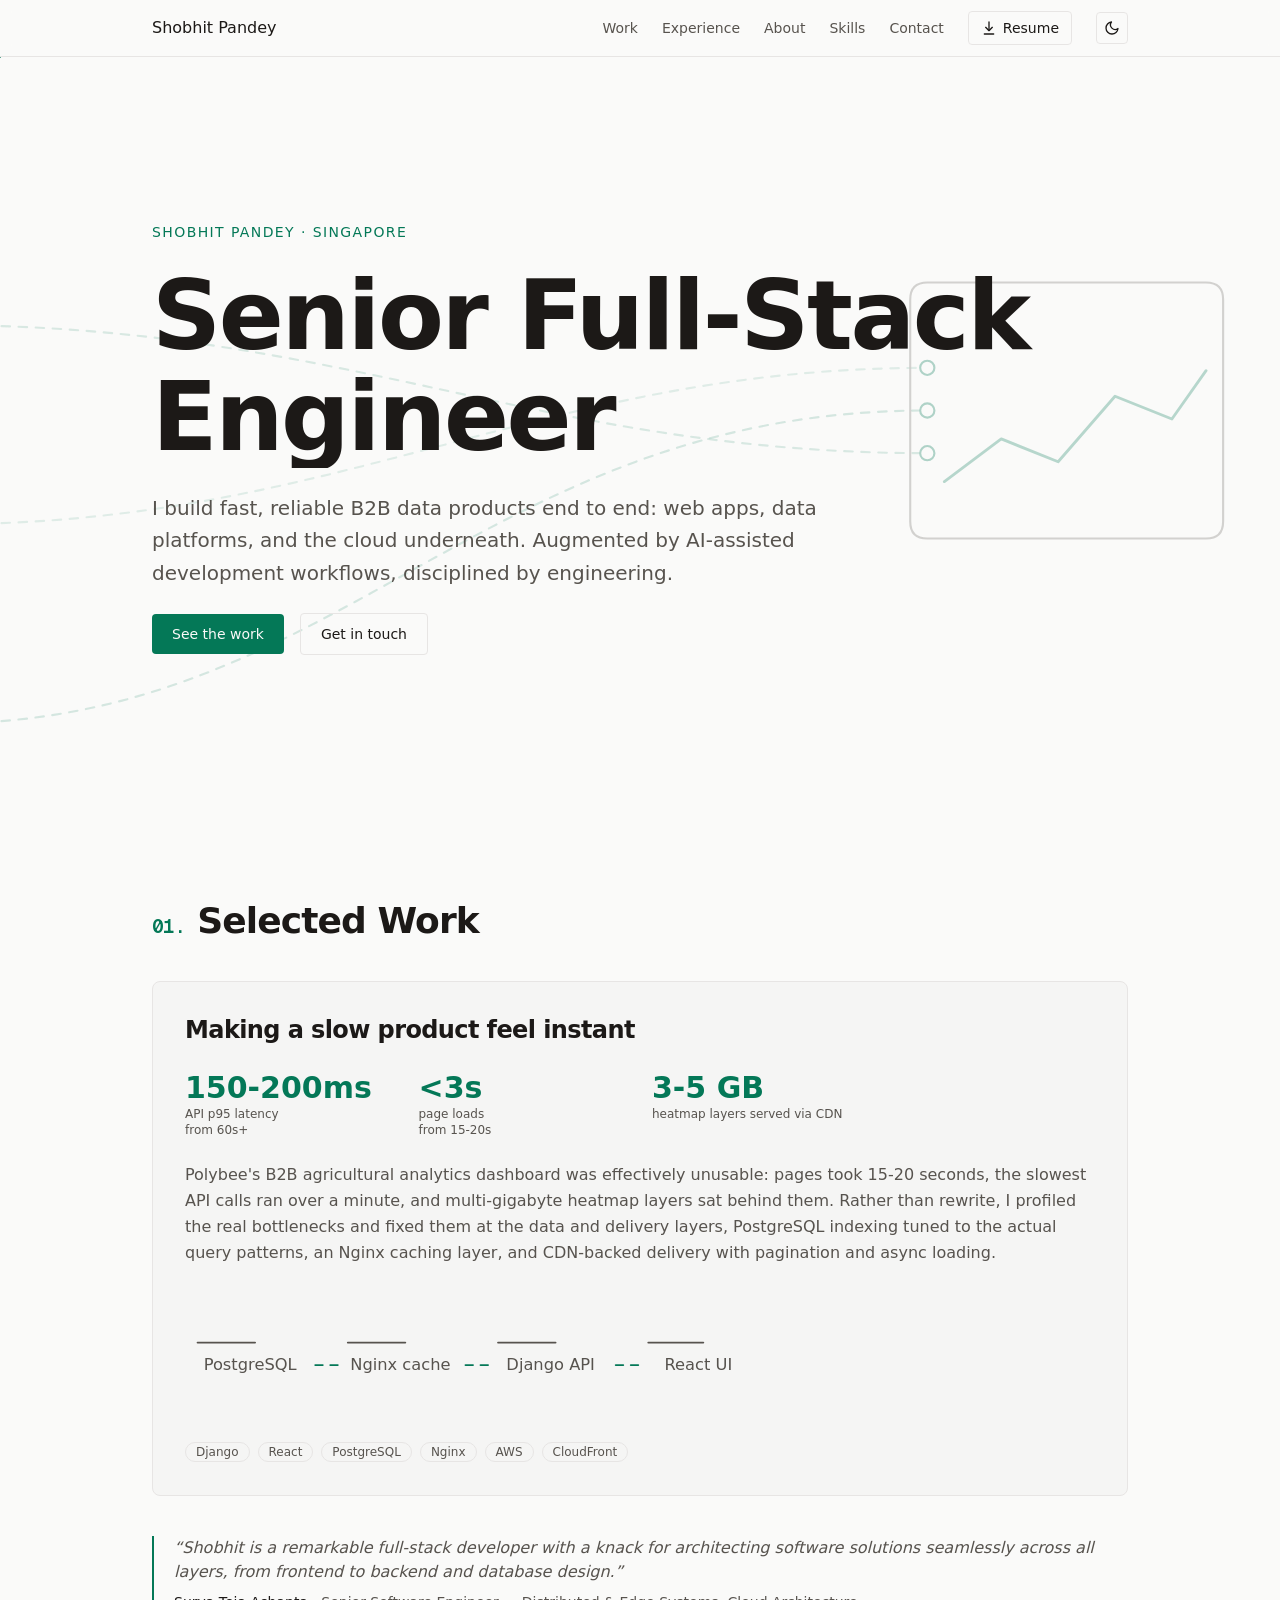
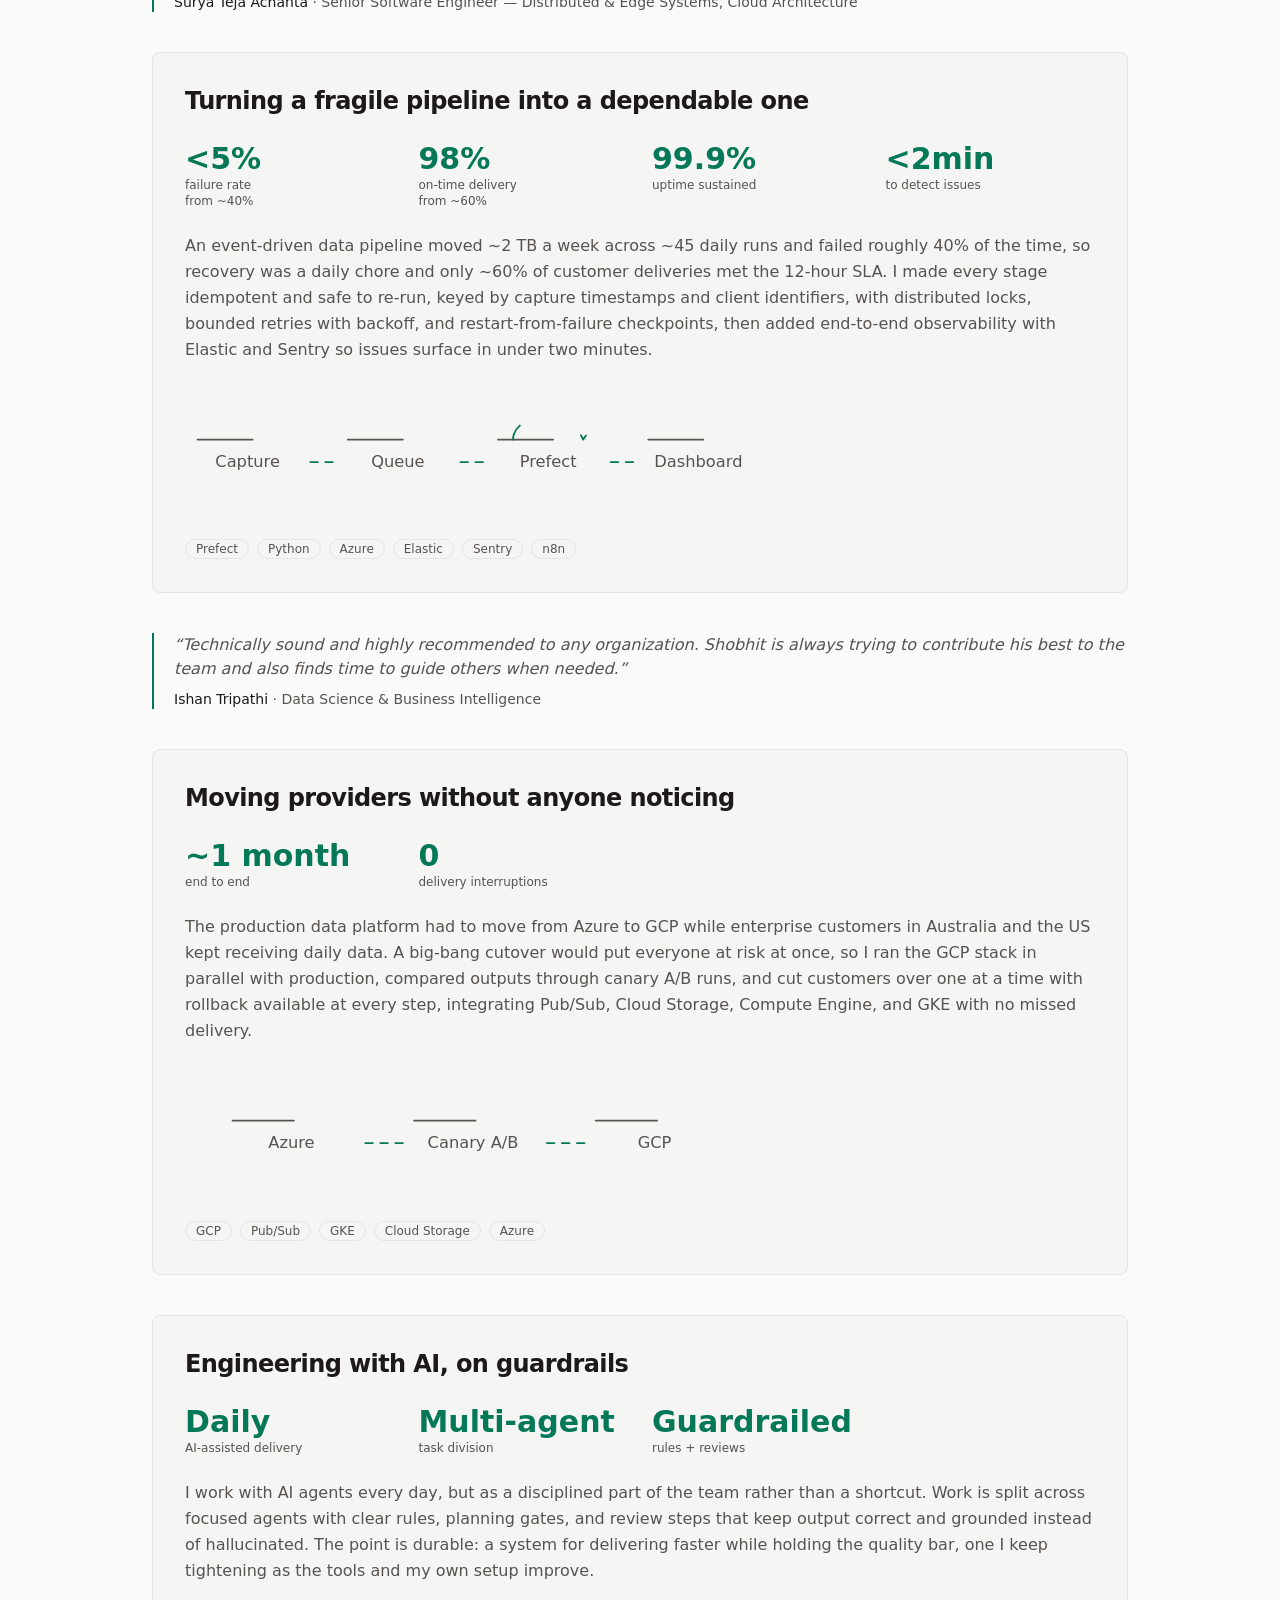
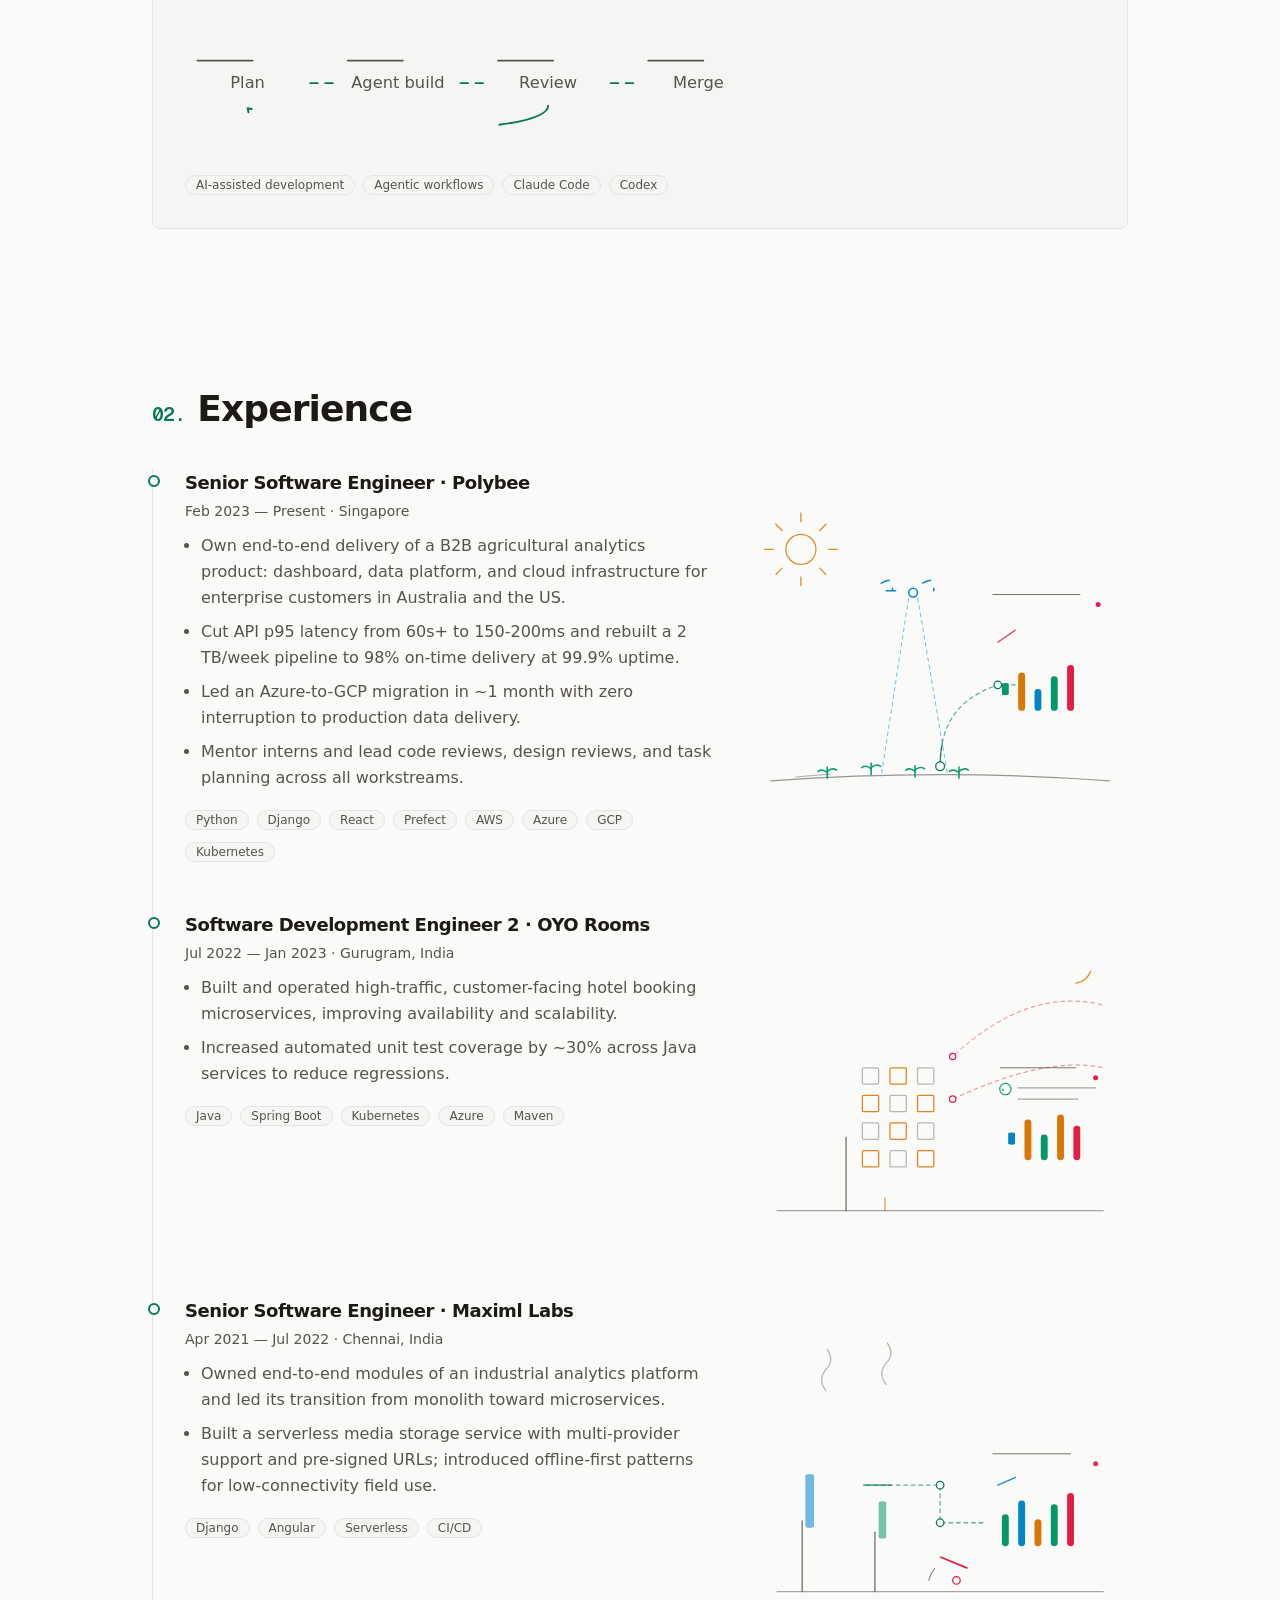
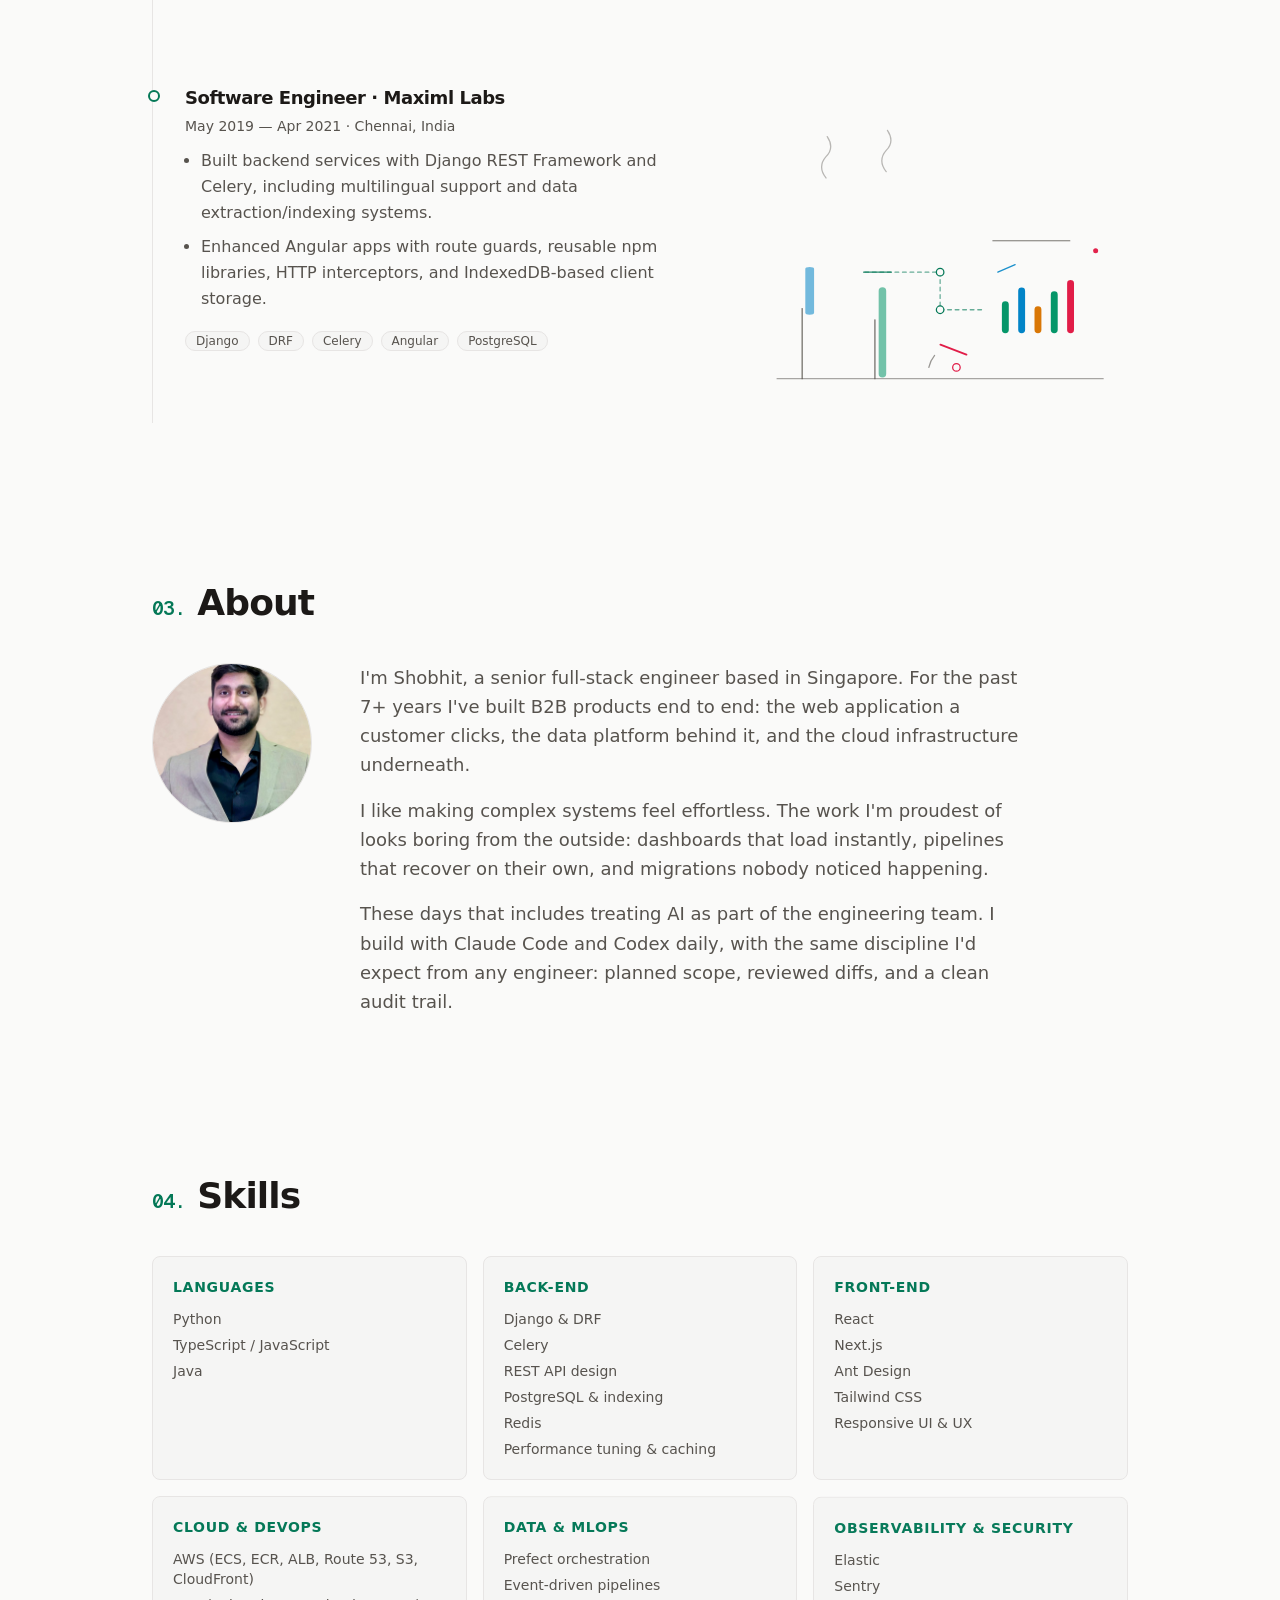
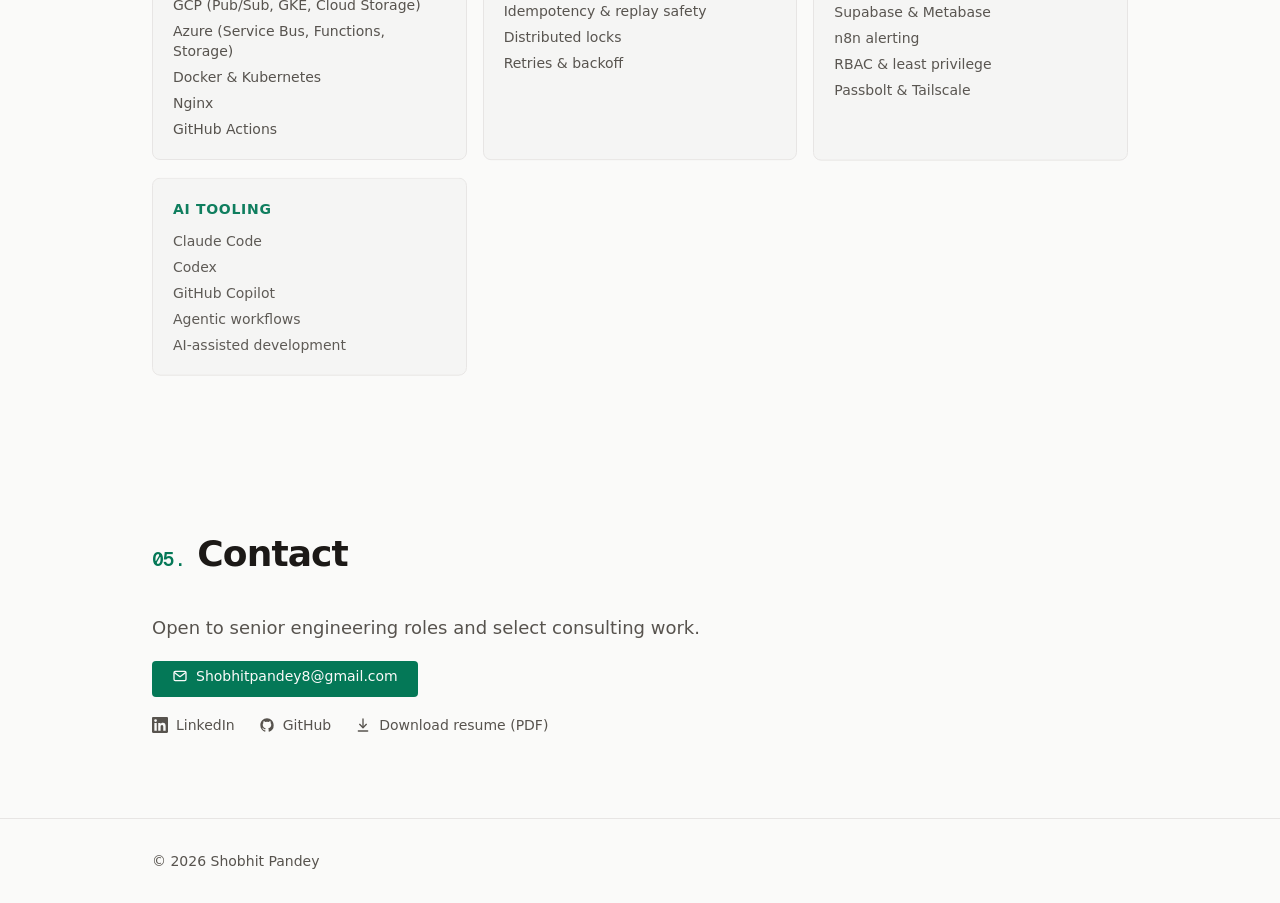
==== commit 1d797bc9: "Deploy: live experience scenes, 2-column layout, reveal fix, footer dedup, icons" ====
--- a/index.html
+++ b/index.html
@@ -1 +1 @@
-<!DOCTYPE html><!--EKyX6DZWFXT_M35AFlghE--><html lang="en"><head><meta charSet="utf-8"/><meta name="viewport" content="width=device-width, initial-scale=1"/><link rel="preload" href="/_next/static/media/22a5144ee8d83bca-s.p.woff2" as="font" crossorigin="" type="font/woff2"/><link rel="preload" href="/_next/static/media/7d4881bb7e1bf84d-s.p.woff2" as="font" crossorigin="" type="font/woff2"/><link rel="stylesheet" href="/_next/static/css/8e32e2e9b29860c1.css" data-precedence="next"/><link rel="preload" as="script" fetchPriority="low" href="/_next/static/chunks/webpack-b66e35ffe30362a3.js"/><script src="/_next/static/chunks/4bd1b696-c023c6e3521b1417.js" async=""></script><script src="/_next/static/chunks/255-eb4aecc3ff015961.js" async=""></script><script src="/_next/static/chunks/main-app-fe5140e8109803b8.js" async=""></script><script src="/_next/static/chunks/c15bf2b0-52e8419f34af26ab.js" async=""></script><script src="/_next/static/chunks/760-0060595bba339441.js" async=""></script><script src="/_next/static/chunks/app/layout-38d9240f57d21cc9.js" async=""></script><script src="/_next/static/chunks/356-01a648e5cad1231c.js" async=""></script><script src="/_next/static/chunks/app/page-b1e809fbb3742c1d.js" async=""></script><meta name="next-size-adjust" content=""/><meta name="theme-color" media="(prefers-color-scheme: light)" content="#fafaf9"/><meta name="theme-color" media="(prefers-color-scheme: dark)" content="#0c0a09"/><title>Shobhit Pandey — Senior Full-Stack Engineer</title><meta name="description" content="Senior Full-Stack Engineer in Singapore building fast, reliable B2B data products end to end. AI-augmented development workflows."/><meta name="robots" content="index, follow"/><link rel="canonical" href="https://shobhit-pandey.github.io"/><meta property="og:title" content="Shobhit Pandey — Senior Full-Stack Engineer"/><meta property="og:description" content="Senior Full-Stack Engineer in Singapore building fast, reliable B2B data products end to end. AI-augmented development workflows."/><meta property="og:url" content="https://shobhit-pandey.github.io"/><meta property="og:site_name" content="Shobhit Pandey"/><meta property="og:locale" content="en_US"/><meta property="og:image:alt" content="Shobhit Pandey — Senior Full-Stack Engineer"/><meta property="og:image:type" content="image/png"/><meta property="og:image" content="https://shobhit-pandey.github.io/opengraph-image?8a0211ddf92d6e6d"/><meta property="og:image:width" content="1200"/><meta property="og:image:height" content="630"/><meta property="og:type" content="website"/><meta name="twitter:card" content="summary_large_image"/><meta name="twitter:title" content="Shobhit Pandey — Senior Full-Stack Engineer"/><meta name="twitter:description" content="Senior Full-Stack Engineer in Singapore building fast, reliable B2B data products end to end. AI-augmented development workflows."/><meta name="twitter:image:alt" content="Shobhit Pandey — Senior Full-Stack Engineer"/><meta name="twitter:image:type" content="image/png"/><meta name="twitter:image" content="https://shobhit-pandey.github.io/opengraph-image?8a0211ddf92d6e6d"/><meta name="twitter:image:width" content="1200"/><meta name="twitter:image:height" content="630"/><link rel="icon" href="/icon.svg?782fbf44f29c7cb6" type="image/svg+xml" sizes="any"/><script src="/_next/static/chunks/polyfills-42372ed130431b0a.js" noModule=""></script></head><body class="__variable_246ccd __variable_c29908 antialiased"><div hidden=""><!--$--><!--/$--></div><script type="application/ld+json">{"@context":"https://schema.org","@type":"Person","name":"Shobhit Pandey","jobTitle":"Senior Full-Stack Engineer","email":"Shobhitpandey8@gmail.com","url":"https://shobhit-pandey.github.io","sameAs":["https://www.linkedin.com/in/shobhit-pandey/","https://github.com/Shobhit-pandey"],"address":{"@type":"PostalAddress","addressLocality":"Singapore"}}</script><script>((a,b,c,d,e,f,g,h)=>{let i=document.documentElement,j=["light","dark"];function k(b){var c;(Array.isArray(a)?a:[a]).forEach(a=>{let c="class"===a,d=c&&f?e.map(a=>f[a]||a):e;c?(i.classList.remove(...d),i.classList.add(f&&f[b]?f[b]:b)):i.setAttribute(a,b)}),c=b,h&&j.includes(c)&&(i.style.colorScheme=c)}if(d)k(d);else try{let a=localStorage.getItem(b)||c,d=g&&"system"===a?window.matchMedia("(prefers-color-scheme: dark)").matches?"dark":"light":a;k(d)}catch(a){}})("class","theme","system",null,["light","dark"],null,true,true)</script><div aria-hidden="true" class="pointer-events-none fixed inset-0 z-30"></div><div aria-hidden="true" class="fixed inset-x-0 top-14 z-39 h-0.5 origin-left scale-x-0 bg-accent"></div><a href="#main" class="sr-only focus:not-sr-only focus:absolute focus:left-4 focus:top-4 focus:z-50 focus:rounded focus:bg-surface focus:px-4 focus:py-2">Skip to content</a><header class="fixed inset-x-0 top-0 z-40 border-b border-border bg-background/80 backdrop-blur"><nav aria-label="Main" class="mx-auto flex h-14 max-w-5xl items-center justify-between px-4 sm:px-6"><a href="#main" class="font-medium">Shobhit Pandey</a><div class="flex items-center gap-4 sm:gap-6"><ul class="hidden items-center gap-6 text-sm text-muted sm:flex"><li><a href="#work" class="link-underline pb-0.5 hover:text-foreground">Work</a></li><li><a href="#experience" class="link-underline pb-0.5 hover:text-foreground">Experience</a></li><li><a href="#about" class="link-underline pb-0.5 hover:text-foreground">About</a></li><li><a href="#skills" class="link-underline pb-0.5 hover:text-foreground">Skills</a></li><li><a href="#contact" class="link-underline pb-0.5 hover:text-foreground">Contact</a></li></ul><a href="/resume.pdf" class="rounded border border-border px-3 py-1.5 text-sm hover:border-accent hover:text-accent">Resume</a><span class="inline-block size-8" aria-hidden="true"></span></div></nav></header><main id="main"><section id="hero" class="relative isolate pt-14"><div aria-hidden="true" class="pointer-events-none absolute inset-0 -z-10 hidden opacity-30 md:block"><svg viewBox="0 0 900 600" preserveAspectRatio="xMaxYMid slice" class="h-full w-full" fill="none" stroke-linecap="round" stroke-linejoin="round"><g stroke="var(--accent)" stroke-width="1.5" stroke-dasharray="6 6"><path data-flow="true" d="M-40 520 C240 520 340 300 652 300" opacity="0.5"></path><path data-flow="true" d="M-40 380 C240 380 380 270 652 270" opacity="0.35"></path><path data-flow="true" d="M-40 240 C240 240 380 330 652 330" opacity="0.45"></path></g><path data-draw="true" d="M652 210 H848 Q860 210 860 222 V378 Q860 390 848 390 H652 Q640 390 640 378 V222 Q640 210 652 210 Z" stroke="var(--muted)" stroke-width="1.5" opacity="0.8"></path><g stroke="var(--accent)" stroke-width="1.5"><circle cx="652" cy="270" r="5" fill="var(--background)"></circle><circle cx="652" cy="300" r="5" fill="var(--background)"></circle><circle cx="652" cy="330" r="5" fill="var(--background)"></circle></g><path data-draw="true" d="M664 350 L704 320 L744 336 L784 290 L824 306 L848 272" stroke="var(--accent)" stroke-width="2" opacity="0.9"></path></svg></div><div class="mx-auto flex min-h-[85svh] max-w-5xl flex-col justify-center gap-6 px-4 py-16 sm:px-6 sm:py-24"><div><p class="text-sm font-medium uppercase tracking-widest text-accent">Shobhit Pandey<!-- --> · <!-- -->Singapore</p></div><div><h1 class="max-w-4xl text-5xl font-semibold leading-[1.05] tracking-tight sm:text-7xl md:text-8xl">Senior Full-Stack Engineer</h1></div><div class="flex flex-col gap-6"><p class="max-w-2xl text-lg leading-relaxed text-muted sm:text-xl">I build fast, reliable B2B data products end to end: web apps, data platforms, and the cloud underneath. Augmented by AI-assisted development workflows, disciplined by engineering.</p><div class="flex flex-wrap items-center gap-4"><a href="#work" class="rounded px-5 py-2.5 text-sm bg-accent font-medium text-background hover:opacity-90">See the work</a><a href="#contact" class="rounded px-5 py-2.5 text-sm border border-border hover:border-accent hover:text-accent">Get in touch</a></div></div></div></section><section id="work" class="scroll-mt-16"><div class="mx-auto max-w-5xl px-4 py-20 sm:px-6"><div><h2 class="mb-10 text-3xl font-semibold tracking-tight sm:text-4xl"><span aria-hidden="true" class="mr-3 font-mono text-lg text-accent sm:text-xl">01<!-- -->.</span>Selected Work</h2></div><div class="group/work space-y-10"><div><div class="relative overflow-hidden rounded-lg border border-border bg-surface transition duration-300 group-has-[article:hover]/work:opacity-60 hover:-translate-y-1 hover:border-accent/50 hover:opacity-100!"><div aria-hidden="true" class="pointer-events-none absolute inset-0 transition-opacity duration-300" style="opacity:var(--glow, 0);background:radial-gradient(320px at var(--mx, 50%) var(--my, 50%), color-mix(in srgb, var(--accent) var(--glow-strength), transparent), transparent 75%)"></div><article class="p-6 sm:p-8"><h3 class="text-xl font-semibold tracking-tight sm:text-2xl">Making a slow product feel instant</h3><dl class="my-6 grid grid-cols-2 gap-6 sm:grid-cols-4"><div class="flex flex-col"><dt class="order-last text-xs text-muted">API p95 latency<span class="block">from 60s+</span></dt><dd class="text-2xl font-semibold text-accent sm:text-3xl"><span class="tabular-nums">150-200ms</span></dd></div><div class="flex flex-col"><dt class="order-last text-xs text-muted">page loads<span class="block">from 15-20s</span></dt><dd class="text-2xl font-semibold text-accent sm:text-3xl"><span class="tabular-nums">&lt;3s</span></dd></div><div class="flex flex-col"><dt class="order-last text-xs text-muted">heatmap layers served via CDN</dt><dd class="text-2xl font-semibold text-accent sm:text-3xl"><span class="tabular-nums">3-5 GB</span></dd></div></dl><p class="text-sm leading-relaxed text-muted sm:text-base">Polybee&#x27;s B2B agricultural analytics dashboard was effectively unusable: pages took 15-20 seconds, the slowest API calls ran over a minute, and multi-gigabyte heatmap layers sat behind them. Rather than rewrite, I profiled the real bottlenecks and fixed them at the data and delivery layers, PostgreSQL indexing tuned to the actual query patterns, an Nginx caching layer, and CDN-backed delivery with pagination and async loading.</p><div aria-hidden="true" class="mt-6 hidden sm:block"><svg viewBox="0 0 460 100" width="460" height="100" class="h-auto w-full max-w-xl" fill="none" stroke-linecap="round" stroke-linejoin="round"><path data-draw="true" d="M10 42 H94 Q102 42 102 50 V70 Q102 78 94 78 H10 Q2 78 2 70 V50 Q2 42 10 42 Z" stroke="var(--muted)" stroke-width="1.5"></path><text x="52" y="64" text-anchor="middle" fill="var(--muted)" font-size="13">PostgreSQL</text><path data-flow="true" d="M102 60 H122" stroke="var(--accent)" stroke-width="1.5" stroke-dasharray="6 6"></path><path data-draw="true" d="M130 42 H214 Q222 42 222 50 V70 Q222 78 214 78 H130 Q122 78 122 70 V50 Q122 42 130 42 Z" stroke="var(--muted)" stroke-width="1.5"></path><text x="172" y="64" text-anchor="middle" fill="var(--muted)" font-size="13">Nginx cache</text><path data-flow="true" d="M222 60 H242" stroke="var(--accent)" stroke-width="1.5" stroke-dasharray="6 6"></path><path data-draw="true" d="M250 42 H334 Q342 42 342 50 V70 Q342 78 334 78 H250 Q242 78 242 70 V50 Q242 42 250 42 Z" stroke="var(--muted)" stroke-width="1.5"></path><text x="292" y="64" text-anchor="middle" fill="var(--muted)" font-size="13">Django API</text><path data-flow="true" d="M342 60 H362" stroke="var(--accent)" stroke-width="1.5" stroke-dasharray="6 6"></path><path data-draw="true" d="M370 42 H450 Q458 42 458 50 V70 Q458 78 450 78 H370 Q362 78 362 70 V50 Q362 42 370 42 Z" stroke="var(--muted)" stroke-width="1.5"></path><text x="410" y="64" text-anchor="middle" fill="var(--muted)" font-size="13">React UI</text></svg></div><ul class="mt-6 flex flex-wrap gap-2"><li><span class="rounded-full border border-border bg-surface px-2.5 py-0.5 text-xs text-muted">Django</span></li><li><span class="rounded-full border border-border bg-surface px-2.5 py-0.5 text-xs text-muted">React</span></li><li><span class="rounded-full border border-border bg-surface px-2.5 py-0.5 text-xs text-muted">PostgreSQL</span></li><li><span class="rounded-full border border-border bg-surface px-2.5 py-0.5 text-xs text-muted">Nginx</span></li><li><span class="rounded-full border border-border bg-surface px-2.5 py-0.5 text-xs text-muted">AWS</span></li><li><span class="rounded-full border border-border bg-surface px-2.5 py-0.5 text-xs text-muted">CloudFront</span></li></ul></article></div></div><div><figure class="border-l-2 border-accent pl-5"><blockquote class="text-base italic text-muted">“<!-- -->Shobhit is a remarkable full-stack developer with a knack for architecting software solutions seamlessly across all layers, from frontend to backend and database design.<!-- -->”</blockquote><figcaption class="mt-2 text-sm"><span class="font-medium">Surya Teja Achanta</span><span class="text-muted"> · <!-- -->Senior Software Engineer — Distributed &amp; Edge Systems, Cloud Architecture</span></figcaption></figure></div><div><div class="relative overflow-hidden rounded-lg border border-border bg-surface transition duration-300 group-has-[article:hover]/work:opacity-60 hover:-translate-y-1 hover:border-accent/50 hover:opacity-100!"><div aria-hidden="true" class="pointer-events-none absolute inset-0 transition-opacity duration-300" style="opacity:var(--glow, 0);background:radial-gradient(320px at var(--mx, 50%) var(--my, 50%), color-mix(in srgb, var(--accent) var(--glow-strength), transparent), transparent 75%)"></div><article class="p-6 sm:p-8"><h3 class="text-xl font-semibold tracking-tight sm:text-2xl">Turning a fragile pipeline into a dependable one</h3><dl class="my-6 grid grid-cols-2 gap-6 sm:grid-cols-4"><div class="flex flex-col"><dt class="order-last text-xs text-muted">failure rate<span class="block">from ~40%</span></dt><dd class="text-2xl font-semibold text-accent sm:text-3xl"><span class="tabular-nums">&lt;5%</span></dd></div><div class="flex flex-col"><dt class="order-last text-xs text-muted">on-time delivery<span class="block">from ~60%</span></dt><dd class="text-2xl font-semibold text-accent sm:text-3xl"><span class="tabular-nums">98%</span></dd></div><div class="flex flex-col"><dt class="order-last text-xs text-muted">uptime sustained</dt><dd class="text-2xl font-semibold text-accent sm:text-3xl"><span class="tabular-nums">99.9%</span></dd></div><div class="flex flex-col"><dt class="order-last text-xs text-muted">to detect issues</dt><dd class="text-2xl font-semibold text-accent sm:text-3xl"><span class="tabular-nums">&lt;2min</span></dd></div></dl><p class="text-sm leading-relaxed text-muted sm:text-base">An event-driven data pipeline moved ~2 TB a week across ~45 daily runs and failed roughly 40% of the time, so recovery was a daily chore and only ~60% of customer deliveries met the 12-hour SLA. I made every stage idempotent and safe to re-run, keyed by capture timestamps and client identifiers, with distributed locks, bounded retries with backoff, and restart-from-failure checkpoints, then added end-to-end observability with Elastic and Sentry so issues surface in under two minutes.</p><div aria-hidden="true" class="mt-6 hidden sm:block"><svg viewBox="0 0 460 100" width="460" height="100" class="h-auto w-full max-w-xl" fill="none" stroke-linecap="round" stroke-linejoin="round"><path data-draw="true" d="M10 42 H90 Q98 42 98 50 V70 Q98 78 90 78 H10 Q2 78 2 70 V50 Q2 42 10 42 Z" stroke="var(--muted)" stroke-width="1.5"></path><text x="50" y="64" text-anchor="middle" fill="var(--muted)" font-size="13">Capture</text><path data-flow="true" d="M98 60 H122" stroke="var(--accent)" stroke-width="1.5" stroke-dasharray="6 6"></path><path data-draw="true" d="M130 42 H210 Q218 42 218 50 V70 Q218 78 210 78 H130 Q122 78 122 70 V50 Q122 42 130 42 Z" stroke="var(--muted)" stroke-width="1.5"></path><text x="170" y="64" text-anchor="middle" fill="var(--muted)" font-size="13">Queue</text><path data-flow="true" d="M218 60 H242" stroke="var(--accent)" stroke-width="1.5" stroke-dasharray="6 6"></path><path data-draw="true" d="M250 42 H330 Q338 42 338 50 V70 Q338 78 330 78 H250 Q242 78 242 70 V50 Q242 42 250 42 Z" stroke="var(--muted)" stroke-width="1.5"></path><text x="290" y="64" text-anchor="middle" fill="var(--muted)" font-size="13">Prefect</text><path data-flow="true" d="M338 60 H362" stroke="var(--accent)" stroke-width="1.5" stroke-dasharray="6 6"></path><path data-draw="true" d="M370 42 H450 Q458 42 458 50 V70 Q458 78 450 78 H370 Q362 78 362 70 V50 Q362 42 370 42 Z" stroke="var(--muted)" stroke-width="1.5"></path><text x="410" y="64" text-anchor="middle" fill="var(--muted)" font-size="13">Dashboard</text><path data-draw="true" d="M262 42 C262 18 318 18 318 42" stroke="var(--accent)" stroke-width="1.5"></path><path data-draw="true" d="M318 42 L313 32 M318 42 L324 33" stroke="var(--accent)" stroke-width="1.5"></path></svg></div><ul class="mt-6 flex flex-wrap gap-2"><li><span class="rounded-full border border-border bg-surface px-2.5 py-0.5 text-xs text-muted">Prefect</span></li><li><span class="rounded-full border border-border bg-surface px-2.5 py-0.5 text-xs text-muted">Python</span></li><li><span class="rounded-full border border-border bg-surface px-2.5 py-0.5 text-xs text-muted">Azure</span></li><li><span class="rounded-full border border-border bg-surface px-2.5 py-0.5 text-xs text-muted">Elastic</span></li><li><span class="rounded-full border border-border bg-surface px-2.5 py-0.5 text-xs text-muted">Sentry</span></li><li><span class="rounded-full border border-border bg-surface px-2.5 py-0.5 text-xs text-muted">n8n</span></li></ul></article></div></div><div><figure class="border-l-2 border-accent pl-5"><blockquote class="text-base italic text-muted">“<!-- -->Technically sound and highly recommended to any organization. Shobhit is always trying to contribute his best to the team and also finds time to guide others when needed.<!-- -->”</blockquote><figcaption class="mt-2 text-sm"><span class="font-medium">Ishan Tripathi</span><span class="text-muted"> · <!-- -->Data Science &amp; Business Intelligence</span></figcaption></figure></div><div><div class="relative overflow-hidden rounded-lg border border-border bg-surface transition duration-300 group-has-[article:hover]/work:opacity-60 hover:-translate-y-1 hover:border-accent/50 hover:opacity-100!"><div aria-hidden="true" class="pointer-events-none absolute inset-0 transition-opacity duration-300" style="opacity:var(--glow, 0);background:radial-gradient(320px at var(--mx, 50%) var(--my, 50%), color-mix(in srgb, var(--accent) var(--glow-strength), transparent), transparent 75%)"></div><article class="p-6 sm:p-8"><h3 class="text-xl font-semibold tracking-tight sm:text-2xl">Moving providers without anyone noticing</h3><dl class="my-6 grid grid-cols-2 gap-6 sm:grid-cols-4"><div class="flex flex-col"><dt class="order-last text-xs text-muted">end to end</dt><dd class="text-2xl font-semibold text-accent sm:text-3xl"><span class="tabular-nums">~1 month</span></dd></div><div class="flex flex-col"><dt class="order-last text-xs text-muted">delivery interruptions</dt><dd class="text-2xl font-semibold text-accent sm:text-3xl"><span class="tabular-nums">0</span></dd></div></dl><p class="text-sm leading-relaxed text-muted sm:text-base">The production data platform had to move from Azure to GCP while enterprise customers in Australia and the US kept receiving daily data. A big-bang cutover would put everyone at risk at once, so I ran the GCP stack in parallel with production, compared outputs through canary A/B runs, and cut customers over one at a time with rollback available at every step, integrating Pub/Sub, Cloud Storage, Compute Engine, and GKE with no missed delivery.</p><div aria-hidden="true" class="mt-6 hidden sm:block"><svg viewBox="0 0 460 100" width="460" height="100" class="h-auto w-full max-w-xl" fill="none" stroke-linecap="round" stroke-linejoin="round"><path data-draw="true" d="M38 42 H132 Q140 42 140 50 V70 Q140 78 132 78 H38 Q30 78 30 70 V50 Q30 42 38 42 Z" stroke="var(--muted)" stroke-width="1.5"></path><text x="85" y="64" text-anchor="middle" fill="var(--muted)" font-size="13">Azure</text><path data-flow="true" d="M140 60 H175" stroke="var(--accent)" stroke-width="1.5" stroke-dasharray="6 6"></path><path data-draw="true" d="M183 42 H277 Q285 42 285 50 V70 Q285 78 277 78 H183 Q175 78 175 70 V50 Q175 42 183 42 Z" stroke="var(--muted)" stroke-width="1.5"></path><text x="230" y="64" text-anchor="middle" fill="var(--muted)" font-size="13">Canary A/B</text><path data-flow="true" d="M285 60 H320" stroke="var(--accent)" stroke-width="1.5" stroke-dasharray="6 6"></path><path data-draw="true" d="M328 42 H422 Q430 42 430 50 V70 Q430 78 422 78 H328 Q320 78 320 70 V50 Q320 42 328 42 Z" stroke="var(--muted)" stroke-width="1.5"></path><text x="375" y="64" text-anchor="middle" fill="var(--muted)" font-size="13">GCP</text></svg></div><ul class="mt-6 flex flex-wrap gap-2"><li><span class="rounded-full border border-border bg-surface px-2.5 py-0.5 text-xs text-muted">GCP</span></li><li><span class="rounded-full border border-border bg-surface px-2.5 py-0.5 text-xs text-muted">Pub/Sub</span></li><li><span class="rounded-full border border-border bg-surface px-2.5 py-0.5 text-xs text-muted">GKE</span></li><li><span class="rounded-full border border-border bg-surface px-2.5 py-0.5 text-xs text-muted">Cloud Storage</span></li><li><span class="rounded-full border border-border bg-surface px-2.5 py-0.5 text-xs text-muted">Azure</span></li></ul></article></div></div><div><div class="relative overflow-hidden rounded-lg border border-border bg-surface transition duration-300 group-has-[article:hover]/work:opacity-60 hover:-translate-y-1 hover:border-accent/50 hover:opacity-100!"><div aria-hidden="true" class="pointer-events-none absolute inset-0 transition-opacity duration-300" style="opacity:var(--glow, 0);background:radial-gradient(320px at var(--mx, 50%) var(--my, 50%), color-mix(in srgb, var(--accent) var(--glow-strength), transparent), transparent 75%)"></div><article class="p-6 sm:p-8"><h3 class="text-xl font-semibold tracking-tight sm:text-2xl">Engineering with AI, on guardrails</h3><dl class="my-6 grid grid-cols-2 gap-6 sm:grid-cols-4"><div class="flex flex-col"><dt class="order-last text-xs text-muted">AI-assisted delivery</dt><dd class="text-2xl font-semibold text-accent sm:text-3xl"><span class="tabular-nums">Daily</span></dd></div><div class="flex flex-col"><dt class="order-last text-xs text-muted">task division</dt><dd class="text-2xl font-semibold text-accent sm:text-3xl"><span class="tabular-nums">Multi-agent</span></dd></div><div class="flex flex-col"><dt class="order-last text-xs text-muted">rules + reviews</dt><dd class="text-2xl font-semibold text-accent sm:text-3xl"><span class="tabular-nums">Guardrailed</span></dd></div></dl><p class="text-sm leading-relaxed text-muted sm:text-base">I work with AI agents every day, but as a disciplined part of the team rather than a shortcut. Work is split across focused agents with clear rules, planning gates, and review steps that keep output correct and grounded instead of hallucinated. The point is durable: a system for delivering faster while holding the quality bar, one I keep tightening as the tools and my own setup improve.</p><div aria-hidden="true" class="mt-6 hidden sm:block"><svg viewBox="0 0 460 112" width="460" height="112" class="h-auto w-full max-w-xl" fill="none" stroke-linecap="round" stroke-linejoin="round"><path data-draw="true" d="M10 42 H90 Q98 42 98 50 V70 Q98 78 90 78 H10 Q2 78 2 70 V50 Q2 42 10 42 Z" stroke="var(--muted)" stroke-width="1.5"></path><text x="50" y="64" text-anchor="middle" fill="var(--muted)" font-size="13">Plan</text><path data-flow="true" d="M98 60 H122" stroke="var(--accent)" stroke-width="1.5" stroke-dasharray="6 6"></path><path data-draw="true" d="M130 42 H210 Q218 42 218 50 V70 Q218 78 210 78 H130 Q122 78 122 70 V50 Q122 42 130 42 Z" stroke="var(--muted)" stroke-width="1.5"></path><text x="170" y="64" text-anchor="middle" fill="var(--muted)" font-size="13">Agent build</text><path data-flow="true" d="M218 60 H242" stroke="var(--accent)" stroke-width="1.5" stroke-dasharray="6 6"></path><path data-draw="true" d="M250 42 H330 Q338 42 338 50 V70 Q338 78 330 78 H250 Q242 78 242 70 V50 Q242 42 250 42 Z" stroke="var(--muted)" stroke-width="1.5"></path><text x="290" y="64" text-anchor="middle" fill="var(--muted)" font-size="13">Review</text><path data-flow="true" d="M338 60 H362" stroke="var(--accent)" stroke-width="1.5" stroke-dasharray="6 6"></path><path data-draw="true" d="M370 42 H450 Q458 42 458 50 V70 Q458 78 450 78 H370 Q362 78 362 70 V50 Q362 42 370 42 Z" stroke="var(--muted)" stroke-width="1.5"></path><text x="410" y="64" text-anchor="middle" fill="var(--muted)" font-size="13">Merge</text><path data-draw="true" d="M290 78 C290 104 70 104 50 80" stroke="var(--accent)" stroke-width="1.5"></path><path data-draw="true" d="M50 80 L52 90 M50 80 L60 82" stroke="var(--accent)" stroke-width="1.5"></path></svg></div><ul class="mt-6 flex flex-wrap gap-2"><li><span class="rounded-full border border-border bg-surface px-2.5 py-0.5 text-xs text-muted">AI-assisted development</span></li><li><span class="rounded-full border border-border bg-surface px-2.5 py-0.5 text-xs text-muted">Agentic workflows</span></li><li><span class="rounded-full border border-border bg-surface px-2.5 py-0.5 text-xs text-muted">Claude Code</span></li><li><span class="rounded-full border border-border bg-surface px-2.5 py-0.5 text-xs text-muted">Codex</span></li></ul></article></div></div></div></div></section><section id="experience" class="scroll-mt-16"><div class="mx-auto max-w-5xl px-4 py-20 sm:px-6"><div><h2 class="mb-10 text-3xl font-semibold tracking-tight sm:text-4xl"><span aria-hidden="true" class="mr-3 font-mono text-lg text-accent sm:text-xl">02<!-- -->.</span>Experience</h2></div><ol class="space-y-12 border-l border-border pl-6 sm:pl-8"><li class="relative isolate"><span aria-hidden="true" class="absolute -left-[29px] top-1.5 size-3 rounded-full border-2 border-accent bg-background sm:-left-[37px]"></span><div aria-hidden="true" class="pointer-events-none absolute -inset-y-6 inset-x-0 -z-10 hidden opacity-55 sm:block"><svg viewBox="0 0 900 360" preserveAspectRatio="xMidYMid slice" class="h-full w-full" fill="none" stroke-linecap="round" stroke-linejoin="round"><defs><g id="plant_S_1_" stroke="var(--scene-green)" stroke-width="2"><path d="M0 0 V-16"></path><path d="M0 -8 Q-7 -14 -13 -10"></path><path d="M0 -10 Q7 -16 13 -12"></path></g></defs><g data-drift="-4" stroke="var(--scene-amber)" stroke-width="1.5" opacity="0.8"><circle cx="80" cy="70" r="22"></circle><path data-draw="true" d="M80 34 V22 M80 106 V118 M44 70 H32 M116 70 H128 M55 45 L46 36 M105 45 L114 36 M55 95 L46 104 M105 95 L114 104"></path></g><g data-drift="-10"><g stroke="var(--scene-sky)" stroke-width="2" opacity="0.9"><path data-draw="true" d="M180 130 H230"></path><path data-draw="true" d="M186 130 V120 M224 130 V120"></path><path data-draw="true" d="M174 118 Q186 110 198 118 M212 118 Q224 110 236 118"></path></g><path data-flow="true" d="M205 136 L185 268 M205 136 L237 264" stroke="var(--scene-sky)" stroke-width="1.5" stroke-dasharray="6 6" opacity="0.45"></path></g><g data-drift="8" stroke-width="1.5"><path d="M20 320 Q160 300 300 318" stroke="var(--muted)" opacity="0.7"></path><path d="M60 290 Q180 274 300 287" stroke="var(--muted)" opacity="0.7"></path><g opacity="0.9"><use href="#plant_S_1_" x="70" y="316"></use><use href="#plant_S_1_" x="130" y="310"></use><use href="#plant_S_1_" x="190" y="307"></use><use href="#plant_S_1_" x="250" y="309"></use></g><g opacity="0.6"><use href="#plant_S_1_" x="100" y="286"></use><use href="#plant_S_1_" x="160" y="280"></use><use href="#plant_S_1_" x="220" y="282"></use></g></g><g stroke="var(--accent)" stroke-width="1.5"><path data-draw="true" d="M300 300 C360 300 360 110 460 110 H620" opacity="0.85"></path><path data-flow="true" d="M300 300 C360 300 360 110 460 110 H620" stroke-dasharray="6 6" opacity="0.5"></path><circle cx="300" cy="300" r="7" fill="var(--background)"></circle><circle cx="460" cy="110" r="7" fill="var(--background)"></circle><circle cx="530" cy="110" r="7" fill="var(--background)"></circle></g><g data-drift="-8"><path data-draw="true" d="M612 40 H828 Q840 40 840 52 V168 Q840 180 828 180 H612 Q600 180 600 168 V52 Q600 40 612 40 Z" stroke="var(--muted)" stroke-width="1.5" opacity="0.85"></path><g stroke-width="10" opacity="0.75"><path d="M632 160 V128" stroke="var(--scene-green)"></path><path d="M658 160 V112" stroke="var(--scene-amber)"></path><path d="M684 160 V136" stroke="var(--scene-sky)"></path><path d="M710 160 V98" stroke="var(--scene-green)"></path></g><path data-draw="true" d="M740 150 L765 120 L790 132 L815 100" stroke="var(--scene-rose)" stroke-width="2" opacity="0.9"></path><path data-draw="true" d="M620 78 L655 60 L690 73 L725 50 L760 62 L820 46" stroke="var(--accent)" stroke-width="2" opacity="0.9"></path></g></svg></div><div><div class="flex flex-wrap items-baseline gap-x-3 gap-y-1"><h3 class="text-lg font-semibold tracking-tight">Senior Software Engineer<!-- --> · <!-- -->Polybee</h3><p class="text-sm text-muted">Feb 2023<!-- --> — <!-- -->Present<!-- --> · <!-- -->Singapore</p></div><ul class="mt-3 list-disc space-y-2 pl-4 text-sm leading-relaxed text-muted sm:text-base"><li>Own end-to-end delivery of a B2B agricultural analytics product: dashboard, data platform, and cloud infrastructure for enterprise customers in Australia and the US.</li><li>Cut API p95 latency from 60s+ to 150-200ms and rebuilt a 2 TB/week pipeline to 98% on-time delivery at 99.9% uptime.</li><li>Led an Azure-to-GCP migration in ~1 month with zero interruption to production data delivery.</li><li>Mentor interns and lead code reviews, design reviews, and task planning across all workstreams.</li></ul><ul class="mt-4 flex flex-wrap gap-2"><li><span class="rounded-full border border-border bg-surface px-2.5 py-0.5 text-xs text-muted">Python</span></li><li><span class="rounded-full border border-border bg-surface px-2.5 py-0.5 text-xs text-muted">Django</span></li><li><span class="rounded-full border border-border bg-surface px-2.5 py-0.5 text-xs text-muted">React</span></li><li><span class="rounded-full border border-border bg-surface px-2.5 py-0.5 text-xs text-muted">Prefect</span></li><li><span class="rounded-full border border-border bg-surface px-2.5 py-0.5 text-xs text-muted">AWS</span></li><li><span class="rounded-full border border-border bg-surface px-2.5 py-0.5 text-xs text-muted">Azure</span></li><li><span class="rounded-full border border-border bg-surface px-2.5 py-0.5 text-xs text-muted">GCP</span></li><li><span class="rounded-full border border-border bg-surface px-2.5 py-0.5 text-xs text-muted">Kubernetes</span></li></ul></div></li><li class="relative isolate"><span aria-hidden="true" class="absolute -left-[29px] top-1.5 size-3 rounded-full border-2 border-accent bg-background sm:-left-[37px]"></span><div aria-hidden="true" class="pointer-events-none absolute -inset-y-6 inset-x-0 -z-10 hidden opacity-55 sm:block"><svg viewBox="0 0 900 360" preserveAspectRatio="xMidYMid slice" class="h-full w-full" fill="none" stroke-linecap="round" stroke-linejoin="round"><g data-drift="-4" stroke="var(--scene-amber)" stroke-width="1.5"><path data-draw="true" d="M828 70 A24 24 0 1 1 800 38 A30 30 0 0 0 828 70 Z" opacity="0.85"></path><g opacity="0.6"><path d="M700 50 l3 3 M703 50 l-3 3"></path><path d="M745 95 l3 3 M748 95 l-3 3"></path><path d="M660 110 l3 3 M663 110 l-3 3"></path></g></g><g data-drift="6" stroke-width="1.5"><path d="M0 320 H900" stroke="var(--muted)" opacity="0.6"></path><path data-draw="true" d="M60 320 V230 H140 V320 M170 320 V150 H260 V320 M290 320 V250 H360 V320 M390 320 V180 H480 V320 M510 320 V270 H580 V320" stroke="var(--muted)" opacity="0.85"></path><g stroke-dasharray="8 12" stroke="var(--scene-amber)" opacity="0.55"><path d="M180 180 H250"></path><path d="M180 210 H250"></path><path d="M180 240 H250"></path><path d="M400 210 H470"></path><path d="M400 240 H470"></path><path d="M70 250 H130"></path><path d="M520 285 H570"></path></g></g><g stroke-width="1.5"><path data-flow="true" d="M105 200 Q160 90 215 120 Q300 60 435 150 Q500 110 545 240" stroke="var(--scene-rose)" stroke-dasharray="6 6" opacity="0.65"></path><g stroke="var(--scene-rose)" stroke-width="2"><path d="M105 230 V204"></path><circle cx="105" cy="198" r="6" fill="var(--background)"></circle><path d="M215 150 V126"></path><circle cx="215" cy="120" r="6" fill="var(--background)"></circle><path d="M435 180 V156"></path><circle cx="435" cy="150" r="6" fill="var(--background)"></circle><path d="M545 270 V246"></path><circle cx="545" cy="240" r="6" fill="var(--background)"></circle></g></g><g data-drift="-8"><path data-draw="true" d="M652 150 H838 Q850 150 850 162 V238 Q850 250 838 250 H652 Q640 250 640 238 V162 Q640 150 652 150 Z" stroke="var(--scene-sky)" stroke-width="1.5" opacity="0.85"></path><circle cx="672" cy="185" r="10" stroke="var(--scene-green)" stroke-width="2" opacity="0.9"></circle><path data-draw="true" d="M666 185 L671 190 L679 179" stroke="var(--scene-green)" stroke-width="2" opacity="0.9"></path><g stroke="var(--muted)" stroke-width="2" opacity="0.5"><path d="M695 182 H820"></path><path d="M695 200 H790"></path><path d="M660 226 H820"></path></g></g></svg></div><div><div class="flex flex-wrap items-baseline gap-x-3 gap-y-1"><h3 class="text-lg font-semibold tracking-tight">Software Development Engineer 2<!-- --> · <!-- -->OYO Rooms</h3><p class="text-sm text-muted">Jul 2022<!-- --> — <!-- -->Jan 2023<!-- --> · <!-- -->Gurugram, India</p></div><ul class="mt-3 list-disc space-y-2 pl-4 text-sm leading-relaxed text-muted sm:text-base"><li>Built and operated high-traffic, customer-facing hotel booking microservices, improving availability and scalability.</li><li>Increased automated unit test coverage by ~30% across Java services to reduce regressions.</li></ul><ul class="mt-4 flex flex-wrap gap-2"><li><span class="rounded-full border border-border bg-surface px-2.5 py-0.5 text-xs text-muted">Java</span></li><li><span class="rounded-full border border-border bg-surface px-2.5 py-0.5 text-xs text-muted">Spring Boot</span></li><li><span class="rounded-full border border-border bg-surface px-2.5 py-0.5 text-xs text-muted">Kubernetes</span></li><li><span class="rounded-full border border-border bg-surface px-2.5 py-0.5 text-xs text-muted">Azure</span></li><li><span class="rounded-full border border-border bg-surface px-2.5 py-0.5 text-xs text-muted">Maven</span></li></ul></div></li><li class="relative isolate"><span aria-hidden="true" class="absolute -left-[29px] top-1.5 size-3 rounded-full border-2 border-accent bg-background sm:-left-[37px]"></span><div aria-hidden="true" class="pointer-events-none absolute -inset-y-6 inset-x-0 -z-10 hidden opacity-55 sm:block"><svg viewBox="0 0 900 360" preserveAspectRatio="xMidYMid slice" class="h-full w-full" fill="none" stroke-linecap="round" stroke-linejoin="round"><g data-drift="6" stroke-width="1.5"><path d="M0 320 H900" stroke="var(--muted)" opacity="0.6"></path><path data-draw="true" d="M70 320 V230 Q70 210 90 210 H120 Q140 210 140 230 V320 M180 320 V260 Q180 240 200 240 H230 Q250 240 250 260 V320" stroke="var(--scene-sky)" opacity="0.85"></path><path data-draw="true" d="M140 232 H330 V290 H600" stroke="var(--muted)" opacity="0.85"></path><circle cx="330" cy="232" r="6" fill="var(--background)" stroke="var(--muted)"></circle><circle cx="330" cy="290" r="6" fill="var(--background)" stroke="var(--muted)"></circle><g stroke="var(--muted)" opacity="0.45"><path d="M100 196 Q96 188 102 182"></path><path d="M112 192 Q108 184 114 178"></path><path d="M212 226 Q208 218 214 212"></path></g></g><path data-flow="true" d="M140 232 H330 V290 H600" stroke="var(--accent)" stroke-width="1.5" stroke-dasharray="6 6" opacity="0.55"></path><g data-drift="-4" stroke-width="1.5"><path data-draw="true" d="M395 160 A45 45 0 1 1 485 160" stroke="var(--scene-amber)" opacity="0.85"></path><path d="M395 160 H485" stroke="var(--scene-amber)" opacity="0.5"></path><path data-draw="true" d="M440 160 L468 128" stroke="var(--scene-rose)" stroke-width="2" opacity="0.9"></path><circle cx="440" cy="160" r="4" fill="var(--background)" stroke="var(--scene-rose)" stroke-width="2"></circle></g><g data-drift="-8"><path data-draw="true" d="M612 70 H828 Q840 70 840 82 V258 Q840 270 828 270 H612 Q600 270 600 258 V82 Q600 70 612 70 Z" stroke="var(--muted)" stroke-width="1.5" opacity="0.85"></path><g stroke-width="2" opacity="0.9"><circle cx="636" cy="115" r="9" stroke="var(--scene-green)"></circle><path data-draw="true" d="M631 115 L635 119 L642 110" stroke="var(--scene-green)"></path><circle cx="636" cy="170" r="9" stroke="var(--scene-green)"></circle><path data-draw="true" d="M631 170 L635 174 L642 165" stroke="var(--scene-green)"></path><circle cx="636" cy="225" r="9" stroke="var(--scene-amber)" opacity="0.7"></circle></g><g stroke="var(--muted)" stroke-width="2" opacity="0.5"><path d="M662 115 H810"></path><path d="M662 170 H810"></path><path d="M662 225 H810"></path></g></g></svg></div><div><div class="flex flex-wrap items-baseline gap-x-3 gap-y-1"><h3 class="text-lg font-semibold tracking-tight">Senior Software Engineer<!-- --> · <!-- -->Maximl Labs</h3><p class="text-sm text-muted">Apr 2021<!-- --> — <!-- -->Jul 2022<!-- --> · <!-- -->Chennai, India</p></div><ul class="mt-3 list-disc space-y-2 pl-4 text-sm leading-relaxed text-muted sm:text-base"><li>Owned end-to-end modules of an industrial analytics platform and led its transition from monolith toward microservices.</li><li>Built a serverless media storage service with multi-provider support and pre-signed URLs; introduced offline-first patterns for low-connectivity field use.</li></ul><ul class="mt-4 flex flex-wrap gap-2"><li><span class="rounded-full border border-border bg-surface px-2.5 py-0.5 text-xs text-muted">Django</span></li><li><span class="rounded-full border border-border bg-surface px-2.5 py-0.5 text-xs text-muted">Angular</span></li><li><span class="rounded-full border border-border bg-surface px-2.5 py-0.5 text-xs text-muted">Serverless</span></li><li><span class="rounded-full border border-border bg-surface px-2.5 py-0.5 text-xs text-muted">CI/CD</span></li></ul></div></li><li class="relative isolate"><span aria-hidden="true" class="absolute -left-[29px] top-1.5 size-3 rounded-full border-2 border-accent bg-background sm:-left-[37px]"></span><div aria-hidden="true" class="pointer-events-none absolute -inset-y-6 inset-x-0 -z-10 hidden opacity-55 sm:block"><svg viewBox="0 0 900 360" preserveAspectRatio="xMidYMid slice" class="h-full w-full" fill="none" stroke-linecap="round" stroke-linejoin="round"><g data-drift="6" stroke-width="1.5"><path d="M0 320 H900" stroke="var(--muted)" opacity="0.6"></path><path data-draw="true" d="M70 320 V230 Q70 210 90 210 H120 Q140 210 140 230 V320 M180 320 V260 Q180 240 200 240 H230 Q250 240 250 260 V320" stroke="var(--scene-sky)" opacity="0.85"></path><path data-draw="true" d="M140 232 H330 V290 H600" stroke="var(--muted)" opacity="0.85"></path><circle cx="330" cy="232" r="6" fill="var(--background)" stroke="var(--muted)"></circle><circle cx="330" cy="290" r="6" fill="var(--background)" stroke="var(--muted)"></circle><g stroke="var(--muted)" opacity="0.45"><path d="M100 196 Q96 188 102 182"></path><path d="M112 192 Q108 184 114 178"></path><path d="M212 226 Q208 218 214 212"></path></g></g><path data-flow="true" d="M140 232 H330 V290 H600" stroke="var(--accent)" stroke-width="1.5" stroke-dasharray="6 6" opacity="0.55"></path><g data-drift="-4" stroke-width="1.5"><path data-draw="true" d="M395 160 A45 45 0 1 1 485 160" stroke="var(--scene-amber)" opacity="0.85"></path><path d="M395 160 H485" stroke="var(--scene-amber)" opacity="0.5"></path><path data-draw="true" d="M440 160 L468 128" stroke="var(--scene-rose)" stroke-width="2" opacity="0.9"></path><circle cx="440" cy="160" r="4" fill="var(--background)" stroke="var(--scene-rose)" stroke-width="2"></circle></g><g data-drift="-8"><path data-draw="true" d="M612 70 H828 Q840 70 840 82 V258 Q840 270 828 270 H612 Q600 270 600 258 V82 Q600 70 612 70 Z" stroke="var(--muted)" stroke-width="1.5" opacity="0.85"></path><g stroke-width="2" opacity="0.9"><circle cx="636" cy="115" r="9" stroke="var(--scene-green)"></circle><path data-draw="true" d="M631 115 L635 119 L642 110" stroke="var(--scene-green)"></path><circle cx="636" cy="170" r="9" stroke="var(--scene-green)"></circle><path data-draw="true" d="M631 170 L635 174 L642 165" stroke="var(--scene-green)"></path><circle cx="636" cy="225" r="9" stroke="var(--scene-amber)" opacity="0.7"></circle></g><g stroke="var(--muted)" stroke-width="2" opacity="0.5"><path d="M662 115 H810"></path><path d="M662 170 H810"></path><path d="M662 225 H810"></path></g></g></svg></div><div><div class="flex flex-wrap items-baseline gap-x-3 gap-y-1"><h3 class="text-lg font-semibold tracking-tight">Software Engineer<!-- --> · <!-- -->Maximl Labs</h3><p class="text-sm text-muted">May 2019<!-- --> — <!-- -->Apr 2021<!-- --> · <!-- -->Chennai, India</p></div><ul class="mt-3 list-disc space-y-2 pl-4 text-sm leading-relaxed text-muted sm:text-base"><li>Built backend services with Django REST Framework and Celery, including multilingual support and data extraction/indexing systems.</li><li>Enhanced Angular apps with route guards, reusable npm libraries, HTTP interceptors, and IndexedDB-based client storage.</li></ul><ul class="mt-4 flex flex-wrap gap-2"><li><span class="rounded-full border border-border bg-surface px-2.5 py-0.5 text-xs text-muted">Django</span></li><li><span class="rounded-full border border-border bg-surface px-2.5 py-0.5 text-xs text-muted">DRF</span></li><li><span class="rounded-full border border-border bg-surface px-2.5 py-0.5 text-xs text-muted">Celery</span></li><li><span class="rounded-full border border-border bg-surface px-2.5 py-0.5 text-xs text-muted">Angular</span></li><li><span class="rounded-full border border-border bg-surface px-2.5 py-0.5 text-xs text-muted">PostgreSQL</span></li></ul></div></li></ol></div></section><section id="about" class="scroll-mt-16"><div class="mx-auto max-w-5xl px-4 py-20 sm:px-6"><div><h2 class="mb-10 text-3xl font-semibold tracking-tight sm:text-4xl"><span aria-hidden="true" class="mr-3 font-mono text-lg text-accent sm:text-xl">03<!-- -->.</span>About</h2></div><div class="flex flex-col gap-8 sm:flex-row sm:items-start sm:gap-12"><img alt="Portrait of Shobhit Pandey" loading="lazy" width="320" height="320" decoding="async" data-nimg="1" class="size-32 shrink-0 rounded-full border border-border object-cover sm:size-40" style="color:transparent" src="/photo.jpg"/><div class="max-w-2xl space-y-4 text-base leading-relaxed text-muted sm:text-lg"><p>I&#x27;m Shobhit, a senior full-stack engineer based in Singapore. For the past 7+ years I&#x27;ve built B2B products end to end: the web application a customer clicks, the data platform behind it, and the cloud infrastructure underneath.</p><p>I like making complex systems feel effortless. The work I&#x27;m proudest of looks boring from the outside: dashboards that load instantly, pipelines that recover on their own, and migrations nobody noticed happening.</p><p>These days that includes treating AI as part of the engineering team. I build with Claude Code and Codex daily, with the same discipline I&#x27;d expect from any engineer: planned scope, reviewed diffs, and a clean audit trail.</p></div></div></div></section><section id="skills" class="scroll-mt-16"><div class="mx-auto max-w-5xl px-4 py-20 sm:px-6"><div><h2 class="mb-10 text-3xl font-semibold tracking-tight sm:text-4xl"><span aria-hidden="true" class="mr-3 font-mono text-lg text-accent sm:text-xl">04<!-- -->.</span>Skills</h2></div><div class="grid gap-4 sm:grid-cols-2 lg:grid-cols-3"><div class="relative overflow-hidden rounded-lg border border-border bg-surface transition duration-300 hover:-translate-y-0.5 hover:border-accent/50"><div aria-hidden="true" class="pointer-events-none absolute inset-0 transition-opacity duration-300" style="opacity:var(--glow, 0);background:radial-gradient(320px at var(--mx, 50%) var(--my, 50%), color-mix(in srgb, var(--accent) var(--glow-strength), transparent), transparent 75%)"></div><div class="p-5"><h3 class="mb-3 text-sm font-semibold uppercase tracking-wider text-accent">Languages</h3><ul class="space-y-1.5 text-sm text-muted"><li>Python</li><li>TypeScript / JavaScript</li><li>Java</li></ul></div></div><div class="relative overflow-hidden rounded-lg border border-border bg-surface transition duration-300 hover:-translate-y-0.5 hover:border-accent/50"><div aria-hidden="true" class="pointer-events-none absolute inset-0 transition-opacity duration-300" style="opacity:var(--glow, 0);background:radial-gradient(320px at var(--mx, 50%) var(--my, 50%), color-mix(in srgb, var(--accent) var(--glow-strength), transparent), transparent 75%)"></div><div class="p-5"><h3 class="mb-3 text-sm font-semibold uppercase tracking-wider text-accent">Back-end</h3><ul class="space-y-1.5 text-sm text-muted"><li>Django &amp; DRF</li><li>Celery</li><li>REST API design</li><li>PostgreSQL &amp; indexing</li><li>Redis</li><li>Performance tuning &amp; caching</li></ul></div></div><div class="relative overflow-hidden rounded-lg border border-border bg-surface transition duration-300 hover:-translate-y-0.5 hover:border-accent/50"><div aria-hidden="true" class="pointer-events-none absolute inset-0 transition-opacity duration-300" style="opacity:var(--glow, 0);background:radial-gradient(320px at var(--mx, 50%) var(--my, 50%), color-mix(in srgb, var(--accent) var(--glow-strength), transparent), transparent 75%)"></div><div class="p-5"><h3 class="mb-3 text-sm font-semibold uppercase tracking-wider text-accent">Front-end</h3><ul class="space-y-1.5 text-sm text-muted"><li>React</li><li>Next.js</li><li>Ant Design</li><li>Tailwind CSS</li><li>Responsive UI &amp; UX</li></ul></div></div><div class="relative overflow-hidden rounded-lg border border-border bg-surface transition duration-300 hover:-translate-y-0.5 hover:border-accent/50"><div aria-hidden="true" class="pointer-events-none absolute inset-0 transition-opacity duration-300" style="opacity:var(--glow, 0);background:radial-gradient(320px at var(--mx, 50%) var(--my, 50%), color-mix(in srgb, var(--accent) var(--glow-strength), transparent), transparent 75%)"></div><div class="p-5"><h3 class="mb-3 text-sm font-semibold uppercase tracking-wider text-accent">Cloud &amp; DevOps</h3><ul class="space-y-1.5 text-sm text-muted"><li>AWS (ECS, ECR, ALB, Route 53, S3, CloudFront)</li><li>GCP (Pub/Sub, GKE, Cloud Storage)</li><li>Azure (Service Bus, Functions, Storage)</li><li>Docker &amp; Kubernetes</li><li>Nginx</li><li>GitHub Actions</li></ul></div></div><div class="relative overflow-hidden rounded-lg border border-border bg-surface transition duration-300 hover:-translate-y-0.5 hover:border-accent/50"><div aria-hidden="true" class="pointer-events-none absolute inset-0 transition-opacity duration-300" style="opacity:var(--glow, 0);background:radial-gradient(320px at var(--mx, 50%) var(--my, 50%), color-mix(in srgb, var(--accent) var(--glow-strength), transparent), transparent 75%)"></div><div class="p-5"><h3 class="mb-3 text-sm font-semibold uppercase tracking-wider text-accent">Data &amp; MLOps</h3><ul class="space-y-1.5 text-sm text-muted"><li>Prefect orchestration</li><li>Event-driven pipelines</li><li>Idempotency &amp; replay safety</li><li>Distributed locks</li><li>Retries &amp; backoff</li></ul></div></div><div class="relative overflow-hidden rounded-lg border border-border bg-surface transition duration-300 hover:-translate-y-0.5 hover:border-accent/50"><div aria-hidden="true" class="pointer-events-none absolute inset-0 transition-opacity duration-300" style="opacity:var(--glow, 0);background:radial-gradient(320px at var(--mx, 50%) var(--my, 50%), color-mix(in srgb, var(--accent) var(--glow-strength), transparent), transparent 75%)"></div><div class="p-5"><h3 class="mb-3 text-sm font-semibold uppercase tracking-wider text-accent">Observability &amp; Security</h3><ul class="space-y-1.5 text-sm text-muted"><li>Elastic</li><li>Sentry</li><li>Supabase &amp; Metabase</li><li>n8n alerting</li><li>RBAC &amp; least privilege</li><li>Passbolt &amp; Tailscale</li></ul></div></div><div class="relative overflow-hidden rounded-lg border border-border bg-surface transition duration-300 hover:-translate-y-0.5 hover:border-accent/50"><div aria-hidden="true" class="pointer-events-none absolute inset-0 transition-opacity duration-300" style="opacity:var(--glow, 0);background:radial-gradient(320px at var(--mx, 50%) var(--my, 50%), color-mix(in srgb, var(--accent) var(--glow-strength), transparent), transparent 75%)"></div><div class="p-5"><h3 class="mb-3 text-sm font-semibold uppercase tracking-wider text-accent">AI Tooling</h3><ul class="space-y-1.5 text-sm text-muted"><li>Claude Code</li><li>Codex</li><li>GitHub Copilot</li><li>Agentic workflows</li><li>AI-assisted development</li></ul></div></div></div></div></section><section id="contact" class="scroll-mt-16"><div class="mx-auto max-w-5xl px-4 py-20 sm:px-6"><div><h2 class="mb-10 text-3xl font-semibold tracking-tight sm:text-4xl"><span aria-hidden="true" class="mr-3 font-mono text-lg text-accent sm:text-xl">05<!-- -->.</span>Contact</h2></div><div class="max-w-2xl space-y-6"><p class="text-lg text-muted">Open to senior engineering roles and select consulting work.</p><div><a href="mailto:Shobhitpandey8@gmail.com" class="rounded px-5 py-2.5 text-sm bg-accent font-medium text-background hover:opacity-90">Shobhitpandey8@gmail.com</a></div><ul class="flex flex-wrap gap-6 text-sm text-muted"><li><a href="https://www.linkedin.com/in/shobhit-pandey/" class="link-underline pb-0.5 hover:text-accent">LinkedIn</a></li><li><a href="https://github.com/Shobhit-pandey" class="link-underline pb-0.5 hover:text-accent">GitHub</a></li><li><a href="/resume.pdf" class="link-underline pb-0.5 hover:text-accent">Download resume (PDF)</a></li></ul></div></div></section></main><footer class="border-t border-border"><div class="mx-auto flex max-w-5xl flex-col items-center gap-2 px-4 py-8 text-sm text-muted sm:flex-row sm:justify-between sm:px-6"><p>© <!-- -->2026<!-- --> <!-- -->Shobhit Pandey</p><div class="flex gap-4"><a href="https://github.com/Shobhit-pandey" class="link-underline pb-0.5 hover:text-foreground">GitHub</a><a href="https://www.linkedin.com/in/shobhit-pandey/" class="link-underline pb-0.5 hover:text-foreground">LinkedIn</a></div></div></footer><!--$--><!--/$--><script src="/_next/static/chunks/webpack-b66e35ffe30362a3.js" id="_R_" async=""></script><script>(self.__next_f=self.__next_f||[]).push([0])</script><script>self.__next_f.push([1,"1:\"$Sreact.fragment\"\n2:I[5379,[\"592\",\"static/chunks/c15bf2b0-52e8419f34af26ab.js\",\"760\",\"static/chunks/760-0060595bba339441.js\",\"177\",\"static/chunks/app/layout-38d9240f57d21cc9.js\"],\"ThemeProvider\"]\n3:I[1160,[\"592\",\"static/chunks/c15bf2b0-52e8419f34af26ab.js\",\"760\",\"static/chunks/760-0060595bba339441.js\",\"177\",\"static/chunks/app/layout-38d9240f57d21cc9.js\"],\"CursorSpotlight\"]\n4:I[9108,[\"592\",\"static/chunks/c15bf2b0-52e8419f34af26ab.js\",\"760\",\"static/chunks/760-0060595bba339441.js\",\"177\",\"static/chunks/app/layout-38d9240f57d21cc9.js\"],\"ScrollProgress\"]\n5:I[9766,[],\"\"]\n6:I[8924,[],\"\"]\n7:I[2021,[\"592\",\"static/chunks/c15bf2b0-52e8419f34af26ab.js\",\"760\",\"static/chunks/760-0060595bba339441.js\",\"356\",\"static/chunks/356-01a648e5cad1231c.js\",\"974\",\"static/chunks/app/page-b1e809fbb3742c1d.js\"],\"ThemeToggle\"]\n8:I[6857,[\"592\",\"static/chunks/c15bf2b0-52e8419f34af26ab.js\",\"760\",\"static/chunks/760-0060595bba339441.js\",\"356\",\"static/chunks/356-01a648e5cad1231c.js\",\"974\",\"static/chunks/app/page-b1e809fbb3742c1d.js\"],\"SceneReveal\"]\n16:I[7150,[],\"\"]\n:HL[\"/_next/static/media/22a5144ee8d83bca-s.p.woff2\",\"font\",{\"crossOrigin\":\"\",\"type\":\"font/woff2\"}]\n:HL[\"/_next/static/media/7d4881bb7e1bf84d-s.p.woff2\",\"font\",{\"crossOrigin\":\"\",\"type\":\"font/woff2\"}]\n:HL[\"/_next/static/css/8e32e2e9b29860c1.css\",\"style\"]\n"])</script><script>self.__next_f.push([1,"0:{\"P\":null,\"b\":\"EKyX6DZWFXT_M35AFlghE\",\"p\":\"\",\"c\":[\"\",\"\"],\"i\":false,\"f\":[[[\"\",{\"children\":[\"__PAGE__\",{}]},\"$undefined\",\"$undefined\",true],[\"\",[\"$\",\"$1\",\"c\",{\"children\":[[[\"$\",\"link\",\"0\",{\"rel\":\"stylesheet\",\"href\":\"/_next/static/css/8e32e2e9b29860c1.css\",\"precedence\":\"next\",\"crossOrigin\":\"$undefined\",\"nonce\":\"$undefined\"}]],[\"$\",\"html\",null,{\"lang\":\"en\",\"suppressHydrationWarning\":true,\"children\":[\"$\",\"body\",null,{\"className\":\"__variable_246ccd __variable_c29908 antialiased\",\"children\":[[\"$\",\"script\",null,{\"type\":\"application/ld+json\",\"dangerouslySetInnerHTML\":{\"__html\":\"{\\\"@context\\\":\\\"https://schema.org\\\",\\\"@type\\\":\\\"Person\\\",\\\"name\\\":\\\"Shobhit Pandey\\\",\\\"jobTitle\\\":\\\"Senior Full-Stack Engineer\\\",\\\"email\\\":\\\"Shobhitpandey8@gmail.com\\\",\\\"url\\\":\\\"https://shobhit-pandey.github.io\\\",\\\"sameAs\\\":[\\\"https://www.linkedin.com/in/shobhit-pandey/\\\",\\\"https://github.com/Shobhit-pandey\\\"],\\\"address\\\":{\\\"@type\\\":\\\"PostalAddress\\\",\\\"addressLocality\\\":\\\"Singapore\\\"}}\"}}],[\"$\",\"$L2\",null,{\"attribute\":\"class\",\"defaultTheme\":\"system\",\"enableSystem\":true,\"children\":[[\"$\",\"$L3\",null,{}],[\"$\",\"$L4\",null,{}],[\"$\",\"a\",null,{\"href\":\"#main\",\"className\":\"sr-only focus:not-sr-only focus:absolute focus:left-4 focus:top-4 focus:z-50 focus:rounded focus:bg-surface focus:px-4 focus:py-2\",\"children\":\"Skip to content\"}],[\"$\",\"$L5\",null,{\"parallelRouterKey\":\"children\",\"error\":\"$undefined\",\"errorStyles\":\"$undefined\",\"errorScripts\":\"$undefined\",\"template\":[\"$\",\"$L6\",null,{}],\"templateStyles\":\"$undefined\",\"templateScripts\":\"$undefined\",\"notFound\":[[[\"$\",\"title\",null,{\"children\":\"404: This page could not be found.\"}],[\"$\",\"div\",null,{\"style\":{\"fontFamily\":\"system-ui,\\\"Segoe UI\\\",Roboto,Helvetica,Arial,sans-serif,\\\"Apple Color Emoji\\\",\\\"Segoe UI Emoji\\\"\",\"height\":\"100vh\",\"textAlign\":\"center\",\"display\":\"flex\",\"flexDirection\":\"column\",\"alignItems\":\"center\",\"justifyContent\":\"center\"},\"children\":[\"$\",\"div\",null,{\"children\":[[\"$\",\"style\",null,{\"dangerouslySetInnerHTML\":{\"__html\":\"body{color:#000;background:#fff;margin:0}.next-error-h1{border-right:1px solid rgba(0,0,0,.3)}@media (prefers-color-scheme:dark){body{color:#fff;background:#000}.next-error-h1{border-right:1px solid rgba(255,255,255,.3)}}\"}}],[\"$\",\"h1\",null,{\"className\":\"next-error-h1\",\"style\":{\"display\":\"inline-block\",\"margin\":\"0 20px 0 0\",\"padding\":\"0 23px 0 0\",\"fontSize\":24,\"fontWeight\":500,\"verticalAlign\":\"top\",\"lineHeight\":\"49px\"},\"children\":404}],[\"$\",\"div\",null,{\"style\":{\"display\":\"inline-block\"},\"children\":[\"$\",\"h2\",null,{\"style\":{\"fontSize\":14,\"fontWeight\":400,\"lineHeight\":\"49px\",\"margin\":0},\"children\":\"This page could not be found.\"}]}]]}]}]],[]],\"forbidden\":\"$undefined\",\"unauthorized\":\"$undefined\"}]]}]]}]}]]}],{\"children\":[\"__PAGE__\",[\"$\",\"$1\",\"c\",{\"children\":[[[\"$\",\"header\",null,{\"className\":\"fixed inset-x-0 top-0 z-40 border-b border-border bg-background/80 backdrop-blur\",\"children\":[\"$\",\"nav\",null,{\"aria-label\":\"Main\",\"className\":\"mx-auto flex h-14 max-w-5xl items-center justify-between px-4 sm:px-6\",\"children\":[[\"$\",\"a\",null,{\"href\":\"#main\",\"className\":\"font-medium\",\"children\":\"Shobhit Pandey\"}],[\"$\",\"div\",null,{\"className\":\"flex items-center gap-4 sm:gap-6\",\"children\":[[\"$\",\"ul\",null,{\"className\":\"hidden items-center gap-6 text-sm text-muted sm:flex\",\"children\":[[\"$\",\"li\",\"#work\",{\"children\":[\"$\",\"a\",null,{\"href\":\"#work\",\"className\":\"link-underline pb-0.5 hover:text-foreground\",\"children\":\"Work\"}]}],[\"$\",\"li\",\"#experience\",{\"children\":[\"$\",\"a\",null,{\"href\":\"#experience\",\"className\":\"link-underline pb-0.5 hover:text-foreground\",\"children\":\"Experience\"}]}],[\"$\",\"li\",\"#about\",{\"children\":[\"$\",\"a\",null,{\"href\":\"#about\",\"className\":\"link-underline pb-0.5 hover:text-foreground\",\"children\":\"About\"}]}],[\"$\",\"li\",\"#skills\",{\"children\":[\"$\",\"a\",null,{\"href\":\"#skills\",\"className\":\"link-underline pb-0.5 hover:text-foreground\",\"children\":\"Skills\"}]}],[\"$\",\"li\",\"#contact\",{\"children\":[\"$\",\"a\",null,{\"href\":\"#contact\",\"className\":\"link-underline pb-0.5 hover:text-foreground\",\"children\":\"Contact\"}]}]]}],[\"$\",\"a\",null,{\"href\":\"/resume.pdf\",\"className\":\"rounded border border-border px-3 py-1.5 text-sm hover:border-accent hover:text-accent\",\"children\":\"Resume\"}],[\"$\",\"$L7\",null,{}]]}]]}]}],[\"$\",\"main\",null,{\"id\":\"main\",\"children\":[[\"$\",\"section\",null,{\"id\":\"hero\",\"className\":\"relative isolate pt-14\",\"children\":[[\"$\",\"$L8\",null,{\"mode\":\"ambient\",\"className\":\"pointer-events-none absolute inset-0 -z-10 hidden opacity-30 md:block\",\"children\":[\"$\",\"svg\",null,{\"viewBox\":\"0 0 900 600\",\"preserveAspectRatio\":\"xMaxYMid slice\",\"className\":\"h-full w-full\",\"fill\":\"none\",\"strokeLinecap\":\"round\",\"strokeLinejoin\":\"round\",\"children\":[\"$L9\",\"$La\",\"$Lb\",\"$Lc\"]}]}],\"$Ld\"]}],\"$Le\",\"$Lf\",\"$L10\",\"$L11\",\"$L12\"]}],\"$L13\"],null,\"$L14\"]}],{},null,false]},null,false],\"$L15\",false]],\"m\":\"$undefined\",\"G\":[\"$16\",[]],\"s\":false,\"S\":true}\n"])</script><script>self.__next_f.push([1,"17:I[4241,[\"592\",\"static/chunks/c15bf2b0-52e8419f34af26ab.js\",\"760\",\"static/chunks/760-0060595bba339441.js\",\"356\",\"static/chunks/356-01a648e5cad1231c.js\",\"974\",\"static/chunks/app/page-b1e809fbb3742c1d.js\"],\"Reveal\"]\n18:I[2954,[\"592\",\"static/chunks/c15bf2b0-52e8419f34af26ab.js\",\"760\",\"static/chunks/760-0060595bba339441.js\",\"356\",\"static/chunks/356-01a648e5cad1231c.js\",\"974\",\"static/chunks/app/page-b1e809fbb3742c1d.js\"],\"MaskedReveal\"]\n19:I[15,[\"592\",\"static/chunks/c15bf2b0-52e8419f34af26ab.js\",\"760\",\"static/chunks/760-0060595bba339441.js\",\"356\",\"static/chunks/356-01a648e5cad1231c.js\",\"974\",\"static/chunks/app/page-b1e809fbb3742c1d.js\"],\"GlowCard\"]\n1a:I[7092,[\"592\",\"static/chunks/c15bf2b0-52e8419f34af26ab.js\",\"760\",\"static/chunks/760-0060595bba339441.js\",\"356\",\"static/chunks/356-01a648e5cad1231c.js\",\"974\",\"static/chunks/app/page-b1e809fbb3742c1d.js\"],\"CountUp\"]\n28:I[1356,[\"592\",\"static/chunks/c15bf2b0-52e8419f34af26ab.js\",\"760\",\"static/chunks/760-0060595bba339441.js\",\"356\",\"static/chunks/356-01a648e5cad1231c.js\",\"974\",\"static/chunks/app/page-b1e809fbb3742c1d.js\"],\"Image\"]\n2b:I[4431,[],\"OutletBoundary\"]\n2d:I[5278,[],\"AsyncMetadataOutlet\"]\n2f:I[4431,[],\"ViewportBoundary\"]\n31:I[4431,[],\"MetadataBoundary\"]\n32:\"$Sreact.suspense\"\n9:[\"$\",\"g\",null,{\"stroke\":\"var(--accent)\",\"strokeWidth\":\"1.5\",\"strokeDasharray\":\"6 6\",\"children\":[[\"$\",\"path\",null,{\"data-flow\":true,\"d\":\"M-40 520 C240 520 340 300 652 300\",\"opacity\":\"0.5\"}],[\"$\",\"path\",null,{\"data-flow\":true,\"d\":\"M-40 380 C240 380 380 270 652 270\",\"opacity\":\"0.35\"}],[\"$\",\"path\",null,{\"data-flow\":true,\"d\":\"M-40 240 C240 240 380 330 652 330\",\"opacity\":\"0.45\"}]]}]\na:[\"$\",\"path\",null,{\"data-draw\":true,\"d\":\"M652 210 H848 Q860 210 860 222 V378 Q860 390 848 390 H652 Q640 390 640 378 V222 Q640 210 652 210 Z\",\"stroke\":\"var(--muted)\",\"strokeWidth\":\"1.5\",\"opacity\":\"0.8\"}]\nb:[\"$\",\"g\",null,{\"stroke\":\"var(--accent)\",\"strokeWidth\":\"1.5\",\"children\":[[\"$\",\"circle\",null,{\"cx\":\"652\",\"cy\":\"270\",\"r\":\"5\",\"fill\":\"var(--background)\"}],[\"$\",\"circle\",null,{\"cx\":\"652\",\"cy\":\"300\",\"r\":\"5\",\"fill\":\"var(--back"])</script><script>self.__next_f.push([1,"ground)\"}],[\"$\",\"circle\",null,{\"cx\":\"652\",\"cy\":\"330\",\"r\":\"5\",\"fill\":\"var(--background)\"}]]}]\nc:[\"$\",\"path\",null,{\"data-draw\":true,\"d\":\"M664 350 L704 320 L744 336 L784 290 L824 306 L848 272\",\"stroke\":\"var(--accent)\",\"strokeWidth\":\"2\",\"opacity\":\"0.9\"}]\n"])</script><script>self.__next_f.push([1,"d:[\"$\",\"div\",null,{\"className\":\"mx-auto flex min-h-[85svh] max-w-5xl flex-col justify-center gap-6 px-4 py-16 sm:px-6 sm:py-24\",\"children\":[[\"$\",\"$L17\",null,{\"trigger\":\"load\",\"children\":[\"$\",\"p\",null,{\"className\":\"text-sm font-medium uppercase tracking-widest text-accent\",\"children\":[\"Shobhit Pandey\",\" · \",\"Singapore\"]}]}],[\"$\",\"$L18\",null,{\"children\":[\"$\",\"h1\",null,{\"className\":\"max-w-4xl text-5xl font-semibold leading-[1.05] tracking-tight sm:text-7xl md:text-8xl\",\"children\":\"Senior Full-Stack Engineer\"}]}],[\"$\",\"$L17\",null,{\"trigger\":\"load\",\"stagger\":0.12,\"className\":\"flex flex-col gap-6\",\"children\":[[\"$\",\"p\",null,{\"className\":\"max-w-2xl text-lg leading-relaxed text-muted sm:text-xl\",\"children\":\"I build fast, reliable B2B data products end to end: web apps, data platforms, and the cloud underneath. Augmented by AI-assisted development workflows, disciplined by engineering.\"}],[\"$\",\"div\",null,{\"className\":\"flex flex-wrap items-center gap-4\",\"children\":[[\"$\",\"a\",null,{\"href\":\"#work\",\"className\":\"rounded px-5 py-2.5 text-sm bg-accent font-medium text-background hover:opacity-90\",\"children\":\"See the work\"}],[\"$\",\"a\",null,{\"href\":\"#contact\",\"className\":\"rounded px-5 py-2.5 text-sm border border-border hover:border-accent hover:text-accent\",\"children\":\"Get in touch\"}]]}]]}]]}]\n"])</script><script>self.__next_f.push([1,"e:[\"$\",\"section\",null,{\"id\":\"work\",\"className\":\"scroll-mt-16\",\"children\":[\"$\",\"div\",null,{\"className\":\"mx-auto max-w-5xl px-4 py-20 sm:px-6\",\"children\":[[\"$\",\"$L17\",null,{\"children\":[\"$\",\"h2\",null,{\"className\":\"mb-10 text-3xl font-semibold tracking-tight sm:text-4xl\",\"children\":[[\"$\",\"span\",null,{\"aria-hidden\":\"true\",\"className\":\"mr-3 font-mono text-lg text-accent sm:text-xl\",\"children\":[\"01\",\".\"]}],\"Selected Work\"]}]}],[\"$\",\"div\",null,{\"className\":\"group/work space-y-10\",\"children\":[[\"$\",\"$1\",\"dashboard-performance\",{\"children\":[[\"$\",\"$L17\",null,{\"children\":[\"$\",\"$L19\",null,{\"className\":\"rounded-lg border border-border bg-surface transition duration-300 group-has-[article:hover]/work:opacity-60 hover:-translate-y-1 hover:border-accent/50 hover:opacity-100!\",\"children\":[\"$\",\"article\",null,{\"className\":\"p-6 sm:p-8\",\"children\":[[\"$\",\"h3\",null,{\"className\":\"text-xl font-semibold tracking-tight sm:text-2xl\",\"children\":\"Making a slow product feel instant\"}],[\"$\",\"dl\",null,{\"className\":\"my-6 grid grid-cols-2 gap-6 sm:grid-cols-4\",\"children\":[[\"$\",\"div\",\"API p95 latency\",{\"className\":\"flex flex-col\",\"children\":[[\"$\",\"dt\",null,{\"className\":\"order-last text-xs text-muted\",\"children\":[\"API p95 latency\",[\"$\",\"span\",null,{\"className\":\"block\",\"children\":\"from 60s+\"}]]}],[\"$\",\"dd\",null,{\"className\":\"text-2xl font-semibold text-accent sm:text-3xl\",\"children\":[\"$\",\"$L1a\",null,{\"value\":\"150-200ms\"}]}]]}],[\"$\",\"div\",\"page loads\",{\"className\":\"flex flex-col\",\"children\":[[\"$\",\"dt\",null,{\"className\":\"order-last text-xs text-muted\",\"children\":[\"page loads\",[\"$\",\"span\",null,{\"className\":\"block\",\"children\":\"from 15-20s\"}]]}],[\"$\",\"dd\",null,{\"className\":\"text-2xl font-semibold text-accent sm:text-3xl\",\"children\":[\"$\",\"$L1a\",null,{\"value\":\"\u003c3s\"}]}]]}],[\"$\",\"div\",\"heatmap layers served via CDN\",{\"className\":\"flex flex-col\",\"children\":[[\"$\",\"dt\",null,{\"className\":\"order-last text-xs text-muted\",\"children\":[\"heatmap layers served via CDN\",\"$undefined\"]}],[\"$\",\"dd\",null,{\"className\":\"text-2xl font-semibold text-accent sm:text-3xl\",\"children\":[\"$\",\"$L1a\",null,{\"value\":\"3-5 GB\"}]}]]}]]}],[\"$\",\"p\",null,{\"className\":\"text-sm leading-relaxed text-muted sm:text-base\",\"children\":\"Polybee's B2B agricultural analytics dashboard was effectively unusable: pages took 15-20 seconds, the slowest API calls ran over a minute, and multi-gigabyte heatmap layers sat behind them. Rather than rewrite, I profiled the real bottlenecks and fixed them at the data and delivery layers, PostgreSQL indexing tuned to the actual query patterns, an Nginx caching layer, and CDN-backed delivery with pagination and async loading.\"}],[\"$\",\"$L8\",null,{\"fade\":false,\"className\":\"mt-6 hidden sm:block\",\"children\":[\"$\",\"svg\",null,{\"viewBox\":\"0 0 460 100\",\"width\":460,\"height\":100,\"className\":\"h-auto w-full max-w-xl\",\"fill\":\"none\",\"strokeLinecap\":\"round\",\"strokeLinejoin\":\"round\",\"children\":[[[\"$\",\"path\",null,{\"data-draw\":true,\"d\":\"M10 42 H94 Q102 42 102 50 V70 Q102 78 94 78 H10 Q2 78 2 70 V50 Q2 42 10 42 Z\",\"stroke\":\"var(--muted)\",\"strokeWidth\":\"1.5\"}],[\"$\",\"text\",null,{\"x\":52,\"y\":\"64\",\"textAnchor\":\"middle\",\"fill\":\"var(--muted)\",\"fontSize\":\"13\",\"children\":\"PostgreSQL\"}]],[\"$\",\"path\",null,{\"data-flow\":true,\"d\":\"M102 60 H122\",\"stroke\":\"var(--accent)\",\"strokeWidth\":\"1.5\",\"strokeDasharray\":\"6 6\"}],[[\"$\",\"path\",null,{\"data-draw\":true,\"d\":\"M130 42 H214 Q222 42 222 50 V70 Q222 78 214 78 H130 Q122 78 122 70 V50 Q122 42 130 42 Z\",\"stroke\":\"var(--muted)\",\"strokeWidth\":\"1.5\"}],[\"$\",\"text\",null,{\"x\":172,\"y\":\"64\",\"textAnchor\":\"middle\",\"fill\":\"var(--muted)\",\"fontSize\":\"13\",\"children\":\"Nginx cache\"}]],[\"$\",\"path\",null,{\"data-flow\":true,\"d\":\"M222 60 H242\",\"stroke\":\"var(--accent)\",\"strokeWidth\":\"1.5\",\"strokeDasharray\":\"6 6\"}],[[\"$\",\"path\",null,{\"data-draw\":true,\"d\":\"M250 42 H334 Q342 42 342 50 V70 Q342 78 334 78 H250 Q242 78 242 70 V50 Q242 42 250 42 Z\",\"stroke\":\"var(--muted)\",\"strokeWidth\":\"1.5\"}],[\"$\",\"text\",null,{\"x\":292,\"y\":\"64\",\"textAnchor\":\"middle\",\"fill\":\"var(--muted)\",\"fontSize\":\"13\",\"children\":\"Django API\"}]],[\"$\",\"path\",null,{\"data-flow\":true,\"d\":\"M342 60 H362\",\"stroke\":\"var(--accent)\",\"strokeWidth\":\"1.5\",\"strokeDasharray\":\"6 6\"}],[[\"$\",\"path\",null,{\"data-draw\":true,\"d\":\"M370 42 H450 Q458 42 458 50 V70 Q458 78 450 78 H370 Q362 78 362 70 V50 Q362 42 370 42 Z\",\"stroke\":\"var(--muted)\",\"strokeWidth\":\"1.5\"}],[\"$\",\"text\",null,{\"x\":410,\"y\":\"64\",\"textAnchor\":\"middle\",\"fill\":\"var(--muted)\",\"fontSize\":\"13\",\"children\":\"React UI\"}]]]}]}],\"$L1b\"]}]}]}],\"$L1c\"]}],\"$L1d\",\"$L1e\",\"$L1f\"]}]]}]}]\n"])</script><script>self.__next_f.push([1,"f:[\"$\",\"section\",null,{\"id\":\"experience\",\"className\":\"scroll-mt-16\",\"children\":[\"$\",\"div\",null,{\"className\":\"mx-auto max-w-5xl px-4 py-20 sm:px-6\",\"children\":[[\"$\",\"$L17\",null,{\"children\":[\"$\",\"h2\",null,{\"className\":\"mb-10 text-3xl font-semibold tracking-tight sm:text-4xl\",\"children\":[[\"$\",\"span\",null,{\"aria-hidden\":\"true\",\"className\":\"mr-3 font-mono text-lg text-accent sm:text-xl\",\"children\":[\"02\",\".\"]}],\"Experience\"]}]}],[\"$\",\"ol\",null,{\"className\":\"space-y-12 border-l border-border pl-6 sm:pl-8\",\"children\":[[\"$\",\"li\",\"Polybee-Feb 2023\",{\"className\":\"relative isolate\",\"children\":[[\"$\",\"span\",null,{\"aria-hidden\":\"true\",\"className\":\"absolute -left-[29px] top-1.5 size-3 rounded-full border-2 border-accent bg-background sm:-left-[37px]\"}],[\"$\",\"$L8\",null,{\"className\":\"pointer-events-none absolute -inset-y-6 inset-x-0 -z-10 hidden opacity-55 sm:block\",\"children\":[\"$\",\"svg\",null,{\"viewBox\":\"0 0 900 360\",\"preserveAspectRatio\":\"xMidYMid slice\",\"className\":\"h-full w-full\",\"fill\":\"none\",\"strokeLinecap\":\"round\",\"strokeLinejoin\":\"round\",\"children\":[[\"$\",\"defs\",null,{\"children\":[\"$\",\"g\",null,{\"id\":\"plant_S_1_\",\"stroke\":\"var(--scene-green)\",\"strokeWidth\":\"2\",\"children\":[[\"$\",\"path\",null,{\"d\":\"M0 0 V-16\"}],[\"$\",\"path\",null,{\"d\":\"M0 -8 Q-7 -14 -13 -10\"}],[\"$\",\"path\",null,{\"d\":\"M0 -10 Q7 -16 13 -12\"}]]}]}],[\"$\",\"g\",null,{\"data-drift\":\"-4\",\"stroke\":\"var(--scene-amber)\",\"strokeWidth\":\"1.5\",\"opacity\":\"0.8\",\"children\":[[\"$\",\"circle\",null,{\"cx\":\"80\",\"cy\":\"70\",\"r\":\"22\"}],[\"$\",\"path\",null,{\"data-draw\":true,\"d\":\"M80 34 V22 M80 106 V118 M44 70 H32 M116 70 H128 M55 45 L46 36 M105 45 L114 36 M55 95 L46 104 M105 95 L114 104\"}]]}],[\"$\",\"g\",null,{\"data-drift\":\"-10\",\"children\":[[\"$\",\"g\",null,{\"stroke\":\"var(--scene-sky)\",\"strokeWidth\":\"2\",\"opacity\":\"0.9\",\"children\":[[\"$\",\"path\",null,{\"data-draw\":true,\"d\":\"M180 130 H230\"}],[\"$\",\"path\",null,{\"data-draw\":true,\"d\":\"M186 130 V120 M224 130 V120\"}],[\"$\",\"path\",null,{\"data-draw\":true,\"d\":\"M174 118 Q186 110 198 118 M212 118 Q224 110 236 118\"}]]}],[\"$\",\"path\",null,{\"data-flow\":true,\"d\":\"M205 136 L185 268 M205 136 L237 264\",\"stroke\":\"var(--scene-sky)\",\"strokeWidth\":\"1.5\",\"strokeDasharray\":\"6 6\",\"opacity\":\"0.45\"}]]}],[\"$\",\"g\",null,{\"data-drift\":\"8\",\"strokeWidth\":\"1.5\",\"children\":[[\"$\",\"path\",null,{\"d\":\"M20 320 Q160 300 300 318\",\"stroke\":\"var(--muted)\",\"opacity\":\"0.7\"}],[\"$\",\"path\",null,{\"d\":\"M60 290 Q180 274 300 287\",\"stroke\":\"var(--muted)\",\"opacity\":\"0.7\"}],[\"$\",\"g\",null,{\"opacity\":\"0.9\",\"children\":[[\"$\",\"use\",null,{\"href\":\"#plant_S_1_\",\"x\":\"70\",\"y\":\"316\"}],[\"$\",\"use\",null,{\"href\":\"#plant_S_1_\",\"x\":\"130\",\"y\":\"310\"}],[\"$\",\"use\",null,{\"href\":\"#plant_S_1_\",\"x\":\"190\",\"y\":\"307\"}],[\"$\",\"use\",null,{\"href\":\"#plant_S_1_\",\"x\":\"250\",\"y\":\"309\"}]]}],[\"$\",\"g\",null,{\"opacity\":\"0.6\",\"children\":[[\"$\",\"use\",null,{\"href\":\"#plant_S_1_\",\"x\":\"100\",\"y\":\"286\"}],[\"$\",\"use\",null,{\"href\":\"#plant_S_1_\",\"x\":\"160\",\"y\":\"280\"}],[\"$\",\"use\",null,{\"href\":\"#plant_S_1_\",\"x\":\"220\",\"y\":\"282\"}]]}]]}],[\"$\",\"g\",null,{\"stroke\":\"var(--accent)\",\"strokeWidth\":\"1.5\",\"children\":[[\"$\",\"path\",null,{\"data-draw\":true,\"d\":\"M300 300 C360 300 360 110 460 110 H620\",\"opacity\":\"0.85\"}],[\"$\",\"path\",null,{\"data-flow\":true,\"d\":\"M300 300 C360 300 360 110 460 110 H620\",\"strokeDasharray\":\"6 6\",\"opacity\":\"0.5\"}],[\"$\",\"circle\",null,{\"cx\":\"300\",\"cy\":\"300\",\"r\":\"7\",\"fill\":\"var(--background)\"}],[\"$\",\"circle\",null,{\"cx\":\"460\",\"cy\":\"110\",\"r\":\"7\",\"fill\":\"var(--background)\"}],[\"$\",\"circle\",null,{\"cx\":\"530\",\"cy\":\"110\",\"r\":\"7\",\"fill\":\"var(--background)\"}]]}],[\"$\",\"g\",null,{\"data-drift\":\"-8\",\"children\":[[\"$\",\"path\",null,{\"data-draw\":true,\"d\":\"M612 40 H828 Q840 40 840 52 V168 Q840 180 828 180 H612 Q600 180 600 168 V52 Q600 40 612 40 Z\",\"stroke\":\"var(--muted)\",\"strokeWidth\":\"1.5\",\"opacity\":\"0.85\"}],[\"$\",\"g\",null,{\"strokeWidth\":\"10\",\"opacity\":\"0.75\",\"children\":[[\"$\",\"path\",null,{\"d\":\"M632 160 V128\",\"stroke\":\"var(--scene-green)\"}],[\"$\",\"path\",null,{\"d\":\"M658 160 V112\",\"stroke\":\"var(--scene-amber)\"}],[\"$\",\"path\",null,{\"d\":\"M684 160 V136\",\"stroke\":\"var(--scene-sky)\"}],[\"$\",\"path\",null,{\"d\":\"M710 160 V98\",\"stroke\":\"var(--scene-green)\"}]]}],[\"$\",\"path\",null,{\"data-draw\":true,\"d\":\"M740 150 L765 120 L790 132 L815 100\",\"stroke\":\"var(--scene-rose)\",\"strokeWidth\":\"2\",\"opacity\":\"0.9\"}],[\"$\",\"path\",null,{\"data-draw\":true,\"d\":\"M620 78 L655 60 L690 73 L725 50 L760 62 L820 46\",\"stroke\":\"var(--accent)\",\"strokeWidth\":\"2\",\"opacity\":\"0.9\"}]]}]]}]}],[\"$\",\"$L17\",null,{\"children\":[[\"$\",\"div\",null,{\"className\":\"flex flex-wrap items-baseline gap-x-3 gap-y-1\",\"children\":[[\"$\",\"h3\",null,{\"className\":\"text-lg font-semibold tracking-tight\",\"children\":[\"Senior Software Engineer\",\" · \",\"Polybee\"]}],[\"$\",\"p\",null,{\"className\":\"text-sm text-muted\",\"children\":[\"Feb 2023\",\" — \",\"Present\",\" · \",\"Singapore\"]}]]}],[\"$\",\"ul\",null,{\"className\":\"mt-3 list-disc space-y-2 pl-4 text-sm leading-relaxed text-muted sm:text-base\",\"children\":[\"$L20\",\"$L21\",\"$L22\",\"$L23\"]}],\"$L24\"]}]]}],\"$L25\",\"$L26\",\"$L27\"]}]]}]}]\n"])</script><script>self.__next_f.push([1,"10:[\"$\",\"section\",null,{\"id\":\"about\",\"className\":\"scroll-mt-16\",\"children\":[\"$\",\"div\",null,{\"className\":\"mx-auto max-w-5xl px-4 py-20 sm:px-6\",\"children\":[[\"$\",\"$L17\",null,{\"children\":[\"$\",\"h2\",null,{\"className\":\"mb-10 text-3xl font-semibold tracking-tight sm:text-4xl\",\"children\":[[\"$\",\"span\",null,{\"aria-hidden\":\"true\",\"className\":\"mr-3 font-mono text-lg text-accent sm:text-xl\",\"children\":[\"03\",\".\"]}],\"About\"]}]}],[\"$\",\"$L17\",null,{\"className\":\"flex flex-col gap-8 sm:flex-row sm:items-start sm:gap-12\",\"children\":[[\"$\",\"$L28\",null,{\"src\":\"/photo.jpg\",\"alt\":\"Portrait of Shobhit Pandey\",\"width\":320,\"height\":320,\"className\":\"size-32 shrink-0 rounded-full border border-border object-cover sm:size-40\"}],[\"$\",\"div\",null,{\"className\":\"max-w-2xl space-y-4 text-base leading-relaxed text-muted sm:text-lg\",\"children\":[[\"$\",\"p\",\"I'm Shobhit, a senior full-stack engineer based in Singapore. For the past 7+ years I've built B2B products end to end: the web application a customer clicks, the data platform behind it, and the cloud infrastructure underneath.\",{\"children\":\"I'm Shobhit, a senior full-stack engineer based in Singapore. For the past 7+ years I've built B2B products end to end: the web application a customer clicks, the data platform behind it, and the cloud infrastructure underneath.\"}],[\"$\",\"p\",\"I like making complex systems feel effortless. The work I'm proudest of looks boring from the outside: dashboards that load instantly, pipelines that recover on their own, and migrations nobody noticed happening.\",{\"children\":\"I like making complex systems feel effortless. The work I'm proudest of looks boring from the outside: dashboards that load instantly, pipelines that recover on their own, and migrations nobody noticed happening.\"}],[\"$\",\"p\",\"These days that includes treating AI as part of the engineering team. I build with Claude Code and Codex daily, with the same discipline I'd expect from any engineer: planned scope, reviewed diffs, and a clean audit trail.\",{\"children\":\"These days that includes treating AI as part of the engineering team. I build with Claude Code and Codex daily, with the same discipline I'd expect from any engineer: planned scope, reviewed diffs, and a clean audit trail.\"}]]}]]}]]}]}]\n"])</script><script>self.__next_f.push([1,"11:[\"$\",\"section\",null,{\"id\":\"skills\",\"className\":\"scroll-mt-16\",\"children\":[\"$\",\"div\",null,{\"className\":\"mx-auto max-w-5xl px-4 py-20 sm:px-6\",\"children\":[[\"$\",\"$L17\",null,{\"children\":[\"$\",\"h2\",null,{\"className\":\"mb-10 text-3xl font-semibold tracking-tight sm:text-4xl\",\"children\":[[\"$\",\"span\",null,{\"aria-hidden\":\"true\",\"className\":\"mr-3 font-mono text-lg text-accent sm:text-xl\",\"children\":[\"04\",\".\"]}],\"Skills\"]}]}],[\"$\",\"$L17\",null,{\"stagger\":0.08,\"className\":\"grid gap-4 sm:grid-cols-2 lg:grid-cols-3\",\"children\":[[\"$\",\"$L19\",\"Languages\",{\"className\":\"rounded-lg border border-border bg-surface transition duration-300 hover:-translate-y-0.5 hover:border-accent/50\",\"children\":[\"$\",\"div\",null,{\"className\":\"p-5\",\"children\":[[\"$\",\"h3\",null,{\"className\":\"mb-3 text-sm font-semibold uppercase tracking-wider text-accent\",\"children\":\"Languages\"}],[\"$\",\"ul\",null,{\"className\":\"space-y-1.5 text-sm text-muted\",\"children\":[[\"$\",\"li\",\"Python\",{\"children\":\"Python\"}],[\"$\",\"li\",\"TypeScript / JavaScript\",{\"children\":\"TypeScript / JavaScript\"}],[\"$\",\"li\",\"Java\",{\"children\":\"Java\"}]]}]]}]}],[\"$\",\"$L19\",\"Back-end\",{\"className\":\"rounded-lg border border-border bg-surface transition duration-300 hover:-translate-y-0.5 hover:border-accent/50\",\"children\":[\"$\",\"div\",null,{\"className\":\"p-5\",\"children\":[[\"$\",\"h3\",null,{\"className\":\"mb-3 text-sm font-semibold uppercase tracking-wider text-accent\",\"children\":\"Back-end\"}],[\"$\",\"ul\",null,{\"className\":\"space-y-1.5 text-sm text-muted\",\"children\":[[\"$\",\"li\",\"Django \u0026 DRF\",{\"children\":\"Django \u0026 DRF\"}],[\"$\",\"li\",\"Celery\",{\"children\":\"Celery\"}],[\"$\",\"li\",\"REST API design\",{\"children\":\"REST API design\"}],[\"$\",\"li\",\"PostgreSQL \u0026 indexing\",{\"children\":\"PostgreSQL \u0026 indexing\"}],[\"$\",\"li\",\"Redis\",{\"children\":\"Redis\"}],[\"$\",\"li\",\"Performance tuning \u0026 caching\",{\"children\":\"Performance tuning \u0026 caching\"}]]}]]}]}],[\"$\",\"$L19\",\"Front-end\",{\"className\":\"rounded-lg border border-border bg-surface transition duration-300 hover:-translate-y-0.5 hover:border-accent/50\",\"children\":[\"$\",\"div\",null,{\"className\":\"p-5\",\"children\":[[\"$\",\"h3\",null,{\"className\":\"mb-3 text-sm font-semibold uppercase tracking-wider text-accent\",\"children\":\"Front-end\"}],[\"$\",\"ul\",null,{\"className\":\"space-y-1.5 text-sm text-muted\",\"children\":[[\"$\",\"li\",\"React\",{\"children\":\"React\"}],[\"$\",\"li\",\"Next.js\",{\"children\":\"Next.js\"}],[\"$\",\"li\",\"Ant Design\",{\"children\":\"Ant Design\"}],[\"$\",\"li\",\"Tailwind CSS\",{\"children\":\"Tailwind CSS\"}],[\"$\",\"li\",\"Responsive UI \u0026 UX\",{\"children\":\"Responsive UI \u0026 UX\"}]]}]]}]}],[\"$\",\"$L19\",\"Cloud \u0026 DevOps\",{\"className\":\"rounded-lg border border-border bg-surface transition duration-300 hover:-translate-y-0.5 hover:border-accent/50\",\"children\":[\"$\",\"div\",null,{\"className\":\"p-5\",\"children\":[[\"$\",\"h3\",null,{\"className\":\"mb-3 text-sm font-semibold uppercase tracking-wider text-accent\",\"children\":\"Cloud \u0026 DevOps\"}],[\"$\",\"ul\",null,{\"className\":\"space-y-1.5 text-sm text-muted\",\"children\":[[\"$\",\"li\",\"AWS (ECS, ECR, ALB, Route 53, S3, CloudFront)\",{\"children\":\"AWS (ECS, ECR, ALB, Route 53, S3, CloudFront)\"}],[\"$\",\"li\",\"GCP (Pub/Sub, GKE, Cloud Storage)\",{\"children\":\"GCP (Pub/Sub, GKE, Cloud Storage)\"}],[\"$\",\"li\",\"Azure (Service Bus, Functions, Storage)\",{\"children\":\"Azure (Service Bus, Functions, Storage)\"}],[\"$\",\"li\",\"Docker \u0026 Kubernetes\",{\"children\":\"Docker \u0026 Kubernetes\"}],[\"$\",\"li\",\"Nginx\",{\"children\":\"Nginx\"}],[\"$\",\"li\",\"GitHub Actions\",{\"children\":\"GitHub Actions\"}]]}]]}]}],[\"$\",\"$L19\",\"Data \u0026 MLOps\",{\"className\":\"rounded-lg border border-border bg-surface transition duration-300 hover:-translate-y-0.5 hover:border-accent/50\",\"children\":[\"$\",\"div\",null,{\"className\":\"p-5\",\"children\":[[\"$\",\"h3\",null,{\"className\":\"mb-3 text-sm font-semibold uppercase tracking-wider text-accent\",\"children\":\"Data \u0026 MLOps\"}],[\"$\",\"ul\",null,{\"className\":\"space-y-1.5 text-sm text-muted\",\"children\":[[\"$\",\"li\",\"Prefect orchestration\",{\"children\":\"Prefect orchestration\"}],[\"$\",\"li\",\"Event-driven pipelines\",{\"children\":\"Event-driven pipelines\"}],[\"$\",\"li\",\"Idempotency \u0026 replay safety\",{\"children\":\"Idempotency \u0026 replay safety\"}],[\"$\",\"li\",\"Distributed locks\",{\"children\":\"Distributed locks\"}],[\"$\",\"li\",\"Retries \u0026 backoff\",{\"children\":\"Retries \u0026 backoff\"}]]}]]}]}],\"$L29\",\"$L2a\"]}]]}]}]\n"])</script><script>self.__next_f.push([1,"12:[\"$\",\"section\",null,{\"id\":\"contact\",\"className\":\"scroll-mt-16\",\"children\":[\"$\",\"div\",null,{\"className\":\"mx-auto max-w-5xl px-4 py-20 sm:px-6\",\"children\":[[\"$\",\"$L17\",null,{\"children\":[\"$\",\"h2\",null,{\"className\":\"mb-10 text-3xl font-semibold tracking-tight sm:text-4xl\",\"children\":[[\"$\",\"span\",null,{\"aria-hidden\":\"true\",\"className\":\"mr-3 font-mono text-lg text-accent sm:text-xl\",\"children\":[\"05\",\".\"]}],\"Contact\"]}]}],[\"$\",\"$L17\",null,{\"className\":\"max-w-2xl space-y-6\",\"children\":[[\"$\",\"p\",null,{\"className\":\"text-lg text-muted\",\"children\":\"Open to senior engineering roles and select consulting work.\"}],[\"$\",\"div\",null,{\"children\":[\"$\",\"a\",null,{\"href\":\"mailto:Shobhitpandey8@gmail.com\",\"className\":\"rounded px-5 py-2.5 text-sm bg-accent font-medium text-background hover:opacity-90\",\"children\":\"Shobhitpandey8@gmail.com\"}]}],[\"$\",\"ul\",null,{\"className\":\"flex flex-wrap gap-6 text-sm text-muted\",\"children\":[[\"$\",\"li\",null,{\"children\":[\"$\",\"a\",null,{\"href\":\"https://www.linkedin.com/in/shobhit-pandey/\",\"className\":\"link-underline pb-0.5 hover:text-accent\",\"children\":\"LinkedIn\"}]}],[\"$\",\"li\",null,{\"children\":[\"$\",\"a\",null,{\"href\":\"https://github.com/Shobhit-pandey\",\"className\":\"link-underline pb-0.5 hover:text-accent\",\"children\":\"GitHub\"}]}],[\"$\",\"li\",null,{\"children\":[\"$\",\"a\",null,{\"href\":\"/resume.pdf\",\"className\":\"link-underline pb-0.5 hover:text-accent\",\"children\":\"Download resume (PDF)\"}]}]]}]]}]]}]}]\n"])</script><script>self.__next_f.push([1,"13:[\"$\",\"footer\",null,{\"className\":\"border-t border-border\",\"children\":[\"$\",\"div\",null,{\"className\":\"mx-auto flex max-w-5xl flex-col items-center gap-2 px-4 py-8 text-sm text-muted sm:flex-row sm:justify-between sm:px-6\",\"children\":[[\"$\",\"p\",null,{\"children\":[\"© \",2026,\" \",\"Shobhit Pandey\"]}],[\"$\",\"div\",null,{\"className\":\"flex gap-4\",\"children\":[[\"$\",\"a\",null,{\"href\":\"https://github.com/Shobhit-pandey\",\"className\":\"link-underline pb-0.5 hover:text-foreground\",\"children\":\"GitHub\"}],[\"$\",\"a\",null,{\"href\":\"https://www.linkedin.com/in/shobhit-pandey/\",\"className\":\"link-underline pb-0.5 hover:text-foreground\",\"children\":\"LinkedIn\"}]]}]]}]}]\n14:[\"$\",\"$L2b\",null,{\"children\":[\"$L2c\",[\"$\",\"$L2d\",null,{\"promise\":\"$@2e\"}]]}]\n15:[\"$\",\"$1\",\"h\",{\"children\":[null,[[\"$\",\"$L2f\",null,{\"children\":\"$L30\"}],[\"$\",\"meta\",null,{\"name\":\"next-size-adjust\",\"content\":\"\"}]],[\"$\",\"$L31\",null,{\"children\":[\"$\",\"div\",null,{\"hidden\":true,\"children\":[\"$\",\"$32\",null,{\"fallback\":null,\"children\":\"$L33\"}]}]}]]}]\n"])</script><script>self.__next_f.push([1,"1b:[\"$\",\"ul\",null,{\"className\":\"mt-6 flex flex-wrap gap-2\",\"children\":[[\"$\",\"li\",\"Django\",{\"children\":[\"$\",\"span\",null,{\"className\":\"rounded-full border border-border bg-surface px-2.5 py-0.5 text-xs text-muted\",\"children\":\"Django\"}]}],[\"$\",\"li\",\"React\",{\"children\":[\"$\",\"span\",null,{\"className\":\"rounded-full border border-border bg-surface px-2.5 py-0.5 text-xs text-muted\",\"children\":\"React\"}]}],[\"$\",\"li\",\"PostgreSQL\",{\"children\":[\"$\",\"span\",null,{\"className\":\"rounded-full border border-border bg-surface px-2.5 py-0.5 text-xs text-muted\",\"children\":\"PostgreSQL\"}]}],[\"$\",\"li\",\"Nginx\",{\"children\":[\"$\",\"span\",null,{\"className\":\"rounded-full border border-border bg-surface px-2.5 py-0.5 text-xs text-muted\",\"children\":\"Nginx\"}]}],[\"$\",\"li\",\"AWS\",{\"children\":[\"$\",\"span\",null,{\"className\":\"rounded-full border border-border bg-surface px-2.5 py-0.5 text-xs text-muted\",\"children\":\"AWS\"}]}],[\"$\",\"li\",\"CloudFront\",{\"children\":[\"$\",\"span\",null,{\"className\":\"rounded-full border border-border bg-surface px-2.5 py-0.5 text-xs text-muted\",\"children\":\"CloudFront\"}]}]]}]\n"])</script><script>self.__next_f.push([1,"1c:[\"$\",\"$L17\",null,{\"children\":[\"$\",\"figure\",null,{\"className\":\"border-l-2 border-accent pl-5\",\"children\":[[\"$\",\"blockquote\",null,{\"className\":\"text-base italic text-muted\",\"children\":[\"“\",\"Shobhit is a remarkable full-stack developer with a knack for architecting software solutions seamlessly across all layers, from frontend to backend and database design.\",\"”\"]}],[\"$\",\"figcaption\",null,{\"className\":\"mt-2 text-sm\",\"children\":[[\"$\",\"span\",null,{\"className\":\"font-medium\",\"children\":\"Surya Teja Achanta\"}],[\"$\",\"span\",null,{\"className\":\"text-muted\",\"children\":[\" · \",\"Senior Software Engineer — Distributed \u0026 Edge Systems, Cloud Architecture\"]}]]}]]}]}]\n"])</script><script>self.__next_f.push([1,"1d:[\"$\",\"$1\",\"pipeline-reliability\",{\"children\":[[\"$\",\"$L17\",null,{\"children\":[\"$\",\"$L19\",null,{\"className\":\"rounded-lg border border-border bg-surface transition duration-300 group-has-[article:hover]/work:opacity-60 hover:-translate-y-1 hover:border-accent/50 hover:opacity-100!\",\"children\":[\"$\",\"article\",null,{\"className\":\"p-6 sm:p-8\",\"children\":[[\"$\",\"h3\",null,{\"className\":\"text-xl font-semibold tracking-tight sm:text-2xl\",\"children\":\"Turning a fragile pipeline into a dependable one\"}],[\"$\",\"dl\",null,{\"className\":\"my-6 grid grid-cols-2 gap-6 sm:grid-cols-4\",\"children\":[[\"$\",\"div\",\"failure rate\",{\"className\":\"flex flex-col\",\"children\":[[\"$\",\"dt\",null,{\"className\":\"order-last text-xs text-muted\",\"children\":[\"failure rate\",[\"$\",\"span\",null,{\"className\":\"block\",\"children\":\"from ~40%\"}]]}],[\"$\",\"dd\",null,{\"className\":\"text-2xl font-semibold text-accent sm:text-3xl\",\"children\":[\"$\",\"$L1a\",null,{\"value\":\"\u003c5%\"}]}]]}],[\"$\",\"div\",\"on-time delivery\",{\"className\":\"flex flex-col\",\"children\":[[\"$\",\"dt\",null,{\"className\":\"order-last text-xs text-muted\",\"children\":[\"on-time delivery\",[\"$\",\"span\",null,{\"className\":\"block\",\"children\":\"from ~60%\"}]]}],[\"$\",\"dd\",null,{\"className\":\"text-2xl font-semibold text-accent sm:text-3xl\",\"children\":[\"$\",\"$L1a\",null,{\"value\":\"98%\"}]}]]}],[\"$\",\"div\",\"uptime sustained\",{\"className\":\"flex flex-col\",\"children\":[[\"$\",\"dt\",null,{\"className\":\"order-last text-xs text-muted\",\"children\":[\"uptime sustained\",\"$undefined\"]}],[\"$\",\"dd\",null,{\"className\":\"text-2xl font-semibold text-accent sm:text-3xl\",\"children\":[\"$\",\"$L1a\",null,{\"value\":\"99.9%\"}]}]]}],[\"$\",\"div\",\"to detect issues\",{\"className\":\"flex flex-col\",\"children\":[[\"$\",\"dt\",null,{\"className\":\"order-last text-xs text-muted\",\"children\":[\"to detect issues\",\"$undefined\"]}],[\"$\",\"dd\",null,{\"className\":\"text-2xl font-semibold text-accent sm:text-3xl\",\"children\":[\"$\",\"$L1a\",null,{\"value\":\"\u003c2min\"}]}]]}]]}],[\"$\",\"p\",null,{\"className\":\"text-sm leading-relaxed text-muted sm:text-base\",\"children\":\"An event-driven data pipeline moved ~2 TB a week across ~45 daily runs and failed roughly 40% of the time, so recovery was a daily chore and only ~60% of customer deliveries met the 12-hour SLA. I made every stage idempotent and safe to re-run, keyed by capture timestamps and client identifiers, with distributed locks, bounded retries with backoff, and restart-from-failure checkpoints, then added end-to-end observability with Elastic and Sentry so issues surface in under two minutes.\"}],[\"$\",\"$L8\",null,{\"fade\":false,\"className\":\"mt-6 hidden sm:block\",\"children\":[\"$\",\"svg\",null,{\"viewBox\":\"0 0 460 100\",\"width\":460,\"height\":100,\"className\":\"h-auto w-full max-w-xl\",\"fill\":\"none\",\"strokeLinecap\":\"round\",\"strokeLinejoin\":\"round\",\"children\":[[[\"$\",\"path\",null,{\"data-draw\":true,\"d\":\"M10 42 H90 Q98 42 98 50 V70 Q98 78 90 78 H10 Q2 78 2 70 V50 Q2 42 10 42 Z\",\"stroke\":\"var(--muted)\",\"strokeWidth\":\"1.5\"}],[\"$\",\"text\",null,{\"x\":50,\"y\":\"64\",\"textAnchor\":\"middle\",\"fill\":\"var(--muted)\",\"fontSize\":\"13\",\"children\":\"Capture\"}]],[\"$\",\"path\",null,{\"data-flow\":true,\"d\":\"M98 60 H122\",\"stroke\":\"var(--accent)\",\"strokeWidth\":\"1.5\",\"strokeDasharray\":\"6 6\"}],[[\"$\",\"path\",null,{\"data-draw\":true,\"d\":\"M130 42 H210 Q218 42 218 50 V70 Q218 78 210 78 H130 Q122 78 122 70 V50 Q122 42 130 42 Z\",\"stroke\":\"var(--muted)\",\"strokeWidth\":\"1.5\"}],[\"$\",\"text\",null,{\"x\":170,\"y\":\"64\",\"textAnchor\":\"middle\",\"fill\":\"var(--muted)\",\"fontSize\":\"13\",\"children\":\"Queue\"}]],[\"$\",\"path\",null,{\"data-flow\":true,\"d\":\"M218 60 H242\",\"stroke\":\"var(--accent)\",\"strokeWidth\":\"1.5\",\"strokeDasharray\":\"6 6\"}],[[\"$\",\"path\",null,{\"data-draw\":true,\"d\":\"M250 42 H330 Q338 42 338 50 V70 Q338 78 330 78 H250 Q242 78 242 70 V50 Q242 42 250 42 Z\",\"stroke\":\"var(--muted)\",\"strokeWidth\":\"1.5\"}],[\"$\",\"text\",null,{\"x\":290,\"y\":\"64\",\"textAnchor\":\"middle\",\"fill\":\"var(--muted)\",\"fontSize\":\"13\",\"children\":\"Prefect\"}]],[\"$\",\"path\",null,{\"data-flow\":true,\"d\":\"M338 60 H362\",\"stroke\":\"var(--accent)\",\"strokeWidth\":\"1.5\",\"strokeDasharray\":\"6 6\"}],[[\"$\",\"path\",null,{\"data-draw\":true,\"d\":\"M370 42 H450 Q458 42 458 50 V70 Q458 78 450 78 H370 Q362 78 362 70 V50 Q362 42 370 42 Z\",\"stroke\":\"var(--muted)\",\"strokeWidth\":\"1.5\"}],[\"$\",\"text\",null,{\"x\":410,\"y\":\"64\",\"textAnchor\":\"middle\",\"fill\":\"var(--muted)\",\"fontSize\":\"13\",\"children\":\"Dashboard\"}]],[\"$\",\"path\",null,{\"data-draw\":true,\"d\":\"M262 42 C262 18 318 18 318 42\",\"stroke\":\"var(--accent)\",\"strokeWidth\":\"1.5\"}],\"$L34\"]}]}],\"$L35\"]}]}]}],\"$L36\"]}]\n"])</script><script>self.__next_f.push([1,"1e:[\"$\",\"$1\",\"cloud-migration\",{\"children\":[[\"$\",\"$L17\",null,{\"children\":[\"$\",\"$L19\",null,{\"className\":\"rounded-lg border border-border bg-surface transition duration-300 group-has-[article:hover]/work:opacity-60 hover:-translate-y-1 hover:border-accent/50 hover:opacity-100!\",\"children\":[\"$\",\"article\",null,{\"className\":\"p-6 sm:p-8\",\"children\":[[\"$\",\"h3\",null,{\"className\":\"text-xl font-semibold tracking-tight sm:text-2xl\",\"children\":\"Moving providers without anyone noticing\"}],[\"$\",\"dl\",null,{\"className\":\"my-6 grid grid-cols-2 gap-6 sm:grid-cols-4\",\"children\":[[\"$\",\"div\",\"end to end\",{\"className\":\"flex flex-col\",\"children\":[[\"$\",\"dt\",null,{\"className\":\"order-last text-xs text-muted\",\"children\":[\"end to end\",\"$undefined\"]}],[\"$\",\"dd\",null,{\"className\":\"text-2xl font-semibold text-accent sm:text-3xl\",\"children\":[\"$\",\"$L1a\",null,{\"value\":\"~1 month\"}]}]]}],[\"$\",\"div\",\"delivery interruptions\",{\"className\":\"flex flex-col\",\"children\":[[\"$\",\"dt\",null,{\"className\":\"order-last text-xs text-muted\",\"children\":[\"delivery interruptions\",\"$undefined\"]}],[\"$\",\"dd\",null,{\"className\":\"text-2xl font-semibold text-accent sm:text-3xl\",\"children\":[\"$\",\"$L1a\",null,{\"value\":\"0\"}]}]]}]]}],[\"$\",\"p\",null,{\"className\":\"text-sm leading-relaxed text-muted sm:text-base\",\"children\":\"The production data platform had to move from Azure to GCP while enterprise customers in Australia and the US kept receiving daily data. A big-bang cutover would put everyone at risk at once, so I ran the GCP stack in parallel with production, compared outputs through canary A/B runs, and cut customers over one at a time with rollback available at every step, integrating Pub/Sub, Cloud Storage, Compute Engine, and GKE with no missed delivery.\"}],[\"$\",\"$L8\",null,{\"fade\":false,\"className\":\"mt-6 hidden sm:block\",\"children\":[\"$\",\"svg\",null,{\"viewBox\":\"0 0 460 100\",\"width\":460,\"height\":100,\"className\":\"h-auto w-full max-w-xl\",\"fill\":\"none\",\"strokeLinecap\":\"round\",\"strokeLinejoin\":\"round\",\"children\":[[[\"$\",\"path\",null,{\"data-draw\":true,\"d\":\"M38 42 H132 Q140 42 140 50 V70 Q140 78 132 78 H38 Q30 78 30 70 V50 Q30 42 38 42 Z\",\"stroke\":\"var(--muted)\",\"strokeWidth\":\"1.5\"}],[\"$\",\"text\",null,{\"x\":85,\"y\":\"64\",\"textAnchor\":\"middle\",\"fill\":\"var(--muted)\",\"fontSize\":\"13\",\"children\":\"Azure\"}]],[\"$\",\"path\",null,{\"data-flow\":true,\"d\":\"M140 60 H175\",\"stroke\":\"var(--accent)\",\"strokeWidth\":\"1.5\",\"strokeDasharray\":\"6 6\"}],[[\"$\",\"path\",null,{\"data-draw\":true,\"d\":\"M183 42 H277 Q285 42 285 50 V70 Q285 78 277 78 H183 Q175 78 175 70 V50 Q175 42 183 42 Z\",\"stroke\":\"var(--muted)\",\"strokeWidth\":\"1.5\"}],[\"$\",\"text\",null,{\"x\":230,\"y\":\"64\",\"textAnchor\":\"middle\",\"fill\":\"var(--muted)\",\"fontSize\":\"13\",\"children\":\"Canary A/B\"}]],[\"$\",\"path\",null,{\"data-flow\":true,\"d\":\"M285 60 H320\",\"stroke\":\"var(--accent)\",\"strokeWidth\":\"1.5\",\"strokeDasharray\":\"6 6\"}],[[\"$\",\"path\",null,{\"data-draw\":true,\"d\":\"M328 42 H422 Q430 42 430 50 V70 Q430 78 422 78 H328 Q320 78 320 70 V50 Q320 42 328 42 Z\",\"stroke\":\"var(--muted)\",\"strokeWidth\":\"1.5\"}],[\"$\",\"text\",null,{\"x\":375,\"y\":\"64\",\"textAnchor\":\"middle\",\"fill\":\"var(--muted)\",\"fontSize\":\"13\",\"children\":\"GCP\"}]]]}]}],[\"$\",\"ul\",null,{\"className\":\"mt-6 flex flex-wrap gap-2\",\"children\":[[\"$\",\"li\",\"GCP\",{\"children\":[\"$\",\"span\",null,{\"className\":\"rounded-full border border-border bg-surface px-2.5 py-0.5 text-xs text-muted\",\"children\":\"GCP\"}]}],[\"$\",\"li\",\"Pub/Sub\",{\"children\":[\"$\",\"span\",null,{\"className\":\"rounded-full border border-border bg-surface px-2.5 py-0.5 text-xs text-muted\",\"children\":\"Pub/Sub\"}]}],[\"$\",\"li\",\"GKE\",{\"children\":[\"$\",\"span\",null,{\"className\":\"rounded-full border border-border bg-surface px-2.5 py-0.5 text-xs text-muted\",\"children\":\"GKE\"}]}],[\"$\",\"li\",\"Cloud Storage\",{\"children\":[\"$\",\"span\",null,{\"className\":\"rounded-full border border-border bg-surface px-2.5 py-0.5 text-xs text-muted\",\"children\":\"Cloud Storage\"}]}],[\"$\",\"li\",\"Azure\",{\"children\":[\"$\",\"span\",null,{\"className\":\"rounded-full border border-border bg-surface px-2.5 py-0.5 text-xs text-muted\",\"children\":\"Azure\"}]}]]}]]}]}]}],\"$undefined\"]}]\n"])</script><script>self.__next_f.push([1,"1f:[\"$\",\"$1\",\"ai-workflow\",{\"children\":[[\"$\",\"$L17\",null,{\"children\":[\"$\",\"$L19\",null,{\"className\":\"rounded-lg border border-border bg-surface transition duration-300 group-has-[article:hover]/work:opacity-60 hover:-translate-y-1 hover:border-accent/50 hover:opacity-100!\",\"children\":[\"$\",\"article\",null,{\"className\":\"p-6 sm:p-8\",\"children\":[[\"$\",\"h3\",null,{\"className\":\"text-xl font-semibold tracking-tight sm:text-2xl\",\"children\":\"Engineering with AI, on guardrails\"}],[\"$\",\"dl\",null,{\"className\":\"my-6 grid grid-cols-2 gap-6 sm:grid-cols-4\",\"children\":[[\"$\",\"div\",\"AI-assisted delivery\",{\"className\":\"flex flex-col\",\"children\":[[\"$\",\"dt\",null,{\"className\":\"order-last text-xs text-muted\",\"children\":[\"AI-assisted delivery\",\"$undefined\"]}],[\"$\",\"dd\",null,{\"className\":\"text-2xl font-semibold text-accent sm:text-3xl\",\"children\":[\"$\",\"$L1a\",null,{\"value\":\"Daily\"}]}]]}],[\"$\",\"div\",\"task division\",{\"className\":\"flex flex-col\",\"children\":[[\"$\",\"dt\",null,{\"className\":\"order-last text-xs text-muted\",\"children\":[\"task division\",\"$undefined\"]}],[\"$\",\"dd\",null,{\"className\":\"text-2xl font-semibold text-accent sm:text-3xl\",\"children\":[\"$\",\"$L1a\",null,{\"value\":\"Multi-agent\"}]}]]}],[\"$\",\"div\",\"rules + reviews\",{\"className\":\"flex flex-col\",\"children\":[[\"$\",\"dt\",null,{\"className\":\"order-last text-xs text-muted\",\"children\":[\"rules + reviews\",\"$undefined\"]}],[\"$\",\"dd\",null,{\"className\":\"text-2xl font-semibold text-accent sm:text-3xl\",\"children\":[\"$\",\"$L1a\",null,{\"value\":\"Guardrailed\"}]}]]}]]}],[\"$\",\"p\",null,{\"className\":\"text-sm leading-relaxed text-muted sm:text-base\",\"children\":\"I work with AI agents every day, but as a disciplined part of the team rather than a shortcut. Work is split across focused agents with clear rules, planning gates, and review steps that keep output correct and grounded instead of hallucinated. The point is durable: a system for delivering faster while holding the quality bar, one I keep tightening as the tools and my own setup improve.\"}],[\"$\",\"$L8\",null,{\"fade\":false,\"className\":\"mt-6 hidden sm:block\",\"children\":[\"$\",\"svg\",null,{\"viewBox\":\"0 0 460 112\",\"width\":460,\"height\":112,\"className\":\"h-auto w-full max-w-xl\",\"fill\":\"none\",\"strokeLinecap\":\"round\",\"strokeLinejoin\":\"round\",\"children\":[[[\"$\",\"path\",null,{\"data-draw\":true,\"d\":\"M10 42 H90 Q98 42 98 50 V70 Q98 78 90 78 H10 Q2 78 2 70 V50 Q2 42 10 42 Z\",\"stroke\":\"var(--muted)\",\"strokeWidth\":\"1.5\"}],[\"$\",\"text\",null,{\"x\":50,\"y\":\"64\",\"textAnchor\":\"middle\",\"fill\":\"var(--muted)\",\"fontSize\":\"13\",\"children\":\"Plan\"}]],[\"$\",\"path\",null,{\"data-flow\":true,\"d\":\"M98 60 H122\",\"stroke\":\"var(--accent)\",\"strokeWidth\":\"1.5\",\"strokeDasharray\":\"6 6\"}],[[\"$\",\"path\",null,{\"data-draw\":true,\"d\":\"M130 42 H210 Q218 42 218 50 V70 Q218 78 210 78 H130 Q122 78 122 70 V50 Q122 42 130 42 Z\",\"stroke\":\"var(--muted)\",\"strokeWidth\":\"1.5\"}],[\"$\",\"text\",null,{\"x\":170,\"y\":\"64\",\"textAnchor\":\"middle\",\"fill\":\"var(--muted)\",\"fontSize\":\"13\",\"children\":\"Agent build\"}]],[\"$\",\"path\",null,{\"data-flow\":true,\"d\":\"M218 60 H242\",\"stroke\":\"var(--accent)\",\"strokeWidth\":\"1.5\",\"strokeDasharray\":\"6 6\"}],[[\"$\",\"path\",null,{\"data-draw\":true,\"d\":\"M250 42 H330 Q338 42 338 50 V70 Q338 78 330 78 H250 Q242 78 242 70 V50 Q242 42 250 42 Z\",\"stroke\":\"var(--muted)\",\"strokeWidth\":\"1.5\"}],[\"$\",\"text\",null,{\"x\":290,\"y\":\"64\",\"textAnchor\":\"middle\",\"fill\":\"var(--muted)\",\"fontSize\":\"13\",\"children\":\"Review\"}]],[\"$\",\"path\",null,{\"data-flow\":true,\"d\":\"M338 60 H362\",\"stroke\":\"var(--accent)\",\"strokeWidth\":\"1.5\",\"strokeDasharray\":\"6 6\"}],[[\"$\",\"path\",null,{\"data-draw\":true,\"d\":\"M370 42 H450 Q458 42 458 50 V70 Q458 78 450 78 H370 Q362 78 362 70 V50 Q362 42 370 42 Z\",\"stroke\":\"var(--muted)\",\"strokeWidth\":\"1.5\"}],[\"$\",\"text\",null,{\"x\":410,\"y\":\"64\",\"textAnchor\":\"middle\",\"fill\":\"var(--muted)\",\"fontSize\":\"13\",\"children\":\"Merge\"}]],[\"$\",\"path\",null,{\"data-draw\":true,\"d\":\"M290 78 C290 104 70 104 50 80\",\"stroke\":\"var(--accent)\",\"strokeWidth\":\"1.5\"}],[\"$\",\"path\",null,{\"data-draw\":true,\"d\":\"M50 80 L52 90 M50 80 L60 82\",\"stroke\":\"var(--accent)\",\"strokeWidth\":\"1.5\"}]]}]}],[\"$\",\"ul\",null,{\"className\":\"mt-6 flex flex-wrap gap-2\",\"children\":[[\"$\",\"li\",\"AI-assisted development\",{\"children\":[\"$\",\"span\",null,{\"className\":\"rounded-full border border-border bg-surface px-2.5 py-0.5 text-xs text-muted\",\"children\":\"AI-assisted development\"}]}],[\"$\",\"li\",\"Agentic workflows\",{\"children\":[\"$\",\"span\",null,{\"className\":\"rounded-full border border-border bg-surface px-2.5 py-0.5 text-xs text-muted\",\"children\":\"Agentic workflows\"}]}],\"$L37\",\"$L38\"]}]]}]}]}],\"$undefined\"]}]\n"])</script><script>self.__next_f.push([1,"20:[\"$\",\"li\",\"Own end-to-end delivery of a B2B agricultural analytics product: dashboard, data platform, and cloud infrastructure for enterprise customers in Australia and the US.\",{\"children\":\"Own end-to-end delivery of a B2B agricultural analytics product: dashboard, data platform, and cloud infrastructure for enterprise customers in Australia and the US.\"}]\n21:[\"$\",\"li\",\"Cut API p95 latency from 60s+ to 150-200ms and rebuilt a 2 TB/week pipeline to 98% on-time delivery at 99.9% uptime.\",{\"children\":\"Cut API p95 latency from 60s+ to 150-200ms and rebuilt a 2 TB/week pipeline to 98% on-time delivery at 99.9% uptime.\"}]\n22:[\"$\",\"li\",\"Led an Azure-to-GCP migration in ~1 month with zero interruption to production data delivery.\",{\"children\":\"Led an Azure-to-GCP migration in ~1 month with zero interruption to production data delivery.\"}]\n23:[\"$\",\"li\",\"Mentor interns and lead code reviews, design reviews, and task planning across all workstreams.\",{\"children\":\"Mentor interns and lead code reviews, design reviews, and task planning across all workstreams.\"}]\n"])</script><script>self.__next_f.push([1,"24:[\"$\",\"ul\",null,{\"className\":\"mt-4 flex flex-wrap gap-2\",\"children\":[[\"$\",\"li\",\"Python\",{\"children\":[\"$\",\"span\",null,{\"className\":\"rounded-full border border-border bg-surface px-2.5 py-0.5 text-xs text-muted\",\"children\":\"Python\"}]}],[\"$\",\"li\",\"Django\",{\"children\":[\"$\",\"span\",null,{\"className\":\"rounded-full border border-border bg-surface px-2.5 py-0.5 text-xs text-muted\",\"children\":\"Django\"}]}],[\"$\",\"li\",\"React\",{\"children\":[\"$\",\"span\",null,{\"className\":\"rounded-full border border-border bg-surface px-2.5 py-0.5 text-xs text-muted\",\"children\":\"React\"}]}],[\"$\",\"li\",\"Prefect\",{\"children\":[\"$\",\"span\",null,{\"className\":\"rounded-full border border-border bg-surface px-2.5 py-0.5 text-xs text-muted\",\"children\":\"Prefect\"}]}],[\"$\",\"li\",\"AWS\",{\"children\":[\"$\",\"span\",null,{\"className\":\"rounded-full border border-border bg-surface px-2.5 py-0.5 text-xs text-muted\",\"children\":\"AWS\"}]}],[\"$\",\"li\",\"Azure\",{\"children\":[\"$\",\"span\",null,{\"className\":\"rounded-full border border-border bg-surface px-2.5 py-0.5 text-xs text-muted\",\"children\":\"Azure\"}]}],[\"$\",\"li\",\"GCP\",{\"children\":[\"$\",\"span\",null,{\"className\":\"rounded-full border border-border bg-surface px-2.5 py-0.5 text-xs text-muted\",\"children\":\"GCP\"}]}],[\"$\",\"li\",\"Kubernetes\",{\"children\":[\"$\",\"span\",null,{\"className\":\"rounded-full border border-border bg-surface px-2.5 py-0.5 text-xs text-muted\",\"children\":\"Kubernetes\"}]}]]}]\n"])</script><script>self.__next_f.push([1,"25:[\"$\",\"li\",\"OYO Rooms-Jul 2022\",{\"className\":\"relative isolate\",\"children\":[[\"$\",\"span\",null,{\"aria-hidden\":\"true\",\"className\":\"absolute -left-[29px] top-1.5 size-3 rounded-full border-2 border-accent bg-background sm:-left-[37px]\"}],[\"$\",\"$L8\",null,{\"className\":\"pointer-events-none absolute -inset-y-6 inset-x-0 -z-10 hidden opacity-55 sm:block\",\"children\":[\"$\",\"svg\",null,{\"viewBox\":\"0 0 900 360\",\"preserveAspectRatio\":\"xMidYMid slice\",\"className\":\"h-full w-full\",\"fill\":\"none\",\"strokeLinecap\":\"round\",\"strokeLinejoin\":\"round\",\"children\":[[\"$\",\"g\",null,{\"data-drift\":\"-4\",\"stroke\":\"var(--scene-amber)\",\"strokeWidth\":\"1.5\",\"children\":[[\"$\",\"path\",null,{\"data-draw\":true,\"d\":\"M828 70 A24 24 0 1 1 800 38 A30 30 0 0 0 828 70 Z\",\"opacity\":\"0.85\"}],[\"$\",\"g\",null,{\"opacity\":\"0.6\",\"children\":[[\"$\",\"path\",null,{\"d\":\"M700 50 l3 3 M703 50 l-3 3\"}],[\"$\",\"path\",null,{\"d\":\"M745 95 l3 3 M748 95 l-3 3\"}],[\"$\",\"path\",null,{\"d\":\"M660 110 l3 3 M663 110 l-3 3\"}]]}]]}],[\"$\",\"g\",null,{\"data-drift\":\"6\",\"strokeWidth\":\"1.5\",\"children\":[[\"$\",\"path\",null,{\"d\":\"M0 320 H900\",\"stroke\":\"var(--muted)\",\"opacity\":\"0.6\"}],[\"$\",\"path\",null,{\"data-draw\":true,\"d\":\"M60 320 V230 H140 V320 M170 320 V150 H260 V320 M290 320 V250 H360 V320 M390 320 V180 H480 V320 M510 320 V270 H580 V320\",\"stroke\":\"var(--muted)\",\"opacity\":\"0.85\"}],[\"$\",\"g\",null,{\"strokeDasharray\":\"8 12\",\"stroke\":\"var(--scene-amber)\",\"opacity\":\"0.55\",\"children\":[[\"$\",\"path\",null,{\"d\":\"M180 180 H250\"}],[\"$\",\"path\",null,{\"d\":\"M180 210 H250\"}],[\"$\",\"path\",null,{\"d\":\"M180 240 H250\"}],[\"$\",\"path\",null,{\"d\":\"M400 210 H470\"}],[\"$\",\"path\",null,{\"d\":\"M400 240 H470\"}],[\"$\",\"path\",null,{\"d\":\"M70 250 H130\"}],[\"$\",\"path\",null,{\"d\":\"M520 285 H570\"}]]}]]}],[\"$\",\"g\",null,{\"strokeWidth\":\"1.5\",\"children\":[[\"$\",\"path\",null,{\"data-flow\":true,\"d\":\"M105 200 Q160 90 215 120 Q300 60 435 150 Q500 110 545 240\",\"stroke\":\"var(--scene-rose)\",\"strokeDasharray\":\"6 6\",\"opacity\":\"0.65\"}],[\"$\",\"g\",null,{\"stroke\":\"var(--scene-rose)\",\"strokeWidth\":\"2\",\"children\":[[\"$\",\"path\",null,{\"d\":\"M105 230 V204\"}],[\"$\",\"circle\",null,{\"cx\":\"105\",\"cy\":\"198\",\"r\":\"6\",\"fill\":\"var(--background)\"}],[\"$\",\"path\",null,{\"d\":\"M215 150 V126\"}],[\"$\",\"circle\",null,{\"cx\":\"215\",\"cy\":\"120\",\"r\":\"6\",\"fill\":\"var(--background)\"}],[\"$\",\"path\",null,{\"d\":\"M435 180 V156\"}],[\"$\",\"circle\",null,{\"cx\":\"435\",\"cy\":\"150\",\"r\":\"6\",\"fill\":\"var(--background)\"}],[\"$\",\"path\",null,{\"d\":\"M545 270 V246\"}],[\"$\",\"circle\",null,{\"cx\":\"545\",\"cy\":\"240\",\"r\":\"6\",\"fill\":\"var(--background)\"}]]}]]}],[\"$\",\"g\",null,{\"data-drift\":\"-8\",\"children\":[[\"$\",\"path\",null,{\"data-draw\":true,\"d\":\"M652 150 H838 Q850 150 850 162 V238 Q850 250 838 250 H652 Q640 250 640 238 V162 Q640 150 652 150 Z\",\"stroke\":\"var(--scene-sky)\",\"strokeWidth\":\"1.5\",\"opacity\":\"0.85\"}],[\"$\",\"circle\",null,{\"cx\":\"672\",\"cy\":\"185\",\"r\":\"10\",\"stroke\":\"var(--scene-green)\",\"strokeWidth\":\"2\",\"opacity\":\"0.9\"}],[\"$\",\"path\",null,{\"data-draw\":true,\"d\":\"M666 185 L671 190 L679 179\",\"stroke\":\"var(--scene-green)\",\"strokeWidth\":\"2\",\"opacity\":\"0.9\"}],[\"$\",\"g\",null,{\"stroke\":\"var(--muted)\",\"strokeWidth\":\"2\",\"opacity\":\"0.5\",\"children\":[[\"$\",\"path\",null,{\"d\":\"M695 182 H820\"}],[\"$\",\"path\",null,{\"d\":\"M695 200 H790\"}],[\"$\",\"path\",null,{\"d\":\"M660 226 H820\"}]]}]]}]]}]}],[\"$\",\"$L17\",null,{\"children\":[[\"$\",\"div\",null,{\"className\":\"flex flex-wrap items-baseline gap-x-3 gap-y-1\",\"children\":[[\"$\",\"h3\",null,{\"className\":\"text-lg font-semibold tracking-tight\",\"children\":[\"Software Development Engineer 2\",\" · \",\"OYO Rooms\"]}],[\"$\",\"p\",null,{\"className\":\"text-sm text-muted\",\"children\":[\"Jul 2022\",\" — \",\"Jan 2023\",\" · \",\"Gurugram, India\"]}]]}],[\"$\",\"ul\",null,{\"className\":\"mt-3 list-disc space-y-2 pl-4 text-sm leading-relaxed text-muted sm:text-base\",\"children\":[[\"$\",\"li\",\"Built and operated high-traffic, customer-facing hotel booking microservices, improving availability and scalability.\",{\"children\":\"Built and operated high-traffic, customer-facing hotel booking microservices, improving availability and scalability.\"}],[\"$\",\"li\",\"Increased automated unit test coverage by ~30% across Java services to reduce regressions.\",{\"children\":\"Increased automated unit test coverage by ~30% across Java services to reduce regressions.\"}]]}],[\"$\",\"ul\",null,{\"className\":\"mt-4 flex flex-wrap gap-2\",\"children\":[[\"$\",\"li\",\"Java\",{\"children\":[\"$\",\"span\",null,{\"className\":\"rounded-full border border-border bg-surface px-2.5 py-0.5 text-xs text-muted\",\"children\":\"Java\"}]}],[\"$\",\"li\",\"Spring Boot\",{\"children\":[\"$\",\"span\",null,{\"className\":\"rounded-full border border-border bg-surface px-2.5 py-0.5 text-xs text-muted\",\"children\":\"Spring Boot\"}]}],\"$L39\",\"$L3a\",\"$L3b\"]}]]}]]}]\n"])</script><script>self.__next_f.push([1,"26:[\"$\",\"li\",\"Maximl Labs-Apr 2021\",{\"className\":\"relative isolate\",\"children\":[[\"$\",\"span\",null,{\"aria-hidden\":\"true\",\"className\":\"absolute -left-[29px] top-1.5 size-3 rounded-full border-2 border-accent bg-background sm:-left-[37px]\"}],[\"$\",\"$L8\",null,{\"className\":\"pointer-events-none absolute -inset-y-6 inset-x-0 -z-10 hidden opacity-55 sm:block\",\"children\":[\"$\",\"svg\",null,{\"viewBox\":\"0 0 900 360\",\"preserveAspectRatio\":\"xMidYMid slice\",\"className\":\"h-full w-full\",\"fill\":\"none\",\"strokeLinecap\":\"round\",\"strokeLinejoin\":\"round\",\"children\":[[\"$\",\"g\",null,{\"data-drift\":\"6\",\"strokeWidth\":\"1.5\",\"children\":[[\"$\",\"path\",null,{\"d\":\"M0 320 H900\",\"stroke\":\"var(--muted)\",\"opacity\":\"0.6\"}],[\"$\",\"path\",null,{\"data-draw\":true,\"d\":\"M70 320 V230 Q70 210 90 210 H120 Q140 210 140 230 V320 M180 320 V260 Q180 240 200 240 H230 Q250 240 250 260 V320\",\"stroke\":\"var(--scene-sky)\",\"opacity\":\"0.85\"}],[\"$\",\"path\",null,{\"data-draw\":true,\"d\":\"M140 232 H330 V290 H600\",\"stroke\":\"var(--muted)\",\"opacity\":\"0.85\"}],[\"$\",\"circle\",null,{\"cx\":\"330\",\"cy\":\"232\",\"r\":\"6\",\"fill\":\"var(--background)\",\"stroke\":\"var(--muted)\"}],[\"$\",\"circle\",null,{\"cx\":\"330\",\"cy\":\"290\",\"r\":\"6\",\"fill\":\"var(--background)\",\"stroke\":\"var(--muted)\"}],[\"$\",\"g\",null,{\"stroke\":\"var(--muted)\",\"opacity\":\"0.45\",\"children\":[[\"$\",\"path\",null,{\"d\":\"M100 196 Q96 188 102 182\"}],[\"$\",\"path\",null,{\"d\":\"M112 192 Q108 184 114 178\"}],[\"$\",\"path\",null,{\"d\":\"M212 226 Q208 218 214 212\"}]]}]]}],[\"$\",\"path\",null,{\"data-flow\":true,\"d\":\"M140 232 H330 V290 H600\",\"stroke\":\"var(--accent)\",\"strokeWidth\":\"1.5\",\"strokeDasharray\":\"6 6\",\"opacity\":\"0.55\"}],[\"$\",\"g\",null,{\"data-drift\":\"-4\",\"strokeWidth\":\"1.5\",\"children\":[[\"$\",\"path\",null,{\"data-draw\":true,\"d\":\"M395 160 A45 45 0 1 1 485 160\",\"stroke\":\"var(--scene-amber)\",\"opacity\":\"0.85\"}],[\"$\",\"path\",null,{\"d\":\"M395 160 H485\",\"stroke\":\"var(--scene-amber)\",\"opacity\":\"0.5\"}],[\"$\",\"path\",null,{\"data-draw\":true,\"d\":\"M440 160 L468 128\",\"stroke\":\"var(--scene-rose)\",\"strokeWidth\":\"2\",\"opacity\":\"0.9\"}],[\"$\",\"circle\",null,{\"cx\":\"440\",\"cy\":\"160\",\"r\":\"4\",\"fill\":\"var(--background)\",\"stroke\":\"var(--scene-rose)\",\"strokeWidth\":\"2\"}]]}],[\"$\",\"g\",null,{\"data-drift\":\"-8\",\"children\":[[\"$\",\"path\",null,{\"data-draw\":true,\"d\":\"M612 70 H828 Q840 70 840 82 V258 Q840 270 828 270 H612 Q600 270 600 258 V82 Q600 70 612 70 Z\",\"stroke\":\"var(--muted)\",\"strokeWidth\":\"1.5\",\"opacity\":\"0.85\"}],[\"$\",\"g\",null,{\"strokeWidth\":\"2\",\"opacity\":\"0.9\",\"children\":[[\"$\",\"circle\",null,{\"cx\":\"636\",\"cy\":\"115\",\"r\":\"9\",\"stroke\":\"var(--scene-green)\"}],[\"$\",\"path\",null,{\"data-draw\":true,\"d\":\"M631 115 L635 119 L642 110\",\"stroke\":\"var(--scene-green)\"}],[\"$\",\"circle\",null,{\"cx\":\"636\",\"cy\":\"170\",\"r\":\"9\",\"stroke\":\"var(--scene-green)\"}],[\"$\",\"path\",null,{\"data-draw\":true,\"d\":\"M631 170 L635 174 L642 165\",\"stroke\":\"var(--scene-green)\"}],[\"$\",\"circle\",null,{\"cx\":\"636\",\"cy\":\"225\",\"r\":\"9\",\"stroke\":\"var(--scene-amber)\",\"opacity\":\"0.7\"}]]}],[\"$\",\"g\",null,{\"stroke\":\"var(--muted)\",\"strokeWidth\":\"2\",\"opacity\":\"0.5\",\"children\":[[\"$\",\"path\",null,{\"d\":\"M662 115 H810\"}],[\"$\",\"path\",null,{\"d\":\"M662 170 H810\"}],[\"$\",\"path\",null,{\"d\":\"M662 225 H810\"}]]}]]}]]}]}],[\"$\",\"$L17\",null,{\"children\":[[\"$\",\"div\",null,{\"className\":\"flex flex-wrap items-baseline gap-x-3 gap-y-1\",\"children\":[[\"$\",\"h3\",null,{\"className\":\"text-lg font-semibold tracking-tight\",\"children\":[\"Senior Software Engineer\",\" · \",\"Maximl Labs\"]}],[\"$\",\"p\",null,{\"className\":\"text-sm text-muted\",\"children\":[\"Apr 2021\",\" — \",\"Jul 2022\",\" · \",\"Chennai, India\"]}]]}],[\"$\",\"ul\",null,{\"className\":\"mt-3 list-disc space-y-2 pl-4 text-sm leading-relaxed text-muted sm:text-base\",\"children\":[[\"$\",\"li\",\"Owned end-to-end modules of an industrial analytics platform and led its transition from monolith toward microservices.\",{\"children\":\"Owned end-to-end modules of an industrial analytics platform and led its transition from monolith toward microservices.\"}],[\"$\",\"li\",\"Built a serverless media storage service with multi-provider support and pre-signed URLs; introduced offline-first patterns for low-connectivity field use.\",{\"children\":\"Built a serverless media storage service with multi-provider support and pre-signed URLs; introduced offline-first patterns for low-connectivity field use.\"}]]}],[\"$\",\"ul\",null,{\"className\":\"mt-4 flex flex-wrap gap-2\",\"children\":[[\"$\",\"li\",\"Django\",{\"children\":[\"$\",\"span\",null,{\"className\":\"rounded-full border border-border bg-surface px-2.5 py-0.5 text-xs text-muted\",\"children\":\"Django\"}]}],\"$L3c\",\"$L3d\",\"$L3e\"]}]]}]]}]\n"])</script><script>self.__next_f.push([1,"27:[\"$\",\"li\",\"Maximl Labs-May 2019\",{\"className\":\"relative isolate\",\"children\":[[\"$\",\"span\",null,{\"aria-hidden\":\"true\",\"className\":\"absolute -left-[29px] top-1.5 size-3 rounded-full border-2 border-accent bg-background sm:-left-[37px]\"}],[\"$\",\"$L8\",null,{\"className\":\"pointer-events-none absolute -inset-y-6 inset-x-0 -z-10 hidden opacity-55 sm:block\",\"children\":[\"$\",\"svg\",null,{\"viewBox\":\"0 0 900 360\",\"preserveAspectRatio\":\"xMidYMid slice\",\"className\":\"h-full w-full\",\"fill\":\"none\",\"strokeLinecap\":\"round\",\"strokeLinejoin\":\"round\",\"children\":[[\"$\",\"g\",null,{\"data-drift\":\"6\",\"strokeWidth\":\"1.5\",\"children\":[[\"$\",\"path\",null,{\"d\":\"M0 320 H900\",\"stroke\":\"var(--muted)\",\"opacity\":\"0.6\"}],[\"$\",\"path\",null,{\"data-draw\":true,\"d\":\"M70 320 V230 Q70 210 90 210 H120 Q140 210 140 230 V320 M180 320 V260 Q180 240 200 240 H230 Q250 240 250 260 V320\",\"stroke\":\"var(--scene-sky)\",\"opacity\":\"0.85\"}],[\"$\",\"path\",null,{\"data-draw\":true,\"d\":\"M140 232 H330 V290 H600\",\"stroke\":\"var(--muted)\",\"opacity\":\"0.85\"}],[\"$\",\"circle\",null,{\"cx\":\"330\",\"cy\":\"232\",\"r\":\"6\",\"fill\":\"var(--background)\",\"stroke\":\"var(--muted)\"}],[\"$\",\"circle\",null,{\"cx\":\"330\",\"cy\":\"290\",\"r\":\"6\",\"fill\":\"var(--background)\",\"stroke\":\"var(--muted)\"}],[\"$\",\"g\",null,{\"stroke\":\"var(--muted)\",\"opacity\":\"0.45\",\"children\":[[\"$\",\"path\",null,{\"d\":\"M100 196 Q96 188 102 182\"}],[\"$\",\"path\",null,{\"d\":\"M112 192 Q108 184 114 178\"}],[\"$\",\"path\",null,{\"d\":\"M212 226 Q208 218 214 212\"}]]}]]}],[\"$\",\"path\",null,{\"data-flow\":true,\"d\":\"M140 232 H330 V290 H600\",\"stroke\":\"var(--accent)\",\"strokeWidth\":\"1.5\",\"strokeDasharray\":\"6 6\",\"opacity\":\"0.55\"}],[\"$\",\"g\",null,{\"data-drift\":\"-4\",\"strokeWidth\":\"1.5\",\"children\":[[\"$\",\"path\",null,{\"data-draw\":true,\"d\":\"M395 160 A45 45 0 1 1 485 160\",\"stroke\":\"var(--scene-amber)\",\"opacity\":\"0.85\"}],[\"$\",\"path\",null,{\"d\":\"M395 160 H485\",\"stroke\":\"var(--scene-amber)\",\"opacity\":\"0.5\"}],[\"$\",\"path\",null,{\"data-draw\":true,\"d\":\"M440 160 L468 128\",\"stroke\":\"var(--scene-rose)\",\"strokeWidth\":\"2\",\"opacity\":\"0.9\"}],[\"$\",\"circle\",null,{\"cx\":\"440\",\"cy\":\"160\",\"r\":\"4\",\"fill\":\"var(--background)\",\"stroke\":\"var(--scene-rose)\",\"strokeWidth\":\"2\"}]]}],[\"$\",\"g\",null,{\"data-drift\":\"-8\",\"children\":[[\"$\",\"path\",null,{\"data-draw\":true,\"d\":\"M612 70 H828 Q840 70 840 82 V258 Q840 270 828 270 H612 Q600 270 600 258 V82 Q600 70 612 70 Z\",\"stroke\":\"var(--muted)\",\"strokeWidth\":\"1.5\",\"opacity\":\"0.85\"}],[\"$\",\"g\",null,{\"strokeWidth\":\"2\",\"opacity\":\"0.9\",\"children\":[[\"$\",\"circle\",null,{\"cx\":\"636\",\"cy\":\"115\",\"r\":\"9\",\"stroke\":\"var(--scene-green)\"}],[\"$\",\"path\",null,{\"data-draw\":true,\"d\":\"M631 115 L635 119 L642 110\",\"stroke\":\"var(--scene-green)\"}],[\"$\",\"circle\",null,{\"cx\":\"636\",\"cy\":\"170\",\"r\":\"9\",\"stroke\":\"var(--scene-green)\"}],[\"$\",\"path\",null,{\"data-draw\":true,\"d\":\"M631 170 L635 174 L642 165\",\"stroke\":\"var(--scene-green)\"}],[\"$\",\"circle\",null,{\"cx\":\"636\",\"cy\":\"225\",\"r\":\"9\",\"stroke\":\"var(--scene-amber)\",\"opacity\":\"0.7\"}]]}],[\"$\",\"g\",null,{\"stroke\":\"var(--muted)\",\"strokeWidth\":\"2\",\"opacity\":\"0.5\",\"children\":[[\"$\",\"path\",null,{\"d\":\"M662 115 H810\"}],[\"$\",\"path\",null,{\"d\":\"M662 170 H810\"}],[\"$\",\"path\",null,{\"d\":\"M662 225 H810\"}]]}]]}]]}]}],[\"$\",\"$L17\",null,{\"children\":[[\"$\",\"div\",null,{\"className\":\"flex flex-wrap items-baseline gap-x-3 gap-y-1\",\"children\":[[\"$\",\"h3\",null,{\"className\":\"text-lg font-semibold tracking-tight\",\"children\":[\"Software Engineer\",\" · \",\"Maximl Labs\"]}],[\"$\",\"p\",null,{\"className\":\"text-sm text-muted\",\"children\":[\"May 2019\",\" — \",\"Apr 2021\",\" · \",\"Chennai, India\"]}]]}],[\"$\",\"ul\",null,{\"className\":\"mt-3 list-disc space-y-2 pl-4 text-sm leading-relaxed text-muted sm:text-base\",\"children\":[[\"$\",\"li\",\"Built backend services with Django REST Framework and Celery, including multilingual support and data extraction/indexing systems.\",{\"children\":\"Built backend services with Django REST Framework and Celery, including multilingual support and data extraction/indexing systems.\"}],[\"$\",\"li\",\"Enhanced Angular apps with route guards, reusable npm libraries, HTTP interceptors, and IndexedDB-based client storage.\",{\"children\":\"Enhanced Angular apps with route guards, reusable npm libraries, HTTP interceptors, and IndexedDB-based client storage.\"}]]}],[\"$\",\"ul\",null,{\"className\":\"mt-4 flex flex-wrap gap-2\",\"children\":[[\"$\",\"li\",\"Django\",{\"children\":[\"$\",\"span\",null,{\"className\":\"rounded-full border border-border bg-surface px-2.5 py-0.5 text-xs text-muted\",\"children\":\"Django\"}]}],[\"$\",\"li\",\"DRF\",{\"children\":[\"$\",\"span\",null,{\"className\":\"rounded-full border border-border bg-surface px-2.5 py-0.5 text-xs text-muted\",\"children\":\"DRF\"}]}],\"$L3f\",\"$L40\",\"$L41\"]}]]}]]}]\n"])</script><script>self.__next_f.push([1,"29:[\"$\",\"$L19\",\"Observability \u0026 Security\",{\"className\":\"rounded-lg border border-border bg-surface transition duration-300 hover:-translate-y-0.5 hover:border-accent/50\",\"children\":[\"$\",\"div\",null,{\"className\":\"p-5\",\"children\":[[\"$\",\"h3\",null,{\"className\":\"mb-3 text-sm font-semibold uppercase tracking-wider text-accent\",\"children\":\"Observability \u0026 Security\"}],[\"$\",\"ul\",null,{\"className\":\"space-y-1.5 text-sm text-muted\",\"children\":[[\"$\",\"li\",\"Elastic\",{\"children\":\"Elastic\"}],[\"$\",\"li\",\"Sentry\",{\"children\":\"Sentry\"}],[\"$\",\"li\",\"Supabase \u0026 Metabase\",{\"children\":\"Supabase \u0026 Metabase\"}],[\"$\",\"li\",\"n8n alerting\",{\"children\":\"n8n alerting\"}],[\"$\",\"li\",\"RBAC \u0026 least privilege\",{\"children\":\"RBAC \u0026 least privilege\"}],[\"$\",\"li\",\"Passbolt \u0026 Tailscale\",{\"children\":\"Passbolt \u0026 Tailscale\"}]]}]]}]}]\n"])</script><script>self.__next_f.push([1,"2a:[\"$\",\"$L19\",\"AI Tooling\",{\"className\":\"rounded-lg border border-border bg-surface transition duration-300 hover:-translate-y-0.5 hover:border-accent/50\",\"children\":[\"$\",\"div\",null,{\"className\":\"p-5\",\"children\":[[\"$\",\"h3\",null,{\"className\":\"mb-3 text-sm font-semibold uppercase tracking-wider text-accent\",\"children\":\"AI Tooling\"}],[\"$\",\"ul\",null,{\"className\":\"space-y-1.5 text-sm text-muted\",\"children\":[[\"$\",\"li\",\"Claude Code\",{\"children\":\"Claude Code\"}],[\"$\",\"li\",\"Codex\",{\"children\":\"Codex\"}],[\"$\",\"li\",\"GitHub Copilot\",{\"children\":\"GitHub Copilot\"}],[\"$\",\"li\",\"Agentic workflows\",{\"children\":\"Agentic workflows\"}],[\"$\",\"li\",\"AI-assisted development\",{\"children\":\"AI-assisted development\"}]]}]]}]}]\n"])</script><script>self.__next_f.push([1,"34:[\"$\",\"path\",null,{\"data-draw\":true,\"d\":\"M318 42 L313 32 M318 42 L324 33\",\"stroke\":\"var(--accent)\",\"strokeWidth\":\"1.5\"}]\n"])</script><script>self.__next_f.push([1,"35:[\"$\",\"ul\",null,{\"className\":\"mt-6 flex flex-wrap gap-2\",\"children\":[[\"$\",\"li\",\"Prefect\",{\"children\":[\"$\",\"span\",null,{\"className\":\"rounded-full border border-border bg-surface px-2.5 py-0.5 text-xs text-muted\",\"children\":\"Prefect\"}]}],[\"$\",\"li\",\"Python\",{\"children\":[\"$\",\"span\",null,{\"className\":\"rounded-full border border-border bg-surface px-2.5 py-0.5 text-xs text-muted\",\"children\":\"Python\"}]}],[\"$\",\"li\",\"Azure\",{\"children\":[\"$\",\"span\",null,{\"className\":\"rounded-full border border-border bg-surface px-2.5 py-0.5 text-xs text-muted\",\"children\":\"Azure\"}]}],[\"$\",\"li\",\"Elastic\",{\"children\":[\"$\",\"span\",null,{\"className\":\"rounded-full border border-border bg-surface px-2.5 py-0.5 text-xs text-muted\",\"children\":\"Elastic\"}]}],[\"$\",\"li\",\"Sentry\",{\"children\":[\"$\",\"span\",null,{\"className\":\"rounded-full border border-border bg-surface px-2.5 py-0.5 text-xs text-muted\",\"children\":\"Sentry\"}]}],[\"$\",\"li\",\"n8n\",{\"children\":[\"$\",\"span\",null,{\"className\":\"rounded-full border border-border bg-surface px-2.5 py-0.5 text-xs text-muted\",\"children\":\"n8n\"}]}]]}]\n"])</script><script>self.__next_f.push([1,"36:[\"$\",\"$L17\",null,{\"children\":[\"$\",\"figure\",null,{\"className\":\"border-l-2 border-accent pl-5\",\"children\":[[\"$\",\"blockquote\",null,{\"className\":\"text-base italic text-muted\",\"children\":[\"“\",\"Technically sound and highly recommended to any organization. Shobhit is always trying to contribute his best to the team and also finds time to guide others when needed.\",\"”\"]}],[\"$\",\"figcaption\",null,{\"className\":\"mt-2 text-sm\",\"children\":[[\"$\",\"span\",null,{\"className\":\"font-medium\",\"children\":\"Ishan Tripathi\"}],[\"$\",\"span\",null,{\"className\":\"text-muted\",\"children\":[\" · \",\"Data Science \u0026 Business Intelligence\"]}]]}]]}]}]\n37:[\"$\",\"li\",\"Claude Code\",{\"children\":[\"$\",\"span\",null,{\"className\":\"rounded-full border border-border bg-surface px-2.5 py-0.5 text-xs text-muted\",\"children\":\"Claude Code\"}]}]\n38:[\"$\",\"li\",\"Codex\",{\"children\":[\"$\",\"span\",null,{\"className\":\"rounded-full border border-border bg-surface px-2.5 py-0.5 text-xs text-muted\",\"children\":\"Codex\"}]}]\n39:[\"$\",\"li\",\"Kubernetes\",{\"children\":[\"$\",\"span\",null,{\"className\":\"rounded-full border border-border bg-surface px-2.5 py-0.5 text-xs text-muted\",\"children\":\"Kubernetes\"}]}]\n3a:[\"$\",\"li\",\"Azure\",{\"children\":[\"$\",\"span\",null,{\"className\":\"rounded-full border border-border bg-surface px-2.5 py-0.5 text-xs text-muted\",\"children\":\"Azure\"}]}]\n3b:[\"$\",\"li\",\"Maven\",{\"children\":[\"$\",\"span\",null,{\"className\":\"rounded-full border border-border bg-surface px-2.5 py-0.5 text-xs text-muted\",\"children\":\"Maven\"}]}]\n3c:[\"$\",\"li\",\"Angular\",{\"children\":[\"$\",\"span\",null,{\"className\":\"rounded-full border border-border bg-surface px-2.5 py-0.5 text-xs text-muted\",\"children\":\"Angular\"}]}]\n3d:[\"$\",\"li\",\"Serverless\",{\"children\":[\"$\",\"span\",null,{\"className\":\"rounded-full border border-border bg-surface px-2.5 py-0.5 text-xs text-muted\",\"children\":\"Serverless\"}]}]\n3e:[\"$\",\"li\",\"CI/CD\",{\"children\":[\"$\",\"span\",null,{\"className\":\"rounded-full border border-border bg-surface px-2.5 py-0.5 text-xs text-muted\",\"children\":\"CI/CD\"}]}]\n3f:[\"$\",\"li\",\"Celery\",{\"children\":[\"$\",\"span\",null,{\"classNam"])</script><script>self.__next_f.push([1,"e\":\"rounded-full border border-border bg-surface px-2.5 py-0.5 text-xs text-muted\",\"children\":\"Celery\"}]}]\n40:[\"$\",\"li\",\"Angular\",{\"children\":[\"$\",\"span\",null,{\"className\":\"rounded-full border border-border bg-surface px-2.5 py-0.5 text-xs text-muted\",\"children\":\"Angular\"}]}]\n41:[\"$\",\"li\",\"PostgreSQL\",{\"children\":[\"$\",\"span\",null,{\"className\":\"rounded-full border border-border bg-surface px-2.5 py-0.5 text-xs text-muted\",\"children\":\"PostgreSQL\"}]}]\n"])</script><script>self.__next_f.push([1,"30:[[\"$\",\"meta\",\"0\",{\"charSet\":\"utf-8\"}],[\"$\",\"meta\",\"1\",{\"name\":\"viewport\",\"content\":\"width=device-width, initial-scale=1\"}],[\"$\",\"meta\",\"2\",{\"name\":\"theme-color\",\"media\":\"(prefers-color-scheme: light)\",\"content\":\"#fafaf9\"}],[\"$\",\"meta\",\"3\",{\"name\":\"theme-color\",\"media\":\"(prefers-color-scheme: dark)\",\"content\":\"#0c0a09\"}]]\n2c:null\n"])</script><script>self.__next_f.push([1,"42:I[622,[],\"IconMark\"]\n"])</script><script>self.__next_f.push([1,"2e:{\"metadata\":[[\"$\",\"title\",\"0\",{\"children\":\"Shobhit Pandey — Senior Full-Stack Engineer\"}],[\"$\",\"meta\",\"1\",{\"name\":\"description\",\"content\":\"Senior Full-Stack Engineer in Singapore building fast, reliable B2B data products end to end. AI-augmented development workflows.\"}],[\"$\",\"meta\",\"2\",{\"name\":\"robots\",\"content\":\"index, follow\"}],[\"$\",\"link\",\"3\",{\"rel\":\"canonical\",\"href\":\"https://shobhit-pandey.github.io\"}],[\"$\",\"meta\",\"4\",{\"property\":\"og:title\",\"content\":\"Shobhit Pandey — Senior Full-Stack Engineer\"}],[\"$\",\"meta\",\"5\",{\"property\":\"og:description\",\"content\":\"Senior Full-Stack Engineer in Singapore building fast, reliable B2B data products end to end. AI-augmented development workflows.\"}],[\"$\",\"meta\",\"6\",{\"property\":\"og:url\",\"content\":\"https://shobhit-pandey.github.io\"}],[\"$\",\"meta\",\"7\",{\"property\":\"og:site_name\",\"content\":\"Shobhit Pandey\"}],[\"$\",\"meta\",\"8\",{\"property\":\"og:locale\",\"content\":\"en_US\"}],[\"$\",\"meta\",\"9\",{\"property\":\"og:image:alt\",\"content\":\"Shobhit Pandey — Senior Full-Stack Engineer\"}],[\"$\",\"meta\",\"10\",{\"property\":\"og:image:type\",\"content\":\"image/png\"}],[\"$\",\"meta\",\"11\",{\"property\":\"og:image\",\"content\":\"https://shobhit-pandey.github.io/opengraph-image?8a0211ddf92d6e6d\"}],[\"$\",\"meta\",\"12\",{\"property\":\"og:image:width\",\"content\":\"1200\"}],[\"$\",\"meta\",\"13\",{\"property\":\"og:image:height\",\"content\":\"630\"}],[\"$\",\"meta\",\"14\",{\"property\":\"og:type\",\"content\":\"website\"}],[\"$\",\"meta\",\"15\",{\"name\":\"twitter:card\",\"content\":\"summary_large_image\"}],[\"$\",\"meta\",\"16\",{\"name\":\"twitter:title\",\"content\":\"Shobhit Pandey — Senior Full-Stack Engineer\"}],[\"$\",\"meta\",\"17\",{\"name\":\"twitter:description\",\"content\":\"Senior Full-Stack Engineer in Singapore building fast, reliable B2B data products end to end. AI-augmented development workflows.\"}],[\"$\",\"meta\",\"18\",{\"name\":\"twitter:image:alt\",\"content\":\"Shobhit Pandey — Senior Full-Stack Engineer\"}],[\"$\",\"meta\",\"19\",{\"name\":\"twitter:image:type\",\"content\":\"image/png\"}],[\"$\",\"meta\",\"20\",{\"name\":\"twitter:image\",\"content\":\"https://shobhit-pandey.github.io/opengraph-image?8a0211ddf92d6e6d\"}],[\"$\",\"meta\",\"21\",{\"name\":\"twitter:image:width\",\"content\":\"1200\"}],[\"$\",\"meta\",\"22\",{\"name\":\"twitter:image:height\",\"content\":\"630\"}],[\"$\",\"link\",\"23\",{\"rel\":\"icon\",\"href\":\"/icon.svg?782fbf44f29c7cb6\",\"type\":\"image/svg+xml\",\"sizes\":\"any\"}],[\"$\",\"$L42\",\"24\",{}]],\"error\":null,\"digest\":\"$undefined\"}\n"])</script><script>self.__next_f.push([1,"33:\"$2e:metadata\"\n"])</script></body></html>+<!DOCTYPE html><!--LR_t0QYTLmgS9kSeG2tFb--><html lang="en"><head><meta charSet="utf-8"/><meta name="viewport" content="width=device-width, initial-scale=1"/><link rel="preload" href="/_next/static/media/22a5144ee8d83bca-s.p.woff2" as="font" crossorigin="" type="font/woff2"/><link rel="preload" href="/_next/static/media/7d4881bb7e1bf84d-s.p.woff2" as="font" crossorigin="" type="font/woff2"/><link rel="stylesheet" href="/_next/static/css/6acfbb70f2130177.css" data-precedence="next"/><link rel="preload" as="script" fetchPriority="low" href="/_next/static/chunks/webpack-b66e35ffe30362a3.js"/><script src="/_next/static/chunks/4bd1b696-c023c6e3521b1417.js" async=""></script><script src="/_next/static/chunks/255-eb4aecc3ff015961.js" async=""></script><script src="/_next/static/chunks/main-app-fe5140e8109803b8.js" async=""></script><script src="/_next/static/chunks/c15bf2b0-52e8419f34af26ab.js" async=""></script><script src="/_next/static/chunks/760-0060595bba339441.js" async=""></script><script src="/_next/static/chunks/app/layout-38d9240f57d21cc9.js" async=""></script><script src="/_next/static/chunks/356-01a648e5cad1231c.js" async=""></script><script src="/_next/static/chunks/app/page-4745b8775a620922.js" async=""></script><meta name="next-size-adjust" content=""/><meta name="theme-color" media="(prefers-color-scheme: light)" content="#fafaf9"/><meta name="theme-color" media="(prefers-color-scheme: dark)" content="#0c0a09"/><title>Shobhit Pandey — Senior Full-Stack Engineer</title><meta name="description" content="Senior Full-Stack Engineer in Singapore building fast, reliable B2B data products end to end. AI-augmented development workflows."/><meta name="robots" content="index, follow"/><link rel="canonical" href="https://shobhit-pandey.github.io"/><meta property="og:title" content="Shobhit Pandey — Senior Full-Stack Engineer"/><meta property="og:description" content="Senior Full-Stack Engineer in Singapore building fast, reliable B2B data products end to end. AI-augmented development workflows."/><meta property="og:url" content="https://shobhit-pandey.github.io"/><meta property="og:site_name" content="Shobhit Pandey"/><meta property="og:locale" content="en_US"/><meta property="og:image:alt" content="Shobhit Pandey — Senior Full-Stack Engineer"/><meta property="og:image:type" content="image/png"/><meta property="og:image" content="https://shobhit-pandey.github.io/opengraph-image?8a0211ddf92d6e6d"/><meta property="og:image:width" content="1200"/><meta property="og:image:height" content="630"/><meta property="og:type" content="website"/><meta name="twitter:card" content="summary_large_image"/><meta name="twitter:title" content="Shobhit Pandey — Senior Full-Stack Engineer"/><meta name="twitter:description" content="Senior Full-Stack Engineer in Singapore building fast, reliable B2B data products end to end. AI-augmented development workflows."/><meta name="twitter:image:alt" content="Shobhit Pandey — Senior Full-Stack Engineer"/><meta name="twitter:image:type" content="image/png"/><meta name="twitter:image" content="https://shobhit-pandey.github.io/opengraph-image?8a0211ddf92d6e6d"/><meta name="twitter:image:width" content="1200"/><meta name="twitter:image:height" content="630"/><link rel="icon" href="/icon.svg?782fbf44f29c7cb6" type="image/svg+xml" sizes="any"/><script src="/_next/static/chunks/polyfills-42372ed130431b0a.js" noModule=""></script></head><body class="__variable_246ccd __variable_c29908 antialiased"><div hidden=""><!--$--><!--/$--></div><script type="application/ld+json">{"@context":"https://schema.org","@type":"Person","name":"Shobhit Pandey","jobTitle":"Senior Full-Stack Engineer","email":"Shobhitpandey8@gmail.com","url":"https://shobhit-pandey.github.io","sameAs":["https://www.linkedin.com/in/shobhit-pandey/","https://github.com/Shobhit-pandey"],"address":{"@type":"PostalAddress","addressLocality":"Singapore"}}</script><script>((a,b,c,d,e,f,g,h)=>{let i=document.documentElement,j=["light","dark"];function k(b){var c;(Array.isArray(a)?a:[a]).forEach(a=>{let c="class"===a,d=c&&f?e.map(a=>f[a]||a):e;c?(i.classList.remove(...d),i.classList.add(f&&f[b]?f[b]:b)):i.setAttribute(a,b)}),c=b,h&&j.includes(c)&&(i.style.colorScheme=c)}if(d)k(d);else try{let a=localStorage.getItem(b)||c,d=g&&"system"===a?window.matchMedia("(prefers-color-scheme: dark)").matches?"dark":"light":a;k(d)}catch(a){}})("class","theme","system",null,["light","dark"],null,true,true)</script><div aria-hidden="true" class="pointer-events-none fixed inset-0 z-30"></div><div aria-hidden="true" class="fixed inset-x-0 top-14 z-39 h-0.5 origin-left scale-x-0 bg-accent"></div><a href="#main" class="sr-only focus:not-sr-only focus:absolute focus:left-4 focus:top-4 focus:z-50 focus:rounded focus:bg-surface focus:px-4 focus:py-2">Skip to content</a><header class="fixed inset-x-0 top-0 z-40 border-b border-border bg-background/80 backdrop-blur"><nav aria-label="Main" class="mx-auto flex h-14 max-w-5xl items-center justify-between px-4 sm:px-6"><a href="#main" class="font-medium">Shobhit Pandey</a><div class="flex items-center gap-4 sm:gap-6"><ul class="hidden items-center gap-6 text-sm text-muted sm:flex"><li><a href="#work" class="link-underline pb-0.5 hover:text-foreground">Work</a></li><li><a href="#experience" class="link-underline pb-0.5 hover:text-foreground">Experience</a></li><li><a href="#about" class="link-underline pb-0.5 hover:text-foreground">About</a></li><li><a href="#skills" class="link-underline pb-0.5 hover:text-foreground">Skills</a></li><li><a href="#contact" class="link-underline pb-0.5 hover:text-foreground">Contact</a></li></ul><a href="/resume.pdf" class="inline-flex items-center gap-1.5 rounded border border-border px-3 py-1.5 text-sm hover:border-accent hover:text-accent"><svg viewBox="0 0 24 24" fill="none" stroke="currentColor" stroke-width="2" stroke-linecap="round" stroke-linejoin="round" aria-hidden="true" class="size-4 shrink-0 size-3.5"><path d="M12 3v12"></path><path d="m7 11 5 5 5-5"></path><path d="M5 21h14"></path></svg>Resume</a><span class="inline-block size-8" aria-hidden="true"></span></div></nav></header><main id="main"><section id="hero" class="relative isolate pt-14"><div aria-hidden="true" class="pointer-events-none absolute inset-0 -z-10 hidden opacity-30 md:block"><svg viewBox="0 0 900 600" preserveAspectRatio="xMaxYMid slice" class="h-full w-full" fill="none" stroke-linecap="round" stroke-linejoin="round"><g stroke="var(--accent)" stroke-width="1.5" stroke-dasharray="6 6"><path data-flow="true" d="M-40 520 C240 520 340 300 652 300" opacity="0.5"></path><path data-flow="true" d="M-40 380 C240 380 380 270 652 270" opacity="0.35"></path><path data-flow="true" d="M-40 240 C240 240 380 330 652 330" opacity="0.45"></path></g><path data-draw="true" d="M652 210 H848 Q860 210 860 222 V378 Q860 390 848 390 H652 Q640 390 640 378 V222 Q640 210 652 210 Z" stroke="var(--muted)" stroke-width="1.5" opacity="0.8"></path><g stroke="var(--accent)" stroke-width="1.5"><circle cx="652" cy="270" r="5" fill="var(--background)"></circle><circle cx="652" cy="300" r="5" fill="var(--background)"></circle><circle cx="652" cy="330" r="5" fill="var(--background)"></circle></g><path data-draw="true" d="M664 350 L704 320 L744 336 L784 290 L824 306 L848 272" stroke="var(--accent)" stroke-width="2" opacity="0.9"></path></svg></div><div class="mx-auto flex min-h-[85svh] max-w-5xl flex-col justify-center gap-6 px-4 py-16 sm:px-6 sm:py-24"><div><p class="text-sm font-medium uppercase tracking-widest text-accent">Shobhit Pandey<!-- --> · <!-- -->Singapore</p></div><div><h1 class="max-w-4xl text-5xl font-semibold leading-[1.05] tracking-tight sm:text-7xl md:text-8xl">Senior Full-Stack Engineer</h1></div><div class="flex flex-col gap-6"><p class="max-w-2xl text-lg leading-relaxed text-muted sm:text-xl">I build fast, reliable B2B data products end to end: web apps, data platforms, and the cloud underneath. Augmented by AI-assisted development workflows, disciplined by engineering.</p><div class="flex flex-wrap items-center gap-4"><a href="#work" class="rounded px-5 py-2.5 text-sm bg-accent font-medium text-background hover:opacity-90">See the work</a><a href="#contact" class="rounded px-5 py-2.5 text-sm border border-border hover:border-accent hover:text-accent">Get in touch</a></div></div></div></section><section id="work" class="scroll-mt-16"><div class="mx-auto max-w-5xl px-4 py-20 sm:px-6"><div><h2 class="mb-10 text-3xl font-semibold tracking-tight sm:text-4xl"><span aria-hidden="true" class="mr-3 font-mono text-lg text-accent sm:text-xl">01<!-- -->.</span>Selected Work</h2></div><div class="group/work space-y-10"><div><div class="relative overflow-hidden rounded-lg border border-border bg-surface transition duration-300 group-has-[article:hover]/work:opacity-60 hover:-translate-y-1 hover:border-accent/50 hover:opacity-100!"><div aria-hidden="true" class="pointer-events-none absolute inset-0 transition-opacity duration-300" style="opacity:var(--glow, 0);background:radial-gradient(320px at var(--mx, 50%) var(--my, 50%), color-mix(in srgb, var(--accent) var(--glow-strength), transparent), transparent 75%)"></div><article class="p-6 sm:p-8"><h3 class="text-xl font-semibold tracking-tight sm:text-2xl">Making a slow product feel instant</h3><dl class="my-6 grid grid-cols-2 gap-6 sm:grid-cols-4"><div class="flex flex-col"><dt class="order-last text-xs text-muted">API p95 latency<span class="block">from 60s+</span></dt><dd class="text-2xl font-semibold text-accent sm:text-3xl"><span class="tabular-nums">150-200ms</span></dd></div><div class="flex flex-col"><dt class="order-last text-xs text-muted">page loads<span class="block">from 15-20s</span></dt><dd class="text-2xl font-semibold text-accent sm:text-3xl"><span class="tabular-nums">&lt;3s</span></dd></div><div class="flex flex-col"><dt class="order-last text-xs text-muted">heatmap layers served via CDN</dt><dd class="text-2xl font-semibold text-accent sm:text-3xl"><span class="tabular-nums">3-5 GB</span></dd></div></dl><p class="text-sm leading-relaxed text-muted sm:text-base">Polybee&#x27;s B2B agricultural analytics dashboard was effectively unusable: pages took 15-20 seconds, the slowest API calls ran over a minute, and multi-gigabyte heatmap layers sat behind them. Rather than rewrite, I profiled the real bottlenecks and fixed them at the data and delivery layers, PostgreSQL indexing tuned to the actual query patterns, an Nginx caching layer, and CDN-backed delivery with pagination and async loading.</p><div aria-hidden="true" class="mt-6 hidden sm:block"><svg viewBox="0 0 460 100" width="460" height="100" class="h-auto w-full max-w-xl" fill="none" stroke-linecap="round" stroke-linejoin="round"><path data-draw="true" d="M10 42 H94 Q102 42 102 50 V70 Q102 78 94 78 H10 Q2 78 2 70 V50 Q2 42 10 42 Z" stroke="var(--muted)" stroke-width="1.5"></path><text x="52" y="64" text-anchor="middle" fill="var(--muted)" font-size="13">PostgreSQL</text><path data-flow="true" d="M102 60 H122" stroke="var(--accent)" stroke-width="1.5" stroke-dasharray="6 6"></path><path data-draw="true" d="M130 42 H214 Q222 42 222 50 V70 Q222 78 214 78 H130 Q122 78 122 70 V50 Q122 42 130 42 Z" stroke="var(--muted)" stroke-width="1.5"></path><text x="172" y="64" text-anchor="middle" fill="var(--muted)" font-size="13">Nginx cache</text><path data-flow="true" d="M222 60 H242" stroke="var(--accent)" stroke-width="1.5" stroke-dasharray="6 6"></path><path data-draw="true" d="M250 42 H334 Q342 42 342 50 V70 Q342 78 334 78 H250 Q242 78 242 70 V50 Q242 42 250 42 Z" stroke="var(--muted)" stroke-width="1.5"></path><text x="292" y="64" text-anchor="middle" fill="var(--muted)" font-size="13">Django API</text><path data-flow="true" d="M342 60 H362" stroke="var(--accent)" stroke-width="1.5" stroke-dasharray="6 6"></path><path data-draw="true" d="M370 42 H450 Q458 42 458 50 V70 Q458 78 450 78 H370 Q362 78 362 70 V50 Q362 42 370 42 Z" stroke="var(--muted)" stroke-width="1.5"></path><text x="410" y="64" text-anchor="middle" fill="var(--muted)" font-size="13">React UI</text></svg></div><ul class="mt-6 flex flex-wrap gap-2"><li><span class="rounded-full border border-border bg-surface px-2.5 py-0.5 text-xs text-muted">Django</span></li><li><span class="rounded-full border border-border bg-surface px-2.5 py-0.5 text-xs text-muted">React</span></li><li><span class="rounded-full border border-border bg-surface px-2.5 py-0.5 text-xs text-muted">PostgreSQL</span></li><li><span class="rounded-full border border-border bg-surface px-2.5 py-0.5 text-xs text-muted">Nginx</span></li><li><span class="rounded-full border border-border bg-surface px-2.5 py-0.5 text-xs text-muted">AWS</span></li><li><span class="rounded-full border border-border bg-surface px-2.5 py-0.5 text-xs text-muted">CloudFront</span></li></ul></article></div></div><div><figure class="border-l-2 border-accent pl-5"><blockquote class="text-base italic text-muted">“<!-- -->Shobhit is a remarkable full-stack developer with a knack for architecting software solutions seamlessly across all layers, from frontend to backend and database design.<!-- -->”</blockquote><figcaption class="mt-2 text-sm"><span class="font-medium">Surya Teja Achanta</span><span class="text-muted"> · <!-- -->Senior Software Engineer — Distributed &amp; Edge Systems, Cloud Architecture</span></figcaption></figure></div><div><div class="relative overflow-hidden rounded-lg border border-border bg-surface transition duration-300 group-has-[article:hover]/work:opacity-60 hover:-translate-y-1 hover:border-accent/50 hover:opacity-100!"><div aria-hidden="true" class="pointer-events-none absolute inset-0 transition-opacity duration-300" style="opacity:var(--glow, 0);background:radial-gradient(320px at var(--mx, 50%) var(--my, 50%), color-mix(in srgb, var(--accent) var(--glow-strength), transparent), transparent 75%)"></div><article class="p-6 sm:p-8"><h3 class="text-xl font-semibold tracking-tight sm:text-2xl">Turning a fragile pipeline into a dependable one</h3><dl class="my-6 grid grid-cols-2 gap-6 sm:grid-cols-4"><div class="flex flex-col"><dt class="order-last text-xs text-muted">failure rate<span class="block">from ~40%</span></dt><dd class="text-2xl font-semibold text-accent sm:text-3xl"><span class="tabular-nums">&lt;5%</span></dd></div><div class="flex flex-col"><dt class="order-last text-xs text-muted">on-time delivery<span class="block">from ~60%</span></dt><dd class="text-2xl font-semibold text-accent sm:text-3xl"><span class="tabular-nums">98%</span></dd></div><div class="flex flex-col"><dt class="order-last text-xs text-muted">uptime sustained</dt><dd class="text-2xl font-semibold text-accent sm:text-3xl"><span class="tabular-nums">99.9%</span></dd></div><div class="flex flex-col"><dt class="order-last text-xs text-muted">to detect issues</dt><dd class="text-2xl font-semibold text-accent sm:text-3xl"><span class="tabular-nums">&lt;2min</span></dd></div></dl><p class="text-sm leading-relaxed text-muted sm:text-base">An event-driven data pipeline moved ~2 TB a week across ~45 daily runs and failed roughly 40% of the time, so recovery was a daily chore and only ~60% of customer deliveries met the 12-hour SLA. I made every stage idempotent and safe to re-run, keyed by capture timestamps and client identifiers, with distributed locks, bounded retries with backoff, and restart-from-failure checkpoints, then added end-to-end observability with Elastic and Sentry so issues surface in under two minutes.</p><div aria-hidden="true" class="mt-6 hidden sm:block"><svg viewBox="0 0 460 100" width="460" height="100" class="h-auto w-full max-w-xl" fill="none" stroke-linecap="round" stroke-linejoin="round"><path data-draw="true" d="M10 42 H90 Q98 42 98 50 V70 Q98 78 90 78 H10 Q2 78 2 70 V50 Q2 42 10 42 Z" stroke="var(--muted)" stroke-width="1.5"></path><text x="50" y="64" text-anchor="middle" fill="var(--muted)" font-size="13">Capture</text><path data-flow="true" d="M98 60 H122" stroke="var(--accent)" stroke-width="1.5" stroke-dasharray="6 6"></path><path data-draw="true" d="M130 42 H210 Q218 42 218 50 V70 Q218 78 210 78 H130 Q122 78 122 70 V50 Q122 42 130 42 Z" stroke="var(--muted)" stroke-width="1.5"></path><text x="170" y="64" text-anchor="middle" fill="var(--muted)" font-size="13">Queue</text><path data-flow="true" d="M218 60 H242" stroke="var(--accent)" stroke-width="1.5" stroke-dasharray="6 6"></path><path data-draw="true" d="M250 42 H330 Q338 42 338 50 V70 Q338 78 330 78 H250 Q242 78 242 70 V50 Q242 42 250 42 Z" stroke="var(--muted)" stroke-width="1.5"></path><text x="290" y="64" text-anchor="middle" fill="var(--muted)" font-size="13">Prefect</text><path data-flow="true" d="M338 60 H362" stroke="var(--accent)" stroke-width="1.5" stroke-dasharray="6 6"></path><path data-draw="true" d="M370 42 H450 Q458 42 458 50 V70 Q458 78 450 78 H370 Q362 78 362 70 V50 Q362 42 370 42 Z" stroke="var(--muted)" stroke-width="1.5"></path><text x="410" y="64" text-anchor="middle" fill="var(--muted)" font-size="13">Dashboard</text><path data-draw="true" d="M262 42 C262 18 318 18 318 42" stroke="var(--accent)" stroke-width="1.5"></path><path data-draw="true" d="M318 42 L313 32 M318 42 L324 33" stroke="var(--accent)" stroke-width="1.5"></path></svg></div><ul class="mt-6 flex flex-wrap gap-2"><li><span class="rounded-full border border-border bg-surface px-2.5 py-0.5 text-xs text-muted">Prefect</span></li><li><span class="rounded-full border border-border bg-surface px-2.5 py-0.5 text-xs text-muted">Python</span></li><li><span class="rounded-full border border-border bg-surface px-2.5 py-0.5 text-xs text-muted">Azure</span></li><li><span class="rounded-full border border-border bg-surface px-2.5 py-0.5 text-xs text-muted">Elastic</span></li><li><span class="rounded-full border border-border bg-surface px-2.5 py-0.5 text-xs text-muted">Sentry</span></li><li><span class="rounded-full border border-border bg-surface px-2.5 py-0.5 text-xs text-muted">n8n</span></li></ul></article></div></div><div><figure class="border-l-2 border-accent pl-5"><blockquote class="text-base italic text-muted">“<!-- -->Technically sound and highly recommended to any organization. Shobhit is always trying to contribute his best to the team and also finds time to guide others when needed.<!-- -->”</blockquote><figcaption class="mt-2 text-sm"><span class="font-medium">Ishan Tripathi</span><span class="text-muted"> · <!-- -->Data Science &amp; Business Intelligence</span></figcaption></figure></div><div><div class="relative overflow-hidden rounded-lg border border-border bg-surface transition duration-300 group-has-[article:hover]/work:opacity-60 hover:-translate-y-1 hover:border-accent/50 hover:opacity-100!"><div aria-hidden="true" class="pointer-events-none absolute inset-0 transition-opacity duration-300" style="opacity:var(--glow, 0);background:radial-gradient(320px at var(--mx, 50%) var(--my, 50%), color-mix(in srgb, var(--accent) var(--glow-strength), transparent), transparent 75%)"></div><article class="p-6 sm:p-8"><h3 class="text-xl font-semibold tracking-tight sm:text-2xl">Moving providers without anyone noticing</h3><dl class="my-6 grid grid-cols-2 gap-6 sm:grid-cols-4"><div class="flex flex-col"><dt class="order-last text-xs text-muted">end to end</dt><dd class="text-2xl font-semibold text-accent sm:text-3xl"><span class="tabular-nums">~1 month</span></dd></div><div class="flex flex-col"><dt class="order-last text-xs text-muted">delivery interruptions</dt><dd class="text-2xl font-semibold text-accent sm:text-3xl"><span class="tabular-nums">0</span></dd></div></dl><p class="text-sm leading-relaxed text-muted sm:text-base">The production data platform had to move from Azure to GCP while enterprise customers in Australia and the US kept receiving daily data. A big-bang cutover would put everyone at risk at once, so I ran the GCP stack in parallel with production, compared outputs through canary A/B runs, and cut customers over one at a time with rollback available at every step, integrating Pub/Sub, Cloud Storage, Compute Engine, and GKE with no missed delivery.</p><div aria-hidden="true" class="mt-6 hidden sm:block"><svg viewBox="0 0 460 100" width="460" height="100" class="h-auto w-full max-w-xl" fill="none" stroke-linecap="round" stroke-linejoin="round"><path data-draw="true" d="M38 42 H132 Q140 42 140 50 V70 Q140 78 132 78 H38 Q30 78 30 70 V50 Q30 42 38 42 Z" stroke="var(--muted)" stroke-width="1.5"></path><text x="85" y="64" text-anchor="middle" fill="var(--muted)" font-size="13">Azure</text><path data-flow="true" d="M140 60 H175" stroke="var(--accent)" stroke-width="1.5" stroke-dasharray="6 6"></path><path data-draw="true" d="M183 42 H277 Q285 42 285 50 V70 Q285 78 277 78 H183 Q175 78 175 70 V50 Q175 42 183 42 Z" stroke="var(--muted)" stroke-width="1.5"></path><text x="230" y="64" text-anchor="middle" fill="var(--muted)" font-size="13">Canary A/B</text><path data-flow="true" d="M285 60 H320" stroke="var(--accent)" stroke-width="1.5" stroke-dasharray="6 6"></path><path data-draw="true" d="M328 42 H422 Q430 42 430 50 V70 Q430 78 422 78 H328 Q320 78 320 70 V50 Q320 42 328 42 Z" stroke="var(--muted)" stroke-width="1.5"></path><text x="375" y="64" text-anchor="middle" fill="var(--muted)" font-size="13">GCP</text></svg></div><ul class="mt-6 flex flex-wrap gap-2"><li><span class="rounded-full border border-border bg-surface px-2.5 py-0.5 text-xs text-muted">GCP</span></li><li><span class="rounded-full border border-border bg-surface px-2.5 py-0.5 text-xs text-muted">Pub/Sub</span></li><li><span class="rounded-full border border-border bg-surface px-2.5 py-0.5 text-xs text-muted">GKE</span></li><li><span class="rounded-full border border-border bg-surface px-2.5 py-0.5 text-xs text-muted">Cloud Storage</span></li><li><span class="rounded-full border border-border bg-surface px-2.5 py-0.5 text-xs text-muted">Azure</span></li></ul></article></div></div><div><div class="relative overflow-hidden rounded-lg border border-border bg-surface transition duration-300 group-has-[article:hover]/work:opacity-60 hover:-translate-y-1 hover:border-accent/50 hover:opacity-100!"><div aria-hidden="true" class="pointer-events-none absolute inset-0 transition-opacity duration-300" style="opacity:var(--glow, 0);background:radial-gradient(320px at var(--mx, 50%) var(--my, 50%), color-mix(in srgb, var(--accent) var(--glow-strength), transparent), transparent 75%)"></div><article class="p-6 sm:p-8"><h3 class="text-xl font-semibold tracking-tight sm:text-2xl">Engineering with AI, on guardrails</h3><dl class="my-6 grid grid-cols-2 gap-6 sm:grid-cols-4"><div class="flex flex-col"><dt class="order-last text-xs text-muted">AI-assisted delivery</dt><dd class="text-2xl font-semibold text-accent sm:text-3xl"><span class="tabular-nums">Daily</span></dd></div><div class="flex flex-col"><dt class="order-last text-xs text-muted">task division</dt><dd class="text-2xl font-semibold text-accent sm:text-3xl"><span class="tabular-nums">Multi-agent</span></dd></div><div class="flex flex-col"><dt class="order-last text-xs text-muted">rules + reviews</dt><dd class="text-2xl font-semibold text-accent sm:text-3xl"><span class="tabular-nums">Guardrailed</span></dd></div></dl><p class="text-sm leading-relaxed text-muted sm:text-base">I work with AI agents every day, but as a disciplined part of the team rather than a shortcut. Work is split across focused agents with clear rules, planning gates, and review steps that keep output correct and grounded instead of hallucinated. The point is durable: a system for delivering faster while holding the quality bar, one I keep tightening as the tools and my own setup improve.</p><div aria-hidden="true" class="mt-6 hidden sm:block"><svg viewBox="0 0 460 112" width="460" height="112" class="h-auto w-full max-w-xl" fill="none" stroke-linecap="round" stroke-linejoin="round"><path data-draw="true" d="M10 42 H90 Q98 42 98 50 V70 Q98 78 90 78 H10 Q2 78 2 70 V50 Q2 42 10 42 Z" stroke="var(--muted)" stroke-width="1.5"></path><text x="50" y="64" text-anchor="middle" fill="var(--muted)" font-size="13">Plan</text><path data-flow="true" d="M98 60 H122" stroke="var(--accent)" stroke-width="1.5" stroke-dasharray="6 6"></path><path data-draw="true" d="M130 42 H210 Q218 42 218 50 V70 Q218 78 210 78 H130 Q122 78 122 70 V50 Q122 42 130 42 Z" stroke="var(--muted)" stroke-width="1.5"></path><text x="170" y="64" text-anchor="middle" fill="var(--muted)" font-size="13">Agent build</text><path data-flow="true" d="M218 60 H242" stroke="var(--accent)" stroke-width="1.5" stroke-dasharray="6 6"></path><path data-draw="true" d="M250 42 H330 Q338 42 338 50 V70 Q338 78 330 78 H250 Q242 78 242 70 V50 Q242 42 250 42 Z" stroke="var(--muted)" stroke-width="1.5"></path><text x="290" y="64" text-anchor="middle" fill="var(--muted)" font-size="13">Review</text><path data-flow="true" d="M338 60 H362" stroke="var(--accent)" stroke-width="1.5" stroke-dasharray="6 6"></path><path data-draw="true" d="M370 42 H450 Q458 42 458 50 V70 Q458 78 450 78 H370 Q362 78 362 70 V50 Q362 42 370 42 Z" stroke="var(--muted)" stroke-width="1.5"></path><text x="410" y="64" text-anchor="middle" fill="var(--muted)" font-size="13">Merge</text><path data-draw="true" d="M290 78 C290 104 70 104 50 80" stroke="var(--accent)" stroke-width="1.5"></path><path data-draw="true" d="M50 80 L52 90 M50 80 L60 82" stroke="var(--accent)" stroke-width="1.5"></path></svg></div><ul class="mt-6 flex flex-wrap gap-2"><li><span class="rounded-full border border-border bg-surface px-2.5 py-0.5 text-xs text-muted">AI-assisted development</span></li><li><span class="rounded-full border border-border bg-surface px-2.5 py-0.5 text-xs text-muted">Agentic workflows</span></li><li><span class="rounded-full border border-border bg-surface px-2.5 py-0.5 text-xs text-muted">Claude Code</span></li><li><span class="rounded-full border border-border bg-surface px-2.5 py-0.5 text-xs text-muted">Codex</span></li></ul></article></div></div></div></div></section><section id="experience" class="scroll-mt-16"><div class="mx-auto max-w-5xl px-4 py-20 sm:px-6"><div><h2 class="mb-10 text-3xl font-semibold tracking-tight sm:text-4xl"><span aria-hidden="true" class="mr-3 font-mono text-lg text-accent sm:text-xl">02<!-- -->.</span>Experience</h2></div><ol class="space-y-12 border-l border-border pl-6 sm:pl-8"><li class="relative"><span aria-hidden="true" class="absolute -left-[29px] top-1.5 size-3 rounded-full border-2 border-accent bg-background sm:-left-[37px]"></span><div class="grid gap-6 md:grid-cols-[1.4fr_1fr] md:items-stretch md:gap-10"><div><div class="flex flex-wrap items-baseline gap-x-3 gap-y-1"><h3 class="text-lg font-semibold tracking-tight">Senior Software Engineer<!-- --> · <!-- -->Polybee</h3><p class="text-sm text-muted">Feb 2023<!-- --> — <!-- -->Present<!-- --> · <!-- -->Singapore</p></div><ul class="mt-3 list-disc space-y-2 pl-4 text-sm leading-relaxed text-muted sm:text-base"><li>Own end-to-end delivery of a B2B agricultural analytics product: dashboard, data platform, and cloud infrastructure for enterprise customers in Australia and the US.</li><li>Cut API p95 latency from 60s+ to 150-200ms and rebuilt a 2 TB/week pipeline to 98% on-time delivery at 99.9% uptime.</li><li>Led an Azure-to-GCP migration in ~1 month with zero interruption to production data delivery.</li><li>Mentor interns and lead code reviews, design reviews, and task planning across all workstreams.</li></ul><ul class="mt-4 flex flex-wrap gap-2"><li><span class="rounded-full border border-border bg-surface px-2.5 py-0.5 text-xs text-muted">Python</span></li><li><span class="rounded-full border border-border bg-surface px-2.5 py-0.5 text-xs text-muted">Django</span></li><li><span class="rounded-full border border-border bg-surface px-2.5 py-0.5 text-xs text-muted">React</span></li><li><span class="rounded-full border border-border bg-surface px-2.5 py-0.5 text-xs text-muted">Prefect</span></li><li><span class="rounded-full border border-border bg-surface px-2.5 py-0.5 text-xs text-muted">AWS</span></li><li><span class="rounded-full border border-border bg-surface px-2.5 py-0.5 text-xs text-muted">Azure</span></li><li><span class="rounded-full border border-border bg-surface px-2.5 py-0.5 text-xs text-muted">GCP</span></li><li><span class="rounded-full border border-border bg-surface px-2.5 py-0.5 text-xs text-muted">Kubernetes</span></li></ul></div><div class="h-48 overflow-hidden md:h-full md:min-h-[15rem]"><div aria-hidden="true" class="h-full w-full"><svg viewBox="0 0 600 540" preserveAspectRatio="xMidYMid meet" class="h-full w-full" fill="none" stroke-linecap="round" stroke-linejoin="round"><defs><g id="plant_S_1_" stroke="var(--scene-green)" stroke-width="2.5"><path d="M0 0 V-18"></path><path d="M0 -9 Q-8 -16 -15 -11"></path><path d="M0 -11 Q8 -18 15 -13"></path></g></defs><g data-pulse="0.45" stroke="var(--scene-amber)" stroke-width="2" opacity="0.85"><circle cx="78" cy="84" r="24"></circle><path d="M78 40 V26 M78 128 V142 M34 84 H20 M122 84 H136 M48 54 L38 44 M108 54 L118 44 M48 114 L38 124 M108 114 L118 124"></path></g><g data-float="12"><g stroke="var(--scene-sky)" stroke-width="2.5" opacity="0.95"><path data-draw="true" d="M214 150 H300"></path><path data-draw="true" d="M224 150 V140 M290 150 V140"></path><path data-draw="true" d="M206 138 Q224 128 242 138 M272 138 Q290 128 308 138"></path><circle cx="257" cy="153" r="7" fill="var(--background)"></circle></g><g data-pulse="0.25"><path data-flow="true" d="M250 160 L206 446" stroke="var(--scene-sky)" stroke-width="1.5" stroke-dasharray="6 6" opacity="0.55"></path><path data-flow="true" d="M264 160 L312 444" stroke="var(--scene-sky)" stroke-width="1.5" stroke-dasharray="6 6" opacity="0.55"></path></g></g><g data-drift="6" stroke-width="2"><path d="M30 452 Q300 432 570 452" stroke="var(--muted)" opacity="0.6"></path><path data-draw="true" d="M70 446 Q230 430 380 446" stroke="var(--muted)" stroke-width="1.5" opacity="0.5"></path><g opacity="0.95"><use href="#plant_S_1_" x="120" y="448"></use><use href="#plant_S_1_" x="190" y="442"></use><use href="#plant_S_1_" x="260" y="446"></use><use href="#plant_S_1_" x="330" y="448"></use></g></g><g stroke="var(--accent)" stroke-width="2"><path data-draw="true" d="M300 430 C300 360 330 322 392 300 H430" opacity="0.85"></path><path data-flow="true" d="M300 430 C300 360 330 322 392 300 H430" stroke-dasharray="6 6" opacity="0.6"></path><circle cx="300" cy="430" r="7" fill="var(--background)"></circle><circle cx="392" cy="300" r="6" fill="var(--background)"></circle></g><g><path data-draw="true" d="M384 156 H560 Q572 156 572 168 V348 Q572 360 560 360 H384 Q372 360 372 348 V168 Q372 156 384 156 Z" stroke="var(--muted)" stroke-width="1.5" opacity="0.85"></path><circle cx="552" cy="172" r="4" fill="var(--scene-rose)" data-pulse="0.2"></circle><g stroke-width="11"><path data-grow="true" d="M404 336 V300" stroke="var(--scene-green)"></path><path data-grow="true" d="M430 336 V286" stroke="var(--scene-amber)"></path><path data-grow="true" d="M456 336 V312" stroke="var(--scene-sky)"></path><path data-grow="true" d="M482 336 V292" stroke="var(--scene-green)"></path><path data-grow="true" d="M508 336 V274" stroke="var(--scene-rose)"></path></g><path data-draw="true" d="M392 232 L424 210 L456 222 L488 192 L520 206 L552 184" stroke="var(--scene-rose)" stroke-width="2" opacity="0.9"></path></g></svg></div></div></div></li><li class="relative"><span aria-hidden="true" class="absolute -left-[29px] top-1.5 size-3 rounded-full border-2 border-accent bg-background sm:-left-[37px]"></span><div class="grid gap-6 md:grid-cols-[1.4fr_1fr] md:items-stretch md:gap-10"><div><div class="flex flex-wrap items-baseline gap-x-3 gap-y-1"><h3 class="text-lg font-semibold tracking-tight">Software Development Engineer 2<!-- --> · <!-- -->OYO Rooms</h3><p class="text-sm text-muted">Jul 2022<!-- --> — <!-- -->Jan 2023<!-- --> · <!-- -->Gurugram, India</p></div><ul class="mt-3 list-disc space-y-2 pl-4 text-sm leading-relaxed text-muted sm:text-base"><li>Built and operated high-traffic, customer-facing hotel booking microservices, improving availability and scalability.</li><li>Increased automated unit test coverage by ~30% across Java services to reduce regressions.</li></ul><ul class="mt-4 flex flex-wrap gap-2"><li><span class="rounded-full border border-border bg-surface px-2.5 py-0.5 text-xs text-muted">Java</span></li><li><span class="rounded-full border border-border bg-surface px-2.5 py-0.5 text-xs text-muted">Spring Boot</span></li><li><span class="rounded-full border border-border bg-surface px-2.5 py-0.5 text-xs text-muted">Kubernetes</span></li><li><span class="rounded-full border border-border bg-surface px-2.5 py-0.5 text-xs text-muted">Azure</span></li><li><span class="rounded-full border border-border bg-surface px-2.5 py-0.5 text-xs text-muted">Maven</span></li></ul></div><div class="h-48 overflow-hidden md:h-full md:min-h-[15rem]"><div aria-hidden="true" class="h-full w-full"><svg viewBox="0 0 600 540" preserveAspectRatio="xMidYMid meet" class="h-full w-full" fill="none" stroke-linecap="round" stroke-linejoin="round"><g stroke="var(--scene-amber)" stroke-width="2"><path data-draw="true" data-pulse="0.55" d="M540 96 A30 30 0 1 1 506 56 A38 38 0 0 0 540 96 Z" opacity="0.85"></path><g stroke-width="1.5" opacity="0.6"><path d="M120 70 l4 4 M124 70 l-4 4" data-pulse="0.2"></path><path d="M300 50 l4 4 M304 50 l-4 4" data-pulse="0.2"></path><path d="M430 120 l4 4 M434 120 l-4 4" data-pulse="0.2"></path></g></g><g stroke="var(--scene-rose)"><path data-flow="true" d="M560 150 Q440 120 320 232" stroke-width="1.5" stroke-dasharray="6 6" opacity="0.6"></path><path data-flow="true" d="M560 250 Q470 230 320 300" stroke-width="1.5" stroke-dasharray="6 6" opacity="0.6"></path><circle cx="320" cy="232" r="5" fill="var(--background)" stroke="var(--scene-rose)" stroke-width="2" data-pulse="0.3"></circle><circle cx="320" cy="300" r="5" fill="var(--background)" stroke="var(--scene-rose)" stroke-width="2" data-pulse="0.3"></circle></g><g><path data-draw="true" d="M150 478 V230 Q150 222 158 222 H306 Q314 222 314 230 V478" stroke="var(--muted)" stroke-width="2" opacity="0.85"></path><path data-draw="true" d="M212 478 V446 Q212 438 220 438 H244 Q252 438 252 446 V478" stroke="var(--scene-amber)" stroke-width="2" opacity="0.7"></path><rect x="176" y="250" width="26" height="26" rx="2" stroke="var(--muted)" stroke-width="2" opacity="0.4"></rect><rect x="220" y="250" width="26" height="26" rx="2" stroke="var(--scene-amber)" stroke-width="2" opacity="0.9" data-pulse="0.4"></rect><rect x="264" y="250" width="26" height="26" rx="2" stroke="var(--muted)" stroke-width="2" opacity="0.4"></rect><rect x="176" y="294" width="26" height="26" rx="2" stroke="var(--scene-amber)" stroke-width="2" opacity="0.9" data-pulse="0.4"></rect><rect x="220" y="294" width="26" height="26" rx="2" stroke="var(--muted)" stroke-width="2" opacity="0.4"></rect><rect x="264" y="294" width="26" height="26" rx="2" stroke="var(--scene-amber)" stroke-width="2" opacity="0.9" data-pulse="0.4"></rect><rect x="176" y="338" width="26" height="26" rx="2" stroke="var(--muted)" stroke-width="2" opacity="0.4"></rect><rect x="220" y="338" width="26" height="26" rx="2" stroke="var(--scene-amber)" stroke-width="2" opacity="0.9" data-pulse="0.4"></rect><rect x="264" y="338" width="26" height="26" rx="2" stroke="var(--muted)" stroke-width="2" opacity="0.4"></rect><rect x="176" y="382" width="26" height="26" rx="2" stroke="var(--scene-amber)" stroke-width="2" opacity="0.9" data-pulse="0.4"></rect><rect x="220" y="382" width="26" height="26" rx="2" stroke="var(--muted)" stroke-width="2" opacity="0.4"></rect><rect x="264" y="382" width="26" height="26" rx="2" stroke="var(--scene-amber)" stroke-width="2" opacity="0.9" data-pulse="0.4"></rect></g><path d="M40 478 H560" stroke="var(--muted)" stroke-width="2" opacity="0.5"></path><g><path data-draw="true" d="M396 250 H556 Q568 250 568 262 V404 Q568 416 556 416 H396 Q384 416 384 404 V262 Q384 250 396 250 Z" stroke="var(--muted)" stroke-width="1.5" opacity="0.85"></path><circle cx="548" cy="266" r="4" fill="var(--scene-rose)" data-pulse="0.2"></circle><g stroke-width="11"><path data-grow="true" d="M414 392 V356" stroke="var(--scene-sky)"></path><path data-grow="true" d="M440 392 V338" stroke="var(--scene-amber)"></path><path data-grow="true" d="M466 392 V362" stroke="var(--scene-green)"></path><path data-grow="true" d="M492 392 V330" stroke="var(--scene-amber)"></path><path data-grow="true" d="M518 392 V348" stroke="var(--scene-rose)"></path></g><g stroke="var(--scene-green)" stroke-width="2" opacity="0.9"><circle cx="404" cy="284" r="9"></circle><path data-draw="true" d="M399 284 L403 288 L410 279"></path></g><g stroke="var(--muted)" stroke-width="2" opacity="0.5"><path d="M424 282 H548"></path><path d="M424 300 H520"></path></g></g></svg></div></div></div></li><li class="relative"><span aria-hidden="true" class="absolute -left-[29px] top-1.5 size-3 rounded-full border-2 border-accent bg-background sm:-left-[37px]"></span><div class="grid gap-6 md:grid-cols-[1.4fr_1fr] md:items-stretch md:gap-10"><div><div class="flex flex-wrap items-baseline gap-x-3 gap-y-1"><h3 class="text-lg font-semibold tracking-tight">Senior Software Engineer<!-- --> · <!-- -->Maximl Labs</h3><p class="text-sm text-muted">Apr 2021<!-- --> — <!-- -->Jul 2022<!-- --> · <!-- -->Chennai, India</p></div><ul class="mt-3 list-disc space-y-2 pl-4 text-sm leading-relaxed text-muted sm:text-base"><li>Owned end-to-end modules of an industrial analytics platform and led its transition from monolith toward microservices.</li><li>Built a serverless media storage service with multi-provider support and pre-signed URLs; introduced offline-first patterns for low-connectivity field use.</li></ul><ul class="mt-4 flex flex-wrap gap-2"><li><span class="rounded-full border border-border bg-surface px-2.5 py-0.5 text-xs text-muted">Django</span></li><li><span class="rounded-full border border-border bg-surface px-2.5 py-0.5 text-xs text-muted">Angular</span></li><li><span class="rounded-full border border-border bg-surface px-2.5 py-0.5 text-xs text-muted">Serverless</span></li><li><span class="rounded-full border border-border bg-surface px-2.5 py-0.5 text-xs text-muted">CI/CD</span></li></ul></div><div class="h-48 overflow-hidden md:h-full md:min-h-[15rem]"><div aria-hidden="true" class="h-full w-full"><svg viewBox="0 0 600 540" preserveAspectRatio="xMidYMid meet" class="h-full w-full" fill="none" stroke-linecap="round" stroke-linejoin="round"><g stroke="var(--muted)" stroke-width="2" opacity="0.4"><path data-float="10" d="M118 150 Q104 132 118 116 Q132 102 120 84"></path><path data-float="14" d="M214 140 Q200 122 214 106 Q228 92 216 74"></path></g><g><path data-draw="true" d="M80 470 V210 Q80 188 110 188 H148 Q178 188 178 210 V470" stroke="var(--muted)" stroke-width="2" opacity="0.85"></path><path data-grow="true" d="M92 462 V300" stroke="var(--scene-sky)" stroke-width="14" opacity="0.55"></path><path data-draw="true" d="M196 470 V250 Q196 232 222 232 H252 Q278 232 278 250 V470" stroke="var(--muted)" stroke-width="2" opacity="0.85"></path><path data-grow="true" d="M208 462 V330" stroke="var(--scene-green)" stroke-width="12" opacity="0.55"></path></g><g stroke="var(--accent)" stroke-width="2"><path data-draw="true" d="M178 300 H300 V360 H372" opacity="0.85"></path><path data-flow="true" d="M178 300 H300 V360 H372" stroke-dasharray="6 6" opacity="0.6"></path><circle cx="300" cy="300" r="6" fill="var(--background)"></circle><circle cx="300" cy="360" r="6" fill="var(--background)"></circle></g><path d="M40 470 H560" stroke="var(--muted)" stroke-width="2" opacity="0.5"></path><g><path data-draw="true" d="M282 452 A45 45 0 0 1 370 452" stroke="var(--muted)" stroke-width="2" opacity="0.6"></path><g data-swing="34" data-pivot="326 452" stroke="var(--scene-rose)" stroke-width="3"><path d="M326 452 L300 416"></path></g><circle cx="326" cy="452" r="6" fill="var(--background)" stroke="var(--scene-rose)" stroke-width="2"></circle></g><g><path data-draw="true" d="M384 250 H556 Q568 250 568 262 V404 Q568 416 556 416 H384 Q372 416 372 404 V262 Q372 250 384 250 Z" stroke="var(--muted)" stroke-width="1.5" opacity="0.85"></path><circle cx="548" cy="266" r="4" fill="var(--scene-rose)" data-pulse="0.2"></circle><g stroke-width="11"><path data-grow="true" d="M404 392 V352" stroke="var(--scene-green)"></path><path data-grow="true" d="M430 392 V330" stroke="var(--scene-sky)"></path><path data-grow="true" d="M456 392 V360" stroke="var(--scene-amber)"></path><path data-grow="true" d="M482 392 V336" stroke="var(--scene-green)"></path><path data-grow="true" d="M508 392 V318" stroke="var(--scene-rose)"></path></g><path data-draw="true" d="M392 300 L424 286 L456 296 L488 278 L520 290 L552 274" stroke="var(--scene-sky)" stroke-width="2" opacity="0.9"></path></g></svg></div></div></div></li><li class="relative"><span aria-hidden="true" class="absolute -left-[29px] top-1.5 size-3 rounded-full border-2 border-accent bg-background sm:-left-[37px]"></span><div class="grid gap-6 md:grid-cols-[1.4fr_1fr] md:items-stretch md:gap-10"><div><div class="flex flex-wrap items-baseline gap-x-3 gap-y-1"><h3 class="text-lg font-semibold tracking-tight">Software Engineer<!-- --> · <!-- -->Maximl Labs</h3><p class="text-sm text-muted">May 2019<!-- --> — <!-- -->Apr 2021<!-- --> · <!-- -->Chennai, India</p></div><ul class="mt-3 list-disc space-y-2 pl-4 text-sm leading-relaxed text-muted sm:text-base"><li>Built backend services with Django REST Framework and Celery, including multilingual support and data extraction/indexing systems.</li><li>Enhanced Angular apps with route guards, reusable npm libraries, HTTP interceptors, and IndexedDB-based client storage.</li></ul><ul class="mt-4 flex flex-wrap gap-2"><li><span class="rounded-full border border-border bg-surface px-2.5 py-0.5 text-xs text-muted">Django</span></li><li><span class="rounded-full border border-border bg-surface px-2.5 py-0.5 text-xs text-muted">DRF</span></li><li><span class="rounded-full border border-border bg-surface px-2.5 py-0.5 text-xs text-muted">Celery</span></li><li><span class="rounded-full border border-border bg-surface px-2.5 py-0.5 text-xs text-muted">Angular</span></li><li><span class="rounded-full border border-border bg-surface px-2.5 py-0.5 text-xs text-muted">PostgreSQL</span></li></ul></div><div class="h-48 overflow-hidden md:h-full md:min-h-[15rem]"><div aria-hidden="true" class="h-full w-full"><svg viewBox="0 0 600 540" preserveAspectRatio="xMidYMid meet" class="h-full w-full" fill="none" stroke-linecap="round" stroke-linejoin="round"><g stroke="var(--muted)" stroke-width="2" opacity="0.4"><path data-float="10" d="M118 150 Q104 132 118 116 Q132 102 120 84"></path><path data-float="14" d="M214 140 Q200 122 214 106 Q228 92 216 74"></path></g><g><path data-draw="true" d="M80 470 V210 Q80 188 110 188 H148 Q178 188 178 210 V470" stroke="var(--muted)" stroke-width="2" opacity="0.85"></path><path data-grow="true" d="M92 462 V300" stroke="var(--scene-sky)" stroke-width="14" opacity="0.55"></path><path data-draw="true" d="M196 470 V250 Q196 232 222 232 H252 Q278 232 278 250 V470" stroke="var(--muted)" stroke-width="2" opacity="0.85"></path><path data-grow="true" d="M208 462 V330" stroke="var(--scene-green)" stroke-width="12" opacity="0.55"></path></g><g stroke="var(--accent)" stroke-width="2"><path data-draw="true" d="M178 300 H300 V360 H372" opacity="0.85"></path><path data-flow="true" d="M178 300 H300 V360 H372" stroke-dasharray="6 6" opacity="0.6"></path><circle cx="300" cy="300" r="6" fill="var(--background)"></circle><circle cx="300" cy="360" r="6" fill="var(--background)"></circle></g><path d="M40 470 H560" stroke="var(--muted)" stroke-width="2" opacity="0.5"></path><g><path data-draw="true" d="M282 452 A45 45 0 0 1 370 452" stroke="var(--muted)" stroke-width="2" opacity="0.6"></path><g data-swing="34" data-pivot="326 452" stroke="var(--scene-rose)" stroke-width="3"><path d="M326 452 L300 416"></path></g><circle cx="326" cy="452" r="6" fill="var(--background)" stroke="var(--scene-rose)" stroke-width="2"></circle></g><g><path data-draw="true" d="M384 250 H556 Q568 250 568 262 V404 Q568 416 556 416 H384 Q372 416 372 404 V262 Q372 250 384 250 Z" stroke="var(--muted)" stroke-width="1.5" opacity="0.85"></path><circle cx="548" cy="266" r="4" fill="var(--scene-rose)" data-pulse="0.2"></circle><g stroke-width="11"><path data-grow="true" d="M404 392 V352" stroke="var(--scene-green)"></path><path data-grow="true" d="M430 392 V330" stroke="var(--scene-sky)"></path><path data-grow="true" d="M456 392 V360" stroke="var(--scene-amber)"></path><path data-grow="true" d="M482 392 V336" stroke="var(--scene-green)"></path><path data-grow="true" d="M508 392 V318" stroke="var(--scene-rose)"></path></g><path data-draw="true" d="M392 300 L424 286 L456 296 L488 278 L520 290 L552 274" stroke="var(--scene-sky)" stroke-width="2" opacity="0.9"></path></g></svg></div></div></div></li></ol></div></section><section id="about" class="scroll-mt-16"><div class="mx-auto max-w-5xl px-4 py-20 sm:px-6"><div><h2 class="mb-10 text-3xl font-semibold tracking-tight sm:text-4xl"><span aria-hidden="true" class="mr-3 font-mono text-lg text-accent sm:text-xl">03<!-- -->.</span>About</h2></div><div class="flex flex-col gap-8 sm:flex-row sm:items-start sm:gap-12"><img alt="Portrait of Shobhit Pandey" loading="lazy" width="320" height="320" decoding="async" data-nimg="1" class="size-32 shrink-0 rounded-full border border-border object-cover sm:size-40" style="color:transparent" src="/photo.jpg"/><div class="max-w-2xl space-y-4 text-base leading-relaxed text-muted sm:text-lg"><p>I&#x27;m Shobhit, a senior full-stack engineer based in Singapore. For the past 7+ years I&#x27;ve built B2B products end to end: the web application a customer clicks, the data platform behind it, and the cloud infrastructure underneath.</p><p>I like making complex systems feel effortless. The work I&#x27;m proudest of looks boring from the outside: dashboards that load instantly, pipelines that recover on their own, and migrations nobody noticed happening.</p><p>These days that includes treating AI as part of the engineering team. I build with Claude Code and Codex daily, with the same discipline I&#x27;d expect from any engineer: planned scope, reviewed diffs, and a clean audit trail.</p></div></div></div></section><section id="skills" class="scroll-mt-16"><div class="mx-auto max-w-5xl px-4 py-20 sm:px-6"><div><h2 class="mb-10 text-3xl font-semibold tracking-tight sm:text-4xl"><span aria-hidden="true" class="mr-3 font-mono text-lg text-accent sm:text-xl">04<!-- -->.</span>Skills</h2></div><div class="grid gap-4 sm:grid-cols-2 lg:grid-cols-3"><div class="relative overflow-hidden rounded-lg border border-border bg-surface transition duration-300 hover:-translate-y-0.5 hover:border-accent/50"><div aria-hidden="true" class="pointer-events-none absolute inset-0 transition-opacity duration-300" style="opacity:var(--glow, 0);background:radial-gradient(320px at var(--mx, 50%) var(--my, 50%), color-mix(in srgb, var(--accent) var(--glow-strength), transparent), transparent 75%)"></div><div class="p-5"><h3 class="mb-3 text-sm font-semibold uppercase tracking-wider text-accent">Languages</h3><ul class="space-y-1.5 text-sm text-muted"><li>Python</li><li>TypeScript / JavaScript</li><li>Java</li></ul></div></div><div class="relative overflow-hidden rounded-lg border border-border bg-surface transition duration-300 hover:-translate-y-0.5 hover:border-accent/50"><div aria-hidden="true" class="pointer-events-none absolute inset-0 transition-opacity duration-300" style="opacity:var(--glow, 0);background:radial-gradient(320px at var(--mx, 50%) var(--my, 50%), color-mix(in srgb, var(--accent) var(--glow-strength), transparent), transparent 75%)"></div><div class="p-5"><h3 class="mb-3 text-sm font-semibold uppercase tracking-wider text-accent">Back-end</h3><ul class="space-y-1.5 text-sm text-muted"><li>Django &amp; DRF</li><li>Celery</li><li>REST API design</li><li>PostgreSQL &amp; indexing</li><li>Redis</li><li>Performance tuning &amp; caching</li></ul></div></div><div class="relative overflow-hidden rounded-lg border border-border bg-surface transition duration-300 hover:-translate-y-0.5 hover:border-accent/50"><div aria-hidden="true" class="pointer-events-none absolute inset-0 transition-opacity duration-300" style="opacity:var(--glow, 0);background:radial-gradient(320px at var(--mx, 50%) var(--my, 50%), color-mix(in srgb, var(--accent) var(--glow-strength), transparent), transparent 75%)"></div><div class="p-5"><h3 class="mb-3 text-sm font-semibold uppercase tracking-wider text-accent">Front-end</h3><ul class="space-y-1.5 text-sm text-muted"><li>React</li><li>Next.js</li><li>Ant Design</li><li>Tailwind CSS</li><li>Responsive UI &amp; UX</li></ul></div></div><div class="relative overflow-hidden rounded-lg border border-border bg-surface transition duration-300 hover:-translate-y-0.5 hover:border-accent/50"><div aria-hidden="true" class="pointer-events-none absolute inset-0 transition-opacity duration-300" style="opacity:var(--glow, 0);background:radial-gradient(320px at var(--mx, 50%) var(--my, 50%), color-mix(in srgb, var(--accent) var(--glow-strength), transparent), transparent 75%)"></div><div class="p-5"><h3 class="mb-3 text-sm font-semibold uppercase tracking-wider text-accent">Cloud &amp; DevOps</h3><ul class="space-y-1.5 text-sm text-muted"><li>AWS (ECS, ECR, ALB, Route 53, S3, CloudFront)</li><li>GCP (Pub/Sub, GKE, Cloud Storage)</li><li>Azure (Service Bus, Functions, Storage)</li><li>Docker &amp; Kubernetes</li><li>Nginx</li><li>GitHub Actions</li></ul></div></div><div class="relative overflow-hidden rounded-lg border border-border bg-surface transition duration-300 hover:-translate-y-0.5 hover:border-accent/50"><div aria-hidden="true" class="pointer-events-none absolute inset-0 transition-opacity duration-300" style="opacity:var(--glow, 0);background:radial-gradient(320px at var(--mx, 50%) var(--my, 50%), color-mix(in srgb, var(--accent) var(--glow-strength), transparent), transparent 75%)"></div><div class="p-5"><h3 class="mb-3 text-sm font-semibold uppercase tracking-wider text-accent">Data &amp; MLOps</h3><ul class="space-y-1.5 text-sm text-muted"><li>Prefect orchestration</li><li>Event-driven pipelines</li><li>Idempotency &amp; replay safety</li><li>Distributed locks</li><li>Retries &amp; backoff</li></ul></div></div><div class="relative overflow-hidden rounded-lg border border-border bg-surface transition duration-300 hover:-translate-y-0.5 hover:border-accent/50"><div aria-hidden="true" class="pointer-events-none absolute inset-0 transition-opacity duration-300" style="opacity:var(--glow, 0);background:radial-gradient(320px at var(--mx, 50%) var(--my, 50%), color-mix(in srgb, var(--accent) var(--glow-strength), transparent), transparent 75%)"></div><div class="p-5"><h3 class="mb-3 text-sm font-semibold uppercase tracking-wider text-accent">Observability &amp; Security</h3><ul class="space-y-1.5 text-sm text-muted"><li>Elastic</li><li>Sentry</li><li>Supabase &amp; Metabase</li><li>n8n alerting</li><li>RBAC &amp; least privilege</li><li>Passbolt &amp; Tailscale</li></ul></div></div><div class="relative overflow-hidden rounded-lg border border-border bg-surface transition duration-300 hover:-translate-y-0.5 hover:border-accent/50"><div aria-hidden="true" class="pointer-events-none absolute inset-0 transition-opacity duration-300" style="opacity:var(--glow, 0);background:radial-gradient(320px at var(--mx, 50%) var(--my, 50%), color-mix(in srgb, var(--accent) var(--glow-strength), transparent), transparent 75%)"></div><div class="p-5"><h3 class="mb-3 text-sm font-semibold uppercase tracking-wider text-accent">AI Tooling</h3><ul class="space-y-1.5 text-sm text-muted"><li>Claude Code</li><li>Codex</li><li>GitHub Copilot</li><li>Agentic workflows</li><li>AI-assisted development</li></ul></div></div></div></div></section><section id="contact" class="scroll-mt-16"><div class="mx-auto max-w-5xl px-4 py-20 sm:px-6"><div><h2 class="mb-10 text-3xl font-semibold tracking-tight sm:text-4xl"><span aria-hidden="true" class="mr-3 font-mono text-lg text-accent sm:text-xl">05<!-- -->.</span>Contact</h2></div><div class="max-w-2xl space-y-6"><p class="text-lg text-muted">Open to senior engineering roles and select consulting work.</p><div><a href="mailto:Shobhitpandey8@gmail.com" class="rounded px-5 py-2.5 text-sm bg-accent font-medium text-background hover:opacity-90"><span class="inline-flex items-center gap-2"><svg viewBox="0 0 24 24" fill="none" stroke="currentColor" stroke-width="2" stroke-linecap="round" stroke-linejoin="round" aria-hidden="true" class="size-4 shrink-0 "><rect x="3" y="5" width="18" height="14" rx="2"></rect><path d="m4 7 8 6 8-6"></path></svg>Shobhitpandey8@gmail.com</span></a></div><ul class="flex flex-wrap gap-x-6 gap-y-3 text-sm text-muted"><li><a href="https://www.linkedin.com/in/shobhit-pandey/" class="inline-flex items-center gap-2 hover:text-accent"><svg viewBox="0 0 24 24" fill="currentColor" aria-hidden="true" class="size-4 shrink-0 "><path d="M20.45 20.45h-3.56v-5.57c0-1.33-.02-3.04-1.85-3.04-1.85 0-2.14 1.45-2.14 2.94v5.67H9.34V9h3.42v1.56h.05c.48-.9 1.64-1.85 3.37-1.85 3.6 0 4.27 2.37 4.27 5.46v6.28ZM5.34 7.43a2.07 2.07 0 1 1 0-4.14 2.07 2.07 0 0 1 0 4.14ZM7.12 20.45H3.56V9h3.56v11.45ZM22.22 0H1.77C.79 0 0 .77 0 1.73v20.54C0 23.22.79 24 1.77 24h20.45c.98 0 1.78-.78 1.78-1.73V1.73C24 .77 23.2 0 22.22 0Z"></path></svg>LinkedIn</a></li><li><a href="https://github.com/Shobhit-pandey" class="inline-flex items-center gap-2 hover:text-accent"><svg viewBox="0 0 24 24" fill="currentColor" aria-hidden="true" class="size-4 shrink-0 "><path d="M12 2C6.48 2 2 6.58 2 12.25c0 4.53 2.87 8.37 6.84 9.73.5.1.68-.22.68-.49 0-.24-.01-.87-.01-1.71-2.78.62-3.37-1.37-3.37-1.37-.45-1.18-1.11-1.5-1.11-1.5-.91-.64.07-.62.07-.62 1 .07 1.53 1.06 1.53 1.06.89 1.56 2.34 1.11 2.91.85.09-.66.35-1.11.63-1.36-2.22-.26-4.55-1.14-4.55-5.07 0-1.12.39-2.03 1.03-2.75-.1-.26-.45-1.3.1-2.71 0 0 .84-.28 2.75 1.05a9.34 9.34 0 0 1 5 0c1.91-1.33 2.75-1.05 2.75-1.05.55 1.41.2 2.45.1 2.71.64.72 1.03 1.63 1.03 2.75 0 3.94-2.34 4.81-4.57 5.06.36.32.68.94.68 1.9 0 1.37-.01 2.48-.01 2.82 0 .27.18.6.69.49A10.04 10.04 0 0 0 22 12.25C22 6.58 17.52 2 12 2Z"></path></svg>GitHub</a></li><li><a href="/resume.pdf" class="inline-flex items-center gap-2 hover:text-accent"><svg viewBox="0 0 24 24" fill="none" stroke="currentColor" stroke-width="2" stroke-linecap="round" stroke-linejoin="round" aria-hidden="true" class="size-4 shrink-0 "><path d="M12 3v12"></path><path d="m7 11 5 5 5-5"></path><path d="M5 21h14"></path></svg>Download resume (PDF)</a></li></ul></div></div></section></main><footer class="border-t border-border"><div class="mx-auto max-w-5xl px-4 py-8 text-sm text-muted sm:px-6"><p>© <!-- -->2026<!-- --> <!-- -->Shobhit Pandey</p></div></footer><!--$--><!--/$--><script src="/_next/static/chunks/webpack-b66e35ffe30362a3.js" id="_R_" async=""></script><script>(self.__next_f=self.__next_f||[]).push([0])</script><script>self.__next_f.push([1,"1:\"$Sreact.fragment\"\n2:I[5379,[\"592\",\"static/chunks/c15bf2b0-52e8419f34af26ab.js\",\"760\",\"static/chunks/760-0060595bba339441.js\",\"177\",\"static/chunks/app/layout-38d9240f57d21cc9.js\"],\"ThemeProvider\"]\n3:I[1160,[\"592\",\"static/chunks/c15bf2b0-52e8419f34af26ab.js\",\"760\",\"static/chunks/760-0060595bba339441.js\",\"177\",\"static/chunks/app/layout-38d9240f57d21cc9.js\"],\"CursorSpotlight\"]\n4:I[9108,[\"592\",\"static/chunks/c15bf2b0-52e8419f34af26ab.js\",\"760\",\"static/chunks/760-0060595bba339441.js\",\"177\",\"static/chunks/app/layout-38d9240f57d21cc9.js\"],\"ScrollProgress\"]\n5:I[9766,[],\"\"]\n6:I[8924,[],\"\"]\nc:I[7150,[],\"\"]\n:HL[\"/_next/static/media/22a5144ee8d83bca-s.p.woff2\",\"font\",{\"crossOrigin\":\"\",\"type\":\"font/woff2\"}]\n:HL[\"/_next/static/media/7d4881bb7e1bf84d-s.p.woff2\",\"font\",{\"crossOrigin\":\"\",\"type\":\"font/woff2\"}]\n:HL[\"/_next/static/css/6acfbb70f2130177.css\",\"style\"]\n"])</script><script>self.__next_f.push([1,"0:{\"P\":null,\"b\":\"LR-t0QYTLmgS9kSeG2tFb\",\"p\":\"\",\"c\":[\"\",\"\"],\"i\":false,\"f\":[[[\"\",{\"children\":[\"__PAGE__\",{}]},\"$undefined\",\"$undefined\",true],[\"\",[\"$\",\"$1\",\"c\",{\"children\":[[[\"$\",\"link\",\"0\",{\"rel\":\"stylesheet\",\"href\":\"/_next/static/css/6acfbb70f2130177.css\",\"precedence\":\"next\",\"crossOrigin\":\"$undefined\",\"nonce\":\"$undefined\"}]],[\"$\",\"html\",null,{\"lang\":\"en\",\"suppressHydrationWarning\":true,\"children\":[\"$\",\"body\",null,{\"className\":\"__variable_246ccd __variable_c29908 antialiased\",\"children\":[[\"$\",\"script\",null,{\"type\":\"application/ld+json\",\"dangerouslySetInnerHTML\":{\"__html\":\"{\\\"@context\\\":\\\"https://schema.org\\\",\\\"@type\\\":\\\"Person\\\",\\\"name\\\":\\\"Shobhit Pandey\\\",\\\"jobTitle\\\":\\\"Senior Full-Stack Engineer\\\",\\\"email\\\":\\\"Shobhitpandey8@gmail.com\\\",\\\"url\\\":\\\"https://shobhit-pandey.github.io\\\",\\\"sameAs\\\":[\\\"https://www.linkedin.com/in/shobhit-pandey/\\\",\\\"https://github.com/Shobhit-pandey\\\"],\\\"address\\\":{\\\"@type\\\":\\\"PostalAddress\\\",\\\"addressLocality\\\":\\\"Singapore\\\"}}\"}}],[\"$\",\"$L2\",null,{\"attribute\":\"class\",\"defaultTheme\":\"system\",\"enableSystem\":true,\"children\":[[\"$\",\"$L3\",null,{}],[\"$\",\"$L4\",null,{}],[\"$\",\"a\",null,{\"href\":\"#main\",\"className\":\"sr-only focus:not-sr-only focus:absolute focus:left-4 focus:top-4 focus:z-50 focus:rounded focus:bg-surface focus:px-4 focus:py-2\",\"children\":\"Skip to content\"}],[\"$\",\"$L5\",null,{\"parallelRouterKey\":\"children\",\"error\":\"$undefined\",\"errorStyles\":\"$undefined\",\"errorScripts\":\"$undefined\",\"template\":[\"$\",\"$L6\",null,{}],\"templateStyles\":\"$undefined\",\"templateScripts\":\"$undefined\",\"notFound\":[[[\"$\",\"title\",null,{\"children\":\"404: This page could not be found.\"}],[\"$\",\"div\",null,{\"style\":{\"fontFamily\":\"system-ui,\\\"Segoe UI\\\",Roboto,Helvetica,Arial,sans-serif,\\\"Apple Color Emoji\\\",\\\"Segoe UI Emoji\\\"\",\"height\":\"100vh\",\"textAlign\":\"center\",\"display\":\"flex\",\"flexDirection\":\"column\",\"alignItems\":\"center\",\"justifyContent\":\"center\"},\"children\":[\"$\",\"div\",null,{\"children\":[[\"$\",\"style\",null,{\"dangerouslySetInnerHTML\":{\"__html\":\"body{color:#000;background:#fff;margin:0}.next-error-h1{border-right:1px solid rgba(0,0,0,.3)}@media (prefers-color-scheme:dark){body{color:#fff;background:#000}.next-error-h1{border-right:1px solid rgba(255,255,255,.3)}}\"}}],[\"$\",\"h1\",null,{\"className\":\"next-error-h1\",\"style\":{\"display\":\"inline-block\",\"margin\":\"0 20px 0 0\",\"padding\":\"0 23px 0 0\",\"fontSize\":24,\"fontWeight\":500,\"verticalAlign\":\"top\",\"lineHeight\":\"49px\"},\"children\":404}],[\"$\",\"div\",null,{\"style\":{\"display\":\"inline-block\"},\"children\":[\"$\",\"h2\",null,{\"style\":{\"fontSize\":14,\"fontWeight\":400,\"lineHeight\":\"49px\",\"margin\":0},\"children\":\"This page could not be found.\"}]}]]}]}]],[]],\"forbidden\":\"$undefined\",\"unauthorized\":\"$undefined\"}]]}]]}]}]]}],{\"children\":[\"__PAGE__\",[\"$\",\"$1\",\"c\",{\"children\":[[[\"$\",\"header\",null,{\"className\":\"fixed inset-x-0 top-0 z-40 border-b border-border bg-background/80 backdrop-blur\",\"children\":[\"$\",\"nav\",null,{\"aria-label\":\"Main\",\"className\":\"mx-auto flex h-14 max-w-5xl items-center justify-between px-4 sm:px-6\",\"children\":[[\"$\",\"a\",null,{\"href\":\"#main\",\"className\":\"font-medium\",\"children\":\"Shobhit Pandey\"}],[\"$\",\"div\",null,{\"className\":\"flex items-center gap-4 sm:gap-6\",\"children\":[[\"$\",\"ul\",null,{\"className\":\"hidden items-center gap-6 text-sm text-muted sm:flex\",\"children\":[[\"$\",\"li\",\"#work\",{\"children\":[\"$\",\"a\",null,{\"href\":\"#work\",\"className\":\"link-underline pb-0.5 hover:text-foreground\",\"children\":\"Work\"}]}],[\"$\",\"li\",\"#experience\",{\"children\":[\"$\",\"a\",null,{\"href\":\"#experience\",\"className\":\"link-underline pb-0.5 hover:text-foreground\",\"children\":\"Experience\"}]}],[\"$\",\"li\",\"#about\",{\"children\":[\"$\",\"a\",null,{\"href\":\"#about\",\"className\":\"link-underline pb-0.5 hover:text-foreground\",\"children\":\"About\"}]}],[\"$\",\"li\",\"#skills\",{\"children\":[\"$\",\"a\",null,{\"href\":\"#skills\",\"className\":\"link-underline pb-0.5 hover:text-foreground\",\"children\":\"Skills\"}]}],[\"$\",\"li\",\"#contact\",{\"children\":[\"$\",\"a\",null,{\"href\":\"#contact\",\"className\":\"link-underline pb-0.5 hover:text-foreground\",\"children\":\"Contact\"}]}]]}],[\"$\",\"a\",null,{\"href\":\"/resume.pdf\",\"className\":\"inline-flex items-center gap-1.5 rounded border border-border px-3 py-1.5 text-sm hover:border-accent hover:text-accent\",\"children\":[[\"$\",\"svg\",null,{\"viewBox\":\"0 0 24 24\",\"fill\":\"none\",\"stroke\":\"currentColor\",\"strokeWidth\":\"2\",\"strokeLinecap\":\"round\",\"strokeLinejoin\":\"round\",\"aria-hidden\":\"true\",\"className\":\"size-4 shrink-0 size-3.5\",\"children\":[[\"$\",\"path\",null,{\"d\":\"M12 3v12\"}],[\"$\",\"path\",null,{\"d\":\"m7 11 5 5 5-5\"}],[\"$\",\"path\",null,{\"d\":\"M5 21h14\"}]]}],\"Resume\"]}],\"$L7\"]}]]}]}],\"$L8\",\"$L9\"],null,\"$La\"]}],{},null,false]},null,false],\"$Lb\",false]],\"m\":\"$undefined\",\"G\":[\"$c\",[]],\"s\":false,\"S\":true}\n"])</script><script>self.__next_f.push([1,"d:I[2021,[\"592\",\"static/chunks/c15bf2b0-52e8419f34af26ab.js\",\"760\",\"static/chunks/760-0060595bba339441.js\",\"356\",\"static/chunks/356-01a648e5cad1231c.js\",\"974\",\"static/chunks/app/page-4745b8775a620922.js\"],\"ThemeToggle\"]\ne:I[6857,[\"592\",\"static/chunks/c15bf2b0-52e8419f34af26ab.js\",\"760\",\"static/chunks/760-0060595bba339441.js\",\"356\",\"static/chunks/356-01a648e5cad1231c.js\",\"974\",\"static/chunks/app/page-4745b8775a620922.js\"],\"SceneReveal\"]\nf:I[4241,[\"592\",\"static/chunks/c15bf2b0-52e8419f34af26ab.js\",\"760\",\"static/chunks/760-0060595bba339441.js\",\"356\",\"static/chunks/356-01a648e5cad1231c.js\",\"974\",\"static/chunks/app/page-4745b8775a620922.js\"],\"Reveal\"]\n10:I[2954,[\"592\",\"static/chunks/c15bf2b0-52e8419f34af26ab.js\",\"760\",\"static/chunks/760-0060595bba339441.js\",\"356\",\"static/chunks/356-01a648e5cad1231c.js\",\"974\",\"static/chunks/app/page-4745b8775a620922.js\"],\"MaskedReveal\"]\n11:I[15,[\"592\",\"static/chunks/c15bf2b0-52e8419f34af26ab.js\",\"760\",\"static/chunks/760-0060595bba339441.js\",\"356\",\"static/chunks/356-01a648e5cad1231c.js\",\"974\",\"static/chunks/app/page-4745b8775a620922.js\"],\"GlowCard\"]\n12:I[7092,[\"592\",\"static/chunks/c15bf2b0-52e8419f34af26ab.js\",\"760\",\"static/chunks/760-0060595bba339441.js\",\"356\",\"static/chunks/356-01a648e5cad1231c.js\",\"974\",\"static/chunks/app/page-4745b8775a620922.js\"],\"CountUp\"]\n21:I[4431,[],\"OutletBoundary\"]\n23:I[5278,[],\"AsyncMetadataOutlet\"]\n25:I[4431,[],\"ViewportBoundary\"]\n27:I[4431,[],\"MetadataBoundary\"]\n28:\"$Sreact.suspense\"\n7:[\"$\",\"$Ld\",null,{}]\n"])</script><script>self.__next_f.push([1,"8:[\"$\",\"main\",null,{\"id\":\"main\",\"children\":[[\"$\",\"section\",null,{\"id\":\"hero\",\"className\":\"relative isolate pt-14\",\"children\":[[\"$\",\"$Le\",null,{\"mode\":\"ambient\",\"className\":\"pointer-events-none absolute inset-0 -z-10 hidden opacity-30 md:block\",\"children\":[\"$\",\"svg\",null,{\"viewBox\":\"0 0 900 600\",\"preserveAspectRatio\":\"xMaxYMid slice\",\"className\":\"h-full w-full\",\"fill\":\"none\",\"strokeLinecap\":\"round\",\"strokeLinejoin\":\"round\",\"children\":[[\"$\",\"g\",null,{\"stroke\":\"var(--accent)\",\"strokeWidth\":\"1.5\",\"strokeDasharray\":\"6 6\",\"children\":[[\"$\",\"path\",null,{\"data-flow\":true,\"d\":\"M-40 520 C240 520 340 300 652 300\",\"opacity\":\"0.5\"}],[\"$\",\"path\",null,{\"data-flow\":true,\"d\":\"M-40 380 C240 380 380 270 652 270\",\"opacity\":\"0.35\"}],[\"$\",\"path\",null,{\"data-flow\":true,\"d\":\"M-40 240 C240 240 380 330 652 330\",\"opacity\":\"0.45\"}]]}],[\"$\",\"path\",null,{\"data-draw\":true,\"d\":\"M652 210 H848 Q860 210 860 222 V378 Q860 390 848 390 H652 Q640 390 640 378 V222 Q640 210 652 210 Z\",\"stroke\":\"var(--muted)\",\"strokeWidth\":\"1.5\",\"opacity\":\"0.8\"}],[\"$\",\"g\",null,{\"stroke\":\"var(--accent)\",\"strokeWidth\":\"1.5\",\"children\":[[\"$\",\"circle\",null,{\"cx\":\"652\",\"cy\":\"270\",\"r\":\"5\",\"fill\":\"var(--background)\"}],[\"$\",\"circle\",null,{\"cx\":\"652\",\"cy\":\"300\",\"r\":\"5\",\"fill\":\"var(--background)\"}],[\"$\",\"circle\",null,{\"cx\":\"652\",\"cy\":\"330\",\"r\":\"5\",\"fill\":\"var(--background)\"}]]}],[\"$\",\"path\",null,{\"data-draw\":true,\"d\":\"M664 350 L704 320 L744 336 L784 290 L824 306 L848 272\",\"stroke\":\"var(--accent)\",\"strokeWidth\":\"2\",\"opacity\":\"0.9\"}]]}]}],[\"$\",\"div\",null,{\"className\":\"mx-auto flex min-h-[85svh] max-w-5xl flex-col justify-center gap-6 px-4 py-16 sm:px-6 sm:py-24\",\"children\":[[\"$\",\"$Lf\",null,{\"trigger\":\"load\",\"children\":[\"$\",\"p\",null,{\"className\":\"text-sm font-medium uppercase tracking-widest text-accent\",\"children\":[\"Shobhit Pandey\",\" · \",\"Singapore\"]}]}],[\"$\",\"$L10\",null,{\"children\":[\"$\",\"h1\",null,{\"className\":\"max-w-4xl text-5xl font-semibold leading-[1.05] tracking-tight sm:text-7xl md:text-8xl\",\"children\":\"Senior Full-Stack Engineer\"}]}],[\"$\",\"$Lf\",null,{\"trigger\":\"load\",\"stagger\":0.12,\"className\":\"flex flex-col gap-6\",\"children\":[[\"$\",\"p\",null,{\"className\":\"max-w-2xl text-lg leading-relaxed text-muted sm:text-xl\",\"children\":\"I build fast, reliable B2B data products end to end: web apps, data platforms, and the cloud underneath. Augmented by AI-assisted development workflows, disciplined by engineering.\"}],[\"$\",\"div\",null,{\"className\":\"flex flex-wrap items-center gap-4\",\"children\":[[\"$\",\"a\",null,{\"href\":\"#work\",\"className\":\"rounded px-5 py-2.5 text-sm bg-accent font-medium text-background hover:opacity-90\",\"children\":\"See the work\"}],[\"$\",\"a\",null,{\"href\":\"#contact\",\"className\":\"rounded px-5 py-2.5 text-sm border border-border hover:border-accent hover:text-accent\",\"children\":\"Get in touch\"}]]}]]}]]}]]}],[\"$\",\"section\",null,{\"id\":\"work\",\"className\":\"scroll-mt-16\",\"children\":[\"$\",\"div\",null,{\"className\":\"mx-auto max-w-5xl px-4 py-20 sm:px-6\",\"children\":[[\"$\",\"$Lf\",null,{\"children\":[\"$\",\"h2\",null,{\"className\":\"mb-10 text-3xl font-semibold tracking-tight sm:text-4xl\",\"children\":[[\"$\",\"span\",null,{\"aria-hidden\":\"true\",\"className\":\"mr-3 font-mono text-lg text-accent sm:text-xl\",\"children\":[\"01\",\".\"]}],\"Selected Work\"]}]}],[\"$\",\"div\",null,{\"className\":\"group/work space-y-10\",\"children\":[[\"$\",\"$1\",\"dashboard-performance\",{\"children\":[[\"$\",\"$Lf\",null,{\"children\":[\"$\",\"$L11\",null,{\"className\":\"rounded-lg border border-border bg-surface transition duration-300 group-has-[article:hover]/work:opacity-60 hover:-translate-y-1 hover:border-accent/50 hover:opacity-100!\",\"children\":[\"$\",\"article\",null,{\"className\":\"p-6 sm:p-8\",\"children\":[[\"$\",\"h3\",null,{\"className\":\"text-xl font-semibold tracking-tight sm:text-2xl\",\"children\":\"Making a slow product feel instant\"}],[\"$\",\"dl\",null,{\"className\":\"my-6 grid grid-cols-2 gap-6 sm:grid-cols-4\",\"children\":[[\"$\",\"div\",\"API p95 latency\",{\"className\":\"flex flex-col\",\"children\":[[\"$\",\"dt\",null,{\"className\":\"order-last text-xs text-muted\",\"children\":[\"API p95 latency\",[\"$\",\"span\",null,{\"className\":\"block\",\"children\":\"from 60s+\"}]]}],[\"$\",\"dd\",null,{\"className\":\"text-2xl font-semibold text-accent sm:text-3xl\",\"children\":[\"$\",\"$L12\",null,{\"value\":\"150-200ms\"}]}]]}],[\"$\",\"div\",\"page loads\",{\"className\":\"flex flex-col\",\"children\":[[\"$\",\"dt\",null,{\"className\":\"order-last text-xs text-muted\",\"children\":[\"page loads\",\"$L13\"]}],\"$L14\"]}],\"$L15\"]}],\"$L16\",\"$L17\",\"$L18\"]}]}]}],\"$L19\"]}],\"$L1a\",\"$L1b\",\"$L1c\"]}]]}]}],\"$L1d\",\"$L1e\",\"$L1f\",\"$L20\"]}]\n"])</script><script>self.__next_f.push([1,"9:[\"$\",\"footer\",null,{\"className\":\"border-t border-border\",\"children\":[\"$\",\"div\",null,{\"className\":\"mx-auto max-w-5xl px-4 py-8 text-sm text-muted sm:px-6\",\"children\":[\"$\",\"p\",null,{\"children\":[\"© \",2026,\" \",\"Shobhit Pandey\"]}]}]}]\na:[\"$\",\"$L21\",null,{\"children\":[\"$L22\",[\"$\",\"$L23\",null,{\"promise\":\"$@24\"}]]}]\nb:[\"$\",\"$1\",\"h\",{\"children\":[null,[[\"$\",\"$L25\",null,{\"children\":\"$L26\"}],[\"$\",\"meta\",null,{\"name\":\"next-size-adjust\",\"content\":\"\"}]],[\"$\",\"$L27\",null,{\"children\":[\"$\",\"div\",null,{\"hidden\":true,\"children\":[\"$\",\"$28\",null,{\"fallback\":null,\"children\":\"$L29\"}]}]}]]}]\n"])</script><script>self.__next_f.push([1,"38:I[1356,[\"592\",\"static/chunks/c15bf2b0-52e8419f34af26ab.js\",\"760\",\"static/chunks/760-0060595bba339441.js\",\"356\",\"static/chunks/356-01a648e5cad1231c.js\",\"974\",\"static/chunks/app/page-4745b8775a620922.js\"],\"Image\"]\n13:[\"$\",\"span\",null,{\"className\":\"block\",\"children\":\"from 15-20s\"}]\n14:[\"$\",\"dd\",null,{\"className\":\"text-2xl font-semibold text-accent sm:text-3xl\",\"children\":[\"$\",\"$L12\",null,{\"value\":\"\u003c3s\"}]}]\n15:[\"$\",\"div\",\"heatmap layers served via CDN\",{\"className\":\"flex flex-col\",\"children\":[[\"$\",\"dt\",null,{\"className\":\"order-last text-xs text-muted\",\"children\":[\"heatmap layers served via CDN\",\"$undefined\"]}],[\"$\",\"dd\",null,{\"className\":\"text-2xl font-semibold text-accent sm:text-3xl\",\"children\":[\"$\",\"$L12\",null,{\"value\":\"3-5 GB\"}]}]]}]\n16:[\"$\",\"p\",null,{\"className\":\"text-sm leading-relaxed text-muted sm:text-base\",\"children\":\"Polybee's B2B agricultural analytics dashboard was effectively unusable: pages took 15-20 seconds, the slowest API calls ran over a minute, and multi-gigabyte heatmap layers sat behind them. Rather than rewrite, I profiled the real bottlenecks and fixed them at the data and delivery layers, PostgreSQL indexing tuned to the actual query patterns, an Nginx caching layer, and CDN-backed delivery with pagination and async loading.\"}]\n"])</script><script>self.__next_f.push([1,"17:[\"$\",\"$Le\",null,{\"fade\":false,\"className\":\"mt-6 hidden sm:block\",\"children\":[\"$\",\"svg\",null,{\"viewBox\":\"0 0 460 100\",\"width\":460,\"height\":100,\"className\":\"h-auto w-full max-w-xl\",\"fill\":\"none\",\"strokeLinecap\":\"round\",\"strokeLinejoin\":\"round\",\"childre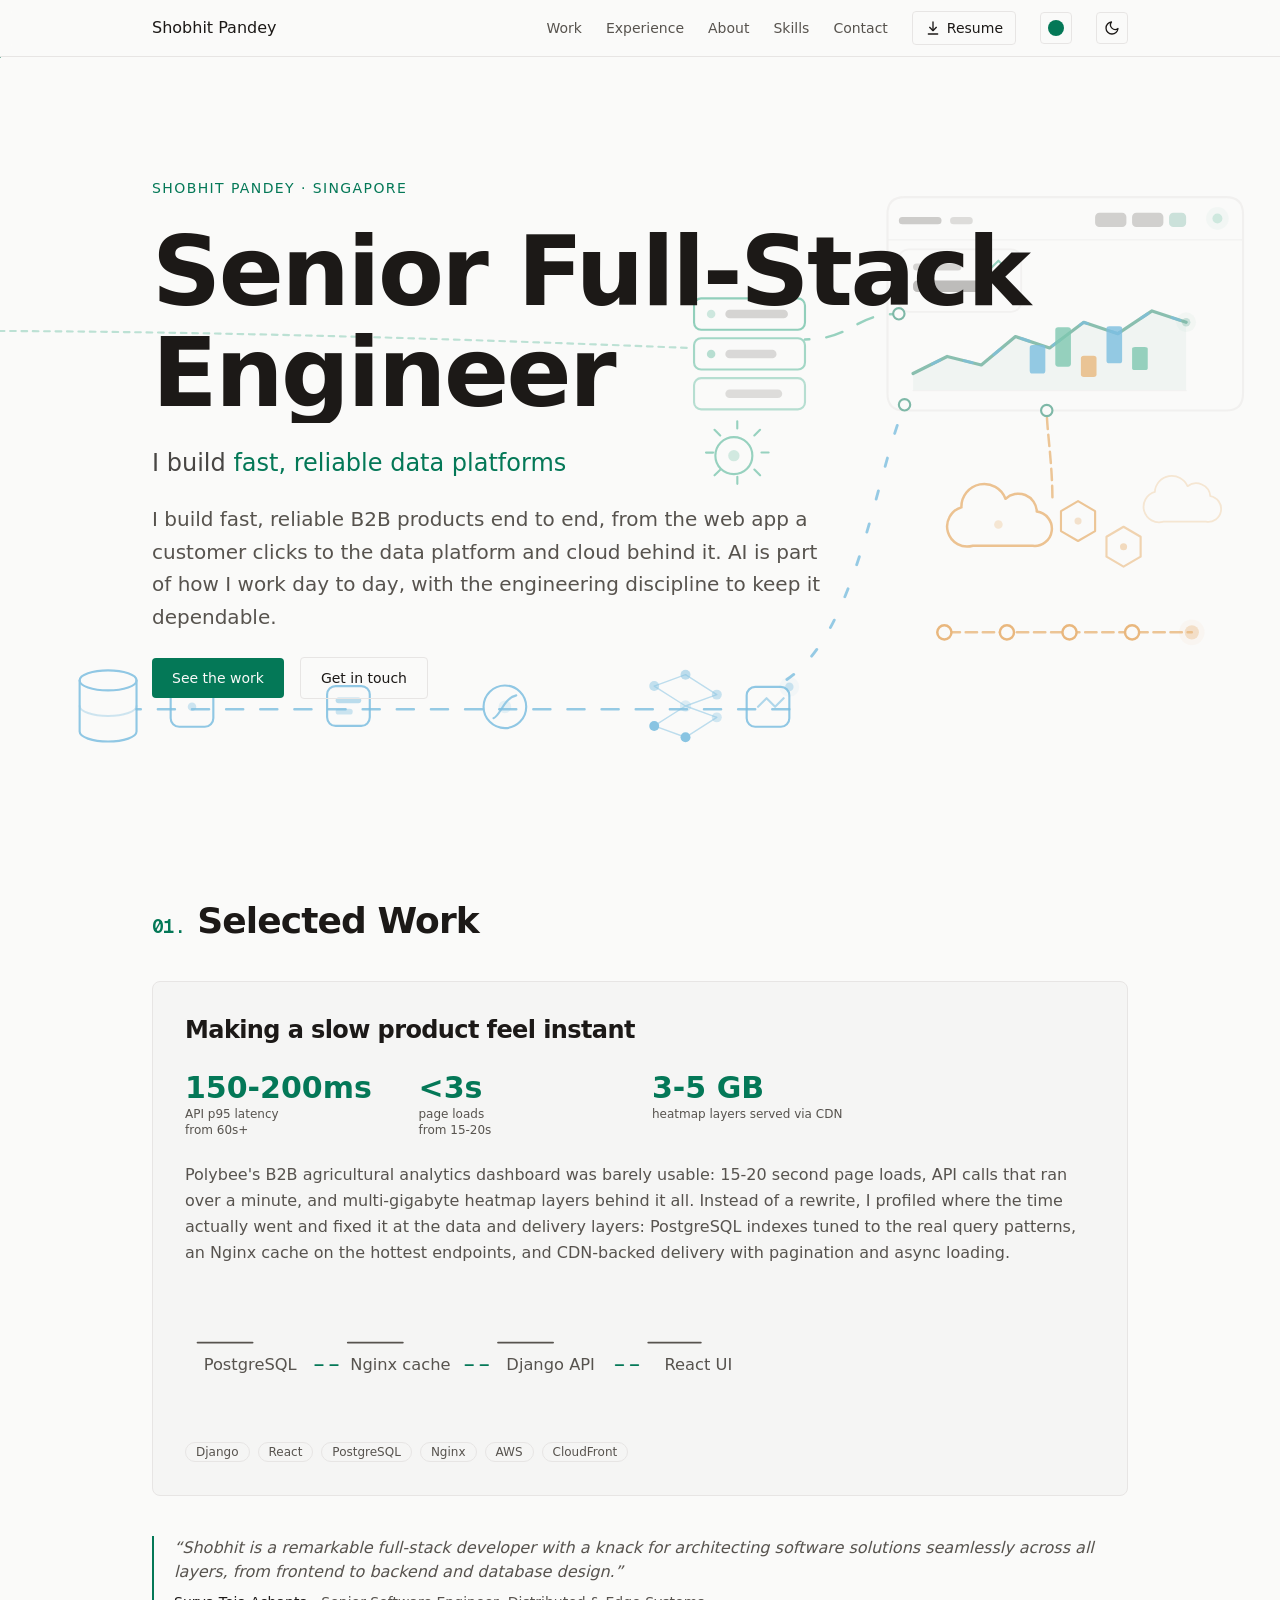
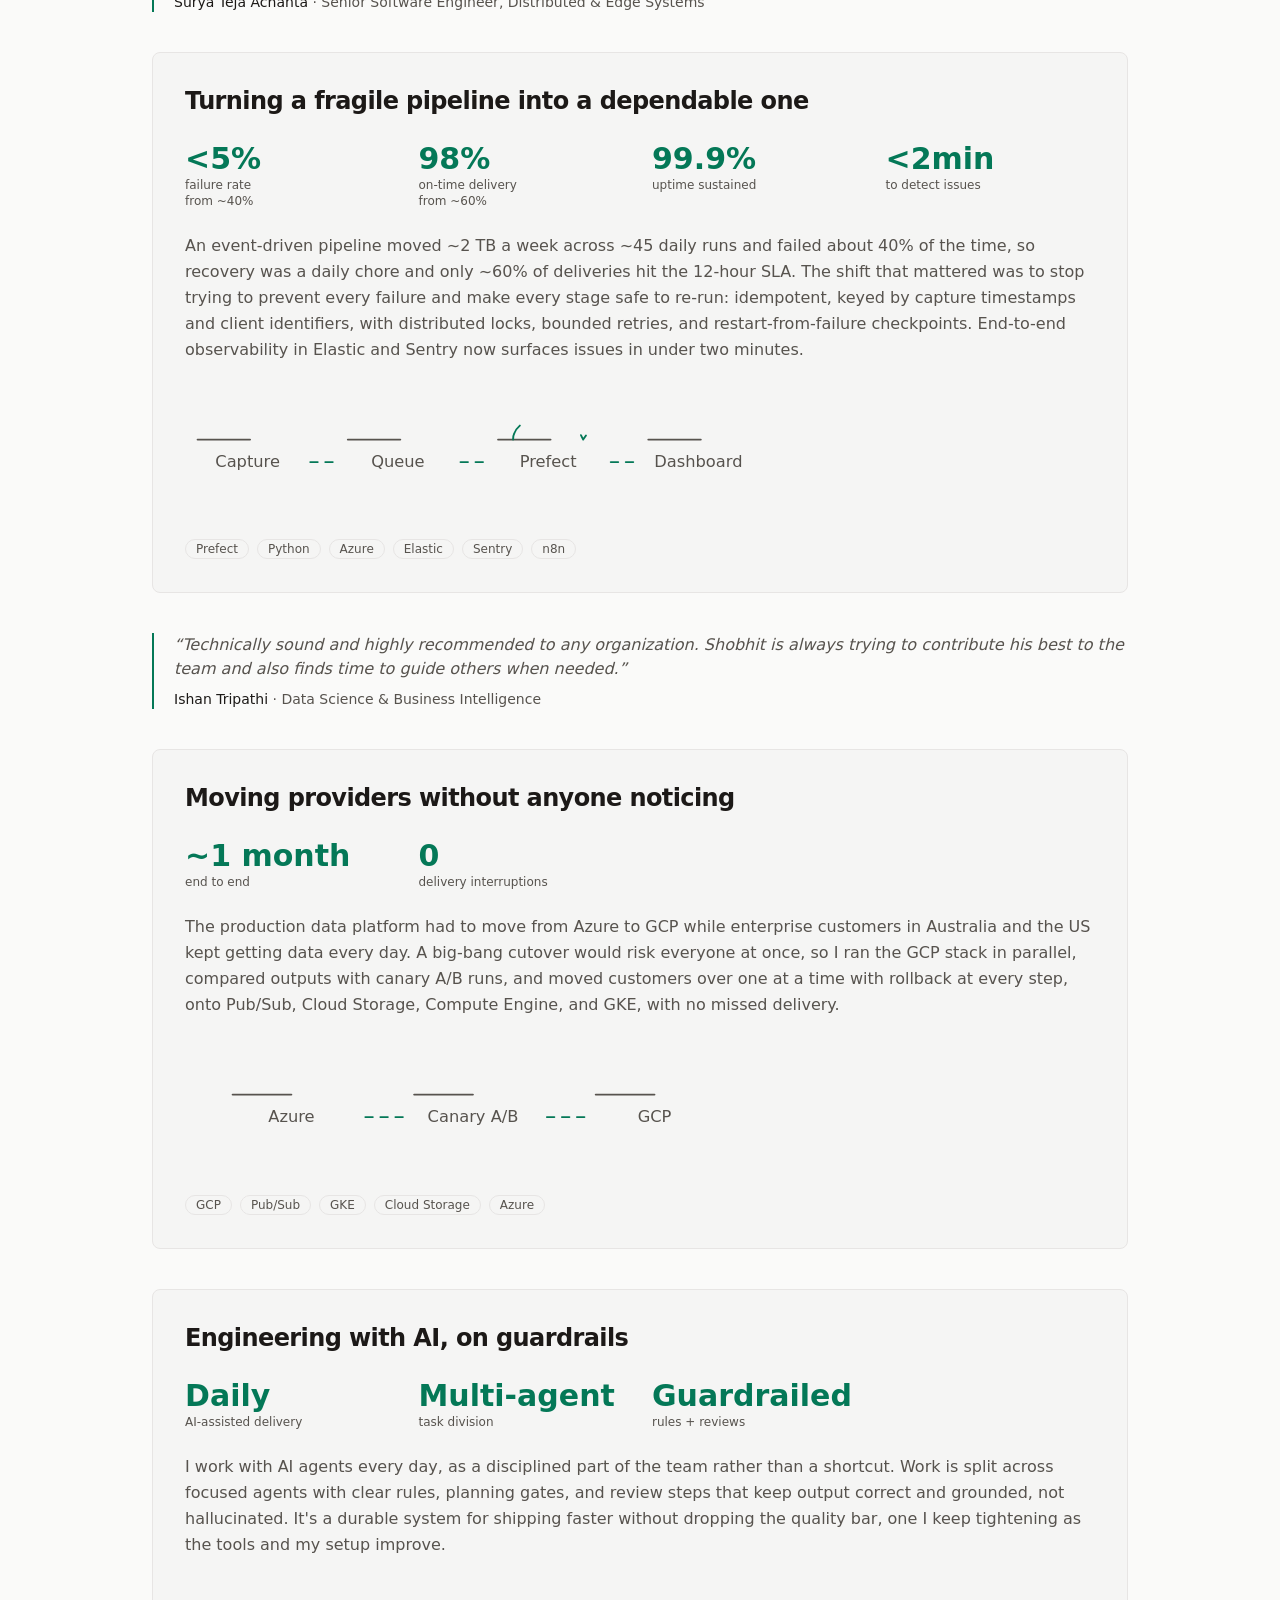
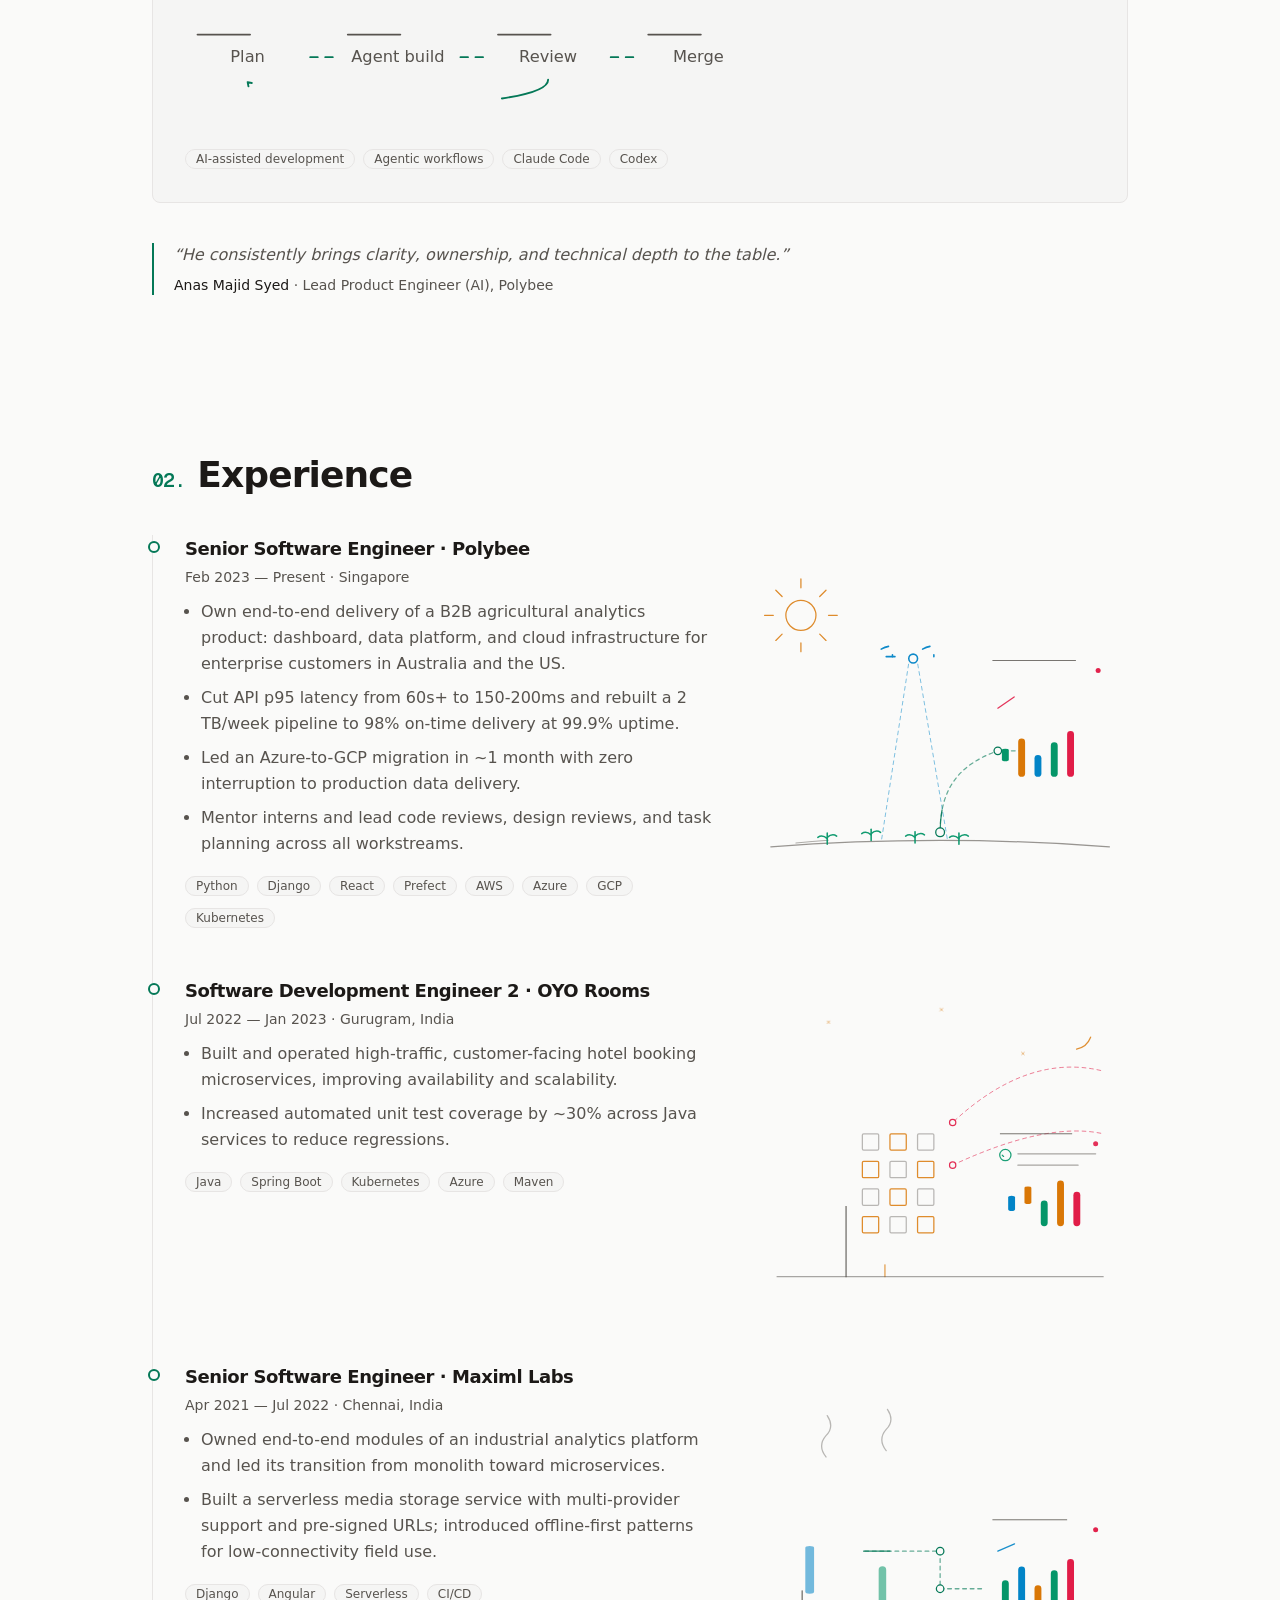
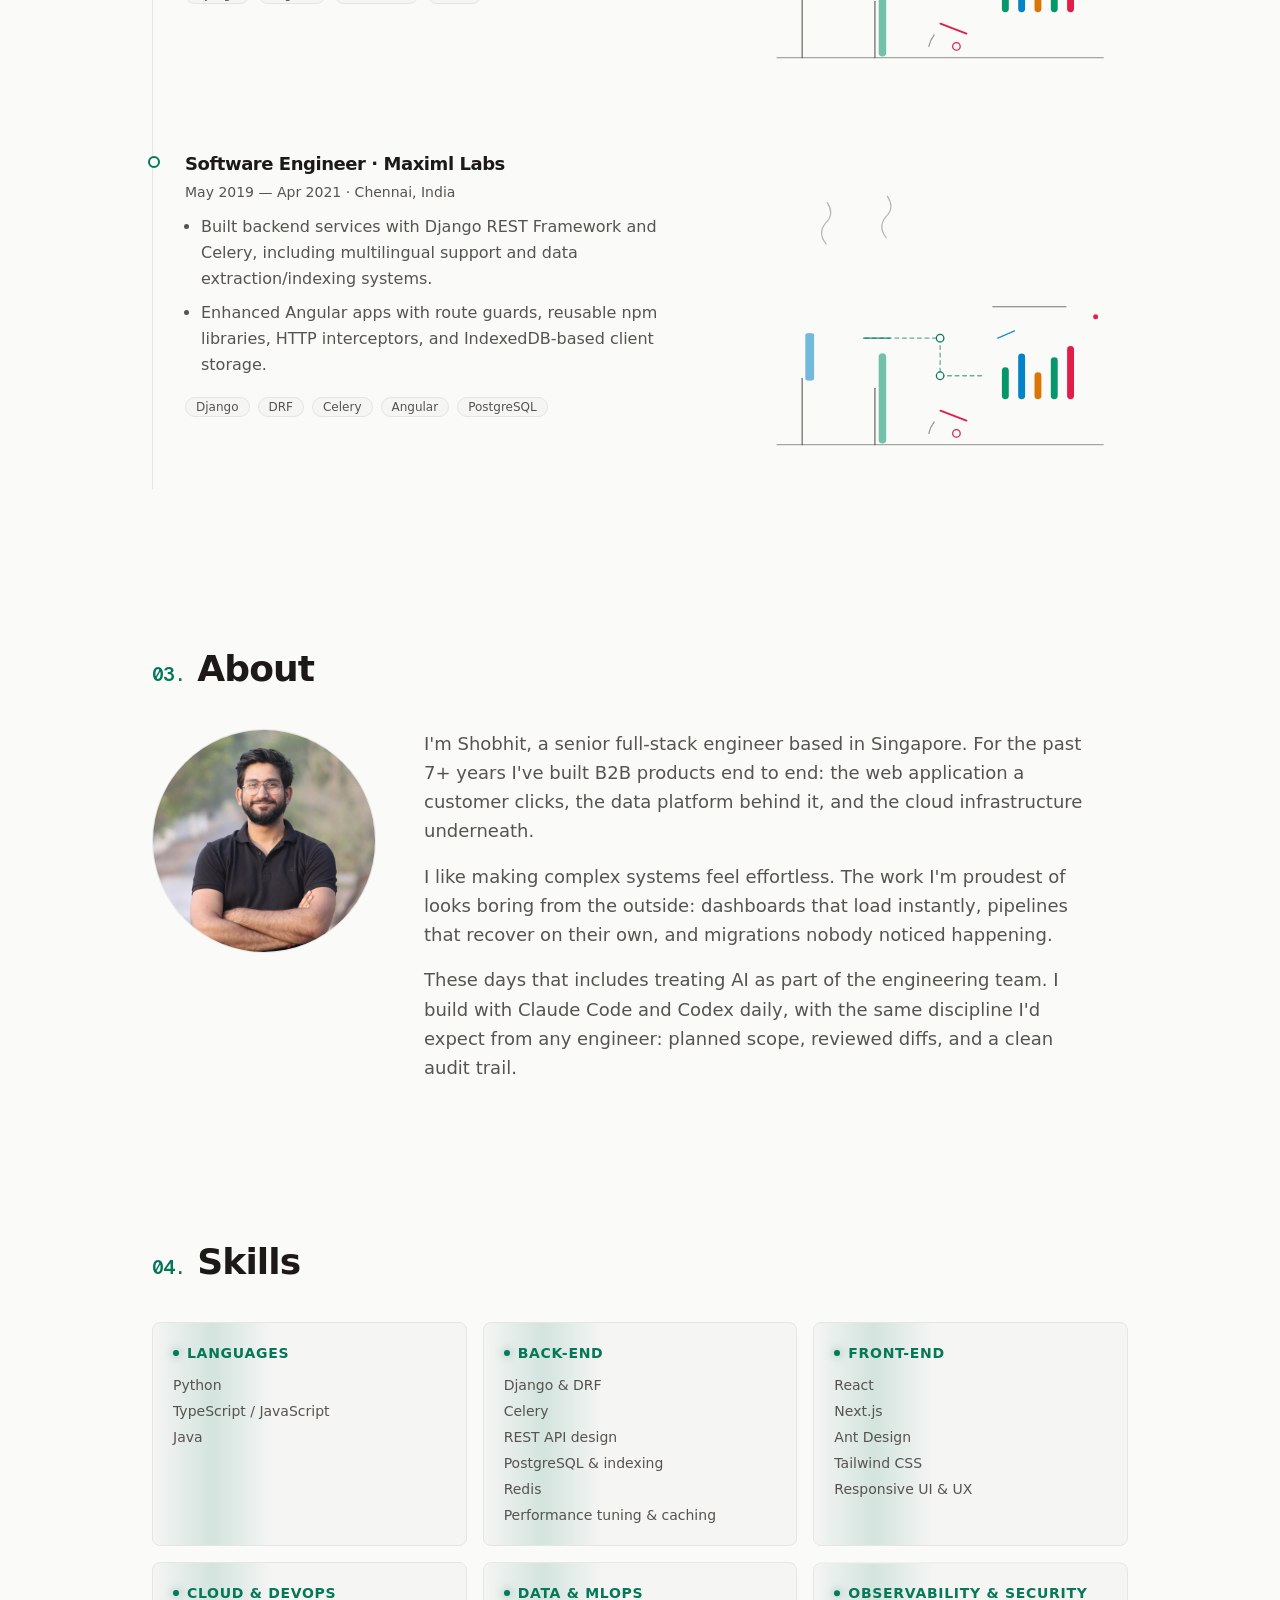
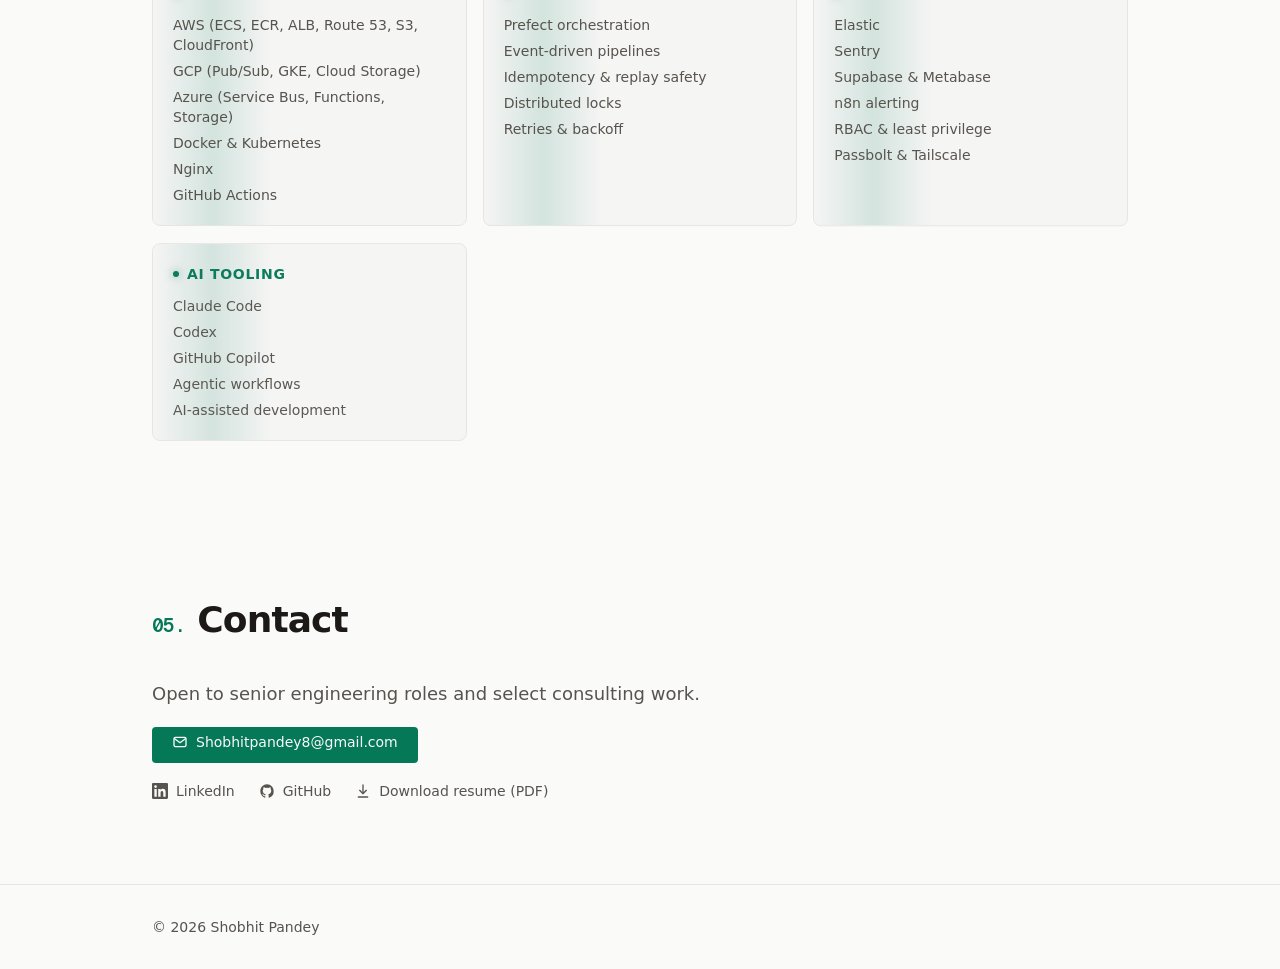
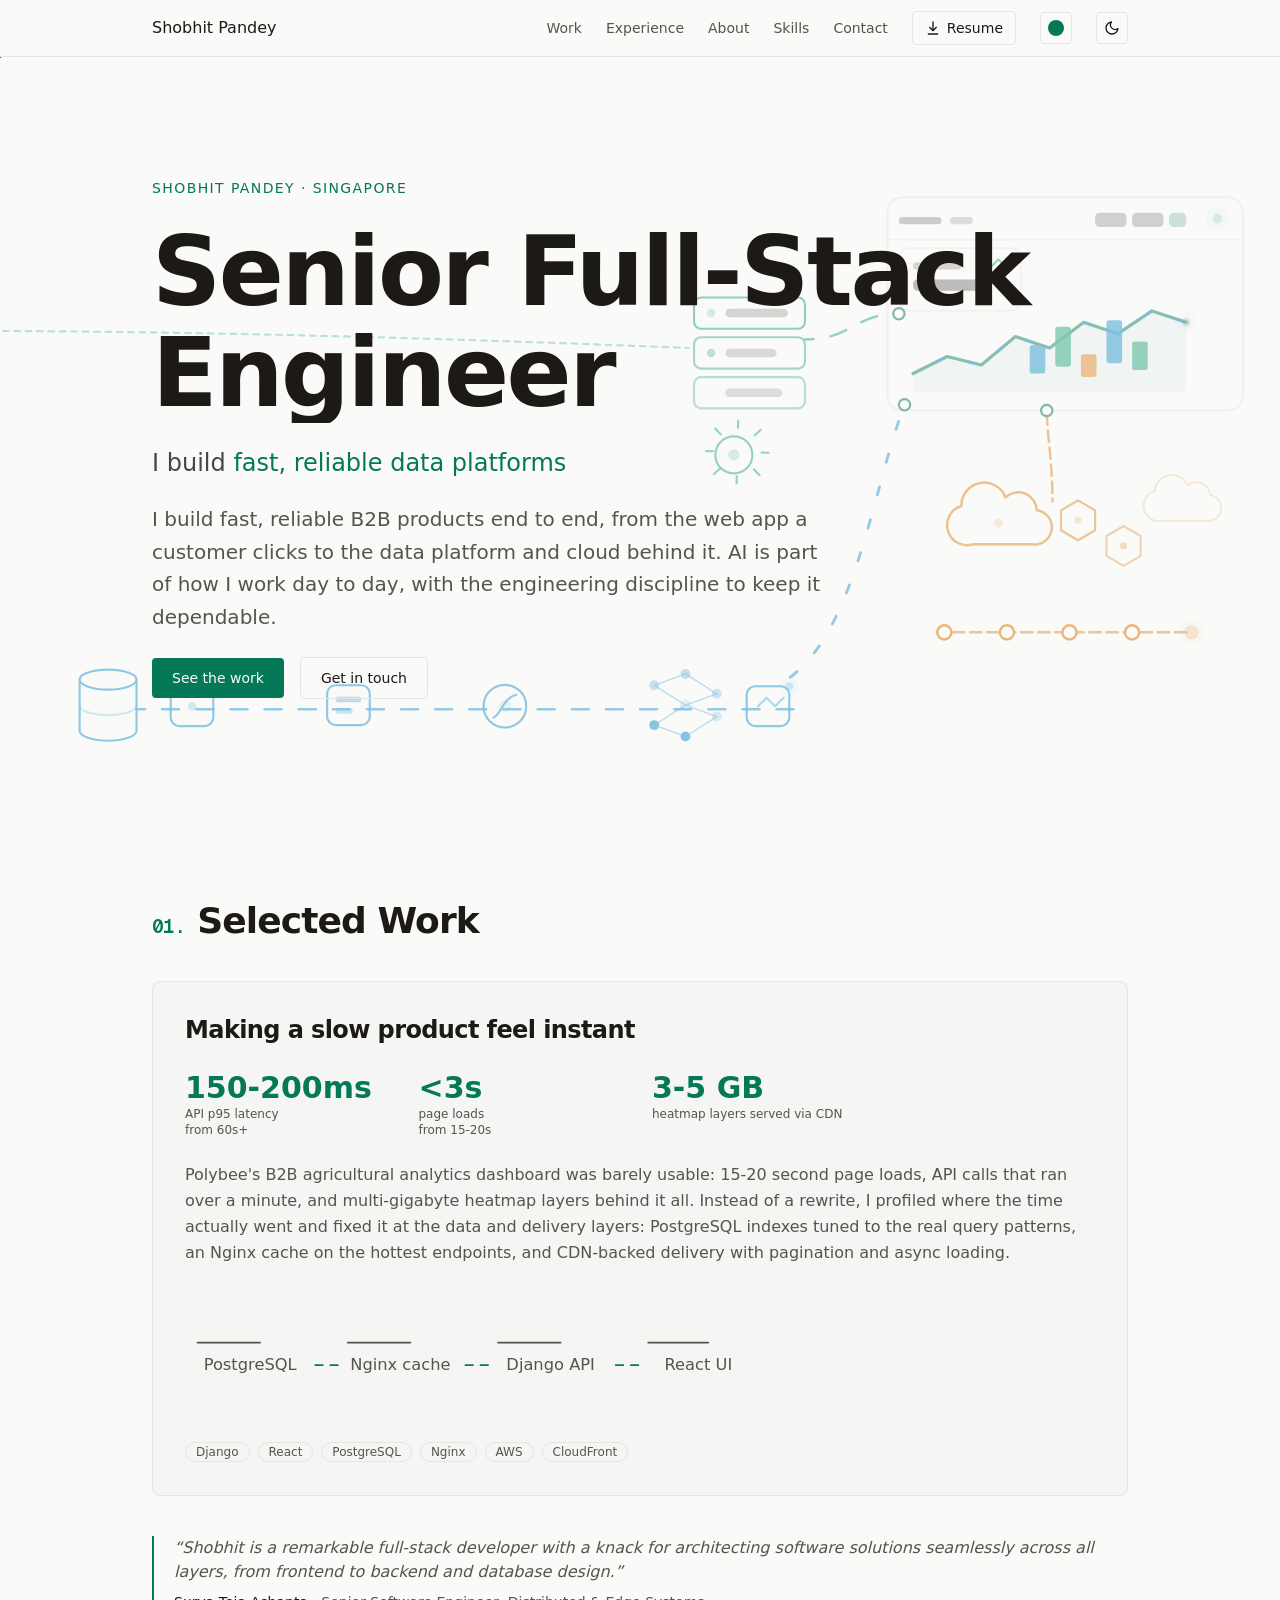
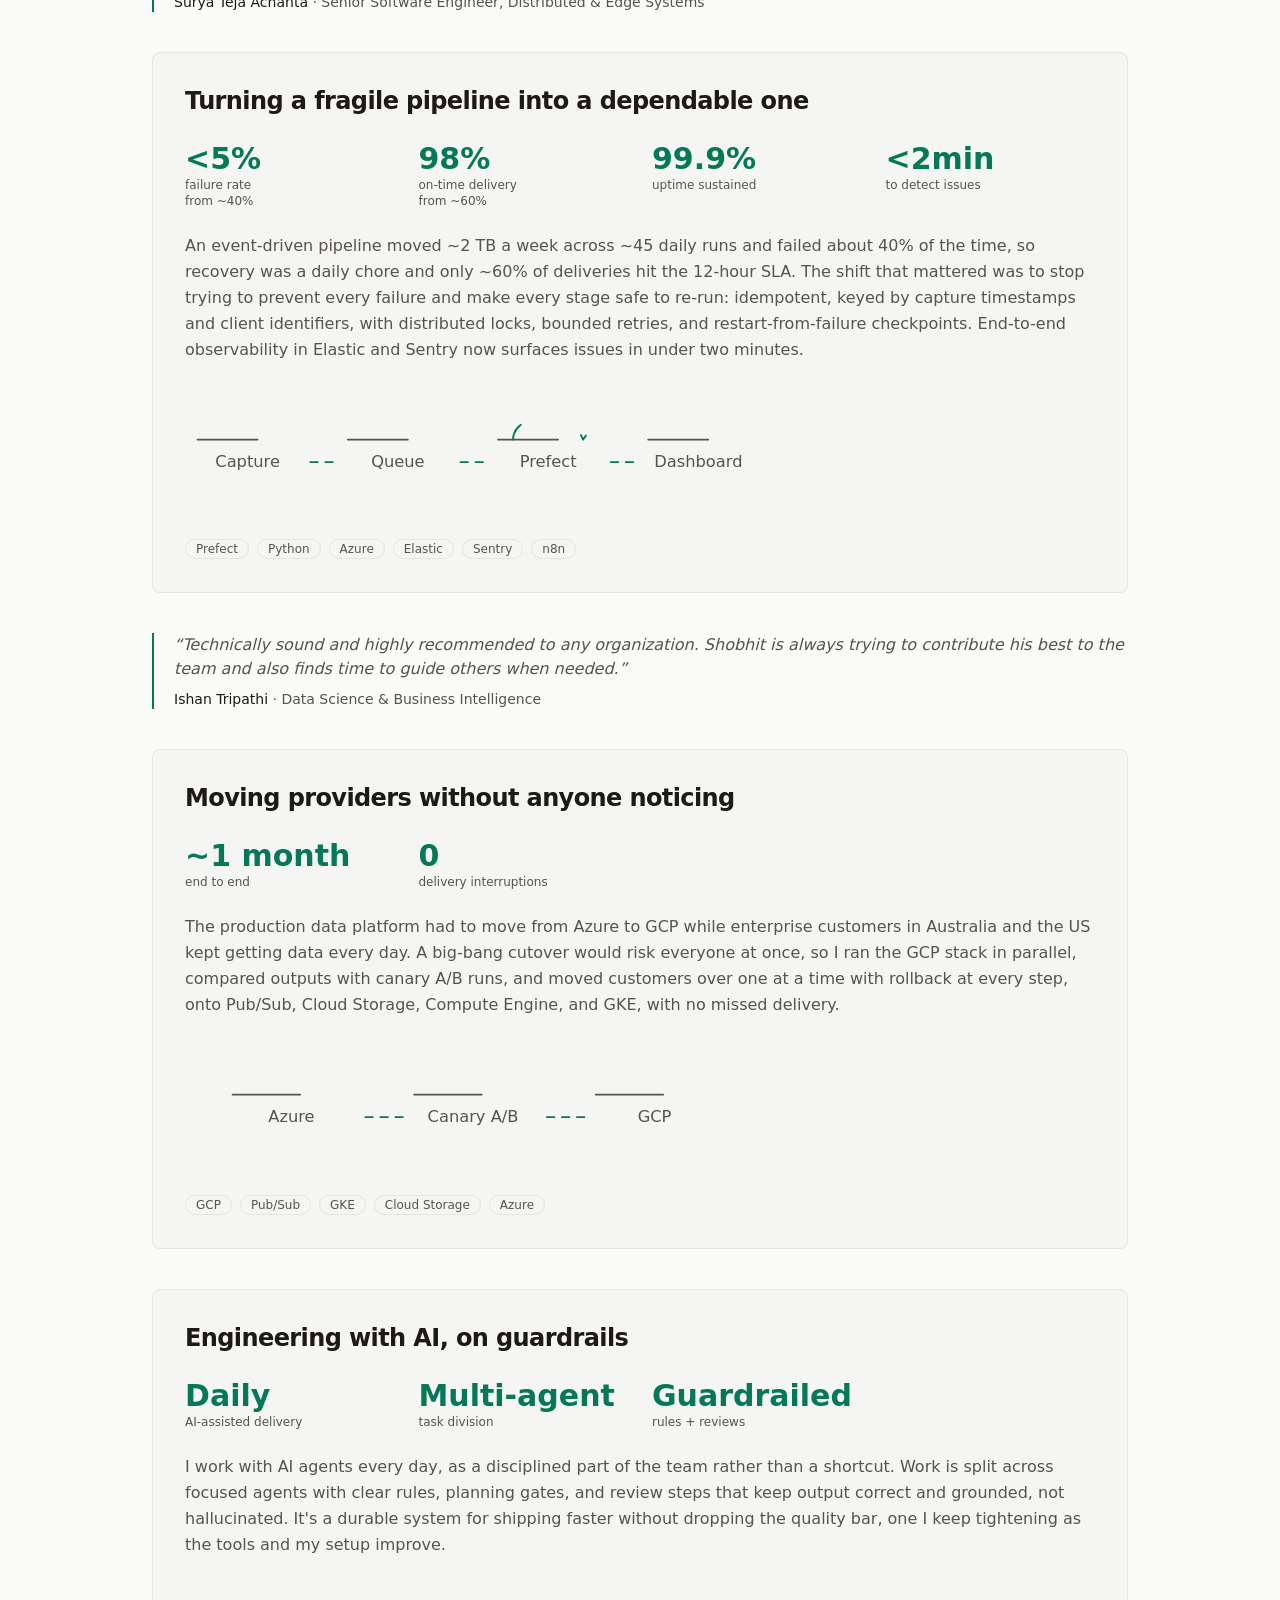
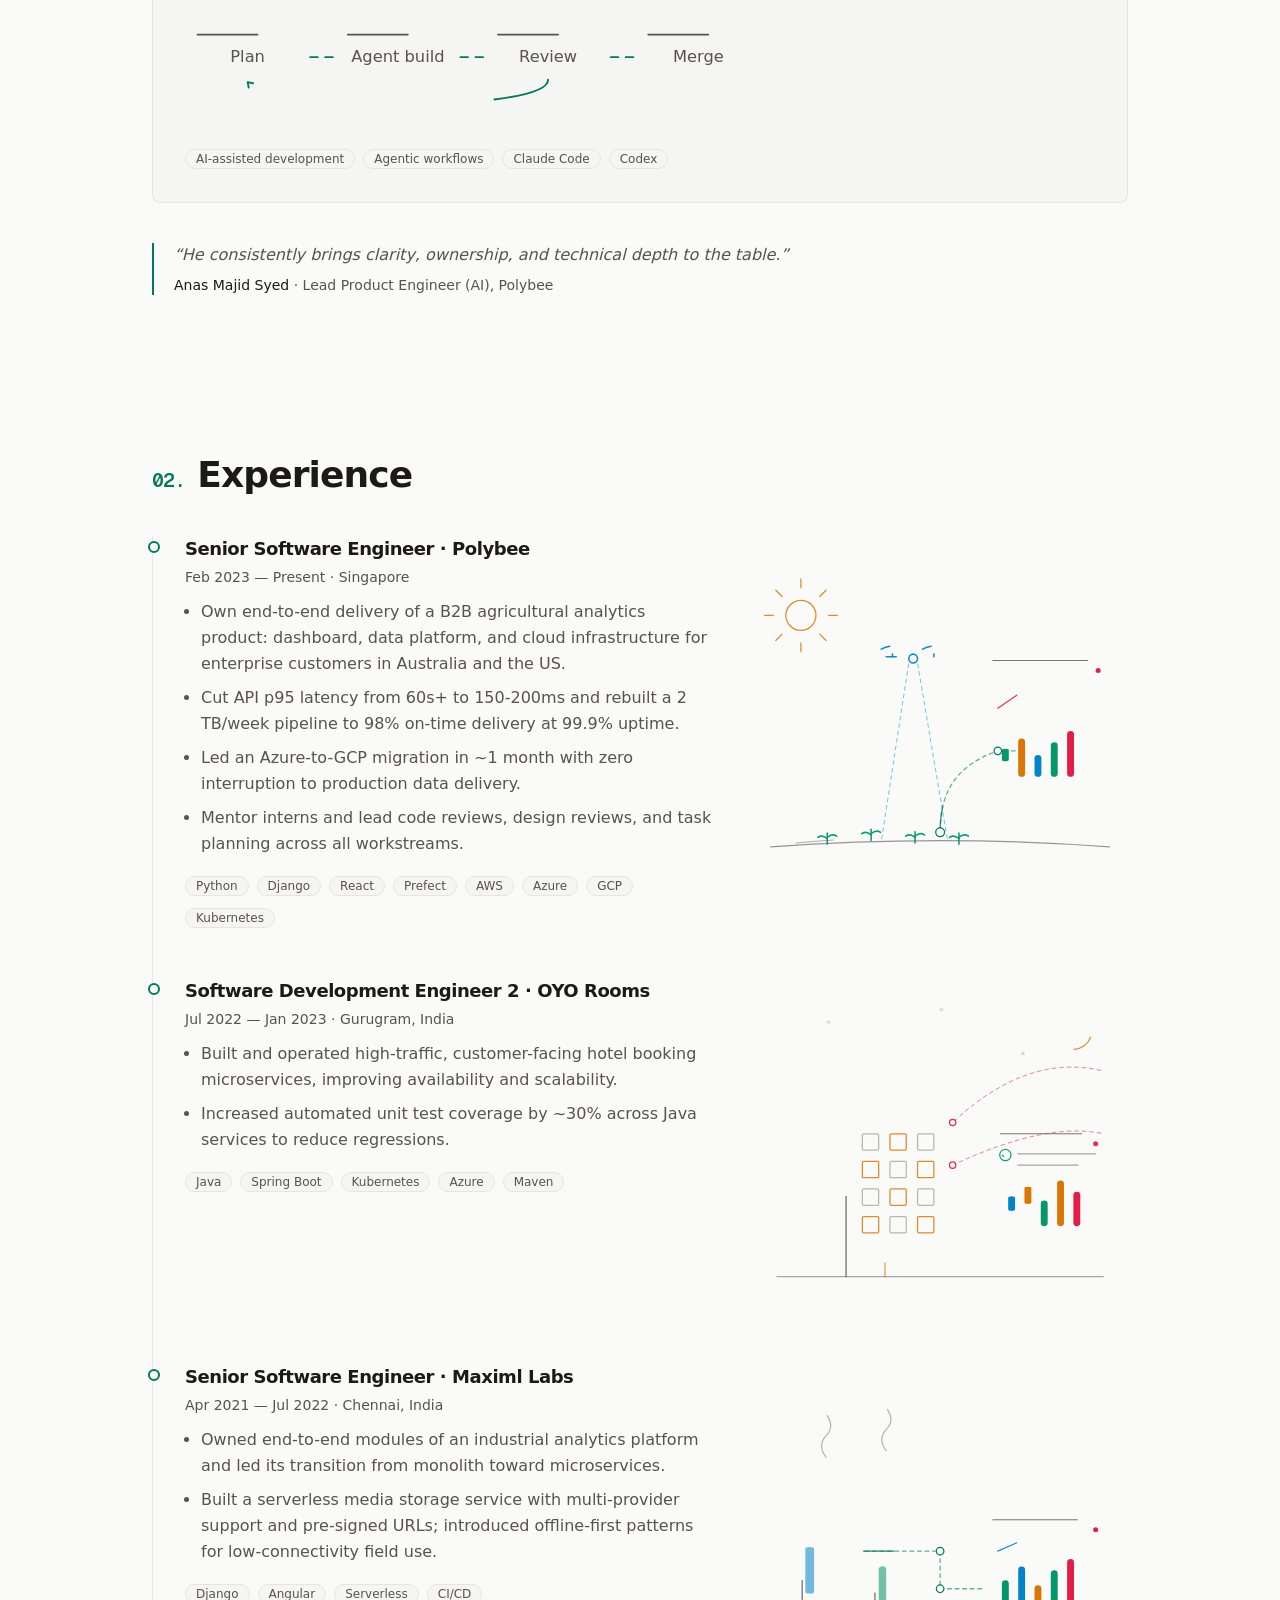
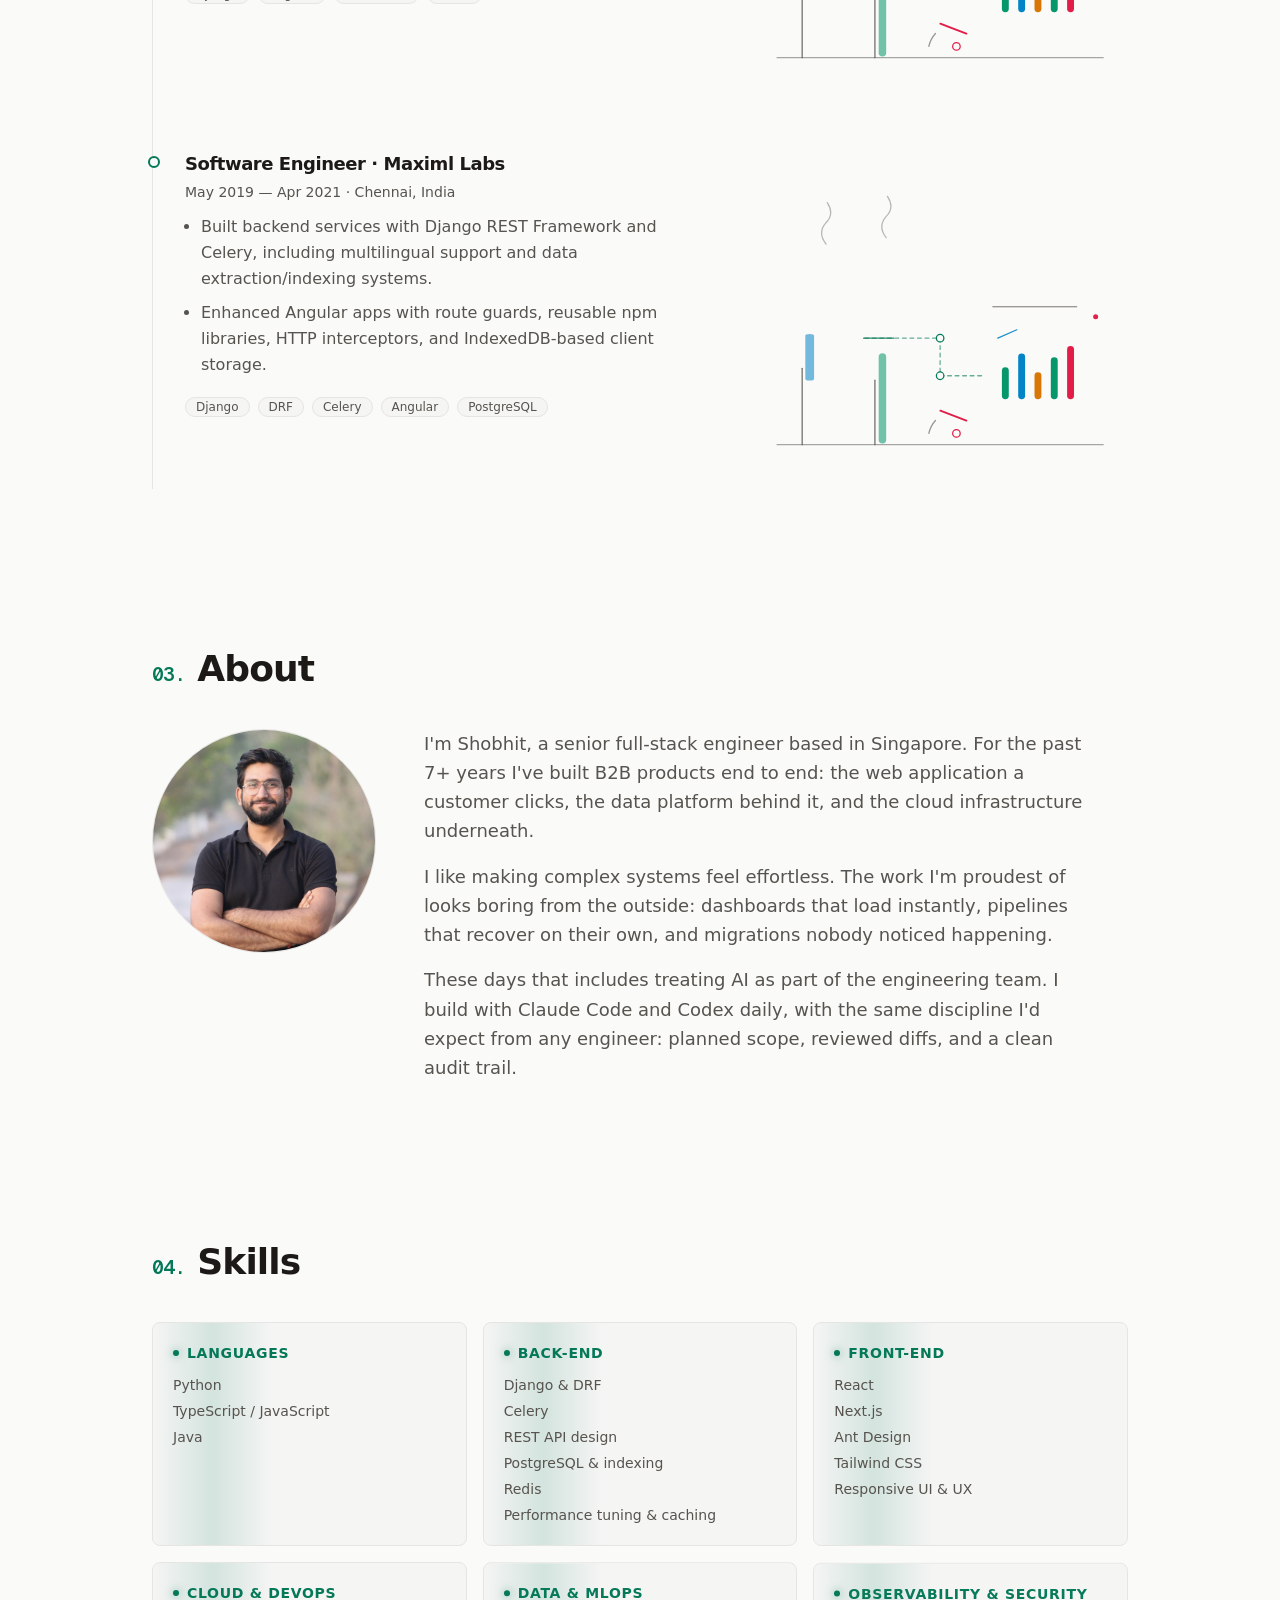
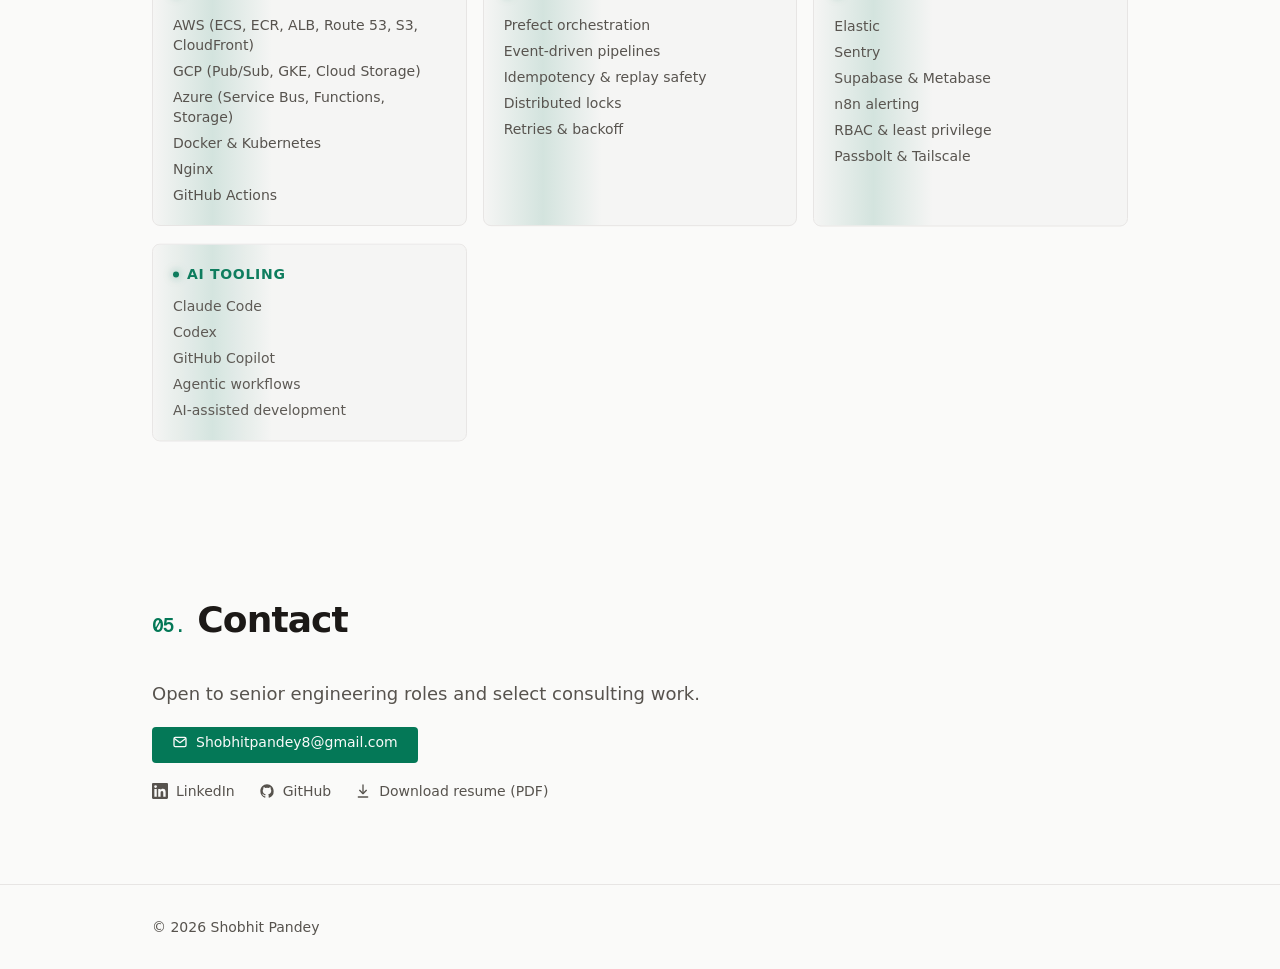
